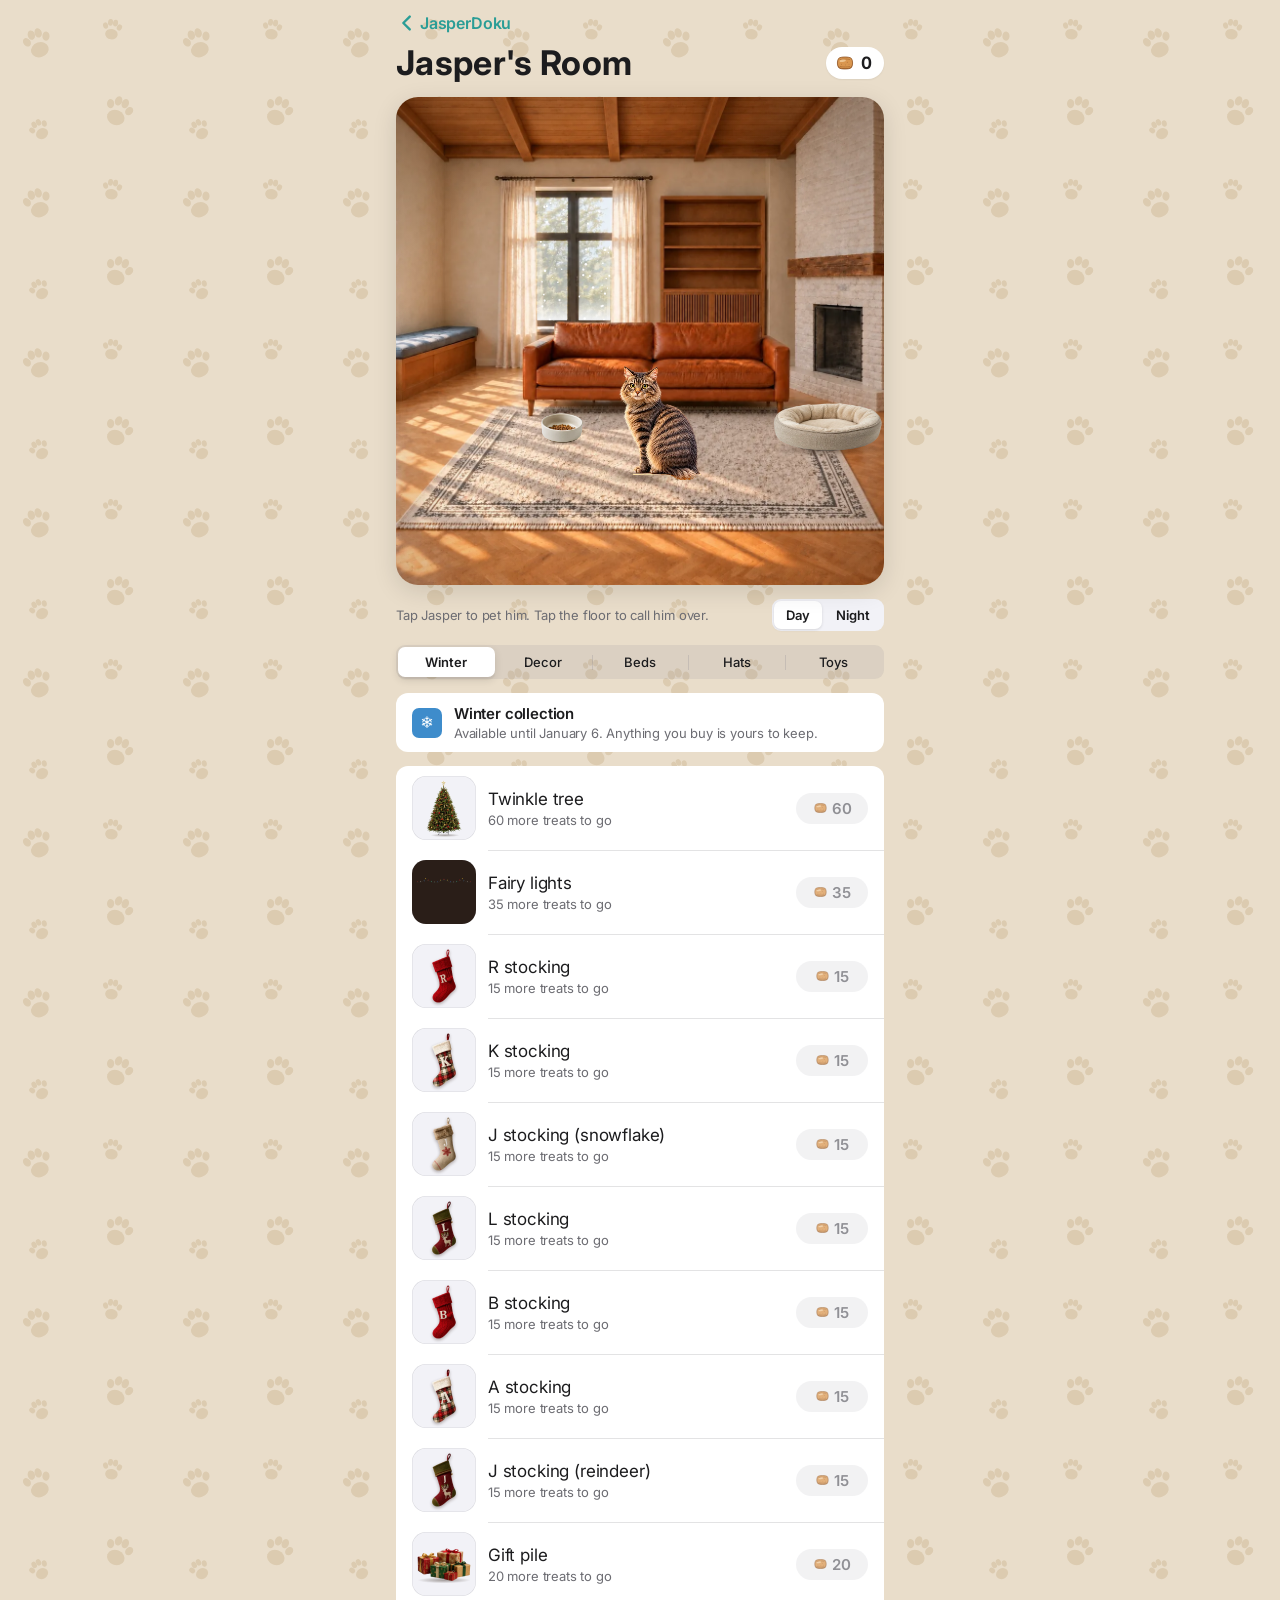
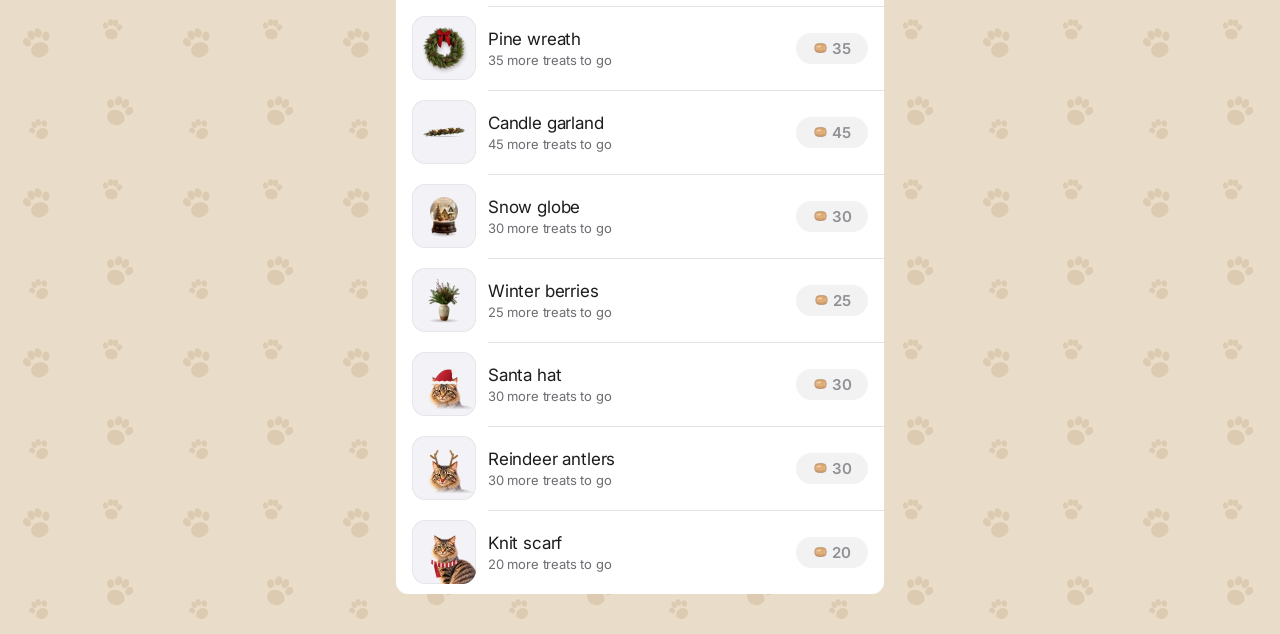
==== room.html @ 593d94e1 "Add B, A and reindeer J stockings; mantel holds four - Three new stockings re-lettered from the supp" ====
<!doctype html>
<html lang="en">
<head>
<meta charset="utf-8">
<meta name="viewport" content="width=device-width, initial-scale=1, viewport-fit=cover">
<meta name="theme-color" content="#E9DDCA">
<meta name="apple-mobile-web-app-capable" content="yes">
<title>Jasper's Room</title>
<link rel="manifest" href="manifest.webmanifest">
<link rel="apple-touch-icon" href="assets/apple-touch-icon.png">
<script>try { var _g = JSON.parse(localStorage.getItem('jasperdoku.v1')) || {}, _t = _g.settings || {}, _h = document.documentElement; if (_t.theme === 'dark' || _t.theme === 'light') _h.setAttribute('data-theme', _t.theme); _h.setAttribute('data-looks', ''); if (_g.looks && _g.looks.bg && _g.looks.bg !== 'paws') _h.setAttribute('data-bg', _g.looks.bg); var _d = function () { _h.classList.toggle('dark', _t.theme === 'dark' || (_t.theme !== 'light' && !!(window.matchMedia && matchMedia('(prefers-color-scheme: dark)').matches))); }; _d(); if (window.matchMedia) matchMedia('(prefers-color-scheme: dark)').addEventListener('change', _d); } catch (e) {}</script>
</head>
<body>
<link rel="stylesheet" href="https://fonts.googleapis.com/css2?family=Inter:wght@400;500;600;700;800&display=swap">
<style>
/* Layout: one iPhone-width column; the room canvas on top, the treat shop below. */
:root {
  --bg: #F2F2F7; --card: #FFFFFF; --card-2: #F2F2F7; --label: #1C1C1E; --sub: #6C6C72;
  --sep: rgba(60,60,67,.14); --accent: #2A9D96; --accent-ink: #FFFFFF;
  --treat: #D9964F; --treat-edge: #8E5424; --holiday: #C8323C; --holiday-soft: #FBE6E6;
  --font: -apple-system, BlinkMacSystemFont, "SF Pro Text", "Inter", "Segoe UI", system-ui, sans-serif; --fill: rgba(118,118,128,.12); --fill-2: rgba(118,118,128,.2);
}
@media (prefers-color-scheme: dark) { :root:not([data-theme="light"]) {
  --bg: #000000; --card: #1C1C1E; --card-2: #2C2C2E; --label: #F2F2F7; --sub: #9A9AA2;
  --sep: rgba(84,84,88,.6); --accent: #3CC2BA; --accent-ink: #00201E; --holiday: #FF6B6B; --holiday-soft: #3A1E20; --fill: rgba(118,118,128,.24); --fill-2: rgba(118,118,128,.32); color-scheme: dark; } }
:root[data-theme="dark"] {
  --bg: #000000; --card: #1C1C1E; --card-2: #2C2C2E; --label: #F2F2F7; --sub: #9A9AA2;
  --sep: rgba(84,84,88,.6); --accent: #3CC2BA; --accent-ink: #00201E; --holiday: #FF6B6B; --holiday-soft: #3A1E20; --fill: rgba(118,118,128,.24); --fill-2: rgba(118,118,128,.32); color-scheme: dark; }
* { box-sizing: border-box; }
body { margin: 0; background: var(--bg); color: var(--label); font-family: var(--font); font-size: 17px; letter-spacing: -.01em; -webkit-font-smoothing: antialiased; }
.wrap { max-width: 520px; margin: 0 auto; padding-block: 12px 40px; padding-left: max(16px, env(safe-area-inset-left, 0px)); padding-right: max(16px, env(safe-area-inset-right, 0px)); display: flex; flex-direction: column; gap: 14px; }
header { display: flex; align-items: center; justify-content: space-between; gap: 12px; }
h1 { font-size: clamp(26px, 8vw, 34px); white-space: nowrap; font-weight: 700; letter-spacing: .01em; margin: 0; text-wrap: balance; }
.balance { display: inline-flex; align-items: center; gap: 6px; background: var(--card); border-radius: 999px; padding: 6px 12px 6px 9px; font-weight: 700; font-variant-numeric: tabular-nums; box-shadow: 0 1px 2px rgba(0,0,0,.06); }
.treat { width: 20px; height: 18px; display: block; }
.treat .tb { fill: var(--treat); stroke: var(--treat-edge); stroke-width: 1.6; } .treat .ts { fill: rgba(110,52,14,.28); } .treat .tc { fill: none; stroke: rgba(120,62,22,.55); stroke-width: 1.3; stroke-dasharray: 1.4 1.6; stroke-linecap: round; } .treat .th { fill: rgba(255,238,205,.5); } .treat .tk { fill: rgba(115,58,20,.55); }
.stage { position: relative; border-radius: 22px; overflow: hidden; background: #E9DCC8; box-shadow: 0 6px 24px rgba(0,0,0,.12); }
canvas#room { display: block; width: 100%; height: auto; touch-action: manipulation; cursor: pointer; }
.toast { position: absolute; left: 50%; top: 12px; transform: translate(-50%, -8px); background: rgba(28,28,30,.82); color: #fff; font-size: 13px; font-weight: 600; padding: 7px 12px; border-radius: 999px; opacity: 0; transition: opacity .25s, transform .25s; pointer-events: none; white-space: nowrap; }
.toast.on { opacity: 1; transform: translate(-50%, 0); }
.row { display: flex; align-items: center; justify-content: space-between; gap: 10px; flex-wrap: wrap; }
.hint { color: var(--sub); font-size: 13px; }
.seg { display: inline-flex; background: var(--card-2); border-radius: 9px; padding: 2px; gap: 2px; }
.seg button { border: 0; background: transparent; color: var(--label); font: 600 13px var(--font); padding: 6px 12px; border-radius: 7px; cursor: pointer; }
.seg button.on { background: var(--card); box-shadow: 0 1px 3px rgba(0,0,0,.12); }
.tabs { display: grid; grid-auto-flow: column; grid-auto-columns: 1fr; background: var(--fill); border-radius: 9px; padding: 2px; gap: 0; }
.tabs button { position: relative; border: 0; background: transparent; color: var(--label); font: 500 13px var(--font); padding: 7px 4px; border-radius: 7px; cursor: pointer; white-space: nowrap; }
.tabs button + button::before { content: ""; position: absolute; left: 0; top: 25%; bottom: 25%; width: 1px; background: var(--fill-2); }
.tabs button.on { background: var(--card); font-weight: 600; box-shadow: 0 3px 8px rgba(0,0,0,.12), 0 3px 1px rgba(0,0,0,.04); }
.tabs button.on::before, .tabs button.on + button::before { display: none; }
.section-title { margin: 6px 16px -8px; font-size: 13px; color: var(--sub); text-transform: uppercase; letter-spacing: .02em; }
.banner { display: flex; align-items: center; gap: 12px; background: var(--card); color: var(--label); border-radius: 12px; padding: 11px 16px; font-size: 15px; line-height: 1.3; }
.banner[hidden], [hidden] { display: none !important; }
.banner .flake { flex: none; width: 30px; height: 30px; border-radius: 7px; display: grid; place-items: center; background: #3E8CCB; color: #fff; font-size: 16px; }
.banner b { font-weight: 600; }
.banner small { display: block; color: var(--sub); font-size: 13px; margin-top: 1px; }
.grid { background: var(--card); border-radius: 12px; overflow: hidden; }
.item { display: flex; align-items: center; gap: 12px; padding: 10px 16px; position: relative; }
.item + .item::before { content: ""; position: absolute; top: 0; right: 0; left: 92px; height: .5px; background: var(--sep); }
.item canvas { flex: none; width: 64px; height: 64px; border-radius: 14px; background: var(--card-2); box-shadow: inset 0 0 0 .5px var(--sep); }
.item .txt { flex: 1; min-width: 0; display: flex; flex-direction: column; gap: 1px; }
.item .name { font-weight: 400; font-size: 17px; line-height: 1.25; }
.item .desc { font-size: 13px; line-height: 1.3; color: var(--sub); }
.item .status { font-size: 13px; color: var(--sub); display: flex; align-items: center; gap: 4px; }
.item .status.in { color: var(--accent); }
.item button { flex: none; min-width: 72px; border: 0; border-radius: 999px; padding: 6px 14px; font: 600 15px var(--font); cursor: pointer; display: inline-flex; align-items: center; justify-content: center; gap: 4px; background: var(--fill); color: var(--accent); }
.item button .treat { width: 15px; height: 14px; }
.item button.owned { background: var(--accent); color: var(--accent-ink); }
.item button.using { background: var(--fill); color: var(--label); font-weight: 500; }
.item button:disabled { color: var(--sub); opacity: .75; cursor: default; }
.item button:active:not(:disabled) { opacity: .6; }
button:focus-visible { outline: 2px solid var(--accent); outline-offset: 2px; }
.back { display: inline-flex; align-items: center; gap: 2px; color: var(--accent); font-weight: 600; text-decoration: none; font-size: 16px; margin-bottom: -6px; }
.back svg { width: 22px; height: 22px; }
.empty-note { color: var(--sub); font-size: 13px; text-align: center; padding: 6px 0; }
html[data-looks] { --bg: #E9DDCA !important; --bg-paws: url("data:image/svg+xml,<svg xmlns='http://www.w3.org/2000/svg' width='160' height='160' viewBox='0 0 160 160'><g transform='translate(38 44) rotate(-18)'><g fill='%23DCCBB0'><ellipse cx='0' cy='6' rx='9' ry='7.5'/><ellipse cx='-10' cy='-5' rx='3.6' ry='4.6' transform='rotate(-20 -10 -5)'/><ellipse cx='-3.6' cy='-10.5' rx='3.6' ry='4.8'/><ellipse cx='3.6' cy='-10.5' rx='3.6' ry='4.8'/><ellipse cx='10' cy='-5' rx='3.6' ry='4.6' transform='rotate(20 10 -5)'/></g></g><g transform='translate(118 112) rotate(22)'><g fill='%23DCCBB0'><ellipse cx='0' cy='6' rx='9' ry='7.5'/><ellipse cx='-10' cy='-5' rx='3.6' ry='4.6' transform='rotate(-20 -10 -5)'/><ellipse cx='-3.6' cy='-10.5' rx='3.6' ry='4.8'/><ellipse cx='3.6' cy='-10.5' rx='3.6' ry='4.8'/><ellipse cx='10' cy='-5' rx='3.6' ry='4.6' transform='rotate(20 10 -5)'/></g></g><g transform='translate(112 30) rotate(8) scale(.7)'><g fill='%23DCCBB0'><ellipse cx='0' cy='6' rx='9' ry='7.5'/><ellipse cx='-10' cy='-5' rx='3.6' ry='4.6' transform='rotate(-20 -10 -5)'/><ellipse cx='-3.6' cy='-10.5' rx='3.6' ry='4.8'/><ellipse cx='3.6' cy='-10.5' rx='3.6' ry='4.8'/><ellipse cx='10' cy='-5' rx='3.6' ry='4.6' transform='rotate(20 10 -5)'/></g></g><g transform='translate(40 130) rotate(-30) scale(.7)'><g fill='%23DCCBB0'><ellipse cx='0' cy='6' rx='9' ry='7.5'/><ellipse cx='-10' cy='-5' rx='3.6' ry='4.6' transform='rotate(-20 -10 -5)'/><ellipse cx='-3.6' cy='-10.5' rx='3.6' ry='4.8'/><ellipse cx='3.6' cy='-10.5' rx='3.6' ry='4.8'/><ellipse cx='10' cy='-5' rx='3.6' ry='4.6' transform='rotate(20 10 -5)'/></g></g></svg>") !important; }
html[data-looks].dark { --bg: #241D18 !important; --bg-paws: url("data:image/svg+xml,<svg xmlns='http://www.w3.org/2000/svg' width='160' height='160' viewBox='0 0 160 160'><g transform='translate(38 44) rotate(-18)'><g fill='%23352B23'><ellipse cx='0' cy='6' rx='9' ry='7.5'/><ellipse cx='-10' cy='-5' rx='3.6' ry='4.6' transform='rotate(-20 -10 -5)'/><ellipse cx='-3.6' cy='-10.5' rx='3.6' ry='4.8'/><ellipse cx='3.6' cy='-10.5' rx='3.6' ry='4.8'/><ellipse cx='10' cy='-5' rx='3.6' ry='4.6' transform='rotate(20 10 -5)'/></g></g><g transform='translate(118 112) rotate(22)'><g fill='%23352B23'><ellipse cx='0' cy='6' rx='9' ry='7.5'/><ellipse cx='-10' cy='-5' rx='3.6' ry='4.6' transform='rotate(-20 -10 -5)'/><ellipse cx='-3.6' cy='-10.5' rx='3.6' ry='4.8'/><ellipse cx='3.6' cy='-10.5' rx='3.6' ry='4.8'/><ellipse cx='10' cy='-5' rx='3.6' ry='4.6' transform='rotate(20 10 -5)'/></g></g><g transform='translate(112 30) rotate(8) scale(.7)'><g fill='%23352B23'><ellipse cx='0' cy='6' rx='9' ry='7.5'/><ellipse cx='-10' cy='-5' rx='3.6' ry='4.6' transform='rotate(-20 -10 -5)'/><ellipse cx='-3.6' cy='-10.5' rx='3.6' ry='4.8'/><ellipse cx='3.6' cy='-10.5' rx='3.6' ry='4.8'/><ellipse cx='10' cy='-5' rx='3.6' ry='4.6' transform='rotate(20 10 -5)'/></g></g><g transform='translate(40 130) rotate(-30) scale(.7)'><g fill='%23352B23'><ellipse cx='0' cy='6' rx='9' ry='7.5'/><ellipse cx='-10' cy='-5' rx='3.6' ry='4.6' transform='rotate(-20 -10 -5)'/><ellipse cx='-3.6' cy='-10.5' rx='3.6' ry='4.8'/><ellipse cx='3.6' cy='-10.5' rx='3.6' ry='4.8'/><ellipse cx='10' cy='-5' rx='3.6' ry='4.6' transform='rotate(20 10 -5)'/></g></g></svg>") !important; }
html[data-looks][data-bg="yarn"] { --bg: #ECDCDD !important; --bg-paws: url("data:image/svg+xml,<svg xmlns='http://www.w3.org/2000/svg' width='160' height='160' viewBox='0 0 160 160'><g transform='translate(40 42) rotate(-10) scale(1)'><g fill='none' stroke='%23DECACC' stroke-width='2.4' stroke-linecap='round'><circle r='11'/><path d='M-9-6c6 2 12 8 14 15M-11 2c7-1 13 2 17 7M-4-10c5 4 9 10 10 18'/><path d='M8 8c10 6 14 12 24 10s12-10 20-6'/></g></g><g transform='translate(118 112) rotate(20) scale(0.85)'><g fill='none' stroke='%23DECACC' stroke-width='2.4' stroke-linecap='round'><circle r='11'/><path d='M-9-6c6 2 12 8 14 15M-11 2c7-1 13 2 17 7M-4-10c5 4 9 10 10 18'/><path d='M8 8c10 6 14 12 24 10s12-10 20-6'/></g></g><g transform='translate(118 34) rotate(0) scale(1)'><circle r='2' fill='%23DECACC'/></g><g transform='translate(30 128) rotate(0) scale(1)'><circle r='2' fill='%23DECACC'/></g></svg>") !important; }
html[data-looks].dark[data-bg="yarn"] { --bg: #2A1F22 !important; --bg-paws: url("data:image/svg+xml,<svg xmlns='http://www.w3.org/2000/svg' width='160' height='160' viewBox='0 0 160 160'><g transform='translate(40 42) rotate(-10) scale(1)'><g fill='none' stroke='%233A2B30' stroke-width='2.4' stroke-linecap='round'><circle r='11'/><path d='M-9-6c6 2 12 8 14 15M-11 2c7-1 13 2 17 7M-4-10c5 4 9 10 10 18'/><path d='M8 8c10 6 14 12 24 10s12-10 20-6'/></g></g><g transform='translate(118 112) rotate(20) scale(0.85)'><g fill='none' stroke='%233A2B30' stroke-width='2.4' stroke-linecap='round'><circle r='11'/><path d='M-9-6c6 2 12 8 14 15M-11 2c7-1 13 2 17 7M-4-10c5 4 9 10 10 18'/><path d='M8 8c10 6 14 12 24 10s12-10 20-6'/></g></g><g transform='translate(118 34) rotate(0) scale(1)'><circle r='2' fill='%233A2B30'/></g><g transform='translate(30 128) rotate(0) scale(1)'><circle r='2' fill='%233A2B30'/></g></svg>") !important; }
html[data-looks][data-bg="fish"] { --bg: #DCE7EA !important; --bg-paws: url("data:image/svg+xml,<svg xmlns='http://www.w3.org/2000/svg' width='160' height='160' viewBox='0 0 160 160'><g transform='translate(40 42) rotate(-8) scale(1)'><g fill='%23C9DADF'><path d='M-12 0c6-9 18-9 24 0-6 9-18 9-24 0z'/><path d='M12 0l9-7v14z'/></g><circle cx='-6' cy='-2' r='1.6' fill='%23fff' opacity='.6'/></g><g transform='translate(116 108) rotate(12) scale(0.9)'><g fill='%23C9DADF'><path d='M-12 0c6-9 18-9 24 0-6 9-18 9-24 0z'/><path d='M12 0l9-7v14z'/></g><circle cx='-6' cy='-2' r='1.6' fill='%23fff' opacity='.6'/></g><g transform='translate(120 34) rotate(0) scale(1)'><circle r='2' fill='%23C9DADF'/></g><g transform='translate(34 124) rotate(0) scale(1)'><circle r='2' fill='%23C9DADF'/></g><g transform='translate(80 80) rotate(0) scale(0.6)'><circle r='2' fill='%23C9DADF'/></g></svg>") !important; }
html[data-looks].dark[data-bg="fish"] { --bg: #1C2529 !important; --bg-paws: url("data:image/svg+xml,<svg xmlns='http://www.w3.org/2000/svg' width='160' height='160' viewBox='0 0 160 160'><g transform='translate(40 42) rotate(-8) scale(1)'><g fill='%23283439'><path d='M-12 0c6-9 18-9 24 0-6 9-18 9-24 0z'/><path d='M12 0l9-7v14z'/></g><circle cx='-6' cy='-2' r='1.6' fill='%23fff' opacity='.6'/></g><g transform='translate(116 108) rotate(12) scale(0.9)'><g fill='%23283439'><path d='M-12 0c6-9 18-9 24 0-6 9-18 9-24 0z'/><path d='M12 0l9-7v14z'/></g><circle cx='-6' cy='-2' r='1.6' fill='%23fff' opacity='.6'/></g><g transform='translate(120 34) rotate(0) scale(1)'><circle r='2' fill='%23283439'/></g><g transform='translate(34 124) rotate(0) scale(1)'><circle r='2' fill='%23283439'/></g><g transform='translate(80 80) rotate(0) scale(0.6)'><circle r='2' fill='%23283439'/></g></svg>") !important; }
html[data-looks][data-bg="leaves"] { --bg: #DFE6D2 !important; --bg-paws: url("data:image/svg+xml,<svg xmlns='http://www.w3.org/2000/svg' width='160' height='160' viewBox='0 0 160 160'><g transform='translate(38 44) rotate(-30) scale(1)'><g fill='%23CCD8BC'><path d='M0-14c9 6 9 20 0 28-9-8-9-22 0-28z'/></g><path d='M0-12v26' stroke='%23fff' stroke-opacity='.35' stroke-width='1.2'/></g><g transform='translate(118 110) rotate(25) scale(0.9)'><g fill='%23CCD8BC'><path d='M0-14c9 6 9 20 0 28-9-8-9-22 0-28z'/></g><path d='M0-12v26' stroke='%23fff' stroke-opacity='.35' stroke-width='1.2'/></g><g transform='translate(116 36) rotate(0) scale(0.8)'><g fill='%23CCD8BC'><circle cx='0' cy='-6' r='4.5'/><circle cx='5.7' cy='-1.8' r='4.5'/><circle cx='3.5' cy='4.9' r='4.5'/><circle cx='-3.5' cy='4.9' r='4.5'/><circle cx='-5.7' cy='-1.8' r='4.5'/></g></g><g transform='translate(38 126) rotate(0) scale(0.75)'><g fill='%23CCD8BC'><circle cx='0' cy='-6' r='4.5'/><circle cx='5.7' cy='-1.8' r='4.5'/><circle cx='3.5' cy='4.9' r='4.5'/><circle cx='-3.5' cy='4.9' r='4.5'/><circle cx='-5.7' cy='-1.8' r='4.5'/></g></g></svg>") !important; }
html[data-looks].dark[data-bg="leaves"] { --bg: #1E251B !important; --bg-paws: url("data:image/svg+xml,<svg xmlns='http://www.w3.org/2000/svg' width='160' height='160' viewBox='0 0 160 160'><g transform='translate(38 44) rotate(-30) scale(1)'><g fill='%232B3527'><path d='M0-14c9 6 9 20 0 28-9-8-9-22 0-28z'/></g><path d='M0-12v26' stroke='%23fff' stroke-opacity='.35' stroke-width='1.2'/></g><g transform='translate(118 110) rotate(25) scale(0.9)'><g fill='%232B3527'><path d='M0-14c9 6 9 20 0 28-9-8-9-22 0-28z'/></g><path d='M0-12v26' stroke='%23fff' stroke-opacity='.35' stroke-width='1.2'/></g><g transform='translate(116 36) rotate(0) scale(0.8)'><g fill='%232B3527'><circle cx='0' cy='-6' r='4.5'/><circle cx='5.7' cy='-1.8' r='4.5'/><circle cx='3.5' cy='4.9' r='4.5'/><circle cx='-3.5' cy='4.9' r='4.5'/><circle cx='-5.7' cy='-1.8' r='4.5'/></g></g><g transform='translate(38 126) rotate(0) scale(0.75)'><g fill='%232B3527'><circle cx='0' cy='-6' r='4.5'/><circle cx='5.7' cy='-1.8' r='4.5'/><circle cx='3.5' cy='4.9' r='4.5'/><circle cx='-3.5' cy='4.9' r='4.5'/><circle cx='-5.7' cy='-1.8' r='4.5'/></g></g></svg>") !important; }
html[data-looks][data-bg="stars"] { --bg: #E4DFEC !important; --bg-paws: url("data:image/svg+xml,<svg xmlns='http://www.w3.org/2000/svg' width='160' height='160' viewBox='0 0 160 160'><g transform='translate(40 40) rotate(0) scale(1)'><path fill='%23D3CBE0' d='M4-12a12 12 0 1 0 8 20 10 10 0 1 1-8-20z'/></g><g transform='translate(120 110) rotate(10) scale(0.9)'><path fill='%23D3CBE0' d='M0-11l3.2 6.6 7.3 1-5.3 5.1 1.3 7.3L0 5.5l-6.5 3.5 1.3-7.3-5.3-5.1 7.3-1z'/></g><g transform='translate(118 34) rotate(0) scale(0.6)'><path fill='%23D3CBE0' d='M0-11l3.2 6.6 7.3 1-5.3 5.1 1.3 7.3L0 5.5l-6.5 3.5 1.3-7.3-5.3-5.1 7.3-1z'/></g><g transform='translate(36 124) rotate(0) scale(0.5)'><path fill='%23D3CBE0' d='M0-11l3.2 6.6 7.3 1-5.3 5.1 1.3 7.3L0 5.5l-6.5 3.5 1.3-7.3-5.3-5.1 7.3-1z'/></g><g transform='translate(80 80) rotate(0) scale(1)'><circle r='2' fill='%23D3CBE0'/></g></svg>") !important; }
html[data-looks].dark[data-bg="stars"] { --bg: #1D1B29 !important; --bg-paws: url("data:image/svg+xml,<svg xmlns='http://www.w3.org/2000/svg' width='160' height='160' viewBox='0 0 160 160'><g transform='translate(40 40) rotate(0) scale(1)'><path fill='%232C2940' d='M4-12a12 12 0 1 0 8 20 10 10 0 1 1-8-20z'/></g><g transform='translate(120 110) rotate(10) scale(0.9)'><path fill='%232C2940' d='M0-11l3.2 6.6 7.3 1-5.3 5.1 1.3 7.3L0 5.5l-6.5 3.5 1.3-7.3-5.3-5.1 7.3-1z'/></g><g transform='translate(118 34) rotate(0) scale(0.6)'><path fill='%232C2940' d='M0-11l3.2 6.6 7.3 1-5.3 5.1 1.3 7.3L0 5.5l-6.5 3.5 1.3-7.3-5.3-5.1 7.3-1z'/></g><g transform='translate(36 124) rotate(0) scale(0.5)'><path fill='%232C2940' d='M0-11l3.2 6.6 7.3 1-5.3 5.1 1.3 7.3L0 5.5l-6.5 3.5 1.3-7.3-5.3-5.1 7.3-1z'/></g><g transform='translate(80 80) rotate(0) scale(1)'><circle r='2' fill='%232C2940'/></g></svg>") !important; }
html[data-looks][data-bg="blanket"] { --bg: #E7DFD3 !important; --bg-paws: url("data:image/svg+xml,<svg xmlns='http://www.w3.org/2000/svg' width='160' height='160' viewBox='0 0 160 160'><g fill='%23D5C6B2' opacity='.55'><rect x='0' y='28' width='160' height='26'/><rect x='28' y='0' width='26' height='160'/><rect x='0' y='108' width='160' height='12'/><rect x='108' y='0' width='12' height='160'/></g><g stroke='%23C2AE94' stroke-width='1.6' stroke-dasharray='4 4' opacity='.8'><path d='M0 41h160M41 0v160M0 114h160M114 0v160'/></g></svg>") !important; }
html[data-looks].dark[data-bg="blanket"] { --bg: #25201C !important; --bg-paws: url("data:image/svg+xml,<svg xmlns='http://www.w3.org/2000/svg' width='160' height='160' viewBox='0 0 160 160'><g fill='%23342B25' opacity='.55'><rect x='0' y='28' width='160' height='26'/><rect x='28' y='0' width='26' height='160'/><rect x='0' y='108' width='160' height='12'/><rect x='108' y='0' width='12' height='160'/></g><g stroke='%2345392F' stroke-width='1.6' stroke-dasharray='4 4' opacity='.8'><path d='M0 41h160M41 0v160M0 114h160M114 0v160'/></g></svg>") !important; }
html[data-looks] body { background: var(--bg-paws) 0 0 / 160px 160px, var(--bg); }
@media (prefers-reduced-motion: reduce) { .toast { transition: none; } }
</style>

<div class="wrap">
  <a class="back" href="./"><svg viewBox="0 0 24 24" aria-hidden="true"><path d="M15 5 8 12l7 7" fill="none" stroke="currentColor" stroke-width="2.6" stroke-linecap="round" stroke-linejoin="round"/></svg>JasperDoku</a>
  <header>
    <h1>Jasper's Room</h1>
    <span class="balance" title="Treats to spend"><svg class="treat" viewBox="0 0 40 36" aria-hidden="true"><path class="tb" d="M7.5 8.6C11 5.2 29 5.2 32.5 8.6c3.6 3.9 3.6 14.9 0 18.8-3.5 3.4-21.5 3.4-25 0-3.6-3.9-3.6-14.9 0-18.8Z"/><path class="ts" d="M4.9 19.2c.3 3.7 1.2 6.6 2.6 8.2 3.5 3.4 21.5 3.4 25 0 1.4-1.6 2.3-4.5 2.6-8.2-1.1 4.6-3 6.9-5.4 7.7-4.8 1.6-14.6 1.6-19.4 0-2.4-.8-4.3-3.1-5.4-7.7Z"/><path class="tc" d="M10 11.2c5-1.6 15-1.6 20 0M10 24.8c5 1.6 15 1.6 20 0"/><ellipse class="th" cx="15.5" cy="13.6" rx="6.5" ry="2.4" transform="rotate(-8 15.5 13.6)"/><circle class="tk" cx="24.5" cy="16.5" r=".9"/><circle class="tk" cx="13" cy="20.5" r=".8"/><circle class="tk" cx="21" cy="21.8" r=".7"/><circle class="tk" cx="28" cy="21" r=".7"/></svg><span id="bal">142</span></span>
  </header>

  <div class="stage">
    <canvas id="room" width="800" height="800" aria-label="Jasper's room. Tap Jasper to pet him, or tap a spot to call him over."></canvas>
    <div class="toast" id="toast"></div>
  </div>

  <div class="row">
    <span class="hint">Tap Jasper to pet him. Tap the floor to call him over.</span>
    <div class="seg" role="group" aria-label="Time of day preview"><button id="tDay">Day</button><button id="tNight">Night</button></div>
  </div>

  <div class="tabs" id="tabs" role="tablist"></div>
  <div class="banner" id="banner"><span class="flake" aria-hidden="true">❄</span><span><b>Winter collection</b><small>Available until January 6. Anything you buy is yours to keep.</small></span></div>
  <div class="grid" id="grid"></div>

</div>

<script>
(() => {
'use strict';
// Room space: 400 x 330. Back wall above FL, wooden floor below it in perspective toward (VPX, VPY).
// Room space = the living-room photo's pixels (1264 x 1264). The floor in front of the sofa is where Jasper roams.
const W = 1264, H = 1264;
const cv = document.getElementById('room'), ctx = cv.getContext('2d');
const reduce = matchMedia('(prefers-reduced-motion: reduce)').matches;
const TREAT = document.querySelector('.balance svg').outerHTML;
const mk = (w, h) => { const c = document.createElement('canvas'); c.width = w; c.height = h; return c; };
// things further back (toward the sofa) are drawn smaller
const persp = (y) => Math.max(.55, (y - 430) / 390);
const BASE = 1.65;
const M = (y) => BASE * persp(y);
function placed(c, fx, fy, tx, ty, s, fn) { c.save(); c.translate(tx, ty); c.scale(s, s); c.translate(-fx, -fy); fn(); c.restore(); }

// ---------- pictures
const PROPS = {"tree": [510, 800], "fire": [420, 249], "lights": [700, 132], "bulbs": [[227, 12, "#fabf1d"], [682, 35, "#f1312f"], [288, 54, "#ec2a24"], [602, 55, "#fbc41f"], [193, 78, "#3185e4"], [23, 93, "#f3302d"], [524, 93, "#3383e7"], [370, 87, "#41ebc6"], [98, 87, "#ffffff"], [445, 101, "#fffff7"]], "stock": {"R": {"w": 133, "h": 300}, "K": {"w": 135, "h": 300}, "J": {"w": 134, "h": 300}, "L": {"w": 136, "h": 300}, "B": {"w": 133, "h": 300}, "A": {"w": 135, "h": 300}, "J2": {"w": 136, "h": 300}}, "mouse": [260, 108], "yarn": [300, 138], "bed": [520, 327], "bowl": [300, 212], "gifts": [520, 321], "post": [257, 520]};
const IMG = {};
for (const [k, v] of Object.entries({"room": "UklGRhgZAgBXRUJQVlA4IAwZAgAQ+gedASroA+gDPm0yk0ekIyipJ1graSANiWdpyIzI+7G9rXAv5N1fuLlFxO+8cj/Lf/XdMtoNq4cQBsjhtiJK69t4Sv9Drj+nf6nlEcw/uf6/+Tf8F/yv8b5Cnm/9//6nuAfzv+s/rl7KX9h3H3bv87+x/+c+QL+s/3z/xebHzH/bjp9f9H0LP2D/c+wF5fP9ryK/t//D9SGLcc03avvZo+Z+ONp+5Pfd2dX8d3vfUt/VfRo9EfrJ/uXph82rzdPSZ9Kz1wv8F/y/ZP/Zb1o/XG/xvrd6M97q8z/y3/D78/Rl9j+pf2Y/fj7cP4TM/7r/p/uD6p/e9/J/nP3++In+f/7P9j5U/O7/r/1PsHfmv9W/53+J9cr83/3f7T/peV5un/I/+n+y9hT3F+/f+n/Q+ot+r50/un/B9gL+nf4/1V/9virfn//X7A/9m/4Pq4f73/8/5fpa/T/+b+5HwG/0n/L//j/XFK598SCmmsuhEq0VSLzyqBo9T/i9RGIn9vVQhbVZ+DsOLw8LX+LJQjxsX+YbAT0JTbgpL2vDvvxf+FyGKVCjeJcRPzRTjUV1XwomqcZDsSTRClC0P5tvh/WSA6SzyTzRYS3Qf+xbDwZdcWW6h+eM96SYpUXOAH9BoDYFAB6V0P/zWVKLuCTcVyJKeyNfE26ASwXcgn+dg/Ga1Iz7g1+EeN4z3rMCMe63D5nzUyAbje8j7g99GPhuCfTvy70x0SMRq03jovK8hk6OpJ7qQvlOmHLA62fUGBHf6RumciVqFDyyvCHaQHizj5gd1XDz7GyzRAXq5K+WXSmh+2AFd4qEnYj0a0mEffvQrTUNfPd+DyBPs/braQNDPfd+/8TrnY7vkCeUWOLw42O/nnTttwTr1TuzV08cF8ERqKRWRyXMpVf2ze2SuSArOKG6Vb3+hyOM1D0kJcySdD3mhuLdFmXuEjxIc+BTyu6hNKM22k5YRA890W/L4u1RU/Ys9ujMxorv84y19HBusvvDjTQUHEwv7HE1B/gi6GZ8wGzjd4WP/ysPVoyx7RyO+Rxn+vJ/iLM2js99NiK8AsPlfT4k7fcBZJ5b7s+G94bbU+itZnjN7Iui6A6alfAix88zi3lWGkf0X16BSf9lSAkJ0lOg0yytoyS79sGp8gNSeHiN6ByKHJJO5uxbdFrwHMkybqNfV9wG3ldkXG0OOZeV4x9JTGJGSVPNHhc4Tz6MciyeIqrDlTKroZS/xztEGsGQrcrg6g5kedUSbFufS+0IgScrdcENDTQpxzlOzD/il3BgdZm78DT+wPvSsRtU7TQ4fBd0TsP64i6k0taaRn5tWjNahJQhdAk6/5M98yoFje9DPhBBinYidkFe3HkINEe+UDFvFe2tmhzS1AktOLt3BdVnKB4IoMY7Io5B2ArKyxGfpCCev+0tTiUITeHxQMprgQOK5nfqq+FTA+A+FR4co1wRHQM8B0rLIr7/wXDpZzEytVwd/aVZyQQHwLH7Tcvm2shGZeVCACmLa8/8g9N2vE2vRbw2bqqsTY/SSHHzkkk65KSqnI3fh2qFw8q0AhjZZGPDvurNQvU+fDbF1O7Gevmn43IkLAn6RmegbPRcfPN40t4tnY3h3y5B9uSy9eU4+uYxCxAu1VOvvbB00Wd3vgj9xWY1sNlONA57qeZH9tjoMPlu+PkqPfUCQXP923iKYRLYqYR3iz/x24mFfWCm1Bz30tXZC4hAX5O99robomcqRr6LUviv0JLdqmC+bnVSlQ+5YFGgiyoiBH3+ifLbxRRhFY1yLvjRLt0Drm+vMkvArX91wpCE5oAHfcauVW5WeZSeLOLmodfBKA75ln/d7MmQnTt2RDcpTu3TNgY8KBT3PJaqn5p2jqKZxbom+OrWy0E0quGSFYkSuFSKs7ErVYuGpkbtVMAP/KhvRpW3eF6p31TUWKAWu76f1fCo/OqrCpTezhDo/zOxpHQKHL7Kp/FdJGa7gpGsWnwKqx9x0UUvQ79XRs2p6RwbJsH8fwU6A+xMdyq9LFNNhaUBohd/jICIjsOMAVNDvuVtouxVb/5zV3SvqON1xM65cevVHk+7KUlah/t8I9H2FGtr9sIy3lKwOSFYOwkeDKf/ALYE87R+DcYTyDv4Ni9v67pI8n2n6FWdFx/CU2jSe/mjPNRKviMpjbKM8/x4MZJEeDZTH7AtZmvQX77QpS0E5jkewPRRrQHOQUzUbOX3pdNy3ot+7XUUM3GiCOXbi9w0krrlB5+3VK0VxU4NYo55BURsIgsH/QeVvf6XSx7AFcJPU7RkQuYKeHk24PRFPy06LTZxEtrQn72Es02k/qaCexJMFtShktkMrNWLAgBTjIYfib1iSx64vZt2/7O92AxprhErYH8645Qnj+8rfr/siTbQRjypjMMVHTwH/6VtnXquhuNyq9LH0ZLW8Vhlj1IDjIeKhtmlnQQvriQMow5JbN+dhIo4P2Tp3hxXob/URHYMu5OiW3e2HJP2k62rKzDThH407nPMNMZIjw2fYqxcOv7HYMv5eMEH0v1jczPLvytQYT6CCkCIeSPuSPYOYmVfFXonTGZk48XZgk+qbrJiEYBOspvFcZ7rjsXKeaiNQC3AwpHqW2m3Arlk4YLRArreHCO+LIOQO5BBznjJPi/qOiHf66K0+AWORpxZmCzJ5tYWAACaZvT/Nevcb8jl+a8rHS23xoIpszEsaZZlYehRr03Xt56WOPMzp0hx8+C7+mADgnUJltxmEzRMW5N+58XaONvzM8Q+xBUCsinyP1CjNg3HigvsHZKDYDfLtQ3nSBjV1M3odd0rVcae0s7xXNgCOIIwDWErvoyvTH8peZAOLPbKEnnhJxS/T1oFrYg3yQ3t5iEgBWY7PgCkopXiZGZ2FqRHMamviybKMz0sX69LdLKrd8Jo24hJK86BzHxve9wHuRR4qMfF3U/VY04DpVz96x9WEYwhVtJzIkNshwAMx4bvvfi3Ucbn2k7MsYhNAAt0d2JwsJ05aArY3GXPLa7GSrmjU+WY1MO/DTylULE57ugPPl9k2OBWuOS+E8QIkwdv/69LVc4Q/xIHCxWzgbzLfDVc58vZw/kiYDjA6gaem1UF0QHdSmVrBKt6SpsRDDASeIVzAAqqYE+wRdGPD/xb2f9aC6lr4vX1KECEIuktLvXP/SfiL6SEWsMF/ADZf3eMD8ma2xl968ecdvx0Zx9xxfHb4LdguglUToaIQHENr+dVACajjBTmzJJznUePbNfff8y/UBs1IKPp0e5szvF5jtlh/kJIh07kWPtLV/Z216wIB65Edy3eF8994aCGpZ8N7r1+Vh4LDvu8CkgsbSxn/3VY6T/r75Kqz/7qtS396roB7aC7JPYlLnJDfE/77n76t3+zN8j0nbWlc43QGhxZD+ztzMGjwwFhyORFoeKJ2wDxos6o7L7MUduslSSBgQfhxsysn8k9Va64jwy4vvnzCIL1Rd/yZCUFPfvFMrsFp4FvhRikxWC84mqG9/IgdAqL9L9bL53JaERUOFJxspaAYRtxDMie4G/SPZDPf8bpfpGtPX21mhesNz4kImhRGq2g3gCsXf0vnHoP532grP74ggawnEXMRdtoxlH+LdBNc6TXogkrhCzpr6kD1Lp9xEodpdkvUteneaqUiBzjAZTFQe2UMNAZRX5zYS7tPF+Jx9TH/shu2EPPorTXwc5TZg9Y7cwh2vC7c/2tvq/[base64]/Yrhatq8Zb2B2nva/gcEQOXo0WvnBJVunjHBj1lEp9w4/2qVcsibvuQOOsLHPTdKOgGzajqu3JKEU2rPGi9Kgy/owg0MJhAALGiEN08jGP1SUmq9Vi6NCsI6H+C04mhiZRVNMgeGWgzHmyBpK2ERANkW18KcQOzGyHNzMLtWNAaNRmwCNFmVXa+6/HPdAztYTththpgQSvNywK3tj+79gQETL1+924DUwDVQg+ULyxAYrFhNVlkSmij2OXyShv1Y59+0lY2JB4SEqJU4BbyEUIrGnag86t2VW4n9bOPJonuky1LY1VGThkjf2z/tK97FSb6t4on4r157MK9TJ3CyCi0+Uz+oPzGS/LmsOtzo7a6HLNqpS76xn1hmAaIs451lA7jFMU32i3ZLYvNx3nWQLJTpzPwZwx/TVLVvtMdiEg9DrqPyX6KIxxBbJx3ouQxZg+BALzQDoER3LY1hWaWEQksefUjKVfOIot2A5Jnf0rxnZQ2TjF0uknPg+8pkO8aoDP6Z3ZZnTfqWEgEY59T6HajdE//qYSQ+Tkpi0hMFxZvL4PPt80GzXDH5toMAPSKmdgRm83ZC5ZrVkahVHPfUCDE6rZXISjNjCpefw/OcQCDqcj5zbwFpbK9YH0q3AbVr0+/CyIt1ZViV/D3IJHMLynV4bN2wsEcEF3HTy+GIuPlJs8P+d2xacRi9rOaaxKHPBTmIZwNBliY/+5x1gOp2EhkUiddQrkAmBrr5kQKzRDFCSBKG/+QcWmNw0oTr68ZO/qDjdZdtT8DqksoZW9qpw5xEI/Rbznrewxpp2Nxm2xz7XuXsLeDygzwL+5qK/pi2DAtvogVShWA09OL8bm7TepRs4r1efXuEH4y3KUpCBE+b+P9aYWnBksXayC9xh5iTJ99WxcwnP4D2lj/iHcB2YP29MGVsHD1a/mU17MCQFwAT8LG38ilWPMbkZfwn/nGP7nU2vLABWFtvxGdK1Os7a9pCkGRmzW/[base64]/mnMSvyYaPmdNq9lLUOFVQ0HeUt85/NFYFWQ/1Xc370KaucR3TIEr49KwDu1Tz3M9sECdJHeNgOWDooFiGVwfDBp63VlN6ZqwR3/MQ1u+LxLvpMZc1Jvgfc3TkK/vF5vl5TwjEoPentSIIJigO9fJ+2h8JtdiFKWYBpaXWOk37FppzKcC/eXOJHYY5/qjxkvifRANpWOd7MS4r4q2Ajzvk5Xd1gQ524lT2wv3AxwnJoGsJ/8pZscLrjdRKNwgBy7BYidJniKa+d0bdict7N7L1wj+3yHZ3kqnZH2bkcdygI/mPoF0LF+RelfF2uBQH1AMZ8S97i+6U5x6m8jkLxoWQiWPt1k5r15Pk2cCxAEo8qHsJziBimGpitXOTCLfFo81aNbNYg8dzbJ71caHVZ4P+ftOmXMBzLJFqvpQnL7vkVW3HH/pPNTl8bcJVFc4ZO/iXIwqE0i4tAaNR2LjvF6sxHQUF9/vSDgIetB5DZbNnmUokuFyr57CFmmDoxRLbroqXd6CEbr11rUPVGozJTGT6nO6d/4o9HcjhzBI1eXRGxQqbjIZc7isPWz6f+0NoOpSDGis/mq6WNO9SRjpmTLMf1AmeVQS/hdhtHen8z7T1Y1tXebWtRqKwC7cg4e1qemX11lAC2M3Rg+GdzNKOsuoWJhSny5zQrMX6km1uUu+7WoWrtzOAtf/8lImCToShi0kVB+3NuCAsGZVnGAPucGrKqhadvEUXEyouGYBWlONwDyTz2q1JHSwexMZn2yze7WFguCutu5yur/jqL180UQfof4IEz2dTz806zAhJrwXODsNS4+63kinKnDgKse7NYm3+1On+0ofpZcnmRo8vqnVSBopk/dEP2sKbpBn+hhshhmgnqcpPGa+Rbs4yCt/+7KAaP3ARS7d2D6L6V4lwSPGfoJM/mAcKY78t38WtxgesY5eoIcGM8VWAWWJEYO77YF1COLq3xzPiderwmdnlaQnE3h6Xvstrxyt/SOqZ4VanXhwRMg4kAeROBsYnhllg658bZ6H1YwbzwSoARuLlFprFwsoq4zavgArwYbFqDqxo6tvlQdxO+C+qtDdw+54mBTVqApGL3dY7nsfW8szpWvZq7pO/lxAwWT2WjlNpkf6sIONvDzqSABt8ADpH7+BgOvWpmzgBU+9m80E/+gPWojGJONMGEvRdXZRAiaGOie3uLHiCUHfNy3yMAbrPttJpxp3qgeOqXC96BMybHhzEvaVHhzNAwrIzkMLjQOwyi3I/vaAkK9el2DOJKdJAcE6TWzhZ8nvM3RvNFT9B9xfkuvFAFaWN1zt7ZRY7imYBGXKwwV94XRBe0s1fwJWZu2pJCinuv0NatdkR5cJxUOe9yy9ST3ANeVGR+VLacgKYX4XWm1v2QETrzgA7DElXR/NS5pCpwpU315SiRCUlnIjixNdqj/o0pU+Heu5TptN5PpNoLBQmKDAbbisOa0yV+WA4wfJ3hj87jq/70DFBgOlZuWhMhc/GLZITAAjd9+/zCe9DN/6/A9nYyPku92reXqGF68KYSc4EHMIoIWqLq8uJeQN+Xg+KqCkByVCiUBpB7zxXllGmHqAIHvaQYmT+/7j04UL2k+Czs1xhuKH9Gc1BuRGvEom80U/KsVepyoCds41PKt/6fjq3lrURFk8wKvBuwRKcvVG3yfJJcBRNtbzoXspBhYnLTn6vPmNIZjlKnyT4uPYPFUgz9YE7dUQqCwoaJmdaHVH+UtIpF5OktaGLxzM6dWvzvRdZ9rWmQxumRIGUK+g/pPJ5Q+jEve6COjZVimgkr6sTwALr+S+vUDvnsm9w2Gm1pHeL8JmRwvgzp7cnm09RCRzF8ZDWD1fcF+d2yHjcc9bTX3RxmT3FBAkn+yq4yInjcMuXM8wAjtlK5jp/pGESHXRNgi9LJS4Bh0xHzT+dqjEJf/ZWdt6ZaCPvBkGEIXDVQF6LUlN4KPS41yLWcuUnnFa4OB66JMOxxwn/nQu1mlId+uUFHeFbdNZTs+EdUMmzvwT8YLah62EFQ48hkDbvyAinv2/h4f214nzK/DHVxkeystRVYhsOe/tv601lQc/JO4D0u9bcZKbMaOB3wJLgGrOKcduw5lu1NfEt1Mo1OGKf8wRGxCrYdCVyhPuP5yQuLB7y2S1o/52eDM0srSOqmnKXWhipmL1R0RadixOuMwo59Vh+j03sTg30iZ/ogFEBa8KV+5OWl9JS27VP7c6nexGXaeANjuBvEAQOXOeujce+Vt7kHqtMGIJwaJXIkL2P3gGqvi5biD3UWLpeOjLVizkcHZsjqzrHyw4djpv9tGLIvcQtfSdtG9XmOgRChJcvVVxgpW/BKqIJX0Y0+ti8oTteTudSHvUd9htdJ+V3PyWoc63ybKuCQ/lqAhDUyGJHiVEZyGgEbTq8y7upEx0/gPYXokj4uyMpEAceHJ8lFiYl4bJhaul3PcFlyey33jb9CUn7W6jTjcMylFf7sE4m/ZKnWOuEH8bjlNKF+ZI12PZkNYbwpQht16zzG2iDBIi1O/oPCuaf20Qmytg+XoFIpbH0q/nUqw36YzKmC7fb7e8qwIcHIyngJWVyqoLZGy9er5BAS0vNDJbEuwvjUPI6iWciCIbBFRKvktd+Ollb/QGq3QGfdUZJD/cqyy0WoAQQTH69BHFe7IEZbCqoLBMyquLBy6ph1A3ZL2BnNbE9QTYpZsmcS7DQN/rZeI9t0UEVeeEI6gf/m3uPr2ettPr/Y5BUUkU6py6cl5BuZ1/mG1Hmgn39k1YhleVd95S2L6JeoN8IO86HkW1c3qwQaGnojL6t1+K8EaKjduS6XPaKV8cHrYMRBz70c2mSpNhcUgUTiNTqS+YrStGDMliYJAQE/C13MXSeKy2Sxmt47BCHbobUYGuMG3K3nC4uBGhcW1tX+05XUPOqwzZ8YXIuCdKwPYpmscwi0cIUzDIa5eaHMk6jbFti90yYQpMU/bpcDb98G5YEydmztcwcI3qMQY9H9Ap1J+DXdMHLX+vVf6/U2mqYwmDbb883ES9oDkKkAEOIfFJdacYaw758uj2QupADYOyE/Wt0jP7HC+1NsySj4G3SLrYavbnpprS9yYYEJSTjdmeNPZN9o495YJbr4/J8295HqSkF/CXE/8S+mDvieFmLDjkZ1MXBSal2GXhW6asJGKGrub/8uYjnd+TSnQbE51nENx4U6/zO7WqGgWRLf4gcxDdgsFnphBSBv6NaQcn/on6U6F7DnS99yLoQ8yRYatr7ylol025j8phjabNvq0Z5kfD9gku3daqdutqu5c8QI3mgpsjbqBJd7udcnDIUJrf4ZoPq1sKJoONelSgxWz4/hT3kD0lDyei8kMlWP5SaTDMdFZEqn99iyuP6M5tbjv0GWSghLSNx+x83LWLyfWg8LbiMsqs6wX+qe9nXclEWUgWN7zjJd5ui+or6+TCpza24BrOR8s7pDA3lKfxSGK6k6lW/bJnSj/xUT57Zz4tfUixq4F+jhZvwE5PsIJrdAuQ63fMcvsdTCHdzsimcjj/4JEbfnpg8hD71Ugu71gL9IkKiiSYmYbEQtTB7mP2PpFLtyeMTyhVadxx0kOQ+tURC5YBnmLv+GGfSf4bQoAA4Ht5uWsUAhjMGm6u4S/ESy+DtpC61sSPOJRGuJI7ceXmAsvpLBlKpR9/zIvNKBa2EP0cQRX8Ucfnm/xB5b//7vz1VFKCyLPwFw7RfQ+x7GaDPxdBhVgUrjueOgjkBXhrqf/0VpK3n/8XH6Z/NTky3/yZEaFqRRhJzmNcoULRZ/1Zrs/kqEHpRVRyYJVSbHlSYKBxATXCl/8MxuzUR5BPzJg/whNO3HlAIkeGUjR/KB/6GIm94aTa1ZtW7ElV6Yizba8rMH6cUA7QAjbIOZAxbhRzNpVP8PAeXpokXmNE11RvyTEjaXHu+khS/M3NpXATrTivjTUdh1ziRqWIeYBIPRWxH5E8i4g5XYw91AJPyN4M+sQ63jzx26ntulW0KJeeN+wprj33xPfzDHDWyLKlAiGBjXXA5nRFZ3bXrGfyGLWI2nl1Ca9/UqwxUFT9g0TMwDyysWLMct8fBD2g+fifav44tADRcuF9Z+JtBuXN/4cn+0coYhCdwkopTpOfWp48UL7i4HmMgGwAJlrktbpIRW+EfkPZeOPWiAUfe8UA1l4t64Kdg8o7pDDuEGd04aJXJaMc1qminfAqazIY4znM2s69efy4UN0U2G64Q4PLD/gfV03w0sHMuaBvm+sOrd9q0NUXOUhDa6N/ad9KlHo47SZ2bWU59110X6wULQmhSF6CJrtnn7uYbGuCbLLWgHw0/mDN9EAGM2w6kFaqJBogaQRNPeWN2wjGu9obt816MF3KvQSW8gYLNQXHxP5s8OZRsT/4wu/Ol90VRegi0eXZJ+u6fTlJEt1UIeThxAHxQNOdVARxHYxqIJsSKiFxuCsdK9FfqK2qI9MyrD7xb8dyvHWFk6qiG1PAC7KzkCTK2Il77JhooZZQd6uUFSB1QmgKEe2SGY2TIYcin6pZo/5iOjFT4anSwADbA2KT754sMDJu+gfkUqWDG7yP8wSzjRikEqB5xN59+S0Mdi72UN1c+qxVXP7HhF+M6jpNez/nkZ3WpFUolpPubM+tcH+7qw+uekjqN73zfRTNxHtv1g4DXmwicsjsuUux2E7LSKP5fFOeKURtkdJvs2fMCekMudzn81ElUci2r1Iz9GNlC3UynixSfnvAeAHD3puOBQpOn7cBe+oPkPV2QARZvLv9kafNE+6pUL/D/es/1tj06kqN+Z2lcDDRiNFELmvdxDOGyp90rnr1Taa29N9FmEN2baAYbNQHa0FQqX6Utz0zfuU8WP7kJL8FCyyo1u0QGTLbKci4FIXipexI08sr5vwpa4cT3LuHYFatEQnOD6LViraza7uDI+JcjKpgiNsxp/D5GFvtEltG1L71vcVV6F/aFhdPcSsdU3VpDJxjzYu631vgWnjLEV64bWlumk+zBrR/8aQ7BBIytM7R9hyLjrezhTOnNQ4+wS7HtFL3/i8Fnur1aGyJQGymtZQEUtzOfIwqwfuGp741Y2znbm6kfP78xNMlwNI9LpZQ5lSaJbBhbVs8zCrv3aEJGtaplRqyjj1J+Tza5ULHFB6T+OIzVF//VgBff7+t77pySEEHHgO2R3GXhkZ0OE2Z91/exomdo6hNFi7fsDMbUX0tvoS7FDoAt1whbAZbgMxDLpVD7u+41G1DyGyqOwpOK5SotPZIGF6mtPf7vzaYKKZAM8zSMX32/U+WoCnRBFGsWu+Yh+cvCPzm2+m2F17465B3RtA++ibg+RpmuSbhCHFJgbkFdeS4eUfDe1G9wVZ7l8Zk+fnbnoY47qBvmvej95CX2KST+nlV4zdW9XgdwxEf8gtg/Gk8JUy/Jf46grMpo42cOCM2ILRCccAx6sshl+aNltNx5ssS521FoVw31S2Skenx7b7N+BzVf5vrWMMs1Nv7QzFyid0FyQSk/snxd6iglFuL4EBd8ElQd87r5H1z17GNc48lTis8jtg0fJa9T5Wibk8v0+oVvOXRsmL3OcBIzBwmfXNlybUGWC3/[base64]/ZUTL+rVLMelEKqmVGtsyFxoc3LlNk+AsoTufk2OMJ8vA8cQDPNnrUZSOuFbVF/QcyAXWsJQbADbeJY3vb/[base64]/6/vVFz7vp7nqDJjPBJ18DAUTrtc4xKssCBe8FtQf1AEJRrz0s7vlSSTf7bUca1uYUHjUMlHGfklcRbfck9yRw/PRJuTiv4td9jDZqcNOos+BIrcxzP3spuBO5xPBnMYD1TClRT91pGpzOegDLcXBbZkPq04XPI0J8gulK4xOLWsDLNJ0OSoTvrcm09aM1M2Kaz6unvcvvODjZqmhyvCRO+qszmq+UO9LRF4g05d+vn7ShWjPQwebE2kO9WdBPOZU5Q9/D+VSH+wgTTY9guQdF3DBAzdM8tdkqqCSdYaqAglCZPE0hDIVu0d+v2f65Qm0ia7rWXPCFxDzZTFwo9BEypGt/[base64]/NCmgctPp84Ez8eOwBf+7SPKIza+nmWKDMCwrFAvKXF09C4mccp/fU3R0xvusC20bQpHqfrdE59crIFK+Igy+i0/WofzsWfW/P0vS19f4d8S526NYDcaloJeXv1bLXWcBgbd5u0S1nuxT18oiFKBZUkR4Rn8vUCbFdK/hYtfYL/6VbzzSu7sVA2vs2Qw/2bboJ3nuxHHfo8pFsSL0HS8yVUURCwa3r/TPow0DcKMxhl5Qnlb/J3CwUn9TwlLpB9ntZOZzNKpWUgsfcHsaV4fqGAHRqq520KwNHhh43LTmSJ4DR5NXa5RXDalmWY+oD9niVJ2b9NNkxf8f/[base64]/DiZRkeu8IwsopmgYgRcXEtgSi981+OcS9ViAzramZgvJkB1YA4XBJi566fbsE3+qKWGDYs08/Xxs3GzyqizmDXMUxGqgIytYwMSxFsyYeSVCPKIctVzrZXSCgoLwIItbGXK7m5nXQ7MqE9Lm5572jnxyTaQ+699FGVYZwWnDNDZhigxKWGJalcL8krpvGyz4KSfsCT9oUKrZ4ft/kCJdtDrVnhgMuazuD5n0ZZQXVujxnAvP8hfwiXPSl3T1FyjH8BseG7oB8pKfrV5zyasiGcdUWG/kWpK23meiDmtug2uXzA38niyYIhJkdZN0HHbLk5mNkZ5+euivgB98JsPivjMzeGeDdvzNtEyAabweDaozjfCfC6gHyx6abD/ovNzUa47BqppzkL1F3XvaeXzADswIMBHoN7nAOgynLE3FPdXNHUIP1Uul3iLjjwSNNIZN9NBAL3PlW4mlmvv2hvz+pC4Mi8senW410BXutfADAOkEa+gJRwnwgANsjDBxOhNXmbk80rVo/e7ooVB1RTIPrxaQ1tUkSv2qjQ9vJJOPbnOIF4L4UtotjGPePQYFqLNpmNXbLC8eb7fcAeInNikHNSYAKzC8/QlKUG+nrP8bdipr4un3l13HlV6PCdC02z56l7XPd5Y8RTtYHZUXCLdrHL4XwVptYTvJDEPkdmLj3TtZEOCqoyfCPP6HyOu5qGzVDH9+y8Cp/r+EHJczkRqgDh6nSyLuo5ttU5gokH16quV74FNZamLNmOqvQQbysYLyFNHXGt6sRtZK58OzZ8ZmrbnQUFCYsdnXoBdFzFz6XFj5JkNyuNZHJR7kq5+SBccrzdKh3rMchukDD/pfOtkCbtwEK2yQzYRng3934DbYqgd+UYexlh1AdZny+098DsI1cMjnMubIa7px+xLi+JoCw17kxERBT8CMQZIVBWKl1Hw6JULHaZOtdYobXZ+kfXB6eFNtOVJ+vrPzSHyEzlKbsxfMDJQGiVaXWP6bjMBQz/ATYVmPw1c/kDPD45DzHX8m7Ylri/[base64]/QIf1a+eEoXnba1hViYF3Gbk4AvM3RCEmDqlAvaOKAn4G+bA4xd8dC7S6aqdkD6usxPKpZqvEp4f/[base64]/9bMyLHrEVoih8MkmAUAZCs/tv0cJAYNc32pG70hsacKP3KlsP4BNdGmy48/pVDznDlBGvbeALkdqRkY2PauPQPBOC7BRwNqyIHTppNSetGH6zO6O16cWiyjDPfghGYDUE0JavR+Fts3fwnEs3IzDBDWv3X4bBRU5bBQAABefEuRVXq2fu+CQ1mGGJAICUyr7JoTNs1gv0sM0wCAJB1UWxUBEU+/[base64]/YDU/Ol5Z1UdR0xyo/1q1U5nmKhuNKNWX0lZecqres2Bi9UYr8VO194AcyQ/RT8Gd2kepLnWGz/JomfjxewM7vD3rHg9nb3UqCpfY6VTTN6TanGQafWIlR6u+fCq7p3pBUnbQnpI7a6cyXBxO5qeM+ahnVA94u1uQs1q48mA1yh0XpTl9NP1sNeF8N/3lihEo+0fE8/p5Q9Q1WaMwP6cGXyXRti0yq+BtWAbtFFoLu4D35Vy2+8iy61WmclefllzWJspu2H4JL32joDvOCTFVFGAUPv9pQbt+9A1k/Gw+yo9LcTY3oj2h2+PCZYJkt3qxGqC8I4fD2XMzXEn0zFGDuqGmFFz89fVqGZsCs1qTh0aBtCjo1gYRVMmvzonT7uMqhbH4DUfhYWl3tt6c9zvwVqf1RvTCWa8pwfTeczbR3Diw6x3ZmORXNTVYMS/MVLMzwsGw60Zx9qzLwbfNNa+Yu+2Z91Mh8hNxR+pzMi0ZXItFbuPVsVt7/dHjRUxodrTwZaSYu02ETgTLpy7TmkgRGHJqZu7vNbxA/W99zGdFYkdWBETQH0UuqQ8gCEWRRhhWNlFqezkw+oma8+fE0TXQP8JPzsBFW/fwqRfRYfRnXHEAbCzXUXJU8FnuHKzsOirsfVN0PKfZ5rkyBS6NKPsu/OM6zFfNCwjhAZjd/rH37J6OrSUTW+lBsXC+Fn9ww8wal1Xlqr3d7qgMn3lMr/ag/jfuNuYLfFGoA2nngikjrVWkeEkDWAWBOY/W7RFAZyNKAvRT9q2BD5qSuo1qtrWNoztiXeZ23zRBVxeLwSYeCgwIPlbco2e3TImSp0mfx9jdv368tmXs+mNOOMzHquHx44+iw6DwCHqsC0Mi+kryCm2zbz2ATvpMyx1uaYUyeZcxvpYAx3bFKnYZ1wDECNM6yMjGLyIM12sy1eR/hj1KprZNPXcY4QMqOvPhpt0XwjMFVCnTN1BfQg8b83V3/zx6XB3TQZYcFvuCmFHyJIkyhHqc7w4KwCe7zKvEPnXUqgfGqdKNDUJZ6EwoFDDqNcvKrQTujPf3azUDwLs6Dhhn7p14Isq5u6qo303gbO7/5BcD+vXx26M7fMT/U7it4PHU3+8OLNwDP0EPkV+hKyM+BMcu+8qEB9QbG0lMM79dOeDixsBBk2G8EG0lN9933jmmOFLOGKgxlC99xQBvbwDkl3KYBTjcwMgRjLhmtEMEzSbjKzb98zB9ICbsyJ2yu0g5Nnh+h0cPNcPem/6Y4FxuZmcaV00eEvxShxp7KHYx1lC4w/Cl5VXwAG/+NDu3IFt0QS8GQmwa0rcIJggSzryYF5b8iKsY5x1tfG6Y4RnWSG8PQb6YQoqF0DQM53MXZzP9lkKvy0jSFQMcrZH2hILedUAuQINAVLDleVijjI77cgOyV5Eg3Z6AE4y4lS9G9P0HVDB6mECp3mFOrK077BCa0ADpTy92ZZdSFgUf5TEYCY81/[base64]/L2L8rn5tvG6jwoAIpdo1PElj4E7QnuswJF/mPtXs6dvPW2GNyGVfnzkA7CAdri6MNvHsl7yJVuk+RYbcYVqBBzYH+ClgGt3pGQ6qOIH6ozXM5ltNIFixK9m3wgr+bFNQs5ACI35O2J3cQ5LExSIF0YrKH8VQLC6Al4zaCNOfkpU9a16jlXuHo3VOWBiRJGQdtWjAkFuXUlVzGJXWTb/EhNCmmlaHOYMZwcMRV19/WL3AaDLdqTwmav3W1lhqUJ/esSpzXBT740VsBZ55FVSvLC3NI+YHM1hZT9immApSGwFOToyaxAPb3kxC0+4hAJt3fyEGTWj8vRoV6Rd/9F7cich6Z8bICdHcgWSlTr3xWcl7h3ko/sqQgtHbltB2BtV6ObRadd3joEsSQhRoWyXcKGS1rJw1vWpXj7jBWAk/Zx2oVJY/MUWSgy/BOHFA2YUv7b1xeY4ZYph9y2ZDTP/a81+P9ZVs/pTKDJTC/pl4E5vkgYPFVt2/kL4ZSo5TFYa9FsYKIY6sGOfPM60O6q5jlfAoEg+R7RWOkfOWHoiFLvaScB6ngWKfThQjBVTWcEXQkmCR0enf8ett9PsbWYg5kQ3LsN9/L53dg3rxM03cldp4HZ9euz3B9UGx+KRiCdF3K6YH8hvtwGeLXyS88f/UYz6R8vD5dnHuRYiSQjUKnc86r5l6IivqrlAw5pZW799t8BzEtbc0DM4SXcl2NEMlVUDsEkxd9Lr8aLJyVLQ6IrQTmJnl9aQS4fiyXZlb5/Jh/IfxiJ2+GMe2JiERwctZBNfOiNoJ2UK4SYMNq+ZyBtY1dUgc+MnZ6xvNngiUbvhOUdFmgUl0DhWvD/28MfKaGPEdrhI9ZR5ZKmqWtXy/lOe8MgDV1qIwk+jhdB2kwg9kJ9rYC4bKpuMgQWJw8fukdA1IWhFS8hnU9XT/fe3D+6I9wkPB5nUQp2lVtc+0hLAfqBsZ0bEvgr5Mg+lzoaCnRL1rOE2kUsjbU6lX4BS4FTvUF5MKz02dUztnVRGrvShiTGzZLn0mv7iAPcGE/a30OGcAWLzupEXg4ju4vbTvoyC0HEDXq9PCD8fszT52S+qCbwAAJGhqqkgO9CYibuDvyPpFkEmaqXKJ2PVrOqbePlwAmZrYDHs04pAQeg/1FlWO94cw3I+Ckm2xWxlq37iYin5Oe4gHiTo6cN2CePdWXVVP8pmWyxo5dvc3FUFBs/moQwtnbpko71QKaOa15EVGEivW5tPcHGc/67KSZb2y0Cn/xTdnSaLiEzI3AasgsU2S+y2L3RFxCSDmyEfv71jdqDixxiIy4/siTf69bplFXA56ZibEHa6tzG7xjr69KUfVMSb05Moq/NIIugX0kWHHhnyZM5qzvfe6LPl7Ewcnzg26s+THo/6thPOGPmeMsXeoFkx8cz2QtV6BisYKX1hZN07f2nOtUzqdqWPHctIP6EP/MimJCspbalphFKdxlaz5KxVZiNU85a4Wh8B0SvUatWcEVBDt9DVg9ot+QwqUacqswFIQfIJx0DTKNjtCBGj1i4cgYP5axlluLheHlcpgNxaZ+DyVWXIAAcyGG0uVn4HXEhrb25k8FmH2qFhwBa/6AclXCLsEckDEi34sJReTtVjmjLs75pPyR1MiDk8bOAuKUzuIpeIhLqoaP3OjQhzLwl1/0DBt4UlEUWfE5Zw9cYnw6hucpIWIYVKTPY1kXpOY5RT0/NZ25sOANMlA9COD5WDTF5jCXIHbWE+Pg+XLtiDJ4XbOClb1X5VLvwNEkk3+s/DtmfRSj0yP+VZMJk+NvNJPzo9l+7i8fhTyK+rAxrMgUKPbcGFW9QtUOlrm7RBQODVP3AWzjVjkAkVvnnupgmvHMSUo7ahHMgoozpTOIYrpf2oW9aXPsfjdPO7lzmvWqHDzcN+rwnP9qLCrunbEBCttU12mCE3AJTLPP2sa5ZY/[base64]/PJ3Igc7NH0UscaQ/BgrMwnsWB7/JA/snkdJgorex2Wp6SCkiQrLVDkLPBbnIZ6Cm2YFwZfaOakjtzck1vIMscZEnfcuJDM8oMU0w39fTw7AihOw3+58N0FuLbm+jEuv4gE2InpYPYd4sTXqFhL9r5VeMZMGQC4RzJWq92LUBOMkM39r8lOAxGazy64qh4FSalIQ0Tfw73dt6ceEealwf24r1zaYQYHW/6hfYrO3xe5I64VuhZr1Nz7OUG/di+9OAN/6TX/31NMYZQLwLTAmd19XsJU98kZ+0T6qR0caGM75/VakdqY7vKUykx6oR5Opxe9qlG8eZQlNQSyXx/oq1SCzbAPhlHHlrIdLVRalot5rJblS8sfj1Us4LPXQy0FHBz+g/eu61VUj5DI8Pw0AP4qIKshO2ir/4SlJYH8Ty7gR8Og8HYfTvzAJhNfG8O51LxMUt/SW5rLNvvAFE0+AufMLcIS4sCbr+LwLs1Gdfn6p6Zps5gwNnl3YTAhiciGWpOB9MKuRxr97bhJjh9H9DnNiB0q5Q6sV9k3ctGaEU0PcgJhXwS/+zcrJao/qdDKruby6Z5/PUDFvdxu33I8ML/wqvtT4OZhTXBFHn827WE0x6ay+OczpInZxgiIrdikikEtz4OhMISL6O+NkKzbbDw7+FxfJ1K02vD0DqJQg2KGuwPmBcE/kflY8Ks5nhjHmObeqx/UzPFf3t8LryzfpAbto611ozPFHTOVlit1oO1gfUqGIG2ELNx7E1xPcVPeTfmz4qh9Mn1rv982Z7kAOv4vGyD/Xz9d+pP9eWUdY9qsPKQHaDe/5teGs6KWe3JthUdiI+kE0r/udX7Dc7xQZaToXRRm/Xq9GJwjGoD2aiffl3P0D269UeF899G+6Af+aVEnKLffqYRun7JWULuELiNUc2aYI/v7YCAN7fnflzX8B6+EXYXKDv1/ZMRHP9GeIqofXM12+lyz3CS0+GX/MNUEo0PxMYZ/LESiafjHzfFiXi+npY4gClrzgMkb7wZNa0i/um6ZZzMnmdJ9KvNA+ReMzziAa+gYJpFx/cnXtUivLVN2pl4DWOL9KZgjXW23+c2a3wfMk/JgsQ0/[base64]/1FH12ee4aNF5RhUfZpeWxXAMFwuiKfOljH4m+EkPa0Okl/o2R/s9wIag2Ah4UZ7YKCGa26OGtPelZFAOfqY6fVtEiNjZq1UzDcBoWm8dttSh0+8NYViyjrs0k2T+ul5jmiF1nCObdNmbYf+Fq6Zhk+a6VvXiUxmRYo4N0IQazjidXhVh7xC8pb4vBtve6h3UVWc9Jrcqi7z8flk5zzAURT0T0DMxIHn83sfyDuc/CHw/6r2MvedWlc2afMMx/ChkHNWRKO9PWJgQY2Frz27oqDGGq4Gap0h6epdPAjZURajEMZwwslTJJ+1pM/F5by+EXtO7h/4FU2gNv8INa80ujvbQymSWiV+/aap5gOSNGMUyMuOqOTgto7O0YrV7GXItc6dCq6OrDETz0w8nZW8lkQ5pYzETU5mDYnc3ztC/gswngoJ+y9QItadm6NsKlvm72j3WgpW3/0A+uwLv5fqoLpxGYzgkzizCiw2vuFU87MjcmMonJqddDZK5r4VflP3wP/HezCpM1JAxcIs8PzlS1o/pvpPITffs5nUdUxVwfrG+bZlI6IP0YkXANhlpUkYzCmQrdMZbtPeIGsZteTTzMax4O0q8VK/yom4BbgbunZGYVfCb770uSz0g9dpJeLHfj9Ju+c38aqJmYcqvF9GI89vDXSVe+BQ+86w3iHk/Jin0JPKIrz0foyDckVt/RVBJfdprmS24uKz34jvN6a4fJoMTxP1AezV9eH8mzcK5XuCLUdwJfipgLQkwRmcHemL2c7RHNL5qe8sbcv1cSlKHSwuRF0Au4IagB0ConVByMFx7eW99blpMdnXtsDLGdZf/Pr9SJ2NkalwuAoLH1T+WtfUE/W0EXhjcWXynp39e/iz0tVImWDhlolMKvc6qu1Akj4c7J3vGv9Tu5XfuoOSs3f5w2wg6Dba/Q19EK/iua9ru2k1976PW6JRvvrck2suA7qszYP2nCh3lOteSzB1h4C6wS9+NFnpwLVZNe1vSQcl585mR8IByJhXkGtkIJZvjaZ1dn8xoY7fJgna30zA2PSlGkrFfSiQ4oTRZ7Wh1U/XR2GZ1jrErpToR9G+Y7p68c84VKuMMsl6gVOcUcdhuRyDS2YcT82y93LMe5yXXBbRZkL0TNW2adJ3JxHcHeakfeiMEHyaMmCrE8kx7motQcnuZ5k1EEjbAaiMomZe/qfRxI0LNo6qEsIbsm5PWLFX1GMB/jSJLwWmdTas1NGnwEOpc2Ggxj6n6+HbbsphDBukNciHRxHdJ6AwCXE/z40Ysw4uj/of0ORaBs6eVTRS62fDOkbGFFZDb7+B9Ch6fAwWuPtP5q+bjE8Fgq73+Ae5H6JzewWg7aW0UzxEI9SQVMqC3/4Xkvc3pICsDmPokVPOhdzRwGnZY34ca6lw+lgkoHWSckOh1VJSHI211hHmK4EBL9CskY7k2VpF/bB41yr8wRkdBurjPsrVLl/V7o+hDx15X6qAk9eWvL/QJLMVUfv5OOYe4Qv7KUnf6Pc59StCD7mW0aj6nN3TZbCOeBPKKbBGMP5nEdyeQFxv9SVff6xFY+c73SxMU3nj4Iybt2SdFne/wfssf2tyvGL8MwcRQ2AONZhGuJEO2Vf/fBQlNTNgi+unb/ZT/yPcwwVrRwyLCD0I/aDupyEja397O5SgiuM87/w3dCG4+PiFPp27+jaqo5/TWnbGIHyf5lvf4KQ2iILKHu7vdeJHqKG20QM9Bm3UUqhMeH/GV2myE6zh68dfOw6LRWz9MD9h5jDqZQcvHFkWaTsjjF2sPknTVodDRpOhASnwvl7/6pxQQoeP+2wqeV5GvuvuIj6LIyHDfPkPSVTbCbI4x7l0tfzEv7DanLsELCY/ypFvsZKsYbylrEswJlDGyPnA9UOykVeP1g3YXvHTi7ZyOzk2XDlE+HNwO0Gz1N1GkW63T9nKz7G0y2dcMTVq/ziN7pEzYwfjBEap3fzR/XREGqdWqhpeV5YPOrGP42x/MGVG1RjC3psGGWq4+A/R7MOBPw05dXj/SNSr7EPZBDgESiiOJSgPfYmY+CqXHKNBneU8QaVemWkgBUqe3pGaLx3FSN5S3CrciVjbzWcqCXtDW2200c5mWIlzqA5OksziL+P/Hu+b+0f9mCZQS+cJ5dL3vOqI1sYscfmtTWw0ChhpN+EpYOl0aFsX92Vxa+WystnPIFim5uAic2kh63MXstOSL7pvZhXEKiKVfEbGI+NccjnbSgIHSFOaL3EaXdxlkYr32MQCaBM2TQl/aLySlHaLRY3fhJAW/b6VRVwECPKEAAP77klTEIVtR9jeHA3F+o//8Jj+rv8rnMN//JHf7Wf91fqM0/LfeBOmy1Niz+sUV2bJKsI6fOXaSk1/11xRnyjluH/+6KPJKLGDlEvDUYOaK+DPWpHopAW4imvt1bcyWOTO8ykMiCbCxr3nYDfQAoo1EKJ4wvT5EKIWmT8MPMJWD/+pBD09NwJdEMd7OBPZzWgh68nuRTfrmcVX3Ha0OPWzUmFAZ0n1Z5MCzlbvt2QlgeO+0w0Tk8E2UHiuTyA7R7h3zM3RQGjMLf/0bERm3tTQEDQgt8OCcFFNL0bPmvHUaq7ak6YJixolrSZda3bMQM3NPTFSjFD4jmeOCXfPT+cnN1P8Oc+eeKkoJ8MDV3y5shUvahtl6QMFBtq7G49aFbuB5Mic/q1RZEkWFq07FMIBJdXjKofEytR66u9HYfN0TsIGKHGM+gehV604cKUY43YaX0tVCs59uEAJDWlPS8AZEZuqUvz4cWN48YzDk03Iw2kLrLQdVW5ynZQFXjFuNHlCaLKYN9qqIrzJpsNqC3NmuHHCSk4LLb4FJOVRgHWlzcj4pJMF/SQIK14asmBVIP+wHNaR3ZUuuTsc+Jdm4qocQXFdbw0OkP+NtP8t5JElkIcZyb+kvYun8Ul4ph1MMLSeFECTGIrMudzN4VCi9hyF+KXMd/DVIoRIh7VLvwEuSMW8m3/+HcYWT3QOZ+1O65+1FtDh1sJxdjv6woD56SSgW2Mj3K3FdRIHFFEjN8FI+QaVzeaaSG+sodOc7rNDBieCHn9xsFFw9CobC1FBW07kk0BWJJzqmoKa7ln/oWNj0C9xtywzBBEZqYyefgJ4kIfQAl/H0Xd3HGoM9x9pZDp1RQLVzdlH6MF2mocI+GCkLxwQRQH7TRQ9KAVX96JqaYOpkJOh3Olz0YzJ3y0ZGO/SUk56kwxTB0dxqapzCAGykbiz0V1BniwC8OiU4s9E0iERp44BYM5shvXi6jvL935uPFEGtCIP/PI4MbwgbrJSgdL5Zo8m/PzO7MyUeAJXuSwmdD3/S1bVulblJRdMGUy57PayNwaBh6lNG7kpP/mRpVXmqXn3DELg1nRn72m22+dkOSXlbX8a2gg5VQXoK/BWK/CAqbbQvHDM3FJwVVCAVLZ5lbEu48D2ZPunvXfjWXZrPLaPeKr2dJ0IYn0pH3FmRv8LuRPAdkEtdz/Edz7r1wVIJldkEXzMwpfKQm/YYatqqQi5DR3p0UnxJ3EYWLlIWpHfK9UTzzSJ9ukubpj1EGmaT4MG06VGUj1naU4bjuztzpEgbQB6nAaJLLILraRGTpNF5OoVkgt+gefgIQ5WDOhdU9j2bW9pQhGfu4hV/hUXnTGDA6rExlNpZjT/3XChN/qiNRZ9/KAy7aQAq16xKkn1G0qsKIQg36FhSswKM4FqDpo48ss49SER1dpHttHQoN2HNgC/OHI3lGMI8gCs3LmVdXteu880fintUz7fk+Qjq9Mrw0zOafnNNcAdZZ8VfqnnY9LGs+8HFNeN6kCd35cpMa+ygxL9mbmwlngIPv49u+9iJG69BPpuvCbUO8yHvHuSE8igiMX31VCYbEzMqgsXZlMWW4XUDikVyVnwiG4wP3nhXyZn+KWil3/e6hdSYCFp2yEQAnIyJc10QeCMr7jeohqotXsbumF8JsknO6+7jalYoqGPOAR0Inp6GC5tsHUKrInDZUOh8XFfEpkZXWotW2rm74oNWBMoLWCEzP+CqgPZQDeUKatJIDGln2ZBQLV2y68geCRFuNtghqFczqStF730dzUiy4qZyXB0y7PJE+jsetEc4m66/Bp7mR189H40guSsa06Z2cwR7uPJibDVBIubtC8AzJPfzNd/j0Zt7gRLrpJyFL+ghku03dmjJpzWh2GUHnEYveU4v0aXSMyZMQ4WQVnKViSPDKKOfUAc7qGWGjwxnZBGl8QFLRIEg3nJzL34oPBGatmkBbS0e04MbELKMjsSQjW8rBI2wTMMy4O8FwP3MsdhQNw3PYWrtLWkSKPt5cmE68XfNYIDK/FT0Wx3NPHQok3SBdpFeUh0stTxBqEdq9VfihaXdqIqFY7uBFkQa0ibrxBGG5nC/hBxZF4Ip9rNPo3S7dWdd8aOi/k71q3BlYhEhBm/PQmdGovKCdj1nbK99frUo0QbMRZBFSL2S4tYyhcvp6zcarUtqdZUTp8py3yOzQjvGOUE1ry+esxFC97g31+ybinSgJDQ/[base64]/ue80tcNJHnKANs/xiRCItHy3LE1HCZ01UJjBuJ7bKvc1MH91bSw0ck/QePlg5yU4ziCqrlL5CsxXgrpYpAk5Q2+gGkOPX7VfoCrYLLHmVCFTWPAj2ORj7/INmcHa0ERSX+jA23qiu1Jz5BnT9vXgb3GBziajEeZkGYGAXU0aAWR6uBP7pLTPw9l5R1U/gIkCkyGOQ9k6tw5LwKR0/uJROyP3KwUK3xxx7VXWR4UQKLPuUrSJmIFKn92BbH0O7OqU1FhvWKnDAbD/963jhsTwQqkmeU6s5KRFzM1M0gU8xit9P+ktjX9YsoQnbMkzfcWsrBFVlDKZ742laJ9lXzbB3IjroC1EKQuCfDCkf9oQAJ7lkfs+3npzHITZOw53LmV3YUpVrTdbDKSEA7dADJxDax2ic2ywpOogiZUVnWWiRdTk693+iuipvWG/z5dFU6A4pbh346m+DQyTbiFy+MNOug/KbEHJRyfCFy6u0nkBn0x8k3GgiJv8SU2LT2ivTF/arXffNCxqlMyoJfBpsQ2sAbCvNPrDN0MprzaE3D/+ArX1Xriq5vqvkWx7PemsGTI+t7HiFHlm0cYzW/2c3ai1DDJdbP+HsmAUYN+Y1A2xsYbE2P+R/xcZyrpgsstZkuzl5VFpiKzFMI0QQVyHOCm30SDXHg+BlWAZgOXAzAAIuQ1HGzrIz96kaW0s0lkfZ7qgFizZutAaPS+EqPdQdVi6ORn1etiKKER6cbZ0UnihUCvbaUlPNSIMTVsNX18VKxL+a0ADuVVu/3u1MqXm9I4ituJNS3Dc8lTM5Oc1UkWH5DHJEQ9KIUJxC1wglVZLk5BWg2FkutFwbOEqsiZTcuL514qcF+HmqpO772KhJH1R/RXN++N946UAWwxKX7AVIfS5YLPQYHtAFVI/qbwYjoqU/lSJz/[base64]//SlnMDNAXdain0QkPvQzHY9nkCqNzdclR2WYwY8gE5ELqGZPCZ2ilqPOESw9Vuu9511LbRwgMYgTjp4yXSD/GB/[base64]/[base64]/F9LCQboCJSmZFTJqIhNRx23L4rg8ALJhkWxjhifGhy2UqlFT/RlDl40bxF+J/LzkWB9fClZKfoTWI4PDap7UTXqWm8n6lLrdREFvIP9c25OaysDzWUC3GTYJx0bZbfBuuzQFFTY+IKmn86U7NdANtlce0ezcJV5fQtflDZ84wn/qjKOJycxKtcJ96P9788FdzAXXBVqjak/k1bHNZZS3auJhRXI1pC+EuXfTrgQk3oW/c/J8MLvvIwdBrNNWT1QwtWGF3ywYMTfC08ThODR6QuGM60f17Bwp/QTtv9qqyoJTxTI/3VLqE569JnHXNKsAu2LLL6hvmhqziyVzOcCILhFpZDB78cH0rQMb0RPNeEG4N9Wc782TK80S2xMFA5WFtG8MiK3Sb8hklVfw0xrtZf8kDckr4UV4fv35VWNlzYF2RgMPG/GJQ+uGWpDc9cgWNTiE2l4E9njpM1cazN5pGVSne4pT2+1pbX/i2kmSZX+FIShDYZ84l9BvG7rHpHpKQIvu69Hm9GL355OUv/R/9kPW5SC6LD30hD8w0FkY2epgzYF0AEd9XiZF399ZLPctzTfpE8jdg4hozuq5MNDKw736Q9NtkP+y/mc6RKy20vrACHGXVoWRbN76oVBuDO1M+S8gmoCpQQzf26vsu8tWi/iGgl/ezCcFYFf8RVPPtFU2Ali+WyhUfUGQO2wDyasB4WvVr0AC0TkGhD82JqraewK+HCGJsbHIKbtwkvnwRuOxoSJCUVpm060QD94UaOKOTbWVj/cv1V+I2pqOP4/[base64]/k1Pzs289iK7Od9fLqJPI/w1Mp1xksLjp3gUw8y5nOPN849zLch2v2mCm4EDbNiKtj7G9lhmwarUbvAmtLtq3kAp/COae166WFvu4EIefinWDW9+7HtEKIgGsprJgLIyGR0mbo8b9LFcXWdkrQ+Fk/[base64]/cZ1P3G2vmqX2U/[base64]/[base64]/YNkH5VEDAvCt85CWuI9GHFmclXC9iKm2w1V20Y6VeBhMNYqaZC4JJNblFKcKgG2AhyZqxjtQD7zFQ3erQmgtwTIcGhl/yF1sZhHEsuUwmpJicb1MwtXGCEsV+/cf3NIpvHEvVm9xOMyesxOgZ1Cly+6Sa2vPjuCDFkB2LUf+7l3/SNTCZVi2UL/n/Gw86LKjxPWJ4m9lhnYs5aF2ZAAFi9Ak5/G2Bhf4tOAsWVFrlwcDd53gNiQtqJVcXzW09LhczBw5kYPMOTwaMYZiL/dmDn0G8KXAtn0zxPl4vb07C96zVHyZgcPdXmD2LtFu5PGcVBcG3xs26xh8Cv2WZMm+RfMWNKZj/FVulOtKFqfMir46VTDlMPMjbpUDFsI2jbxL8EJ+ZN9ugLZCnM3i7fd5gTMaRkO4CBnoK9JpSYgNr58NoYG1a67R5jPl/ybp5nJBFDsj302bnbap+D899UK1PRKX1UxHivvWoXi0XppESSjVJ22NyjRzdIPesGesRQ6HhRrvfposD2ALE8Pe2hgIUOL3+P3/kTc0xCWFzW+9sKRljgKyYmSYmiG5GG6ACUF/jlSivdo9kShKhruc4Coz+dCNJCPnpV3JqJz2ukX04H6bcGMBVM+/[base64]/pyjsxmaUbbRD9NHn1rHBv95oCrjov16nyd87cQCICCrd5dgQfk8Ef7Qnq2UQrdvgr4ovJxUxRIsWch467pepAncQxN7B4dfbBsmg62KQQthPc2GCH3zXj4/oDhYfV5uf3JD6JGh2F+vIq+mgKUrc2IsmhXyn6npKPqUzBuzf4wrW8XeoppACrMiuLiI4gVF5/BHma71Ayp4hmL2h0Jup4OaMwsh1KLnhoKjP7ymfnYciFsrxpzHDh/lYhHchWHVwuCQTfmJY3LIYIJtWxVcb02aiZ3NuwXRHkiTlGZODChSs32/q+1Ciek2DmO8IfvEFR5ziiUIme//0XD8sqpwG0AGgv1IY1Ck/e6CfmM0cuwNRfftACvtocWCV0LFI1m+bUhNhh+bK3JaLtlpykIB+lxCnECKIaOhaVb+7QWshvlbWp36Pl2l8unYu0TKrGiMp4ZdPgaR/q8LboPq3p8sDVpAeNYqW9MSS+Mstweyhx9seeLYqeEDv69om6YbsB5WXEIREPQ5/ed1JofnxtDtZJqi93Z/uFaMWt/usiUk1DQNDvaSPIGFWVeszFMSy7q8oALPjKtvaSq/d/UBz00/MvO0PMAKeTBaAVyGH7OZ3geBU1afJns33Pf12WKpJjG31gBC0YzX8y9cezkpNyQrwxDxdSMbLdT++WEffzYF+pp+sqWBqjkYOd2EmwvbzKe2AEU5u9yiKIzLr5QrPEHVP+QGX40V2P2qLan7ZBciNcc5We5Trt6AIoetlcKVXyG2/iYpFDo+F8/pour38+3vuB3+Z+S1uqe3hgMuQhXhMCAr8o+VsXODUZBv0FtBlRttBZKw6dHM3OTMJYIqpG7NkhjwTYjgpj2Jm3n35QBfW87EGslxAC/18Fa9xtGzNgJVq5T0WzzEblnlqg2qEpucQExmG3QcefFe5f0cwkXZDCvMkmWehIVvJUKygQ9EqKstk7ZqQRj6I6JHziLpJyuisbTwXdcDixoiMB82IncikdhuXuDv6KTwctV+nOyPJFgLsaeQRKUOmRxchLFFve3DQpiypIecWC/jj/8w770Sk6U9cN2VAFXUyUfRmB7LXcdvl5SQgmG2VgOX5cRptrCmTQdBH0Ela+1s2OHRSPVS2BWobdphGn+rpImS01A8Ea+jYJ95N1JIh61IZTXRnhh7fu3GT05/2lqNNg4sMcOK8FxfFQSGc3kLlXjtF5iZ/e5H5IJLiKrbYRD4IEHhskQn+91JKRG+grztAuNk2zvbT3EawbtxUQao0qOBTkNZH5LdK1IL9Ww98tkIqOoWB8ZhqxpKg3iAHh8U0npXmt3nq+y+VsCjdo4pVRzEz5+EQ31oS07HaDDwwhH971XALuqttMLRhV80sfzVU6LkZOW4jFI9TpN+GGN/BDk1LzUXDhXESv0yaaDbzMrR8rT1+KkvbnYRvUvgflv+dgA9LkcRzsDqHOff3QBJNQLu7OOSdkff6l49dbUcEmn/zOkr9gNTa+a8BfwIH4q7lZ3rUlc6P9YEmPt49UPDGyChW0qQ4o2EmFT0pmH2jP5a3knLWal5awQt2GU7al7Ew72Gv7BYSHWvIGzyUMTLOjD1+A70kj2a9HF/eoc0C/5vmmLdyhEWRwziea93z4PSWpfrRevEsvM6F+ZsImymjCfWp67bVCqnyEu61BMhj+Ymk4L+KsvD6ibOE6v7UIciNLz/aHQX1ZCnER6mwXMV2h5aq71mZHHR51U6KwjfApcOb4o7dn8TUsGGQ8EGeEXLFRQUvHkZe1hAg3cLBtkX/04VfgrSGDYmPZnHydF57cW1poRAlTOBvWAicFLcAXwLQo9jwawzG5nKBYyghzFMi1m0fRkQV0GBNF2QtNrLaSQeRn7FwKt+kGF0wwUgsnWLGw2f2XTgSAIcClsLFtT/dV35T/TsqunwPfv6X7rYVA8THnlkZXWuBPXJL04t32LtCBTuX6AZT/Ej2g91pdILvJj3jWprW6xiQ0PRDPZv3gbBt47Gmeh9KEJI5wvAtmofK4+jW9FVJNvj2FOVFukBSeJQGh+IMvBWo8rGVk1fIcpFYihnoveqMtMytPCXO4d2ifxDO6bnC9eCQT5xRgzVGbNLs29/mudIQtcPbIGxxyufZj3KW1bNpfpbGsv/lrWv+ThVdUkMHXziBUPvy603jN1PwmhXmE3G+AEwA9OPT3UgJaxxExluZq0FbOCYpvvljY++ODoSXCOw24kyRyMjYZhv+bEO82gcYM3WutrGzPSjjd5HSdG8QpHLemohZ+53X7EGEBdn9az3ruLhliFBzxL8fMsNaLOApHcUXjBaqFIYWAMGRZWXqF/KwjRz5koI0fFKKqvxwtKveF3ac48JQ1mJHeSHpKkXUwOOfGfr8mYvhy0HEzWobGVT7J3lE/VjM1Njx0QTxpBVUTS03v1E2ncZP1TX4vWFpZOmqLSFimPscjnnaSasVCyhozXgGb7i33drIM3PXo+j2TxTPkmyWQL7SSOCCFAS4QAIGhvvowB4uTvj3rkqYmnJsXGgaKISyXrW3n6fU2Oqite/zAa0AOj7TF/5dO4h6lal0fLQoG+74qmXvwTeNsUDjRoOtfKa24HIMd4JwlFcGXsiWHw03lfbZ+pJZ0fJz21oYnHIyLBHo4AZknFdsdvKu5wwNwQWD6fZfjuHiryPvN4k4h3+DmSxylLuIp+zan6kI54k1gk+vyYfnQsb2Z7ZQ6S5oGrHhQn/D0MkhdkiWbhxtGPZP3Taa05d3mhlnySCKGpRmxS+8ArXDeNNlnG5b5AhS8Eob+keuAcxnnguvrnXgJWY2h/GLicJr8eX/4WL5eOOHDGqT7D9WORSpOOBKyoeSIt3I4iaRsIbsAqqExKc9zKJljxOyRnLOUkWtPacZu7tfbU10Ft8SYUD3YOmk4M4YddQa2ZYsFeTM2XnO7PCPFpTOkmlZ8iX0f2WKJjBnH7iWAWUQJJl7OuyOt7w+FrkS3dC38R2cuS/vu/2ZFZDcyQis9zEVKlEq/Vd1wEQosAvR9PDN9XD6gCrnkMQWh7Yn+lvMmjUH1Ysf/vnH2iCXM5Fd2LByhOpSqLUqzuqeJ9kVf4StZMnvb7GdsG6eGw1kqFpW+pNNp/pL+vTR87b5awON3I/fKrGisNcVfL+n1xHfiu9p5JjZ2FGy6jmM9JBfYuvhi1Y8/mOJWqOm+9p25BwAPH+flp1mfRoP8Ryl1963wuUcM+RTb1vrF31l1hsupNmhRXhldOe5oDZODKmqEzDRK/JPkJ2P/[base64]/uzQWQOCdnATcPnOexa1uWSsbrIpKouVj+af3uoupxu1UY7S6DC/E0onew5M//q29h7UsSu398UxL/5f7xvtNI1o7rc+iOmiQxX8k4Ht7CpoZud58/oqZ5DuvF4Nm2fILHV46AVHtH8Jcb9/U9LHh5w9QVMd24kRJljG5n3kN/C2bFJSYaH38Ysc++opnC8n2ntiVd65tUVvLY3sZ7b0t0xWcZhmpw37ox9ChjyLvJLtotgL1Eg/BYXkCvshAYP0eOyW5exxOMbWD6DPiP9czGjSm2BA5/xmfxiHeZZ2HC29PdRarCSJBcyAF6cbF24T9IqDnwpW5px590lMovjQnJE4vmA1bStxH7qWBNktP7cm+FG8seBORsgKFVTKJARVVd1yMC/RoIBku+DNkqJou6rOGetKCL757KmGV/[base64]/yoZG+IyRXJ51I1BoiHbTyxnv0cq/NenH0gAECW1MpqsADKUubRkvDtJAAGZNc+cYj6lupXbQn+TzW6FC0bj0RUIa8l08xU42b9MWYqfsa9SeYk0q4c01vPBA6L9IkfoTSAlLyrbC9DW9GVXkKwuiZKrgAjRHIOuyAXVdAVU5R5vVMg8B0HgMcDwktqOi+U+7jFzIU/oFZja4B4bJ+vryUDcbekDZCUtFVolSjzaRyyw0k/[base64]/W+BViMnoeZrpE+IKb9wq7uBWoLSSRCBT/TekWIjMSzvPvOEU7KGhoj3XcdoExPnV+nI4lbnxPotGFQc1jGBl+Iz1J5WDupBEXpDcy2IPYFGK/pqa0meUVLqKIFjwFw4ELOYneKwByku0aK6y6xA/Qk/gp5u+aaz2oSo4RvAd/QaVBDawdjJjmX2mGkLQHDVBlEvSlzH6LLMNMNoT+wtoZAF3nsfMsg09hf/vkBTGN96z8t9iMp96I3Por1HemrK90NLSwZkjJeEHYUMYnQVKhesJUAGagwQgQUZgDIv9nSIp0pMVSz+jcuk/1KvIvAlL5ltn4J0bIoofDbK7Sm7sR85QOACHtOGxqfyGRTsRyRniKY1CgfwBBeR0ouwVbAJZgMhhj4/vwBLS5jB1UhJkCvUQWih0CTW8nvUR5tS/N+C/riPQt41hG1B3hgANSGyIgEvBjVEHwn948onKpkKqGYLVroSlZiAmCNvHrgjHD6oNRos77iCgDiF/tWPonr3AFsPgXHm6rzDAMPBM+B/uw4DmxEFsGdkCQC73AAdmZi7BGof/BtghUpY0x7SY0tCUZgjiDobbIxL3kxJQpYkoeigP4DoAe+asHJCWMFj9kYAQx7MbrjCVsPnUN7s2kAaC7dWBxcdfPEbn8w58fUH8WHUv5mE3xxfqizTpaL6j7/053Tc0uE7IrN75DMJ43pHCsig0AsMWd5g3u2ZXHnzwe5k9GwaRwoRWaR52/rN7xr+9168hw3h8eXae01ndFf9BLGwQdrTQUC90h3QjyEL4V2h7cgn4YkCCnp2+fG/34Hr9B+LNlvds1XxtHNa8aaoJcYbht5NkXnDxWtxrr8H/wPoiDX+cGZ5F4j1+71cQwknWA1YAYQNc0VA1P7dcIp+Y8xKeYpsnlW0hMi/6ovl9VihFeXNDTcKPpxDecTQdmrXuJAZE+jYM/[base64]/gcVCFOihRkvwPBK2dcBbQoBisSykpKMNiHhQ/[base64]/jacRzwUEEWTkBCFZGJnC8dREFGw0UzTx5qNwn83ukQOgQ9+194sLlaaNtMm2mVUIt4ZrsVnGLOugO0zeX29u9M/cGtZe0kDnM35VAqNeTSyyo4+YJPgIj+Ea/ntG7QNOIGHJmhfM+uKbp4oJEdIpXMBr+yAj+JhZIClamG1YiHA1B3bjWcAuru8Ur16hu/psg+fXbIO8ITWIM5Qsr+kYi+JXibak6ST++6xqwPQPOz2PTVAmit9w78IabXewPYum11IaiIjKFdnk+Xz2SXK3CzXFC+ObgJvRuG9bcl71lCx5oMRhtzoHZxkxNzHWAHbZk036fhRitxb/r6nA+l40pRHC81l+qHAkSyyQqkv9Mj0DArzW45+RB3Ops5Ju6BPnaz1atvI2n9x+0Ra0kz1VADpR86tb4BT1l9O/6kHSYvCjwI2XOdMxZ4O67QsYo4GFBpL50CmgekS8tV2lIuT9QsrGj4fjLRaIcuBPyp4bKtkSVeuCba7/4euYha4qCN95iZOlFEEwSF9Lq/9ozHaYL9AvSADovu1G1r1tCkN2bzdYJc6o+oVAUr58xVkE3ucCZj+XjpGtYyVG6FFrK0R+XTdgkidyk0xW2c006p+uo8U7IjeQw8Lb6YksluG0MOvhkw30PZGYKQ20a5RJ5BO0ncasl4nkJQGipEkvWgIcLKfStL/1fEydlvIGITpKB4ZsgCv9iJRrGkr4H/4wJ5YprEox/4O4fAAW8msxATQ+AL4QZ4mZP10KQUU0ORJBu/xfU64BMfSXj3Xu/HgaLy+9V3Eznov1W7GRCIV77tqSycNJoBSulAjO91enya8auQ23a8ezvzTG7f85+bZEoa947MF8tqoAkDpvDgkv8zTa64lOfsHqufC6uQi4MxfXgLG7B0wpDgmrjlb6ZaJMhOYgKi7NxJBUtDYdPQY4IQqUd0zRI+Fc8A++iPZj6RFUnjF/NuLecsIaUcTDxWGgBpRbhPyJr35mVjlW9MifzLVP25ae0ikjHsS99AQzig17TcGSaC2mR4h7/xwkazarFuojIaF5GG+K34nzUd+952yewQq+Z8XMtZ1IHi5VPkWSo7wVmPi6bN7EUaapFE8UCRIcDUQnYxrKbuB50paZKqf0bPeXfF1lEndG4AWOfBDqx+70t7lGnbL5NbXbyhpHAiTLzXhcSCDqQB8qeNf3mecnLL+ViKzv87Oq2C5y6/LQEEHHmB3jcv1CcBo09SSd2Hqxxn/r8IaZfTlYqz7/zzoeHyDuyzCTC4pRaBWy0f3Lfn1+lc65xOtit3vXvJ1YUA7mOjoSgnlqlNJv8W76fRO2C4SwUpyrJ6hIcl17mc6gXi4OG1eGEKR46/YqGQsbD/tgQhXCuErtVKx4OhgOTg8tJ1d8Ma/6Rs41X30OHP8sg6iiSNliakXEsyKLi01OCFR42LVHeH/v5d+YkfFJ8xwOFeMYPWURJDGKeTJMenR7H+/WhmIIRjUpx6Aw+eJrXqFaRhtcS15hFSgtpLwNSgCtr4TYBDQV7bgPTtPoWyi8chXKT/QJll9C4PtmBWOsH/xeWnzV2PlTgxZtq/IZWl0iZeki8PTY3BPqm58qJVIw0rAl3MC8pGlk0owWIPTFavztrjej2ElncOg+i8CZrK2T5QR9VWIc9wRaVjSLSlBmkQHPe0+vYfZyubKwPF4nMqpA4qgFmbIlroGii8F66e4aSqmrwfCZwDSFsxlLWhl43Dkh4vdcRP94i9WMw2WayiLrpBYoFo4m5JFHnJ5n/[base64]/ApJ4vCx0NhtOT7YdxkvrVrAQt6mtJTrXRMfAldaBjr1zzG7P77PZgo+aQZSPNX4zoR3n45fH98PUMGHWQr6oR+rVE0X4OCO4t7ARPYgC0W8FefewTBgNmlgxmnC613V2adlOwAhHa7N4oSMaTaDzlxss6y53hvokQSyUqNcFucGV1v/EyJgaGQPZPLY0/V0iSJlMbl3KoifRuT0pef156l/lzHmjU3WH9LEOodAJBOjEH2ur4uK8W/2SlQkyHeMikLo6xAwh0UmPxdNKOXjWc4tN0CffwFD72tAmQqE5zZIteZbq6Qj0DmeEunhBZnd1pr4B9RyBrEpZFtZ0x5UUTTFXQb269jEn/iEOlGVHIAEewAPolD45ArlLAcSwcZuE5/gKvOM3fwSHKRWA9+YiHSpRW+uXk8m5+HeXVv+neN3x7kwvfPHYfH1qEOTgEiVqrMF2b0OinAauWA1AJF//mtxspf/gQOTwArpsUu8alSPM/Yx9h4UwI7LhNyoY4ZjCs2/ReRKQaodEbAvFc5+vFh9t9uyM/lP+1sA2mqsRXnm7XfG70uJIA8meKH4bd3RIasTrDXSL3cKv/VPAhZA01vQ//ZvbZhXH4IGP7xYkDYX/AButLrvGn3wV8Ws5DNarTVlaMl0GH4LgjRDIsvpdyxOquKGjYfnxaNHrQOSuKpVuz369Y1ogV7KcmjpJ2PyDulUxkVUHmlMJVA4ycDWxbJbBAfGN1panSi+8bkxxFWKxyXrgmy5xK1QGmWiEcHjJoOT3x6fWbv/mLxgnnPIIoJP9Ntc6po413rlX5UUDgslaAKAnIwFRzPLCwxamMnGtAeSngCQ2LJeW2PJVyni0SvynoDhJSktTn/zwfHQs1f+w/DPcn0FOMwAywTnw7YlS8Hacuy5uOJaF6WH1xEPKzg75egoAQ7ke6C1hclcrgGU4Pejl0pfvI4Zm/ywTY0YClINh9LTShFkYmE4UHZO0uzsfDHkE87gwI2xDygG215shh1T/dKH5Y36sLFGH2Pnz9ebFKbW40NyC/EWZZ09l46LDSMN42QK3zg+DS/pvvUwVaHZoXNsR8yDzh0herRC2TW/blMFYJgl2XjtpWSHoRNUifpAraHkro8CDFp8Q5mz6h7GSsdXwNM9QEuxXEkWIPz38wcR3OKzepsXmId3VbUliRGIgVhEPjoCQv413sVXHN/4MndhQlWFE+EwNG04e4NE3qz5N5+AWM4ZvvHF6swCt6tzNYC1S9Ie6VEZBeBZ18kLLytRRNt9wdSrJ7SjvtkoKtS7UxWXGMWh/BTI72OmfhbfDR0tD5rRww8ezlBc/82W6XxGve79LsK4M5gn+ZOQE3ZGkGHvolZRIyQnTlfra5qc47lkFNMi/5NKAy7u4QNscS9YpkrEd/tZbWJ7AJBFleVW8OxSET+2JGGR0/kAeDvpcL7uXDNMxru6Ppws4J2ku30XqSuhv3sAMzmfzE873JJT063Sa70gSIIPANSnDZVrdeCYAQ93RHIoKaQxPeLsS5g7++2NVHGEOQjbCLyX1U1SSe1rwRBuJpJx2POyW66WPs/t2Olp7eVOrmcZc0cg5PwQHLuEQegbax4lgkI1jOVj5EKtcJhIqDS8QHvQNEwWL1ZHXDGL/TqWeFPHzHuy5ZQ6Sy7q9WZrtzNcFQVgCvpdaQpkmqYu2edVhsleXACb/hd/FkngyFXUrAGem2RS0iXAaIQPreHWc8Q81s4r5AkY8oErVaWjCJMJOOHDIXEFheLIxtK8BshyQwYgxpDjVp+NiBPvwDoWzcjhIZi+GSuBjer/wUNKsDKMBs5hp0gZJa8jrIAER6YXk5/lDTIhxtOccI3xhITDWKEqBwF5W5amaFrAZFjyfHXueEn1okqzg21Iw4oizxGAdmG1Gq26QCPouAlbQ8n+qJ8ljr7/N3ssldSlyaoo01XF6bZ6PV69G6qoUtEeOrIJoL6evl+D6I2KBg1XIhlCbglLuOaAyeV/c1nAx56RFzBSlbPWx9183SvF3fJgcl2I/Lj7BRcVZtmd60WMdouaEq5AuZqFHuJ+RqH8Ks7DULONLahXZHb81EpC3yT6F8lxZis6vAmF0eNY3PyFAhN9nBXaRRJ+reGc3ezRGoyAJQvHug/dztvjeuA/IMb1EymUkt1E+stTPF+z2/vpq0fw0J7yA/5GE/JZCvy9Xy8HKFhe3ub4YMxcQxIusbaAcasLSl1uPlR430ApuRkMc7hPE9iVFAJGU3mZF9jwOhH+p3Zhjq5wlGvSCJyeKKUy1Zu/3DrUffVWWYUyXOH85yD6xyQ/fwfjCtZNTeGA74KweYCV5lOGXwXy5SI8YGOUKRZspPNa4tRk+kLT/P+Ymo1tveH2EzBV5krdwOsDXJuROnsIKjLUEn8nKk3e6G21J70ihaX8Ig4kRq5Q5BbsOX3wtZWe5/4lX2sRPD56sfvCVnO5q+vbn+zDrySElM+7AbSS6QeaE4AeKpZaBNdWOfeVafOmSpnYU5X56HQW9grXxBmMB6226Iv4bLi8/CtsGs8OypLPrduJs5ADCs76s6r10DUT3mr3ou7jspx6QbgJa6+sPE9RQx0K18ulffDBF2aesjAqbhkPE310aYFl0qsAaOIHniNL+hfw5AJihRxV5enmrj9zgwYK3FRrtylvvIKhXei6lNO/KqRL4UQfxb+2gfH3WbyW2n3gfGabQ3E/8ihRidz7HRfzcYSkDWK3CKKIsREB5L80JMXujNHyKGi1vUjkqmydPhs/HEvqjhKlvzzTpJyLwFieU2+4fv1Zx6DFTglGcpvFdl1cVmVxsqM+5kgJPZinqzWWpbBN5NsKdCUxZhz8BeeQ7CCNQCZAVLBJihDLbV/LjJk6O6a3Chos0JCSNvEOBrVTKM01pZ7PRM20cWMEu7GOEsSGQogexkGop18UCD0Am/LsbVHDL2dxfpTTZqFyJObX0J928dlM1NxBzGZm2mNT+zc+8AYhEAS6446IG9/xfwKVIr5F84XTVPkXCgRM1O6gQdjT3RLJlIWK4mCSyGO5Q2LVhjLaPud1ch04iNC9a2Mm7oDvFK9bK3BwCQStAldVUA8xS/SiKNqemWSH1Zf7bd7VyhWPF6uY8RXq+IjhASPuxbNqJGMX68a7XSlTDptfYOdwyI9v4yLPDyAJaIeKH7yQpDCo7FG9D23cTiXSWyu/XdTM4aKusH4BH24/Vax/T5Xi71Nn71mUgRq0s2WMOFLpup8sa8v6Pd3yCcC46PXKHF6ng0sDvSXawwft2yPxQrOtPyUvnDnvOG2gfBCdyBnpzKUQyibR4dgZTNHevCuf49a9SKzAygqbum37rz3sya7PhJPe8v5oJ5s40GrBN8UfCuM2c5FjwrCmHA2wMxoyAWQwUwcbGnWH/S43dndTL603WADCzeBuYY/4C5DyD9Z1px7Yp1X9XlQXkSxHDbCDwBZHGMn9Lx8Ue7c0/yGJC3jtJAvyUPwHw1u0rmPpX6tWnxMUznGa9yDeT1SR258/9NHXPteX5vHhpca3x5uqF6skCZYDRtrFdW+43fbs+tzc1psKh13Xn2TWTXM4dGFXQvPNgsdrIth+d9oZkh8FdFnxXZHuZkwpCipbpdzfy97VvIa6ZoygkZnAer2cIc/uiEZfyP6UYT301X4+JuqKjxt87LqkRySFO7R53yOz7kdJhaJkHVA9kNxI0MAD6JU0PCwYTTMW0SUVCysWsHesA+0lAAhgr22wcT+MEhNAnFMjSrLYDN6h2E61reT5bqUPgvbBrKkFwUbTsNgcS0zY+zzpYW3WPUqFojNvOo8OSzGiKTpgr/4mBi9Xa8GbClWZ9UEXBzWTRmmrO3Mp3KuqV+P74id1gpteO8zs9qQRVf3xo+q4a2m/i4UffIwnjl+kxYdThf544VjxvTnSjX0kE3VkNEU2UfaQdNPFgYZjjbEsxlPsz3AwqGR54uz8wAyIxeaNd9IAPvajSPmcdrS5PpdrFrnpYctA/V5PF/NN8mpe4bNJFDSwrHnsDjkduG+ZvNsYeUOd3FZLsKH6HaL92DH8MY/toDL6AcYtsGL67a/aUwcWa7VegiTPa2dDks+fod82d3Z/CjFtg93clHLekzh65XJl9OOPQt9DthfCZw83zRd05NqMajqnrl9WrNZCIoTWeXsR04fQr2WJ8SS8WEoQSTOZZB36Y/O+Sdr/IBD5jx+KMNMYKANPHcK7bka41rGO3ogEJxa5rGBtEal8IGClL3RZSTJAFN34FEVLCUgUOTNlXUg0ZJ04w83YovcUsBrHXY+jgG03GploPxllDw8x/+LY1JaOml8MuG8zYPqNHhHDVZTD7/MJxuLLgclCe4P8uXlm2BKNy37cJLMOrl+SQzTMLh7jRxxzqYfUfdk02GxMN1cpEasQcr/l03jSUBLjy1IYhu658rLUHdklWzdtpm7WBGFz19BQQ5Ax7B/y+IA01xf9oqsNtJg75eW8Wg9oxvN0h2E1asg9MM5mVe8NmJDjhrCBBZMusrbLEXARxtpWheFlVMawVMWgt3mrJHp08sBCPm1D2NgefhcVidThU0M5y46U7MMZtEcab85zUSzZk6GVFhLDWeUffrUna8ZSOwmSOFQu/8wjwk9JZwRwxZDc7BZGvvw8nhGQMEDTQsSK+/xqDz3x2X8tTmJ61fGSQBbDbxE5SRm3w0AtGN+0R9lU2o4Ytt80Rz5jd5neJLDpFy1syDoUUSMSyMGe9ZRNHVWpmnSuALgdWzpZQA6sec3sxxrFstzxxnXpf0KGYWTAs+sGP2W2jvx76fn3zQEvHVkDr2L+FoPdfqB5p/IBh+Fbs6FgoGwBlhn9zbq/Zj7bXZC5vt43WI9r9E26ADclvjBYFR5BcDKm23ncX3FMcrpU5+KWRd0ZBJODYTjLfZrQqC4uRUJbq+gCv/xVM6Pmus+gzXj772/paZpy/9yAfRTg8BzyGQRLtGo/EenYFwbWWPva8r4Ug1tykQ5b4vjKtro/DimCwEDX+calEKrdznZ8mkg4XmZoi0zvMyp8TBxD7salVvKOEsVEu+j87s7rIS7UdUvxsoGgOLgUvAqb5b2pqjwhq4Ylo2VEvumEJ59wD4eKyG/gqPF6F7R1QxLKk5qbdB0QTikCJhcmbd1Nl/8IMDQbiy6C+JSXzBfEvEYYwyBBmCQlHAQa9Hwtqy8mW8W4909P2c8M6rmH+k/[base64]/z0CpjOIBBIZhtdd0/LZIHIJOtXhJ2Qo8EQSqUlUY66+vBoUzqYVuYgLtFmg4kKCq1FDFJwFomdVI2reAQE6f6rlUnTS2CpUbJu52Ha1aE4HRtbal3yNF39bhBHK+uUMA454fBdRYS44J/vYjHC6r0PnRO8gK5AXcE/eAJWRCL9nRNOGHrUQmstrUcDx4l8x0c0IxspAdg5Emhy0ilJi6z+IU1Zubwd7d2MbdAlgf73P62dxSVVKVIRYrZVJrcLCfT+xkekUYWEXHjhHbNt6XvZnW7aoMU54kjDO59nWTA4YkA4M6fUasatF5Zu5rGmiaKO7PcaqFxMPUMHK72Jnd6n9ap8JNI4o2RPC/9lf0WiWHrRl5s5/Ozi5DxJS6GGSlXUqgR/WDeBxBHLSrUu6rQNJZuxzoR0Vgc05e4obipLQYev+ChRD/uPoH5N22MCIJRorOPv3z8un8DYwTCHtjYjI3pqVFp5hgD9f+fBEpPwsUWIyNpWYf8qQnCVGl/pJJ9J2xREL6Aik1y+z+RnDwo3lDXsUgYPtCBCoyx+9Mt9oJruDFO/aUMUm0Saqe2MF29pKiZxGW9wwTMgVRzKus2de7FRT03tGmHcuLcaZQdZScjNzZudGxqlv/zhG42KQIOmWRC3E9nbpBJTCJeKrw0yMr85Z2oQGxW55x8a4nAYdznWKEhf2VqEax49YuDaKI9DkNlW2EXAIvQqcI24MXxMGzmYorzxZsxH/Pzox2nUyhKgxoniBKnJdS4tEYwSGwraQb7iz5GpM1s1CNHEPXeV0lFfi7wySPLRwK79QWMUtM48Ajv8pNW2cxuJNJ44xrOoiNGXRD7w8svMQ0tHD4OzCehgL/76VcPvbvask73eupeVXoheaDEAbFFlLcKjIROveIyMfVIsWIZDixA5tB38Xq3CbQ/[base64]/DtsFKUGbJBUBnm1RjA678z5H0djHKLmxPZfnX7O7TTfzAxHy4FB/xGyESBH8WkWOvZOlRvqxwiK1sBVTme4wjJX6FVre6OousPH6vIQanxcYtkCD/HuyE5S/EAG9lY7JdjiuNVH/j7vUw5cymsbycSBVWd06DCYnIMHzPk4ScM/LlKom5/PQZDu8GajoxaQsmNvfO9vMYhXoQTx6saE9F16swcc9fudgxj9e1SOj4rsk/FhCbcF4C+dH1wkAAAITOQk+1GrOP063r58x16e8CZiAa1Xd1TI5wvZC/JMkKa1nu8GCY6So91ONsKvGlcBUF225q8JfsmPXCn1/CjGVS7H/AfTx4WllMNqc8sgr8k1Q7GLdAkFVJqFb6wH31m/Ws1lgGImk1s1I7uMPyz8FKXxVa72wJgBXCuvKRrGKNTDq1LYF/wzgMrNOjF7Wx4eLKEeZR9pMS8JnoX19rMq6rnh6tYxBU4KRrqATEZwtdgMlT2jzbAdvP3rExym/lyyESjnq/MY9VKeNljR2wDJU14obOHY7m4gY2GF8+3oarSKlPjPnMW26n/CYR3w3DRfjpT4le0eYs75OQWclfGcpJvg9OLULI9gpxIa40T5r0JR6jVno1iQmK+vJNmGBHqLgH5hloJoRrUMUzmcSR96JGKfyytIN0GejLkBg5Jpn3f5owCp/[base64]/GZ00Elz9nNMcE94gtFoxpC6w8hmmbWcriX1L2oVGsEe1t8ubvt15lLDi6aeSniFxwRrF8Q/yZbE+q3YYU3udhIPySduSEgqOtiZlS2Rgy0Ns0yPRQ+bIByhQk/Qo0UfMCufUSX52QDapvz6CI3p8feJ6Vuz/I4wWQrs7OJyuDLrQ7SVEqco1Cvlh/H2uzIYaJ8cYOCDUibx/fstak3rKBJIPrjjorfLDHA7jRliLtvHxHh4TYJUpetvAk7DNbx6Ffb584NVoRrkiMTk9c9ATr8mZBc4VtsB9BlF9Ca0LT/n++LM5Z7iiFAfcPUzsmkLyIMjmHHaOig+4ZMAjKHQjPLL/[base64]/IoaLGTy+oIYLHikq6AztnrMAJTpSIm8MNco6sVv529dsbezRjWKAKXx/VSksOJ+msItVbOEBZ0EyM9XgcegyyCocHVwSpUNSVRtSIB2pqH2ns1aP0yhJ3gvEK+wbVjKPtarI7Q6hYnZVba0srHCCFRy7SIa6wNJJ/NH8R92Sw7Npw0sENeT4xSBcAL0AdVXewfWeOLAfuvmFocGZ/utx3KlV8lx1Hydqx23/k8cCo6qf1xWmcJRWYeafaZOa6K2Fr5iPgBH8KJZn51DFWpm4NnRy18Ec4iW7dEVdlIqTh+nbAKo1Dl58Ufl++Jdkk5nFBgAAEWLFvD/HI/[base64]/lQu87bodlqa6qnwIFsahaIz4sOZqZoeeIXwoFQCEWQtglr0Ffrg3gMFtUGtT8uctfKMXuemS6pl1k01fsYcpmpbFt4W48KrqQ+2EFkYX20Nf+t9+//YC9k0BpZlPtqYRjlQI4wJiD05DlqokTviIvZVKeJEQy2ZmR3nw1k+bv+8PFAPwVt08ygVT/IkEsphrWDJFet6aQSnLis2AqJYFOhpIQj52orlHWaFRlvIHtrRSzleyQS90dlp7GpkpqMdfW94Spq1a/7Yoj3NY0amQGrqDtCjG9ARsI+2GO7gPi0w8rjRGAjoiCAYq+mLoK/ih75SarYWAEqeLEFxtHrULZPamqOywqlfHAityd73VTCiVPCCcMflA5nSH9KegxFWdmJDBd64aikSs80Vd6hJwf27LVIEr1pZ7CNMd42kIi5OM1l7/on4V/OXjbTzNbZFnnIYVu34OD0S2tCF7+sNsK/FrcqBHt0UMjyLsSTrqCu62BzVoWUohBYUPOU4AFxcPSQ+tahzI/hSeT/aTVtgPx48TocqPXcuue8DZRFG6tBPbRShgdd8fpB18AvX0c+S12aMY46uD1WbX2KroF3UTY4FKEWR6htGwRSHt1mWmAleE2g9LDBGEkeOJY7nAVjcFSzMxqr8AcvpL7NoKoPHhTKT0VgZTZt/kVTWzT6/oCbGwlZj2MB3SWp+mrvAvsPolNXgQw1Wp40wc5EFz9bx7N6UrJ+HHWiOOWA5Clt5t6UXPNKE66pyJYpGVi8yh3Z/ZCtSAPFCkUDr4z+XFqGodylfXz9gUTtyyjSKjpX4pJjlOI6Xc6fgAmNFE4Q6EotqCk1Vh3AUUqBBK/[base64]/x8HTCqgaU8JXODXg4RVXuLCfdZPAPfbgC/KbtB0I9ENZt26FGy/[base64]/HbEi3z99YAkJdgCsbk1L5zvkGHAHbkBXnfHPKOHurvsLJqMSKHX/x8SaAMG1td649NenWH83Vezw4HEobxG16rTbZ6lKU1r/fsqElFQVJiagKXD8YnL8O1qfZgUEnpbvuzRCJ/E4J3MRr6fBdWMERcmh1kym4sDuZXNTtEF3HXo0xLeJ2RTNjymaTokP2hsDfhkMpf4mqN+ydsBEDkwd5urxNZn6f2Bia5O3y1QpanF+mPedHomZbOD0Ii0SyhvDHocjZ9ygK856v10Olxjos+jLsMeDR0L2MNerNOfrUt6ivBRSQkx5OEhSD0qR/sHQh8wkMpXtZl/4Q0kg/xh1BFZcgfyDP3yrpF7kNvgATZAD0aK8luwDQ13ShOTScX1shsz1yzAsF0yzlJ2EEhPER3lN2p/Ztjt0z7rxtmL5faRWJ02EN8FQ9pg/X10uStXsKOnI78UXK0id34nyiwBG13FyXN7kclJdiw9qnDHtnJ7sBsmWzRd9nqCodxbfmWQoZ2grs13vJAZfpz11wS0/BtqNeVnnCDOHZqViftKCc0oOW36oQGsnYCJZaXZW9/cLpjkc4L4ngYFjv/S7TjUQ0KVx/B2t1gRudvSHPb11QVZzG8dqedtr/cTNK4pcz7zoonE0HL9Ele1M/WJbx84OjSkZAJbcAbRZFhmF9WKNUegK1svR5ur0YFq6bxCMhSqCLCkHDFFt4T49w3Hx62Fx0s82+xEwKFW0OtwbGBrZj32bkOzcEWkzMPcLM9AJiA1uEEEuw/g9cKAR2Wk8JGngAR5p27BCG+WC+rXjUvN1g3V8xe819VmDOis2tMluARC5Xrt1Xgxc9Ekd2TuAO4iLccNbQhWQXv5UpsfGSZLkH+1d3V5MsTGxaHoZTuZ42gGsEJxxN6UIKfkrNVIj34aksYL6l3dVpn7rTmPRFgoHQr2aSeqmRJQoJvOenZequfRneNX3YxIXxk0m4/vVU4Js0YtBIVaQbP7k0s/zSGopKnaLULiPE330/uXRlFjFlS/hMwIfrc2Y+HEB2SRqcJEBak7vQzjnQogSVbUpsOaB8r1XrqjGxC2a6yYi4xO8Hl4n2Ayf0icaOjKshKB1SNzb2b89tkQ300Dpu6AJHvUn7yKuBtlYa2IQRQ84nGPxXEhRgaJQ8/kWdd1YQpkes4hUfzlJuvdHoz023QN/ki7Ncl3MfxximXU6bRyTCYoLU2XPS9n1DG1hfr4jRNHkZ8LzM7y1yyLFQajPgMpE0TT0RYKWpR0VAZjNmDLgP8yI+hMdW6dL4nqHX1+YsBDirhy+PXXmLVqD3WEnY6+lXGdTspFrk1/eCMecfT83A+mk91UTVA1ym2rmWz0XX0Gh694Tof4F+UcCnh8/Cpu8ihQxUTv7+Mwkh/fhldGZ4jd3TsSmB5rEMZTsxz4NnXLzd1BP2Fyd7trevkgJ+bYqCTd/QmXsfdkFBhMoSend/Uk4K6DSQwqiQIMGwiNfhJktYSr1+HALwPockCCuccGspMS6N/KREzHEpAA2JFfusizpB/CLQT0oLh4q+a2VQVl6o6BsLLUJTvdY6Kr/DvcswrirpG4nici6Rw6RGYmoyfSCoGqPmR2GrsEIKMhf/2vcqYp8AloAROxVj5MOhTAuW+78iyMZpsCXTB46jlBQEywMO1Ciqus9NAjJn00kLeR7z6FyZqF1Ca9wd7V0/IcUHzITp2siUPvufbNEZwugOeodIIFBcX4oJF7ryRaHTEe6/nd23JrSkLsinT7hGXEAI85/bwhWMgpENMK1sEhQbBtaj0fkExn1sojWtW/e7YwfyMACc+g8Nhh4iL1cdLwf+UmujF3NNGI2wVOlClhAfoCkgPcdSieOAnyl3w1HtvP6jh7PXoZWJhP1wmPj3rQt0fR5B9RrMnv/B6Ij5j14k8s4qrKw4bKu3cAe8/eWc3x+aX1ItUs0N3a4jVOhul8/z+yYe1hcepBNK2jBiHZd2io9Pyax9dF2TMg+Nmpfk8ySKHFFNn665UcH572FA4dUXBYZhaCMT4Qk13NM8dET6A1ZF3Eiyprp+E5bYcvckJLJ6hi3vLo4NBn84DDkCMoZXsdUKwJh/J4NreJMurwlmD7yXFC+SEyBItegrIAvHi9+F/DB5T0HSeH/wc+O99yv8nGzb85ABJM62DEHdHEplD3tX5CAIWs1Y9rsdf/C+Pobg3uipaZspuHK6aZESQo0Tw7IWca8sWiouJtWuVy3O6vXck262Jrr7pv4gxyAtDZ5CO2f81Nw7ZtnYokhnT6gXcfpSG8WlnT1Q73JSe/[base64]/C6Eq9tRDtTjxxiOOMJ4FHkT+vk7W2Wm+zOchQ/GKotr1YT/M3nXsQ5aKJmzytwiY/3rRpHG3RzETLij9FQiN2q2hDBjsfq8PuJJzN0KdYC0cvv6z1g/yrE8BBIi0gA7PfvlrS2qSTDU59gNOOQwjCPKYTrduzvsq3N4+fjb8I1tx+pzVGCSO9Yrp0YCeaPsoTStJNj1AfpXr9InfNNkXPas0RfACq5hT++WEBf6Kq5+2JfVrUwkv9FesA5rRlCrUqdPwJ1i2vWWIIwJrcbR7h6yXT5SvAI9/QOQp7zhKCDpfOKJqILvawJ2gEMtfED6ouiKGDc/LEWmxCT9ME5Q6W6bxSD3+wfzSl60oEf/w4CBacYXB5pB/moVbbSwSZ3tVEMAZ0QsQpJAXMkYb1LeN3RxG5O9kVCSyDLa0tZW44LHsdB6NQSpHiX0bs4jcrUz+oXdWiPJbj7+TKqjp/MK/SLCBg6Fw1XO55NAvitETKYGld1ruFksGS5QOgchkE0YsHu8yRe5IfjAwKU0+TGo3UDYyvwT26Fb9PYw6rFFwha7dGM72sm9hhYBZ79ZdT7eb95ZZIm9Zk21nSfdVXTI1GYFNksgqNyv/KFHF1j+0hpV9ogWBbx9HQqN0S1XwSsmrPAatJXSczXwvqQ6EApCfefyeF73UV+YPA6SNd0hn0ImKbHm1BJRhXPIDLG7d47oal7V5uT8ElkaOk1HRqnVptYnsYhMGNf1TeSfWFqn0Nd3smIxOmrg5xQJ/[base64]/G2rpzwVMoGHEJWwNGY+N7EN4wjOecjK4wMjOqrw+2yxSJ1In5CKB2Iyf1aaX+Zuzwp7SHhngCOBTcIIJe0e8ZVIm2pXZE4OdM7FpHAd8NaDrv5nO+xMnPlRqrxQDlGHQsaQ5Tm3JMzui0IKMvV+kVOo+84bo+TN5QDc4rIAQq6D5thHSlCUt8EyE/QPIn72GHaC6ySS3tsXHyFSNKS6wkQ8Ey6cIpfRAe7mxawIKyojf/uOP9W+ifCZbPuccbUouDBzMp1Ss7Qj142SzY39nZHeQ5MIOnW2aiZQxPFVHMlKjFuZEl1YrzsM+KRa3Tad2ZAd7ydIO6MM5GJywarz8/s2XlXgKlJKJCy7jT3xp//2geXssOSUra1+4VrWvTEBHxq2p+7qtbn6ERz34zbMCg2SYHqZTWxczqZA+Ddbp8j0NfDkrQO8rOoiedZo4Fi9Uze+tXck1fo89jVzoNhX9HoKuMudzDc22ChU3pLiNHWaT6J0/fywNP/hMqqr2lRAXbxL2dfNAZ4pX3hihKnXxsnYccpTVdKF/eZpSYLrLO6q5znUD3emBQbm708Rqh9u/6kliPxBWV89GadOA8kps+F2JqbLYy/0VHUUuDNaYX4x/wBz6bOKmC/xizntrv3vFqzFp1isOlOFFY0qh2CchC9LmxMYh5oMk75+XpRuDPX7/m0EUncKUvXj+8Z9SJyoa0V5Nu9ahlR7mJCMP8MdJl00u9Yk4mGrMkPqPvyYhs/p5bZdIrBuk+c0+zkyaU9btIqOrjwBsfoazu9DtfPPvE5gW5sqkb5oMhmSPquxtfUr/vFSlDyp/6miMgLswI2gNVYIr4fQeGgDGlodx8Re+rJl5XuyUh9J6kSg/+3H7Rr+DzX/m3Qt6Zdj3SSYephZCB9SybhqT1wv8x86kT0JGIQ0SMobTGgd+YlbRVr6i4l7ndMP3V/ZubtJmF7CcSkJKym2V1hG+QkvJg7ZvGRVedYbS+pMNTUkwBzn3YfrODPoZWPh6JDEKZIUqHvJHddTNPMsVSzcs29UKfZJ6wJLGlOLQV2ORGr0vDK9R6XRJ0z/jRNFyQx3CPDZUPNFZkANd/sc501JP4RownzpVcI73kNdDrJZW1lYr6vnfNdLUaCwQVnudgpmL9Fr+h0ZcNoF6M3ufoL46/IK3Ao7Nt9/p0e9+j/pnruUgglVUWIPRv6X1wvIDG9yHoKv4nD+fyux0oP7zyjlH/9LBMJsIlu6C4ElDHfVY7lhLh0mOoSyvdHJkg3feFcuL2CQzu7a0XB7ChCA8EwSv4kQTr7gpKNY1f0Ef3HUeUamAA2sWoqBTcCAdOA0vQfLyJo0zsu4SbaPkd04dfq1Tv7SxQr0koZPf9i1Mzsq6bG4EQyfVZbuNDh+pSCiWNJVwioke5HJpF0e/N3Wv4Xhhy01lyuTiET3L9n5awB6yh/TUX3l8bFXRXa/BsFYpSQcDJ6w1eZBp40uSETvCC61T7eYXvLbkcCiHDtRCYCsyD/lwLh3/rDN5neHbmCh7MVgNEjiXz0gLKpLN1wReWHK0L5J0U7eNiLi9PUathayjAP+9Scgd8vv3NB1fMQmHz/k6ElvxKiO3izoB8ZHNkentxahZPuy3Cc2tJ530vvMfKVVBtYiWzq9GVa3zOtyvbY3SKaMTT0OvuzepT+zciGFxtvdeqvjoJiht8nCsHzQ+YtnLd9qmQj2FU4/BGit+gmMjJ5BEytHm+jwZMd099NjGbatDaBooooq084gaY72uHnFJUiVw4PDF3IKsqBTaMmG/RcHV3dSrwS7Wo1noo+RN2v1XLkd5EszmXyuIR41k0sbSLRXu54XQznqLfNropt01/tlsT2E49O70bRoWf/XnLkt5dltYVNhUKQLy6+5yJNNAIeJvSSnu8e3b+BiEY7DIBb8SRPC8ONAMuSx8cbStqm/[base64]/2yvZD2Qek0WkXBIgQg4KKcZhpf2s0LkxNvJDDuqsjNTIJYqE/Mm3z05O7AdQw9ywY4v5gQIGSNzqWqqS/[base64]/8gA5NUs4IRxD1X8B2pcUTFNz/OlD8c1m+sJksLX7tYDLOSQbHM2bKcWnIo/EoYlDkF+eSaMK7XGEcbTSELfXLn+ZuYNbLHeURCsjq0zaoqEKOJ0MEtMB4IJc3FNX3IyOoK6D6pHtRDYq+Pw1k1q5G1szRWzlnbBZSk4jO72suGqGqW8yZVGQcbPM/[base64]/qCaKQ2LcfrGxoT0bgvALbW4sulQDhtqCekKGWPKkN+nVOe50kTFm/1dQF9TFu5Z1xKwHDe5n6CwjkwSqB4LovBD/FifJYi0Tt8jp61TDmwyE3qtBnehyF3KxQ0XvP7j/q0FP62lY8xqwkmeZlfTDetkfNapVrhDB1lo7xY3jp66rYBnqVDZQFYEFUkBIb63yoT0tO/GFJudUKrvgTrHlmKDdMp3z9jzr0yofRqf4u4lFeJLUv7S4Se8KxqT6Nzp0xh6/Z0lFEVACxJMUupIcNq7v6/7HQwnaQubUJkNB+4UVoVTw+BnYP8l8M/d6ZjuvbFRCOZuxRqQI8aRHVnfASFholYy3ikofjWtiyzVncZRIodPEDYO8iPGDkadbSLWYmBrZ9aD8+N5g+tAy1Wl7oAlKppQI8HVLecNMJDRd8ayQW/0EJa8n+bMRw3r+K8IMe+NRvMkSGKhcXcOKkZqkToXkPCw8lsKiOJ2ESIVuku295FpyNflI6eX1Z4SKxF0RB1Z66x8y7II+FPXCHeBm6jMR0NBSIXg+0p1sTkP3A7Ctd1/BjI1MVSREPOcAw31VeSgpUTJu8zdvpPm+LFFtjq5PWj8M+Dk1DR5N14bI46dmQcpZWKn62zNEk7s1IAG2KcqD8USwDCUI8o0+fULFTFrXxDevXRKu/anOuwn6wbVB+Npwnzyfaq6MgGx1hsYE6xLhsLl4PeFfV/VLgVeVlZxg/n5+ccGzrHu4m6v3Imr9OTuGkR08JVeT4wruM+t8M4K0kBrQ+XmGyzT+wfBe0RE5OxTJHYA03dG7ytf0u6lL4cloXrf1xp6Ft7bVQdjTLHh3vqLwoA1hW11VQwZ9dWle8ffAy97VBEV4Z8TrUOn/Cf8JoDIhZ+sM76XC20DMgBtZmEsM9/SvuxmfgP/1Yb9DJMRwWf9tZcSXpjN0nomHoL/jgW14edmwwtkhLQNla+Ntg0gY+27YiiMP1bApzazn6Cxm4appfEA7elnfLUM04jXq791Oko5PR1WpCeEWKMHFrNRCRwzsOufzzQsoh4R2glqjx2TJQBT2QUKA7cIj775OtRSX+8LMNiQc9HZtIUPFgveiUc+4csBVcsCXHwnLiQdJy7lC58aPp/P7wszTdWgL4+wE4x/VwOsPdZV1J4CQ9eYS8zmNIOHv64T/nJPtLI44BxBulY+OPUgSDZqTB/ddgegyt67e4Sb3nVSXBHNGtcaU7Sftton6aYZpHtFWMmZdO3B3Q0whIKzYatIZog38kp4fUr0m+HVKjLERGFBtTH1CSSd+gdLdnewUiggH/gRF1w9vE28a48WVNee1tVwiMA3xl9TGyV5bP0afaYWZTRv/q/9q+8id9juaV/2BTTFIkX8y4aEmPEOTuoCqfPokHWp8jQoDbNVeEd1Y31qagtrug5sGwm/L8Sb4X5MerlsCd/8h/ALq22Xm6tTREGKqHnUO649ZrP4ea6Kuks0fxXZGbqKpLf2Z2SNsvBogVfIiy6vlYTnZLQexDVWSESnF0ORHY+lZZto7mWCzeu70xklkESLK2za8tM9V7DJH929DEKnMbUyogo7SyUTd840RikezubDu0pHkfxjL1VVZPC4m/Pq1pIC8SH45VkzZGhIL2ipKXKquY78vtSWczEqGR2NRZKCdzphjTQx5iXp1tQNyzXMxICD70A6unaHmlqoB3QvrJf/[base64]/MfRXGarIbcdpBaEZ+cUVsRnEVjeOa7FHDxrv8HLu5n21Tt355fpyzEpNt7D0kE+s777aL4z9RmAcdvPHLMia0kndsmZt6FONC2r7R3TOJ5uhemoeDuI8qkdlKn8lULpOQbsDGl5+PxjNPpeFecXw/jcDVMeXCvF+jONgp+lVOoCILxCNLV3PDJE1Xhsf0LxPTkbS8g19fiOCeN3LXbzdIpZ7cj29hVDQM5Jg/LIBo78shErwwuPRm482WukhK2VkjDL3FL6SPUjK4aKoKQT1NLM/4YYO37LD9ZkP4OdBpcnaED+Yx21d5IpWc7oS1xfYS2HwbCNCYJKZ/STrcj8J22r/uGMBy3kBuE8wfskJgiD6a2AOVGa8FvSGqHpHgxc9VRbtWQanP9jsK4EYYbd9SqnwI5ZmI8YWy3KNLL0vIia2cGd2QiGD2Zvm7hPDliM87161SuED3xt0u4tetCaDpefUkZNzX+QtdRho7meCE7NXAVnDDyem/DGPlfsjRpsrQ+QGxn5Rpfj/TDR1d95dcDmwh7v4S0zMEchmOSoSoMnHAAgme/CRGEmn87UKgSLetydzGvLrSnQMOf2VsZSio88OwOLqKlEmIq9YkkmhdV066LJQABMFAhIWjXJXRA4YKxTZ56Aya+HlPju1VJbZ1eZWAQFgEQUSZez/lcfsUhqociauEJlpQ1JQmPvE4a7PpKENl4yAavcBD57wr9ag7xyNyiybCeC5yPX9ZkPlj8rcN4ffDBthd/FNjl/C4zWebOEmw1VU7NjjS+5sEOM3DKJ4TQBEMDXdAYxmnTkrUSau0NYV5zmm/f4oaCo9MzPyRJt6yTqrWS2bC6xIgid/2pDY8c4tP4ukg7Px4XqQkHnNO062wtEXCtzWYruB+jmQi9FMk73QoqdIaW9/DxPHtrZF+xuyLZy1fwSzoCQGdFM/PyZfaLU6Hs0tulnuNIHH12mMFkYq6/Qyd9CZZdAaGMAMKRqdtPo4V5ypmk5O71AFaW7ScU996eWTH4/0ldFQPSa6I+r5CtuGe9fs+sqc2ZE7pl+8EMxnrdxbI4u6SkWaKjcqxPzg5UsGhcul2N7WaZFGSWkfLL6530omoyipATJKiwgvcOBUkgI/7csDsSksLetZvrQUI7BZkCbDPoGAngin/uKW3ly4W1lNTdiMlc+z/CjjL4/UDBo1JNezMP53jZqM0BSf5CNVRU6CHsH79eIto1Tji6TF81zo4uRA9ipbb57tuDiwA+1+a+1ZI+7mQo7pW4ZIH2xxCl/wGH1yUVJhow+IrVbdjPugbgr0VcFQIlD+uoipw9EGYfauNfUMK6kl6tuuwCp92pmFxe7+04G0GkUCXY1/F4EHjSUWJeFJqgFodogGFAhbZLbYv71C4Fm1Pyssr5SRtPv9xvye0C+f1I0jt3dF71t1g+/8yj1jE2pa6E5RF7+iRViq0nG5YJzHQw2Ud+7bSXgj0qViMLmqaE4E0VmQNsizIYZtwpPyrgux0/kkiZW0M4TXWhbcU3AXS4KBuqFX3E23yf3zKmZu7uAWuSw+gNf8SXcVu5LdEA4ay1fnmQqFBMcsiaZ5ZDACrb/zh4U2UbETyDTEkHDThQwJO7276EMz+qLKDQ0Bts72KBlaX+VhCSK+UZ2B7D2cX0VKeILih047Z/nBjbXvqwEHDSR9My6gGihmTEk90o6ARD1bZ5ntsIyezGizgJjwSFuh66WyAu/q+yYa9UUtXIGfToHY1/AFhmJo0Fj6YyUJAQQhQweRIdpRyQC9dS9GpxlzO2vH5p31Z5/U5XgMvh/bKjELnt36yKpqJlfBNXaa8IWteyBohpwX9yNKxBFtCuxZb1/igX3koOJRAU+PKVUNdn0kF49bx4GnwRNKjDfTwWM1uJNAYw9EOHC2eNbm3fqJYUsUEzvXXCBhJ/Em/dM2hl07iJiSMRJMbhhESLcqfgzpmdY2R4qjc5HlJ5b+DBqbeku6Brh3mdSVY5J+cZ/onTTCtCBj2Xd3FDA9zRkCPnTILxeH3tNet6qBMLpvCOiV5syKPJE6pqXv28dCLFYVxDn5QEyOPuDATcVbjCGwoFIzpBOohotv5WNX/pNvM/iTt2ZhrEylRv1QJj39+24jVsVdVhccHs3DU8ZFklBWQ8tmeElQG9R7jrMkK9XpqpRUnUjt6s7xYmAbjvaW3bpvZZ/yF7IBGXRci/LKaoFysmziuREgNFVXaA7h+00T4zjV2OPIa8Px2xdUSssx6LcRCEUFkP04h+nSiEEfi3YucqQA16An8K8uokakbIQIAzvjwcuH6B1N1aAWnOX59lSe9ARXJMACwN8NMXiiVc2+CaYdj2x20dHJOaGGw3kfBg3oqX/wIwtpMgvJdMcWidNn6GAkK9jqVjD9Ggf0E+KCGvgiUVJDqmlFQMpeZ+7REuYP3XiFgChcaydkctr2/s2KyZ8vuB8rguPd3+xmRsIrLiFBwgqYZBsL+C6d9aJ61QS/1sMlTP5SpLslj5H+2wPuFvPlfQPkWT1zas+HCS7y8e9C91lLSfj3Q8/t8+VmtSxn4K4mCHhTWWDytpg7imXbnAx5eseJ/+LURwvFiB+M9x2qsudEGWIMs9QpzvgBmvkawae6Uu/I3bfeSgOcgZrzDFbHDDwp9RRQMLsNPesD8ALT9trtiJWh/3j5Kaq8hVK8N/ciROIaT74HymgvLklgSFwagv5ENaR45Pz7eMNpc18oA4zkqIaM3GIpJ/IjWs6L7aIiUb5sG3VagPTnRwyG7Z0TQqkM5sSvJj6cU2+0YTENzl+ze8/dy6usNKISH8BNH0+B1TDP3ITNaMzgEUcw8rNoPNhxdc/GY/tt1aGZdaqoTMNtuOI2ltqnGkDine65nVbNw1CMszJukQq2qvpe8ufpJhILQdCePCtN1sljXK4S3YINISZdb1Qeb/oJ8PS+N4qtePqte+oTI4lWjjETrQ4/RKdz/0qBemUpgEVn0MO+kl9Rs5wVz62NqWqvpBK10+UZ54vVnMJIUhhhs0oapR14HujUuROO4cg3Q93c5sg1KqxbM6AUZebxV3eDfwgjFzRxczCGwD50mmMgexCusUwYNMiDVnBRNSNeD6QqZT3kLAo+bK4R4Qm9KjvmqJwxSSl3hkm/qZnzBU60bJrb4X/bC7Ek/1HuXZ8z+jgKX4pZgTZD1WCBWWv/no/JkgihEc5Leu0sCMtXURfQgKCoo13nO1z0ZRyYUFM90OuRCHVCUDGCWH7i8oXhbNOUVck7KEu6CoDSV+MmUTbKIq2IwbJwfsP9zM2ie2i2ZtbxB8DZR0HQNsRTwmrh6+EzT5mYwrfXG061/9SkXhsu4v6FyXSUiviXiOq/[base64]/0WFu9Bt8AVodk3bsyWCeTCCslVzp7ROq/kjHHvcP2ltMz2R5BdKhXexBFjbHHqYKsOhMtbfVfpyRexocOM2RIktQFlvEOUuJVJTmDg1yPW09rCzDnHSHZkHemJ7oTYtLihHZ5c3lwc32fbuF/w3jJoTvcg6C8sh7QkSZi4SPCI6NYw0+Qz7AJunJCZKKMlqJn8DYyPbU8/XHsU980H6PzFNBc8xHYEtvHB4yGHaFFPpFyYnD+RqUEo0FtdM/nhM3OGXILs1n/v67APSA+Lb/mJBuSeurgK9f/tVLnxAd+wAatEJr38kATkqj5Fo706vriFs0xLE/8c8DNEW5QhH06sJ0Urw49L612OvL3zaJ+fDqQCqxB7OBZQAsCwiG19lbPGPcNflF7p3UQyYpGcC9KorA490DBHCQ12YnI9CJ4Rwwv0oS/RsOP2Ru+zL+MR3KUJMV09mwH2NzCXRZgYHvF1h4/6cqCp3HcYC343P5Cr9fFuc7BpIkVA8iyu5wTm41WvWMxEDVGAAKQVvMKpTDE6l2UK0hsWfpRiQ/rwlCN+HLqpn/OOBJ7GOMAR1PDHoE+3VxzBH62yzMbtBQYBszoi0WaPbAPkoXofMp9hv7Dz/kH8nin8+cDG5eTf64QJWtPdPOHROiNL5Tq0gJ6q4jAc/QUwESr3s3Xiq9C/G98z6ivuuxn0f9ZaTJ/6OgZbX28am1HLiv3pnqgKUiSoQ9KQnVfCBGDzis8Ur9KrpHrdNZ0GJfT80Ys+kYEmxMiExSlVh2Oj31l8MMnf8qfN/qcwkDQLVmbL+MXHaQKqiKlTZMM/[base64]/opuxOs2IlSg6CEanINP3nUm+/[base64]/8EkHmF/k30jo3vAOvN0taCEX42izlCUJdYT1ASkHToevxEdCjY5ohfCfKaM8/50tx9d8oBWApf4YKYDPYs3ry+YH6H+SawT3DDfSnX5iI5Y6/OPadq/RLZzYB3HIAbnEeJgGUfBd7qKce3cej4AUi4/SZXIgHxfbds4Kz1BUbvO0QRhfCzNfQXBZ04Wf7sFPXc55Z2SSLyKTMomlIwZ4vkdFsJiROrKuRpKZHLxdDxzRzXXm9ZNS6+KCVYofsx7L0zts3nxxo9dOQFXshyONzQMlj8fgKZjWwNq2fbmoX6mTGfUJtDbugxy01IEFk9a/45TrQWsSba6zTjKDxkaKobRfvbTRGp+NSx5WEcfpvhtdikw98WLtV74R3iL5Qll8ufoo5U+biBD41NxK+gc38faJVW5yFeXxaQlQ6a3ZK6c/p6m+IAbbrHWl3ODfWVvp1CwZTsiD4dosNadsjwKb3+UKEPguZ9NskSL4yeYQkq4VNOMz5DClG2eY5+Vi1STRjfBIyce4hr2LGbtQt958yGWvv50E661EB3/jJ150NNM7X11mC6lC29c/RQ9j8jTLn9HC4gYXFtXHBUDwtbrJMCL3G+PVdf6YTe5gzuksY1l3ESPOqCGq8iDZl2zD9REmxwyjrZciOSBGF0qYemI34xIPQys8offYtOZ63DXv7y5NXPmBjt03+gbeE5/NTFHRg77Nj/Be5ZDapjjVRQYOC5fVpRxyc2MY180K5jCqbDCSJIGcf37upm3PQ+qb17XDC44/bydHd/a/gg7IutjsiCosI+xyQPptcUUjXJS4LrPrybRVqhhCTH0hPU18wmhO0AYVAqxEN7qPftUHJX5pkmArc8bb4W0QbBPytzmGznaWHMQmls2l0RgNNDxxeL3Vnca9l3AohF9NHE7wY+rTjWEben5qFh/[base64]/nNRjoK9A6Yibe1eh9rsDopLQ0x2+ZyN/[base64]/fCsAo1RnK/UMGwkWHEGEDQqKIgx7zvXkAvZE0aeQ/lelFLOIYedq6VSivf+SYeqO3OfYQspwKYO2/VQDE/I5Xccr5y3me7aqQe9PYSjoO/U4NmaNVMpIEH4r3XsIlXRmEibut/c5NUv43hHu/JIeZjlbN/[base64]/gppi8PwdkExK34neHwdR4tfKhC761s8HopPrwb2svBsfNiO8Eefr5Yt3IW0OlhNSpyHlSI8bBrkLMh/t6ZyV0fA8RWGt+mhJ9XlC/NfY3p3nOtob3zI6EkTN8LtJtGXk6nQKQSorYJmTy6kfYsEmqDi5qgSkITReA0tf6AOsQN3JVV3y9a1ETvip5p16YGkIcs6o2daYnVDSEFVvCvs/fXAiAukw+GNZCdCHeku983qzMrilO0yVTXa8Qq09GbqLKX30Us6lPcthPR5akMYwGxv41P1cbWXMNnyfKCqZ5bU3G7mNpgdUjcWFbRGHr7RwOwSrHWnfiL5tUZrIu4u0/bKjTUcbaLqo6K82n+tQLXKdEvRlURgoMZIdYiA3qpuHX7mzeU18LCmJIIDYlYpZmPbBZIS/2JMhDNn51zo56LmvHZXL9/yw4Upd8pm16uroAHzLajhtgyVciOSuIfkhOcygqsqZNJQ5olyJ89l32VMnHhlitglA/Y/7Utibr5LVHtsi2kRFWSVpV6ouIcgACzVVHJjChD2AfxfRMVTQYSn3MOFDV+0DhAmBbpaE6rDajGs6jR6/HpZ+wBj5qdw+WKIDGB0oeVmIkCt2wMhxpjnefEoWkpfoeHDDabR5c4DsheYIyrYdTOQhbKg1kAPpfh4sZ5v6FTnCDD4r9CoMGWjiNeivCziq5jFVGUcFkak2QNS153ToiH23a0V5CKOJLHW3SYQF7ANM+B16w4Rws1R6FViGLRsd6buOoHNnYA/0y/2TRmdD7F+3Z+oweow/OnXIy2VvFs2xuoVwJsaSZ3bDFhQWVcZveHNgcfHpgEfbrmfw5XckhSIzVK3OYcR43IDXRT0naF0A1zmgUH/Cw7U9ujPButMgLWcBhLruqb7HzjLbHZGK/6oL5v7OTrXHOhLCg5zwltzjY1YwT9Tq2XNl5xuVFdDeKvWtGvDVxzHBvL/ZFNG1r/8rzuPQhpJjBgOqELCS+ddWB3Q+XH03CqHXR0dm8ncUFPrXcwM7EqcK3HNLY6IAl8rw+4KkANhqjvDRfl+ooeKUMhoQazJSfO2z1bmoU06s8Rv3jxC1vY55pWXEEmqzFUfmHFBu/Uy5LvMNfDeK6TFY8RNM7c62QAX5Iqr9IpYn2yUiEZUFil9+n2mlDGzsezjHwNiceNHdmVKyoox1mWGAKTA3GKNcmLqQylzhfnS8F3bps2DjOAj/7soxIwQfr7Jmuh7ibYK4XjxqscaWd0GeFsxISP4/v2vnYsoiHAyZrbk+zUnktp7wQAtKZn11tce5P7Jv0YWCzWQeU/FWqzHAUpIltMCeHZyJVkjpcw4GgTs7R5bTWPNrFg4AIZdtUqzpd/C6dhz6EMivEOAICtDuBtyUTa0VbijUQkRg7UziuQeRCaIUPp/SDWora9ru5hn5BRMRWp8a8/w8FuwzNeXwi4oZx2IV8Bemy2BjLqkJDKGXGcyiHKXgszdTFmEQhycM72Wh+Qmefqfh/yzbh95mraN9nbnkJKB1RkeM7Ll+6cG3F17hWcbD38Oupd2V0zEy8ZOpO67n5PoQfwY3dQ4kXpsCUzC+7OBIcZxFyNIx3qqKp0EeSdJoKGEhI5P1CYdtTA47sERpcxfcB1L3TRcOcwfktl6tY5ZZyehCzaH/Ibh2N/akoP0UV/boEetBSbCnz1gEkkHA8doJ8nS4c6XT006tGTd+Zzm+y2DZ5zF6pRiU1exGrZrePLQrDq4I6TLxr6HiysbpPlz1LFV/xQjR9RQ7xOIN18LdH8viJ/M2WxHCOOOpMIW/DpKWisLzZKMP9OSegaDwVpFvxDh6StJqSHGHIEnz1iDv1ylqqItn5/ASdeKP96i2muJwBtp06YThjTa0lZ1GFA+Trg+Xbyqr3aeFtxH+JfXI3IR5LbJlvuXf/0sSDPHGrN/ABIMoyegdMQ2P3xYYJkAnV2Qiu7KyJplq1yD2EoX4EQTtdJ/[base64]/hBCcwqcPKpE90TBQNuuzQfwvPCkif4JSyN5Ybf824GOCPfgPU08sLDUf2iJ3ukGKELg7sjEecCXQQpSjQEVGn8i/pev0sYs1km9opA5Uhd8yrE/[base64]/e+cFEtPd0vd5Io6MPmeAWz9C3A8dymmEAtrT6pLk/BJGwuWZEm/upDUnENohjynXZr28bSgS6UtVj51ZG5YQVfX7QfQ34g8vbKPKyfMg8MZ84CSy1xJskCf3jCb5HnVDad+6IbpgTr82yq21J0YJwgxvFYhGWOZdvR2d4XxWd7P9S7Iby5Za9/vvGV/Rq11Xgtb/Aem5BEaBokvbq0Y73XK4JjH/lCRNifg5FT0UEmSeoxPNpBunjDkkrJfdyIgnrLmdQJ8L6Q00cmrQeGnNw4fi3v2anOmC+TZ8MFL+Bc8sbkZ7rQ54FuIH0BaaKyYrw5aLE/EwJUYva3Ug8MDJszVABZBrWRD4D/P4rp5ApNQxDIuiNnoWge0PQgYBPQoQnvArABOECAcxi9OnB7TdoVQF3IEiqgkDG4yjCOfs6mhkiwcjzqCcPJEgZHSpQEo5x2ssWQVqCFiAmN9bE5tnLfk0H/QHj/hraUpdB1k96uFLpD1QYjAjIW5eiHKpHBk0raGKYAMt9X4uH7fuOzGrLNVxtwivFolaABxwN7wIXOFlUOobidg6HTtpTVxK/AcuI/wNBM2I1JZjy+DwVZ8achrk1iQkHBMFHlu5tr7owz6/5P1fxUIUD7AXbqx79k/eiiLMFB6ITFYMN3q1SGiHWEntvPElztgocPtxLbfodbhRV/Wa62mKk3OFpf8w8X5nU0oSGmV9tPjsXrJbGvl2Bf0LN7MhzGGA3h1KCKbEpNKKqkHThhRBriUcm46cYsSL3FPXeDeFwxJgJMq1OlVVNwhA+mH0lHc4YMB7tqr17jRK7mi+RoJRqzPROQUL/[base64]/A9AnKoMcss+apX5Qe8ORek2KbNnAMMIUPV2VGMyXsL841pNb4dQ8sPhrb6rkbWZSOfDFjs3nErmNzZIDkD4sLHQpixUnpYOs4ofVEsMVVaeAibPu9XMgXXKK4G/AcFKkGrJDxF5n2xhUKh2aaZU2QHObCLpMot6J3pijFsPuj579PiYwP4R+7EPD/f6c6v9noG0NxDuFPPHcIYLJO6mo8WtylNG+qhXUSFsUyad7clrt3X4lY0X/krdMeSy6RRyQ4dmwyTDilg4EBc1MN8l6vW2UDzEOgCOzwmmc+G46TQLQVafr5QP02OQQsGDq60IEp535zwp8yoUZ7KwbPlopGd2Y8OdMjN+g50V/75e+9QisIZaXgRErQPZ4iak1gZO4MTjfy8vK3aVnBoLZlEguWbFcjYmPx1AgDs3CEjho83/x76ie58o+Moq1ePjdUzIdtsRS3lSPLfaILnNgbWQdHeMtWl1s7cNqjaBGqVBqhdXM84N7SC6FzSOxyNF+umhZkYTcoWjSGx/i7fNxsDd5tYR9NvfQCLuv1A+hWF/NOKWcEVYM34zsWWHcvL4Ifr91p4fpBhtW/lKvTV7gzMndlPMBbyfrd1zkZ1Vp1LHX38A7TIZ2tM04ZezOsxQT+3W/i7EZxS1V3O0RgGM5QriuZ532DMq79mDnOmcWiszm0VbALRD3MLdWwsfiubinzCumIcfbQhacpPxnBW65FpdWsDRefERAKhMAGUiZcbM8VOxgPdX0Bb0DaGZOIwbkbvHHRixa8QEYoYUVRw5NADDabqt8pKWaLHYaUS6F/dQlVzWTn+LrzfgCAksIMCdkneO866Xq6MBaYLsE9tVN1dC0g+hbNzvU7QCmGaITKZpWPmtPdUKKOKkH2XELEWMtXOP690phOgATYTL/Nb0SNxM+FBPK60kuFYTEgHB5qDg5zTVzKVmMtbD51EaIw9wt97d6FgABfPlSEUBGjYgaGTD/jgfwL69rgesdoI8ShaIhcX0zEezPEXY+DLyfqRuUXX5i1mNMqccLBMlQfsNJk/IloTHuE22pBf41AfpSrDYr5BJWalSOlyVd5ktgj35r019GrUbUzmAQ+DMKp8DToq13vmcCtdgifeZ8tF9BfgeIqXF2IhHn00mBfB0V3cmmI9KTZLnImLp4fXnN7jsgN0EoD7lb9Yt71qXifUZtKBDADSQATfHLGArbdplpk+j4on+jaV6kuUNq/x8SgntGN9DC6WuqIPJpktm6IsSPBHLKhdnknNYLAiH3I4mw4zB43vKehlbxdwRku8VjACV+hRInnSrXe36siPc7+91k2ckm0QvjIl7L/dFBR/8zH8KNAaQO/Z0PyUOJ7n1O4KGUgNokG7GgAOolDWu78x3Kwc0tkh174rh2MfFAXqPGCIdjVutIdDgGwyZmf/PFQOuk9TCW5biOkFlwXBntY3kLCF0hnO6LQz8rj/1z/ZAtzelTMmjRVxHHoDWMi1eYD4pFo8ldE2e3kGTQ6VI3RMH0yyYujyh421loHah12FIAcrVQgNo6YUF7HZlgCLsZd+J9YLmfnX/RsHhW7EdLLhn1/ZqZDCdYjBGUpC9jwu7MkZss59sEn+Gbg5/kVNg1w2EhpP0sNifr5SAkIma2k8rtXueP9/a6+SiBfb6iAbkuTTzo77ZX2TPQJE90ApYK3NaYzOU/3bH2K26OXrk6UKUDrVO0Ft4ijDwBNunU/do/pSORIOkOF9YZKRkUKlF8gZgqNiUlnBuAUNBozr20A+Bglck9jr0R1YTucQoqfwLy6632z8Rrio38VsyyrmAKV8saYbhGGd0Hg7MMgVWZzS7Y6foQMmW2+Bu0gPUAt78mXQLStsuGy0zfhFgtutjajb/Y9zsAXyMKJxDwUN4KdBqeAHDJM+/RNN0gGrsGBBRyRCEt8J9eIyMs4VeKuOfkOVYFtXafXNyBS5/x45zdprF6J/6zcRRY3lnvDMCXfxQCEPrfj4+Wx4R8pR4yjXSz8MNFbyc7jHNHzJQ7+MwquzQ0HZcjBbpeT104xD+53HVMlZlPpOlqLu0qFQPq4usogrNMzJhy+NB8YbtKerejR09vqb+ZWRHY9kOX90yr86HIxZgYe4r3lT6LOHIlDxi7aPW7V8tz0U3ww5qMOwE3a3/RHOOEkkvXyKXSPnWpg8M8AE5zMDPQhPcbuP29uAZvp+VvXub/Txg/Y0v2Ucr/N7wqiqnAbes71c7N+PBsOmrRgx/TtHNh07RilXWe9cbG1rZRkThr/CmcUGdLFMIsakWmrW+woeh+kjES2ufD0QvAc2dBz81ZbYVmWfuHcNF1l5dac4+/6aQwoV69ozRO9wS98v1+FTXVxdJfGUTlJhizFKqSlKsTFzT4vzK1//qSGxxK9mgM8sWVU93DtgoaNb8pBKaiSgqHiiXaTJe2rVKX4dw32EuXTlV/pcojXLu+vw0f+YExnQX9adXz9Qw69idI40L54l8kqDGWzS0DC1DiG8UOA0P1F9EXvtLhsBhgDC1yu0jJP1UzJqqwLuqIHw8PpHMrFY0lYW6h/t+ZutLJm7f+w0YHPtX0CsQRjYUdfc1B/W9nXrmG3nazNoZ85XzEcRD+im1dVXd1WuSiE3RTusPhZMh2Uac7GXXFbgp+3fz6WfFellK8pIVOaQc57wpdc1qAGwGRD92CaMi4r0ivf70rlu3PI2dBZvw2mCgqqiPm6g2uDNy2OQ3DwN/T+afu0jAyEJSGcC8XIQXFyM4wjldjsAqrrsFEOQ/wng2l6/pZNtYdNeuonRUMKo/ld0u7PY9SssaVdDVNOzyM9qoN5Lg6IHdjUyraCb6MHdlfqFzRTNZt7UZKT96B41cdM0bZ8+I/[base64]/yADEr8Th/SK0aMRfWBxQb3EaS+oqIclFrXUsatT+JCKyQXnpOMrFXSvbGOsx8349uFV1zWU2Am//WS24o6MIeAMxWoebf37nkZzVtXmU5i3+HXUUwiq1TYztiRAIhdMKN2MjrOa9BWGqmJm6hjU6LrXd+1sPEfh6LtWYiGMns/uRI3LwvD9d08zZOZDmPrQb5rEy3UZaOovBYKIIy5C8F0trbAeDMnS1cKZU57SnwuMrNmBgkt5dS4ddTSRghCd6QN4eGwI4oj2FjE0GmQO7R7++2N7TFDDh4kaz8d9MAHB+ts0iu73AtSO6cGHf9YlnsGrv5wU85MHMAJIAIQwIOosp0iVC3Wds/ZBJzFjXfr+0lK2Vt+03AKX+hM/pMojUqkle40lbV9zBY0ZOy815u8Da8JaHKX9XyGo80JmJoerGy6YDKfwjMMuzOEQTig9KjgtD6tXxdT+gnHfxlvCGSgf/K9ZAj5tbsvfyfVJgjP4bKQB/XN/V8TrMuf2nSiFe9r3wjdyxyXX94mjULS80Momodz5iF7abLNaCG/chBjz5ThUJPdBGB84OR+Huug3hQ8UCrMHnLp6zsGUD6u8udQ/x2zuEk3cxX04ym1iJoqzfLV/Bh7xLaZeEpG8/t5yBE6ssYCWvmwB9fkPAt/CbLdjfqxI39Okr20+MWDLrKrNtViByzFDs0JfFCXpe0yfB0xPJ6Xoeu3pqFsL9o5VTBufLEWSsBUuE2/Yt1u3shtBMLM7TNUgvLuoLK0WCKiVOSCcosUYpr8EMgbQ0bf/2vewm7zbAbY0TIIQ8OxyPSYDY10hz/7nUprQAuyOGo4HY/2yckmlKn/tezmDjruyMTUCmJXhQcCgwPnCb72qVrASMRbYtylpCvP98jxvQm1Mfur32ijn/1K/XvOcEkANFmVO6nps2m4fO7CV5fkbIl15dYhYj9z/rVYyGPsZqz2Uj/Qvax+1e0Yg4rriFRtD6PQslYM+aVOpdgyKjuIP9Hxfo2Qnoq/iJOwKk1RgUt/sXndRgb8mv7mTi2OHpXQTSRbMhsLRm8NKIvQ3NRKip3MuqKYByebxA+tUgcGzkDs3iXTBepUic70y6rAvIrrY6dz54/I2hLTz2BUW7vG9mUsUuyyTLBO3uEEZDFdZHjgsXDGlGC9qjXIJU6S17bnA9aLDPeIV/nq+fq/Gzpg7Ac80CglImbujYf3xf3Ri/CZw0F/Q5cLdt0CM4UqPxaJIO1HL/gQCv28oE3meKJes9KkZTYy7LT4rjpJPfBhpoosw2wx63Cggzm0vktDLiaxunBHsv8TPYGOcGcHnSkW7t5CYC0CJQ/UX90ckGInB+E8tn7+TTviecRYGuEudtqSvoiKq2La5CKG631nBGIASxEqJ5jQ9okuNqVMRkJhSaVlXepOLr/uO9VMI5UMeTkXzNB8EJh/e0V8hE0LPenJZ5WXitJE9xvO+F5WS0/j2KHG73O8azDzM+8cpNvmcXpXQFJqnj+q0CN3AOaQzaaPNzZGshdDMdcHIqmmzr2i4bZIV50jO0doY1AZ3Ez9JCCVKdaGn3PUlvXIW3ENW4mLBwgoooCW/HmoLSdXnQWHIVEyXngEN1YKlYXSPg5My11VppUx3qfABIPgCHT7YoaonzlScP5nJNkTVMFyPS3IGRjhW7v1evJL+9ED9PTMwAGN0LYUlH+fg3HL/yYU0hvopZkSMr7x+DREBtDTdbabD8khRG2YA8Ncn86ybT8zqEjj/vB3VPQvPBVrJ3gykSbBqLNKr0TpWGAjLqHzMLV1O5oRfMe2R3uL287BwnSp6neWyku0CWGt2ZO5NjoevMyV8SkxsU7DwxJ1qgUyW22GcBnnYEizFPRRogmAJDKqMzUCz2WcJU3c86JfHuFYxhzQ5wFL4ivdzAFZnFCo2fmmmRZd09E8FgHK8dBA/MX6yt5hg5+w54e91ZBCBzDRj5/BJdLIwWyBTdHmGQGCPuy7Om2i4wRZZnizbrR9qadVmkw7fhP6z3OnWngoyjtxaK/s0hPW04AO7j5XwK5z/9w33u5FesUD3zWGyQe2jgf/9RCHgDPw5ONZuXoyPCgQ1QzbSTnX0ogIvypW8OndN8XnPRCe+W2Wf032bBU4mEcj+0FRxs6t9TolZIEWvLhmWP5t8Zy76Qoa0nOmoGEd+TYmKWzsoHOwS3fQjYM7uf7G7GT5vNmFBapEpjCXl3M9oALH0rkKQdFNLhWHZDfd8Xl8Ed5+u8Q7X/enMkZ/pJ22zOmiVC8QYhpj32mDu4Oz0cF+omXRJzMsdm5ykoTvX/fnu12VfLtD29yWibPErj/ZpC+LirRdlI3neNIqiXVOucQsO7I1hCJJBYQLYcByQ6rLqFQp0v0IGP6/fxBCMWEX0egXEqddNiJnbfioqOA6QigDt5EgQ9Sk/piyUAmqI06+Q0ep4Jd4KNLsJZttznXFNiGtoDqTLtAShg2UL/oaANOqomt18QqbuIqsyoUtY9oSqUTip63sA0n70buWAQRKUGmZ7pEPfL89WJK78RDaq0jrIpndvVyGJFbZ3geGPRXdb/N1h63P5s8CeG+zBCyLwg6UWPbIIxJ4kV1JgrECcoRcjf+QTHGPjrLNeYRCfBcSxbogIK+SJId8gYd/[base64]/i7v8T0aHUAwg4vkPvKaR1Bd8Quq4fFaNpFK3MvptVoipMHDd7SeKPRG4R41kDbCIuvgHC91GH8QEL3iNK8D7bVCS3tJb6KviCj/Wehr38ewFjYf8mLaXwGtbCtxxaZSc9O6d1nuthYEr8a2V78Zh150IX11F1Gf5NwnTwf7on34xEqvIty4mFZFW9gS18N8/MBC621rIziC49j6xfvlYN4k/VYpEe2UBOVd9qGktv5LZRjPlgn1rmgv+TXpSif1U2l65xhsJT6BbYzq/LLG0O79pXFN/BJ4sI1qf88lk4iUHHd7q3JIYx59IcQ/1irISUnpiKlXMv9T8/+Nel/d+vSQknUb0Uu7488CncM0F/wpckX7EM9ovBcpbXi08c4Yo2BTW3pmFoF/46i2ptXuOI1uqehK6Ls5kuwWpkvt/HkEY/nKjbGMcDbGcIIKwyfUpyzT6rOa1C1Ok8Rv5NpBdZwkDO+Q/RSzQ/mFeOp7B4CxgFpFEhlyb9BFgNo5RYjWlGHvgW4IYvHp+GZEFSgi/[base64]/Gna/LNTLocwYhPEVz2q4K5HYPSEURfYiAnfK5otjQ3mDL+mFPHU2bcKjPH41BOXzgUfXdcrc/2n7/oamrk+TtizNtyZlDO3SHDUkJ+xnMgzBZOSQQ3wzj6ef/wANE7zD4lpxI7dfC8R4ikGjMd8Oo1eN11KRHmaVh7zWEPS62GublsEShS1wd2PjVYLwn9En6o3HpTe8J+BVmAj2aS2dwe8RBAi/ssRPk48hm7XP67mVvDA73lJacC2dReCb+DxIl21TPA72XJu6/sha41mtnMzNimWFWeZ4padAWR1z7YjtT9lFhy8Ztiyt0eF+jKfDVC8HUo/xycCAOdbVCjF7T3Dgan5Nrv4ijYs6SxxhlMJXd2xyi4YPL2gUZ13ZE0EeT9VUY0GJgUuaT/bTFll+/7QtNQAd1tiCLBgX0Es/fjvftoDbTreeYrUlJ26E8kdtt3sk5SlqhSebKPg3MiyktKk19PupvbWLiHFtXlw5nZG3vEtm8W3BnVn8tOBdxVeYjXrYwMnFrrB4HBPtiezkKyRFeiXxdSXe9tO65VbStQlWrZ71cj2W80rDp/3K3g3nQBgfkypzalbP//zt+nXdHrG8Muf2YuquDxT3vVYg2kliPmtGHKSfQmejWUO6YpISKJ+XvQxgdcZ/Xkxlwc7ciR36ynw5PENNlyopg39/XrJCzF2LEOoAeDhK66Tz5DLqVnVqWwJSh3erMlwFjTsznzymZJJ0bVvk6i0AS1dWHWXuNwl9xMh294m1jI/ViUJ9oqbPUpO7mmc4/OEgSmrvVBNlnBg2tfr6ApzueULZ8P+RCHnZUvLrLpsQGzx5yEK/IC9lQyPhd/z02hDndn+MQFt/LJe1AXzgb2eSLBk48yL3qLhPUOkjaoMEOyTbzjzVS5lkmycmV2qYmLcHJ9w4Ab9dzFghRY0diSnIW7tzZ896x9E++CHt2XU60lsUiDxXmP4BOtFjYqQ/[base64]/uc7VRr4RUaJevkCJP2VXb7bKf1vyH8MTCaafIen5ya81nQrSO/J8xeNGsk5WvsnVPpLbwwJMIgfGfoNskMXnjasXgm91EN54WZqlotfqgwdAa1yWGiFkP2mpswETb9FGfXrYy0WDci6ZwqGP2xtmFiML2/qypQeUwHzymjvaBYlyTk9DxIZMrfc/aOtanhwvVKQxG/QZ44Kyx0kZZNK1LnF+/sDg+P6Tm9TGM++ZvdAOqGTFSGZE+zUh08SXWI+fc1U4AjtyMdUvwAs5B09YpCfcKcNQSbiJxSgFDIhKs4BuAdGyyp0MVB4HTGuPfqlLgGLmwyH8ObU2/C1zfzer2Ery5kMBYK/em/2FGmJ60NI3zi5omzA/npC91uOLYenVXAlUpAIGA2KgJ8/gXNXLEzStZ1nAmtHmuRlNvUKHEHC613BokQk4aJsKNDXSOS2FSK0HR9u0Dl8Lrquv4Nl3suRqlw9twnsco7GISu1fhWzibaCoVEfYFj1NHV/HtJwVbg4LPdeUjA0zXO46Ds2eyyNwkOC/MxbwdEKYpbb28vPKnapnA4pZk1g2EmeTDa8RfERt9bck3m/qKdwY7dZQiQ5itCbwtjLjarYu5hE44HJ6mgtenm4xgEPSGxeBgjPFUXwpTLUCvInOeHc8rfOK0lTdp4JP5yvQrYcJlr88WSL566wG5fu9z0bwLFIAJTjdTIBmHjkE+DNKvuv5xynAdG/dKElDV9l5pyA77uWOv9As4e8WhUttCyd1dpLbrFQr98iRAgHlmZYF109KRLgwohtFfV6BFmSEbMhcIz3xRQcpa9NHn7hUrC1WGJW56Krop2c13k+h0bc/TqQaMUmL7DeMfMtbx5bf+Agm/hEMuWUAuDeKCWHBs/i6wI9PejO7ziD/a4f2mGW6EAVaCBCvSzBnNcrHTenZ5NM2BJih7plpbqiPwGpia2BD6jkG7zdTJfQPCL4k5bINYI64qWBoe3NcLY8xeTXnhFx7SqnSx1DQpQb3caoKqPT5sm2Y0NBOyQnuCy5Vza+1Jfy4qOmA+ZO2C1XeJ8zI1/fVVy0ojA7chJ0ZwjDn2uMS4bR74Jrx63eEYBXuZm9GOAmrQyDB8tqEDmKJ3QtqN4No52y4O54xx8sa33WvMs2LzSFZuyW8dj12+xpRPvlSovp0AG4tkR+JZYqx/[base64]/MJEbV7yRTlzidpGQ6cAScLQC64wxbyXVHsuiGBWq86JTGADrdmRu/QTj5t1iG8O7Zk/Y4RwZXGbo3WJaZcoczAupKoe5D4nfTuyYKiNXsYlzeIh9vN/ctmfckEzOuULKpaF3iJe6Oh3BogKcFB1gKpi2c9iZACpnvBLpBa95sEVh3Xq1uHrIQEWUz9eZbw++kJMypxSysn3tHH2jZMAZeqxxbAQuVGDgCPsmtHKVHdZBAN7bfd4wBKMEXtr2U34okdlpfXRJtcDB0fRr3xrQmUn/glqa5ZwOyVFM4vzbgwuuTbRqaa0FDhk88K/AeZXUJpHBFsA/1UmO8JPF67JdCxdlEFmm4Ta1Hhe91DCDSgMdSi6utPn3snMZyFxoT8mtHlZZijsKOdU5ogkrKMqyb1Moc4o/84oYaChgvTDAh1xN55RdJoEUwcxON/lE61+3muPmHDuFbElM7ohGztY1kkDfUmMmnuHJL6UE1f2iNe1/AQGh8GCmzLh2emQMYLvq7O5OmxoD4+RExuUBDFrxNSe4Wqa034jk2cWi6XmOUQ7GjNBNy9EhTR3glent4HIotsjetemixca4/3ZuFgDMhcyXMjzbGb/GCme6fBIYQoQiOBaRl3/+LSua4QFo/xApa8koqtsdXmVzQNG6LR6SxIrBBYcVwy4gIrXTaTOjF45iV1DP8fNwYn3nw3JrsMv4uw/V3pdiY6USZJBWTuFa0DKPfAuF3aoUi+0Sl18wWrcbghNG9sg/xdhGcNkJQ/GUM8w0pLYy/xgXXL6/KuewdZ9JGhEsuDaIRRoxntaFinRq28EIvnZBieOF5feoNbsXIlKp/c0YuKn9uIggNBbCM6F09d7qpwH6NZhWQsYjaOF75rNJ7SBuj0NhtlOBSbPxEwYQp4WD7IwE7L5qhRymIFSl4CU7awfRe7KLTc7NPIUvDVk191rzibz7f4vzSlCrits6w41rhDegb7/rF1qt+kA32bknDVFSPTZNldsdR1f6IsYegKqVdSkBybLiWCpUbgNmd3m1Xrbt2HUSjJm4NuZ+Uj/eQgMPAqohWf0oMwmWd0DEuUpRuZPKKRdrvaCFcJyllISmw+ifFXm68fB7g+UPmbU9zA2ZenQY3cd1iu9cHPoJW5Di1v6ouoQNfnAPuU8dNO9vPxVr3ooRr+AI+Uu4K91MR/ZlrWikAyTkjj/YQyOfbfgoDlwSc5K7wYcEfcjfH7aQain8TjRVyIVNP5kIZ5vhsRHI9Ox/OHtraQro/cYCbrleMHrtldvE7TTfMVng/RIk0lZQKg1uPbz6wz2jdph9OdTBTiT+O0/rmSdt6SRBx8zQ1tJE+9TQ3LQ7wLpfy1x1ce9paIpt3iOd5e5Ry6UfV9zdh1WqOICEcFKa3FE9JrOPxAkKyJIEdQCiEbRUtq/36TKkKuuKnRgjMm36soIfIeudWOEh41LbW/yzsdzQxtRGfGjjrASL6sGGcCwUVuvGRLZHFtPy77PQ/Cuj9BGx9Q8rRJgey0hOrgYC09SbkCpCIT/LrBrpcnr9AQkmWGyU8el3nYWMNbUedvfkmTsuQPyaZPy53tphp5D0VdLdNCF+EB3SWZPh5J3wLX91L/H7MLaBxeoCWWZblkKNi9dP2AHjvSBgHv650CMVHkT7wbYbGXnPd6RwgO5tRMOOb9uaKxWN8s1mG5VZ7mMalnGZiGBYKLr/fpUPUJPqsgxOrbSV+UAMG/pbxB0EMvsfTgFXRfDetgQslCoiAwnW2nbSOPZsQgyfMF07MtBGTWORDX12vAVRqALQqPWKD/XoU5e7Dm3+OJBODBWQGvuZdEPu+HXjq7In936/54QUduU6scXuUrLFKByd1vbEWgd3N7aHkYIDPBVjinYLZGlvPU4AmhRUMiiHooRgSJWae3m4fzVjBw4OnrGj4XLHD4hulJwyL3Zn5xiJFNbTD5p1zoG4enL3rJ6WoHrUSyxmmWYjEaI2UjZJhumsBmogv1cCFQk8Uio5GkoHO0UsR/kmxpl6R28zVEa1qNFktmwLBx5JhkqpvLlqhtbNJboOoz6ka+eyssEONdHxABG4x+G1ygQO0ZSMazkouCK8MgvASljZmmmO+/LsFgZKnXDm4nZ/F3tSak8JY+OfDqDSv345apwdO3eeFOoWO9a04E8LPcz7mHbvDNgOe+UwpNymUc4uzXqbIiWwRxosfswR3TF5yhJh2iosiY2/qtYEAZwmLOv6N1nfpDaWdnukbK90B7btXT5wUg+3Zi98YAVKxSPQ1SMNH4+PjvsQeEa0qYALebX/kLDPQAvuarnjcK4TaNkF1AubSWGoDbGxg2I1UH8i9EZZJ653Bas2xtKCIxgpCNZhrAcZjoIelxQ9ZmCdKE0XRSlN2pqYWeIB2oNVJ9M2LO9ePv7fPThn8s/U+QidxenYkgduE3i3zRqJ++2y0N/S9twu4jaRSRJYKJVrBP5CnQYb2/sQPwyEqKthjFy1zd8Qpt2zBLqQP+GvBq0bYvN/vuFzU2PT19cjZhKZswUYF6H3Y0OY2EbDP7TES2TDRFJZ9P+QSUzpBJmvnPlrUu++K/tq9jOw+pDd2nDKBVSPAIZuXtc2XtaKqHErvMK4ITz9OqA4E6f/[base64]/YGt6Z9iGBwNBV9WHF+aCqR5pyMnnapK1rSCRfnqdfJzitESepWhsEVNM8fz220XRNuPylMVgp4flIeSDKcCcFzAaaQ48Dw6bcITY09m1jcuaB9NAXQIJ2lJn6S+AWSdqOJhdFGxaHOjYbNfo4WiGfxSFJbJnmldtYAShJ9EE/tv8+tCvHu0guxkN3pjmbYxh5EgRckUozMbXUuY4mwN00rqRsUTS5qLe9ODJZW89KVHwpzkCmBrjrlBgAkWKyD55XYPTOk5/rBfpLBFI7c3l+IYPY6Y3AvAFuyfrv4JJ7jQ1waYCrVn23pN6IeAJz9i7X9erhOB9vs/XPG/g16cclTkXEx+CYvNetHPFBlvKa4JVKwLm16jAhR2SH/dhfBE43PsicILfa7+HW8mv3Skc3E7fwgDuodqvVcSEnstS2NopFpO+kmx1cjQGc5gQSkOlUH4ZczRjuqAWL6/lnsTXr4dbPwNGdAocDBS4I/XBdeaU9kNR81TlHIkbJfrqwWZDgGKYrlnpi5lSgWDj/hJYzsGuxLUHX0QOq8raHR2nABfcsZZJG0o0MqlCqh8TeOxn1p2qIW9nLxL1EpV0XFDhRBphUYPAlv8vnS9j6tqewjZHHc11sePvbBoj4dNlimgePuaER2jO8AnhOKPi2B6aHUr+qGIjY0zLBlsgGqlpoyCdAc86430hGChSiKame0X//A/D2o1pohqt7z/DLJCE3+Anow44GTgvAZA6ilUopKQEFlZOGXfGQ4EHakKEuTLYC4VvC3XTpF80lGIWrH3TUu+AO1XBag4PSS74MTe/HNKy2zcNTSkrTAZsxU4hOWEZ91ti9hs4C1NJEv6D7tWZ/pYco6iMlsAHqnJOjl05RcQ0GWZdzvxxT8RgKzMCGTRjXRK38h/DTv299eXzIMYi5YBfcORDoPYTVptoWr+/jO3FVeFYO34Ietvp2tyfvSznt0+NyNdBbM3pRDE36oPRj9qHZNP7Lecbuf255rumZRgdx+w/m8rXWXQUuY2TnmGvfcIdPfajEm8O/BB+leDOU+gUAqznoG7ulzvNSzohXVyX33ALCFagHK54i0aVygAaro48Ld/k25R85mR9Oxr2XVW6vreb+6OUSfzVbMGUsacebz+XMuRpcaI+xVUpc/mZWUOfJZO3i9upfcflTDDvkeuhB6eEroLHIL9dC8ljzdg78luBYVKFsEn4a7M979/G2HF3abyATTlspxbQM+jsgpnMbWTcoKeMsmBMguSDsj17ImFmbj8cTQUuZ8uSCAcvYBNd7XM+zoWBXppeRxnIHPOEQ5iiNwAuMcFIiLNmbvqN0PjGnJcBsJi9UcipU/8p0JZdXwGUbvsLcTyWCfmbpB/X/wJB7TNE0DQyTehkGppFUw3/+2rjwC08igKg8NIE9sfa8OWml77peIJU5YrMa8mUBKssofxbX1N0WDhWDeZtFiLikacOasyXwsqe76P0vVhUUe3gndL6rFrL2Um1WDtlbu2mGrmCnsXHK/lNAh3ZIPtsjGFpi81Icmhhdm6FKWnrD9QZia6qCU34keqtkOQXAuKQIFOpfB3SmsugE7JEn20oQPJH516kpFQBjCvEZPicDi7EJUWFJe37CTkGPqP5/[base64]/wBPxb9B+hJ+4w2r/oKtzHvte1ir0WT/SYsfmc9B18DjL+s1VxudryBue8lffLStxbY/ppeeIYMw+nsUuqwnfO6WIdiq2XZaGe3UMrTKhqaZUEv8os8RbkNncWq3NIBZJXEB9d6I9F9Ia87PVGjN1bn5XPECUuPcmYlC86tWW91xEqAjcOX/dwM3iYMJKmL9B8S7PRzLCq7q65523YSHUdd4acnnpST0C2W3jmagcGgM/Ngqtjiq90ihsBKW1ml8YrnpDZMLRqv4z1m9F0cMAETIMYjs2ub77nRTo+VgW0aLQPr4zc0qXk2Oy/CCPmouzYPgED53Qq/lJCM03VpzZanfOo9oJg1lC58ucvr60ps7jqLe39LdnqDS/t3nsWvpY0LlKge6GvlVuIEE3HmCZv3L6nhUaHUQiPC2M6hTQufjeqTLA+7BZfwjRNl2PHBdDnbaXYMTcbXy7GfamzvFjqSuP7fWpFrXhZcuQT/kDM3LQ2ewfNHkB1jeyl9nhtUq7QoPDLJae+a1ElpLU/8Nu3q8eXVcqHKFjQ3mWEaiOehwm8T1OhGCRocW/DG2U0u3mbZoBv/Or9jJieEjSli67UBMkav9NfwI4R90AnJYFGbaD214wL46dXrdji4n/sO4xEQUT6aKf6R7R1hkz6wV4OQhj93dK11qaA668pFnqUCv13gAQ9vGDRLdhgVErNUY28Ddj3MkZTRtUuqttQCk1h6l8gHGH/LLa0EdZoUnhcFdWEm/ZWNWkS8t89ZKCNCTy/vlta5vfU2loWJjk8hHjjuB3XDfQnJIJS/flGI1elkShyaQwdMsONNoYKd8DnE+iAgX34dcOZWx+6EFXep8aa7AetQOE2LUXnM0FGg84zAIvUzeiqtvoqwf7B/Ajc67WFO2kiYKieQUU8qqHHdEaM0pAfuSFZuO8IXRVPud3EiPSbxNjVZFWYCMwIv/[base64]/ts6x5o+FRfLpPA3vPQ4rdZzSlkEbPfbAJwHuimphT7zOxBzWDh1yPicsnXd3yVgQHjavihOAAnWdmnbxI20ZDXrvfU0gvZUkREB1vrPEr3sP0oN57MEblAkWd50s1SoDTgXbT3YcGs//WaqeJ3cdlP/pIfztklbYtUNHgZteo9t2Azpe4oX321b67BdhWM/MT+wIe1MEnAs5Nt3JIC6OfYgw2T+mKCEX6Eo2XxxtS1GCsp/IybR7pz638cbAa/6jAim+1CGkrrscsPR2nof3vNTVnwa9mO3FaUxKEmsErsvLcm1x300JlRZNgiIEe+MSqiWpf+gBg2HEvP/wxeU2K3n4eoA/faEEgQNbuLnI0ewfOuPdx2LEgrMnUfLBT7H9/ohwKvHbTZLEdh3+HZFYrwtfNcluKm72qPRPh+DMqSJaYR3nWG6PgL1v42PnJK64uBYPHn4eojdL0qld9n2C/kuC3ItC0S5aE8WHwqRNYb/Wnc/g7hSp4/wjsdqBChqPY3XoXfjzdoqmtHiI+urFoZcX5mX/hJrh3/13NIs+KetjpUitaBI1kfWwldk6v3Mgkp0s7m5fLO5gh7aFcYoB4dIRwOtMMp9lruz00iV5nZfTrm5ufwfZojRFkB8cxTIwdtiRtW5TXMnX78qEFGi9l18b2Brm2fMBtGVPmhZdhsbXPSst/+G14aEZmFqSp5lXxYNXyolu5kxiadkRkqxkLhD5+oZRQ/dMgoC7u193Pg4F1dimEoBYNaEKQQY3x4jUSmDQZj1vNl3j24WcL8AOrM/A0++UQXeyryW2q+We4u96H6GrOZ/+k+475ioodNyicxymEupxWFwzacmDqJ+lL6yNFU4fmFpCsGOxwX/xstJXXjxGmBqzcRcSCmukrv78MDkSIH+QVSaDgCtNmArcfhpSKQ6tfVdCm0q1lzDku8TeELckRFe7IzJRVlsgnOZe6cv3fW82RjwhZEFSsaiHK/5n0UutknCz4YzzlgaesitHyYP7nNopmgcDudsxHV1W/R9tJFJnmmWez8Zp1SptdZJ9K5IjutAlkZKV8fUimxebtJEwdz0/7sSwRMb7JHYWNSEbBtA0seAigWQx1CF/B9Emuc3zZwD8OJIOfzqauWEfbfqz8QVf64mYyCRCd/EHNiP04mkn+WB437IYT4rhL5a37dXeCWqJMLtbznwEglQ7ar/4ZmA5PoUa049PVl0T36toql6P2ef7y8hPrNF5hzi5a12KhrqbTTHNuA1+AUDOUDV8pJKgQGF1EBNWJ5OsO7/Ooo47NQDce7mmVmNw/S5kyyQ2/JkItUkfsAAeH57Mt5b5wEwieYuF3BeltsK/enTkGVtlqvtUTesHrFMI2dJKzSkp/xmGkTPcnH/hMMW0rv0QYXZ0jdTSCDLXgbjhB8qlSgPMNqn6ezSu9+lOZ+D4b2eqnbIGmK/JbEPvbu7yVVKMrGFoL3+nISTDRMeqmBZMRpD2UyogD1KurTy9AvJ9fQS6SyI8nzqZemL8jJhF0WWB4OJcZ5O1MgTfVNHaQlIHDVDUcrcZU//1CG2orF66/4jZk7fayoiTISCYRdiD02RiD7KLrCeAGVY4m2DoHs2o0ft/P1JBfMEzmqDsohCc6UoUH8VWF1C1VBdUEBWB9EXLV0ghdJDyIxlCJFl5UuvRX7Bbl/[base64]/p9/opazxuWzgdk/nqJU3YhfWKRtQ8+BCYdv6Qs4lLAQmIvXtroeGrFfFAWLPSgB80kuxkgWTnsl5IWtt+sKFdGuwenAzlPg6OtY4JVZoWGdrrxfj5XWP+7fqZMLuipkQzf+mbEYFO/Qby59KpETZs7bss3Xe41Pu6KxRun5AKbz5Phpbghf/KZ3RH515Odv/xAHsBJ2hvnHfc6UsPOIk16YRyhR/uT1ZoTNs7VqcZ4WvYq8I1QOIWvZKS4JRsNoRns5figflcfrC/7D0YHmM6QcXccJq2LSICGOwS1rMCf4Re55QcK6f+OWax3q2Iqpw+ZG+kNEWPL1FaGA5voRRL+oxm5EdegpVpzPsY5Rb1baWrErl1qROsCG0nuTSQoWUcEOOw/RGLyGvaGocUR3Ab0Li+0KzvitDoD5zebKdHfTjLu7GMWv2S1V8/oNCmB1hCWvYophpAHqBBeMK5GGv7SLiJGkZSDm1Bw9s6FraEeFLg3NAX0L6VP54PyuKit/3Dr0U7lsKx4m80cWfCo1DPuw4er3dNu6YkWnvuAayNb9Zeds0+ZsN21TqkvFHmsuwmQu7e4mxhtQlT7/Dy79Bb4B3Fv/Qk44ai8aP9md/wZP/hwd3nlZloaEUTle7FyvxqrAa9vv0vWUO6J7jMYOnlR7kW5UA5zHncbXL64isILkRFNRuVC9wSeTgS+ruSIxJ9PQRHFZB9UmO3xxAoKp8bkGbFSbbh5Y6x0JKOlRyuPF5lDHDg4yrP53e/nmrE/8vef3Hka+SrxieXrgp0au8kyK9X6NbrGd01V0ItRt6cvqavegbKki1NpBoAnYSk7gIkHuJff45j/k7fI6NxRnFPxShJpvtfujPoiRpL7KpdfhKvmVl2HsQS+PMkeDaoU6fpQa1k94mmhetYwJCsDjXNs2AkTMroRyelHeIWLLJx50u3YT3vRsIYSXnRfnn8/hSWb5rXCX4EWtvoMWJTQXny9N4taxTmm4FVmg/KE9v3TmasN45GeoW71rsICr1ebU54ITRs6kdyvO9mjZNB3pfUweoW/2+niIb8FmYkXYj/8TnglHwGXQqtiAqZFXrvKCGEuT/YXEjgaFSzSGnhjkdiLgJpYro/nq8aBSmVgifyV8qTcbQJl0u9sUckdog6Ui7fBRZP/ZQHE6HPHGMshDYqiHiz85Lrwj+v44Mr5WNiaUdiXb+ZwOFUrKChKR1o0fq0G4rPR+m8+mVncbw9/is6OwKQTa9w0yYuWMWAg9rKbmvd4d/ffh8djWzL+Odh/Du2dEBLui8Ac3b+dt60UN2oORwA6GNEgYLwz8sExTuoiw5S9miJIVFT4FuAEMFeGM4LIOXp7dMuj8eFHSEqztU5SONIGpP9sQCj76jTzrfB3UGpMK/jHdrQ++O3V+n0qiWKDrF7QEg//E8T7akw96hGDo4iZZjFPhwYOaqyWl9nnwsM76LqButf/Dv/FKTXlYNMRltPy8cyyBcJpkYyz8dz4YN0rHeHA1eGYrGnGMXDYENZnECtsi1Yn0QEFVb0YZx8tn5wZlmoszL9F2O3ukRLd0d2/Ty3APOJqMbE5sbG0AXH/6I8oBsRH7eCLGZCnJo7HTV4DTkEy4Q6ncCiuoAfAo+04Pn7Ad3m2Mr+4hG9AdQEOS3lRyh2D1rhrxR6cxplS6GZoIcn7K7M5y4e6odcEGUvXQTDe83XO1lNT7sK0AFW8FBiZt636XfL+TSqhsSSxe0OvacqBzt8LCeUBwSHmv5FBnVZqY3s6pnU6G7O6q8HSIW8Q6/AXyq9cfiuOXcMghxSMVEVRBLTCH2Cr8uXR2Ui0iJt1alWanVo1QzZuq8RxjRC3BzaqfPYVyW/ADZDPB2rx4aGmD3PTZXjYMLeFPk66/dFITP+9y9pDbANMi/bNl8HJ/5nZJ0YQMcKzb2h+Ge0c8TtTGDZkVka2/rWPNfFiqZyeKVAL6oKLtOqcGQSHI4FxlkE4lI7ud0cgHFPtQMLTFlSO+BqhwoQPZs8V024CkuRDZzUB/VMuHvIqFOC25U+FSvDXW7zw4p+gp8vyG2SfV4Bhc/i+g/GWoySZZHsjzsnedtFnYk0IGa4Z9UhSQxRaynCYDZWLOw7I645sTZFGM1priPHxJsLFerR/LMnmUl1XJQP+jKQe1OaBDy8YGO+kBH4xe4nVtGcoF7VhAeC+K+K3Jbru08x1uGzd2VQLmMm9MADHH97of+Btd29sXKq3xfSG3I+Ftw+2b93+5crMZ4krrGBQ2MXbOsDrjOzC63wJbvwPpKCxMUMxg+SN1C/SFLxADdJSK5BWw8FnEmSyMH5n5eZL4EdhJPAb469t5Y5fx2i2Zoif3Z/[base64]/fFUTg2EDM6KRKcbo9XgvLJkQsCxpFc76eGqmdW0lyb7ATJHUDhlrGH7fxjDFBxvvP9yTRBbAh7lHOQ/I2DNoBYtPBDKsYTAXjQcif7Cy4eVoRXi0RPsydn8T3QuSBah/UJpeZq5tWhh811ALfho+OuNHxPhKBGTtX+921s09M/[base64]/vkmX0zaHdvcffp+MJRv1znJSc9GMzM64doxfNz2JKpJZ/tSnX/fyjsURDgsXYQ3cBcHRFNilTwCV+dsoIN7sI38Ie4JuCye2+aue4HsVhIJL5XCKfhw5QsfliHjUwp5AZI3UtXx9Xt4FJ/s5+tG3A3QF7yjITZ8E2mENO+HTZtSpR1A6JxleIpZCfVh+v+uasxSTw7l+XbO7Ww73w1lK/fzrtETCDgPGcasI6l/EBscugGo39BQ70VyiEYZP+1cyA9xqgCxq+dNhVV74muTrnVIu/7YAFVY5vYxiVne0Esw8lQ18NsvbObltrVGJyGEVZ6USVg8JWtoVF0zyA9YQ3h+ti6EZPkry/mkq6TrL0a9RWldy+qtFFLqZpASv8+D+Z7YZOEOYRUhok1ODAZXUXr/qtoT/PiqDI+iWrTNp91nOZ2nhfyxI2OBZSgCIO0WQfAk1AUwbTk7dZycYp7Y5TBPDfWt4hvSH2/cqrX+Nq2TkV+9P21EEv5RIaonChfpf7JnlEvIrCLdv+gZXCGPbLAmFGbOP7I9HQpMNfyCsE/g5K2VfimSzewp6Lz1CGPr20q5TdGh4ucgvvwENR1iZI21e62m2vtffupN+VyBcamWCY8E7aCoUvhg9B31SMymV64BwOx09s6RfRdRKNptbMreWi/myWguQd1B9xT5MRFrcJyJUWKDmS4C4qojdRZylC7fT/B/1QVUeDzqi1OG2ZWxzDma39HHQrs2d3B84L1icJDrdN5/ug0ZUMGSU6PYsoW2Ri6kAtITufkKexyjsWfgxojRH1oIkxSJBDqmxUwf+1aOU4eoh5flcwqOTnityvQhB2ba3t73iHJfSoyK6rMuFv9LD4jW1su52v2Kagf9Nj/Z2MxDnM94A+UpOjr29OhVIHw7SHMDF60qJPyRn8asQC5b8mPq3VIIYelMtLQTznBUjOxl13CUNByK4Swj8ejEqomax1HLfmvrRxiAlboPSnMhCehA7OBbw5dY4UC/RmdhBlo3A5BhdUQ5BCoZjYhDpGQzEEUzqz11LYFcLoeJxGRcJcEseL57ZrALXJKaZ8QElqHmRzmojx5VNqsbMjedd14p3Uggp4U1Dd0PH/Gy52PX1yvoopSrPQ99zplIdT303x0QNeNWoSv3hvKZttisFOzM4SECgY0lLXBixZAYrdOa428Vemp/vkOkm/cC0yay850ciibFhoPkcHjwioo1pB86PizHUIxrKB8hwsnMnD2hC9oP0RyUGskwXZ96J5n3PZgdJh1jciurhX9Hi+7jiq8RNcvKAPFJg6CN8FabfHHWZU7SRX5wyAMq9/MQDCyt34alqdmKlylrMVcUWIGFJJ/06E/tUku+hCrLR5tT9ggJedKETXzfrDXSokjCdwJrBDtu9MP8zO3Oiwf3cieeZNR75KrOaFozkNXhQvfNw07xubdZRQ0xTiVgn2VsGpaJka31X4uFpd/J+3kXDvzwBgP1WL3ZdQCQPQavV7sHK60F7SZu24MxIjZ4llMK1BYvO2ZmciSqceAbPaVXtjNaSAKnUzb8B2QukV+GfSSPoIqYp1+1kA/+tY2cZPaHQoNdm+4tUwdxrAE2fRL2Pga1Uz9Jo6KbHCYn7OwO05PME6BfJb8qnKqJLeuChDmFhO60BEuzgZWEty1/JqPLe0oNdgKZNWRNYKz5rul0OeQBfOEFoSUvprNWXlVHQ7pE3m9jk7DRbs92kaAo3sHQpSRnbpqRkPSSKbz2/yThN2/klGALck2va8/wB06lVJRWXDdNz69n+pRz2c22wKkU6pZyD+WiDnYIYdAMvZ0OSTWHMuL8vHyaUX+nkruJhsweZLyn3bTTqw1Gmu4hv3I6QcBc8UzP4QYkydCYcI+R1JwiBRIFqKIRS2EyV9gLbR8biKeXuMVcHxFmqR8uRfbPlrlLsUA+Vo6fLfdUt/2SVn58vdC4UskS5Yn6CSg4pfAlW/52cA5lyX7WynieCFfRFdXEyEfIQJrIC1bsnAqsGNkgijP/Tp2qQwSfvb5ARtXmaxZuv9rm/4bKfLG0mU0lvEaRZkOxH8RA3iKdhc4r77ZjSwMkKRyLMXM6Z39iPmKxCBXtXhwK6+Zd1HLGu2TTJ/VSldoWYXMBIiU8dULTYt4GTQGAJHYWx2JT9XgmqlPsW1DnlJoEMsxSTu35ys3NrJHrBmB9KOcK05+UCLvWut+H7InaYv7lhxrqC9lPwHXL65HEwDTgjdgRL00Q/ry1nHTR6i/mApMTfbMHOMz/ysmShIwVo9m9suSJpvfmEv6lJrBhdE2/rWqj84hYrRi8hZMds2xPDUvylp5rrtFFgZg00SYbTuM0cAPbm/wedN+n+73uBtxGCr/fvbgsBXNGw7f9AhIrVeMDdD1ts/VziBdv/TOLNP9QXnIX8ysvOfvFgAHdBxCF3xL2YCWwtIhl2eTFyw1LTM/np7E9kpoUps1wFH+bSDMP+FDtZElg6zEEDgcrG260fJUcvBGgafkzBTSD9kbEfa5rvC+dN8kwgE2BXQ/abSK44/rR6E8M5795ylRC7hvEEMWXv6+mY2saMXawNiS9KaQUVpHCrFi6yZrV54PlA0MtsoGfbTWOPeKucJjhjQoblzOKA9+QkVugzK3Pvj0dptopmZe66T0RvVkvMkJzBjzdk0oGKqYiZiNhipCzEgM/basfka7NEQD+YbruO6ygVTOhkfPpInxiUHskgOF2xBtltubv3lpsCnPbDyqv+KrA8ZIFsaG/FuWwVMu/QUosGQF/KmrSvHHjJJ0Lzvrhsw2lYWEgTELKWobYgi9Ngdm6gFvKLz9e3Ujh19w6lA/YKchU/v+dhT6m4zC5/kwdSpvpfcXoDZZzvWAx+kYqMhYmz7J+1th/ggK4zETiC9ayaAJs1RS8ussDVoRtvBhGXeMSN7wHuTSzIBRO8tIKPXS5YquVQRRwY9wLuP60hW0XFUYKmPJPCyuGDKA5ZT4xe+B0C9R75b8r5HQRU7HBaEwGiwnPSH4rvnz9VEErYGQ0RRtMRDBS+/Gc6n8+P97ig3ysgXAVOdqko+8aninK61FrEM7e3BlszCsrfmcWWuNWtD69trJluAX4ygAWzx5UpfO/fq8uB8Ufky+8q/JxJvitF+LMVWQ9RRBco7OqmVooY2tdseXDZLLNMArVx4XTme3v4NZKU2zI/9/sIVlgmmgpefkzoqdulXTm8YViFUtpGXnFosu36FjovTr94/ZXjQ+UnzsrWXNLeiCsmA/FJdliq/OQR+HgpsM4iSkOYTsAJQxqoknoDMKTyW8rTJNremIb2S7nwIcyiMQmC0RxOgc4BhTg2a4Ok5dc4r7KKwGx+aka8+kTRWQRUoKtte6b/2WeLGQC/kONHmqcszypA77HFDBIb4BHy/15PneQfMNNtd9qprsJsCY4dE5x7F3WN5IOALNl5SeUiWj+3BAlheO/o06GDt+ptMZIXQhFrexGYlosJfaq5O8Vu+9tk7JHuwEN1r3+vnm8CmhVkXHXi+ka51+DEsOtZ7VRmDy9LPMmrkG/c8OEqtRI5mHo5FZueWN6lEMPjzj/e+3yYTBqT9117exNP/bbmijwkAamkxA4w05rIORNR2gdy/0+YxSr/ctgA/4H7weR7LIv6jk6ZEq6tBoFvsUEy/wOGZIwUVkFjQel+PAd5cz/Pxh9MAJZU+D9yST6IykPzNXpexE3ao6XfTPG5qa6OpF9nCG6Mxy7ZP0bS8h6vUp2j3H1LiO8rcPopPm9A5w26I5llzZhmBl5VXWWi13+Wk/bT8O9/kzJFnd7GHARJgKy1lsUbSLfhOYBKYmEoG45SNhDG20OVeXNaTY8RoOa/DYXxlf/fq7BDMpkiZs8ZWT9/R8JncnI1aqVpjfyplg5CIfhBkzoZkpmLV7NkV/DPyivwpzGKBGllpsuDxaaKIzunc7/N79Kyc/VvMI0QNi5m0rpx08COsaQZTDXZh3EscKxhWOnx7PmUMotP9ayxZhhkRxJmGcvPo48wng9LMbPf536La5v7cg4szgIGR0dCmG28k0wQ2JCD3h9irFikUzwMZosoKMSR+PtEXk1adnfyuWGgETWYYnjifJLh8y5NF91dUzVr41hFBsf3YfGBCf+3C5GXn461Z2GFZZ/TJ08MkZYI0OQPNGK1/LN/UZzRyYuhmiyMhvOD7/c4PDzUG0qEm4hZciOqQcMunvttbaK8NfneRC9OltLDnn1/rPB7mmxA/rf/9PbizGCirUFW8xJNYqSNcCNauhzHU/bBPdjsugOMLeJ3KyE5dEwGZbYjTtgjVLn9WZAYyM2sKjjRLYp2TEcXzCjoagwKNsaO4URZpRGWqDSjuas7phhsdcf99Tzf78Y9S4Q36HPr675u3Zb56HUJq2eO0W94iz68zdWTQeFchScy6aAkJ3Hlwc64J/TV3yugD3AAqLc8EQPlrtBU0hpN/+WVJQz2eVgJrxdUolE6xyBzITWAql9kkLik0OgqmC8/cskte4NABxTAD4n4WloGzfpDeaz+5+D2JIFZTWQ8cLPq6DkNV3nlun5BiWNFxc6/ubeIz3aatv90wA9TSXds+kztF3YQ4w9nARgQn+VPAvf7uDgwLKBItNNjH+Uv8sBOqPXAku9nzarR+iGE6Wy92604WUZNzQOwsKasmh3dMcT7rQVTHca+vIbo23TQAIhcofUqoUCFbqffK+3poTnz6WbdFlZN+oOywfXwJ4Gjc8v6mg8fwfCzNRE9kjn/XCBXt6jVRlMC4OfifvjdW8CNeUBJhPngmq6RFBvI0sT3X/i9NcMK7aHwL3QkGvLvXDpwkT47r/DeSd60jd3OYOE2UGP6au58sJB9rK9xzpFCOkQdLV0SEWpVo/iTe2FtxXCctqwxLV7h604YTWa8DP8GeWl87Ch/BaXxQFTX/2FS4yoYAUvifef2s6RO/IXDlNENj8bbtm1iCF0jWvSwQygoiETxlAxKZCKR0qEpd6mdGgiVTqRJrzdWAd/4FQTxLOkqT/IuasiAs9bUkK/XcCB1haSKRAl2Vci1oa9nkogJSvGryyEP87so9YYiEjejevgXYCzcXb/xlVRJ3HHxJHEdsXFTMAfQha8zhW0KPIeRnwhQo+1PV1nZH9/xd2T2xUi9qWmZskcgLOpgletN5+xDrrbS9o7CvYGJhXJ5mSNZJklyHr2QntdFklbj6F6pDrObMJwAEAqfaMqrQ6IONi/AIlgWH0VBOIygkuarrStEMyLDFob6FMLGTsql+1k+M0pmBKuQafOj6OLvVSfhlrxVobJBOCEYHhOT7od6RYPECJgvffFaPaaILllhLdefVZsYVfCnr/LyY7YXPzludJb+Frg7ieoG1G//T7UpD8ITg4xY0CwQjP6azqOIrfTdx65U1QshqnnfKz5ovdaLxAzO5F3cUZrUFxcn7lq6P8nEyWqtMqtAcuXOf8Lq86ESS4DHWVWOW7X/12CyTVsYK5V1fMtzjmKLBSukgGM9rdQgL4Ebou2bApx2n39sTtK7wUi5M8YKf3armw2Rxe9CRia3w2jm7VyYfoe/fRWvSsH1vziBxEdhAdynsGEKojOmPjbkdfFPBjZ72K2NlhJiBgA1SrhIoLFbJ/1DO646S7xQQA7fpFPuXTORuLoHxTVRTaRyRweUojW0frdz1HN7VkKbvFkXjYexYkVloT8ktpA841mNCGzuDbCSwkzSF5EySYrr36IUGcHOT4aiMLbiMquX4zvs/aAhUtSGPtp6xT19Fs4LEzcGXsh8flmGWR1MiuyUzJB2+HDPXaKftkbY30j48peTOyQDhbA7cXd622hd3vsKKKgABjbhFNjxEjh5fDHJsQkpg0Uf8mHBVwblWWC3n/b743rpuVZU+B1H9iz6tGiX4Oa4Jt2Pp6AW75v/q/kYmBUGJ4lG1MPl3SgMIPXcRYec5dKIqvu3lccWCZi9J9bi4Ybj+2mUTgjp0bBagPFv4z2F6eyxMPFckTizsYecutAKGQ5VVO6KC+RpwQkIIBqY55KBuAZr9vcrxqgHNvFbXP3HEtP2xTRndyzrVCEcBVND7Tn0BDMOjFgU/9tAL9G6u6RjgJR0l3dyxuxaCzGTtYZOLXT6p/emVQUkxX+F9EWmJEgIDG2QqU5juo3R6B66bgp7qcLpguZswL2vnuzWPi8UGVBZbfhJ4PncyQJJYVReGCnjdrxBZ1UZWwKDgtoaT47o5+ww0HX8PmCQTcqMSlojhClgap9gJCu1Y0RUO0XuY0Tg9j17LWthmTLQ7k+FX3A+ohW9+pcH0M/eIU7gMJRq4vHusYZIqjkTQUZJAA6MCRVIeIFRK8szTzZw8bFJNJz6iYy8HOVFv1AjH4HkQ6p2KSOtIk7i22MI/[base64]/t3H/2T8IXaJyQQeZmMwA/ll+G1RRBbTMYp8nOFVAUHUGRomc6AsLFRZufMIDLrs0685mRVMDL3XBpeSIfF+OvqxiR6gA6cbMmQV13DGzeeX1/BMENFMqbvcTzp75XCvuW2NiJE0iaik3sg+SiRJnL9g7bToaBoNm7SMld2aKVQTuxpNrU7ApK0Q7FD8xql3svqTfqRHPtooyWk8mYwAiXo1gEyAIaZI4Qh34DCxladazKSMexQcc19ie+prFUowvtl8l0w2BS9TQ8wGVemPQt/ZBY9Qc/dkfUJLlx667OW5dBVeoEPuCVJCMNk3i72IIUNVqG7sRP4v9q4nv8svrh5oAOMA20Z09eZE82OzxaqGbak8NsTIVaWxCsofTfsI8W1ntRlbNk6ZTN7ExLxJd04iUXbV21hA5NMwUmlXoDzxstmH1G5iCpb1/867Y2g/tGpKMk0Ls7r4yMzsyM7U1j1QnBpdbtjak+wHVM7+ArE040+PdApqmMiBtYZAjl1tPuRlqknpBusFBbNTaZBiq+TxbNhEL45XTpgVOh/y2qJzX8nA9E85k3vHf5FIaYm3Uox5E+ehpmhf9qoPbThe/GPAv7U2RiSDjWEseJNgdYEqMy/BmDvHHPIoL5/aP/vHTFhd5mucsXFMqkCtHJUZQtMmK0jOQvXrcF+TQQqZSTv6J8qZcjyTiUu0EcxStU/1kzG7QcM443irapSRf4e7XtriFPwGkMerCJ71W1EwVX6AZD8otl/y9/[base64]/tS+OarBMU3uIYb83l+nbADPbj8ZBjoui+WzIeBRoRdng9VEI197tXiVLk6jsLhWGCd/wiqqdqs2ZxaLl1B/R/scsQMUY/F6D8kqQsyPwdWnC1cKRMOvo9IYbWIHWbhC3QtphA1V0jSnmBCL7YLIIvTmKPx++gFiS+tXvR9yO1gGSP2us8d0sZdA0XWkrCmJyOd4lk4VHINsk+DIoYYoOno55bPOmHLN6xq4uVgmPQNmPxNbzLVKJ5tOrkpLUpnEc6fvNRhI1qeRsa9lhgYjkgDcfC1nvxE04S3/T7gQHY/r1YTatNf5OXMamwod8OHYUJCqpiqN+bczwl5VQgOa8uZbDHipLMVKFtRiVeplQZ9KKdL2IH5ILOJC42bBVEgK1VOM7Fz2mzgTjz0HLvvEVYgh7+aMq8hT1j/FO5EJDJoMdfgl+Zb98yB/LjxyaNZTUKIzjTfSVzUZafjQXUT0aWayD+/ynJombjC3oLAWizec5Y8H26x0E9YRK9ldGbo5AvicKZhIle4PfTnugr0PRHKX1q58gsC7gEdJdTcJy3/xQ/RtXiAf/LWBQfm5+sanTtpQwSvJkzwACiWTpt5EtIqxxy2i5HXotw8k0Wl9nNWavTmebEhjw2wM2fbMw6WFEdDv7RpB6BAizNdefzzbf95dRpu5Yqfmg4mAjN+aybX3/BoY3Rz8W0qHcm4EvAZlObpyinsPyIg7PF2Gh2H1DldgNwqRY9mDDaug5Ggrqk3566HfQkWZYMuVPm/Krh1NWgRbNo9GmQFsBI6FXnV73q2XteyuoUouMZpbtsM7yWEbwD7cA4GEblxQAzmQk2grZqxfg+sdu1/XImCrSfpT33I82lpLx1XGeULPBPqnE4hv9nElhlX6uf8SUxzxuve2XJlsxke1TpTVNgLSAcQmrvJCXJh8FkcVc/EwNnHZVsmGg5Vvs9pyS5supTVe950S4RYWf8eD0hlTFqX9xjEU2AKjKLlN6TR+nVRtrPB5wpU9pCgZoOottZKztWNf6KoEQSdnaUE5vLe2UcJXlgKf/rXLKRgjsVm9A0wfjKSnZC/VSGHaRoNuQHYEl5LDV+GblU8RBXB+QhsOCdZlcAXU153EWGTaOoN8hT+rnA722mCjK+/zncfltOrISVuSeBUUVezCIwUp0SoEEUhp9YNwCHEKM4vk8gxpIEZ9HFa/+Abb13r5lllHQy4OLo3WWc/R5Yx6RNyBJWbjdZd47BdZ6+ibssdp3AKxPIbQMn82Mk3P3YQBs6+KCi+8FCs0kpEQjoAKgtINODAGPATaLK5pJ0my7ZSCdh9+N2A5UWCEEDGxMj/WBS3gakczBu2N8g5JuCiW1kz9GfdSshdnSDQdTbGaezrS9ficZLyUcV3iAzSBbF/PRhk8uiW3GkWHHdkbXp/T4D2u8AQfJrSlklHL4BAgEbylCKlZ2oZcl0uzhk1oCIVY1rREbpsRxAtbJ5o56aLbDDgKXBLAv1a2sXSoKU28UR1X5mA2j+5TZhpGeRhuUKz/aEQmNZvDJ1OVMDyi8RsHBtDB0KgANyVsgfzb6Lm1hJ+yXXcmpMSLZhoontwUYytyEsABn1OZxI2tDOLB2687nDSVUkbbe2B9LvYi/KvwvJxB6jpeiUsGn6lVX8b/YkFoyohs0H1QJKX3W/c69bBhAiGNw/LwGScO3XXdTwK3Uv083Qb9cEosKG3H8AzeKjoAHdxfDZZwCOHpSkYigMcZImCqzFTDIYkcZ72yQ+ndDqdJ8ytAZSHS3jM7cMaSQ9d8phITz5aDw6KAuB/mrTTq9gUpcpSuckVlqLLynUD3nQEF8ZlQLHc6f5maNkrwx+fcWmQPxCUbVmCKAhdA7ls+dQcQEoasNTC50fTxWNSNIhblcXm722FNuHhu6tDwfxRX1nfr/e8UhP42eqfzcHgMfoqo0ZkVPozMFhyhysBNgoB1IJbCREng/B50in08L5+w8fx704kMlds3Rbmzeaz0vGf/7mKzOUsO/1uHshsug/bJBYy8FfDQdsdigAThsYgGglzDpde4Oy3PvJcDPWQmztuHXraQWh54UXvXzL8lFRM02E2GviD1vLEOkijljtjtJixBgYxeU2uYiEyBLZF/h4kiDGHsFpuPJtV3+lUR3mZdQ4ZAb751Sjq8uSuXvM7f4JexqgCIWt0oio80XMZnAJ4lHxHgG+4sGes8Y4Tq85V3/h9bCoj6D5fe/Kz+vJoBe7MaRe+QLSWNncXSUg5gmr3/c/MNE88ahHm7fFaqupwkUeX8ucg9/McHuQY2cCtkW69rsRWSFZZGLRLlLI1B2O9lpzYXTCUo/J5w9NXA09VLLuUB6xQB5r9wGkCbolZ37LRYiT3g0Q+msyaaOjD6RnEJQHLAjkurSurkIxPjN7oIwV2MSfNQUlLCJbc5kzjBIp0UCAro4rWGELKEckOzLZbzdqPJcqkz48U+jsJa0JqMwLTuIYMZkDsVsRPxNXB2OamjPx+cF9jEH00vYxYlCM114MfV/J2LnDcDYu3Zrr97HrJGwesMyhYdehW/V51tkXeOl2P2ImZfOa3vsMFzCeuKNNNnRVLQKXvgoOcGvoKoRRgZet2ucGfo0StE0Bm9Dr9R5Tnw6zR/j+OgJpX+dh2XK8/hdPOCOKf3WvsPuTWstxkawDvOVyOrAyTqK9FpfWiwQP7EKzEoR0+ai72ofgdDS1aGMzcMnsnh7GSi9MVDFQLS3SEynLTzBm4iyQTSqU3RkgWlGTVyAMtVBCcaMh0tiNusAdIitIjrqG8epljRUcmRynkKFW/aFAPUsKkFFOpdL2CfnZqlxj7IBXAhFZBIbFB+Rwqyntp8mnee4aJdSCOnW3+BiaEwqUL8U7rUWPHjOu+IC5FCP9OmsTXMz8z3xrct1BNu8X0VIjN7rg9NGSi1j6FIr3b0RkDDs1uNqEFtuuD1nAI7w7x2fZ3Pv/[base64]/0txccFxkKOiGK1/Yf/7WH3MjY1G1fvu0qoZprZmSRXeZBi9iiHJjNCIqq0KOLudAXqUY3OxbCmBzm3NSoTFx0y+xkBsfEfF8obNLXI4yTICq+r2eNzATPuMy1VJeA6rxr4/fcYf8vYsM9SwQEAJKYHUn5HlArNt9Vt/d/ppZw5sPUgD5wccKc0wxxRKikGPTCd4DeG+1Tst6YsgJj+ZCVCFvuKt7Kwnw05osl6/3rt9DZf07GCdUAPxNKpk7Nxnu6BVmOPFK2CR8QsPJLqZhU+lZJ3N2iocQ0e4XTMKkGPuPVqDPHso75tv2tY+yu2KkXU+/GxHTkbxEjILVY7ndhuYaQ+oRol3UVoNKaYpouLRSz53yY0dATLVOlkfW2rINIcHZ4G4VQStNEPjQY7tLEkj9UKf1zN3coNJup4eF3bJ9KBCKxd+ld0gFtX4jzSWEx1eaZkKtUYT5HFCyjXVjBMIWt/qj4d+uG66WSO5WOwyNeeItBu2qWbLKfNwe+N/FwSHSSvsRvOTClO5Hmk4A9isBlIVxyWZxTyYA+vODp+wZYtMggXkfeNxCXTFd2aJyrbsAjRePnhuNPS2nnNHw/ulUmGf14Ao8o91IEmcLCMcB8Ly0g9x84XoCLAa8SU9R2VNZ6xgB+SDPbzMho3FzP/QrEybkeitNXym3/oklYdFF3k/4ER2DUhlrymGLXMAOrj35BcvbyFtXbK2djXvdTzN/O6MKh9/l6f4xoGqYeZygsalRhnycepiOXXFBhxV3cx1O5yIDuuMOWazbV8wXizvx9+1FLSyZ87zBUexKV6ORRBcsLoXZ9BM6LkxQog4kg2L/9KG0r8CcMl4fZZpQh6GLglPcblDOZdHKXdfxWZ9hYbHdYH3vj17LcCFiQ+rZA1ziCQi/IQvfCtLJrtPMX0S3ipnpBI/Foxh2yDCcQ9L4jlXnfKbGtUezfLsM1nP4mQNRJOFVDySUyacsQmRbT/[base64]/4ImJg6683YRi38KqPCvd7N85HTetpREiK/xYYkRKkuEcn724CCG/jdxcna8DZHPndHhRJgPNX8yJzHf6lRKS4IqT5PM4chiP1Zc4Y7Ac/PnUBCghZSDGAi/mpZX3YSQF9bZOK7xvsIxSyn3QTRynUFVP5UameMKJ92uhz8XceJnRHeiG/YCLEHFbOoa0wDPcqj2lDfOTUz9dISDZVN0BpOnLeuRy/urE1Dd0Kei3qGt7HMz0RU3aNG4xocIzBj6uIjOh8snd4CgCk2wsU5zfOPIbImKRSm2tlXmjWTOgvallSXiwM5VJdmMWqxWR2uvegE4QQW+sVLgwu/WuR3wr1qRe72KncbYCoKiGsN2RcbLMI8zNPZv+rWArf6NK8R/Ly9UV2buOCyM+jYhIrQUbbxO4Y4iyXDcUykX4NEh4Tpuc4NP3+StpwhNnlFL6kezt1oncBLLndc2oCBS+3aVVEjFwDZcWPMrGwbRHQzKHOblOvzuGHY2hPAM2UJVszsyVZSMXB6XpiUdlOSEmdrvjE5spr/ffpb46wwSHbdfhlGROCZ4J8P/KfNHrEwOBKKdv/xLljf8MLx3nylNf1pNq7cZqMWlTR7h6EFHilD4WLmmJd1rY6/Wm5UxFFfinKgpNSbt+CaUjgNRgaAiqGyga2zFKMdA/c+woene9CIfkQwKP0z73vP0f1Tqcy+fbInqIy48aii7QXGJtahDtQrl7aBuJTBkhedoL0bpmjJKhvKOdyUTzxvGz9jozLSicjhwzJDLdP/OYqthemKD86y8pQSDzMloWHncos57QZBYKcbrPSxy5fT4LPvjw4zfSU2xrAel0nx3Ns3L8fvLbknKVUnFxyx2PnyLFdVoDWZuR48+a9F/Uxcjsj8PHadfridlAt5C2fuHAmSX9oTE+1ym7u0wdh1P58tuJiFCcV1up0U/7Vyt1MdWZ0V17vibQHDZa4tWck/S8mHOivlJO770xIKsU8XKHNNw8pw5XA1G3dJHnrh7HSvF1ACzMghNETJu5ix0OgXVwu/7Ub39P6Haf5QYcmYvqOR2D4J+m4cI3nBvCVABFlIZ2D4cpwt1bkC82pTug1xEwWCegWqP4Tqtat6UAb5T6HQKIF1bNqQPvwumdui6ictKs9CcY4Y5/hBFg9Jex1F5SVDULz/CdfFrgRtSW9QOrqFmngrWwNzw522CP/[base64]/Z9UnVW4KuGAdEaM97F0Ij26T+EpR8QVBpy+iYNuzv3751Ch7Wg5FABfkmJnQJ4tB0+NZVDCxWwFNGWepheMZNVeSsyg/fVsBC3haqi2ygOhnmkGnTlldcuSOPnXnQSx1ovLmQiT0mBkkY/cPbD8H5gL3LEHuzQ1/PEDed2ZSIjxrKAtACPGcz1MwPNTH4gZojL6UC4iNhg+M4BXEvnt3bpqdlct3RBHECK6uNk1aMyY7sYqz4DsesRkpyRMdoZlk1ODayHeYcpXT52jWkaYs9RQqdxnYvtumxoMJmK9RnDYBmC1gyxHvzkBc7hkQbC9Jkd/6rajTIcMoLcW4Mz2tvkYFXXw/KZjvkWXnAI14uufmJULWuKVMxtwLUHGfiZjQWuuR9z5Ea0GZGJiIMMZh3w7TyyevxOz5ZjRtsWXFga3Se6IQGR1+vW4AWa8mwLd3k7jI2WetAg6U2jhalC9PtVwSqqaUOVu72UeCHrX4GeEIXfVpo/Uep8ywP9Yh+MHl+qZJrLOPBze/oq0nH3WMUogHaYbH0hwk70Tg8KxIDUYVMlIPIpV1DgK7igwyhxfzviDjQUA+ge7GSqJXCAy09GryQ8Y7xwZ4QmPpr8zIByzsRrLymsVJ3j+c31h8JQ1Xqc5SiPWa0Bg7Jqv1K/sqKjPKTEgDw+nSMCbJQTJYIwd1T1gidwRF8D7yxy8WBrBq3WK3iZJA2o8CqJPxskUjIaMZyims6gzxAY8iu3MHCm7e5pQmqSvYlxNolamRySKLyRGoJfWI1W2SGBwn8yF5qLVmaDoWuWDVAlO+y60JeMGWk/gpnYa5iAdNfjazriopg1tDOlP16WWkhdcpFRexxnC9IPhfmnC0fzAMXPTt4DB7CXd1fTV0CxuiAZDd8BbHl9GM+mQBkj20zry9XKOrLC1/Ki1hvmbnbIOcQ8vfMrL0haidxELR2fQpqfTniEz4x8BiTPy9Qi2u4PDoaEvl7TSNUkNvO7C/1aFS+nnyGTIQj5aUW0JCFWnuihQEBklM1RQX3X1WvaTqLepQ9ilMfc7KgpCxgghtHERehieoAHM0ZgJt0ycAUkKLfGi5VMISJeth6zIbeg4aH7DjNb36L1e+UsazHjyGhSO1puDU7JYsHTyB4MeKuMH0o1BG33d41a/qxoS/88VU9Sk5PC080azaHik/CPCe9/fMD4fXxztZY6OvOY2AH533hwTQG8WhF09RVvMbmItnnjBgoZ8M0rM2oXItUJudtb92lbeECwn5MnznplL2BzjExYI9SOcTQJtUsU2QgcSXej3Bcu9oHoAZ7s+1yMCrAqguiVxDAGM24Q9rTy+vmcXNuZ8MOh/fMaBdDaqsdMRj3go4WWuf1epnSdr4axpwWsjwiGTWC6oN4CvFxM/DT7zKxUlQ0VEc83JwmVE26PXgbi557g6o9AlH7dTFbJqN5lyRfkjBx5nlM12J+Mpoko3D+0LJhpmI565u3PO1mZ1JokKY8xDcox80rSpk6EDo0J3l7+Db6t9baLMMN/VILLbf7ajMNGglAPJ7AwOQU/nSGvOEMETtcgPCdeiJbUJc1eVkC9eQ3gO4dzaEHIyi6UYO668wnOzSzqrj/JwJCinWQ4k57lg6ADtNnG+jAROnPXc+lsnZpFfgnfiQf14/wQXmFyuczuRVs13XCyCLpZOAwceTuUnroAzYKd8FfXRfeJQwXii4j9r1PHv/E7Ch0UXU/4T+YphKcFIwoKC1ancSukoo7fizzr5Cx+6yhUmZuiNOo1CLHCrbO87l7xnuOfKIe175efYS1LL8DckGxaQ9+zp3DoRWZpLPQsjTXQ2evCCLxC8uNMR6AFR+Vy6MYWYlrCnU5qKKB4CdJ5zyDB0QlF3HBJW2QhHJZ3BIez98cxPsnAst8KiQ0/mGfDa4tiAzvWtIeRLS8XFibNM+aL4VHLDR3sIHNc69Kt1kwk5hpfKeXxBbqNYBaubIeOXH2id1UETVxJF0iwMtt4xlJnakdUGTidyEv1c40IpbcFcejAnr4pQXMmCloyS5jJGOKRvMSfdOk1fy/SOO4XecGmrs0lJB1A9aKzCaJzAeS0795T41D60NB3dAUbVYixdC7P/mujTLrxWhHO89l/2Vj9kBMwLAxodZHQCvhuQVMmJx8H95LAm5OsjQVDAmrRcFxl8bdouaN2ZhSuBiIYw4/E/78Ey/2OpL8+BED7NaqThOzmrEF4JnIcEWYXamyLfFsIoKVzjcA/UB49vN80PAKLZ73rzGyL5HoHW5bH4DCdYPWJoROLfL0PaJ4chRvWe9WbKRgIJLbn12feQlG3J8cEEqPN3OB9PS/Zdv8Mu+j3yLtug9ZQOPHQ10wkEk6YsUL4IYc95MrqqB1IGmvxWnD23Ia601Mug+Pp9PRKN5iYB9h5VjbJ3y58zMJcc7wEPL5T5gDPiP7QOr+L4xLVCgtxLaMFtGqjDPFJD9bYFJ9vT+0f1V6JFtDgUkrkXCbEi8UID/lmhOBY1p2bb4kfhHuxQpWb+oI6EdO2L+/rMxajacZagxK+iZjC0bEHh3dAeafu5bu3hxnrzuVFs++CrXEwY93AmyVpgE9bBwTA/ccinoUZxXjRbXqXIQs7x/FqgGlOXQ/DArnj0YaPN0+q1sIlxoDG9mPg9cPeZAERLMDZfUaHXMn+vL7qRKDXRkWWc6o5Vz6Tux3rZ+oaaXk4GJToFXDDSDm6BmTfLKEh7iyW8kjpgBYHfJ11L3zXzU+VvTcm/RpYoCJDh+J7pi94OHkB/KePORrUexl7QMVqRGIN711fLS1qXEvJS8DxKpb8IaGZ4FOOuoNoj8X7zfaWR0GorRTAbFNfJ1sLLNmQL3EA45pmKI2iVPpcmnJhcVreEBZzal7HH+Uu+DpTq86nySm2rkaCP09s0tH6QzSq5mDtBmTMXe9YidkLpCCjPyg/QKNazY2XiUePBkI2r5IPPICS9KBGmjaS7gMOHoV/GHH0EvWATVlyqcBERe4M9P3PH1oqg+k17Ef7NILPq40gMxUeMsT8lI3rXoCPmHxzlCGfCIxbFIeQgUCNQEjGW1qXSNsxytvpNL7ymfJkTaRE/kt4QI1eiwiMdQmG1A6DpCx7qVE0VXjEFbsyaPx2C8uYFSWRafrSVZlNT1H8P9BbLCOz5hl0hRY7WwogVJd+PoabA1YiOADcMk9I0sbFARm34pjTzZxxDcpBlunnDbU9CP6pTKXKuQvM7j1Qwv2/SsNm7bdKr0OOsVUdfkB3JJZFWrYlu+JBomWqHjmfEMuvNNK14WY69A6cQW9chUjGF1okDZektBs06GD/KdV1GZmaDku2WCAstrze0BfWZ/8hmBtAzsV9yrYzujgjHbvKorz4U/+5Q2Oiq1boIjchtKOjO6DGTzl5P57hvtKmCxjz7jhlX+AYd+jFTsIbEO1teevbmOoNJ+J/KjjQovLvy/hnAKtRdDvhSscKCf2+/MHEV3qtDj4VyOBQxGErFUrBvHT38BXQzICZ0zKT+aOcKy8q284dj+1vEqV6x2PhnfmmtzRz3lGtm9E+77RcfSufJWct08RwVv0ngzTLPmrOPZ1/BJZtCLr42nzBZEVHH/N5bnqs4ToeGxORzWA0VvSsfYaLyAbwFmd7qSZABogUA02QvkqidITTk2Udz3736ZNeg2MGUg1SAUJx2G0pqL/lzYQwQ/7qBFZXRyjT2Fs4TvQn6ocOBB2AlJ8cr1QDPO0gwTvCkwMXNARSp5bPs0gghNfkYF03YTEB+UoDU5vzYNjH7AykQPf9+AXCsokVeetBbumQSWWXtGKgxrNq4/p1MSvtvqcy/WLLuBF89DabW1IkpXmp5v3nQiRnccISPVOcLahptGIhIIML/dSUpub8f6f/6I75v6WvMSWMkc0T1h56MTZb9VwnQSNc0RJitzJlgmadXWIYBWaHwLYW/vcLxZIjjiQw9F3LPmqTAAleieQ8d8PSJPds8AwASmno+E4em8CnsXClYkysKlu5DGU4QhDuc4J3ankQE3IXb4Q9Qoc2iUs1GMSntN7Rac5P9CzEGCMHemiiDlhOTR9MO+QbJjeBQuYtHpn+RUENt/dQYHjPA4bf1N/JN+MLIKLXTjlWxFACoFfIp0YUSCntF3Y7dTTMMPWdXlEO1PEQyFDQHHeeu33BFXR2c4V0PkOGAGjf+sefnJZmJE0+yLYt90jTsGI9AHCpftNH1R8dsmd5at76YThNfBQxPSN7HfBfKO7/3Aksl7WwQ3/PlDc6uwfdqGBU4Mms8xLo5quEA46DraLUUElp0upV3T5S/iWIAh9Yrw8Rzw4fqqrtYu0gLt0NFCu5j0oroSxa7bXN8Yhs7Zun6uw4lONWm6XMyGvg1/AKA0Nvd4+J0i8ql7DoiaVPb0Wfak5RkHcT8m/INBf3zrchK8BPLkRBcvYvUVkJPRpJEHqtrWXdnqU53ekrC1PV9ldGQklN+QoS/rfOErWKw5otxqXppfSWn3TAoismfXFTo9EChaESIuMBacICLEybN5+9AD/6iQrV+oYMMzcnnya/[base64]/E8NduWR2B1LH4cS2gyllTpPyvbuf2pzrgIExXShTqOApRvxWCxxI7vDKcQmdHkWc34t26peciWP+wV3VU5Zxu6i3Kd1IxU+CV/8ch+u2U8678mqhC+a4j35ZAGLU45WtbkgLOSgom4mQRaEctcCab1W9VaSfPV32SLH1Gg7KNRnNBuj178Lrf3wNRf/KjzpyAi+GtEvWrGNjhuEQgeTWpLWAuSBidHU92p8AiaflUPuXZGm6ECMNoBLMSebcGB6AJFZjTzMxBCRngXyBZ1L2KKnhPT/Jq8OWiBDGsexVgnN6FIgwgBZzSEvbH0uR98/iuHkTBGuQKZ+ry4sVbCuMZpOjV8YWQ+x8rOyUT3TyYlhzkl1RHME83RA6i8td35x2nznUhmiGwc9AIEdAdTW8F7I4xj2gqxiqvegPtTpNqN9gi1PaYD/qq2+KaidetWK1S75HjE8rDy2ni5XjFxDq64L/JeAn8mCM9/GEopXDMIAXr6267oqP/+UByAqFqTUmt1MyxjbBN36p2UGX37O2FfYGokIvqVIdzOFNB/DZ0g1WwZxbLSxSeqNel6R1eKthnkM6Ke5qTg7GpG32bFvnifBzsgu2RsgOGJDq3nF7HGGsV11n3FKaHtE6s0SnT6hPlcFoRqAtCjxYXnuOE8uE0OtAdcsXNJEWuaX+SbbADrgT5RP4jA/Wwq6mHox9Y1ABcCcLdo8p9Kgihox2k6u3HOXs9WI126xBWSse4ro9qJBZOY4jQRh7kH1B/N2X9YIPTBvO0R7iLtsbgvdobxbXRyG4B6v1mX7wg5CCtgKJtqKs0EyeHrnM72FRHsy3Tvz/qLCUhXLkh+tLdgzFI/75CSfkuAywAvNmEja7oUhj4kwnfTjwq4woK7GtXsaOwvCmqko+OgihtOFkdrNMW9mBGhb77eM3Cl+zYjnB6yCmSfptvOS56wtsairdvviuw6k406sCfSn97uhg2P6seMFf6vm7rsm4i+Ppa95xUPZVFDNWQ/NrePVpBHjuf/ik3NhvV+6jw/sgMknu1p/cOHT5wIXV0osL8zPQcaWEKioGAwNj9raJuzZZ35RiUAGOvNUMpjcKYzkhkyXwL8a2Yv9OOxIs58nMAzrBwyx/9PcHFHxF2Ys2NciQTusS1mZrv9soyuRVVFnCl2c4zcDYls/O75x1focvSYonW4PmP8Pg8PTFU2fm26Yt3X+TpWWY5P5VIGIgZDIQjyBW5nV+3oTp1GdveDQhkU8eJWf39gQIzChv4Suu6ajqrAJl95xFb9RFR6QcZQh5/aSHOMm8k3PzeU0GaC8Z2LVicPpv2txuFHeUqSbWZmKoEaCBot4MJJ7pxUDPB/UtfeG/wH89eGinPvbwRiN6pmpeYZ0/7Ksln5bX4LXgPwq5eBIErP20QB99yyDrPb6bJPoD8+yJNWVQjiG6a6mQgIuekqtmUxQIsQEqs2XFf7fSyA5uP7qVv75IhMZaLDvsEdn+/nj3xpnIHzsRGaiDjXIB+G6e2v9Z8VzIdteOFa2Vf+FGJni1r282h5j9g8OS59x7MVa6S4dGWDoXmjcrfKc2K1AxDMHUAxexrEbpGcd2GAyAfXJpPedG/[base64]/ryW+FuWgWSzSSLk8DYh5ixvwUPpfEEjiM8iDsv0jjh1+1Owil3F3MbAbpDwn7tte+8EV1c/a56i8X5D2QBnQP1wJgv5RGz2RbNWFMQt3pbbgmS6LIH9On3hkV07bX5GQqpE1HyEgdAb7U/20783QKK+DbScRfYPBlDUrjOXwDYeEX1pLZ0HJ2AL8FA6FHaH49mm0+5+KrXaD9ytZjmehKzq58D29SIwYjoUGF8ZOGkuAkusbM6o8fbORpqUMwGSFuhEXQY+5EWes3XiLKOxi+nF7PbLOY3xe8HbPendNcxbdeFZ43W8I1A+ob/[base64]/EZkjuTAX+Nkx16ts616La8r3DFNmutKcDvDo2n/38ohOQWHfWAn4DQ2w5i8J4xKqndMR3ZrMKOo8BRp7PJ266PwQckVk0dRy1G0bpnZveoRfHsDARerLuzy2nO/weV9zQm7IXbYHOQubabL161XXAMZd0r8SB4Rbo7HqtQ0hC7teS4Nwx9RdYJ5GlF9ToSjLmAf6wzxrX5bJ8azijzkqo1fSu3KBbrc8R2AzTr6H2AyK1XsjONlYKSraroxdfQrOCSgnGfXon7MHy/5jEgeOdEob2mVn3XoGGf6tlDaRcdVVtrnxXL8rLP/zlR9YtC1Isu1SssZ2LniHpyV8HWXV49RAaQ5z6NNNM4NGeB/fmMY4tgK5mnlKTsKbBvNebbfHVM1vJTzm4Cf4RYwq3dmCaQ3JXsDnIzAkqMuiJTeXQLIve8u8MxxOwLETkV/7SW8I1AhY0dbviqCwmllokKPUBKK7LmiVmvmKHzL9OZjoe8Jw7knZnfqpYnsULpLEe+qqpqmB1ugcv51ApDMaT9oNX0aYXavhI2aiWqSOo2rMv8IS7ZrFzGCpuoKiaQ48wv1qDtIHNS9RGK3olV0/ZnDRU8Q5i7j6ooC81jJFdgqNXjt4RUNM5rysVblkaV1qEke9AGcjK7+p0N5nxLpzKDv4QKHXYGSP8wI3MCbdo0j237s3j0MXiwkC0D6PknDbAGhfuiz88IBSUQHl/B0CwEV0VXO30tx/I9S8k9CRC8gO0lDeS38wrIdw5uyKlrpCIR+YiM9mDTO+ZdBCEdfywNsjjJprN7GhWDJpL7A27LP9coIfK0pWAZlSH5lq0bakZTVzuS8mWcQFg25VhXMNcuUJkCDkAoqJhHC/8II5KxN1nkMt08m+Wy5tummzctulYH/a9/3+U7kKF1Hob3Pqdry7l24ieu97vpOWxYUUwfo6xB9wPva0OcVNet+mOXjNlMSsCy/VirXtGWv3neXD+/IOx2Xy4CQz3R63wk00obRN366xTl418nZ3adG3WvINUKTYaPzLoFPUwJNaFnd2X5aYIsLk9Zi7DUwp/03UWpnUYdyelT3MoniCchtacK+L2nMOlIiro2IcarpsSUVY8lHFltc2W3ZOWiluAsswF/S7243wvH8ZeQ64DSYZt8JEJuWSj/[base64]/Qr4aqNuURbgycZcFprzP23XWAuuY4YjAizR6RbTPm/OfIXqAwFYZoX2RcyjPvxX9ts5IPW90AbI29qF8fTgLvg6pHdLgqjrv9iAPabO9fNa2YsaXK1JbY1qkXWoy/opblvrswYC5VX0U0Nq7IvhPug4U+je45+jepZcxaGSplV056d1E2IpZzVFSP30zxEDKVFlkrEDFH0b0URH3gqV9NnqLxtDiKpfc/ufyENRj/YkmW1WtGkB3yh4oPBg7Wq1l5gT4AUrWsnEDxqJlFdJmjug2sIkL1yes5oUY99CsC/2OVIIJCOD7rPeeXxNFxNuPxZhUWMsVgzyCLi6P1rGkosFQPrVlEcMk2gdZ/2VwgnSP0nQdfabiXD1HRHd9k/hGODnQ9pTVjeQyBXZrEoMsLYiEz9Nesys+TCqOM2Uo4Ruo6UeOYGLPYq+Ojo9g4h8EMsy7/O67QjZakb4BaksHowfYQUUQA+UBX5xvFOUy+TgIWE/xUHLOH/dxp4kRBU6+WyjgFMblF3jnhN+v0T8JcTbWutwwUWsHhdxdK99KX2ed2L5jRPpNziwq79/+6e1+EHDMCb1d2d/fgo76obtcYskf+xFCFuQlFg/D6ts3TUhKnOTfCydhtw5mmsstIwq4FB+GlbH2yBRAK1MOQ1scRA5m+3h/5igx+TWnYXk6P9WrM3eBEYZ3RTInDRYst53vveGZ+tzXkD6IFTq4g4XhlA+XNec29EJNI7mcEbzNP6JLvf2IGBZWGmALk4hq2GCJbze7UB9RTvlL+hG0imzKS4K0ap7GNuTnQJUc66ys/gKrI3jCpkoO9KW3oFl9TDmmNdiygfzp8GoZoSmBXR4Bt+Xf3b/T2P6RzNOhWGA8LbJBMOAFSUeoYYuZDmyM2mcZJYfzbZSi6RnyYd81/Fs68eo5um/QQAfo5tsBjJQhTRYk/TdqhMXSwSe3MXhYWqE+0oKEkaX4yq1QEWfR2gOreIV9HR3ATjxXYEKbMPLEeIDnnCY7kJgbH+GWdkEtg4VdvVLX1iZGj0v3da6KhSf2AvNvOQs1h6R4ZlV7hfeeOrfhkwY/7cU4YZvG6EUzH1icGXuanH+uHa4AQk44To+VD105Y+/DkhQSR90yQCZAnCVaVJ/xkkq1FEqkM0wuOfER3RUZwAzPL3IpxvoDw5GkOQbukW6pD+y11+CM9vjq7BdH6pK7tJOkTQ0esRII/[base64]/[base64]/vYVywiSNdXXLs4J/JVOj/3ETMa49XAGN+n1FevJW3ReNnjKRgRtW2r407X/QpzKP1TQ00/QSLnyy4EXmCxxHo+A4GKxVRUBhDwb2tGGghVqVRJpdjpckX/vWtUIVuN34n7Eb0XsNPGLRjrtx5mKsafS3X2qs1EpaQIHnIuQjbTTDwdSuk7r35BFX7s5j5TJ3/73uyKlFQDQd/aBtROwktcl7UeF7HMgp2jVk52uo9F3dS85G7+4d1WjhgPJ3AAlyucuUL2VuS/p8rZUR4DhjUBAcWQ7JaJ0/2DIMb77PqfVQ0sBUv5NXWfNaQ/cYIae/6b4nzgBCmqkQQXyRTWKHxu5Q43ZRab1E6HuRZzOM+r9MHntU62XZdLgJecHAsyNp922Q+nHTlTkJvqGSzVY7dn1w/ZZKYu02YfVAvOwo9Nvjh96i++BXkuxIwiLQsUeKNoURtbX2B4dXqsmA5AOqeULz1tRe07hIY5LMOVafZGsOjVmJ5Mc82lIWEU1z4ij8OBM1TeXNJr9bR8sCvwWFJqNJqmdmU+PC5RO5gixW9K7LVgUjj7VgLaT56zqim3U+TSLHV/ogV2bEU5hBN5aqCHISrjkrwRYL8QZ7wRTIABAL2HvMlhrtKm2t/yz80yT6vbj4+Uyo0P22Zf1EQ/B3LnDKwgNJ7F0cSliUuKtipV9mqs2rVzL3KhCzDdAp+4eKlKK7RtRpxHMisKLlnjzXQaF5GKUS3Q8YAO5fzW850sbbLETRZWSeZe7NgQY2VXmYujndDLM5y9NkYuzcT7RT0/6ffzvWLcd4DWH8JpTYuBj0V8FPK2zKrpmtyakX3Bdgr5GhJPS2e8XzS4GqHTPnZml8JiB9fX4JEAF32aRYdNUiR4DQ/W3fkeR5H2A+ByQRBiAY4XY5ef/CMDlG0viPm3QNx2SZxVLg9ENEKuSi5Lv0KRDtLQRfwzKoIUbExvcmYiIy4VB18P4FCVyjcgS6hqQ5RYqCDUnlJgbBlHqdW1iCgIXNA4OZgqhVRoNy0/cpIk2f11xG/WbIz9QO7vus/TwlNwq0nifZUrlAk6ng+tmGcJ4i0+h7+nkXdtRluoX9INVu0k50Z57QaKkMvboLhBbEIpVKZRJM9wRjHNFDvCoDmRDdTQ6LpKhwD562OWhDzqYr62C9tApZeMhsyRah1CwrL/uU4N/pyRwDBbY7jR1MqyzHaMzAo2RTvzPMcfzGZupFeRr5TcJvL4BSSWju58xQJGnq06FvT3bt4Ns5+b6P56HJ1+OyKlQNi6siLSESQR6z6xT485dH5ulwTYd5nb19YnrykbLQ/bbozPMEApcDffEjZGQHDyPG+WOABc7ejPJrizlC1O1nBNDPUKuqLbZVQAyakrMgJ+FcRmxWchQGa6yrWMMyDDqyjBQ8rV/0XeN5X+78vFSMkKxZPDvs72Ql5zGbBCb7+Dh5pn20XCp1v7kOSrwTb0M/3NMMx7dO34NqT2MiETGAovnB+3KlvIAF4bp4/5+TaywrbicaMHBSMKL4vcZZpYOFjNrVybREFc+7zmuEwDEAJUj6OeIYuqk9YIEf/BDA+osfxs1G8Z/BH2oxFY96hotbXfzsI8F+sCvGONkzTQQ+85V8LNeyElzSssGpLaNsztpDkTtj1zDA/c0DH/rxe/0Y6d6Nqwv4peAvf2thhxvn9+ArtNdv+lbcsO/JjXE/Gjh/w4O5EfSx4OzFbAN/JgwlONm1ERBKBYbXz+r54FPxnk+7pMdSYs8WExX/BHj1v8sS5694W2e1PJqmh087FlZ1OFdkrAbWF0HuqgFG13xdEcXngyfI+zbrFtldhpUVEG1/35wC4fKqN27ZLb0J4v5FH8p/dNrgYwccz4bN9/MElbxRsJ3SWXszD4kbFvSnyozH33OJXrwuGT3o63AcsKFQDSwJs/9W66LIWsXl37rTSoEMFXUgcZLBC3iuQbUbl1Yx/aqwDl7lU/QYTOH9fLCNDJa1rQgnOcHKKysJovdVxyfeBwnWhQi8WHGzXummkDB9R2RSg2/PseOd+EOaN0Gv6BAEsFmPif4WToffs83+thkQ4iL4mj4XoqGYgTU3rLJ/gsvphmc1am43qIZ1mUUF7NdRKvBLMMC72oMqeQJVufbIoimyz+ijFk6TKPF5A8OHoLZ2lUCGpncuzwGiisCjes2O7eqccYo9xSTfjxN/n3EmZU/DeNU7ojm5Bq94EhtFHnM04d3xX2NQ4IFv3b79Gse3NFltkIdKSrIPtHnxNieYAxrI9eNEt+AhBTb/oy5tnCypNj+1hdJu/p6/ueFhnV2lZa0Kl9qnmkcQXp7sp7o9mAAQH9289aTbeMM6/yBsf/0Yw8ZU3t3ULw0zpsJihEL4AQaU6amOUGYZ+qszI/DcF0rItF/b4B3iRdjcICWsvzXKSTDrLeGpgfLelMR99tOxtgBWbHBuhd4AV24p8l5l7mamaw8XckowkIbUDYJR5UQ72Sc8dGZAc+k/FSZwmTTK+QsUqXuFb4nagtQGTePDZR2jVdLrDDvFoZLnC2uZtNtNcEg+JofZ5DbxrUMBvzrBTVC3JNXMZ7EuZCtH+PkFjOlNQXTm1ryA2egnwfgd4yLuBJ1O0FBR79/RmRzeypXY3NM9z4ZplZvunpKwB/AAYE8+kdzVPKUIw6bVeViT8QGgZTzAYPiPpCuo5/TPwONZXtGkpTHt0QaJyyHhiJXcILBFEkpbg7hnbNYz8J55kwyi4K4PwQCBZzIBGyCqSYIGXswSBTftrGZaHN9WTj2mC3dsR/qJc3eT7zgZzcb5Pk8OE4Cq0SOvTYHVS4rKli6a+51YIRo6TC/FNTFgA28pqL0WSfSfaw8MYix5b0yjdCXfJX2A+/uT0vYi3U99qBbXuIyiduZJwQ13+7Mw8jkt0QYaNiQtiFYydKg1rg5ABOmiSGXj7fwK5HksZOFR+oO4n7uebNHWVMdDhJ/heCl2hYXagJRVlJ1aq8JS2ZLGKUeMAQB+XrP7HaoXJcLeJyriNclRBMfpu9bs2iPNLLHUPoA/w08XblPfqJsC8FmCQxILYZf64PvJrWa5Sficb9nlbiMDHO7KoTc5W4ym/[base64]/kUa0zcyimGbA6fyrUTNtSjdfctpJ+j5j8VekT3ZZo04mFkunX9CH/6k7f5pqeTnmjnFvIUx5hebWEmk+8kKJJ51rovA4xfuU35QdXOltZ19mYK/9asdJQmw8T4v1Q/vCi74eUU4PDZos27svUZNBIf+yhCAexo+iKWRp0uls2KzMksqPFU/OJ2Dm2GiRDNMALwlMkQhc+z7V5ICcXKj+rAyHv7WYtdBWTiIYBSQZ9SAyrBNq2SbyJN9QCuFja4fv/2BQ393I6qQNEdPixwzSPw96KVRRpq6ldKDu6X73nJnI+LZYcv6JpZczdyobiirWrOWnyK1p/td1txO4el94IAhymX0lWSBR6QR+M9QFFcqcK4f7W4Q5kljm7ZtTX+whVI0VOUe04yTJrEZgPzZ+GMnHV3uMXOnkZ7eEXYhkxBuHGzl8+K602LNFRGB0hSLIqb/8hk//8THlkIikBek+0Mqge94gvDIgb/bPXG2tqHP+990zHll1IFI7wh6GLu50EHngDv2XZlIycYlqDYYZB6LFGn92TfpF585oi/pkIOtBxyzCQaJdMWEX/toMyJyPDOAwSCTUousvfXBM2YJrmMrsWNUd4Sx/G0G2jWkDC5HcJxsafR0M0lQLAp3VpJK150W8/mFQdNISpbG14jcD2sfL1mmMWBTU2MbG81xJv4FrbGs7A8FhJRKoCGQFHhDTn3+/EZJoEqZ/WsSD5xaZkQyofpR3LTdLw5DHlTZcuqhxc7AhzRgip869/9vhVHvBWstFI964EpCRUENK1cR5Bnr4z0vWP02XpW2/+4a8rq8rOo5prNkU468jT/Kyt/QizgQihmpfcRFciT3cbIzYG3chzOmKHE195fj49qJKRkwD85mMYrG+amFk00VYDXUaEf+W8CaXE8kW73Ye4RNNcqtHWdzI21BPZp3ODA2dZkyC0hK3PYTX2TA52zddPYTA/doZqWfwMv4uZDVaC3bxUPf9TTg+Yh2XoaNq9jiGV9BeynpJ9ovCiwBXTYBat8uK4qMbPcrxpgim63MNSrmq24QAAXx8Y+5RC8G/f1zq5BxRyBBRWDankHLTgEMHERez3c4IjOsxYQ6cqUBe5g9TvNtNT93Ch+MzrNgdpMEtc5yjHGySsPBrC58ZGVoGl86mIYZJAQI/Z64W7PBdg3n9oK4ry0AqftYmhRLfVINhHrM21TSUoaja8zhEyn6EEV1SNeGaGl/nbkILK33nAkekzDkhS+4+KTx5bjdNizN2eJS39TqvBzFTedGZdKLufp5nKdAH76V8qqaT+Z3x0Qv8WBH69t71vjFa13SelVtrKRDmnh2ycoFlw8Y9kzT6X9/[base64]/OLtG+J3CI48QEt0O6sIPOUjASodjnHWk5kRXpJGDJxVaYKQs6Cl8y5Bnd3pMJnj9LyAeGoNQtAU8jlQ1aGp6+vm5B35+BDAs1CNgrq8gNt2grbDDNu4vglmyCzSFSxhDgF4YpoBq+WWsQNOvL0IeKJGuZHjOaV6lnBZuV1uyfThGgA/WaaDx8avN2DxlVzQnkC4ABjjT0A08/TV5Kcpw197TeHWXsb7RT2DgP/VHcj82Fv7Fs4lBmJQ8IbueT1ZBV8SQFQWYxmedVwX399VwkpJuGi+LMqk+ANHPnGQiTnxxIbbXqy4emUWl+YduciXYuMqiRWHepQNobSnXL9pHWl2x3QQCKgJ0j2rNiSRGqsPa+f88HiJGGKIj+h+0v0deIafCxlFcG1TzA2TU/usX80R40K7bi3UWgA7FSGxltpQMhim8o1U54pj/BOKXh1OAbLDF+dAfKAHGJGEmxX0z4vywYUqRVWCTMv2rNW1ld8HQrdJ1o2otspilQ7JfWJcDyX429mKZdNEUX29aCV+1XRdz/V9bAOGEPxWaiwUo5LVkI3oRNymvzBEfikGb98ZCJJ0E0EabVJppvQtdXTw6L9v+NF2K0HxpsEheDWCzKz1U153YPPvxHrbKtDvixUrqvTfSTqTj6m6GIcU+mzrhZJUSmb4bszQyRFYuMkeO2r8dw5uur0//tiffaYsnW5wESNPTcl/PyaqxnePK5439HmWG+WoZ+h6jJOsG/TOfWynCiLx8Kvx0O2hy0icIfRftf/JlUNfH3y1rtPwK0k+3xkM1fvEQUzbKZbzJJNIiNZsYt5aoVQ3hdhZwbuvmf5kZSj7b+2w19HIbeTmtmUwC5SixiWY0984Ykx/B6x1dJLLnDt7BFkoPG8wQcOI8WGl1HPu03VB6zIASsa+YjqK13vPkvuGsE8snolGq380OwjdzcXoQo//4wdMIxJAlVvqQ+s/s/dDc0LCG8QtTyoIjYuYg4+oAnM9M9rst9pkRcJfyTjok7JD+3Gtzz7YXjYFqsx9F7fLOyq+WPqHN20DbJi+N4fntza70VP3tsz8Yseh4pNnNxraBk8bZsVY4Hgzt5g5HYYWPd+e/r8qrMdEA8CRdE0gvLLRNOym/i0eRhEK7HJvbu8USXN5xExa61aT7lLzJt8o+kl0vPZMGJAKxZw7Ify1btMc/7gFfYFnHRiGXKsaXszIT8rMT02qBCfdrqw2eEMgB7GhB08YYMUYWpSzzOoT/YHwlUxUhrlonC+feWB4wrxbGbpFv4NEjuRPqp4KbyhVKxqB6w4QkLUSAYnKQ8Sj6BRJG70hUwIPEQx9CgHvEsbn7F88+XtAsmCxdfY8pUz8l13OOtKyrDP97DgKx3Qe5h4YZDkjVV0vhVJ0/BO/GT1bew/VbIZJW1EoVlSJ3hyCGjUrpnGqLl0Pc0LH7BAAbjBVjckooWjLarOcNbO3Eba038d+blamzVgvkCz2OgB56VNMCQIgmCQIVDgDnr/RvzYnSedTA9bzZ1XS8lgqvRl8P8RPM6bF2Az06GjNwe/T4aV+zaQeeJk4EGLB6bNvqMPreO7CmMmWQPIggLnpSE8nvrOxtWiDgSGL2Clqf04qRi6ZCiJfrScmVEM/skOFRCQ78pLJSieXM4bCtEIrp6G6eZWV+rUXKyLmtnZ1sCCtedxF9rLcoTJRuLvcDToaLBxHorbdAqVG4a7HPIDL1m01oVXDVJP0hTU1mLt+HRytkPaG2N+5F2M89CWqXrfVRaF/8nUMT03oJjbGa2nuTl9WQYJ309eluscfa2cy+3ynFEL28N9O4UVNcJxt0tfcpAjLAov4qRl+MsNateHq2hjnZoWq4iBNdxNBMeh0ZirYrJ51joXwIHM+5022MDpGYN5HUc82TEcPpT/YSM9AeJxcUa1yFRK31GddcFs1elcoU+q/B4OaEWft9f/1Qd1YDAH+QAozPtOh8/M0i3lDZqxzN5HRgdIaTGJ93TlEWQfvKpVn9O8CzZ1T8h1qj0Lp2mqZyhdFmyeIkZv9e9OHwn3dsYYWT+HgJy23imOhNuYIUikuosnnDDRv02P4DekpLJdm3HOShQJw/c9TRSpio16aXxCns7WmlN5JLX55xZPjYwPCCZWYI2UXXX6vWDuCmIFTWGVKSsQgtWGfqdfz5gBXL609gnobmfe7ZvnFXE5JTq14E7mor08pKbHZDZfGiVIoSynR3gLou0cmH2BlORLx+PTsmqE/dco7vFQidVEUU6ouXKW8i6QLioQt0OruEQMoLw1wDyu6KgPA776O0v//LEGHsiNgGpOVoG2fz78w2S4K4WKxCxhZ3aWt1lnfZ42/fkwtdy8YmTeUqLCrerdvkZJCrtrJlLlFY4l1bFSfUk6EjH57hAnDQ28TqNB3G3kzaPEdlmp/tBpEzUNbtZU3zxfvrX89HHlTkbq4h9fiPVyow+lClFwGe4CKV2ONmJ5ZSY1rx69EaTr/CLPa81nWNTQ1Xwtx3iXVLffyY45MmGRVch1xzaJz7v1avHJZANbpaijJ6CJBYU/PixH0Ur4IfpP94LIjrE0mDY14xLyjxKjAncM4K2o3yj8YD1kozOaGO3RXIsZN+0+XsRvHU2yRa7Sh4QNXmUdYIM2d06Y0PgdaYAMwEd5ZitnQZrBnlrLiNrvUFu3sBzbwvVTJ1rm7Q71z7/t0EaNHyrWsZWz3Bb0wZTvMfNlRXEGkA0LlUNZAxDBEvNmxLZVuqoWHOstSFwMUnCPzPNWDUNlRBeXjvDpWgrfowsJMbJiVczZtXx9naRarUZey5dyCkgQPgBfcu4p3cFgtlWo5xVcB/j/5AV/Fm+cQw6ZKqIzW/ppNfL6zFblhsM1vQWSE3nGGCrvuC3pNV/bE44dYUO8RzxP7leACZ5eVrLc2zYuuHjpW8lRcaBNHzABQ28j0LlXCNL/MaRFIFfnVfaCCAcL85CJuwZWIvCNMQVEog1303umwo/vwBKcOKHKXlmCcJZP+YsnN7JE6vDQUhowFdyl7wW4Gt0Nkl2fJbD1K9J8XElPbRjoajlIjqbpdw3+mdTxI3PTsr9th/akg5jhdjalUywpOTKgCSCXK5gilO94VhbCrf7p9rafIveydtEWyj0/Fw0e6lbEUo+VI8khKqJdZoan1Ooa98XILzVSjEIkeU2N8zz9NEx8u2lU4r3ftLjcuATDBTWZpeTPGB1FwbtWe6kuNu2Ljzc9jf3HW1BEJR14QF8MMR4L0NNRQ7mNktO5HuYBgx9ABlT3uE7gySlNNc3cZ4srAUk5N5yNMOdBHK/j7hFMUrTwvpkBCavTbcaiHCfBZDDFLBsGzZ5kCmBIqhAOkesqJWqid/OdvxR/gqsSmbLGTMV0DQNOcriOVN1NyiT9GIdy9AFd3s9VaPfH85q+HtvLjbyI7q5JeiWnDHMmeQscpkCO6OUrYFa5JcAkhVL+p0QRA6PFJWzmsMxKh02CQ44spBiWR9HS1YY0lTKeBwJVmL2Zj66aeeep+iC4Jc/In7NmyRzTcB3N1XOf9Q1WC7bGHV2/tiR8h0OULw4gDKOzuawkn/SRUX+tJJI00bUzP0N291oHRAays5ITUdTRLMwvqLF/tMP1PrEc8TRDtn2uYRecIXm66av5ZYi8eO7InK6JTKCRo1O8NVBXi3v0aohUXSQx+q+oQwDrQ2wMDt/I4L8lsqJSynUa60h7u/Nj7IW2TxUE3uBFS6wgIHnEJbpq62Z/nOoZ1vosN5ewnOprfrh7M8WzUlwq4Qg32x/dCuDbMYS3bbx2PLt6C5flpY5wANF5u4zCxrZhdeCmpj03ifsPrGcH3taS4f4+IdFC2KflUKOS64r62u61PVmvbG6ZXitUAhrHspChPKnyChJj/7ez7n5fMmBT57KueytHga9M4W8Ul6HpqRbO05DXOJ7sjnX5TWDJe688fMwiYUwuZ5XV2XdPR2iYhpbneQ6VzLwixvWje+RZ5QRDZkBXXbEw5FY94RwTfzRiHfCwfhI/Z26AJWhNgjoNeunIUmbTN8E9lWrU28kBwLnp+cGzRR4KW4EwCw3AYUNa8o9ihBR/IXKFPG8MCughWMe4q1QLcQLgFFiQSjE4rglXl61jS4+zWFJtlqlo69wXMBJ61upp6M8wwfMRQCMgL/[base64]/eO0kexOKzMzLXY0VIdmZnyZWoq/0a0J0ZAtrVF7pECZCcdR7wLT+gNLlCtIggOrydZz2z1izOtBhuBt7+Qyo3IwBm1a6YjnQheGetBZAS27icJFiEpmhUXlMm+4I0xCMHsCAeoLKbGbLF7moRNptgVN/xH3J5piv5e7j6qBG4+ricLxonNJsZmNaaO6d2VUELr+VPiGQuN/7lVi73uUd0RDgPDX6PvNttYZlpk0qc0RYDQmPQ47nfnaaBEH9Ke1u6ts4ovRMKCqm8UPDld9Cmpy6rCPrj7BPKA6Y3pEnrwZZLWwolbl/+wqTg6DFMrsvhxkMaNvPKBwZENnuB475xNwKreMNdI+vnz3yHDDAEFN1uH8rfvg9E4VBgT3s9NZlZfnPhwI4BxCRWSLBtYt1KdEc/AKZELI2Nxd5GkHvrtgGmn6ChRKyU+8GqcMUzRpaAQToC5kiwQPip5vq9WB5eLGGvNjfGgIRY7py9gqjmQv0lQJ0WFPRW/XMDS7yyEnYrQ7aZe+Z2oLLl3j/9dqLQBASlpaFh8h3ayAuTfI2sXSUv7Uw29Gik+Ej7Kq3I9CqujUng8ZiOtxizZ4goxnxVViNoJ4HFO7YahI6wJi2gzCpqG/[base64]/FKN3m6MTb5CMaH2Xjc/9przFmHn+deOx6Eckb3lrEJSCtIZ6hdiQPPIUFS6C+OkQblEFvquBnjL0VuClERJRLnfBi3MdVxjnVcv9sqcRAyrpFHO4C2+5OsHZCJA9BlzqhJ7k6cA6AZML3coo6lpVwsE1tvGdqhKpW5W174Nw2AwTpieHetMUpKXkBJz4BwEgrFftwqJS2ZV4MQ/v9AcvDtE/fmPAMVpiEGymHkvHFFghfBJ+cZYRCBWVGr9/jR1vfmUFq6WUlVaz8nSO0gm+upUou9rctc9I6j3fHYfgTBmMYRwkenlAnBL/xz9lcJnv3KgaxKzktkcxPXF8khUyXwpCgvoo3wMI1yHQURP7M4m8MbQrk3UawVBl8Pl8OiP55cbGjHZuiehHlvcp4Y6bLq7pWdYF/Nxhfcpu90r58g9d9yU4FJYwrAK2Ogsi/8SDftCAbEY0N+Bcjg1ncStfJU6M8XCRrBNJY0PejeVae2EuSajIyi0X9cggfPm/TYGULykGptTsralfeKHhv33G1/QslXUtuqWRumCyu5JVL8tidp7brPn5EuzdPLOGPUK5/5eFwd2FEtWYiFh/kaf6hG09rhbOriT+JgbpGJ2nAJQoZNlnDdoGToQKiRvodDK9Ebc8uF9I7v7hsUtBaGgydjkZMiQMG5L1cCmpvklC5fpJkj5MKCd2emBX2O3rtkIlefFp5sUQ41Sy0BsnayKR2sctAyvD1WGXK1RthGOee2Jdi/DffO8y8qUNsrz4fjySM6SfSVByyFvUBiNNFzv4/sOSPTIzchGEmUn/02YlrqvwXagUWDU0A/4SxvKTOUwnKJ2D7td5wRAiCEm2Hnguzk4l+wt+QuApyqMiaKceynPx9dBeMtcK+RMr5fltZydhNERH9ENFdkEWwOcGW1oyXfqf+o3ZZOzJTe/itdXLKlOz1MDWp8YqgfGhwwMUU3A3j3Hulmfg2WkA7N4ShBkeqRDD28XWMEEgvpNRO2PR1WG1EM7PyoR3svpkgcuaRWgWxhE0D5PaKXp7XzAoE7emeNKDbKMqnYRDLcpmnTAxYlOwnrUrtK0b1clwqnre8p5Ajjhjjclphp3DjLBg3L3D2EciJq3Qw/XK/FdpwDlJ1EWtL76k4s6vvdh1iAZysaEElaVM2ooBHaw3jHibf3CjWwA1nnxMFNXVYl2P+NBoR7kx1vhmev/UP4PZhyhp8tUWPPhVmu6e1K208OcszXOdpbZEczCJy/VZR2wjk4p26gGUWU7WDGgeKnS25pNAe0urrvhLc9osWpL3cvIVZzWxsIFUPW43oSRpxvHb+Z3dtAMH+DV86NpNFimn7B/zdnNxGWZv8985d3yuzAoyhXTu9Btx1nXn6XOsM2Zw5HlB2hxEb2hNyTTrFlWaifC3oBMyHaSrCBkplTrmh+ya215wHi6lD0ZQTQjh9I8g2NJeGOTpnmuA7maNrd/[base64]/cqg0IE5VOx6Xipr5d+Wo5dvpEEMU+Vsn2HToSFLOAnyAKb6OfboVnGt2bN8xWRi9qNBVAcbYNjlAjiOnK7omzh4WhHzxdNKMCMZpB9l6jqZLEfBx0s/4BBB0qFDWFH7kpExTmlJYQHojF0mtfRFGUkIooo9BWRCH+9VFLKCymt8P0u/VXpoRCq80MNnLpQaGQLl84e9nGNBl8MltQmL+dixLoCblLA/XYAgFoqlEgeyMn8x9XuvMf12qzZqB+6AGU4/xiw0pOhoFHkhZ64hqF7IXBecVIxSggrTPPPm5xHLQjbXnSHR4vamkrolL6UYp/FTcBOO3y2T+J69nhLUoNc2vjazUjTQFrKAd2Ne8/JWMRHloaU4iCd+5nW2HKVAC0NNG02IZEfji/GRer2VZ94BUMGKo1hAJfTs/jVEf8zQ6l3yfBPusFHoMTIP3GZWBJ41osKWmmulTJ6SBrSeopsD3chZ74MbmwLlNDKToyc+fGtrr580JpXOp2uWSsD8/zVnzeGeYN3jpaaRX+w/8FGaUiqE5sLrsv7qFEZzHkV0Thfr/eEg6Aap5/rCq7xWko+10vhuRDrKqPiP0lLtJI2qxbmngNP0unA9VANSlBZ0GZPEfJ2axBPe1fGBlWHfpZOljDNdlutmWISjIMGIhYjoXwrtJrijHmkZRiUitXpo8ZCs8bTEHWL3K2ogEDpfF/c4q7WGWb6Ns1Ufugp78OsCqnMk+CKF7TE4/uMJ8wGGjelqmqd9JIaM1D+mbY1sNlmb/vus6n8ZknE0DH0p6nI6/33O5jAEX4e3CNotmpJEaksFTfaMHfUo8qr2xOQ8/u/T5Pnf6cZtVhKrW1Uo9acIcynn8YWWBUJk0FU+pj8YnncSIcsRpIAJkD0sgyTwuHY9oFriutcdrIJUHcbdwW/zymfzOX41YmVsCMF8PFXTdR1kGWmEHli2m3SHvuSl/W1yqhedg442MeZ2iPMaz30G/eYUTPaX0Cu8+kf/mWY2mYIGxcgc6tU9aZ7LdaJgrlUmVy8jkEl70JdEtfd7FeJRnkOIZHuMDV7IemSuYezvieRw/EBjwAEVA2C+gJVZaOWm4qmh98VfPdx7tFozjRZcaL8mvvFkLmAFlacKgIV1YcfmJa9MHnUSdTGkUmfcsdRNstef6xC9rB5B0s7P3vUJcSSRXx/PgWxlmN0vOVQqd1doaZmsjQEVQ4uYbJ0CVLkU/xN/Ix62WLzx7qYlx+l5gx0shiwHuJTUbvlmEmIWzlIrjbVo5rwyn7N0iaSJd+CCbcCVCDCbAGHw7zM3ax1Tf89NfNd3aYnXr8yaPW5pg7mIvDT+pfFss5tfGHQkkoSGK2PxWJ9iAZdZzPt2u+oCAQvoxDhv5vUTyjkMxckEQ1W6SFCJBYMDI4vr5YcHzt8ebYNFs/WM7rsK6dHXiLyRsecYmyTD917dLFYcHwfFSIaWllGhVU4rn6U55xz1iV1V0RTYHDao1ctoYb+D/NEpgu/POF8NZ0NVf0fMR1ps29k5cfGDel+WK0ZU3QxWvCGZkW2piIXnQaQlYNgvIrThER5P1OJu9r32Fy6i8s3K4OZrwrwBzN0AK5/aMD/S1DVcqD1OZHSU6eZthiytdmab4/IE2f61uI8MJHPXtZifesYUdYSWhfGCF8NrEYDGfaYRpcEchmqcc4mB7nEUM5sARVMtC561TnyHNj20ueAqhw7uCh7iHF4jIHRQCyBI9sU2eA38hgph1Qzs/k55y/ZuyOpcoYxFiAGvZDE7EjyOBK5Eg03GNG3NdgQ1PO/TDXT76prjozsO0xQazmEblndRW/edGP2pm8wEZ3BETOFCKeC2m87/jWFL1vYAn/frl90SGf8IDI6G/Piqtj0ElaFXXjYLhaRI73BToipRgZVeMTz9GpdaOdApQ3H8WJTsL2iaZItlAZ8h1P/mFuCScZ9B1sH4DhzreBB69nFDwjgfWbEMiDXHvmoG0QQJ6RKnVqfrSemVre/gNJP5Cq2A2nVptfiPYT1oS8Y7h/pNirxDpe+1FFSUSIRuUtP/EPLaIBxeAmFH305KRytxbtvcoKIKC6z6eEWPY2oPLDAGYi82Xnuhcrxk0+oZ+X7xpHtM1jdAyvmcWukVfb+gNZtaEZDU0nU4LzgaglUfoLj4s4iyx3bWOt/8F7XnIBIsh30Ec4k8ibztHy48V+w5fZ7q46yL0qO4yUpSFxQcQ8LjHKWAe7w2Mp+RXF4uaccxIQoc/OlC+2IQ/hhs3SfY744JtJh9TYCO3TEnwIbAnYeDZuLUCeIaWkFp8ybRVIXuLdnOtO9CZrOPwLiahKb8Up1JWX5YGw0kgW/dWI7XhstnuiK+aZC2Yp3NhEEk2q67gx9JtheWN2uzXg5XA1nQkC0aU0hZGRQ+kvy59NpHW9UYDRpnKHgRa0EhsUpr43d5CtdN/Q7SLcuu+Aei0SWqciSn/PIMNLImsEWN0DRSRkf7pA6vE4pciwOov3DWjKIF4tHrb3wJ/IFb3Ot9ba1FsDGxmfE914YUrisspdDLJWRvRB/2pOxTC5VBdZwlZ1JSscRT3ym/Sz+737lSRXbKeSLl1pXoQwq2IaAnpB+QAV/cgkK2y4wJdePS7V6hf8nbTtL1+88gvU2QQT+9pO1AyIBuXCi6QcjfRE4gR4FrG9UGxvfKnrAvPgimvzQB1nkBiKxm/OpUX/j3Q9y5T3s1y5SvqqikrxsAveC4+3iEF/[base64]/N6iSIfoUGAXtIJbVcB1FiQhpvZek/4H7ZhvlKWPTFelW8R3BtevcDIJanCFk2Hm/Rgb1wJwVEcbJyeQ8rC168bFezwy7hXeNievfk7t5ZEgPshY6iG5ULo6lZhC4VuQlmp3eD5IqkwUcwCkQsOvW3HzNtHh5ezceSHnP6VZIYTHtiQWs5UGA4PJreR5KNDFQnPxY5jAHyDmhfHKSPWp8X9JlbDYBRkJwDZxWsDAtaVnhI0U256Etc2IK05Qe75cPiU/ufT3Mds4596ocPDIkFziGQEYt8A+Fb6M6Ddgfakq/[base64]/c3K/fk6TvJ0yRNKZ2hljq/SCaS0ewNf/yxCXMCKZEsTAF+o7EREXhkAnfBR/c9NprARAWyHh9g+PlDfZsNxYvaNv8je/UgeIu9u9lV90wnT+WHOOXYlMo1B9o+aKp7oOWKAnV1/[base64]/4dtm+Ek4pbCfF6Oxrr5OUXBxsSmm1J8ukNl0Ovjn6E/jrXDYnxzrt2Aj7JH0rNXkZ0/jEPJqJe30+JqTpIDaw22ROCjPzrVqHJ/nyQjkjrICqxYbgI6hCX20WUV9nB00hkhlHb8My/cAvZ+alRRx/K1ud1FmxRR+I/PImLRBatxnTGl2cCjSGvp8k7AqR6g3/kDYySjMgQXfy6TCbnXrViT/RXFSZz8NNVpQfhoWTzHcqTQIUG9ohuei32RFM8TePNShchNO6M+Q2YRaEv7DiRibLjSQsL7RSEurwTBpeTILH/b7RtXZi24PZ6vgf1br3JJd0l3n9kfIgbJZ6GEOh9MY8ehCl/2bjWEf4l52LeEhXNJbPuULrwrCnQPD7aN7ngbxhhZgJ6PhshOzB02y7HBJBUlsNNaTHwHDTFGpf7GVH7soj5sqt0zQ33j0zT9t85F+DcikOOqkjdMNPztHDrNdEfA+pqOxhyAut4/dfP3AQ89uuHhe6N6aQclW5QAheks+BbxytZgNbs3r1yc/X+iUJMN/TgDOgovE08HjALLWsw3Wqg23QRnf2RNnrRlgF7eYoFV9herQQ2jsgmRhKHvP785yiVdssM92Y8OonAaruRJrTQregdajGhnvUnkgtCUtD9URL8jS8okCD4d+XHRn1rMbO3zygU12JklEHJ/gRpHJMh26wU2Up8MNfUjJthcD2GSsRWX65ENt4VOzlU8mTanF7PkNZ80kXHE6M6NTqLWsA+gIH/jtiZ7dwijxenL8spTarpyATb3OR7/H5cqbJkUTnj6io6L3fkA29ohhzT/nZJDsdti5i0NGcKufUcP3gs3WcFa1lCen7eUjTEcoraf1aZvj3AMVsPBpik9qZoKnZMbUgonx9i7wh4LQjfiNunMsVbkBvoOzUvvGl/[base64]/ib+J7diWynsfewfUVAinJrB+1k2RKFhu1hRp65ck+Vtgm5sqUSb/jlP1HDSVkwxWvAptyLqBI52fvm5Y2tk2bQrPSdu/YltUMirCG5OxipkQC1SVqNLD+FPCi55fPeJlIPEXK7yZvUJ/qaMyyrv9FsNjXH8q/H6bWnJyIECsa91qCIjzFBkz9gAYH6RbMwk0c2HoGb2qYmsXSxZeUU4jGXM37eadkMTtICUx8h4dFI6H+TnM2eXRQm0cKbCXEU+MVA2HahFsr8ZEa5a35vEdl+bZeeMNUNIyix0X14/xgRNhOonsXNgX/vHe2m+FjseXGeVOV8LtVYSE+5Vdsfd12fN7wuVrEBLBCpR2A2FTfSw8wCxI7+b+df5gew+UJOPfru+RZ/4nZykzXDgSkv/bsFvrH6dgtK5KLMNDF30o2IdWFGHYiwtct393ukcRS1bFe3G0RK0J7YTlGLbEAomR8d0DQWNJuJZ230PnTOmi3lFW1CiFITKCQcNZ5F23mxyWsEn6121ryUqV6PswOnVYRJo27Opj3Z66YY6RaxRMC+Z9b7a5x2gPaBjr9WZbAOXK/JLfg+UYIpQ6bFcb2Ty3DadwNQrMbIE8bO0LkCKEzdTUXN+ouYvhxEJp1Q8WsylyBgmLG2BlPq8cc7bDvBEPtAB6JdOKRphHcnWrx5jAE4rIao6OwVT7o1/EyXyS+w8tZMdUtAXgxXZIkFcB/R/FD8iJgyROI89GLfMHv51xBenR4vJvfYEojan+HG9fu/c5YfDijWxWRjghNPkYIBhKMCSOc9nsBAO1cErJCqTx4r5IZd4a7ikz+jDzXSKvCk6YQJXUU4CbBYuWRsCdXkmHV4aSbSpQ/XvEC6KyOVapHo3U7wHrUekgJe98TWjxb26AP4WfmkctvVUEm5TTv3UQGZ1pz5WMvygdrPx5te8JmZMEw9w67Iu0p6tZVIz0YT95NMffXzHQTnGm8RXdQJqy4c9NloxM4KUnLXGMaQD69adC6ECupnCNr9FV39/Y/QUjaI5LomZM4tvwnNgl30pbimpVWDuzn5KuifU23yXe35V/S9AymN62ePfi49tE6xrkKdn0VXyF9rwzjc+05GLvnMECSqmuhkld75RwmFksUtWE95im41TXte4Bf6o9dL8x0d/[base64]/308qPgSP+evSsyZD9MOcMID4m9xr8e2o3/Gzh8kOkhdfi34CMQqDIrTqJlYDQeLeQEs5PBOyl745/Q1i35Mvp6df8C++kLJVYnV78EbDpLrIOEXUMJqhAWUJqOmpS9t7k/BjDssZ/9FyGcJ5VY4J1QeK7VRan6Al0vpmKbJl+Qig6RXw8xG24dLDlRV4mVLycVfo4/aJnP3iVy3d+ua6MfzEfRFNu3KRet3WeZICTr2QXHpnfCS/MxJ1CR1aNDwqQPozejaOtCQPGGTL0EOh8EUl2EVy39w1pr9gl0OjBmanToglhOWnxP5JsutsJieo9sgy79lecWzfszPKthb6sHbT61HOgQ4/aikTAPeFRQT/15luTOue3BOenLkrBA+45BKDi/q5e5J0MLSzHX1wtXKVrKYcWG9HVN1AXyty9sWlwx75LiXJ14/WuUsbe8hjHA6w8m4XSe07gcXM+a5/FIxhY50IaZRHzZ5DEM6Bef0lF4PZgGayLcMtOJK+WpWjh3znMj/YK8njNCC+f5wrj09d0VNbqKXHIP/4QrJVHlu/WEhmx1C+NPIPDKa8nA7BQ1bqsrg8Bv//zZ0CIUsvmRzrBVbrq4sp6AgHVfI8UR7q6b18GhdiZM1cah2oG59R8gVdGHYONUDcaqtjdg7EAAhZSN5+zqXaoxTbuYYsQEpl9HdvFGde7kgyf6KReh6Mx22r4yapuqgBwkABLlQvyTiB05Z35kCZ6E5LxLUKyciSK3bZ3PReHPaeBhn+IS/3pJuTTa/FPtQZm/NhF924b64K+LjfLIytfoRu1n4qo/sz3wstyolNbFDMFk/pUrP7F+vCRdH++5fDuOWw/wdeu7td5VlhdW4Lvg0KQYVItOebZd1/toLHQsiAlmihxnBHyzv9r0FMwHJhUuI2kIpfSSoSLpjHsoUwB/EkA2eRKpl6+CYeyO+zGk+8vcvGvb4OVvEMk5u2HDeaM4k3vVaWRtairzOVuKS8OxivAc1w/ZeGSyl1Jdgt+xd6WLZo3YyRcYKuoXAKWRQzBlTqAgeeP2amlqhYqN8faBS2sMFTsxHHhO69c9SRXjJzU4h6iEM/0HmrJ7pa7tnX2Hie4pkcqmx3VCej8YuUggEaMmjG/LLNoo0OzV3Fs4ZFxbPHAZH6Wv7azsGfYYbQBiTVLXy+rTuelM9hmz8wwRbwthwMBWiCUGTcMr+aRG52GVbVm4+a7N7Lzlf6RdSTykJzf9JfsxFqoDhoCfD0y2vVqdrxeM6IIG/gd0zXI1sBY/[base64]/FJxQDBJcF7vYm4Re6CJ/0JBK7uCgxzD1uae4lQsqM78NfaYKUY79ghR+xWUXaGF5F91YxsqcirFkbObjBCaQsK/rFAT445blmbEgQ4JFeekzy6H2gGjSZRvTU/[base64]/RhMxlEY21LtOpRmwizvhBe9jg9bIGcsBKyp8dP0pDDhHR6yJxPVZDFE9yNxUqniKZsBmp4mmQc/WoF79BRObS2D1fduIQfiX4IYuTfWWoyeX4DR+LcMEKbSVf3Kdd7e/lLPYL5r5ZDHA8C/bA/Ruwb2gkegv0p4O6f3Y1m2svy1LYZpBJ+XjKtAoBAgmGupBiqswqe6XC8yH6RJDkrgaOhA1l+iDVLb+VX6dr49Hzo6qljykLAoJfERCStO4HXWwzZTK0e7hIy4htmzoOVKhW6lZLyTpaofPD19fyWZGL59IBpY4KUPNjDsfACbKBWVi2wKGpge5EuC2uw4n/UNdyMOq4cACsL1JX6nVx2tQXFFHnpkkKQ7fpUXcmU88hnyaqphZqUjx3nX1+rHueLVXmgV0zDJFQaBcKwe7/pToL+VNju9pd18nGe2DoVCII3BgXXLo8lVyOxBrQRNY1r0BByYUSWWc+zh1hi5AD1IsrPxBGiRrwWx36stmoqwMauY5iZGBNeNa79LrEG2eyN0jnl9agSEUvbUUYavfzZkJWg1ymohm22razEksZOL1/9/VXNWYSjdk962jePcXkt5eBhyMYGsg/[base64]/kpugXbrK5S+QjiNeAPtv3FCZndcltZLZxhyhKG5QQUlpp3JWbTCAv13H560u9xElC5sJ+wUnaQhqa77oBjxKVqbMaKbZI7zi04ksg4g/woysdMOlWzs914NFjEa/BGhdV9oCJX6h41P18Kf7XKELXm/SyM3Rpi6s1EXWH3BoForFCR58JaBue3/A2PKB55kkax2hw9Tq/eUvGeaNVDtiwSwvfMsEmt8VKHCwXH2wvO9O4Y1tlR0Oo2ToPvtMttrszFeS/oU+Ro8vJ5GzlR31RQMYi1IHQz23i4+2WrNxDN6b1eHsJdbFExIqyK3wbFrRarRKr33RyAN8aeLqwJpUsx5WbIXJpBLknssMG7HGE89X2qcuIyx87ek2+YLDiC7uv2yhiCRXYl9gDcs6f97v6lidPUlYMfa6NnscUfMUpwxK3US2maSMr0KbtT/MFZ+HCov5CexBH94bF9McF9Sr9bUCoNwSD9oks1k/8/twYpP0pHnU3OT+N7Aa15bSMeTRLRSltN9y30Yv5nu27pKT4XuVqokvJ3mp9zC+3QckG52bVe8qXvC43TacVxpfujmlhXPtstJXRvVZMwXj5EEW49ERMMXUzF4NZYAHqmy4Ucegt44RaQInjxQmbUvymTLFMCYMK+I4nEYFnKf6Lzg02UCxI/vuqN/rPIs6b/+IPimM2sQtYKaISjfDhje7mFHkwmNjRVyPnL5zuZiIeP0iAbaEc5UYKEDIsK1JVaQTdafdPBnOyvBJmMKImXQGOj8kZt7UAFEb4ZZwI4IE2DVfpbelqhEu+cx5//uG2PQ6Jb1KY5BnKIt6feJu1N5OF/eLvXQH3wineHrktTOrkpxIdn+dGSxfR7Bcr9xviApvkZdxIzQQMulUNwKh38yInCLPtZ+Re8tXfi0G+y5QWKVoL00baWnKUvozRS2pszOYcdoTJ7nTKiwV6y3DWY+R+xEN95yeusHsxiNEu1jLGnJ0KJWQf32a77hkF+jum25T14/nMfI+5ipjxFsQvkhHFBAMAnt01QPiorf50abJgIvbzwjqaJrUAz4kHbsO7HleSht04IWyq02njAKXQNuRUEUlccX8uaycD9VqBrru4pCylYzqAZ2y3kPjPWsFqRIS8CwxWHBG8ZGRLSO5PONQX+SwuHdqrVnN300HCVvBJHoX4THkFrk1CVLH4hWOQSwb62xO8tZ/mMN5CzTFYCbLCRaJLWkROxZ/ZEzzRbe/XyAullBllAVaA97MFtqQE9cvAot6mNHRq+lihBsUqnBK6CvpS2B/KdAh7xUUCPyCLgNWQbYJ3Rbgji8Lg+ImynNqgxirnpFMpbR/16XAH0hsLvEHpL6h/[base64]/MB/cjEtDyqMlSSyW09a9jEtfBaCNbg4v8zJjwJ+MRUTRYWIw4hIR2bKrCe+ERXwD0D+l0PB267hFxTknH/FWWY3GEPbwrlsf3hHCKhDvek653F0Koa1ZFAoo7cXwcEb+IZR2J8Hlq16g8guIdn0LzfrJX/WQsWMhTp8LQqoGNwvHqyaiwy4MrSx4X69ZYqIHOrZ7KYlnR/6A+WV92p9Fj/YCGx9V3Qj/ne9OIU5ODNGwcpOZlyLG31Aui2raKtSZOV5gCesgB5yDN8DskY2YURXs21VBxnom1KfIhRpY+mvpHxnq4DSD8ZsJeNDpAEJEGcyZGIuu+JpcpAXTjNuhDm8xxaV4+GgDcWPDPftVzFVCG3XmLN6QcfJmNjvr8zUZS0ngclxrYx+MGKslgemkeo/A+2NYD7rOAjKzJK4CEcgjaaHsAYA4lpDruh5WkeJNB6LF6e4oigeUPGwjOTiF/sAS4TKH2qpdn1CSmxWQhvWng8bWdwkyYxu2C0tA1ZzkTFgTCTtc5AMwO2x2Pgi7zXNWaBtU1k75ZDQtTCZOIlSdMY/Y10dFazrsD94r4pX5aRj+IvELgJdMEnSgxkUSLbesasb153H+h/z7QqfhQ+fZF2DXWAZf6K201dKwR1XCpONL4yojp/EuskLCwPTu8a3545m91KMkHgFB9mzKPvTgzOStsqlA+V9hgkFyK3LLGEV4uFJDGmNF3EgI/sKLoc2YizLIMNn+NxBhtYrZLIWLeVIKMiNu29MvSc0xIaZIAqLIJPD0Aq7rTbw0szpUUT8r0q7q98P1UbOW2AFtEvuXbR4YY2K4Xr6ztp7I5ptvxbfe46VwTIv7Dp1aqftKZvOZuHsVQ0+cBTg1slowGexXqcbi8PeN/l1OHjnB4x1uIzk5lI16TptP8jtucG64o2HcW3OmIaz2Qy8Xlkaiwy4DG3G+fF6o+ZXqn6mIPs3ur3/iHp30TqSY7O+3PqD65rrO08JOuMXk5qYdfhZPMy2jt5linW8KriR55O/UAUc6ug1SDSmgZCw50ZovWgdIxvaekPrT0N71Zruzvk7bXCAhkD9H8glh/XVGU9CgJ1lkz90ip5s+pQRfKFTgHNUX0YlSyeJRLPNl1luhMi0xXsAoQPI6P4K3nKeQv3LXIWKkNkdwnpBoVVPIaNZwh/cgsodCfX+B6zAFW/1Bgd9f9Y1cG+ncMGI2PKbAW/qEa4uPyLKhI3REtQPrRHhNzra0fcvMzJg91DILyiz6XdOUUTvFmmIPdPAC71g0DC6I4BUVajeIErFZV8LzrsOMRz+HfMYWlN3Gv80t16YtkCN1z5eR/A9gT4JUjSrAhbxqaahOvvQXthlUQRjGjvr2UtsCfaWl6GsMXzrNLDJ4xuiNNGTalKWt20iNqjUr+aL3qb2WyVfoMqSevdnNoZ/Dxj8jWPDEX9Hc+9VnDzDuPEXCJz6hulDkI2/bokHjVFbqbcqGud+ezOFAcIwvVv9EFfQsqbXSNG7WF9OIJWWN2b1cCjsLCDbEJlUZ86ZS52K7JlKvdhpVlw/sFB2sVbA4G/5ctcLs2Hln16Ks8Ue0MKDZelT7m6q4usub5nwo/nvIp2UgEFSImnoHvRX2Q1NLPggjPtaDQy2wfY5W0Xq5S2O7/vvWM3oVcQ1bJL4p9zj31ikpUn0o9a+84psh4u3uRxXqvxqEGOLWCnItqjuvlTEHjN7z9Pu3UYwyJ/hc6+rEpkqPq7dpa3iUe6M7NdbVPJgcNUa9RqunD6F3Y3OmQat0H7Ll4DClOZqteFWZLg9CuqMXiYQ2GO+2zNgsQztHEJupSXeN71iOHpzEDcQassuNl/wa9x7WK+dCfoSYmozzq+dbjsa4paUJs51OGq/mWgKffcBJgjE725vnINIeWDmsO1UADi0Zmp30ROcoA555QDIo3Jpay6DBEqptt8qyolaDV48wp1gKqcsvbQ2tMCWF1BMXyKJ/j5j8Iu5ZbhrKt20zR1N5aQyYZM9qKOg/HsthbupTRrMYeqN+f9FvrlF4iKPJpX4Z19iwgbrSaWyj4V9ROD18//iAOJwOuM4RSMyKbWFOtGokihMqCb0ATj2wKA+xUr1os0DcwVYrYnYh0Njlm6M70M0DSxugimsTUjfJE438XEt21hG15L5l7Z0ytEuN1qR9N32UtaERz43AYle2qN3jruVmHqr42PgOInrbQ/C1qxL8atjuUL9Z9Uwf1hguMJcuAMpiQ9YOLY4lgWZtGb98M00GVTMOvkF4EIsXqwpoDBrovfH9u43ucoG5vv14uK5spMFuEhJoTn6FaftnBVB2oFqy3zp9zgXRZsHKr0KccjbLAavWTNVXHehYARfg/b/VtKwajc7itOza8rf7yB7UHDf3EcJoKXACPR301OtHTtprDnbYxlFnKgtRw+pt+Bu4LOyVK/J3VnOeHorpGixHcdmeR4Rohybw9YtbH37adGVrGedWbv+Af0OY9lLRLu2dzi2jcieKkePqbGWUEDZdOODB1Aslo+wpUpSMkH1dpxCNlS/CzqwCSWtQboAu6EptKHt+diKqsgvXFvXDHGuLJnc1GdPyn/WKKKKRJZcgh1oVXcIj/c+nSqapeadxFdMHrPziZg6Mi8ZwOUa1DbFQMwOEBF0Vjwe7RWBivlfwSYowsanpOBjoqwR8fmN0DTEcxLFhoMcpkUf8GUPesQySLOB4ZILcXqX2dFZUt700ayfSkbDjdtPf2fp+9xyPIhZZIfmKTwqCuEZooDtxRznjwYHYej+oJpO6HnRMY60Pwxg95Br+XX/[base64]/eIBgoaH9vRjTlAYHJMM/k38wVCHQ4K78LxJpoO/[base64]/3vvt0BU3kwWv0WunVWLTDweLm2uFVU535LCRddQF4rzT3tqWyaAnbod3xsTdg/+t/[base64]/eq18eZXZVIthXUNxW7KM8x7fnT9RgXprqltaT8Q1dpM1ij1Y3AzV5rs0spL9Wyn6wNXIDTgXgSVNbj1EmWyNl65jHbnDwngpkYxbt3qwn+IORhoq0x9JqSnZ5m5vA3sijK37YGCm2vWJlW8OW9rJCMjUOiqPcSQ0my/fdXxBMrVKfjwTjDxfhM/0lwwKwP11jwB7Qbc48HL57oWcJaswXOwl1f8VMDDRzyRSCLNw560gWkNiTrsnSgnGYSscx0LZHSpMSTOnCuwNIeFC+ysjS8ifvY8mHC2PtFXZ+XNSFV15UDF/E6O3FJ+Xc5HYb8Njj8chzHecPAQ+VW+w+qJ5xREwBhX97jcVaiV97wavFh2rliXw+3DqQnr0ZtBifobFcBfV5I9wQJQ3FBruCgz/FbdhIpazG3UmLtuSCASjQ1uR7VmHdiI4IDuRp7nb364FlPgdSv70vXErydAhQaNpskhuGMkwnGhrdIpJP+5ChLSNvBGBA+N7Q6Il8JCy6RbdLl/NMvqGS4wHqdQ2JnxWeLnfj4nwzIAEB/OhBbKPVYZpWsiIPBCLuBhCVexvbsUA6MatriefsWRPjuwKBhWw69Mp24O9VZ5H3e/sFiHP2VT+yGDqOGb1gQieeP6CT3LSldjp+hiz5lm/cMqoo1ArgyQjrJR8eh5B6zMt8XGb8tuse9u5Rb3gw2AsuZCHdHeQLI8NURF5SJM5c3Q4tsDFvLyOR+BkDk738GUhLgbf87KvWAUEGvctJqbXoAdOAXHp/tsa557we757mt+aORZhCLOrTHJX8AbeV+0c5EsmlI0u5lvaBlGe1knliLeGD/BNyh8P7xYiy1OWb5PKTbnwVtwYR3lkVwl9NMSJCs9LneQnlL6qKmuiJzMubyYuhJW1HBpvLULzd0Kk9ZoJIavZ7FVi67aXrQGj+6RjTjh5jByND7BgJvicfz7xSIYV8s+QSEvdeJ/Lcmk81bdJt34R9R5yATpwcVWwmY6rZE/6dyqJfaFiMxU+0RE2KI6UUi8Tj7tuiHM/nl0PcCYbprzA8wMWt4P0IKbllNiI0UFSV8vXkLI5mQRZwgymx3ntuVTneP7vA5DmP6rmFV2uX59hSfE8TghjC5ET2nkfreTbGQMVKa0Tskl6XSukS27nlYDGUOXGMnPSjvgXiE/TahZ1vE8Wjho0xXPF1roh7vl+Wcf/JqiEJgfOq01XJcws3Y4VmcCfUnHfikk9giEkERjJsc0gl2/KiTYLqNSt0AFPZ+I8X5UhcerdoKn3428N+kbRf2WKq51EdegJpSFyG8lSsrDRY8ZTEhP6r9RHiGWcomc9oD/1GhYw1p5OIocQwuUqixf/MMMeNdMEIsGzQS6S8sUGuUM7GrpEUHbcolsUycsRA2VRJxBNn8jls9jwVActc0xCzIxRs5HbqCGymRWGsIILWBsLfS0JMhUba0f1U+B5zxnwwPm93nZtD91H/w0X06a221bMyBZ6YX5BrvCIYrN8/pjFuUOZVSHET1zD+j6L2+WtzSS7vC55XlUE/Wrw3edaYRjFZKxraP12JBHTcVsSLkLeQhPvlRiFG9zGpv40J4xM7cGpILVcNkvsmu4krsP1YrhNJMv08LZrJLvRIzGKq8cz5lWrD1gWHqxOPLcHpZHSFONUwhtkvEOT2xmal3SOIrdJnYOf/gX1WHHq/l8Cy0sVF75aX4SCKaV2dV3sYyAUlpoYmzAuP/J1IZfGAMmePFnDTs3udEmXLuh4ci+WQcgHIc9rnnBBhkAAQzRBFjqOenMQr3w6OPlyaQT0BWK1cFlJ+1BwFz8gjJtObqABrofl9LrGX5b0w0RknHgp9wT4nzaV8nIefU/8eynSESECD9LFk+1vw17niHaGQYHPDgSVJ1U/51EYIUV72X27wnKKnVacIB8jzea4cJpuhPoiKFufna6EgoGpbFRlqgpurWCpScTpE5bGNZa7xsWH33SiJ760PnpirnAkw2s8XLMkOjWsbmUE9KOgs91w/tKLLABgylMy4BFqVC+9URdEnNjM7g8jN/kCJWDbwr+0ivYShlR6e0bx9SiDEnDsoyzY+C5FnjSUvRPf1ihi+Rlm3DpnYewEdpK0VRPjz8fvDfAQi+hck/8lbB/IQfdz4xCERjY/WbtutD1lmr0Fj9mnowCvqNlsoAaGZ5lejcIK/zWqt99hGRfrcN+LZAN2AMG3N+nvkRn28G03YfIgdioDXtOit2dp8ypPlGsnIHHM45wTiP9gbWMG3XDPOe1Rjfw3HK33bmCMY9eYS+XD02mEabNgG2ys1e20SLQeKFWCAXziANM5ZbLOdvqlRgTBhP+PJ0CHfos6kxZ7Qm1X5De8CVZLqCFQkQzXQ1g/rgGoSUlfdutBvenxphziw2ClzEAkEVlY3C7YemaNpH/sh/gNJKwGCW1+CxTo6J31KvN+W6O7NuHvKRRbiNaL4P1I8d2fQrUZS7ckDGaq/6j/CPKn9or+TF67v/D8CmDVIidByWlpcPihEXOykHLJ+D/fSp6gSrfmN/SNmh8W60UrXybq7iJugvPPTU3WOtnHSmoZB8Z9u8Qwt5vPfFcC+o8ER5ZoTzeAh4kVHgj8qkPPBrHNOch0ALLUUewe7uKBnA7OSW2pfS8jfhX4lQ7zEQcT/dE7hdAIseVE6jcE7kYEcKDtgkLY/CHK7TsJt31UQ4R3WQ0RAiRpigSadxoFKhFtOumR606k8eW4ZYZdapRudLYMupwGh2m6C33FekOOWJ6ErtKfCMEIHJasb9Kc8OufJxu5SXXAW9lVqJ/245iXnjrYJvxp+qGc0SswyzJepWYX4U1mzWOWWAuqmhwynuma5RYauEyg9vvVyw+cygLqy1yaZgv91NYXkrUyU7N6Ul0FTMJplxf05/CIaWRvwknRLVeUh516Up548ynAauMWFKGRE+WVs89p4/BuwMh8gA/zdj1DXG2f8WajjX0Q8ifntwPaYNI/HWo83KltPf5aAxkoNI5/IZqFgJVOdM2KC7vsEZPKe/uBKAoEcgy9LyQF6aTDwiUHoIb3RV8V8JwocZ3qquGYbgXwxMd0NHJqUdQRHVxKypC3dfhyt0h7WQC7WWFryxvRNoBrzuOrRdFKbhXLUlfTQY8wEJWAfZIahW6/XNUtsB9T1ni6x72r4ynpIFfPZS+ozuzsF6DBWEbg19VaY80xDn/xniGBxEGUoZot4rkP+TLc3a2iefHvHqeqzoZ9XdI4cVQv/PfJk1mx3/9MXZYd44/D49McKlJ1u1np3UHzF0LOo2b6Ibk6Hupes2XRH/PASVP4VZsYJqlbD/h1QymCsSVXmU5myfW4Im4/uDYYymHYqOFNu3kI/mWRfxhXFynSsw/HRYLm4TeY+/[base64]/8lcovgAkD+cQ/S+ywaW/JXCKyAefpsICeJIkSuDIaZLv4NNIV49pl+kmBWU6sLwblcNBar3z0EOFk7rJCPb42KjBvw1z+PIwf3bdGeul2sQMkKTwdI1WsPc5dwOFeYopdH+q/hTnhqzjVSxb2w9ajtacky+Mc/iRfs0m9JdKgFIQ9T3S7/a8t1SL/cgmGVLREPCVpzFx0w/IsvHi8RAhqrSbunl9zRef+f7C+uEWjClpXjUoOJ1d0q9gqV7by5ipVqGr6gRPPZNmwDNkl8PBMEOt1aTRN2ZVSINCiGF+obYi1TP2Ce0wrreUaocZKbz4mqwjzcAe7kL6vicGZ4Q/nzWi+SkAinty4/zAm1IWrMX3xsle1eyHdqfyBMXIa1bY9uGcS8l6ldQQNtZcR7vXATDTcseexIvm+t3/aKJTuL7KEMhiDTG7tw9YrawvTPgY/E0hRrcO4ywygwxDmrV14VzhY3ASZ6Xz/[base64]/4bR2txs8Z7+P31dywziTQPr22rph294XrRMYpcqTChuD7wIhz00pmF9+/SVdQ5S0WNjfJ0H2XBAJjJ9/enfExqV86ULIlRBo0tzrvUuhangtbF1vkPfB5GE8CY0FktAB1mLbLROO4otw0JKLuMuVddwtzq4eovxkOEUXaFhWo5IZE6jZmVc2q6ZYNfo5EIZZG6T8gYABdObOEJjqjb8GjGtl/ZZdMUGhv9I5ZPTfwpjkhYd5RptaMp07H5zrnTqtXEADUYqPiEZK5ZNz7y6Oi2PW9lUVGcm2x+X56MX8lxfv1+fz2+F2KnJ4SDSj4j4YjAoiNwGEloJ1lpi+mZhOdm9/HKq1SO3TfoRhzNbJfob7kbTMFhYrKfSCtUAoKnPLe/SQxNjWJu9tmNy/[base64]/SnXp6PGgOXxeihgoTeqj5OhE2oP2BMpSknBI5n5TkLXhmoGPYIk2Jh6a0/btFQYi3cEg1kXUNAgXltzXpobF5BFUTp+Pb1DMWJflU6py8SYuviPnlN3fi7pgqyJdqHz3iJMml6jhQWwX6z+U0eGS3XX4PLLTlIvM9ifaVkmCG9/4ofU43ftdoZVvkx5Yv6SDIN2vKlLYrwxBbjveG/RWCg8dofDfs8lCCBr0lk5DfYqHtSnE5IiKAOWg7HsDSB/rmc3lmIkDJcD6j1o86AX/qy0d0xDbRfMHKRPAKHQ4jTXfh/o5PjKgtj2Po1u1vG54pSgm5EhXF/9v/Py68fXTiJpeO/BFLV/ycTAkW51O7OG8RUDEpxKOG5fSYOjDCj2G72TA3yz/UmoKP1BExl0EnGy7boetVAqJhWUoQLOuV4Z1Db27XqfqkIxRP5d+jz6c4tq6s/HchVTlxYhMuG0wvPGyFB3gDqkTOsnhj1hL2/01beuA3MVy7eJe395bzRC/pPZlLKjsBzxdmtoJA9iN/RjGfPzcNhXCdgU1MiNYuzlmrB7LesO3nTWHhUCVh3KOTKjv2jtDlkzv/R6qWilmPzjGZDvBfKwav+SBfK0KaQ7/+dZEaE+mYKROQ6oauF9eHUi25uzVFoxJ68N/k2/YNAIJcgcRep+sw0ylBgepQWSpdnG1lRrkZMeOmgOT0dH9nGsdwdlfPrIyzP1OKpYiUzqNMKeZsrHuaBowEceMS3bV77+YmPKf6iMg3Tr+3A1HC2LZ9sDhtHk1E8xLsu3TO8R+Be/INDAUiZctvn3HkIuAnIo/3FiT76BmrFK/[base64]/qMX55+EoTVCCJVqIKq2q9Lnj4ew+vUkN86CsFO92Y0QzljT2Fqah/0mSnc6QmLNPsKKhS5XXFNjMMrazq27ZYuZTllMtwlMYbnlugcXPjtRfKqutJA3oe8hi++qTbfR3rM+AZf72F/P65DcBAIjy8mHzkazZo4Elypr1d5T6+XJodYQ392MF/cUv4MN4FvmLP+VwajeelLWovphz12nCVWtvDMx2UY5cCm8lBbL7J2N7sPS9P7nFRnZEam4j+msv5TyUSoKmmApTQTipvLF43DAmuzEJRNgDwE5o1H1zwYtHZt/22k0fKmnqdn7xRmsgHQg6HvfTRy8QjCQlw/odPdNJIpQ+S6ZTsxbfP+aundgGZBufQlFzzuFMldRCNb0KUPLFfbSiHgj4FeskzD3kXL9DjCfFGZ67Fm4yuKsdCM2Uw+gu+HFVrUcryEdnSMd0RN+6yrYwu+YWznbzKKil3F+vm3rCaV9myaw9Ybi/FdLhn91KBL8pelkKSsUwwUAWgbTdSofBMb/QQdE9UlLJzNxjA0+k8gV3NR2H4D5Ai8rxqIO1g2qZ+LpcjQ4nhOHsgeBO/0nWlqyYaHDh+L/AX9wlNtnWRmGiMUqey9k5Oub+3rCzirQRCOrillxuyUGf4gmA4etgCzqcIx/Nc30PiqlOu4rMc/h/8iCliYcHnTW54fLxW13cM0UGvEJ5kV0OcyTHpXgtGj8Rn5UeknRLmOomGuY0wh/d30zLFniT5VJAYIIyAtFZy2q9G3ofg7r1/XE+4VAELbxkE/lxfT4xydb5fISA9emwUrSO6tmBssdWxPfs/IF9ssbbzAesHUmoXImc+LF0CJnwQMNrJvyHqS/ZLHo/bD/Vyi8LEhVRo+QNnFhPMp/H6v9ZRvWMKV8BaRjikZSETteEz78G2H1tgySq9PCmezVzRbe73WePl01usAKTOw/qSwebDwO3GnMVtLsFZ4TINLTQpTprHZdfhQWk3r2Rp0Ffj4kAhugg+M35+OoWxlKc76RI0/cdpEm/VQMQ50rLP4zJ4CVjGJHYJ8jMOWk5labguEq4q1jax48fZOLt6ll0h8KoCkoVEj2P/GyCVU16GpNpZit136UsA4Rjts33hGZxVFc8Kt0UA2psCoABT9jn+GrGteSYfrwF8zo2SPCdBXanMPTgNGwaBBylSE+NNsSTEKclVe5h0TehcTTNCklwth/5bCdKq06t4MGCxP2U6E5EWdzDmoPm6yQsTzLBSSkTcjtNVwHam+DVXV9TAUO3armBBpbE/QWF0h70HoHd7pQ3Q5y8g8zf1ZLYnhiG75RCgYZvODXW5tQxp0P712pCGYtJM4fUMprf2IP4ymwZS2OCaWw3kK/qdGHIoXntzlegWfT69JuQuWpG6vYxRDbeHPvRN8HmOTrsKI8XJXw+LTiKasfvOXBUWk3ApB8aQg2+ivhqsnm3TRzKI3mnP+3VBRhC49FExi7CDHAZxH5deOFNJgRC9gBft+VVPUopdhXsYpmPITOCm9mCMyX4paMQXnnhLuhvm3A4OQQNgnt+2dwnEafjhlH+/eMiC8S7M1ayI3CrneuBJGuOwGqiqDio3Bqm8GbvWZ9ced8ENnTx8oh36Ee9YufbzJ8VmVpDEPIjdXVRyvDAtx4bApCBMFayVB4RpKlz8iBTmVTJGo5Gqoyt9O4s1n4PpN4aUrhTcH8JxCOo/tnYUjUTaSCq5EaOvHVT3Mva1DPQbLfMnQSEgpzLZUIDJSRUYrMN99j8lHMNaNo95zZKauGc45/+7QAhrJ5l6Q2t6rPLcbVzp4Nlrq55uUTP2k1wYeQknEyh4AjEmLg+lEH5lMDpeyaJeRcpqD9FFryd5BD1nuCgsC0UQNRXIUCBd90+1A4wMg+OI1W/5ROcVRyj69PufEOH0uaWc9NVMaZqOloBfw01vG+nOqwGeAdbHD13oD81YAHr8NB5StRxWpb6TdJIFINtvQ1s7vn1WnL8cnw2ojNgx4hSAfDuT7il32SIRIuWOXjllENMsazpXH/kUWXkrBwbOCDk8oh/POCTQnannBxLzGGXPIdjLbYfUnpw/uqtMVhRsVBqOI8NfUZpU6qHdtz0ZyC9LOjli1OYN0dwGaxpnSaf2Ud43JL/B3SeqtR4IrtXbqgc7NJpAhvFAd1Eiln/LjqpUifkaSzhlRJaOEMCBZb1SkoUjzaChyh+5mZ34D6ZsZg9H2G5aRcRs3yONcEHRKWbvi8Wmd1fgMzR4C2rATiOd/56+HuUnJOCokvNi17kX5F3o7C+2+gOKiprlkacoXdxO40Jr2HRb7O/E6tnrRxgM5EMhY7CpNCtDf22o08lOlrGziBL+B2CLQNBDVJ4cpZ7H7says0YVkTg4CJ5CStzVfHpx8MoSBtrXJNyLEu200LdQYrUG2xgYn+/m7yAVT5eqLWNaAhyFLydiV/S4g8YLmcOhevXDFWHcMtEdO02D6YGUoFY01bzVEVRTkp3vHn9YH1FYLYuH4wOxESn1FAMYMIbaCcORcfvcdwqpfaxsSCGO/9kqLdDCMDYs6OWV690Fbn34QnIPJkgj1nImT2mJa4Sj7VaMo2GNSOc3BhTnGxZ/A3lg1ZbqdJss4GPg79RCRXt9ohfJBTvizQpZHwmXkl+TdNY8i4rX+nJCSBc5HTF4OPsfScqQi6uEvn58J+zu/AIp9yK1LdmoRxTEXbs7Tgp/iUe5gyPqWmdoaEdfm2jlRO2mwmKnzzSNaJq9onVqZpwTP9ug+MXL0Ukz5Shyogdtk0RTCgBOKH6SREiaHGS5NhHHE6WEDm+dlN+YLhCpa71rlPHpyHP9MME9ZAvty+Z/[base64]/WRP1CT6oF7x/MiEJIB7tVwDKWOjNpl6LPrCI61uZpFTmWjRbv3s3CRrInqAoPx6J0mlArGTR3Lz6ZneZYKQqvSxzV5IkVnalPXFYhP8wDz5IyjMpaqwfFsRTrkefGBP5obSd/wgQY13yxnR2uXVhW9OEG67jY372teJ/f4Hc/7P+h7mHTCzoozpDTH6eOaramSYxVHBF/DNgCbYg7YVZCRveVeD5+RZkePgwpMdlYNe8oNroB4obblAWxiI/syJuHmvz6m0XH/hkNCSMTnGXQU7RDvNGM7tBcqxSYP0G9Is0FG+XrWgfxvUzrkWzyaBCvCFJ/WXApb/cCE2qV+nNweo+5rgKKCUSFUmqpoaFcpvVWX+yiWHkhMIBrfbLbvM2AmsapcBBkcUSftHDTeBG6cY4jejo+EgYsXIJrrRVtC5jeGHpk/WbhgItIBbxZxqKBfUJ8//jJoefkjX11FPz5kpYGc1nGScC89ACLRfHh9+SvjfF9Ic0dhPldUf0/uDnWeamgajsfbzeqJ1l+85KmTaEdwRIzKjUdWiYyOvA+uPnr1HOVIViVW1VrMa77f8S3uR6jNsR86xzb8cH1NtXayReL8z5k6e80fO4H7ooyrTzRR5KY4LGOQHDDsezJrHcys/AWks0fEJFhczcaJ/Rui2iGvJGQ8+0HquzFaO0f6FJZbkQR0ZO9vN3RHOQmQ7HKlG+TpMBF2vBfkgI0PiGwsJtQf4u0MLe6SG4UvwKDQSaBYiTCMNfuX7vQVcQrBzMRnUrDl/+Qruwa34Il4P+xS3goENvCULzZUxIlzm5jDpySErQ30O1nSx2cVf0/2KL0U4YzCXIR1+eA1UJkIr/gwdR/R76D/ZPX0rsGyDICnZZU/H1sBaKfMLF7m9yIZ3o+HTQQkji21puy1ivrs19UpWfTunEkyrr1j9pIU9Udk15apC4b/omhVOmEfPl0E5QgvprUBlec8lWltYSFGubjDfneToByuJu1wWCVr1+9UgSTEjL70cHOU0/OOZfs1fqaE+OkqQPLmMpYGTtk33YegprahaCGdsNJ62OHXjqI9CKAQH1tjQ/+maBpGAhz10FNQ64Hq0c+iOK0m0/MuN+V6yqVMrkDrpuy7NJvL3byITTnFGs8YxZeOCkolpT4nviTVk57mfUVMJjs5KmSFjfH37b6bp/CEq4pciUOcXjEUX5WyuBXrOylj7lQb7OcualaRbXNihCg6pygcM/nE95l4gVKpJwYpQ2CaqiUFxTAV5Odtx4Fr9BXmkhG8jWRPUskmCowhZlD4MSvjWaqTnYguJGv3yyS7915iMD+655mFbjRWA6lNTh3sv58q0V9spbeQGlmE7ty79W3ziVZBvRdjAXtmQUub5oaCmvn+9pmuf2WFDx5QdiccFQPBCwW2ZG/P3s2sKmc1KK1x0TLeoPyZxMrY/4yRuXDt1kHOVkwi3r7as3FRwyQru8tHLHsgdzIZDLdhY1UVa6dcQLhN/Ryn82RWm4hUyFUvumDZ4/87pbuFaxrEgurE4rCTZU8kgG//XgGa7c3QdRE3n3305DTzn6zo1JoGiwq9ORXFWpjHAIhubaAPSy5uhM0fCBL8HKaRFmqDPckl4c7NUmbwicJd39PHqxh+rZPnw3+2QP+6uJlix3cQW+WnWjRSofgtjAmwmt9WwT+QL3o55JNS7mY2lgbG/F8yRSwdW4oX98MIlraeN77msbVPBw4WySXApohyWUv5TD07UeixHgQom1jDzrqZwBDHmdXUGyZPkaM1wz+dejlCELNccHkLPCRqy3KRzLMMTx1m1P6acsvFWzKBdUhWbgGRd4jkGY9Y8/kf4dnIwsmhVbm5RhsRiXp271dAg3/etmKSgfxt/atB94fryFNHC95/rggDwOm7u/1QpntTqgHwzYyGBQDRZxPZowpzHaiQYflbphwCbEDLFRSIIby1ehid1qT573HmdobMtFhPE3+OH71OLFzx66tmzuU8jyeKmkFwwzKPkucdQCE7siffEnBo2I+QinLnLGdb2UQfBBPijCv9QORsy+oUVmI4GcweSWhRxi68Gy+A6/wuQ/uL26n1nEVwIxOhPajFpela+UVQU1Gz0LKx6kAqEKTuEqgpm1hsUJKslF8ZtUoEVKFKjq48+vriDULRMoButtpTYAQLejVjDBrnUiXIfm1KyFXlZeZc35tjxc1YvrvXGl/VqQIEkJHR5/[base64]/[base64]/0dN0EHXM48Oguk63690eNfbwaxYFCAP3SJ9EK3lRNlcBXZ2qGZNNoejdzZ5x3GWd3LSrAL7OfSd4EGWZROLKzHG/Ct7a6SQbww9y4ma2Dbls82o00bMy+Ux/pFJgjL2yu8JmW+AMQiKZyia8c3/avFMW2FLqhdTgC3y/ptv0oCd+1A9qJxTjn8REQ7pue5vxEVveU/RV4zcF0sBRF59QG/dHAc33wgD/3fSZ1a9jvDSV7E8XHHD+zt6pWU7RhDkwLaIbj9UBT6QN9DMvAXwA7x2kAeNYbNVdKUvqgBwsYyJxWgYyxrLPwD5Ga615N9inUT0RICNnAbMnh/puJMYOXV2Sex52Mjet2+vV0xcH3dTY+pMM6r17WvE3WsVdexUj1o4rtVmftTzMfVHkldFerHmovTWXBddO91a/RVqhuzx28+Z6O8T0pNsM9tE6EluqYAbHA1UomGziml9qPTWGI9iQyC+7jjpikF10Rig99AEiH8LqGkK5+tWx6urkn/Ah1qgy7azmVS9/rcCLSkGLmvo7t+ZeCWVZmrfvFTRdSou4CXVMJMN7z++0ZirX8nQKYVHirKX9Bvt0pUyL7ZbTXHi1HO73UqMIjxRNub5Sir3FBLn27J7dtkppjd3QYWabbH97cfz0BagAcHMQ4ei7dkvJ8Uy524MGNWaXgODS3HrwcLOV5IskX6WOrtwLF4Svr7Zrl+ma/sp1ncFFe9Xi9XnirTLkFjRAdDHIdnIFXWkUhRDwX9CjzxdWeSHEzA05trOqtFKed3J19z2MJjAIjuNeQzlaJq4ljTnZQooBRQn88he6mlqSyT6ml6e9sQkAFku/jVjj2b9ADRXNReBsTmLgU5zzlTiSIcqlGX+rSRPdMJJDTVpJATOGcPemkTC/SQg1lqB/7ozWH+gT/9FAawS/GsVat2SQ/[base64]/1oST9kvh4dCplXaua+hVMzAVQqe2A4+ZCCCc2hLHfmNO6WenyTWrQyStTCGtghcx5zcJptYdP1CvtzbMjQs13MqdZRbo3rqFJK9XwLhVGLkdzmfIkmoeZpzs0AovVu7W9Hu8CnEwFemKIxiHRMEZixKz53wltsfQ9v1C5I7F9GtG+Gdwt/h4fh6oGApoB+nWGyPvt3ZwOZs0xOfsDAt5X69XHUhAhqoni8Wd77MHyoNsICDxcn7Bh0nytN7nwieT/qJsH4lH8xlRLWWlyVhmGHmwYR6aaGo0eh8pN1TqtVC/AxnJ7nfRJAntXXgUkCZv9x1mrlCDfo+FGV8hDIOf/RC6xO9tz5rPFXwJOX0z/Hew4rxfwduZQuMIof6eVA7fOg1qA5guQH27LFbUU4HFZ78AoZVIpqSm1vDJlBpRgQRUw1JnBTmjkFAfXn5AFG0yd1a+oyh9MNwGzcYJG7kK/wIGUzSpkI5f7KV47n/oubbNxeP8FhZ69KEIFa5BRKPSqi02qEfNnkMIPsXVLBbgN+wD973T3eE9dRTmsAjY7/[base64]/9Sh1VUu/U57cJqXkjNr7+0y3GWZ9ou/Hnzu2ZlmIuxtlS9zFrAY+FK02IVDshmUz5DhuLsukBQt5sIU2ClXnzrNRIaslQVQrRpP6EqfNqRHCuEyZ/inV7b5BFIXbDUb2tKVJyLjb3hptE9lvRrgCQqC7MOfRCICvORIE1fNVTPBJ1PfU1+JSp8fNd3xJH2YVshO9PbGhHJTNYDorUMImzWJGjfIrQn2ch1ZrLzFDmnZnc+txx/Tuc3pinJHPGiVGvftyuyAApibAZYKXxCqKXgCOZh4vOq0zmWfhE83OrhcVkTKHSC0+0d5fp5YhnIW+FGRNSF0V8YtLC/WgnyWv3+5EioAQ3rJ2sncWD09h48eQtDvTzX21GA6+yQ1z5nP4eOY19QB9TbQo73/Wz1Glc36534p1PapkgfF6cRokLk+9sGRKbP5Hg8QjVdOthpT1UC67ELLA1ajqpyaIi0wNQHUWPw7F8L5SxjKeqvKof655hnsVjkBEivEOMZAajIfNkvYzcEGZgrmNMhPOTxLeWkIpr0YVi3FOuOzkFJQ/8bMEBDnjUajCH4tjfyVzndq40AXdE17IDKMTYSvQ4/GsPhEllq+CGfhrXWaMmfkyKz9l8r6qBsEATru/1RmktzIhbsWpJSnF0K9bzp7H7aSPJVDi+z3cP5BBVQ0+h8iqOrjyL6KQ39J1TXconej+UmEmPcQsjS0wzP5jCQ+hJu3LiBHzNEa8jRkSknBT3kTD6OBN2IB2yhdlyqTUFPv12leTHKMsI5A/5QXMOw5mZcEc9ld+zfH0amAWLANez1bTuHsqt1UlrCCHW2Qiw/ND1nmfv73obVhLEtNruxjgR9kyEGt6z0/FvONJ+rGmsg2W4HFiEGBDGPvSDvjc3KKcC/WhcHNsQ4ODwmPhTr+dDFV64WW69JLXf0pM6UVbctHESP13wQR4BUbtg00HRLEm6kPmzhOCK9xTYq3gEnZas4rR9ite8dCfFwKFeEOsZvKJFFl4O6iOfZghhjq5uGVetQrwU0zpN3g1iugRd4Sjr5Kz1+rjrRzQOH3YhcBQtuhrkW2nJFEiKYa3Rlq6l/BqcND9ix4NpT4bjFygp9rA8O5dj6Zt21K9nBVjxzbfNUVQkdfQyP9u9OKIdzYzpxMJkk37pq00vTdS4S8IrB2U9k1+IG0jOmeIXM/uJWgtFLDJNXNP95WUnwMorFfJJCTC89DQ3fuEY2At+1W/uvFhwNzFfPCUE4RK8X4WYBIkXaHDxDAFU7r1YViVt0q0CeRqROKinA04yOqZBkP801YHVKqHEnSic7GljQvHOW6NJbTH1V/K11UR3jLT8hLvOSDm5HVIsRh+IK6ZGZhkNQEdjcH6jZJv0H79Qqu9Kdn2a90pve8wIPeJlV6NFs2ihotZrGf51UBFpFY9/Wnk/vkNc2e7qKtZLlhEfPqMPV1nEbdaXpZb8CFfBTXAdemo7OkG861enUZjfS7g+gg/9/ujsFPCWfMFIEQWlgoJ2xvvnXWEu5IO5NMFS9NmsHKoEviAE0WWruSlGI+j07Ln6dNyuOJAF5FZbWdzS6jQL6dQjLc563QS/SePSr2nquCfkc3Vkhxca4jn8yDiL7BjD8kOD4ZTuxrlFm5OR1cveWuGgVZaaO/xdrBWaBp74dZg0yUUnL+HhWGTFZyuMNmZPqloo5rgtlhjNY+FE0vp0O2wlB4LErDm1qnFZYIhNUc2CPVg90PNJTCCY1YOBWBuJoh2HPIvjhCE+Gx7JODMCosXePQG9ZLQdWQAoSRcxnJL9XKlJb0Ili3LwjPCsh/jjzL/ZLmpe+O8NG92PnUf/VesG9TO7R04Y9PNWWgzQ/A6JAw/hYt7bagmkusbfNuirta3VZeNul07RUiPK4KKx9mLtJgzUK1MvU8V2tC5S8MhFw4bubti5ckxc8He/TR77how2MLkS3T64YCrdtbkPO4Mt2jNfR219gAlPqeG3qZJ/DPJ+hciZoDPmiMSd0fUFvQwogRMKrGOrf+6vyf4gPDk3NFyNZ7aQTUqINIvPXv12/TRGs5iZ/g4CTlgAitoteIUKrPNOpdHhq+8R7aBL2gKhRE5GxifT875txJ2KOoIcCcVRp8XFTgMsTa9az307m6nrxr18noGR0H8Nk+ae6s/wscUzKNJTHKGi3hF6jdg1SMZQ/E2ge7duQEcWjHRpSjI1VkFYKwCnqNjn3ZK+U4EsgNd3I4oB2SF5Ga4TBMSKWrMUJHxHH95l5S16Rr/[base64]/WNe9ziQ82yCwqUBb7MS7CdkZ+rqHXA2dlvYZPCJPIBTbHkGawGWYrSkWwIXyEM/k8gjeScNqdFTlebt3J+V/S22THL3F7quvO018MKIYO4Zsovi6gF7iOs5ph0Nl3urwt+meqwrE6kvMYbV5wjQll0mTT8fESxBvhc0geeiqrrKyriLMvQdD9CXUK90tXL4Ean0TfZyAKK5AWrxD4gj41Z9yauX67jg9takS3/73piGfgZX7Ps5iwDvOy6lc4Xs3+qfEx4K3HhRxpd4gS6svjf/yUnWimdEYl8dLjJilQxareZ7aD8UZz8CMoKyk6shXXBaBHVNYEx21ZNtpeaF9jRpNzxd3dR7XiBRVeb5Bow+F0l4QWL8DaGBA6r6nh1zUwA7AB1U7XT2SfX/kUQLUPQ29f1gsO+/3gYm9bu3T+Jz48zYCHqqgiN7V6c6KDEMD1M348GSgFddnbezTYIY249TAtQj16GCEq/FPY6mWJXsHQickp6fk0pBN1/LvHElGMGqG7yAPdA/k6nAB/nWr9frmB2HgPvPMeb9OwdoJez2lrlcga4rJSODhAzAFT47XpNHLUCaP7mnVRFdoPmJFqBIcKWTkfA7qhx2uESYBXfu9S5OLwkhGvNPSeAvBqd8usEaHkZMIG00MnjZqITb+Iv3cHzzScVRRUmGXRJWykqjrPql+/oqqpM5+iTtkdlTSNbfuCN0MHaXOw8VjSnAYkWdEt02gb9ZVHUC4FxiQbd6Av3Kd1fs1/8qTuXdvzANe34SlkdHGUkqvEtyzLzFwbQfofmIvaUNP6F86tldRjhwNbwGlWHHmAejMMlZONfjMETIdMXLRqhFGTE9bvthiWblTylBeB4qld5LdrMWx3iZ1PFn65N9DTxSlTgskm4XSvbxTNxdivkg/gnbbnWKnff236cirkETfu9Pq3oCGFdVH0o3bCTr6x0v3ZWpiKTmk2+ukcZLWm50r8ReotTm/LIxztBbYwt/3phRHmC5lttucStjNqDGLvdLpvjHQ8OI66AGObvoPkcyXGtswLqI4qzER2Z3FNtQBE8BwfBz4r8/9OATmGBd4zNIct745skemauUIMCk2CiuYMVoLu3I8pAqAuQm5R1Q0yVR4dze6A8ZuwmGb1j39ZdXKZAiUNmz5Y3pwehVv0L8v8SH1Iu9lNbpVJnzgy/PMQIhPtp2muG7DsaP3LSGGNw9d8c9zuCTp7FUdTyqtGl5bOjGhvQ0tmDUq8Wyckv+LE9xuDkAbW5j3Sx/AZkPiTdDill5+RSlvQIwstX/T8WVTDXsoCKPFtOjiBDhI3qh2YmnK6Zebi9hVo2qTE7sWgAsKvZPN/axGuQRnkB7diUF3B/GEuZK1WIHPh1qk3FIh03M/P3WkZYaKW+LPfjyAby/ASuy7ScHjI585H+1UOvi88s0eMbe0JpaulESwS/u4MLdw7K4cDg8mZId4dP6z8O+XbYdwpPgoQ8gw+eCkgg5KpraCEm95fYvh9U23SyNHG5QLrTMu5nVXbEEMun+D4Eix/Pxp+TDmbfFoHMWX3YAckc6PpVntdVXf7/aiyQq5zvg7cu8iVwDBWSZFVfvSajBNd9nFL52XExfVrRug1GaJ3Upx6zwwoWOg3BDj4MjvSNXt7HDfJMsRdTBzu8O6Vt7N/C3frZWrjsMd/[base64]/jchvniK74t5Vp9P9l69Be7WdQeieAXb8yMYDD9gzqmDjj+5c1mDrJ3uRktmsczpgaDYwRRhJr/B9hJdY/lK1MmA+EA/7iuD8x545JLRptV1y+Ih7mCFVktN2EcdzhyDBG01OCuCNs9rt9DKLVXaeZ/RBXw8Yk7lpoUypvZ+uoh4Ngnud49cVnJ9mhtEgQb7yzVGHjTSsF92ANN+x9yPmaxIyY3cxkWrPmuDUc7xkI/cxc70ryiNs5rmWwDHofDRFvcpe5ogsjuD+wuvhFNr2gFD8pESwQUQLkFtX7jzhEagPUGXerK1OBjbA8hnLMwbqjdHtDjHLFbiYSlvtgfqm9t12S1NoZrej+p/TI0GU4LkSGLsfo8gEpj9mcof/JBMjPI+W7VYW7rsbBj81b7vfT3rCPTsmokO+XeSBhP976aNlJ+1ZC7MRtlcN4yr7D1Govh5ihKp7qOgAbVGol7D8JenWo4oypVhKxTh4/+Z2PSkrRAchNm5DgJq+zapqlVawyjfXfYIblsq9ae0SJRrBXbFm/ROYx4R1gmDPiK8G3s7sHeh76EyrZD/fPV+98Or+dxB3+bXyEKWPn++6ZVkKLRr8hGz11eQ+Ss2SjtthG7DIZOWjXA8bXYxDWcypZ0aQHQko6oABbxyAyd5n7WPffyncdZWeThC47MmnzqzdmKsw6D9GWGt99x5pE4vKZLxnLx6b+1uyhPjmekzuu33Tt8FHtCbx+/c7Bu/BAu880bC7gh1+43wJj7lpXkD1aW3Cm/sHWJu1vHNUCiUPxC9ulDK6NKc+f8hZ4NBIed0sTDsprd1hBvgmxfK6H8Q+YNOTmUi6WQid1t8Zf6inrDaVOJl+7uLg9m1oGt8Gt15Py6zQuLdEjdmZSJlx41xzC/[base64]/1egpsrxVe6KFmhzA3HdbjOjUSUkiRHmTZ+6yDVMyslowLuj8FkhemadV9jpHMz5N4U6fLLS2ssRKQhjYMrlbhknaIRYcWACfzGgZHp/iOr8ionxuzWtCMoa2VWjXtqi1375fsI+JefKz/dY1frzak81wfF29oY2XtbGP31ptqyv9qGLyOXzsxtcTH9wB9AxUnhK1q/[base64]/xS+ZpvgMrWCmFCJqYRJb6pp89w6f1/cqOXTdb5rc0FA93T7BKcfl74PDlUF5kd5sFDIxT1tcuqZmIkj7DmG0s9NMQfihJZT47gC9aHktmwU5kzenUeGItNW+WpGwEc2fDtYVk+ABG+jXDFhvddKob9n8gLX8Zhzri3+oFEq349XEH3v+zCg8FF2NQ76xuSkctyeH7dAZdnN90KHBM4m9zn5/2FYH0toDkIz0fSjf2aNFhSHurxGvi4wLOcWQ5FQWOhM6EYqKaoV/3g2E51visuqcc1t8uv68O3ryLvO8r29CR49OmGccyvLetMElTLAbHKjHF9zKADeR2o31/EfWpneWVplXaZZTEUQrrmB3G/FYRIjCl2TURkoCZo/V3rAMQhfavrZbMWso8CaJtGljXID5zKqgstQG1h15bh3QE93/fFsTokfAhg3DpdanaxKps0IHpnEq6u9NSk7Xx26Cb1oOU9b6UablDOvkI067bAEADTnfUTrPkvX1CV9YjG2fD9dLfALNt+xw4f+hGHzzxUFCbIEhBXcY0X3/TDx1sim/xH6+W9LOuAOodXsWWCGHY/+7ZSvllAwFpHez7PFA1Mv5pXwpR1pfM7ZHN0POfYTW80EAYPQXS66FbyOLASWcJhZaYpbqw1TR1q7KWHkHoT/pc3SZcpmPpLPrInWJF2zHYVVqYT3/DWwsxOF94wXLJEtvMFbPHsLe2yYeGpLhwtgx3gqGbqFCI6OcdRAZR6UqErlTlBB9kCFz0NL9YmdT3Khzl796bqTHOb5MfzEul8wSdmHZwd2erC2q+P3fErs+e3SCHCzEpMwkVr8yvuw93kYY9X3gxoie/BRxqfyWhitwm26K2IcPhR994mav39X+MJ74qStn/m6bvAOykgmKUilzUaaTFyKH+CcIGDs7DmuckmaNYpTex8c5KN764kRHOzhcc6Ton0CG/wJuFLHjYW7NSymPj8W3NoK2yvmGjMn06W/8DCNeSrg3rxHD1a6O9PHsVjnVljkN98Z5904Z5InX2YfCcGc60Nh1yA5SaRRQkvxlS/Gbjhc+A27kMxCztPT3DaSZUZJgvNxIXypEdSUhuc9ZE9QDyqMnms5suFTr2UU+O55E9xOOrP4Nmg+6C+D6B+rhRpAMOWq2mXVxs7NrhbAtwGtkNFkvcgWBdyItfyHUyl+q7G3UI+AUEzG9bJaQg17Mw8zDmuw8mAzgFLNQ/NkixhqWmgF3tX4sHdMA/N9EL5PKbTRUMTEd34ob51rAirVnoN42cbZhUf6QzkhP/sC/[base64]/xG3SkhkPYbWfw/ZsPuJx3ya7vwDp9tTNBzNAWc13rRORsWg9HHIVQFZTL1o/rt3LHbwQbKEd0K5tkOT0Gfk8VRF/ozRD9VKQ8MXZ7gMoQC6/9kyLSBDQAAlYJ+sGJ6iE49JR1n/DKMY/fjA4cnJYdcTlpJTnPCXkWGKVz3NYhT6bQl1IApTq7td3YyI/i+khtG5QfiHZGFn8dRRkXziT/OU+W2hnVfa7RgiU9Z5WiRkSNz1WfbgUmm+QtfI2jnr9hshyiSGUiSdbKKXG3S9+qtp5PgyBPia56lVNDTQuXrG0x/Klsf11QkvFQcHLiegidlR5nxRrwtLyMZ3bqdofzdZQsqb+x4alF1kB8Y0eayoIzCS9rjO/AcwL693eVKax8IPxsPvGSEmWFih+54nP1EWX/VVf3akbEIHbhgvgOwe21YEZkJt7C8DvLROYUPBVMXdd7WXeProX6RpV6t6RlQkO6ySC8ZDR3S9Pt6Rtxe2FFUhFEWTcB/g6uAJyQ5zvjIXdQJ3izO1tVlHc3UcCrfMBu0+PDLNm2rDVopRuJexTh7kDknwuzuNP4UcNQ5/duh2p69/w/jMMgSRK1pkGyMT4TcDoR7HhVpLh/2UsQDdGzV2TyGs6bbfjyYoDh1H8KSbL7WKQWdur7KvDqAt3ypLz4CZs9aO8pYEx52jz8rvbydyPUn28HUlkr5RFOVnhNKgG+/rHUYT51RCvIQSG318IoP85B+fL5vAluSvRN251cx4fetMHusvou4yNBRx6qiec/2TnbDVq2/U91EowqVkeHbLtVV8+d6sqLaKKj1dRMd92rmbDrwSJ4tTN6w/l+XugCd6IVirIm63CX0r4U/lgzfsQFt6WM9Mb5aM20txMorjDZMRDCZbhLtzWPFzGZju5OeJPy1AUi4WkeYHjjy41lzT2rfffqlHEBbRVf60Kgm16Evd+EpTYyjXf+Y18l7G+7J/VkL/QwHZT996Vl1QYpJFVuGFNnurWkAzm9GXPeYBlljsL7rbxldZXl52jl+vJyPdLJTuZav1LXogoG7rzl3VoT0bQ3fJUUhbIjtlmg8ko1fjT1jo5KiXBF9ZMsdhS9PNkH/XSLhoNbFS68x+6eMrHQUji/vgECBH7QOb83sk4VUw4w3C6ZtU/zJvUcM3Yg6GaLBjUQjB3E7MUGA2Xycfl335XSsLXQJLebjWX3U5+8aG0q8DSm1u4gUR98wdwVoE3K3wDIB80MJ/Uz3bmvOMagd/3tnVU6qaZb9CdoE0MUncYv6AdwtdqUlC+YmNbSN7kxkrMZwKiZnOuPxH0qywW+zaFQ0vBnSBR/wy/TBJNfphtDCVgiYI3vRIo1gFtQDLB7t9NOVp5Z0GX6mOp4Fkj353F4/xsbUbIjt4RSd+iUiOHp73E0jEfdWQFREiYtZe8LEOwVlzllNl7yFbkYpbAO02QmxXaT/CulqFFPsyVWMf1BT6vniTTzpsH6fJ4Pf7U5I7pk9bf5yXWxZZisjSj6mMAxy0rCQY7altDuLuvO+Z8quh2f/tUzdxYs2Rth+T/YpkD/Ppbvn2Kbx1ZPZ5ziAS6x+Q7uD8u6Q3wCt1M9XIcap1otfK5yO3SSsGLj44mOU8mJQ88xDTxJUqmaj3kjhHybWK8cjvXBuaHTnXl1PTbiyciJTrrYLvvBgFVSA72oA09A7tjrOUPi0Ldk/hd1kQ7Pmh8EVuq67TWLsXrHMbeAKC0OyvSZBrtdXpNjLhxwobLivR9/N6f7c8TktrTBUUwvDyKDW74AnKSUswgi5mpffSELwVjqutX4Z8XztBdcyX5bk2MPwy9ypBwBzyYU4uGyPU5zFE83WN9TS4q/HaPxfWwqGfxUc6CJBj589F7FFzcmoeESIV+ga0vwrwHTrx5vwCuzlFxwQkWm+Tliw8mRvoA9T4UP+q2YJ3OUbJ9wIRxnMQR2rMsi+TLnDrOk4R5m3LcbFZDlB9G4yX9Jv8vOj2/dHTuVadvPgT3OrjOYKU222XZUj5HOvq9CfdHb5JMPkmQd7T0J7SE4AZtc/WCRzjGBeCuga2O/MvBE6vX0GBvAS7ntNjcE2QU4l1Dga01r1CindwipB99bbYPpbSFl/u+M84vPIEWRCtCmSGqj0SvkXC+iFsYmQaYNk8HeeN5mY7LTe2ee+YEUXqmjMqG4PE/17nBsEMWGBmUmIlkQ07KTcxUMsGvu+7Sfr4QuwbnGlPrbcp36QbWtKVkz37ba+b1nVc9NBit7ujpke0vM2ENHAR/WzmtTNY/ay9J4dmncexclSC5SrGvkgTewWqYzVy227um3ttWteqgDK1sqyfDM4ujWwso3HDTSCThna4JPf7H55NPBzI9nZ3bL7eC3cTeuYvo/7sT4VEMEcc524CWEfxKTF03p/hj7I33MqU8RxVhgV5tCHUsuhaQGSowyKaWQMUM/1IxWHsx6kFWdnCvdMZaiFXK4nHza665TiDsyCDnDfNFWkgdDSbmAcistUsk9sLgljftpTqYK3LikzhTDEesERBj30w3kSNyKbmKBKw17d2cf8s84dOXW67Yy92vreT635m5ZdPoxBCF5fe8E/bn1zeHqMYy85eIpkS2dinHFyMbzi43vafzP7H8L8oz9SjWE7Ty7HcNYkMfY4jQqoIlkfYBofzTAV5QTQu8TsTn2mBANHkNc7XIeCe6P5ru/DJEf4jX9Y8xV8B7uuSJ9jSa5dtFgWDNwr4L2DfDpWv/zLBZmw0ssO86ocgMzEtiOfoM5EVFBigc5RECcRJHXDZMKnmxQWnAbadL/MhvKQVXRDtYVVcEYV++EY/eeHF19ILEqPV5aCY3iXF97DSsoMTpc2ZcuCIkYgC8wLeR7VikWb/KYznMSMN7gcdYIg0m7hcCeuW4eZ6qtGwz+U/ncz7UjIkEtQSeevLToePGO9syRkDxL6XF50Z6MTABB4sCUQ02prhusZ79kotCaLKqeSQ6o93wYVYrjfLelk+hHCEZAvRTej6z/fZGUJl34HAo+YZYea5B8upasWQl8RccIacxlws5W88/qqnC7cDiWEMkIEGo8F8H00glgsSBg3JvXQbPToEaESTE0qId+2CRVhxjCXsEuC1YeFtvfR+YlvJSKoev/X0V6WZlwLVn++VWIOwy5FidK8ebRLfKwi+c+z2KfUCIjA5bmuJchYAalu1L0g40D8v6zz4EERnR6ojURZN+JcEn/yiRobeM0uZiMQAgrYtFO8X9HkjQ+b7h9802JWrnBzpp/qcpw6/O0fHXrSbRp3o+X5V+y1Tprm71TmqtPz0Xbt1rL5VaUq9jO0Pf0OXsKOFTJHW6NvvXMdZ8U61NfXVa4SCIHYo51CYOwi5pG/NVD1+9hLC5TzT+ixbw3nT4mlPWV49szV8hD/OodleLOqeA0KU0XpHOIeZjGftmZg5FfntZycSuKcjm6g4Yqx5x18jkqNeqRpCTGfBiUwro6HILOg69MXP4svmW67VQgosKdYt2T9fBk52aGBm1mBdMfPJkf8IEKkNtuAouUOEUcyOpVVct2yNTzRwXoZPtGz/z0hpcnZYmGQnltA5v8Ejn0f2tRI3wA8zltS0qMO22UL6cfvJDIagyEnk57X+LRrMw7dHja7fRBdSbKRry9yNjs/rICmVa0/Gb6ib7JJiqh7Va+SYUxnQ11aJu+gphvfTSfPdJlcy6zt67hr3ihnyULcWZJQ5Rf+pmDsMeOuskIeVDr0XGxSZfn9DRXiTJs3HUyMLW8oO769nkM2BfOT8bY1hW5AJK/[base64]/FXHMKmF952fqzC0/7MxN7Mn2DIhKETWcrl2TU7AnJ7DqxWrQFNHtkzbH9Sr/4Mbffkx9eTMYXFaWfvmsYBAON6q3zNN7furLY2Z/XUPKJHi5oLEKkyuH13wWiG9xfrC4c3W4G5s2JGfoAV+CEsnhPOzbpbnpGofWS3MLD3Nusqv4lQeYeBrX7kdxSFokgGzLvwPGpf39b2V8OOj/DA0TDPpqlgb7N8tREnnx4u+/8/FYh3CP/oKwFARX4p9+yXtrHZJE5DfZJlO5Rf15PQzWilPDqT11xU+fK2lu0D1azJFWFMrz58qtWhn142SfMLs/7bGnub6lypKqKeFGpzCBUdA3eM9Z2Vd9Hb9ku51TzPTZ5SpVyJJVr6eDsN2kS6eqFefTISDVXpC9eZx5L8OQvbq3fbqsNCjEvu1lEgkQ9GFpIJYFOHR1/kxkbMo09Ir9LDGr7/iRceTCt2Oab2hdkce+fUd28sLpxy/IIzwILVs4pydE8t8W03P/F3KyRwmr5u4AfBv5UqCE/zInf3GD0bulhxTs2i/q+d/hM/cFg9rdEpfmUygb+vvw1XR3l6nhulXWZci/WyM/8s+07i9mzoI9++FjvpY9M5UKenSNEqf/Mtvd2PZfOi6/N5Bj7LOynyN6PeUAhKaEJDa1c+A8EZF9RYbZF/xgvxY7rJuGjB4guKOr36AvM53BLjE+Ck7Y5A3yyQ0/S53OWkaNqVZi/UNbslo7jREyXvpUbnbKpciWUJ0RWL9akPX+yPS49QVfb49D+1lBCH6nErolTDUQFD4QmTkLx8VFqDmOcy650fv1QMmH6BqBGrFxxFxGuej/JOykF3szAw8RqOCPmeB71QbiTVSzGKSCMWQZN05ekyMxJ7/eNt0t17XsLjZYV/yMDRccQZ6GdricLaw/5xtYHMTUj9adIJtas60VeV+0Q5wnH9jvVprJUr/Fn0uWyH23hkNX7ueZDVq/Jk8zYsaU/CdAfebTE7kZDOzA5gNx7N9qXrQt4uerDyDRy6EN4T6UXpNEUenEv/GyC1v+nmTjpcXdv01/Q0h/urAQwvl7C1219d/ED7hLY9XaTSh8w/OCezoYaq1mUscz2P+xsn0cTSwVw5LQ4xfm1PEfR/8pHvGyuQeazPUcJs4Vz2HhYWl8wfXmadI89v59V/[base64]/VzTo4mmkGwprf5W6e/M19b/XGS0f57dlbpd8aycw8ID4m9STjHoltMwmbc/5Yi65sx1fr+k7ddapbbMYR2IpU6VeAit8hbr9QLV9HOPa9vGeA7YbfWZ1s/tT4KsnaGNegcF0DP+whqC/NHqtrvu7BiL0P8/RbLNrSarKWErp/Gxbhbycpvcau/h7frJF0OTlz82i6ZevI1IG4CTNz49LepRfMcm31SLnZrui8sKHMNNecId5FvWE7EkUF09ghVnsfAlmBK77/klVYQFlCcFZpK0Y22rZxRy2gfaSM4nYhQ2i5c/OMMGfXd/GEz0uEBmomlOr5pKUEA5Hnrr1G3O59rtWa362K7LtcRw8bsG3/AIKlIKbUBy3c3xLzAV+01hEKuNoMg9a5IE1jD8tTJnyTgenbutBz5GaCQTr6jWSuvsHzpMAsmoHyrTj1l/U9RBeuxaOvYOqEmGmLVlXHYYqbQZn5ZtrYsTCYRb1EXTkCEGABAxiXBMst4p1NLRhxlId4ZHS2HYIPHbG+5W2tvUljlUoVF7SneRgD8vcl/hSmsa08+ImKx8lrfvcRsy/kBpdn/llyK9aNIMHc9TLWOjxcQECJfKgDO3To3HR8+TZymAAMiLwbwR85TrWR5pXmgUbwxvRIdUmcWBdKvkHQCf6ZQVGUZYPJYBIUyh1I7EdTlSEhvLlKP0X+pc/HjRHLnrTacGU63KH4pvUkBqQXJ3SQg8M2jBgNITIN3VjxsovisNEsgcuS1gk4rCHX9gsTptC5HYES2yFNRjUNiCTqThxePy7JSxavD/BRHzoSkrwGfisNdH93k7ELAG0kuFZ9an6pxA2RL0KrtcuwrOA1L/cWH2r37lxPSaDOfsrvWw45h3pyma2HXCBH+O1htbSmVjhAj/zMHG4PaZKTBsegHSwNPE/MIBgMZZ5yZd4Y1H0yImQOjcSqW7vP0ARTaPgaab/yyN3nrKNH+t+Vm5JRFJhdeGIHdOW9B0lEMPwwbyFVcJfikEwzlVVSluvKV+8I3NphWharsy1htsrdBIjgRjhej0Jt7nzVMsc23wPS1UzozAuD0izju/mNG9Ag78AUbirCOX+/XdRIjFcmEGzItzwmoaH+z9E+/j/cTHt+3j4YNZnKuIkdPIidb/k2Gx06NtuomcUBO2w7D2yC3w5mVPibFUgsjFjPz1wBZ6N/zl702H8ZKYPV/1ch9ktQutHQAY/Vj0IN9s2/mq0KKc2F071vbt+dRxoAo3Yfe2GxEGFD1E2GC6MFn0NznhXuuTun6vAaodzL3isotG53O14A4UP2B2d1jTWvnVEv4XUTXUIe7EMh+5aboWkPxNI/SwzCOovMqNZfv6l3AdJz1oTvcl08D2nAVk65tZTWB/aMiOFc1rgRNgU6ecX5Pv+lLZ9bJCDXFvLIn5RJPBgu8X2WAHDszv5/Y10Wu3/f5ODkHSeND6rC1lBMDerUz1a9EJhfwtfiEc10Wfb7qsx5+WIrR4uo3G8qWBS1JQXTd5s3/[base64]/6Vz5KcN4GQmexp12QUcEepjFcl2tYEp6RUkPoh7JGYaGV44WnRmDCQUlCJRicISbDpvwvxYsX/oUv6jFkCdGsNG0cus2LW2ryxOKxleh3Pdp8LP3jAYwIuBidQmdwvCk9cVz9lJL8t/uLefZmi1zz0RxHjTKx0d9zzFrMper6/zMric2u/[base64]/Fn5oDcvO58PqixEhDCzJb7VJuZ1MrOz6wgO/OhtgoviF2A3gYLuvEXJwnQIB1FD5FmndtGzjEk2bMT+sGL9ffPeaIM9hYE3I/dv9RRnlpmVDC9wMlZB+pxbdSUyebAx71YmuHa2Cxeo7oZWTsiduh5fQKn6Sa7cFhucaFz0tTlJbjzONytlw2tgqb8jsscQ0bwynSVO0/8FxB9DLCHMtLETj2XbBZ+KOo89pugKQ9508jlmNZ5m4uSOKI+TKD1F++wXyzCWM0IGdvhx9MGrtQ9K6hde/+Ef6zqvQZKUVGkcLw+70FjUXg1PrljxWz567VCTrEygwp2VgmKRjdve769T1f9Kqb5Nrbl1R9P5NImsc2H1/ECcH0rrbL/Oo/Ba8Kf+QavB9w/vN9rZqgGOoX4tW1ZEzSsO2itsTMzgFw7eZWT+YXnusNl64OT/7aKV6A7Iooyz7bZJ5/YA22zm1slb1UkgSYPVrpHM504cg2rBU1isM2RiEhOmRQlI48ma5BJd1DTUeC3oBEbKihTI1VQbPIY0tyCHQMNdSx/yD5EmeGc/irE5kQs9U9dr6vSw0NL1TsrxwklGT/no537sJlqlKi89CToP5CNSskyRAJNlpyMevmI/EPV5Z9WpmdKR7QX0uqUHnf3KuE/6zrPvumQGxCJmd4Wl7sebIR965x2KWIEW49NIcu5Lrz+HM+ahP9aYFqExuiGQ6001tkpzAmCQ102GpXW8jdL9mFoneqSfJc/xOAy7qz5Vl1KtDnVWshJQ3gX//Z3ZfCLE0gG/QPbB6QhQBvrbrw6FwtuqLVkJVZjh75PDFXe/RywsMsu+A9zXgteFjrenoHEKSeKy8aGNAwLWWK+/9P6xCDeHZhfnFMIEnhi0Yj3jb28UtlreVWnES7wzJiBBYzVJlsnNAEA1BFb3gdu9OPJ7TPoIMFKgk7RraGYj/kypgRbgQGLmoGvQ0nKBBLsGeMIqH1eY8z/pG/Au9aaPHh9ASELEKi5CMixAaZc8TTKyHKMCFCmBIA+zGCdCvuW5bJYHKoC7s3Yw3Ah7f1MktXuBCQsRTrtivvW5TWGtr/6OsEOI0rP1ECScRIwd6gD+lLW07PwvvJlM5BqGbjuE/y2QRSw+tKJZhb8vqbEbSxwnN6JGvVfNeXqVlWPP8fO3rjXZLc+SQRa1Cbj4BO0wjaI7TkdYQJ3LO8fdSuZhaaKIJIBn3jNImxNKuoRWvfmkqG5WGwyevYY1OHn1KaW768QnAoC41B/I3jsp6p1WZI2O4cxqZRfESmxnn9LhE5zmQVNRG+iZM52h0BIT6Q1vVWvC9ODKAx+pDuLyCwv6BVsDx5vTdapnXwvygLSKBaaHCqKYmbZUZreirU5QjI12gl+mBtPv24BG0v0I9GLVKsGIzT4PJlgpiRL56Q7HMryG/UHmpzGLsPUbVtf3CjBiNrEB2HzSCHAOLKImLRsTXFmyJ7vLs45LyWFOb07mVjfamkro/GIvlF12zb+EPIVeS6+zu+G6dqh3fLMQiu2S8DhPs35o441MIirx1rhXufp4Qfkgew4FlPs+PJh/sAP4hiVUO4mS5W6v24K4LpjvyN2QDPSurkX8SDkgBzDoW9SNQH+pegEEgYfF+L6M941mmHpL4Za/HUYgcLVzBDz6AIKFCp4v+fSHBxuqT8tYDc1bifZ5X+J90VG49vBS21LtRuwXRBEQIiWKCEt9PNSIAU6FHATaHPzeLq+CZuOxi+wGpfCoaM1D9S7bjr40r9y86D+zcQBran9By77zBf248Avu3TfCOW9AgkR8kkccucDjTxmEGQcMG2zGeessGCyDFjNJPV5fxT4JgG/hEftFl7T3Wf8GM53CbbEQlJrbZiTeNg+u2iz5tf6KShpuJ7j7TbdsiUtyeuBWbSrqipLqNzbK8l6/qez+679Z84ArecnMJNbo4bd+UO2MQ4c3uZqSjs6h20O87srw4VkBC6Uw30l1gUyG5VGNFFkL+cR/[base64]/iJqRUw32oEhf9b0AhU4ZZvGtHZTb2qsRCJ8Su/11dBtS+Pnc+VzEJjnhz3PdWe4CR7vCLiNgBI+CGg5hLZarDx0tGbhfeK33mmznaYYYhVVzc1Ff2+rJcTEAeEXaYCFlSzWDE01KjuWxTK+XA/CWtCENcWc/0nff//p9OWrvQ9nHETWCLdkz7BOrk7/[base64]/k07ajcHIwgS/3AF3nQ8wWqz0MzcATyi6K47OTa2XkcEq802juNY2qkRm8hecoDcM7Bk8yGUgMWLi/jcIzTyCrlazEN9OIuLM5kMUVrGvxzCGFb3CfxEES+321+z3bpulH6cNj1c4bfviYsy4Jq5hLCkUDTg3im1ATb1Yn+RNskDfQM3iWcuSM96gbYnnINUNf7nc4BkaEJZ6L6fUnA8CYS+JsUJdljY+NJxynP1WohHMeYY2WRQyv3+km+KZOpQf4T5lju485g4tfUBliwdY/p23ZhqhS3kSyxYptZdcDIbOp+SG+9VihZgvZlhCY2PmfNKS/[base64]/X/sDG3woWUq45+ECCbYaR/T/bV7mfb2IUMxzJadvi8psHnOuawXNY1wtP7DZI8sVV/2ToK0uGZAtEU1rOHdcyS8SwPIO5BMB2cXMs0FKVc8QGzm2GQmGVCCZDLy11QANsm0eW5cQvDJ0gl+Kifl0pw3al8C6+zi/w+g2NLwCetHf0hiQQjD8B05r2/6uVzPYMqOo363iHzKhc1+uCkeDmMvHsW+zXJaIWAP71jSn9POXd13u19RUzPpGjri5M3xSgpOWvM+wLdC03teMfM80e21q/DETgEYYMo/ViPOg/[base64]/6fgvELH6YjJNsJdUm1Wi8CTeIzjecnoN6EXy6UqxMbvaEt/WU+UFoq6Jk270umq+DRhsZzZoyPD9zzhLZhNZ+eo+yc/bkag71yZLSM5QJduEPxpXVvxnVsMvS1MJThYgOV8nxWOzucNOVqAnzfLvIhNT+ooIcikarjxWdT2/IUzI//IPqEdxQNkxVvtAAkigghoVJ5ekLIlTsvCcx15Cf1VcCyFux/Xs5dawetMsIvsDdSiDUW361xCuJA/B2p2cHwtCNA59gFT4dl7oIdiuvqn2iHN9OZ2HAhr088FPH4m3J8BIto0FPUVi4XfWahC6NCZpiJOQK/MqjbtQoNjJ5pQ1SfPQUofKwJ6gha/rWLaoKCPNVYDvba0llQ/UR126aEWF8Z675HDt33GIhUQNSa3iHUgSPqctCEOyPL5jtgD9mpziaSy0I58uHD4i74oMJDXBwS+2ccghiahMNicpXdaQI/9GEwVVZhnUr1IKH+IczxXaDhQWuJEwuVjfBYIlOM6J/aBpkqnHC2Pp0pVU4ViEKgML4ADMMsgzCETiG/kdX8oOiDlJQmbVcvbuGKRs3eo6onZZ1PKRE7lAilVzwhjQ0/WIQvP2bSR8TljTFO7LaQkXA3bLYapsziSXoPNyMbNIuDKL6mAbQN5TNTopraoTAwA0ANngSDTEciR9A++lqosW75jd/7XbgstU03mAHdVnqvg7DHgC3/TgvlszPF4Tta4w6VY7561nRzGaJudC5NnA4/ZmuYj1tgS//AGlZ8eGQ8AJNhWSGG2nh3pxBrTm/IR/QS916pxadx29ZHAtLJHNh1a7dH+HpmnS6/RLJhGG/JyTWvuE+ZNhjs8n1j4zXOg4HMHEhIk6BQ2BWcNWMU4WxMedps1atyI2yJ/0vREUf/WSfp3Gd+Kxjxedkn7m6pIcOq3ZGJ6z0GavIgSp9GIkXTh8un81iTV3SM4JwI0WwDgNDAf34dNTeFHz3Dh9pHLSb4QPQoEYP5H94nkES8mkpK4JHZmanELLapGEvwyCJyhtKjq6+BuBxBHlIgrTlMOXyfKhfkZ6TkNKUfBKMe9eqJOC/JexncLXNDuPsJ4dZDk6Pdfht4dAywwkMgUCx2/2Zzb9RPVbkKdL0IQNNmP/LH/17DcCPPlu4EEDr8nARWavNCRvpNsmIMiEVIsVipFzY+9vqGtlzAHic/YfwY0wf41KtrFaRONHbu16iRRsvW+GEj6h+ir/NqKyHQkGPus+f/jtZ76YBMVJQfQekJEsnzikgyspqmPKo8iVphoaJJm4/tJ3GS5kMuBkA+zn3YPUDHaUNMVVLEFOxssg8dqfFxQto32cFNaJ4QP0JAHg34z9GR44jma5u+XK65QRF9GDKeSl0a5Rr59gZlzpfI8eP8Ue97TwQR/fyS4aReHPZBxCY3grjIi0mf8wy2jJAvM8gY3jqN/WZKeqsQW2LNwIczQmdZ3OJAPv3cHwTRR+Za8aLMItM6AMfcoakU+pNOc+Qc1GECnjoS90P5y7KVIHwLVnTsjJy39CR8XQ69JgQpzZdjRfHMrT/T7pd0TWbbds4pCigzxEy8+RJr1Dh+uMrY22z2gv3GIKl3tdTGo5c2CgstQbts49Mn+9rcyBcmZ2zBLi2tkYjIrexT6fNfIxyxcX/0RXeuD36KaTmU0cimskNdCJmq0ARkVDcxVZ7fAAj+ZsPAwHOkS2+EAUR0qZonbPU+uCr/XoITR/rzPZV36IJtHqSNfiSH1Ol9GL5tKd7TPaUuoFXjvAtwQrmhihPQ2/OHr3S+IKwF6hpdG1x4SoUruXR5XWPKwpv9WOGZ4+XsDZExrutrVc+GPluRZBM6vSKdkZCtwgr2mroV3XqVNGq/dO5/7ouc4zMgDAnYaLE9a6URyAG/SmRQOERJDHxJw5mlky8JnnAVMLaQA7mNgvPGUEef9QaemU4+Yx0GcNlN2XUyMvViUBK+uRqTGb5LNihDsbdQG5hXM0U4rW+ApgFJC6D3Hqc4RzF08huxFh+4THnz2Ww66ukRKk3OHxwNWFl4OiJG+9lUEZAf5O/O1R6aVDefr1ySIgliru+LrdKNwIBhW2n3a7RW1MokF8Jsc1Rq8+XkLf7X5fuUdhdKM86Kq5ZlJkanJfcQnSEeOt4OKaUQKUQDz0KpoxkXK/vMeMryXh1DLBK3ZWlJ1pTeOWgWSZnqoQtdxDg9RM7WRAZTNOYN7pegmDPL3+bB7nWhMEv5FxU97dRyfWnFNS0G99KRcLob2fzN2A6TQXkQ8sp3dpdBOzhpm/UcogNPrvLHewCCdlu8Ck0nDTXbRr6ANIdFxez9/ETHGaMAlZYWJ+mbLXKpHiYk6b10WW72ZgyY2AXkqTlxRmBdMbJnZWGoo482eXP7QnQkx4ExEbQD9EeueyEWKNeXaY0i7ic48dZZJimPdD++HhQH/8C4wlU3IkhjxcLVOnTUCIU9A7fr2UFAoSDgaAI8gWXmvwwaW1gifd5KQqa6pzLCcbfUkfTHA3o22gQzqczGwW6j2VBc1E+51jP0xxyulzDfjKxMWvwgFcvS6roHUSmEYKJCia7r6XQXfl7yL2OkVe6IuZUUcjl7o9pdkXSX+foZkvnPMbeLKuBYWzOq1I+6BsNnCMX//ePlIZQ+1o7BhQ/s7MJhDuAQbC8wL81lm2RlD0e5ZenNAG7MCvB68TPRoq92C/a6EqqNoo6wOz9nyRZcqUk5RoWWzMN0077Ep428XypT6z4U67XAaKKAsj0k3qY95Fk/[base64]/8qEo6wSaHDwo/lyTka2/EVos8Y3DGOny8MQJSYnF4A1Dlq3WSaS08ltKm3FhA2RG/fMht4gk11DY7SYCB6iTU8KU6RveSS8yCLYMK9qpbrvBeBHvsklobT9W/a9n9e/grV9lnxh95Ko2ub2wz9l/dXd/[base64]/LqHx2e32Dh5atkwu8UQEtbWUliW7nV2mRmxUwe4UvQhqfBHgA73vuHKQrTjQ2uA+Y5fzeeMosd17JEw5fpVOjv+e9gu8a6wJ1hQEUZdHmXm02JweD7n+idHaNceFirNqtDg6+p6O/cQcZHfOIbJjRQd2K0friK09ZWpVlaGV+HyK2QwNdRwJtRzAft3vE2rC8rLjo2KoiHKrHRG8f6jLTbvmLn22BM9l4Kk9ga0oqzudE6bO5NQWQrB15UW0822/qsoajl9HgXvTc/jfoJaSYiMWq7PPTVMjTuXlIiwMOYpmgekRNmamLpa8la8WBhXdemE45KLZdMlDiUDJlmYPmNevzv2Eou2zLrL8A9zdPDUU61n8p+gl2j6pH/axeQYL7XTaK/lVQDaFy1fcjC0ycIwZIDj153MFx4G9hZkVfUgDVPODpP5DFFMvAZFh7EAl90e1Oymbu9jtGyUNeCfBFM8Fkge//MdC7yRJ90ie+xOj6YvsV6OE06l9/ZgKekhPLXEClWa/MJQqHB+udMJZ+Rrum7q7vm+Q1iSiRDMOc165txWY+Me3yNhFCUIgrDinfSCQRB8FCJxsHHYnLmNl3Mj8fQuu/mU+kjdCLWhtnRVC12C+Em3jtbhn8bTjlBJ97LFqAuI9ytmWMOvLU6wDWvCl/shA/+oFcqFsJSfH6DhE84ni0zlQWjtPhe1kqTk93Oa/rBIEw00eoNrJT+Sh1Yzom8ooOz8pIOcpKZDtTJ/56zHLZonf4vcRYbEAOdOnCTUZZzMPG4xNjBFoWuws2z77517IPQBS8/PzdZqVjIFsSN9mRAazwG3lMRDHFhV58j2nVnnood8uEUCQ+HiIvbyn3geTRRj1gdASFI5jrNrD6yMl+qUsdKYfTCN7P1JAHu8c23xY3LZCQLpAHZt9QVDPnzGHomig6q/xf7dqjjqmCAspEZEDAhT6d4OVNZxME/Br3DS3nreWjvAF9xVVRHuzyGH+PzKjbW3MJ2oaz0QPs0WBMnBYjuBRk5JMsbAc/pxrGTG/jirpe1J9nRkrDLCYEzUzyUSyiJi/VsreVbKtWtVIWhi73oLPmOLVE9shwnbF95tgpRcU4VfJmTSGn4cPFY4EvvW/GeSkt55+XIbB1/PVQtLUFtuKIdi1eQ66brOgOoOzHppQaQb9pD4L0GKXssm+Az1ky4huXHz7D7TDl46P/E2PYlM1Eg4DtSIqmGj93kwYSQto2zII3fqaG4CWKqGy6IV6hB4GicY/[base64]/BeO1jzBRHJeMpjhT0JYspQRt2dI4aLYwVLiGyAhITCEw4z9FN4SIPNs5Mwb3uPris0f06yNaOBZVHrPa5yVkaq21GMHAvBMfMMJEeoqSZ1sNOELTZ0Yh5KsKthCeMFxdHXtsIsAfcXcvd4oUooISFc62ZD026JiPLwQNq+TOg9ph98aaF7L8EZ/U02EYoRoSdkWVLVpp0JznXqbBPPsp4xWTE2gAMX8tIY/hCPxmCBZ+59DpD5tQp6/HZ0/3cmAB35LJ09RI/4kFh9tgJbid6cVUDgg1Vr/yNm4dC1LzGtXHGCUg3g7h2Px4UmNaPkbp/q0K0B3Cbz9vmP6nBA9XS9rRN22/Z0XvnzaN7l/9Ets5JYU/kF/omOoR4zh0xiy1EY92QxcGGyg31IkNeRkKfUHamLrHjZqkeI1n8FTrxoakxH1EAyGn0x0bhIyDuMziahGGEY7SYflsI/tPtQvHnlUsiTyXH4zP8i412MT3vzpPLLYNwQLdGX05JjJN5e7kJNUAQnPr5W/U68GOeHBOBfoVYXBfp5JpGUDom6iGdlZylF+7Eh6pqifpisM4Sz7318PedigtqP/ptw4YjWq1rvDy8J8tR5xQina5dJ9ER7d8HfLCjddqaFyE/oc5PqfyvjqzA2sNBUT/YAf91YXO3/HGtXXYCVynQ9iQ5CxFnrxr3CLY06HXHyaasxvh6Zf/28JDnwH1AAQb9FVFGW4QNonM+X1X8qXssN+KGLv51ezuztGO7Oq0fe/8RW8yVKlbr1xW3qaqQ1WH6AnlWTM+wCaMYsRlCBVs74tONahdY9Kqe0WbUuEkwbrfB5KDLr1KwAW4ZyEqz3TGMA0QiRrP+2zZi/zsWmFJkPXFS1WdT8Pu055JOFfBWg1XJ3EwelOyV238Ice2iuXsPriY8FeMs139BGedWZLRDd1euPW8PuhfCserYbldVxyc1xuyKM7xSJXKnM1bARjQCy4MWLrN45T4Dd788/3ypJyHYodMrrlCMKuQB0QsMWFLebMumn2p2JQe7ilUTylQ9Yqj5DOgATC4k51HNivDatX8Arbq06ZEhChYAwhgidi4gyFVvQuWoAKed128AN7GuK3Lq3KUJRHJkXceBwUTbGbnPe1rf72PvHw82eHedTc99mQOXBe02ABrwV8IP4pN3/t2T4/T/S4XvUN0L4iWvxA3/D0T1exIJQF2jlvO9KsBg+2Elt5u6zHNFxkLA0QLqq2R7gIRwOuEQV8wW8X+JUZGEV7jia4DqxSR/nRJaPdoN1Z3WSWeUE11PzjoSLfZ6jCqtik51hmkYpZovJpz+qmP9cqDrVzLSqpMCwunHZqew/DfqA3tSlgawuLCA3BuglEGpJWjhjAu+y8l77tOBLs7rD6EJ8W9/61y2NmhD606lZhAMRkH3/Aj1xFtF9rBCdDDVF/tEd73bB0oAgnpQdkA5W5APwUPQNrvyb7S1+zn0tbtw9a0Qn6k839YSFpgMVQAifLSODcCMt2+jNWPhvgV0J7oIBtLmS3kedttW9OQ9G795QccE0HCm9oLqGD36IM/msCISZu2KCDRrGwtFXUt5dWd05gC1ArLq6629vdw1YTKOrQRLi1hNFByKMDctZsDkjmUq1x1ik2Rsrn8Ay45dh6DvGt8Miolno+BO9MV6UUiuglq00/Ds7i4ELE8sZKdKIKA09f5W2o8lcMziPfYeyiULGnBEUDiFNOvCTL7viCdDEcf3meU/w5hTvn8Sprho2CM1XiCJwpuVXvAXTU5XzUuLhOJNO53iiVjJ8bMecYm91a9mgBhXOyC6VpoOt5OW195EdEgJjhryE15Vwxi11/w9klGA9w/EObiHBYuPpc+TPEpSs48Kjmi2Kj5E5UcAKcBefH+bcG7TG3EODMj/yrYzV5GTNeo//dOHZ5Vyc3gTMg8L6WECtJf0Uy5XyhQ91hDZLjk3yOG52eXhtr+obOZGgRR/0M4dZevaJwV1j37EbdfnRbtA4L9BGxAD8EyDCjhojBFpGm/sfQtNztfcdjMQ4Inp2xQLsmPPRgxUmdijgw3cfRuFq7eacuPRoRO3ZsRj5A+EPVQGvzO5iasPZv1ts4Z+25gSQg0N5xk7/9NVJzbOPLxQBf/ZSMWrIvjYbivrEg9nLhaBw1UKSFcdDt14n+fTjEVyQOs0uds6Th8qiGTOrSgsyJtnI6DWAcGLAzPldZM7QsMCZGwUJq4u7uU/wNfwqW5QqaSr/6Q4T3bdBQnu3WHeQNcqyy5j7MNKE3r1V3SA0ZBOD9AtonFUVhyrZjRZMD2OE8iFSjVcqAiJTl/bY98FzsLoWJe5qrocEwZwDVnmtSLfzLxUypwSvEv36Py3EFVyf45dDa7rUtJFqAL7JFNeiIxg4iuca9Gm8rRBIyupKPDRraSFpDk0qB2nvKQRPNltNDwVEHVq6f+QFzbe0E+Gk13MGV4wzDAfl/BtprrRT5unGo0rVeOolNquv1q9cNw3DcV16B4A5r2bSbxOSZF6RVMBOKfnX6pMbe2gZLYFH15HGinUnb+H7bFaY4lnIaXQzzYjH/9v/wIM/LCy5AC7YAa9p/bEnBSrw6IkKL8upnFSefV2BcuY/phH0esbkelvrfdo1OToezgdM+atHBQjqBzl74XNBV/W8rNmSaUaakaviz1auz/3Ndrfk/EMPEk/w2OdnSiOeulQOD/dNv0kSINbU3zip9j1qMUClkj5BTa2G2hWfB3BquYmzpg2HO2a1j6CI7Qbawjd9EvFHVFZ12ZC7M3O6Ssr9RUztUhlNMsI45o5MnnddtYhmtAjqNxhNlNLFDtdaIsRUe9WKSN8SaEUFk1qY19yyY/ps86kwKA/w6c2O+MpWuZ9IeTphPgHbKFaYZf3S7webMoyWMyGCFLH/YFFo89qen0RwcIpDNYym6YZNAh8kvg+io0CFHHy5nurnAxrvs7QF7wx/gBjh6HDsyVaZzxdmGT95dxcHWwpAgMmPsRl6ToYgIYEjWuVNQKPbXcOyenutkSPBelbB/La+2kmg4oZej7vax5X8arHYa9NeOUj+mnlaGmnew/9xEG2Ki7tn8azb2+z12ahA6RH7eVFZ/tS3Nu4QMc2P3SPgGppFIgdAMBUmU8CXRZFmX2zHgYyLRIMtJBEvWV5cTRW75RsNEM+DoQHB7MSlCBepdugbQSxu0SW/Nby5dj+4cePO1/HNR0MpwPmv+b4OJqDbc5A6SSWcfACcgycXQ/N8t0T++6DOYPkSSt/yuebKq1DqCJbA+UHl3llZdIXRw5OkWqcqJyPHwOgXSNRzQAbR8pXpdvAYpJ6/KKtFqowcWXYuV+Vt0QCFhBC06ppkLhDbyTog3waahPe9WVFjNbIbPImJz8Xq8wSuVdZc8K1HBY///82ipPdD9GM68J8NiXf2QVM29mQp26WPcBA2Z/G74ZnyBIkH+8DKUtux989D67Xe+V7l7MvYQEj6SeMtk8Ghz9TBTDMwdP34hN29ZcNGwCQL6mQiSog1sXVHg+yI4BiEC604gelSBRqJzR4/AjNQPy0ZMOLX5o7TMYgLwAPvnNbSwv6qT0NTu1+XBeENzpLtedpENZRN/4Qwz3WiuUYXI4L03U99z+jYB+9qFkFoHnIhxK2M1ypEi+MY2iWAcqWGVd6BZF55XxAUZUSRag/[base64]/iGhysdryjDec8rzk+Kv8SNeBiaB4/cE6HgTeNKw07OpY8OY2TS6A5gfggBFa62DPbYDzEDdy1npoJ69jlYopOws2NVM+02Q/P5EmeAYHfrKRVhxW59P22VHU2kpRF5B56eJ4yDhKuvDH+ihXr/1PXuoEu6Dfz/+2Ph8iaDjOjpxg7lHr5uUpFXOvIKKh2iQPLRGa7gLTkfRQQzyGljxRQJHArOCcVH1pGsOFE1TqgVsdK8HRPRYYB9nH9/sYRI10lE5YoJNZCWdZnUa/uYVYA/rqEAeDmzLKw/[base64]/0eCXcbyTx6CIREgNm3bzEXSh5vzTJM4UuHLFH0IRW4mdfZEooIeQ80Pr18BEgpI5OlEOC709qXA1d/JomIjIdAFM8JGjyrrPsUISJQUbZW925lH28D62zkVOP3Bg1RpUYLzYhUV+YkUjIKP3oPY+QdmKwlw+jEwZCvjFxeXl7/rlLbf8AZR7amtAZAgS23Nn2Fmej3+yAMShMZRArkYeG+9uN4J3RiXlXVBK0/8oXrtIV5imcRJilybfdiJuOQuhCZ5oA1dB8vkBK6aBrxwecGNyN9YRLMC4G3YMr5twfu+Bpt/Btm8BHHR1kp9yw/nPN8iUEbXqNCFOsyOmKZgkLt9NtzwVy8QnPFM94Kgp2CeBWx9thn5RIXQGIOp5bOo61lu0mHHq5vLOYjnNJWch3R0T3KsTqsU5tPcCrsdXeP5HIws48ChL1mYqsmX8hIB7mo2quja/c57etqR56fZdOWQuxLtv/FkWBSAbu9QUoN8P/SW8hnBeqlw2IIot2wDHOgMG5M4BJCDUsOwI+kpNo+EgOtJsIOp2kl/rZZzwNwEkbl37PKlm8JhghN7tVS4G7tL6C8CAjSy8owdyWsWqg6P/XdngzYG/YKmriRgnRREEB+vXq7b7gFmS1+lW/RmNhYswnG6tp7Un3H1eQhTqZmt7xhYsy6AhPqjux/c892kZf0MvIsV8iGbAg4pIPONrhk0S9RKR2/HD/OI4lHvF5HASJeCQvN1bDMc5VBHiBG+LHG/CRvMVi58PhYxzeHAITXd+T5ZyfacN/Zf9aNXsfnsOVydAAZbv88P7F//0xkb6uafovAk/SbPlpQUNtZOTTVXkhgAcorojnSv+OzHLKXNnKoZJH5gEZgEJ7wzGAOH+9J1Lf27kblfjFxFoIltxCZfPK5SNEYmGeHsFkdsQvLXCqxD/8b7cQw2l5+o6iKT3eiS70q9tsz7jaZi58Uga7e8YyE3Zyfc97UiYAL12RYvA69NQaEZOG4IKMzkBuXnn3ra2RqkUwggumKp+1M3Dkw7p3zw8D/ByFCKD7QsHLGq4jE3TN9ABaoMAb8bhIMcos+7JiK4ygsBBhedSzNQaZSoVAq/9YmmOAXtBi6MlEu624cqJoifSuk5R3Rxl6joLPzac9CjljKl3Bl7X/lOMm6QEJbqvtVszIM02QqmVS723ptH7vC01JFfXEnUatsG/6US4WsAWxkepCAASLMZ3tHIXDfFtv0n3jpnKAHOn6QOGpjb6Fq14v1gIK4jBASi9Li7bxkCHoMs8e8X5doQaTjN7AAsxxge4ij3aeg+khfnoB2Led2BDh4RnUjGxVRAGyVIYia3VjBgmnDf1QjeFnuTI/WP9PmmxMLVIVpvYxXrvAz/CBiaartQKUOVrzjoqtLv2jjZnRyYU2I7d9A5GiPiqEjuVydAPfwopXa+h7339Oo7UUMNbSBwto4/f9SlkQX1s4c5NMGKrrYouv0bG+2twMwp1+mR5tqGRfpgDvI/bw2Pd7V2mEASD7vRu89V1oaNRoDfnJ0MD3VWwiZM9vDjMhVRgnGMZ943/YjP2kC8nWiErqQvTTab1twF8hE/XuAvxVF4hjYy5Mb8aWE84q088TrhyFMNxWhn371tOBsTKXvRXyU40D6Tb8AgnmbSwVw/h94Bw1dLy8JIACGx86qTVMQ6Zxeq8uYLoNqUqcPArdW+4LNmG3hEpqdf11XYvZ4T8k9WiwtuIchrwtdNJgGF/F5iM386KHT2jdr5cPdv3Dm7U309dlfFttwS7C439OJM1h5au/dMFqK+a5usYpljK8Byro29ExHeVqXi7wOqyECOMO/Bqa9sI7Ayv3N3/JmYK5R1Mlp1ikAZqZPfMRBLcu78KLWVHG9P72/W8BXsTw1Jl6bBRHpvIfnjAduBmuIcC+UVBpCf2dUeu3MxS1mgnRRW4nNSmlcMnLUchCFkaP6jQjHZ+HMR5cyYLqzbg3wL7T9/zEyKpTR86LNq9t1mJGsizLQlR4zDlre+JHdNYbqnx09UDCRl4PNTUQaN4ReFFrNKPoXBm0/RJpyH7fYW1lwpsuR29Zn1vHTkbRVXKoYcvIInEJU89faSHu7a3s1Gmq64ho0r1iINPt7C/[base64]/[base64]/0jFqJLaUtBqAeQovaD8lg7S9ZuLW7b8ASnQ0zRBaKKWLb4WCOkjPPAH7Y1jJx4kwDolxRzLzooABpO6W5oe0c54DAjVGibUo5dqvE9OG40RCOTdu1U2dNQ6QCJZc3FsK5LdnE7oB53UYf6RUoRoLECCr/c58Jl7UHSXaLAagqPbizyslvzBNoiwf+Du8+vEHNucGr1SZ95Lxwp+xtbtBcJDksTCG3Kd77nACdf3kZ8tI8z2DyAAuEpolX3l3FpDueDUZdkxjgdwAvfgNmTLV51DUTgQIpCgrjweIRlcgDAnqReKOAJLxDqQm68L7/F24gozidxOU/j+JAYmNh8BYFav+pZjSmzBWmGxWcZ/NohwUc6PKWAA=", "tree": "UklGRsLEAQBXRUJQVlA4WAoAAAAQAAAA/QEAHwMAQUxQSH5XAAAB8Mf//yop/f9P8vE4Z3K7m+7uFpBuEBAEJBRQQhAQREIQRECQbhCpFyKdIiUg3d29y7LAds7u1Hk8/pjYYHfmnE9ExASA+46g5AuRpdRKnvfgYf7KHULJ9X9VAVTqQN3t9r2uKlDoEUIXZSb/5Aeo1JXcLpk2RCp31Q9L0qlGCAq9/svnzDGDdUpdpT+NzFnLwwEVOe2AZ0wkHayk0IUsyGQivtFRBAUeoe5xKzNx4kQfZa7lbSZmNv1VDlB5A2x714b4QiNQ4j1Gxtp71l+jvCEEL89huxmzfAGVt0p7rPZMG0spbyB+cp/JDl1thaC4+09Ltkf8doyX0oZQcY+FHRrXhgMqVWg/V6Dqfo/JgXSwGjiNtopRLtEuAIL/tGRHxI97qQEQEe3YFTS2otIjBpe0W9xHFAQBwT4KUHGPmR0Sp84KRAQAQEEQ9BElS5Ys1eTLESNG9K8sKjwenRb/uWPHjh2bJ/Tq0eOTuqFBQUFBPiKAqsUlJgfM1oNVQfAKCgpv2L1Hj2Grd+zYsfO/1/HxL9bUEhQeVZUJl3Ikq2R+/+L58ydHVi1btmzZ5E7NmvdaF8dOP/vh47bfLV225uTT58/fZEuSJBFz1v7WelB6hYABF41EbNdqtE24d/3643TJOfPrG7ff5hiNEjsma9qellpQgP167XhL9rkAEhExMxG/WdtcB0ow6qsvjGMidpKIKHdEdhxbkzbUUINCLFSafS+HCzQZ781tpAXFWIzqczBBKkiGE4MjRVSOADzrz35OVGBSD/XwQVCWsfj4CxkFgyzxGz/yRlCahcD2m6MtBYD45eyaalCitZXH37HmnzlmaXkBFOqQkdcNlE/mq2Mqq0GxDu6+NTF/zFcG+SMo2Jo6y19a8o5STw4MAGVbVW56bN5Jpzv7oMKFUOeYRHm2oxQoX9UOSZzXdKwOgtLtMeQFUx4Rx4z0Urwq/2XivDfvqa506Ye8YMoz4piRXsqW2GifkfPTvLc6opIVMS+J8/f1+GBQsD0H3aV8sl7urFKuxPoHTZzfmUujlKvwXxPYPuUd3e3vpVRhozPkgK1WckayWskBGw/VFxWqiJlv2X724wP7n1kdpf/3145ziZI9jv+1mDKl73Wb7FiebepfpcrsJCYb4mdflCj98U//JVrt0P3PPZUooe5uAzOzlHzmm7I6FPq8cvSwA4AY1GzGdSMzEeccaIAKlO8P75lYSj4/q4U/AGLTMxI76IgCgBDS56/nOcTEsV/plCd1sxNWlpLPzWoZLAAAQtCsZCcAAQA8Kg3940KilQ2/l1KeSq9MlZLP/dIyRAT7QteHTMzMdK6JPQCP4i1m/JdofdhbozRp+j1IPjerZYgIgHYQWt2xZ1wT5QABxKDmP52J2VRLpSwJVZYc/6VlsAhOOmOY5+cAAAHEoOY/7fyxlLKkazWiRbAITueVXSGoef9KqCipggJFAMyjzNm+uQEQvPWgOCM474j41RAt5BZB+Xbm8kegwDtzoT7g/08P9AOf27vUBJR3xLp7spltXnyhVd5A7PWCiW2zFoUCKm5Cn2gH0r8NlDziBx0UON3wOEfP+6hBYUeIXG1ghxlLIwGVNcAmZ4gc8M0uKlDYNUNj2YmMRWFKm3ZMkhNE/9ZFJY9fDtIobSPfO5U60UNhE9teJkfM0V9pFTYInfmWHccvqywobUKNHUYH1iP1RVDc9V/FMNmxbI4EVNyw/T0nolB58xz+2tHGCFDcdB8fMLJ961+1oryVNs++NyQH0uM1fQKVNqyw3eyApZvd1UqbqvERqwPio1UBFTWEsN+S2YnjdUWlLWp1liPmVz8VB4Vd1+m85IRhfWmFDaHUVrMD4qcDdQqbWGrkLcmJ/5p5a5Q1dZcLJnby+foJlfNEFeSDSg3mFzY8ReSE1fiwjyYPhOqTe3ooNLoyIQiYL/VPOsWcMT8YMDdi8V9eLgoEVGAQgkaOCId8xUanc7MwJFdipVkPs1cFKzSeI09MalgzSpVnCBX2O0UcPUADuVUPekGpv/grMgDY7lbs+X9nl8mHsnskdupJF8yNvszPKfyklxoUWYRmV5j52Q/lVHkEEDblgdmpF71VziHWXHo7h29+DKjQlN1iJDK9XFwpz9TFJrx2gjlpmh+gM6Dp/5wkyz91FJuQRVlMzLFTq/oLeYNih3tMTrwY7QNOqiKrNtuQydZrX/iBUhs+9TUzs/np/gkVhDzxbbcolh1LiSvKoRNijXlHz8ZJ5uffB4Fiq2lzmYmZSXrYW8wDhOJrEi1OGP7XQAOOVdVXxhNz6j+jygkKTt8n9vjt1z5qzBWA/08pTI4yV1VW2ahVABA+N56J+G5PLxEVnO5XrGw3befE1h6YO7HvK2esD4Z6AWrLfdq1hE7d6DQxE19rBgjKLQZ/fdNiRzIkbakIuUZsfoHYIfGjTzVCVL9N92+tGj5k1Vu2efypGhTdoOH37TDzyx8qeGBuoPgmszNXGkP4xPvZRFlv49KJmdlyurVa1KCCA5G/Jdsj0/[base64]/mRcW7nkTunphVXYrDuscxjXb3sBS7OccQs3Z9RXYf2QKy6PDHPiF8NK12rW8NwjQKDELowPftwC51aLSAGLXGKrG83t9bZU/[base64]/i7wCh/O9pnPP6bfbV3jqlQxABAGsesRIRsdVk5VzfbQuCtnRpEcptM3Pex0xtVMlXcKAp9d1LJmZ+PCwQFE4sVtcXEILnpHMeE99v69108JxRQULF/+Ud8e2uWrCLCJpGq56YmYmy/ygNimeZNiGA4DkhhSmvHn3aYv+buOXFPDseNuUZ87Mx4WgHNJX7bk9ju3HD9fZQwdAGewGoKmzI5jxP3LU7iRPHeqpKTHqTZ8S3PvFEUSP6VCtT7KfHmczM1pgrGxsI9gAExULXuF+D6j1/e8p5T0aTleIG+5aoMPgJU55daggQ3qFCg03/m33eyraZq1tW8ABb9C1du3GQUqFpvfnIkYdplnywm7pu7IaDF9I5759NrBb1+d/z5742p+WQnazfQgAAEH3qjPvz+NrqqFCAT8+tx45dTskva/L7HOL8NL3Yv+lSRlK8iR1nLQxDRAR9zwNvzMZNJQEVCvAoU7VK35tM+VMQrRaJbckOcdqP/gigKd1lXw5z3LdeygUAeA1+ShLlE+WbLRE7mX1gWKOypRstuplKnLWzFoJyiVhnx7OTJ+LzqeCT4fXpPbuPxjET3/tUB0om1hw3tEGjX+/mFCrMTJIkETHxxWYeKkXDM0CLYlS/08bChdhx9LrvP/YWUbGwRQTv0W+ZChNnrYbEIyOrqRUK1PlpAQFA6HxH4sKani2ur1Io1C1/6ldKBYhC2R9umAsp6cX0ynpQKLUDLt9b2sQHAISQEU8Kqz2VQbEUS4+4+PbokHJR4R5Q+o/sQskY91sIoFIB4Pv5xexHO7es6h3sOSqeqRB6PK2RByiZfv32PzFYs6/N7DwniQtf4vMNERUN8K3501sia+Lt5+ZCiK3/VAOFQyg9J5GJC2fijF9DFI8qsw8fu5NdODE97KMBpVNXsmr13nvjpUIpeX4JVDxs9U32mAoj6dzHAiifiCjW2memQih7VQSg8gEAAT/EcCEs3eijB6UT7fgOOP/m3ktjYZP0cygolAiAHnqdBwIgAgAGDf+5y49vChfi620Ee4ioMIDgVX7gV1+21mvK1A8EBBAiSmq6PGUqXE7XArQD2ghPJSG4Ttnig//3IPbVzl79/tjTXgQEAMHjs2eFzamaICAACL7Nvm0gKgfYes+WBddNxJz+4JkhdVmDEjr/ilUaDd2SyIUq8alaiCCotFXGH320uoaoGAhdH5gyTExEzMzW6JOLm/bfdfRMjEEqdGqAR1SzgcP/iLVKj7/2VAyg/Oy7JrZLxMz89p9L2Uxc2BKf/bjikLXnYt5lEsctaahVDlRR/fdcjZXYMVklIqbChjnmfzuf5xAzE51qIKBSgAjgXbX55OtZjgptyWhmZiKid7PDQEHUaAEwtNv21MLOydQ11VWKgcorrOMnUXoBNI2WHTl6N6coSNrTQgSlUF1/4tLzV5f38EXQFK9Sc+p7pkLOYoxb2dAb5H9ERACIXPQ+2yoZ9tcCQICAmSmFnfnamu+rCqAYYptrzEz8YnCYp2fZgHK7rVzIGxaX9hZB/keVl7e3l1osOSOeiZkzTqwc3XduzwZHmAo3y92vPEAJ1LecNGPG+Fr6/nfNbEsWY9zjN/+secyF/JspxUVEzJUoyG1Y7a/k9Mw3c+vPSmeysW/MshRuRKcaQB7qyrcvjzJb4DePiZle/nPTyE4SF/60txyKXoH+GgcIAKqPN57sLcpsQV2WxxAxSxIXqUQHKkDAoCVTq6A9ADGy1fqMN4NUMpuoqXVI4qKX6PaX1T87a7zbyQ4Glg+KmnLpPb0eILchRPxuLIKYs++duJXFb0d7AYK2/Pc750y/zSRdaYMyG4DXyNdFki3x+6n+IPp32hhtSUs0Mln/Kg0ot2Hl5c9MRFQEEVsONVKJFSaczWK7GbemBoH8rik75jEX0TlLQlSV5r+2MjMR850vS2tlOICSS17GxecURaZ/hn25+g07NP1ZFlCWU1f//MvJt6gIoow3b9LJHnH6jACQ6VGlrnfUWgQ5T5w+L1SuAxCr/3QmSSqCiBwxP/zSW75DfUjLnTlFkNOWPRVBxlN7Vvi9aLM+/MZPxlM3mbTuKRVl0sPxESjbob7GqvgciYtuMtz8LgJBrleVH7ojjoty6fnq7qEIsjuiDWL4rBdGKtLMO+r7iCCzIwIAIAJAhUNMXKRbL83uH+4EymMA+vAIPYBnRFSLk0UdmTL/qQEIgGiDKH+hPqB8/[base64]/[base64]/DgC0AVB5fHrFWLRlnpzdMUCrAtC1m73g+NLiMhWo218jIrZrvdizWnVPQAAAjOh/IrsoM5/o4K8GVWCxin12J2TFT/OTq6DkrAPnUu0QZ5w5tLZ6QIhoA56fP2IqurIWRwIIlab/b+8DA/HrQSrZSlesfL97TGxLVunR6C/7+QMACOpml4oy07kREajp/8xqJSbr6aaCbAUATa46YOasBw/31QNBAJ+OS19xEU7mqx005VdmMhFz0vRAQNlKwKbXnGHmt5OqtKitq70vzVKUMSetGLIshpiZjUeaCCBnV/n9neQMmW/tvri+zpfRXMRbkt6kEzMTPRvsDbK2R81f45xhliwUu+VQJhVxzl5qDChrAVbdlk1MjpjZmmMkLuqJbKS0p8vLOkBbOQr0nf96Q+yS5tyY36uKFgAAEeRr1Feb/s9/rySXg/jJV6FqAAAEAMHDO6x4aKReVhLUGo0ACEJo1Ya/JRCRq3H3Uy9ABABtmZrNR81csm7RrGZeMpJQ/vORQxvpARFAqL8rh13O5EUlEFHwLNbpj1OX4jINOVnvD3XWykeBk58mxO3rUKJBORHBo/tfd5LNLoZxVThoq3Ybuf5yJts3v57sAygPIVTeY2XO+m/TkR8CAdCnQtc5T8i1sJ4e2Kzn5kdxOcRERMx0b3oTHcjECKW2mInIajIfqQGIAGK900wuBRue3HiYwU4S/ddEhfJR8EoTMxPxpYaAAAAllrwxE7kSdokcMcfNKiUj+fwYn5liZImvNgO1b4CXqK3x3bZDt3JcCSJi503/tFTLRQBC89XzJu1OlDh2cvHqPywcGAjgU7rKj0lMrkNuyXR7dIQgH4F32WCv+rNvm62Plq2Lzj73WeVyviB+eiFFclX43dQIBJlZDPv6PkmZmRIbbv6zc2iwWPyT/[base64]/XZnsAtMD78vJ8pRANrm25Osrg+bohdXEeQoBF39Xx5Krg/zu1/C5SgAFEqty3GBiK53VstSApT9n8kFYk7f3MJbjkJocZ1dYinl2OBSIiDKSyqdz4AXrhGz8emCqhqQlTGg47eT/85ylYjfbehZpUywKBupK487n5hqZNeZsu4d3jXrY2+ZSFV3bayZXW2yJh/7RC/vIAIigqruH8lMRK4VMXPO2khAOQdQAACxzh9JTOx6W5PvTwsCORd967evHBJccWEiu+Rxiz8pI8o5Qpnvjt3avXLF5qfkihGfbywgyLleff7NZLPRaLKya/ZvDZB3dFUGHM5k1916sLLMg6Bvu+Z8nIFcMuL02UEg++qKNxt9xOiivf1KI/8AYMDMdCZXjK60EWQgBO0XL1wyfv9LGMjC2PCsS2bcVVuQhRDK/WVkF5uIzdf66UDuRften98mF4uZn3wThPYQZRvHEQszXCvKeHtrVimQeRG13j4+PiE1SqlU7c8byYWi6BXDOhVXOxA8vNXyCyJAQK8Zs2b9vOjgwmrqoM92JLtMxOnLymtUAIgAIGgrfzOtk6/sAqAN73E2IzMzy2B5v6AE6NteYnKZ4garAREAUNDW+OqPmPTTXTQyi+hTpteycxls/1a3iIZjbrGrTJw0xQ8gqHxYxEc9v9gSayDO+NkHUE7xbPTD1ntZEhMRMXPS/nWnYrJdJmbLib7NWwz/Y826/56/zmImip/gCfIpIpT9Pd5M7CSZTRK71OkPb958lmUyScxMTHyzrSCXICIgVD/B5JQtuVROEjEz8fl6gPKIZ/1uXet6Cm2uMbFLT0RkY0ts3lVRJvFstf3J4/1dIifGs1v5+htvkEWFejtTmXNOzTtmdB8scc/TjtdFeUTd6SoRsTkjm9yHJ1P6zfk2FORRLLksk4ndSjpUWRUUqJJJQDs6wYbcCPNfpUBGVXU4Z7RK7D5S9tmvAwFRNgH/z9ZtO5fuPvDzwf4iyKqeESW6XiA3QYo5u6oGyK+1j0jkHiT82rCsFyICACIAyiMYMjWW3cPsAw0QEABQQABBAFuUPaD4ynT3wHyqiycCoFfJ1r3ala3WrV0EolYE+VPXcm+WG0CcOT8MUFeq1biNV1/e2Lb/4fUZbdp0rxIeppI7QNdy21ury8ecc6x/WHCP9dfemYjZbGHp3Z07135f8l247AHaOhsMbgDl3Jo943I2MxMRMxEzS4bkVcVlD4SIldluALOUlmJlJ8lWuttXJ3sANjlHbkEeEj8dHwbyp6bPEya3gIiZiYiYyPr2ebrlzcJSKIOomu4zsNv5akbfP87/WFUDcqj+k4tmt8GcnpqampWesr+6ukrLcAR5NPiLvTEm98Bwcsb3309d8sv3PQMABZBLBe8ao04b3QHpwid+er13eIBeKyAiyiWAEPprBpPrZ/49AhBkWMGr9WETu4GmVSGA9kHw8NbKJVhy+LEMdhNQLYAthg38sZWngHIIlpj2zMzuQkSnBmVKBamFsOHXEvcOKS2LeH79hNhdCP34n1O7d/zyea+J10xS2q56iPKHttURM7uJlv19fosnyZoa/fKtkfnFSD+QP7HWX+nkLlDiw/dWtk85L5aUBRnU+7u37H4SUdq+wRU08gdCmb/M7gTZY+LoIV4IMqjY8SaRG+GYOHGqH6AMohn2jt0SSpjsa0dUobwxIsE94egBGgDAyK7962hlBwQARLRRD41zS8xpF/p4AELUD7di1leUGwQU1WAfhZaXyP2ghH9+6lFCDfrq058Qv/xSJytgUJP6rT6tU75CMb0oIJTZJbHbaf2nlb8a0bPDjjgrUeJEL0D5QCg3/vjJyw9PHDi4buTnbaLE4N8y3JCzPbxBLDX4WDYz8d2uKpAR1Z8/[base64]/kRBTVra4yuU0Sp07yAHT/EB0JKreKKWWypxxgizZC6T7rEthtNkcf2T7YA9x/lV/JIAQARJ+R9zIk9+n5lNpVy6jcP33z6b8PDileXAtQZpuF3Wbiy00ABXD7hcZ7Uwz/zVy7qneVcv1vkfvE0onaKID7r/kihiknJTvrwaF91w3sRkd/H4wgAwofXyBiW0liN5roVD0AQBtEdw7rHiNiYiZ2s+8Pq1VcBSqNrx8CoNuGpWbGsntufPTvL7WrfzZ84sAKJarXDxPdLbQF0A99Rm4aM0UfPPwkPv7W7u1/b+uoda8QbAWd6P1TOpO7xiRJzEzW7NgVVQX3CrzKValSpWnvctqBz9w4ZiYier11bFUR3Gp1cOdNx44euXC+v1ej8+4dM5t31fIUwa3WNPr1dBozc8aR0ePusbtv3VtDALcaK/2RbCUiJjK9jTa4e2bD5X6e7pWm130ilglNL3bOH15F416pP1r4X6oDIjfv7U9VAj0Q3GxdaMezDtz99H2NEdzxsLkxOVb3j/hBPx8B3TDUVhu5KdoOkRsn0aNP1eCeCx71/rbauPkPu6vcNAT/cS+Z2Zpw9V6Oe0bW6Iuv7nyqdtMAhHK/p1lN16e3HvmI3DI2bmzz1brB3m4baFrMP3J0QLBQ/i+zO2ZJvDpY71GhjNp9A01w7UZ+AJHr3bLkFR0jBXD7EQDLz7uaakO27hJx7CA1uP2IAAB+lfpcIWL3mjh2gMr9c1z9JDNlvnn9+nWC2W16+7VOLkCsuj/l1cmlX/Uf0H9erJvEnLUiAlAeAAjuNf7L+uFaUdQPeMnkJtHBCvKBoNFrEAAhaH4Gu8lEh2QEuwgIftOTFTtbVe9nTG4SH6kqOyD4TnzPbjLx3U/UIBeijU+IXmxw1Oo+JY3Tywa2WHnU0L6L37H7nLWylFyg9dYCQIWtr18lWt0o6dmUkmqUATC837QvKuux6Tli91p6sbiOKAP4Dr+T+nxjI3XLi8zkVjHFzwhCdPMQSmy1ML8drgmfG50luVcsHagA7j5CuX2SREljdGK1oX+8c6+IT9T18FC5d+DR6wYRJ43VgaCpu8/oVjE/XTplQgsPd04M7nkih4kzV1fVCeDZ75abZclMj19Z3I3zazn7Sg4zsxSztX+UAOFz4ixuFTNnzAl229Rlh51Okdgu5dwZW0JUVZn50r2S6P1wrbuFiGgj1l35zMxOmh/Nq+IR1fcWkztFHD9cAyiIKsF9so8QMS+Jc/lu3ahlZ5PZrSZOX1ReAyGdBrbwcZdEz6BaH4UjqDpeJ8oFZbzPIna3rS/WtQtqffzl8hKAbpF3k+8W/n1uYjEIX5TOuXHXM08tXP3vrv4BgCAGeLk7YvO97w0Wejq1dv+bxLknt4wt2Ze/qOiFgqCqOLKVxq1B8J2ewswsRR+/kc3y4aPRxcWojn0GrHi4sRq6MwB+02JzJGZmIpYPKefx/B6zbkbHpEo3OojujarmuL+zyIblxcRH74mZDRvLgZsr+g6PZWJZkiwJB9pr3B3A+gdSLfID2cbMa+QJ7q9vhxn7n5rkBmYmPl1PQDcIVQHVf05kkhMki9lszny5qhS4QwAgtDlrYTnx3b7ff/994aDanuAmY8AXF7NIRjjTOjQsLFgLbnRA143vSB4gc/arn0LB3UZN9d8z5QHTuUXflBcREd0pRPAY/Z5JBpAefhXiIYCT6B4BqOtvM7Ac+GpSJLjfone5TpuSWQ6UDlZDRAB0EFzGB90fdf0J226msjywvzLaAiAC6Cp+v3lEpPvj+d1rE8uDxPe6iwAhH1XQA4BH+0V/HPxfPUD3BiF8WTaTXJAyM8rb/9O/twxuGK4rMW5G4zptw8HNRah3SmLZ0HJr6c+/nsjKfnV6SbfwspEiiOj+NL/BJBuw1ZCZZWZmw42RPuAYEQHQTQFNv2dygl3r+zNrB5YUnABNiWBwOxHteY99w7IiEcf99lGUHhwiajwqTRkQ6KF2HxARwS4iquptTpUVmPhZXy3YRwRQN/1+3aOTsya283YbbFVBxXwFBABQtbvKJCcwZ2ysivYA0KPsnLc5VmNGyo7KgG6B4OkfXq9qlckbf+jRoUpImdKlBt9ieZH4zRgfO1q/4i2++eOuhW0vNXQTPD6Zt/rYvi1PTfHP7u1e9r9Nm+8YZAZm858lAVAQak/742JcjkTMLLkLCJGr0oxWi9HKzGzJMZlMLD/SgfIQ2KBhYN9nZontk/VYTTeh4k4r2yUilieJjlTzHXrs7x9WJzOTPc5aEOomhC1ONBMRy5qPBzQ4YDUlJFuZmYmZrYZXo/XgHupb/[base64]/w8NeAuIgJgSLeDWVaTOfPF3WeZdmRDSn96bEidSt6ICKhWi+BZtv7AeatmTepVNVAjuAUAgAjaHn/vXbdu4cDWfXemEZElOSbOIAvwlSGNgwEAAb1rfz60Y+U+f/73PNOQkfrwwMwhzbzcBNuQj6qEhQVrQfPR0v379u+Y/vm3FyUZwJq4ohggIoAqavChl29vHrhpZPvW1Dc7awK6fIhoBwUEAEDQRJQrV66Mv1hhtwxgvf9LAy0CgEflbgvvm5lZImYiJiJmvtvG5RNVCI4REcGhGFZ//G0ZIOb7cBEFlTa85/b7qRITETtJJF34yMXDYt361ovyRXuOERH8Rv772szuPvHljwDEyn2GLryezbknzllX3MVTdz378tjG8RU0uQAA7zaHzOz+E9/tpsbIGU/ephNTLog4+9begR7g2gtNTkqSOWZ9r1JadM6r17EUidw/5pSffAJG3SfOLRGzFHdkUKUQwSVDWxuEwNlpTJR1f21bvTMIFXeaWR40H2zT+5KVKDfMqS/uzG8SCK6/us8TJmZOXxYB6Eyd/5jkAU4+dymDc52d8PrPzztWEAFdM513cJ02jUMFG6jwvxxmZrraUweACBBULQih/jnZgJk4tyRdmvhlYz0igmsePnDmwiN3z3zlBQiAvmPfMzFz9q72lfwAVUKzP0aFh45+wTIlEbNpU0mVCsFFR/z4dIbBwtYjbXwFgLBem1PYbsKVfV9Vqtu5dOd793+dfdMiVzBnRx8b4gcIrlv1QxIzceq/IyMB6h7JtNpjNj86cOLCzDmxlJZmZXlSykyMPzmifoAArjtC6Goj21ofTa2pb3SZyQExS2R+997M8iMRERNR5s4xIzsHgEuP4PX1Q5PEzGyN+7Nhs8vkiJnYPpHc4Dj9lzCNGtGlA8Cor7e+JLZNWjv/BeeWiGVHyoiNiYnLSIqJeb69hRpcf8Gzzl4LEzNJaUnmXMmRpsND+/T9euGP/ft+PriVhxuA4PvDW5ZRjSuK69W6UH+VKHp4i+j6AYo1f7scZ7RKTCSHmM/O7BUM7qW62MejVm+5bmJZlEzvFkUBaPQCIqj8vDQeIrp6AOBdus7iTJmEE77Vq4Pa9AoDMaT11DF9OvkDqD1Elw6FssMXnM4hWYQ5cXbTvvNOH28R2nr2hYS4p9s7FgtoPaCUVqdy3cB30PE3OcRMNiR3mJ5fepIhxa1ZcD5FYubEi2tmnrg+b9yImqLr5lX305/23k+xsoxqyciUmJmIOTvNbE5NeTpU47oBiv6Vuv98NcPCnH795HMLEZGMQcR5GT9C68LZiqHd55w3mI91a/R7DsugRE4QM5uONxddOkRAdVDXTaeGe4XPefjixYuYTJnDeWLzncE+4AZqy30UiYHNevT8tMfXZyX5hOnx2Eh0BwAQAQVB0Hg1OiqbUMqtEzNKguuHAIBgP6j9yrcsg0pmk9n8YH7HGpEqcAcR7CP6NP1fltxBElH09jWbdo+KVIE7qCsWIToAAP2oeCZZI/vauRQ+1SKkeNVgAHQDPLss+6GSxg5qPULq/ZrMcibx69Fd/zWfa4rgLkatTH61vCIggEetryYtOP7KLGuwdKqR38CDc8oIiG6C/9RkftRDhSg2+vN1aqbEMqd5fSQE1CopgtvoOyWJk2f5Y8kuq5NYBjVvKKtBcBdR0Gir7jGzeWv5slNvpkhE8of1zvyPffRawU3w7zx2/mMm6fqcDc+tLIuSNWnXxHHdg9wCjzojTiSmmZjZmJZDLJeSISX57OBIdP1ULXa/NrA8m3N/Sgl08RBLrcxgJrJDsgoR07NvfQBdOvD75ikRy7bmjZEuneBdqt8ZC8u4xt8jXDrvT9fdzmL5lvjtWC+XzrP7cRPLt2SyPu4mAIoajYiCKLhgGDwvS7ah1Esbd+5thUJY12FDmnqVbVvM9ULw/jmTSaYx7utYrELTSAgYdeP9mx1Dl50eG4muFoDH2HeyTc76sgigr9D/vMScFp1qujvY0+VCofV12UZ6Mr9dtardttzPZCJmoqwl4S4XQLUjEsu1Usq1o0dvZLJ94sTx3i6WyttXHTI/U7ZxSHYkQ9q9XqIrhYhBfX/q8/GiNBmHiIhtiTL3TR5WCV0pAPD9MfbJ5ZcWGcfp+DF+OhFcaF2FiuElf0plWVhKj7u+vrUKXGiECkt2/77xspFIDkrfPLRtKS90rRpdtJrMVpaHk6eFqsC1Rmh8mSRimdh8fkQUulYAddbuPZMuF7H57iBvAHSpgmuV/+IZk0zEpqNNBXCtUVD1espExCQHcdLM8PCKQaILBaD/5JyZZWPrlemL906voXKlhLDhO86/Sc1IyZGD2JiUab7YWe1KAQaWafb1tPk/7s2Qg9j88sT4KHSpAEDQ+oX6fPpQBiJ+MbFOEIKLjWBbdZ9FDjrXAFx09BkTyyT3sPmvcog2iOhiATa5IPsQJ070ARcdocZJGehmB9FGUIeUi9S4SIJOZSP497kj+5hj50UCAoS2+3Lenl8quEihbcsBgKbC92czWe59PbOyChFCR1+JTbMcqeXKoDOlp3/ppy/96foYK8u8xI97awHF8G/vSWRKWRYO6Lo47dl/6YRx6+5lEcu/GVsbaT0a/nLfQq+2zmqhBdcVvTzRERSbG51kYHk4dfuQYXuTrGw51MBPAy6rWLLt2OE1vdCB7rtUJpmIs2LfZDNx6s8B4Lr6NF584230/hElBUQbzZfPLZJcZEuSFD1IjS6LR+8jScxsfjY5FAABQKg86VCSbETEZL61qKEIdhFdD99h103MxHTjqzI+IgCAyq/3IyaZyPbd5GI6tONZr3WU4GqoIgacScsh5pwHW39oX0YLgNDymiQbkSXzUH0Eux5dD/zbU+tqAPh0+WndxXcWJnPCraUVERHLznnNcrH15vzOPjaiNqLX8Xdb66tcD9D4FG+5IpWJme+2QwFR/Og8k0yUOCNSgwCakl2+XnwzdU8TNbimftPSmJjo9YzOXVqEQY0TxLIw8aMuAgBA6Tl34tKt9/[base64]/IQxPiH95ip9mBfEyc+qMvQMicNCbixDnh4CoKDXYlmpjNBkvK9f9Nm9y2zczpi/97KzkiInmIOWtpJOg/vWJlYuvpjl5OIBZtUOa3t0TEtsbUN2cuJKRmEcvRdKOHrtzmHGbi+Cn+YBcRwS4WYUK1rUa2S8xMxLK1YVeDT+4xM1v/bSwAIIKttnwlL7DFogo8h5+/nyCxLTEzE8lU/G7zX0nMxIlT/AEBQAisXLNml/Xbhxb3LVdCBVhUqUo1+2SP2Y7MLWVnSzbRA7UAQmDpZj8ePHnyRrrp0aKp2+fWqVIvoIgCBP/5WXKY47S5gaJvzWnbz8Zb2ZbSk00xBw/u7KIrogD1Ax9JMpr1eM8u0/fEWYmZiNiWJGvqjtYeRRVA6ck3ckg24+Q795MtxExsn4iZn/TWC0WXGNpn7bkkSS7LQ8qIjT3SCLDoAtBHtvj5So5cRuSAiIiZzUeH9+8UBkW8GDrxHZE85jwZDdmZy0IFEYs4FEouTGNiktMM0Y8fX1o/f8nuH/wBoagPnXT/7ds0ieX0B+M6dWpewj+4eiUNFP1lfln9zdC5By6+t8pn978q4SWAq+hRqpheE1Kx+S8v5DPD7d+//bi4GtAlcIgNzjDJZUzGuMtL6qjARUQAEKDmKRnN9t0Uf1fBFmU36c4gT5cCZS0iyp1xXXFAVwJqnpapSJIkdkx2mYnTZvq4FILPp7flKeOtfXsO3opPzmFmYsfEd7prwIXU1Rr/bybL0MQpc2uWqdRl5MQ/n2ZZ2ZxlN0eyJi8vBq5kpXVvLSxPG7bWEUGl9aw0cOGJm7t+nW27+sw/[base64]/ZKy1pYEV1Go+b8slskzF0cigs+Yt0yPJn4UqXINAia/I7lMujcyEH17/mdiNsdeWPyxByAWdQg1j1hZNrde6lV3zNkctqX0Qx08ANC2CANNnydMshlnnj8Ra2F7bDgysLyvCop0BL/Z6Syjk0TsbM7j7VO7NGv2UVldERa41CinMTM5w2xJvHf9+qVNA0qriyz/uRkyW56mbmvtWUQBaD9/xiTvGV/t7BUiFlUIH11mWT/19o4RVT2gKEa0U26rSc4zHehWwQuKdP2Xz5nkOuKM6d5QROt9fT1QUAu65mflO2bD0nDEIkgIaTR89tzh5Uq0bjV4zQuW8c27K0MRJISPOPk60/BizbyT118ZrHJe1sLQIkioMP22mZkpK83Msj5x4jg9FL36QU9IIrZLJOex8cjHqiJI3fmamdiWWNYnThzvDUVx6FdH0u3I/GS520tVJAne7Y7nkPzH0VNLCUUSgG/fCxZyjkh+Mz5aUAGhaEYsv83MdonIRoY3nR9cUg1FNZabfOq1gdiWiCjrzTsjEZGMRrcG+kLRjfrwxkNWHrprtCTfPnzgwP5lQ6Y+Ybskl1m2lgQsugAAtZGV+u3cNaVL5fLly0Voaqy9eOHiEwPL5ta91QTEIgwRALwqVfQRwVZdtmGDBo36rr/[base64]/K7RCeKLgDAgJ/eZWUaLMTy/fnGCEWzNiC4WLNvzlhYzqfslOeTgoskVck+81b8ce5NDhPJeGk7Jq+eEFYkRcx4kGk0SSzrS3T/E58SkaoiCKHmCSZmJhmPiPlaEyiaEWr/[base64]/BBYdEDtMyk/eIPK4+NzTLJcxoIQQAC/0i12mdiu9UB1LFISpweBptq8OJbjid99F6ZGTXi/rWcTmIiIKX1ZGGBRAVBuwZpmWlA32/RWlmPOOj2nobrG7IsGdmj6p4MHFKH60iW0AOhdd869bFmOpKRlbWbHSUQOsheFYlHiWIj6/KxVjmOWXl+JldhJ898ttEUL2kEIWZYjz+X+Xm9N0WIfoeQGoyJg3lERiqYWV0gRyNnc0B+LBkREJwA7P2ZSAqzP1zYRi4ZcIjT6T2JFMG5GKaEoECLrN2nSIEJwImJVjjIQPTaiSPDut+/ylbMzygqO/H/LVgZybs+o4QkAiAiAWGjpG654R/R6TlkBFQamuJ3ttQhOIhZKKNbYYWJ69Z0vACIgBigGzBnzAyGgTIiX4F06VIdQuKp0GrQD3hPf5BjNZ3pHqgFUKghYpBxYTvdpMmbDkgntv1i/qFNI6WI6ofDwajOqix8gIoCq1uRFu95nXl/StVLVrp2rtPnbrBhw1v1L0TnZ8TefZKUfnrVp9ZDShYbQ6FDCkZYa0JYpoQWVT2Dj+Qdj0m8dPHzn1t/nk1mRzE7NMZxtgYWF9vMHlL69T+vuC1a28wAAXVjduUcvJBIzsaJIRMxMxLbJK8pCYamqNvVqdvqTuw8SMo508RYQQF28+mcXLBKxUkkS3WovFhogBvfel8G2hn9HlBEQEfzbz9jzlhVMOlELsNAA8OhzPcVIzGx+PsEPENC/asn6eywKBVFW4p3vgqFQLf357IdsK50bUEwEQAECl+YoFGw+Nr5HJBYuoqbeSZKYmQ33Z1cQVH56LLHBpEzkRF8ZF6BCKGTDRj1ih29+q9vsizJCp+ukQBBZr41sWVYFhSxCxd9jk5INZENvj5w61aPCkgxWIE23944JgcLYu9XoseM3vCW2lSjj382PSFkgc7Yx2/BoVMUQsVACUavzqLo2g4jtWoxWVhatV1dvWj53eEkonBFs9aPjWamkhLllS4f7eghYONn3/fpWSrpZmTD82VgDhbagCQoSAUBTtu+EefeJlIjMFZXUiFhIhfSe82042Gp11Q+zIml5OtYHHKLg6a0SsfBQdTiXebKBHYTSm94mmhQItuxp5K+2B/59xw3oHFlYIHr9kMyxP0YiAAD6th3yw1mzAkHvDo2LFEVQCbrKA0+9f32mvVBYgPesTLI+nlhMAEBAlTpwShKT4sBkPd+nQ9uGnVv1/PNxJnPiZF/AwgC1Yc12GJmlJ/NahohgK3a+rUQwp9y4deP87Wt3M5mITH9EFAZCQINBS0/GMzNLyedntwwRARAqHZBY6bS8/imwMPAZdPRVJrF9KfnCz7V1iBCxKptJkSAiYpYMmWnnv6usgg8eofx2CztN7//6LBhA1+8xK5fGV6eWzvyxsz9CISg0Pxz9KtHiBFPOjW9KaqHMBoNiIV3/pkG4t5cGCkUs2a1v36UJzjBbHq/uFqjtet6qVJg3FoNCFEXRf9w7JmeIsv7r6hE8L4tJmbDsKI8CYmEBINTYmCZxLjP/HtJsuWLBdzoJCIWoEDVg7W1zLsj44uxTCyuTxNF9RChUBX2ZxYZcKJqFEIB+6KmnObkgUirIlHO1g1DYiMUbTo7NhXJp+Hfx0CgARMQPDp0AhI/OkRJCnDghzFOrRSgEPf1VTkUuT8yRlJCE4Sqvtv2rh9Zq2zQcPyj0C1c7AeDRbvLmOOWDOeXXxgNPPNu77PDdC9Or6z4kEFSIOm8RABAAUOfV4IikgJifnXuUw+ZsK0txayp/KKgVBZ8gT7FU/69KoFYF9uudkEj5cJKIo4d5fhBCZKsBXTtNXjb6k98e3/6u3edNfFUAak//IdGsiBDZYWbT9gqAH4Dms7MvHtxLyH7zMJGNL+48+Xt6l0ix4uifD2Syskp8pemHMfg1O29OuTm7wdCHmdmkuDwfqIMPUKg1/2yqDdkQM9O7Y+ezWFklYrZeG+j5IYAmrOtZiZ0lZkkiUlKImdkaP6eY8EEghC7OckphJSJm8+sX6fcWNFPDh4He0zOYlBpmNsWf/vbzZTPLa/DDAPD8IZ6VWkt6Suq1KR/7a4pX0MMHq2n6vyQrEykxzxdPmNgvAgEA8cMBXbO5Z7KYmUhhIT7TWKfXiQiA8EFrgzrtj32fxcykqDA//LaSvwoQPnx9w0EjNsRkmFlhNT7b+3ObQPjwEQSVtuqwWbuv3ktVVJgtKedGl9d+cHYFnV+Vpr3+MSsqxGx5sb6JplCw6zUhgUlBsZu+unQhgRjYYNZ7Vl6fjvQrHEDb80iMSYGxnGouFgYIPj9nMikvxAk/eAMWBoELsomVWNPWcjaI+GGFfHrSzEos0fWWgl4DH7rY9FAGKzP8amTLkZ/VqlI50jM8WPD0EQDxA4DSky9lKzLMWTcuxz3+9+g/K8YtGFl9wIhSCAUX0QkxcOBDJkXGIWUlpN3ed+/p/E4VfFUFAwFApdPbakWEeucUG7JlZpasJCXd+XNcNbFAgCqicpcx48ePHz+hXwQKLa8pNg6JmImZHv/aUFMQRK9qM/6+lZCSkpKcerweeHwbp/TYEjMfb6gTCoC6yphtLyW2/+Cz0KbbclgJtmSk768ImE+CVoPa3rfMEpP9zGPLjsZLCpDV/GLlzO9K5pe23lcDa3p3fsDEjs3ZFlaAcy5tmF/PN1wP+Ss02Bb3ct+4X2JY8SUiGyJmImLrxd4lyvhCvutHv2M2vX9vVniIc21NnBsMgJh/36ewRKz8SkkPbt9PMFlT7j9KSXxw++Y/s1toEQqguvv5LGYiUnTIEHtmVtcWnSat+Wfzpz1/ntKlRYtaQRqEgohBPQ+9TzGxopt1Zc2wpiEiCD5htet4qPx9BSjI3m2/mbL9/EsLMykzxK9HRuoFAAQAQLBFRCwwqNb6lG/47U2jhZWa2LGVQgRABEQEAET4AIMGrNr7IFViIsWFOfv2gVHlAlQACB8qAnqGVu6x5rWJlVhi851t35fTIXzg6ppjt56/kai8MJNkebxmSFVvFeCHg4gqr3L1O22OtyovzGw1vNj5Q0sv+OC19X68bFJimNmUdKxnkPgBiZ6+AZVqhJb/LZ1JkWHOuTy1DKjEDyVsyOx5Ow8umvdvDiu0xPTi+0ad6us+CIRqf2dlmS0Gg5kVXPPT87cWhAMWPBSwxklWhOm/j9XwQVY7QZICRJyysb6qoKF3+Zo1el1hUoCYOXlTywAsSKiuMGrHyZNXUlgpTjszMqwAaar0XhNtZkVZuvmJqsCoG/3xNJ2YSEEiTvhGW1DUDbekMhMrysQJowqKuuGWFCJWmIljh2oKiN/E90ysOGfvqCugRiwI+t5/381QmohjB+tU5ZoHFQQIrvX5ObNEpDCNrd515fIKBQIg4IutT62sLGffOHI7/dp3Db0KAgpeFaf8cytNUpKYiTkndkXpggAAYnjVLhuSlCXmnOcXJwcXEABQf3zabLWSckTZJ79sXFIsMAiBw7f+9dfRt6QUWc739IICLQaUKFGiwaZsRYiIM+cFARYouyG/ZSlCzNYr3bWQ35grRF3PK1YFyJr4MvbNrBDMNzEqTMgF+M/LYgU4bV2fwT+3V0E+C5rgwVNaRQho6yBwiVH5IX77lVYb4oP55df9p6OvL43wA0Cwj+D7cyqTskMsJexrLiLkN0KJTanZZD3Xp2TpulUivQQEAFD3fKj0ML38taE3AOYXQOjUxxbmnBt//XVs//pvKogAgFDtoIUVXSn5/[base64]//bXHAzBaDwSixkvt+43dDKwMACP6NR6w5de780/S3164n89WmeVV1fQoryZSV8mhEZJBW32Dyv3HZ7JBMpxvlDULxpYlWJYmZs//7feGggXsTrMxMtkzv93wRDnmsrrfotbJEZDFnvnyezUxsl0xv1tb3FPIKxKrr3lmVJMfEDs3nx9fQQj5qa/32TnEiYvskGV9NCkLMDxQanZRIYXKWrnxfSwX5ihC+LIuVafPre7fmRAmYP4Da9gffGBSphF/bt66qhTxGALRBAM+Gww5mK0/E8WO8ACFPEQBAAEGrBtSIgPp+D0mBShjvg5BHon/Z+i1rNBnap2aTvrU9/D0r77YoUO9GeeYN6sp98uPO05eOnX39+PjZR3+OnvLtt/[base64]/Ds71/XXbz0+9rzT1KJSGkynxkcAQCAeYOaCi07D2oSULxp0xLFm3xxnpVnMt6fECkgQt4LOhXY9WxzKDE51cTMpCAx0+OZ3bt2quEj5BECANr1bf7V2HFTd7+VWGG2Jjx98mBvL08AzAtnBa1ep/Ous+x14vMEi5Jk17AkVFTlk311tTFT+v54xaQkERFZTnwzsGdljwIAgrevOnjwRaNCQ5QXtpT59s3jv3r6FgBbDBr2RHkhs4mYmckJInJk13h+SGkd5hsiClBpr1VxST/8v2fGd6+zmckqWa3EzkpWiYiITY/Wd/LMN1tVo6NKC3Hs0Arf7vhp2P63iZd3/Hv6cIw1PSk1Mcsm48zu+xa2m7E8LN803v5Vum9IYkWQiArQ++/8/KsV92owcnqXsm071p5+Z+sPM8dvfm8w0MvBVRZnkCUzh8i6v0o+YWC36b/ueZDGyiblAbP5bC8vFFDQB2rBwwtLjujmH+BV65clq56+GujV5zG/XL3lLfODrmJ+oG+9iZfSs8ysEGbGvEw0SxLlQR4bd1YG+wiAQmCQAKAKDys54dSUwNLLnh1qUmX+k3d/f4T5oC4x7Mg7CzOTMmA9/fVnP/65a8/lrFyQlJlizgvi2x1Ee7kNa93AQ135sxG11KX6j23uDXmvbrz0kYWZiGV5otxZ/iwj+pcsXbbLvjTJKU7bOn3n/ezcSVlHWqgxT0BAAFRHFlOBzkuEvEZRX21lCjGxfC9ZpFxINyfU9AAAfbNFTyQnDC92tfKv+P0bJspF2l8dfSBfUUDIewR13VFbX0ss35sTXhzf/khyjkxvNtcTEFFVZnW2PSJ+MraGF0Cn+2xLjojjJpQvXjxEnQ/5rK60/E0OsYwf+2vvBhV/fJlDTjEnzC8nAILnpBQmG2Z+Nra4iFh5j8WYasy4dC7ZHnPW+W3b/pxTS8QPQAys1ef3GJbziV8O0KNQaeTGBwZLTvrDe5lsS1L0pEBAUHe/Q8RseXXpUXb2yZ4eCMErDJd+2bT90xbrE6z2mKxW6fUwDXyAZSYefZJJlBdE8gcVEsyZq0ur1CrPMn02n9+04dsRD5kNL2ONLJ3vogeEYvPfk4UyljX7/ETatppqhKClGRvKlKzmq6o547rJHjNx+m81IzUFLmD0M4nl/6dzvuhVXgRNlU+q169YdZshY+8XI3a+MmYdaqcHEKsvv7L3+K2xXh5dNw/zBASvCXHHG4sAIAYPuiU5YDY9OrKgBhYoQR/55VULUx4Qc06aQZI5KDvNIDEzFQaW5LgniyoIIOjVWq2+6571zfWeVYefysk+1EoNIFZoU7len/aB4FUlSgAAocHBJ9NDwDZ08mOrIyZ+M9obC5K22lenTZxrYmY2Pd40ddULkjcydk/fk0lceF5rJyIiAkBQw3IaAPTutvPK2Qn+gIACoMZbC4Bg16vtuO7+NiiW/vGhiclRyjQ/KMiq8G7niHIhScxS4rOjQ8p6VfrTJG/c7BYwKp6tqa9SpEKAyHqopigKYIsiAACCZ5XG7Zp6gS0i2DoAlYcGbQDEkl9ftrCjd8P8wrwKjliicvN/ORepp/9+Zkr9/dOGPgBe38fLGST9XU3scuXZgVlD95kLAWbp3Dd9+7WOUEEuBQ3ayVf/0ffep0k2zKlrxs5toSogCIETdu+JISJmInsZf35cfcjm9c1VgIBCh7tM8gXTw6E+xYcNrBoQ/EuihQoWZWdZmXLFWW9ioq/Mr6d2ChEKIpbuM+J/[base64]/GDejxzT+7hg5avG1ClWa9S6sBANFeqSXJnO/GLTWDgoODwz9/6BwRE7u/2cmJcwMAAQDCZ7yU8sLy9vSZVEfOWv4dUEYQSgw6ac6V/eTFxT4A1Id+cuTBsScSM0uvvtYXFEDUeqkxoFU9vSaspL+g9UBwUvToeZ8pv4w3h3qAbcU/kskZW8mQmZllsLotpieXdk1bPbOaCgAAVdV2WvLi9ZxGfa6bJZv0GxffOTJvKuvlKYL3yGimvCC+011d8ADAo+PXH/0cm/7w9KWnSyILjH1UiZCHWH7Y9hR2mnJHZL0xOFKFth5tzzogi2SKfpbw8sTin2f9vPaVm0KcNLNl4+AStctr7WCFvCC+2QpKfbP9HRPz7QEtNhscSNfnTxtZSYV1T0pmax4wZ/5RTYUFD0EfoK0ybvHXdT8aNiC0gNlFzI3f+OfZVufy0nJvQhjYF1pdIbKx3N927NjIPpMH1gv19vFpe4UpF+Q2JEwI1iCgSrAB76GPKS9uNAe1V42FL01s2lZOPegVkx02Z2Q8HBcFpf6K3nMkzkq5o3frO/oXPLuiZ0QQoN5D/BByrW5xzMpOkyHVlBvjqyPjiokOtCPekURElpvDy9Vr7Kv21QEI/o3nv2F3NefClAaeCA69xycw5cHtNggglB1/[base64]/1+3u6wXOll3+7NWDBw/2dPIDBABEUa2u9beVc/to2OfnrO4Cs2FTBXQAUYM3xuZB9pIgQADB+6OFg7TgW2dhKhHbGg5NHdfWG0S1iNoGk49ksWQhB2RDrwdoPpRCEn0iosLbXnAkpT/9e1ZttUepxVlMRAcrVRvfrkStUHDar/GgLzt16FDfG+xjsa6DF7/mXBLfaBr+u4nJXeDoKcXQgaBvclLKnXG5HQBdpZIigObbRLZP2alne3gg2Kp8u59JuLTznoWZiR0mrelRXleERXzzx6ZNh96xw/StfWsEqUHd5l8zUcaVGcVUfnoAdA5Aq0VwuuLG12mSU8TMSRur+o08eM/oNkiPhng6QAhdmJk7865qAjirG5uYk2GxYZb2VhPAYUDnSV0qDLlkIGYpK0uysaQ8XFkdiyx11xtmi8VCdshsvPmJBgDA5/t4Zn7+VTEtACDkJaIDTam6XQ5L7JDMOWZmlkyn2+jVYdV+SmTKGyKXi827qjkA0I1OIMqNdL2Ph1OaPgfXLH1uz3p3WuuaoSq0AbWfDgI+2RTz/MHzTYsfSGz3fnvAoko/JIaJHVqurp9RHhAB1D0uPH/89HATAEDI5/ILz159T+Qg/fCKswnRSQn7hoUBguf4pLzKVyLXhDh6mIcjsesdtkNOmHfX0zglRNSOanRaskrMzJZ314/NqCrYAQBETfVpowf/9lGpFVlEklWiZ5+poYhGrwHPnEmfV76kN9gt1+/TLl1bhCDkN3r0fsTOms91jhy/aeiPvzX3UQFC6S1GzlspLcmUd65r9rJgQHtQfkuS2cZZ89Fu/k7Zlpjy5/bbZmJbevWV3hEAqCJDijfx1wyNZsu9Aw8t6X9UwSLKs9ueFGYmNmfmEN/rqQaHGg8RERHyWyw9+EAaOSA2Xx7kJ1Zr5OMXpgMAhOr/MuUFceK6X5/nlfTmzPGz78glMa+PcMKn9bQrJubUq7cMDijjwtAwlXOoCS1WdmIc20qcNjPQKQDUeIhYfXtywuI6I+/z88/EokmovTdbYtu7y48b0teUhAIulpn22EjMzBaj0UTS9S8CAEUR0csDbaodseQJ03/NPrpIlBdW8/[base64]/X66r6RXBG27q8K6Ixf/cp+YtC8dHY2e1kwoFMAIGpVXiG9bzNLr7eNaOiZO8c+pb2LIoCwHpPOWphP1ikeKfoGCFDAhTI/[base64]/fP/3nLnMg8K8oxtHHr1rW94QMNbty6VYfxq3cvqYmQlwhlt5nZlrJO73/HOdGzAnyrRarBVlP9q8NGB7bW//pX8VdjqTXp7HoSMeec7O2LuQEALDH1VlLK6V3RNsTPPxUgj1WlqgX5lK2oBzdU8A6rVEYNeVT9XyYbjh/b7ljWne/r6MA+Qvj8GAPZoexUI3HKjAAAUHW7x+R6MBO/HeuHkJcY1Xnloa5NjpKdmD5iXrm0iPghIUI+ItY7bWN5cenkZ5G9N/xZAxAA7aiqHWKHpuPzrkr8sKcKBfD9McX1kOIu30nnix8j5LGm24jQeqeJmMnyuJeQZ2jronz4iJhXYuUZz5mI05Y0a1NFra37aQQ49u887wE5MPxa538W894qgIj1DlvY5TRta9VtS/RfZQHzSFWugufgaBvT+R+r551brut7z0JM/Ki3SlQjqPWiA8SGR9LMbJfYMLvqJuOdb/wBQTfyDZPLYVwVqq76/axSeYZqlW7EOyZmw+paPiAnYod7bHO8JiI4LZZt99NrdmhTdu6jHyNEQPCfk+mCSKcaIZRoHQL5KDQ7kWlhNt9e19NPRhCChzwmiQ2PFpSAXOiGXInNIQcSZc0OajW2CgIgVN5lZsrLooVyyUz8uAuC2ludHxDY4/c4s0mScs5/5iUf+A2/ksXML8dV8gDnheLzM9lp47JQ72AV2LS8yUU5ERHnnoifdhMgvwVN6/07DqYxxU0NlgsQSv5pYUNC9v12gM6JlX+5ZyIHlJmQGre8FNjXDY7mnPh3b9/lNtVijxwWWraU+f6d00lmJn472jPfACK61el45t3V+XXV8kHpPea0I1OP3OiQG33PixZ2bDz4/YzRTb3sIAQtyqLrk4cMze1XK+Lt5ZZsCxEp9r9jx44dO7J8xFCnf9gXayLj7xGA+SZ4qCPH/dAuUgT5MHLh+cUdw4YfagfOo7bWNpMD4sxZof6eAjgI/90s7amg0qhz6TMslomJTS9vXL9+/fqNpxlGo9HMTpLth2fe07pqtWpVq0Rq1U771PzuhtX6V8kCAACelcMEkBN1tbqU0WD976vnQijWef07yYmffQDBUZ1/rNLu0oDgtBDQ4UA2M7Pp3NfNmzVr1qx537nLly//340XL168eG+SJIntkt0PyHJuYBjkIWKprRb67yOEgogqAVBOANSKAP4lPXKB4Y26b8myx5yzviQ6AqHnU84FAmorTjyfycymVzt7+oJdTUBQUFCZtj179vx03KadO/bdfBcfn2rhD51y7n1fWoOIuYHITWaOGaQqEHKp6Ft3TSYzWwwmYuuh6uBMn2i2bC/pDKB/543RErOUdnRYFQ9Au2BXsPUuVqpUhU7DRoyYtufUqavvMjOzpQ+GWXq2pkeUAHnybqhaRvLpveu1lVm6u+q00fpiSrBTn72i5JkBzqgrTziXRUSWJ0taeIOTaAtOihqNxr9izZotx8ycufyu9cNhKfPuzLKYByZ6O0QlGyEU22BkZpZ21BoW/f6XsiI4qRn8ml/1VYFDDOi8PtZCRKlHR5RUQR4jIoJD0dPHq9iv6bmhgsTMMXOq6XO10cKJYzxkI4CqOw3EzOYNkZV/X1sTwVnvvoei/22OaE9TeezFTCI2P17RzBshvxERANCj3KKM3DAzFSR6s727Ty4CfnqZFLsoSj4SSg09YWJLTuwEH33NKhpwWh3WYFDnQLBFVWj7Da/NzJx8YlhJNRRITXDtdt+uvm12TsoxGImZqMAwGc8MLqUCdACgqjZ4zJhPAuUjEH0H3zU9/mNecxEEhNyiRgV29R/9eimdiXKeLm/mB/mNAIAelT//Zcu2bQtWPnEubsuc9ZfjTMxMVECYjY+XNPEBZwWNTqdGGQmg2Iy9EytGBUDeI+rb7Eu1EuU8+9+gsioogGJ4q1Fr96yd0K1RWM1D5ATx9bY+JVuM3vs8XWJmKiDMSUeHFlM7IUOH9Pw4UIR8De19KIvZ+nLroAo6yF8EAHVA9e7Tt2/7rWdZHwGgzF7nLjcCQK8a/X7951mGlQuu5eGSxhoZq2TzQEDMD4/PLmWTNeXC+Ip6yE9EAED/6t2nLFk9c3DDCA0ACFhmt+TUpUYoAKAquObnvx55msXMVCCIUrd9pJGvPANUCPmpb3Mom82357YJBsA8QwAAMah8k1HLV80a1ChCiwCIgBA0LdZidZgTs6wMIAACgCa4Vr/f72dJzEyUb0yctq2xWrbKb13r/ZlsuTY0TIT8VQVU7fnDitWzBzYK1wEAINgVK07e8j+H60ZW0YCz2lJ9lv4bnUnMTPnFzKnLS8h01bZlsvna4ADIV1VA9Z7Tl6/++etPymoht4J/MccRnuAsIoA2vMGXS06+SjcyM1E+8eOvfWW5kEmxbLo6OBDyUQyo1v3bWZs3jGgQqRMBAHORrwiA2vD6g6f/72a8iZgpfywnmqpkOHXXa1Z6NCwA8lFdps+ClWPbNq3iDXmMzuYKABEAtD5l20383814MzNTPnDystIyXNTyTE5ZVgLy07N22y5NggT4YBEAQPAu0/77P2+kEefrkwE62U3d7RaZjzRV5wbRKZWnBuEDRwQAwbtM54WnXmVJzJRXOVvKyW7FlmXym3HegM4gAgCgE4UkIgCow+sPWXw+RWImygvipwN0Mpv6k1tkOVwHEZwXA0tWLyYUMrYIALqwVrPPvclmZqJcMedsKS+rIRRbnsFpvwSAU2q/yKajvx9cUyyEABAAxNBmwzY/TrMyM+WG+PFnajkNsPkl4ns9NQCAaKPyr9p59IhRX7Ur442FEgAgAOrLfzbr0KN0CzMTOcOc9ksQoIzmOSqWs9eVBEQAQHVQla6jZk4b3qqsrwiFvTqweq9fDj1OszIzOWP9u7qMhhC8PJuTxnkAgDq49Mc9v5o5bUTbCr4iFI3qgBqfzjn4OM3KThI/6q0GGa3yXgs/6iWib+3e05YuG9+jXXlfAYpSVWD13rPPxuc4Yk6b4QMol4HY/QFLx+oF1P9288bpoztG6QQAACwyEAFAFdJy3Kar763MZJO9IEBG85+RzNLdn0fNXTSxdaheBABAKFoRAUTPMi0nnc0ktjXvriybIZTeYWFO3jeqbQUfEYp09O+04vR7KzPxnbYyWtm9Ehv2tQ0QoIhHAG1Ek0n/JhPxw44gn9c5LvGbr7QAiEWbXcHv411G5hefa2QzzYAXzC97CQiuICJ4T09nzvgtCFAm045JsgOuovaLl0yWTZFKHTY4I6/pxyUzP//UZUCodlxOQ4hYksXSmSaIrsXmKNms5nGJTOujwLWwHq4JMrnY4TazcVmQS0ESP+stymT6gf/dv39msKcLUfUISVLMQJVMpirfpl27j0IRXMfIKVfv7FnYRJTJXFBVROtOFUI8QD5HRJcCQBDBtQdWUDggHm0BAFAlA50BKv4BIAM+YSiORSQioRguNLxABgSxN34+TNRgD1L0VKBFL/0OsFk/0X/K/x/olcm9s/0v7//l/Wl0Y9j+WP1F52v+J6pP6d/uPYJ/o/+S/an3U/+r90Pd1+9XqS/c39uvdw/8vrb/tHqH/17/d///2zvVk9Bz9vv/Z7PX/z/eD4av7b/3P3Y+A3+d/3f/7ewB///ax/gHqJfwDsEf5v+G36mfJbun+o/j1/bf956l/ivyn9x/s3+Z/3f9r+Ln5q/y/894GvOv3v/nf6L1J/kf3C/Tf3H/P/+f/J+1n/G/x/jD+aft/+5/zP5H/IL+N/zv/Pf2n96P8j7xXz3/g/1/dX6j/mf/h/sPYI9kvqn/F/vf+j/+H+s91P5j/qf571U/QP8L/1P8h+Vf2Bfyj+sf8b+9/vn+///x+zf+L+23k+/dP9h/6f9p8AX89/vP/U/z/+m/+n+0///2j/1H/r/0v+1/cz2m/oP+c/9P+g/3X7m///8BP5f/Zf+d/jP9B/+P9n////t983/69037s//L/ffCR+z3/R/0X+9//qO0phUmXwc+/ZzL2lhxpxJdXDgRhwIw4EYcCMOBGHAjDfzW5yhm5z7ottqOA6+WvytKuX/+rFbZK/FMfl0XkuHwsaJJbS+hX7qPEOBGHAjDVfs60eSpEofZTSzUNQ56T42zC+Cu/uo8Q4EYcCMOBGHAjDgRhv1KHVtqzsbD77RP2k/1d278UimQFe/nmpk4RhwIw4EYcCMOBGHAjDgRfdrwLpeI600g/jCk8/[base64]/IhhQ1f7LubFSFcZ1oHKUXJc1/RRKsPnpfjwZfBz79rhTvWNEktpek+CCGQpv44ib2tOOFE80yRr05ZWmWUKQKXkTFSBJRbhByQx4hVHoZneZyKf7hSM5w1qyJ54Q0SS2l9Cv3UeIcCMN+p0/QIPDZo8wNH1aP0rzzRM3MVJHFnO4y9iQ5572q/1Pj0g81uSsbaIUwgEFMGK2QukQrWdsKtgdR5IrJyT2YmEjt3zh5bN6saJJbS+hX7qPEOBBrgSl8bJ38X1ncP3947USg6ZEG5Y5FLPSRR9+Bt4iwrsJ9RfaRD14rX6El2xZWb2GhyDyVyr5oUSZwi+xnF/hSfnzYDY/zC08/8kN846FjRJLaX0K/dR4hv5rixGszW41jHCXYLzdfxBmW0UYPH9/Ad07nCh22aTx65bSvs1mMoJQ5roesLUpV3zcj2GCV+Nq00psUg5/9pKizqJlsEDUjQyWgULBhGgKTL4OfftcKd6xogNXk1UCNg7xJono5LQ0mo9BEs5VA4wN14VvjjD07otSiYreksakLcHJVoRG5ekL7AxLFWt6Q+H+BSZEoOFbEVC9oga8qfm/GJdnWLNvc+VUwmCQPb/2bdf3UeIcCMOBGHAi94oJ454296e2CuqwZOqOfg3KF9vnoklfeO1IWRW8ZHb8K7nfJWbOxDt4BkTJKcu7cl9g6A4cwIRnn/PDl73o+1Nwb9VxTMBtOoGeqjmwUC+cb39sNrnUOZk6wzJvWNEktpfQr91HcHQy3TOfALoQX931g7RMoae7Yn9DQXF2AoasxD8NyUT4IxF88kI+FvJC8OYD0LLdOi62YelF4S8/RQzlrD8nWFFhSG5f8q9wL1P8BypIKZsG55Z/4b97ZP5tXX+E3AD+JH0tcOfftcKd6xoklVYwcZJn83taOl91OdpnUfbDy+eZh5hULrriduSD6RsTiQOO1NdISanoyy3ykDgh/WPuQ1pJcQyZDIca3CkZoWmsD0t1/O2VnBYAH4LEek1BF4+vqD6bgmprGn5YEeMOBGHAjDgRhqowC12/i9auziLnRZyAHhHxx22Oeap0MPnlvGGgTruEdA8TJkzNJyWQcBCcbGMJ8OhEoMTia9uahCnAS0EwzYYJR4qj5ryLesnl5IcYLO9Y0SS2l9Cv0bypBK33BmS3KKuXDAVkdq3SH1DL/uC6JhjlwrSjItZthSDrQgYN2eMR8mCKpyvcyEyzHiYo0EDKqMlE0rn8v4QGCqUH7YYK6sRUskOLNMpjTrqxwwLVZLMc1h7jw5MIwPGXbWNvYYVLgEktpfQr91FrLV1C10+CqOmHauldsYNdto2Lh/JADeRxmcDbuUZI+EOSLtmWUooCSA9OdzswUECmRzPabrNSS6zhGP+vof1C81ZpuvVy4+tQglP2fX30ARfEl+S5bxaD98hCH9HDx1uu7Xd1KOURo9/dWkPMe+Dn37XCnene11+IhuS3DhfH4B9aV9DPGKLPMCdlFbYQnD4NMPUIWaXgsbQl13Tf89JvzMbNrJJ2Fk/KxronZBP5U7nMat0Qc43X4vUBheZHiG8F2L3EEdLnnyslCnkk+tGk80m9SowWg2KjMlOBk48rSi0xbE+2gI/xaY2b1q+uO3TfGiSW0voV+6L8enNbrozzkcbL/Yw6zgWgJkJ1apLClbln30+u9xWVfzZI58MS3LtMSn9xTkIBC9uE6XPXb1eZmt19Bf0CpZDzvSLwq7dqiEJRDGsFVnanElIzg3meJMvAGyddDF6rFp5OdtSTOyKK3OQxkh3DgRhwIw4EXyKqlH0FAV+wtLkPwXleOVBeoSORHFCeq29ThHl/AXBY5+k+Bv8dgyOb5dRTJ1SVDxLqJP3rbLw9FPapTtZJbhZ7vjD2hC+oeaOvkt5t9wNrTHV5r3l1FNuZYxXt4b0+e8ZENau9uJKSj0xtCtaHM/wl4u7cOhtXC95ccfMkNyWTfgZfBz79rcf8ikY5BfnL5f+kbsNvFFLNRsSqJi4eD4BRHFBw+QtamfGFtRgSx9cgHMBYI2yZ3cEtWowXYvuODBtmwAO51VINr9HRUL4Lvt9kBsK4XF0GvsHLSMUsASnt6dmE/Tz5ZiKS02YK6a8VsPPJk0jyM7zKGlI+7QPQr91HiGgccxbOfS67nsUFIVbiQmmv/5iX5rcgfmSLKs7B5jqj4Sfks65eBoyK9JWSqQi8KzwVf32+VbCaW79gTZNveiN+M8mH1TkcV0KLH4jNblur+j22cnR7sQoA+c5WhIYRXShOvWOcfy5vsZpR2zmBnU7TusAb+31ayIUyPXIIc9T3RPEOBGG/UkdhtvGD9KQtdYh1uC2HN0YemCHDw9dDmcVPY4bbIvcmoGXWrkYQBHNwBcgBlsOLmFcL39ofxh69i+i+hzVpOJuuPKSSsvmlkrTzO5oAAcMe4nNXYqb+WfkLUk65zAOH767UMPpcNAhL/6u+kYwkyb//7s14MAqkgQ/hrF8JdtqVJ2QZm0L0J75gC1mi91HiHAi+ca/vJ0UmwsmVVdsBY6RWvueK+y0xP1LAFXUqGiwpmNnrkfJFld542xp0XlzW240f1Y6lAL1nBPigywHX1XaBIaIWVIB4H++yyjR0NVVwwXDJLPieNcnKYyoTMr8u24v3QvUBnKF82dWnlL0PuF/bOki8J10r7WpGwV4Ku9sBl8HPv2i6zz+c7PsxFxWs9n6+kp3jo45jqIrr7/[base64]/mHN02RIX04TWQ7dTDHQV5NnC9Van9W3fnmAC+yqqahFv2OKM+5wwN2Se2fpY3bAaH/v/m4NJCb2pYDZep/+GWRJlnnEOBF7xQD1OGWccafGtmwHJz3o/2LKkck/PB55LGX2xz442cYiwZRrXQW8ky2DKnN1IlHvukZ+2qSDEA4p1FgOAWaw4yEF7T3B6L/UcuAEaY//g3SIws710YVGkFid4f82l4RpT965mxzDFSibXDbUlif9P+vcpeY2dO+04x2HDEm1w2frXQTXhIvDVzjKfYbOPcbX7CbtxzCrsxzhTvWG5ZwYyTMjl/BQemQCRTBoAzWiRAjbJlCEwI+0BpFMudNMzbiQki2Vd5nmhQCFz0VwV3rjRAHWWB35MPOPnTKtCKGI6ImS8rxWnwKOsGyMWlR+Ef+gSfC4CnSjdt/wKtenpZqw0JJqCRX6yZC91j0P8iE+04Lk/2NPnIDOsVELLRKGM2wXtzBXJIWjpL3jYACwR5EHGXGH+0StoRv6LVTxCNDgRfekU/pqQJ3iq0S7ufk0Y49X4fKjbBMkTb05CL2eSj78A6pzeck/Nd60vCAjoBlgpNahxwV8Zp1FJOWOpy3InVQCiIG72QtMWUMl4PtUZJOLNNztJbncjVbozd05o8La1h/PUTvtoRqJ2idLbt5I1OoDMuksbuzfADtBTn6NnMOOU0LRgimOlTwbuGfj1/xTR+XUBQiQ9L/9tVyKB1f3UeHveCf/1OiAhVc3g2EbUoFzOKg+6NJiqA8xbh11C+JLbbmPk4BkJ0CyJC998ctqyk3ECUP1i7zNNqbTpKdaJSROk9PtIDfBFH8oONO0sPSFBGuyMLYPQSkHSap7LRHChvKvajmn4hsuw6QY4OrH7Qgzjt+8vo7GD2z9S3pznnP6VGaYbRNWPMUbjytUOjGhSw0N/UCXc5zR5eT3yh4+SGlpKKPwEkpvFmcmjEeQLaQ9YBTxKDd+Cef717mj0/j5JyT/SmIkXP/97/eauKqhY2JGaV2IxK7AJ0cHazw6gCYztZ6AQwKVFPDOqZwU/wDKqqm3CWvjPwTevktzPs9kn7/X8wvvgnxWQdh2A9QwsBJT35wxOUmsXTmwYlxEJp2BAT9bbwhaROZbUWmnK3+Oxma/6D6eH8C0qEuQuZ5KQ98RndzrYvt6ky8O6c4VnWBvKu4bOHG5o3sY46t7KZyb632g9qtVChSsIi/XWl7fXo86rAOE2trBNm7ky3JF6PZVq/ieilXBc6+HOf+OlOdw0WFhY2v4JIZx7zGUMqzOiaYKGe1rU0J43cRAUDSbODy3ZSG2Yjk7y5RTQgjI+w6za/3xkewjH4b1ghwNOe5vyRCNm3Mf90CH7GISSBYeWW8hWq5Q66/6e/2daAzGkCTf/OMgqLShE8ASNjE8SiPOKOmMB5qyGX1pNTqqqzGj795j0z1ePDiWrt115oazhULcRHFetbaVHpaWr2cYPd/MMTpj7nbnRRiejSxy/9ANFE8DKu0VzsJb/M+Gr88c++W0Z8yl6p3kcPUthf4xinHV/GPCMP7Cz7qjTLXriWK2urJoV/va0OpBArU/mqVB58bmuQ9eklVwfDeOLD5QTqKy1+BNHqgBsjgysUSUrC+tbmHNP+gsB9j2/4vq3DfquLJyIGrARXajzwDcaai3QPVAdbkQbjyR2v/voDUDAVkQjDOEL0yqSYoLr6ZOFh4ZTeZd+FqbgncYOYo0P5s6bOdIYuqHvWb4n9fOpIETNCSqHC+CD/88a5G/XKu4bB9hvmyfv8+geKkyEP8/f8s9W3MpfNYOwd6qAYjk9pENzrnRnmDHfiv26tgKTM7Pq+xb+xujCCIukFPxHSStNGUg87fvvLZdmvhvEvJVY6M5hjeHlFOtfakyV7bSO/hq6i7GaqcIloVY+kCM9lMDCdu/5+vvvK6gsxIssrxZA/guzKtv+Ics+M7mGo4S7g1arv+EJmd1EzhQ6a6vdANKmcsf/Vwo9JphlbAuUogkIJcIM242gTCGYSy+jyvzAIa0CTt5gbCY7SwGYdHlvft7vvSUQ/j9f0CA+vDw8zZ9geL4L7og8QobVHXpUrqLscxAA75GDWhPbePmkEs2m/81A/6pNsaBKtyLSfGC3d9ZxmHRQ6nyYDfqaBn1HR8skjYmAvrf9z6acDiaG/d1d44L5zP59dvh2vl2/3bX9xuvbmMqbeZEzfq/Sb4N2FhVPxlt7spaOTvmoGRFeL7F55navuwzCG26+EdRWyS7DLxYu3JTK7nUsEVaver50BkNhYX+FOq/[base64]/zcRGdQAkfDmkxj+y3kizE3c2I/UmLszD6JeUwjWa3hcZw+S082ctHKcQ3js0Ol2EekRX+yFtnMUPcCRpurntysAfQCO3wGMraa+DXe+AT3hGzHtntO50iHFjWn5oSrMljAzA0UCeOtQPcTW9h+KgFWFmXmeAZKb/tFEjygTbjMbbggijtm8cPbl5BrKM0mc8BmjYR7I/e6cFQBeZkuW6IGjEWzwkoorzLxMdHVrEEwD2CiL844aPtohwpd5wWEnMT7gUHrdIfS12y/nI+yyeRWAWJ74N3xnT0rwk0kG4agG175HoEhT7Hhz2fZTsBZyL+qJBsfvRXBlbu6SfCryLsDM3Cnn9Bbz/4pQjjlsulEFtvuchkWlDPj7N6VA1fos0lt98+SgZjOpnF94C9OUPq/3f/Q+2Iut3QkHDfXZ/yYzZLFONE/rNtWGhfQoCl2gO+d10sBme6vNv5Cg+O6HClZbdXX8PaCgOTZknpclUsLP2/OA51LNNs0iSkB/f9r9r+zym5vy8vhKFbzOmL9CvN59JphPuiShNLX6rWpD8XeikiLvQwnjo7v8fESHgDTvNt0nBxTN3GywfYOKWlOKYZlR0vKO33izc1r27qJbx/jHyljBgHrtZ40KVqAw3iS2v3xkRQDmoj06Gy2tMR5ZQ8nLeTEcH53I0Oo/QoBFOlLMCTDqF/xlWDQDN9tCASwILW90X0zWUAtU+K0Qw0i0gLooi40srz19agSmrKd34kehUEW8scAR5kjUkCVw7/czUPhBWdqsWHKr89MeSFcgvYWrbwy8JX7fwXO8RpUVZ+GNpu1UmAt5k9VAfqlwUzqyTWVBtcvhPZy0ahFCvLI8K2kG7wUZ4g1TeS9K2foJh66TxH1NFUOT1C/82K9dvCIaToXAGhepHDFGzaeHsNIrbt5x2uYB6AOXh88e98eH+uTUIxwhYWbBAHyu+SNTWZ1rC+UIa/BtA5NwXQZBdccKSGUG2VfvYhK7nXYpShxOCvBl25oxZerEjTOuXN2c9dv9h43MhbXQpTVZYwG8lOz0v6Pz4J1zmp0oaijlDntuV+UbzB5pegvlM+9aXjy/KOn1TWOLKCP7l8zun0H1fGWgqqHzGWT/g1j5iikITPHLjUll55G/xI2tPf1RoCrPTs02UxTt1nsfFllJ+ybO/iO8FgvwBtQ5953YdekkQNf05MrQJ8mylTfG5g/Hicb9Hv7lH88H4ESpDoN7hxS35xCKAn4T9AAD9c0zOhRVooqsnHPFc1gcn6jEY1UEMRNv4I/88DMiGJUYuiO4NVX6Ym9CEEjw8kcebatyadjwNXswe2BOkXhWLRznN5LEHUWiICcy+Cx8V2C9d9AHnd9HzVfjzL0qCSefGetjJ8AcvTVBLeq2vbunHdQqu5pFqn51nqo/ia4RRJMdNQeQLw6AGHfnmEZ5FW9maMeLpu8RsqjPh+R+yrI/BGxF4c/1lDJ9qaISIHxYeqfMCZXkGRrRfKviH//cL7c0Fd5AHfYdg5AvG49nRWc40s3dPAfuYkoUAjpTu0bcgfYjrJ/smzt6F2cEpt/50RkJiX3N5DahJNl9v8lRP1b8fWOtW3AZZWre1//YeoWaLmYp9zCrRnzRBW9gh1/rFrVLcw+jydrxN3ZHpSZASmTJYDNlavU8hh9halg/NcrYdKCoJwEsA28aEhHMmTJHClHNUNDD8a0W9j2uUPmmDYSo74oYr2m0GQVSPsht1sh2VfsbWnSG3tjQwOhX7f0lA+5ZbE49u8xNcDAN8cTsCjk/KcNDilxZwRv8ffbBdVlldXyZNN7Q5XPYdZUDUpSPKD4dYyhmRhyCK25muadrrML6IYUmFpNx2xt5KW3EqMBaOlm0tw59+1wp3qCT1k8ogyTCg7zyLGsHJiG/ET/4wEuU7oH8Z3he6rf3f6BNYPogkD/iiJsEru+wJH3Rc/dIsF3EVFsFQ/7i0/MEktpfQr91HiHAjDfx9o5eAu0u2I/FrIu1QoG3VnDZvvKD/dYGOCA5JLaX0K/PAAA/v4QstoH0XJvLSSaRMqBs5Mnq/eXxBs5K2YhTh3jbja61GhdMJqk9rFeF3ZC2vtSNwznWyfsBdMQfQuuC0UkxHI6GXafpidiXsySMFOtuyMZxWcHip0oes0zwWW+n+Cqe3u6yBBZonukDFryhj+6bLqx66W4aGPZeRGDw2AwEqhye3DAi97nC1u5i4abNDGVC6FEBYlf/PaUgYqYAAKT3M5NZoUbFcoA/R7AuxKs+jFP3pLzU3dCccAh7pqNlNtBOp7RkVhhOWu9JVvnxHKyL9g8hfCT96Q4BGL7TSOGvyYBa/IrgBlrwHv/Cs70fiHCDfWDxjJ4nWvcaQCdHr7NujGe1pt2yCJ03VKwjSH2WgD0e0UvTENVnO9ZGjZ7+fZELol+acW7D7/cWG3uheCLvcVipAa8RCQcI91f2oQLnaME6jrDFL1ZEUzXXYufm25kbFJiKaA8D9pqGZRWWneD7iqToGhAqQ48WbdJpSs6NqY6m6PGVcXZ9aS5yjy/fYJpPpEjEDYjFXUoElRaWeIHzJZCn1/[base64]/8QqlaAyBjBL722a8vs3s3V/xHyyalLHtKhPsPy8pO9FcptgLdQvZP0u78v1QKUv2lUV4AxrTKUq5FNw3wOZeBGnGKG7sf92JOJnR4aNQJJ4526mjh1LjEOgX9yAO8gEZ+3Z/G3RgxbH8RN6EMTNQ0I7CjhHHfN+0JOxpZT2MUr4++TaC+VHo+Aa/BtXTntMtI+fB63aU6MUhmEOxnXoQy+nej+UTYEqk6DVJRI2UoqQGuS1c5Fr3C9C5sf550pBrCgElTiU1pBZE+ry6DDKb+XB3LreUP0I84g/0AWVsGgm854N7YJzTMT/dxjBdwTR3VVcitEOGT/ICHGLVz7B+Pry0G/91K///yB7//H+H//x8KUnj30mq6Mqaimbo9z1cVgAAeb6GkEBq5R5ocCVYyEyfkZnFE41w8i7KvMf/k3T5lNhOnBiYSz30N6aYAhPoZ6R5Qs8Vj/vbe2TNG5lm8iytavrA0rGrG5FhBdFecZnkE5oqwQVvQHcUbDDohUgeeOp8FBq/8Lm0doGX+N0hIvXPHnDWXg0FUQyo4mGrN+xPfMHWXjcz3B5l0Fjp06qZitcPab+fNZVZi3xw5TozpGDYgmi1wEZSBCiDEfN8QCz0ZieVzgfG/6ga7+vODBljRWP5wTUjCYc37o5CfSoh1jxPfRCUsiaOT/6Qyw7wqp8GLEfTeESWqYTeeSF01WdvoXG1DZggZdN587Bf3BRTU9IIQh3+uNw5K3nCAtl9c/z8ykLbopVxpBoeE9NbYbRiwyYq01t+aHGPoKSNQtG7BFRIXS+TbVLoFlC2kKJOocXxeZ2NgBgTms8zsZSdim/vWzcSZB/OTL+XsSfecqABIDRAbp2qqAAGXpye4vo0tf8aocKXVamJ0/gSzj7hUisgapDW0hz07Qq6K+GR2gNNGXQe2i6FlZcr8NeHiedbsy5Wk+ZXrD022Wu3vfUqKmZObig460pgMs81QpV4s9Gl0lvo/v8iYZa/JdPdP/W01L8TQ9dnSz+c2o4rFiQ4yc2rjvZniZSJN/2gkAXfnhYETdvF+J8nNpAtHoZgakPIFrQsuA6IiFkjp3YgAAAEj5pxahcFMOr/8acDqDHcmX6SMa5eoGuIJLGvEP5MhmIDRjpJNQ8gwGph+76lEUX88M9YfEYBbp8u4AFftXY/L78Y1kf0Qd1w8zJ0n8IDDy3bp3njz0OZa/qH3RHLVrV/mbakzjQTwjRMQm7epyNt+IGixsORI5RrekEWRRtDN26o+WWxVO9R7NAcxLwluI2m6jtqT7PO2amRzyrjSVT9/72ow7+GIpluhxi+QPVsdeAkXRLLOKhYkDXOL7/eIJfLFNXJXIlfg3TDu8UP5JbSA2Gs84pckEO3P++YoMYMP5NrLadHGoAmIb1iiO+g87Vt+RTt0FV8OXVuqAA1iklo8ose6FW4rXtFOSrugvStMA+TOtmI5UUtyci4enPfDUMj9ZyPFkDxUaC8DXaJbiGMtp+VzFyGW+jPn8nuUW7LvTPRXNfDFMDos2BcRrr/hS3Ea0FrUvLgcM/1JQnaqkj2J6SFJK9henJI6HCp4QjLYka41TmK97aEzcgRWdXrM0lQD3kr/[base64]/lAHIIcp/ksWbPKHm4H5pFUULNlGi+r+N9HMHTIpqMCBr87bBL3ivSlmKhWIEIP+O0nHxCkxIjTdbQQEHD/WMQPm3mQUhb+2D/fHTWF/HkQ+kx7Zk8tF/smv9KbFtClXNMwlopPoa9EAZzajhxKeeE3gRrolbFL2gUfpwhdR776q2t9jqwBC8eY7DKIWkTFG1NwV0BGlJzO2e4wtsJ6TNPCoR3u5qJfNr8ipz1TvCY7IgeXE4FGcEwGNgAFNkFQjP2/[base64]/W/J/FlJc9BG9v0tegeFv38sqnFltuuvm0hvCWj2dvkr++E+zzKZ16v6wlY4DY9BTOiFA21DLBxn2DU3QSaLaOzgM4m0niTIyfx4pab4mu+PIppYxobjU1A6Iwu8Vdczb5Mv8UbxgC3MPZqSHIDv47fb74iF3+dmwyW/ds+Jmey/ExtISJVMUw53FATcYFN5dhmgiNM1PKWdfYUvKUPdzv+rqP4YUAJX7QlH/Iny7v4i80zfFBEf2/ocx1dTyx7jhhb1Jowkx8Lk6ePoklE6aK23ejemvptVQRuIB9IWIbeaL6uxYAcGs5j2rPZWafV3DFkXe00ZPhvHod7D6PqiQrGHsEY/dQRJOmJ/5XK2iElAVZLpj7EYsSiqtFpoYUb3IY/YR6y0OvlFwgWe8i20zuMLJ1B16moaQUp/Pq/y2KPFSrTpSItiyep+b/TjoWEDw+3rZox2w/4i+zvPQBUCacAxKpIyGrTOhYt0wmK7P6fhNM0uJEC7xzawDbD6Hd9Ns3dcMA1MSKFXhNvszfxFNxu339vdQyMlVsqwQS/T2Jx7UcKEh30rS/bol96u6cv61kd5oAGTXs/[base64]/r4jLVECNHU4NjuU1rW2X8scbEeC6JhqH38ZhNLxvHgsDNcXkImx9CdH8u9rIeXtLM88rKuy+p+ljdzt+m/hShIayo/71rUIcwLBCHt3WHjxAgwZ3Vu9uhU/[base64]/x6KeCW+zLIjBF5MxnUx7hXlC8629FB+7/nj04ootX74TlNSJEnKBGQr00PVg1nfplbfwoO4MEJ3jaQwuiBPJyO+zHeKuVwEvGmYBd7R82lqubzF9HS2+uZ0jKmMZnxaJCXIVeeCs24DO3Em4p5BPY5IlNhre3aeZhuNqyHtjZmEnd/FIQchv8vu388/386SCOY0qkPJLqjOcAFvBac/O4GimQkGGQz4mK+ZbnuIXv+8uT+gFOU193DPpWnNwPjtiYyrugYuxfMTrrdC7UI4PR4hMjvHSVS1rWYCW16mgXoXnd2bgwfujLHOwKAxkby+oU1CrhA+EqMxoCwdn2flHyW+eITI6MNO9xqzR3ICs50vEWoXbPFmyC6kQ5Lv0Nns7mvZNo5q7462K/SJaiHIr+XI+WhBo8CYUhu/lanL/CljF3FILVrwUoTEXd2H4/gQ1i7vjq2449cg5nZIyPuIuOJMXZphVMuqAJZDIa13sZ43HWQn7ayGNHKOFsrfse4VjZbLgOkaIM4kAwTFrdQN8XbDfhYc7NW33DZeEAXS8zx3o+X/REvXtDxHZuOOQIsUw4kpTwzmsDkQ3sHrTL+X84xcoJn1AR/KsL6U/M8bpjWnRI8WAAxPE0P0OwthiJzNT+7FjoGp5e2+WQSvpa3NGK+ZhuePRs68YOF+Qf60ltZVB3mN1SaDZYgCMQSxYuhppIVYS56rFTygEOxXW/rNoIZ35GzNJSOTfpALXo/kNiMrBHusz/6nIpUJ3DKz1WMKSjF1nfmCEbvmhRbj4iL/F6z94Zi4f4Z4w9m6Ne3OEceToaSoy+E4I8H6eH1qCqiTcoqLK31L2vb3gAblW41fEdh9UwrR1wlcqWrBLWtfBQ1TY0ThtLM2qACIJI2+Etz0L0l14nqbzVP7r9SHvojzJ38EelwAApzdXQ5lkDqu0Kos5Z/h+P4W8OCRXAV5hf6xrn40iTiQ69ceYJzn8AYKyNJlzpQPK+solOeSiSHZPFMqpUosu/qxvc2GZaeACDCDy6DSxaPKXGuVNJWZcgIiN7QKX+Dj1Rs1u5KgW97QuoqMfm+kduqTKBlbSjCZ7L+cWi5A4fNZZDlmfnduTXP7hRpmSPaBWJzF94Rf+kxCxpPd6jzNSp7UISMkiRhnfguxFx4tS8GNRrmUWyqF9dsbwnfsavo2VJcPFQUB+Bn/7G12BK54ZnNGQrhm35nlz1+fJ79yHK+jcak5ZDKG2pQPq2DZCoXg/04TJkGLX7V6oz6u6nqJn+I8jihiGIooL/uJyiLGBxPwaOXprgKnpvHYrYA+qv+7iCLzLGSuIDc83FjRB/[base64]/WUIwY9CPrPMxsUURrNOfTwkWuR5rkVzF4MXSU2ZVGGU+GcM6ezyk0Ve/V3ETcgUkvgvDKWv/sEzsLBa7US0A841CWuMUzEygrqcmYYKTrOgtaUPb24eAUUc6zsQz2AAU+I8t+tawTwES723UZictyKqzGkm63+lafARD2ohujWrcHBrZ8XB2PNPlKcaHTN4zbJfjp3Usy4mMu08CvWJxd/JRZYytus5FnbehLom0pFG03S2ijh2OWbKaLSvhrZe0vtekyfpu52ACp+HVLv3iyxjIShxZTX+jiKn6qvF8RTnHWWLRhgC2tlXYMLtWKv8AJyNKk1eY/Tgz9SOARIpBqLIHtRtREnJ+ckK2M/6be1Oid7bT4DHnnSaykw0e1FLNZoPe96Tc/h4WJS1I5IaY+qvkTkS16u5HdNQYnvab7sKgeL5EJ66/BwMm2dLo7exf1U50bJHMDftlrsSKOJG5ud+KHfX7rmW8rez7ZxeI0vV+NYUHOs1/ej4qyWO3wpd/UmUo+3GqwD/G0pdub4PIutAIN0brSJxyItb9ZDQDbTrFVkEktohf0nKz2qJUI2wK4XpAW+m3eb4e8WToWwFzRJOLJ6ioF3JzgUJagvCNE8mt2NL0RUBeZcMjOBfQIXIBKUknnITrpBkLnK71/jAzL0CuRzTl1zx/nmitkKXXc8knbW/Hl17K+vh5dVSWFC9wkPLq9TVbeTlg9KmTeBgWUmBxGkwMmRL0fYP/[base64]/H2Ikfd7jUHYWdgFKNBSPajzy1GLNjX2Vp8esmo/zKE5WLIdfm33WdwMJLsYIXbf5KS+KHdUk2XmxOKv8iwonfVyYlGZfocUTZkxuesseqcimN5k3ccdytUDduRbVGFuw9BPFnl7x2UnZ2o/CGJHGIKI6jT9ROqdT9QmHSaEQjGNYb6/T/DlEVkTINJJtZ69pruyOFBACV1J/JZcYQ3MiQfa3yd7EHO49ugdaTHnCL0fG2hyD2Br+hBE0JHwvyIshwVB3AXjL5XbF2q3/[base64]/R7AW8XB0W9aYP3AFD+VozpcpjWZcBK04mpqZYpG5pkRDrh/+HjMmQSoirmvmSZYbCgDLe6o42+MiV/hxrMf5+jqeOyTgrK+j6mlFcBq+FAGr0OBIAoA5VJ45PFjIlF2O+YgvBmgjnWAJAq73CWc+grmlyYypr22cvRIp/RX0dAcP81DwfP49W6GgeAWGv8CZd2gxbkAm1RXJ5/iq9P/ureJP3rMq4s3Cq6P7QQ+wSuOkUWQcuvtBRFN8XpYyc6tAwX7nk1vUG+oudzw+HV/YCWDqK5KC40wKxoWxlk0T0ktCp9+xZor4TJlUF0JGl9FnUZTDsu/k2LhOz9XND3AwdiSIEHerQ34Ta+2g/+E9OOeSehcqeN9lnKqfXyyusAA3hAk49BmX1sr26Li3w1tvdeyf3E2ArTeH2k7R9ltz+FZXEfgIOeehgYKXYLeJJ/yyfqKMyuavOrQu1bcoKvLDU0DltLv9F8tGkoB5AAXtfzeyabfCVmk9OVquct0LXlhEpStJ46Emzje3CLHUMRbkYTRW4rSdFLVOdVxOtsGNQvbmV2SRgHvgHiOr8OlBGEtoQGkf8Iut2p+9+AF0jBxa8bmRVTwt8UUSpW/FjCrKWszDR5lfuEi3VHFzFNql/HogaikqrSAYBFtfRU3eqSGJQ0+d238AXct2IZbLH04lL7TyoRyZjcZlqjwcAJ1WkRCpyhg1L72f2OdbS7THZxQ1J+yMhZvlJkrp6oxSZuCfHD3z0nsDe+O3048NIM5bd3tXXQqr4kR7acnkkjAXyA9o4G7SsKpfHuplJIH1JnLx/TljVJbix2B5faR+xJocrUHL2QPUBikdY41h/aGqsOLXG9aZ67lKUhPVZfZA3MVs/Wte9M0ljYVyiG7IN28DZHAng1xYGcByEq5qxyT6jaY9wCynN4pLoe9Gjtz9jK8pQgOAbqIqJSmbzCVWcKXz6CmXTPXzMAUlTVHvU1gMg8ueoqwRlzbRj2Ioy3yGZSc47VV3CR2VvS2Y9TPhGWQFOKSg23/gyGgR/99mcgIWvDY17y8q7NwXVtHvrIfRkMnuBOFhl4Rk53zmpLYXUIbiiwFRKCca2/ewWI9nvNAaytAoCymPgauHIIgptOec+id8TRNpF+dG6GHToPrNu/nplcdoVaTpJfMn2JfMP0SBLHAnM7U3Y1XWHNxazG6HdbDIqKezPke7BZcCuoHn2g0qRrmnJc0N1Yg7vX4uEQuPGpR0C5X0gvLf5BeHLT/0auKBd3TL3tJIFIM0wm+AeM910sI3AvJU1wkcSLB85bMBcaTyCFbit+vDRhA+0cQ6tKwCkyOl0sE5Mx19bVnt3TGgzKCaMrtnG2QfGveYEb54/0RgY45hwbqsI0Uro2w94sIF7NKMzul9wj2+kheFl3ajxhmWrFLYrxSGS2CrFbZzbPE2GTc/kMgq5JHZcN7yvUxHQ4ToXxV1mfGuxtk5/yaQVBl0IME4EYlG/GBNgb9XMUmqSc1GhIUXfaLqhTR2ZVV0sPTNdTcR7B0T/uGwdLGjZ4HNwiv5vJLqGsOcvDFHcI+St8UedVMK7dHmT4LScf/XllWVGcorzyGpw3A2rpBG5vXZb0mJfM5ZP/098vWjyePn8FlDesD6UvcWlxvRam2uT+3w8lB3ppap7h1IhdG3yADr7zQCR+Ki4lg4GMfvnRmQ9B1OIPl804kbbebyGJrhsvE1EIAv1qrFEk5rbn8RS0Hk2Bei4kmrlHjNtFiyx2tjk75tBkuX8F/7OHeLdGvmaX9pHy9VVtUp9CdcTjQzN3wA+oD5cxlObQYehemCOw70r6FpzQiiZSa3+2djo9dDEwqcDS0eR//tj9o3faKtP6GMgzJwq6ioQUNd6VYmxvjOWcUBugaqcRUi1bJQBD84ru0GQNA1/WJlgfyPMNCXa7MkgQD6DzmAh1uES5C3PsP3pXjsbRC9Yr3pNcpnblzxpfv+kHLk5i1PHppkOmMmyQoCa5l8BqDYuHifDwEmxVKc37BEU+PtaszTGf5GrZBqk1QpHyYskOZkbsy7HHHrSxtTY/+J3eiDJhbOr6vwyYftunvHWImhJncjdRucA4dUdW3A68JInLTwM3WO6X67+EGWpgPF1CLDrLAKzGMQOUZJTRawnnWE+Dw0udYgljmDH9PP5HFOjiQ/rj/g3gS0zKSaa1p7QZZH21IODGnUfKnDgQfsgGkuJzWns58peVdbr7TYLpj9QHMqP6JjWpLaon1DTgWYk+r36/[base64]/IVZJD0SwsJiTxelU3ZeiJbdXx4UplmL/i+syyZ2XzNoxZfaHAuKuZyv7ApwveMAZSMOmNGow90ZVEnWKV8tlBP0GeNdvMI/iLc3OIZsuxr3T9f/juFWvEpZOzl5BxuD2PKhX7/VJpHrdHkDEP2PiPM4InW8mY5a80sgYPiWMkagxGcyE+zuRROJcUz6cBGXb3DNkPEnkgXzX0IeXSGsHxD55lhCJq04UyJDFyKi3OOZnHdwCvjoUch7TbNZD0a04GYyrbjGiyK/cxngO5DIKhDyl0PJ0TfDaTw4oBomHLqFmuZZloAeYW68CdhCu4rKUiX+pA8JC231uYA+CJvL3PDkD99JWpmhb/TdhTr8T6wtCux9aZwrjShLh7MFNjwFxF4GJSDVc/aDI0wtCK8iXQ9qyR4owoG4rmJhrt8tVGKtveP/[base64]/i7ZAH/SxVRv17KJR0gHfnNhA7hiINA5vSc0f5QbbZlNkVgQxSk6/6QUsFEn/JMhLm1kgMQd5omzAZEwBwzkXVYGhbwbTwJL1FBxJVJ5Ji3FDo28ZQemRYnGfOGMaTg2Hro0t828EpDjbtJTNyRsoa6Ku0S746VIsX/h7HWdsxCNRTk0W77bDvcqNxxm4cowkMXY9h/8L4c/naIEkcz/85yoqy8QKNkyltJEPRBEG5dDwAbCdhPFOQM60WM62zMp6NPa93i4dYoAnme1mPTP938JXA53eRnO/v0LYu1KmVkFY53QRjHA4OuT5TDBOWYApLRqnrN4L7IkXtvNWyCrFgs/3FYSSMPztoe6xFokV2jPF2unFXYfBURhvguL1LWlKySztvmoyuhFOJJkC5+lsunNbW2PlxKYwAlwW3ccV6NN43e/Sjk+pW98D5uP5sQDLRcfyjhUIl3wQ2ECVj35pe+oBJDRJPJS1pYlYCi7ZkVGGpFIZldevXD32j4Up8Osq2DfzihsRdSKs1qv8VsMZvs18H/j3kA/SbK7B/rMIeS77unUr9vvFvreKWHM/IbAyBMIkqHPfpUvnADyVKVYqGHars6o87+6T14Fk5AxMPlS8Ps+YykTwnQprExsG5cP7P7HRE5fAtzhd8Vf92RmGVvz+3Pr41p86rdKg45p/NnguHO+jC+IyGEsRqMXKvSO+1uDFiGP0sRSgfKCnCBgOGogxqQKbZdCDiw7ewgh2LtlXC1Z21Zqlawb0NmMUYDrstQ3HNUGwJvBvt9drtp7uyRbYmTi56DppqMyykj0o3AVvDi4do41QCklVoGwjNdQ+rPpJ0Gn4j4EXrLFhTL1h/TfXZaOlUIz3TZpDBbflawQKboU2dp+Dtw3Z3SMv69C3YKE8s1gTZIw67Gu0I/jLgoY5lBRbdM0NtnNp85EPLfFKqvEX1bxYkO4BcIawOh7FJhnoAuFtilXfRRVO/hUjDJy4epQ0yAV4isP//el50Oiv0SjVDjUtT2VcTROYXEH1Zu929TcPYSX5OvuQ27vDKgN1eocjdOkOA6hO0SxHhh5oFwY//+tsjbTpf0l/d+e8wwale07K1tMHFpoulsp9IncbIBd1cteyCiUxPuTYxNdZS42VlTz1bOhILMrDJ+X+0PWHvLzbXsq0TzjzKVxxeYbdHtNDbTDKs1Gyvb/za2BW0FcsPPOnJgyjMZ3teMvq2Ncg0sYhbmjjoUr9fIx1VyAquGakbTkI11rUgBJWt7ptsJAKHmm7bKuJ6AWTZrbU62Dg53pNlCTBut9E7G7euDoF3+M+gm4U5H7+/9PK15zFVgnHGEJh5D2R8XJiXdYYX1Fg6Za5ivUe4/OX0U4Sfk+T8T8lOAVTy1zNwfixxiIw3J45P5vexAa14+irmod0AHZybzq8Xg3GXJrNFWx4nD/HjNLJVkzv2rRrZSvBJgL8b3xJ33XzlXFzma1R2XYomDPlNpMq3LNluquZttyo+BncaUoW55ezPOGFVECAF5G23ftN5dWzLuKxuPz37cK/1dUCkoAJLAaMFI/ITeE5H63jXUoCHr4DBw7DMMeWiSRbNV1v5ZMPHRJ/aEyLbHE8unNclf/Zy65l7Zhewri3uoYMLYoPhcoRpPVQYMNog1/kia7XQzTZh5m7baEKtbWDs0tFL6esoezLJAK6Z2QSxgrFTD1wF7wrQ0IhfpgRBF+1S71/uBMfnTLFB1Nj98spStLhDite8KqaWONEtuoXgnRP/u1cFWUPZscWUlG9sE1Cf2TQ3BFlE+izAe2xeSlJcQLnkXoOWvCstam2+xKtwQI1vYXZXVkgpWcaQpYA+fkTsDWkNfQHxykhRnei6X/lA91HX7LvLpDaAZnroDb6wGr43IyF7E7H6mFHs+12zRr/nqs9NknscBpak+2RaSlZ4U/kaLUXPAeL5BH9QbXsB2QAAgdCTWTKHfoblVSonfvsfuZW9y9pGtHypF+8aJK5tK3AQUFLoDSF011zNHd6SKtwvBsjTbDxbXq5xbWRjd3+Lscng35XbaswdHWrPTRC9kOvOX4CormLL1V1hNv293Ef9v2BlU8AupEjLBDO08Neo3/PDjtb29ulh36CXq2HX3sIh5vGEdP/fYo5bfbevIFVGi7vvN7AurXqBHIsr77xgs9Il0OTviqY4PV/e26LlTE/76ZokdYy1zND7/4CZuHyIqP517+gwyJn/1BLz1u836dcS8lGMfFXEqo/n/MzsKJbfHHLPNjopIsMfs0JXCnwIc1YqbmdFiRSlaTd9kUwgI1DcDZi2IRNpRP8Y16Tp2hiN8whz0KUbJlROEuO1vmkcmXjBuP7hJjLvC8bQvZ0GqZgzR9VtDVvCxNaJY+Pj6DHiHrTgc5xwO1sv6g1/JQFrozrbvCGVI8Epswuc+tk4aWL165DYc13wYqNZCJY6V3WTm6fWn0JvwJ4tnePBjec2iih6jUHtg3vrhGOHnLBYgeUW+hPrO4BVdiot/GAzKpZiSZh4Chqn3KazG6pnOVRtaVuvxbxK8WDz9iOCWSnDA/KUyhHxxkR7f8/HW7oWauHhsrweVMWYkSuus3cqPz1dLsGzMLMeJmUBA61kNvUO/6zLfg1liFMPQmKhe3+yWPQCUk9aS323go1fbhd8jXYwJi4Cuh5nvAd8UAIabvOQ7gY5l38PFGLuRtCd3ow8OkSwKd8RiiMAXsp3c4LTe7dO8u0cV0l6c71gvEvZbKaMWpeXpQmzkWLA67/7rEJt8fqKvc3XmtaxCqxCZWwRjGu7zO1lxElkjkrtH0/Jn0bXnG7oRDs+cA1lw2vA3etcuSd7UR6sTl+rIdKKHPV1G/WbIMOZgJOVPwrDJBEm2ePtCWdAXDkyQ+Z+6g/ZMwhNZRoQMcfAzefS7bHoHTk5UiMUIqH7GpOFU9Yq9OERkXNSgJxOmC9qSlIZLriqhWH78kvaSOzCKKbSRaUQXljiZh/9b+Fk3rMcqN8eA9ZHY3s16PQhGPiV+USVHaUOiJJ/1VPBpLezl1wtpijOejOBGEYFxhLFQsuiugZe0TbWI6MTRK6z/GvQCMoFZ/TJxvlEcKNlTy2Xb/bzF/GlCggfExTbS6f9eig6TFiFbzRdED+WCGs8qstIEcOVV3SB4wTXZpEbFe7qWksdpeWBi+5Noe3oPwVMpfk/WKtm777Q3CUZ7FKXDHumzGmvsnUo0/Ic22ljgTPkFH4k7leXV/eqwtufYDvN1PajxtuLsp6wdDxc4SF5yD9aMEhH2oIIMO/xg1DmIesgZkih9Xh4A9U8sH9OgFstp8gdirzrTKozUr6qAkuvweVRch3m9z4DByx00KYJADJQPEt3jPrBysRLlP6XYim/[base64]/koYBviGDPU/ba5By7sFg83kb4I5LO2ETNTIQ2q+QGDtcZd8fkRIv/bj5TY2/2CP+gY2ol8902nmaOmZJvARRVbSoDGNZnMGEb87o7Rf4RfoINGFY2gSUWYGZuEQLqz00b58hCkgLxtjO9DXcIZTGre/hfwIptNH0ombfgsg71Jg8DLOXyb+n+Oz2i+CfZzyuCUYC0/GL0/sj9L19/uUaVuwefLJFHJLTenFpmaJcGLGY7FWtH2NTwiDLdOSdYV/uY5Nt56G9WE+sc2UTo5d/kMz/[base64]/JtF9b4sJ4isO7T144p7Jj47KaKKYwh1LIKGhIfTTY1BqsiGPJSRFPcMA9s+TWH3H3W4+IGRF3djGFJuefZs5qmtVoZN2pN5j9CUaBEFRLPd+3ySNMS/K9O9y9ZoPmjJ2FuOUkCXsNgbDY8kczF2DuYFlBvVA7bc0Xt5cTkpNC33kCToe3W/cnHQFJk7kssPKlw9+OOk35fDNinGyNH1TkdrhuN5fHTJgj5c7uIqAsKLPU9nWXjN/xl+13DdXJvyT1XYSfNA62K3HQvZDKmzjR1q39Mf7wEIqGCANkAzsUkNRrx57yjdAZUFVUO1SEnvXzgsliaY+p27tkMEwhBK0+kxMzFk506D7OBye6fTSYidtgkgx67NgfAKDw8/g6VQpV82ttVgB8/aEbXAQRK6Xp+SMNsCESWuAZlOeVCrUczP+1YzDyW62959KXX4z17Fq0oQ38HwEP3j+w+8Y31PTq9UYbEU2Va75r9+Y0fyLCRAxRJHsS52iqaCnaC3CoyPfw7nvu8tiR31IWdl54be/5apYgGDb2ST3/pvOEvehCvwSisUNi3kiRrUP8eO4zCaDm1umPRsb/diuPZLyhte/yUXqRH3V25Su/+XLaB2TWz1MRCeMrPCyW75VZsY4tLAnNKV1alRiWKHjhifmvh4lg/hgZNraAo3C8eATE4hOkfYTxzQoK8Cn7TdAO1fPXk3RhnZdny12ed5pH4+wNwUIWpVB4Bs7VIs57lTulxER0NXMk4CLdSi7xl6bcPUVo9QA/VcME3dMIacIoRfnmOUTIG25laTBIe5LzJeAUp5U/fBX79EZ8avGrKmNl5PBM9DXAlJ8KsI0p284+muuywEKj7nJ/xhlAKgBiSSg/eqVbqz3r4iDPP+lNgdTtBRQNrQXC4K7U6LaiwjV/tFDAxKdnEnw5tLSvn/i9ECN9qKlwTKlWtSibHLRNyAJxwb/U5EQmMLhj2yFAAfjfYrIHIu/StkVBd+pXmswcwT97WP07/[base64]/Yl+kJNPo9Z6VB/NmmqNL6ZDgfsPxPTj8XnuTNMRp1wthmFQzUsLpsgIEjHNTUaIXKRzyRCHhTL9gA+i6okzPSpx8y+DeGOCzUofoOdZfRqFd64x0QzgoGj6fMXTyLNPC4J0YIj6SoOmTd8AQRIqkc/10URTo9JENOmnWqFMV1YeKMBDSeCxLUX7sGQNzwV6L+HAXK5uaN5Ov99M4VdSK0cJTg0VniIqwIq4cv/XO26B4sNhWiiWzxryBJxbm8VuAWRIVHnhPIsCIk3jwoHHdMKxcIYFFpjeZI7nA7siBUljsqMo5cB8qYL0lAD50yv7ElN+ENsAmDb8yD2g3jJMATGJDOT4netr1B5mAVGIf6O9hMAj4tsWWnmobxtar5JvhapfTGRRDeory6GhbBaf/u0QIYdY3C9lyiHa0VrsAEablsv3/XHxXKr446ilow+oNNBPqwgTGHyR+B81d7SZsxKr06HgOVPmFBDfgRdHR17MIL9shIcU4JjKu4ynWeGEMuIog7CTJI9tAUVkv8Q1RX3tKrTs16EQmc0ckeEtf3CBzBFblx1pt227JVBdBY2l0PvT4TufPDb/IUBrlaOginVwctn4ksDhEF3dFZhkSpd7rGENuMVipZ1K++TqkY9SYOOV1S58zTLz92u095SByNGfuTJafhcNHk+4fVDiKwr/rtYI9XOttzf9b7Ae1a+bgFKxXP7Se0fBZIDweVR9uVf/Sb8eBw3PI2lptpgCQEtZvLVynRI5QbuwzR/enpcYZGnlDkAqty3odXPxovxqfy1xZO1W3CbP8PV4Ny6cfuskPI+vkOtPeOf1XrzkZ06anf98t681maI58Yt+JVjbLUCLatiNFpczwZKQQpFrFD5FU098Si/Pf7RJUsL5gP8oRVSQ65etGrccYgJXTI2HjKT9zIpZ+OObhWW5K9d4S5KSEOgVZesVqv04zoafJC8TLO/Bych7axHiEmr0xMJSrcewLD5LDLEhQyxRqmgDsfirsvBNJjEa+1CD97N6pNbj0oUydbj8exQvitxtcpC0vtoC5+NVatOA3aff8JMUqts8KU0ErX/6SAZ/zOqgZDiPVBZEsmYHEKwif3NKB5VqAQYVXOS0snG68S2Iu1CeZjVncT/1x4bqA2n27h3kPg76ch2WTgXRHMMwp/EFGXOvmqCm06JPI60eG6K1uz3tNXpYPFT5Ra6VuCk8sH+OmvcgIP0NjyluB4FwPG2Cl3uSdxKry4sw35BcL7SCO/h+XpOxnPBFDLv8cpkbPiDPsMtXZysXDI1H/0CdO9Eq+TvU150tALrwAiMqwr4eNYWHgDtKyLNuyZylobat5qTVjhetq/v44u/FOo6I9gaCQEyMBaaTEqKp/hOqsIhiQFE9A4dsyKdeg3HQquj75WVCDjSFgPSKt6J2999uJ29r6PYE+l3dinT7v1Cq9OSPrCGkarNwXOzCqb+YhQxqawl7FQNbbfs5VgkFtyi5Dqvh2GarKQTZhiWnttF6KlB/P5X8iynnghz2IVYm9w0pcmzdJRi4Zm6aVS3hQQlSQROoHhREWKk6n0gv2oZXP3cTkSXL9mFybrXHI+POYpH4meG4mbjinppcqAlcm0XoWGmjSvx0PVknPbtq/Nnal6bUUENIQhMGpUYX35yw1QtqW1j78C5TFyilRN8F7ZPY9TBhGI2YGZZa/LqT+UuDbmGRXfAA5GtT5+KVPNTPSju99hNOknUIMDlkQlGPirmIqegK/EN6Gcmw/da/PseCtc3+MeNN8dmupNfEdywcXqcI5mHBSbBRKKGxOkN+qDrv3whZnWMz+S2YdkLTb2DWstM85FUA3JDeKkqOJZwHwyZBmC1QozCKdVgM9zmv49naJATrCnXXfhVxbhcwI/FRTcpd9t1rGd/YxBDH/QlFKxnL/ZrYf4SCsp0C1boz/bCukZiIwzj9TgoRw1gZlSQMNcw3i0DpGn9/K50/Jss/Hof910/YszJEkuhL+KraoAHZs+UmU9jCg3c18gsWnAN7dNIwXGefV6PTDk1nEG12C5n6npVwAp/b6RWgg7//GNtvjBca0zFL92OeQTQ+kH2wkTHqTnfNbaOZDeg7wsVkt5v2oX0fnV8wWndURHawqA6yVuQV9L+VHKZsvgjvHESaS7I/uEt9suqJqTE9nhLJ9a98Lt8aUrzhkzRItR2NRNts/Ud1PXeE2D4cB9PdXdHbNqVc7Pp31qlPonOkHDXAvmyHyHzzmmbSTXFl+4ze5d9DPmDEvrd1hjlOHgRSl/eD251GNq+x+kdYV5dp4W9gB+G2aSlNnug5kg/AhdJRmmY0Q44FWrfElEy99m7viXGLMk6t/2yeFmJSa+ZWhXjA9p3lO42UkgemSxs3CtJbckUyXpUM14hvByyQdCN1PUfkAInJW606ZyYvbO/atQU1D74yf2e7tjN7ZK2izy0wukBQbIP6Lp2eYMHH4+2PMm4FwGN7yjuBCMZ2GeH4CBEeDY+m2iCEIlMbSCjeUPAXKceagzmkCKKAkLSP0t73bfH11ZoPndKLG5P6ccFIg1Zv/uQCu7VBO0K/6LfJA+FZoqxy0G70VtYLR/9ZMnwiCdyVeSfU0yNL/HuYjNVEZ2jSy8grH40Lz9ucZsh4dNwtyCm2Ft+y9i8oe+zE/IhJCuolTIJsEFzCi2q5+CJyjVKLMI2mssF8eMvH7knymdmkuqHBhEu2lU1dNZiiivwbDPbIQRjGha/Hua1r+hlsAE56oksRMLAvHIdkiEwW88LOh9iXmzG8KX9tbEaKM40AG4unPYnvUMt+zpnGy5wIIvKqElac5bXVfep4ChfV5mWVd8iQ2w5bWqceGVdeH6fvq/dKLln1b65acKPUWBXoReBYIUNjpf7jdxjTupcZVLDwjoBIitoCS3kqCIj7tUYAQprNSz+sjELf3vhay3bu34wm0xcJUC0e45+AiPWxrWoDuo0AdtfnSi3M6ch2j4Xx9oNGrWzRnl+2bffLBZLwMwKCf47DsBV/gf7OXwdQBS7O7L0iHC3Z8/aTd2temFvPXc9/0ypPXnhw0e5DFRSmHTaMRAIkgFs3QNxm36i3b1BgqVilhcpxiKUXSJD+cSsvjhuT9UR6No0PRMSALEFYEQVYBypA64+ONrO6cO+ZZNuV9BiMycv/2wa7L+5Fy/NgA8gRLorv9uJxZSlTkv2WHIW5ttYMwf0jT6T/[base64]/taqJ2xj7i3Rf5RRjydXFhtT5klpjKyYdy1Gt+9y14eFUKRnXwPWmdfu7lLeyASRZNKKSWiY1FJnfjJdpBB1LaCH47qgaPJWAY68E2913cUoxAQUgactmtCq5RLaLWgzit0hRWETsRKut6PV8uAdKziPFlUl7etk1AT4dqhAkVLUTuhYoieJaUp0pQUs5vOqJZ/iYcAdJ9Fy7JjWZr9lGNd0E3hd6jcvEsN//WPLQOU9F8e1ZI5aFHBI9PtwXMB+cZKHP3/5buwKHpSBLG0hAOjtp35Y0O12iewHxEYIn3BmtaUZNbi6L6tjpccTNzry8Gmha/YBtN8wAoPwZHItCP5D0FUSU7W14FMKJkLaoZl6xpoOwgjmAt4ihSy1cxKEDc0Dm1B7eJ0bxLUvYzy0Ro5c48IPdtjtKNrKUnRl2YNY+HDKklYBumNgLIqEcogalV+NKB0tZ/TOvyWjmqxrbwXPfFEIoXoHyajNpSLCEkyzkAo4szHnAoClYlP0cbV/FcrNPpe8PrfmV7Cs41wzFUF5ZvY2ipq5JWfxSXftqo3rF2HG/PIVaLacyuHnpH6BKV7XHk94QGmj8m5IKXb1U2vmZ+kO35FyBYiK9mdWx7132iRHwVYm0MscxfffraUufTNYsflUoWrmca5xLpa2ooRoUGAM7AUDHmgHQe79W2QuPMQ1jy2A6Dyg0CKe6A5HxmnyyDuZsXFPJk/qcA1rfvOy4NPDxYj+hfyIbki0kffESmv3L5JsSxQcDqLiGBGw9AOk3ss8VcptilPaQRfU6dXvs6iA/3X+aw508DjVWIh3M1S0iR4ZOsisMtwzJ4v8XeLnWVe7U1OXfG2pA6gqpD2cTgwht/qYL2/kC8bNqjXqWa6ve8ERz52ntXyOBwXvFwVuPfm/JACGxXwQa6Aqr+17l6328dJyuaZ65RvPFWlw4D443RI72crrhyMUgQTLBe/m9D+Rb/8Q8PlUAQwsXpfFP2B4DOYYbSDlZNMAX81lpAB+lrBCMz2elN187HI9RrHMeMteRFLmAJENle6/PeoICDkQMhPxkugHKP2gar6JxooafUzPAIr68VoLVNje8/[base64]/3rJMXUB/FkEBRLWAmJGrADcp9sEqicAMs6YCW4ObRwpLRuu6DwW6L4DcM6+pYVqaty6lmWW1xELrOsmHWwm2zYfbWDkQz4ddRgiwGUbZDwLbMIGmomWMJziCezTdxt+U/hos3rvIUKqgUr/hTTA4ILfF3Y9uO6Ie8Yfa8ytZHn+GmFCfBT4tcRwZCJpPIJKcm4tX5i8vVaztqQkl7RUcAVsnRr8J18yzg/Y/KbMG3lsUu/LMjgLcNvv3AStB8UFBiKHpjALFi+FgI0DvMj6bXg4h89LpuZDMXnglQwCG+ClMjggSA8V0z6SNHjZuJzN9clX9L0bbhe0l7cHc3cWE7LpZ+BQtRKMoaM1vc0/MxNUFXtj/3GZYwglVaTosqAHL4/XMUescs8b6DJQH7FIjiw1edBbmGyaz+QsMr2xhljtcBkHS1FYglSWvSC1Pn/[base64]//ZtUklECVnaRIwPfVKAuBGT22aSfSGuBUsR9Ln2bW6hEF3o8g0rXOJC5GY6/Z8k1y25ka6Tb8llKbYqygZUUCYIhjNJOGGL0xRHDi2j4u65PI307uin157b23XtisUsRVVo+RmuxmydRPNHnNwMGOiwU9cLfLJM8cMDfiFd+6f9IlHMlfHDV6x1DR1A4SX843qEzUUFVNxKDWx5WVMgNj0a0QYyYyMAmXuleLYiFuZMpqDHrB1cOWW/fudLfrYUtzCEPqjQBGUusuQ+SuTL1LEkl7pog+cwtbr0tn6fBnhgqOCds8BwoGiYEjMmARY4gwvprYXXs7YUmKyY35xVfdUUYnAnqwv3S0+8L8zEYf0s69BYwGerLJa3peK67ZzZ5yOIoBNPQxoAbf6Oqs+Mlg+H1O/iGfEkiUIF5He99xCqpI4Gq6QpsPoMzG6jAFcVRFv6tmRLiABSeyMGIyksgw24Wgh6PBjHBYXjeGUlglMPonRT6ZvtWpCuDlAJfvn/STMSZ6irpNRfIeMxW3p+k6rUTfYTVWOhe9Y6/5OjSxBODmPVqQQJ4TIixMFF7HzAEWXQ41rxtcLADXw6ac4F9EQ8RwStkub7iGBsP4n3boNgDN5tFDY5GkN1Kygo8eb/HV1H8pJb/fUltGf305IOT4g/JQVpQ8BdF0OZ3Gl+MopiANKQk6Vt+WzsjWe5cyvETOEeAYO/zG3uFjgx5ckzEjgPYGTmQt+vI9Qe6/B9OLFUQYf1IGHfc0oEqcHVxPjb+MuoX4rocOt3qjDBYaOeKKjUT+WY/u90HLMVnCy9FdU4WxkRjrkTjBSRTPXpby3HjVKcHsD85k8B+dkDlvWrpr/9dCWP4U6nT3j41KxV6cJC54awTG36F+OYkP1KRy/y+Fdp8OV++Kom/MOx8EWtoozKNrz977x6cKOT9nmNzZIePNukGXFPEKR48xTfaw13D8qFr6vJEYRTDCSP1jz6zKi6BaQdFXtlG4uR83dGLXRIF+FMjEIy8VtE7WjzayyRHNtmXtDK1YYc9mWfwD0HXl4I7J7aZIH6dsSdKW34qMQSLLJLDupoQ/42dkR64icwqVcF9KV/lnGrrv9VScXQSlhz3o+KPQE3pfJm7YkYRSepdcFGNY42/pgHnwxDvDTjX1HEA1r/dh4p/QcDQMhosgbq6ooSqHxdTOX22Yb7otPPFuQNViVqGJcyg7Rrjv7+xdGl1yZSq04tHRi1CEAepHny2X+K99GOF1qJB/XbfxzS2gY8OQuelYE+AYWceiZmZK7XB9jG6314q8NiFUm0v2xuvd5gcfrNfd3jTFlh+9u7pmpbKeCwNoQ/SbX6y+zYnlYO9nduFabx3nwBK6cgWTOfB5b3plValpfMss3WR1rJwYSMFquRJJKfKKnl8E/efN6QK3vS5TNyej9hbdQOCl6CO0I/vMEO1YwvQJ99W2QcvWHsTTqeBCuGUtl9+KiFD29904PSwfuLcHp81sFKmsnINBz+MBHJHly081WyHfbUWeluyPVXLk97h3hOWyM9S2MGgb8gRuQEo15Nd/y76/ULlbkQqlEfvLhlslKlLDiQ7lch9Hi4G77/EUEpr1UkQS9EDN8AOYxcwWDtvCXY2eSSb5+NlTYS74tJSxnqfa+bfHeL2pjoJwfgx0QbG8k7X1ARXsdkpO0DrT/Hd3WZW8cu7KIbnBNi3QqT2uYxK5OJ6JULGGrMwQ9pA9uwfndRj/jm7czvdmPfToz5i+exaQMN6n210nxBhY4/g9ruKBeDQmvDJkXV2ApDy6/D+KzzXaNd5LfVjX0AyrS2QNuV6RzFMcoo1FgdRkoOfxnBJjhGLxdljMTC//Ay6Gf+WkCWq9g1f2KfDsAhkEM7cCjwEbt6DD2znWLmZZjoJ+uGeqUPN40jP0pqLfsu0mJQgphG+afdmW5PNxJaOvUhICDeeCMp31Db9BuDZ/Zxr4Toha+VF2mGtgQHN+xI150Wbk4OAQuWfadzZOqOKBoRPSAPo9tEkHOVfxw54bqJyRqYS1rRKfeNE3FEst7O6CGGHYUlFbUXZ9Uc1C7TPNt2IHwd8Zw89/sIGyXmEkse3jJBArVv2DrtYzo/P6STvWlIodX8kDCjaZfdVaOyIEz7p6gWq5rQvumcSw3bIMRZrj5S7zw1rMhdvPoxxqDjZTxuEoY74Cl4IAh4RtSAp2UCkjjCIVTX9mcyB/Z0Aku8NZQbFSjeMfJ7L9iu8hNIH8L2Wn3a1WVHObx+ZGOx5oFBvEzX1cAv36GxHVDdgSiZQav7/[base64]/e4KboDaUP34lRE2zIHF1diKltzhp+F1slbOuvRSLSXXWJVdLm0PrN3tGZRQ/mvSRYqmPnIZE9ilcHqG04TEGiDZFYwgiN7ZvN85UT8mi0f508drQgGc0zx5zIdhxFx5ZUSIR50z1QVOgCTIjJv3EHP6DsRS4jdfkNMWosBpWDMsKyxlbXOWTD8Nr3C4W3qXgafTUfDDew09GNX+dtrIUUCCGOEKU/od9SJW8JggruBuZIAepLaK2rb1b47pz29g+9g0FE2sK3ogtScBjztEVEzQPFvYbxq3cy8l7qLuXC0+wke6ipzO6n74tDNOp5NOpRt2V5Zh6Cl67LKOU6hnLyh24gCqyt3tDhqxoQM5J6LsIIgV4Y/T4AaKit7u/BFBcY04pkVLf/rrYNsAUnvNAItVhARvZzX+bcb3PRetAzfezpBlPwHr2exTbalMSwyHnb08GbdTFwRuoeFbr7Br2YkezRkr81iWwdZ9F2pobKTkrtzfxuLuaaoiH3i1XoD/05xMkZ+grqwWBZodC2Ll6l86DvQ7L86ptC0/Th/6sWed29cMGAZxlyWY1TairRXbDuqBw/6gDqDUJjZDITlPOZfbGuHQqZ3tXxqS3unTwlkuBMPkBkPqrJfAAXCKgGfcUwosJEPAYlCyjxOFjaCkL71HWpX/WEBBMbi+dYhbT1rxjD5bfOCz7BsoUjFlipGL9IKx1ksQipSN6p+Ku4vUeqyTezPHCJQbD8d27M4dPKvcRv1Qhyf0PcfT2rMfKRcTfdsg72Q6+/a3ELmYQk1obtJ07KIRPw3LFJaNBz7vU1ja8jgFteRQBzTSN3ZuHDtuP2P+/mGEQBpWunjIDEHcBU1sbRc9bWMoLQT7/cSqf4xzj7v1E8EEtHNEZzqO7HJZzx2wCxPPn7E0Khie5E7XclIvEQm3ko6gWK6Td2Z6Cfz0Mhig96G7FUcDgttZAXqan3kTHF4w0+IZkBUWXS52AannlNSl5xbY4nLe3llDsm8cXq8F1/+4i2Lkmy6Rt3LA6feBAKDF8DwGAd6Cbct/Q1JGOR/4Hm78i/gWsRz9PDAJ+x94VNSIYgwdsjgaQGMRz2VyGhVU8ynlBQ3YW2MYaKUL4dzCz2Z4UyPjPAMvCmYFUHao/pndGE0bn4Runa1uhNK0y51SlYpv6FdJ/pF2ue0VKlFtlsR+kIzJhl2tMD23gfz7OYHq866K2nySjUpg2VeZ0JMEi3qO/UgT9nlrryc+kDoXn4ExsIFocbZLEZfk034KsFZuwbQchaha7+LgXvQoat+Rrf5Ir4hSL3WGj5YgvOX5lG0TUDvq+GxYHKXlujjCs1oDFoQoS5IkP6zm3ywMEWnAlzTWnjdRIjRT4VrOs01sTqfRxz/n0dNsqtbFszgjvmvePVGMXLgzmkuDjrmNQlDivOQUfxVgw40Tc92xvEsO/tYZj3UYLaNCRB9GPHRgVZV5XAge8/3cPDi7HMDxYcLcmHNq/cAiSD5a9wUI1wQMyyi5hTH93Wz0cklq3G17w9Toz+CvgfflgGX2Hddf8aUWNptJaP9jpEbjXnUrP5fmfZDlDLdJD9nVyy5AEslIwVqK4DoLAdn3F0L/krzfSVHBup6rjsqGh3sel7bajl33tgmIBNrlZ8KZtKPBE1LkX9mPPoHxTWhZ+04n16mIgIcPsVAojRwsTaL59wgwb3nFNDpia5DWCZgjpzDiU59fuzkwa7q82fUoFCVZzajdfm7WeHDWznBBGQVYTyz/maLG1zevleU7kRIi/x/krylIpB+MgIvjYFlg+6OrLtZAUw86hGIMGPEsvPUj14U3kfzz20dM70TA0aI6enhYzOt7Aw208/tl4bdo2NZA0KQLUGm0qWWeP6wT8faP7K4WXrT3cVYoWrIJCizQBp+ixbqV2miXVsi+umAOA/sCh5uZ1BKSDisOw4eBY5Rc+n/dzLU3quNALbsSp484uWR/irT9/YUS+BMMSSxN1osx6wAeKxJNCQn+i8GU+7UiozdXPcjLUSUpRUYXyuba7Fp0MBKRZPAOKoynjIDow7MwLQa1C2KWmDDoXGM11YgdRpwiyUolDmyzOK3ek4A0CWmAQNKggHx/nceBsIO21oM2Lz5vt5NNqjvcgOxrlAJH711shKH+SORYlTo6T2yBJMwnzd41GhLbE18ToTdtrJM5Jhy8GC58h0ldmnM5EpTVq9XeYMgzWDJUhvImO6yhiuejEgag7W6Y3x/FtPmSHsI8ik3/u3leaDodJPs67ZzSMg6hn3jZmN5wJAbrTY8qlT2gNjoSCJ6j6lmM6NJsbdTFFuAjT/RUb6kVlAwQ6NIibRC12255GZ8NZNPyhDYVAdwWzK67DlhdCQ9OMLSM09VVo7IU3fpZ3PhaT7pouUdHqenNqAhEuGMIv8zT64Vhr3ANYm7yifXdLXCoabUQHtOk0jhYVaGvelebjOMBTy51PW18bA6VGyVY+Re8t5KA5xzNSnZ/iEan5Q9ymBOXvYoCMSNbk9V5WFiTHQZBARBLHiEalN5hDQTjF6jY2uhkwETjLcvasc2lTL58a5mbXKBl3Dn6xHYUtSflIToqFRRnc+P1oC/g31zc9ChauviVeplUzKlSQhTP+mWVeeSkkp8zOfgRTXaquWWGR6vcxKTgSELZGOWKQGrCWJK1FKfd3jZuKcrngrsBTOULRrAoKjOgVhnORTUktdiuYKXcgxvTtAgRamAB3wubufNFAfFnCfUNfK6D7OXbRHGByBLbijmbYA0wCDlGZYOYAtfErPSlJ3P/H8rQM/M6vG00n5uH9L3RGBnzAKRh4IqenexC/pOvdlPrwM/g8P05GQ2c7+j/wc58P9PA8Fb64XyOaepKhZHbJnKHBi69efw2/4ZXOkPRJM0XkTNiZPz13SsdVkwGiE1/5IjxvKiIsRsLhtdgi0/Cp8sZdhkBX5Uqd6hKvoGYBxBMQ0bgP7K3hKqaHbWgcJTq9RIn5bnVrpC3cfzAAHgX0TLfXsw4kUDraNlk1+z27XjvTViSG7HMl52njaEVNRXjJeCP3BUA73UeuCvZ9f2ggJyVgtvYj9bIGjF4sq3VGE/6T2UfWh3YjNAD5KkPWXYgMKjiIyAvT+s4N9+V06dG74ZTozOltcd04Z6UWeWDk23PROM/vEj4SWFk2igdsWpe7Hx6IwPb4WydtQW2NoehudNrNjalErWwUKgZowYx5+k+O0ipOjoOV8eUzuUN7urW4n1jCfqBHv1cN5Qfx/7o3iX4CCfx3dr2NajuFRVPIBhdDJaGeqYGPZq0fjxTTyLXNWWaaRig4pzSxhOBNRfKWkQ4U8vEF7pgsz2IvZWKfQQZabKjsKD73QzbL00h/b5uODSYZECn2n2v5nZy+dxcHG2ALoLGcFv2rmEb8/gdxJlJxYeZQ+nEkfJHUAYI+zSGYBFxHl7Ur0OK59+GVQgKS0iboEL5G7mpx9aalzX0Kmg4qALw7OCelJDrPItuwjNjrghrKFjG6o6sAo5J9iGnrKXHJnJYBKHEnyNHubDvMK8Z4xEEvLuuoyCU94ApDt4G/13+mmh1vJbTNIpDk7IDALCV5e68PFasLEoD4RQod09gsS5gmi3Zde/Bcl4x2HlcNVtP9swKZXVs6VNw5QkqI//jgppxDQeif2KEznoBlMn18DNtRlNe7EcMMrm6CJpM9GfE/tpx+pkVZ7x11PsbaODj3ozfmL3Br5vIkLv8PeSG+CLHFTTIZvA75seP0ewEbhmnpqujTrhOEahG/b9Q0dM8+vZuaBIte4nso8Sa9Y23yV8O43GcDSxvsq4GfdcSnzxTQSCycQRxa6Aqfk/XDQQV53w5n6llWGQBJLBqpgh+ym/QCKCjfiN3zAaEHecpoCHI5c6hmpS8gwWjJ6OUokEJHO7MnLdFY4DEsXU7WXqDyf/1SzhimZW4p/7Y7C2VxcXjwn+XtFpPcOu/fFwir0t875cMULdPq6lDjXzPAW0e6mNr7G2vNQMMUwGe25FbGIBBDe0MTUpfQH6Qy0KzAPv6rd93TnQBM1MEWZ1cJ2hD8uysA0YS7dR29shF7ieWW/0TlXTx8KKai/[base64]/ozHbpQ9vXchjjyv0ThSzIXNu5ljsg2p85jLbnt2JGP+jRz7/ZQ8uDRo+InHatjS+08UpA4hHMndD2HRgfHmVYE2ZAhlT6DO+6PBafvQN1kYWCp+u/DZFWnd2lN+vOW3K8NSZW/ShilTLs3biXWRtNfzsq1t7769aP2woz7DMI6pwMaNuHAIGHCTVHeAwqsuWSxK3JdMvQRXfHX96RIbK2UZIHYeOBjSAa2TdT672hT0YmMa66lkrWakz0Lf5NfO9FsWoEf9yTMWUcm5OT6H7wd1ccj8xomAziWS80vM6rL7o6otHz4tJvF/AXVpakuepTCQ5dAeJsvJL3El7gJIoWo6A060VNL8Ha9hbxLGzZNov5wcQ2lEIH747rheBCEaqt3YgQvgxn/w4U2mqtH57EEK2awbCjKYeSSA8j1IiKrdVTxaZywPLk5fV2VL2U0Mhvjn2TYXS9fGuBQ/1TuhxgxIoE838a9cHSra+LZIys3GlOspz0YfK2PBmZpEbAOJt0Mr/i9tXgAlUUpLFTWkvuhH/SedC/csNzurzblk2JYVAhd2m/9KV6Ys3TJ17HDHgWjm1KxAVFjfue1Tv2Q6DnFuAgqP8WpY9g9LWO+2Q9c1Y3WazYI5LWUPFFEOQYX1Uw7/z3opqzgbvUZv25jQP24HiRkftHiMAND+XAxi9/z2x7sDIp+G7waEEWy64oAGaJT5Zy/gudURN8erY1WsBaZl1ZGHGMIfQT4rZ6zd5QNaAoJIJEFnQl/MNaqZ7bR3IaeUlcm3gl6Q7v+lR4RqluThUnvNVVCVt1WBgcqycZEan0AnCniLDWz1+WMZmLJMXFJnaZKuXRGrjOO1qDk57uB+CQDyjbZR6SJMuCRhe4uWlWy3tXJIlwx/AlE4VKwfk8ZUK1qzdeUIbZIzV0H13VPbgZqb3ruSYtaaGhqDfGx3CY+sup+K3IEZz2iA3PiDJuqzWZ7tGRmUCp/FO7/RcWI9MuZ0q0lcjFmoiHKcgQYrnhxh2OGuLsjEjjJ6AMGxWFWTlZykPYzxm/XlCtR24iJUZpwmIs8IJs1EUkywTueJ5HOpYSMFUXWS14aN/UvsZm5qqF+XdBN3ikdOUItEcNVV1w2qgozOUuA8aH9bh4Q66sDJAG4I7CvUmc0Dtc5RVOg9mZzZ8wkF7jDj6aFKRJDsf156sTxSzsgBPl+X05kTSY8SxC4dX5JxbCHaNBlEeOA2k9AlSqnMNUFc4NMGIpgKQjqUSeXFWyCyozF8Gh/b+LMNpxYCwu3HC8wRrJjCaE7CMRrH/UbEHW72tYGSO6fNkz/9Pi/XSLLCn/[base64]/dmDCWpqyZe8GM/jzZ6pBmZGeqlyPQTs7TzjxksRS3Bxzast6+SNyElDGJFK+tMmMoTXvgp01QQhpFdb0k2lmBn1d7GVJhXp4FOtrfj9jcEBDAP9dUGVLUyZXQHIfBXV6ZLxJqbVFO7wuSOukA6oAkUSyAKZ1cFIy87kWWYqB3Vkv/wpmCY/N/iR1AwD8RFLUP6zpE/Htuz/GTBFjaqNcBV3ji065XvPNH713kOHn3LfKGElewJl8y+KhxXl3rtgEm2gXK6fqbRojJJQtEiGvvgTb7VY6oJ0/SAewj1ms7ust2vgj/OTuDgQvh2jChvb9FqsDyIIes0FI0P9ew/TzaRR031bmFrrQC4fBYOpDHwsFlpKL0cNycI10KYee4uAdUtyzb9Ousy/Z7Y1Pivjc4oukgUVkSMAK/7NM7qRVn14Vrvy+FW/ufcVHiDCZde/56uTcvWOiz5yBnOiNrD3GuLmB7H5S2Ht3jooqZLgdowdUSBkPXCP4L388T8enNw600fqVPL9vacoP+TpAcn8lUy1heBlFRTKGOJdKZEVF/zI40d+HpmxdKbDqc695mSUXV30q+LB5jxS/UP7P76OjK3J7Ja+EQlM4WOfieDrEBVUBodMiGWdOr3whn2VNr9DMd5k805rzWloa5YnWW8O48USPeBIF4bW2KSneZ4BYoAxjpDZ2YAKS8c9F/nXWPKwYR+5OHYa+EL50Mv6j/Z4rdteQj/wriSZQ9P4kvwtJ0fGsyQgViwumqCZTH/5isNUZVj1/UGuSXuVrgrNZe+2o7zPkuTyf7hY7eZbSUHHzrs5pGtyGDSdORTpttj2GjdEiaR/DBrhy9Ztrrrg6fFeg3yGct9ucft7dkUeaW/Am1QRKQgQWjDlRT/lRA67b6HK7RQD3nT4pH48ohn8tnbTjRXgpXoZLx01p3cvl/Qrt3kBaNv+n8vFTDhGPxk1btD6OUfRycB+wIL4vdGI4gY+4nEsBSkpzXfOsDn9E5UmISyLIM868K5ETJ1hWyLe91yJLh4k1RY7k5RpCOvdI6S91G1hOOe7IydlC2I3T6vsM2NbLP6NAwSyHf41BT/2nJsUoSXCmWC+GjaPIathbBABlBWq/HEF2bq6w3bjYlpFFnCxDTRQyFvOD63TKexhXmrFhpl65gxn5Z8VCF6B4MedqvNcEhFuUJi0KleOCljacdzS58Tf0P8C2tm0enaA09Nd76l30ujRivXXsUjf1G9v58nB9GgKLt9uU95aaNBb/yCCar4vPTpe1BAoVkfoZPjONxGrHG0NMQiPjMp9S/dAIGkEH+YQrWxeQLm0NIn27MwsFwXUTnGyxjY9Q2Ml/1BLjB9nElJnyzvn9O5sxnkR8W5XhXdna4oe17Xp9mqolviIh+wViL8vJmiCRjMIOtoUgw5Fm9KG4q73gLR8U0LPlI8rffEDCEczEEa9cW0QDnLNvVbslVBfQLKgkLRxHcUPzahoUYmABWhHjATg8bMD7hVbHHMcsFX+tMsDSO+UA30hzup4//XQwluR5+dd9dVKVficLbPXbkI7r5hUtX9MJZnXwwkaf8NNGN5/Hf8QJRHDpTQg5PP0/T1h7qZk06xnrjCYnWpnLMnBpSUfhnnzA2PJxdqYhtq6N95NBtko+bOao2AtzOk2gH5nGifG7nimCE/cFcDP3eo4chepxw09JBCoFadDze6W0IacudJZsp0Nyr3OICrJohBW4FJ8o0OfvAMOouIXk6Lct4Pq+F7866hvUNYukCnFM/z9akne2+BDXkMp83+uJQoyoi2SfszHluVuSeQHvFPZjtb6KHdFjtotdZf0sNbJSA4TWRr4lU3vY3g26XvktYJAJcD+dt7dwFOfAkBtq5vOfPsA//UlLH7iWsDYhUKnW3mvGc5QuxMq9BwEh/u0yFDKHV8LBXmTZ0SoACEjVzVMxpuDCn5SxELHjq4NGbfTk2g9rglaRuEs3rlU4gdsLjPxHOFAZXrw6ZhHRJxnbxWlg968NnpkxSg4dJ9Lhr6oIeVXIRuHWN5oH2JImY1Nv31AGOgcx2ZDoyNTKjh4d/bNQMXLP1Z92rnfd9JiuDnRMamu4u41+eRo8fvgaMRzcedlzqIaTFgpQHnhNlGLjS2cymMjZ2nlOfz1V6anM2ScH17KfSiTpqzJulDuiw1uNd/9MHu6sQNva4snjYUmWL80l5Bd+4WYMKhB+wkEs0n9wUnBDtasJYmhQrDFw3it8juV4ClcumSMcMl+CHTfdYQVkRV+x+0CApVzR7cOl8Z50cvx+iBPunO4+JgAOCyWXL5AltCCAzxBIKMRvTgeBVe81ZmuYnLV7piexzSUJXUN3FUTeN0QCEfbmop37eQz5JUIw/Xmjl7hl6xm/PEAa5YI7v1Lps/bJxGjBALVUN61xNe/SvyeBaBwQhiGBoO2eFZ7q/cDx+zvDiiT2KlTlBTqIstRiEYZTXWgFoV9bX5FAJU+KRWjQIUBrnsU+RuP38cl2ws+rRUQ3WZ0N7eKL9Pt7Yz2GfNZsgVP009aAIboC3eAWR36s3WOQ7nXadh1HmoBhVuS8r5xWMUiR+qtE0HxTo9qRc3uf+az8okDcLJpH0RO7J2Ch6phpKc6qpSA42/zhTpQG404GX0mKtrfx8WpINNFvnEwlnz61fh1SMzm4eKFI2y4zXIpljCeqQTw+xYdxEV2Num440setVrL3OUxLqeKXPRP49YEtboFun+sTv/DwYEjnyiJmYbyBXA/VgkNM+Gqo5NDNRj29bFzCpgGbjG1rD+CFEhozp5JqAsnuT+THLKVLhQ7jh1UWAjbp8NTykyduHhVHjBfDLSC3FmFV+V7ERGGPEl0Rp03LRZ/73f2div+qE4dyC3LvWiHfNnXzg9Q/xsrPako1AWvyenRySoSF9dLNgpLnzneQNzAz0ZEidoK9j3dBt2EAcy9aXPlwIg0Gy2bziU62VJn0ui/OOaROG/ChQO6+i5cVAD9tkXpw8FX+x+CnJMgIehx4AUHsWpuXQo/iwzeUPGQyJ3j+i1ezKNNpbHNa5yg7P5MdjmA7dq6kTpcsx+mmoLrVQK2CHXKi3cL9BtD5jr7ilOS1IcZXxflWxTTJTewdjw79teRbG2YrqyXHjvqgKLEa823zWDkx4eaX3MYE5QjepWTjkXENuqABor4QUHrV1BfKSjL1jHm6p5+Hbshcp1fRE/vMhULvpojSuqEybWb3MGp30cFT6D6eUHNAm0HrlF2bwaGzYS3QaFy3CN99z2KT4qnnd2X5nfDuq6VBOPQldvDbFFrya5hzhhNudYQikCX+5uWDJ+6mK5k9Xp/K5Ao8rXCHTZPJS10jMCLLrqtpuVmGNkKVKsK+dIGvO/gzCbx8J4gBPcnkORGhDbc9/P30XlBn7snovF9RH8CJPFcp0XYdxlHRfRy0Eoe8KR8ahNVkh1o9duVK6/A6ZBYsW2x4wYI2vF1FKgJRg6Pqi2YHxDNKXFvpffGODyvFyzUuD/WgPOcUis4H/VAhTGSQuozyG9gkDnklPE22eznm2jpqIEuh1CXPhg+ZXHbpZj0uj0jkouytxLQg2GZWz3ppTYUZcIB8I5EkQu2IsqZ9d0uUzr5P/Ktwvm6bbTvbuvLyPyJf79s2jw64sEwIQH+5tSspm9i39Puoz/i7LbpEP3DdI58ijzrbIWsJYpFM/3KzYtIQyB00AcHwO71JirxzgHBOYc7jk8w/[base64]/9+Yt710Mo1BS5DaI13S+7uaieUD4WH/PlOOwu65KdHX61tnyTvY7r5J4RKB3XyMAqwBiRJHy21RPzU7iQXqpR9Bj1m/nwpNvba1tvCew6Esrigt12MI6RyIZj8nz31f0doOVyr07kRtwclrxrbid2ObY0ZRUK7EnoaTMDjih6E9OsJybcH9OMvkyimifBvLFPHbsJiz8cc9CFzEpCgse//DyA8fWtC7sM8F5toYmt/KZ9YZsdFZ+V2QL4Ci2ufqEAsCOv/kmzH96JSRZtyIO2zZsMvFVqYh6/Vx06F1ONl/Za9xw4nUy7X7Xi+YpE4Lyo/ttA28rAwM4yhJnHDi9ImMfk9WIvVEnkkvwbGAi1Y4XTZ8s/FPD7lKAbT2kJ/QNmsAYam1XbO0JkoXW1XAz0sd/YPXZWKZEyLr4K+d+uxEU29cogeoUJOS3N4r9NHjbQVp4O8N/lVgi6IA459R2qTXRbDJzM1gY7ghd/C8Q5cuxrIUmWZszEir45SkcfP3XUTsTIIn31Op/Me/WHrIcrMxIUmIij1JLf53fADA/g/acVbvJ2PQWG2jGXPePIjrJS4X7ZR7PDqT2AmlJrAGnixqmgHK7vht0i1Ytpcwnqmv24VwrAWaLmKK9HhGh4l5LOpFXTDCT12e6luQtXQ40RStwLpdWBe8izkjeZc/zXMoTaPtMw11ayioMSLZ2IcYT31TsNPhgu74Aa8iGFfBM/JiNlj09lavZPgLyyRwZ+Zx5A6LShjxxkdQiseIcdJ3xeqxkxtteMXwHFKt28vFstBg1lr9EA9STB6R8I6arp3Tz6G4IshLEaHygN+V9Yj7RnfxuIXw6Y9Lsu2iMsBiihGzYWTKVJANsGKmOW0BJZHMJ/PStYD8EdZBWuGDN36uRQz5Sjvyf8BsgkAnkHAJoPIevODa999PDAFXx1Tpjxc17YXMSvKP0xGxUP3cnKrco8XOcu7UqYB/sriKUSr2VCpe1sl6FWkGGA1e9OlfHJFN1BC013NlYmM6luegUkpmyuDPqhd6tYRufj0MV2GKfYCb9FsyDoOCEKzJyrn4SkNrWINz5sbUTm712iFwuySEWBh9wsSG1H9G/MmXO3BDR6j4eqe6Qdk6i8Uihp1PagSLl+ULQi5Ysb+hrykwGeN0MGIrgSWSVRsnLf92W+t0/CtwyfR42jcPvL2LxmO4ZvRYXu2N8rzU/mUxtENXKbSNCq8GnoCndf87bCrgVbHWwMIy11x7WUmEYUjpjFE2BXAH1sUG8xSdiCNypUNvOU/kFBabKGvuow0/Wg6MObKwXkJlOjePw3sYt9Zbgrao53043sdivnyfxmRg24mOgPFUFHwGxn0TrSQYXfMBD/djVkwWCgr6R4OdzllYoxysYe43FS1SlapWzac8rR1upDa/hdPxL81DaioZSt/0zBB4zyehw0G2GrdwNlYRyheuyAqJ6RDkYD/FO3K7xmQTpZ+iaqKfY/3I0mV+eK6hfLHGcQ9nrvpMzVEmBN4GTQ27eCkL3pn3yWgQh2dYn8YWImZ4vhUqiBeN3wU+It56bhNWGhlxDMXj2Gw+n8unfuVfCbVkcsbpiD290ylpaGjEX3v8k3Cti/vAtmUkOkKf5cx0ZHzINI4+xrxgXj5Xt0Vii64vBZr1GEfq31odS+7PkQPq2qe4NesqAa7ZTYQg0NLMGWQYtSmClundyTlKEMu9+f3h/[base64]/CASNFBriU9Qh/dgphsFgj+T48bTmEx7hmx7kYIIFPJeirK+koQ8pKopiYv1DrL64pcg9p8AbAaAVwsuEgf5Ob+mHDUzYFGFNc51zhCQaWO/FrtdXLw69kYSQ/I89shRvlvtDKGN/xC2383RcMkVHA5Iuom3TU5R/aAW+gro9zOLJDE/FhHXZ3iVSAjyt5ehBmtcWdNSA3GR57NSidcABughNxesDQbI0v0uuEKYeN58p4qfkrfrw/JWHTRLy3tH4rdYiH0DTaPoeWUJcz0wFhqwzQRFeZT9wXrA4sFk95gFi6Dy56eBmTAGxaPTARTDIpCRJb21cjGA0US7MbyMp0iY8BIVipREYy8jQMXRNWXHyKylGzUlsnzjclh40rPlfMbQXX3SxIUiTlc/SNchp3/XtNwJ5OObLlpOAhM6d8QLpZFvGd5rK+fJPKf6lfKxyIdKFvJThdSUfK/0FuEtssThNgI+HMilP9csB69Dl+Cj7gkI/AxBT8R9xJfrkQ7FOVUajxKPGxh3csQLEnQ+oCBrU/Ql+hGMVvJF8M2KkR56BhTmkHnlkWC2W2+fbaEjQxaX/2yw+BKP0JEWix0RoPIFsRHwWC27jrCiRBYG6vVzbpRV87iJ2UQ3UjR0/IX8Wagm1TwmREUZARNcYL0QQbTTGIf69eXfXUS76gbc1lU4ujzWgfHw1x/msMvnqI3twj2N8Tga2VaQoEX19Gt7VZlSCWwO6BJqRMhc3upWovd+EOJAb5oWrdgJ9ymRv1qtuVypX5NCDks10n/[base64]/K0yf6hL9Cb766Qg9pFJh6Qw5gpM8ngNY7sIH7O6qdYRe3Gd4ESdyb8ouRlL5CaxwfolKDReyN0c6oW6TlK7Jgo0v4GFxcVYRxiBnv0Z4e3VD/HiVMZ7FKP2PQD8+PVSH7EcPE8qOkkMxqvv7oOlN+VE5jy8eIo7IMrB87cntwjhDnyotB48TLTGjwtAoRx+vXpWd5Wiw4uIUFGAHo98fxFPB4ZnFPqDUTJtZZJXnOAtfuJSjHu6oKa2smTSt+cjlA7SwJdgsoQrE5ZQjPiNLlciXcfFbI0/2oLTabXzYCjMIU5mFSvBWPxeC45FBkpuSX6ExGrHOiZnpkPWbqsVTuCfFDilLp6X69QoZG2QrY9qP7uZzBFUC9jpBcMN+lUAMf2d9RQLT00AkpTtBUiw0/Tb6Zdeof8dD/p9G5HezPPypBbpmgDOgYgM26fc0OWNFxV89EqHvV9bsgL5vPzI/Eu7LWIJrMv9S5LYSr6wniM5AGJNTx5r8b+wIiJfrmJvyF72xPi321rGZIkrh+iKVKGmIKAzh53CzLXJ3RNDdsPQYnn0asrIc8OneBK+EI6lWgv/PmcQcyUAXlNFWDqk2m5DCmqEkCtm32yUxD2CltIeGsKWC1K6FBaeJuwOW8gb8/+cwDPzWg1jFUXzo0AR2OZO1lrkWG6iU37El1Uo+q9QZHjySUd08LcwryKqpJbZY4mC2G1oCV4VQwOdy/6G3U9DdggMiOUdVQieZxngBA1Vx+ksGidNY3pyBj5Mpcc5+f96se9jAmjvnRbwX49vvJX22JT1c1YcPsUKGgOIDi5gUmZqikgmoiSqsp8nkjBAD4WosRH0b/PFXoxwC5FEcdHI5bCK3y2CMkZj1Ek9j6D2BS7Hl/2RhwJJisSFXIrk03ZeFlcbs1NCW3SfsGBEtdFDuTnddUUNFEWURqpwiBAN5dAWiR6aNVyM0HL2+x6agmb7O0vYk6CSF3SfwekmX7udiuKQEVoTLFCvkuHpZk0AQ81Oq7RJTiFMQNiIpH4Qsx7fA/J2QrACVrm6mrlITZw65OdQhPJWoM+fICHJDmCh/gBwAHY85ys1rzwHfemTYbwDTpF3N9SZiSysa5GQTuvr3z8x/1dt5Urq+mwAtXm3hSpWTPDAnwWpzG8b/BM9SK4qM/i9UGgfAzzvzrCtGYvcd+PRJemdyGp7KmtM3uMU37KmFShYo2M/[base64]/87Y86zTzzVYNYL+rZOXyBdJYFpVDrQi5tqcDI+mZI7xHLkw1ob0mAGgfjh21LEq1QjXArxem0Te+Jn9MUPWR1d2kIakIED3glkGp3PMIXP/XrY9pIUoYlAjbtaYOkL6gmhEfaBpnO0ugjNXELRTrScu6Q0U1dDKOGEXlqO3zgpbFKKs1GwHfOGOuo/U8mK5/FjQoEybu4J/g9rk0KzCdwtDgT4dZye8/i0JMzwufV2R96qHZeNAY6oJth7p2hKs+ggrpqvSOrZOifeH02WL5XY+jicX23M8RF9z5MQRw1kxhhS9IhgIt9S8YXHXQcIcigrioc/[base64]/M67rc2qlsHs2vNe/wpsPp6pob/t45GiHb2CEEsqGALgIPAzKlsSR/ycsfzWER8PTP4+x+/tZSFtgPiHtXzt2+8CiLHYHQcmL5Qf2+tmyOgr9KMh6Fg4hsre+2tKuSWAT9C46hTtx4V5G142G/WR6JbVp9uAYZYv+yO8SzYmyLhZFx48c5y9TNXU6ptPttfK2F3iL3hwCTV0jWsrIlKUUbbXKCNc77l4rAv+i4NYRMBHGBDWArp5Onn6x8wJJWti92FiciOaOet/AD6A11RLMk7N9zZJmzIgcokUfi4OoJnXD62ojWLz9r+G+R9nwH83vyDdWEyNxjGqn+3I7golvC//4tkIMnwlGtKxMj7peQBmAVe2pdXtuJ7YzWc5xZrt40lWkcmSyKOl9sjKUEVUe31m8qYxq/uZCZ5GiD540ZoANXys0DYR5sYccj6Zt5l8gAC7DA/2Rk+sBSxC+SwVq1rXmACXJiiUqcUFm5zcnex9ItR0Gt1uvEUoEfPADqgt6Weh0U0TSfOvS15O/7rgkC9qX98Gy9e/wgxaOLDnHRK2GWYQYWFiISIC3jh3fLedOZ2k6Lm2CSpuwfL/+TmMYSU8CQ03pw/za7NReCK+x/X7F2t9bFqyUB3kyEmP/yLjrWSv5OzsPJvcbk/oKWAt3PndNg2i3mbedrZDK4RFpSIXtm1DKFkIAQ+u3ZXzM3ZRV1JWd3hVqoNgaItKDljvwpgc41sEbCq0O58hSToxLKIQd3sbMn/0yPoqfVgaf/DfUJrVmJw8EZNqQJtdi83QzF6WsCnnMWOfVWsxlpQzKCzR8ab1OH9MnGluxN4vaQj9UPmsSpxrs8vT+qkIM9jmmm+WdlNRnnD2Zwc6K6HanSoGkMKrqmkJT3O4cOs8yZ+IeVsE9Uckg7F3bg7hEhUHx5d8LZza8MNKFZA2/7ZpPxh2UfZ16URIW5eiAUQbQfxNyfqrHrHJk2ZiBh3AceOh9XA4e8aYym6eodS6Lhv4PNoIUWK2VlnHvpZvXCinX8pQx7vIELDlzdVFx51UV3jkWJI455vLPHNNpAhkt3u7KytQcDOQR0n4XLngFupnEXIOthcwgJtMMTqoq/VhRHA9/KAx/y44N4aued4WKHMKvXl/YybKJwo5uvuAtGpxsOrQ5V/1N72XnaBdZ4fCRdzltTsfI3ey0mk/KgMzCM+nGPomqW31MZINocqK1rIBY2MjBs48YXa5g0Ns5BYh1hmnhz43VlKzmxhxsIk+5WdEMjRARZCPtzwNd0MeCFxGGmTiSX5qHUFT7xZmOHqmzovTTAg3PpDANW4Y0sPBd+AP1g+nQwKKuQZgk24C7WtfL301XAdahlSvJPsYky/MP1QEBR2wWn94x7PoHVYurOulbrzcJoIu72rW4jiN7u0K3T0EAKNuJGW24rESlcDoFyAd3auDNSyPqtW591pE71OzlMcTaKIR/Er+X7wY4p6Ob3KFMzy9BsQm8l/1QDYpoYPg5VPhuhjHj0hor4qiCNF4E+1a3Bm7ht8Hg7kP63fLE/l+bNytlwkj8QCGmS1pBcLB21iPpeeaZX8gcfsC/[base64]/T7PDyLWgCgcZBCIob/EorJulaCImq61GUgkS2vq/fq62vG8wwruV7rnhhQoXiNeh0E7cKXSITcjd1qkKlLUe7BVZoGW7EA4ccVv/uYF0A430K1+HOBowwrA59WDb6BuKNBxGqcb4GRddL7MVw3SGfVUXTCcoElMIgB6f7zusy89uTT1/qmOThRCCEOO02/Ft+Jn/VApO5BABwCwh8DkxWWnOF/nkRmMsSYKuCRBZqN3fV1NOW8y680cdOobJP6NsakaRDsgMb950i1qczgHgLCFW87dRqx3Ss/8JVMCW7BVXjXMIVxNvXAHG6m0yhpltJk5J4rJHJcVeX1oP9DZMwydbtlLNCiO3/As26cwAXSIEPIrKZ4JlbRFM9+l7zuubsWWlfPhszL8io/v4rrIhEjS2YntpMCWPfZJfkZYw1jsWw6tVlUYI0VPoieor0MXUhHDhkR54IrLnB5CPuzs2vl3goxvygEizUseh5mPEoRcsNfc+sqa0Sj29lj1CYSZP/ILYnDUxUpBk7/L48jq8g9v5HTYmH9LpHTI6KR1elEFAmCHNb1ps+lLBiMoWnrAIizTt3fABDoooL1E2ZFSPGSf7EJ0gA/2oZGD49g2JNeV6C8a4v/sFLDVw9tTzmlapn5/E4YfG92E2n9dLK+BJcQbN4T9QSc1fw2BNASk2vD3qNH6RPnVvwTqgO7/ANSiUePcsV2srPgeE3ECRmX4ZZTK4ME9yAuFDQHR7rpteic1Yqr9z1GSCQ6Bf2mJ8P6+ywoDF85WQa+XJL9DhXyGwowco3rj3vGlgVZGZAejMUyPBJOpwbIYg6uoy3hnUn523B5fF/jRBcJhBH0i8R0Xjqlznu/BlAqQJwyVXKRq22opPKRv9/cqYL4H5hNGJirrKAGXVa0GxX5SBJq6fcQrN8MKDCJ5VGGtpCJxgncPpQ/[base64]/7Cq622IhFGEGdNPJ+bKfR7wCpGNQCBZRvCS+xUppNuKF/KsZ6Idkhx8LOhDOnrBgPCbg48bUkKQLFePNSgAP1vM1AN4m21P1e/I1kSEyJRX2AYLUAIpk5Sz0hyKnWIQ2UvYYkVBdpHQEvKROXXRU1npmE1PZ9aliDhwCmdootYU9kRk6ZpOhAOwmeLjOkfq+XNBtARal11g26PPNhVOj93t3+HwuhcxU8f7UyLHH02WmMPJNLK2EnX4z6Jbl7T/H22f/bkIQa75NG1FiY6N8uPp1/UcqlF0NX/4NiactIWH88w1B7lQ85eRGLftRKSWDQe+AfXkEw1+FbTnfPX3RVDsm5/JCD0htuSmKg8z1/[base64]/+WHkh9VAwWjU5pJq7F6w6LwmDg4DA73wb4xlhtipumi/WTg0YRpmKFfxiVGh9AsoLi0dEPq0ymPNZ7JIl/OUX0Gc260OkcmhPoa4A7/TPsM3s+H5v0TDiF1QF2IeGk62EZGs6m81TUb9ow0eB4cQz4PhNjFOJhkLDB1NowhvM6pi5yjnCzDtB+EDr67lE6UDSPOmQwwnXd3hQ/KVn0+w1Opx7n55z9aOBBxDo4rnBhZZVTTMzN80YPfEoi4/9GCCG2LmFvSAyChAcK/o3QgSgRjCf1Hz1f8XVxjq5LBD0PRDMy2054+EWQhsgXn99MmKJorsFFrteeaByRaVSn/wHF6e9OO2up78uWjHuRyf6v05H8eVi310Ly/eu6ZU3XbcTfCmVNyf2qJplpbJbN754qcgdKJGG1WPLDi7v0JVHYuj4ijYO59WGIMYWJ/aR3r0bwzR/TyHC64givsSA6Z8KQ8m+eJvWcLnsQ7kO/Bg/[base64]/zoT62CRmx5INmz4KjEmZhY5cb7zMKfDXB2DsCBgIqQtcaqcXYye53vTfKny5ADvDO0LUVWEUFhZjZ/wYlyA4y+7BrBDzNyshzY7hH/ncI49UcY3REohP2Qn9KQ+aqflrVsamfgxBOD2TDIEG7TE7PB1W98Y06LOQJ06kEzF3x19YbNEB0unFMmmqZEyNL/C9yAJxfc/8MyEulqt3TLJzj1C3ZxrQdiy5HBokTqG0viof3BNH8k0aJBGCHeVfZQpNbw42UBi1rimmWkT/7wjWlyEKT7oEV6m7asIIuHh5IBtZNWKrMOL7e8bzsLEu/ieTxs218edcPtNDCvZFSIduGSEXJmLxypQMWAMn4l1rFhSK40VG8qYcdcjf97K3AUUPdVb7CsrESGj9G3Aerc6GrSCmoXtEi2TYKqjWikzOwdJ+VbWpZ0eMe7U29qNld4too7ZnMvkbbG0xJH603zu7SUmam1aKw/BS75zA6daUc4PtMwoIZUawOEImltMbYv5koe26afqZwVx9Qc863BF2ToYvL6eMlmzJnaoa6W8Qcy9SSNnOQZy9BVb9PtFLdBJJrlRCeO0dDSjBdmOFsLWQ0qTtvdagJWnimQFFM/rvBJ/qtzmS1QAvjbFmQqnJAwI+qH55v4rpen+WphExo1thdLw+h3f3vdu59GMxNqS9IKHOQYLYUuoLhFaEwEjdB7EtYgI+KMR9yVoVRVp/nTC6QE6nt6eUom8lCoX4XIjgEai/bWI6P67xKShmwCgfObacgNp7I9pIWf7pCjVuqUEyu9PhwKXP0e8+Jc19Sz50YtoFhVtQg/2e153o9jRGlXZFkHV2rEH+1AJlVtQrlG/j7oqw44tKJos1ajfGoqb4R8dVS1xflIxaTKpP9LuQ72mrIHwDdTAN/LZ+AFsfPxn/jpfrI57vRayxUDiCOkfBh/vMnqbOtDgM9frWuBLBA/Lk/CkC487w8myy86kMttbNGKpSxgXSMPMWdoiNL4mXNWfr9ND7Pg3LxUpFs3R7JOAp/GRD0/FQqC7EeJ+lz89orGPI4oraLOH9S+sQ6a1m7Fry3nnirNF6QuMpKL2mm42772RlYyxRm5ktuQMPxuvZl3q7xsX5LuXjiV5WynZjG6eE7FhJX8mjYi1EcPsGn06E0MZ6Vf06mMtQrqyYP49Yt9JxfAQ/[base64]/v70BDbvuuiXEp3ipc/M22DzllpyK5LDIkg1TjpFBRilpg/lbkvu5V6NLQDAlH0TZ9XIKekKcnnnT7z7Qll1QFnSAjiONE8j2Nd57Imaoo2fP8yJ0Jfh/TgoOoXeRT54Kkv+zj3dtyDat0NOjPNfUgl2rJtM4D4op389CKpcpjoohZSSj8m8PtHp9l7d1hXWqd3tUu+rTzQCJlQ4ysREOhH2MV/hh8CCdkJlrRTLc/WMUc93rwKr2ocCx4PzVR3DX0FjqQcXrSyLzfz6qPqu8aKfJ9L/zc/PKDnHgOqEMglO5StezwIGMBvArgwGQuIA/TTREDBNdSNW+WzOLAU26NxmDljR/vxATdcnjDLR2YPiKXl81u3m7+dZoi99vxeZtfOBF6HSIy1hHuvT0G9FdWK0EdbwrX22f3OEMXEqY4ldg2JCio28aa+pYPEgl4+oS680ZdbYt2CnkyIHL9SUD3rafgZOW3eDmTvPH598/WaPgCHi0vwEQC8QLh+XYBbX3OpWTv+zwmvWe1JOZTcOpKozFH0bHDM4wjRkzh0J+PNcG6TgxmQ2BuGRxNem+zhq7tUiIrqlY32barnjL53Ij7TaLlLc/[base64]/vjRdwWQLDfL0YZTzgMirlgeB8u+AIFUDFSYS2n9vF5QbnE8w7Ce9q8IfroDIlh1b/wXzwEITVKvqQNMVGAz5tWM/76ZTB8HN9jON4PtGL8hkXlaQ+Vj9bx+gsL8nSbwxbc18vYRP1xUu1nHw4P9cPyM7Lc1CewddgT+pAaISoQhcoWJjfU+Pi7a1c2VSrCS4VyFO208fXs9AXNMs1M/NEXx6qgybzFIVokNo5GQOoOfssAxBw9DinI0qnKTrzXI5zcZbm6FLa97/acMMldBfG3XqylUCnEQe34m1Mir8zlqPbEUggaoViXC+EQRHg8bhus1jajJDyC6HIArR/MAg9yYHT34Y1lrWB3xvyQlbDnTOdp2kbG3639RRNyBE+g+x814fh9pe9QxAU6oOIDNOmkHOKJK20fgVLS7HEjOT++l6Vjh36f3dYHa/r5gA90R3xsAwUH0vP7BGYWgPxK+Y8VyuD3pHScFjlrJVUpR8lJJ7/IJ0M0IA/xUR7yn47xENh2l3MmBZNrduzWbHHeTNFN2gPpijBYvJuNJoInDs+KuDO2SgYydmkjR06jTwzhHdTsSN7pkN8hetatf/aTnqTO5j/CyfMkhExDfNHLVynG/g0jyFKXnv5popqacY8nLA601iPdGPv5TCkdoKUiagqSBEvguf8XhAIbf7qC7elVAwrjyzIOoQAzyEhbYI+HjuLsL3AMnVkg5td1GjyrekVtwst+5iosjK+YEORI2mUrFm/6KOPtcqk4VbshZdG/YjBCK34EY2f2a/[base64]/pB6UNrW9wLC37GLOX+zQcPe/bOs44vuLPZYQ7QYq21aWzRjtMvNbU9++eSC5eqvClkGBQjdF/CDYnv23ay+oiY3Pp8u1+n7iXvoqu/XinXAW+UwC9+ioXembGJn+38Z1zgEutbY+0pCQiKPbciqsoJRB4JWH8OyGjU1Rb0h/bgBsjjUP0FCNDvmvpeSi9s77ficciu+owroN7nHR2fko/fmgfgqYeG0nTkmdATeuBHGh0+Nlzr6PNtbkc8Cas9Inayc6gX0GUJgyOaKTx94ppgQFniEVYxwAGny684SjGIViw1OS7GnjELRGNMb7zQdZbV6r3wqdDbyNUwI63siMh5jXNjg4n7xctNNy9+D/OR6Kg6+OZSzQZ8x9ktb7oB2P5C2fE5gzN3Q0W+MiiwFj/E8XMNEwzY52pPtAL6p65WO8MRYRtfEVeyqA+ZpMkmpEssprrlV/e6gdl5EmJgpne+/hbC4u+JeSdlYh1nwak/[base64]/qzknUFAy8QZwMM0zJ+aMGcejUH68fAd4/954eiMX6YciuH51krG2LT+dxbH1+7esx2ZMs7IQS6D91NI+5LV8bdnRjYnolxiOPWnydslhd/jSDEfgsjY0kGLsqYbqm/PujnXzw584gF1Ghuy5Zu/WsnayKU5S2WWWiBIDH8gsrIH/BdGknpSPqz/xxmfM/IevmyN+HS+x4upy9p30M/[base64]/cbLEYO+ygYdSxGOALeulhz0WmANRcAmUvfv9qgtEWHAtXxhn+/vvSluZlsRBzbh35srnf5TLeMPoyiDu2llDRBIKT9CFPfSbmxBlQdmD2vj+CvbCtTWWFY54jyQfgv+jmWu8Oh9Btrcldz+Xb+j+iafjmqXp30/JqFUestcA7UrhWeTJb+Um6+V2KUKqfNZqZh9gFq9tBLSUGFkgQ4CMwBvncx/fHnHKVPlFJaABsSDQOuvNQTdHT/lQcCP2aGAtwbD5FENuRhuUng0h5DlZks61jIYpH6VWA1ul/Ko9XeIgH+awFdG8x/0eILBz5okwo9XF1Bhii68aqGN8jHu4riVBX0TdvTI3pbSUFuWh55Dm7fQi0E6jbGgtTsHL1skkdwFAOLZ6oxAw/TN7G6+hOqZbH635yC3eLigAzrz/uDTgZh0XBOviR1NGrbfWtl+TS0ht+GzdQ6fEtxydZnpm7SfMk9QvsFzXHSGr3YnkypWCp2ioHPRtaMycmEuXY9pVaqcemX9QsuBMITZzrwNp48oFNwKkbXKAofLNCQW+FRAf6VbDgn4RMCf1FbZtdCE/vh5H/ezuS+ARuubSeQxCMHBrSe5629XZd4xhfnRUiYSA9uaB8GHX6MP40B/XTQrzKDViRXqq8UYYp8zOzomoDTsH8XZOFoxrH41n38+T7Nd/K4++jF4fY1dHSKF+JnGBTvSaLjBGntqm/Rm71pyHQwwF3o/kIWe8C7SMzQQDSRjYNA8gb35sdW1hUyU1EYtHLaRgyzLY3eATnwhK0vHWykQLiEXbAqKUOtaA5AzFDf6/P0mI3b/AGKWQx4g178ZdvydMB/KC2ECqIFUWj9HT7AMVif/UqlPfsnxVa9moXmMXUPAzvCcslNrB7g1cQTsksk/Kk1DjKSlHf3SKBdUZqQ5uCtn7IVZc7bUX9Qb+/esw6N+/MXMOGXqzuvJCqWsRdq4mbbVxx+UnfKmSnaaGZ/xg6WQltO7d4eFTvbAiF2bPdhWQW2IE/wh9TkEBbipX2QX+p5M/NX0pebMnMQqVvnZxdJLyBn8hcuqqYseJfBZzKDWEjBU7j77IOrEeQBRRYDXe9HWjQHCzFUQTQO0ua/CFUCT7i9cVGSk+z8XUS/u/lucd+Nyv9aCjKngROYnOfLXE5OjuaqrP3adWYtIVsO3XwYR0aVEzN/GyTymZKwnx7nGTPqc/FeDl3dxeSMuT1bO5SUUf4Ei3zMPJQ2G8Sgun9agX7uCkS3EvvXl/LL9jS1I2Vi3XQqW6qZuxBAIZ+buAcX+OcvLa5HtLOYhvR0ESabNNAnVm+Yr78SAFbFclKRtHi8eGzZjLRwkJdRFwF3gq1HUQ7U4NSnuGg4/PKIL4sflBAQruLOuZgQGykp0eFgRXH257ovK9AsmXamL285p9NX+Yh7x+RXk1/FEZinCvSaIBiW2iHhjl3jmMKDbfvvgE0vj4MAcOqWWFgG8btqdc8eC7GBMJf6bS5B1YIMo7zxle+HmDQ1HFXH64M7rRl1ysCSVkZw3ouQEHkhl63h8z3vVZtNkW+gLwVltVsB1wBBI/tKnc6DTcFPECpb6SIFc1SGmnwTmJEOUPgcQ+uOU1F2VJ2VJwKPr/wemWKZfwGp4QyJX7lfLjRH1Gxv+ASoc/q1DxojIJ2IcD//oNLKw/StcCWkch6k7ZgB5zj18ITUWJIJNngEy99yUvTeIIwP5UxPaXURu8LCvDA1rK6QSJfzT3pSTVhTTLZGL4PMOnONsFXjIb6ksoarhWJoxlen02CLpPNpzaPqJ/MFZludcnyREcdL8/yWh4BJ5KrIpnLjACXUKxSZ0zQG9X8o27jxpzzOne55s22+FD45YG5OWWRMdmt69iNnGKeNCJvNvNKPf+2nG5OebjJIhwWQgvYmcqpwn+7IL6QWoQGkDHw7DEGCTm6++uON8uXq6PGEP3UNAfR2v/jAwLRcgPlSLTHkpyqKDxF3GZprUHf0HDZA6m+hDETRXyaolrjkCv5/I9rnTRjpg884pZiuw+lMu7rBXv0wag6KA57l4Tw+hP4TYIJo0bebcqg+IaEJwKd+yMWTk/O44jKf+TrOkovLLvqIPyBCZd9xb0+4iuTigEfn/[base64]/iuXI+SNiXuud/qVSEh76WASSOUzE+yXhmAPmk6mGeg6e3LhuO68Aj+1oU8uR0lcJas8+uGR2/JvQCIsaI1lXxiAJY7r4E9/kCdxYhZlcS/0Rrf+16DisxQQUxiIhY6WOGkypyGbuq/[base64]/Y+qjQn5ybVwgCpq30KYZnxntZVGEyJYlwTe7fCzoiyQ7lWr3dx4Uep6DJeQ6ynX7jcQDCz9jOqQVHJf5ESrKMvXoI+HNxdptc5E0p6HEbI0e5lDKMg930wSXi0ubJpQfTxZLQKOkIS5JUwJQKB5SoQS/TRcpw7uh3acg+KHcl03MWtABPJrc6bBz0yg9ps/ooWYdZeLsEvfVZrOSXezYPHrSrqFpPMJQCZhe1vW4mgVX70xSsB9+xjIJhDHHReHvjqidq3L+4lyTX1hcISx/klX4Lu2KcEH9ccx/6alQ+EJyv/PUrBKn3ARAZ2p/7Q0VphgnD6odYnZeu4j6l/GP8DKrU9bTg2cbUJ7Vxe/sH4qQgmtZPLvnEGBZ7pvhHQJlEhfL+/Xh28tNpRBpOgXaN9PKsynspfa2urDeBVvO7oBRDwPojP58p8KsrnRahBBMRD7asFxF6+Xrd1lhAvse5Tj0kOu/EdsBxhTY9NyNGHhcSN10d5wze5hNywGIeDuR8xTmUCfAQlstgteeQjPMDY7ZMJZ6wFIcEUVDjfWY6xaMxwSJZdTSjG9q71OO6B6vlZ1ew1mf0+WSrp7QVS/iP6dXWdcLjymt20PBq4aPmOGXX6vzh+PfDyEGGJ8zpprO6NLy2ce9ZHiVMFpvl3PpSW0ayLlowH0RFbqyI9e4k+oHh3rauR1YGANiC51JD1Qj/fsMr/ewsSt+1Maf1b3nfJy1r30JHKfEzi5V6yPSXQG5WDr6wVN5YRYhaQhlrQ5yg/SztBcab9KB/2bKypjo+9KdIiKEMbZJl67VAr4fhcLjRZZZR9WYb6Ot+1KkvQLEWV90/pjQLuXy1uT1cGL2bdO+fTrouYqgSioDd1cvjZsheLHLyuaNUZSBid8+/MVJzU1+jcsBrbuK1+2WyAOQtAA8Vai/nCgVe6Rs2A8xUFuRyOTRgP50JDxCjJqndTCABcD7sW1ZzgDOOTWwCmIMB3Lm9UrWfkoFwMVW236vifarok601xJAieqzEccjcdyowII3Ku+6DYeU/Q1I+3iUIeYgVC5CN8tbrjUIXbVKGLpUgXg4qHy24/BOc1hUoUFtjGMoOXnjcmGBqKysx1iggtK8hAIPCSuFLyAGxmCZJh2m7h9CewHYW8FwDPFTu4Hx4mFRxEY6xJYyipZMZZKEnmIWpZBw93vvpUgRuHcEsJ5AgJnEZuQ+lg8vvK2liStYn6NiREhWOyVa6/0YQBetrGoUPxipt9SJMpVO9TXdDlspWTSQi9MGdny4hNJtYM3uwRrxCesXK+5gu7nBQh4X4RdZaX2NGluDkxNtf8MnEZ/hE9sIo0XerSeB3HPc1Cv1JBaQP232SyP7EIwloPD3URwPCcZWSAZ//h9gbkHk4/jnEXqftBrPbsNXLZ/oiTc1nLJEsqzwjWq/i+ISk5inBAFcTdvZt7Iasz2GSOQw+s8v2RhSz6qpfji9xyMDxF5oc16WvGRqjVpproNIhW2gECQHOgZmzqC9lHXzVQRrYOwdq/kw+9leBj80cL9aP00q/cwrawtC6qXO5Rngp0q/0l9vdbUea1gVDdnlZjkfN+IDcwusSPYiJSevn35cJcPT9ixh9Du53SBh7U1kVDWQvPTSnPf/72bqWm2n9bBnzx63md/JweOat7j6KbWgel33/DUy9emicea5q/Io7F7dX6y66k5PrKb0N9CCwsKDSFK7sSFZ2ZUEM/N74YaE5dtS96w1ZjVa7z5gsw2wqCdF0qIn/[base64]/wilZrl2+ubo+XiuQ7UZAS/3J4AGDjNNTlXJuIQn+Auc7gp57UrAnRT6/XCB15+fkoAn4rXqMD1YLDyxEkKOj4XC63HpXbeWsaaGJhN6H+i1KnJ91x8NUU2PExOfmYvfa7a0vTUgSpXB5L1Wrz5EUNaRpfsK1sdsWPQ9RXpWjvFJgNHTbayZ151r0XlPzN24zEHD+H+jcFxi8Jibhy6k/+GxUwZD1EitEsz90znYE8LESUfb3Op/kbGnaRNGijYA+F8CWuU7CX9e1C7W69rnp4ofNsLNIzVk2NoW2EZzXOTd+Byj4c39z9uuyaaFgQRlhGN1UTYVuWZAtkFPYbkVBOXO6NNoDY/QY5BTymG79OGQnBlLsDvCHy4JaTLsRS9DEaw97PVdy1ydVRvdMAQms7T0dGl76MYWqiJuHjn8ZlvufyuRO9drELxb/EcVao3Zj/Iz2mnJCUavzg7gd0icCUGvLnTP4wXVs1Wej6inZljJzoFvxheZ40tUmL6o197gXEmiDbI5vFJvj/NVd2/XKPJlEcnUD4IKu4fOIAsBG3XpGwUL7xIszMWoXNSSLd7GSfghjuvj4tRAjxmACLrmXsZmid/hUjrkeFoc4vY6v+7jytinuEFFznoYIRds4053V16IXQhCwuZRop94xjGWg2Iif178CQYpw6uoA8PCd9sgN6fCIFEOX0KLDWSuIQkcUkm/kuaC2uVzOQnE9KDsk1A2jWXpHqcMBFP+ETIl97+/IBVVVMTGrLjPjBGKVPBDQcpwKAGYZJpCHaD2+I7PMhdiSzBWssPVt+y3FYmMfZU2aqtOQDAOhiVaDcJOdjUtdlKaxxJgt+T7jS8YGTEb3iN+4pTa571zLzCDFrN18RrZaQLM3ASs7YA50PVvhBtaxarcORN/tKuQGPw3iWTLYhBhnkOtkCqWpGREPSF65GpMtgwgIgZ6bGHdsDIq5lMX6UK0JlzsLXvWYd1zhj/0b/PxWg9VnJ94k5oR4H3igG7v5/WOXNnMhU76EbVDMzUe+nJxkuIyCuqT5Zj+KSSlgGnaI9+a2aspWGB0fWlbjoHkLnmYG8Xbn1O/8Aui3QD9o0kCzOTtEW2moI6BI9G0Yk5nWmHgBbVQkAKZsUOuPuMjfwVd6L8BCu5YC53dnw1sronTzJn4PYupbgVLFhxu/DapZMV4JEeT0ovGBTLS69wY8fsz8mVnhrFwhUTBIcO2o8yrOysKclhjqvfJSHGx0HJXro44eBNlW1Ac3XVl3JwjifS10dky53Wdr9zAZb2rSV80jMInkUb411mWqt3XLROFQt/uFYDQ5b2UVz95SCjuLNH1UQZt7JrZz7hbUG/gI6t/Y7+73dgkZ+EQnVY434XbLcoVZskYQ0MYhBgRbiFReoiHhceAqwHxF4D83bszS0fa40gHv5DshfRGnDv2zkriSiVvJXLJXx3PUaSCOhI5uYnrBViYWNAUMseOnZF57f4ZLLolh8Y4WSEGPTmlRzJw52/25fdRAnN7t9ptSTIs5sG3mm+HTAohKEc66IoBhKgEpH4e/ltYo5OPw/qfG+ThR7GdIkvKklId/99mW9x2mW+OsNQBU5rK9HJpe09P27TWBbHwtryuijw8zyzsXi5JTM287Txz79mNqT6jXuC6xgQaGLbD9A4Ri2FBGf/sv1grZw9BA2SjMR5wzp/MN3xKVGyK2TP2vnobkxMmtSrd8jDW97DtKpnq7RFR3zSDQL1f+GKUNw2wk9LQdLJNJYDDfWirl7k8Ik28pmeTc2gbQ5og3VZmkqw88XVX9faRgYYoN2MrEoXMjicUWIOGekhEVn+1X6NUBpTTDl4E8rKwCFdOqkC2IVyBDjrfT2uO7uj9iScFDATR9sAB/Bjt6js+D9Qf/h4DHfuMZgpmzp+PmgexwhMK77h+G/AZZil+IOtxiO9oexJCu1mK/bGAKD2cCWJRRuRISpV1K8RcvTMvYSkgHELRdATTZF/w6atVdip5TiTGqDfS1JfJ7azGEDFYKBtIIMOKebrf4tm4/s9+ut6+k9uaEfvxvQ8O1QhdcsDalmnTXWZ21gJpFes3Yv8RgIiAyhBiTEBQlovVDUZvlDS+En3JyPbDH7vkd4nlLp0JVKF/+gMhSsLUu/IT1kSyPL9OrVguxONlB6uZOtmUlLAqvR+AicoASIAm7mAL5FwTChgaOIKGHr1XHPdbBmyZy3+8nA8CkagiAovx3EzUtlrg9Q0+6fDK1UbJXzLJsc3MDt4NtUxSdSWAmPSLq04WxLyB87C3rMmzYBVuZuyi6Rs/[base64]/8jKTJO7/UDPFruo56ko3aO34JC4Tf8k+FcytRovN/QKz1RLM3IRhF2WgvBAWbbETBFjMY4rtCQWACslRm3e1KIJdqxtnznYz4pb+ZVbzyyTsyio4QO/jc2uhBzbXWxR6rJjWYXPanL5D5FvkgWkAzvRqUl/3rXfllHuSPn6sGy+er5ux3yd5567J8qmek4MQb8WjIYGkPrFZFGTeMmdE+1YLH2X9PmuAtNWcOLFgzW9fSZD8O3Jq3/BYwvlkhJ/XFZ1+dF+XnAtwcJMRlNqiqpYAU24oH2bEoPoOV85sGU3dTRcpGvJxwbYJi6ldaun3DlaBVUtl5tqdegh76gLlcGq/eb8WPOYACdbez5ZIJl/q3PGHyRGCV/QtfoxCBOLe2vv+qCsyyPy0P8xDDXIa86ctCbETgli79Sc+ceIulqD5pCwIWiP2v+mUYBUKMpWd2faiaqUe5vXKmjh5wlqRQQuTv3gVP/idWd2cCbugK160lct8rmpU2kjfOeakAeds6FER0h8OoM0bpHCjPvfyp0L1WkGrfala+gL+Q0E6hqQnJBlEKftx5OcY3y9zfaow7T6tJ0wpGdLUNpkAIDLBBeFcrukXUcre5w/sgCx5J8rsqFQtfRXHwlJDjzceK+A6FZEq22uTjEhE4Qio9baY85Izn9HwXC+jBKgBXbp5atClVkG5io6GH8TDYGETiafm1pJVk4yXHH6GnqJ2AiJqKjjECRcqv9qVrRmrSTvyCWdDEG/jGgvRp3SR0DQKpZIUzbdxFIAx/2Dit9y59GJpmnX5uoWMtWIN94TArS9/2PvPIpWzNibmIxcAJZhmhWhDJwLUFPi+i8q788Ix7SphTSZ9sCThDKOWyyw1zNKzTk0paf0uuM/K+uJi4R+0Sofmk1lF+GGLCcT6Z3HOCm6UUcawryztl88UGTjgJLy5p/soPYWW4Q6/9hDAK/VG/o2MxcXysDzsgM4d1Gu4Zi7MAQWEzDPTJNfip/tsxmmRqzD4B/igdGfPrgJt4CEHZW1QX2dw7oDmcCLnAQcUsLdUYxtoBV18kKRZYAaDyN0BFETBkhEED+uH1AwCATXFvRtWJ8VEdyDJy/u0i+cfi6gMSRdFSxksQcmikJwrGtqSHxitJ6ppRiAntjIjfEQzHmSDbISKfgaiBwSPHhwJ2x9Bve+GO+3lPDOXMslUCskPoeoh/r4dMCWSH72PojlP8+4cHXzkjLMXKEEMa0++aeJEJyOpmQTs2edE21zgvsJxP6CLO0KZun0RTeD+L7uy0sS5iKj+Y/[base64]/OECzizXI9YNL5WDtXAFvMpYFFEEjj+hsHwiJueuYsU4L/[base64]/fkYlq2f1dgKbHWvl3h7dZzwfVPhzbowU+ELwLvui/BLP9hroNMUdKpeqkpDv+dnLBCyajmT7F7//9XCaaG5tDSN+AA3k6Yjt3N535m3EO82grsaTDX0UOlESfj2dPFVjrp/JwCXkUfGrWj5W7+1pl9DlAjSWlQA0OKqw0CxBEBDowUWXzoxXKsps/+gIQHfzir6AzaDibg1WBcpwlohd2Rv4/8w8k8/9P+ffITIsWZg5YvB0byKXu/XqvoEhPns8kYdJfbQBkKf2YJYPG9jSWzde4oAC0k8B6jbL93XazRoLkeWBz31Qrub6a2QDMCqJhCCJwDloDak+I35VYCjoe9Mry1HqIQjqs5oGnyiHkju0nidmFA7HenGUFjL3bCT4CXc+lTWqlCHEZPvJdNW12KjnoHOHVIxg3t28rARLLrH/MyF9QtlXnWp6dup47YanGukGukYem/[base64]/5/oz1arPh9jfKAWWEW1N/bBe48BOnQ3N3QHh9JH45x+hZjqSPqn5Kx1UVa8rdWkIgO3jzTldJi98r/sdTHiud9yhtq1xRCL5+gBSdLeb/7XX9GpAoadJ6boHUmO3ZZCeca6dAhcCCLsXLFsb36jHswmxWwOYvV+vXczX0SOeNnZv83d/[base64]/nEVQvWiqGfRPQo2YqY6TTRCUM63C3mH21n3AGq3RXo5KgcCSXWuR4o513INzcAhI4YWNj7HDK4f+qSdr3XBMDpWfwX79crizZ+p+R12DeJTIlFgs/ZsohAbvg6y6jDNjvR4/a0CV/5g4a4OLRWM+k4NujZaru3PrHUm2qtHRPUPLpbnxolr4KKskuj/PL+rZnhGzo1tPGjUrDdNO3Aa3RkmZLTdKJ6hXpPbzrO4iBGuvh2eRPJBflSPuaE5MhnpkaVQ+hlSpOj0W4Z/jLLRjQDriTeFaD68rhLwdsQuvY3FURKCzS/8w1wrMHoC9aTNihN8sFCB+DDphtNqAzPxO4xs3VWdyQckoIIA2Zx7faFGe/OuUrJbAyx5nFLymvC6ShEfh4lEbLywz+kSSWzRAe8ivMlCaFbmDwFEaFgV8yvxpWo55NzWXqauLgjqD6JBPo2uH4sYT6fZYq+fsmaqIcf2STCyptdSRyzZNV+m7fOwaEy6rZMX8JYjqCv/b+giEV8IrF3yERSunhHtKbItsImHWZUmgpy17Y2nxCS/hr7M24UhDKSvEzm2myeK9dj1A94i8HT3eYEA8m1//5WLciobOmmPIcuYNi77al6kTOV2FnNemdnet4EZhtclEBUADOl9tyGvjHPvMwDFh5gx6Jt4LUav5LiLhyKkerF/uXJeDKK+HPNhOTqguoC5IzwWYpjxYp8LqXV7wR1AnBYTMLLveGSVKcwsfeBsABADD2RcAvJIuP6JZZDczR7YGeun9O8VQMNp4QJ+Ucs57IYo4bt0oMwCKZ+Qtu0nooQ0O9cbMJ8q5twgSzIKVQwyXjL5fW1VWnnc0AbXPdTnUAA+9aEOKg5tSWq7MB34gruuO/neYjzfRSMxwbE+saO6P66i37pBZvXjjSZnYo7Q3UMTA1/HJ7csuT/zjGGqIlrUdeO1HkJ/au86ZDgaVmUPae6T/iMhnIfcJeMJ+oNq1kv4pH7qsovcuaCXWBm8r1awTNJOFK3kcEYr06BWQc2gjieQ9H8ouSNAOluQh16nNNMVWQFPQw/DPnrmsEWcvND2ErkL/6UlEZ1MgycvGQjJbRz0/gsy33Eo/rcko4PGGeCqK3DaXWQqmWfhYGaser2nJ03YTD9seWRvRxpKqYcq6TAWQ7GPTA4GAHcswMXyOHkARWuj4WSvYyGUftQlXjjX59vZ2Eup8QvKEMkMvHmkhmkRjgkGToO3I8v6UJNJeudqwbGRc39Wca6xaoHUkRwBWCip/WOzwo1MCXA3AxOiSQTUmetKJ5h7DH31n2ZvtRFarGX4QISid/J+l5dS2U1ZuwRH7szlArA6QEUO3udqzi+gx4amaPIGoDdXZ65opMWFtXp5TCa472RIr0Zs7+346UvK17oIFE/N4iwBGOfgYKtK7s/ABgNeak/JTBY/wt5b3MUVWO9mTpUr2OzMD2/9SAqeQYqMQ6tKBD65uMR2yUBoJLg7wGOISOlJt5KW0MfLKou1UMO+uZkLXUIFXRSUmwXY06pBeF026SUJwNyKIi9O2DeYYWDLurf7+Tzz3qbEJH6hZs9oL6rV84pGN8CGWLYi/QE3yUvlKF/MsSudXaAjg5APPP4+uitPZCN75ARgc6i7qxn1rGUxWQmD1OhUlW/i+Vw96D52Oox9Qt8d+iMz56HMDDp+YOjwSwokyxSL0/42cyhhZKfdlp49ov3rbMzPuYv7h+fb5qOMliGxtToJjQzQkdvXIVPoPUvprXLsZYPAx0Xi5BKCzMOt4I2rYJa1GeyZQ++svoYnxAynTo73Z2dSUWSBe0/IBs/OWXJ8BdLvshqvpJQtsmY9zzMRVttYnnpPjTvh/[base64]/78Py1VaZvCXZfyCrJHuHLaiBpwXE7UDTM7CRfcuvJkoKrzeib3+o3QAwgHIvtEzECsRxyAIQndrgTudratStWO3RtvOe864dVCPyl+/roEmAtJpTq5ohy1pmQv2nkzD8j4pxX0Si3ubIzTDGnKjAxn0Xfh11vYKGjDkRoxJTisQAC9uXM4+QLXJO6aTzIwXsnQkkn0uAA7jmpfivtfx7ePAfXj3kueUVODelJzFmpEtcw++99owrC92Dm/vJ8fv04Pz7XnWDlqnFOS76TbMoonFDg2vHRcxQjYyeq9yTPzmz3zByEMtACzZOmkpBrJVZpR9qNZHhI1ukHnUXM2DztYV1JXFVwvz+O/RQ7IJxyOg5FhDg1zI9mWJBkj+hoRZI7ngrTMf2F4Cvdvr7PTIXzs49sw/OJhG/e7bwndHuN8hJKCIqwE2kT2JDHYdsfe2BTVTCTM4YjZSo4t5xkFIsl0MB0rJkL+/95oEG4GF75I4H1IiZ3pPnfaNtrRYPjZIiCXocABsP4wf/23eJNOpCU0mU5eDri6244ClJXEmvHpZ67rQSWiHIzOe2+/[base64]/pHqNFEQCla9ABARCM3yPPT3XxyJJrSwAOpKfM1kUC0OKDs4No/OdsYo1hkkdqjqJ816dZXZcwvGkKtHPgz500hqpdiVhByjfNaz3Xuy2TEtsD+rHYIEBvZYL8R6JrKS6ikRPT5wPqaWwnUOLIL14H0zvxTrErbdh+wXkuEOk3IiXCmrMVHICCQJ9FGRRtWjk7oljjb/ACrmtbzpcG0e8VmRZQROPtcAMZU2TxW/[base64]/bVeWoU+VQJR8M6G6fAg0V7ZSKo7VVYMv8YWQ2s/TKAyCtltTNBMWpUvJZqq3iUQpac8I2Z4GR21k5P250JSk9y3nE600ujOziP2EWVZJ3EUVwx2NJ0pTaoChJaYASXMnzLSZb4ilqxYPEFW5GfoROTcX6qHctKCfEiqO4ryr6ugwe/oFl24AMZLwJKznSRL9o047kt0j6BcnCHfX/wX+T0E9qbuD7P71stlf2TdIGstCS8F4VkA+VzombTj6RR7qQGWakJVCSSJkHZP8gYopeRmRWzvlkeM5drilwwL++pL7R8azTxEQD+iF0sSF7kQ2/xWeUQn28vnHm1MAOMlabhk+HRSsaqCtgEnI5TxdhhTxJpDYZpSXAIVD0f6/m1bUC7TBN+IEm6kjaP1NORfoMkcqwLG6ckubVp5o8uyxGzyWSnQ6gmnKi4doKSpnyO0BjgekGd7UOhVZzHt1VA3UpPyWtvuBHAeZaAvLq0qJBOtznoTzpq/V4Eq3AeFtJKLBoxttPzuJjhqB+rMayxH93aTvuL/06CGWkfsosvUUz/zPD4IyqsemvtLEukeMRdBzIjdinbYxJXzHMtvVvCihq7ysBE628pvoSn8Z1NDoA1BIioHJGngSO15la5LIRgjuqHzLZGkFOFFOhFCsWBuG8mwNR2DH1jqBQlO4RhjJAZOZXIl9dzazGkVDic1tK5gJcxKBGXs0lBEYlIBnAq5ZL5XZ/UhM1nStNSV1eYcX8wgZUsZgfuRF/QU2x5ov269Nl2oevx36JFeC2zYhjITQOm3qrU6kAYPtUR/2sSpqK77dU0JYLXFBMD8nAiyYURG/THirqYMUq55N1UCRTCe+fs8/GyfY8gX8jDObk97yH2QDfw9pG+yqsA9rzLpOtW3ePRb4+Qvgl1/bf/4Lr8NIu1k7X6fQVBonTsXBjx4ceixQSP7SN11FR9/NMCvQ52qc7MWurImT0IvjADJZJv7Yi1V4eoWX+lE5ZAKzjzczTW+6FVCwyFP4tqPSpfBrBc1BIG9SFWh0ZIJ+dN8yUwHcBtfGzhSaMaw5VmHZgKvlUCPKbjpeD0ZJtIGf7QTh1OXPDKt4rwKtBmRTk7NLAo2CDRKtfSQjUi2RXJZT/MJsjBcFkSfVgXAL5YTgJQCJz7sUecr9oU5JI9WAagqk4D71cr6u3AG5y1Klf6bQOxsCxl22vVvAweJgm4dcyoy27gHnpw2YUU+s6ofw8dydY+odpVGRIs9ka0osbX26Im0+C93mvn/b0jmcDV7h8T9M7I7pd/Wd1E1NtvD/zc+fsggbht7fQIEIvdYTVv5crfw9Jzg6CNH7wx5pA9vt5y81z+nUb7R4SErWbsG3OkEPeIR4tkdLfpGFGnMESsyP1QrdP3pUu6VgwtTtaFxTYZJ42LEmSvVEXNKfFTpoa+LcHE5N46d8v/OdHHL/kgebr9A5g7gs0XmQ8+J2he8KPOn3BlOymaea4QOson7Y1dVdn4jCtMAHrgl52W6pn6A+L6PXp627UIXKOtWls8A19kqcLTgUG/ob0O7j26uKhUiXnX0tFDoiW5A+1ylCbY+RMqoBx9qS9KlQ4Yx23/NrU/dZzncTqz+qSQPnHsoUDSFKqOKZDPuy+1V78zCvaswPCHqnlir7g3PDUcf4Yc01fnxzxSMxKP8tsa6SS/8woPJ+7sZlP8JFJ1QSYQ9C9EOcubyRRNA029O2hHVwa2MKpfCjKh8qDmBtjhGkaq1DPwEQgVKbVxrcyd35sU+VlpUNPpT41+XX1g+OS9ML8hCXoL098bJib5PerDJot626fXO3fEZFUDEH44maJHf/x0vkavwzqYTURmim/j9Ng4RQ/EDpYWdIikr0ucpLNQOfiTTMb/yMTjcZ07Nk9KcKb0aOEPDIVLAEoledfYdCLBh35Si9qy0we4GvHRR5v+NBAW4YHud2GSHU/hihdvwlReTt53Mz+ux+oWUxUZOideQZAlQeOwHifSCj743JeZpdqGif2Fc9NC7re4oyZxeaWs/dXx4ZtLftPgbBHfOnxPryDIU05C6xqtqH5s2gBqvEHIgbc0VPIwHx0TNBRw9OTiX0oFckL3icgw7jzWMQEOtAymBonxLcguYZ6xkYIityv0ZUUOazOwnfNSgquRrfNMfB5c58BNCSNtrsrJpQg3CQ2B/[base64]/HRuk0noFFpCiuvzcG4Ra4jcSxrZBsrwDvD0PYXHgf+Jm7aoVhnCda6rhOkI7uNKYS8bFOWKQau+5jrj9IvzrhPUlkGtYApCWgM0qRWXHS5bgTTTZC5nL3+2lc/Q0van8SZ2vmtJ1JEtC19wc+upCp2eX9H8fiOAbcIgJXwzPrpvJx8D9Tz1sR1YVf9+jZ+8DTuD5rHopnRTVs7E4yvDbgsy2JUV1CdpC1wzNcD/3nWHalzbfCQOZWUfWYDQZHvM6W0dGA3QCZE0Roc2lJ0Ax1CCdc6tAIKQg8CzKtoArFzZjf/[base64]/ernONzcj/3JSy04Q3hXGeg9rRgVZqhmm7pbMMxcEZqqbIGB+8c8lnM1cX1FnLxzhp8ogRyt5sSyjp+w9fCUmJJMSRQIuKyDlL/IVQqhyQHw3k7tJL/3fQQD6rg0E9nK6N7hkeuTdQ5gpPyXMeVbsK8HoErpT2E+KBcvkgVlgwEorXNT99q2VYndpjK/vlQI7xna8CjuFSwR+D5z+k3mL2XaTGesS2Cs9WayWsC5qr2UptE2VYsM53JWdamK9sxC55moTki3Rr5d3dsZ6FQ3pHPr0rH7C04GJUUB1DRF9wYYL4dXzArvsSB733KV9VCc6W378SpwAdkPTzp5y64QVHTQpol/TvP79ztHDrQPgf+LSXvtic0R6WTQJ+G/9eLxc68QS0WBuDf8xd3Tl4A8smQGOfadxlZa1faf/xTGkHct1rtAKfAZ3ykBOnthotC9k2gaDh4Kx4FyR8GHlBur5jSkFwwjrkKnNIdB+u8fve4KG386Ua5+rGtul3I8SXmAGjsmFDCDplqcVjt7hlcutD61qwv3clz+E5L+rKI0oQqXwVrfhhU+UI7rPywVpZJ2zX2PW1oLHIz+3dEvg+U/9HqLTi+5DmxtpOEVFi0RuCPQyBMeZiBJgFeTW/U0PhmSegFrbUzyaaPqzRm86+Rzio4qqiS3iHH6nLgobzsg6mW5wQ2b0LWeotT/ghibLOdvu5d+xk/YGnpYgx5oDKTQqMIu+0Q/hjknYCA6TF6dWnJRMqEXdzTsMG9DB+pTuE2cOrAcvMxl8qU6SRpk516moDMjYoLjJpikUW5BQOt7fqGedi0Cevi/oWjj+MKix/tqvmbTqWaW4Ll6LFQ+5e4juxzLdkhYFVKp9/2Ku898mKqEMjwtn9Qkr4D6ILCJciHHSuPMKrDHbNiIz9n5OPPC/6ZYb6sPoYc9DQlRXs/DcgpTnNN9VZd5RMSiJvjyfEREZP1mNlACOOagPDLEvxCTaF74YTihyAcZtDhc9h+/CfE+Cb0vpTYtyNY829hWxF9kSLuy8QpvNTyswEFYsxzfo7Ddd4mxo9hpwruezptvOoToSKhn2nL8dTrg103bM+/ueQssxcf8sPrlIEzPtQrgUlt3bx+HvEcyTWnKJXccx81L2zueZvEeaqK9gIqVnNEOzzXErWBHxJ2cPj3P7LoPxQVbjpyhZUfc0GoKV700OR+B96ZdUL3VFYjH9G2jItvF5rS1om4reDatCcQFU27n0f2Mj+Ep/t/3iZ1EMovH9oYnKdYhGc05Iv0MjRZeo14mmFMIjdnlDSDT9etfcFpXC36CGBjLTTstAi8+HfFSxLr9IBzo2jVVbmyfa2Gq+5b8IRlYv18/5DyKZKSus3jxW/SGWjToa/q4OlWdPB9hcGHiCA2weWBJ1If8S0clbvaacFXy1tOFxzB+ax+Q8JDxXNJxGRoHwK7PXB9gj80AFqzpJC9poHAL9vlYVCpfSjoV20ofYEFX8H1OKMidGwwdKJKtw2PxDdV1aHq1ZK6jDg4N1JRqc6GihKh4XkWhtu29bku6gneaZsydOm7fSVUOrb/eUUUdLOq0R081oxFdC5tzhSlbAg4ZvgAMKqXiJY0p/U6qemPrfuS1TRThLkrEqyaOVJeHR1lps3kiQo+l5IRvhuajIJBTbpZRHnXq4t9u7d90eUWHzEDDivHB52xyCRkm5O+R/vOOQK6348cyvfW0B9+ge1DQYcVopw4a660iFou2Wh+XbB1zOjcr0aPlT4dijBTpJNjeOxO7/g6dvx4oeDYMVaxh/0RWwCIUQ1Jf7UZ+BxMTtrpaTOt4qY9WSwACG7ZDDWU8KY4kTA7YfvFjWYAqOnNXc65W1cyUB1czCuUjsG2KCixdoEU+GIsqgW9lFKl1ywQfbneUtQ7ykJi/xk9AoMAYFt/[base64]/vWGuxD773UgAyqFUP/mZ63V4mz6EGmWCBM+80adJYrFZofQOVGN3Sfu1+2lz39Ji3+glAWWPbPfgl/lzWfETfqSJgc7iarf3aQeRT6pLc4y2GVZl1NDVvFHC2IGflnf5Ygqo8CA73tOYDh9GL8Eh7OEWqPSTzNAp/NftOJiQ7RejGVTtZLrANavCud0FXFsg9YU9Na1vDa2qnRG6td4eI6Z/G70XPDRswUOFopq5QRqMUj2xM9X2j83V60yBspvgsW12JpS87d05erihQIIeKqpjicIBroAaJnPLCnpSLkSC5KbuJbVeAljwIAMEpAOZn1U7vJZvwPRXXiAiQueBH0EdD68YjdHHJ8tmnZIIF3n4IIhj8niSvl0EcnzyS1MucxoJld/eg9TCnTi5wvY9ux7PyhLMDcuSqGFHgdMp5E/Tzn17FSvcerBV/04MDuZH5yozDOygGM33u+WROb4Z3hmyiISeUB/ykPSKz4wztsZ5KYooCQKrtUsI2zdyk5FWr1/bD50Vf9EjiByyLf50UEKcEfWsHIaV5L0wAQ8N8N5jAh5uivizbDpJ8N6+VAFt5BN8DMpILHYhrW6A/Lx+FvKl89o/bT0n5OQ0brf3DbCoMvF2nAMkQB9dPuUSLsHJs+HSQNlX+Ql06g5kGDOoP0neqdw9iLzYnPqiHi6nglsJQNOhC5tWvG8qHoduHUBCpmm+n8jB/LKuibvfO72g09TUJkybHOVep5QkX7mgQi+uyjkZYeKidzmpb1Ci9MQzVQsm2kgAtlJhQ68Kfzc/pdMNZ4hGqxsBg9v4OlQ5/Hxr9kNku7zcA3WNc8FQwj+SxepLud7s71E9TWi/Za/4j2/yFsi5TCoLgkCzsAKOA5RZwoauyZMNgujMGwDNP5NATzWa6EBfHTXeFNllFbCKuJs2AlIWEP0/yd4Y1nGKo/vXeOQ/vjLJUaBSZnN1iUAAWmgDK+cHGh3a1gu00ZvF+gtlfz7jmu/FCGGMwgvmi7W/2EGNis6EWHyCbyyK93fO7JuF/WoCO8ArP5r16/SItwAhef5pgu7VBk4g3lIFR/Fa18Ku1YqiGG92ktlLFP+7pgpHEjSMdm3ZQVrhgrKjOsSwrQSPpkK9zXG/riMgJxMI9RvXJgejC7Wd6skpnE0HDZPeWgTXZAFKz79IxSUsuWhws+beahIjHCn5okMGNaQV4tbUwHkXihPcKrcLQ022ZRhxO2E6//gOn9F4fdTbm+7uVIfGwPPZ5kIOt54fM5hcyepdfpwESNqtAaHSdOKBvNXWSsoFvcMnUqTprzSUWzvNJYx/yr9zxaUVV2p19XDY9AQBIvojqX32U2fvXLkFH4lAUdMp+LNrL2fLR7k3qyALI2yABJq5TWs9xqXathei/qr46Ua9YUEOIr3nwi4XCq+/rLzv63uDoH9GYGwgqgEkY/HKdMGPt445WwuwAZBkggDc6G/8/OVap+Axdoq35K0ngjZ5TG9KGddfrHBF91q7OMNS7tmTbLsgYV6JjWUXduu3dcMotg0L/7P6HGoxu1EKsnIUUV/kDvmf4LUsFbsGs3qrobnu4mCuFrzfJXxXoJTxMrUgRFys5oUi8I9/l71RHmLe4IYjBim+7i6vZzK3FOUTJ8+PfbsFrvk2gB/x/RGzKE3416lYQcLk9s7Xm8kLR5DKRZ7YfqXTzh4oZq5NFqBIX5wKenex2tb6JPNyoGpXRTcSl4g0RmJNcCLHeUmMEpNFAqeBMt11llkEyuQ7vfVU0J1O73p61rlmu6JSg1E4YYWdCfUJGgKy6l2aw68mJk5jYjU4xUHwL5/oTGXguwRRnS5ieh9FYKhfbIra1rc5EjPNS6+2g856i/QdWpRZl48ln1v4yQdcm7LW8GC+HQfTbQ8Qx1dGpZ+hTsL/9E+oHj4bT4dtkX096ZvPnpJXu5ydXjGaiL66KR6v1Pj8VgG1K7JJoYHUIy3f50tOBbat58OurdFrNTD64qfyaAbhKr2AkyrshpOUoyntb2QKiOJW1fBqYrNvtI3u/HLnJbqsO2d9YY3Ptfs+dXFhYmLUu4ikY9pnaadPFIboCRTyBwfjzYju0B7K6dsWGHkytImSfbZcCtOuuNVqGe9Oh3kaTtnXlTcivnmNzJwAqVPP/je5M+jj9i0k2cKIsWonDp2Rdo/wN9687wIZbdv2RBMVqD9XqpXLPQNGERc6gDxp2PcVN0VJH2F/okTd6NBpgz4vllSeOE2uPjUGZPLYJond28rQ7yltI2vcVGu0uTEECBAOLgrJ+nbDiFc1ODgOIcECw79SbinNZz9ph1PKMC0cOpiemWN02Pulvm6CovGAur7TKPMm1vSEDOb7GJ8C+kFNtvZqgy4m7CCjIP9tdtIaJx/Cs0oq3TEH0ERz3atdXOCA89hyBE5bR96Bg6RzKmWJE2QF/KT6mZYzvsH3sy18SAARfkLMylUZYftbQa/ga0tdEZ2y0VGpXRb3ERmyU9GxAt0nnxT1bAZsD4s6/yTP7oAxSIaR4UdfWLcD9Gtgl+R5g5ibeM/uHiJ/Wu30z34YT+DD4t6weBMAh6vlUzrcr6w4DyoB2hdWQONFO4ccBubH1zV6lIUpMcSYQdpRej0G5xl4UGAZLbssvEvXo8M6RewmHjlix48OgbplHfajZ2FrVFte/7tnvkZ5MfdpV+MSPFXJyh04LGBXu7yQbDySNNYjQlAvSLYzJ1jU/OnUalALblMtHnstpzcOkmPaAwfbsVRhAj03bskGip/MW863P3l2Z1b/[base64]/MZSt1CqP/oxZeV+8Ty0t7a1KPagGIlK2FjTCfqELNO5ps/WK37iqKFpyJU7fMrR6zMe+Mwrm/lwV5n3BH7sU4ZNeHhSb6fYA5ecElacAVA/a7rVhVqsf288f1Na7deTXDjoxnN8nvhrcW19m0CWgv1qLHkamiRTfAZ5dNe97xUtHPFAdMDAai9MhCxPVQ7uALZ5Kqe/WU4RdoqEb4RKk60R3v9qG3vlhaa8YyJCyozddRIXxg7Mm/SgpuzMYtqw34NbHa8Ym7kX9+QVp005qo1p4HEzX59dY3H/Qc+2edE/f91/nXUymj6aGJgFSz0bBxcgX7xi+myc1zupKylx929nVdI6d+SaWRkFUjq7wBcXnoXonIvjfd3XNk8J/CY7VooBS9tX6bwcFDl68c73ZtnPVvnz2VLkIT9SgssHZtroscAfi4EUWzm7vmDjcFn61DzWLG6gDaUye2c11vDYno4BjywyWx/zEl2hlPKf6aQVPE8t7XfOasECvL95EUxnzav7Ew0PIhSKFHPJwf533iU2yoV5KdPAuA2uvGJfQf3gdQWcPgBXWpfu/8oyTJtfG/SZZzWVfSyGQVyWE441X+EGV5S/wKntipucm+SH2T8oS9VOaXHLKs/beYpcX9mJBASzgCoiV0wifHpYhM6jokVAv+ApSlls9lNV3Fb2BYrI4NYtnlMafpiGfULcMZcOvvRNjBi3ivDsMkSPWjmN+tsJ5MdzPWK6E8BGixX/L8oRb5C1Y2vxTj1xjFrlMv8vJnTP+sYnN2cg2wMpRa9QnOwOIzb9pjWv9rcUi4Ez8uHHPUNlFQkrWtksK71ht6skbRz5ujDycJYvre6Rimdk1xP27/HFJCn1qubuMw99i1QcaWzdCHdCpuuzsr0JaclxFTuxZADD3tOCce4WQrcEZwXY3nzgcy8WZBVlvi8Bm5hZUUGOvWa8BHTz0f54ZPCrqN6JVj/dF1ndMeBAMRDwb927iHPqlfiYxWXC94l9LlfIdOspUjIUW3fo1wrynhkk/8rAF2YTr7l4/3Kl7Fxz0BAsccB3kSZYjCIkg2PCOUKXn4nmSj38J3hoqtK6k7OL58De5BvXthDtYHdQssTnfQdHT36qzTo8ovAE1kD6V1KCktTkBmF8C8rwObw2UoB5RYBwTR+pEmlQXKEIjsjFqYuzwEpbLJHIxtN0ILU8UBzPROz/Zv/e9dmW3q2RszDIH7Rh7NVsM+wIrLXC/[base64]/s8nxCUaAeDMUZYQKK0oLnMHnTPRFUJPndm9oZaDF70tSd/y+ts5ip2GzhmQd6ual9ZGOtGWcy8LOQ49ToirUIx9LqPymbd1QsSfgNiQutS4+U2Jrk3GZQxfaD2GLKkHOBR28+xaZMODCyasHwS8ZjjWy+mY7auZl73WDZ+3tRQiHKihKgvZxdi6V3f4xe1L8vgDXWZ1Uj7SK+nhW6Nl+k15TWsaVCso9TswaYkqqNEo6Uli/oYT/yaz/Xfyp9SC9QyCgzL2f7dlfSVQDAVepkLmltq/JQ8rLT9ruYq0aTDYg7lCWTAoN3cmYKscxxOulceMQKPsB8gD/B/Nj1Y21WMeJe/PhIDJVM3cUyZHyGjFkTcwRTtzGp5j/bhO+uNzBxdp8ggbNEemjLX+SrBs/k9ZPAOUjFtcjj359BV77gh3VvOoaDhCkMum9wJs8S3nSxRNcFiypV/+KqE6i7/XbuX6W7sqs47/vOSnKGSSEs9jPH+oFSmMH3fH4PzDmXfeFBdC4z4gjZrzBJNLZ1wzsyrBNVbUm1Oa/7CnpfYetfkG2uXZiTr5/JK8AeoV9B9kqM5V9ZscL9bvSKgQNp4vgJbsNCTu6FGVex/VIRg6Ts/WA3+ZkIDABKm49tymWyNtgKvokQ88+2HKUO9oyQN9aEPBBYP2Bk/bkmB8luFg1xwfX1V9PVGmIy3X+teqG747/mKsEQd+0I2MdeR5r5NWFYCIDL8/9/J27gdxexmE/D5UTBRjvWkomHtNEegfqPMDUZgIeB2HyLTyBMQwB23B8CbdhvG7bajPgVoJ+dphOfcPOBNzm3xJNKBpCytj+XHKsvrVNFIGUfgR97rTJM4LEJ5H1ZALuF6M15lVumYzkEXW9JPyoM9R96MhtJJ/WarySBsmSHCBTVqHiaITK7u01wRVGGmVdTNqIA4qkheuvT3j2xjGaPAiMXyaK/S4RXcoJI7YT8GtbqKmCdcztzytQX1eFHtD9LLDzYPoyVbIYEJNjQIeH0MnYQ4xtMrymsNb/p6BUESX3+fkAwGbAVOdT+lxHVP7ErgnT3E4JlhYDUjMd1Hm3AFMIywrkEkrW9ImF4386jSFK6x/WCGjoT3Re+fW7BRa5LUpOSm+QDyz5M5NuNJH09Fx7cOZQJVNthxAeWY7N6marLHV/[base64]/Wi41O3hySzrGS9rSb0FpgxziQwU5a8TRQAO1cbEpR1C7VRf2eC6qxX544LNhitYE4kBvcV4q57NXsANsshHRSorkKnVvCsBNOJX90uxyr/TZ3oBnQetd2+aSLA2LMkqL1ivZo5kBlkbH8F7COWeLz0PMZRnnLWWJFKdUn/kVG3NWmTHe96C2qOt9KHypd72HY3N3boleFuBVbevy6SOi2vHWbDaNF9KNuVygzcYModp6EOBgJ39mr//J+IGmi9ZDDqayyyye8sMZLBqFRomPbinvlGYRwSIvDG4M/6kXoNiKPyQ919+/E3E/PT33JwNA0W0fm+sr0Zaa2NkiiEPzAFkIl5FOAeqgoTubfZJZJgQkWSmWIzwdjL9esLNYJ/X0R2gxr9ZqbaX5w36I5IHZT4PPTYjFgb66ayZ66yun/JY1bHdDvJkZnrd7AR5JIKL9lVCnJkRqZEQ1D85XGx70rJh3KaDO73RePA4kHcsanpP+1EoznGJQ64i/FQeN1mA10a+57Q7e6QPiH4oJASCQMMs/+pLgo5XoB1+dq4h6n2ET7pPzhCaKhwzOIlHgUM6LArjNnl//jNb90wODNj8PzhlxMetwgkYwQ8gQns6ACl+NFl23nndlRyD4XFOZLZyQT48OEUje83Qq5Xjk+WovG9neaYj1iG3CY5+qPHFhn4JseIV3l+4ATspFSv7TbTemZ/Dl2PpLOMJWDcQy8rV2Ef8jdAijwZr4gbGKjyVzBJtB+EVLHinU7m9KV//[base64]/emTY2A3MedfIvrgayHUjPoS3GsqFpkHNgQrseAkNOD/oTfET+gW1rfZqNMMC4L9y4lj5sD7K/8AMCNYIoEW6WOi6HguCyYbz9mRLQyW+Kz44kcETi4QHVk8OE/SS2xKL/Itn3BNR3Vi1j6Pye/hNTpAQXqKIFbkuy+ufA2JmpSZnjbmDUdGUS1kwAGIJ+0JJeX/KKhI5M3rPRFjkTfErQrXndPPq8BES2pVcmZOaD7BfcxDd+BW+7Q5kKbTlqQDoBO+yMhF0AuN1WE8TAJdnxNJmqENjnsVIs5m7YAtVlrysQ/RC1C3zmXZy4gs4svttzd0f3psUJSG+60TKOYUbZQ5HmAVEmDS5OF1XgipWOt4za9MRVu0p0Mt2RmGR96HtUTA3DNp3ry9cLs7z3nuQNC7ikZ52pJ4+U2DocaaYei8sm6dVMfcoINzVBBOfuvEp2G/+MqyDYdErFW4gAm4bOIfulaCX4T7BH+bVcSwZvMjPuh33Wmt5BibRbBZLUK4jSguDcReAHVtVhkOvz1XR7aFfY2BYg+d16zBrWVMC1BmPu+fH9wWyXVEuIta9A+ny9qPnNixMmg1N7mjCupwjV2DpwmkpHoOZJ0EmGTQc+WouwX+TnXQ8r/T7ShQvE80/[base64]/6zSCHuJ9tCfH8cNjongRwHyypTO+dfd/wG1SJdDwZIfkZflX58woK0hznlh0o2rkb6h7gShnumCqsnx8ypXUbUzT8JB/WJuXGmflDIZaMI8wLRMJm8VsxUp/CrMpyjlbFygw/kmMRGoiLyZWLsJDTWTmr61u+/if/o1XfhdJ4EPB5A8HY9PBiDM10c7fl5Z98WKgmdrAA8GD+fnvfiemSUfrZOsjh5UsBpiEYU8x6TW1E30clGxnqTAYUIvq2gfiWSw2tVjEfyHQDk2uHT1FEU3B88GSdk0Yc4lnwYxcYqXPLm6qXqHicAlewf9AA6k4RsRDJ1xKY5rlzofSVng2oTXCu+Qdpw/eabaUQ7MRGj038kR4HKKJQQEndWsP7ywtku3tIdRycjMgj7LWrlq/ye4bXOdWl88DIKsIfln+AtsxhGUSXouXaVknXuT03mwMZ4wPqTUhyISaJIwiPk7q4eROpb5j6k5NKKAikNebVlV0kKPd0BYMZphUBW6lTw+ooiteLP+5T5MFsETnM75GzMxhn4T8iz9Xl9tL6/geYoWx90nbPfXwECii0lzshz09Ox9H1miAyOA6ghjWZjZN1sIuk+Nn2foOje4Xfg2FtthsSt2v+nLCEa97ddbE+qHrOdp6x1GMoQJkJ+5SkcWl7yiymb4Z5EPMdD5Hzulakenxp14b+GdgWmfQwO9oNwOOftc8LHBFB3SwCXXhgNHIhKGH8E5xA9zvuDErD/dSn+QVcPfsJENHAV3kmyg3gqDWeJ56uEMIg9R3EGZqTLwy2kvsJx8Oqj/hCvnwaqemhgn5k+OasGfMiiiQF5Hx76L7AbiYZW3nCu8TOWwTDa2xTKviZFp2hpqUCTkrKj4rSKds6a7mk2ox0s/PhbR4eQu3yzeo7xYZH/ZlrYoNgfBa+zXUA/HuDv4h99kVUBljf3x8befVHmk3a6GtKz1uvKTvz8EByHuBegJo/7UZ72+0PvewKd+Aow8C0yyFk6RjXF/xz4xpXm5OyU/cZMckheTw/NwjUi2mjuWn6MX5qpTX3swU6onf5rfJsAFCP3cf3GhIRKUZbBqV04xHMO3WnFZ9pSWd0GAcUBnax3ZKCMLp2VfFMsIz8cW0B9ez6tZ+TK+OM7WxNKNRffuLflkO24BJc/MexbZcuioU1Y3F7gFhfrUrMFixItfFpUxnZxQMMmEWrwDHm1eKK9/Ka+ZBMQzl8MaKcXixx+fmt2nfSht2OGpieTnj1J+VRUmGqlOvj6C3n1WSu4oOAsOrnIg0YmmHFy9bCkAgLtOsSJjhaFxYlbhXtwTaO7ItoYQStdTL41RQjjk4uKo3qRCEyNW2zdTF/1vzWeM6YCQ0rAdQTznNG4a4HagDSSWej2oslgMK1pO7CAvh+iX1xbvuVJ2T/+Xe0BXHiDszmcE4l+9QiZBDy3fQ6rNw5kZ2zj9+LlRz/sipLC/aYYVunIqFJWhldXytFBWVY2qdhYvItDayYdw2OFmBMqv/8i3t6DX0s7ZkFiBBMNHBuTzWG+n/X3tefk3IECA1F/dwkDvR1qETDV3vtW/UbM9X57BFSeru5L659ZnADfnAO6GX1/GgGC6WE89cksTb7T393e3gynh0q8GCvan09OAoE0p1g5ISdGmKB+A8GRzOSK4iu5dq0t6mhDeCIDNd4dP5vDHgxP6olDnOWj86yUc92BRJUFmCtQjS6II0uj6HJk/9aTB227e7aZKvN467zxtIhUIai7sFzdsmBhoBg5O4+m+j3+bkYFc4LU7bx7kdlEbUuzKzAuvJadIwS3QenDeQC59l9i5QONXc4Mp9eAkNyRgBBC4ZNMGBEgEl1maCuh5r/NIwH2ja2OCsMG3lihXw7K+36ID5oxuDWyU/0WLEorfXkbP59XK5+ZkSPBFAdn3psE0G0lVNFrBsFGGd1aG/LaVqiUMnnWpeARtBQ8WI7GqV3bY45d7EvtT59FocYyYcdoDtXUhpJEdWvVChBmI/tLhg8GiS6nIz2sRgxQBkYMhAnDOr7d7SJaSigBRQKCELmcyn4FObMdlYV+iXIcZjAo5EbQQ4r4Ev3rjYxOI6TqcXOJlXOsarigKsAYawx4Vcy4m136cLyeh4f7P7No87qcjGNgHtRRLntfevg1/VbOxKQReeAJkU4M/qs/x32C8/9tsxMM+fQfP6i5eMWx1tHfP1sf1VOIacTvdPAYn9DbuceEbwScVA6T0ber/LDZHdcsY5hbQnzew64rBp0tkcG6W1W0rTHV60DJK5xA6VwF9LKnuZ0JNZs6WW/MR3Ra/bTIEZU+I1hM42punUbonXGLMljNkJH5UdmaDeo6UsjJQN1+l7P159IZ6lMQBBE1tm9jpmjVxCBGMsictNzZBv/ZlEerANZYsUZVJ0JOZAQPAOMCmEby+JJkH438zgqJiO85YGZyNFD/u7USnVhAgpk/3NHG/p8Bnp6juirQ0MrHjAnG8lI/[base64]/GPNx3EMZdEEj+1LdO+AInMLw9E5Ecj+ZbHTKuwtGUhZ/[base64]/j6bm/krH0Dlwi93Yyw0srR9BfP+flGUuN6ND+yOCtVUrAvYMDX7ila4rz4ypootgIbboaxGPHq3AVa+AP7A1OTGbePT6RqUT9SvTeXwXxVC3jX+wakxeilEjtEcdajq9wz5lg5C8xJ1dO27z+UcDV22d+xhYgAO76YWlOx4nXeN5sJG6e/Pq+xFxu8jWt8zIG2wE0SNRA3Yt910UxC8Z24ZthU0NnloniYxqffezvXvzDYmIhsB0U4VfzTM/U//lcRhdl92Sv+VfvGjfSyuj+VUa37VrwRz0SRwIKAje6Dyn5vdYineRLhfzjo3528Mk7k8MwvSjbVCpejcQaKBqCcFyGcF4SvLjX4Kf/IKu0nf1O2XfvFd+wFGzia4+F7EgpKS/4rVxeuFbIB378BZ40urfhInWo5du93QSqSoTrd1PpLwveXlcuFOC8N8g81PvXgUh1jHaS5O4sfs9GoZ8FydJhbGkQeyKrrIizTx+3zOHA4Z8uq3VVpx7ykIqh/uuBAmdRUuwTQliau/JqQnXBurosW6xNq15BJMO1/OONm4ksPTjffC7FOz6cNEiVem+JWza0MUokOyEGPtGrOp7cAcHT/b5oB3p1bl7D0JQzqEfpw+1WLviGz2i33dtU3Btb3dhXYTHnncTBEj4p5phUolhJt8Q4d7QLmGDDzCGHdWT/8fiuX8KEXE1FTrP4kS/u+p3cA6PC4+SSNJ2CX2S9zOwlZI0M7781b/vUA4CbiUeOmS6lkmjQQ8KEIPNVE7t6bGxEjMHdBB8lTee1nMiIzsE9hntLlBhkI4wKSBjpgmu0EUqIAKvhkKxGdovHIscx23npNrVniqay2M7egOAOE9M0IQ2v7xVDrzVX4StZih0mK+Lntf/[base64]/OL9mLzHc9U9FkTVeDV459otoTQ1UVNhBV64R+Goyz6eZbuT4CSXxgHS6+vIA3HFH050ax0YGdBZlJOpIkDdtwbNxyex+rT/nyU13jbUcSeGyjCJXTqWij5w/xnm9MSWEjLDKjvjw3vPWrZqcJDyTHodfWF0WGJBZYJUwYXoavQTW1ZOMKc/pV3NowQvt2CZeczfXN7VEz+CCZGHXAWRxAZTrruVNMzRVGcWQOdzkuoOeY/jad2TiHjpxyKovaBNQiDvpi5tyrKdYbP55S1J9pHeSmwe98iryFqmJZ1VsezxBi/rRFNXiT7MvkQMAXi8JeL92A6hyqaCljnp9x6m8cXMdWQiM1k7NpcCitoSNssufi9mxc+L1ujiVoF9LL7NiuLDRFs0Tb7dOmwKgNlFj8AfclEXpbmys//sjmvdhF8ZDMcJf5qpBSa/L+HtVujEJbBn0HJW2gYY3N9UecgACgTxc6IfdbNU2KYn7aJ1qDW6syaovSZxV5nXeD02XR2GvYf3wvxyU7Sm4DitBsXZVPC7wFPiwc7APjLTdC/iNcQROutdeW/QIC1AhEZQ6qVSATKXeaPNjWnOwupzq8tS6UOufovHsk2BoIuV2lXLxn24wZSmAA5AAVQq3v0WVHMuam2NUJBx7PgqCuD0OAPGfbMZjydJkDgH86cLvEfILdB/NzeDq2k1pDDKBH24cN7GfjCJSVFEiVkPu5K4iTyXrLXOSg4DYcFmmiPZGsLsq0jIi8wgLs9zR9+D58Madmj1d17KDYmng6/3ms66VwBGoCro6xTMQ+z3tdTEBqxlRVhnSDHAPBeNL/pZeRQ2vp9dgC8yN809ccK7gQ5BUk9w9f9BsM7WgYhHExG7cxVPBYPsJnytBhmr0rLWeKi/RkiNtZfXivbSCNAdyC7o4+4X95F1wavOIbPHt1X8dJfw+ZcGZMayA+wMrgdaDYzXVN3Bhsc38i0dmsTst7dRtrYIfRC2fgbaD399TMuI7Daig5/gEMMc59QE72uL1w9ZcudSYOw0hVVfYjYd/sfhAIS6VnewnMKhZIGhbZ8JqIxXVVOdKWVxEaNSynauvRDde9IzUy/f5xL9DD4oR3xVWbaMv744Lz0/CZ0uJontYpP2DQyLv2TzdzPnJwLN4HbHIG6LrbyCYNAuaZrehsiT7HhPb2HOLb2QXgeaUEeAVMBhWAYnuJZPu97mQVKN2Y4Xhttaya8LVf1nG0WVb4/ongsPyvO++xyeQmoBcc/gX9D6JR2se91s7zW3TQ0jCBDl5+NJfTbMevDHQqmZogku5/yio8JSs0OWgWfuYA8AjzCc064czD/boaSHsShUsjNuttDaFzm53IohyBfkZSl0fktpa63/2TB00Z+qcMaAjn2UswxEkLVHN+3+3hVzxkiUCWgpcKyFpUkehM82HDgBuyZ5LB8kYWHcRR9CZ0KQTyq4xcF4a5atWKrcV089YuDBbsbWb9ImwDX0T9zSp1wRk1N8UD6aG7t5eKc4BPjPt4qESVfUYVUjpBTCovhwcz0qryJ64fo/849LcRKsZbpZnLQ3mVzah7gfAkIfLxiYu/Te9OS9KFapI3NdiMqlzOBdw8iot/qnOqp3fPN4Q4qJfVyJhuhAPJLLnG7XIO+N4Cg0pLMU/RhOcUaKLYaM73+BH0iR0ut10Gk7E9ftmW/6ukTfKNFEJjMkjH6CfRS+uvuXNjhezu4kYOv3WXydprHOwQd0xQTqJ6UuYnD2O4zXCWZDA4yQn9rHKSJLjjUS3uMQVKc9gSTxjC3FL1e28f4DJNXHk/8C3qhftr3fzAClJHNz7RGa3q3ot2u34BVMTIpZGCyv7foGa3W8Gg9JRE2aXuEqsaPG+nnai6Z96wYDVCErkogleKRgJMrSj2TlUn8korHcWYRwrrRe0Xe5amvC/a4caS+E37PdxW7YkRZ8ZAthCilymshnAfYmz3eVHJzK+X0a00ZhG22OVkgCQa4DZIRfQ/YfCUHd7ny6rkxcoGDSBPYjYL0w9yzDtWdrtMdnxj8FzyC2sLgGzKftTkEKEp61A84PqBy03MDLh+KM8O/epk52EIKsbB0qytr6etRDK0hE33lKzC9M8P8zy5/0LyBJLw2l7/9RvhN9plAIzT8yReN8qLvNwxGpWM4r2GSuZqAABGmPuHpadIclHojexWw2m56aLI/V+3zJCMZQuZMrB983yAOSa29CyLCX4CvrD/gRoIncWK6TEwXLgZksy2fQ1DGjO+kK1TenhaUOrSc9gHs9dHCyMUryMyzdHOWVcBf3Gs4QJQWjWEkz5Tc0rCygRJQZCDgaRT5A8XISBf3mfqRPANWxpKusUt7iU7k0H0VUKw9F3KbCyHSwJvq/+Rp8avGq937u+rFp9f4QnM/WY7TsRNbs5qUKyD/9HFTRvRo8CubyThjVN8uKu8Ci7QvTlWWTJHb2b5V4YY1E1dcRC4A4O8xgZqB67XOzA2NBq027xN4irIx8/fzE5ZoIWuCiCx4sIckVTAXwavYNtP8cOazCQEFI1VCVV0qLqVCfpOIJaD1WG2nUnu6iBwFUNS8wn8kocS6bnFQURAC2r+rIqF9QvXo6Vo/zzRTsiGwItHiyE741qjf7Dt0xD5MFnL5hD46iDE+jV5ArDjJnRvqQiaLH9zzvI07w8Jv/7JyBo7Ot+nYTL9tRmXO+1KmVGUPSOUmC2rxj3oOXc7acrTibc54Yn336wxlj5y78ohUpLdoje3lSLKTBB5mKuiiq2sr/ci1cWvhGxN4RyJjkYwaFVs0B5xWyLcFjcA5KgMCaIeDWMF8/4us/UeWWMZl69U/0XedYOeJt+KhhsNaMa/[base64]/QYZRAufP8C27AjWTa0nYHGm9qSg+rKYatOKMGPJLYGlAD65MlfrlTBjj9WfqVzPl37S/1imDq5apWN/LFuxRh7BmZo7To2AlVKQELDuyFy+a2g0BdGEDXZWSZJqvcuPAOON3h8HMpxz5C81guEIYkP7OrqrPbQdsdCfOJOiTw9ih0jSRDWDIuroBU0pJqf6mYTm5e8VDjYbwylYWP4d/sDg3l4NbBvreeHYv2HlnP9Qfrwpi95LolJwZh3KlYDG1MMjK9j7OwzAQGNkEqALYiQzOPEXZkM4YCuGwQnJZ3SSzsnWWTS4WIwA/H8SdAKOiIXf5RbqQMeWwp3f7Mev5lFppk8vB4bdxuWKlrw3Wu2ygY9+QAl/sB6QVmXO/hKtIjTYs4tUbnQp3SxjhZtFmZDbYP/mWkE5FoGJVMKMPe+aiFLE49UbR1MbzVLVlcgP7V7emDaMZvckZRe+0yepE/qbBUiMxb9Jni1ua8NgNWwvw1/hI+tc/jfo5U+4TlyyD1OtwwQpwjc230Rni8WfWB5c9HjI8ZUkVUo8LXOT3k1XF7bE299WbNhbCa0Nqhglecxr+kX+tHstcULKH9LD8uwrBmxaE4D4MlZFHHZzrfN80EIFp4NklnsMc9Y6adh8oGHwuge5dbXIS0BW6GPfo+zCiY6XjY11tSm5ai/W4Kr+s/FFlcikHazy7dCQffks6ABrQb4G3hr2TVhEQwnIZdAedBvfr9qBKBNRvtkwazjnwNHre63eDaccBkCcuh6a17KWMmGgfHvTW6XRTdTDpaoyiXyCb1KYpXBx6B5b5RICeTePuTbiSXEeYjGevmEx1MDNvfycen/mdhS5m3Dc+PaKAW0LHd46sPx+uM4h2PWrRjVdxFbm/BdKR5iWW/kYmjofDqEL82b2gdmWFSVcWtVfRFSJaO7Q5FObC9rtWwcsk0wS1XuKXqL+L1ZStiQPC2hoQsbm5a1OUJX/Pu4guPlM5ISGoKqZ5Csxj8dnuLhzR5VoxrwnpHukcWaVQDWA0TBeiZlhYRGjxh4O9ZrY7Qs37g00BKtcXvCndcCXF4FfN9E2hcrCVchC8tXTg2wzTO8WFTJFdXOnZoKYJ+p8y9+45Njpgxevq2BYqj17EIrfG+WxiLx/VS3ZMY+QxdJ69djNoqG36pkzFAf/OGdVIOVynsPxuZRF+gZYdHNTmj/PCqjKfBrunrIaPONCxzYvlHXuRCTpKwMKibzwHtWXaa4FQhBIv7hIbBZ+YwXvL9+UDaJfIltF4z7kY8VAY0fyY/wqseHt42lEJqJJTTtPkItbLFav8B1jIUAkmcK/Uc80vNuRNP3Duv1KQfItzWDYLuZLUiQ0IJWUGeX+JrIFxJyaP9PUpoPieIONIh6XB3AG/wcsmf0igcwLQhpa4bbYYeFaGVVm3Sl5SjTQpoGDeWWRJZ2McT7099dVD9FkzoTtY+mTASvxL4tehDcJnSYooI+T2its0Hdvn6U6mCW8o+cKRAqucNxwT0pU9FAi3ftatMFzRAUO7Ad3p0aedofQn4ZzIFLIe/73EWXomMn0v1g8PVsR3EPXnrdkx5eikoG2fGb7zUA5PIBRAZjYSX3/rFPbe6pytRoz33BDVVRjzEWSBWZLlMN6f6riOerIHcHs+W5dKyBUuz/Z99GlC/pkv2QSlhK0/XkR6rCoyt+dTGcMQfgmShwP1VQhFh2j+CD/clV6U95G/yXYvoVJ0nVIQ12XZHHc7u/GktPra0ab8aqivsZe4xJW4IRtrYeSG/cUenJPrMgI+CxXRAP9f6rJ4c5MkuRcWphte3Zc8zk3KIpHXqpZ9XrN7X+2V+X39YgbFerX2Z9D+BW7nT77YcAgxiWawWAKY8h5eiPMKoX3YBqAcKIGOrtz7z2aOzdl9IS/O71ifDw5XTo1mBhml/OcczIE5doZNZUbYecnnUCeZ4PXrLsj2eQOrB1bjeuMchyUayV20cGgpNRxZ9wYM303rogGD17kmdTA92wwDQCfVp0+Qj9BngVGFegtA8SzxxGZkU4nSYVncHvprtZVHEAvyuKdrF0V6Nv+uT64NcXs32vWxbMvsj/Tz2MNuNFbDCc6cCas1tiTlygNuSWTbEOgpQV4R7VDGvPdA/ff2vjst5xZGWZi21F1f9zTCOyywNWRaJAl27Kn7ZLG0ASLq6Vi2BDa38Tm+ucq3k2ypvA01+0gycladHHQ/RpCDx0FMM4M4XtUsoT5bhlFMGej1LGblkdweNWh7r6jJvrm+VVdQWN1goGywGjaFRhGYJSzNU6feHnt0/mfHHcpxVWbEAZ8rHh3KjkbGYwLBd6qrDb5zI3GF6EQDSf3ba9ooi+jTRCJ20XB2w/53ncStYvT7EYTorhluFJamDcT4YrHPVazzWY7SQNH1E4CXy2qc0KXccm9eBizqd9JcbGuHL6P8aqB73x9B7s32Wzs9T/7EbEwVJHPCDEdeiUkGThDJbfMpScyhm3X549n4b5N+wxL3tdgetvLyQq6nxvul1xAj0iTLtmpH6BA0ToyjWh0yfrfRgtpCd1U2Am3A8f7VLJG35rZEPhWHnRSmrNB9ydwL1spVHRUWMkaqLw5U+VpE5eC/uX5JwA3XT8xGsqv2UTFJM+VU8FoLds2ySK+ouFh4fioCtB4ywZgIJriZ/ZNOHFQI97S7XkDy9opXLJ8JnGZkVTFh78wFYdDA/6xUYtpm0sioJKHg8oVaug19XhTdZEiW0nCwxh9W3rIx4xW3kaTIX6MDAP/HpRDnIWOdnrkVdaSKwDAvb3mSP3O0jZCF0D8fBjTUQECw6gxatPgyEtcx4e/Ja7dcvJLORxeCIRmRV872VItOZ77YJCb1w0PyWLr3Wz0FTq9YXWBOjGrdYgKND8skF4k/MvaKKVZvIk6erV/QUYFGw2pRI7bc4YULSLCn9TPNV18U1b9RizJ437i/[base64]/iTJck+vu9uuLltRTDImoPU0POMaHQ6+/omExMUf61PL1dOCeyXma4JShtJvpoOS3Id1CqcjtRJJBBYN+zsjtbUFvzMH8faffQte9VlxDUAgLisawP4BKrSD4ufLRAwphdZHSKOlP5/oEqjJaMn6sLGMSkKlJ5p7c4gF/[base64]/HzUT84E+HZ1tKQXdjAvhWG7u6loxmPXd4pj9fw0QVpHJrRfa1+pv2mL+mpEyiru0qxZngt1pJUS7yw+yxKM3Jp+cwrPf7NyGjTDMm4k902H/zGmOJyZOs1IKY+ppl4gjilx9H0RqlP0wXaty7X1bVVzXDzOV76okHPDfYeCE2nJZ14JfxP1ZXbpxTN2/a48Dck0UsFUZhU1PR0Y8+TFjqBFy15eD5NMvLLTyjO2IeXY6cD8wzOLWvN9spjBRGBE8y3h+kjiSt2OkNm9F1weaMj5kcRtmjF+C9b/+yObptHylJFXpfvJjjTG0Y4IZ1WyOhv6jz05uj/30IS5FDSmnKCUqLq0w9fYl4ag2f5+wE2M8bsQX1pfrDxw/[base64]/zBKiTzq09flwWC5irANyFyjhD1aIrIdbZ1glL47GWdv8SsyU1azAGCZ4mHcHP5iyvg2wtOrEL6wtaUmw2326kg0VoGZuO30jr8ODnZL9j20A+byWl258LJ4jX8k9oZKoEezFYu8Whb7sxiv7Hj8SF+bv5if1jOMSE456tLJ3E2rBctyp+UXLtTkkGhOG3/On5n8Tyi9MyoOCNI4kw4WjKRpHPn/0dBQd7TcsHL1MvMMzT/Scr9cJ4pC9+r81qsQYEWxUWLziuRCG/kSPX9wXJHUOGn4b72WUJcW7lk+h0vuAq+5FH53FmUt5qdc/rqkhgVITiaeHyycBdV8uGoZEQncceTZpd0rbXG8ZwS6+umEG7j2PpIT4b93MS8/QJdPC4Iy/TDUF2siq3DygkUHVFp6SulnrVTXbQWDOvoUKTUTKkfpsCvJAhnSe5R8hpaRFEqvI9Pa5XMJ4SOTfbbGrj8eEzaU9/2ByK1FaxOwRZeiFZV+tYtp97zmz4bqGOkYu3cuk+ose7e4Wkxvjjhvq8I/xjS6NEKmZhf4bdB9QFCwoXhxhYeWLPpaXWpNCzdtCbrPGG0grLx2xCYFURIRQ4UVMPns/nT9Qv/PyQmdxK04rpW9rX78JvOwBPTf9oLEH5fXwSKrFi8pTnnd4XEFPmP8hlwHoEGj0q7+QGETxa8XOrywKu9IsN6uKyyJD+l8DUt8JV/PzKfBDUtJEsXx8IIk/yeqw38f0mf/pGHpFk0jSGoI93mXEhG/hxar+Y8GZyL2uT5SxlaH8OOpPIo2tclI16Hw7fLQoYEWQzaFZV048bn8QhhvUFdA5uhJ3n1ee0Xg/EK0soiFMOzUMHrc9JTnJXWkr98CBhdZq/lt9BYBA+HkfS3+fmxmU8Iz+x1qefEeEd4VTyUHXEP19JgmqQnvOISYAVtFPF//[base64]/q8mDeUdh7AyFM3DPaVo0Q4J8rW3nPn/+7qttylBcN6HACvhnrwGRMVBP5DaxUFuYTFMnru8LPVQM0T7Dw/sh0p65uYKRv0v/h3yQw07LKHtj1MLAemqUe9KYypiH9FS5f1Dq/aN5ParyAz06zXOVColmf7sf9nDHTzbDeOEQWnxhb2/3xQb9M9T/e5HkPWcbU0OkrwBxfQoiIzyNCx+sGbx0GvDMx1TxwvbHUlzQUMNWl8l52IofytFHr8HDICqzJIH/K+VpIfGymqm0687iT8yNwEp1/SNNbVnOtWC1uXq6jQ7mua2nt2nEOX837M2C5D1ZWH62ClIX58v/0kgUXgaq6bMDccnv5pIdZ7Ivc+VKZM+/0ji4TOFRY4MRiGMNDGbjgQUj1vUEwItOkXjmmEN0f+piSKSIGNzdUoNOQMyR8tTcXT/MzEmjyGiwxyTyjhIYt4WaQrZkivZy1BomW6NNPmtXAYv9Tuo1JUsDt8dDxlaAgNu7tQXdmmSafKotG9KDetD6F2vE/WEltn1JBTTxaXsnNSdX0KtU8iBwAxt6H5uJ3Brgx2EetvrKpFnleubAnhGPzm+zZRDo7KHq3/prsP8HglRA8oMLoF7eMMyj9nZJorl87Gn8Qv3kFNCjV6e2Dm+WtkmdgUu58NNNf7tWrehVt4X9tlwhRtkE/eoJnCT+x+vee4hn6hxJ/beRGrOltNgiyYBPJTtuz/GGPgvnQLIguPisAik4Kr+3a5YSwjzFwXVKLflBujbhGAUHTEV3Yyg03E4vAanMVsP3WbqCBDd/BsLXnaf4BTYIXSdLR4jCN6KeMs7W3CcbTzzsGRe2Ory+HxBGcl0Tm7ZIFh+L6GqqY/dCw25J0GaAgTM+l5nduT008UYsT0NI/3RHRFJs3Gsam8/KKxhljfOMRrJGYPSLAao2x0r4qTKzplW1jJne3Ui8ASP4Z8DxKG788UwsFYx19mA6iKqznJbNGweVpAXjmjOp0yMNSllHdcCtCwB3oSck1oufyy5h0CGXKeTNcXx5FJ9/6NpMjt98UFJRra0K9Gv9PSVWOP2RiJ7RLZT/r8KjD60Q8zmAxzi+dRPZpvHWHNg7mRj4dA8gfY4U8Ykz/5OACHaZSZkGpMJiKU9QecfUkMybMPbIvmiwjGvbiY7/8oeFKmEg2EgFl/QHzcFy9BN7jRF+zNE98Qu2/DRjX4T3XxlWzU/ztC0EyDoqH+qH5flRu4CsJY8aBMtm0huoNVIozQ7QHSvf8nId5onZXaWtGCDCqk9HEP3vTwcdWebVVIQzPD71pmwI3ISA2KkJp64xA6K1JYtiX3lb3v8HUaZbKlCHreRcOC7PlbTxeqbFcIym3LOfIjThVF251639bXfv0cppl2H+R9WKDyKYvH+O/dTJoZXQP9S1WyJJADJYzv76K1y0a/DFENT6tJ5SzRx7bxJQ10Ru2uc2XXRqqQzqpaCGczkTZRmM836BYG/[base64]/93xMrd8fRThlaDV0RpR9aQMt0XhE9hHu89Z3t+H6wd+1Ep0A4JmN71YDqUy+WkbkHZmkZIlL9MOYNJSiR4rFqG7+dKrnmO6x71sUi3ORU7Wu8sPjfBI5/xz34btmtZA5msG48y7zhPr1elyEdarU8vRs5COTMXLuyUuoeylKCrgk+BvaoWjtFtX4skIjCeajupE+coKSp88D+jJSUuOWgLfnrO+5/IJZPyo4HhzWN+iM9FuyweqYZtbWrCNXjdfKRoPOY+va0oHv1c00xocTzFUzZCVXpdz6ZVpgHHirIvHQbqfebmyo9jEP78Ai4fB/iZyJa0qq8wqXrKWNHT4GEGLvRG6LV2mfkvm3Ypd1Jr99QlmjEYKWnCWKDDPS4NkAUgrVlvJ0Mmvs7WbYvMYerlb80DO2Yn81j99V2PYIkNUfmM2SmcR7tYzc/7NzHWgPFsXXkO4YDZOqu43K//tDplkjizZW6URMBAvMkT+XpLRBJB/V4VM6JW87sok8gKpckDkez7QijOUARfPzDjptToKuSN279kpIs+vPP5Ekv7zi4v9uUct2eB+Q+OVLjpTyI9Yj7Jg2qm9b70Qo/JFsRsJVyyuWzM/u5pnbOGyHlFkqelK8t8B8p1yWLiwrifIG1y4f/tOwPnumYjp8MQhw8W68agrXOvEHhlpqwS1vD4p9Xws5rG6Ozf7oZTJnEEkJBB5pmQVfBj23NgoPGxfibxGOU7iIzQLUndQpIE5KXUwlsjeqpAOwJPTwaIMiJ5njfKS/a8OilBGSps7hANOc+5xGKkV7D7lrUlRRCU4ba9oEySrIbU6S6uxYevQGK+c5WnBH9lChQiW7EFdU7cYlwDH2XE7aB/2Wj0E6+U4rmE5e+2ObeDF95OBXXi094NoBnzgNuw4uvFmNQFMww1KTKMh9uj+DOsCZQ5NSZb+nnac2laQwVUJxyeWbssDq3rVOg1iIp9Ol/X7KozAQBrGanDKtqq3CGeIdvxFg0EVGtwcrmm1H1FgsOHePFH5UOM3DU0G+JWJl2agY+5hy/y7N4OhZ5A5Bk/J++LQOj8K3uF3IV/DwlQwPRLWbmXLSgh+6OSAm2ZCFPBoEfbDuPRd0caY20LoSkDM8wCYJfFwMoGBplBg/AroqokMCucyFeFQUnnKF/WFVx6eJlCqtMXCtdLe6H7MxkrnjUPs7O+S60Lbnl0PNThtnTad+kBuyysWTw37OwjnMifuVqgvxmoG1yAvQChRsIU2LtjbEHwwWyEo5pHiEAnLxCS1I6V5VI2aO6kl9rWFtjn9cgYN4AKkbfrsA2DnvbKce7Tsug+Z/OdJXz50jlKI34KyHb7yBclVxNBKJ8yRdjViP44eTS6+cbxU+gRNWNlX0+6z5aTRZP9boegBlXrhXJ6pQ0QD54rTh3R/uVZQeHzNd4iq0b26/OhA5ArvxTjy22zL/QH3/[base64]/vQAXAsoDiDmXhKCjiZ3NNRvIZRR8KW8MPdlwCOtZYeykZ0ppYrklJByqmT3O2PvlHGJ8OhiJsZQH8pr/Flhmh8OewIRzGadz2hZVmwse5soRk/o6WTKS7GMnfazbPYcJA9aP6URbiYCtAI4sr75Qky6YFr46Ftz96sYKKrlAyt3eyaod50+4y7tdwTr0fWrkfkMoUPSMx/4+Si/LYpyFN9bqdhfg4ut08D1rFVYFgm65VudQ0jpzLzheY2Fo3G+Pbs+EgWORh2zgA3FjviIQxwIczTKmjOen6jkpgkJ/bu81mvqp+N2/epvKY9tZtJgkTmx8nBlfQFZWBkxQXCEyZihguWbYZtfyuyjsPBUS2JYlhvSGObbrhTu+Ixv/[base64]/LOIJNbsuIifdYqxzMUoeU0Ixam0sJ3+GysdpQnEwDwmpBtvg+juTgmsnJZBBpMtzTGQzIHKH4yKp5GCBfDiBevnd966dSFl0bidCNmI9/059QGCk6crztWFfrEboxvnOOnDgFYKQfzzeDKrVWVE0w/I1hZQgxA4zPboTQJwFpRSdTBgwE5ZZveBPZFJkZetGd6VHsXvAK6OsR8fRAl13QI17lvLaCTdz+FKVM/YuXr1AtZn3IGkM9XIFVlzxTwam+0VErVMSZjOwKcxuV04nX4ZrrrSdCzi5UH+Ts4LYVSzlZFXFUA+3+nTr9EzfNEDsaVxjGU3cyVR0RIvcYc03SicFXFs1n63sauHIHGvdc9aQILfQYMNgAQ902Q5G/D5jZKyd0meVMSjOaoRO2+k+f+4l/EUXfKVdirLGVqwaFaRmwhLlx8RzJ9s5grGY5J1d3nI+kWckkA1iu8YFNbBkbPGDU9TpJfK34b26UTuo5ArXsCMkkNI7Rz5eg6ojZTyBLcKOua+XFKa4uRPW7ZBXdfI0RsJBGQE4GiETIBy/2PxOhsyoJOjG3+LWP/QIt/Yxo23IUFn+y/tLuLsHsPlH3V9JFAaLt9j1jb9LUSZCaYnu5O+OwMoTmqXVa3MjZlxLhbDHFRuaXXjT9o5MKzZ3K0UWokyBsTB1pGqFnmIj37MjejoHTlgfoZgI3ADA6k18GOh2SFKJkwTxoQrWMkMIxlb1OChYr4jciOKldmLGpLzCR5K/EkHMImjJhiR6eT7TTQYgOY/v+bVA3aoJGHXJVYRzRI6rNMjgszALh7V9S18tIZhYsYeAv619wYKO7kVYtCd0iQTCMVk/Pf6JHmueYODNB/uBn7m+fvgmOeURXfTL6Vq42m8UyCDnfwDu0nx8gBqw24U7LnvVhtPqbGNedIHFnLGormqb7WKDMt5hnOcP9M7hJxJUkRnLy6VVw/EW9I9urJKSGVL9h6h2rytfbgclbOUp3cA2PJr0u4kxlJHsRa6Gn5t7eEyCHWvHmazw943uPwFdj0jqAG3V/4EfY3Q1jTCPNXFxpWRuq9ExOqpZ4dNtzc7IcJoqiVnwgkEXr6+5yycQnUia/Mp1OXBU+eCK6OQm9qkuvCU5S+5uv9b/DctmeZPQsRBzr96YhYdJ8k6NxvavGZ6nTqZOdtHP0E0yHlnN9sBLK03+BNsICRWmiwNizFeugNIzSPVbny6vuLd5IiddMsKW9cDIfpJsrNzEoaFjRwJbiz+/sHQkIe4miTM3aZWfh/[base64]/6JDwOD9Vfd/K33nfcGgxSRFiXG36Uvi4kb9UKRC4qVrIlVIROO8mNdiiNN5wogvkYC+wx2eXxc7jt0/z7Qc5wfc4aau3p1o5qUmOqwPUhb1QbjG6FwzsW7SGPiVDEO+aitu5Lk1XAOcGYG/frINzPPv3M0E2diCy1FHr6QItHr0VnQwK60JjNOguIAuCsVSobpOEsy8av9ub2tOyboG4UIPJHronhn7jbgIxxwXLFL24/gz8SecM10YT81mbllu0MUgpiAeB1cPMooFQHCX23NpTlSNl+BEsPiFU2UoOh3X5RafzMFpLExzE5C492/9aWlKMu3nofwvBcc6FD8fFe7SFs4b8Te5nflq9c0KAOnohrgq9kqrUGeym87gkVDEL92SLvakJZpi+0dKlFaN/v6UixRmeQVVqp4jfv5YFX6XNOPfC0iSIY03dPt/XcOkLD0FQUmsF2tG1dpLUgTJIncf6bbtL6HwcRzul2fSeS7iZnagB2GPGcTDXinlye2jd6B2sA+6/FPeBcNN3gdDbCp31zeAzlVDmC1F/E7rfKRgG0hwQCdIY3D+kkzc0UiOHdz0prNMuxz4SSUP+mTSECdz7CiwFaVoNy8mkSYZ2QM8Gs+eJaZJyOij202wZa5CWtcOGgbNxTCS513vXUPL/PYo0vYTuMpxfMG2UVp21uXt/MeQCH4zYiDpsr/R40E5b2LMNlm+sahh+Llev+jGW9ch6cwdYME86pd67RIa0x9vcq/ZUgrKAjQ4WRzwsOlXPom6gAWBodstnF727yjNhsIHkY0hlPzbaaqP9DG24/mJTQXVSiFNCoHlBOLk3aq5zL7ttAVbk4dCqe5HFgEhuFM4LnGhjMMsPrCxkBlS0yczIooHL4zqOERTDx5rIYS2+kn/CDp8UqZNVl1xXJNN8BPCXjqY6yeyAcx8fTl+t++kgRTbQrh3kypwCp1y0DESOR8rRG7dPAa6xTdIN2ARilZ6XMNRfFqOPEzAXYdJaxDpiwsFUdHj/[base64]/C+/MvYFsu3jZgDoHbg3gdikF8XvSgScsYoD3XvkQk9cgSbqPZ+WUnR9BNtJNMJnlt2b3XnsQvUY6YJm1TxM55VO9cwDwRHAvWEvAacwzMJ+sRrAXqHCCJcg4E2q/k/zHQAwfQpBP/JsK2gJ+9XfWdnGImB35Qj7QDXbLzDc7CezdnxgEhzZp9Pt9kilTl/6kAPhAH2z6IKq4gAP6H9TaddD9ji9sMrxMkfxHKgFhizUGAHNOKcmHs9B8SlW0kVfajgJbUKblThHgM4ebUDqScB/nsc/L1VuWHjd0LSzIIV0ai6nd5T4xNDRRJDn25G9DJyvvj+UZr/Ji8XvnFSW2M187rfnf1uomhemf4qhry1Y3tHRUYzwky2QD9zSBuiRfkbvLWjXZ1eroiQgYk9QAybje1tMVUJKwrCGZGht2ix+/0+NZwEoqB+V8HXnfCbreX0stHRjcOmHEPSetSmS81axNkuna5N7Wi68GMwyAXB76qsRrxcUWS68Mk9Yu2urqiqA5yxO1O/9kHLgPF6vtJjfwdvqpRKs3Wpkymohblw+Nk1S5Hh64tMgZbH8cOTfd7ADCtJnZ7EW4qel4z8QluhwCfnV67dmAeTzRm1z2foH/N0YamKYYnW2XNSwMeYO1hmJ7b9IbFVEGAXgPJcIkd/h4+4DFq7IykSRsbpzk6B97KKGM51PRzymbxvLuQTFjOWaVJw7NJ6ruGj7XnBni+5G2sN5FaKG/Rwq2liLmuCY8gShTRKSgDTei1EbIIBWHEU/[base64]/[base64]/hMZ7Oekm/O7u3CpOBV6YtOdIR2CvbUDgYzVxd35hBIKrfC/OGahOrKUzeoh6IfLLm0fBY718s7Vwe5FkEFr+Fm4/9G0jtETVrGgNVp1cQFFU2MY8kXOg+D4m8pcwzmxaox9drimoOs8tAXAGb6Y07o8GbY/TTVSVzh4RAvqsAaMExsex/NEsS14M4BOx/WrHWpn3nZOUZCSXyecIETVSb+G3vr4pGN2W8cVZpsYHB0p3s0M7W6glf+SXedBPkRZZMLC6xvk5X9wByaOZY20AOLDZAkD36BHUQ+NDv3Vr0opk/XCaWlg0EISDwMa4gheDmJZl2dt8OpjLogCEF7IPwAaX0HaY9KhA5P4XkY55BapLFBXl9PHnizFHsaa+FDR8LGexIzeXLjdVtyflofhJ+pzEKE3TUTxTvcKWSBPAD5PsF+bt3MEZ4OFIretQgT2GqTZuG4jigHJ8mmmONlfmlK9okAKn0Grcpgrhlj7r1P/m1uqBLCquggNQaOkfIxt/Crb+xXM5i/FS3eg8bJ0HOUGw6L5eI8UMufkphjd5Fy3r7OBf5x6+PIT5WvuFGbMRUfC8mm1rpXZRNxxs3+MIKXh+VtGLA6cUjO+xP/mDBkaXQOFkLKMdDTAoSG9sdYdwMORb3VNpQWEtfKjyjbX3JlaSML7L+MNb8WgpH/pgD7icm1u7McPgIU2uSWAXNGvGGxPlzMqBzHlBLmjbEqGrIRrAuXt+4YFaWyx9UXrc8r3KQ5LRY10A0lkivc6dq8hF9kGAsWBhj81E/vogurkfavsl1QcC4Ju3+f8/yGJKkMF669rNgIOxtUF5jwpBImP8Pkzxyxje7Hxg1fJwyXTecHzUERvIvda/K3GOd5tuGhzQ5ERgzVmh+EKh1CLPtk3Hx5mFbqb6gHl8+66KWYmoReZuU7IVNS1kEI8z6dNw8QChgpHm+jSntiMeOsDEird8B7mnCYhiJ5hUF0xAaziCviMgpgPY7CGXWTTE4XNM6IancdWS20yDRfaHKAniqZzetuvMHFyg0gV61/ak15GsW9A5JFDgGSTh40Hnn272/lhIOC4hqcBO9EdtPTbULxf0K+6h/nOD3ofrWVgaM5p+PF25TPFHXx/r21xr4pG4YfltX8lRTYWaEP68dB81ZYljYRGAzlnLMrTlK0C621bLFCBvJDYAjmat2KjwTarPGkh5gReq1JxLjyLqd2VaD38OVZWgdpoeer5tvnqdApx28Up1dX9SduGubOTnldbyysRkJUiFItoAfuK4xN6Qv2bJSUdMX+XptJ/kwKUl9pJ/JokcB3AI6n5OuVnyvSjiOGvlKEnTIc0FjIsEFKBYxjnJ579rs6CNqma5vO+l2v/88+YQ3bd4h+ufPC+574+bPetyFnEYNjqc4DyzSQoWa7FDQYWpN0vItTgCyUFbfCbXdLwc9lWvk2P12fvY3draUib+jrAbTwseFOOvWdJJ0xqxB7H23WW3DgUufsyBO6C+aBA5DxOHTvkSLUjMhuZLXO/h2Y4fgNVoNuX5PpdxDcpzc/ZiX6n+er0j30aRXMVVGbLH4C5MJE9DFvBMwJ3JIdtC6AA1DMzHgFF62q/3/VY+07RVyK+Rcyy1wbcbSlQ+Eiz6+8iJMNV+MFOCe44jxYhG+K6MCfn1E4WmGN/hdnmU2T4DYXOVD6NUjAX1jThnP2C0QWCoV4ceaZE0a1CkEpVVXdXEYVqjSGvSQIOnDOhI2PtljorMv0oUeRTdM46hGLtjnbdQPYGbciERe9N3V1g4/pKe1rH5+z+xU3qUFxJ5NXKvWhYYxlDeK6ofIa3ZvpQpWsbOxNYyt2ELHew5rn4zxbmHuDbaHgBrIFZFYdePKIH0fXK/PdfMdu/xqIAI1Tvb93ATMdr2FYYbr8NXigRrevV8kVnJXsvZ0Ozp/+9O+//4l/x+xAV64GpnOzXwSnlqz72EARINcjHLN/W7BKtc6Rfd4YIdlKK4OTvNorzkToRqQy+L0aPSm/jxS4/h/uDZM5mGD8lbeEga4Dfp3CoZReFo9yOlsTPBPZw6d+0jz7aFa88VgZ6YmUIsrAHMv1AlKIicqyMqyQnNsYK0XEainlm9QbqW0XjfCDjYDEOYWyPhMdHjRiGJqF/qEcg5z3khCwS7q8rscv5BbqVij8jv9zb24zlHPfRGdkBISyO5LHGx8VxcXHFP8yoExbPQ84QyErAWY/DdtUEZ1FNuRbE9OYzlQUtiOowBk0rWW6F03j98/dKlmCrmu6Uae6IvTjoEDF7Mz8MNfCoOPz62KC2YqEcf/jvtGEJx5MdopVFpTXXhvqF52+xoGJTnbpgaR2WQTVW4kRNKdkibXGmSdSv4kBlpdSKDo8Fd1UHrv9DcRBAd6bKy/mko8p/XdlSsBN3siClWpsEJm3osYfTPvFNyMaBoer08SVV4ecBqrtiI+/5Iww0CtxVC1kV3ue9TRaBmwX5RJjkkLX0337VHni/9ekWdV6bIlkapJE37kj74ZJ93PXRSoulw8dIJS3c8GDv8EWHtkr7Pd5A8+1Mnm5PPbpsbffrWVtfK+CCYFg4SCqDbm0FvGYw383sbYwkMn7cmRQDDbxKSu+jyVEHETVGLE9pOuCyG6ZQDQUJ23TfviT3FjguQEcVjVpgsB9/R1M+r7XXLCLHp5u1IRyPHXtmLrZaVQCArVTyKCpf5mnpT4PbZz5sxK2Dgg/o1w2Ym22cM9BJw0TE996KM1/SGooiQGtgZo/1+4PjmlhEV+1rx0e4qkqAg7hIvO6VWBj1grr/IQEtUccnunal7sraqwzlBoE7Zacx6Hkew6t3fQAnR6+yPszyPJQF9/MDBytv7iI0SzMP5DprsYjk6u8cns5409/qCI9F2EVc2DAykbEdDANGqW2xnZenD/Dr1E/UrFYiJ/h0Rr4+fPYOraJ6ywgszQiS+aip71NPsFXPcE+p6S6mIWvpBtZ7pMuvy/GxGs2K4Dwq2hfTahT51XsdWT0/PdT6FniGgCem7LlRfuPLSJ2T27ZoDdIEOjiP2yEVQwBroRgCZhDucbspHmYmlcMBk2W7HFl+lS/F4APg/1WaDE6revIfAQh+KMQU+A+9DRNnoln+VJA4wKLLjB8lfUxAthjEIsGE6ha0PKR+nIrlVbj/26uoG8dCRKeDX+mLwNpHKiF3lpd84PeVeuzLcpDkPOpn/SHuznAPqjvjefqLxp6zOIXiB6d7I1aHTt1rDwrCQ39xOItW/dLWr2CaBv8yTh5h7gRf5PkRNZQx7Kc0ruPVL5wryRVKDIG85CNrAXrKlOl7y+ttnEkK3WvSSRYXq1GThct/xKI2xCEG9Kbqh9cqodat/zLijnZD7Q4UYpmfdAXauCZwlTov6ze8SYSysR4WMW+6e5nPKg12fBqltaB6yD1Xid5QmP+CLCJ++N3ap69vJI9tdwXLZ8PLhIm8MYniTMl4vopWlOdaA5oCBUu0q48lfnCGdV8WX1/BSVQAfM5pNSK5l5gOcIcdbKjKYw1GNqCeaGRw+SsR9SM29QQOrFxnsXpUp33lqpv0cmjIEvNwmUDx0x2VpKrC6bkU15IeHsN78hJp3sDRVweh11eOcRkxQA9SPyiHwJlPurTMnbQPr58znJeWP+7d3Jvp0PvtbWKou0R+PgyrJgtj//q5ME8UddAx9n8FMSwtXqFZ9LBJWvSAKP0JUjF3/YTj0fEtvKmN7FnOc5/OtrbzSA1dvRDeF3pxkYmiEK3xDajm1pbrL1GmYrbTy5VYFjxGltHpuzC1z8bgt4Hp7bXsAP/pHrZfkx85o+TmWnb8+sDjzdwAFqBIFr8OZ0u/ch8iLQiGxGqIAOXCoP2MLHRSr5rBvqGtT5bvSvkzV97injZo8PhWcuxqN7NkOmT76Andx0fwG6JLm8S/gLm96J1tJF50KtNScwgCwvQqtP29Y4iT/Zslf2WuY7d+spQxLLMbMs3J2L7+3hN/kblpLb0/kvvjCTqMtxOP/ga11wtNyorf1hLiwfUp3CVgeSJtGEU4eP2Stx5G2JYiAs/PeSImHEO/DEU/DOcEP25axE7iJXR4WJz6ZD6U68wJfGWzpxSO2uFpI1Q/nZerIOM/CkygiynyWaL87BBsRPFbkztx3t4dNubZFjahjsr/kaS8wKlrubmWMkHi9PBieYzL3fjEgf+YwE0ywDUWj0HUmbr4S9DtJJIzh75aIUzs5GkaDqoxy44K5l9nmqMFi7BoSa7mpIAoXudoAvAeddtvMyirGK6eTr1ki35Nbj7F2b5oiMJ3evZiwKzMP8gx37nqikqD42meZ0l4ZCWR3h2r1HS5Qv/ZRVIxGDSt3BoxVSxu2HXFF5l30e/8/LylRchE2juHL0N15AFXNLB1UyOh4wv+G0xWTbixXP8qk0yg8FeOfe+us5DuEiWbIQJNZNwttbrX/Gskv3L9xEt0OywLGXpYSsRfByGJxnBE9++kYvX5FxoHVQOWCgieWG+FmT3i17hzbUiszQjiUvTc93d6FUR8sPycZNxoz1ly6x19yHf7uUqUtjb7SwNKF3aFBtInNiZoyxke3BFNaZA7+J0Y3WfF9nO9ed2uKarw9x5nzdgvPSsl8kU6/sHrpMzazp5heLWEe5KlNeIIMFTTmCkfw4zNi1r55owCg6nsKTvo7NwjfGgTXSl26g83quIpnTXYm7a+p11uIEFcpa453AbCmzqmxqAsp7MLUfsXnEkFPcp0Kuj2ALO2mhVKBz5MZck8ohhczXdMhytcIZ2li3hOxGSNT7/[base64]/XNehmA6fpVai7zJhQwP0bieakMeAxMRkgOomAJGyUTE/8qR610iQLnAmlFwzElKSb+L5c9Dhem6g03YVuaFsVDJrCHf1ywBz6BdXiWKWDJXWU8ZYa0SMX1RTMmwTqsVLwq2KT9zaBicX29IFHEFXklL5yD/NNfnuAo1Fv430ZMBAo+WuQyN9OlVFIKxsGm99athR/wB/aonLu7Cyg0WXFeLDRaz0bN0D79axbUYEWqERGEF6SKcvjsv4IukedJGGhKrKBcUTMZMVyY+wzLx3rCwXGayWPRunGBNr5Wzb49k+fn9FlNURml8nltEXW2So2jpiyLnufam8pSTHwoeQygFNzuymopk+tkdf4vTKGizyvQEzx+yeGHFR84Jvg5mr/70SmUThLWEQaJbeNbnT1vabPsmqfCqNybbkXjtUAJ/z8Q6A8K8gG44CxFYv97NUZ9BYge9QhD1S9t/[base64]/2iv8/doRFu60QsE4kD1D7uOK90Ds34vQx9mLZE8NfR6UlxC/OxKTKR46mT4zkZb9jd6QHZdlk8G+DdpHRp081/[base64]/oLss9o3ISUNUt2jy/M4XFgcbliy6UQbRrjRDX1J3Nrjh7yiS1jSXq0eLQkYFv1iyuh/fjot2ZSgDa6aXZneZRHM6RCqKeeo0J4B8PzgdfyMFePB6r5/[base64]/dkbz8d2r2ek5HwyK4besy+EHa8uOPsNQDj6HrX8Ke13pi1KHxTRhtImetvYeP8OjRvfzw/hbLKx0GtLDB/aOX4/ofeODNdSUqM0Oj/yBENNHZqtUZDNh5JoOazzZjOA7NPEhhB/6pcYRqR20/8xaFQANlLT9GVY/1YeSRrqgy3Qb9xXnZff6uBrUjrmhbT/HAH/JVbP8WJykA3PLvhHhcITomkeHHVos2gygt/DbQm3ckRCeTe21VpclpGgeZhIols0ZQtLDLJOAJZ+f3I/[base64]/Boy20c55GLijxp7RsTnzNOKQIZnyJCGCe0ueSZaZXNlW96EGrO3GOqgOVwVbXUi3fqhUV7dARxZ67bCNaDwBCJ6kxM+nLGeFcAy6Jtw452UaVpozc47ip8pSUR+35aP/VrQLAeCujoIx0QdxuO4GfsRcmSTYyicvkHzHsnSqpmZ0+G6yL03LrnHDFc2Pm82QJs/WK30kQfJ2j3jNyyysPkpyH3zNfeaVl3k/yPHIjBm+oXN3JCf5PR4YTNRjYMBMuZTLN+Qq5b/RzVK3Pyx0i3JnL22s6URn8vXUVb1VTJhA0nNKhXA2rJGt+dEudkz6Eq3mrSdt0wf5NGqSfpuNGSQy3aDzDhxvIfCOzgwE21Z1H8JRK3l0nrLdHJwS3rBeGP4Spms24bMUmdCLtJt6S9T9LX+JQH6Wgg7z6vq3FK3B0BkO4+wMINtF5UDrnVj7Ik8YMJuInEhg/+xDABXw8kEbZjfyQmTxp76j2WMFMoXuuJeO4dgC+KAB6TRWD/AK+87D9SLfYTCiOtU9WPlL8I6DDJyImw3zYLQNCSbxaDDbWPwHfYZuy9YVsS3Lll1NURlCj2IV9LSY3kEvlrTT4kZ3CyxIxdNx90HPrv28LGOZbvKxbOH83VWcWsE4fIFbRqJhbiNKsML2mu76uhCinNPe0dngCTLuJS/gtLuWYiZ+rLo7sieIkcXDUoG4lCuMvjcd3+KZwSm+YJ+cqXy4tgtnRo8niPWJjkBKi8jqHZYILF6KSkVxcRApN2HL7JqV/oItsdIp/mGK9Aw3MHab6AHDEFDvLWufaqRwC/[base64]/jrBGJzNEveaKOhE/R9MzjAl5eQs90/ceP43cRgxyoXsxFZFoV0TufvNDjGs76feCdB4qcHBrkUiYvAcDUQxDh6356VHQQzKojBpnV0aONwWEDwHrT3Ht6brmx12kNEtZO6QBeCg3Z7fuctHU6bB78XCBz8ohRR1r4o2mdTlfjA33prUKwvRk/zkBMjvuxYUWVk9IrnY8RVzVl5o39pil9MOWIxL/K8TKWPv2YDGdlKucK3P5fff97V4yP3pDXCuXXBJIG25X+jxWekcazDlSv+VD0aWCTgMe5kLhwV9iZY46Ewcq9prwb/U/ug0YeAwHuhK+Ej2umiJxPJJeVrFmzry+6AXfxlWL+UXrkMf3uz2dCe2UXMlZVHNHeyi1lxMIz3jZK9Q+sM8utU3rilQnu6v9MQd61MnNHgrI7EWi25e8Zin9/PQXlZ/[base64]/4vQmv79IlpwnIcILccI6b3WeUwKFo7QOMl0h+wY32j6/21T0XynhbbZGqYQC+7IckIOJms6v4oIBdIT1ODRQnueaRl/dGYFBlEbNJnukA1RKYYagUczEIKxU/0LRPftD4Uec9LghVHVXskzFF7s5EhHJUo7vKofxhpkvoCR0L4LGCwi3U0bqtv7WzckVKjQiVSsAxq1iUwjxsClKD232OTFoczmKQfAa9KGejiAbvLj/C1SuLb43UpO7ZD2pDMw+Pcrglml9JRYxvwroiitMyfyQ5mszMclSVpMuW0XRFMkmyVlT0izjmOJzjlrAo459hZZHJYrBwY6gA4Cqa+ZTZ5MtEp2R11pRhJ//zs6LKlCvkDvzFkDMMuxwRSDJCx4xuwOWool6kOpnvjrV3pZCByyvG0ID17YhrMaBLMm0TaU8Vh8F7oXoKA2Xsbp8FU4CFTm19NQ8SnI4giwd4i8C9/1fQeDcZbz6+qFRC4ae8Bu+tWuCKavPvZnWr55L8Ka0nm6qDkG8QTiZH/NlaN7cvLE/rON+lLqjKhc9obmAglL7jnT3c56LTIg+i4UmZbwoy2FjI5Blfehx6e+y2+Xg8raVMclibeWj2r38BLzBzo3SyVf/IA/CIEIiZUpk7lzLIc9sj5al8zGLfdx4/HMfk/KBRkWSPlIuRGBuLi6g/hZEctGCdhaZ77mEPN6skaSTLx7qaXChuYkkmXn6Tr82fJcKT2SazFCXn5LUxxqvHkO0udIsjE3AGnA+f6CL6Ow2sQ7rWDpOQdsqvn4m3n8Guh1bTguk8Jf1xGow1qlN7Ygv6XEym/q9vT/yN9aqnzoaZsqHDke0bfUJWnJVSgSTsa7weVCKUNTCcpCG61iRd/8HBRpmhWpNfUQGQjD3yUTfWwbjS+tNrubzCdVHbxrNe2xs8587mSvFJq8c/l/loRome2OOVT0gqnbaOaJCPBg9KTSfYdMZM9y4JeELDaj8axovXY01ewRtnEFBZgweVBDe5wuuFUiMYX5lsB1dIbk5lXTQ2qy1S2k/pVbRjvWmABAik7M7cuCT8UuCsPJyroenrmJth/sCdo36htAUdCd4jLxQgIrS1EIWUtqcly6/c5K6sBbpjIfvcM5zPpF1iNiwWvvgthU8Ts4/AD0WmmAN7BNZOJ6aG08xIVTUBFD56dPQnxDHo/YbxHPKaIfHqdZMTRhtjkHsCS+AqpYJOnlTlZcuadQSXGFTxGx38xe/pr1P5uC9r5pzPMJgPr4ZLD8JLyw1hL3Cj7WpIUXYJm4vN3+Ewrblu0Y5hEu6YFFaBQ1wTZcZy+bUJ0/dl7egnt7tIlZg+iP4ecanXHs2WuMuxVhYCgsvs0M6clFJfQOHtjQW0jwbGrNRpV6xYTkw8ygfwT5axZwLRgFRMGHqxDXakhnsZ62MRKQO8ylXC6aRbYm2IfZE9G+9xXASslCEwYfcZ5S5G2bYzbVNKuA3Kbw2Ev/MW9Tnrix3yKHU7pgbkcjP45XEX8x+aA5b60L0g+Z35wTdW19IbDxHDyd4/8OSYfQVgfhk/Px+KKLfI4UDsT21DyjKcRj/YSIFCraOin9BZbJD+MuQ6Fvf6YYd2Cxlj+0dsUminyTRKzCEIt2ZQ/BREn782RMAyNc72WTY9DqqfzvMXGxIJrubhq6UeXsIjjZ2KGobg0yllDXZUBv36zBFXEh0N6ntP1yzb58Tx247Cc6OhMD+ngye8q6tUoe6OwvN5XnGOjTBLm2Ujsyh4zH5tPDV6xlD6lS109uBD3UqCDkyRd75dJza4nkVZ9fueA+1xyayS/gOmJLdnysbW0c4n2q6aNv7Kfdmi8H1sLOzNLN9T7IUcemCWzzuqEkewOO92XVWB/7sa9Q4OypCArOMTfiellpT+KeGL4f2EQlevzJPyNIg7cmoaT87Rrzwhn4soSpeH51WLCDps/ZVg3poTwj14TrPKYic28kqaEkByemyEwt7ivXUHifEAoDT5DRpIulXWlDvcGiiZM5I+/fkVRVZBXas+Fnh7jStVGPTfGTYpJMIWATwV1sHjgY0fRYQunIQaMZfO5+JgJJJBi1REZYK38D8Tx1EER8kbO0tBTV80Iv0PEcgXT4m9XjVYWNjHGXRbv1iPwia/Md+dkXePjQAVHUOv7qgc3wV+w9eVi/V7tf4xWKjo0ssQpX5PXaZIKrVlFGLupjdyT2pwtJOn5gSa8vdffg0lexdmxg50byLJ3yYkxyr7e3bW7x43bPd3Y52Q5X9On89ay9vh4mvp7cTorA1lkuOVa7W00I/R3uV5YNYeF5pQO/LfoDo2zS9+0N6NwJBx/rOIohARfEjhk/0ylVjbdLj97+9pvC16sYsDKvUvfKF7vxpIDvbu67ARIWqtXaPo8h2IIlsvloKx9bu/i2BFwWwgSiao+UlSZJU0BgQnNGZf5SFgq98MgRJUrAVcgjh+EnJNsz9aL/OfLOEjsURr2ICbR1qgesORWNMtAWuJazx+4deGefgLgSsQgT9g59Jq01+FVPN5Di+372Tle1RAgCSsSqA5b+yzpazcarHQ0XHlJmAQVZ5+z3fJnDjQAKolNFs895MLQXREgaAbrxcJaFZoTweo1dxWyjifgoyg/b2YrsdhtDVzHc9jA6u3h6eyFHr3FqcmhA634CfLtRT8cC4P/Sif3VUkKJ/ag6gZG9lUgYqHlADCz97xna+BBUw3bRinqUjt5GpZ6hxm1x7/qV2mbLAsLE2IfoxNF0y8jQLdNMTVkj28LbZO6Bv2e443BozEb5YZbCIDJFZi1Ys5wg8uBOHfiDGFKvF6IeSSo3nNHdVq9Hy8YFf54R/WhEAfHYZL5D222T42dtOf2fn34QuNTZaaAFB4L2oDqTS267c+OT6z5FsEidvL0TRIIVZXGawOjm6fHL1nVdFTYyOU0r1xaxX5cv6ctwmYoVooxCH6/oC31RrhMBgiD4okUryr6Exyq0rMaRAvdG2vN3oTZe0a2lpZo1+xM7NS3nTRcL5el58y2NnzRZwMSnx2vS66PS1T6tbi8LaDO+qtX8z7Sck15L9xQmp/Bo7qkbjsZ0b6zoWybgO78w1KR88szF3mnwZcE1e5fSNMVJ7Nc6VJrWDjPjl6i6t2GHimbvewqomiNxBdmQTfybLE2SGKvzvS22KJUIdA+PcTa60haKrJeLddoTZh4xxN7ffuk8mbW5xzutLBTMM+/sE8bFl6nR2ri/trX81DhNb2Ke5/ZSfWjomUHpcwKsmEoo6EAItEFsjiECSZdUENMCyYDzkzpUZ9Me0wki1RJKHxCfcU8NRZOtfUbFZKscuoSqytgIRQ82ZqMSwyAXqFQGT0J4l3SHFWjp2trZGIASQLibvCzwDq/0cqdnssMt+VtBGwLXI+C8S5BAbYUgyOvuuWuoGBp8GY0vzjAowN052I8rigEK7Ed1Nlfj9wB6G0TmGD2xnJIWTMeXAZf6NjFWILUYDtolxMvnGD6NVpV9rgh49kXASXJ3Dzcqa/HQ5Rb3bTX8neZzlfyJbS03YoaVV6SBdPQSwsEXUY1Vk66oE2Dvklvr/4S/uXIDgaYvkXjxwgcT4oE2gytNjlx2pJmdsUKUy0PDA8LP1rrxVZXrMxyIAEnzbXnnVGw1/uhSCtNBlagikZgZOnmaxkR4HIXTPrEhzAxFOEPzH0L9DDfHKWCRQU+tUK/2PP2neUCqZZk1hoYT7WxLh+rM0y3X9GmzxQSWNjgtKpZ3h/+oewras28HuMgYEDF7+mPgDAsFfqKgNhfEgGhMS/saq72VLKCPXlqr+iVeObv4LZDKqiP9V92Vi/Ozr3ePQ7jfYnDIVF117YXqqz8AhzZs6QZZr0riabB5u2qXVYJ5eQWJlGfw3vN545T8gEJ9rrDd30XqKDWj2fakxvjMOgPejMF6YRkdzVLLpG0Chh6Ymbw5Y64qm2rVfP+E4s7X0soRlZWGWhX8t2M091X0ifWxsY2GLq03rAO/ddgCfSz4IVjSoTgzuZTS2go+Ol/6kt/ToKgZswj7+uVhJLgfI1mRIWYgRQlT66XpHipG7PVlp2KirZOfx27XYlxQKA6K+HH6L//c1T4MOcW1us+mr26cy+1koZmRS4s4TcDxGSoZXL562+fSEo0NlQla99mwK6QDy+MNMZrZ3woHG1bAXy+1f5rIaC5KyKvxcjUm076oTWqmWa9jQUvlEdMosG5+Jyo7AnAR/g28cYUGQY1Fa7dNFO19voVTaPAGv8+tP5stOObtkGvG9rytgJ6gdlQwGrywSw411KHiE7K7x/R/qrzT8TO5mpF+J3Frpy6ehS38F2Ltpj2syYmMfRJrsvSgxTKLVlMztvVEhlknP2iO0xlXI4MTrzST3XDwBPOn5IYyXhUAM5xm9dPO1+afbUths1QTraY1zZHTlhDXV9Uv/lWvg8mveEB1pneLXnAW9vzutZW/u4PVMv+vPwmVCSibk0ZVr0Zw2cKVS5lJKokIrar3p70984rlL8L23J4Ldbw3qGmiuL5KRbTtMhnNlCdmAM72p4rxJVn2jiaffazA9+dR/N8+4tc1Y619b1xyISfQc4q0IjXCrTzqBPvNnhqIlsgSCS+jg4AxCj238Vtb7CNxv9oxlW3cvm/WtsF8EG19XWIyHg1Zzol1TqM3lSFui1imhYyrWfTRY2AJsflP+bYCbP9oM+u+ktLo4TvtxQfzzNnfOCE0prjunDKNCP0WRIRZapDxLMoMqcigPT6mjLRY0U7nzhU7H9hP4/zo0lSwhkleu8gczeFQyh0izWPJqnvn6Aow6NMosemh1Sd0NVomNdkyLGmoCKwKKT4/XkgMH93z+6d4OtxkMHfFaHtRTqaxJRYze/qlon512SrW831TRHlpgZGEfPVo8jDhEYJ9o1mmuFyfBtDfmvKEp1pVZsADO38L4DuCWkX2Ff9F+6hCG07gKMU1rmlXsDVecd5xd+mtrQOr7K7HHg3i5wt5t2KoLQLNuJLV7Sp+3X/dnwBQ07oPBpOKCrur6IgPhF8wkcTIIUT+xI0925dQD2PImP5wghGVUzhiPovtiDycwNY3WMTxg0fQFhuuZoAeaF9oniZJKMQKIhGqWUyhQgY55zvsx8Vhnb7OTvmgoagROLkXRgw8LAYLoFU6OmCMtbTuK2oBZruNYjwYsgbzoPTRM3M06VqXA9ex6NOl7Voj/LEConqpMjWiCEJ4WbLBuhPTgcQUOtYkCmeH8ZlICy7QCapAsNUSoOVzxMLT52EdefwTeEspZBdSU4JMcCg3afq+PBjXbu7uRSlDNArwdKSZnpH6uX81gx5teXBnjoTKRlO9w1rKV4UP6FdPbBR9SJldC/x0fxmasxodHUWX0sbNbU8JEiFL5GPbZTANfzCF7X2HLcnPv4+1W8MM7JSRm/uz8a8R/[base64]/cmKhdC77UfE3yig2bz05AxWuihqUqIPaEQBGQ/3an5DLxDz+EfD01K/KUtA2+K9njHoHBzasZ7iyVquODcTKx30aCDWMgDyMMelhsEePje2CWaPUzyTHFSsUuIqrekJY4AY1PDAtVE3rK7ln+OMKdH4dxjOXj7YCtwUoqUoS36iz35znI6QA5wv1nbByl2aHudDgL5inWc/Jo5iUPYu4g1p5q74SLgt8bDpjh3dnR6Izxi4W0ghTMLKgFq8Fz2zOk/PPyT1mv499HwS39CV0HD/AiPhboXJ17FjC14k9xswpM0e9A3zdmr0/gsYiKdVRuQYhTaqyuvdNhgPiDBL07/dU8r+8Npc0LY98vWbQ+5UFJ2OH7wuu/B/6wDY+cGP5NlZ8BU89oxAcqAkZ7CNPiiOOzfuJQ76d2CpLBhTGCkE2rieBfRRkoLT7ALLrBkUKGQN3iS7QRwTCQHXbSRmd3KlOQ8TwjbKq/TX/u3Jad9ADB0M1Hd6c1SkYVhojFAHTcENnLez5A3RNh7Lm4JlwaYWm6SFyRcvkP35ptOmNoW4GgARr+ZY0lJMI4/0gQbLOxRgBRoFRpl4ZPkojT78U+fCoVuy7hjv20VDnq5byN8zc+wUBrrnJ2eMHl4LYIYhO5ncUL8XZKikZKr0kMd/s5OaGmY2UzXdbgIEayf6SBhNxTziXs/Cyk2vc68TA7Sl2elR+qWKrK+Xn5199H3OVe1gyIAFnCqUkkw8aZ+XrzkdKa/VYO8nnweLMhm/UcJjKEHjtsm1PQttIRpIZwMQDpHNWN+HH256QfggOh4uUn+3njQSBK2kJHORrr51pUcIGbriiolOAaEVP7WPFm6szbHv+pgio8WlwZ24vuT1oH09BhOu4mJR5G+SFojQthpAMv9GDpYLhpfd1+n/PRddJIQVJe2xzUev8et+lM2bTqCVAXLeKIpS15OriAV5N2FtR+KIJrtB4l9M1H1GHbXAB5E8ovqh/WwDRDbfkR0bLK+rYLeSmtaO15YIRgouFCVmrIXkMey+CXylivC6xaye/+CF0E86J27LuBOGWWuMVjXnH4seAPbGnaU/3nw5RXQPSorY0/yTJOjK6BqyF6G4oOmBtZPlofzonNxPoJ8t4kg8s3lEEAI4weukt/Q/oe4XoGTM08gu/rtL1Gw+/T358yE6zV16B0VZgmPFh+SHW8jIWp1ftMfG4EtD5iFQ5QwIIMmfsAGVwJG9HiDdMONk8wAPNsGg1748qnwPmnMiYKURgGOCA6gNJQf6swVaXjZejgrYKivLFn92xK7TOByFz0hZ69tycGe52cm8juY6DJCJlcNCr8hsXdF2iFFb0hSFinL6u68yqu/8n8X8gzXwGg5BBXR5nkm8AF7GN6/uemMAt35rrHMMJt5y4qdOxrA+7boXswGSlDqpRVIp0bLGi/e/CzBQLjIbasuF//veJrAJnReNiIBGAT3pAW3Mvo2Apd5CZY2AK0eUcOGdV5VQ+N9ckus6l0qKHxCLaCR94A2TRdCHBVzCL3XtSYo/HFzk39jlUtpk5JcEuEl/VXJR0vId7vJztQ2I96bvSwkAMY3eLs+fXgGs7vUFqPMC0jaLvW1sI9GwDwrszPb+1y33vClL2SOUAe0V2/7haIioLO/cJ84t9DTZQzFRawsjjDfv3yAdyLCi6T9E90DgH+VZbNaQoYXtKOE+NWTyBTaA/WI8o0HCb4IMlyOTnqXl9Gbd1nVF6nobg9Ejf1QqjQbSSTrW9sCBAMdsIQyYONNt61r+AvC7E8kIR6vV6vHTEA702SGuEbg3I3nZQdmkVbw+jlkQwO7PI8/Xri2tdMOFXysOFbRePPvkfDCjWXbuGRK4h7qimjPmmhe1Kf4G+TmOdBNgWUMu81qJMsxTsiBY/yIAKTxxpcz8RUCthc6knh5x2oDv/orTo9XKiQYK4B9otlGUcYrIhyHAEVecLxoVaUVYrbu6wDZ+PmTxjeOmydgKM+ixYLkPWA5R3jwMeD66TYluy6/uAlUYyoIIUppyJw/18MXk7zfTwCG+gQb3CpvjoJh/BIJUMVXQn9I6GvTBsZp0A1sXHoQhRqGwbtPVaXceH+uD131ZfdSczsYZUpvfWsTJC5R3qJvxJAjG9q0oy67tyWQ0Sev8DP71IdvyMC289gET+1K76dV0rYjPjU3pFAT1tw2XylrMWmp2xvl0uaOw7oAZVjO9iMJ7BsrhmMT2gxy2u8Fbl56cuZ4YQvjSlmxo+WPLB/dzl+CgcctoMVgUlx1Xg2XB0dh4TtoasWSosY3AxezvANFtwP7/ekIACtnT/JpB2k3R/oZecIwDBZLkMAUxdSkvU/n3QKoUY2LfPRGFYPc1OQc/0JRLEEcTn5LRqVisUEUyskdSeDrT/XJh8oeFZLq/0eCpM3NMJ7oAqT+xFls2BIGcxeKznnIamn09Am0IA9c/oAAAANd9bgv8L03sCeKPPWaUC1Nyyw022UmKSaTgDTjxL+nS2gBOepMG4UsFdeNyyURM0AF+0iSYDoDOSz/Vv+YB3qTTk6t8cw5Lru03rWSqeTNt8AQu74JWiQQFxUxJddXzVm7JWdq7cBgRrJA++U3PwHalTtNcJ2rEeahLZpHoYSMS5W4+4AX4JCmYlnwJaBP+9TUrRhp/SxrkJxAYVKilRa7V7eRjSDyGNh+5+LiFMY7TPziHENtXgT4n9/Leh/w7U6BtavhD2uV8Gx44tVb4h4+hof+ICXeSkA0qOrkyzZvqqnFcn/bMYPmlRypQne7HcLqwWvi8B0BERXYvT9Bqa4zWtoUAurDI7UGXrGmz0tRCB2KlGIm5oX4mBEvSXppgCj1cY/8iDHM6UqmazPlNYLEZRn20cj3nq0MsMAz4GqaInTgmp37e1Ae9iU1yNArKvyhoK2LAozCM5Bnl8KTi82WD0H9dr1YQ9j+MXZ7JP/ZXqEy4X2jILFKX4kcM2ZJGEJyPgf+Rh0fV+h4XyMyumaJBbDcDN5FufBG4LQzSvb2/CswZo8nCaiNsKNJupvV03I/0Rns5RE4P/Uyu44227XcI4Bu796AtdRkLCoC4JAGdth4DuXAaqpvaKkf9HjgEpw2IzayQdQj+vCYUs8fVjhFm33in0S4o6RcDHaTMZlr5wjCvMKAL460KN0Ozi91nlQ0kYZ93ZYCcNfu9mQKmZk2ue0/63Ew53jDEBEPhW9t7+bhrKfjLur/ZieSpBnfmMjqt9Lm6waF8FgC2iF/W/y1GEb7SuEmQO+Iev26wDLImXJmxscYiHACvgmt2i2a4a/OYJE3qXt6cmbF8QAfC6B0C697Bt7ofnwiqTezfhbi3tgRQaRicZvNYyNJtNF7YKbX1Nk82/QSu/zymCawwMWpNlpxF+ljDtlusgnPBakLvqsfX+X4ldZaGFuqYSpnKWdCojQRZRVO1SgIKcYVS+cWLB/9JVKVqc1rB8OlDnI8xmpUI0t9SRfgT2+7+IrBVkQrl50NkNISvpa9hSWYjDt8VNnmZOCAzX27CubFcYs0pZNtIqmiVmn9/c4JU7l/xvh2kuKBgkZgnhc3jWU4p1q/Asdxrqf7blt6dg1i26NC9jU4aWtmEhlfTqC6ijG81aj4nbMbrToMy/LzQRRbopIBtRjdo/mJjBWcKXdG3Q5k/Kr5wlWObWe+5K4cVf7M7fx3p4nCJthMwAAeQUh8I5IQbM08b61HH+L+Umn1wZ83fW/9/JDmOD68uUjX/gX5FnKW+ihZ5lH/wDYE2EKReIAGE4Wa0716xO+ozbgKbUQ6ay7R9+vgCC9M/R05zXjcZVBu0tuojHXhbQDwUKRS4ePE4PbIBpkf/UC6fmtP9+4InZqb0mUds3vmGfC/O4mQ9RLSBgqL+yFk0f/NCyEe80LZ4ug5LpbQBTYY8BSkkaGMVRucc1OkHhzqo6Dn4OVvYHcUzZcMbdGfIRclJmy+q8ZdYp+S1sXQ/QsnKjPbAw4PQQ/fdV3cr8AjPuFLgkX4GjRZ4ZatN7BT0feHl6x/+A0VcXcy3kHs59f3AFFcY7p8qThRJUuYRJee/5X8SLh+H95BdN65+uN4as3VhZJ4QROH4wxuO+9K1dr6sPjvZS3Tu0IXx5UVjoWIiYB/gdmM3OzFi3L/saIuW9LjBgRn09BzoMAAAAgUUK3b6WsntwcHVf3RuqpsdwZWiRslxYA+Z5AiRBQeL7w7gH4boNeKj++r0hVNTp/KFoQTcYcpngMAGfqlZV2vJ06PkLIGB5k606PEbrGujqMQly1cKe4M4MqKnfUH/HSHxFskuO9y88Z10Up8chENfG9m8rPu3sVy6GkUNnD0gMJCQeLSJBvTCRanb5EvO97DpsLrb52z/O0Khv0iiM4Q43Ttva+pmv7tjrOJ+M7jwvAHEfAGHzWOThMUw5l2Yy7RFv7FtROkE/Kupq0qOvQd+/M/Nu6l7X+hyIUJyw8SUztpjkwjEGn8yhrIs4y5Pe4/YIh2GWpuMIdRT+as+6Rv4d9ZF6RI/0POuZTv0pepmf/KOutn97+Dwk7Z7/6V0c9za0fUTGURz7Slbt6vCVqc2BqVgP3PIuPp2gAAXmV+0j6QOM3YG/em4/7UQp5wCReHJGBZS5/eV6oI3+XK3+fBsBWu/QYvQb/aau/ckuyMj/amCpX99fBz+npK0dj19AABRpo/dEf1T8sVvOnZAbWnc1Cz8/hfSlcZIMjEIi3lbzbDyt0sal9vr5Wepn3BWUtji3JIxwj00m3rb5wv/tatJ2lsHh+ahNdh/[base64]/wZ6ZMKhgeap/NAuRXIFOHv0GvJ6+wvwfGrjMEp3VwUwMhf7E1hck0LiDfopK8NYbUgj9i1ntsPmC5b5henL3k7fLTJU0sypMH7jP0oknhcSCDBu9vcf5dlhYkx3ZclE/rfSZQtiOXAlR//3UzVeYiVhv6TFM1bPt5GkIb28ckmZ8K2SRji41cAErba/NOLju0H8sToVHU2DEHMgOVF/iJ1MPf2l9fn5KXKzjgAXXuGBSF/8u87kQ7Rc7/82k1163FlZB++s5vqcIn/WVg5kNylUT2K5agnZMcyAI7Uv+F2I6uYG1MZi81M0BvZKb23juselmzyZMPU5vJZmjetFy/mAz43l0K65WTy8X9k2CmDxP+PgTidOZjIWJv4nFlCo1vFATCuXBbx9g+aEP5RG3qLBt23IGG8N/xmn+vGZFf05mdnz9M7irtG7NEZrww5hhCibh+Fx125z18Jsq/6OvMKjaMDJntoPShGZzmjhSvmcNbjFmJ+TV0LL/dpR6UX2BK7G/u6SC3Y60/PwR2f37dkl6bztiBUDA337/ktf1o4/m6WWf2d5IQvBb5/40YUgYeED5kyrya85+SG7+hv0SmJmQXp6qv2Oe8zBiwSwQTyqRve3caUYkf3oOw7J/+oDDWIq43Of75sKxpl+GrcOUfTXrqwDR+NVl0v8GBoZJgAAA", "fire": "UklGRji9AABXRUJQVlA4WAoAAAAQAAAAowEA+AAAQUxQSLVyAAABCYeRrNbNPAQ8kB79F+x8HKeBiP5PAH54xu//QY30PM203X+fzcwfaGbW40z6hyVNPa5HmvHLelDNTMn9sp5j48MhDd3PsO6GTZVIxtFTri1JFCW79545PVfNoa+HHJvu6RmNGd39GSZJ3TGyoshX/Zu19EqyKg+ju5mJ0C+OBroi3CsxRGSNpKNbCuscmTgmKTMyx70rw9MlyW6BMEeHHInBRAI1XlVMr5skCaBmjloM7J3Akly9y503LOkMDF02I55D4qoe92Sz3F38xqAzw101IwHAiu4Fs+5ukJVVVXT/yA1g7r2XJABoRoB7vyiS3nR3e/[base64]/+ImIDHF/mNG7Afz38q7Ocj+/Hg70g52uPngio7f5KosvH4mTvxRPgpMkYqCvshAzE5jR/[base64]/G39TX3fkvIibA17Zty9Tqtnac9/08ZRROsCRIPGku3d3d3d3d3f+B9/4DvPc1d3fv/[base64]/3I4T4FsNFRiSJUsey3HN+XICk2ZI6IxbzoKO+x0roPAWgO0dVmtXekN/lSPcyT5n5EHhoRl/chRXFldxTyIrv/wO18sVuWs3uxbsoNZO0sv3sz3G8gKRb6ZSdcu7s/3PyV55PDW7enAfcZuZvlrtMibg4odi6V+4fQYX6fIJTqozxbSdNCARqcpPNZZA5jkBwIzJ2djT1lYvPlFoumHDFX45nW7prGfcITy2PZQF1HWVyADnphpVS3doPSu5dB8f7AwvQIGVFqKL2aBojZ6Ok7u1l1c9rG/cK5kXJmMSIj4SLXiGCtLQPbI82Q+wPUYZzKR8Mg0VDeSnWYeYGoOL+8P464TyhhYQnkfN2C56zX0iqIZ5WF8dhZ3C+k0fpxR8ZKhHDS7kB578QFtJc6Deg+AVrLRSwL64IoQ9Ix1PDsKx/9qjlzYgP3D8tVOozdlVYzY6Oo0xJv5IXP3UhXF5bU/[base64]/sGCmO7CmjlfQSlnbZWEsYHiipHibpfwM3YrDFiMx83oWwXWom69+lbyUZalCa/PyBQLmsVRuy8qhx1u2K0kY8/H+f9lp/s1PcHAF+v9ZhmNnrVzjomcMx2voyYdJqDr9/29wm09Z8+jf1szTwvTSAQb98js7R0OBw5KFRKXm+zyDGTsu8blrTerrOiW7wcOTAs8vyWcyePl3YWWMXZvbq1vlRM966igwLqtn3OAnt8p6yD8h//sLz5bJaPP1VxYGj0zP9aZyhvCEKC6Zdud893uNm/DB0YZAWaF9AxBpQi0dNG97NY3bssxEEhlW2eiwIzU4EgTb65bKv9uzdw/6CTWiNqdcw4KEYJauFoZzK59zxIDgxomi66k6QLV4wOpEuz3r365lXEQaFiY9wUyWT5YUPwOYvVO/98A/mgQPVM1tyzgQzoo2P0ylCU+H//hcxBYWmCsbOGOtR9KUR04L3ifx5wYBjWk2peeWNhHPuSxemcPLLVN+8fFIj2EoK5MS+o8zSKDJGMIf/ZCzEfFEArOL2+uH9X76wHEXbO5Mif/8+r0zogEKMTjnIjg6pdj71NI1BWIHx8j4qDQREbbb/kH/zVOLrtqrJgcm0Gn0SKOhjQvVJHxZcv02fZ8NphVaYIs1135MOP+yBA1MKCntTzW0R3dXFjkFwYafLXnfuhT9OtA4BwMJbZ3p7O2mZdHS0mRJopNmsbHzDy2lXv/8n2gaIgf/k9q7gepfvLLgmKooKDipVVa7+P9H5VFIa+LrJWR1YmxGalQeTY7UOse5/P6E5EkinyNtok6BoHgJQFuUipkaXZsM+3HDOTJQqqcREA1buOaXIOQZaFuvPcBx/Tvl5jF7ZOlocjYmExMdoDsG6CHYCzdOzolw61fydzbF7IDqrGhoCYW6LcpkJdHYM8SC0OX5b37XxF58zE2Sb6dz4y9p6uot1S7C4ODsRNuf5VHmntLzWVdKehbgBPoniPfoJtZFUFmIrIEG0O78mPjlHYP6Iwr/NqFuoAIru2142rj9ytddYOKZQmVpa3/o9HVnD0o57dR6r3qrKaBnYEuNRebkBHdl/PawE1FCtRMj1zo/vI0Dy++LGfLkZoDidiI2JoGPh+d25bkWbA19NwNAhKnGdR6JEQHX766Ed+c6mIAvxsYkkQIkPOKcc5wii/5LXQhfYgZnEBX32Ad07XGZ+Y/vAvU4EIrSfe/gBHJ0wAhSrYq4+jmGYcx7zr2hc0IwJIWuNroF888mWq4PFxIyIsvPZ1a8FbDx2gJTLo04OVtPP19bf5eD5jzIDVWWlu3oD8YgV/aKfFzXfdx6HIHNvqo4ogBEhBoKTzyQY85vH6a63rqmN4BE+QVHcZtDPKH/BNZcvnKwRjB+QdP/[base64]/ybtGlrvI2qYarzRSnUe27ZP7erwjaTzeLioCWkuAn615YXy7xMmRbvXJ7Dvf2239CYm3T7cKOkR2IR33kB7v6Ay8jm5e54aOiBixVq0qPbf68ph+IYSuHeZ+4xWVJYLZeiDfw/iU3ysVvDQ1coyZ+3FVvPglAOSyIWgw97rOiLB2eC38QgAvl8jNLRZLwOPvuvR7gxwZRQpnY+NFMafelmYfLwAdAeO8Om659qA0LU6XX4/bwLNqKUmuLUVoXtogHNHyaAM7rXRjIZmRgerCnFaOGOLz7dnj/jJuLSqKlY3PHmoLEsl4TVZUUwVmwsvW132wNQCpJ+DKAjaIkUXVOSKOgQOsfZ3tSRlJDMrdL7NlOf2GRX+phUKT4LBCYeRIOJCKc+uc0CAgGrjOut0zQOUR1/OqBqLzQq3wcaufejw+8d5fvej0JS/heVSH8riF2Fa03p3FprPIRbjX3nbO6W3xfpgLEqIPwcX0U2zS91O/auwJkyb9EzMCJSxF4AiGQOvxpJ60DO9CLRORwBF1asVt3PKUKgSE4Hvjwv2O3W+Od7/nA+7MPcUtBQZlimKV4zaAdu/5eXxc0Zv1/[base64]/LzdPXv37jpJlPuCXRNBURvvU6u7xziz2JMTL3luKWW8mJZ9VyOaf8/OBYQGiOjJZMklB87M14XtE889r0Tb/q9ceqbS+lCiRO9BAkVqSFF+o7tt4jjqCgEUFgJOy3J/fj4yM/z/n+1nPTREJsbZGTaCyQe8t2fsWvf+OSivuHOlUE9lEwxrdUxfQHnF38yEW0Q8tF1EMkFEJnzkS/fXmE+vpY89f383G+oHe1S4WbkGaoI29oXZZG9aWpJ4detBYWH3k6g3wrBebOtBvPfEwdDVAWWxJa0DGAkRATt5uZqJ8e7ZHe9bx/tws4ns+ye2R2MB15o/I2tJWZwk4tpqPaEMR5n6TJvTm+xaowd3LsBH6OdH4N9PPAzbmCHHJB30BPGHvieOxkY5+Rh3fLzT3Aecg/PfjSnKMvjHtE01RWTKngLbtmrQqdDt5f2U5AxWkl/[base64]/V92WcHvZ7bK1p9fs1V4yXmSPmcVdjg1aBk1p0dNTRK//[base64]/VNz8I4I/vvhoDTsc6yYdFdzN0nOqCaiccmL1xeqnEoJlxatKiqmxIE6sx/OEfuAHYmOP91//O5/84fGmw9MD1f0tQUM5TrWPj7f4tENq9mjE0X/jnXdVTkYC//F2dzzjC5NqAGkO7q6pCkhid2toqSJqYOGsvFWE8DokyGQZWpca75OHvyk/eiCTl+lvfeXh1vvrh7/6WimlpCsGbwSeuAOCgASITr3dH00NQTG7R18oxxytXFc3h3d00pmDRWTMPiWrSXqFGptvKmmHFUEk2q1QqdHwFNoatCm44001ufxV3b8NqRhIlVLObkQQSeCM9zE/F2EdieuS3QIsRZsggHDiNCkkvNDHoUMVUR+6t6n1dcGLsLCCqVNWz7ORxQDC2AqwEhD/qonvDb3U0lUA2OM+ykgGAZ1abSSmjhb54vOlXRo4QQdb5aIfPXup1MHIhCGKti5gaMeRTw4TgRSQxdusMQkQEE7SJHuSdZCpvVjoYnIjR1LqZT/KVHgiYOzNrX8fBuXT6wac25HVPyf0yY2Q/2jwzVfKX+u7P8hyDelipLNYxyTMapS0oxY3SgeFjeOAkorZgkAA7SXcjRSuiaLcuT05gthUkCElxFBBMxjrUrWAsPHLC/PNi5c57a3gTGeLJVmQdf/675yhMGrk3yFPmecxKZeGUtgismWhOD65DmJQEsAUD2naMVgJ0Wt8fFZShlCCAo/MQwE4NIvvc3sVSEo6YW3ffYgoUQijswvHb3+J5AqNQLCybucVkQmURxRtlvSOjEXsPIDABxFwlAKUAXGwIkAD/YhOVEpGShMBopg9cEiYg6WGf5+q9iqrReFztl4yRIxA2opduN5DxaudVoOVTZTWt/CimLd20jHLj2FRW+s8oOe8q6AvqdRIxiJ6U6vtvnkX7JEBnkudUqVnxnkSAblIBntfFwyn5EGyYd4WCbTXM4/VXL9qIca/mPnJZJrEK1sLqVlgKuhlIA0l6qm/[base64]/xvouHHo0WNaIYtj4xOTKmjvsYQAdgiyP2H6DD7QUgmvqAOxUngSAx70g5rWOI+10qpaVcOUcKe2gBhPtMQArGGgBGPmLR3pF8sTPSDk9YYnZhkOZakKhcubf8ChdA2rd7TyK248ooanDO+0uDDneqKXG95ZnOWyKsmknoUQ0OBOL0EXkpBo/p7LzPaylkiLaETnA4ZunhImXH9iIeQBye/7iPGtkBgk43lxZHn7hO1iRNNaBMSk5H0QbNOD5nKaIw2HfiOPLQRcEtkDL72++vURpJNJHAzWlducOUhebonZ3eqK3TvP2vvv9ITFnsRMEBhY7asVvNLMlhTtYm5mQ8+blf1t4+QTTnTk9Nhicrwca0jzlDKO6OiEg4sG7xyM99qWpf3u0bDwyBrmJyEx/yxTZ7ZSjMZljaaEXs147yWXgQ7VblnFeTcRva+Cm3bZhmdqM0LGTcfjk2HmBR2dGFC+BfKKDyK/Ptpp+oSPLexPOWgE2gnAOKIyVe+elcpyq0NMvN3mXRotastrS43s/[base64]/Wwt7FlywRz6q9lAZuZzpVI92DT0gwO/BnYHU8v+IlRMS9ugghEJItAu0AdIDdSJXkZJuVFgAi/c206KHpd5T8wmSdot5faPNERVJejPltHgkBMV2HtULMeTbVi9qo3ak28O0kNBBrKYevrGidyc5uuUTQyTTLomdqCrN9gJUsSP8BT4D4+U6WJMKjABvyQexIYUoNoCFXgdkmGlsXTvYkXezqJ3/Lr311sh20tZ6556rEE/bJMiRjzjEPIUHOOEukdW36xFq41jgWRTjfuxfnEnsV/Kw8JHiZHqLfgsrSadqmeWBbmOrmcSfEeHA50UrCfH9ghAXcjRCg2c7WMpguDejsMjHU9Gq69KgRoWI9aR1/5ija2uJ6LjSueNK+GDVIzdcb3TNSG5hrPX+UcZeZEQU8FfATeFIZIJIYJOkp6nBCOnOmg/E8AKa9raPoBMcfSsRSaKa3JXVkqeajg4GUl0MoNfb3H+KsAph4NgyfSwaTSrhsKt3dpFcDJevlQiuEkQJtTSGKLWF5wxNi2G0GXJoRva7It/gEBKFJmURgAPd9/kov1InjNSNPWSdNnell2lfN4rGmnk4CdELJcyu5c1Y9uU6NZMqP7iVQGfsRexBS5Wo8aCX+nikpBmG+6wMYDurpgc9b1O12LtQt8ABi6WR/vZ9gaqHGFoUWYtkS3O2tZMYHqGgjUYyRLlPjn+FeB95iiNqJAEdGJbFxPlpViMyatLPYNqZwUtXSOevGsWlIBUhr53nF8LyQDOqgUqUGwxLexdpwy1EiwAgselT+As8NCLu30LtQXtg8OJTJ16etIrv0FFAfG0DAJk2akcoubvh5/JlIAAiyrnXcXsq/+TBu3zieak1ENHMIScypNTMFaDJ97ZsInhiBUsQo0xRNluDg9tSaTlZ0VFlgHrnYhCVVWaW0ISleuJloJUh2HULR6dDlxDgGp2mwo0GgHfZKT4It2bdNuHcoR+86P7lx1ex/7yeeX8rbzwmGTw5vhswNVy21A5/f6OBASPDTCStbRTYaR3X+qSfzbzqI12wJMipQmBOU5LGZOmRkkt57HBCee2p4L5rzJEvpcHxw0JS90kSNToiiywWG98aO+mmRBKj5TxzEEGM3BGVDt9+zBwvOBEGCeCaAVj/LFrKPxIAR1h7hI0GGB19sVGU/yEfzs/NGc0tz6/TTVp7Iq5v1nNqsT660O3HkQcLdDrrrmI0HuicP9bbOfnMhM56NMRsHowN7D+mtj21AIkSEbXWHQG/YNE1XW2MPx4fjvSmHkQiUp9i1UuQ5AGkClk4ceUdvAGrt/1CqoHVPmVhL0W+/fMcQqdRJYLXqzByx7HOdhk7YI9BqTyz1aBm2o3D3SruYWEBpemnhoQQErGxC53sD3V3aPLqUdbYKetnh+Os6WL/8mcrm3UxMNV3Lv4kQhDOnWqTGw2gY8TBfWV+ykCmyDNqJtWeU1glRPwN4NKsGleLRRNhZnSluEgmUEoQQ6s03xHj0+KRixg9c8WRCp8xTkiBpfL5fk1ZWNYXuJC0FJl5jAMRoQyGJwuTe0fN3AY5fbmJjAR+am59cKQFo7QiZFBuK1tMYOV/devFleuwhk9LluYiiiJ1pkyagbxrMyNHJstU14zHSKG55Hc00WAGykiBc87Fesvez9WfHMa33VdbPc/YSa7+4kCVlxo0gaBHHRkLnWTgVHvqVjdUc772slah+nitDlCjfubcvQiJ58AkCZ0G8VrAtNpg8n6SJD+8tdB+gVqSvjLPamcbs584tzfWOQagDr/Kh3Vz3E1W7KIzUjelYz1dDaChlXBxbOI9vCkUonz0Zuo21PnbGMeW1JdR7lYYwlmu92xmP/Sn2KszUQB1SxWSMlaV2lqtWgbtXHURHQIVGHWkhmEDyxPtOtzk/cu+KFs56iehoOr0UuqpYoKNwX4zWREARCMkmzoslhsPZRvHLH/ozD8gLN/qNo8sf8UFj00ezR84nKlcH9dGJXUrFYmbFQeUpfIbpdOS1gZYAG/V0DvmGTwpw9mNPuBo6dHzF7g6LC8cACakJHmQVPBxjgv4yPmtdfdBm6o/ECemkMHHWGGNUOn3xi/cyEAHOhVYp1ic0D+xe866nIx3Pr90I5HobGDY1L25xvzO/d+AV3dcBatfzR8GCRfQJFWdLUzPmlS6d+X3/4ve/79hie/rrP7fdbMyb6uGjJouH2cLUmxZ8M/KslTKpuKaaVYO0xSqvR7BcjoXwDT2BEEFF98QTr+/5JuvNq3L8yFAnZ7rXb+4iwLu3AWK/qaNchDJg4tg71AwRQbHghG/vdh68iNb1MR4vU+RIQBPiGv/nH75m3uTXOWL19DSorLVajZLaahvWCwPEqHIN1lWDXTFQ1qlRen1cO/OBf/if/p2ND7+qZOI7Xzy/PBWsbXyhYSjyyz5GjOvsx/sG44nbLd8uqBmusKcnCIBs6/EH1zf6iGkju9vHn325yqlTqMR6pMIRAfpLdiVaNoVAWb9YHnhvtclKB093e1sPIhBf16cZ8Gq3OuU2hcfxF3f1By1HrLVt2ilSPw/jEex8fWFhabkQkZVSGU2EAEjd9AiXOAReccQpkhjmu9nKfFHtH3vyxhfBiIIi+x6xnh+PVYr7bo1eFbm+8mAvRxTRuTRaffpimWpDuZbBNF5cgNwphGWwvi44l7v3MOuXH9Im1CoRjcontBDs1C+spTuHSvum6G2BsM77wO5obTavxhgLwN7kgdc/d2sVxKvTtOzqu0HGh16FXCfl6QvH8g5aazUQdrc2z94WnOu6x1IN4gzlw2InzeqwjqXV9sX5DRVN4xE8mUdt//LRPGYORz/Qbdcug/dqRBHFk+8+j27iXaPzlBAXlzrNw6wATqEReZIuQ4+C3uOlFi+ko7fpyqjSi47TEAKT0IjL8xAx02cFIktwSIVqNPbe85d/15mvPPpGDq3Cm9zs7kkWRacQrc3ykQvztVAUnVSe7uSRyIY9JDFClOw4DaPbyws7jUl768HRsHSR6wpBB3W7HuvRmi9JsfeT8UKq82ivJkH2yHsudLJSJ9odxkR38paBtQ2SQqqDAPJOankO0Pi2fz0PFHXBsw4BFRlPB9NONyVBk/WOic9YHV4WKi2gM2MEI9Qii3xq9E4dsT523MWVUavd0qkHQ7QsL84qUsijMaak8kqRUkQabnX9jNuJDvvOxU4LKSzYhki2RuP9TN9eOW9c31we39+a599hjy6z8PRDl/KpWWqbdjHfzRcWM8CFmGUcyNazozxAfPcWlcT5fGGJhC6POE4Lnlk/Sk/1R4Ek2OIsQO7tUCBkxXb3CKFPU4HaUSWXL3qrUzctl5f2dqd8xPgGmpibYTxGSBRCqw0UKWATD4Ur6A19MC2Uptk4VmmnEAvjPIjLGSvqwThuYyS+oG3M18YbKO/BBK698PbXNm6a9MokyXTa6TAigZRouyCQwgQ8F08/ItBxnXONIULK98O00fWExoet8+fizfEqUJvzYsEExDI0dk1hVGOIieXotVbZXtL50Avo23LrjNy4N8tX9Oinmdn1oXlUVMSKFAs8oXpOyFxMWAhTdidZppJ2qKo6WyAgOOehkhEXYztiHNkX7SaQ6RX24IEMI089c2aRe7lipJ2lXsLRk6ZIRmIOsoJsl0R/v38V1jOfrXnO+9Sl2nXHMcpE8nKxH0b+RtiCDce6fo+6sb5zuJ8tkFc6jS6PXQJWZPlw56PfWRdZdvRSb3Zn+zDdVLWmANlfJAEZoC7WPlwNVkn8dotnoiT2Ti1mpFol1GCQttKiqZpg1cvQ6rjFY8y7uz9gk3yc9yu81+IYUWRrj2Q08esd1YT8Vy/dZ4vvhYBFOL00NFiHjCqtMJyphDxTA2p6NWFhifL2wY7HLSznNF/eCjN83Io4U83iMLAG3jwRMrQZ0t++UbbOTg+O9w0nupnNLZs45f4huMcGRAMQgcoE3SayxKxtyy4N3q+5p3Ym7DoljW1kE+EqzzuUwY8HFM58PPJWxR6bIvD4hdP9tFF24VTqY9kqf//7iwObz5YCATBdLC4cMdPOcFrWkWsvbXSO2tp0ldfusKG98JAP6jx5XHflsE4JQY5whHZGMTY6UYrms42JnMv15S0OWkKQKip/iFOSA7Y/8NcGdzcSZrrBs0LgybMCcvj9OYGD35lR1jMeAMbB52XFp2Po/LoNHYNvb58eWnsqEuDsM69NkSrtJ/2+lEzRXzuRDb3eCCyhKMVsYNZAknSKPGlBTZ3rjOLLtXsqRvghmdHgVx2HbYgXYha6ERwEUDIXJ7vYc2C4rWD1K5bheWF66igxXMJMXuL+7FHZVI07aV4bfY3ak1ZChKb3ur2QL/Ae2r8fN8Oq2pkbl3YSUMR99MfVeP2kwHnWRRxc/[base64]/vZ6gCdE7G6ZD/XxDV0BYB+nndY/3fFrOulxlnMR7w/G8o2+/rkeVYAd5toANVBSVUTzHdON53Ka7I3W1RNSw5I0c2l8e+yXxVaIgjYtaXAzKwU7i/kuPZBZ2KJk3OMQT2QGYaEzNlNLdaXAbzENHaOqh49wRm4Fl18wZ57uxxPhrig/2NGoVSJvIqK3Wfh2SNRMcVldTksjBW+dJ44Lieb+XTrqSc/4C2Hz8z39tleLE+GIsHEb37PTTgOP12cD48DSL70soY0irHe5QBzkCD+/nGfUspmKNMKb3zz+Nzy9hdU4NUZKbeas0wtV0+PJkev1Bw4lWXSGfAk7kJkgewiZQd0GCo+mgCoceMtuZS2Jqp4gx23W/eZ97b5osEPo8vIdpLnzk5378KEYCbM49viVY6nWW5uVijwOCKEEIjVcQe6feLwRhk/UDtv741//+tzBIA/uurhXd3p7Zl8OPWftFMMv0xKxEG2PRTFeuzyq/bPTHvR5X88hv51lAASH2+x9j/PCKxYQlwnCkGPxiwro+uPPcPnZPeQaoeo4J3w7A14wgaHjgDNCgNzYQJRlCKYXpjviQxol3ffuUESZ6NfaJAGL7/v0HyHsUefb4icNnP+Jwjf7jn3oqy4+uhh2/1UkhEUTwKkETmh5qGvXjUwnrtA4Po/8nvhOGTrgxRUMH1ybU4l4feQdgZ6vV8gp20xU7X7VuVJapt5mPXve5gPH63RTNwPvXt8rvX+uKY0YCTEMxOLaqBZnd/urXB/pgq1rsxHUHszbwZQkBeK8wWMNUndlYHIR99NzsTOa6mpl05N3ql9+M2CcTVftKIeJEnMtNtBchCK1k66vHzt29PTqcRtXtmE/dPH3UTOj40RQGdEZSjLmvCyHThucCUVYAIoToZr0u1xyZKW2F2m7PFze7iqaziEXY2u8sHl+0AtbtBgUR+6ERsX/+rONKyGZJcP1y5qejvXvxPFfOWFvIxEi0OdbBznd3f2diI/QoHgYkX4KmQUAdhyZlbuzeuLl4LK7+XWulYCexaSqsdlXj2oFVPRxsub6YlL4hAXgxke5yZ3FFI6SMyUG1cKQb9cISB59BO7/dZOsTPxY7Zm9iYxmNMIkmn9OhSmqVHDaGuTKLs9FskqZHOomvYlPujNeU4+NUSXO9os9n93sfieS1xi1SwFGE2B/rifGSnZSO3bp08ImXwcA90UzRUhX2HjcQpRrcWSAgcR4yEBOL2c/0GHfvjKhG3TX+ts/[base64]/uJjpOAhJEjghkeqlroMbS7G37Ur314+RsNGa/e9LU+mtzczroKFFltno43RwlBIM6QUMTuHgetX2Gb7ETj+uUXowIWQY2sjFPszN7cu1pCWtcxWYrQwejA+YqbmsJPgsnC6/OLzh2H6oodHm/MosPtRWQdUw0o4fu0zIXqyqQEe4/3odRMjNuf/ubqpR3iENIqLXCTqPpGxT1EoFe2SV0ruBxoGsdUnZap7iqAmiikvdFrHrzsSlzNxsbZ9jcYNF63fMMjP7FIByPlGm4tPrZ+KwASGQSBbxM8KAHAd6+/X1XIefbz+XUdAXC9fbzNQ1XuHTm9MxTraRpzmOPLz88t61pTD6EgMkxiMKt4R1yxDwWQHxo9vHZfUXfOrhoBqn7hL9iL7eJsEjDJiSzspE5ld/I3Ry8SATWB3sodUxvEXysF3b2oHSjh8F5M7bOSfBJy5dtlCLYhiWazGJC1O4XMNCeWQd9QnH7xyJXLStKiWE73nHfZpdcKEOGU8kq8CpQWoIFKG8fh3u0ZJfHbBWKdP38Q+5ZqGqezZF5Pg9SuobK/ujb9vBZwB3MPigihSdOK8pmCYwKQNcy03tyLuTn7jpbW8yIZ+gwINgkABH2DqfY9+fnoX8tPaHsP9ilsEJ2i5eSr1Uk2TI9hUQBLUbyuD4SVNz/M7Mouz2eRKaA8GkEcfYK1I3X7hG8gFZ45nsjuB5XkrY6zhVl++FkgMDVp5EhahGCioA1sJI679y7prqWxGmvD7Z68F2g0GY1jiGOIo5CvtvPrkw2sFDKeCyi4JJn6tMbxw6FxrFIQIeDj49nXJ/ZAHXRtLii35u5FaOAWQBhutFbt9oNSDX7k/I/u1Ad3wjOjIrZYZTbG9XwKCqRcBW00K2JPUFlI8uA5g2xJDccmk9h+zFDSKB/77Fnrwc78Gwj5A6Zurbd6XhdFu2y2O488crEDrzSid7liscTac6Acgq2l+OG2387MGQU9z30de0Olmp4UMqpp7qkWVoaoncePr51YTg5nYBJoNCpLa22O8ic8bxdFldeX61PiNoI0dgk8ejCgJh9rCgHgnI1tRoRm00FKhhY/ePY7P3VQz146X5ShHPsS3YPOM4CyBAXaJoq4YruXBqr1s4W0itEoSdjg+nYoXwyczr22nwzdGZZvEAjxxOSnlvtGt01wPF955gMNSQkg7tGWF3jOAa4UjNUbuX6Jo4py40EyTRbIVymBJFZ9/9xGluSHMcnJKAlzlZ9sD2qgeE7gVPAhdVXMItAgUSm8v2VmfIpQRPjazMjYPIWfXyGshS/1bSANswDo6H3VI25tVDhxb8bJ967ABIlCqa91EoPybRgA9Hm/[base64]/86uTzhLEbYzlVqTF8X9JBnOl87gG0GZpSfiD2Xn2iT17pXNb4sgp1gjW6jYFi2bBlpQYw+RCqjYD51LFYPcbDHnIuYeXIWK6oP1B68KG5I0UZlXZruzNK/C8+KkNV3NZe3azjuV0CTMfefjHgKiWDnuMjsI+T2UGAMoBf5+fX+AjjFEYr/4YjxaKL2w4LG0VDlUa1987goisfIDuzyc5mKjLhCsxoCtD4HoElZ8imnkZjOy4sNM99uKGQB3DuMj9Gf3xiXJ7idzbv1TXz72dM/NbuzQ2y4AkRizZTXSPaJpAHqSs7UBMAR7fJNk1gSTQchPVD8hoXwygq+8qIyCgfJilEmqZDJ5Pc+tXFd/dstJ8Glh08R7qLqelhEXMVCgh4BHwAYp7iTDI1949dbVh8uBq1nwOPH1iystTE9HyxtvOeFvfHb2I3cOOmBm89HBhVGyuKLrkruZvaJYOinh6ojp/dxtSLftdpiNB/ffzF9419T2TOsMBdPuHmMPOPVc/cdbD6xls4Ph0nofmGXaVRGwgzsRNh4x5WrKTZijmiTRwVaOqtJExDEtQPOoqiKccGu1vBo73lpmpffbc/oNl5yj5Oz44f05HSctcbnxE+ec6vVVrR4pcyGMzFSrVCIQ4fwlfgPQ/Y9/MpfQHjCILvSOrR/taNNaAYOPLmRnT/2m3/6OXvtOo72/dnDqaKYp8Ql/7ZAR6HLECZ+RoeuR92fBNXebQxkM5u/0uF4yYivL0/tx0dUo/39OOBx/+to7jz2IacNkgBhQihhIsZaF3bcVvIbAiyDpSnSq5BLqCPKNTkS4qhO21XimrC9ylZswF2Wqmk9gwPOt11zUM8fpypdPjw9DKSRh5iDtLE8aS/YELqyY2rpclVQXSJgM3gCKf4hZNcgrRrA1rey1rU5BbYkEgQTdKZ/4bf/oLyY/US3Ny5hviA3lhRV3R/E8tMtEGR2JhefSVi9DNp8PUTuimpmGAQhjnXz2M4OyHYGivTuJqS0vPqgttw5s24lAXMqAIGJidngepAPW3kPEU4lGwOvc43n68otSi3gW5M1umk+rxISq6IVg1FzAzXDl2BzsaVMfrweicu3x0r/MDHXGahrVQkY2JpCeXV1j8ypg9JyIGSpHkbZ7oJ5X5mJwrS1BFB+rx8dO5oN5hDAoiokSncOxJ+0Lf/GpMF7MBdhi0Li6QkKmoRScADRh9MiIlLY7Ny0V9onB6UaGYOmvx0lUrQkgtpq7UZaRpk4uLZxd2hs7wAtz4qFAIBhIUMgOYAtpuiCh1/xS48mUbtA8kCAkSsvQ9kLwwmWp69w4XTgatDbSxuokder0eG8O43Pe6rmvfDabSK9lYqOyhIIIz4GMGMqFgfeASfYeEACwFN+zw8bHs1AJhuYSwsnevR0AgWqkJhBIjHJY2XrtB/69vQkSHC9HonjoRCkmILNWJao6v4/TiFxxcSa7cse1FXN8DEi8NSdL5GM1G25A0Zhs7ToksXj1vRfSJ083B36kywToUBqiYfwmbvt5iJCCqmt9vebQfD0yYszPLNZTZVrqYdEfzRxsJRNdKH+vEqiFvNEI2aROEaGtypWqRvHT9XKgIXT1x8wNsZMBoyuxv/4GLb6HBpsELjsCRGBYCoAv5N999+7Kmb/YNQ704DdcgwFAFvDD1z/eet0HFkEja5llqklqWi25s+eBonjgeeTZ3Vqt/PaLL9ORIx7Ge1+gOe0/7mhcUwFVZr3jU9plJHn41d//fe0/pAKAA3Ge5LmuZdfppohzouR6e21A9QfjeJ0wxdqYq9yNFZMINfFnX6Ml7FuYsa9VvZIziydtEux5bSQaZTS5oao/9SteQ/NEMO6NhFfGRx5ms1vrVhAqYcL7ES/eAsngfaC2aqWHH/3UeOXk+iNuQ4sb+UMAtmhjw3n2iZXflwsAZ6/35BSqsgF3MfPLa6FB9nevS6/Jjy6K7RdeTh89yz6rphxRr2xc7+w3XKfd5VZwenF6NyHBidfoH/n4W3+fADEq7dILmJdhYBbU3UH2EtjUzw8dx71RpXldKt7reW02vMrbNrqlPz2qgH0PzYHv90+rycEQGyUzwWdlapRzVkKz0E7VHAMn7ltwnn2rdPD3L7GCgzA6YKCItik11Ygdm2BavdaLf/9fNG99pKs17iMYwHWWFQbbkAnhVD+72oIPg7Fq/wBtYqCFx49vEhV82g8FE5D6+tW93jPndXTWscRan7nY+rprz7LjazrE0BxHu4YCX1y+OVn8Q8cQCLCJpIAIx6nQxNrztmR/UITD62IDfSkmDIHm6hKuoEoTytTzFp7V2vWZ6qlhvP3B0+/Ih2yEpb2UGT0cFp2U48xH7nQy4BNCtHNn4KybyZMDgAC8X98bVQMiC81nMKZcuPFf6PFf+9ZzqZjsOGSCa0Vgt6/[base64]/vv+xu96Fc9t0OZ1GAbziiycODrWR6uCInuVrhaMVSdxvn/PKoinGucN5S6zN6ld3PNWcu5Y/mC71W45n3tfz1ePHLwwjvZwKsJEeW3XgJefNQdAqDUry5ET73d6KGBohAnWHqyYwNmru6XAmYj27pGuuM2bsEUsiDbhxjF26Rnm4diwkltnf1s+TMRnPN+fB7bZQqgbylqgUd4H0nXeRhH6+pImTe9hGbvZocv94jCq9fz4MF/6bD+68o8X0cswnNg8lQl4DXw+9tivcdzG8IWAd6kC1B/OTYogEvkSn1fGsnJfFSJK92trE2RjiSWmNd1QN5FQ48Hm5rYVtOGjSlbv4N1BvPhVHghBI4IzCSbItWkvKo/lS5OEuSkF9ry+Hz50BRWsllqcde55Dy+LV4eTTmZuVber1x9iRR8MyviuD6haCuUyf88/eCLnZmqyTpD9NkBeNK75wIDVWR4wLAAmvg5OclvhK3Xt69Ep3V9RDy6+FU5vdvysrlln0+cY6/r4uSaH3fTpQYo2A8AyWcW2ixRZ6Evla+URQiHaJ8ZIDEsUDkfbNtTLPeNss1jaYYWF9aCMWequslseXirE+yRYnVOcS0KSUAKvCTLwHkA/7t6V/WMpPFy8rsPgRo+GosHkF7wOt2KlyCR5fkN18+vv0el8rTz9zJa2Hc5CU1H5ga642pYKtk6zkOpqdwaOyZ2BVp1jAItpYj9HqNlOoL0+zpW34yXwZbB+Kg+BeSsfz60TgXlqY/pDnxikA8vjCBApEFHu/zi3wvLVqix5JYtA5XmJV1uhjNN7zZaYX17xiPlip93UvScvrXMSbMyKluqyOyr/1A+nSshxOAPfPy92WGaESglwxWgr+jnEC2RQOBVaV5Mgn2pTYRvpJBiSeZZmmsvom7mRu/r0oP/A+Qg3QCfZmWfla/C0krZAwD8u037eEc4CSKUWpAu4rmR61jFGJhHh49Mt8HzTn/2eAzEgewOVJUqbzk/ojhx2UcFcvyC91Aj4PN+LxXCGpl3GTXoWs3TWoesIb+Soj9zX3/7oQjMbd7rFQk+yx554zx999YV84M2S+frXBPTKF/LTP5osVM7zfPcvpMOCsSdUpTaRckAqAYogKkIgNjCMXuHnWlUN2mpIpSDGvGySXjNuWG5MlrfedgRA09puetXgSIHde6S7vcfd6MfHVbVnwzdPBaF+VGnGw5hNTtKgxNmoy/[base64]/DJRp2ECzG9NOV0NaSjuPOPLdZOfH+9VBkZ5nFWjJRsGUV2bTfCT39J2B1J3Yc4wh7s6IV85XqoNsUbULU7dXOQa01y+8ZnkwW3zV0WX9igfZIbrZ9z11CdigEGgJgtnwwmQ/exDaX2KTXls8DgIVt0MjcqiwN/SqzbO07SyZ7Re2V179zscqRJ/XQ6fVYssGViy/v90/[base64]/aevcft84/P6w9NfiAV14ZOIgM+5EesbESCN9wa3GOF2C1sM0lNFYYpOPm02c0hgKMT21tte++ILVwevdJl/Ox9Ef7m+rTxyrgGRdn1fY4PWzrgoJdkhU/UQlUMTV+9SF0XE/[base64]/ottlhGCs/6SX3ptaXjmifZrQuCrai9JgXtOq6Zraos9wwRtT3U1WmsC13bextdMFWBezQFkzsymqIbs/+nFnJ3CZMwCDXWueSYDUy/PBlONs43ZYsdrPDe5RwnXhmHOV3x+li4o3CLjXtQRMjw2AodrbGNobgYRUGy9e1stByyTqZHuolc2BqDQDxRSv+EF/Se8SeHodI2BLpfq7iz/+xUl6ekGivUOBsY2Zc96fp49BbTh++tf6Uz/NWourLk1sM+XUsJVy7wIAF1pg74kMQQiojQR6XAoQXwtFXx+/GewUZBAbsAGe/sX+x89P0xRABNQloPpbPYHG+nDUkCsmRLD6ccWYIbqP+23bvP3+7dU+z3cQoO4GXcduPXkZ5QiiMYLvWyTTpULWTiTGlWyPW+nWMb4J3xUiJtYaP/7FV750/CeIrQJDFQpsiLbVgXWLiqzeCFk6AZJobizsa+ZgSGJ9vXL8Smy3zcIcI5dEnammmURpZxeBDdpPpqJZE9x7CEty6bChp+oXoVchiYuMhKqHQYCSG59Z+vt/0+zm4nZgeEV4/nxT44QdR6HcLqT7ZY5B073J85bp1n7TgPL6wfLT7kZcIiWc8e1GuLDL2Cfz7TIVBBCRx/kQEqQzDNYfxs0bzxsEAGJdfOpB6DEH/HI7gbsg0IpoCMtLMPeQNBsft3FSl8Ml8SIDWOMCOsO3jIoXknm+tFN31yZftJ3FjvbT6by1YKKIhcrA/WPsPoL1SFEOV3aEBoFSEESc9ySLKdhMSZsM37yC08deIHXFjvkQLihJFUI4vTh2PkohIIXHQOYJhAhOXLzArySZ7yFWwHmUkG7UDeXa7mKndJW9xglgYVRYdd3hVihXm+yEqr78xb0SDJCazVbf/cpX5K/9hKpUaIUCttUbSfjNI2CwgWsQiWDB4Tp2vwfNOBY6iKGyHageuSKXcVSZ0gRTuIAQnUqBWtFChIiVRrG8btKGioZ97Qj0CqiwQ02BJHYhu/zD5ZPnEKDGAsYKLOiwuHQ7H5C1s9ujZjo5l+oMF0G/q7yhAPZY1xiJMs7lA6AQcbH9hWFJubJWOAxo5L0yRu/VhnwtlQtY0PNexNdeuuM0CCBp7K/pJj3mVE38nJcl6DELgvY59thDEXOLa49S2SHI5yzyET0Pp4LZkA5Y64db++0wKvSJ8u7AVVo91r59Z56yMHyznvuVNxpoW+u4mABdtBbOe74NQEMsfJDh3oBClPjV//PE+3UAcW3uG77dT14zAGeGIjrgge2bw6p6rwihLLqP44aDm/Ukb+PqEp4hmLT83DMiIQGIEVdOhGBa5YGI2IKfwOl+tNzcKV+AJnvWhhkIrG3Y2ORxR+D751dKoQgr+8w0pFJq64IwbV9ZXcn2sXKskLaVnAMmrY6GZWKzs7vxCG5MBrFY7OFwEtGOMbOhNDgaYXKxayBos3BVgKVM4Y0ALl1GaJ1BQijonF/fOAKrBWRi7GsWXmdtD1dN2A54dHL1Xh3eV/qkC3zOqnl8nPF4qpkvU3r+pcctNaz4U5TiyGVtEI+HRSDjYkL6jKR2TOK7l58Ud8uIRAmNam2qq9uzoKHTksd+SKe/[base64]//P5+lTurzxx/wczmC8IxPm0EVsinUgajnxHPPQMkUkcozudekYIER/9Ff/S/y6je9acNs70kxwAOPpLBWMzuxOalk3oqi19BmgYO4IlCdBHTpWB6xSwSQe4DgIUnZT6YQiAjRJRd5ZQ3ScSouYkwRnmj0bxjcmVeX4tPd6LlGSK29nKLH/tiybxT3s0BaABHkmCm8P9jG6/UVWC4YBDeC5+HbtVa2VO4tSMjUsBln2ZVPfs+11IXJLhDzh23AwucH6EMBiGYpoq/tsQIclrnQMXxb5OUMBzP047/1r5z5A29ZK/IDVd9ZeiwEjVq0CSCIDbk3WbgET9jaATi/1mcR74/f4Mv7JCkck70DxjXlhomot578axtS1sBfYjOeN610hXO4okKh09lbHvnMzuRJ9x4MpZci+nwZdqDjhkd0m9YhhUSqlP5IQYjrlzLZz54OvDZAuBqHS9KJYgiUs5/bKLCoo0rdlQ/NOdpdgDIfK5AUaq3L2XR3qAOboTnPbub7cSmNqFlHwGeEBqr6yJ33z5/6AwXgcSPF3Re2nkaM7oeTCIhxPZS6Pm5ZwYYFA47n+zwG+g9/7T0kwA+ZjYPs9kyIEoiqX/zp9mmwCmSu9DADHVrebFGEESbxug55k1/9z7/seK9QUTIVV5uCMYaxl+Pumrf6cBMEWlhQWjXvSzT6fjmYpdyQkqgk1vFpqGoV51Z9rXu+Ts6f9vPn9s34Wve8v7obzF49XkUwbn50qufq9B5wrHGWUT5gPW5e2IjnWYIkQml54fv4t629SsOr4K88/wyyLtW6Seq+j2dlKM6fC5cOtSNhvuWESusRJXziVmcBKK6HsCllUC5CZL37HY6x2iFQixnWsIb6bkhcns0kzBLnSTLl5Ee335jkEihBXQahTp5rcrg/WPUNFYLDBCrKVyUXDgB+/SVfcMnJLkQDVJ20rC7zhYf7prK3OD7+v8p8vPPiUTrcDejFIwU28om8uwnQa0AoxorwkGYn0msEq5Q3BrQzSu589Hf+JyB6rdxLX7v7hi1F1glHzRdqwDn8/qUcI7AVsD7ygNv6mo5kmuE2OjJekz8Q+0JApZDgp+5825v9wVgFGEIvo+r8kJDENdgTBIL3jc5RtYk/InNCFN3Q+GuulJy8jblrj+PyaAoKiSg/V2j+8hzt4O28qzpSRV55oAITq7IjEQ0S0Az7RHK9/2F2smr89dtU411g8rVjIClnjHbHnkBDTsJz1BT1GFzKAjtOOJ3tf/lzk9bqyh8x8POPP9WdfnV8+mzp6qh8Tgjs95gAXmd/OSMhAGAXAwC497DAQsoB06zN6VgKWg1UH/zI+bcdw2Bknmtfg9yRG0/PtWq2EBIYGM7HXKlBkgvC978cEzYUZE4Azbg4r1396QX5/ff8/U8LvOzmWqFfQPksUvY4wB2GtPbGvYiyP5KtrdxBcLfL7hyM7h2+dUo3unVr40DshnpzNlQ4NUUIufdtcZTCGo4SGk7iobWfpYl7/rmvTF71luPQCGL+lzy8pi70gHGqJCErkWv9QHfn+BRvD2A1m2a/fZZw1kFAcD+OAYQKrdP2/MaZGXQd4ysf2f+Tj8AB1eXBlJYGQL9kHEHQ7xVpkrLiLPyBWwR5vXPYcKSg4WL68tEx0XViHPAa1FVZz9876E6XgEUA/QwIJFmR4s6FDUxElQ3xcIKoQ0mEE+d14fhuVibTwa1szyHkx1/IF5cVQGqhqW+8K9xQAxmx23PAi+n1O0V295/Mn3zyTSXEafD4y4d/55YDT0JagkUaTdGrON2Y5ohaaIq7E2xHXVCE4L/mlQQy4JLl20Z0MeN/+jfTN709RpcEaWVussG4wEgICwmhDwgQluGtCrthKwcJ+OQdk0OMN9A3o9bpechrsWfE58N7ixThKn6FfgH4VJheCW36ymoNOzcQEdbkIpAEjAJ5PxJoBh3nhvqJP7mKJLz/v+ZwcTagoNOBjT36toEWOkFQAVXjWB+yD/V4lr2dAEya7Iuys/ruvwqZE0zS3NMmtoktpbEHaEfOH44FJM3nCADo7YidLmPjzuvSDqGu4LDFWfH85/7zf+ANKlgWJIoJ7p3oATaBrsC8zunQc+IiTPf8VherbR81Ebbal/sGynXoWpLV2hEJmm8ryjNX1TAQaAO2+UJNwTQUxezc1DDgGEEsWOgQcC6AgG4Rk33cgk6TP6X/+JU/zoABtiCW/v8MId885hDYM6KBWzcER1QU2hUDO/kH/9HRJ9g12QUTrlv16eXrL7/l+CbglI2d4EIrUSrOOVdEKEslzF99KsgALgwQvWZFs+xO7gMRditDJ8jmoT/6Z//0P/NnbRDNXgEsjIEmihK7UsBbToXgrKVm+9RbRGp8El1oon1w9mko6CrfzsYY9WhNZ60iUuju6gudNtYWlUoQYAeAeGxF927ZRKIKVIJNKuBKqNkgevXGQvcLnX599P7H/t7fv333tT/6twdg2LKQ/7+BCv/tN9aJsPPt2xAcTvMKJQYkUjJ7fvuxP73e4+2a8e3//MSRh9dObuG2d8flFxmvt9iaIIHnsmegx+t3gMtEQ+3eZ2aPm8cIOAg5p0IpEZJIjFsvneePP7kaWJne4zKdq1JByIYMIXrKfaWwIvBXeez5wrGf8cv/0+PT/sT/v+bbjKQ25k0Y6YVRzIgeDsZdI9zCADbvJyhY4fx+smOdr9nsCQEg/Mx+r0D7BB29DdUTSESRWa/W9c10S134lb/vb/6f/+Jf+j/v/vfegawo6/0I8CsLy8VPFCgWayaWQzN9ZUjI3/3R9jvKh2s+/PJ8/5dXfu0fbRm5Ggkfn9XHXuccDRUVnWuI7Pw0AMqAsGDPFciK7d0J062lHDtkgUKCKz/+wd/0DgICsuFvL+Zwb4CQG+hsUJTUe50i4Af602sfL7uSD22OkS+uyI21h02QweAlcaGHdQtCEREvvUM4VjBmOza22GkEgZySQY1YuRDjz4C9pQ8jPDRK7JHvDlA2Q+N3v2rJEYVgM+Hc1//x362l42k+uvPF/3UAAdErgSQEUO4//Vbfh7AA6eSaED8+urYe3Ltinu5GwQTWv/jVNz+0Did8wBGsWvFAbu2D18rzlgEIm/MlQdF8iiLm8wTuQUjmcpFCVdiCaLz02ev5U4+LeOW1r+lJBSjlAJrril4Bp4gamOBV5xoxg2HsmhKiSCSss6VHl5EmzzFVvLOdjPNJkqnO8Fp5YQUYJRRR7njLACDjxp6TeVAx/jQl7aINrrGvmyqiIoGB8fxcT6hDkWlbGy/4ax1FvnnEVBMB/dKRcI/Z/NhX25Mqs58DRJsfb/AMrrQBPBE06pdfTgENB4PyrcrFjxLGsedOrCwZanBhCW7ieryqhuckByRYTmWVg2UX7F68a7cumYoVCQOeqncUwYbJkHijBgFAidbrx6/X9zFBhmP10YFWUSFGgJfy7A+JRhtwafS347kL9nJEb8zT8UshCxSQGvdsQSatGjSpZhlaBAFIPZoE2HYgBi7n9ayQ0uSxYoQYvMSGVJBQjE3UsrqQLHUGFf8/EELObNo6slDuVNw/f+I3bxqcwJUlz7Nvt+OHlzw6pIhAhM7SRMIFRMXRsEoYFd9Ld2oI9hqd7nO5wMAOwFewO0RsNHNaZ0QKTDGjgC/vjrYehtSDoisSVewdjoGRtNcSu5PoBjRgOan/8vp1vDRDtLr18akSm2l4FRX463/8qWQ2L4YTik/[base64]/Knsd78d9y3Q3t0FrCAKe8QqUdFMrv67fzA7FOSmlieDh0Zm9CAjQrl3nxu38QmodUEg3/+XPy2T7E2BTKJRS1MRSF0tcB0gTApkskS4jMnw1RsdCtKko80KmgMHRXa7Wj49+5K0cyIE2AYoho8ebj/zIcebuTZWABkYCAFJAOyrhcfcd7RJmBcxUbRaQ7QLZICCItcDaMyPOpd2aE27e6A7Iiw47qhBHLZsQUAavUUIInWvnv/zM++WtkHDnlmCQWRg4xrjmUGjAcaFxAcNnB7eWz8y6gKbFolQd4+49mROYhdM8/j3rV8SpjKJc+6sD9RFN0Mnz43gfUsRxn0TvwagqUtIRvvwyk+hQsmKKR4C3Zt1B9nsq5VtQlRAslQlaWQ/MczrpiDiUstG8dLJteHlKe+EClsGnJw59IEfvjzTboq+JluSkBBJYBbml1/+91y5IlI01ZVaCWRIAybApmizQEH4WDcXMiYkFBK0YV/8VOzXG4I90mjDrJkFe7Ihkarz8Vhg0BZxWltklhUE3H1diDTObxoKgTv2DaYeDulkLzCypP2Y9azT6HmOwe0BZRii1Pe//e//t3CzCwEoojSIB5r0+ejnZZ56RBSFVrFtkM83Wq33xIC8rg5cFLCEIhYTq1JdDj5m1womV0Kts70FYqufk0BkBiF4Q2QY7rOdy9tETBJNbxg5ND85NjK6MPnpz/zmhwmAbuyqsM9dBSi6G4edyZccVBO9e8/KxiRMAL2aO6P2Rz5eju7RPd6355V4F6wARuSrpkmNbRJweCgA1islUav6Ez+W9DcX5zMTguh2VKvjjCfvvvGBzMeY0SOKElbzlP/F/1fYBLrf32rAlz3VczjqRI9TKyE+A3r/9gWNSEprT4b46jOv5wFm1X00SJ6sSAFz5XUpCO8rePX2vrB5gVTq48fjJff1VXADlUuYypl6fdtAAEKcvzZDkWCZbDhF9DUJGvxfwwMK9AvAIQrQnlqaP7dw6OjocKsQvQa6lbW8p1cAVqFC5ZtjpQUUcLn546d9GyTs66Bx7ozasyzcIiM3kOSLGyx2h58qQJV+3y/p2rE2IUV7AwW6ZzIo3vnaf7j++nak2a5LhyiIHRrIbR5pJgIhCWNDgFiNL185r99ZdLTL81aTPBLXMXY4doYWYmyigGvX/sV29MFaVNG4lUeL99cu3IktAWLdaARYolVYByipK+ZUBM34gEfvGwiQ4qsXJT44oTQ5h2A4dSZaE3NUYU+RS2H6opOvmf0CsFdvP3Xs9PL0VKCvU1LEaAW4I6/6sdB5Px+qhSrr8lSD3krbD90tENhs046u45nj6hhKDG9SMNuwUxCgQF4nxuJbTTBRhhgCWUHI7ywpjL/vO+zF95cc783Xc7kEP6AResvGAKCTiYyGsfeABw7tlv2TaXsbS2lH0gkyUg5HN8q7Z+eaEQtvOPnhRGvlCWmKqxbAFNeYrCWUgJL4VWnoEZ8dAJ3jwyQFdP1cZ8UxnqAA0gJdB4aF5D3tcDd75n/86KnoDCP0gcIVYJAlqxUfbkf++VA4//cIAM7OucgupITzsCkUprvT2H1937UTV4GkjioanAufHzuPVfcGrBY2dZ4vAw/[base64]/8Dfy8N/8rKiIVnCmyEyFi3J3YZNjDszOusieBPTebN5Vima0lfJ6pvOJuNYXLN2Nf1xzFguaZRdTcScAWW63Qs/8rtmMQdeMT1c1+IFgiQFFhcmeOxYeXZDXhKInd21EshlMJw4mLjQCxGc+RUpikUnI9iKmFFBMjqJGWAjNxyVSLZN3ZoED1F8Z/+itQZq4iyVqHOXAdh87UuvJl7+NcXB4CYJBLkdYKjR6YXmkREzgO5nUfMKpDajfdWHR67Fydsmfadb6GgudaRqkHXOWxcZiozivLPw/[base64]/[base64]/1xuruD/hryQ4qXvnffO/sxNtOABiWp9cSrzIBjCZGQ0gROwC5UPuX83vska2E0cGtdiMhbgVn0l0VvF7TG8M6HdxUh28xPAIDetNePfXEax5ezgWVyKUOfzwd7gi8BCyrBnfCT1tE42enLLGV1pFXJwdjHi/57VUatYQvgAKUBqkazswiCyWdSZI+9mc+bhALUdGZcJOazXd0Gfjj5yxyiDbbjvaJtbzGR/q06aLIXvcVWFK8I2A74G2iMm7aT0CAD8BwOwSwD70/SiPFVfZchthcSzGKxm59LrBEFUFE2P34/o3/+ud+V6PnwyMgAGgZX98OWZhWuNP0zjyOz4pgVEQIHL/9yU+QkbgKG4TAoWh5JT+0b9mXVJVUMTuC1Gv2vnJ0KYo6GsaqneRtZDiKuVOUiPogiDIAwlAqWvtKhG9v9h9cXS2Sb6aDz3hGCt0v0gqybqFHz2AHRZc/oPv38udW75vhL5p4vBz77/jHjkHoZ3tKGQJsat4RSrSMLiGzTyY9CzdLmeICk0TDtnMrPK5mT0issRSGhYpyHt+f7AUUeK6lexdW9RPClOOe6QYmBK80bn/vZ55++//4P3/49TS99dCRWlmTfV432728YtsSvKqjKYbZ3UqxV3Gn8xFAi8xpYjcCAaspZrMz3ZF0BgLCZeBLf+tL/mhHiOK1pFRhk4L6vuOWIkBuhfeRtW0Ca5ZUjKOBPPH5uzd6OkYThuNSIaIOWAooIuXcwjKUZulO+ttLDbFjp/Ygrm4ewfUXzp9BYPqZTmEjwhmWc9PwZGf3+uF99Fwe8+yEQKgK1CTKpQAq2qOxNg1H1LNkvPpqTqBeflyGIl+fetE6hR6ZRZXRZgAkRgP77f/qt7x9a/rnHnl7UVTTrHQdAL/dJyzZYluscI6LB4B9BYLNTIXwv8+f/[base64]/Oi7tlrY2UQEGNLhyi/jhYZDKFfZF82DUcLlhMg1G+S7P/rcb0JztDRGkvPQHMGmOyMcE0qHJboGzmD1jvi2/9b77A9/xgkH2jzHAFD1LTLQm+RC2DEYWgyF8VWqHfUWurEKNhSIcVVgA+LyUygIKFUt0o6KNKE4jqDT4dG7k3QdNIIU3vsrE4QArNA3l2rklDJo+i4msa6zCgilhVj1SCZAt9jFY2DdEmSTarIQJdqwAgthw48PVxrMaeaA7NAVmRBh8iM/NvstbzS3Xnis50LikTpWkVBxT7Tt7NB3J1HELtBSgHZosPLZ70j/[base64]/o6R3BFQ67q/0335Phvgk/lcnyE0LuxLvbYPBBokeUoT5bgy9fZW3Hs/Zc/d+P02fYQkYOSz4y0mIshp7zROXAjuqRo8idbO/kciwKF+c3ajQABaDSchwL+cQFVoPa5BDiHDrrHWk/lvh7bRHTDpWAav9xI9YQdHv99nwA8IEcQn1yh5/IJDzdFy7hE2OTHf/oL+uV14HwDm4nFC0c5qwBUhxWlywfdgb+uKlEWSDnj0oH3j60Flac+Rysz1WGMTQrP2sEE4Rg0UXdHop1NoXuf5wK3xq0gm9nmX/2/jhOz0w+hScLmiCAtIKE5CjXdCVoEwaxoFTnmBPeb5Fw/p+5qttAuAs2vjH9iemuzO39CpTOMrsPmytfDELVEga50v9NEMWHap+l5CGT7o7v8vHo6ASizJ0q8GiHDLfQ0va2SCg5ykChdYLL4gNNwAdG7+rbshQJ94o+JF89bJvzHf3z/BTgAr3oFhB/VRy0MykdLtvwE73Dgb/4QNs/Q6nPD4qt7XROxk/YRsREpAYHgfRoSINoEzkQhFDsGUGSzeeV/v94XIDdB7Ckx/rt/L/5i1YsehqBVjlQ1BKLkPYYhQF0VFCsEhL2h+RT33v5nfpP2R1Y3lvIYQ9r97utXVaiCL4HRVVRkqjsHWIAUIiA0fa6IAAgu/zjFLy8woiPwfGmNjFrdXG4EUFLcDRsLZfZ89o0B0mz7GCNpzVlvco3+rVbq13bDG1BzwwbB9/z9h05Ya5E9fp+pFtfjZQheUw3uE+4f876mIUAFWmUDxeMTJ0awt0ZJUiuINOvta5/4gTolmHB5nJNw5jVUcB99jiAAUBCY8kuO5ipmxJhmjRY/ufzocvgNK1kPAqyoFe+S9b1p3lzL6UxUrG8wRDLuH/ee1b/xzsDNP4NImOtzpAytTy1j67gl9+5KfjOQzdrj/KxyiPxcsP8nr/phG6KVJc18/u+ynx+AwOfcx5TusNJZtE2R/YEcnJPnNc8z7JAESMQ/WHrDIGAJ0CbaAkoQrMwIAVqar+Bhma8Q5XNvHNPZdFi+wrRp997G+qf9dLPdCwneA3AkqUTlb33tp2aX0ugjDGrHnrJ7a1HVowhYaLaFBhBHo86paRG0klpiJbK8sNKlZSBHJMeGqDBJ7zFEWUr6+L4eD5cIsvb/v5k0OIrIeMYwUWluoQQcU3VEbQCFHYrgZRIlKuCX5TtQUARC07P1nbxwJI1SeCb1AkRalK/FN4e5BCgCr6oGiZnnx81coHzV8cyvfM/1AIK1zfqurRKSKYbhsuEanUuouj75+WSCt58VRw+ra4cABs48Y5Wf1i5qNxakgIjQxIBoAu1+6TPfs3whCxAJlKNBBR4G3QFbFncNlx2tVj/bWFligBE15pTVWUFSRZV4fSjNlCchtB0lfd3pQcfY3Fd3gyu5NqOmUMcMHtaOy2Lvx/dVIIm7cmjAkcjWmDb7vOkFFErHsESoECHg+FMffbGImr1ByfdvUQEBFjpUgF3JT75u3vuw6xkP5puREn5VLlx6UwYo0L0qbsEuVRC2wcUPesxQmOctGE7f1mE01Rt9EOhuJyVAfXoBxcVzU1qmn3NiotSHDBh/YlvWPwgL8cp/3MfKtV8WeObceETQRGyhO8mnuLXOHEaBV90NYqNPaBq6GQTM7cGto0BhOzWe7D4d4W4nlMNwbvYU1We+feNIIOOCb+gmWiXr4XO7WsqIkcpN0hvBnnGBGISiNQ8TbKkCgCOL2WEfDRpln1+AKWgR2pIKILsXf2oBCCk5aDgD4q/Qlv+G3APUSqxQotcwzw3YI8YRIlA0LQGel6441lgYy2CssUk53ADd3Y+CwpJaqU/2faoIADzjzieT9/+G/zX4kGHSnsodCMM4VxsLywFikx18Kgd0auZdjHFwfgmkoBmNqB5Hz7QYhqBAxyXpofNZ40SQPUOlnPGJnRAY//W/9utUYG9yF9x+xC0Tbc6fz5Xa+/pJgP/4SRDcbaQWk58WOWVSqgXEUxhrRehmBAOd5w/RoQrrBhA44NHhz55wWCM8z37QP0EEPf4d9dRykho9x2ytLGylIOAizhEK6nfEmzCAfXHfQTYj8tOlTy7sklIgQl/DkytACBnmL3xt9Te8Gv7Yk0PtnQMk2qVp7GBXO7iQANgsmMYagVMIofp2UIwYqCI3WYxE7IJa2LWC+6On8QyfN7fJeQ/0KRJmZDEWaI5/+V+bdgRKIsY74qXf99QHrF082B85jntQ+SnBCFyBHUP4WsDn8x4WBAWIPgxtIkCZPaiIf+g1ktebib/wF7IByml28mdUdo0rLqOZSxD59SH/+yC6Z8karFwkjlFrDrC06+OPEKq1Fqgy35RiAe7eNZABgII/eV0psh4jsOJzyofgpyPN1/7P9x38tieAGD+wCTOMYEJ5IGzazdKoK7E9sfeBpbiiu4OUCVDyLHzn+TeveUCiAVXliBjS8stB6oJpSt7nxsPcsb0gm9363ozsP/6nSsdRmijfWbB1Zuxdnaz+5B+Dl5vAC0wodGkaRAUMz/vjtgm2AnDkeowgjPX+NijsX7iCn098pd/2NR+wVc7In125RUruMSJAwS8vcuEVZ9vHWaUHhSpWasOC8/j4/Q9Q1YCQ9xQVRdHAUjbZkJ+V6gZgCRXe/rhzQ9cj4ys/+dLKGy5Cgo7p+l3mMTkEDV5TQA1nSY4E7yDae2L3EMCRbgLkKKbNsHPJF44jCOL9TPY2jQzVAs4Yrc7lKn3GuAWyiagEfql/NM5qlZSammZJSJMsT+5+dfs/eETfGiix3BenUCYAbfhRCW+CSBFBU0sVQQKs3f4yapIv901zLvZ9E+Ax8ucWwFSEoNSpQAWQED+t8bcedww4YJNzFLiiRD9nlwYEzlxtbXr2SgHwg6S1G4HOgMgiUpa4+OXhYluogAw0bEg3P/Cj6ldf3G8vr2Oiafnn+NQZff24kNLdD5EGRDCSGwwSoxoOkYSZQXjwexOtWH3rFtUmm6JJRiBUhQa8hLrSIHtRZjRR0eGz1+N/n3/+n2+WLkMXEulv//UXfAdGNO3UlLYzM4OaLtt93wZE0C7At9dRU7AW/uof/WlI8JoixjMmNlcRKiLbaGhARIyGRgRwj2yn8GNl9Od+hzeEaCKoSEhKEbgh25EjzW6cM2DvCgG4AKQVtuGxr4CRFbBtQHqmHoqAAfFUoPra9/3Q2/5Giul08cKxRvWNvzx/VctJLvqM77ks7QVkA83aR9iT95LEJhrN7McHv/512lyZhE/MRncw9e15895JuumSUs2xnGBRm57HHDEAnivl/ff/HpShe/bK42UFOkfPHYJBS6AiWQ6CVvjxJtCa8AWeke+jnZYde+z8+0+CKCOScyFxXZ8lKLCNQvIUGyKtE5lIbwIKaJ7IEfhLCyDJkE0OSjE7RLwGqt3EZGZNjyioKlERsCCwVU5tRj0DioARmtU9FwTQ161ZJ/sf+erRP/2r1+FUjsjdz9Ckn8/[base64]/9zUyuMnH3tm7jrRGwZaMOj6PNd0r0UF8DVJQ5F39rXQsOaUKIHy4ZZdXOy10WYHXE/egI2eh7A0RwwZ17MfPvrcJ047BNYi0pQRQDieeeN6S67CSd7esK+7sHcQXFqsQKsJdCORL1jr8mZnREsJM9bByI99QVtwePX0Nogx7j0PeU0ueols3ciYhLwSDwjRVU1w+7V3/8c/v+8OAhB5SClYlUICsAS5ZcbeIdDeEH76aPtcJIgUgVZpEaUbW9pUwN0LYAES/fz5Zu/S4Oj+1nLLdcQzCARaG8E7APDkJHvOpRi0nsesR48Qqb0SbZRQiaFOwK0Su8KJApojvWMQIth1vHw/2XVEmRFsyAK0xKYRUX9meFakC5LhPB+8r1R4j7DDd/yjClLQyDhgIVhuGlvargkVnhOSPdTHjYPuEZC9PNcSZJ7MvBNLpL9RP0sgvbqgI2nUloSLIr/y5//75vuuAETTS5jdxYCdMleh0wj0mQMAml13Z/+BatT/8It//FSkS/[base64]/f/dpXeqGzTX/C9v+Ps8dHZMZqt9kSgt8Hqb3/w7vKrH7vXktE7z79EDy8eVyj4s1a+IBZFIApnKj/yDfq9/Z2AeiddxSM9AYRAFunudFAoUNlhhNhgXXxiiFZgT0UTh6MvfbJ/tKspLwxH4wWAdTFtCQTFKiPQ4S4GpJDYtaTGYoemOyxIhTeuGHk9PSeG8iRgPZEKmHHpNT/xP7EAnBgq5J/+Z09025aHfB4ZdvO9DYQJmS/bPSEckb0qiiNouiP/dzLy79+8+u2XOVEUiub1n/8HIMrZbHUfQK6X7cO1uHxq6bm/p788Hr//ozyxScSfH3/yXU9WOeAMctJdhSVV2zcBEKp2e9EAn//j/3z+04Gv/+mvHlce++UvzV+HKIgaIHSZaagtwaCmCKYNJWcA94FMBC/PjgaPXEwVRc1EKgGDJLC7hitIMFLaqyBh59SkRZIIYZM2bDjuEP3Q3cW6IZ1rS1caC3/sX2geQJCI65/8n54pxLH8lMmP//ALJQF9zISky+v6hoEAiILsDFixJxx/Mjvq6xh2+FUPJMjFhfX121/7X//jU5O2vvvrvwNFdsV2hmybAWe+4QuWh+n1WuP2L9/98VwpdmZ3EQhBvYAssfQnWTgAQiFqAqbXwi3qDvyG/9C6N+97eHD2+FBgqEvgvD/ELRvFfU9FmmZTJoHlhiFRFJrv6T/+4ZDRytdGKELds9fx7ut294PtZwKKazI7yj7JLhOBmCLpb/+JqVXcxpyzklj7yGjXozl/5x/+jkderJlBqViLrO8AgBACaY7RQHT+ZRxAyW+X4B3XoSRW1yMaf/+PE4MQEkMBaZM/l5TdeHL8KaPPyu7Cne+BmLvspHokIJty+fkP+4hnI3Rvv+va/NMLje0GtT+JVgYMYBX5ubMChqIwAdbVO9ef2z3W3v9stfzaS1tvQBOWC4BAeDu+ch3bM1bQJavUJyK0uw4gA7OdIiOgLoYUhJIiVniS91vua39cVy8m3IkiOEAJGuQBEbF4oxcfixNFtDsQiOGnqVQQlOme3Z1nQFSJayzHIAAJSCEQk8Cda94NBYgmmRIBy6N1h/Hlw8/DBSJRYCB/TUBTrAc+OJyW4YUDILrLIytloPGBz750+EjzcPn2LLkEBKlGkTdsBeHL11oSCsIgwIcYkRj87R9rpd3z3H7srIFkGKALPrFNkdPh3Y9RWtromcZ6pgIIOAeTHI6UKFbQuAZ78asV+FKBUh9yXpe6ey1udBEEqyUBQyDq+X/xnf01R+BEgBiAWpFiG2l+J0geiPCByybb9BScMBSRViMoJtvcPh3ewVV5ZA3RvYFnuq8AKfzfD7ahGEBiW4W37cq3/+SSCgBAJBWPtCQSQHPq5OTMx78XXkO8WwkipZWg8rUNcAjClsDhuMiyBEBQP/F377S3jp8amVDHFkK7AbDhMRvbUz52PByG3j2XXY2wYZHloJ0OYp6ToGebxC/5jvTLwIlFoFjpvs91xZ4JtLU01CIIByYnzD/0ew9f1VIWROQIG4ugUDyECHgUoXUng0L28rhjfYRiUKOEch3slDuDpSbWEFPwzsqQohwTF8y97+p0wBIj2yu8c/NXfO8PAiAQRPBLUZIzfZ/9w++bKlMnZUBlneIBcPEZ2U62C+ieH/63C7+ptC8jWacv39l7fnJ2eVjDGZnqpOpB4lDcbGebJ7MpgRPYxlgIAiAicQ6T/mJiyU/AIr1CFpVKKPIn9ngL3ck548rWUGIbYMPCiq7Gkw9eWO4fPgdvn4ERBeQL1KUb+aCWgjeE5GzaIFUFh4C6aRmhutYFAxEjv0K7aLQCkl1Qx14Pu/l/3XrDGgJkbYNQnG/5v3IIguCXuAjgSP/ot/TQkO4JB2oIUK3wnJRQrd3LcfrpM6/H5c+cW0+v/pdLj60FgcCrmHHtVyaaFEV+2oYTyKkT9SqhyBMqO9TfzoWCmCUJz+dnjEk3QEEQpPLrhRpad92qEVIUdofdWwHHq/XDj5+sQmlvKc6KCwIFhIJI4q6TjAHzpmfSB48oMqyCkZC3UU/u7eqMdaCEcRstDCuEigUC4GGOvLW6+9i/eKuICrKMeiwgUYih5v/xJwCKeIVUAade++x7VurtZNnldAGV3QTu/8Vfv/X2w8bZJ559FHju3qMpzw9XCujgowqFitIULgVEtpjVVumSJqh2BNW2BFB//Mt3L8E5GKPpug+zyad3hQJF/tS6WHDU432J8pO0fS4LDcUrVWs18aJV52ibYNi0kcrP1hKI4OcohQDFpVnCIEBreJ68MN7qrXQ0C5QapDST3l4kYjMIoUR0tDStRx9/iAkE/aCnpID6s1/6z4CKEa+YRBE4/rpffKMZyWg3dvc4wL//J//oX9+gf/Hu3/zQsgFcND5Gk4iKJjrWeUV5UHBbhwIWWjiv+xCWEgp1ucifvoxPlEGyM9OcAYY3or0pAuWnAhWgFRAwGxXaznOu+tx5TLI3/9VHLi63EDTpsrgzAwqDYEGpsDWrxaQ9Eec9KG5/4XBUH6jJJ1947NlzrRYlRhTD5Pu3AdBnth54ICUXrhAAfMwYneL4go9Gkt3iBFBdfeH//vgeWDxeUWMXhj/nyz+kDWAEsHLlb//[base64]/3qggkHn8RhL1lz72o2bGWg26ty+/9fvvvrQGQc70V0hA8+jiifn5xSOHam0AVzIhZEcHDGAkI9ytcIXn+VhZyQTQkVQgCUp5aigH3BUKqso1NSEjBOB+m1p93lpSLmmz+FQoEgjw0zimpRZgOY5M4WPmk5CCUwwYjPASQMDBpkyGZpcIiU2FrK3NkGLVDfVOrYrCGStmAlvcv/P9H3yo5sjc9PiR9sljETYe3Dz/2r/[base64]/lCBEdu90hzVpE2DCABk+3AtCx0gHnbZmcY0kzwp7FiNRGwQQvRtYAWRjmyGr2BgRdJVKIQgEImikDMqyAHgyvV//st/vGqAQMiZTZmMEHZm0yBssysKATY7LSE5m76jU7NHPuxTj9M/ZSyRaHX0xnXT/ZH3KDRpEOCVVImBBFWVwhm6CkYKTuoFbalgNzSfmiVCPSgGZsWN09xEMSAIoo2KDdXMYaVsRZMD9Fjg7onMcW7X1/C3mLsFiCUq/Kw3Xrl45/qtmzffe3sDIAhnIFgEEhHB5kICG7NXlSQ709t+7ujTZ5fHh1tBNQZ9ccuf63WAREIMYWqGolVuVG220TYIBKK38nXtuTXizg+Ht5WZYRLnoxQMIhEwfo6rzQBJiV5dYCIQr/Xl29e/XX/17ffnvM0uLBxbbANQeR1qu3bvyrv+4+6rl9k0kjGAALOHlwQJQK2R0VY5Ynd7HOjziUO+/+Yv/IVLR9zuv/r0qd3aaC+l+BmbFD/zxvmr//765Matjc5K/dzi8NH5VmskMLBN20ixFYWxrLElfr7eBZk1jaEQvQ5OqxNMDrP58/v/+dt/9q/+7Z151w09fu61hcVWpvluZDur1tczvQEJZ8wTpQI48yim5dpittxuraQbSzy/ev/ahUu33rlnBq43hiaGG9PHZqbmRyZGy6Ie+DN9PkLl4mQ4PqiDhwuz3b3JtPLWVTMBRRFSDkUoh6fbk/Wq0+ms/m6P/LQCAAWA/utks8UgsM2Tqwi0HdqsttneEfpFOJsBqdUuWp21/sJSgcLMmtvh87vdbr/ZrPYu4P/rIwXaMrCkHvcYzO4JAFZQOCBcSgAA8OEAnQEqpAH5AD5RIo5Eo6IhFgwNIDgFBLY3cLpQhAWf7v1H1AOqfjn/bf2x+R3jXpd8n/YP8J/r/7x+6HyU55upPKz55/6v+Q/K/5w/7j/wexL9Lf+v3Av1f/4H95/zXtx/tj7pP3m9Qv9N/1H7L+8H/sv2891/95/5v7T/6D5BP6x/lP/n7ZH/b9ir95/YK/oX+s/8Hru/uT/zfk7/sn/C/cX4Df6F/i//z7AH/v9q3+Af+P1AOxG/mP4qfst5W/5/8pfNX8j+mf1f939AzF/6l/U+aX8w/Ff9D/Iekvfb8vv+H1FPzX+teef+B27HAf7n0Dven7/4IWsZ429gX+mf3L1D/7vkbepewT+jf/X/ivda/z//v/ufRP+kf7H/6f7L4Bv5v/bP/H/jfbU9sHoW/r9/4Whal3L0sWOWcy79AoagXd0RfDJh725Yt+LH553dy9LFj887u3Wth8pgGZdFj/fJwISYrJ0nYuru7l6WLH553dy9LFjhl3HGC0LEtbLVw/[base64]/WVum4uNux+Hwq1mOQTkP2xMUjGq7cZDYELdynmyuco0HK7TCQgWpdy9LFj7z3poBmd5Se5Ph+Ra1s7oU/IKQANwUYzOSQQPw0PiumeJpZcGqvzMS06H6XsAx1Hk5i7l3TeCsvT93x39hg4cGI5x/DCkkqTRdJR3mV2uRJAZ5FX0H99tMkVOHfisyc1WBhGmiPgayD+1NnbWMOsBcnG5/ttiHH7RK1PaooIjVyK98nnRLBkg9ICs1RSe+Cn1URDx17raj1Pwhmw3THxj08MmU599aXkvTnc0KOCDTysNkPyzMPI8rx+gqJFcSu3ME+Whtr/Y6c9iG5HXdMnYxLfix96ieh3DNEn597Ber4ytgWIvIFlk9HfR1RP1WXbn26oAZ15LIbJyjx+rwSTlAKqHTkYKv19/EHG8+WmCZy+Jsm96iY5JHLYrR8i4cXuu+Ta5ujpBvm2Dl7ffLh3Z1ZkTnIAwuivs5f5yYFcjXokTitrDUj51mKB3kWQ83+sq/Fj86JFTNfD/+JnlxATkbGHk+bEm5KJMogoOb0uAaQ7ON9t254JXFePf+8FGdfo9cpqqXnPrknUv1mxhaZv++IFWsTD/G2WEhviEmHCbhT40FtWs/lxr7UcnqTwau5ylsn3q4DV2PMhr9EuSKpfBhFHw+4s7+/xLQPRUDp3D787f7ZC23fOxdN0H316EbJmakeBwlyJw5jmekpHJuAfn4ZUnOiaGijcf7tvd+IVKk7v+N8a5PtKabySmjg3Xood4l4bl/fMIh9EBhyXOmFRY7m/XwEJviLnE8WWeQVuv4jAdO+0VbHHvXeNb8616OotmUxD8WvcDYAAJWeJrbj9pQ68SC+alKUNzA8d/+dp3S0rlLSMepv1qTjRFSg9LFFrbf6Hf8RxVjk3hrPH2dr9JtYTT/4KJUhgeK1yVX0fNfo9xFsi3hqDPZowuVbfzc4GeriW3KdabHBNb50VY4lshZLUFlzXEt1O2jo6LcW+AFnnxzKp5G39QwWPxRJNWa4eJJZnD6BWhFDGIJ4ETrj/A6Gj3ap4mx6rGt7UlgOrgBcOsLIJpAaai34AxvBPckx+GbV3WbOQKCAUf5tkhSzMc4ga5wtF25Jdmsd4Ngp5/f8ZrYNuQ8Q5VeCFwFz6t4L6THdqmKf8yFB+8G4RLe/ETT+V5HpnOljGpEGQ8+YrJ/zmCYuDZQyCUWA/ciExYxIrOB1mkonFCXvCC6776rsxe8WXsWGOxCkzirREjeFqurlvnOvQc+3KX2LZ0PMZzMGEQU3nh+p9wU5ExfFgKU8j3jKR6sMoQxEfQCJqEclfRHcAjurkNedqndjEYtoDoCynkh+m1ma/7c99tIxc3v0xoMQbcH/3qKW2724D6iLPeFM/cfXUi1JpK+KGX/M+/UUM1++9vmBNc+KSNxA4yvpOfwU4XhkueT79/VzTAUiZKlOy+2YDRfBmcHn1n0icvCfLZ0vypO21Ne84sr47UsXz1osCYM4jjpfOTIR3nJizVxaSVZMJ/OlQn8M82XUyoqqvd2uIcQpaJOPdZJ3OMtKKkJXhA767pLUxX6ST6FQICykqQHOJTo9AUJrO+0Lxl2dT6g+jRv9dUgCD70lcYNLL3zP2s80kyn9LRvkKAAD+/+RdgXMfbGaS54jAIXh8zS1uXXCpVBujZlBTjw7Q56Gry47QAVlHLWUOc3kIRLVEa0CzGA29mVq5sMe9FYkc0nqDR3b/gNRvzKL6lj1vdtZp/phQ7jNcs+9SL2DbPLjfwTnwDCAvS5eYywiN9CVnm7CcdAKPczYTbzK087+sms0dm4w1puNjo4tZ+eB3/xMB3dyGOPCpNNlN+h+hJQ59/pXz2Ry0GmuXqFPrdZfkmJeR9k96sdPShEQzY4MzNcFxFoKwlGpHNBYrpRa+5jjjwA4CCrKyq+aeL0q81pZgAA0b436ae/hv4FO+WPIHfGtOuvLoBg/B/5V98+rmnOLPUizSqBMYlmCX71uhrzQjAwCKPwJMxQX6mVOI/3OAHz/yK74olkevb/4zPXKYj7q/NESNhRevX2PzoNPURGNbQZKyW6nbUnsFLwTzenaDCMWy6My3pkhE4kpKeoXNTLb+9dH5BNFpDmTJSlEtkO5I+pGQoebKNJaH2BhSN1QHIrTclB9KWjUMl/JxRj8tXlcjzcFVVfiHjoAAEsBJr/CX4FGvjNn9wX07bcJRtGfcKkpZ2bA9lXprRtswr7a0GPahFIg8rafGBdLYwZP8P9NYYfwfbApOpbxwGAwLUw/+i5UHi+ubguL9l4DtIDw1LLauQ43rFchAQBGnnxF3GXo/6J1T4KMe9aKbjxCE5xaRoMp1nqVKxqzPSscj9z+VFPcbNunVPvaoZF/KGahtFuz6NYCHK7cVbSit07B27HGohtHTm8+JtWTQcDKtYe9xCpJuEsf0NybGpmM0PmLm2uLez/3AZJZ8cRwomiMupWgAEmqZS1Ot/N0SfxBBaNeD+zv3Ecqalxr4Ufp2ZEc5d7BsIhM5MY92okN+lWBJkxqRaRKqx/WGjPmdIW9BNYsWr5ayA40POTz1Fqk2uIV5/S6+DhUdNVt1PB7cJKcfoUwHKdBPEZHquMWCnP3G00lIyriMEsEPcrCu8DxhD7YfQB8TO5aSSq+CIYZViv5o7LBp1qcdxxnndBZRJBa1953kwDEh/nEmfLlJrGiuqmT/8L0FowWeeaYZeJQT5CyBik5UiAfCD78+v4MiVTS8Gj8S1A/zhxpz8OAocc+GtpgJyrMlpWku+eKoXyerl5vNpSrXk7uKDx3HjGTPgWRP24YOtfaEqlPh1YzXBkimSHR8olQFPRfbz6jChDtQQwB9D+Aq3NDlY9Hx6JtrkRN/adTnQqNrAMideXXJWFX8kiFY6AZsQq5R+ZqCzuYL7Qe30TJDSeKmeycpR8QrW1XwS9K6my07KgFAyrCNbQ02bimzIWvCuYJsMMZlwsOfWDPeWYSfL8u5593WGdg+QdViMnkTbCzxERvM8H31e63h0Xye7wvijaK5z/7AfYtiB3xiFsmKThk2OdHNKOYmChAqm3rUb6QoWSXLR62FOUhCJIQLmyL3VocK4Ztv2Wb/jRKNRGbrAU4rVnBBNUqyrjwkb+s9O7ENRjTUsiHov+83ZZ/+8OrGXXeuZW4/BRPgxjly/SnXNjogUgTSJUwAVRDQq/xf2xeTu4GZz5Iv4JofWgpv6XIGL6uj5isfkZxovlFf4a6SP+k5Mqm5mGFJz8V5HzK6i8268IMkGbqAlqHINtuQh6XaN0iB/t94OOzHgASeDNQwtHGk7F2deGKj99m5D3uerTV+L5iI/hyL5W3PCsE6lOGvGR1K0hIfZuadRp4y5yLjQPhUckGpPxqbKUBR6SMtMyVAYgveQFj9l/1Bv/+Qx//IDf/+PKQgMk6hnYuq9wkBR7ZwAy1zce6KHxxzgmZwrHFYPVBQ1FGm8FN84Vud8Uvk7zLFJZP8b3hXLThghSXq+65SNvyafYXW2nHEWiqdw164Vwf5a9MS0kecaM2PoncRxdw/NHPaX4Aqc9GIAG1Y+u8Bxywx6/2+G0nucgMIO7qZCFVknA3rXR/GVm8WRfXy5ANq+Os0IVRqF6grM6Ogff2c5x9JmC/r8+dWeexG79PHM+0BA6qdgIAECduew/e3N/1YVUR1B/PxvphgO5xX2a0SqLgMVThQurq8TXek+rotCVu/mumulDwxKj7M+bbHd/0rA+2lSt1k8CH+imHaBzq8ZL8iqCAWtBMROMdXRM8fwkhXMfMcZfOsM5b/zwfB3oJAjlRqFPSdxlz7s9LUaevSZhOs+LLF3wG4H85RR42wfPMkEOHmfefwik49FKF6fFMqi05FermEAyiPcrss2VFQ8dWpuPAfoEjFxLKFIXNB2A3Sm0J+pRXXQjL8sn97y1rIRf0atb9uQIzE/Q9LWs2BaIe/E6JQXYS305HO6X7mnY/LZ5hdsYZQYY2y+m9NLUAwbQ4pusuuJ+aLJQzRUqdrZW+wGdz3tk0wjL6CPRmBmL8LqtUvedaIIPssWBPGxw0mCHgjMTy1ad8yhQ6YhXG9YPvfy2j4+guz5ulogrC958krzq04TzHTZjq6a6HXTe2eCRBLtolfQamowxaT7IiOozNV/n1MFL5ISR0u33138gr3T2cuTWfswzHZlEmDT5gKTwbrAAJRImSuvHGUH37ov42IwZYCJ9pf4Xam/yQAL+6ywvnIrAteJYst6g93E71T7oQ4Pm1n7blUCya+I82FVfQUVi24+XC7ASfgCaKSQ7nU5M+JwnQgLQitGQu2NBoFJxAQgsIppsmSWesAc4AeqYpBITsEbygweNTR8sS+IAV+6ui63mWiDtnYERA/ObZgRw99yUByleLdS5lJ0UHovzfg85+5zRi8bJ3CYuB9Se1B7WGX+t0wAqXhx45DZ57C3jgec7LnayPMvxBNUSx9afgugcALCGtxos5QoxFdktzBx6n8UrwljKoztpXnJHUE2et5IXdaSs2T2C8Zt78aWLcq9x328OEkk7/16ID0iyocXMftVUZFO9Ej/ErkSHq2UUV06pxGTmc0TWy9YfUBG3y+WPme1E0iBPER9QeAZ+rl0PXvHY/uD7xIT5jNQq+vtU4XqPmq788fqi4FXzkdEGSxWqm9lzisk1XoB6sc1Fh5uxoTYfbztMP6SsIzdBmDPbIqnw0Sx37zqU1ofH9+uz33QX8a2sS63Wg/V9b/TGc25ZEh4ektZVvbTkumfu5gwiZ/HXeviHovR39roFKbzQzmKQL5itO7lcBYV+8lZEYHVgCzHcTL3elIBFbTqRQgHF4SOcBW6I3A8hc7bufSDVORGs25GnUbLesthjcYWeYhmgDjw3Z8EujQa7rC4rVPedubcjqOTVl4An3ow3y/furqXQWC9V/GZlT3tNbZLk9Cu2o4rrDSxMrLMZCFIkQ3V/EbOajqNtm0rQzpoGnDYQOOMTHSEsGLP/lrr3aJEwYwuiiGFtGnXItNCZLksVZqvjATS/J/2Jeksf+ovyeDteU399uJAH9mOeqFfR82vVfmsQpE1dH6/nWxd60BKNJMRqGPYwl7SrxSukM7QsFa8gk0m9iQU/o3mme/JQPnzbjXK6FOzMpAejL5BT0nMo/yPXvPCH+FB8KQvAjvKoyCpMY34JZ90AYsBnLgm5lqCjI1gBGgixZb7yFrTFeTv86PbMAFDIDqKAzMzwcP8qcy9UmTJtIYncI0PMU5xkVV4UfDsQ+bh9NtFreBH9GO8OhH4Elum9TTHB9nBlWxDwyiCxv3JeIMm7Kqq6oexzTfIR/BrmtDAPmveHC1T/FT/[base64]/iP8AaN3bLSSBmig9bXhsT+bxHf6e6bt2BoUAJ1n1yuPAIx8/xmISVgCMhBoZobuigpFVj76j8iN9Ru/XCG7lZlngeas5ZaBFedLdSHaDFUd5XDVQajOEtMggBtDSvmcgpWXq2nRxaV9ptKtnJTA5rIgfIMPt9EoXKG2jg3xJt6laTwJg9KYA+P5TpRZvKN23ymaKLdbRtMz0Kz0TxCgYS3nZYCVt4MNzBho3spJzSGGtV8OKaB1kpsEWJNBuukid4NteB/02lNPx61riELPokLSDKKe8v5EIoFcwxOoz9bep2Zi+sDHDOFvzuhCfl9ICRv22mzBDex6kau+yWNMzEBg7gzzr/IV1CLws/wHoqY/1PiY9u3TOnAWitslSogBI+QFKoWOpzD9xEfubXHuuI8OoVHQSoHHD/[base64]/WWWc0O+PqDgk1URQQ9CzKV/4vUuSTxL2dPy1RGxXkcyw+3NgfeWRQK/A7Ac25mwlDL0b/PV0AlZ2ziP5qjj1pKVvdrF+45hdGO2Knnnr6tyG0boO8XzXSWkboxTnODUT7jf8vvBO+yB8Su5NEffIjPgglJrZ2ELiNGxjPVjmz1PQX+KAhgxn03WpzwSRB8YzLLCBSC/tep1X7QMJDcTMl7vCwWHfiTYhBZ33CmDHhPaaKxt+aMM+b2G60K/irVj9EmRYzB1l0f2oQJH7xJw/XSQ7+8KcAn7ayf0pXhlCUUQEUUJF+C/SJqSoX1H4+w8rIfJMHbWObDHF6I9lv+cWm2KC1H6WmbSTJEUl2bZT2XCQ9KkAye0cyE+fubuy+2g8HIWPY4PIF6bzWuibthxRSHYNj3pfHgiRAn9GUoI9ZHkI/2B1y5goxwMEHcVeVT+AjIcMEM6x1tAV9tKmEZap1DXH6zsloQgkwDpay/cjHofgJeGGFoUdW2F9TJ+Kyl0DfMB1/[base64]/JZfwX57EuY5OoiBqTwU0PX0utdiPp44rk/bs1dSVSSZTQIcS4DIanMwxW53RZnUqKephdXBW7WuAKkFLwfYpyUG7B8wP+pDFkmSVpX/tcNjRxi5eJe9zGVCGbAKLoPSWo0P1lepG7Gf/2JKrxOKIfHcQtEFoYZ3DAtKr43Q0vVnq9rdUpLy0ZxWeXtFbhNqA1xUYT2h/GzjJdJA+zZjyS2BSRoLQL76IyKrGBVyhkgGgBRKuQhlFsQyK7yiVq7AGUdpqDhvpUmn3gszwQ4dMtl8LfYTJLgZ41sx9bZb0JmLYboGUNPAqlXANifm/7Ro7FevdGVC/1JSimpmljmZd2KklIF72pHTSFtmjI9+aDIlmoYkdWbxWbj4ES654Z281PUv1gs+XLKMfHEC89kgkTktiQlhkJqXhe6/FLTlIlwbUoOVHpMr51lzVGzhPAdA1/1Dru44z3ItfYcKu1/UXbgpwmOwAqMBrUnJ+j8tFRkiIcJEKWeQocYAc4r+KA4uznQ1GXbLNn2HWfTK8NdMDOF/vDXNxUiYO8vi7QAFtcjutuiejTy/NbUVIdvMW5tKC716pqlvMFpiyJ8GXakHzAzPl/6BOo8me5+zHLCO3cgs8uQeODBgveK9IW5NxVEe/TQtK3WztiiSA6fG27CMiGL7FNx2g2a4uDygEMclXdQnqtk8eJV1L8oxbihHLPBZMrdJdpJh7J59nLVlleKFEisnuE3phI4DibbXT/P9htCqLVQ2caKGzvhq0VtX5k5+b3KwzWG8gBIPMzbZKbHfOJu0etVkzQ8fJfOxS7jWxiTQV1jAGeBZ7zenNU0+LZvKKbeTjz73TUfu/SIHHAXBuxOrtZiDOdhexNL+tJPZvtETZSFwjdL52bIHUOvw1LrPU3oYWA2AnuwNFR6OFy+/GZmEZB1Br1YRSKQxP2v1lI7iIwDeg4x5BV9IhT/jAas/pXjLOUTI73wDGPfvb3iqy5v5EMJ7Ml2DacXSskkYHa3n3Y/UQV+p4OCnGc5ZZiHgF7ZJqDO+Eyhqyx2RfPiXh6V+JBwy839RwUcuqIh7oSW58604+qgkMZ0ZZGnHest9mbupQxuppWGd9A15PCCrb4s4muPSPl7b8Fsy9zy/4+ltffbKp1NYSEk4CuO9AFln4M/E2O27RQgK2aOdlzltB6Nxq54nOdK7u295Q3RSQEX/zHLQ1ELtudoAzQA8L4EkzX2oCnhv/ZZj4PkuC+2Nu139UkBHxmZp5Qm15vThrBdBjxo9rO6rM3BXbdLyMFNIWG9EG9s7BdRB3Utk2ohwbY/bncvJ5IcL+focRgUcybrRPOQ+hVkLNgSZfIlqOewm7Yxy4B4JdjES6z5r7ZRGpQC/Pc1rLQaRrRs4O4okY/+UxTrFRsyQ4+q9/amP3ogjYkOr9xrhHX/ki5iZbEP5PaiuKYiX2tsOi4bsIlqh9PhlsFfHnuO18JlhfU7wiOvg7rTHYTfIPuvvRZbEpGP+N/97gkayU9xFAWTpY2d4ISsgQX2LdHlEQ2e5O6FP4IMr95ELMBe3M8o+IN8/3sl1tZjQzEFc3Y1YFEh3ev6q0ssW3PZ5CsqjpiMK6ukS6dJOcxY0ifUfG/v2EvTC3xcU+vV+ag2CtwSVmSU4BDKif2tODnTgIXkWVnERT+xZroONfbTT6EVYQCAFamJ20mXo3p6WBC7DpUhO62PDr7sAac0p5IRoTpLrKEAyGs2u4enXlVwar8ftvIO/zWXaP3JY7jx3PG6fEkbJxMS1aywJ0+wbTBvGolySlmFvXonXg7S5IT2pnBCacCO2stg12yD6whD5c7nr+pGmAq4xNbPeJTNcI3e9limO8TmecbJS5dRdi/lemRahqw53/ud/EObcHhzn1219kSbhuwabPt6y8hMqPrq5ew2R/LuQZr5UBMG951zOyF/ZRCc3xgCp9ZR5tlpA5PBJCUCj8x8lCp3vYzjbPa3FOAOWRMbr8+vr6zam0mtqiBW0H7dRXWpn8BnxBLJctJ2WhYKG05eXHFv6dVlenyhT2StiKZzYJvZMQx5qJw271GGynXPASo5edtNHOgE/8YzKn+DuPJlVbgJXmJ1JNVf5/BFe+u03Lyad/xHelubCWOoBJZCdEYCXn2/[base64]/2xYJIBjoflrRbOuzP8VKKlflwwMZhQM7W53gRFDKIzFAODRW98wvMMY1gLCvfA7eCks1eU7Mjb6Xrkt+jCNCSUXEpKz0YdK1BGOG9ZDxBEOU+AAosDLIcZeEV0yWAwjKEI0G2WwacUkmm+yRT5UVmHA1Rttx5TYFxr6oIBshP/6tdCNl84QKwKr1yKZ78e/H7/sBuNA9YcApgjd9KZ41fAS1SEgqXQ7Y6kV7LygoM/vRavGER4p+jWWDXSs9Pu3os7CdkqCIGEZ6sFyC6MFs48T9vQqaR8E+gtJOmU0D0h7nC6aI/tOQO4GHYQMuFXPHpWdlosbhgW0WJJ1ln4mq20V6vfQJwD3UbzTWe/LJ6LAFHwXgbvOFgV62qb9TFGdotyk4mm0u11uhFf3xnn/PM146eM2yWwl0DTFyIsHXNIpRyTe/N1ZKM1M/uEHJ3OzL3BEqU4JiuoxpDp5ItFJFR59GhfjxU4o7qJXglUIBCqxbE9/Pt5SRQOBGnlrz7tHZXOp3fYzs/[base64]/6q+P1BNhDzw6nEnClMNV6qwalG5kphlvntz3YpxLDMKTXcp52b1E5TjsMGTGmV60V0KeNgHr3mIqLM7eU1QAwuIVMP60d6cdT+zT/2/Ylmqe5asMcaSWmtbwhwnWMGJNidN/6FAB5BjH77+sD5yx9ybuNJyLTOmw/Mlbsszlm21IEErhXh37tJD+SvO6XxAkGD3hcqGRgL+sQW+UPc8eh4cJ2kMgqMktjDytStX6orWJLutQdZPXOj+vZXndd9JrebN2JNPIWR7wAfuxFAsQDzToaSTBF+yvbJPnMYUqcP0KYMuTatSqw0t/YhGZ5wesR5xeRG2ZQX2AVL35MKQUP0auHnm1flM3BnadI7COhZ+7JWzwum5j56Kh8zRhzukpdc3ORoo88J/[base64]/dm9tS0uNVdGw7f9iGCS7Ur059TWMi1Q0R5lZ/ZQftOfHIy36FyWaxnu/UAEgLNeHizxVVntQ+T6jqaddi/[base64]/qZCPZSd39aGAcjgl59da3zCaj5zuzBt5I/r/pRU07CFxWzySJwNVXTd0at6MtzVpPOuOg+3n5bNIuOyDpWURpB1W9bZtBwzWf3qBeTj8Ngj/jHQi4z2ig0u4Fc01O1Pu3kCdlYAl92eoBh5+oxamw5K7cmeeMq9GzUirlSI2hJFhecWW4MQgBXg+NytvUipyMCurEE5i0WZy3xHTGEJBt7v+iDRd/DFc/VoPBo9m4Y0xOerFAHK6mXsRqSO8hDTywDQmwshZ2vto2x4jbOXexMAeV/PQJtbTx0ZpO74bmxRPqook/8aIVVcuAHdbvdzbzFrL3cd6EUTktCH0GUqqKpI73GshO5aCs2cdtUrqqA42ZoY6ur8AXrmI/j/VyB7dSO1zwGUcaa5vkIM4qcdIt6y/V/hND4aa1YqxcAVdyEveJDcsBsuvzG8BpK9D1KTU2mbzOI/+tLxpSiprDcldkoNRr7hYcB6QBMeNPds/uBNrvUte82Mw8gedtv9RhwwkfJ2XxQyRj5wjrdd0AcD6xxdyZR8PLwNTN9eEJEa5MlASJFLxML40rWOX5oZnN/ix7dz0Qw3pxlylA3+if+4XelPiVfFZTE6Pq2M0LKNik3JgPElAP8bu3j71GNVEABJyx4I5SxMHysphQ0yTnzHRjT8uiq2GBJLD2S0ccb9MZxS++w9XX2fHl6AePeMSHvMSa4sgNW8URfxDQoCVIsXQtiNTg7HfI6Jt4/1TfhdRPLoICGVhDuTpSaypq+jqmrCOoO8cFqodE6TgY8taUd84TDjKbgTwkiD2XJNQVPHh25StoFEVtxEX0g9k6oYn1x0eDoTup/S1PVUoS/KqaRed+s6GGkuCJ0I7umk4kaWf5ycBvXmeVd0OgpEco6NULJVHZ/hkqPrf7buQEOu/SfdNoEit6BzvloXge6/ZBC0VgiPFahvVIdFqd4Cxd5mVYSALZ0JYw/xYeaDuTjYDq5Ml5bA12icWePUUcoCkYKd++W+40b9Mn8lWjOow38opOARl/6fV4bsacSFnztdn77yRSyIvr8qbqcweDH7/Tcl1xd+WNlTTk6bt3kOOW/8HsOPMiwscCVX35FzjPnul8mlmXs3k4azCyXgTYgGBHEVTKdjVT20ryVoZ9eESpinNSqTu5K2hblEXzv2BF45CqB6zKg+vCekiKxwuFYBdxmjeTsbFJSZALV+ZzSPN+lELcj3AX8+l8AoRl5d6PCrrgkiqXDo3Wbj/lwi3VCGIyySAg1z2gIuWB7bHaSvXTUCRxG4MpNM+HKocswfs1Xr8ySk6QSavLrVQD0DvLXbKJYg2Vi+NW6Qs7gge0naVFpbTOQY1FQuaa8hE2qcBRuVtNyIzhdZugHzkcVJnlJ+/mLIrKILzWhGvZWgCMjtIfvWfMWBU03+o3mZ0jRzQFqwXGZz794Tc7FIZwQcE0khN0tEYlKSMx9/eXSbKVklCpd1Dd0BKC77NE3TO+1g2AhjqgNM3okBMdClpvYYvltL9Ys0IcceWVJ559YLXwpcI1y/fdRDZXrmf2iVuZUAxaesxK79R77cAIewLob0VShm4pF0pv2KvMuxUdrTjkbDvxE+YEUWIfORBaJmj0eOZIgSarST+zb3CxvnSiULY3Hmr67mtvjsLk51HmGATN9bl1YeGmFU7pjCDbAGzU0Od55DXIzYVRfbfnHcbJsgHdCt9NvLrm/2jpD4jWeNOndEI6ArXNUSyiH/JrNZgiiCof7JsIdE49tR3+fSRl3bjdJzbygBeBEDeUNVrWLhBLCSc9wa18GLAIsDwkqtT8Klj7sYYRvFdf5CEgVIBBDNFI4UqOs6Z7St30M2JAlU9y8BxpRz50w8InkETBzUhbvE9IIXX4DFuFalSBVbdrlJnGFxur2Df2ctU6KD5siRBXXlUVw1mhtVl/hIRhSHJImC9P7rJBrP7phVvwkumJNeElf2Bd7P2AowVCmK3k2wUjlEbQSLpubFtgCnJuXfFpD8sD3bVevfYJGqTlgrins4ssBzdMFcEam3CUK6QPhbko4xVXkiHOC35qm6uM1vsNO9jGyok0I/yTX9wcA3ustTiU6hQdAfS2IFEHWIVnVqOlI/+RNGkbyiOnsg5P1vYp2+66xzBI5znRUhAFEvoIjGTOIUUvfhFXWTwvGTeCMAm0pA56u0CFxQumDTgid8wWM1RDeEKEKB4qMC0S9R3MzhrC/HGBQ2weHWyWCmJMEAoTv/HyMsdrb+E4CtKktmKblGMUH3e4WAj0nXbpHovn7A/A2YTT5PDCIf/lWPIhEB783KBae4R7ra1mXb1ruKufZ+rk7Y7AhWFx+fa5yNr5QF46mqN+394b5emgfJaxBU3fT+H4dUOprwDOGREPw1VOuh9lev1QH3YC5NEeCkNOPgBLmDp6wy0bV4JZ7pYmmJBJq0SZr2E67aCliceynLaQDpSKXSuVaDvqk0QIH/fVJJXTbX2BHWA+vxvNIhjCx7fiJzVOGxuohu3G6IdmHv+dAVLXdy34UW0P9HudywxipXeNaCCygm6wrybhned7FucyTx/tVMOfkUlgdCqEuFgJhHqgP5/[base64]/LIGOimM99E0igbbGfr3B0+UfuRLAl3x8ITQCqK2RhMFlz1ejMapHbjTBRULy45k1I1nQBqN4W62AUvgoPo2ucjTnqfPG8vi8//fNa13Qks8F0eDtdqGZL3wPe3zGI5JcNl7ST+iaSIA1R15yc0JYcFqgOBUdnt03ROGjOUVmAiin6St+8uZ8e/hpl4oo/7QKDp6pWBnWdRQBC4EshQ6hQQpirylDDCqvyWqsQO3mXWYMtz7E+GDlA5xXBLJVNKhQeft481uEn1YhANWtzSO6OBILooqqwQducXuzRd+O4mNrWOG+g96Lplf3WP/ijGRxgTF0LG7rZjsOwOI2w2wVWWKuNDNbezDjIVaSMHP8fq4uDZGmNsnspzekOnYoUn6PHCG/MdyDNHJUxOQ+oOHu29kkipKoyIlaK0eX4QO5CT/2oCf2wTWwA2K1qQnM12ju5ivPMHg76vbkzKlOl6eG6DPuFRMf/3X7MNYCxzicIaNDv2q2oOJIsKta6gbN7cU49jjDizU7UXGgR50g6oEinxz7TkipDs/X1DK2Speee0vtemOR4SwQ0w9OGSEa0Z2G1PkSipfQjUklFMmQ5TxFurSnHLcUd8U63gDgOfMeg+EKc18YCCTM6fMFGtpgso/cxDzX1q8+Wfo37FYLNY04+Zbs8SOc1XDGRRDtzCvtY/dtXDmpSWIbbfoK2ZRKNSQOP/pwVTvJbgrLWUlbJdTAI0s5RcO1lTjXqVIhk86/689mzZDgZl4+33qj6Z3isS48a6x4R0TnXg4isbyZ+CNnWVhtubOLEjA8G6Vd9qOZtNeh8V0BYsu1ohHG1osLHxkHjMvG3oVEs7v8oy9qdwcRizP77T3BYjMhd1M1v39bUlsBDxc7QDqgyhgTWj9OENT24TxUh7L2wa0+M1/q8AtFRmhDUFha+iIOL4If5V3hg+cGqznfAdHEpVVCU7bhFDCAsEGIKXlya0sdl3K2SywKR5qD2Saxe8cx30oFL8kzNfjB3bxbSobTFP2Aeul/2pRUGd9QYoBOOB/rFywhUtrMJur4QCNdhil3d5LBBysO/KwRv5EzHVQ8dXnoIVsf2h/9OrUTIV3MIqcd7Amqra8Nd1BBADiJqFDSrxphcV96YK+1fg6+0lVC+L8qh17SnIMtbYsg1lSCziGf0w6Ndmfe9sDYZiiJjUw5adb+B+4WnAHTrx6+A/eakL6pvJcjMaJ6miTczg94pwmTEHu4AKl3HtvQ0ilGz264CTKrrIwW1ceT53QToiA875LaGQrSmHV8GJVPl+yKh3gyom0Xzwho4JwAionPi0oE2U0o12fe0w6Q4nwVolx+0QxSNfiJAm0JFOx5kQphkVLwWb5x1gcmFW8/v4z1WDIxu7jpsN4UcX1c4Ol+/a8+hRAAHbiasCS3w3Eq0lsk0WwHcztE5FkyygrCtXAQFlL5R5xhnyp0AYJE/OKyOGrDXqMZKI5J22zUP3C9h9TDUNFjI9Uvo8Y8BMipPo8jt63vupTN3W0xNwRjGi8L6kQTj3HoXwUj1Z3MIsvsitkImbp0+l02Qw2oiZvK9lj30amU0pquYGJ2WymwsAZtxfgOwCFtygDE3pepgKs28nYHTTT2W2U4EVJPnpZ7jMN1n4ISmfYQ7257VybFUyBN5wz9/S9C/EIcOlF4OLiqnSewIMcnoLkxaEkha+d0Hog6pn2KHotPtjsEpF5KW+nb454CgNbos+9BZm4FvfunuXGIfEJ+uDkzcg3RU8MaFpJYz7VKKxC/NQ+TPlshuzdLCfkBHFhX+jdcTCdWCrGMzP6UzUX7BnHJm1NxLfMDDqqxbFiHyoY/QiwmjxAU3ekX0MvBpu1wo4cfkDJ9HCPSV4qOgYX3XjkCvTEfiIFDsrH9WQ89jKbiYalK4iou7cFIJWvKzGSGGAeFK3h2AvLwoosHA5U5fOgWcqkD/phQC7iw81EjNqwTp0syEudQLErbMTClHXz6238tHso8zUMzCCOHkBlnyGlPNFFirik+s9DHomObelxVEhWHF8CuLErsenoyIYVn/ZAjw/xIArax7kXKdLtOd0oCOC9ULZ35LeOTTbvfeq0+f90tdz7KKwWh8dnBO+4cf/MIIB9Y7dv/QBeDn7L4iAbEs5rFt20E4nJu+/269zSblKZqwiIuZKWiG2K0ekGzlyCwC47rNnbSjauh3KYO0faWFFj7yNPrzY1eemDGzYLg3la7JnG3np9KoWfndu9bE0aGPpZhPYP7oSeG6nIEL5ISB/8k3zNB1a3a0k878gFkw1Rfk0iR10vV91RqZXXOTJgZvtbqn1RHM5ByWjhZWILpHPWvOq1etscHE/46XKShqiez82RlmyEOtwxtn7af3jBlyZEK9Iq5DLfybAuTfQIlTTwHBrxYYejZZ+E8dFNEYKKjdyGCBDtex/BwtHRMNfjhtaveNxulRCWBafi9/xPuAILTag1M2BHPwHCqMqbvhkE/lkcoVlRq7wvKZ+E+8fECzAAo+gp6wGVaWVhL7+L5ujyRidRtxEvnuKUMc/NBpe9F6dphGo9lQxPe+oHHF98OWKuKi1D6SPE2VcytF6AVFVzznfR8MJJ4d0d9NBxNZl2XocKVoMwVDdu5zjAT24w33HpnMWjtaat11v3lLM+cxZo6Qj3fVkxs3z9Ubln/bk+VI0l7tHqwiTat9kRl2aN20wan2LFZbGGsKx3eCtL/vtqhCPRSVQCWIK5At0pEHw2wano5jgUIffzBFdDHdnBrukgCrFSxQty50YfLS9a3ItChDwhKFRUiqsDdo4DInirGGsMamA8JiC7Gt1sSKMPuioRrQgrcrrDZ4fyET/7PBxjEi2uXcWlPyMlX289u/DaPg+7vFF/EmIovAERqlIC1UVzUDoW99zAN8IV19lFPSDnMz73u1Cq8OmS0mM2buQMrm/D6n0yrvtTJWhq4m/2Bbr4MPsn40Z/[base64]/uv2DiWtrjJQRfBNZDVsZZ8NJUGOgULFHSwA/s3GCEgnJxs9UobaD/s8zQJx5DbO2tJuBT77U75hZs4taGsL0Ydh18eNa690Ajm9dR1hgZl7iSx/D7oHy+R8AWWVGduEOhPK882Uxkw8qdfUVUK5XHyybk8MJ03SnG9UPC4KqZNjEJDT0q/VPvmBaw6qPLl7RmjQ8haMsmDDOT4+VLLWRkxfCuk2Bx1DsgGOolEaz24ARTlYx8/uZIWPcTloe3YqjKfbKCl6S7g58ppp33SfqitjDqUYycB0J4nQabtGqr3m3QBl2K3chcrOSYRBbPrgcYGhLtDeRBuWDTMi/EnFi/1kMR4BLfm6QN0yL/fnRhn35UKinmnj8VNs0e9F81dVj9xz7WQKHpHjv4LlFkzUlzW/NS3Cy8v1nDlNzF2srhQoREEST9Wd/1qaItidDo0w+RsjE2noNhYuaMQewq3QSPiMcxbrGLTIs0ptz9E7Fur/AzYgoxuPgDaak/36BvwCol9xek1qzoEElMb+yLQiWbhz1cFeq7KNIVtqWMJnTxUmypXBxhAUwyZG4xlcSYjX4tZNPLsLr47g1FdvOZYG6gEHfr3qMP2RT6PlmlP/py9CEuX1gCqvXRLDyQUAxGr6jBi9TVnHBtXi2nKxLg8w9hzXui5wrbAR8YIrylp9m38K0l9tSU+khundDieiPvohkH+xwQ5U9UZ/EbvKodm8QXmnmnZN1GIQsJN4F9xG0CwYBtN4fkdMOnSM/Gr+xD/gmg4ipR2e6eWfYNEKgzWxsDJJ0ZOXjilfSOy1hGM06xGbAvGivuK/9IAg5QcabCX2s0iy2Ab6OnlUKsOScT0JGS+kn2ZGZTcdCT4RQIjuunK13tCUDv72ULfGooi/2/3LEtr5S2/lWV1zbK8p/a9WzVMlRN8qG3Qo1IU14yskBCVN7dArh44lS9DT9lFZjdZGo+KzTqWhTfhCgCfH4s8RPaGFCY2XDfTwSqlOA7Kvt0LPx+YNAkgCRU+1+CJLIJ9nnfSgXzigUHf40sQT9xl1R/O1CrSBWINlXNhwcmTScAiptlr8m05jzFgCXnqTzAoDSEQYe6GlepBnnt9EFdrOOu1XgnphYbZ8GxbDTK6wRFNVKU6ShoEzD7vsauhtZKXR10p4hjdcKMGRWS4f8L7ya3JIsT1IqTgk8h743fBV3dLeg0jHwe6Hm10ZINkdwBDaEBURj1geTXhRIikSsI8o/arOaelU2qeMnrIFKalRlv5lHrR6+Yl91gWH+xCU7CgHLDnC6HNJ6FM/yhUMS9R0E5mPcJJv2k/YT3yQPSdEarpjoY0eSFbFdbR6NxGz5QxR0nqeY/2mVvEqzMDJreZVIOaVxbYFczWWlSPYDw/KCTxJKWDafjkaiJMF85pmq+pqmVoNbONO26LhInMpyPsbmeTfPKuYbfC2AvF1u49UXUbQQjeKigDqkA5lIAxrX0ayzF6X2fyP7cWt/FCcwWzMWX7sHuY21dISf/G9ASqFlxJ8FMXW2a5zWFtzScN0dlvUXz1kG6hg6wz2KVAzNi1HaZYUn/b2INB6msLNCDq1ulirNof0o5Mpk+cW0nXeH98pFxIUNKv3pYNbTqAqqbE4jVwXGw3WAmKkEFJNQRRB/[base64]/l20oceaMInztcRiF41tmr8pZEwrbx1KCM3QvIMAEkW+lKllaLz0cnr1cetCKZ9QMn/ug+tNT//VBAfYmJpDPxvU9yvDH1FFBJFHCf5qZM9YfVBGsr3hkt/QObVztWIl81OXdjdUdiseQPwdYceSzYp8cg99/1tMQeapVHaIrgaSn2ZglEnX1ImtQqCmZdyXbA+owCqQWcuuZXca7E9fYI4s8bUOuUvF7fLscRhrsJUSn5WT5euJasyP0G4v9noNQvmjlvPWvlwDJkTdWLiaombUjo8iijF0eOkCYj4xmPf/3eZGgQZ8d+Kk9NEvlDOC7jV7fy/FdyeDRXZ5Buj1ufMUigm0cyJ5nSTJIwjuAaJjtYy9pXbuSWLvPl1v6LdjaNGdtIqiznDMq4tZlfydwauPuPLj2mv2FwyBoRcVSSDeLXEeRFoRMCqBI9T2tfdiw2IekmRKma0Kzwlsloy7Rj1JGfXF4soL/J7mvZb7YVuYqP5oWc47cEA+z3X1JQRzdl45YTYi4fT10k9cukSKKkddLpgi5QcjOQXXt40mI9o4cBe9VaJB3chvfhfNFMEQHDAfiAlrMw6pDn6Kv5hVFMZsWm+CxrBfcDIdmu2secgsmFqahbzu8jryHNbH536Jgdl3chfoY9UoUwx4gum+qtCk8B1XEiI/mlkvL81PqOOGLrShfCIaRbUX8DnutUlU6k24HCegwrykJtI5bx6P/q3RG7VWg4HlxbYyqSy764iXllgQ1uaTtCbeDZc3g+n308LLTM9ozKyMU2q4F4zY0smYTYNmoY4zcuOJDcK7PRIyPSdl3T36R6XkTRHIdswmCm3+xzsbwJ8sacYWQdAO1qylC7e7d2cmWKX+wkF2Y8bi6aU4qAArBqI75iFtD7CGaOzSYcoaPQJJ3+14EL/nzNZ19SOnPRj5EZlCWgqF8KcafgERumxmVM5GsEmt6jCGZoNVYfGVfW/6FRoCwt8LoXNeBaA4BJdv1Ozwv2CEJ2OVEstRac1KnSqA1EzHx79v15rjbJXKNj7tfs5drOY7d4bvo7k3xTdMnl+OIK8mul4FBIGA7d57cVSU5puP6q7O2w2lcDA94UgiJSQsXkZ2I5PxdYDBzYbjajELMCp+ZwN48YTkZe2h4R9LKcS/YPloTgBTBFR4Gzg0Jf/fT6hJf2Ede9ETr7B/Z20k8d4yWsiFlPS0VU1fb86ufDHoD0Kum1Zdwb/Bj4J8lszx/nmsAl660UooGNVVRVSpr/bLxn6MB3CbSzddvL1bzKbNSqFTl0Utw2OCJGBiAHuPllnTi/B+GlbULbTFX5AmHoO0rHtWEVI5WyXQTOi6LQb19j4Dh+W/xNbINhSfy02ePuNUdoHT830yybp0NVjWy8p8CjM7RoZVhjx/brv7/bYmgIOFtOAs94FkmfXDDH/jTKjDPBOM3+Ukkc07HS4pnmjj+jxv2CjWphtFUQajo1brqt6qNnVY3IXDIIMuOhZ2BSAittkX0sGVhFb0dAzSX9V909CDVPATfZitbXNYDcZxRvP7h9BGBd9KqnA8MtrbtDUEU524olD8BoJqqYhPg/aWssn+fHBfV27NzdaaaWvlMX6GTz6u2YSjRVH1m3vJF8oTXJAv663ES5CuFx/ya130RdkzTNAuXPpYZagK+arGyNUpF2fMq8G84+f1dWbQ8m8igPhyViVtkbO6Ky+YN7jCVDkNs19PU41lkp+Hl7REYY4KKdyOE6DfFe5lV4sDGVHQtO2WZy8QkMKXpGNl/SsZSrtrv2n+L6VVQIGq263+C7mvAZhnHoiIFCDnemAE2DCBmeNSySfab35O9+oiu9wBaW/wPjLrUsYTcbDJiGH/xWtBkSJM1BEyKSiJDTi2zmO/tOVv2OWG+r9sH8SA1F6WTbkdfWLuFk+xr6M4NfI8w7Ib7v7+UYZ77No/GsX0eRcA4DGYmLe9vP8UY5xvn+DC6WdkHs4QeuolWaL3lAHP/VlB4jMhGiElN/W1xNtCxT8gN2abnh1F6hIT9HMuNKPVRiLmrk3Qve7TeiX2ndq1mKsOvCh2vS2P1jcrj9EKfcGtP0P323XRO/UTmVdWkhBAAbdkLSOtPwNKtHqxjFvZVFuBN3Dm7e4KkQsD2VkUTrWWJOhKPLzjuWgnT3bGbmLHhaxV6FuuJi4l5vOxS/qEPUjcLA6CHcBLrQd2RRMMFkLUGoX1LPQB9GVgeSovSdejRZANT5h/Kr/2Rxf2pkUFnMwkuA4TrsSI5TF6aILDNi3SrZLSbdchGxAuXYM3xyDtmegx+9K+WxL36YlGquDlBxFUkQHYzSTxI+FmYsLJg1R7TZCyIpKuVY/lc3yWf21KIa7AL5OMWEJxsBQzcUH2JxM9XjZ4lNv2I0LxUN4v9tRi5e2Tzgsux/HkC6MEZf0G7pYJ7U3dRg/tTcytX6rF+oe9R6CU3yP9kDzRh4XYLY2vwkgMrye/Tuo5akNMs+fKM3ZwXMrKFlxM0AiP7Uvd25i6f+uiRojB6xAf4xGRXMtzyyGVWvNGBZd4t/fPLgXP2RdgQkNlu+tZqE/lOsbtDpeUDg4vCF0SO6Cf/oRn/pax37NGU3NWkQpGCdTjNxwypuMUfBeDVQTZEmmQRwschT7zh6bBHAGx2WpDK/GlYft38QtDjL4uoA53HaFUx2xfxMA4IFSGVbaBzXguM66bCSB/+N/HGVJYGCT4BYpQ+/YsnQMwPNGysZCGF9W9WhQfU1a/DsfXS95/tyqa46QhUkb8J4dqAc4RlRqj3DuY7FK/NW4Phil+RSKAS8pAEvH7gJGiQZrrQ3xnfMd2IvmDKHJFUrLSiSecR6/80wARp4fpK7CHNrwRrY+Y5HaNHh63vFkdm02FSH6QHpGJsNk56KhZp8QKnXK5X8iGnKnMNqSnlFOhCkirzDnAlnpSyFGpOUZRWIu4XfFeTcd4G2FMQQTBYOgqshJ7iNsOy9QVZ0WaSLqg2o3b+iIndtxn4aBQp4yLfntJWwaJxtlbauGU/b7N81n2dfzPtR1wmDUlLNX0dGn0rO/ZI6NJ+hM2SqLTddhrPYER89prsfrcpJhaOMTZ4ATr06Z6cC34+rz5joptErbxj4EeTCFlK4E14O1sF+UiNj0RR6hArmmB2bK4T50njonMScQ2mJbszwZcyZJ9ChHchFqyyc75uGqIOKUPRQy8cnne8vZO4zdm83vF0INKdrhNhHpJWoizpES0G3M6r/DM65fFheaMZEd8o2xh72lA0gBKH7tqQvP6wLqf+j06u6TctWU/MsY2MDXwZHJGR+7JfQ3Cs/P7bl1bi/SSdx2hY0K7EZQTFop8FRXc1qgKfbgy2ILbIkqWUXl/XsJOmGFwXNq7Z9DSsrcTdbPzEahzQwqHmNifxpYF3ReXAW8Di2HWTbxyb2CLMHyqU7PJ/3mJ5vNMi5pLrc5/0w6WtwOiNtB5H1S+RskNqzxor0LpSXxbQ/faF8FAfP2W989rkJtglQpdQgwXkOvLxETXhykKqGkLbVDfCFAOqAN/7+77oa1h+SCDLtU4vijuLIKVlAjCOhFCCNi7wm9o+o+V4YCea2yvJd1QunJnk4xwPx3+FR80mK61ROwxlDohChhIWghhC9XJY1rqojh0RKdB+mDr5ut7WbSRgqHsoJKcmp00L8NIz+0x0SeAGj5V1IOgTZFoZAocNSOCj+xW1/WdbexTQzzm8CC9/Ki70JoAU+XFn4DsCxNVcAodXIexyKIW3mEen02f46k/kM/hdyeYXlI+8huBkSfz/vdnkruzeDjO2hotY3IjG7XxuFqhOrB0Y31zwvJOuDQEDJ5pne3vrXylMLwJxFFA62PLV8CsGKRmSQdnE44c5aff2sycYcXO/IYrWw2+Wb6XzKDYHCxb4A0NQBvocKCXj8WU7mHlZBrB2xHNA7YjnAtvcTAkZFVfBpbdvoiN5uJ8v3DLHF93Q2JoUlILKhEh5Udb6urTsM45y7bO5rvi4UuFOZdU9RbNrERXBzxxR7IxHt4sXuAxyjA3odV3RCqBzLxPZHTbb16FpmOmASqS4T1/+EfgRQOGWxKzSfT+/eZts7ru+7JZbyVrQUVsDEGa7pEjwQ24EQ6gV3tC/uQy/KTtBzTv4agNVZQ4BWuu/txJQ7e6qbfPzAmjdaiqJKW9IOogyp4VCrVPtTXCJ7CzQDv8yqkCH/[base64]/LCg1dbNKAkQZvr8yN7sGDypzGEZWUtG5jIo4bBqnDx8Y41Wit9m8usaDY1b7rYEylI6N6XQgWqvIL65vfVfyghf2rimXmYPkE8VtLbdcqpYTi+wRk10PRIGAIpQDnf3DLsz2g0+pVJQPV8Q1ylERvXQ53Uq+P/icHjQKF5fbjksyB4mLoPLD9JBvo+b2r3eXLcFfgWw0ar13c716wkLVa0CAY0+6V1ZY2Hw9ZrpvElZK6TRaIng2IOLZSDmjDtBBqQAh7CG3IXRsIQND00uYdByHpvRo3LX10yXUjtTnrAnMLd31aJhFLb8gUnhUeOie1AFtBurUzCqzF0Xd2ebf4nSwa5QOC/w8X7WdVD2fcNDxI8TwVA1LkXza9KbUXgsb0WpNB2ZVgTZ4NRVBAVRaypzkw/hLNx6phn7v98Fwhk+9sq1sFMS3lAqx8OKqcb8Tl24YiY01C+zAI2w9FK4fHv6zVOv+14X980t0goDmhvpVOsqkAXrBWrTIqRn14otm93DosNBZANB4b6/8s+uHXoyDWxG09sBAnIC4strBlpvXC0F6lMqQ6e1SoOJ+Mgsey7gv49zhHPVkcRiDXRq//Grgh8Ex1aTPTogAAAAAAAA==", "lights": "UklGRlxHAABXRUJQVlA4WAoAAAAQAAAAuwIAgwAAQUxQSK4eAAAB/yckSPD/eGtEpO4TEAOwbdsAJJIu9P+DRWo5B0T0fwJw1PHkQ/5Q4Z/H/B+y8dTwkUyS+kBZSUBGXBcHsqIk+BZHVH8n3FHSNWhsalem1FGyL6JHSHsyIUkNJalznLFtjJKA6EJFZgISJoXJLRGNbaMtopEEIIuNHLwjmjSWI6KChCz3kFMR0aBy5hombOIkSaJdsG1stEkQpH0KAAESnKLrHSVJX4GhtFn61OXD+gZ4w/5/fdP+/273Z9JUqFFoC0OGe5HhMnfl7e7+/ri7u7u7u2xvlzl7bzgMd3dvC9Xkeb+QFErzIi1ciogJYHCcTndxx3b6Q5X/cKeWvOC5Y19Dd2TJ6Xdyoow7s83TVbbvzBJPrYKqzB1ZigveQ9TE+4dZd15R9m4cnH5iJndeiQlTQKZGbdyBNaeT/CvCd1wRZhth7U9zx7UYNpkYgGt3YmlYAAjeHvAdV7SAsHrOojuuWPzVXgScauNOazH8v0zBjs47rmDuSqO8cePQHVbWimYByHUrqtAdVWL4ypRFwbPcJtKgCSpHUsCha3cUd1jHLH2evsxtoppBVONwVOhQ+raQGPPDR9DgSEweR2GvDbeJ3vvUGwySrbsrCjic24u4/SvGf4RtgyTFzAwc8rS39/ZQXJU9f22QhDJlFBTnKm4HKTdhCcevDoYkiKPrCzh4E+H2j+LEz+fAgx8JcNPSywUEzdnzIN3WURz13Tb1VYMeQVlNWPCBdiPy9clV3xolkG7jwLNl2HetqLQGNaJ81e89rx6wUR61Dzzx4k/e0wTS7Rp55L04WA9OZjArMeX3D9kQFSAKZHukuw++8GQ96DYNzAnkn7w4mBF6+Gt2NASutN2VARwkctE+8fwXxoBuz4QVOUC8eQYPXhg5cSrRHNqvrre3nXps+aTuNw7Ma2qaUCc70PnKrDS3Y+XMZGLKaj9uMXid/GwziKt/+FaIrSZVP6nzQFd12ajJ979jUohOMXtpE7r9ApUp8k+2MpgdWQMim7sCIAwgA5kFD36oBZsxk4V1u0WMq0bA7trBigSQEydfPIsAAwIsUIQlH3h2CrJI4dstpqmH/OMarESudIKurX1jN5gbFjiz8J33dorc+GdrCbdXCEtzyKH9IPJgRJSN6cmKuPfNHvpbJj3mK9dwZvGM0dxWlWuWY8GuMwxSNXNWWpw81Iv6DWHO7j+CqZn+SEa3UULdgink760ajIjMrLFVmNzZNnD/AaLrdI4QObyaMIA0tCdm/81fTETIW5EHH/Quem4E5PZclLjpom1Xj8zRA1gDxkN9U56dXgag8VXW4KNuWGWIIdV90vjmGU515AjuSOGBISqeuGvoRUqQqMnBAObd9zD4iKOaMBcuCDEghbev6xANLcPwQEDP/[base64]/fvC9IDLmMW+vXxyaEXDZBpuDObQwixbAP1aUsfL6HgS9GTMWi7fLNOfDD98s4DrmMfcuXPkhIBGiYR587zgwixPClU7B6OkUoApyemAEu7szpJoT3PGZE/QQ8pAKI4R8bG5UMUyYVsLq2ZOXBgnHdcMzxr57GLgY5VlcgOk/ncD8pjltSjqCqgaFWgx/6wWYngWhuKAAdJxCDRIFtqD17lOKtPrYFsf8UqH9gQiD/0OYhl0pw5rt+sR4VXwwLqlCBI4fwYKGg6J1UiYrGtB0xdnkT7q9FvQU2Hhpq0UPXkCuenUvxi9GrggHMuQsMEgM2BHa/HYkUrwLVE5CGN4Z+URw+B8u6/M1OeUjFajbCjS0JAA1jKBi8tX2wwKiMoefSvm6K3GHJeJu6lOQbQ9MrALPvTYZYQ+7gWCzK5pVbxTdtZAFz8fWsPAiQMqtnpuHqtnakIsMNK6oAt+XoR6/IAmL7haEWaE+TP6uRYlaB9H3DEYAvn2BQKN5xGKPuS2CKf8p0DPt29YMbx2NZF1/olIdWzI6yApMmF4/ABUbPxeTr8NlBgeIjqzBCiEScMAHU+9KxcCNa+fHzCNi+haFWkf6jAiPmFImwoXbO4joz5/E68n3mZ54+J5d6CtmV7yBihElCubr5PNLbz8frk0d9mnxz5PyQC+JzXbKcaclYA09EUk1lc55u6EUUti58bNZvZCn1FGPlR8mly1IkpunYtK2b7OarxOuBJbIDiIlNQy+Be6+Q3zKaAS8itTMfbim7AjYYAejs+/+lLUeJr1i3Yt45p5hdnhygeLS6nNzomWW4D8XKR3Eg/[base64]/uXUxBD8JWTr2cBBAaY+vnziHEzRKku0pM+uQuEGP+Dn7eUJODK2ZUWV7LEAs1N9LlxF0OvYtYH0xbgxnEDQRJUPPn7OzttK1zb9PrBjkoFQwTluXxnikitpJJMMP2T3zWGmQgwF46BEwWaqgmghnJQ8KKeAg4961EccgksbSJfCiPxzRIRRs57YDTYyu1av/mqAMz1BsKcOiCez5ZkMOLhRbWYwiZnULKgrm5g7PJp2NVP4UD+9rMMwYrm3QVwalUDuikiMnbV6Kl1Jgb1Hv3yugpAYK5f1KauAvuPlGIOqRTOgVwAYcDJwoVtV4HmJ5aMaf7pNvrcUT40U36mEMydfHMUGfncvb0RokLH3i/vqAJhc+Pm2tttwJ4jJVhqVA0OIkvfRhElDK07TwFh4if+dS8IcMjukOLQC9K2nFygqpJ+FxDLl69OgSG0vvaNKwFEpH/FtR4Rjv5nV3BJJcKoWgTH/vqzf97eB3BuP4nbcUUQqVt1v0XBy6cRQzHsukzh2nmK/SPlgOEfXwgxqHP7/re6ABG5iRLkfnONSypTV1FFhD3/9a/f9x9n2q4jeyybOAIQjg4Ufq2aIVmx4c0CcsVzI1F/KLrs7hHzFrVjqXfnvx+vAmFzc3X1cO6VPQ2U0KJ2bgWAL3TSQc/2S7hQoHlaSBggns0JBfrcg2ISSYMddP7lHhkwTfXcqPLi8IX3zqQTYPuXj0ZARG62lTvemJr5vS2g0kjGmUokLIIxPd1CBXA6NRoli82BA1eRledw9QyJLAa/gR2t5Iux029AOG/BR0aZ/PP/90YKBJEBKDLvn8bYCSluhUoC6660Y2DfL01D5AuZPviXd5yREwXEpfWHEAX06rR/khPI44drsCPOnS8A9WN3xesQkfTI0HTvfDBkT//rs7UQxID1pIfSOXDypQIqNkHdxOmCSxsfDIiChsxwXEBf++lrJA3QunnzNRyNtfmHT6PEkTNfvCw02Dm6t4Bieua+HjlPEKlddf/4st5uLJ3euPZwPYgBLMLDk03yi5YfGIWKyzDt6UbEkW9tAtGnyMytp6CyVyqSSBztyREChktpHJUwZD7W+mtRHtzA1a0WgBjTdQlAjhAWfrSagjq/8UsdgMTAdtWUegl3JFvgkVN/NhIVkxxGTWzAtO5oQ1y3KzICA2jSZJQ4hoqXv7z2PEKMWjItTbIqrnzg2hbEIFdxZxsmf2r3UQOmonnB8pEQrcDl/3u5HIQY+E26ALy4Vf2jhBAte3p/OiUVEUrVEIGIuGHHDoIAp+oAJUz+6W/9xD/sy4GZ9NnVDaDkUCx/F1cqGATvOU3hxsmbRtbPqs3WzarvgqiUfOxr6xpARIryzLqLcKo3435JSjHsH33k/aBiEanmchyyVw2+MbI7125oN9jkO3lE28mXXzmITNXUJaMxUkI4/XTOohRV4lw+VUCu+MTsEeWtvale8gPnXtt0thKCI8XaMWqcQ/XFJ/qj6b5hSgTEZzt88CPDUFHIkKoGes+20s+dL33/nhqMwJEENsKHvrWtC+WoHN9Si50IcsPnGgCXIgkrcerv22VAzHiAvrvOXfrWthpA5ChaqXFplR1+4cYCi9d+FCXEgv3R5/5xCcUoaJkE4tKJVvpbXK4bDwK4fDCBwBa5fd/ZgUJk0rMfXVQBUrFJ6U81EgOlaP3UVIJIxExDtSloG0niyoH9G06QAUGkmO3GGqTqG4N496dGW0kA7V3K0TgthQaazJgljzSi3K6N7fS7CaRMvnJ7L6HkyRe0/MkxO9rdB359IqBi4/4ZxBQlqHjmD6ejhBCRhpYnJp0GDAQJsmePrdveXg0QRDI69od6V3wyLSVCfRUhRE7uZcCnZz0zlUi4uLuHm2mDwFgdLyeVEZUP/smWbsfo3hc/MKkMqZhE+gmcMio9oOWJ1cFKBEUaH324HDABoP3Kgezx7edyZYCCRGLqxszFE5kPt8RkwCB0+T8vyQOretqcSqzuSxHdFBDkAV+vQYkECMpn/Mj6rHP2lQ2/NBFUVC1jLOB8DpccUY80ieIXxMyKD+bAUSm6To888uV93YpVAIJIUgoH+vP0Qab/xDQScf+GPPTKSwxgiep5w4miNXYi3yRAIjjHmmYlFhIw4/eP2zm799tPZ5BUNPpCDwY21lB6ivmrrGKTgGkfHw050oGerS8cqEPkC4gkqSnr6I+GMYR3//1TUtFZrf95UWBd/q9LGjCKqGwYDhz8Rgfm5pvc0U5C6tRTJBdIUPnIC12OWfvEL08ApKIQZX+FA2ILcslhGj4xPqq4BCPmLJ8SiUrTfnzvW6fhICgvksCX+mPeHAgrXp+Aig149UUsYMdmNDAkqpc15RxoPXuhnYF6bN9LXz7GqwtQcgGC0T+1JzrmnP3Gp1qqQCqKqW8B1ukzlJqiogk/9svjXEwKVL///ytzRKd6t+9bf7QOENh5t8q5IwG3vS8BrCv/3QqY3NcOBQ0EwdiWZWVS7sCXD6ABQ9sffeifLviFJpRkSKQX/vruaEd37Py7p2oAaeB9rov8b1aXIJMX47IP/0w9KhYJxvzKJQMhu/WFgxWAsLnFlgkJ/1MNKjbgrRdrLdCav2MgisYvvFJF7N3+/LqL4IFDb1v7vj/59oqEA0F60a+saXf+6X98shGQBpRU9c92cDj9GnIihLIkaZmIYmrlCIpVcPf7v9LtXOi8sOe1IwJB5NZ7sB0DK2eQiKMmCKwL/zWq4aYJRixcVgFl5768m4EtCcqnNJD8gnD3x/+91bmcffrrP/PgSJAHkJlTRf6LlSSiePRz5YkBVeUgGiYXiaDuvfd2Y6c2fWHZKEDi1rxxP/ljlycDcycDsn7s2XZ0c2D0rAw5MbzakgdUvrg1SsCIT7+as3N27tT/PZLOIhkPjKoPzOhBDh3rUEwAUfFPG8ajxOjsBnn0c2XWwBNmzGciOHR/fQWAuGUfWwfImeXDrOKTa1bWWaARYWOv3H+SCRUhSj0HeylO6ZYASDD1Nza027mcfegn//VEBDQQ5AcewwAXTiMnwqxd7e9IkF2nyJ89kiI0jS0TIIbctv8/j4K4ZVvda9plYOpokvGpDwlw5M236HcJJi+rhMCxg0fBRXErlSib/NkXz9vOuWPzml25Q7tbkW6WYt3TxFReqqzLJMLqy/5FkvPCxQJTJg44QdUDH7yHGNjy/EEhbvGb9pM/9Z5k0E/8SxUCdP6/2+T+EUz+yP3TCBx+4cuXKYUFjHnq1zZ22oYun1n/Py+DpJsCy6odyK+rP0oi6Oez/ttKlBibC4ycPdBkxq9YUU8I3d/4EiBu9UfWAXLtqrRVdCL1h7+eoqB2bqFfJSrf//rVlLm89RubeyiNJUGY+am/22cs4NJLnxwPSOo/p1fR59k2klCk/speNy4prO41V2W5oiVtDSBB1dzFI4l0rnveIPsWZ/W8cVUGlk1Pk4SrHqeg6Xn+sHxjgkm/f842b//H1l5UIgESULns956dgqMCnV96/5QMgPpJnjoZq8CmqkSg9tOH7HMfDiTmvjPkz2sWA1eEWcumyYG9/3UBZFMCbtxL/ow/+XSq+OTUoxMt8rX1RW5YovrxL9s50737AsKlEyBBZuF7n50siHbbxj/6/NNjQVK/sLyTfIfedSgWX2DlUcfoHUtRUhzdD5i6tAeOGPE9WxowB15efwwRKQnPHMOI6ge+ewYqNmDSA2kKx7UHpesSZtiDi7G4uL8XYUptCTILH1w5d2QFMUD2yq4X/vco6MZEwyocAHzoDMlYXmXk2Y+QmK1bLMTo+zIeIFJu8nf3EOHI/29DmBJx3BQEEGeuDi46oY+ssPKs4//VdX2m8r7ZdVi5/W8dB1OKC0Pj9Bnzli/Eluh98S93nr4G0o3MzVBYL2YSwlEA1TghlDtnLJp+/UeGoQEg2xM/B7kA7b1gSkRR30i+lH6oGRUbeM7jorBf3o36EGTmrVxSEQMnvr7pGqW7wJCa98kn7i7DMcWFE2+/tuEQKKgvkX7SDoDD0W0oJgIi3ySkPOrRYEEc894mbr4gzJh8r2NIXdrbgygdzbmTBYDpk0jEJXNcwGp/qQ9hZrz/mSagc+fag6iEAwSmcvZ9z80eCTFA56H1z40BUF9TxmEKruulJA1MW0S+PGbWTRNo9upZjg5tL712AlxCwNG1fY2YkwTymA8OQxRc04hQCFA9f+VkHNj/1Z1ZcGkHCMPYeatWzK+FGOD8yz/48LgAAiS+0EW+Q9wRFEsR0d5aiJGrgnUzJMKsn96cA9j+z5fbKS2tnjXtMiBXPFBrFR3w+BIKmraPKQBUrXpoEjHSvnX9SWQGg8IQ7npkzoR7m7DtnjOv/ezsgKQQ6v8TB/JPHkKUJof2FgDNrqP/JcG4n9zSa8dw9f9eA5UYwOZ99Hn/YhJQHn5fjUW+vjOJ1KzVq3/rsRGQonPzAcTgURgYsfSBp2fKuWhnt/zsVPIfOk2frwyjVG3fZhVgxnjUTxJQ8/hXehyzadb8v0EuPY6u76v53pAAwIJHKWhd/Ysf+vUNrW29OHBm66UO5EEEIAzp+Y8/0GrHbHTupZ/68R//ydU/11vAoWMDiqWJ4varuEBVFf0qCWoXf+9/[base64]/mxFAYvAqTGhsmLbsI2MhQsizLnyGkBBxxgdqEDB/NEqKywcLAC3DkfsQRNDoFQ81dEIkdGz5zu4ykChVxXuuYgBrZRMqNkEc2QRgENnjR1/65naQGNwKA+X3P/zw7Aowyjv4XQGUAKLiBz+bIX/lEySkIVfINDWQL4wilKfGrl7QBuRCii3/eiaAKGHFtP302dISiksQcd1TrWACXH77y985ciGHGAwLRcKMFfcumlSBAWX3/cqCNFLRQbpJEZCrH660EgF5+zUZEHfPQEBExIpFs2fXlPVCTiHlA1/eBYhYwiiofENfdcOjpeJRhMrqlU9dxhIdrVv+ec1JQAyahWHYpPufmTcKsIg7f3UeIBUbOQr7aiQx1x8gX65pCREoT19l8gdm9gCOIcWZrW8dziCIlK4SoN6+0itnVtpIRSFIj3twWdU1iCmOvLCtK3MOgRlMCwyNSx+d0TIax2hv/PRoQFJxqYDVu6lbTooT+wtAmFtV3XjXrJbqHWVzesiX2vet29wDKFLCCiirnfb5JwuJss/9z+8+MDwF0oCTSM1fPasNsEL7S18uB4QZfAtMumHO6ucm4Gx0+zd+7X0TAamY+nYXIhmta1stA2Llb/95Y3cPLMwBdPSe3v/20asZQERKVAE2sxbNHFt2bRhYgBEc2bVpfgokDSQRGfWhhRFiwGc2fT0HwZhBujBULHr/I512tN265idXVoCEiw2RmOLkiHIK3vUcQHQGuLz/v0+5TICwKVFFBDT9HbO6AKKEAREdRNzxSwsqAeEBIiKjHn+gA+dS4dyWNw+Wg8gxmBeYysk/8M1T0TFn5w798aoKQODiSkpBjm2NYwoZW6RF14Fvbs+lAQSRklWRYWNmjB05JQvRCmAHwA4QHZzb9fefmlMBwgNARKqfe/Qq5NKh9zv/cQ0QkUG/MDQ/+Ms7o2M22kd+tVmKIMC3NhGhftrIM+QbOSXoPrxxw4UyIBib0lW4culz49tyYAii4/zWtVcXPHR5z9bOpQ+OCpCL9rWdf7RqQzfoJgkiFYufrYCodM+m5y+AIDIkKIDUgl/ZmbNzOXf+/x91bdh85hog8K1KEMncvfC+Eb0gTAD1Xj23cd35akA4UsoKWPqBBsCgjhN7DmcP7tl/iZrZl09co37eylVTxti5rO1DX/nPLR3kS+oXYcPoe5ePgJzSufXPnwQRGUKUIHXPz3y71Y7RpnX//u9svHj6GuhWJLChavGzY9sBg8SB11vTp47FakAQKWUlYOoPzYAoKXtl95cO14YACAPC0Dhm/r+fsx1z5uDandv2Xc6RLwXAGISACDTOWTGlF2JIcfbft4CIDDFKwJj3/9WhHjtHgO4zF3fueHPXpTwFSQNCSSAwqH7ckoUVQCQIYvvm/0gpByCIlLYBmPLDa3uIpHMnrryxpox8gRFghIH61X/65sle2yLXeqit/ec/s+wu0afAFKya/9DUVIQYwsXt2/dUgiJDkQKGLfnxNRcM0Skgd/LtN17eWd5FwSB8k7oOWsUlwJAZv3DWhEwXRKcCV0+d23H6UCVgyURK3li5/Mfe7LZjmqP/sK+jBpQXuX4BZMY/+N1/v2dqoKA7j778S4vmvEP4yL4OaJjdaJjRkjbEXCpcePnbnSmQzRClBBr3zG/OnjsOcAwi7tlUff5jqxc0NaYAAmDUP1Z2T1YuFkmB/Mz4hauWtVMwqOPcC9vbUhlAQDSl8JJfPZK1s3br198ZgCD6WQKoXPLYqpZRgQgBvK93vODkur2xYkJ5L5ADW0EXXvm2ABEZwpSAVO3iVbPvGZUqgygBndkT57P//2bX8XYKCznP10VwLlCEEmADZKrGzVx6VzsQCbQdyZ349tlqAEGkZP6fbjtrn/73jzWDJG6iJAFNs+99etLwFBAJXL/IV8/5g3s3GgSRoU4JoH7WpLqF02cOByIBoP1S+66394M695xpp7AEOE9EGB1RAcl4IAhMwVTDhPHTppXVtAIxEDi2/jvHYz0QDJFSepyz0R1ff28NiAEoGcKkyfNaZt5dnQkUjCAQQO/ZM0ffOpHKgIgMiQoMUNE8/76FI8fVAkSngFwXqOvonu1bL3Qf6VGuh+tNT7wrhQv1YiTjm6A8A6PHBDStZd7kURUpwCJ0nj6yfq8AJOcotWN03PHjo0BigAoD1U2z6qZMq51ZXp6rqAfoPZ/V0V07LnXWA4jIEKqQDWUjRsxsaZlZU1fN9ft8T/vujtSlTZ0iXNzbXTuzKjfzmVGdCBBhZfXuE70G5fkGVMh5lcObn35gSoD6GsAxCJ079tauK0qBgGhK75Dd9+cLUkgMZIGBkBl2d1lD54iZ9aMP9XYcz1KeARAQGXIVGFDt3VXTJ84YX3t3CBWAbQUKdhnUdry36u5ylwf6Tn/8wXBs7ckTF3rzblAuNHzCzOkeNWfklBTX23PmzO4XezIAIlKin//DBcNADHiBIn2mqtoBDAIiQ7UCTH5d1chpYfjCiqZ5zYF8RyRxvUYFLKVrpq+YXdu1a9upPdnWK9dHpikdh8+4a+W85hoARxSyZ3ul7t2nd1/sqAMEREr2n6oBUawCGTAIhIkM+QoZk59RXcv8eRNSE+pzmXKu3xgDkrCNRtRMobf1RDy0//pcN78yDhtXmYKIEMDJf/lKh8gebwcQREr6f0Si6IUBM3QsEDZAdXV6WkPvmHnpApo8zk43V9C3JQmIlkR/GwF0n91/JJx47c1OCgqIlPq94ral8kzBMgo1j7Ar5jZMnpqn9s1tVfNHMGFEppw+DXZfIgDkOjoO79h/Zdux8+o1ATCYO2AFCLtQ35XVeWQvQ10mTGkY16IRs8qNq5slrvvSyR2t6UO7r+4730lBYe64VV8Cg+lTmPy0q0enjZtnq2FBhfs4uO/w3lOdygKogLkDWH0YBMjmOjU80OfVLgoGjAsMNgFWUDggiCgAAFCNAJ0BKrwChAA+USSPRaOiIRLrfPQ4BQSyt34+TIvgD28V8pxtn/ve8k+z7j+9c73xp4k5w+qvKk5V/2f3e/NP/e+pPzAP1E/Xj8ZvaA96n7b+oP+d/339jfdL/33qt/Zz2AP47/T//l7RX+59hz+mf7L2AP4P/Xv+17M3/H/an4Ev2w/a34A/5F/Yv/X+f/yAegB6h/8A9P/oR/Cfwu/YX1E/hX80/Fb94fWH8I+Rfqv9V/Xv+4f+/3asWfQ5/peRr7Gfmv7T+7/9y9h/+F/bPEv3r/036se4F+KfyX/G/238e/dn9R/0H9m7o7P/63/wfUF9RPlf+G/vv72f5Pz+P7f0F/L/7b/gvcB/i381/zP51/4b5O/zPgtfT/7R/nv8B+Y/2A/x3+hf4r+//vF/iv/////w7/cv9d/h/9R/8P857Nfyf+xf8L/D/5z9i/sC/jP8x/yf9t/yf/m/xf/////3YewL9Wvv/+hr9Pf9l+epNSICR9KPfI8Au0iA6e5EbzyfSj4ASPpR8AJH0o+AEj6UfACR8w1M5P3i5rHc4KVHUcm+yq8n0o+AEj6UfACR2Qx4SI6TkfDkQyvp4iq8ndGyLcNuggVe4RNTBN9kRr4NgHFJdpD7X+ctAaSl5OTKOm7fAfVjrbVww26qvJ9IuP36qZM0Wk9gpWb5W/41/tJ4kIZTxFV5CrPDuDjCuvljdyA9d5C9bIP/ouhioq5njpB+dIE1Zx1p94PPrbvQJBSZBBkZlTxFV5PpR8AG3k7dXurmE4ESfO6i1Z4NEXdgwYXtSqlM7S4xF20vrOUx0D8vKXNcR1/j+dU7rjYvYFPtfKx4UUAXAkb4iyAPaFtNC/fnA+xboay36Q8PSg+pv0P33ECU8gE/WCQiICR3Rr5LU7A/TqamTFaYXD8J8rYeU2dP3l3qAg/FXbLJ9PQK5D7GFZbVjPClpHuS0WYfDT6CqMQj3he+/3KoioOk0HP+HuY8rnIaO6Ctu2RPZjFqzmvHOSffCt6xNGJAlub2S1lJyvvL6sfcMOH3bzxW10UhixcxntCZKW2JXNQmKF2sMdZ8yrvC/3ThCPmeTLIQh3rxffnXnLFf0NrDXlPLUhv6uzgLyVZN1endn+KlgRiRbeIgcQQdEPxyxvgKIIMTitdL/1YK67qIl38S1fKTZIwJcMFnOGYaYGKoKv2v9ymcD+XAVwJQ+3us0j6TYapJD2C21Ws0dwgQ74fDU/vOs27SRAQi9EifswlO6ibE9U/sfjFaiSWrfhIZXHMlc+hX3iKpXBAMeuelF74ObPhGcIqf4dBVu6c4d2AZVz53+UgvbJOqhQaHSe+16HcqvJ9KPfP6JKO97c/0ixpFUFJROhjqc0GBP0eb50/MnGu8e0XZ9SHc3m+n2e425zhVPz4+B2dbjoZ/FqssCrcakCfm/CFxIhwD22OQfZL24YbdHisDRbockfSj4ASPpR6Wbd3WKFVc4C1ZIFzPP4SZ916p5c9geKOAlDrIfgHPH0V5c1Xk+lEgAP771+JWDGPlZMeACqE/[base64]/yRd5HAAABrerRupGK0Xvnhn3Kf4kTgHxeluvjRhRuBMb8ZxwEmorrgE3KMqkCAgCm2woavjDgHTykDJvTVThnHz15nlItu+A3bLj/2xKGHPeIOw/JAx2XqdP8SX6e6udVMlOIQkCNW7bI72Zgo2W45lSy20iZr2+9wY9wrDimZIvisLFGX5Qw3kHXVE/ZHDRR8d3qVzNIDRRNQzahXPe2Auwx1j4DlAbmJ7QppaZYD3zCSPcroTBCdhZ+zkoiEwQcrQJbnX8XfVDYf+o6jUa4yJEmxrpTrrFtCRR3ergSxzcZykXNIpekzvoVEfgAA9miypvlo83Gg2e50Gc7+wnjeV7L5SQAVeC9PJyALj2/Gg3CZWcC2lrTMx/Eq6IjLMNPDRNxYldAulg+HQiT5cj7LPGuoh9KtXyYCo8kY2RzeGjG++7z3o9eGyX3ti6Sum/oi47ES7Sh4Qt6ZldzLMskckrdhNROyycaFsq6jG57fmm9/1iHogUXNSpxJH24bAaXwJAg8PLQmnFF+EZnMVa/eJWbKD4nKwkeh6Ykz495G/haqCInmZsiyNv/777Y6vhhcOQy8gSEmulKMw8Xm17vECSRcu2OqKzSF3G+N1pGFXkhHztCnpGkkGYmkAD7FiVuZRAYUiSwF1c/YGiVH+yR+EHhbqpPuCuw2l0nBtNL6YVT3DxLj95GrfYCf96/YK3lWgDhsZ7Cm7bdETHY9xL0JvT4pd6SajLUTEAo7WGGT/RHQYw/MYE7TgP++FQ2sgni/D9JIzEVG0PMCrs2FXXBXd8tXtWKZHwiV/PN68tkSF5bk/JxbxppJlUv2SZExaxFtVBcWJA1GOHKx6St9GNXMhC5FwMm7B8ho+N/YmK7ibQ8IH0Cx/+V+cDim0v83cLU1rifJgZSPRCrG+4HGSjznlYv7k5SELlX1V8CbZpkX6+VSpdjgAmnkNs4eU0lJDHhcC89sZ3Aok+YOZPNjdNZGcKnMnt2vXNVsvhezsyxBRf4/bWpHxwUbwDrquerocPEMBbBt/HznpOuOrEitKk/IxIfJDilN9xvWGrY4uZxEHr88BcmEjedctECXOqqq5p/Gf/CVPH2wcmRlZoHF/2V3WxDU4ajAXbrhLkf0ZABW/E3iSvnFGU/n0AFZxnMezFgzPuxVaOyz0y+d54O6Ttx6EVl8FubymjvVN73vakS5u60swhupwLcs1Yao1fD4qAxkl1zIcRAp6PKsjt0Z7fW5cv3cpvRWlCPsRDBqM8PTo7/xpbiZ/poTHEb/afULiUYH+oOsGjnOH9c59SLglC76w+TI49w/unxm6ZZlctyocSC/iPYpJnRUqD5VJJl3570698i2fBhaeoURDDzZTkYrUSH5dA8CxsS/[base64]/auvfIzXU+/g+H3d0NUM+S5AQiUzAprbbrMIfTb+Ao+JRlj+M0gOgmpggNKdmmlysikfz8rIs2HvBA3vppKE1fpTJXt847OJkL+p4DuUFDa+BDP4lN5trgL16PQp2j9Yz0GRDy+95383MrIbkx+lGfRnFbxK5VwIXd3/2mr1AP3qhwerg+bOtjREyGA/Hlx6jHggXDIGNh5+RPb13/L4BfDj43yiCKTWxh2BmTvMKi9wJfgwG1k2/ew+ZSSCd4iniGHuxrGKWZcdDtAxOymUFd2NcWLbHyTex7fl+siufXhB6Mlifh8tJyKEOask9hj2WB3Zihz6lr1yPhbGQPnk4IKNeqyYo6onqa3Itq1SYjo/mhRN/9c5JtrBbQecAgl0Qct1ElDHKPxqUiPKZErNv4cnqOuwcek2Ue+/lne/TJN1RG2sfbnwsCFsEG+GfD5JcOBjJXtcCPfxsgvPaZDc+so0nI2HCmXJD+648RUsT8nvkzP33bwR+6HU8sXMVrpdvO1GW/P6uqBeE/J28mj46UkGh1nLvFnhMxknWEdvrBON+LBM5zpRC+kg6cXvED0iUyD0qqnXCtBVfiyRM+celOCFf9/xlH1jGzIN+KpxABgQX0spSC9O6qXj8ufwLp416H8qpBKY9DEwjkBuMYcna7ANBrGwLBk/rc0gaYonquTIJeNqHb5MM5DGQ7qrZ0H0CMQX7QbJW3CK38jJY5BW4Od8mZhkTUrXrWKUrJiUcFaMxWAtswSvqb3eoSSO3U99JC5ChQ/poF/xvYn47+7RTvOTuQbbZ5ZDw4h2EQ3mhT1APU/TYufvXGjxNMnMuH/Ed/IT0bkABolea8QqTkkyUQRS11oT4x7y6E4yV4/aCpop6foT9WdCzJjWwfCNgE07CHGxHbyPagkgMHVBjpX1g7hU/Kn8YpdPfoYlmWHRLo99vlQWvV3Jf6nBGpwZXI1EMrvMeGqpVN+2qc/zHjWP2u4EMHnFRMqDYls56In3ACML9Vk0UqVrvzMGL3iH5SPtLOEkkCFKDqxrMIJKN1ka76b04l2rN+BLg0ca+3q9HxAGjD8F295QoMnqrjEbmxv0DtTfCaoIaOXKEzBqzS2kT99PYHqRAfz2HKTC1RqT80TRB9a1Xx/fugXkxhYZA0nRaCUakxni1kYOH+kg4p/tfyxR0Bh8vFuTepb+UYKMgPVmv12zMb6Umup/jnp6wHas/TmlOt9br74ewhmn2V+qOJCUev7H7sGb+wcsEmO5JFa9VPrx5x0K8BT5aHwL/AjA1v+XHV//Fv0tpVycWsf2Y175kDJuZW7OnNNq7Z7NzvuwGv3iVO/f0DECdYsVFDzjQplFCD5vpmpdNfuREBu5iC79Nu9uwVbi+FM20tEiSatYV/vJRXuvYfy1kNDukEO1q96HpLY9xzMYOQ8GLBE3Fl3K2/SNfAnHG1HyeEKXL05OWDIcHJmxv8EPbMwTZq4CrjsVzyFCE+ClLKGkCqMQX3/sFombevC+/KIYPXW7FpLv/xOYYuN1GOOqUTt5kyK0MKBHxpK+HVzVm4y7Yml/cdB22NImzs19A9B1xeRWTf7EsQCsQYI8H29lDPf7tuRR2ehG/tL4MskxL2lxWLDmjm0EexQGPDYhSe8MK4Z1iI9h+j0ohoHipGBTZzCbnfRDR84FcsRbxUgTUMKFmXiRqKSSZ+cuFo4KtkMyrHyyO/sOnqhQ4IQIRhS0tepHN5ATYcL9d5yhho+p5YXTUd87Ryf5OAHt58AN5FmNeBSdreg2WtcI477hx3uJOEtZCaQe/66eZON8OY3pc8R8Lnu3ncMJeBHqlV0wBtR/Vyp1sy7D3JSwxqRTjTZT3ubs2Wd7mySaN3N4VoHSZuKegQwOxD4Lyia50/9n3bY9zl8cke8fDF2LtUVH4WGYS0V3/lB7AwrqnyPU7MERyL5JoLcL7mUwEhzG07qfZuBo4zxYH6qSbQROsPeu7CZBRcSQc/hhIXvaioovq6rI17hqSCtbfyv9KXCWikRkQP+YHciF4enn5J9YldfD0BQMI4vH1eiYqrY4EPZN33pVomcetagXhRo+G9y2V6BCBzpHJjO2XRu15+D80DhjY3qVnzHNwagLeFZy8GXlID6hcNwUrLDFeklVT5/WbM+45FVozEL3arozBphV5LsvKN0aDOc7Le38gGqJjFs8mcklfJVjw4Gv0ZocSjfIOYScyuUydnJb2X1yEtL6YLy/V9nUeuH5TzOETj8J5difRSXwQAeYxjf97pYd7XQj/d633+LOapEd9eMmH8hxFheOt1MoKgBUfDqEvRweRcrlzQN7poflF7WFRfjnKgGLyv0CoZPipHzO5qFsxyZVAzZLJ7jA4KqX9vdXT8/1DNQb2mmTNKeFLxBtjQpxlShn8+1K+h5srmIFmwxQayUk7P4zl2FkA69jxX9ssJIEz1WwFrh9RSYfaCCSF/CEZ2u/LvnmCPCr3JDbh1bMEkY1EFDqV7UPlMHNJS1E4yBGYlVIV73stA7RSBrNQV+QUDN1CsQTISqJoeauUDzBVD+Jo4zl38H45iKHKlsHZy/C9p6r93T5uZDrjGGatEyHJEacxTho87Nb8iBe/8sC1vy53rgsY3zJjeZX8qaRLgAQvIn8IyFlOPsNmZM+QfyG0tRyn55hVSCPaAMkK+a9N2QtUsGPDwPSyn4yUABGZM3pNPNdNGycBa6pknqLg4MaD3qvFRmL9zSQvOHGd++bsWy6M/mf8JdXivgj1MLaMbQ7sh6u3zT1oQg8i4TWhtLCUODf4ZLcyoEB5fljvTM6epzcJ2Ieuepc51w/YvAkizHXw+ctdQj1DWbglG8B3fqAMD/m2nmbDtW2SZjqe5jEbCD8qX7MxNqgTECU/AsZCakaSz4Elb2i6dLf8dVKm4PgZW7sV/tusTlJAvJJWwCnlkk4JMjs7Uvce+RdiFrxrAvm/UM+LpyBJVAy2yyQxjK0xW0jkKE1QkHC2mluj4WbLC+YftAlu8Kfb/mUasKT3OQDrwnSjsJIN+gHx8/eFbQQt23k3zoofMApqu82wdMEygF/FyNQudOpHgcZBC0wwpyXPTp+nAuXT7s4BqO7Dqmch8kweX3Y5ndaf5GmG9ZrzAcCBfLwutgsC198zsAWRbr1bpB0X3b+h0t303mzYgzFnvOKXW3IdSVTkIOhNBOrMJOGE9FdjvJa1z/I2pbLQyCG7f5mfJ/GOsuLiGNfHh+j7YNswes3FMrg5o2GLKQax96tpxgPt40v4mbiZZxWuuIZ+67mGzEsmE6fnc6oQJawDLxJlEFrEgGieAxHKL8FWOjrhhLgNz7KwhuNjjShJm+6KA+wfieA/UR3MwvnYVsQ+9Dh5tOCur+fOIleAq391RwatTnisqOAqsjgk3F+52741QIz2YS3sFTpKsSHr4Bf/DnBktXXmt2AnjqmPG0tYu19lRjc4uqakHRGVjQh2307uJMZEF3qOCb5UC3b/aPaUbu9Co6tVWnRp/FoPCPDKD6sAxDrp9HqhoTEPaAt0MOmatubHaAJp5L8KB2ZREdQ6wFUkB0aZefgk16uaHbzQiQOBMrgvLgL2p0+ZGxW/9jsxPX4okkyUEzUfrTxkxEPB3MGvKefMjD56mVEx0MF9MOU6OcJUgOv3bRSCtBtuXhrQREhzG9OU3aZWIfthDYTDuCEs4eBmF3g2rU9UMF2NcQPbFg75BFNPvMVxqp+JWdU4PjC7CysTHbimvSeyvHa2t/iPgnEsrjo6fcP5LS++diu1N1oGY1GxcDicYKxSnTkWcQhUm1XnvBnQxKMhivtan2+jX8yzcwvKIAlTwZCN0e6nMIYr7Tqp42rVNuC+Yq+sRbTZP2siyn7kkNkHJ3HYLiblIFSYEJu9htPgMEWH+q5TmYECKMs6eGzZlnU9roMY3FgDqKJueT/[base64]/X0wDl2TQeMhPoa+1/[base64]/lWNLPwu9gpvemCyPESGJYym4Tp9BiM1wfrEpOkkN4oQE2dY/a3w8w7inAOBM3dYJ93B1/hKWdtOFBHCPUtpADd+zROVXm5C1wOYBR/TTMoyJ8NgLOTZ2i4FucP+0LoeAyoc4AxyQ4qJuFniObh7NYeKvIHieoZ+xdUsAIv64kTx9obumVOJzrhyU3Cef2LSp5kS+lUGEHUqZ7lpbQBDTSp/OtXKtU0Qn9oLD2GUIZ/hjk0RPMIvQNH5cVAi0oFw3KqZ/yBW5kfCueAD/f0b3nzehtUpyCYlmzKNegitcES/1SImeuktj86ciH54Dna55USGhm2/N3ybl6CjDLMNxfE6joRvudyFIspSE/1ssNI/gBub/9X8vhBePs3PXiD9b1Uf9kibc5yQxTxiS/+JXGkH0/U9qHPRqF/Wyf7FuV7dFXBEKm6ewZ8Sxa7cITeDmoZKJQIzrbjeT4az/A8tP/q2a817gn5wCfksANnT9pmXg+gdMSY8RFnt5knuKutzWcNr7f0JMvbZhPijmxgNZVSqL8tXCteXchJ7LTjaYA/YW/3uh4553u4jiiLS3pI6s50ynRIMh6hY5epOHauQiFZNAPMR4YyP6VcM+PT2Edt1bs2mF9bMX9ipA8mqxt2EGWDetqLHlKQPDW9Pz8oyUKBpctMxUCIDJgI62e8KNtJ3MKTgxfUKGu1RzBJMbgaBsHXTqBUmrJlDRmUCN2ugJcNG1VBem/ZusEdhKkHPOZuQi6HcLyzSSjhyJdSCEz1v1xGvXe4M3eHjEiiMb3RJJfJiLFm+kdwQisJMEvgGAs1tuuUyJLn7q2qabsTAZ4SXFXaacvY8EQ4DokEntBD//pxxeVJC3xK8cfAOCCzeHQpvGf9q5nVZklcF+t3xqxB820UPWRvgnlNLvUN2xEOfWvIVJ2+rTfVbEUeUAkQFsh7rYr1GvAVFMBnBLTxmFiZ3SjHF2ol4mMWTFZ0GtnI7zVx7i4T7BtUDdf/wtj++KWwLPhKzoPgtdLRQSaNC1LihmGf/NIHEQKeuBmPEYduKI7DE4Hf7SFoMben9PLG/7gxSIFjNykPyzaVa+tS2zWTWqS6T5J3+OwNSeWLHDG/PUFvdsfQUnSOwSsJTUyctD/P6DYRW1gmoRCg1WZ6YNWpPtqAj184BOM82hgODm1VcJhFNTbUddPbvKBMOuGnlBHVGQ05YbaKSaWsjfuVlbQbIkYea9kO+JSM/J+fodwNeaFyBN7NZPWTxvxMqqFZcvHRHcaqXHGXNsbxw3W7lKoIgRyccAQVt2xcBIaojBF1kjZXIxzGKKjHvhfMYUtNEesgI8AfXLp3QugFQH4JasCkCT6IM2xsV0QvLQUVtoyFLEa2nuWckwDovmZVaayZjYPnQcoQMKz8XhiUGGwk9AmKFhmzxaRdkL0HBL1JhtEo/waXMkl7v6mf40rna4RKRgH8rsCj33i0mer/EfyXxBGyrebdJuYsDyrPnrs6is+z+SGn4P1UBOH1MkmAQ6cuPI5NTUSb8ZMU/POIGQFiaMNYa/09O9nTozq0sUiMPVOaM1khJP5Ic+62i6WcYJbWijdw4r1DSAiQSS7vpFUNrJZ3iVkA1n3MPL/zbRQ37zOr93efMNTsTs5cWYwymjeq/Ft0tw9PFNLv34HTIphjdy8rB9LMR9bRoergctqygfi/fAO+6nc0RhCHKmRd7sfmqhNYMaVCFLAzWiaKv49DDjdf8HaKs7nB4jxHjlgCcUhZZDwxdgBNU/3X5+TFNuNzVlp2/A+xPXk/zYocmbP25MuSPB0RQ1utrOtGax+2n88sDru+FwpQWgSIczDBVb67pUmNrlVZJlvZbACBFe5LbnTwNZIIAfp1Y5hv8g5HRM6mwkgES5RuoVYFTWh2XQ/cZh03v56lub81YD7Yuek8r+fhX4wfn6rjlrZQSQP3xFJ09wpDpDe23+lBangYfXsnaDR1W58jlAoNtu1Ip8xDIlnspWmOMxVXZvZ7jzQqAQkflOct8gGm/3Cb7h5C6wrfMqT2K7Aci3UgkeiiJIWUj55OZLpJlwOeV+MQEtCP/viOZaBlNXRith3aBTzI/3+Df1mtd1ppQIJSW8CdJQygfktt+h5w8NlWUzPYuqXBCQwjUBr/63WYh9PB5z4Ko7EhHXmNhcnCSSODT6YkGi8r8nOuc0NedtCf/cd7WV+rFH2t4RZZDtfvdYkINynwKtC/SXma3JNxIfHrKiv+ludgCmSiTV0/peqQkM6llga/T5pKUde5JrFbjJMXw8UmPGPbeddlaYQk19gyy30uYwRGbIPXibpUQZPXuhTQazZJkvO1SrqeZlc7Cd8KpnhTVuBTBo5uTeRMF/RttrvRBIGthXHE6ucIE31Tcq2A+n22vLvksIt82BfpafLgYudUuWOs0jkEMyIqq3buULocLRWv2+awguEtPDH65MPsZctmmiizYQYPr1KNnPPr77IErl9oIlnGMGlwTYfm8berOZxn+eHT3+5dNhdMTq3GOmDcYuCK7tmGWsh/cDsc/VAnhMlgrY8BjwRUfCGmZ4ziuv0IKso9+P+WQ30cMZwKRPRNcUhpExLjJIfGR6bgY6bkUt99jAGUousrcQ43ZkO0MIF1FKn4PHjaLYarjsPDb4ByqXE8Q34eZ43Dk50+JlXRKuNTQkEE0tdQr74i4/5SoHheB+10VEVYLSq0YmAacyzAoEu5c9wlDWoXsgEr631ks+AvCuaiARWhC1+i3D70tAauUsNaUcFKLeVXfr0dhtFlWvhfk9PSdG4ag0abmP4Bq9oUF39EDQpZacc0fHwvVztJ5HR9wVzidEuABW6sQc1JJApum2ozAtX9vyfQhVJ1lRbPwbY3DC3qc/KzWIbOUQ+Ih9Qpae4kS6RzkveqLF5VuaD4guGrSclo6XM/qdfKR83CvED6D/41hl5Si59fi0UQrR3ocYPAvqCCsaYmnhrHld1EVQCOnhAm93YR66MmvuQKbIuft+edpYFtkWmqfbOumXM8tIk7jgoYT2meTlMACKMOynCMjkpmpl8SxZ/IjX/8n3eaMEiGVCaoon9RMW4JQyTmN6fkZMEdyRUS2ECJa/[base64]/U0kPfOacubYDMYaSXUO5/zkjs6PWG35EN8vLrZp/c7LoEVmgL3eNSXSS10+imZC58vS5FaXnhQ6e4h+pfhoh4WMZUEB04wVZsIU3nWo0hyb0eIo1CGZRAs4znCWN5h9M2C1eS3AzYldKJKjpCrPxcAXzpETcgrvG72TtOdxrzaJ1p8WtX3AwVSp0y/QjUcyJxOILK8BMlCw2ep3miY31eNGTb+W/xiMmmveEseTg12e7qboBKxVJh6ffk7L6mOfe27F0XWkjmH3GvUHJrb83h4hpVAbA+sopCVwrQQkALuKs/7tprqRzOXQl91R3S59k3gBdRkBIoZm2VAQrFQBfG2RyKP+cgbrX2LsZKXAKi/FL5OHK08kTpsDtIz+xY00yka4DHV3AgiSb44Up+TFCsTuySkWKzWyyvyEtkUu52bK5zDxq97omg2gQpB6vuofVebHkbRJ4ohCHt1jqq1EaO9F2QTvl5SzQQsi9gELNYsPutLUGsb6rz3vftysiLoS11pc2oC/+mHICXvx9Cj+al7Isr/SqrZ0EfV8kDeS3/u8nqawv2IjJhgSnPgrLvR2VxNkTHRaW65pZRxRH6Z6rsnMABKuYum6jqRqC/n7ZhdnE/fMXxlUAVSN86/PJ31ioBMRf0iZVRCf620C12V+Tenl/9A+aA7O7pT5DP9UXjHKxMVQnyt1yu7Z2Bp/xLOZKJTW6txwfWcqBE5OgrH1k8zmkUFVwjxCj/Ko00GBW+Q7QeyhenTuVdZ/uiFDNwk8aNz1cfk6nZ6fKhF6zvtve+qnGmfdF8Jktl5K3zodqihVQoShxyTGMvo61dc7l9WhI85JjCZDtvC22RXKFoL2AKUnrjAWviwgpc+gpzZccxqbE/Igt/tLllMf7fI6rWgpp9bYCPS9Zm/g/Fe9yW8hqCnoThxLjZnu7ujjPHUY/BSx7mBX4glv3knSbVED30Qwcck29Dvj96adkkBZI5qXaUpHS4IiW2SPIfH701M/I0wPtksAl2uPPVUnnW8zPLtM4x1bvk6WDblDpoLdt/aEj/epeUg1vZVDcIb+ljBwf09MnIzzvEN9TbLfNj0Bex9vDa+EbBfAVf2xgoBWj4VEZwIUxK5jMjignWrq4CHy+IbQwbvsybROVucX6JsZxQF+ZCK/nyDnqEqtv+2+Hm5liPTYKvhf724EbGXRGIryJN9RY++jkirDPM+FBmzg5L66ssu24U79qYimWLffXyza+eM9DgCr3rUvuuzA/8WAMe/g7zZjjiKSux+7pik9EZ88jNE1VIBlCgiWo3nbL2xL0V3CWy3j2Nc3g+HTGKq5k7nmnCjE+7Mkihb5neRiFdOozkf+UKQblqPhmKUxT/Gq1U5zHLYTeAzCxVx6E92XH9osIlDFL1fe8q/xg6/7WzjoOGkfgH3RzUVCkMXt2co/f00vq7RIhlyIGHrOtDwjueIND4NZVAt+RMT6BVD3rCgsYPqddbecHqgY50bRBunufyu1uMWqN/ONUw5F3uqq4O+EpSGz28tk/T1e70ROPjsy1+/lHZl73qhxN8nSfC5lbsHGmMrATh2xUJx1ni5YCQf95mVRmy1lDyMfuWLpeak+XA3sZVpXrxWewdOD8nRI0m7laSLmB2SFsd+EZ4uAOdlLksJvfr3wvQHUvqFkegnCRT8Xu3Xfkhz6tf9f3ZQTEC7+6AXu3ZMh76XTbZqydtp1NnOcz0tBU0kbNldJj9z/3b13+cK/0lVnwZm5pwSOFIPf+D9FOaw8QBTQpaLTyCc6wDqi6//n51Ngo3pE06dtKeF2O5fjqaiotYu86l/fhTEpUYsN7BhrrA8U4SsIobwpZ1hYIfmsWvr9IvNSWG2H+iYL/NOQ8cwcgTQVUf2BIKG0AbLncnUiN3v643KqS+AMT/[base64]/gjSjPgxR+2sDBLs2O359aT9LWLtAHvWc9NoS46UFbjWlfWgODNCUSePiytU6gnzaqU6SG2M1z0AS2jgtCwBSH+6eW9rX38ig+d/[base64]", "stockR": "UklGRmQtAABXRUJQVlA4WAoAAAAQAAAAhAAAKwEAQUxQSFoMAAAB16egbRumCX/g3QEQERmeyIp00siWnCYgBnAbtwEOytP9R7YEqu0CEf2fAJVZGgL8P3up9ZaTj/Bwu8mMyiDBSIOfGQ9GgpFu8Ave6QYFtzSj8AXzV34qSUqKVyKlSRKlyfOnyZYih63t7HXKaa0LC+xUsq2WwaBtI0k1f9qznb0HQERMQJ70gr0LOvNJH+Q41RfyhkDnLS54JJN/UISs3U6N9FaQVXqkNRfmnK3kcEyUIVvpbW/bdvytdN3PL8Wybdv6A8Zbtm3b2LNt255ZSlNbSdomtRvU6W/9+N2DtMc0fd7ZjogJsGTbtmo30tr3k5gZrP/FLBnkMErBzMwcUYta9CChAdmXbEX2gLnkYjDdnSi9d94bWY6ICSDnqDj7wl0HkCm4ueoNc5d88z23opJxwzPv/8j9lz3w/Csot2hdTLdy1WW6UaGs/vUQtVDAxCAqkhl7hKOLHxNFEr8fDR+l0uzpqEgrfyxzVMf+u4gChS+9ZP63OPsGynx5WfpfVNxcJHPWyOeBmSWSB69wwapEMD5/PrGuRKI7i85hsQ+VBwY6nP/AblyizYZ1rkMjFHkMc06zcx8uj5nkgsMTKo9c2zyfvBRRYp/L6gzx/[base64]/YeFyiRWXrhs671H1QdGluJwiSb8fc/XeOcUaN6KlEQyWbv3YcOMfpfULHofKkUCuDaq6/NYyfOr9YbiCIoAs7efPH9MTKJi1bN3/eg/BTApW9csDNAlri4WztvIZJTCKY959OrWi2yRKHN1htyUwRw4Qt+12i1mg2Jghutf56MspL0E0xef/7WFvykRPHieL2upAyNy3fePGhAlihTHr9NLUuZtL/1/GMjkEmUbU5w/SSb5sNvPjoBtkTEowmrXhQ2Ew+/+XAbskRIsXlCrSiAjbef3WqShQiq3DmjPhUBpz7h8RcXIUuEPunPSiKAM57fO9EmIxFaHG1RC5Kdrj743OUGWSK6PHad6ks2HH7+5AhkiQqaU1nVkjJMP396Ok9GoqL7U6bCisjo8psP7UGWqKpYPUCVUQBTD754/wTOSVRXue8OFVUEnPTETz54BJlE1a80siqgAE572l+PtCBLVP+gR7wIiLs+Pq/eajWQqH7y8nE0yWb6+muPj0GWyNHs4UhShpVX39hpkJGoz9NOVphkM3Tr6ce7kCVqtbtE0ITN/CNvnjaxJWo1eflBFECy4eT9s03IJGrXXMOlKYCVuRffmoEsUctHY1Y5EszYefXlqSEyiXoWG1uUIzj/ib8+G4MsUdfKww9Qqrjyg599yplUSKT+8GBWcWLaPTdMp5LIXewsUYIR3UoiezG+S5n9EKKAufkoLu7CQVUU8vqEVdhVB8JlEOtHFLdlQFUhcv9DuLA9v4puGYCTjlWU16FCiKNdCmPWY+FCeOIBil+xgkJg7qasguLIIkopruxQFDxUDxfC849RtJm/ikJgP9jOKijqP0eFQLtLFIT5w5CqMoj5fYq29vyDQio3HsIFIRZZZQDOZqyCTO9SVWUQG0cUFnv/QCGVWzcpXn/[base64]/tEj54qFGODO5fwGVZpYNkhpmGZengw+Su9lPVlmIP+wPZyZ6A6Z0M7SW1GBsnACqzyV1sbCASkP86VA4M/etE9AMbSAznCZQeYivkfwiOUDwXMKp7besCNdsI/feJBHFPJxaI4UI5qPExPQSCrFgnwyushreIaTW/JXKlSInMt0Y0fl5u6bYs6qTE4zgCKj2/u3DH7vhljGc03ayIgA3XgO1ZVktThNUED08jDIS06MoBhEEs0blhKBvisBieDEZycNdFIfo/[base64]/BEL+mK+R6KtrQZzsZ9W9HE8mGyweyRY6F9y0j48qAVK9GHshFba4RbMSongyeOCC6GF5GNzG40ovMwSgbYSVmxYPEhOZ31WYKbgflkI7o7KFg0l5CtcvsK8Ze2w7lgtnEws2SIbBJnPadgGu8j39k5oosHW+Fc5M5JOFgzQrbWbeVgZmQjTkZc6ZGCRWMh+S6vE/+RI+FclNMZDmYGt5MMcDpoRTswSLZiY41gRGcOysYTh8RfvF/OBXOKg4lT5pENnC5bsZC+R7Zy94RowRtQOukuDve4lpwL8MSSU7SrRshW7t4kuJixGaeTnmpYoRBDpCse2Y4WrEHp5OnnCD/clZMBHu7PCrZ/gnTFyUPEMqvn43Ry59XkWGqN5YN4aNcpElAjX3n6WWKJIZQO5slBFGs0I3H4CCkSTCdh5b53WlIgs6sjp4Op33Qk2HKEjKt4K1mRgpTNs/uxsq4mn+P/wIqnx7OKZzZ3iVQ5J/LgXSKfOi0puNrIYcT2oFVL4mCOwKK2l7fjmDlcT8qtk0gbdYVZCSMP9VBNwXAjCozNU9diczSKuLyIaiqyebiV66t/KIg8eh9pi0uvicLpnSgraLeCmEd6qrTMrk0x5LkHyPzARBBe2nKkZdYfDiEPPI9JvEmQB29aeYWXTAm5/Va7xqz9i6dGd9+VJP7t97/uC8GOM6ZbeX333YekAOo2ryVxf/en1RBsPa9m5VV9/yuJ8tWefgUibfOPI1J54b03hMm7ip8hSlccvvIcK68qtqyRygtOvsXkbfudJAIu3ByJicbVllWaY3QJmZuDKYuyTX0dmSfWjwnZtzucmD1FQLNtBJO3h+eIGKMD5D7bQaWZzoYK5xV88VOmfDFUD9I2E18S82CbxHXaoR8VwOzaiROrn18TEZsdMh/f0K0o3zy2F6dl6hsJAurAQdJ2sPkIeAqoPoCclZgYYYoeaYmkTXOozlQNkbSZWNfAU6Ei9waJiOqZkZfY9RhTtOOerAz1beAAttptZwUbDiGmoGLaGSHS7h7CTEGrdTBM2rvN1DT9Y8rr5DZTU9Ah6yB6mJrmEHn/8J1xDEa24aRyK39LTGlknLxHO4rS7iVpQadlYsqxp+acAKMg7L8Nk7IZJ6xaMy8nZ7EwH4dtV0aVE41EWPn1nUzOy3MoivL8B9SyyGOYMDyx65SRJ4aIq9x5EZOw05pQHE5uofoRWmuYyM8M5RqCoTETVzntUcuXmiiOxfouqqGRRSJncfOlpCtPX0KRMLdSKRuG5wh/OulmVptZsaqeK7MRzMpE77kwG5ifQeHoptMdp4qRi0iTVLFq5FLVaK1JR1WARioza1S1J5PGNFyV7SgRTtzeMTkNdKKYdQOk4ElOWEe7FyUgTvi/jMsnHp0TTLn1y6msipkd93ClEC894lQxooOomAffa7hKFu0jVF++ezerQmIMXAetl9pWVSx2j5GivHSLqnRpNk2avWEqaXRwqI2zECuTKF4VzBlGpCkYIbyhPXsAkWkGcCgHG/onwKkgMIEN1UA/Mtmaf9wDTw1XNfr/uAWZjP/6J6Ly8bOD0b/OapOzxZ9+U6dmHx87qP/lC6OEc/rPe4/8sUlU1f/MJqj/5bu9hE3aFg/+4qEWNeXsi9kEHP77d2eZMJk7oOfJXx5sARnQZMaSoL3tU/cHhMheAVz+iocOux0uun/9ogf7gRAlVAiY3T7d6Y3OCRx79zXX71+xatMEKEQxo/YToNHxLuDant3eDxCYnAFWUDgg5CAAAFBxAJ0BKoUALAE+YSqRRaQioZWKlhhABgS0N3pKHu19pq50gpSrReohxAF+ANAAfun+q/EDzXcLnF/8Z1+3x/Aflp7O/I/Zf7o8i+zrtijPd0f8r7tfoP6Gf7p6gX69dJ3zDfst+1XvAf8n9t/cz/ev9b7AH9T/vX/z9qr/zexN/dv+z7A/7Pesp/5v29+ED+1f8j9pfgM/m/91/+HsAegB6hX8A7Dj+ffh17mfAf714P+hb5tIdcTsJ/9162O0/9x8Qt5vaC9xP914pf+z6U97X+ef7L1n/53+m8xP7d/2/YF/lX9v/2X99/Kj5eP+P7svep9W/9//H/AJ/JP6R/xv7t7Zfsr/Z/2Hf1i+/9wEHUdcCZCzYn5+z6wI88TZrZ+iqL2A5bmyAI1ZCq3q/DWZKojJnTc2lI9XX/owD8eUJUd9fGf+jtYsJJ6+ZpZy4BCIGQBfRv/WUmtlaUFprLv+1wZ23HTUjb3hAlUmn2MGQynQoNbJPhKBX6rcXxfa+pVPjHHr5JOvD8S7/8AhfDRslaJAp5HtpNNQGyjM/JyLMks9VT9/+sMZt0GYxBL90mQk0p6WLE9X1mdifDQ5uKpcUNB7PDegyYzdHElfMKtwo90ZSNzx5tJXrOYeN/FbcnntCQw//Nfqnf43GWhD5XfmiHsGcQ/J4b1r/ufCaD54gs1ChJB/7cxxE2RYbth2+HROeL31K65NKEVGROdbz7fROQBo80OEbBKkcU5e+1Aa6isp4I28zumnSxghPuoDchMwH2bU5gpw0aJ7S57pQ5MhDV3VEZU7dnRtv0gK/K9+Cjz2IBWxPImDouzWVcqJjjoNgOLYjrhJzk8E8VUYA46ObyYXbi9jkkPVLzqkQHHwHJjsV8lTAAzDjTBoesCDgamVoz1kk+it5Tst8QC9pziUG8AxLjLcL2+gVPJa51sRMK0cjbNH/6j/3I2C77P+YRriykc7+14oh/D02K6/B36eXi1yIZyhEkDrCUSfaXzjRYqlhOUdyDZbrpkvHn+o9Yt3O8ualmmLp280E+VZtOQUfHLykESB8/hwKSPstBuz7R8v2Zda+7vwPBmIHeazZuRKCSbSAFz21UhRuEoxpVd2Ojih6kSTfl4owmWGpqgv7THjxgDZ7+nFJ7aZbOql5IfynWXDx1zinyvXzk05LbuVifo8pE7uL1SkLRq2DH9YtDOv+5yZ4Yeg9fjNOOlOyZReAAD+7EHAMpqBO791xyy2/D+RN4fqcURzOTr8d+elPrmENxMdubQVuYRfUUpVNgvnClKzNlo5sFriF54uCo0g0sR4xFzXeFizDyh/SOB0HsMWi4cTrZ1SotF8bMvI+0ZJHRmCy+wTzXNDEmEoLcQptcZYpSJP8Hc16o/FuNEjBUnt3XJI916mMPndQnzsf/DCWHlHtCAwr/0GVNRhB5VXAkS+wwD5OmT0cV1QMXbXAovjxzXWy9il8zzva4xP5m+2YBiuvMg1KY93FxkBXGww9tSACi02vZOOaN/spL+7hBuapKzUB63Vp3Qfxa3QxfHf+hywSGNK8Bs3c9tQMFoHN0xazj8AKiLT5kIlFsdNXP5LscviK33QdvyV0sWE6u4EvISshzGw4Hq9OhXthkfBXrM6eEM/1ojcwp+7xm9rV9mVQ+mWzKYrerYFquWa8AbKBfYfavge7EafeVOzm+7LBEJY57AqPnyzPY0cufCRvh0sNhW9kpsucRh/6vT5JfirI5K5WTAeTbeKWy3FifmOG4v9P2GF8Chibu1XAMAgGJWXagw9vb5+X0vnqnk78jgCyTIAACfwi2Cnhf5Wfv6b56zdq51GH+f02OzlVC/HBtvl7kERffg27hIC6v4utNY2qeeX8XPulDn2NGhK1FzNuvyHhELRSBjH8sb2qJWw1PgfVcshHbc3airJXzRgLW8OQW1pR5rDueWh3qwMRTKSqJfx71u/PHc1/BoQdRQRsBd3T8YqQi5ePP/zAkf774sFIqdtmjp4/prQ38fFbaNMrU2tZDVm0UQ/EhI4pgSlq9NzaJX2geG//bjNTLnDbokSl89pE2vmm0oLKnVdnf0PF0WbQzfEQ057bnuxSq31EDakZ0+MD/GRLRSEAmmEVFh5/[base64]/qYyQTK0FKJjEa1JKnsf1LhyaFEuSA/0Bl8QhV9PoIsh7bZwgxNNAGn+as4/PX0UjRKRZDk0OoyUXccV8KKA6wY29ELAsJauVx5t4hyJK00s7J7f8VqBUHvGNtyNhguWMi8k/UA37YFtOrt5PRbpwpVh7eRLGWG3V25MvXufIaJKYofi05UzvD3o1RtoV+QC2v35ir80FlREHhr3xwWNL7LL0K8NuoFeB86lmBFZwxFSQ+FvpDmxpCtbH5ymKypw/1Pv3KchaaYxbNvIz7UWIBSC/r+6yuve/1zVmVe+L/YGonQka8x8VJ/GPsc9urQFGEaRtIUPqgGWN5qPrKee2EE5tX98WIcoC4XXCQf2A7LmaS2lQe20CsQnkjBfOLC2UszUSjVZ4V/7lbmhcN1DGM1gCJvSaBJd/CEauMpxDY8t2pzxjyj9XyZ0j8klUshAPzY/y5rF4rFkrkkyke3gsQ75wA3RpeyGb5lYyfwo7oC4ZwTFFtWT7uWqjW381ShcIzWiq/CoFkh9z2pL9FYKY7VzimXev/ZrMRkZw8RqUHEsvfS6ncw8dRSjXZMLNmwpVXGGHqbbGAFOe/ODROm9/qTyNW6lze3U6eAw0W2HibwKXla24ItScqLrWt7C0zmixR0h6eqh/XOAiHsI/L/MP7UWMW/2AFW/GqIWrfyqHcyVUYvxQLKW9Q3MDRX5EqqV5HwesOHw2xRl763LzOz/W1p+f06VxyhhxdyrCI22vZtvw//WfaUBBRHRfRiJoyxV7i+DfigpyQBG89ffaBpMzu0lqMCs4oasG9RMEStyFWHM/Fc8M5ah4NflShkeIIx8TPvoIoniE9BBxhMzVFUnSYInyUuaIDhLE+DxmybinevS3NIjyRWdhjyfCDcr/QgDOuSkUv0bPW2mBO8cCvWg4TQv7X0uRATfWVJ9ZJ6DfA73+A938w0v0nuXsXy+d1+GxRGMo5L1tE2Z0QfFM7yRtoybjJIcYUx5ocmBF9xgYa504LfChpoZOjeYqaOs08hA3qfBl5Dx8x1e8tz/BVArdvcb8iPGPTEWPt9T8Lh9tjJXzCjYFJjOBCAHa0oFW36pDDCCwBZp0xGAbOlmESURAY8lwpspLzPuHwVQAY/g1WVJe+SN1hetd8quipXaG7jn2WvnQfJTY1DkGK/gVlmXVl8HQAM/h9aitS0nBzqKQtYNG48e2fZyE1B5+8oMiDO9IqdsR3ly6NE6dEt/KKl2xdmpnG0LqV/mtI1H0dxF7CfC/[base64]/lMYrlPVAFPFjCR0JuUp2bNO2Jlmc2D6qF9fexbO/m/FHG1/6xOoOBJpvzmgZoawn6MU/aI25KuDCK9MObhp/Hqps2zT8JImZT7LfBl3yLBxxzcu28JTyxabCLn5T6MUxtKxmujtTpJbdYHKmUTOGHhOMnFG2ZTgfC79PQJfA20HXpHJ9Z258P3fgTxDwd/Xd80waLYlG08xW7EUDqSMyVBBvOgye2aMMSo6sYhK9LJSqdJ0ZZBSnamTrbZbWdpj67Oezod+kfeLzWf/6tNAdX2SB2lCEJPfv3vTwUf/K5/rhb0gLHxvNuopFxtuRA56ro0wHYfpi/vGRw3HcPpakqjQdHjE+FA5jZjQ6dbqXees15oWdm4gv5yofLEpTDFVCTtjYzgy9sUKTCfW8Vn0/EFmXeGsCZeGbWWUJzpwP7hLTks/YVtCpyB9D8RqHfylhtDWGWl4SL+z2j4RJfWIqqTlt3QfCucoOI+K3PcrvV5U4pOF+l92kcxeqcv24IwT5opCyzWND2t+43LNiLpDeB7fa99JFtWJMZQ9QvRIo62GkLQ6AvFkXZwvRdqqv1gnuYdwDwVdc/2SknntWhNi7yLkjsxFnBwhafh+AcfROL80rvMtMZ+j0hWkF8znn72EMEgCS5GPf6m5lBZOYApq2XVoegUsdxxoVA2+T0dzglr4HsmeQTA1QKi9VyLA7rOvDJ+WuJMXZZkPEX1aUKmPczAViRkb152xao1/BaWEjKttlJpx8m26y2ZnHbZ3pqqO3IupNQpNcmjTQ0UMmqm3+59hHduLeKgvNrLJ2tjjvJB8FKlJnrVfDO9D3/kzIwzfAP2AgttswJJAQnB3+Xpqb6pnlJy9+jniREyXxi8dCWoBNJj7RW1HeMiz3ZQE0U2b5Z/SYr+7nViUB7LUwder0yHM5P7fUwIZKP0Kh3OSfoCnCqsbkNETyDFaJXaqYaIoFHyYmFpP5GL3S4nbgLrWQwjmkS55Lv+tNW6G8N05JOjjlbP5CkR+QEDCdjbokHmPUlqfo2tkeRoQudMrVKWE5mPh5A9+ZKcAfiQXiflI80fJCzQ0a0xXxORmcPUJFbFQg4hCS/CTW0cWTU7fJP0L5RAZKQWzgEHx2lw44iyjYDx53EC7apjL4vRcClgI5SneP4ItTUs0Z+YaOy/tmHSaR1bqsP9b28AEOrp5XXiSGbFGlv6+rOcdDEebPV5vo06jy0puWaXP7we2Hj28oqdBqepEguSzlDcHcr5mr6/GC7vlVSJGkQx6qDOtdoDPHyieOVvySFligPvEs52q4fM8PZkMVCRGlMftTLPY/1+tuH67b7fybzEZhuZ/PCby5PBgU83Brz4eT1H0XJK5odz6qW1NDlZYdtWcw1iJKusCYn7taOYeVV050rMzkCfRPSCX54l6IyUuV5G/7/dQ0yY0R4Js+J8HaX0ac9R5orhK63sWUPeLk7OdQTbVVGy6kkZhk9pzzpiKkwceRCdadXkdnRei6v/FihCf+yl7nHN4Rkh75E/ABTZWXmxi8YLHlAOz0vs4Ywtv/kX3Zh8k8I6P2X42RbUBZuR3iTiLtbWyB2UVLJ3QD1d7tMOJzkv94Zl6Ef1FrxtK04aN3rnfUsNny4e0Zb7QlPQ3tVKWywtqjSWw395UAwt+gsJCYl5cYaDgd+m/fAIG+OIIp/22L7wa9lxyfVm8jS63+taEe/TP07sxfs1ZQHKwNCFm/j50yqghMB3kGVoAOEHdWPFvjDcU196NrBciPbCjQt3jB793o2nFgqupM7T+ems8Fe+5SMr/ntIXW96lNXZPS7b44OFkKCJ2Zf3nJ6DDS0NVVrr9RrycCTeHqhuaiNs0fSqaPlaVfjxtrba+xAc/[base64]/tzX6Iz198ogL7290dwR9kgvjkwlY8tW9fHY6EjDlidUgdKCQAakByd0rGn3As5dFFm5f488xvLGwPG5+pjw4l0GEyyrA37rSoNmD9HDX1AGrDUGM0Z+N5cgGP0kFIKRmF2BRb2HB1b/j/quA9tpoOclD0M5ZVa5i/ZYTUtB+fFZpY/rqT2od07SEHQGbvAGeA5emWDBItzII5vmLm/3jFcTfo/IodR/as/WDurPh7BvP+0q65ydf5CVGWJb3jDZmNLndlap956vADR1o0S4SAy3txf3k93UTVakqqHFA+FrosvX/xZMAnNU+doLlHr6uRhgy5VcV7nVGo9Zcbys5eHvTR6Q1hFHI9pU3uFuZJj9kHo2L5/tvJd7/F6rzCb773254a3UAYqtlU8dqvHGzKT9EKhv8oD9KteR+my+XFRVkf+9x+kpDph26e8lTo+D44WYWb4mdmeeANl5IJt+3PnlnJWy2VF7qZeu6//w6y4vMopGdj4bzoJNxR1DkdStMfjWtwYWSa78/SJ3nO7MjS2A1936VAURLR17mb4lhK17mGj880cevPDzXO6aRKR7eRi8z6sgHiayz/zIdkWMdj7oz+48MvZVNqzP3n/rDSy9NBeC9Rt6PViMtEc53+2XD5rCFgXfYDkhXV26Bw7wXr6DsDO5pL0AObQFfx6c7jhEuztUJrqIlBks8xklhLpBb/dyh70KrlIPOw6K+dzdjAgNku0WPmavlBREhvuXM2z/8eglxnj80UnOGaPGFVswbZwNannasCwHLDt7tSqAcedyCpQsF3n4nlZUYK/FPygc73eSnR9bj19KisFiCM2EQsz1nQOoefKcHpKxSDKp6Bz9waqEMrGGpxVxeEa78MRLY2BbhJOaPn37hjrVNl08KIpjGZeBf/6/+NB3EHgavHfquV5UOdoNdpaWMsh/qSukjNQIHwi/3qQncpc9BolwohFI5jGnZ2nx4O8YbPFSvT4oxN7wtnJrdLRDwj6qLM5Xxl79dWld2mYCEfnndOnj6iL0iU3VevALsGSLE2tw//vW151MKNZO/86Bstdw/4wkBJrOwJPgR0GaqqIkZMfGyJN95cyWocJSnLT8DScZ1TdTQO4zNmCnWPqlF2gm1BspnPt4p2tVBN3qeFDkIQKHS1yZDgufxoQWCXX1U335buRAX+CGsjyzZ8O9qD/fNoSeFRP658czw8IEvrk+UCP0Arhpk80Rf4al/G7I0wlcH41VuF9lJ4LkjbF+p6ACs02giWmiWVJ8RM3y67qGURXiGXfAFcSCqp5EDwWTrDEmgcW/HaczRJMdXcNrDJdQFlo/F/NZWMAxLPYf332HniRm36ldDkpBaajWAeV76oZ7IrgpHPGtl2ZHBJEn4W/GkyOIjGKXV6A6kbjn6mCCOih3DPKf+IPPb1Wp9jrAVJJL1aF1wRFaJlaz8dMlPN3HEpeVuIAtCFWeKn8uwaPzdxIAZTklSa+fEnaI/lblDacrxGGcDyWLTyvkIQpByznm6O74AwJP7Ww0CP01Ao6h12tnvxJptnTNKPBwE+Jr3wqxZR+3+WvA092V07TPLWuTyehjFMhotT+o7qLAq7tSWRi5xoi/ntElK1RbSb6+cQEuVqNn3++7XEpTEwZI/JFOZI1yoa1MVLoDBEW7unGW7bRCzbQ/NfSWpgPQ4+wO5NIN/RpIEEt+4zeHUiYPNqhLCnTTK7QobkRz1vlJALqHx6vhq66Xf1a1mUGLgDcKpYsFZ52OqYuPb8KZF9vTOVf/1Gn/X5+rMLretXnlK43/b0n+/dSAecr+UNQpwJgQEkOQaHIMM9XmN8Ft6z4Bhilb39hODc+TxM0dWRYf7vTtOjf2twQvmeLsxyTf5Mod4Cm5fHCYfB5eXlM+mgH1CNgVqlXKcTIm6kkSKGpkeBiwAQb3UP2/MYpcq+T3APrkBNUEWrLM0NmE6KX35+6QHSZ4D0Eb8vSc9PekbQvDEjSpWEDUQL+Q1/pLDNHbqafz5mRtzt79Tqc2L+4NjYpN+wSg2RB2WWrXRwKej7IgJHkLkhMu7LapycpWU5cPRsdWG2viFE8NT8X5U08Ej5wJi1Zo0XHXqPcMJYkimzlFX3de8QKn0FwaeWV0MrUBNwMMnOOAJx3hRG/j83s+VMoSN2epY8qnSYVje+Kup7504MMitzoFa2tOQgT87JeRxcu367uk4DjdpO+WEjM4lUcjkuCSnWAQ+ESozRWQh2JmzTqA0mTd8VlaTXBdPj0m6V2TgMxlHAFpmB1iWK62FiQ25yOCaOdt2dsq7rmxaDt6MRpybRyc/sYfyM2gcloWLqtohGQQ7UDwPvN4/xRYqz22l6EfI6/5QZIUz4mzfXkx5IP4yYiQXWBRN9njeKmegQUe5CKq6SN0YXRWDFsr9qYX2uKAA/uP8bV8JrehPoAEJGBhMN5l7pg5Ec7sDd5NYbjhEGxM5TrqTFm9TXYQsfX3GlLUYPNj/CdTh4pTvQIMnphT3Yq4biUoFCOCTFsPRQSTOqpvO5Hg+lbtiH+DDf97VZL56iEI3f/gI6elQlR7K0Z92zUmMj/nlfqgzWFC/ymSXVWjvBsdAIGtlsEZHhJ+nFK5jpJRoaom09basXcBsf+59KRCjQizDpnc3T57BGRcNbM+YfGJSjZ8E5Q+xMjV6JzqeIWjYALiZWfBX5YpF8G5NhHdMyv0vZfirC0DC1iLS3QGwzbRnaPMQ3CJs6ZW0zJY1VLtI9lVsCXVigdpQbOt/ZuGt9WT1FK+zY7equ2hgW8ng815bIEZtupZLLOAGT5lOuo+Vf6F914NC6KZLbp6kH/EGq+cwKDEDO3KspDCtFmywFXhbg9+AEd/WtnWe4XkQ3yzqGfPxTsGQTtBtPV7VEsemtTdXI1Q+Af0zUFg4ucgo2Fm4cbppfuBCU2U8R/dLgWaUvxpzO4sIJe1TyWtTPMc+al7RpELBnpkq0yXfnvyyIlEsyE06+9T7mQbcB31AJ9UsqB0yEXgDkM236Ss0X39FEy51f/nFvTTi9/m/8gzWNIQgi0XeNAhISBUCQlD6iRW8qf/3GZiVh9SwEnnp4KJFmLzG3cEbgKcBvU5cP1FVTYVnffVjyWKlfIRWVnqATyN5kgNRCPmmzOx5HzkOXz85fLdhktOumJ/HbKiwmYiy1lqnbpIPA0NAV64C37nGS6IdAWn6nsdb1xF5JwL8OZ6e8WBW5V6TIUY/FevgsWNMZfofjAl7RUa9B3gb7t5NqgKNCzsc0xwNOXQ/Esz1r1d8iw7TQ6Rqpn2Ad7bFUs+Qoa3mokXyolNljcKO9sUs82+4I01BNvKw9rZjkNCfPK1sBokgwQoLs0u1SfaaGF24kQos00ygQgp3golN+nbMK5ziQozMvtzv1et+9dWPHNl13NThJhbbfWKBJKtB2nY6ZWvQhja5B/b5aco9DJ/yIe5i+aGKpNj2mMxhcBpmIFdq6IXVJagw0bjS7WLzgBTeHjmV07q2F/pRe1NkSGn9XXcZU4py4zv8NylbGjrlI39hSUXCWW4z/0ZTRm7DqviIU+dk+QjFb7hCcA0NTAMraUQ/1+iw8xK0WHOjBYs6I2FF6pAOcuZDMM8uI/nP1Qab8VKzoeltzLni2Kvq4etcQAiwmYGuYkGEN3RQ2g83Rcna4eeLWTj/XhEQ4E8etKknv7i0D33krRuV3N4G1RqTrhGv3b4v25wwtM8Tx1Uo2EMqKMg+fA+L4UMT1GHhpcvEU+hSbDmCkwhRVRe0L+FfBgQ8B7Pj2H6ej0ebUEsn4GOLKJme6v4o1TO1eu7AT6q46N6Q/35vA2Uuc5l8nApLnoR361UiurkkyMM/7pcuaM7g8Gx5DuJF3nbQc6fXwF0DdwUvxNHS4DQjfYXa4REVTbwMyZbbWZTCICDKjGoVS9zH/0D23+lQNWE2zp6AQfJyLBQn57oLJBfC46FXxalHXvhGPQJD3WESdrOsQ5BUu/XGrb0Z8fGJPoViaX/7aJBRdd5vC9qWFvQcSll+ffkAW2fV1UdjeCBc+1doonKDIP9WNX//4VNB+vzMUD5lD3TM6W3hPcYR90Vxw34am5pBomRKD4YbPlZ13cKXbVfNscMCIgQud9aUFzH/cwX/iZ/xrLZYBAQYvbaRM0wvKA0IfTW34yNHbslQm/tfJZri/IRYvBI3pTcaZRZGj4+In4MPRfVZGFKyqx9tcfYuW45VC7YYrmX3EBK7ZKKycNA+Hm7XBMrGkUczly6UBI/UWzzy7FrxWfyc9qrpuuvhj5QuqRn2cLZ4/GLATjxcABFclcYbuc4XG/EjNumYyhL/tGcbry9wLSD308zZ4q5IGC5MtuIMKe6CCWjCJzTRt/PySBIVZaX8I4jBki0XrLSlpUuCzc2clMWC3t1p+mDV0KVQgAkEpUB+cifXQRj+Y8Y9siEtScwCJTEAs5qsyVkjhQdjH6iCAC8We0EqQ6DAcErS+pC3SAgOp+d6Blsm1z3Utu7h/U5Mdk2NaQV+z1k/tZv+PXVASV4T8qzTRjHFYzOrgeUOE5WpvoNn//8Hn9CM3O6n3K48CxrX/P4qKKGs8fpqEhjac4gAAm5N9dZbujjrVQTyNiuK2C/vIUHoa1Z6RXZ7JucWZ5RHmHdC5+cjBprDgOMVNLaN2a8g/QPv+6ZN9mxipTUPXS+vT6JxGfmx/OJLRyeEP5t5DKrddqEn6N/ik+C9Qiox/UnXiIUHciOtH/d/LWSytwv8mH290bjAqk7AytN3BVn5fjKWbRCkyq2Qd+L0/GYf8Oh7NvfyOuHYxB+7xom3TPdleFsY2GiOoR1mwnPA7+/KW1Cv2Osa4CeOh4p/ZFYfSaj8fUZUHVhF/BSQ0e3TmVAPIbzbOunbMcNIkoPTN40gqHFbeGBDlE0CMM930m9BMYYImyeiYO1V3NyXpcm5M8ZlSfoZDAE9/VUf+LvXEoAAAAAAA", "stockK": "UklGRoA2AABXRUJQVlA4WAoAAAAQAAAAhgAAKwEAQUxQSK4MAAABCcZt20iCrcG+Jv0XPDM5sA1E9H8ClAytM+P7z/YqSV3sXYKK7YRq3rYjdw7pEsul6PDcl9DLv9LLA2qjAiMQQYkUgDNcd4K77+L9ILkWtsipymDYtm0YS/9/3dTpdkFETEBKcPvCv/M6Z3f1Plg/cIdJFqMpL/XECnd84jP+wBfecn8gOSkyYDuY1iTWANaYuAQ6ziqnmZVZRltANaVTaSBtm92/8vYVEDEBE+Bp27Zjb///2/bzinMj7R22sd00rG27fdu2bZtPQGOO37PXg3hrZNu6j+Ot3M11nlde44iYAD/bti1za9vWdT+GzszM3H9a7zmGPW096j1iJjO0ZmYGmUEslcUsWSUoSfXeHWwfR0nP2+OImICd6GAcrH3v+4RC1eWrL7pR+dE3PvcDqh784ee7Ab710qrJ77+qWg+4Zz9arFjw5Q9iAaCe9QzKlRLZu6ln/K87f34p1yn4xm0P+j9YHPgTpU7wXCywXc8PrCrJy2ec7cXnv0SlOLwgbQcSdRYH2qwhu1LGFE6ju3bVSd42gRpaXKgTtPfRqDM5hutk9YYgRJXFYD9qaLBZJ9jTRaNmuB2u07/qDQXPEXWuNDUETeoslppN21nNflwl59cuGmB0mFr/0eXbwb0ZlSqJyWBqZMyiys7PXGwvBql2b0t+jTV3pV67xOvNizFcq4WlN4DeRSptxqbwGzwnXCcoW7xeDFNra7kbv8qau1ct8DqvNVPjuFZiAb0KBpaotnj6Jje3wrUC8YZziHq3/CrH1jiululuyv8D873U2zRGeIXpfYGrBYvjvPZOK+rl2OrG/yO6SolaKcIrvFL88EcfLFEjibpbqYT+B9g6MWth15EMNH3j/N8J/8/qfKnPtKtIBszdPNJJw2L9kyW0a0gYDF68dHQADGk7sKfe8F1CUh1KR561NQGGMh7Tr2WuXSBg0Hzk/LmVVtwlHl+re52il9xpWty6fLENjMBOin0TqNAkDEaPPziyFwyJnZWXL1LkkkH5+IPTw+AusfPO0SZTMUm407x0+u5GE+4SuYrlaQopYEDt6sOjVTACecv71gtIcicbWb+8tgTuEhE6m1ixSO4wfe7i2n7AJGJdK7lCFOpQWn/GhUHAkIhVTA5SGJI72eozj02UcRciZt+zQjFK7jC6+eBCGepBRC7P7mUeIBl0Hb1+bgIMiRRX+1yJSarTsvn0wzOtuEskKYa2SEpyh+5XHz9QhboCqcqaLuDJSO5QuzSy/BAMiaRnW1xpBNWh/8TR04vCkEhbLM2RgoTRdvLe8RnACCQvr60Rv2Qwde7GuSYwJIrQOYPHJWG0HL9yfwgMicJc7XFFJNWd7lvXmsCWyFNMrhOPVPdw9OIRwCRSlTVvEGtw87ZLTysBpoxsnTk8BgWvM3j20T/BCIHiFUs9rvxkztALTwKmjEIWI2PkJmD9mcvgroyClnfOk7sx/tJngpGJ4jZt4nmV7p+oYjRR6GKmxZWHiO9/jaIgeTE3Si4012gjKtg3Qa7uKhIVlIWVfD75NEwl1zDl8J3lekzuIc89q6qEmJxDOYy8qEfnQD6XVeqA043nsNqHq3GzybRz3CQqAfvL5HlzUa6DGBpCOQzcczW65sgx1vZJdcC0lQe8PaBSB1hrM+1Y0cjvUR3E7Cg7h/jTgEoVoDZJjkUjb1NHlT1f7+kA0p8XwzUAhzth379IFRzupiPR3odqUOJWwQDm1D2V9Fz28guijcTcfpSeYvGtd6sAH5mVc3MmThyh41b3cZIzjh9CuENEud8KpyaGWgJO/gPPyA2Gy0aEap4kdzEwhCIIH1gKZwZt7cT59B6pydumUAyx/g7KDNcYHgP8c0AlNabjECN3Teait9UVAcE5KTMYqRDpmSGVxES1D8VQYvhf5N7dT6x/mwrnJddwJObpAyeGazKWaHeJ1GcwxQAcng2XdbcRp+m6QWJipBfFEeU4ygtqA0R7e0FOS16aQ3GY513khTGLRxKtv20pL+hVJJjToyppielWVxywNEneYl8vkVjNB4lBbz+xitObclbyjikUCTx6R7OroHDViDaaTz1oAi8m1mWxoNZNZI4yEgslVzTe/E9T9i9y7u0jGuAvT3ztja/IMhK9+4navnz3C6+mJOTNk3EFZbydjF3jcbmpfnkjnA9MY4rofx9fJqXhMpFHa5+Vjxjbh+KCd4ZU0sG7l4ldo8fJV64D0QV/mg1nA8zLFJd17zIZTe0ldvkUSkcMDaPIzIlBlXS8MhOfRo6Tr2sBjwxxuBXOBuaDKTJz9x4JLfUTu2P5N0XZiMExFBnmWK9KNt4+m4BmzpKusYjFhti3Gk4G5ppdsZl7j8lGTPQQvaN5EqWzfxTFBhycl5Nx+yLxm+e3SAZzGosvNm+Q775WFBvw9kI4FzE9lkDRo/Ok0zedANo6bOWCaRWPD66OqOQCx5tNCTSukG5vlQTDp1AuYnwWJcClIZVcvGMuBfTiOMkay1gKHFwNpyIO73HFZx4NkM3sJClo/iLJetsgKYoLjlTk2WIS8GCEkgkwhyk+a/gq2Q51kKDlU1Yy4/0oPszVMZVMRN8Cab54TKqybCUJx9ZZlAmwIFN8wLl5OZeVXlI0PU9IRfT2oBRi/SqpiupcEsDVdjgRLGzhKZgH/aQCqy2mFDRxkWT7qyQpzpZwImJkBqUAj6bJVN6xmIZpPMOJYCxiSUTrNMpEbHW5EgCursupzM+SSGOUXNv3kaRp9CZORKYzeAqImygRYKHFlQJcmJYTEVOjJOH0PSQTGJgkSY/NLjKVhcN4CsCVVjgP4EKnKwXzeIpMzOwCScDiBKla5QqegrXcjTOBqyVXAgRPUCZieoEkzNPNcCZWOUeS5skYmQDn20wJwPQAqYq1LVKwWsM4FSudJ0nxhMgEOF81JQCXX8olYvUUaWwUUpU13cGTWG3mApwc8xCfGW/glOAjj0hTJOtcazdFZ200shEHjxMfKiM4xtqficcHQbbW1JKHBBIu8ZAnhSUu7TU9CcCrt0jACRU9bDVF9+6EzKEFIlPZ/R2Ug1Xu4HHB+z5CyperrqhE/zDqEQvrxAW1DgpY1noXj0pMd7p6gCvjHkSy7AxOcPCRo0iEd21QzM4JTCQtDaFCglMDLnK/32nFJEbm8QZfvYsoJmveiEj3/opJ2pmOR7zVq5KVGC95xn9GkHet1SI/coSSlmiven7ZCqcFA2MW5/eY+gdfmdH/ASJ7i0z1TftXy3GSAjWGNe2tNYPVuIbTzOSgwHCimRyMLCquD4ZJNyNrnGPuFMk7fB2hb7fk3NDMpe3QNSSTuzkzJMqafEb28qc99ABZa71kL+cN3SZIdK/LyQVfeYCge5ZkkndeVPOcTGmSvmzhtoucbdIX2eHm3EYWcXpwaMBFnmZhkBoOzZJ3LKL0xLu/MrDKS+TszEabOczGHkwFt/CgZhmR/5oR7N4gfTcL/XT846RvgYlVcGd2B9m7h7/de0GHY30W5+aW8cRH5+iw28smd+9i6sgV5Pkodm8qtQJbV68vISdPU8pekbgJHu67SZi8u1ftvOxg4PAFg+n0xrpE2g6WT/5lmjAdn1jFZG2xdWLfMGHTYdOYwiRtixt/voowHY+ZU4ikSzBy+EobFTpu/HwD51TE/F++8XsyJ8qbY2EyNuLSkX6COREqGtfI2UHvmfsETpTaPLiFEypi5eTJDSjEKb/0MEy6Rlw/PESY7Sr/[base64]/gdS1OrmB1eNtjpZmOaMDvbaj7eaaK1jMxOF5dRSobRcUyGFxuydBwMLZFiUeM46Zr1/hmSFCfa8kTE8miLLM2ly4lYTPUSTiOaP/+zPAGLG8Ng0rQufkUWnWGuf5xUrfKB72cWmYOHl9vku9FrisnQfthNuIfpdiJ28PjKIphceUc/rkgKtO93IZOye5U4TXDz1AhhchbVbuS52UHfkRPGJK6/gOVjB/MH/vaSKKT+p+8bbr5TNsHcP/81Rpjs/3Trm0GY+WMZexeMHvv1fWSTvaF07ZlnW8BA2xgrgPXHh/45iFSooIPRdvJZmxM8bpnruf/29WWkQiUlg4FDp1f6+zMHNLswPN33dGBkFYJCRSUDOmtjTf8TozNLWwCBTd5WUDggrCkAAPB5AJ0BKocALAE+XSaORSOiIRjNBcQ4BcSzN34+PYAMqKPX8r1z3CvU/lV7L3H/aJ8DhcvHOnPPR6NP616gfmY9JX7ueoT9rPVz/737d+7z+zf7T8gPkK/cb1m/VC/tv/O9gD9pfTv/cz4Sf7b/z/3U+BL9gv/57AHoAcIv/Mfxa/RjyH/t/5PeZf4988/mf7r+6nFZ668zv5j+Jf3H9+9Jf+v4N/Fj/M9QX8k/pv+w9IT7PspNr/0f/k9QL2M+xf8b/B+Oz/yehf2H/8XuA/y7+sf7T1a76f7d/wPpu+wL+Xf2f/mf4j/QfuB9MX+N/6P9x59P0r/Wf+j/bfAL/MP7J/0f8J20f3d9k39hFQbpILu8nlQ/Zrw5xpYkeLuEKepIEopEtq0mCGs/jU7Awq4hxbWPbmNPTuWLZK58ONc30+zVrM8vSH2pEWbpE9mNwcwC6WmR1iDCx9v1YgKuasX/xJuE4Ifinl6Iux/9yGbUYipqf2ECrun/sqoiuKOmknVuQZQNKq1dvkX3bJ1r+/Ku3FrvI80N2+4Tsp9VfQfHYB3YMiKrcvu85zKL2KgKu4+HK/KPJSuTgZ0xr/p/FMeYxi9aRFj7B9YvLsFERh7Bkf/9CyzchPs+mndhhnYm+B//6Rmc3SayE09r/7F4VdfFV/vdEfjN+V+FeVcurnqg+nFbWJgXN//9VuLaR6hE+DSgesgIsSw4/9++PKsIH37L8LFx6q1xfz7LJdBds00HAutDuYsj4OV/8CsYz+nqAEvNBRvh+tLahDlPKT9vAXCvqpryAfZI6ZtdMZRaoD//1E8yn0g0cCnZQEzFSGyGLRJFoRy5dN8ccNO58kvtHf80TvOdxFX1XxpBbrGBrvUtklrMwjUj2xU1Kwn2yvszbnd/reNCrkMFtWRZXAL+U2P42Y+qTXNn/5DXNNo3zT7ZvVTxZfQAmgiXlGvn3Yfn39L5J5Bomnj2mHJwYUWXSxWxkimSkD4NCgX0Tc2g0c3eRYqspmXbe6UcquAr2cJ/Y+of2j34jF0jlidU5gKJOKu/RYIbpz6brTPDkin2+T8JLO3P72RRKwA/+Dwjio67s4YkEv9qZ3gp5N4EzOJ5Zz/iEXJV/aFAO3XrgzGlVkjgre8uwrv0ro7WwO9+Q1vjD+AcJh9WE99hA2OE0XkWGOlp7VhkEeeePHmxuVkaqjn6U+b+uxdDIJXZqTcUM3aHP/n9RSNIiGMug1XPxDsGk4NB/POFf1tNWqwOT6lvFDgTDyLA+7fMBb5Z8jDtTjt/A1//a0pBKg4PNSEhLytFp8IpqTkqqKE5gAD+5CWML8YBWfe/VL3LDQR1TV7r0ur2V2NPY5vM134t8Hfm49th9CevP1EkWV17RiFty5hQbZ2LCOTQz6XTH1B9v88p6ydGkZOMvFsInhrmBNf/mTneQ2S/rgN0d4uCxXBudCIK0pHH0Kik/FsX+4+Amzyz69akRhYNxkjfoYy5u0Ze5ga62vKtg7KOPdDM8vgAfQuoush/4aSft+wEbcgryz51mtRFIaZz166dsp+nItyPFrh0VCG/jxgVEO2VYtSaC1WOqrMz42esAPpda/5PydRQ4qND5qpaOuEzAjZXzf88gUhJutCBFeReRm13OgoCF3+scHD3Y6BtIOmP7iUWz3CPD3ESVCMKzB131Xa3rPOxz+lIm1wSOigLGUdANtGveb+oaK3tYyD1WTVdiSGEs5qbw6t/TaNpwhTyTC9jkY7yBKYwqot851bZKMx27oR1AQgL52J8n0RUpRknM9D6vo3MJxCNUHHY/GABCe6sPydfdRkVGMPNob4qu9SOtI2HbFz+41n0cJFVtsP5hZVQsYq+IdqzcGOgp8rG+K9CeYcvDQ94EWY+fSf1vNYj3G8AA1AC65CqZ3kc+IjpliruAYftY2v+HDQCEThvH6B1j1p049pslIm/0+qgzICKw0NRz/fB3MBgn+u6Rk1V2uyRAfHxJ6+ux/WHEtWf6HvLp2nuZqV5A+kS/[base64]/AJruPLNsMLtySLlJi5Bd8jfX3nszIny7vNCF8cI5U4h5Ba3Qou3GupC9yGd8q17ahK+4wanEoohjdfe0/[base64]/bSiNgWWW2H12KShyPLRF3OnVn3768uDm174l3kKtKhgkIpyuJf8hzngd5jzFtrEkLmPm7upo05MgIH+V1DzpXBQprqKa3SX8hPPPfoQ+BK4fp/+f/P1wYQK5xT2/M3iTNdtyBizzObqlcrmqWCVHBeYMjko8e8+OR+g0MwsTnvFyDvM6iQrOet8uEd8YAeJhr0rMdKk4gGoY4iYNy/diAtwsFKjpfxVUh0m6hcfMUBXfzrCPdMyeBAb6PwTsc9wNLtEbASO1vqtYYdqayq1Mn4nH9WJN/t/2dLyRYPlNaSCubYDD0ueRDKajwjxhHMv0aR3rBL+zLuXpVWwC3/flvR+ptVEQjiFBDgXcwBvecRE+JY4MsAVy0R3Mv7E7L4YZ5nTEcVh1j1F+lm9EJxn5Jqy8p71SOeRrC/FNzMjCPj+TVNWwLD+DiNT3cR6yfftR0tk59Hoh6Ahd41LY0VZ2EeXQwDP6yyNQ3Z9U7EGFE6JuZ6Uji7111jhVr5tmFIS9dg/x96jy4c14l+PzB5VkCIKxh0enf1Na2436f9ql9sT5xDtzhwcKDQysR+RuM/2+CFOKkbZmFNkzmNcHFi13tQif6c6P9qtS03eA1nHWzoqxZ49jrSz389ja11US18YGnR+lp1eNIapOIQFaRoLjigLFw4znFrggqvMZdmJkXOeXHo3N7YRqebSLSZ2UjEpCtQonvCuufrOANNfRM/nPIMfgPxpZZ0uBMZeNsxXC6vhzwwyUlTp68QhLn+4CnVFbVxE9pHMYOLFS9MQxa88UxsMMoL3tCMYgB544NK03p6IMN2wfxV4zXVZDasgIRcz/[base64]/eiUtNbu/rQ6WaAgeHXjoFZ6BYOCawksXP/FxKRdMmVeH3sgLIgIyotcs5WcLAjy6rzH9/PluTUH5lBdk62cLrFTmFldAFxnBxLWG/EbtywoAzL/AvCYLMkX4ui4cPOThUFtw+ri/2F6S4yyN+/2zYZL5j0PKAvnhE+9TvEHvs95kTxfK1KQJlxEXTKZcZ74I5KAAsN+ZQyqlDU/knme7wWoxrwWz76aIkmbNNu8pYCZxYMcnKUmsGZbr/yCVypwtvbR2vh1D+OvMs6Cs8+t9Yo22XtDb8KT3QO3yDEXMdv/Ozb4obIF8fGNmKWLsailr6dLdevdfL0yAOgOJMjGNUFdyRGutWW+LY6IeTbuHBis9z0TDuzr0R9r0bYo55r/Sd2HjvPZsoq09SuZBP8Tvgt1SArL9EY7j0BPKp0s5c+QEm94h60r0ZM8SKXbBvEXfv0qFvINOhSENuLKVQGvozLCmSFJX+EU36I1uwbLYVfJtyTkB3TbWbOySfJqMualZ3p7ZudyBopOoIWoyVKSJg3AGV67YS3E2IA34/POBDM+kqMkOKY7NEQem1o18+Q+VZnjLl87306rPBGIRAVcBuWuOQNPoHtdANGWVC5dDmpqGHDhahJljegv4N0lcmrQ0mRR5JLYgqxS0F5XPgcZULSOU0qJt+cVnzwaamqgC/jH1Vmv8u8OWQS7AVOdekm4ykKNBuiDVKg2PWaqj0J4g9GaTOw2fTQa3d0P9cKe8u1Xey3ffNMQixZAAJSZTGzrhVYyMoRSmIhJ9F4FEWj0pe9t80qQasiESqUlciQKfPzFPXACTrPiWgi80JdK2K7qwZ+NRsB2eylS3tA3RFZS+mlzQhRWsmO+RJGqSZM50/r9a7xYvhucNtRNysKurZdq02zwLuy6mjEo0s7ypO6AcWm1d0mqXKnWJ6BJ44nEXGmtOm1Y7h4sph91cmT2BRu7bxVhwbgP9/7snPz+8p4uywEqcLpdH2Tq8WA8i5DperLeprdf5suhtE+m2Xgi4j4lY/P3xRcZvtfbf7yrSJ8te4sp06uwj3alU6yVdAaGDy/fHpk2V/0fm8LSdHMXFnMchDvG+Rle0yKCunGBBrGCJgdNSJf1PgiiUpexPUCDtLfvAQAf/2iZXXwmSVAmYhoWf0MzJcJNLUpe8QW/i9LcGQ1BRCwaNf6HUSiWl/7sfiJSBT7eQOB299+azeOBCM4MlULo3V0e5iJ4x6uQWZk7F5KZ2Ys4O2Owb28NpYeHboT8DoNHXpm6QycDKDNUwbuf2hOX5C8/xxa4oHFd9MuPB2iCgKIJmOjbgnthix0ZllNt07I3NPZCOwJFpQkAOSWGAV6hsj6LwkZmJxRz6DkuYaf0sB8AdanRA7zJUo+axbulAhvtOLcSoih5bjaVHZpnZ7tqgQ0Ws6qIpMmfNWbpTQOYpEu4Y3OteOygip5gpVNo6V2mkfWn+/FPybX6ZDYwlErurK8fmQ9RPKGyc5c8w6rYyXt3JHa50LwDkeRM0W+NRRv4/Qad9QtBcRCfI2qStuXmDmiMNnx9wMSdHESxDLj6QzpVEr1vetLrPkLaiMT4RgyPwxxQirI2ME9dkH3ltwM+reoP10RGQDlSf0ors4chDxiGPaSH0dn3gdaIxLbWZ/7o7VYXRyt1Z2VxhPaKAwo0Kogj/PwfBr5a2gtVYg6L75Hnk/9OhgwNa9C2b5mPma+7pDGQiTRSzJUAAJuU8JUtD416+o/vzLcZCVjSHp4xgBn78CWI/cERzlNkA/4yk1kwnI/e4Jw6xJNWOldFkEBNr6PEwp0QzutGKfG3qKxgzftx6ANcqIKXg6dUjbnxAY8UZ3NTDkqtE+tGb3TYHH9W4YUWeRQU2aBXztt765PoOhL9MR+NFIOYVw7JbFP0fj/kQyHKP69bfifcmaBvM/y9TCMdox4UDPT3eSwE5nFxojhksRR0PDd3+XuoBfJz+Q1R3zGonAC/rSG+NJF6UID0zq0pumZah9/IZabtQX1eOsIyat29E/8Lgmlld7IJf/w4kRn2i85jOi9/3pYa/GKmL8hO/mdY9oCSlu2jjAJztHu04o50R0iqUjQXClBcTumGMgizqCQpcK7OW7G5Wdu07+mn9KizUtxIxQH8R280D0WBRg14rQ+RkxovdloYrs7SjAGO49kvQHeMBZbMhpx5qjN2wV/8HbtWurUFBnB/W44e1WjOmosCSub6HXEZv4/bncb4yLXq/TtGTfBnpa1nWqCNOoi+FsvcS6/Iy63ltl+BaCdF8AvTgYfqSXn2h6FAK/lN1gkXpoG1EPmZwr3F3YR/[base64]/5Ue2GAUj7opjnAZRYGOvQLrhVo3CPOaFQatvunTkgHHAswNcz2yUXLD5CuDabI1gOwAcjo8afVva0jz8hr86F82smSxxK601sWUr4Wp0rzV7kzB3fUU2xPYSRJtMmenqJi+DJn/7QwWYroqMrAvKEn77n+wFLMD6G8SJDv9+m+vKYLDZs+BXocF2NFnCf/dCidqkacfAmkphah6nNmV/9oJJg68R9kYK6XVjwraT9Msn+o13TEY/aP39P90MNZoBMEn1jzvlcMxH3jh5I9Ue7bwwhN70/r8/WCOfzveviDJeNh1R+FPwzd6VxhnURb5yeiwup0BI2K82JwjHskvLZ6P9XAjEYxd5iU7LT3uVxCBKsK6/FdK4NWOhpW/1bM513V65BQ5Scz+nx4hiRea4JV6Vq2RX6h6u3Ft6AAYhPcM7X5k5w5reCGat3ywX7jEpasMi19yt6jcf/lFV2Slspzd2h8/oxZZ8m/Iw5M5KaCPdSOaeW3GJt+TSzKEweYzQGESQrsCHWqCslRqSx4nN8CVm1kFab/zoEeLTMKGNqJT86d4PLs5uiOUD9nhSj8i8n/W4Q+PY+2UcbnK+99CGYfbd1vhEkxWIu12Md5W954xWRq2CRxyvmgCisX57aDndcpw2092MCzPJ6QFi7jfJEEUVMhrtwAOPgJtsVeSQ3UaMj1Vv1KvZZTIdU8Yx1hcKL4XvfCVRcAkMzXT3hq9roneR71Yt/KU3wCKDbb/PbazhD3NdBnoKGyJKd48h+ann1035YmzEOgpqYAl5Ky5cwD6r9iQOLjIFWqz2CJJSp3KLxEg1xlhw4tqRaJ81r00OEBR4mdcDJVWfFqb0AquLEc3dGF6SEYXk8NOHzbldf/iauj9v353bOi7YlWDAstWE3+8RvDJY08JKDAiyOQnUIUYq+v6yy2CXSMuePWLnDgo2Mbcgfy92VTHc3OKSyDmUOIQx5rZPmIxhDXMQuENnx/fMsnR/Oz3oJMrGYLHQxo+Fsf1rA6/7iY9w9PTpaw2VwM33l0OQ64AWoTwzIUbaHxXv4jIXum5FAXcpIi0Pog/YLy91byKPvf++nFGjVIPjDqqIVhRJDZW5qSEHE0XJdE4w6T9uC/2HlrJ+sFQXFsXCfpEnvzs+JC51DF3DaCTlgBXhOUJ9yzTLSDCCr1Z0tOodqkLYOCksTosK/C2KzIQzXtMSO6gj207kCLjfOoRGtvfSrVepHg/Eqs7ZEhY8eHdb9E9DCFMd8AAypZ16f1CGuVdivx4Mel7/NBtZm4u6OftS1A/Tukj63G1VCoOl/dNBabnn6iJSmtjrt8PPFgrolKu0QWdqJvsjY2hXwcbvclDeOJyFFoD4dqSFlaFJyVdQNI3ROn5VwDjepzk5mY/mLFmgFVLWPjBPfYbtK/hTevro/kkRp7S5kOCcHk3lRLscTTUs2TMbHvVLWAfgi/RRFzcbjHEuBaTfuNAyM75QVzR7ySPNPyqQIYE6fyiRrdtnxx1EGhqgs/GBQHOCZnpr0wDuD7OxwJyMUVOGMWr7rsLc1OU+SL2+znB4xN4tVreRf/[base64]/3+/[base64]/noIRumvPcaLru9QVILQFiKDD6kXB7Ii2F2W5va93jKrbwznHMPAF1lA3mZSDnYayxD2ULIMaxG+WB1DdbyZP15R5A7RDCB6Yu4NPW0c7YvQf3pQjDyhUXWoVy415tc2MvPZn2s4gP+vqrMSX/0jk9e5XODkr07Ya2p/Rss+WOtRsdGoSc6Aa6ANnnsuTKFipV/SM/hxCPi+p41LqK+KchSYCst4EKiYr3i0b6/3+MxJEjOcLjdi6EIoFyX+5N6EwJeQBuyGirqXsumuBMnzmzw/mvcWS+pE8jgcW0Jx1v0yLv995xPB/5xNAU5p9sK87UIm0o/5a2+cbSOljPocyfJkIgFyltxMpGJHt7Sxh84aKcEZKY+Qu5w2S4clEpk807Djat7Y6j9lPs3KD1/2puPPjx3vUEopLjeF69+G0rwClXJ0n4xCCSrISFdjrsMFqEwqQf+w+WzWx5soD1o4L4BEQLe9vKIQzdmSEiho3fbJQ0YbcI2Lt9ffncrw01TeRv6LaCJr/i4rmMlGy11GS0eOnyga81edyDcjnIujN+cUYtGqSKQfUKjG2yO6RnAYw6bzy1yTZ3KdWVoCntnqDxpia1AvvEo/LkmaD3CL05JBIdNAJtUgETbaGTp1I6lponPjzByevQvWzriGBjG8+hZISPrBbDx0brAXDud4uyy4u0lXbsUpacifA6Z39NRdhxtW2h6MgzRZQ9AKocW7d17vnsSo3bg8R0e9mq3gvsNgckSNJDbOnwalg0AepVcX/CttpJGDrHu3j+U0supJxiBIKKpG83gHspYCObKf4hTqCX7XdaJw+DjW0VPaalI19jqJc6/1IaAPn+K9SmFWhJVU9XAFMkUB1xWMVAwITy0jitpB4r9w+IhN5d8vWjt+XHY/+to7p/[base64]/[base64]/EkFxK5bR8e1g1QfzFRPJcNgb31VGK5ACmeRPIYPn1SKMwtae2rIfrOfXZG1u1b/hoOndxzihEX3a77bZ25K1GnwWal0Iwe5jDIZ9T+jM1Oa5VpTr9RwiBMEGJFKt9o9UwMz8hi2pqGVNn6uhyRapWslg9kfGzUIluB9x+t9aWZ322WT541nPxDSkceqWEQsjx5bRrQhL1ZbkQNOHuTXrSQeeJPajj+53/ZLIUNL2qZx/QZTSv98+tiooBXOOo0kLQlYAB0N5N+oNqlBqEOxpfgcBS8V55ufubALR//HzkMA2SStlRYImcPuY7Wo0pPewAatTzHwXJAZVGJtGky4rjW+WmxVhOtgdMpJSItut0sVXiNPZrNhb/W/lnv8IT8IXyGMvs/UBXQMw6ULDYTpGPeCJaaKA6tFUQVXMNIeeqsSPWpe5DuRDFo4e4wEoBEm2p2mNQLLb/9pMoGgh4JlcAssvycXWAx6h2qIURvzAl02lI/XMTqEkTHdhtZmkMzaXpP9vpwURLSrhIpHlaTAobg+AZ0wzQ0XxyvGhT2eBeAgrQgr1KgePIH2PGKh1kqLThKulesdYz/[base64]/+dzq4MydzfNaH3NhVFSHQ4ISu5m5/wi4YzAX82VmjQ4k8c5B9lSIB8vbeQsmRWRaKL6149RouE6o/nj06O6RTlgbltkPJS2kHv1F2DOnlhuo91TxAy7a3yZ2xA6Yy7AWUZ5hFcBb/9CEqE7RfqzvSyY6K0RoI7NFUJteLCDQp+uIhxg3ZffJe3HKqVI4Qzv1JziZI53CNhTTPGker6yCaT+caZtavgrvgXHg6nsDUprt4T6uJNc5NQV5jP8fC7FdDaSty1a/pq8Bfy8CQneAxNd7+GLoTUVXrLld6E0sciHUeW9d/fx0q/0R8NKlFCmUKcdvuwNdMmvgaRLAeLAuKMwyXZF+MdCt/wmWfdBJkPaRl10F53wdMreGaTUsxRat/5ywhBNJXu9rGUOdz2gdVszCJrxYAsfntkEy+EC8EdqAGiqC5qU6jvLkSLqMlqIffIQSXol0/NtupUEz23TZK3vqw3XQH9lcb/YG3rDpRNrmBFUcdiJ/Vny0ovDOw6QLvwYojgNIGrLQ1bLZW8ETM8puLmtJtjD3Uqbh1yTfLVrC3d5zXTa7q1vVecVfUyv/gLXv6/usYoDjyE1/cDPasf1I4BcDBJn1TH8dTPoefEbK0HpmJnsoUiWzS+EJx5/4BSUrnCn3vJapQrmUkj12nVovIriZbYcU7ga3iWcIWfwzzQGZkf/IcyWEeOG/Nbmq8y2Z6ZFzvolmNvbLNJfh7wT+JoWM8orXg5yd1Fa6iqPN13fHN+z8sPR373PXeUcn2wmFxH4irlk7es3nc7+XJ/loxscDhlwjlNGg77hYEo1uwL0uzf+M4lNQozWzOlrQ9++BPwRzedZt7VrLSs9gzO75C6ePDNLQ0O941NPscM4iLZhvljtMsIbyKD5F7MnTLaY7uqCL5DApvd93zV+eqFEixpMKFn3Zw4rxUiVJLlB+0ougXcPN2UI/RI50eQ7ZZ46ctL1DPpnzS7cbCr1Fer5KyNCFdyufagD91KjAliqA/TxYceK/SK9zJi6x9dFHpPYJET1EX1vZhzkBrp1RJsOSkxVBJxReb4/68zbgCsytPPT3fl01X+x9o0DvG/kO2wJfeNl2oERF6ZNNLxksbPGA8r4ObfzW40rfflf+omsUdR/NGduS1XyzMuA4isK2T/rp8NKQ+bRDP9PBEae6klUSnTLq2sPjScx9OpxeEsfPS7KklHWFzGIxsA+AXxMnTVSga4gkUH4+1LKdCm1Dh4ZBXsHVfza/OhPM+54rC9Us+19RvvzkQrHXNyT4hxSc/LPPVhWoJnKzLACYQ6dnT1c7XbizDih2dQ9dtsZ0CillNresiR80GvF+lrEchEvLSdcEufDHszRiFyXipyJJf+rREB9sa5qeEe3xIb6kn2S26+wH8oIy6LKReRRwITWe38iHJoBJ7XqsJ91O0tQ4A99PXWakOfMb7l3tQFqVMAUOgn6fxWr/r9LeAHrvUX9Puj1ucnlcfXRRrmRHbbjfbJrr8J5xVzQoeLnjCgzD+aMcUenykGee+M4VWiCBGOkfpA8B7w+V9Hi6Pd5+8JVH9UFSUhXUooTqYCmjh5Fq+JtAP0Od6vLZg5xWxF0Qk+6Qmu5NQz9F1/3lr31hZSrRiPLq76PbYgyv632S6wSizfLOxosx3flkbsxKytp1N2LYMH+NqDRFChdQTgLxf0DeM2YX8+p1PcuyiCB8upGAe01gOcnR7vgMpo78JBJRMdjCMyxibthhKYCA/QTXqvarRasBmX/SRvwb6mmW1xWfn+K7WfoOokoedoh9EYckffd9yoYyG6j2md9M6e2xz5i/JcxJSjehDd+ranaNDWNbK6gm3Acow9i2sM3V5H6GPuGnyKORVsphr0zz/l47rUe+LnIXeBAILaXS2P9qbTS3EeWgCsxMflNCVvuyTSCX+E5vcr+PEYRsbID5RwpgPWQx/RTqsT+ORY/vIOubfqy8Y7BjkZqggsuqJ4KTPd+pCh8xl/[base64]/f56gz3ByrJs0CFJ+d/EM4B0NjSoI4dmSPn3SFUhChwFhad6h9A3Mg1gIDhy8mN4DuOUFCx+n5b/+oF1YDvQUi6Fv6s4xdbFPM/mlFH/bEVb2xDoN5abZ/iHyf3Ux/0uUGjY57BEpkQkdkj4yOctBqzPwwY3w5fzSFmehg9u75/Ctjua6nARb/kI4OWssL9Lxvrpizs2QfBrKX2jlUGQuABNGqUvk+UB/YdekKYakfwCDQzNw7qBMahUYCewuU6KKFrGgd4A1ncFokoF2m+6sO9mcY5cmNJ5IY+Q7z0dScYHHtdq9YUGip3yvKKA6cZj/RBuIkMUuozSO/ha/RF/HtTBrswcMbDm/s0Lq6jL/IW8n+fgZ3nlkmMVQUIl2PT7TeR50vjpXJVF2I2/XQKRuPhls4KGF6LeiIL+4sEsO46Q2dY3EkRCnxJFWxOpMsGd3mLATobATb+A39CPDiB1bqwdhNkWTAu2fp3cP3tGVS+zOHPVwvXczDWBNPwOJUW+DNT2x1G+JQZ5Rk9HpFBv5/mnwMsvLD/IT37zDLw313GJ9awRNeUBJD7bxkhNeNBARRYvDTRPuGnlZeaXAHvMpHlHdIx1s0OlvhjfuNTUWBUB5SYcQ+Kw3pmle9NyqnLpE/YF1vNfeEHC7hPixyDamJ7ap7NFUU6EaPYwZR8sHrVUzGwRY9AOh0i1FBN2+B6MsnWpjnBhTMaoQj+EijCNhohcfL+Ym2FxCeCTtNRrY7yf4+3nOyp478IDXrnneSgG3UfbznddOXS+G1DOInuqj2MhYOyBIy7W0jHbHSoWfr61aK28pBhxLE4+WXAMu1DyMEg1cgej/9YFsNbMSlGkckxjNaBXdDTc4F22QNkkUT47QYC8YyCZhLjj3/csl+TrjvTb1tZtLZQPF2ErcO2xrvJN2SNm+N3yhPrEGdYD6kRA42iKG5+bt9iTwB5+DrD/RsCGDe32L6cwKe8NrVgCG1d4sLpOJuuUHCvyIsMdFwLVd4I5Lro4jX1kf5ujjCRGH3i53J5bFnL4luPf2w+qZSmGlRPCa/1OdrNDlqd/AfO7zvRecQ8yULNsNR2vWNx8L3xlalrmJA/maMNaho+iTHcyQU8nVNni8UkBjIZlSTAV6wWR1QMdUtpnfECHTQIg575aRKzgpj31LZCGtzLa3ElTX/y1FmNUKFKg5TyoYuMUAaPThR6IbeE97ow3QvI/pjXpw8CF8uik7vAXXQiIMdfHYugIG1K/KP/aJVfB+ILxHs2wd3OEHlTABJhE+hL83XfIwo+T0gVITy3KBb1FH3SrD+67Ea4aFZ2RneMYr9uLha03/YvomdoMCd6ecnoxerVzOdxrzyVJheZiAfMq8uZRinDc0dThdfrLA2I4lLOYaUzkQzhfRgAAAAAA==", "stockJ": "UklGRm4wAABXRUJQVlA4WAoAAAAQAAAAhQAAKwEAQUxQSHIMAAABsIb9t2qn0X+tg4WgdTesMj51D3XXZ6bu7u7u7u7uLVKn7k5d0WmCO6RhCGet/wcgPfectfM5IiYAQQuwwsD1O0ORdEH3k777Y+or20NSJrLMYC4481hIwhRXMzf3nHP3hCRLsc5kM5I0NvaFJkoke4rGhRpPTpZi82b3RfgHXSGpuorGhTvnbAxNkkBe8kXReRCyRK3wG9tgvBKaJMUuRl9UzgcgSRJcQ2NbHkqToMsHbTJ+1h2SpGV//RPfL5YkxcYt9PbADvP/xCfdE7VH23I+AEGCM5xAY3vguLYZL4e2A5wHImsX7NcecM5eF5qmE9pkHL1Sqg50b9P7nSEpUqzXTG/LQyJI09pz2nYqNFHrNrfByZ0TJVhxBK0N0/+ZrPrP2mD8uB6SqB7D25DzaSSr02ttMF4ARZoVtzJfmLN124TdsSjjyBUhyTqFvqjveyYrw15teaouU5EkKbacS1+Icx8sKGnqO2FhzhmbbrLP36QeqilarWlh5NxP5/D7ez7aCwkW1H1AWxhJJzntos1EkiPZ0DaY083IOQciS4sqcEkbFu45f18dmg5RARbf5M0/RRpfXEkkDaIK4B8nfTGXRea8EJoCUQD1W987iaQXYfaqQmITSKaArrbD262kmbNI56ztJDJVgQLotNFdE+eS5iza+PXSkKBEFECGFY4866VmkuYsPvchWVACAGttd++g24eTpLmzlsZXe0lEItAOvTf6upUk3cxZa/cLEJAAPY5/dfhM0iw3ltH4bBdILJIpOmzz8UyS7iyrc+a/oXGIqgA9Lhs8m8zNWWLjJXGIAsByO19H0pzldo5YCRqCCFC/fr/jf3a6OcvutN0DEAiAFVc8edZEksYqGm+BVEtUoUDHFV5unEPSnJXM+XylRBSAYtX7n/+ZpDur6pzwd2g1BAoAvTc4ePAFr5CkOavr5E5VEFUFgE7/fejt/xtJM2O13c+DlExUsNC/3vzxVJI0c1be7fiyZQCW3W63owcNGksyN3cG6Jy/uWhJRERFBD33WG2I5SRp5ozSeDJKoSpYsOtVx1zuP80lPc+dgRq/7A+plSgALN4zO/KZIX9wQXdGa7wOWitguVNPX+Kgd19wkkY3Bmx+H6RG2Rpr3kwOH0UyN2fQxicEUgsR3D/F3UgzZ9zuc0+Q2uCgJhppztiN16AWglPm0ZhA4/d9RAtT9GtkziQ6z0Bx0uEqGtNo/vmSkIIE9cM9Fc6pa0KLkjXGMhn+/32KEnR4iM5UGp+AFIUhzBMyZlXRop5JCJ1noqje79PSYfxuNUgx3d5NCY2XQovp93ta/PE6KWb7T+Yzoc4Z60MLgGKdZnpK/thICjqLzoQ6z0QhwO5fmSfE+POKIkUI7mGeEBqvRSHIDnxgXlo+7A0pBP2m0NNBt+OgRYj0epmWEONtKkUgw3Gelve6QopQuZJpebdLMYLdfnJPyQddi4HgLs9T8lF9MYIuQ5hQ86EdiwGy/hc301OR83QoihX0+o2WCONPq0CK0hX/lwrnhIEQFKwY8CM9BW5s3ReKwjXbsZWeANJOUpXiBHW3p8BbZl3aAYIaZtgjPue8YzfNIKiJ7J+C1k2QobaKLebS49tKtUaCnl/[base64]/ahzDdu5RFghwId8cMfnU64we0LHQkiDTFY7vNmAnrDKRFk7OW8uzyKzu7ZBuKpWKiOK8gIyPq0h5FlSsN5sezxfdUDKRzi/R4vmsvmxQnBGPc+xq0NJtMIceTvPapRP0/poWjef/LR0EN4ZD4zHIyqbYKaeHcwW0fCuPoQWT80lI2SDyaDjG9+ohZVPs5x7OyGWqsMpYWjS/LFk+QTY0GueUv0PLBsXJ9GjybSrxtyn0YOYPrICg01u0UOh+SAWgOJcei/HyaqzbTA/mBYWUTtDjU1owr1cBisvC+WqxamzWQo/EObEftHyC7p/SYpk8oApQXB4LaftVZLMWeiQ5b6qEoMfntFgeVakABLfHYvy0K6QCimM8mF+Wq8jAVnogztn/hlZAsNxPtFDmbloJCO4Mhc6jkFVBsY95JMY7IFUQrDiKFkjOp6uig0IxvlcPqQAUZwfTtFpVdnR6HM75O0Or0fd3Whw0nlMNEXkymLshVYDiIPdQvuoFqYKgTxMtDuek/tBq1L0Xy7xtqwHB/czjoHN/ZJVQnEcLxHgZtCJbt9IjGdYJUgXBCiNocTib+kCr0eH1WOZtUw0oro2ExmOQVWRPZyiXQCsyYCItkq96Qaog6P5FJM4560KrAMGdkdB5dEUynBSK8cqKKHbO6ZG81hlSBcHKY2hxOGf+G1qNHsMjofO0qnQeForxORWpABS3Mw/E2dgHWo27QqHz4KqcRo/E+HQmUoEMezhjGbU8qqD4+zR6IM7WnaCV6DcxFBrvgFRijSnR/L4atHyCZX6mRULnwdXo8EYwxidFqtDxzWCcTf2h6aPxonbCu50h6XO2bActX6e3o6HxAZHyrTiKHoxzXH9oyRSbtoRD5xEVOIzOaI3PZZByiTxMC2j8AGipBEv9FBCdR5RMZeMWejzG5zKRMgmuojGi8QOgJVJZ5ueQ3LkXsjLhZDojNt4DKY/KUj/Sgvq0K0qEs+kM2Tmhb3kU603xsOZvVxrRLoNoDNp5ZGkU++buURlvLIvI4p/SGNewupIozqYxsK97l0Pxz/HukY3qVwqRnu/QGLezuaEUipNoHtqczcug+Pt4d6ZOsOSbNKZOtONdNAbX3FC7DKeYMXbjyL41y7DTDHp4X/[base64]/2BRSFiuLcee6M3432UB+IoFjF0f+nM34jf9tfoChY0TCdxvDd2HJ/X0BRsGLdsTSGb+T7OwIqKFiw3Mc0Ru/Oyef3hCiKFu30GHNGb+SwfwCK4hV7zjcPzo3TLugJFRQv6PMjjbEb+fLagKKGIp0fpTF246wLekAFtVTsMt88NHd+vT2gqKlI97dojNzJx5aFCmqrOMCdkRvnnVcHRY0F9e/RIss5/j+AotaKrVrc43Lj1w0QQc0Fd9IYtpNDVkWGMnb/MjDjvOvroCjlxs30qHLOOQJQlPN8GoM2jtwGIihnpxejcuPw9aGCki7xbVBufGl5KEq79iR6REbe0AuK8g5sDsk4+3SFosSbz4nIOPtwiCBxOUfvCRUkzvjd36EoeUM4bhzSH4qybzwzGHc+1RMZSr/Mt7RInPkV3aEovzzBPBBzOwsQVPF8WhxGPxuqqORGLfQojFOOgwiqWTfMLYick7aHCKqpOI9BGCdtj0xQmfWmuUdg/G4rKKoreJhWPTd+0heKCisGtrhXzclHloei0pLdQ6uY0W+sg6Laiv6N9EoZ552iUFRdcZSbV8jYeAAgqLxIlydolXHjqE2hggAVK31Dq4gb31wLihgV60+hVcLIO5aEIkrFXrNo5XPjhBMzKOJU7D2LedmM/HBdQBCoKPaezbxUbrQ7loAKYlXsMYLu5TFy7GGAIlxFn2dI83K4059eEyIIWFF30gTSvHZu5Dd7dYQKQlbgX4NaSfPauJHjz1gaUEQtio7bv2mkmRfl5uSEG9cCVBC4At12GTSdpJv5n3EzJznp3rUAFcQuCujal3zcTJJuuZm7uy1IklOGHbUGIIr4RQF03/CkoaPn88+OeuHotboAUKRRVAHoCtsefuN9b3/9v+bmMV999dRtx+2yIgCoCtIpqlho/WJrNjSs3msxLFRVEDNWUDgg1iMAAFB8AJ0BKoYALAE+YSiQRaQioZUs9gBABgSxk60KeuwCNM3L8/+8c+R7fxr7A84/ozzt+hzzCedf5i/2j/YD3bfRp6AH83/unrI/872OP71/0vYA/XL02/3X+Bz+uf9D91vgL/Wn/4ewB6AHoAdgB/UPwY/U3x//x342fud6p+RP437j+xVhz699T75p+Sf5H9/9qH9n3z/NDUL/Mf6f54EBfTL0Bfcv7J/0/8T5DH0H6s/Zz2Av5x/TP+D/ePZX/o+Kt9v/3f/T9wH+Yf2//lf578vvpn/x//X/u/RV9Wf+H/V/AJ/Mv6x/w/8N7bns+/dD2Qv1zbS+9vgdrSQhoWjma0z6V/[base64]/tIgzI+JtHoq4WhiFF2tz63sINb1xpAxH+0iVFIcADvOe7v96+QBE2h/bpUbY353/PI6q0d18bLOAMTjgeL1acA1Je6qc60NcxC///sk+7niCwxdyC0m2/3QD0JnooTLs6CzKTUeLCb6A0uADD2I/PGgBMc3XpjyHxslAJIob8SBgs4Uj+uGtoddY5Za70Qgr+caf2QBBh8wQKUBcjeZouJBMiRSkwHBftNIdrbyS/QbsM8hScWAuOSN7pdDnzcyv3icQEYVKmOZyuztQCJANo2iVcfECqeBPT3XOluv1NwkhQyk90Cnb0uQ5vuL9i/+RlvH5ivBHGIXpd0GEm4clVKMgOEocG9nqDqQg/BsJkOfW5OfZEiIn+ngoSiOSLz/KCeewgLh4TZdTD/KiYvm9yw+tX/[base64]/PGftpeHqvbkuvehZVHARdvEIPAAA/v6lNgF6bbisufWuidkq/v70/cG0hceNhgx4hsuNlBoNeqL4JZjQ0xUTnPSbyFmEOmWB2L7qA9JVWxG9x+xdsKV5UHsu329Li7ize6ev6Z9BHW3PxG5JpgoTDH///02lPvZCrK8lI/mZWXWJ8+CgGMNFWxE7iycFYK96r6AlGLylWrc348WTWzYwWfXtLX2hQIznBF+E3owh86R6qlAMS0z/9YKL6R8W8Vm/XoJ2Wk/KSSN1ALRBaeoCYAAV7CVsa/AyOQU7J/fTfq+QeZVH5MwbF6Z1chlIXlVeVGpX3C6p3Ein9Hn/uclWl1TvlVZZlGjokhtWKURYUbObgXse3i2XyncH6wXrgQATFmyX++ksFxRgfDmThFBtp+4a96WLHI6De+YZ83b8f4+3VQd4CrTIRrH42bPX8NAHpOrrYS4XeJlHr8GL36TOeSQJVBXyB4l3Gg/ZUImG/FuQADH4J9SFUprqOong9ZYgwXTUCX1iSvsw0FDiqThi9H7UZ0p/bKkFTo5GAYFk7xE+Juyr6bvBxVaoUXdEr1+jzpLG2hnrhlWooBgSualh4u+vBJbF6E839XGZm6n3TQbKoBzg+kHnIRn09NHh/G+j/6bZzMK9PaNrelX2NWWpBFwdaeOJTpch5xxtJ/pPY8HHb57tAMRXE1aMQndE94MWp4krfPajR1yQd9ZqF10QJ43k1gc+ii61iisoGr7Mta5WLYh+gwtZSaGlpafT/2eX5FvceOrDkubHgafRXNt49RGynDp1Bm4F9YQDyFYZNXrYSJKILP9KHVhTavvNfchM/UpFFIbw9tZVNo+wwqZSkbuZ32xntwxZxWFQbsianSaK7hIS0w57c5oURyz5g6x9PyejKcCm8pFwbUWVgNyWstRJmusLul/DbXT5vaiUrtGTKMbSZkqKmHbh98DG0lQuXbz/E6s9Y5DP0tZ55bZI7d8Ih3iFqeepbeVv4VSNfXvEe7A1dz9c7thc2F/c6svSlz94ruv9sG0iWvfwTB/18LUb5PDTiYitSwIfk8MShB5tqDR3QzPTs6FA2PYmuYxm5iopE1bmL6M56aCdXMe3HJ8fczI+70DrVDFEy9BlUdbghwHnTdIZNp5Q6gZUdwzcXj3ydFIyiSWj6B7WMkzYTnj4qswm2U+jsPsk6PsC634+IA/MvN4IFwJVpFgBtKwdQi846DK2g30ppLXa3GcBtUGLnZYhMIRreDcBZJ2kr94/YC8juzfNqPhw3eUhs/8uwfcNHQmLb7mFmUaTSTqbRSeVWb6BdGpzsg3/aHsl2Fo2MHNbuRwfUKoXptPhKZrb+UoSdjf9TB1utP2FoBAKtQt8inlyiAhdJ6ILL2R/9z4hTSHZYq1B1Mo0WgpiK/vekgEjY5RAHqmfhX75VZ9rsvaaMW7vA291WbsvdXVl6aqxChMk+sIwJZWpOfhT0BaQgCajnBxfTuXEbbq56D/BJagI2u4o3ycZJghkWpveHIgDyNsHIzff9e8jtRZ6+KcXxi8PT9Tk/vJJLhteb9pw3x8WUAh4PwzJgb1kHG1BN0b74bxGSiu/R+yjEqZoPXFBauux4UU31vsbfoTpeLZerUUueGrEUIi4vJGcrJbFZTzvA5qxNqMMrSIuAi/j/VkOiIB2n3XL+lf7Crk73YOa2/WmgUl/7p5MXuZvXmcxNVnEOHlOT4m96Ca+YGDt/mUzpv3JCJUUwDC0Cni30d1FhEgsI1SfIV5mQ91nGQFEgJICEkBAe+HQK4cU9mtWl//jKL/owipvHNPkIwfIiOhqEFucKBSrMi+qIxZAunqZHS5tektNxKtBwkXxaKnn4HNOAslMPWC96EsBzn/+++DAh2FQxBx0IFMJk/SKw3XzH+/1Q4TNZOaWKlWtHoUjiYR1yQXlhTG8CP1lJItO7kWN4wdkSwFM7IkwWEjLpbugwu4UxHSKzYhdj4cNp9yrwfkZQlFzM/wGjuqa+cLqAjAfTDkq6NuYaA935wPsjT/YT9pNIza/nX1DhT9FEg1xdbknhb4C0384DEvPwop0wSRH4pwDRA127dwPCtnAA0hUQ+Ks6+Eyf8fq1AkDC/[base64]/28bDr6CnORdwFypRvPpV+UBXWLX28S7C6iVre77C/2P/KUarIEeTZMUo1x6dUtlAP+MQmV7RIcx//PWAJjZMNAN+qjwkATv4eF+he7x49Bu2YkvCQ4/LfkKI4NxaNwTVT+lg9R32fKSVT9tmLj9q0jH5uAHlNPa9qwNt7RuotwB0XZ9ccjOnt6cLLRbby5L/d6WJwR8pI1VT26mCDNcR1IXHctyAoNw01IHnr0+Qqr2t1WUmfP6UqaZyW/e+7DJlmEeGC61VESi+aVqQ1dVEvc+rhloTrNg/SWjwQqJzKsz22VfI7niEIegCgwXEf7/+MDq4Tz69YooZiHzgfv/4bGO4Y4juW3UbJ9SA0coOyIvYlXa70C7OwurCn+hTQoFKwNbAgoDwIJ+7sTVOBDc8WWebQTorQAaQxRX7Q5DtZXdr3ptV561vjMr1aeux0kkGx4ipIakoFFTiESbV7Yf9DrJqftIKVbIIeMY2stRXQkfgE4/BLIAMvXzjaaIAGWqpzv5MZd6deeLQFGrgvuQjo8spoDcxtxTT66TveSs7KU8Y9a4GbqVv+6CWaN5OB/M0o4YAoc6tiYhvl8qnu6vQoYaeLx6t6uBCuutfr7NvvJKJRVEfU8DOjVQD+caDkWJR2pmh0TwBWy+6RC4SbrC+XSuN/nHqKqiMpWcWZdMcptU7/+r7m01wsTUx86vMYBLILkOQu0sq/TgtuCicEbtkNGANbP4fXDeqEewRSeVRygWn8hiquJ6vcZ3Y/8I4p6k3wNKmZKXIk9At+rVUREbkGzg94P3OULeVwQJolhlqYfh+IiY0lwJCaZ+4Al7I2eLFq43T6HHm5P+OuoQ9Rn7LvfkY1e4RPXsv+29cfOvDKpEPY6/+clI4onutILyA5fd4FnWteQVjQfpPw5B8OApdKNdMd86VJ63TFmDePY2Ho0dQDGFMYhuW3t5oDOIOukwn1fiTOjLfW4KsC8DzenjFeE/t2Nh75uMWnV/c3HmS4J5OfA0Vl5XCxxov26gpWEue1KOJIktnJHt/cKdVOxbqk+7+4k17wqk1MkqJ+BqE7g4OMZGI0fny8nWofKTOGlUlrn1xYeoNCFYnOW2w69WoJRF4nCbCdXCMuPLdrDqMs4A9xa1f44vvw9dZIq/nhrx9Fn3CeX9v3CWUkM4sa3Ua8lCvftD3T3LTCTuHFGfFFlHMxGaVkyahiTNG9sesHMSU9Z2/YQuvgbqZkaw93+aT+7kPjksqteyjKmyUkVOaTTtKxXsUjLZxNRnSWnHMbJG3URDvy458JkOa5Pn05pnYBIuiZni5TlGJEn6POLdkBuoAK4obDm5oldkGFw0r9EQ3bwuyfp2EllxWZy1wvkZqnVooQWbSGsCwI+iaMBEKj3VOzJy5UPqXw2UetUav0o8/x4epNq+guQLqt/6ND9o0lBbYX417PJR1E+ccScP/WD1DRg7Mode23jvbAb6S6KbQHcFhQSy12WWUx79XlKr+McdiXNE88zaB2SI/bcqmSXThJOdDtspZfXXG94jiJiLxJJwULirZoAZ20p/detnSy5usGhsf6s0zRYy2xhBqI+pRxP6cBBMzuDCZGRWNEnNBtNMWWnTDGfdOHQfsqLOUwr5dHC5XNeGeZKcC5eGLnvJL5FSSWJspydNJMyqxq+tbF3JrThvx0S3xnV3E6je1w75bh/Srk3+w53zJw+ih8PY7eA3nkma07e1RbfkiEBbu2+NYzD8sET+/QG/40PU7FMzmrRvOvs+rRE98lJq2Vhh4NzvPWVlj1imss0M9KRQeSk2G9xcZaAPevu5icTcTDGMwjnW9nBACvMd3G2T1UgkPZ1YOBhgh29vQ6/iIir8u1qx7yJeHIBfgx9c3n+/axGEtqfB4fwpUJb9UF5FkZ/aSWGZNQpBIUkztoG+q8Xm3vDvxLYtygCM78SP46D9OPRNiATp2UctOzR2qIYAA0EWWfZb0uQLk1rqfFytEV4Z21dx84VQpG5vaCZIXUUXp8p9oUnZ9inhyya3sFdNxd/RZCr82jbGJ0gJseUcEVTIGuOAw3uDRtbNIoWJwRSSTG3YkZCzfF1r4MOQIxzj7OerIHBmLxd5/6tsN/U7kZ5GcPhMMs7wHVkT33yQYAbBmW4YC1c/ahbGYrdo0hsm5Ff5KKOc7h7qk2y0h+erJyLCfMfdyx/M/mkgjYGjWjH+HtUX8Knjpxg+vfZ6ijCSKExoPET/K9qoeTPUWsYSoHpjtuCQTdGciC+lqRwahbEYT7xD18+jtVWuj0Uoh57IxZNHRDBkKhn2tz1o/EffZfxkeJa2VtuDurxjLcR5ZgbktD9j8z4HK4bfKMTVQuVlLYDBqeoLh2uSR/reBelG77BgHLfjh4zP8Y+TqDq+O89461gFiUrvtxWyJ/8VcI747EnVSfrJep7TiGQBV7PE0cH4FrHpv9CJmtxrylsZpn5NRXvudViHh0j2bSLRkPznNMV+JmqkRJ9QkGn/GAkKiOirDjACPgMJOTTmhp7lp6/YPaUfqeM2UHM0rJhpUOrxjvXWCtdK9sTEISwR6sznQVoSrkXjDvfSwXQ+lGOJF1rJql1Y2A2T97yloFYIPpWh/ft7XIi3L7LhxoS4m3EI1MnukEj5IPBoBVuWh4c3v9/6YyBtj39pqZr5kxEYxvYUOKNz9BRy2vZWm4zYjLdpZJ5lJO6wK+jKovPAFjNmp9Rak2mkeqrvwHzp3mfrey+9tc5CxI8wlVO/iSpMVbYSd1hlJSpaAmrVNGshp7M90OP/957XMnq5ziPiYElqUGIKKzc55bWIwmT3wFEWarCWBGvrixoqdtOYffMNKu8Sy6KI3+f1MvpMbdh/E3dqHxCArybw4YL9uO0iYIKsf9vFn8E0BzYErCvNbqv5HV+zha6LrndQ2VKH4+xhf8KmtWckj7BpaYASmlCAb1rs+tdqI6sGoZi8BTyXwyv2ZOovmAgoFfKgAuHJLw/69XqyZP3UP4MEWPaRKjaJQ3hMeM1PbojvrcxHLxyZ0t0xxIxYZpOKUJ2SBs65xK11SRSC/vp7oA4Xu9U0UF5qw8ruh1+kfBK9PEjf1SLGrImMRHflgZzSjOlsCni06Ve8GpA/WfpMUcU7iuyIhWwEYqsd3n+6JRgm/S3k4JIhHxKZ45fbd2txPqnjyXCe4KA0BkIwmHfE5YFY4YI8ZJKAKmGU342J9sjJCJaGSL45QjhiWj+J+QUNe+Cyu/gHNy9KJC3yBD0BLcaG2r3hVNrEX8rOcvzuO4mY4eEe+frKtEbaP8vZKYOwe5gnk7H3263D1nXz5jg3jIMvwO03ilWivRZK9grgPEHDq4vSzxMY0Fr/1nd04d5BAEHOgf5u0OH4ZzRe6Ec31QYqLdvZp+2m3wNDE+7Ykm/S2+ZbQzi4YGBLN04ScRxHOuDJ8VOff3+/YdIxUs15oozPuiGa1R/1+Cm/MNbmNXIxSotcuotWy7Xl1+C58XGaTeLCskm+n8TeSKymJcRkI95b14fOR/BnFYSnEPjmyDWw7BH4x3nZM4vaxTWeVhxVnIyEPQQ6iqpl/8UPerMgX2VCQ1LMTsXNiHv2gmFIMGnlZukScGvKvaa1yuPIMJg+Z6miRvL2zncaEWEw26YTztGs9yqUZM21r4aJNzvNR29HAq4a8UmajIgygJyq+naGirAQwUpGOkPDc7VsYBLiIrSkgehn4fzQh8gXUskVDKW8qaXni37kGTL7cObRWbgrGgd6W/zIooTolOUVwngwB3NrxB6FxQZvWk9G9gczTtUrnLU+tFKAkYK4ScXZQf6IeKEtHGeebybbJZXIaF6bLsSADwTnueM7l7jQ4bnRrrhr3N+OORohfQn81Q3YzDBdA2M+IRsDifTQ4gB8BtqZsg5JTjAQmypZhmluUtthMF319hyoF/iFkp1QQnRDpKPbWtdj0pdmGYSRVvIBXcUSL+Cet7B4Xi88XjGGkhhekBbAb3W3fq86PdaACB94ICpgLsBM7y2IcgiGsQbkJVoR7LPUc7jKKm7mk19+O1pcNUa67v372ZuaJHzHVWrb0XK0aW6dAx9bpFiS3wahOedqEwCsI6V4dmj/ZLOrm7o2qxJPG1i8ByDoqmgRuxdqdssQ85ujgE41Uxl/4YVpFR/rxi9jDP5YRnT+kBXieZoAArJS11k0sx2iyb4hqvKyPYzYey///qOcM2Jt3GxlY4MMHq/Kewsjm15hqZhlbjHvtiLdrOxPuLl+CiEeMCyjJahpWpAiqKlxcdB3rhT7jMLH/8nMJE7CuPVPOfwLalQwml4k15GCuQE7CdGZZeFGvbvgtQoYbWgG7gfrb3qYulvwQlT/8T/tAx37k1Ibm/XAKKHiwDRALIyArimM5cFNfyCFhTTbTUcfvtjazde/zSbaTysXCqI0or/mQe+t+RcADzQhf7r0cs9dgEqXYu5J4MN5/qhGgeyniaIJMGKd4zT46ONNOgegIkuGHQk+gdcXltv5yWdvKmSqcg4PwYHQsF8BoYZBfo2IhKz+gUTdvepZiZ8jVp7L+8u5VjW/9OJN6I61JnJgjlXZGCgcETWpvhgzsGcEf/LlzSuHZ1b/GH9+S29mwy5RioPw7Ts7I9fwjKY/1VhzYWE5aH39NFki8eGgw2VuNVxtMhfqnlIy7/bsuVE7ZFIM6TweG8d5IS9wPeem+90///xbAAl3vvrUgD337ZYfta2pOzm71cD8cJ3MtA7dH/qJnG/3nGz70m7CUuje+mT/EOvXG43yuKqEpnKpJgXjuCS1wcItVYoIdPLh600gTWzWtxW7Y2466fBCnAU5j5gboISt0q0LtA3T0TzBDF9BeX8XKsQ0VuKbMkG6nwneORCF2AKqr05Ppadx3z3mhpw8NllLcwVB0+LpBK47684GmZ/gDd2usGDeerqqxa2bvq6zVFlvj9uvSlhGUl6P1LdiaAD+APfedPj1G/bNe2kgifqZHDSKorvr5Ty3+uPQI20cGYDyVaSWlbewj3Dzjnp2AiblhKgF09DZp13gZsnEkHNJ4O6RZ4ZhHSN/xvzCkcFw0vIWvbFsauwkoCbWpIX3g26Rce/obuj0T3Aop70a78sgpLLJ1ZKMPgGmlfPkEx8lpzQuVx7devifX31yqt+K0jlRJcGtg8dVU9uiG7ShfJg0rT3/Y1KviPNvuFB745jpi87EaLBwKohr7G9EoXgw40bo5gaZW1kukfHdUKdB1uT1rLeAaVIyQ0+mtodWBOkyLRoQ+pRloznLbU5YueofTWrm1XcqKgfaaVtTq/+ExGT2DFhq29cNuMN0eMLFuD9ID9hfSl6QltpzRKA3/XwIp5q1A/J+NzI8JAZSM4ocdm2VqLs0uoCZplzr602q/+xPJ5b73vhrh3L9/3XqI6ltwLA3HWHAk8fFD5GfW6hoR7NjVDiQmtu/feFy28/+YlnFDlerItBTtWjsyTsIcnUqNKcRcAC5/ygLJTBsYMNLjHSq6ak/k2/E8M3vdkyp+otJqzgPqzoadL8H5pg9FVmmP2ejlspvrej8/l8FyDLgGbpFcLviuCRiIDgL0cXm/jDcRiZiBYLzPL+iYgGvaOiDVuajV18HgVD5s+1/rKM8noBLJOi/ldsXLyIEfgYOj+0X0AScQFOuKEbKlgmbL14cX6Q+Oht6EnNhtwiPfcp5Pp6co6Jae0bA1qT9OUIml8+dieSd/8aA1OF4v5XfEge5/MCzkvvj0bFIT4xOoX1dyoyYpgtvDZbCQuWgvyTvBCFwoXhe+H/Ze5nPgY+8ubpnYOx773uYAV48HQZKZZJWUh8tOxFSGGOmiMYWXzDXIQzDb2SsMG9xL3h3eY+G+aTSTqjS97oUnhlmD5iAaTYCZ3ZS4IeZOa/iqDS92zAJp6Gp+hnA8PiXmrNnvb5xVKH7fBb3bIbOXHXTZStFUeY9dGyPNDlbVRGcvjEG5BTVMOOdFcOfjpAt2R16Fm+hg1I+6QMKY2BNPxeE8iXJLD1cZXlWMXjTDiF0CNdKjGrogvYBzawEELcnzd3u9DhBdL+nNc++GvD5aBDd0/r4WiYcNYy2bDmeCFlDdPnW3Rzikeypztj0w4k2wmGasw5FOOZSGfh0sIXU1ciu4Lx1WcNZGjdblGQBOqb747KyGF11pS0+rGaM6KVBC9FbUpPjdsGGgHabYvivdLRP35oTQOT1HUR7gWsOQ8aVd5uOb+ebNCk8AvM10pD6td/aiQOgWjSzm3V622KkeG7vzfAwmtvIrKV9ROo2Wj0HEfWSkyh2sNlKpHPA0zTPmByBG79PfaeZ2alh9SAMnzrjEFlpQjOUbMtdikvxXDsGuKkoS9YSRbxe+2NA0B/[base64]/qYTKNJp9Sjzfa8VEcM14FL+7G5ZecUZfIyh2Jl0KuzrFkX9DscugVozGUvP81ys/Pb8TNar0UpIrWIljnmHThl6OK27XN0VP76tkBuN0zviFgSe+6sXSc5ud5HnC3vyV5uMzYmzyCA2vtnVmSMcIWN8pEymXBFEXPF0SdwOq6eSUmeLRMY2C6Hje5352EZIdxT1Q/ShGAHSNbk46o/GZp/g3iNnxYQx1E2I4AFVw7mkhCMTKeoXK0Qb9lQlWnD+8ViFK2FhFIFihOOSRNxGirEQagPr5JCPG14BELACoeHE3noCX+pYaO5X2i3hIcPcLYggiN4c/WRZ7ohDoi7kHJU8yEWYvVvahscaNfBpvd0M6C489FBLTm66uVmSEIy0jy1UBnjhHp4pTPe+AT+LgGdUGip4GWLWFL57nWPBrplEQHKj56LIqNN8F6fN3zD0Mha92vI+H+6YQxEuHOrq+Qjqgx0Zz+ebfinU7nR+rY2GiMTU8Odlie8gaoUmLTDaVlRG/xh+cpUJIfGX2vhk//PfgAbxtSQJbf/8J11U/ZtnCzP8RCDfJxPBI5JFIkzKzAwRPAEfLZOU+8UhJ9KlLsCzUj6s+Cd92K65uOgpX/fIzRLuUzYbWaSCf+G5iWCcwwYoFsIQRAOCzj/mdFEdAiuuVRF/CVLaEMjCfscBYXYh7T12413lSOY6x8d5AE8g9gNO0HQgIFHB1YJOEVvKBnGzLajs8f0+IctwpMp35kD/9NhUoULZ8dG9qGTzfcepFZxr4X/qqnCDXSMII0uZlTMnnDVEJ5XnTDuueG4IBWBKSoZnoUynVzdhwpTG3BoYkR3jlaqi9uKJPHIP3t8cm/ioEJb98tuuB5dIrNDdgepV2rNx3ze4vKRgHZRrafenHZZzY1cKdZsfkOzBi+9SOd7VzplwB5LKOgQcu1mQ+ShrjqkA3lG6yxGTtnAyLmcnJYd+YR83BNSIWTGWPrQL1UgyDql0jLJ0VQu7KzU5C3uW8NhMSBSF+2UV/ka1uN0AfR2X/+7VHMtcmPNxKWatGZCZU02FvTPMfJgQQBQE1v2SyuvNZ1G0Be8f6TOvCyekV1zrlg6BHLXkkBfcBFZ8oFB+Kf7/ZE+xqimKAgyrcoZrCJDkKyltmcNaapjhAybwNbMZow3cpG1O7Rz+1bjNUfTZ7iJKsRjbsghzgq4+wZjrER+NQH41Nw866GGCcOBOjJC2EGb+wqMVbxZy/o7yPj9KZFE1fK9Gr/UB68NEklcHURdpluBU5xx1NhVCq9bEidRRVHAB06tYP2K8HdCpCaQ2uqpgmKgwnh8pWHQlZZx2jxxvg6REvfcMffDJ+6m+UbtdWbdwgUVxtU4FJO7lFz5zIXkZlM9s6+ROtbyZRhgIym7Zc3gMFQV+2AFkBMxmT7/TjWUCmxNtVsIL0Nr4iBoWk38CJhdfoczWkRa5vGuvxg45EIh3MHWf9wv57iw9xfpmUD3C3B2Jqc7B9Vt4OpF6ZrivD2DP4IiWddZm9hVAzPj3nMFIJ4MbQt5IQFIT0z4uGdEOPBPC6wyQGuv0xJ0eYS1ZAgSyIYT1ki863swc0eK/WCti+USe++OzTx8aqKXU9rkMksKGGoWrnDguYAKVhxhmvoEDizd4zdj9fMRu53GkdsKRtQUeY9b6Edj02Q2RoyT/am3/HB5IjjskSooqYdlVSxb5lq+1/2NUl0t5msw4joZ6Jm5z5PR/fEKTBuQc8XfJorxAPhCj3A++AeYSyyjPpjG4kgXau7SwW+fY6tc57hVDu3i/QkGvVbjhwq0kcglQ+wsN74jGUmHJcMTbhUtqnuNQyvSVuT++OK52k5MOZ+SRFzn3IWgKv8MhOLKaOSNR2yIMf8uyYug4fdOpe2Bb9VA6SZCgzKzsIYPIK1GE/Pfrs7bUCQD3vYoZ7AsWzCn7N3IzxnTOWoFjiHr+FhEzOL2aX7iovx/xOJrYTr12KYSDQ+8B4iSKQUMTXNyMqW1Y3px4UEFEHy7GROOniuqPd8gARKk4m0F1ozmJBVhH0S4lWjc+IXMAAAAAA==", "stockB": "UklGRhYtAABXRUJQVlA4WAoAAAAQAAAAhAAAKwEAQUxQSFoMAAAB16egbRumCX/g3QEQERmeyIp00siWnCYgBnAbtwEOytP9R7YEqu0CEf2fAJVZGgL8P3up9ZaTj/Bwu8mMyiDBSIOfGQ9GgpFu8Ave6QYFtzSj8AXzV34qSUqKVyKlSRKlyfOnyZYih63t7HXKaa0LC+xUsq2WwaBtI0k1f9qznb0HQERMQJ70gr0LOvNJH+Q41RfyhkDnLS54JJN/UISs3U6N9FaQVXqkNRfmnK3kcEyUIVvpbW/bdvytdN3PL8Wybdv6A8Zbtm3b2LNt255ZSlNbSdomtRvU6W/9+N2DtMc0fd7ZjogJsGTbtmo30tr3k5gZrP/FLBnkMErBzMwcUYta9CChAdmXbEX2gLnkYjDdnSi9d94bWY6ICSDnqDj7wl0HkCm4ueoNc5d88z23opJxwzPv/8j9lz3w/Csot2hdTLdy1WW6UaGs/vUQtVDAxCAqkhl7hKOLHxNFEr8fDR+l0uzpqEgrfyxzVMf+u4gChS+9ZP63OPsGynx5WfpfVNxcJHPWyOeBmSWSB69wwapEMD5/PrGuRKI7i85hsQ+VBwY6nP/AblyizYZ1rkMjFHkMc06zcx8uj5nkgsMTKo9c2zyfvBRRYp/L6gzx/[base64]/YeFyiRWXrhs671H1QdGluJwiSb8fc/XeOcUaN6KlEQyWbv3YcOMfpfULHofKkUCuDaq6/NYyfOr9YbiCIoAs7efPH9MTKJi1bN3/eg/BTApW9csDNAlri4WztvIZJTCKY959OrWi2yRKHN1htyUwRw4Qt+12i1mg2Jghutf56MspL0E0xef/7WFvykRPHieL2upAyNy3fePGhAlihTHr9NLUuZtL/1/GMjkEmUbU5w/SSb5sNvPjoBtkTEowmrXhQ2Ew+/+XAbskRIsXlCrSiAjbef3WqShQiq3DmjPhUBpz7h8RcXIUuEPunPSiKAM57fO9EmIxFaHG1RC5Kdrj743OUGWSK6PHad6ks2HH7+5AhkiQqaU1nVkjJMP396Ok9GoqL7U6bCisjo8psP7UGWqKpYPUCVUQBTD754/wTOSVRXue8OFVUEnPTETz54BJlE1a80siqgAE572l+PtCBLVP+gR7wIiLs+Pq/eajWQqH7y8nE0yWb6+muPj0GWyNHs4UhShpVX39hpkJGoz9NOVphkM3Tr6ce7kCVqtbtE0ITN/CNvnjaxJWo1eflBFECy4eT9s03IJGrXXMOlKYCVuRffmoEsUctHY1Y5EszYefXlqSEyiXoWG1uUIzj/ib8+G4MsUdfKww9Qqrjyg599yplUSKT+8GBWcWLaPTdMp5LIXewsUYIR3UoiezG+S5n9EKKAufkoLu7CQVUU8vqEVdhVB8JlEOtHFLdlQFUhcv9DuLA9v4puGYCTjlWU16FCiKNdCmPWY+FCeOIBil+xgkJg7qasguLIIkopruxQFDxUDxfC849RtJm/ikJgP9jOKijqP0eFQLtLFIT5w5CqMoj5fYq29vyDQio3HsIFIRZZZQDOZqyCTO9SVWUQG0cUFnv/QCGVWzcpXn/[base64]/tEj54qFGODO5fwGVZpYNkhpmGZengw+Su9lPVlmIP+wPZyZ6A6Z0M7SW1GBsnACqzyV1sbCASkP86VA4M/etE9AMbSAznCZQeYivkfwiOUDwXMKp7besCNdsI/feJBHFPJxaI4UI5qPExPQSCrFgnwyushreIaTW/JXKlSInMt0Y0fl5u6bYs6qTE4zgCKj2/u3DH7vhljGc03ayIgA3XgO1ZVktThNUED08jDIS06MoBhEEs0blhKBvisBieDEZycNdFIfo/[base64]/BEL+mK+R6KtrQZzsZ9W9HE8mGyweyRY6F9y0j48qAVK9GHshFba4RbMSongyeOCC6GF5GNzG40ovMwSgbYSVmxYPEhOZ31WYKbgflkI7o7KFg0l5CtcvsK8Ze2w7lgtnEws2SIbBJnPadgGu8j39k5oosHW+Fc5M5JOFgzQrbWbeVgZmQjTkZc6ZGCRWMh+S6vE/+RI+FclNMZDmYGt5MMcDpoRTswSLZiY41gRGcOysYTh8RfvF/OBXOKg4lT5pENnC5bsZC+R7Zy94RowRtQOukuDve4lpwL8MSSU7SrRshW7t4kuJixGaeTnmpYoRBDpCse2Y4WrEHp5OnnCD/clZMBHu7PCrZ/gnTFyUPEMqvn43Ry59XkWGqN5YN4aNcpElAjX3n6WWKJIZQO5slBFGs0I3H4CCkSTCdh5b53WlIgs6sjp4Op33Qk2HKEjKt4K1mRgpTNs/uxsq4mn+P/wIqnx7OKZzZ3iVQ5J/LgXSKfOi0puNrIYcT2oFVL4mCOwKK2l7fjmDlcT8qtk0gbdYVZCSMP9VBNwXAjCozNU9diczSKuLyIaiqyebiV66t/KIg8eh9pi0uvicLpnSgraLeCmEd6qrTMrk0x5LkHyPzARBBe2nKkZdYfDiEPPI9JvEmQB29aeYWXTAm5/Va7xqz9i6dGd9+VJP7t97/uC8GOM6ZbeX333YekAOo2ryVxf/en1RBsPa9m5VV9/yuJ8tWefgUibfOPI1J54b03hMm7ip8hSlccvvIcK68qtqyRygtOvsXkbfudJAIu3ByJicbVllWaY3QJmZuDKYuyTX0dmSfWjwnZtzucmD1FQLNtBJO3h+eIGKMD5D7bQaWZzoYK5xV88VOmfDFUD9I2E18S82CbxHXaoR8VwOzaiROrn18TEZsdMh/f0K0o3zy2F6dl6hsJAurAQdJ2sPkIeAqoPoCclZgYYYoeaYmkTXOozlQNkbSZWNfAU6Ei9waJiOqZkZfY9RhTtOOerAz1beAAttptZwUbDiGmoGLaGSHS7h7CTEGrdTBM2rvN1DT9Y8rr5DZTU9Ah6yB6mJrmEHn/8J1xDEa24aRyK39LTGlknLxHO4rS7iVpQadlYsqxp+acAKMg7L8Nk7IZJ6xaMy8nZ7EwH4dtV0aVE41EWPn1nUzOy3MoivL8B9SyyGOYMDyx65SRJ4aIq9x5EZOw05pQHE5uofoRWmuYyM8M5RqCoTETVzntUcuXmiiOxfouqqGRRSJncfOlpCtPX0KRMLdSKRuG5wh/OulmVptZsaqeK7MRzMpE77kwG5ifQeHoptMdp4qRi0iTVLFq5FLVaK1JR1WARioza1S1J5PGNFyV7SgRTtzeMTkNdKKYdQOk4ElOWEe7FyUgTvi/jMsnHp0TTLn1y6msipkd93ClEC894lQxooOomAffa7hKFu0jVF++ezerQmIMXAetl9pWVSx2j5GivHSLqnRpNk2avWEqaXRwqI2zECuTKF4VzBlGpCkYIbyhPXsAkWkGcCgHG/onwKkgMIEN1UA/Mtmaf9wDTw1XNfr/uAWZjP/6J6Ly8bOD0b/OapOzxZ9+U6dmHx87qP/lC6OEc/rPe4/8sUlU1f/MJqj/5bu9hE3aFg/+4qEWNeXsi9kEHP77d2eZMJk7oOfJXx5sARnQZMaSoL3tU/cHhMheAVz+iocOux0uun/9ogf7gRAlVAiY3T7d6Y3OCRx79zXX71+xatMEKEQxo/YToNHxLuDant3eDxCYnAFWUDggliAAAFBzAJ0BKoUALAE+YSqRRaQioZWaBgxABgS0N3pH3gAr8RAlQtAairEAJUAfuFmcPR906579fefym/J35fOPezb2/5A9m/0AeOsaTuU/l/dd9BfQz/cvUC/XTpSeYX9nv2n93//gfuR7mf7v/tPYA/p3+D9aj/x+xT/ef/J7A/7P+nL+3Xwf/2r/j/tb8B38+/uX/v9gD/teoB6iX8A7Db+Z/iB7ou+P8B+Vnm/6Ofnki6mT/det74gPSP9t8Qt53aC+8H0X/b+KXrB+LPRx/P/9h63f8r/X+Yn9s9QP+Tf3L/Z/3/8rfmB/3/2I/b33u/V3/j/zHwCfyb+if8f+8e1v7Mv2M9h39Y/v/cA0NZCZ5glRYeub2pHitWgdXsfnzTHAAo/rDllFkw4Fi2fUxAtzxPuDQybdogsA/Hk6I0d5OZXEB+n8QCReXMUw2Q1ErnOM7/2L1JACPefWwX3u0XPzOe9I294QJUiVRe06hVgJRoiz4SgRO9Hjn/4TTjafIkkWxZLX7dc+rGeI+XLY9d1X6sd2myuUQsO9mLymLeiKvzyz6PLOD7+oJB8xYgG8pO09ANz0EUMmKTuZXJ3mkB9LaPzIEUO+c7NesET+DpzAPUzQ5Xqe5fgBf4rbk89oND//5r92c0Qa/sId5b80RHtk7Ci04Yz8OD6Z4OXrqk0txP/Q70i4b2v/gufgkDWstOsQr7S87xRaM9Atdz9R7q/JlnPLobA6sbepGp7vTggUOqF4g5YFR5kdbBfNVyp2R7DDuyAXFkziifHnbsOJlkHMM9/ZoVruGIl8aT+aMoooyR1iuzUutn0VqchYxqyvcvXstVxqTQatCFCb2DVub5ybRm0bc2DcK+ld2O/wpqZMcjHKLsXs3ig1mVko+Lh1cyHPi3XOKLVsEwz6ekvPGkM9qz/qpYH3ugsyUJtj/W9nYKxJOnmYy33Z6QUn8kE7r8zbLKrcQck83VSRBpESB2mOBGazzky6aOswbdlJo7b5IcigeYKHCgMrD67maw/1NVa8wOmwKfZmgH4/uCmLrhvbutEj7vZc8PB9AygJnXA7jlW3NQcaKShY8KSTJnrxkPdDaixV1NkhjTs+zp//smK1MOf3dTzN6ToxHaU+oIvqTbj8Rw9BKER1ZydO7zgSByWhewv5pKLRZcxN520eVTBfMj6u3plLo8KcE61GIabBhkBG5ZrR2uKaajMpTsYlm1rv1R2C1A9K3QieamQDqXP1BAAA/uxBwC1c95sNeHkXCuYRYOozHirna13dXfK/0qB/wsnVfc2yBum4QjNweLasVnRi9DYPnjKhFgt4qqZRGj7JRHeBXIZ7fVmmp0iZ6qQm4Kd7N0W5/xI4w9ZDbS0HmRBZ3/viO/KarCpDWArbC54g9ShXi3Tdhjkj8nIrPgaOvaveswNCb1IBVyOvnaW0FLpW0jXYh7Hg6RXtIP2czofInJx3qyaL/tDmWR+/jae0k5ugZz1jV086dSebvyc4M+63iXbl8mmP2jHm/VS0zujgAQv5d+ML8//qsXN+E9vsfcDHUHYM9/SqcS1vxi9D/6HL2Euu76dMdkIbTFZF2fOxtpFwf8vuRaIVds5RJftucBz4ivzdmC8ldJXeWrmlFvh5q2pElwAS3/rqEu1tX6Mhyfnii6+EXNasAnHhqKhkiELbFbh2RhAazre2LX1D8XHnrIopTeFDVIULhcjcVXMMrGwdS9PF7Pjd/nuSify7jPQ+49m1DdM/Xn9gWQbQOnyL/F3xN+hyVF+G7dNT51vSVpBjbYaDBoKQDgFi0Sp0olwrNGdU9Qf9VxN2pJ1PscAAAPIMTMvhgfgxKkb0Vli+Wv4YH5/UuOZRkOn4YkI9tynPwWOKERO8qD05dra2T2H9MoMYyhu/w7aSBuMgXREoPWoi8ZpEOb+XTlTOcJo4Go7OBWROWo/pDcCccwclISzWXtgowxMR82wsMXHEI49Buz1L47iuRLaYzHkjVrmtImHNCGgEEl03JzsRVuGMm15W/yJtvgro84srQBdWbZtR9HgNdy6hj4iFnm1rnlbXj+whh7WR15i2NLw7XDdDlo4ZGZMPPq/r5C2yB9MhwJG/UmKU1kLJkkYx/Qy4oD1D9v3zfwLa0XwGo0RwaCXw1cxb+2Diy8YYIjfBT7QWLHk8pIQM6absHvOeUAXbkWj8998hRyZ0IAYF5+bpbnDuI94fKSM8R5BJELf/PEpp6rJS7cz0rDULXMsDCZueUGR0Rv4kHde4W+XXBxAkW77HRsB5SJ7h1Dn++ZN+ADCw7pvWMLDlU+nLZ0jcuDbkmRtEDYTd8ZF6DrzDml41WP0iIBTFcpvQcqpyJP3WmjdAdPb90YyHBZ4RfzpM/LPleXK3MqULfZKxhxTwt5Kv+KXNJXfOrvfkwCN94MXDxfjP6icLcZU9C2+l15HZDrUcG/duO3Do06Fq7A31zy3a+jeB4IiRwrQFPIDZuaH2Edd0suLkXojUgilGaftf8y8VF3vdF0hqfofOnaAQPwGaTJgQmFdVKwvCvsj70NAkvpZq0JsrBk8/V8WDhNSD7q4VgX3mg26K7zafEFc8DXk1FgxDEK6y3Mch7qo5gjQhu95cntKiv8xyTaPRfRwuzcLuhsf4R2O4f+a/bXRvYgGMnC5/VbUw1n8Nl50q7O/EANSmnn0p94ekIGmD4u7Fnj0vKVjI8hh1+7R6bHzJNuvr6VBdqkvw0uRUC3RYT1cUB+J441JxjGUsvYgxqUn3M6NO7ke36Lepw7qQYfyHvkAVvhP19CTxiPIwGUaOZ1uAjpJm99bDTVLSIPBx3OLKbn9a/qzW67BjWgpyz9UGcmF6Q+GibK5T7mGnRlwjiAZD5cL9vOy5k6rhyxdnH3/+XiNYphSZDEycAWusrCIdFU9LBpCbun1Jmv1uwewKiVDDvImGrR5DQTZit2C37f9k0hEkOQbp10fs7+cPPM5N86+5tww5dQgb/hkdOgSirbjV8xm/Xprfa9LElPkOQP17hpoIxbwe65qMUEtNx4oELth0LtrpUKtELrMzytKFs4h9oRdfZDEGZTrz3CrXqceR75Di/yPTbMJkoR+BPywcnvl+TiVMXdbSvXA5q4x6MiyHdoVAloO+mWQguRijm6J1OTfwUWZgWXa7ARdDN6Ocd7pYpGX9TYjb5qshp1W79FD20dWLYOPGAspNH/7+IwmBT+e9FJGePEeQU7Nq3sTn2OPlJPcfr3FOFJYQu1tMCeWwCzaRXm2X3+h1973CGph81Pd04xhvBcRdCY7QprQKcpA8+bdbAdpp5Zff6ufk/91eudhSXLs10bqsHCo8eDmCEN8Mz2V3gzMkAAnfsGUucwMKhYazlZVoEsKkYPy9o8GIwc6GXFczuTO3mXF2wKl0a0aTpWmhaZGcsckqo1aBqOyz1D/TfRHLV57MNs3B+tUcedIGLokm1QSSQ3l2vjNoTqWz90Za3dzNCrAwZBwuD84ZmAx7e22DOdn78hd9TrURdVLvRcsz19dph5IMwnnfetU99FVlR5eChHmD/sJdq6P1rFYDPVII2Re1gauwOUw38nROtYe0JoJp/6+nIuilQRaVHkw2E5A4XsvFl42eWLl5YsAb/in0dqgKBKd5uBu/ZNLeEzlAvbr6kp6fSJBX/uBXCbC/AKJhUgJey9o6YiGqsZ6gkRJSdrgqzrpQctmNtpYKo7VeloPz379fU1Ee/sBOTgIAoru/SV7kBusPD8iwcUplPhFSh8FwBUz9ddJ7RLxo6OXcqTfQ3LnfYUOUjZxN0S4FxHQfJZmx0AH+qmu2OIshHkerVcqZ2rE1zk/vnAdVgWJoJ6AMbywlUHydGhuzkthCS8cHZ/pJ9Pg5r9SY4m/ta+MPpkU2dqcZlPk18szAn+9QdobzfJECw+J+kvzvDDAeNnvAS7CU2Vcv51jf2HBVSfJz0/KP0VxRZl/XnIavWXUT3fJgFNQFBTqKZpZkFLhRNWKyvpitxrk84eDwDmI3BN5NwVNVxvQWZ3DdZ+Q6p72yGx/IsTLETAH9XrSs8Cj8bqEzNFKDc8SRtUNP9c8ElJxmo6zqZgyX4AZzI9ssf0NNK7vtGLXfYtIQMWeaGkWgS2tEP+SApycvetaeqtYH5oQFcTWJgaW1ORakvbw4u1UC3glQL+qEMoj0Dnacw5IkvUgc1Hy5588WTR6wwYL25DkG4s1wX8qdDgiWfoMoyT6cpNu+fVPJ2C/QYKnVdVflO5tvq49Y3Yn0Dp/jhUPGriJl10sZ4VQJCz4JX6LbO61AVnnGR2EFtJWNo0WQuBFN0RKxSflcj5Nu5Afq0zNJsFYmGhUEtSbp6XYwLKukPwW3jehFW4cUPhey9e/h3MJe00BKcHF7GusoJQQIosxcVsB+TD6gZI8ID1OtATJdZVMocW/YpH3uYnfHqJ+Z13AnCVIV1RqS585xEOFBGzzO4MXdCFvNKJcJ2v6V//VpoGv+9Nl+7UqB8+d3YeCkOsk5+DeplNuSfOcFKQQ2tSpfQhAyMvPL4acStfmKRQ/N3+wpyfs3I1TQbBFb8wlQt/wa9piZU7Uw9j54KzHNbos6V2mHdO5W5kQ54gN6620SnXwuKfgtuPD8Rxo3o6+coxw8V73ays51c3Qzqtx7/c2pS/671xoEL6gyQ1WjnhibMEBLTfrujk3mB3tD8jB474YT/PiLBfsiFi5USWwPbC0ReIMvJo4qzrsnWYrsQHbdUQynB7kknIDTEDGO5lgDkuzdtdaFUFFS8IByLQDmzEgHjl5C399lqPc3lyLGyKFbOr19oKSSUUZxovGHDtZTdqYIhzLmnKdmb1YR3bJQm4f/4YpcH9ZmvylBQovdmOV7cy5C6O4JLVPZuJANxgKnsB+MXJm0gR1cLbJGDced+sP5XndDCPMF6nUEZki5I0rDySla0GNErEN3FyBkVjVY4oeg+SzOxSa8t5cE7YnWFYvRV6OT80Y52n4ui48cpsl9FWgFHcrff6q3QKtlhK2u08BJ6ZhCd/8nOnO+AFYyvp3YRQ/8mZFZD6qkm7QtqPi0uHuOJMy8zc2j2VBj7epfm9AlXEs2tAnm+6ARUhgQli8/jw4SNiCdJMhCjhay2fPLBnAB2cWpL1AwrdJoGgwV/t0RMUjK5FY9QXXIC06SxQzrzj3oCyT5sHrJyTmpj1P7e+0nXxge5Retj8SExq5JYUjZnUJvx5AOg7E8aRav3ElfxjYmpR45TlGaHtSNnDtG3TMMo+vqVTLQcBde+LceTSYPXtDZ2ZnoRw/Vp3MR0KsXc7zKwAwsvHeuiaXeN4iPap3XnMdD2CdVWg0SN71vsS0d9Ww0wu42P1LK7nsiaZeIurTtcW333EYa3mAMVb4laerxm4Hi6nSCoMUgaw1/EoBeQNtabk9iztuZwmp/rZONcxcRM/kMfrMHJLmfHV052+8HIgwXm/b6VKTFJNXPvsspq8pc5uCb+OczbLPVQFCAJ0mPurTIULl8cs2w6snqYjiLjZiW0O/WtoWd0+bF1NPxK9//AaVErLAYpxtBNdqpkU1ZYGR+yCIdf9Vjz7lBcojaM2nhKij0+5tRt9D/es/9Ya4DHjE3HmZexn8VfFnViSS91+Hhgzf+3+I0kKxvFsCi3qUOFx0/r64EaiGlHLYhfOCoP5ZICQV1e/oPm7hq5KwsR/6U5RBj+asdIT5NK8Csqjo6fj2Ii1YjgJPFBRvIpTgG/fphs9Psr0TBO6rffGx6Taw+w4mwM8D3ab/swZrq92T3UA5oayOQ9o4y8QpXWMwLcpr2IkXl4sleAkUi7+rkBluM1UwMYrAJP0AQynaVPqOyb/+HNLmeh8GmcTZAIm1JOt4Ur8CuXEF8XhexS7wpgjhjMNUN1o7OeXw398ILXNwmZV7Zo2dEskpacDEw1Qeief1wrw7TAvlW/G5qamG0jBmp2Jh3igvXzg+rCV5m4PcP7AcXZrLNAPS1WnOrmVPXXySREkoaXbr/kn5NGu5Umcj9DcNFOQDCcI/myK4U9jCFt4v9sUUkQvWYl7BsG0ryWFPfn2nQr5gP0BZ2HtvGEk+7EXOX2GZjeS4ekoCP5u9F2GDZ2ya5Ug8vTZO4/5E62VyexTbCblj1sNEbGmApT/Hr+c/Ffmxg4bNvHvOFdgZt99ZurkvbdtYDJlTmoVS4Xe3zabL/2gv9Lr2OB4F9DMwGFyY2FhVkwoPgD3PU/52Vhcjec/7B0wmTbGiMgBYC9dhH66D5CmIiDNkNE7jjO3Q6XkJrw4pM3fxRTg1EX1A+9lbrUDF7UsffRNyZCCDno6NUm46PHdfnSxni19TZ7Y8zanEo1KcD3QmigHhR03Aqq+hxc8uEJDqDEYNuEOvR0iHR+HIpwAzLOYZ9KQL2X8eX4ZbQbj/9Y6R7EQMfsP0h0qklH4CjkROn9NfgkyrSunkNXs8A/hs1bc52bLmaeRhvIh23Gr29mzScFzrnkLzr28+Cv3Tqq/qIWoLxtbJHJ0q4lFDzBz1qxJzJPumAE0aStb4RYeEL05wjoosEVWvLdqmIqcFzP2BYkqbufHC1AeL/422D/4iPltVAqIVKSkxZ2LA0GDGRy8D6djXBqviqI+EGbLq12v0e0YoVjapLqbxdqW0BtpZJ7LtXIvbAAb/Cb6WuEumBMsYhlU4qKhPH0IP10dulDFnaym0VD8kpB80qXnp18K/zuRnife830hx7agDqRglBk+lzclPzWSPZEUsg+T5XsLVzc7KPBCsTL+jXI/E3jwarkeqL0e2v2AwLq3wdJmHQ4FbdWIVCw67wbGO1NNIIGa/7m3B5YQnd9rIK9W5RYQNpHC2yoZNlsZTHPYKBID21gYormGcI8cL47DNv7ORsqGp0YIFbT9elaMBf6ux6X8q0siyT+rBOrr51JSzDWkNsF1fsFG77nzG/[base64]/xwXAeePQOIt+CNFhZIhWI/irOCZD5g0VBvCxAxfLJlDJ+W3rfCz8qoyoFeQlpEoqOTfRqMggR6sh1dBRGjzlt0NKVyW2QfJHBmVBxO3DfHO2hKJyJDSSNtvRiZ+JF7E9fx/TDWyOwmGwoIazu9xLXQZLcMIwot+RS8CxYDzJgBftNFWHRekgJ3i/TeIo/ubV9PG4iUCOLDJmN8XoKcIGDs4yoVwBnXPEX0kvYfyaJkDYTpjYrwmcB9c7mzp5hccmHN/ZaXkAL1n4hswSn1/w7wRZnh8Njid/u4iNU3d9Pjh8t/w1MDrSq/viOXNlIfuhOJ3S0Txhs9e/VZXK+Wf/NLG3Dm4BAH1bw1XzqOgvLTbIEiYqwLuGINg1uWDCVvsRb8wYlqNCqQJOaoN/vI1/Nb3IyvRPutfijBntHpmDtIqqppvJ7+vezmGQBV1mhj59+j6ULttqsOaFA8Hot1Psrm2N47mnar/ejI4Upo5R1Yx5mAQ+YQCrCx5z+QTFMq25zhLJclqrG5dBb1ZBIf2v8x6mPE8SD6Su5MgJMeLTMZrDbX81M58Bco3Q4670EmINPgYRRip7wzfvftoxCoX+GDnx+F2jm/JutfXvlqLJqWxYIUxdhxHXo1TRzP+IOBKbF3q7mIc3ulJZnYTWj3y570aLUNyefyFgHiRB6SIbklq1rmgoOTpGLWiuwfrxNl/HYId/imTjELQ+VDTaGEa4BRA6TmqTmsbS6FWTPjSRFIr+BE84YumFCx2eFXEMxNMP4Jy7lqIZdZbpGfICgiNKDVyFdlbjTFvLtH7EmzOiTEPwPIU8BriggYTWZtnRZ0+ykcuY1CjV5+eRqfbDmnsCFLzW2fgoJJY/td67B+gGvnP/I0/6/QFfkHtqoStjR9/29J78e6qYjVCsIfxZ4DNLvqet6EU/8PhmuzgZ/AOPo7PgzX0QqJpHNerBXLPJTqYgDhQjwI1aYE4abwV6MsSdWLzjgzNoVba3N26M8RvLoy+Kc0/fKhQnQCNqZNYauCkByfI7o5MvQBoPLXWkreOdLgwGZy8ERXRj2xTaysZZ+D7817nkxMU2+aSS7Otrj9iE/SP7abNsWkpxC7OqKN958QDjkbYpFvr5oKJECD2N61zi6wok36ipgo18OFnsTswrYshRgKelhqboVfbvzJjuAcwgnkm8dpiApnA6BSnMI5FJPSLp9kWipZqJKQJz0Y/G7XS7ni2Oa3Tq/U95xL+esmDQ3NEwWlY9i2HA9jbHBilbn5A9e33m88Jk1wqwLPeWCKqwdSHsfjR60hHqzBWzgdy83pPl07mwfjFtJYmiH/1TJGJ5A7WRaGuzGM06vRsyDlCEDLXkN/lRrO3hSzLkKKao2Nj+RgB/5Tju9YaBuRXg7zdwKu9ow3N1JF3ut4rgsUZiv0JDIyWSy55kkWmbczj8xOIf/KDPtcvcm9F+THjs/kISO89wDiKBVTOUmhb82bDWTAKljYyRbyBBMeJhXjqDslYF/VoHhTD5kDHdRHY4QBOm4R9MLtpQ+K3Lh7H5VoehWcK+PEtR9Y4kwmLWA5uPIhF5aY1ZNOpZi8jjMMPdiaQ0W3ccz7O8ddLciD/yrCEa4V1udS2jRdREYDb/Q75hPqudPDw/jNp95yVid0XOf/yYcXWUihJmOJDJxcQxaESb2P38mrUg7yIItWa7QRmTIPCzu3yLo6pK27xdGG7Lqz/QSOiHy3qYrb2NLc2M916vHumcABRBDSRHTNUIS5aBk2Z1ScANHaRjyZIWZP+smKNG+kkLOpRTzL3EOq5Z8LSAKPfLMi2WLFeaSjDZl4/GRWrNAB8Zy9qXHxDBUcxDt74ND7WSPqn9B3TNzPpYNWx7EA6Mhr4wjDEcO9d7ZdLjU2F7OFfRCH7weIJM/wq6gugXAMNEcU3XpF7B9zR3/BjyrCkAT4KLErOHS4/emz55nHlOEqcTKrGBmjt3hFkc4HDbSs52MIRUhC4ZEJQu2CcL5LBtYLPRToVTmML5sDCdUsEtbqyDPfxxsGLxwvJD6zTkhrmu7O2qXXy5cHTbLGUMIbFFbQRqjIlJOXfrmQBEFYrEb7z+xVvL54/9OZ/6hkETUAw8SuSWCsN5CNGv7JOHwefJHT7jNb9m/vxYnrWeD6KXXbyfD01Iwn1fuasbUcFn/L/dNw01odrEhh5tfp522gia8+JG5d545XkB57IHD5y+G78lmw2ks/jth+LdRIvQ7bhu6QFLX4NQaPtujsMebkQZ/YxK5ri54RhMU0iRzL2zbGonhaQzQ2rkqYDp2TjAjvpIbyuPXWtVOO5E3yDSAmQnQ87x2panYtVBy8qpUc7kfQRuEpq2+CNh0kFfE8Vj9zcx/uH4hqacez+FXMRol/WldJXK0vdP07jZ8pg7iZn/EBJvnRjQfjiF0ShZWPxNtz3ZTsDCPdPlk90WmFiSKj2a6P4ZY8gA9u10oOfYKYFTpvcFxSn2SuTkp9a+hDQX+BN2+Ue78tFxldjUCfn4WkniIlHjMRT54noVXQE+1rxoBCDCqV5hLDSOn9EPY2FHwsK67fcE/Y9AuPj2ne37KgfDwZBfkQcsegRsJgrAFKKk8qc7uz8wxWGoLeYMWDC4f500kOBVRrFxCI/dVka/yDksxJ6GeEyMHbGZTDs9Bj1xf/tYEGGeAEKYSnasML/fnP1Qah/8AT2gfuIK/UyPjSwg68OsHul7xd67g/Fz3JjkYbN4qVN7iYCXBZiUKF+vUIGIqMv4XAfcxbg8o3xoXvm4L44PHeLzy2zJpX7UPKHx7a2KOWDBHuJFeQ5/FWwB8+72UHJWp6uUsN8P4Q0wevLbuV0YQbu9C/QQC3zTDBX4nVNttwffoTojv+p/8INYmbyuSpePFAvIE18Ugp4yWt8KctMhldI/ctaVFAQTlCZ8HersydLKiSW1nm97ZT6R4QNRl5WCbcpwgbWgDwSJFJNtgwF/hLOel4dGWsqJwB/awQ4wAIYHH7Sw7XS7wkBbBTRQCv3tHwjnNIy6l2SyK7sZ7pgerq7ZqKVCK+R47lw4S4x2XUuQQPyLPSkYX6b9HjI3r5nXuzEiNi2HgU17V3Gkm4/hDmKmYTrYD1Gk8l//jSqopqDcDzisO6hFdmPIBvBRzvFdX9Q4l/2pVlMMOw2gtB4RfyStGkfQTMKXMZpg/xqTsQtHJpQ+2f6p/P+Kn/GsuH/gABdv8mp1NJn7DMBXSzlKIXiT1G+xsOt6Bw+8QkJIo7uEzn4MpInjKMGgI5ruQsLDvG9HDfE2aqmJM4tdEMsGDEkiAwZ+KQ03Q7FYnhGspOdLJowcmjOArOJ4+n7/WpoVqZEQHo1uAnwcbjbkVgOIHRP6E8PM1XRshGmaoiISG4NBTX1MfMMeXkw1XD6zBmmoY5TJAeluNcIeMeIrYO6Y+0kTOd3OVXFdeokBo5P7IenEeXggyJr7eto6LHR0kOcOeGm2jBnGpx0aqknRLWyGHLcGoQ3ldfnU4NFpKbcd5dnI6DJ8ZnHjbuI/2HYrzF6ArcMIxSZ/vg3lmrHW4OTD8yCNf8Tyxy/rb7rRuQ2Xv3lDej2IFm0uue5cPMxS60XcEXGS8Zx0DcgZxOTmqSMu8e74DHFP69x2AoIprPMVlDPwo6ojcnkY2aNkxmc+gITj31aq7Bvissiv78UFbUR3mPI5wOC++wbuon/+88Q7f49dA1yCS+tE8N8Gg4/fWvEfwrChQitH/GqEejTcLJlc1qjC3dINsf2zyBz5t7qrQ1nM1NU8YQsm5lDv/COgTYsbOz+oUdVrw15I1CepVxEWfF+TD7fT9Eh3Q7U35AA+UahHciRZ8K57zE6frwKheHzaQHQTwEX3Gy/kdmHp4/BDKmfIbJhdPfeAcSV2LJ0iQ+fp+PQ9nAD6CSPSR3f6Ape2uA07UvxvQbgStJNBgfVCdpJWvm0RvwLRBnUJflDkqe3QgNPeMOHUJA5FzDAgYvWawupffVq5aVdnyRkbSRFtl/4w3wRLBitFsYCDzdvjFMj6H9uAAAAAAA", "stockA": "UklGRkg1AABXRUJQVlA4WAoAAAAQAAAAhgAAKwEAQUxQSK4MAAABCcZt20iCrcG+Jv0XPDM5sA1E9H8ClAytM+P7z/YqSV3sXYKK7YRq3rYjdw7pEsul6PDcl9DLv9LLA2qjAiMQQYkUgDNcd4K77+L9ILkWtsipymDYtm0YS/9/3dTpdkFETEBKcPvCv/M6Z3f1Plg/cIdJFqMpL/XECnd84jP+wBfecn8gOSkyYDuY1iTWANaYuAQ6ziqnmZVZRltANaVTaSBtm92/8vYVEDEBE+Bp27Zjb///2/bzinMj7R22sd00rG27fdu2bZtPQGOO37PXg3hrZNu6j+Ot3M11nlde44iYAD/bti1za9vWdT+GzszM3H9a7zmGPW096j1iJjO0ZmYGmUEslcUsWSUoSfXeHWwfR0nP2+OImICd6GAcrH3v+4RC1eWrL7pR+dE3PvcDqh784ee7Ab710qrJ77+qWg+4Zz9arFjw5Q9iAaCe9QzKlRLZu6ln/K87f34p1yn4xm0P+j9YHPgTpU7wXCywXc8PrCrJy2ec7cXnv0SlOLwgbQcSdRYH2qwhu1LGFE6ju3bVSd42gRpaXKgTtPfRqDM5hutk9YYgRJXFYD9qaLBZJ9jTRaNmuB2u07/qDQXPEXWuNDUETeoslppN21nNflwl59cuGmB0mFr/0eXbwb0ZlSqJyWBqZMyiys7PXGwvBql2b0t+jTV3pV67xOvNizFcq4WlN4DeRSptxqbwGzwnXCcoW7xeDFNra7kbv8qau1ct8DqvNVPjuFZiAb0KBpaotnj6Jje3wrUC8YZziHq3/CrH1jiululuyv8D873U2zRGeIXpfYGrBYvjvPZOK+rl2OrG/yO6SolaKcIrvFL88EcfLFEjibpbqYT+B9g6MWth15EMNH3j/N8J/8/qfKnPtKtIBszdPNJJw2L9kyW0a0gYDF68dHQADGk7sKfe8F1CUh1KR561NQGGMh7Tr2WuXSBg0Hzk/LmVVtwlHl+re52il9xpWty6fLENjMBOin0TqNAkDEaPPziyFwyJnZWXL1LkkkH5+IPTw+AusfPO0SZTMUm407x0+u5GE+4SuYrlaQopYEDt6sOjVTACecv71gtIcicbWb+8tgTuEhE6m1ixSO4wfe7i2n7AJGJdK7lCFOpQWn/GhUHAkIhVTA5SGJI72eozj02UcRciZt+zQjFK7jC6+eBCGepBRC7P7mUeIBl0Hb1+bgIMiRRX+1yJSarTsvn0wzOtuEskKYa2SEpyh+5XHz9QhboCqcqaLuDJSO5QuzSy/BAMiaRnW1xpBNWh/8TR04vCkEhbLM2RgoTRdvLe8RnACCQvr60Rv2Qwde7GuSYwJIrQOYPHJWG0HL9yfwgMicJc7XFFJNWd7lvXmsCWyFNMrhOPVPdw9OIRwCRSlTVvEGtw87ZLTysBpoxsnTk8BgWvM3j20T/BCIHiFUs9rvxkztALTwKmjEIWI2PkJmD9mcvgroyClnfOk7sx/tJngpGJ4jZt4nmV7p+oYjRR6GKmxZWHiO9/jaIgeTE3Si4012gjKtg3Qa7uKhIVlIWVfD75NEwl1zDl8J3lekzuIc89q6qEmJxDOYy8qEfnQD6XVeqA043nsNqHq3GzybRz3CQqAfvL5HlzUa6DGBpCOQzcczW65sgx1vZJdcC0lQe8PaBSB1hrM+1Y0cjvUR3E7Cg7h/jTgEoVoDZJjkUjb1NHlT1f7+kA0p8XwzUAhzth379IFRzupiPR3odqUOJWwQDm1D2V9Fz28guijcTcfpSeYvGtd6sAH5mVc3MmThyh41b3cZIzjh9CuENEud8KpyaGWgJO/gPPyA2Gy0aEap4kdzEwhCIIH1gKZwZt7cT59B6pydumUAyx/g7KDNcYHgP8c0AlNabjECN3Teait9UVAcE5KTMYqRDpmSGVxES1D8VQYvhf5N7dT6x/mwrnJddwJObpAyeGazKWaHeJ1GcwxQAcng2XdbcRp+m6QWJipBfFEeU4ygtqA0R7e0FOS16aQ3GY513khTGLRxKtv20pL+hVJJjToyppielWVxywNEneYl8vkVjNB4lBbz+xitObclbyjikUCTx6R7OroHDViDaaTz1oAi8m1mWxoNZNZI4yEgslVzTe/E9T9i9y7u0jGuAvT3ztja/IMhK9+4navnz3C6+mJOTNk3EFZbydjF3jcbmpfnkjnA9MY4rofx9fJqXhMpFHa5+Vjxjbh+KCd4ZU0sG7l4ldo8fJV64D0QV/mg1nA8zLFJd17zIZTe0ldvkUSkcMDaPIzIlBlXS8MhOfRo6Tr2sBjwxxuBXOBuaDKTJz9x4JLfUTu2P5N0XZiMExFBnmWK9KNt4+m4BmzpKusYjFhti3Gk4G5ppdsZl7j8lGTPQQvaN5EqWzfxTFBhycl5Nx+yLxm+e3SAZzGosvNm+Q775WFBvw9kI4FzE9lkDRo/Ok0zedANo6bOWCaRWPD66OqOQCx5tNCTSukG5vlQTDp1AuYnwWJcClIZVcvGMuBfTiOMkay1gKHFwNpyIO73HFZx4NkM3sJClo/iLJetsgKYoLjlTk2WIS8GCEkgkwhyk+a/gq2Q51kKDlU1Yy4/0oPszVMZVMRN8Cab54TKqybCUJx9ZZlAmwIFN8wLl5OZeVXlI0PU9IRfT2oBRi/SqpiupcEsDVdjgRLGzhKZgH/aQCqy2mFDRxkWT7qyQpzpZwImJkBqUAj6bJVN6xmIZpPMOJYCxiSUTrNMpEbHW5EgCursupzM+SSGOUXNv3kaRp9CZORKYzeAqImygRYKHFlQJcmJYTEVOjJOH0PSQTGJgkSY/NLjKVhcN4CsCVVjgP4EKnKwXzeIpMzOwCScDiBKla5QqegrXcjTOBqyVXAgRPUCZieoEkzNPNcCZWOUeS5skYmQDn20wJwPQAqYq1LVKwWsM4FSudJ0nxhMgEOF81JQCXX8olYvUUaWwUUpU13cGTWG3mApwc8xCfGW/glOAjj0hTJOtcazdFZ200shEHjxMfKiM4xtqficcHQbbW1JKHBBIu8ZAnhSUu7TU9CcCrt0jACRU9bDVF9+6EzKEFIlPZ/R2Ug1Xu4HHB+z5CyperrqhE/zDqEQvrxAW1DgpY1noXj0pMd7p6gCvjHkSy7AxOcPCRo0iEd21QzM4JTCQtDaFCglMDLnK/32nFJEbm8QZfvYsoJmveiEj3/opJ2pmOR7zVq5KVGC95xn9GkHet1SI/coSSlmiven7ZCqcFA2MW5/eY+gdfmdH/ASJ7i0z1TftXy3GSAjWGNe2tNYPVuIbTzOSgwHCimRyMLCquD4ZJNyNrnGPuFMk7fB2hb7fk3NDMpe3QNSSTuzkzJMqafEb28qc99ABZa71kL+cN3SZIdK/LyQVfeYCge5ZkkndeVPOcTGmSvmzhtoucbdIX2eHm3EYWcXpwaMBFnmZhkBoOzZJ3LKL0xLu/MrDKS+TszEabOczGHkwFt/CgZhmR/5oR7N4gfTcL/XT846RvgYlVcGd2B9m7h7/de0GHY30W5+aW8cRH5+iw28smd+9i6sgV5Pkodm8qtQJbV68vISdPU8pekbgJHu67SZi8u1ftvOxg4PAFg+n0xrpE2g6WT/5lmjAdn1jFZG2xdWLfMGHTYdOYwiRtixt/voowHY+ZU4ikSzBy+EobFTpu/HwD51TE/F++8XsyJ8qbY2EyNuLSkX6COREqGtfI2UHvmfsETpTaPLiFEypi5eTJDSjEKb/0MEy6Rlw/PESY7Sr/[base64]/gdS1OrmB1eNtjpZmOaMDvbaj7eaaK1jMxOF5dRSobRcUyGFxuydBwMLZFiUeM46Zr1/hmSFCfa8kTE8miLLM2ly4lYTPUSTiOaP/+zPAGLG8Ng0rQufkUWnWGuf5xUrfKB72cWmYOHl9vku9FrisnQfthNuIfpdiJ28PjKIphceUc/rkgKtO93IZOye5U4TXDz1AhhchbVbuS52UHfkRPGJK6/gOVjB/MH/vaSKKT+p+8bbr5TNsHcP/81Rpjs/3Trm0GY+WMZexeMHvv1fWSTvaF07ZlnW8BA2xgrgPXHh/45iFSooIPRdvJZmxM8bpnruf/29WWkQiUlg4FDp1f6+zMHNLswPN33dGBkFYJCRSUDOmtjTf8TozNLWwCBTd5WUDggdCgAADB4AJ0BKocALAE+YSiPRSQioRhclYBABgSyN3GhPgV2YAMqKHf9J1o30PTflP7OVrf2W73mh7uM8noq/rfqB+ZX0kfun6gP259Xb/ufuB7uP7n/sPYA/cL1kv/J7I/94/5/sAfsz6d37mfCT/bv+n+6PwJfsD//PYA9ADhMv5j9DXyT78vvXgf+QfPv6X/Afu1/gPdIw39e+pT8x/C37v/G+lHfD8bf9j1CPZX+79H/6rseNk/1H/k9QL2G+xf8/++/k16cupT7zfg/YC/m39Z/4HrX/2/C8+zf8L/me4F/M/7H/0f8N+V30x/4//s/2nn9/S/9d/6P9v8Av8y/sf/Q/xHbT/dj2Tf2CbtpguVPL6+PTTzq1g8ENUY5AnaE5B6GQqSm1p0H8/+ao8Ki7tM4PD3l/yHhzh6UYXGFp3qEZbfjqf60qLgfsBmOMmj9yNSuSH1U7Q/LRVPqNPXHMyJ/0Zp1lim9ySko2vv//c8Ac8ZCxj1/vflzt1ixpfXM0fJzPbs3RwkvQWn+D4lxuSK0lQXpEkpcf2GMp6O13/S3NA4Lp4Y+vZ5GxfsS8yqOrYmRTJe4YGPjzT8RBZcXuntqJ904XjsL/8Ir/r7vSWzAOFxqQ8tKQSgatlxoXiZ2Uhmsjlfkj7/wy3nDqKfpUMAx/CJDntNNtv/9op3X6JUdrwyaUh7tmaAf8ROBPPcEf+UH8Ny5ExXyfcip+Mb2kUxl2oS4KL7CZtKzvuWKeOHmgoBF4eqK0Ec4GK1xgsQ2SQKSoc8x+Dls1+htv/1LvOC+9lLlv72ArsNMBJwbkWe6tvwbS1wIkta+p7X3oM2+IzdxTg0O2eKt6H1mwjqDvP6GSL6xGq+fxhBcg0eC7Qy/BUTjNWatdIQnCPxfNskFhXXpiZ5UuM2M+4/hK/FvaE9M9S7moEcK3t3YF+Vp77vFJK7NQbAARmV+F/OFldwQfLhfPoZVoobu9FJvIQyuKy7wyeZ5NNucXFW4L+825PD/pWst+JPSeb4vzJf1bevVSSvgUEGLYIrfunqb9d///qedRP/isG2+i5ih8TLbwfJLqER8W6yDGEpGLXI9wVvw7z3FZe3Oluvs4xw7l0/dP2WVEw5WNJU31v6cPC/YV4yB0l/9QdmOZxiZxRRao9QPJDSM1yCFdNtl1D2kc3838uqe8qVEZjKMZ0eNo8keEr+t2LS24XEgSkcvFFmTBDWNIieoe68eEM/68Su7E+FbhBHx03p5+UoCLGrca1QI2fQDgVvztv8GtD6omM9DcfOYW2XusZF6k5yBMQAA/u56Q4f24Q6zaj3wBuXlW+w7goJweFNV84xSLOZdQ7HkeRkyQT8AvEre2Dd2mvMyCN4XEZx7OQUhY9HtU8w/2Clo+I8GvZSwnj6KsCsmX8lDzkCnOEhRwi1nITvQ1+nKQ7+p5WsvROoR85Rz0NYTkzgaSJV53k+3LklPfffWVHg+R4S1gv2287sCvcT+NKedfp5BSrJn/DSU1tcx3IfPHQWstUr5ph+/Qob0atPMANJXX+lQsde+Yh6UQVoG5IwRhNI5Y1P9FYtYhVzMwAFUdqEA2WUMOdPvbzP4o0fF5fgGsHgJXQkY2KgHnEsYyS7L8WaMwFMo5gZtqTznvzAy6EU6u1F0cUnKT74mPKjQCIxl0U7y8sfWt+U9lgjQIaTv2UGY4t4lV+MZxGPzNHbbbXY0jib2E/kV1mJK21INWZ7/WLIcNnqkzcjd0jS20zmi4gB6+5GQP9mfzbUk/B5VTXiE5xJpNkiTlGd3YEHA9/3Vg7eYFSPWKT1oxWKf/YmGX2GHq8XaJB8iSqbEm3ZEWYvV1wXhqwbbpB5m9VeiCOJbrYk5MszNCdPUT3IUkQCztL8aGjOD4VtYE6h/6aIN247slxxAO9r5UAs5es2GWTZbmbn4RzKB1/6fZx01PWPgcE/LOw6vnQu2/v1yLMZ7Y0hmyGvCfjBNVKLqG3q7x+kP3IHKJRzfx/4LnfuD46jxlFAZllEmflkCzQ04Km1p7xfxi0UR0kXXg2eWzmCzNu0/kb4UQ9Z29sjYDPnP+5JqZWeAUthx/3Sat4Hxj1IyO8a8SkM4o/OrXH0GfHc8C8uujBIIT+p0Ao3xMCBYXn94FtSQdytoQ/D6ui/6f/E+fM9odvUEmLLLXK4P7zSL1Skd11zwso3XwLzHbf4NR8gh/HcaKU7CNSAsPXDWMX6BfCiLeCzdwBWwZuSQiF71EJLZA9gNh2eRxCd4KOAepowXmH7VaGkxwZRXkJtZL5Fr8jxSwMmm4H6c0/m5+Melyu8HCyh4lfK2tJ4ShkVuPrR7jUHhYhrgHiOx/R/3MR5yjFsfl5Nzkgwwllr9n5m6vAgK1cR5qCx8sEh/NvM2s6jgrJx/baMZl1aDxUbjLsif1ArCrO7DBq9dkz3WGlsaVdGakVog1/A3nvQ58g5d1A4/6d/RFIvq7DkOo4SqMf5EaY8+yPrTzQcwAi45aTI9JVGrrQfGWp5VKjDsG+mirHpjWk379GEFTyPDs82wFztTfVJGQF2GU0mvut+9G/w9ozqYv2UjhZVk52pvkEtN8gz+rgF2IdjHHgW5cuFivTenM4PjufD8pXw+cgSEwUJ4Zn6tDweLnFW1EmzkFAhpU3hOhcBLcAvsBbN9OtA3hURtVszFxFrb9PMJ2t8nKZoEwJt173zpiWYighuIa6DfrUH7YReSXX28wxe/T9imzQ1zz7A2ACSy5Q2U524PwtIeqwJ/MBI0x9MTw1cRDaM/uDneGHDqkJsRaTqmSqn49NC8qnbZtwxQlY763aVc/+vdNef3EffYbRqbnbJtAOuJI3NunXXTaP662ipdjjPGOXE7bf+tSb0X/agutsPfrgmRYOqJCvJ03rDBVfkxLLr778+1Gh0pZbznI8Z0kCj+P7+8znGe2PVTSBefoKbgaBAPTJ6RP4czw/TwAjKcbHPJSUOxsW9cH/fa+eUrEOMY0/Qh6AICdh/eiWX6+EEbeBY0pj8N2TJpFAqs52ddPhDBbGz6JzZUiM1a9FY3emoc2jDJlhTr0pdZ0/GTkg4spmFVUwuc7eA5pw7ZDAwbmPHI4rKY492ZH31iWGlEuSCcmPQMfW2vGn02h9rxR/JNQoU38deLHNAIVOoSVbZ4P33e4SvESaQ1rBJl73OOGveUfU4dF3VV+g4ccoQShOcJAvlselx8ebCIvrAAM+dtc4z0TUYkoPG7LxILT2awKAWs4Ufb8pmod2j3skKFLWE/047/B6SzgsP5lelj2yQTQpGArAPKxH62xgX28Jo9sFLJuwNqXtRE52CrF5kXJiXQQj7KjbrmxVBqC3D9ci25ZkrHFo5r+YzwlV5tCEI2fihF1+TqRG1Xfa6Z9gv3kneMw/XH79ur4S24aFzxyBSfFSB1svlxgilui0PdhPBT2SnrmZJzLJMCpeEo7li5UIeEPc2RhftDDRcmHDB8W5L1xxITlMfZtKnrBUH5NQofqu4lIvGIGhwXr8+l/3SV+JDrf/NY2j/m1eleYPagQDZcMyWEIk9KcuCBMIOVuyzD7P9bseRuCyxCCLm3tAXsG8u9U1Dkz6MLTlzoeZZiXAcsVbAA/mCYFPxsalzprWuCglfYjA4lCGlrk4hgW95L464r4AxRvvXjpuTJABf8g7J64A0WCHr43VnH4uICBCBBdClMEX8SooOdX1isboAqzpYO7EeB+Em2TXWqnoqzeCvk1vIDQqPYIKn+CsX6uut7IRzcOUN7z/W5BsnaSoUNbVYBsivv53TpVkY7ssQZn6fMgTcOZVWoP/bbKXiImpCg2jbVAOTgier+Ixz/ZAPcSgXxhBmXNnE9g2vLh6ClXNm9JfC0IWwSiJLUV9tSeuPeDPFFhZixiSnM36ir40PUxRVxYXKhChk5KClaRRliA9bHZgJfEEnm6/mmDU+Toq+YmjxSj+5Fo1M39qCPSyiR8cqmajxahlWD5pvdXInUgBaXfPKyOMDt6FfL2aGrUNY/rsU+zSKQg7AifdWcQ37szqF/AC+MecaCyQcrE0OQXLFBP2MRdKttti9hZsLvFYcKxlynwz/kWw2OMzO+3s06UyDOvVdC0TIoEC8Gpk9oPzfXJgfq12Uuu6DWlRGcC5LPVtj/pvFG7NClJ8EqnS0nbjtTtqCJtmXhKlG2eKNbNy+dx8wf2wpjN9U//IIBh57QO2ipMZdiCCkLNeXnENVki85jTs65K3oazkOylNAGHW9vmNItiXWG24/FdSdxtTByyULuc+THGSwQOPbhboThD2aQxSqACncDZydfcMrGH/W8I1omSgAODM3qM1dO17J/vpU/rFzMluQt2pRhxq4DUN6tz9rx8CNae33xVX+4P0AdajqBpxI+TIfAYI/GKBZBZWWnymoZ5l2a12gmCfm0rDpJhQxEyddhOG30LQbJCeIeKE0qEocMtmWP5Y+wfVjw52cxbGGLZP09F0Bctmj8nOrRUPJ1f88y1Y8i8rJr+8ZvXoK5TiiAUCN+1XScNdQT31mO/q9bBfpMfFib1G1ZPsByw3hYj4Zu0E8sKDIXCH5bcEMj3uA9pMdEid1cOzAYVD/o/t/+dv3nHS99tNVYeSAx3gug7hBUsMR+tK18QNmzgqUTI1QX4Ej6ZNZsRpeVWQbP3j7B/snP+4Xy6H627VZ2hedw8mMRnvqWGGd7snkL21eEsJoOJ9CploZxve7/OPQ8LjIRaX1gX0pbfiDdQacG/AOCzS+K1znYAvP///i9+qX/+mgcmXKfKIjzV/Rq68c36H/D91feyn9g5YuwCwyoTYB1CA4d4tOKExnr5FOqrLd15sV8KZgzz/aQXdA/fp1zMu/blzDCwA9zgwAJl2yDXGymaKqqijjMLwoKHBiD0gCkDXHLduf7IsjeHWxSLDBpmrc1ZENGkNE2hTVjU8YVuY3CUlyfGpOrEqzCEQoHUPLZw+3L940nN7v39IZLR/J2PBtcflBloKrKOOKiyFty8AmTaVz0mMQ2TlZuicJtCFrrmsC0MrK5PScStXVKmRh6/EJph5fXZ1iBDWskJsFYlQQ+uxnXP6/Xl1B23epXHiuf5mbhJT4DzlAo/Ld4ZtTGLGyRhs5F65EwDL0oiLf2OnvHjRwdQMkMpJgXIi61aHZjYoURKmUuUIDYiBi9AWAKj1zjm9HsR9pp9/MbNF0YMeDNi6p+uoZiolNYKYyT578Ax/sSANlriJEzM7AliVWkKn07tRLjj+rTg776vzp/[base64]/RfyIW0fd9rdO8qcNTXFlPtw5kc1l55UEcrhZOZsVDQAT/gm37rwPn/zqB9OpQztZWB4f4KVORzpKrBGr5AF7nI8WNzzV4MF7+z15DpBeOyqDziJQc+sUbOebAvquUNKf4dtohs7J0Ewobisuw4EAo7rOMzUE3gOwA1/RAcUwtSRDfhxms3l3SJQjhBvm3YUQl0sF1mazll1xFnh/NF/rOmvhi7hjUs6qaXaVHdNh5MhAb26NnjbLt5eYwS/jDH0oC4RYxkxCVUJsyXIEeIY7HwnPUQg8+crniH2ZyS4hyj7cprgt+qbgHFCwafIXPPSo2YH8bCAfc9X+/QU9QA5G+0+EwOS9SJSFs1Faf97K8GNCrH77KkyCi3MZj7ro08gfyqs5mml4+6nPVjjP5ZzvvsiTF9CaVNDqdo9Kojsy6M3RTCCrXsySvjL/mWoHiuAFbblR5SfwsNnBiRV5JLz0nshvSDNF6SJigrH/te923CEYu2T/dzdEFACYYsq2ltf6FRLfUS4PJugDh3S04l1C52OD+8ZOv8W7gCbsBcKQWZds4cG+wiF8f0ETqK6RKXokAENAHMF3mnxEjGSkM7bMv3ZGJDj2BsXHJIIfgPR/7cqbabCpD0+iifcN5XcngD4OoSnsj5OBwrs/ocSdnO4qjaqatmk6Ze009oL9VcwxxKiTwTuxwsb7fbKrU9ktlqon6SYU/B5ZL+jzW1zTqXrVH9EHXd2P+MTdDMHElDjpS91eJpY3ZstUqNuaAvYjzh8f92lsIik5yioTwQDme3aqxiEYo+SbFSGTDmEGfGQtlgCg/7/4xeNrggYlg2fHVHsuyaYYAFnVNVcv/XgXuVz4ZYGDs5pxNoD7KWd2Vd829LSwRydqVaHM0vtPlZhtIFi80Mf5bM860lWf4fVpz/nFChLkwU1dmJI/PQY1J5vzwXYbNSlYlL2ZvkGgOPfLvUf2xGdi4INCddMhLBzAxLz1Ud3V+hGZsekMTTgD7e74EFGUEqi02MRBFG/tw8rJE6OfjrAOXcCM1DKdZja9FqO20nmSq5vMZRaQYFy/AqgFai+5vn7AN6gDkNy9emuXpgS9PBQmL/M31gH9Vhy1qZX+NQxxYYQwS46DHavUf8nPJ9yW+vYHNMpdX8Vhqer5xnwRu9gFh9soMaEfqCIR2u8jg3RoJKmvZFPXYBy7WgNtvSvlwDTkF3gTw6aacX1J71ROu2Kv0VuzNYdIv3TrCFCfNRDGw+qa2Epo91uLbv/QByPyYOkKVx6cBnNyMesvu6b7g0TaXluJ/uy9Vu3jNc2xjYdQqZYzC1IqtZID/57ClJtu+aMkJxZ+8JNqy0Ec1oe2k9kzqPNigbMcUdaAk94peFovHbp4xD+vbWEJCoGDQNv3WNQ+ADogkNW6a0qhekUwPSeGjHAQwIQwXMFobMMtR48IPiYcKqWuBSiqTu21ZMBdy02wL0W3NmZjoEVBvzLAYJuno8wP8It8r8/51R51P/dwkXIQanbscQo0W1n/EZv/xlTD9NE25c8WkrxS5z80I6ISQ9k7wDxIigiPjHmcXiH1l4SYX4MZX2h94TdsmkDJCKi1zkVAt3fDradklhybhpfLi1FLjHDz/b8ClkNVyncjHxGVF3sZjZG5Nicf5ziYF6s5rLT1BO8a3lUUzqdlCkhLsN/9vIp5SSsu5dl7R2ByMveqq+wFw/53BTqHwoGzS7ATChlQXDrY9r5n92O/QbccM/nVlNmXIQeSjks3G6wvtvNX7KDNSQgwECF6PiGVYFKrFa6APyQJrJwRXxY+X4qLy3Z7vZWcqS5ihMYXG3ls3kcUe53cE5xzcjpLTfGF6lmupInRHnxKEppX9FwylnfhxyInv+q+Tin1j/9VA6fa2AgziMZf0ecgfzFlUFZf5RLR8fUbGXxiw0v76Ki3IH4N4YtFwwk3AfgHcBy3RZTtRqtqXZfkirbrQ+fGuEA3wHwcz43iJQGn1LFaq+5vsWYlnIUhYyAK3x8MAMNd0oSIl0JHnum3FHUk7RclfFYM2pqa4fyXeIUpDIUGX6KlGg11NutwRIb6QEMIBxI/iraHNVswSR+5a/zTZqH9JdB8SRwpEdppkUwQm6dC288HpNBLppaoe/3S3l2QG0u00nHkwJoUvehO3b6wdHV7RckVL1hr/yFjpraQZNb99bf2qigdd2jC0wFqaTS8fm08z1mioRb3MlzU9mRg/LCGQnUDv0EiEwt892zEVvy67G+G2rElP1e+yoA/w9EYeXSDRnMKm6tJWIG1k5AyX7i2fvW0NFfMJtj81fazwqX3+NE3zeIPkXGzWUSPuzgDC+AnomEJd9bejuZB/4iUrI+UYbkmOiKrBo4XiyQBc3tNh4gNs9KvjtqrzqtAsGdtdPEuCM7d+1Yr/92rV5WKKugNJnvyBeZJFy13MP7IuPJv53Ra5GNNaSOz4BoOgERv01j/etsAfxMipWak26byIF6ncKy1XJ3wGVQQLro4iVF91UWSeZdz0O3BmxL/bOdabzU1TtcCKonhmKs7ZzD/y2ECPsSzeQz9Cbywbnn/OYNubiCeG6+qvK2pu5JobQGsWFHR0svVXPt9YBUryIUYGHoN7hNacyGjiAasDWDpcNqnKrd/+WQJmAy6yNXsQnfgcZj7dJO5ekYc3nyWqX8wd7iw5i/8/icoVBYbw9hLQc3YoUkNA5nI4jxtRY0La0HGZXQfHUSA3+SrH0xrmpEc3DNtkuM7Tg9TfOCp9W2OkU5Z27De8o30Iy6zJL0OX2qSQPvkeFPs+ouahh7HbwhmmNneN/jjUlkyMvT3ykrAZK920sSteE8O/UPQACKiBDwzGM+Tcv+1uvdeVxjdprT5MAYSjgrkzJYNvmyA27+yK7GP+gMF7w8y/RCO2W5BXHiolZonJriQ/K2p0U+9qDcd9b2eS2JaXqF4wlMhAORXB4wLicdS7bucjJIS5u7HSCyl5OG1eHAZ0MGO1tLUF/5SkD2QcNZDqdmFpEeyIdzEglUd7as+EFQjb8b7YW9nbbSpYbP575G8bi4OzcjrNJONWwbLp9J45BnY8WAI1sdeH4Plf9N53kya4dqvNRxFzAlnHutbYcbdsYV4mW+ckd2qEqiYLmjaQBNTegwyYbQ7/VZENMeGwwbco7Ns/0eXvSy/qQjUfX3/eNpUJ1c2467BQ+c/M0jhALNafnZOgsQizrfk5FofT2M9YTWuD6MF0IbSSZn9jej5s2Xd/tSBfqRUYh1wShk/0fsavOgeYgcZzSi0XNwPtRZ4rddRNJiemkci2X8gH4o0m4h82Roi2Dtv+N0h1wfeBOvz9WbPq3mAAuA3siX4JuMqA/OolLIbBDn3lP23YKI9TFayT90x8G9A1Pz1m92JAYvBpSLbQcFjTrPZh7vHohuz7P3Zos/cMuRNsVP9iYP/cb/OOi2CmWukZwYwb5zoBz+e/FcLR6HP+EV4Gz7kihRbBk6XQCB8wlTq+23fJaZ8BfrQQ51YzzU3bb8tQpjxZqLQZ8+Uh19KEYZyiQaIVX3bPlx6q0xslP9OVoiMDtGDCybbsYAVnaxPu15DBFt8GGn7HRm1u8p7UDiEA+QsP8Rh8Q8NOMrfaL9C+LMk9+xvs5gx9/[base64]/6Z3dNrtqHQXNu5Est+JYDFTBxnIO5OJjBdIctH14FhRLmNrEd9EFOjcldMQ8WcY9r4uGyKNCKCOQ6ybZAsYmpkjw1h5460aAtgChGOMMdc2ROQhDeg3DyPsUBS63s9p7mf5mCs71EoEhmw37yPNhQVS1wE48UJ/W85zmrUwdFHWEQyUH8Rvz5cSMQO+s8LGMDnJ+4K4n+E/qteAoe3YA6UrVzUqPWvbXUQAFE77aMzR12iP3tGu4Sazn5ouHADBaCOY4unLKDkNK452P5l9GPF5dghxaE4BkcU2yEtNv7wWM+7KARU1UEW4V9mZcbbQULSlX1vy90JoRUBDFwLBjHog9Rkh+htTtnQEPIrwI82wB732lnV7gmyMcBogEoQf1IdW/QPoIXB08KV2xcuJVdaEpu3VZtAesOaawXyyEf4pvPMLhA8U7OwueWMuUpSG4/gLNvr+ZhRaoP45PiaS03BW0pvqbbVr/Xgd1YzChmExzbHfkRyECGAo74V4Y0Zy+D2+52iq2q0+oofOhRW1xD2gcTzvjxfDp4DmtCoV7h2nj4hZrwV02TpAJtnBV2M6Nz9kKLC3e+GmWQ8xfpF/SGVoCck/NAplS/WTFLekn2SsSBC5YgByaw9xQg4vex0tMorFc/tZYpohNwvbhvBAVY3uOOIQLQvf8MGcKeT5aja0XQY9jjwlkEWIb9zn/T/VBlrxnuRNyQQZmKlSEwLsa6EJ7GTMo9KRKpGklgaSpAc38zK5ewCIB77P9A6kLm5sg6DT6NovEKPitBlQST4UYDS/Vr85RUQV/4jOmbg9Pe/[base64]/LxW4I2zc+ibbmaz0OdiID+SRWFf813nSxqqKjIY+0fMH54jvxna0ppexbF+IdcPaeYtaSN7Y0mAznDywmM1/TwDiIsLz4lw81IuvjJ3X+8oW85enCitW01BAmMWNr0bIJLifDCmj1IQJcCudSh9Ywu+J89NEljAhpZPSWxSN1y8kKVQ8sadjZfPzzpyk1VmPVzufJu+95Rg7lz6t/[base64]/PSOl3HqPSEkSf+97W62DVLYtHlFW2H9+9cMdaP7vmCnKAQwI27O5p1rNs28j4TQWq9FlyZGBCYyKQ/Lk/y0b/y4JN1pqHxwF7OjnddgRrC/[base64]/RU1tkSSIc+PnI3C2/1x1/OT3zG6ClXynd4Fgg22kKe42bCY+moAnGzy+sBxLmnAgXoIGiT/VcnamyrB5yY13t8TicvArjXnwjEaNq3Y42dlB96FDXZJaRO/eSumyIzHO97Y72glEHOD7wP8NIHgzhCf9u3Jes/[base64]/lXOVMZ/HHriLw9Co3T2C4LbTTLPv0+JtA00FwUmBmEdK0cL6pbd4OheD5qRSs3f+ejCnI3m3Fc5drSXf1+yGYV5+gZSkw1Cw6H9jp9ewMOYqC33yaBDsjbmh8Na76hUiRsVeERx7rjFg6XhzX+NUVDF2OObP5fm7TybPw/xxUvlGDJBristQKOOIdkT2IEXJwazci2J8LOORYAsL4wwLdKMqpWxPIlCLxS118E11ORRRpkn/8GQ19iVJ0z181ZsGCkslmQMEJfqU/8ViIsV5AEjq16bHZUoC9knnPE0OOe1ux0bbjTBmutWM9tvLP0do/uKkwdCODUjB37SiWEAVnmJzpx13amKtXhgX+KyPvENM50nMHmDB7wmWQzKYgFz0XI3zvdqJJOv2aSSuT8fMFot1QQmjabEU4/[base64]/GGf6//[base64]/ZKxGdwuOku9/K+5RzLMIMbALfJAMaApuNKIvCgD/kkQe9mUwywouDV4hvyWvlT7D6DWWpN14XzwkKrI64QWiQGxU6fT5zEE0DomWtSYWXpsQpatKGZ3i5caMm78yeFy4jUZxKHOkTuKiqqQvwRjATnZlAHkHZaSNpXgpXXrYMT5VBiix3GqjT+l9KdBlJgR5PsCPzVK1kh1Kl8n9PFLBSnKwY7MwRjkWak/YmItDS5tiruni+J1Cp9zzmnwmg5uQY89KUwzklufCXqmoOIGy9jZuOK0L30XrJ1br6+gF8kUiGmqIcZtJ6g0BJ3dAenT3E7C0e5JBjWE1dCz+Qm12VgRVTYSFtA+4EY6hEEhWtTrOsTGxzleMDgHQcxy+lXabj9PnMTMTj/yL3rPeQV/qZaUf1z6DiwmvqDOPZ/0vD2/j+mRJu/zSbKkZot6MYZRKMQLxRwbuBk5NFx9Fu1OStbSgbFSHtfuXP/+8Sf/3gm//93n+eg9g3CXEJmtsVrub51pQhLouuKd8FgBpO+NMFrNKYiUI+XLC/kNkOQQqgujuRWbpcXXDJq7r4WWEFulu6b31doj/wZtt78QN5n3URWffJfyjwLvSDKE9zYtXzQhYLeevUL1ZkxWcRh6nBZGPI050Kr8j4ScvMOlB/sUpmMSwAceWxIkIOoHUgs12oyCkpT/D7ZjFmt0Y50fhAnnsm8co0tbijFkmvbe9GhPzo4Vy+yIjGs3g5Llm+oTCc+zCSF5dAx6luERk1FV896p2oS8hlIAc4mFLy6UqJAgjv7lxVdvlOlW5/k1Qtz4KXvujhOV6mq70muvHTys7NyGPxKd2mJSb/zdxuWxUhmhxLvaJ8Mf9uZ7Sdw5G4vxvgTcdC/xf6sF+n5yTc+jtgmBpiOI9wFCdFtaumgCvZvft4iyPXpzoAAAAAAA==", "stockJ2": "[base64]/dU5YBlpScj6NralvWlKKlSe6t4LG40pKKjfT2LqTykmxzlT3WTi5nAQ30dhad9uxlBRL/eveOk5frZQE59M4C7/NW0aCdm/4LBhfqEHKR7HgX/TWOU+Foox2cLbeOXrxkrqI1jrjszVI+Qgqw2bFeRAUZTToZ3qrjN/0hZSQYsWps3QBBKW0hztb6z5pKLSMBDfSWmW8uSpSTg+x3hr3v5eCooQFbV6gtcZ4ERTl1H9kq8x/mV/Kqu+IVjkPg6KUFQuOov+f8cOeImW1fr0V7i1bQDEbYHy8rchsgPv4oVCU1gatMF4hgvJa9/+MIwZAS2xn50zdbW8oSuws2kyML3cUmQ1wH78RFGV25syMl0FRats7SRrf6ydSarJenU73ls1RQYlLFWvPhNN2rKK0RQWo7Ouc0ade0UaklFQB9NnvhbGcGX0zaPmIClBb5dqv2co67xIpG1UAA49+dRzp5v9j/[base64]/kFyTNmbBz1HzQQEQBLHHTH6SbM2l32zoOUQWqK9wwinRj8sYLoxAFMOjI58eS5szQ+Gp7SABSAXTZs5tImjNL57ilodmJAm02e2IsaebM1blXdqJA7+2ebiHNmLHxUkhWqkCvgz8lac6sjV/0guQjAvQ++DOS5szcOW0NaC6iwHyHf0a6MUDjubmIAgMu+I10Y4jGD7pAMhAFeh87gjRjkM6pa0KTkwrQ59DhpDnjNJ4HSUwU6H74cNKNkRo/6AJJSoHOu75BujFW57Q1oQmpAlu+QroxXOP5kGREgeXvaqYbAza+1haSiAJDzh1DGkN2jl0Kmoaiw/5NpDmDdh6TiGCZp0lzhm18sS0kAZFD/6IbA3eOWxpanOBoZ52xO89KQLH4aNYZvPH1DpCiKtiXzuid09aCFqVYZxo9OhovhhQl6PoJrQSa+kMLguJEenh03yuFuUbQwjPeCSkKgmtK4YeB0KJUNq/To6PzwOIE3T+ihWd8ogopCIrTS8D514LQwmT16fTw3HeUwgTd3qRFR+PZKAyKk0rA2TQfpDBZdTI9OhpPhBYl6Pg2LT5/qipSEBSnl4Dz74Whxa00iR4dnScWJ+j6GS0845vtIQVBcGUJOP9ZGFqUYvWp9OjoPK44Qa8vaeEZnxFIQRBcVQrfz1GcYuNmenwjExD0+oIWXYvfIYLCBVfHRx4OLU6xs3tszq/27gtJYdAvtNDIHZGmyA3BOfeuVJJQbNhMj8x4FTQJQc/htNje6QJJAYLLY3OOXQyahGLDZnpoE4dqVVMQ9PycFhjddwAgUhwEV8ZGvnbpYUsBUpxiZ/fYSP57UhtIAouMpodmdSOPqhYnqD1MC42k+bQtoEWhggPp0dF4KCqFKTZtoYfnN0ISWODvEuDl0MIE7V6gBec2fe0EoDgjOq/zzjYiKWxi9MiMfLQXBMUL5viGFhn/[base64]/SgaCNs/RonmvAyQ9KI6gx+L8bQg0i8VH04Np3iALQe1ZWih07otKBlAcTo/FeCY0j8VH04N5sS0kA0HtGVow3/bOAorD6aE4xw+F5rHYaHokdO6Xh6D2DC0U4xV5QHEoPZgXa5A8lplIj+WHufIQdHiJFolz6qrQHKA4KRY6981m6fH0SIxXZiLo8DItlhdrkBygOD4W548DoJmsOpkeyqRlMxF0fJsWCN13zQSCK2Ix3iKSh2LTZnoow7tBshD0/ooWiHPMEtAsILgqFDr3yEWxjXskxgvzGfIrPZSX2kCyAOReWiDOP+aH5qE4mB6KbZLPSpPpcdB4Si6C9i/[base64]/TwQmtimzSHReVBy59MYsXFYFZKQoPZUUM4JK0ITUsz3Fz0kGs9KbE/zqPzlGtIVqQ6jMSj+MFdCiiX+pQflbFkvqStpjNp4UjqK1ca7h1XnvZqKSKfnaQzb+EHXVBR70D2y7wYkIug/nMa4nRNXT0RxHo2hTVozDcVmk81nAxT9v6Cx/ESrN9IY3JS1U6hgfzOP7tdFElBsMp7O2I2f9ShOsezPNIb3TNvCKhj8FY3xnY6iFT2eojF6Z33johQ9HqcxfOMvAwtS9HyCxjK4QaQQRc8nWGf87pPWhBah6Pkk6yxB49NVkQIUcz5JYwm6T1kPisZXMPQzGsvQeI+KNEwUQ5tYZxka/1wEikaLYOsfaCzFOo+HotEK7DOFxlKs84VOIo2qoO2l02ksxTo/mh+CBiu6XEs6S7HOrxeCorEiWOl1mrMMvc6PFoOisaLYbBSNpejO9+eDorECHDiFxlI08rY5oGisoHbiFBrL0I3/HlKBorGCrjeSzjI08r1VAUVjVbo9QHOWoDn/PrEXVNBYgdzJujN+N/LZoYCiwYIuF7g5w3cjm/btABU0WNDuPjrDdyPHXjEQUDRaVE6jxWdky6NDARU0XHFE3Zyxuzmbh21Sgygar1h+DI2xG8mPtqkCigIFAz6gMXRzNj+zV09ABQWKVm9nnZG7ke9sUgNUUKhih2bzyIz85dhugAqKVen7GY1xu7H56iGACooWXERj3EZ+tSuggsIVfb/3uNw55ao5IYoEBRe4M2ojX1kLUKSoWGsSwzLWz+8EEaQoonfSGLMbh+8MVJCmYsG/3GMycthgiCCZE+gMuc6pZ3ZABem2f4MWkRtHbg4oEl5sHD0gJ59fEipIeVc6461z7DEdUEHal9HiqXPsVoAi7eojrEfjxqbNoILEe3xKC8bJpxaEIvnew6MxNl/eCYr0lxxFD8U48TBAkeEcX9MiMf66AUSQY8/PI3Hjm8tABVl2ei0QNz43FyrI9RbWozDyis5QZHsCLQjj5NNqUOS7mTFG4+hdAEHG84yiRWBsWhcqyFiqT0Xgxg+WQgVZK3Zs9uzM+XBfKPIWdH6PlpnRz+0MRe6KY3Iz/nUIoAhgnp/dMnLj8JUhggAFZzAjI5+dDyoIQfp+RMvEjZNO6AhFkIr1JrhnYeT76wKKMBUH0T09NzbfNwdUEKdI9XK6p2bkj7soFKEKalfQPCk3Nl8/GBAEK6hdTvd03Mi3NwVUEK6gdjlZT8SN/O3MHhBFxILaUZNoloAZOebahQBF0AJs9i5pVoybk7/euhIggrBF0eO470gzb5Sbkfzx3PkAUYSuwFznfEfSzGfJzZzklBf3HwCIInpRYI7jPp9M0q1u5jOa1etGkvWvzlmtLSCKMhQFeq568rB/OKvTfhp2xHr9AaiiLEUB6CJ7Xn3b68N/mzJp8vjvXr35tpNWnlsBqArKVFQxY6eei6695lqrztUBM9WKIHJWUDggziAAAHBpAJ0BKogALAE+YSySRiQioaEqVPqIgAwJRnSkFqIEqporUDYh3+QF4z2wDMcgvfpcXpf/A89HkPu7+bael6/8p0l55v976tv7L6gf66dOX9wfUj+1vrJ+lL/Jeoj/Yf7J1rP9N9Qj9lfTk/db4Nf6z/u/2z+Af+Yf3//6+wB6AHoAdiX/NfxO9vfhj+P8J/MV8A9uuR/1x4sfx7+r/wXFz8qdQX8r/nn+z9In7j9TvA73f/cegR7efV/+D/g/JI/zPSn7Of9L3Av5R/TP9f6xf5f/o+VH9v/2f+4/zv5VfYB/Jf6R/q/8F+Uf00f3n/b/zn5ge4/9D/z//c/y3wB/yP+mf8P+8/6H3wvYV+2PsZ/r39/7SLRKJ2SUGHvvOWT2dVDUR5CAHtT+35Oiq+Gn4imih+UIxcdEVPrMnamU98mFbfVZskH/RnR4JpSencbepJv+vxdrMp6LVnv4uKLhd99RIX961eEMPrL/PJ5ts37DxEjNeS2ZVknPCvkEYRzFPoA1UbTBStf6Q8QeQ65Pp7poIPQtq4ctHvdYRvaM9ve3fv/aLWQRV7nMKbyGnfKFAJ8q86GxK4N/FiAgi+LbvZarXWpRd2z195LF6f43bcOiW+hCMFbJfk/2OdUHs9FVvoLTu6GFKm1xa15k//yX/042Kk6Z29uZ8bvS4XIzf0pOWpPTcmemuIGyXbEldaOF7JuLPAltftKv0zhjMqrRmp9VNzmC/Q326XUntAcDmAAKYfZfZVTLGNH/JIW/oGZzORD/CX5Na28R/ga5Q1J1ZDsyP3CzNgcUpc1SDzcnWdWU8AnCCXELnmkZy92KSMaHU2OArKGY0JPB0NoZHCwpSSK2jX/V2X3hM48OPSKdhxNgb06gWqWGmTGCu+UKEgB6R1wOY5/sjZ1WcfDsdzXXuo8asCf/E9UAMc3ckzzxLBiUkN8YpvMKOd8gLnzrkE12jAdl8iDO1EATcUFCKDAPNElqGQHQ/lb0c+gWdU06ynx8VtMcWV8Ws8ZMjbbY7kfPMgkii+jbYHanIYOlMGBKCIWKW9Fec5bReccR4DKcZsGseigCiBnB8R1uGpPVCGoBli6mTeMT3PVcD1BzrHA+gkBNY5kCIctbK7FcSl+FVfGYAAD+d9oCg0d+29zTqs/LqmgTPHyfJ8GDURu5uVJYe7k/YjccNXRd1lIcE1w2r2xH00Yk3YwMn6Ta9bx3hB3zpoYldp4UNdsETn3N+ui8GEoqt+hDfE/8cBpz5D+19UZH94fQlEWY7XU8C2962PBd64GPZNTNbC+9AH67lMPqj49XtksBZSaCjoH/Tb2fEfb6FC9pJjJ1mk35ry189Holkg4Yk4d7qUtuEPjMCBuqFOsgfJIdBHTlz8Bjk5BCMDypFrA2rHkzUeCduKRVm6ikyKdxXQ/BZY3tQ71XxgAJpoZlXm389k8Xoa1BrSeeeOBmiV2P1wQQcyZvgPE5sVETnR/6dNxL1HZeqgo9nx7znNZesmu+cFMmBy5ioETgbN5oeIndwI2LlNaAKjgQvGBlVZDH76kJDOzztbEUdXAgr9lYDb/VnfU2I4WI4o9c/1ctFypPzuNRKtJHZ+vthqV4fJnjRwkm83dkYOT+D+rqZExiRMkez7fM4tF4ykjG3GKdNK6bz+8IOJM5l5M+puMqwCT686Ui6ihyJ8KhDl61diq0hCLuyJPHzZqWmUGL23pkihOMA1Woe6gHSOAir9T1bMM/STZjhX+K3jh0wDBk+GtP6UPLDTjrBXT+d3UuEK9jPaK21yw/E3hH5pCDRplE7mE2Hp5jgMtoz7cOpKSfUyusCdOclUtaO9GvQuZWxD2k08seOnGhrw0K42FcfxxPEeuRKsYc9ZRgHUK1lcYlz+z0uup/heCHUFWNELikW7Gi7kYNsus4DGaPtiP94dlgQgDSJKhUrfiq1G0f+KXgy70HNRhKSpHeQ30023lEpnJn8ThAJ6F6JMp+mMWWglsdFTJA6x/5qrCb44uPVGnpPP/gwsBuGoXx+lLO4YIt2k+ABxx1tCP0jWdbcdKTtCpdqjt/j4hsiD8dcHmp5E5T0Bc4E/kUQBP79YaE+y4s6njJEPAN9Tqmcz1zHDaxNIjI+etAyqgzIw6QJJcu0bv10n5oH0c0TZjTE6h0UgULbLj+c4pNlUFmzO16r8ObL3MIUtIaBc9o10lIy0PTsxOPkzZ0n9IAlDw33CNCqmx03y9+Zttg81v+UFwl2JVdvqjJjHPmYUdYjWyGpv80KIGSnvwvh/X5xqZMMKlA5JIKMX4TXRK9UVuT3QPvvK/[base64]/e4qg3/gAXBbly38erOetdM4rj2xBDCY75FvOoKFtqXXauo5y2rIm75zc7JTI2ShgxufCnSwzl8rpACqG4lCWSCp6GMIbZM8qMgStu86An+/XawPRTX7A1+msOOCe8QKug3kPJrAGHmOC+wG5uraxP3pwbSR8f/bJs7yDL5poIpivUjbdaXBWA1vWwD0Tz4Oet67KC32PzZcdh3vJneDO2F3f3H9Gux26ZrkCOGGqGMGfuy8l/cFqnaIJg8qpMzoDgKdeXYojp9HHoWab8/6h8fobwFSiqmMu7dYoMaExH2AkUW5N+/1TWf54dLi0rF19iVMC34P80EXsjjd0bJR71nX6NEgWsgg1qn+RcZ8ZD+8VyrBpkeNIR2/bI8AvdBGflycTccSrSO9RSKTZHbCgU1Klj4pF/CeB3yjpDymrikl/xx8hkmSb734eEf3Rr8ttH1o/[base64]/241gj74uYyZTlf/flGW/EFwbYYN7N4dyBNOxS85fpp4PJOETsDIvDfRcnHGfXvpb+NvtGw0oPY7sPS8bfDGYIUMpR9DmPKqjHD6NOs94nBHnGKq8SJRljQSfau2fCsR+Y/Z0grt1qAvLxWXKn4OY2WLhZrWADqHtX1WDtrx1jTSZ8wvVO/aIZHB2szYb1GsGYo4pu+Om79d0uw/2DljtvSXrLcrfcx60t/WHrDKPKAzFjHscBNnkqyyq+qHLC64MsYZQAh3pGZiKjH+Ft2PMIMmMrfHToHGkah2GEUuvkjj9+qnre0yZnSDbuEmYU4gT+n8BFNh18QxP01WM6ru6DpjbETQ/rqeuyU323T5nUH1a3DLUgSP4I6Ij94wL+DqEuVTXkxNDQ66vBcqGYVfXXz++watPXBo7Dvxy8qpiXZsb3QCShuSyR6H6n1FeWWJ7tQm2Y2mA7TrJKdqqvAawtTWuB6UZzjWqPpDFkggUL2pM8bzL5NcZNfOfoxoVP1BFAS6fwcUVv/u1FPOXIwObIZ7mGhI7fStr+zOv7S+ZbFhbrGN3o7P2ol2egw2hKiQCObkUQXNw9rFnh3ncAJI5Rl5anW0w5eC9hQeCHFiUdS2i/jiwpdmlJ+lAZtBuGyfTpEZ0SUsz4LoDW6+xB+t6CHbCLTgCZ8ZsUPnPYU/qb9Cf+sb6U/pc4J4RkGuJUWdCoowWKVi8IStMQJlo3RIvv4mTew+d1IglT2G6mmVEEX6gwD1E82UQssha3kIgQVBOuC8ReEqIUlchPNaCrIqcVGdoPXjGtpT/dt9C3GQfC5DZTR+pKT27KGIjkoc4bjyrQhy/f2XHM5ESJnCtCMu7du8NGV+s0W/nCX10oFNhsIeTa1m28t2mHYqRwauqbNyllQ3jvHKWain7rlXB3unM1OmE5+P6h5RpD6mbEKQ+gFd83Cf9fOCLzAc4RuE/LZPm2vFEYUNOHVPGlkzzKQo/WuDmZPzNIBMaypiI6Tz5q/ZDHIPv5ZlecFEmwIb/QFLvVr05DD7HI6zTYrhQ8SzmgcXcxyVUo5WLSuuXNPKl+v3qO3UONddKPKebU9GVBOCOEIo3Tk8eeZKB7FRHMhB83yajgss/DL6gnpHIYrfV+PPBqoy4BCpX0VCL7AeR9H84nf+JEG29eORS9SP0TEdkQBfTX9dxoeLdv9pqdf+KtXp1anEMBw5aDecSGsOzGbHAIvBtu0XZJh2Ma82BI30KtG+986wLCb/9cFnPp1Ty44kS4ty9uv56ToyLirs5YY+jNNJ/VSDt/fgoehVirSweexpvpqKBYoVzsKrZ5JmArIri/ZD767squr1s56Q23CYFjwSdTPWrB0HRXSicBtrkdhFb7Rb/1QG6V5kV4mks6bP1VdaVmf1fEHWu+GEUUOz3ibLVgUpzwuPgxO4Q58FIqmEkTkWxL9iaNSckkbpBVlREHkYYNMl7D+LB6tVPAIjq3S9rY2OJUd/RbGesddVeGQEtar6MbCF3/jzoHmYlBbJjTWrKUZzR/xUaUq5s0/NlcdUS8jxGeyCqk4Ki3NG+QhzTvIPyhwcQLWTBP8jvFv9NbLektVturF1dLbc5TKCPxNzMS5/4aOt0AJR5Exn1vx2acfx9n7e+2iGzZUS0BMdeBLHvsuVoR9Ex35snRjBeB76Za9n2XC6sclBls5zG7i0AYortO5ZG/jFSAjH+AK1/deqfp9mvjp3Jt+T3GXYM4leBxCCJZTqz6lA9jwj1O/Sjk3EAPF/KAhAu5ek96cA0ff7mmBXMNyKbOHTZd6hDgwU/d9aqTj+oQf0qTNrwbo1oG9fiuuq+SPzKtaPGc+IcqEdJo8QYgrMCpkvUUEHesrMRwNmmkEjgwcmbhrEK8gxujhA7TpeJZTIRnUQGlDZ7C9GfPg2hsjcLghMCn/EQ6AyO1whiktjTaf1tqmo9THCsAGPQG0pNcra7peS0ca2We8fEyHk3PCYJ5fSvZW5JFAOS0DjHDnKYjJ8I8r2jJwb/ksJoIs2Dj2zJPU9x1nuCE/r8tQrVdUN/y+hoikoYDoL5+tzXT6a8gQ//qlCTtAnMpPUjvyFLWjnqk7Yvpwni3V2TD03M+rkOuoa/HPu6lBo0pGIdhyxNREvI7iV6hk4qdb5wroaMtH7KxzBDtQMciva+AIH521rIPkk7BjhBdTQUEY/Czdvun6VhXYqHItJjmx3+5yChXbUIr5g6WRc/[base64]/hPxUC9PA+8N+Vu8uSqfIBneKWEudusG8sY5GOmH9F8F9sJoNxY8wEKgfqmFgXQCif9DcoUGObZKkQygxg+3CCVSGcGuvSMGQe13ppKSuOphUQR2yY/oYzMc/q5fWQatsznPpiaoDPDMoGcgzzcbsJkqMdp38Cn6onoPQg/aTFZyCr4jDQroJfUXWSpCNj4dYDHkKo/gt1tme4YazCwMgHhZs0ZZzlF27ztByPMW152BcayFJ3bMCBjnlasvg+sr/A+s7J900+G3bc27wQ/hIH2/ooxUt/w1qYhwjrTza5iD5zVxNCe8NvHeVGN9oURLDZUYFaFpphh8efsErE/[base64]/lqoXo4HgbabURp8umFxLSDF4j575Basj+BacwbsiESW3KzFMlmbqtVUubddd6OclFXrl/8Jfu5GY8e3aYlNcL947ZFZ0yZOFE47EEvW9Bqnw8BugkKLLkiU3uyV0Maim3v+wWwyAX7Bqqt/GPpRHspfXXa99WIcu1L1qWpt3ApFC29b/ngElwUmzrEPvUTDSB6hXwBUtUOa9kZKSqmBUCkGF4eKIVkS2Mmyho3HJVLO21a/x37JuagmGDtE3v/VzTMjAu2gIlaXqvqMjHXl3ZN6LxTI1v3K1su3t8AMZgfo6XeDTGIX1VQ9uVjmMIFsR7h6U9uFX1LRJddgXOm2rPZP8UYNUYjRpZi+ZLWaHmi2dgMvAdc/au4OVlfJ5CPSuHtS0wE7RXqAu0Yst6rBHN3hYC2Te8JXCF2JfTCoJUli+dUxIyw7Rg07sYcwFWhbybZr22vHe4V8XN56bbK/HDJTejoPuWdtD4occWt2yTyn4+ekFIX1hF6HvpxMBiauNqOatyhpd+8ZO3WE3MZa8iSZsvztRLAZjE4R+aRHpd3CA/xLFFAENmiuR+Y+Ds1JFx88UJo2bZa7/n1ZzrGXj8OkwwLKHdySUnsz9H8/TmlHY6Lqj0asGYWON9qqVeicxPeZ/IYLphGXI8PPN2FYgB6bzZgiWETg+Rlj+0LBv80MNEEVLbDXCz+FKGq4v83XqNiQH0zDMFP3VQo15UQlJYUb8P4V0/VGkJfY/9ryaRtzkXNRq64umeG51r1RWkXJ6U3IMp1ZXLj+5+M9STwvp5K1dVyYnygHwKH0UEBa8038CyxLk01wz2PJUH8D/4xyRBeNx0tWPE0KVyWm/9X4PxEIi8c57a45sEHfwnrlQg4iLlni1QttUNeWmM4xGxUenHTeSxEoh0NHG4SGn3mPJBpAPwqPojllBO/K928dc29Z/XVC/yql2+UPIsIp+9xaV2DEbloEQkEjVT0wNYVRd7XxkV89haoIng90SEu3LFZDsC+srzzWG0MSs0bwatHAyOB3kKh4+/09Rx+JmJqfA3rQNI6P/YMU0fiGvrYp9JwDu0sn0XdD/tqDtr3HQPnJTBK1T9MgzNy6B/yAZaruCZswZmSBZfH6yjoKS1/ZAG68TyOVcwdVlRtNoJm9Qql2XZGdq3rPbbRCJ3BbDg1mK+YaPOn8bWz0BvPrKTHyq8JgJ1jz0Wf+oDDHBovmzb/I8wQ9Gbkc8AP33uunSSYrQ3e+TNqy6AO/5Ay4Drckjy9sjhRtNYlQauEGoSdovjLy5v6mlWICrIs7fA4aIHhoA4QX3xq35uWfAIUXU5ro4Wvm++fNg9HmV9aDc1gmdvFjy86BU0JGDeWg9IWZVN5m4nIo3n7DlMa75MOVxh6hjfN/A9uIoClsq+sU4rCHw/waRDzMEfLV6wetdhSG47BmubMO5zbNQVyF0yGPLRitGeEp9r0M3PvCqIFwY6yGBh0x7owaidHft1A1t+06mPHanNyxb7M12D1YwMKKASzz435SJHNKJ3X42NHx4iF8quL0hakp3jy6/[base64]/[base64]/Td9A9sATxTk7k3v9lNiiGzNygfPdZADfC4A/GE60KmmfspN0MySkMYYPBR/VEExE4jf55f/ZS+Rb8lMMYTTybQD1SXoKUF/qQV7DhMNMiGtEUx+Sbmvi8N5wLaPVk+tAEwiOylaNVu5RB+pwczBGlkX3F7/9udeYDwifaxX50nljBwpguV/zw7FhrP1RcvRldSS+xbXRV42Od9dtk9OSKPY3qxI/TIaD2cY3YRtZiB+dSkXLIAwAoiNlkeeYPsRtSzvT33m/NfMXs6YWykoho9G88LolcVvg5E7thCkxEz9mYI4UiKnyevXjyfqGRTLPrzEQ6KUF3TVitQk4ZWWlis3C13h1PX/t6b/U/IuSLsW++3sL9vt5Pm5rdhihAK3vilB189Y76fMYglNz7Ov6KJ19aIjpjbKFz3V9eJ+bgR6oWXV2fNJCdwYOtTmU14p7utzS4TNN7YVWk5Uu9IzLTSoH9y4TlMntq9VJjrXNtB/L46YnJkE0E0OfsVYpSZ2lQ8eLP/FAbY/tGzYom21ZHONNPqsI2jHoyk5RLfKWdiJM6MPPlB3q46/NdElsKIw0nTbfkCL9U9mrZ6mPY5e73RzYXbmSLhWaZGFPT3kM8Tbus6o0Au2prnAF/ddOtIBvWDmkHJ1fChBliKxZEg6WFUnhpDJLnU+12unDpL4q3XqrshD35peStgr/08WbSKmGklLimp01BYtAHy4Ve1q1agvuSeeoToz5kbzAUnSFSPIzg9sJXisPk7RoXueuXkWVDhLK/[base64]/idDMVUGi+MBlYSlzdyLv9r2nNiH6jZ7cEzHLGUvlDpyaeQY3aUbpHtTYcisFFqxhgV2EqT5R+Obj0EWyAypaaizoiHMMLUs28gb2L73RZeakS1QPZPzRGYAt3yoyZMCvWNtlVhjK/KoMQ8DH72QW7YtZvl+EOn6VTJlYsfFEK5wROXWaEny9z2FDh0h/R/7YiW1N9zsKOC1X3UfsAc3GasVrdUfxXSLmNxa8i2YWWSumktwVwGkasZZximG9v2xp9mVwGuTjQP+QQdQNzqUMRCVckkm8SHUEEq4LZx4KaXZdQcxh8lzTFxGTzmwo3pwY6ohdc9TkAX3MAdxQfXY+9p6SlDZCMu8HFBLRk2/6AVp/8YTlu9w/akE3iuPcwvO9OUTNGZkz8lyc9L+88564fmCNOxx3/O1iPA+1AkRukzHFgdG+cTsvZXpuudvdE582fybqiSadR9B2BG9eWIaOT3bX9v4wm9Xz5BCId1DaxfxY+Aplzs6fgksVDrHVdeIocoxE0KyYm/pgDTTbF1oj8I4WJ5aYfIKCSYFgFIWFzUeqw8MniE/AR8QYf1F+TCRC+BJXmeMW6Rl2yiLHIug2xXQ6/Ate0htSg865E6K2H7pevaai3el2Zc/JvrDWIixYKh+wkdpn5wxIOIHeAupZhkwTqd3rRYbEJvgm8/pk4PwBeKxIOOHyOlPz/TJizBssr9IOy06IeQsRoE8RoutIuknX/3BgTNgMJvIB4ksMgYchVyEVoTa0zuRtIgG/tYu2mneJf2H4Lq6Vb2q9kiPzdLbbHjlJGr2T/S6lXexzjXZ9ApsMDSO4uULoZnMZ/oSiAy4KaN3m7Xe53sNMfHLaIPPsJXovjfmn7cLi+zFl/LOd021r2B8OkUrXkNmGLvdR61/8A3igPHsgBwE6ic5uDVvhNzspQyrXwkPfSNlSb7uiY/708Ptn1edRL7BPxA9duTp2qUJ2o4WPXgXzE6YaX8UIanw6m5VEEX2IcF5113K4npUm1XrIglx5z/ydfLKKDmBtqpe578pNm6CZQ30hsW4FEFKv1YIa4/fz2YKTRNO7+ImR6hIgeeDLt1WxUSfa+KzDay6Thp/Un2NtARarPSrd/aMMCr/l339XYGoOwQTigkfw+6DQkax0I6G6oG/wKl4ba8ccMNXPWppsV9etSshbfIPloI/CgpyQQpqhcUPhhyMI212v/EXYEdr7AINIYHspCQmnZ0f75RYuIh6aVLnn9+1nHkxYy/Hhz+zAIUXFpfXh4MdMn0EBA38t6atJ16CN7q9/6LfmTN5/6B/7Hi9PT8de0MFRucReI+RAADfUznE3xh+e4a7eB9IB7vli4NxFOC0Y+tYfQUeR/qT845/5jeLx6nP7Ho6MI79YeW0JRgmNmk9RzgOFfqkNupObDcCFwkOJH1tib5VOctL0l4PHi9WjKf+gKYnokO1sc9N3iMKIqvEtNTf25J21CszF1fyqYQzP3dxb/0irEzr+XPW5+XnRlUqK7Idc0zDPWHqgvQJsO15BbROp6zHZBAchs+X+k7VMRv3SPVG+iiVE7OSBTWMr+eEh4UeArNsZd1vDej9Xzd0I5F1WALw8eJRzY9fR+A6sAd0yeGQK1BHfk8cCtSd3C49SD4QpOHKORa1hJdbMH6o2/+ZkKIVz/jIAKzKAAAAAAA=", "stockL": "[base64]/dU5YBlpScj6NralvWlKKlSe6t4LG40pKKjfT2LqTykmxzlT3WTi5nAQ30dhad9uxlBRL/eveOk5frZQE59M4C7/NW0aCdm/4LBhfqEHKR7HgX/TWOU+Foox2cLbeOXrxkrqI1jrjszVI+Qgqw2bFeRAUZTToZ3qrjN/0hZSQYsWps3QBBKW0hztb6z5pKLSMBDfSWmW8uSpSTg+x3hr3v5eCooQFbV6gtcZ4ERTl1H9kq8x/mV/Kqu+IVjkPg6KUFQuOov+f8cOeImW1fr0V7i1bQDEbYHy8rchsgPv4oVCU1gatMF4hgvJa9/+MIwZAS2xn50zdbW8oSuws2kyML3cUmQ1wH78RFGV25syMl0FRats7SRrf6ydSarJenU73ls1RQYlLFWvPhNN2rKK0RQWo7Ouc0ade0UaklFQB9NnvhbGcGX0zaPmIClBb5dqv2co67xIpG1UAA49+dRzp5v9j/[base64]/kFyTNmbBz1HzQQEQBLHHTH6SbM2l32zoOUQWqK9wwinRj8sYLoxAFMOjI58eS5szQ+Gp7SABSAXTZs5tImjNL57ilodmJAm02e2IsaebM1blXdqJA7+2ebiHNmLHxUkhWqkCvgz8lac6sjV/0guQjAvQ++DOS5szcOW0NaC6iwHyHf0a6MUDjubmIAgMu+I10Y4jGD7pAMhAFeh87gjRjkM6pa0KTkwrQ59DhpDnjNJ4HSUwU6H74cNKNkRo/6AJJSoHOu75BujFW57Q1oQmpAlu+QroxXOP5kGREgeXvaqYbAza+1haSiAJDzh1DGkN2jl0Kmoaiw/5NpDmDdh6TiGCZp0lzhm18sS0kAZFD/6IbA3eOWxpanOBoZ52xO89KQLH4aNYZvPH1DpCiKtiXzuid09aCFqVYZxo9OhovhhQl6PoJrQSa+kMLguJEenh03yuFuUbQwjPeCSkKgmtK4YeB0KJUNq/To6PzwOIE3T+ihWd8ogopCIrTS8D514LQwmT16fTw3HeUwgTd3qRFR+PZKAyKk0rA2TQfpDBZdTI9OhpPhBYl6Pg2LT5/qipSEBSnl4Dz74Whxa00iR4dnScWJ+j6GS0845vtIQVBcGUJOP9ZGFqUYvWp9OjoPK44Qa8vaeEZnxFIQRBcVQrfz1GcYuNmenwjExD0+oIWXYvfIYLCBVfHRx4OLU6xs3tszq/27gtJYdAvtNDIHZGmyA3BOfeuVJJQbNhMj8x4FTQJQc/htNje6QJJAYLLY3OOXQyahGLDZnpoE4dqVVMQ9PycFhjddwAgUhwEV8ZGvnbpYUsBUpxiZ/fYSP57UhtIAouMpodmdSOPqhYnqD1MC42k+bQtoEWhggPp0dF4KCqFKTZtoYfnN0ISWODvEuDl0MIE7V6gBec2fe0EoDgjOq/zzjYiKWxi9MiMfLQXBMUL5viGFhn/[base64]/SgaCNs/RonmvAyQ9KI6gx+L8bQg0i8VH04Np3iALQe1ZWih07otKBlAcTo/FeCY0j8VH04N5sS0kA0HtGVow3/bOAorD6aE4xw+F5rHYaHokdO6Xh6D2DC0U4xV5QHEoPZgXa5A8lplIj+WHufIQdHiJFolz6qrQHKA4KRY6981m6fH0SIxXZiLo8DItlhdrkBygOD4W548DoJmsOpkeyqRlMxF0fJsWCN13zQSCK2Ix3iKSh2LTZnoow7tBshD0/ooWiHPMEtAsILgqFDr3yEWxjXskxgvzGfIrPZSX2kCyAOReWiDOP+aH5qE4mB6KbZLPSpPpcdB4Si6C9i/[base64]/TwQmtimzSHReVBy59MYsXFYFZKQoPZUUM4JK0ITUsz3Fz0kGs9KbE/zqPzlGtIVqQ6jMSj+MFdCiiX+pQflbFkvqStpjNp4UjqK1ca7h1XnvZqKSKfnaQzb+EHXVBR70D2y7wYkIug/nMa4nRNXT0RxHo2hTVozDcVmk81nAxT9v6Cx/ESrN9IY3JS1U6hgfzOP7tdFElBsMp7O2I2f9ShOsezPNIb3TNvCKhj8FY3xnY6iFT2eojF6Z33johQ9HqcxfOMvAwtS9HyCxjK4QaQQRc8nWGf87pPWhBah6Pkk6yxB49NVkQIUcz5JYwm6T1kPisZXMPQzGsvQeI+KNEwUQ5tYZxka/1wEikaLYOsfaCzFOo+HotEK7DOFxlKs84VOIo2qoO2l02ksxTo/mh+CBiu6XEs6S7HOrxeCorEiWOl1mrMMvc6PFoOisaLYbBSNpejO9+eDorECHDiFxlI08rY5oGisoHbiFBrL0I3/HlKBorGCrjeSzjI08r1VAUVjVbo9QHOWoDn/PrEXVNBYgdzJujN+N/LZoYCiwYIuF7g5w3cjm/btABU0WNDuPjrDdyPHXjEQUDRaVE6jxWdky6NDARU0XHFE3Zyxuzmbh21Sgygar1h+DI2xG8mPtqkCigIFAz6gMXRzNj+zV09ABQWKVm9nnZG7ke9sUgNUUKhih2bzyIz85dhugAqKVen7GY1xu7H56iGACooWXERj3EZ+tSuggsIVfb/3uNw55ao5IYoEBRe4M2ojX1kLUKSoWGsSwzLWz+8EEaQoonfSGLMbh+8MVJCmYsG/3GMycthgiCCZE+gMuc6pZ3ZABem2f4MWkRtHbg4oEl5sHD0gJ59fEipIeVc6461z7DEdUEHal9HiqXPsVoAi7eojrEfjxqbNoILEe3xKC8bJpxaEIvnew6MxNl/eCYr0lxxFD8U48TBAkeEcX9MiMf66AUSQY8/PI3Hjm8tABVl2ei0QNz43FyrI9RbWozDyis5QZHsCLQjj5NNqUOS7mTFG4+hdAEHG84yiRWBsWhcqyFiqT0Xgxg+WQgVZK3Zs9uzM+XBfKPIWdH6PlpnRz+0MRe6KY3Iz/nUIoAhgnp/dMnLj8JUhggAFZzAjI5+dDyoIQfp+RMvEjZNO6AhFkIr1JrhnYeT76wKKMBUH0T09NzbfNwdUEKdI9XK6p2bkj7soFKEKalfQPCk3Nl8/GBAEK6hdTvd03Mi3NwVUEK6gdjlZT8SN/O3MHhBFxILaUZNoloAZOebahQBF0AJs9i5pVoybk7/euhIggrBF0eO470gzb5Sbkfzx3PkAUYSuwFznfEfSzGfJzZzklBf3HwCIInpRYI7jPp9M0q1u5jOa1etGkvWvzlmtLSCKMhQFeq568rB/OKvTfhp2xHr9AaiiLEUB6CJ7Xn3b68N/mzJp8vjvXr35tpNWnlsBqArKVFQxY6eei6695lqrztUBM9WKIHJWUDggYiEAAFBsAJ0BKogALAE+YSqSRiQioaEq1PrAgAwJYjOgoUEQJTzSuoVxEv8ALxnthmZNBfB66vSD+B53tuf3HBNoK7ss7n+99WP9h9QbntfuV6lf2y9Yr0lf4L1GP7N/cutk/pfqEfsj6cf7r/Bl/WP95+23wD/y//Af/r2APQA9ADsSv5z+JPt+8SfxPhL5g/enuVyP+tvNn+Yfh/9d/f/al/d+AfzW1Bfyb+af6r0yvuf1b8A+3foEe0n1P/g/3TyS/9X0w+zn/J9wP+S/0b/TesP+n/2XlHfhP9V/xvuZ+wD+Q/0f/W/3v8ovpn/vP/B/ofQf+g/6D/sf5L4BP5J/TP+D/ePyw+bD2H/tv7GX6+/f+1SmYJqRbtSB/e3fMsZT8e3n0A8nZ7Vghh0q4sMu/7vXa+KzBvMQUaaJ8Bisbb5b74ooz+nXHVISyfBIX/1cLanaP//iL3XtxzTPWMuiFTINsH+fbQ/W/1LDqrunt3J3ZPSr/e5RPZPv22tTt/K0jpcrVZPgpDQY14LpklElCv2PTdfJuJ5qgenZB+2cfkLH/jjq97iEBzu49h62u1OEIfCfL5X8Uihyg0lasF480hYy2LDpWuwxiNj//6T0//dmzEJj+06x+wbdX5ckf8tu9TZjamipFebiFkdBQ//+t/++yEAqNOhXhm89htMGMq5f7dH7yzSY7z7Lbte6Bb0msUqsjcQuTSwMwiJBrCmSvyUarGkW0iniAeEForxhIV+ALDzeo+Gwr+TJ71w+xSxFWz45sKGN0JJx7PjSx5bA07v2+TJ2snPExeBIE6N38Uq68InA/PHvDEf7TinID+dICfzf89qdggOkEjlA1S9uN4RXXF2GDWKNwJcYmrv623pL3F0jOaQBw1vJU1ta6s6WBO5r2Ej6NziPWBnfxzOgQ5yRdiOCsyTrhTtKQE8qQEpNN9O60mrECm4tbBYApL3CLbIgMxfCV8k/V/re1KbvGfNptH/HthlP9Cs7QEY5MYfPGMO/qKP8y6yEvxAPy8cFM8IXW8ONhP9sN/WMIuoPNGbzodkcIa9mJj3I0RnSE1gwv6mXtT1g/7mNrelEnu0eZi+mnKBoIc84TOhk+JGjhFbWYrGYUNXw6uogx3xN0RRpxMmvfwO/MMtNjqgIBALtaU/3gvPdhLqGq/gAAP5qUALF0uHvo8j8cSpyRu5bcpcxxTECRSVZPYhmYjbyCncC4839lc1jSFH0cC+vN/U4g1fogsPNSatTc8F6Dhw6jSpAMLM+qe8w9hG+S8iiorhFHT/8lht/5FkDwXwj94fjgCK+3q69EZyrbt7qj+jjrbQIAn/BiXRXqAi7zm8u3qK90cOIRnqb/+AfnyG5ibiKKgGlZXRqih5qFCsWk7628n8zKfCoCT++PJcE4tHkAA76tP+8HWNWrkARy3yacd7TgZ+go97tVZatKXXdgaGker11SKMKpq139c/9kApk+iAHO9B7MDm/7aEv+TwCoOc/O7iMhnDyqfDf8pVrq8bCPzQSTjHz3Weqp4vE5ZnhTHWZBYPjOCeo3cpLpigX60rqiwBbE9/czvRMh53wR6TfgfeaXHQ0+GyHMEDiihxoX1KmzsQ6mpIy1KNKeffy7PgJfXbCnF7UOl6PyxO1rqk7woerRehAKF9B7i9bswCwQM0m59WTD0YRIirCUOjdb1VMEdBuUaItmqDO02KDXk22KbqHXh+91NWS3/17l5EdcXJq0ZGanaIbaA952npVjelgxEl/1NIAHa8znV2YNf59lcQZiQnSae9/xXgNgJpufjSklvuOQbaCIv6xtv14cCREcjSy6G7AIcmMBMeUHOjHSvt3cawbuG0mIlT6sHah1LNUZBORJXgHfIao/kUcO1Hpw0pjIo2vKanzcsUV0jFXkG7hfEwNQ3X/UxTkUe8BOqN1oaS2Qdp1G3t2BD40pNlRpOomZLi1a/0x1wb8NkzMTVcBwDPXPMuH2LMBgXRT8s6RdWrfzbpDGCE8txLRgGL78hI+ML/n7sGI3I5uijfbHDegb/SSiMeONuGeVrfnOyl4DTqqRkwWv9N/n4OKEABfUV5x8mO0V/klY1tLrR6X//j4okfn8hcjzVrlbkzzL/r1GL1VGv7dHVusyiOL2gpQ3Ltiwwueh0A5L9z5U7j2IOHFgHkCT9viFID7IWFxFp7/rvC3UszkQhf+tTejGqHem6lVCR6/SA1izyyQI/NsW8wOny6myazcxI/wvkUcSmL/0gADjmVJikLjx9ZG4p81bH0ZW4aM7EE76SXV6aKN+vNEFYWIXg2XJ3HkOSBUT4NyIAH8p+1pAQVxGEGImALD+vGrfv3G+lfe+Luc0Pa60UCR0JqxkOl7BaXSbOfNcAaENjksyXuw7vb/yuEouzSdHqG/7xPaIcqFBNP3qoQy+imLyc8Vxp3BMjm72FiMBlizicJXZHHTtW0pTroVOfnzWGNIhoyfvZ19/bj0o39nzjWLVfcJa0T9QBht1n0GCBOKKQuNFUd9krMZkAv+Zb5R90/kxxzf9+VPh/BaJFyi7urGf+416LttGw+F6FkJjaBnXffWQRmY9VnA0L9isOeoSU4mT+FTtMy2LNgecG55Pf/TLukgWeeyjN8gm7LCJjTlS5+rqkxlICBL+epmcMUkHCM/pAIKJcCmQz1ujTbd5mo0WRUkPQFiRFvqCfjMlnZM/lsOCSLRBAxPBugxIgJ8DQltAD9WbEohL26jy7AOy3j32JbRKDvXwPjiaCfd7rxQFttkEngQsJZxs0rXIzfTHHKdaVRmjN843Z/3S7X/FGwMgarDnyLPPYkMs1liRZaGjkpt5efz1O2iNyRDN+F+WgOw3JovNDXbtVFPs2/+X+2TdKcuh6DTim3y9G7zbPfXMa8nJ7zhCPMi1LK2Xp37MFTINBKPTMKigKgNQocicI90zpAPCofrZCYS9A0Tx6q2DJrHxzbM/iLuNfp2zi5o79HsPjEJpatLY2sFwxgs0yKHIF2XMqpvZ4cOgMo0pN1ojVZce3n0ES/RBqlkYs7otwgrEUXEKWySR0/AVSD0ZMcGSVHhZ0ZhsprWDcLBW1tZTeNzIyYJX7oTqfxvvKK89RX+xKai0TTr4Wj/2vRAmhxBFXEvdZsG7g2QfohtPH8aRFdcUgLfUu+69zsEuz+P9/HzLkLKvzeAy6NlS9Bu4h/yMerLCg87aMqbiHdrgwvDDizXvK3r9TTFBo3iQhjRHb9LpfYUqwhcBrZ/yiTmAWKo7fmtszWzqx1IUeIE4M207GWKod+6fxM6RRlJPubLxcvAM3ZCtChmymY54oG+Io9q8yEShieVnYfY40Ap4TGOtwNlzomiq4kKA3dFTF3Tk8R0OHpiY1xAjEYsitZeLk+mb6fwOBhUwe21cNmCHn7LJqo1JwmiLQ9rUkEa4qrTe7x/qZM+Apk6S9lWYmlzKNfcTMDCxc2v6VHXBiMFqGRbYICk3JG13AhTsEHRur46i3aAor0KVjfddeF/[base64]/[base64]/AFRV6wY7Ed5yGn8DAvZ4eNf6TcOd8tfv1jqOMvnokXCEPMNjT3FtAc8XT1DWm8dQlMRAVWFpkHoybXt+/KVi+FBcIWSrN6uIQHrMcWCfgPoV4gR7bkfOuK+sxGuKOHLRvIzMuFiR6cwVfY+s/bmXn/5RwPVqOAU2DSYDMiCT7feRvvl/NuQWVkA2LfuP7CXTdenBpA/KBy4sYNTQkq0QgCHktn6BkYH1CRt2QF+e+ikTdsnniDUAQDyXuAMOF172f9Vj/Px/iKG7jukCILdZHeLTX9crgM68wf7C8GjRjFllHmMWRAF06IdtkfgfiOSnO/Ue1Uv5f4w5OJsv0ElD03DOM5orojfSvz+Cv3mdI4z34I3oXiXHzKUP580ePicsx4YlW5eeXVmCQfILHEDCsLRGd70iOQY650CE8UMbVBsPjFotlbm33f7Ozlq8tEXLRyTi4HLkjrYT3Wst/SdmrxcD0K2PGsctCpQA2Xvh5u4Po1PfX4TVN+N82O6f0yVIC/8fv7ZyhyGQqoXY9qLevlpDFqmrLTTBdKkGkCMKfYjEdwOktuPhI8oMZj3aYoO9ATE5bPVS04EjEQWCuAjAZN0J9/o49I/ddPTmQTd/Zp5yCRFmdeBTNskkwujSzsrgSdwm7L3wPrwxcqOWnRjmbt6Rj+KDbvyMqX2AN046c1zbS888wZo5/VHwrj/WaICsa6ni7O1bXU/4qH4s92WY8nFeV8sPonmG1ip0qNl426BjadafSJUsL44HCmzSlcDsRv8SJSGZY6Odrjk2CjZUG+Q+GDbL1GpiuxOU0OoUlqx/9XpfTycIXPCA5iTAroVGC/9W2QarsHnGEwG5/DDSwvSACo39gCJyNjT/A9JwUTSDOG80eQBVd0GuIs/QE0Nufpg/5mRR51lDBopQiRPk/OH077UhjYc0bwe75vJdjKLx+0aDyoupVr24S2IfkGoEqaGTymSeyJBuLLIh+YaDjrLo0Luyq2Ho3PXnJS1sc377wpkaLFYdKGwtjbxjYO31E5denqGVKHgNJetyJOrFNpp7DtOk0yftxt/v2a0LuOkLHUt7blSq6ZrAgWPZLcs5zt/5FPriHdKAyoQmafEZi+IyWC6JL5wsiVbMzd1wB+Ew24Za3m/g09tFQe8Dnm9fxP27+epOuBeYyWrFI8CslcrwFyH7a1sBp7brAh3jHP3IVVNHqou60lRQt95f86VIuSN/jvWgUFXwXKiQN9nmsm2kbk5fKrubeepVjKT9iyOfetzton2BbnkyABX/YNFEdEp9nhiPDken1bGbfozqmuzsEf/o2Xk311UXfrhyjQO0eyzca7bAXyfubEJWruIBrag8DntS8vpsEXLwYow3QohLAuHkTZO5Sj4lT3zfeyF6c5O6/5/AR3SrnYmaG+9aPRJwigQBoiAKiZmn94SiJWmODnEmexz4QW+vTtWr7ZsAJ5iLX5pyijrSpcl4bhytnT4o0dt5lKMhSg4ON3QUtqHT4o7tsdizsmfE7NBSywuYqoD5Z+Ww8o3kCaWVznpr+fHz4vByUEG6fqdY7+uHT/2AvEdZDtFSIuZXbw7cVuU/ujiFAv87dlSzlBC7K+T/Jzvuo8LJJZ6fuwjdyl2zzZtBEBAV6GIAV44Pw/0sV43FyTdTcITEf6y/BAuKVD/6KfaHBLsFwGzO7Fa+ENmc1F+m0A3u2MfYxloBXSYFY0IJeaOyzfKnDKbTaVtqDrpUHo9zhK+t+UjWiqWoYNiexvHCMRyD4lasPyQ/4znMkNILtzISnhRtjHYBaUY4NgeadHkZxpZL+8pFJCgYIEiE4KA2EUtYvOHkfgr0ob+TZG5NmLeacPUeZS2j6QcSQ1u6HrN8qxJqjFALeTmlJyT0KM+uX2+4c6RNyqKXQflefVUqXYGZG4PPGjwFUmfxdAZQuFSXiT4dniljeJpF1d/G037mnRyfsxtDyjdE6Sqivn5XypROqvSoQNplCt95tMhUPjKIxWH3Np88yvC6TEPrfoPR3N9IXl+rbOBFuIENuRgjBfJmZ+Bg3+SkQi+FKmn4Zm1VjUKpMpBvywG7nTAx/JbRUpNpsxSrFrUj3FDKX1mg/clKDXHXj0JMiyAZas+hErB38qRWEyM+FkdakHfQPrSHzo261fcDRqi4KJovUSIFQuKth8xeH21BfJOUN3leJgZelP/oHBosWIK7ga1hx5DpABJME9XBoqCtR0ReQO0lmphutIScG2l0xPLypLNGlvs8PLwBoerDZSSh0Rm8cjrjpgzk5mVzbTPreben/QJNAgZRFrtXePN0qIDZR6CYKt8iQGtacd6vQkkDqTZ5SdmjGRZZ8a+pZsj48MKTfBfitUkbJJnZTmBZRnqKExECyLWxrzVfSyOV8Ml0NkBKXBrvJaBkkaYVL9Niv+byZSaDJf2ls9pvhJTJJmShYfeR85/ZRts5H1G3QTRlUwCGJ8nDzb57uOh/kv9Q6X9cdSXOxckVXx9+dNTxyLJ9XDiXUGI1u59dxwvx/78cD8W1YydMChWjQmZ9zlCT0FzWCz5RKexAn30g2kb2MH9bn68GyyY6raIa9BJalPYk8xUqW7JX3Xon4+RHJ7MTtDUvP3+BtXddx9mwCU3UocCMljZAhx3LMy3e9dZ2OcIsJK5hXCxrqbkNN/WsF6jr+df3gGOdByGZTIW3o3GV+k0Ln9/YdnSLfwA1fSwOoRtq9NT9k4j/D0bV8fNLcLmmilYWyLnNjoJb4X01VzqUBh4h3Np17++UmXzIXoDkuh6uSNc5PJo71Eeu9uM0gTZlMV6mWQmz5q8i//YfTc0r9ROtFmOc02Q+OkmNXv/MGN6id3K+6zAJGdAuoiULyKdwNruqSzHXsko2/pk3hb6GYHFO0+NpmWDrgfOu8MrZUx7RdIHV9qkP9UMhnACSlGY33IqJuIBgKxiq5hTI9zFMnpT6jj1KIQTX1d3w8S66VgbJGyUszZke9y3zr6TfmGZjd0dpMqvZ+B350BbYO6c5sUUKBE1WLT/Ywt7OFu06Sc85li3rf3rNr/lVqUZdvNC/cUGCjXBOlhwh2Erru+ELZ+pR/r1y9bbrjgnIzzZRxxdUZA/cyPzQq4KCkHi+R1PbRhdqDo09bBEOPMCzmHs3QaFn9YAwJ4/T0zo1SHz5XXmCIGPkdMQuQsPn/DfWBFHzSN/R+NGWkoLmUJHu8+lKjbT+83FY4TTrWdpNW85oXEaG8eGmDAlwOS8FqbonpTJ7wWYjUwLVIrB41sL4B4yYN6h7rBL6vVNWfFsNf7NpbMfR79Rb8EX8vxbdSPDcCA+7+phPDM8JT/VJ+I00B0YkBbxk2Udgwq8SkuuL2aZuaUzERS/[base64]/DSGPU6SjqfNKH/cbyYfqzv1QL2CL6xV0xpDj/HLiYZBwcZKfZK/EWedUa6NG/t2PGkslPxBszwpLy8r+ilAEzdd243Lu5BIEvyIFRGxGq2jx6NmpJl4JVRbWzlq77MSsq1rRPQ6DIxYtBiLDf3/rwpdbbTPJbYqMV4JeBXLLEkbn8HXjvUNt1q6lOT2tybZJXOasqNV9zxHuexFDEZtn5FalwEbPg3ss4MWojt0SoNOOZ3idfeS0J1L104q/CD6F5TQzGLoP/4Y9/QyyhBizsfjfmF0376H8HKLXdV6LQsUzSxdWVywAxA+2VLkJpV833+G/oLN58EKlictcqzmYfwdqOdu/CrEekswf9T+dh9ymIm45K7eeun6vzaNnUHlH6OhsSpwB3hQzxMvpuhl8wwfVFBtDQg0dJoGQOrDaGOKk92y6EtodavB0/ll/PiF9/Z2kUxXKQQGGPjk1Eh0Pj2Dxku899ZXtZP5I8wruV3oKKxEEX/rPYkTHy/jDeoracverPRCBNjX6uVsT5Y6seXbDNb+Y8AhQoH2wsAYR1OJ8/lWDcUkflNr1BnOTZBViPnp7GidzZzGPdBfeZsg4jwTqFakPD3Kt9DMuM1+2yKKypwckyxqpFgMpqHyOIHY5mTM7Usw2iXZiwcPWJxcP6uJQ5eHt776XsB/kz0dVuDVrpKkU/wxrGHHpJXC7mMKWc3D0JDBn8ptwp5Hs48yTD1Adqf8N9ERvcqYpKdyNO+jG/MknGMheLlF/V3uyxcqguEOY110k7VoRoYh4Ru8d56mkLDhbNT/jmJsboaiMcWr393r6aEhcNJqc+w15dBHFAUpgYzKQeKHPGHkTPL9nefTbl8IpXTjhwo0L2xsNsLvZbRAgVcDipQo0/oC25klNqGTpa54mGf51OU24oIfw2mJF3IZj9ydeVzO1Rx1aaWkAa6CnVNgjeSb1lexFYMnFaJHIB7UjJpfcOrTqzQAAh30UXdZH5BLz7u5qCmnMgTHFCG9Cwwyp/C/4hyRyoFIT4jEpkuhvEW5LB8eJ379way8rT0lQq2BXVyDR8oHSQ1X0PKqSJ8T5kBk7SBmfcn2zblEApzWCQTLPHOWIJJt2GgfjQzx0yzUkop/DeFKp8Q9h/oSHf97IVeUBrmINQQvH9T8IabaAB83t5zaNMmejKIP7//KVm/gA7ahUgYYw7FHp10rv3uoImsevyVMFiQbJ8ivUKp+5k3ttgPVrtookTzqQGcSiemGOLUcyPzsjJwDbifh4WmKd5ofDf9m7fqQ+R5vgCNy1sBzdPlHrMfT334ObEuI57/AhWY2Tow4BHmqMsHSDf88Uw3JYcYk2PmC2FGD7onGKCsISN4nWv8Dbo07cWF1SbjGE9YropiD6+J86z8oX23vJeARac2wKia9HpsFNc5kLhPSSwGgtoEsqMNthzjw3cNCx/aJOy1NK+EzEPs8RdYraVTDArNTaC5MRj45tsJB9O1IO/[base64]/yetd63W+rtJSUIkbSySmgKtpxcZG4Rx5WEnY61c52cZc3Xvt0GKHoO7OECN/KyKDuT74pCuy9JKc/4TrEYmsY90lx8oBjQvnIyKM3i5wNZ7zS4TZkik8ZFe7kDZnfi60myrweh9YQf5zIveqweDgWg5lP51MywqVDXAFhAHBZGqRfRyX5KPHIey31kxa5/jkbf9WG9Rd8NFl/nLwFlH0wb4VRXzO/E4gRyJEtTBr2nVdVCQYf0bpe4EGzbfXQxbXo0+02+kHc2uhpThUuDPTJxB0bQ4SPo4jCeJe/p5egK0X8eVj4UxR7TrY5sy/JfwubQLZZYLy9a2w/rVSA4DMeCImWNJvVJQh1T7EwbrPpcQ1k/RYil07yUb4iSP4VwHud/MqU9nxxbd3sp2JikF/imZfXuC6VFEn6FCp3sD0aLzH7gzXNqGToq2qEviKNWh8q2SHzwsS6D72ShVIprGAO87h3w+Gbmmj7X5yK0wPpiwtj3afbmd7XiUZDD6eeNVRHKe6dF2H9I+KuoTT2K7SsB69KkMtOlwEYJUawHukNpWAvkSWzMPsXefzbVva/sER5XFHGDNGEtPNmN2CUmfEEe9Z2IZvo2cQRDefFwKsBDT9uXU+XQ/Woi/nYNnY803KAChqmm6FlPkqJrqbRJeOmp2unXv2xs0rDBldZYazx34WzgoSKb31BlBk0K7U4qvpWrphepr6umU6NCFCEQsWoPqsZoEmfhdsn1PakDuW5gzZWnuhIqu/icRAZMoepyyPnFWAeWY9V/oBWn/xhKW85VtsGy1Wo9TNpYFKxkhmUUuYOAZE/6vLnB4lqOQO7w/1hBXWRs5XqTCBEMQJjgpOmoTISwiPWtOQjq8VysD6bNDpL56SvHy0BQcPs7LK6fvfFxmikMKAZLRt9u8vJzlamlR0RdysdtB/AQmZNvrvdShmuGkftpFsrCWup5zRpRx7DjTwJCJtMntO5q2ZWPbQWQ8X29r5sqy0cCt0sNu7ids5/CekLDaK04wY5ZnfMBc2lfgW0ae2k8u3LqG4jKvLFhJCv8FeLylGziqfdpGRf7FpzfTsIPJ5WNxEyQg0XIV5OmWg3J4wyRKdZqYEt5nsZi3smFiF74XJUhRwgljLABAYblo9qfSdyImeHW8ud40Yalx5MFNdalt74cJ/gQSH9TBs8RDnmhhvJFL9BDZSteK6EoRB17FAkJTnORr6zz+66VKwf5XotSnZ1/jMOneJFoCiuBA5xZhsySBnptbPqjSAsq7jUQQ96+niVXUM7Uui4pgTP+oZ/fyUWfcf/80UH4Kjqi+7f9mA73g79QUU7wJdn8JSscgEB5DOUEix5tkCVyKwi2VpNw0ltNVLvlbHBUDMrGzR1CABNU7riYTfjYz4rxecaZIyoEU4WMvn/rKaZCO9Apiq17mnotnkeGtZMk+AvMlEtpXi6BrlbpRezBmkmtBx/IAZ2J1eqBuBxHKdHPeLkDYNZsfeR89BQCleWT2EmHtsqc3VMB5XmdmLA++tcEiP/D6U6qyNWZ1vZbGzfx1Na1Ou6e6OVS2Nn1RuYHGmpWFOcGgXkzinNEeVEwey7nG3vQibTC8OA55ZzQyzHzgzcRQwjY94tgRJ+xqXbM89Z5G2b/1803XDJUsfxlnEfzWbOVTVBVkwNKgEEFSqWRDGWTJpZbxfMQotSeEyFaBlOIt5kf9L79+Nbvy0ankbsJi7O8GET/QIt+ZM3n/oH/seL09Rz2zaImCpaajsezoAFwm0AVfbLajKQN8NqHt9/1EdRL7ShGTKUhWP74Mc01n4ZIsjfcQPR/XtErg/OFGVXBuwKWu9XMHxyQ12C44so0LHVnQyjsW/xmnFFd5J9wr2KHHA2fnjYFZ7UpR6cAFXjwxMIB4lWShUuXIO9Ks04YdJ57vKg/2J9WpIaR3EwpnqIefWaaIhFPF90sGIRPlQojTiya21lBFCw5GcDgsm73dAu/DW7PlFNzCweO9KtxXxDsPEx/bHp5XkuURO5dLdNz0IZXzj0nyyUyM92pT3R1ixt4ge53UPCvzmueLaRKPz1SNedu9AXhgf/PWPQjLNQD2hhNZRd5hlXWCwq0YbPlRlclw/2dAOACwAAAAA", "mouse": "UklGRmQhAABXRUJQVlA4WAoAAAAQAAAAAwEAawAAQUxQSOYJAAABsIVts2m51l9VnTTijrVt2zZ727Zt2z62fYJt27Ztm0m6qv6L1e41R24jYgJQl1UAjF5mx/[base64]/sMGs6z3fvvnCFgYBpoSmWeJHOnm3nKVBAzACMWfW0mz9gbbpHJLPTcA+SnPHg6XMCoiVmWOEjOnvY80HTBgHQsvXUd9tJMjySPZnhTvLt85cGVIpLMdczdPZ4xNEARmx12WMk6Z7J3sxw8oe/LglYYQmGP0Rnzyd/3H2nKS+TTI9kHwwnvzprLERLSrRpCp29nx7ss+nkq7sDVlCGU+ns3WR6sG+nk3+eACsmxTo/RPYSk/0wgs+vDZEyEkx+mcG67Pz+UEBLSESm01mng7yqEVpAis3bI+sVM3h9K7R4RFoeYbB+p/OWVmjpGLZmsK47b2mFFo7otfT6RufNI0SLRrHOrMw6x3b+XUTK5rd01n3nFaZSLoLW1xj1L4OnoKFcTPdlsAIzZmwEKxQxw5/oVcDkR6tDS0QVwE5fZ1YCg29NhBaHKDBuqz/NZLIinVNaVMpCDJj3l2+STFam8xfQolBg1E4fkOnJ6kzngdCCMMier5AerNbgZwtDi8Ew1zQyk5XrvEZVykAUKz3PCFZwRrRBi0CAfb+is5qDj7WIFICi5RfBYFVnbAqrPsPQacxkZTunQCpP0XoDPVndyc/ng1acYq476az04EGwalO03sd2VrvnFEilCVpvobPik5/OBa0w0cZpdFZ+8ERYdYniCjpL4NnBIpVlOJCRBcDg3rCqUqz/UybL4J15RatJscAHDJZh8A+oJpFBN9JZiBnfrwytIsMv6SzG4JMjRKrH0OaR5UDnZdDKUSz4NoMFmTFzW2jFiDTewWBROi8XqxjF6XQWRp4PrRbD1hlZGMm3F4BWiaL1RQZLM7kJrEJE5fcMlmbyp2WhFaI4gs7yTO4Bqw7FMt9lFojz/AoRHXAznUXyf0hlKI5jsESDTzRBKkKx1veRRZL8ZG7RahAZ+iiDhTJrKQzQSjBcRmehZh4JQEzqnmK9GZHFwlm3nrgAAFWpayKDH2WwaL+8fvdxAEzqmOIXDBZsepB895crAVCTOqVYcUZmyZBMT/LH2w4YD8CkHomMfIDB8g0n+c7P1moE1KTuKK6ks4jTg8wHDxoPwLS+KOb/MrJsIjxrSIaTfO/vm7YAYlI/RBv+x2D5pkcNmREknzhqfgCm9cJwLIMlm/zxuENu/4xkeiRrw0l+9c+NmwFRqQeKRb/JLJrgG03Qubf+w1sk6cEOI0g+dvKiAEz6nejwuxgsnLdGmwAYu8mlz5FMT9amk/z636sBUO1nhkPoLJ0HBkLUFMCQda94k2R6kmSGkzNv2WowoCr9SGT00xGF4/wVFADEFMCYbf7yIcnwJMl0ks+dMRmASb9RXMpg8ZwDqwEgpgAm7X71ZyQ9SDI9yfeuWn0gYNI/VDacmVk6waO6AEBMAcyz39Vfk/QkyXDS79uhCTDpB4IBDzBYuslNugZATQAseuaTJMOTZDjJR44eC5j0g1GPlk/k66Mg3QCgJkDzVv/9kKQHyYwkXzlsBGDat0RsWgRL13kJFD2qBmCu/a79gUxPkhHkC4eOAFT7iogKgIdZPM6XxkkPAWICYJkznyXpQTKCfOmsuQDTPiCC2sameV4snuBP60DRi2oAhm495VsyIskI8oNz5gRUe0cEQMOEhdfe7+LfvcvSdc7aC4peVgOw1C9eJ+lJhpPvn7cYoNpjIgAGLbj2uuutuPicLVuSWTQR/GI3KHpfTIBRu97RTnqQ6eQXv1gKEO0JEQAtC6y21nJzNwLAco9msFzTk7xrOSj6piqga/35CzKCTCe//e1SgGi3BMC4FTdeeYwCGLLsOnu+zGCpZjjJB3ceCEWfFQOw6PmvkhFkOvn9tHUB0W5g6OLrLjepAUDT/Bvu0LbgsOvDiyTDg+T3N+zUBCj6sqgCow55kYwg00mfviqg0pUha2++2FAATQuvt9EakxWwJxnFkeFOkt/cdewSAEzQ19WA1v2eIhlkOvnTH5cHTDobMTeAxnlWb9tw7gEAVPXG8KLIcCfJeH3qfgsZABP0RzFgyH73kxlkOvn9ZSMB7QSQ+TbbarW5BgAQAQyHsr0gwkky3ph67BojAcBU0F/FgIa228kMMp18bk+BdaSLrbr6Io0ARFArMvJutkeWQST53TN/[base64]/hMiPQOINmDMNGbUtYxw90x2fcYPb9/1v5/vteZQACao1yrY4HMGyXReZNpTABQNp5FZpzLcg1389qP33n/mqbv+cvBxOy+3+FhFraqgjothpXcZJDN4KHpTgV3fZIZHXckM92Dtj88/+v9Ljthp83XXWHzSuHGDB6FzUVNBvTes+zmTZOSro3sDohj91ySZ7pH9LzPcgx22v37NJbstM2QguqlmpiqCamzA5jMiSbJ9i16B6vCHeOWv3mFtukf2sWQyMzPC3ZMd5ucvTbt4t5XGoENRq1WVWlRsA86hk0zu1iuiDf/i34Dxm1x+7dNfskOP7AsZ4e7JZLKLMz549qarDl1n7mGoFTUVQaWLDn+YTufL43vFcBL/3ywGAC0LbnvGP15rJ8lw94jMHstwdh4Mzx/effDmX5+94zKTWtChmKmgBBUrfsd2cmf0pmELPjoWCjEV1I5aaeMr32DnGbXezYgk+c0jD//ryiO2WX/rVdtWW3X1ZcYMRKdqpoJyVGz/JX86CtoLhrXbn5gDig5FzRQARq91+JmnTn/t5c9msqdnvHrt+taI7qqZqghKU7Dk/itC0POKhT65fSIUXRY1RYfDh863bNvee+y5526n/eKqn3X+88v223P7ZUYBgKiZmZqqqgiKVQEIel4x5v1rG6HovpiZoZdFRVDKaoqeV7Te+adGKHpcRNU6VuuuCmYTBc3nHQ8IZuuleY/VoILZ/GHzQTEbDVZQOCBYFwAAkE0AnQEqBAFsAD5hKI9FJCKhFyzWDEAGBLOHUA0AAZRzCdH24MuzPeGvKAzQ3+T/Rn4/f1H8T/3H9SfIZ82jYXIfavH3yL+POoF6+8wL479me5X1j/Nfs77AXt/9a/YH1dZjv0p+n9gD8yvYT/n+BT6Z/s/7d8AH8w/uX/F/yP5D/TJ/f//H/Zedz9K/0//q/1vwCfzb+yf8z/F/vj8bHs7/dT2YP16+/RPTediRcvzalK2BHYl+f7nhRz+jc3y2UHM+qdVMT+tC0srqDgH7+8xF05tzDHHeiAQa2AKNtqVA9R6Y0X+rHmwS9fnG50ykv2XRA4iQrTLZ6I/v2BCIH99kxxF04aG51vZVg1sDWpk9pdZ54k4BZ6Gn5M3zoC3HcZ5+YwvaVyOpi4/zSlm3c5n4Wuf0ew/rTLWys7+DkpflDtMJO/N0WDE+2VYGjuTE6PanW3LBmfoOu+P/uJGiK48Uzt0r+/4mBFlLZrh7Ht3LsM93ZeNLhSZQpwwTA8tNMZJ9MvjEqWPR9C/7lcCKgpUDsqX6OqhLUB8AjA1nZ8s3MrI3eOwFsNRCbCu8f5P/3HGg726qGl1uFuGB5dTjYq/HZ8kX6gPNAW7MrihRL58ypOfGwVYUTu+i6m3rBAPqgnfQ6p0HKeVp4sGzC9LDuwd+L17Qyrp8khxVtZr9HbtUNdG3dBniiQORancWS9U24mARDUwp1v7vk4TNLQNsnBP/zTQPbN9DR1uBws+NjnNTVf/JESheZGFBZqiYd6qlpcI/x/jgLoXI5+eKHS3N4v4CeHVe7cGYoxoLv/KuboIV2qug75TNW6857dONUyGbHov2JsAA/uQljC2xWB8TANSrQ/NjAz/9G3+YmeNs8EPRKTznp72ERlFEXxRbSlJo9NfBwDTWTqTgai4jE5VOiTyHGYppy+zQe6ili7bChCvDSoXCW0+cKDaJc94V27VUeYOrzsKgLGsMssbvVY+Y/1NRAB/HmX/MQ8w2Ib0+VFKEyiGhawFdsRFimHYHKoSWeFK24E3V0lnMbCEkT8DjsQColuuGjTNu+U8o5pVtVLTVzaKO1+0L1LTdB3Ww6ENVv8yLH4//E52ei7kBl9ABoYUYVmQK+L/nDagOsxM4tp6fBDgeK2wAOyH1AVi5plrTgL4lPSe8wSDh78MN0K7FavV1q7GI0O63gOQ/j6rigkSZeTHYw1QtSmB1BTjWQQEtcX6oGURx22qlTC3vAaRSWD/+DtjAsCaCDqXCMVa+5+rui9cFEsmHNYlMJ0i9U1LlNLIpY7W5MDVmVqApdwuQfrOKk2klT1LDn76rJHbkx+n+/1U+6Mrxr4sDyfM1WV9IiEuEnZhNUO5Wfgk3LbDyawuCO/QTZnM42nQUNXehZpB80cDJaCkhv6SF3AdvOgBe535WfbbO6dvdSMu1nXt6OtHq1EZx3FvchRz+Jr2f+4wAYz0tbJKJPDSclkkt4N80WGoEyDmrz/kFH6bDJSSSFfCDVyuhH7wABO/sjVM93aSzOnxnnNmKeHLVzdFEFB/95SMUnZSeUYOT7cq5seUI5sVb+9ATDTL8Ts5RU6XScb6ZC8xQyCcQG9L3p8EUrN1ZghSkyihciSEnQGNhwQNbDmS396OhoN892m4aiQMqAaoKU4l2k3uU2bcd/h7GNOG8r/0F1vHc45phDjMBniP6TIn8HY7pAlmaTKpzqHe/n918acx5QuhEn0eL2wGNILgUl+HyrAV42MgAYDBDbCIjRmQlpBOrt0LlxZKDY+r1bNV8WfQWj7RFbuP2pLtuQbivSDagze1mNTIMEwUy7Yp9mbnhmR/luUao/jKRIFfn2oB7N+pnK3qAWGUTBixHMWuQ/jTqoNSn7u5aV0DBYKNIrJ+/tCHDs70Tcp5jFWWzhNH3L1Jtk163rtVaKwf3uSRwdRkWUyaAK029pk9D4wB1AufmPJzZO3PHuQW3EvgFgluvE8QjGQoV0i/4U2whQy82oM5xcouHUT0gVMivHSqSXFE4OOtA/eCe2MzcuVctXmyJttCXsUnesLzgO+P2GG6Qtl78CJHYfnSHGERB5bxMnQSXO2YpqG44ORwj+3Lyvo/BX9PEpsKRra0WmfvUKUCtXAlzxSo6JcFi0RHpWCXlOtmN7FYNNvM/6gRy5STJZjSBs1vIYZO/7V/lpc0aCQkkStZRP+thVFEXhh7bajDjLqNB1OXkYa7YtVoSD7XdZxq9uNgsEXyZUL5qHdX1Klv6h3FnaQsVfexPzo/7qg3g+LhAAA4/sNlV0zvIkiCoJm5/[base64]/EhOMQ4voEgVzJt4THz8T0xyH+JSCP5805Bfd2FOGQCKNoCtZCzHZDxN00T66Wf4AR8oSEByfW7+L5h6FexQIBlTHv6knNb90VwThPhRyPWA7BcW1WPcjXBDgBvVoIC/x0pgSAcgmHWgt9DvNj4dH+A7xRzhBcUMR4HKuqUOiHPgy5z2EYlp/ppff7W9iASv+ttfBbuxd+uvBW/igZxAedlI4Hy4u4HqcwYpPHh05UNQmHt6m53r/t3E83d6rc4RVB/Io8qTSfiszhvOTHRCRNXL1TlRVtW05r8ofwYh/TrAYY8fXK92SDyw56JQTb78i7zQnwgspWi9HG0oxwrFPX2iFrEuYGGxYmt9VSumZG8OTipeCqCuOBANhcHFpqn3z+0IeU04BqCJpx1eg0qyixaFLOukBKWsX+35GFlPA/e3BvMC3laFUv4TiUeHAVuiGY20hPtkeiMPLS1k4AmwO/glq0aIF4ikrVJi6V9SA2CZ3CLzBvzyaIDgJwP7e/pHtAbkVbEXtd4JT8xA2z1plx6thwHgTJjvkZAIW0FVgW1X/z9DVbqAkIGgAnv18NgHomKDDRSWHVYY+6xEbzAdqDy1k81piHA52itHIK38G+/JcVW0q50/BvVG/fn+cp0IkSZxi7SwlA48BmuWNaifrwSDDTcoWQJIhIuOEtMxCBc+TTdUJ4j5QkJPZgmbfwD+NeAE/mh0jNrh7hjkD+Jw5Gj21v+zgd+spcIhXNlQbluW5irWOA6qxCph6v3MgVKeGMrI1C3/jK8Z78H4xwzaGZek+uuTanYZCgwfcQK8vI3pH7u0iJMbmjb1nO9D22z2SctZbaulz6qTXD+Xvu8AO5iae7LC3jPpq0VC2hC6H03Hkp/GU0AGO1rZWK97pbn9/2vJdJxhDmhij+Ty7Zi2fB1D5xpC35KFNEQDBVvMm87Ffp0jUFDSiwFoYBNGdcEWVeMHEb3JPsrK5bhcu9fq2C9diJiuYwAF4EzJDybU5A8JhJyHLLsp/7+WJodpVo1RIKEpEi4qCoyKaEudPWWErdkLfqkkqrdpfp9stBUM9KeoGjvFM8c+YWMI0vaiRdp70mDvbUFYPxw7c+UEFRU72NQdKeH8331cuztw+JVaUXf4q11WvuWYgbMtfL4AvfGsMUBTge/1sRKBXF720+ZaE9IDFxL9kFCbVxHavUJwa7Qj8PzAwn8KMpTSXYKNcX5gZDdyWhAN+f8OCChTKGdAvEQHZnOtvZdowa0O9LEG18s39BIS/ip4dyqcl+CU2dcALeJQt5jwMzWhuKfbBJHBTZfG0QF76cJRE1niralV350Ue7Nfk5JF/a0bt7E5oyYO6rWQyhxd7Fr9/mdq/9ZxxX0dSgGxjXhJ4pN52kRrwciJ9PsqVL8XljSJ/yWjIX9qmnSkJJpsespqqvTPdrhwb8YDQSCWUYbY9lMBI32stnotIKnFNOunFNal1p5goewbuv2I/oMOdnaPL2zXidqZtS7t15W4moybymOdHNdsl0GTLXBOiKp1pEBuGDjQAnBCIdDHCUkKIGYuHnSVMLlwG4N/TkIrzdwD0vzNRQK1w+poaY+kwg+efRxecCoPKh8ZLs48gUtrtc8hjXKzZV4L1Hs2ZYebueHFo9nU7ZSDErikhqPAUXmdIg3N78Me9S69OJSntRt6aTol2RdIWYh6Ua0M8bPNejayiby+VE17M4WCrNxFLE/Wdm1Gvp26U6sa2HcggRDV7bRh1x6bR6cemQvZpNFEai+Zx9V2mY7IM/bzo5HpONBMuhUR04nKAlJjd3D/IV0Z/UOtwNm0K/VhO9p9TvBYGU9oIow9jf/6g1YYptVqbXx4zU6P81P16EDv6orBCSJOjwbNHRpzyNJA2qmJ5nuZj2Y8QwzGdggNlefHiBi2mq53Mm5U+Rhsx2DSj/1Qta3TWHv+nhxZl2umsI3oR0IBkVWCB9UjOmTyU7RdTams01EM/JYh56dy4skQMw9wA3Vn/okvJM8JhHYmfi1eicLdvIEPaaqGqJloAccUw/SJRPQym7lQWBiiZiO+HMCcoNQLwGX5secBi9SR0QZtb756HXbT/YVTmj9lCnfEgV0MTEANqIuhi33kKU10LVK9Vq0SxqcTbxCOyEL7+ZI5T+voEpfsDCFBvYQgy0iv7fvCdC2Xk2NabiskRR2i5CLLz5aOh+qA96ERtjomN8iC2GV0nyoTupboEqxg7dlWS4mZpGZT9XjtnsNwp5+/OSgLU5+xEKYkV7GrdhVWDYJxIqROjtou/OlPBeJpwEv8nlA7kGA7Ut5s+2ydjsAvWcvPep8aZT1rAX5jK4rrZKl2ilkaJG8x6opQGoEZVsxjHaHhcmg6JpBnyheLvF8ltdZZJTYGTSsXSAE4onXBQy7KDOcXZoDl8eyYlC3GRrwjCMJ0IM/7I4mAnuL2Bq/Jk9nPNijDtdPo9dtulExO0A4y+BlG5RhesTAzjA/mkb1t0WjGn6bbzaY9mXZ3LRooJI1Ri+C+7LG03aDqEBiCspRWydBl6Li3DSt+X16Pc247j6sCi5zPNDJPAaIH2GuKAZapYtnuWc2w3F982+2lxLevukLwnd/dMR+V+YiV2tXfq4wO4+8Ni4N84N8YYK14XRtStJQ7zVO3MtzwdxN8P3VLnUkOmy6CsLpxoj9R2xuJFv/iD52EO5TVBxl8LuIr0Ogv2gULVDaK9AEKTs5ipwn2dp3iA3PdHj3RCIcGYFI5I8xOqYUUB3cXZhb6k2U4NlDEhIL6OXENt+Aci9JTkk8mX+0Rh7ugM9Gka4982xuyI+W9iryE6K7f8wsJ8yBLwo88FGrwF8VKDOZwi/zInJcUq36J1+f8GTubEkX/lmvseGkFToOmpFFSZcE2fInoGTeL1tfhP8uomzHAFpT/kZzMYf9N9ds9d/Uy2rODUrWVHHylDd76FBYFR0D8434x/MK26kjrq63kgOryoHoLgAEuUSZ/2Z04DqOhCniwQPLCqSI4cW4vBHQWGTAyPaTp0g0oXYymFlxUM+MQD0vficMvKmPwgQ4KLVA/eEFZwKhR7modnCUuSDQAAXw6FeapCJ2UlRp/Dgi2J73Ddr4izge+QVi5e/RdvZwFasDw/4UV03aqQYDMTyGpA+DRN0mzf1W77Osdu/pUVn6HOOL8m8Hxn34lGEf+664iZvrFC3+TVKSdmD+1TQv8uOJgIDt8R5CPvFVp4YfS0qNVKMKXYLcyS2bjTMXxX77V+/8V+2zb23CYBeUaoD8LvzhILABoq+A4tF7boyJgYEPGP+NYPx6grxMlVBtrCX1P+xT5ZJYJeFNVppRjeDmnhu+rravLThc6+E6p/iUVRcfw0XkT5xhE8bHeWOOuuRRHclAyjfKRixU55bD64SiI/oRpFGos6JevRlnqyXb+qgZoUQG1x1Iab2uGYwkxGcVt8pmXD4vlviWPM0uc8f+iykYdfLEOsepqtPknMDyVrw6QrvLNSv9CDSCIUx0ckx4WI7oZD20CUKPHe/ds8csv/WqeSPzph+1B+/HrtctpJMDZL/DEumfDXdcl0shJQn8y7MpuOzVxfOQgsyUhA7GrqHDuwcfu0d88N0EWXKJUmL3N+QUbyxRkDPi37cYULmmiEEUCleIs3qLXz/1U0LD6ylndXBRxo5SYhURZyUc0y1C5Jt4QJiviDIhG+wUuaUtVpHySGjUDptbt7AACEZanHZdfFJRhoEMJCZwaDceTqFDXOgVBA0zXrnuXVgKbTO8m9S8Z0Tw2Atna+4DnkFAuCj/3eiofKC2ZWwsO0+KHlit96PwNpXQ/nE/VW8/t9VeVx7elE18UbZoeVeVAYBkfIsk6RKy6BZ6U331+0ChoQB5Kjs13KHCoVA7zQkdFv4wF9VJxfmL9dwITYNKpdAxk5gIMYelSpRQ6Pe6+232WVLmgds1hd4iyURo7+flAVQILO0CbFRAHSbSb2cIksR8w/oH2a0UyfmZVgHDcgRHObpoZncQLzV1KvFhq9fE9OwezDG95fyf6GPXocNW0oZHyfgJX06oupHWlKriofV7Xbh96tblEbIPHIcKUc6R+2LHVAvfcSm0ymTEmaB61NXCngAqRhBfzMRa8AAXczN0SP9oBT9DHOS/ioPDO/M2jh6P37YdPN5xkX8Cq69fKmf3bar+wCoSJMmfUJUVx2xbrXzaU6s0L7UXRsRwDk2uzlS5BG4DF7bcu1x7nBLMIVlocMzQRqLHfJGP+PUIRQ26fwPa9P6S38f/5ccBNKDakcMlOaEjVKHPFdc3frhzYy1c/1+OWIayif3JhOTKKr8afnwHsywOnXrnUBrV7lxkzpelu3+wI+fBG4zX6rC93hzOp5yfovFd7/z1ggE+HyAXBdcTFJ+VJcOqiSeb+bk/3L1U4b7+FgyqnAXcVqgPMcpBo4+MeDvG7BTYcSeunXm8NI9BegggV1YpmNPtx0+28UGKpTy3dEZlQINR+mJ3CmCWnseS3iPsTnzfsXMFCcHv1Csuon0LmCE8/vjEOien5DFq9/wkqjFKGn3fx+CCxwZH6cvg7pNE4DNw7D+hTlE7aizZIyosl1be15B0FcjiwDJ2L4cVjiutpl64/qSydq4mD/TUSePWG9t27naDjO61tK8kLdsq1DIlcMEEfbxp65rzwEiLy8NTLvjgXEP0WNIhHYmwEouiI5f13MoPz7Yeq1iieYY+nuaifWFGlU/dmnJBeDWecjVk/5QcYhR3Dfsscnu87wwZaDvAeOf0ucfxN2nTJKLsDQkkruL07g/ovkUAxi62VKZcBhzSnnACpoKgTsjZKIq8avn7EBVcG/+xsgHMGOp4v2iLzq0PzsvNa93GUfT4ehPO4IDXOhzz1W00JQIt9rZ2jN3HQPR1qPwaz9++dMtVez48mV1wF39JeEFOSefLZrjRZ3DJ+a+2ItoG7jV5p+LYsBRP/B/rAslgBGZRLFrP9bdpfES/e0XX5nzmzUB+BnxQBGY64f8GV1S4PW36jbH/igtMxWlNIHui/f8K8oSNjhBh9kReznyft3AddwX2q9jp2ueb2baFCLCzoxQUsoL6JUVrzq9GbEbdR+oS+y7slvZd5Nsz/LytPoGztrKIn6kFScrA5WkIpyZ6+2cYTLiz3kx4shqTuQ5fnFM4ts3BlsZJK6HqVC4XfmlBJbECeDg83F8gRo1DkmWyeCcBFaAACY4ihqL1Rwwts0ObbUqvCJ6VdHcia1Tn/IYlA/NF/re7bDWiYZkXWdMLLJVvsLUcT24DkagF/+dBc//fnOXspg63Y6lKKFf0CLf/+6Of/ugN//3N/4eXoj/svfPt//7L+428wBNSGiA23Z4zJzVJPQofs5DOnEaPIQvIMw5LtuBz6gr/8lzW5s83A41T177zqm7I4xgqqCdxWxYAAA", "yarn": "UklGRgIqAABXRUJQVlA4WAoAAAAQAAAAKwEAiQAAQUxQSCEMAAABsEZr27G52Xld96SxjYlT23Y7td31NardhrVt27Zt21bspJNi0mTmua/r/PFOMO/7Pvf7/YyICUDFKUEVALpXodEWG+y28+5rrbfFujsN6lmFxlUF/xdUFG487vEfXty+y4oHnXLZ27VZQ5wz75959VN+eemp5x48dZd+AYCqVHyiaHXglZc8vJAkF0yYx2U77dUzVgUAlcpOgQ1eY6GZGUm3aL6EZjFGI8l5zx7ZH4BK5aaK5ifV0qOZk6Sbc5m6m5Gc8VBNByBIZSYB2OA5MrIoPToZvxndDVCViksCsOIN/9KdRetG8ptDugMIUlGJAt2Pm0gai9rNyB9v3QaASsUkCvQe8w1pzqI3Jxc+tk9rQKUiEgVaH/Y7ac6StEjyvYPaA1oBKdD94q8izViybiS/2BVQqXBEoZu8T9JY2uasf2QVQCsZCcAaT/xHM2fJGzltdBsEqVgU6H7qTNJYFj2Sb24AaGUiAa1HfUtGZ7l04+wxPQGpQBRY/0nSnOXUyF8PB4JUGooOp8yjGcusG3lrVyBIJSEBNZ+SxjJszo/2bA5o5SCK3WoZnWXZjXx2F4FWCiI4bj4jy7Y57Z6VIFIRCHA6aSznRk7fByIVgGiLa+jG8u6R9eOhkn6Kk+jOsm/0UQjJp6iZb8YcNP93F2jiCXr+QGMuGietBE060Wb30piTxs97iKSc4mA3zwtGXglNOJFOn9OYm25/10DTTXEqjTlq/Ky9SKopek3IFxrPhabbBTTmqvs/O0DTTLH6fPd8oXHiStAUE616iMa8jbxXkkwxwsxzx61uc2h6KVadRWf+Gl9pJZJaos3vpzGPjcOhqaUY5sac+rQtJK0EA39iTrnbvtCkElnuYRpz2vhKc0hKKTZtcM8rZ93a0JQSvYPG3DZeAkkoRc0i9zz7rh0knQS3MDK/nQs2EU0mQZdfaDlG49lIJ8XBRs+3z9pDUknwJCPz3Bm3EU0kQYdvablG4xiERFKs+Rc97z5qB0ml7TzvnL4rNI0CjqIz5yOvSyXBTYz593qApJBAX84/[base64]/26VQMPpqRB3T6DtSU+EBdsl0A6eCMZJA5JHscKcZPi5e/IImr1CS4LIpzV5EHBaIjiPR/oqaiI9Acxn9k8gQYcvaSnA6yHpA8VpKWCc0B+aQrLBf/Tcc46HIoEFzV+j5Z1xal9JIigOdc89vwCKRBo4i55vTm6bSoJmL9Hyzfzz7pA0guL0vHMeC0UiB4zNOeecFSWhRuWc8RYIUllxdc6574OQTIJbGPPM+Gl7SDIFjKLlWeSVUCTU+HxzP0BCSh1DzzHnv2tC00mxTaTnl/G91pCU2qw+x9zjvlCks6DfFBrd88n4cRtIUnX+mUbSc2ooFElV9QozvvkmPYeM77YVSSkobmIDL19lpnvuuP+3LRRJHXAsM76JRxhzx3izKNJasdlC55RuW86l54xx8kBIYgk6/0Sv3xzD3TxX3PxIKFJbcQ0znihVd9JyxXiHquSLiGjjIiUTMJSRzyq6vEPLEeNn3SDIT9GgWGJRKQ3Fmv+QU/oBG/5Jyw3nvI2gyE0NaLRN3+rq6uo+fTsDgAQpAUHz1xh9bzTDkaTlhJsdAUVOShAAq4+44MkXP5k+tXD6d69cu1lnAKpSbFAcYJGjEBSHzaPlghtPhSIfRQGsOuz+v7i0i368b7++AFSKbv1FzluhUOw0h5YDHnlPlUguSADa/e/RuSQta2hoyGLMGo0kOeGamvaASpFtvMj55nIQBOxRTyt77ryvNQR5qEDbkZ+StCzj0sYsOunv7NQc0OKqnkR+1wECBIx2WpmLtMtaQ5CDogj7vkt6Fkn67C9vufDSESMvu/DaV774kyRjjKTdv0EVVItH0P57snZVKCCCw+YxljXjwlGAIAcVWPNp0mMkF/308P4D22Ox0nbl3c77toFkjOSi2/oCKsXT8Ueybu0CQLDlt7Ty5c53ayCCHFQ0O3EWGSO54PZNuwCAqIagqijsuM39kzMyGjnxzL6AFtU/azaGgEGfMnqZcuPdbSHIQVH0fZiM5pxy/kYARFWwWBENCqDXTs/Vk9HISccEaDHVrb0YBFS/TfeyZOR1LRCQgwqs8jHNjHx8ZQAqWHpRAaq2eiDSLJKPDIAWSfvvybkrLQ6K3nc6YxmKnH9qCyhyUNDlylk0I787qApBsaxFAez7HWnm/GNHqBSBYuB08vPWkMVAgcOn063MuHHm9oCg/Itgpy9Ii8wu7gYomlKCoNvFC2geWXsMoE0XcCAj74FgCVWwypNk9HJi5BvrQwVNKKpSFlRwyEJadP46FAiCplZg209obuR1rRGkiUSaPcTowxGWBKKoOmoaaV4u3Jhd2gaKphQACEFKTiFj62lGPtofKihCUXS9nzR3PjEE0KZRrPI3WbsidIkABVa4ajZpXg48kp/tBSiaUtBq9TXbAFApKVX0uZM045QDAxRFGrDceUZz44TjO0G0CURxKTM+UCVYWlFgpStnkWal5pH887TOEEHTNr/zn3/ePW7XzkAIKqWiwFY/0CP5/nqAomgVGDqF0Y38fE8gqCwjVYxpMLOdoEsFqAIrXTGbdPMSMiMXPrIBENDEvV52Fn6+a1sAUFWVolPF6lfMY4xccH47BEERi2DFt0kzY8NVgwEEWTpRBcYYMz7UXGQZAKrASlf8QTJ6aVh0cv5dWwIqaOr2jzPLYiTjh2ccvUMfFKpIMakAe8wko/O3GkBR5AG9b1vIaEZOPm0FAURVRFQAiGpQAKvdZMz4WS8IlrEq0OvkL5008yJzi07yx4vWBqAowpank6RFkoy/n7HdSgMFgAYpDlEB1rvzH8aMvKc/VFD0Cuz1B2lm5Nwn9u+NxaoqCpdb+9Q5ZMYp60Ox7FWBdrs/MJsko3mRuFskyT9u36cbIIpiFFRd8PQcJy1ryEjW1868f732CkA0BGkiCQDWvKGWNOO8owMUpSiK5U//iYzRSE54cMSAFj27DWkDoNPKK+9y6lv/kFnkTxshoElFAQw+4c1ZJGlm3kRuZiRZ/8MdQ3sDUEWRCoA1tjl3Lgstc5L/fvvCMTt2QqFoUFVZBloIVK12+3wyRufT6wKKElWgz5X/khajk5zx0W8/zfnguqtv/mp+rZOMGfnualA0tQQBmg066IFfWejRzNx9adzdohlJ+qxPbty2EwAJgiJWAFjjiDPu/6iOJC0jSfvm7lH779oZjWsI2ngIWojClc97fj4ZLZL3tUYQlKwGYLOH5pKMWeZcYs8aIjn7tI5QFKMqAPTY68xnfq3jYs3MYozRGmXj9ZPfurBmSCsAEgRFLhoEANqss/u1L9SyMBoLv71n9L4bDupfhaXvv0rN0Rf/QtKikZNHBihKWhRY4egP60gya8iyrKEwiyQ565pVAEWRiqoAkG7rDb3x099/+TNGLmWWzfrqyUuP2KK6GQCICkpTgwoAyJpDT777j7kkGTMjybo5018eseeeJ11x5egV+6+1x/BLL7vskhv+mF9PMsbMyBn3rwAISl0BtF7/tBcnO5fYJj523AqACopZgqKwTbfOq22x/YljRo+588nHnrrmpDGjxx655RZD2qFRVRWUtGhQAJCuK4174ad/WRgzLum8WX9xCWOWGcmZ4/oBKih9UQUg1bucfOXTT734yidPPvn0NcduVw1AFEUvokGx7DWoCMqiaAgo7LLe4dd+M2MaG81izBoaIkm3mGUNDVlmJDn31TFDACjKpKiica1qg8ZFFaUqIqoaQggiIhoKVVVQZkVUUdhp4IARNzz72h8LuEz/nfj6WaspoIpyKqpBUSgCDSpIYhENikarum56yvjLn33mmW8n/T43a8hmTPz02dtOO3KdHlUAVFGWRQTJLapBsYRd+/Zad7dddl21Twc0riqoqAEAVlA4ILodAADwYQCdASosAYoAPmEqkEWkIqGV/V2IQAYEs7dwYAAyr4xVqirvgbeb+k+hP9gP2O9230ibwV/Rf+j7AH65enL+4HwLf1z/lewH+w3/56wDhCv4/+Ef68+Nn9j/IX9nPUv8f+d/zv97/dX94PfTwV+kfx/7Leqf82/GP9HzV7xfkXqBe5/OE+y7Ezaf9x6AXtt9W/7PhuainhT/te4D+sn/Q9Yv+h/zPEw/Gf7D/tf6n4Af6D/df+n/nfzO+mj/E/+f+u8+n1d/7/9n8A/80/rf/H9d72u/uj7J36zILceq6ceqyPmXgFCnEILPnVgycvkmmsqy3y5O3y9mHblyw3yI5fy4FNipXhWSj48JotvRyse39f9A3nNfHbHA32rH8REu/CdFB8JroUPgpUHZBYfFR0XJTaZ+qhvEx6rpx6q3sWYfdmbzLwvav9rxuZBp6QLkHguV1qzLPD7+UTwHuZxP3oE8in9uGwmv3niBqcAvDoTC+d79a1zCCcfJc1WnHquhVN/RtXypPV+YY+eZKGnCxzS+bk3XggNCa463h8rF6FmP0srH7FhcqYvIeRjet0Z22cqeZ7xSO0U4uCayUfGPavRH4psnAv0LY6ikvzcYLCAhD5DB0wwVaQEsOXbH5j6FITQfO13RC09ec/bKFtE80x1uT3qJ9GWq047AbYf6XqT0iBcT9Iogpe4RUqh9kdDm4KqJhrJGl2q/5tsZck/8eTB5tnklD+m0AfR5VLzPaFHxkEQ106u9979hDPA81wDOSJWUPfCX/mvZgxjVLdsVFD/J3D9Duu/0DBoTs8Ejjx+BX9NhubMyk3Hwmt9cu6v523AVTLIP07auprwZW+phnP7XK8tWfznRYs2eeHf/8T7bnKKnVBSqrX6eQQzb/NgJjJZpfebYy0gBTqeD3FE6Cb2vTP22D9vfQNN3+qQSojjZVECq3lUREXaeDe1ET4zebd76Lxias8bB//zHpH745u4fA3p61ll5c3TbSPfF0+fcO2+Ussf4pPRRe5gj8vygkuWGF8b4vk6thtWnd+CGsR5PptdRvUAA/t/oAAG32waSxYX4A9ZIDzyrbDsZWObd4lCQ+BnXMuqzBlPdSUyBUeqGOApAESXGpThJ1ZYm66NFjar+lYOuUvvjzQ1lPWkbrbrViEvg7X+T0ESBxK+UyK/wymzboMAAyJp+YOZr02rNjSkmogftD44Sg6yVJIS4BSsf30scg7bgKjxP+/7FtEGq+2y0yoNPpHdEdo0BuJpLfD8YT9vS6y6ZBZsHVW1GliuXcD9ac/KoILFwbHXuLKNo0Dr58jg4wM4CNUanuE9q3DxXJCcvraO94bxNmcnTrwV2wfC40haaWO0uYZElWuGEIhO0nqvjQbwSifTMG3tSmCThhmXZlOCQlt9DpcR7k3k3h+QHA+2ohIyCyHSrfXL8Taaf/[base64]/hnYH47Iga0WLUof/90S//unf//7osiEP8dqXz6L5DS/wAAoPbBGOoOzt4hQR/P0m8Ct/G/Saar1WC9+K61qlIDGGzGTLB6tu4uKKstHyylwqInzQo8cqO5r2JCPoZax4+PNhgXsdz756GyXZ3Ti+ZgLVQmOcY9cuuDx4QddvSFp4d581k8qd338KClrYjEixzeuoc44dybsEnDVt8yHE/rg+Ev0km2oNa/EFuvY6h3B2eVuUU3ZuA/U2rHIZqFxiI6EJFb9gZlwldH6pkrjck+Bo23LMyssonO9LDXE5YD4YBxjKVdoBeuTp7XQb/zPSFUbAImSDrIot824LHCgP03qVyy2BF8YMlQqpuuktWUF4F6VP5G+UPNc/GUCtL0/Lh7hj3qnVHkAbB7vtvAVGKQXWPwPvPcRL7Z9JGzggNyUyzf9MGdUuks6QcwD3nQm+sJe2RKP82uYGtMT3Er8I0/QzcOl99ptP89GOVvBg/a1ywbVg77Ji0hGvM1hA0V5lrLg7ud+gz3zhosc2yQx+0fAo+UHwiaAD/ndn0KfxWeIVocSbptlXshbWaR0RvpDjsIjVelWGJo9ZErYCWdx3w81DPaWh+rDqX4Rs8QqUxzIQXFLFIC52u+bCT4jJh4LIqklgqU3B9bmxHrgMHI6RhxNFm3nOU2wAHz8QqwOsaGJmkPPF/gIq4xBJ/9yjMCV7BdBam8nApME9jlBrfxYg5+HNccX63ygq6h09SkEPGb9Bzo1NjLFsRiK0ZDZzV1cRNq/QXMlpQ0FsVgtM15sPssrkIOjfhazCxfFkv3rsOHs8mV2VAqMWgMRL0yph8RQsbjOuVAQ+OKVWhfYR4AIwk3zo23KAFxj4lwwHH4hXlT4ctCUOrunUWVGpNedW5NaLXzY/cgFS/m5cB5IDxijPvj5yet81DQqvGf2XQH5xCkKWHzk7Ty8Y8zZfOod1MyA0ut832VeeiTWumOR11YrRzxwKWO/BwSaZyxB1HL5QZ6HldbdTolvtVk2E/zRe6rp/HhmkUUugLvlIPzpzJXvn/BXYrXVPfdeCpQqiOKThItMONFTzjpAW6xBzQt6HiIMqBQD3u2Kz6hds5MKukY1WfukVo8P7e+9+Flt+iZq9zIKFJtSixWDEF+ZL/mZL2WAa3nKsLGzki5JPCY5DWvynpafykz8hKHk4QA+sto/TOakVYDZ6THqnAPmzkhxAq3ONXH5HdiDpUjR+m1bHBdXq75goiBukWD0c9QdsnvGcI7PvCKmxokQEjq8/PjZ7KYcl/EwZHKDe6bjk7V4ky3r9qKbbnVNcekw9YQbk1xyE98GaooqsgTtVKAd24FdIFH6dMnOlVNHMx8mWjnJKXjlMVdX1RykF+YbQuVxuzbVOuvk6yXo8EcKRBqVXC6deTeXcdQerZmevXBYBkhtXOWnSWe2OR8VATZlHy+CU3kDASP1KDP8JqX3ZNvGr/labim5RgrMzy5yMb2hIScWocvQrQ/XiGqJqp1chEwzXo09+hNWO5LjJruCWeBnnHeDKnFzvbyVytmzn5XoBupu59Nxn+WP2TbD3o0IlMY52NkwL18mTgk38BEmhWe6HRv0H0shXdoRlTupkY8OWZfXRA4RiMjeM0D5qVGY85aG8pECvxgacERR4NX+nNg42PEQEUQnWnTo6awQ25GwP/Q/cUVFeCXmC/cj+ubLUYCsqaOc7//JnGZTxiZVu8hsN8r9tQuf0+TkAKRsI0wyiuSbwFWtuGHz8is2V5r+YeRuVe8/ZBGnFa62Z/cxFgm5XfhPb+pgQwrLD13yZLlWauAWVAgAL72wQ6+ATOK/fB24m5C9KCslPPR3RVugMb6z6/CDy/LX/TP0/Zz4gXoDulasdGKKhV8MkD5O6A8JNedtMcJBhCTfPai4UdmDQ55q0KwUteZTN4HQ4oddVlWVyhH798QclcF+f7kodp5Wz3ky/Rxm1vz4o+XTQxlUFbDDJ4GYRGSYRnvD0b16aOQ4A2xBM17j/0hxauQQ9AW78Ldn41JFtICv8m0w9LrE6mui1oNWEHHPxpQVg+TcYkBwfkYWSaQqcCqH1YTyEZfvgsgW+cs1gNBpMUoo0LCAAoT1/paWD018BTHuN3OYT+9I9IpZ6cIcBQ+oX3D6kszg2tM8chivf/LWAf8SaL9GuO9Hvo/ZZlHUJPZPjl1D/x+yO1FdqnwTBe/OEC4qyhE8VR1M73e+/J88kSNLPKdxUXawsatc9ZEgsQx6fIhQNGNY9+VxQBTAl6QU/aRGrNqkcCEYu7LJ6suJ4giwPQdFpeUNsUTzMmYTcBPo9OXq3YFPob5F4whxXUaaIbHm828pWljvi2ivHfZo6yfO9dFDO0nK5Fsw4JnjOofi0JJ1MElyeZT/IF9CcRcstJ7QzXGtjGbwAxqO0aZTcmmuJ323ffOSa6uuuDPjOweD4h3h+97jNmW2LOwccCq3ChV8YQkvXMBRhiA+dBGnY+GRtA3bbQ5z5RvnTWjKlsfjQzaGB12RoRKSRqVjFXFe/rfkaGL8fQqmrLXTtBkPfK4XZmqYb9+7TpOUFqLECfSoejyDJ0Pk+JwT3A91Wtl/qET5SbG+Kw0PwwiDiu+xYPXh8qdleZrg7wQcJ+drNnQOkO0ETAxl/6VlWrkFOqvJidXrNey1J3u4Je1pH1LJ6iONSKPm4y2PNEsNIITTOtJWXAtvKUHSCrSmYNynIvHdyhAHQtInzeVOEcQWIZTBVHvXwuZA1Ewv5c12u4qd76SjgDITX9BX2n2KEW81B4MQhXAk5F2E5T/hwNYPfW6us2qPHZM636ZPzNJnLhlFm4awhzqOO6wE1aZZUqmwB3XYutCwf8fBj4Da1OK++qq0fS65nPyV2CgqgYGs1gVw1kIc+ttGbXSDSuHiYzC6czfp0RfSsJrqRRHSpBVWBXCnjo3ycaix0V/fvPl6HBpF2o63zvs97n5M6UZPQpSXaRk0y+NrLafd2cWLLsN+SDhTlLzjP3f89FNY/mut4JELb2XY8K+ZcO7S3rPp1BBMHGeb/b2CcE5QC9aC0Od9PYZ8YNt+yiHUFUiLO3lme/gvfGMtKMutRkxciV7yzH+vbahDHgYmm3tbez9ONv+oIiIhU1S4ePNZi/J0GK6FkGj9bezrcpTXfnmqo/pymr9SMdAMoBG87L5ApIWLaVrUCH2qJTAGlhQvP4cOT9u9UkBIXqqtB40HcQluutg4vcYe6rY9lKfplhxRkSsn9K3L0hlmsMadSYEj1dDe+/88rNX4Cxk6TPqsj1eLEdAj/p+N6JIRGEtOgsNWJ5YJn9BVdL5ben5yijud5ywo7SHi7jWlEw46VdsbGwVl3ncajOuS+dD/Ju9hZocZSC9cDWA/8+ABHV0P1QmbBiDjnAKurS8xGATf0nuNkw8nLzULA6BdvFXZx5qVfbLqDp+UMbGfIlddNw9p/TrbS+iGR3hx4y0RXspNeE+z8kiooS6SiLd3IdO0ypTd2f3ogj4XA91sfQe3v0PiY6jIkQbyzPjhlDzDg0X19UaZUIFKBjQOFmKJYEnz0dcP5FfdoscSpfEY1doR+0OCk7h68yFZVu3H+2ujenZ+CSDvxXGxMnV9RY2nE/cbfHvFZYMavNuTA1i9QEkRKl9RtlXuF9Sl2wzSmauHsv297zH3IUSGMfIWi8Ou8+f0BKMMfVSuOOBsy6ZJnh3GT95mlWayrrY1FxYACoHeLHRo+YHYhGnT0uHtuwIAILvL8U6FOx9wfbQ/w1Tn0JGrl742oWdvXb0wqjZwERg+zS/PcQqyQXrSupBhTSANXr+lfUB6DL2Ja6N6SvngdhBvfITbZcmx3bLf9eBuKR0TNrhqn50PZ5QM6IT/QxTN3ua5ft/DFpRXZBYQDEPbTEYlHWIB63mPI39+zMj367v1cMT7jDF4N/YniGjdQq2w/CmOKYkZeG7lPI9jLSR6O3rPdTdTyZu0guJx+JKjsdTJx8azgq22N7oGTkWW5WfcVprvSNSl3fba7/[base64]/bulZAYU+4DvXL8lA8WYiZ2MKkGQjyZJ1CjppcHT5DNOd8GO/eSCCNLsdS+HFHxPuiAg6eNgrA2eCERpi4zHllB0O2696F/wxRkBOHfgtKsmdy2YFwxCRhYEltFH0nWB/Ye2+0hrXgmfNgyvsrMMuHrilD5tqCzSvbG57CJTTJs115pWGQ+zmUWxFgXIWcVbcEhYOr7T37mxweX/EhTEIvlKiiMBROOW5PSLxOOPMxiRUVmWyzOw7HacsxSGhEgFNPJs5ljjSVYDqSDfIv+PCyuSxb2sHTmPoU5J12lwGYk9SVuZULK7OL0dcrxfIcHRU2CB7KY4EL9lJhVCo/+wxCJ7e8BUF5iZ9sGtSIyB31sKh0GZOrH31iixYs8tOa/bUx2J8oo9ovgq4qNOdWnPb9UHVRHPmfnCrTl8GvUAoOiOD0U0/iDKhL6bU7xFZuVXXWHECrV9OV5xKg1u+MLXmbFux6i5PSqum6OT+de7DKRXMjFGC4rq1QgAdOJhXYDrz/YP8H4g66jGGFdg1k9sn+txFqqAzxJUBNLnRisnogFHr3ZlTsjDbBfqs8h8XiJ/+sraZ6t20CnFk/uRfqxrgYuTXJdoPk0bknybFkLkwEZYRu+0voMGbS+PhaD6BZKXEkMd9dyM8zOuQlqoLhavJX6npTqWKem8uvehV1VryjxCxSXrykljoaGSxSXKQaACbT41n8b6onYayImOxqkwyN0h+T3fDcvDJ7WpY/6miaMre1TMAxLEocm0040pHRnXY5U2WurNhvueGXoWAzoDO6YkyGTmSGdNKcxGDdBFFCW6Vb5hD6BY3e7Ok6J9zrr7dWbOrKSeJXP4GwhJtUdHKzyfm78ZyofStdIbLYy3lGQR6kAPOtR4PXe3w9pc9qtZmVX5/91Pr3AnWuO/jccqewG1sxf2mg2jBaTJAsRU0ApbRQWUhL3uzaBUU5IxAxZ+eFG6fsvOIxksC481aMgkvF3s5gcyDlYCkaZfOMPWsZLASt+xXhTcQwG9e3fQKBmU6Oz6U3J6qpwNiN2exMoalQb/[base64]/EBStNViRi+izXxCGd36uuP4CRvmNgpNyL++79ygOLhjdLN2izdRNfamh72XiD6j9bvyK+/4LlwOJSyui5Lmk7pNIuJosNFAbaEytP/jOPj2EqYGFDMXpl5IfrK4Pp3qazGMBPKWnoWUDs8p4LagI1YOwUYzSew2nqgB83YDFg6PDxr/S6EMv1a8hLqHXLOCzCOCvqoelRpR25I0jQljYNJIU57gGttGSkfbBDl6gxz4Sr5VNWlNwrl8qpuQFhWqurQdg/gtzLul2rZJVcGTSYj9PdZodKk4tAoAyhmZ9/2LvavscYs8cIFnp5RXC5kYfe08QosdHLpmquyOusxWGUZ4OpOxh2RbQikqt8Enlk0ZHqQShc+eHdM5vWMtCZrxhlg/auzssXQmuNp2+T8XQZ6aPKRBBF3+pzxACdXYd6utbYtV4fe7hKisilSNk56L8dcwYuChIJ2IdNzUb9OI5OfXfH74TraOjRUGvmKiZyrpoJCoYL9ZkW2sWvQ6qPTwgrnGW+7pFFed6XTWW3xQ9viXwrzjRQXgJfwdu6jqBcAY/yN6jx+i03Q1DCRm/urUA1iCsPxOKm9g0Tir382C1sUSukQVHWmdRm2yP/l4iVmi56a0Cj2RyxoqjY8Oz2vrWn/RcRVXdXRPjRUi3Crau1UZFE5FDOMynDPDjmqnG3nsHS8+VtFJU7BAXgQE344ei94kx3zUD+eT+nvYzTKZjaBnWCnGQNdex80rxLj2BnRvi/sbewrlDobVvecYigCKxRUmmIgKTHFObz+FymuxrJd68A7e5jSpvw3141siaHQMzbSYtBxt5YYhP9x8Ty025UwLwiCMnGRLTw5HPmCg2+PBZWaFALw/hV2UkA6hpLCd5j8WaQjDUW8pUw0bKP/MIbZrUXnCtyOxorea0HA9JRkkXzLWwlDgxFWxkwk36HyigWJ6eoet9mPfJ+ZxJsJs+TZ089Ug+jD8fMNRgMdrWmN6hl58pc8s14vmyNC9v3p5//vNqZGeplTu0/IRWnvATsguw+sbTPhLgmQreYKfHIpQkbcnNda7exrdjA39fnL4/VgK0igB+/MNlA25xE6BTRzojXAFb9nM4ZdDIyuOVv6H7kMKZj3BFkOAhCB/Vj6rckcUU/yt0LhOxtj0Gv8eUNQwe+935FG0fQ+vA8bM08k39cIwG1kGYl+LkdK15HmPEZ1MBW+XBk2KdOziL/H1Ke8JZJKr2HSpvNKgS+VFWaTitZzFRmEOqLi6LcdRrWzTQt3vF1WkT+1yz6F1mC7FjrIojrmM3L/S/pLEjq16VAYrjCWemzFzxEaPr7Q1lPEtqeHdp5Kk01gB6fPI9Yfuhp/VRveNVtwQmyYMn6vyJ9KMn0aEVS63T49HTe+ecqXHrfxbAudMSBCOBpkwEV4/5yYdqnNyUqJCXm/zsh9Keq+Bsicj6tq2CdXkpPEIldTEl+C0/Ybz5wri4TVYZxhCQON3yvT5dXMB7NNshQbbHVBEJrwkhOVYmK9GvvY5+ybxpjz3UIQ5PxGl5EMTezOhJNc1qzaMQW2gMmP69YQUPcirQ7IqtF5/JtkzGXzMJxXDVnId7XW13f7fN1h6PpHvjPCWV7D8U0ZJXiJZNQ/q07nOa1rBN7t54O+CNUYnRYEDbgh6Rx2K9lrrN0XCjc3KnxmidSgH1hg749G30R3Sch9hpK0T2sEVz+5TXsLD0hxNCV6uW9ntxuSJ4lR9rcAs3YyJ/tcNevnbYVSwJnpq4AgVWsp/c0kI6lrqzRsfvRLxXvEs7XticfoufihFGP+hJ/+uJDB+AZRkmQUrWO0QHCd++9Ln3op+r0JGiJkLl6jQx0wxF6QxneyxmbqIGnvAnwsSqaAvRlnSQzwSaGpyNm+pL3FVBEb1nADlAa2VJHSKBvvoumBAiLHVRd7AA+37cV/8QDs3pYIK/lTNVkcPOv+rFvxBtTk9jGBlg/hyQDKimc0BXwurIQwz6T5jk2hRyqC7iL1YkvVrrfVgY+MPX5DyLR4/1+IsC0avcgP+6NWNKljnc1a9IE88mAGHjxSGjVN3I62wNXeZq/V+8JGdl6/mEmTTRqa2DosMq7/gamBap2y0kILTry2Ncy1bn7XTB7A0LnAFvX3ZNXL3aiNE3MeGsJqvGwRXD9yrUReUSWDYoNJpyDtVo3NtWxb/FnjuR3EhwoYXqJGH6mE56e7BRU7BpVuKzOBUYeSOh9mfmazBnsPgQk2MmcmVBpV0+n2a86ZcjfL5UCV/RXwFjrVEHqb8LzUmbl50HpW3rVlNPsq2W1hklsEOS22F7oqgj0vGVDDzOghxvbP8oTe6EvLzyvfzw0uDjR83ZwyHLDTr/9bcMupNe4/NgEyoSpVQEkUCIUN5sggmFShrly85w+Dmb3o0dupZaCvH0YATz06lRVeUHBn0jW4JgAdj8HCiXO/kz71vWZHdvUfgbi1fgMi/SZQDUHVEY/4E1M+P0MNz3IsdkdFr870L9W9dyYsUJ4+eaxKTZGywcU27LQ54cPII6T+uqTQ7MRinN+L/t609A94Lgab7QrMr/eLnyHQOwCxVn94B1xIhyOr2i/PoRH156hhf/BA+cLWaRGGtXghTOxvdftKwXtoDROxp633Gs/FI4VaJNzRa2GFHb2soVQ0z7LPjlcXiLJh0t7GTGbV5KHPOvf5gAL/z32z2vlv2sZBpzO9azpeosSBgpyBr4mowrwHfoK+snu6bTOt+pNdgpED1BN0uVnllHvLF8D7p7dX7Io3O0HQDw/MvDHh+7e92XOBrTfG4D1kYvmuwHfskU/OJesazzueIpEqeBvJV92x4d60zPFx1m4cunpi6Xorf5K6eIRnChfFFUUdtpAjRTs1v79/xFSN6PNb0lUOEo8aNyZP5GT1nDmLGsEeABUAWUA3UPVe5EOE4AAAAAA==", "bed": "UklGRiDEAABXRUJQVlA4WAoAAAAQAAAABwIARgEAQUxQSPESAAAB/yckSPD/eGtEpO4jagMgbUAZyf8H97pH9H8C0ObGhm3vSDfXSCSyu0q7KNHeQ8U272MMfiz2+QRsyhKQ9mQA0oZsQMpFWVcQqQW2BwBw4RSAqT6FQdtIjmL+sK9+ARARE9AcgqJz6En3y7wHVXrc0y94Zf/vuX/0kMrDPSzTcrldOtep7cnVWaNtX9O2LU+sbdu6ZSjjdpcpd/+Z97xOuQ53d2mlG7cAgWBxQSJn5Dy3iQQS6CbJQdVdFRET4EnbtsWtbdt63j8kS2FZ6G7LlkkyM7szw2BmyjNTNUa+J0dlxjVKMJKjBIwN400oFAOs1hy/[base64]/bgDMnonV6mQY8+xHgQgiPokJmYggQlpvZ6kEl61zOpZup1RATPQ2UU9CA6LcBkqOydLCWtFbqqUrF8YAAz2wEGKBad3NUM/rHHx486KNRXKiSghfWNXvZs6vHS1m7HwiBfE/SNPivGnHVvrq5tjKZ5mKtdhhFgAY8Y9GYAXX7++n+TtY+SI3++vt///6TnYtRms2xjY2xvX3w0k5I5isUdZ54BvoqYnhS6xb2TpYq6dLZAAI8IxF4rDnY3m6cbm/U6xUKPsh89/pBsf/ib/1c/LN/9QsGdvfGlgdj9SoTXUQ8m32JANxqZNPr0fLTqA8gwLMNAQZqtZX+8PWzwUJIAFxE9A+z691X/uLXk5d/e26gQmFPUpFnvgEB9JP9n05PVrKlqAdowDMJgQGqvfXd87XhWqMNYEAUNWJUF9Ok504DAohquyeZ1XTpvDkgwDMFgQEay+2j/bPRylwAPCb+ix5FxZ5vPSCg38hW0z9uxue5PiDAMwEBBs0uD08Ojuf7LQEGNHb3NCCAWsGF+/MHh1EEoAFPcQIMtObSN9/c2urVAQzijmtAQFw7zuQXd7KNUwYFeAoTYGB2MDo6GdX3eoABcUc2IIBmLn+0VlzYaxEDAk9TAgM0BoOV1y5X+jOAAXHXNiAgbu0t1DqLi6VOFwR4GhLYUOk2d3d3GjOnAAZSTOsGBODq5klmdXOzBwjwNCMgA2Y3LrY2ag8fABhIMe17QEC/tfVNei1X7gEIPJUIMqAx2Dhb6/4jAzCQYnZoEPgiv7uxup29aAECPFUIbGi9sLu700geABgIlI9GAGelrcrio8N6BxB4ShBkkPSXz097jx4AGCRKS4MAWgcHy1truXIPEJ74BBnMDodnW+nfAAwESk8DAl/kMxsrT04aCQJPcIIMGhuX5wtPHwMGAqWpQQBn27uPvzhogsCTmcigv3x0vvg3AEOgdDUgaKTn763liyA8cQmbtPfGG50/AwaJstYgqOc3Pni62wV5khJkhJ0XT3v/AAyBktcgONv+5N56MUZ4QhIZVDc/dvIAMARKYYPo5ze++HgnAXnyETYzy6fXg3+BIVAiG0Hr6Xv3dmogPMlImFp364ONxxmYQOlsRPtw+evPD43wpCIBve13Dp88AUyglDaC8wdf31tqgfDkIQnqhz88mHsIGInS2iB6Oz9+/0Oxj/BEIQloffDr3/4DMBIltxGUF376eL2LwBOCsGHx6Hi9CRgCZbhBdFe/+ulhBYRvP0GG+qPdl+oPARMoz41w7t69+Y0zEL7NBBnMDd8/TP8KGIly3Qjax9+8vVw2wreWMkivLtcX/gkYAmW8ET5c/vTzwxjhW0l2tXH0saVHgCFQ2hvB+eN7Xz1to1tIdvXko5vOwBAo+Y2Idz75/ukJoGeKyEL/szePABOIgUYklQdvPTrG1jNDZIw+d/gnMBLR0ILa9uPP7CZYzwSRMXj35l9gAnHRCL71w8/uJljTTxnpK58FTCA+GtG7/NyndhOs6SZ79vJj82ACkdImvfj8p3YT0DRD218dPcUE4qUw6fnnPrWBp5bM/NvXD8CBuClMevn6WW9qEbZePgdLRE9h6i+/3cKaQqZ3cdbFElFUmNbWjpi6ojJ6cSQTiKaC+upmd+rAzkUHRFCV2Vh9zpi0OhdMfDVBz5dw8XoKijCI56nkxuUK9wOF7wHY3BNstwHFnqT/zInkaED0Na31C/xMmRBSIrDIX6T0DAmGAxOJ40r8DJnqsE0sTtZzz1CtAY5FVmev/MxUDlctxSKguNOTn42kJROVi1sJz6qJy/1s+RmQRHS2Osv1m2Ya+RiFJuBsvyXfKDjYw4To3VVzo0UfEaT7i8Ub5VyDQG01s6fyzTlba+MwBRwt9Lmh1tlWS4Rrr+zcFJLjYwK21ZivyjdBLG4SuEsHXW7E6RdlHLbY37wJ4uGuCNumez+j66PyXiSHLdD2tz18TeJwiQDualdcd/KrCIcv1Mz5esTRb0UAt5qfHsnX851/ygEM2H4Sc42i/RsTyL20dx2w3SKSW2fzdXls5uZfsQzYf9Rj3HLnCIdIZnpfbI8Nhh0iukrzTXlcW/+KaZBeN2NVFk4yFM+szpe78jhgvo8jGrDzsM94ez1i+6PFMW3+ObJZR2+daTRlK58wimrgLx6gkdB7T3Fks47fPmNUZSuv4kBs9xf3rRHQ+/8ivlub/8yIyvqv4RDhWn+PrwbHFeL8O7+IrqIsffdplLM2/pARN1ZxiHCw+h+d/5MoLxpnVWuSss6NUYzDlf0uhY9ewHEO9jeKWC8+INq35wvI87s4xLruuTwB9lJivTyzEFCew83DaAdkIl/uHOAQ7zY6E2CuQcy/3C+w/TDqrRxPcPLi46g30088JjeHOEQ7OVwvIsbXUuL+6QH5o8eRr7c0piycPkERT9T3KhYw08UxD1deW2F8uUfs31nPaaTRLwk5RrFvdiVn+DfivuicVSzYfRL5sI4WAeTYB+sd8OySUeyrN4H2Co5+gzNA3AOsN+8HiDCaNcMn0Q/rsA2rj+MfSNwTtMG6D9DqQPrwPsBoj7m/nUPh75VXeenXZcK/DQn/L6HvCqTm7gaIub+duxOA9Rsv3w1QchjdCTDtlc6dAHCfO4SpuwK9knU3oL3YxncCaCfcAbRB3AU83ueOYPH4rgAC6U4AUKzeFdg9uAtgQxyHP3njjLuAJs60BAp+oBeAqHwHoFkB6ouxHPpyqyC3TfDvRwDiDkAycBdwozCQrYW/3PnAdjn8vaABO/BZ0XGMoZYNfFBfsYDydvBznzuCxdqQ5DxW4Ns9AKxkoYrDXtRn6HmPkG91ltt4AAc96B4lYvB4P/DFCcOLx4HvYOcSHPiqpSEm2ujKIS+lIaif6RD02/EwaLZDnpKF2mWbmYBnXO3Jw5rtoHdW4PLUCwEPCutXaJeCXrd7iakvxnK4Wy9egtxKCPi588tgpxzyXuCq2Vqws6LjBF+Ggx3UVy0uL6cDXjfiqrX9gLdzdCVeCHjFyhVMUu7KoS6lKyAvVgn27eQqEDnQWdFCG1+lUQ900M5bXHV/K9gdZLh6px3sasUrmc5mVw5zfa6ufiYiyMurp1cDO8hZSSGSr7Z/HOSg0WXU42Kgy1VHauw5zMW9EayLjVgOcdXXRgj4q6+Mlq0GOKcaWfAoO5UAB+cFxKhnJ0EuEqMXtoLc1isjmX6uK4e30mjIy3VCu1Od7RQeBaqnwQ2iEmL0bDrAnfQZ5+lmrOC2nxqD1Vtr47CmZOWlMQClM8K61SujZBybG4ENCmeMN/8oUWBbenEsVj/fw2EtMx4gXSCkOxVVhMezthLU4CiHxmLKD3pySFuaY8xKHp4Qzp2KFoTHA5urAQ2O8mhMpvSgJ4ezpTnGruTBCaHcqWhBSsYFS984lMFxDjFu63SpJwcyz/8817q0Txh3qv4TSsYnGh8GMrTyEHGN4lt1OYBZ3bdrXKtY+ZEgrqMv0LUAn7bkAMbH29clHm4Tvq2j15Gva+OLRMELPlpHXLO6P5Vw4LKOXke+Nh5+R/j+aB1x7Sq/WZSDlnX4BvL1wfffELo/3EBcv1V9qyAHLOvwdeQbAPzwLQFb8MEm4iZalf/Zk4MVWnwD+UZgvvqfvhyson/Pc2MVvf2EQC3Xv/gO3Rhr9e8ycpCCw39BvjHI1TeGccrrL7/KDb/6ZIKik6h8sG/[base64]/nUNTBaEQY8/NY6asLvIotEiYKXy+1gCHlUYkNIWIz9MRQbW5XMNMYyXZgxJyIDHqnvOcNtQep2NwALFAQs+pwVb6sIICiFzpgnmOi9Inyx3k0NE7XuvxfDdUV58UTMi0KCwUejz/Rf67Hy6QgwUuzOeQn3+Gxur8QQIOERb11VyL21JUnn65g3B4INl/tGfdGob+wkcrNYSDgqG+vFgH3xpgEW198GMVBQV5/9F+zK0r8l+/9WMVORBYHD5drCPfOkbkv3lruQcOAjj/6WbC7WxEbuFpGeFZn0V9LddEvp3AiJN73+TRrI94/9G+xW1uOP/prYdt5NmdobezWAffaoCoLj85YYYvqmuVmAnQiMKj76rIM7rG5mEJeQIAQ7T4cC9hBm/RfvBDxORoUV9ajsBlG/3t7VNrggDk3P4JuEyzqC6snIMnC0P16doDcHlGf/fRgcUk2k3/7HfG5Zgh2l85B08iFq+8+OEfweWXEUeLVTO5mu7nv30dMCq1nKL61XcvIU8uyLr66if2EozKKiP1Hr0FKGGSlUkvPnj1pTYYlVAmRbz8SV6IhAlXJln94MvXXWFQuWRSdHZ/evoiUsLkKwzD63ffXU/BgEoiI9FZ+yz986CECVmY1sGLr76+VAEMKn2MBOUH84WXQCRMzsIw//Lx6c5GZwYMKm8MElTTj7cTgUiYrAWGTn9v79XjhTYYlTKGFLiWfpxuvwqIhAlcGNDiaPvVm502Ll+MBJ3cUvqw+SogbCZ1gYHG+qtffKVTtpgUnGYeZ6ovvwAIEiZ8gWH9gy+9gjw7MSk6uR/mL34GQJAwFQrM2ucOY+SZiJEo33ty/CuAgIQpUrj6+JPNGHnmYVL0MwsPeoAgYeqUe8vvfrQZg2cZhhSNzFdrrwEiYToV0fJ7j+pInlEYUlB/+FVlDoTN9CqivS+/[base64]/sHe83TxkUYKZ+gQn9w5df2VpuCTCgO4cBDbhXON3J7m1VDhoxgAAzMxSG0B8c7Z+NVuYC4BzdBTxEAN1uM1tdKmzmKrU+gAAzcxQGqr313fO14dpcKwfn6PnMQ8RQV7vF7eVsY/O83mNQYGaWAgO12kp/8yA97i+0Q8jBOXpu8hANIY5yp6v1aKFWO2jEABowM0+BAZLqUvtwuXdZn9usuRFycJ6eW3yJhnQ7yXHJ6wfnK7VikxhAgJmdasyMV+fVOaiFs9XWQZrNdpnoPD1HeIguOWukqulofd+ZHKcthgows1jlmNxatTmqZYPTdH8tay6HRHnO0TPIo4mhMReFuLwabey/[base64]/43+fzxEQLuc3dhY3aj1GV1DzKxeOSY/7To9bKZX81nYWjHQmf3f4AIai6+gIa1qZmdxZ6fSBDQGD5n1a4LJna04rC0YksNhgdGOCjjptw2JCngc4opJI9/d3c+uZkstQIDHEBaVZwpWCsy/UKh6tGyyxYu6STdnTeq1cdBKQBd7nRdOVosrrWq1DwgwwVQFzP92ppvgub05e+5vfz0ZKVVebAmdbUWpVp2hAhNq9b8xBedeYvR+i8s1xEy9AFZQOCAIsQAA0L0BnQEqCAJHAT5dJI5FI6IhGKzuMDgFxLO3ekWTvFD5AaD2uLapcgFiV5J1Ce8VIh+qde/Yn5PF916tO7Js7Qfm+nTxNupn/Yv+X6nP43/QP2R94D8gPgH+yfsAfyn+sf//sfv4l/k///7gH8G/tHps/th8H/7S/tv8An8b/rf/k/P//694B/4/YA/gHYVf0D8TP02+T/gn+c/KXzH8t32b+H++D4JMFfsP9t5i/0T9X7wH3V/r+835iagvv/zJft/2y/53fB7L/r/239gj31/Bf9n/NfvT/tvUV1Jvgr9D/7P9J8AP9H/uX/V9Sf97/8/895O333/b/+b/Pf5f5Av6P/c/+n/jf9l+430wf53/4/5P5Se2X6+9gX+h/4n/qf6b96f8V/////9f/vR/fP2UP2y/3f55OnGBkxjHpUcr6qBUP3LbAz+gVf1q5pWItnp2oN+29XFUjiU3RMtqTheHH6OZ/lDv4LNeV2GnffTZQxZclkxlipleWILJenyw76pblf/6aZh0FKri959ErniS167+yklGC27gS7N74WSbOWX6854mIaO/EEm9N045q4X8H5OB3yAZ/XHLCGhVIKgDRAwopyJVonFEyIS6jdal0y9P0tDCnzSv2+/FKwhaCEIizR+c3NK+ILsClA4zCcz0uqnz6ZAG6S5Y8tWY9B2eOQ3HA9N+vHbyByH0D7r/ObleBp7pFr5Dfc2Gg+4d2/1LT+vgtoG4IsfBNwmjr256Xzv/03nQhhKtPxrJjWOuf2tGhCMhKxbqCLwRubQsMVt/ifUfuRK0ncYP0vUOXr77BUufK4Ph9dt3GaPRSOgsY2aLJNS0x5pJa4aLk3Pmyg3OO2wzGpS90EzCgroF8TiIRNYatSYczZFv+FoXfWLEnH4e8vuLgwfmtxykqPdVNdRM9U+eebh0lYErJbwX6W1tjcU33CUf9ksrmr0yB2Dgy2/J+m0v3v7faRltdTB5/fCtTP9GMgEwNZzUcBU2GAm/b7YLCe2ByhSUPmQIvm7Fbd2mo7ESPrYw7BrW5J7uUHW14lcmxOVnSDHzsl0GxBkHsS9y1LKAUwpHgTkbrQcZDvUEPcB3hxphtbNV5oF0qmZOblwb58aYG2IYTYYJOzZur7dNOnQklKV8Jsgv/rnPvGUSI1HPwffp/351hvBgkTUE3C/lzg8RKQmH3TtyvkSGkvlP88j5uomz+zVEVnbqyBKi7VhAET15CbVUMYFmw2i9y6B79MmFf6fKxpom6c2yTro8YxJMPbo/khxEjMjKRtMbeJpmbnZZx/9bk8HbzTzcoomEpKZ0NjeXC1jhomp/Htmsz996UAUjSdTQqnfA0ewVXhVRbYv4hxPOoUy5lEHBAmFWTY5Tei3je7ndrQmvVlxAQ1X+qq4b8G4+qrZ9+cCL488V57Mn7bI46RGA39+toPyyYo+Bb2BKmCuFrq6waqUqo7Nv/KuffqVZv/rQL06Lf84Bp45lVcI+0zO/znXVsZts5mtLSfJSiBFv3zivdN8UpdyMZLvgdHJWnTJmxV+v0ZqvUTjzUg0Dq7WnKCiqqYoBfmQeFA3vQT5z6NTMT/In84LnzQ5TeVlbcu4LEshCVoGo8oIo8E9cmHD6zH1xSv9zQntbFmV76y94b2j19QQHddasUdW10RqN0/l6coBT53ZJltIiz/gfDrBxvJiDIj4q3PaEBqH63qcd7ZbNsbie3YVTtZ+jLltBFou0pCjyhpOzdJlGWDSz+mbj72wvnBesT95pw+d4RgEENCkZSoN/D7hcBWmYHNMLPqGN9jIrxA22f5jog48YtldNZNISEH13o5G11pg1xPpCr1t0t24MLOuqcQU7hzDbCA8NKcxLhnOlH9/tgrVhPvjzE641Y/CyLZWkm16t1GVf/jZdMs5SG/yRSQZJEvALizYSHkFsjMk/7twCuMwBf0L0TrSEp/[base64]/[base64]/6l8n1Fw7lQ3polERXuS665cMqZzcebRfrpGp7iIZEjGpCS2+zRpJ3cU1RJr4vwQnyAyDMfsI2VCY7E67Us0EkN2fYnHQaKSOqcS/t6nF+KoSNTK/0nTOqpNijyspjlSISyeG/dQSQXD27GEEXx/Wr0jJXX68Cp5oTMR0Z8GM0I266vjw7kpS/qkj8I9t+/is/3KQr6jO8UXwTslBWzY5Y7xoU7A9mFdKIYIOttVd+gbenj+8z/bW8ZLgMaTMGKdcsu4taLgaEBZeAo7vZWnMdvkx9Svm5hJRLFxZ7SOkj+xTHeamJB5B7w7A7uaf5yOmlwLbpjfQq+RYhRkl4GDYocDozRf1ieUO2uFc25rOmd1afcBpTaf4P93WFcX4V2Nihs4EPM/ep6YLMy3PYIDksbk+LEBD3x4tRK0XfUCrn+K5gRzz9pdv4XvM64y5mQdJLBiz6tTmiu8Hxo8lC48Hn0I8ZD7qxoMxZ4I5cvkAIvREzJrzqWhNo265sP6ReTsze248ZOHRB3MTkP9JxQok+TiJys96MiC3PWNMF4UlXvwu86NPEnLOFH8iE513j9EH/8ch88ysaHgBGyGTjozD63GYbyYNl4dlD0Hr8GtoN5sy6OpvzF9LmQKu7JTxfIkgw7OIlbZ8xgaiHoUu21U6HbFRl7OgkkuY8+Um53rY75OfFPUtAAGaNeaFZRAhfwF/ZsZR3zc8BbAcf97MWnIkbXPjM+x6UDQsi7Ytov7QVN/IK2z2idBImiP+xB7BLH6Jnky7AzFgu9cvjhgdwKqCMR048agnL56oom+NeYRQn3MkZCW47qNi+ha0Ov3dPS+VP8hMoUa6KH0WZQN3CfliULlJ7hKRDti6tvCHj3FYylgemNIuvKVzQNyaj/g/cI+PenwwW88reoq2NNXpCUi+0Kef74+2w8zQ1RZiW2oy2fQ5HLQ1IGJWEli0M6SLAuPMW8grvdRQOp/IFNFBrK+GnkmGcgvSr+77NMgqFIvjuRn0Xjcd9HHTOaDiVBddwBCDdGVKyJB+qtIxN1+QMnkUexWeoNuP73CjD1RJDd3xdzOhdlgz8PEoNodyVGR9M8iVBuOik8gCSsbDVk8qIs6L2DhpRcv/fmOXLUjdc2UfgZflw7J5qj/J3ur3/D7XMSUESkqrDkKHQ+qMuuFClEe5hVm1swbjtQn2N1B6k8b5w9Pj37orzT+OiDhf2V7vdva7Kc/vvUn5aaZZhjXWRSBb39YWh4YxSnbnfOBu22K+J6sbnmWlXj0oXlJhu0sR3d64E6vlFXblAIK5WKUKoj05lmiN5OH1+iHtMCqxSkWdwivqLHGraa6FNEkijVWnbejgfQSo2Sb/Luzo8GWoGYYl2ppsijGlzUdqiM7daR6EUgYm824spyAbdHPCNbpT3t+X+CJ2IKHPm7fJRPFH+onAJ4mhgCggX0kZcF+Yks+PCE4jPPUDviBvAbx0vea0Qrx0WnMnHH4t2KaLn2VPKbI/jqKIjFXDPMQRlR4adst3Njh4PUbL36Iv2bbldO/hHXxu8iWgHP56EZSk5Yz8DivCfGgLR5ufEdH61q5MHPy8oLqgkxbS7hBHQcq2qQvkojNSjCa/BYXbI49oXwwMjNPJB0g8JbJngWEMeLQYXp+lr2oayRQLwLyV4A5BFbWCmSaRuky5uen1L9jarN6pi1F0HCmlH3pCpkxrKjGUBMo7nD+AEQ67BLcp9pgd/EAtf2TOB/HjBeq2aAFl4ew6edVod4+DIDhiS5lkeaz1l73bq/IBGUA3dR6y2jVzHqLzkqiQMz37kWHA+P51u8VOmyMlORG1DXlLxaXc0AUhpQhipT+NMH3mMJ2T9w3jPE4S+hGQ5NtmSj97BUcswD876QIdQ4NXWOqhNv8KmvTRJejIApLHU63XIcx+lkqRTMc/OXd8vmB7WoBlxegeofnraPaTSK+Iqo+URBuwKhnwbBMMBw6TknobJ+vcu2v7gTssjikiMB4vBz4MPh0gqBY5PcEHtHTOnoeDZyy/9+xnGjX+EXK/1TfK5fUt2xZ0bvONlkGRhTjqYDysKPsDljSez6aGQs7t8hORFuGIGD/VmLoCmI42M3arjtLMHM/D+J62YTNRXvklp9lyDJDJHzc7y2Uv/yxIF66yJqv5i58Z0pa9dgNdORRjJjGTGMmMZNA/1e+D6qMp3HhqxI3x7eEppUhHsEs/dZNm93ZdDiJ8dFyFT4eoIaeF/3Gx5vQD/7wZDbiuE78on1nsFR7MslOYoxkwsAA/vDpAADV+p0WOrnE+iKJoVe5zNPrnH26HVp2vR7zp5qpOduTVh5Wf/XrVFoY+78NXn7OGzSoP6RtkyBk5UbAsigXBJfSL+EZUzYuBo6B/NrY4Pn3pazV9F8dwZLRMSjb2xjGQ0H/NwBGRepiEnJL+uvIQv7jv8L+IsjjTCVOm9xmM66GjETt/IN8OFXi1ymkIBGNN5NNKjOAE36OEG3tkVm/VVaZtsb/h0f48HyPoOkWysqRR8Hxgn2bhi/rOFxlSAUhOpZNPlGcCl1i9+vIkWhX9eb1ZFOHBKR1e1/gCw6G2Af9YRUMrS2JZ+LI28kWE+0hlLgRLdI9kkxDNl7FEt4zAtuoLPUjFCSKUXj2bjcybV8h+48J6/iLIkdzadD//sQzDW7PBfLbR9/FAv34lv590RbZ/gVJfpCK9SNEgV0pE56W5gUiFEAC0woatcczywbr4avk8erXG2JtiLZ7C/BDJSx91SNCSqCar6ExLQ+D9pLnRCmdcn8Dy3oI2lQAoQwyotOM05nY27CZIA36GMUWyrPk6BLw0+GCABjAw/p0BRbugHQiV/WSuiYQcnY9S3OtF2aKJdTUD43AgU8CkftMsdGWgpUywLUFSw4H42j22wguH6mlakNRFkxJsJVmNzkvD67blji4KcrbYfuoxIwYq/FzAaXf9IpZxBNTnyUAMLFgVk7YRouEjEbl4CuHCKLt6Rq02M7A6Hmg3HdXTLDQVtSverKQO4nRtJEIE/dyOYRBvdYZNCHq5sSAh5OsnPlHL3iIISnlOcQpDVvqLBCYiuNyTZkB5nlbsrT+TU0BZfLxzPeHPkz88OpF9sxWrINCEv/KoqNsBbKxHRe/3I/1JskB141uGTyDWQciwbeIV4GF60+H3PpjRghtjR7xnBpbsxN/g3z2wEv8VB/A5hnC6VS1Y3CfOit3ESrUi9DaefXJZaG0OxZKsfXLBKxgDpcnLvZYGUAAsLRyQWkvops7ZxARLr4JRFYl0ZG/D1YuBHYPwfOeuTOrnUYYPxhI++Sj+lKnglHAdhXHZmqFrSapPBRBHQv713VmvGQ8/JBovvTi4eHDLt/5nGgqNSMteYBqvhPnijGa0TMLPcDWkcf7OM3QTMRU64I47lYbJXRlVMeDgiOoA6POOKRDlQbi5cmmM6O742aSpIFWbWws4mLnSDhxL2oVIQNq0yBNkUYWj78SiU57m5FXh/CZmL/uNcnixz6duLImceRszCApEzvdO+dbhvG1Qb5r+VC0IEYAVYPuMgKZh1FZSwLOYkvzlKb1DN30zPlFT/eOJ8eXPQfFfOI3VCIVA2O4Ls+feSEI9PnpScXY36GLqMAJA7n1fEK0l6F7vQ/jcKvoB/vBnrLGi9UBM9gXfdJpUGlGRVoq26jI3gc6IAaa36rEpi/jxL2/wPc+Gu3vyBPI+AAACv9ZWtCo5b2kn0Xy3ySE9fhX3Od+fCmaQrRaNtivjv/TUD/wDvhaNdAwsXpD2GHMfsphZ2cxPEsQIVP3TgNKRCRTVUImjLGSthANtoefAnUendeeh/NAXFvq5r8/Xm9qwU9GiMIFTgh4NQOq3Vk+RVZhZm9DQlg8cg/DPUTrEhsrKiZLVtXe7wKr81MdryOHCb5NfiUgk/feF481xRvAyGcJdFqoHcdFd8kGIc6CAiqA00/paW+UOhxm09oNDSD0ljeHfo+kRmd2XZPJ8pJconYT/7ikEoYSFDSEkxaLQTU0pNCkI4hLfJ8w4OLqR/mbgdZqVRGgM5poJ2X5JuGmqjDpfurs1SNY5M3ztXjGHFQTEaMuOjEY8J9nvWW3fnS2YS1i/PaBZTUqUgK6M+XEjFhzFGzi4olzYnazFPVzUkHo841ZAvf2qjNt8vrhJAfQvKY4kw5CZyQsfBpScrlPE3frZWLY9Bco9xMn5Zwv38YQdxTLeqZdzbEK1lvnIXQEljcoXZlWtKTtk7y7c/0XtdMqLbTPzWU5AVrQIbbBIdNernKDDZScH0yPLiPSQKgSJ8iaoUsxKf+w5WO4Q4B2YAL/E0sX5gfc4wBFzCS6by9N5ELxfHO3bj+ANEcSgKID9M+ySGAK7NHSacBFuCmblsHtXgMPu/rN52+65lO5M8aPEvFLyk8Clt3b+bptfNtP2vZ9a2Aof8wwmB7z1xJOjZFG2Mh/9o58hyu/sSZk6f+eJi2U9QwhhwaKkIkanVLuP/71IVCR6vVZgaEEW1xakPjis2Ofz0QNY7OixfxeyIBMnztiMgnSkS8I5/fhUdYptWn0qMyqWgPCK/x8NgenJWa2/59KlPTjeOJ5b2jgHZFZGQq2qdiMeNMLiBJwinZeMZVlgeWYSe7JIriopku0IPUjormJtE1GLneyHsPDOvTg8JIcDmu759tTuMKATDo7OO0J5BwBLDfNLFXUT5ZR0rrDg57d/HSEtlYs68zg6iWGdv+3A3o+Hgs4C8IUUV5ihpOkVnFBH8DlxOyeW3d27SA0PNQvE2IHLqZel8uD8tBy/m8Yjc1+/JUBiGmzjU2ztPNafA7RvBDkM15R/1o+RDnfnlRCNqYycl2g0JxjhYjLDZ3+ISUUJWkTNaF8N0P9DzFAg6xLWZ8V7GGTucBlBw9huJAFoJ93ZRhmZvnr9KfApt8sxXMYxbw4dhAUs3/GcIqE3Jf8i2shvatCnngUdU3P/GQqyTFVOGTH6YNwimCD8BqJCuudEOBfoOcUHsjL4HeeQ+khBfLbylj+0D+XWR61VYy/fRtmfGJq8NkJA+2KwSgFSNxIIuZnsEgKDlb+MCRgJDbXTEnJO97U8QYvEX6Va5ImodpxjdMuTpdsJvHslbVI6Whtsb20O3dPzKutn/YFt9VQEOvWTsJqxwZE7BoB9tKVDf4uLypvISxgKENO79iXJUBmuN76RvyjfdDZ5Fk/Rf3SNbmmz8kwrBCiqsJcg6pPYAH6vHWamiQEiz7rvOyqCb6bF98yBFpiGcX67Atnj5BRRRtEUDy0q0AFPy+SKlQIEhL6bGDXrIohEo6X6e7Pi+4A213eyG/6xM2AmQy8nQ+MtDEpCd50S2lP+kfoX+YVN7KyNuF21u4/TJchfywz+CaMpijFb6uTuCwCvkc+2B4x9+GqsMpLLp08veee22C+WFU+iyAkj7iqtOjKgGR8RrPEYG9n/bCmJuzLEX2L0FtHhM/MqtmKMny4la6wdb7+3nnFt9GVuRJxgIN+Y8Hqt9CWUbuxgsr+XVDrx0tVjPBPqjxw9iiGHpv2LOjdg+Ad2WbOLm+O+eGs5ls6+wTd9q11HYR6BrcbQp44exyYtMY4oc+HPH3VoYdqfyz1OU6s5wn7OdmcrMX/RliLpqQ2DfpEEN+HMa/ftudG92dMdf618bPn+KshUX5xKdaIdu+1fAE15/t7nsACL+p0V9bFjy4Sx9UHIm31qhRh9FiEvNLX7iBAZstcovnRQNHqxiAIPRtp7KFy6/HFPMrckI7aOjcm1sW5KqxvuMQavmME705UIzvhr+R0WMKxrVAFTupR0jRQTlptL5okujrmVAQiTl+O1jPweP80O9TOldtBMuliAcxLkZ1b14T6d/JBMSOcjMzm/e5qdkbtFgsT9NhRSQqw/[base64]/rxj2r81SP872la4NidyvnRrp/6F6KJpQ1VbOCHiv9fvr5jUERyb3X5+/GUTFu6ZfcP4RGGIcYPVxi6yKT7e/J2s3DNjJE0dvYI3VSIAyOxkTK/jTCaqaohJXoFQYcyexh7PqVFqJiWaKyPJAc/rVusJPxnndT75jMzry5DDT9clcPSY1+1HEHrn1ReAzKGrTr4VBFaIPIoMl4FUPPVCW3/138RLUrBlYsuX5c47No9/fJRLkXVqaCqfpuQ0lzeKohrA+EAXPyYcY6/ZzcEiBUBxl5GwldesGKEtXc8OHrsG4uYUEGhdjaXAbFUnUL+77zXFvKQbWpyAGKB1dftLygsz4pEYwP7wDswyivC+qVgCEgMfZ8JpVHWmA+CLY15F7yi1pypcKSO1Db+frJOccDvDT/HZuDpxcxZaMxcnxHheJB9tCeWHIhFDuNDhlxQsOGTpIfHjAVUnFYcAXYqRI2G6ZWayPz/kfTbp8wy2sqxnDUrA3AvqXK3Q6Rd1UPs0V/JUfgd72GR4QkpFlrMjWZHBtG5mlLk31VbGV4MU+3pqsbQj6B6/WQ3gygDF6Sck8Wxoj7V7xMM0qsKhywShM3rGhC7dpPP1dGAzJ56GYBDG1wz6iV82zv3THisG2HegyWfxFEG2X7RDjjeyZN73IgoSrr3wCePx/sLxUPBWPhDJGrIavh4TPaIHirAC2giyPkr2J6IhCvTdjCU/UNIaC93+WF4Hc6Zu/sOq9Zp7/ZkLN3XVEkKS3ykuSFNUM9C9PZkpgrOfYAJMrAsQ5iNHVrvk4dpgXsLsXgHKOQbA56ZQTZ0yG5W74J5dQquJu4B2qWhh+JspZ6ukqj5qYDOeZ3v62tIPeU5V/1Vbr0fs2bFS2qcy8FsEHTfo7HuS011zo53GlbhBKQkmdC9/lpxGmUVIb+209xyF+5ZJ0fBB910ZpICny6nLeMbMT0U76XBLLjno7OM/OIs/lqnIH4OiUq4u10YVSauEuYffGyukbclrACCUdt2XfGVz75U4Mqu87lDHCL3PNcm/ABrCntDsY4TwkkGbGx8J4A9huABQ8q8EaVNtxChI59lhWIQNSo8pNgfnWFuiBdFpuFqiFu/H5sXm8D2NZ614I4XlYwmEcMocHnIcBk+GG24gLcumyQgOjSsRWuPm7rzu8Mj1be77hSAhLfw+Hh2FKWeR2B4FDDVY+YZ8sYr4xl3Appl9g8q0w0iTJH3YJPQuHZCsGyiSAeQM5y23AzByJBp+Okt1dmQMki/BnUOcUgwWrcR26J5HspcG09iZmEoJPO8+Dba+ZUp85JDeMiZdghoq8YGWGKILAx/ToYJMIvFvcmj5AAd2916LgSFFl0qBIMSijOoTYgOpHp5jsipCSkCpG8v1/PB5+xmusln9t4BOz+xBvlzt7cjVq7+CqJNvqb3jyrYazpEfjb+1nZ35z+NHOPfy8L48bsNMqQUtVw+6nQXZeykOsA9xdx9418q9cype7Diexu6FuZwT7nmkP6aj+YV/3eOS8CFfDzZxvGdTQRhOyGl4TW13h7QiiLDmPu1aVQH0eGXNtsrISvjXmrfyYIkAg9DDpuASsahqSE1JKaIDzs5bT18TfEgIZG1GQ/CY5JCOMrWo9PjjEcW0yjODXII56d/goiEFF5gP0bpDb4TDQzNAAZyAN+GuV0PeeZ+SNENpl9YA1v92ZxB04/1K+DxMbWlwM6Z1iRtd6Zs0EX/TFJulCWSn8S4264YEywu6FWmVZEHg9ncNP/6d0EYuhET5aIWCkOf+VJzOnYo18AaSPVEHAuVCTlC34LA/[base64]/pEafnQP4LQLAlD1ROq6RboLWrWmJsFHohH+EjKPhfis6f4QiMYx7W/Xm5JVflMDl7yDR3TuhR7fn4dVxm1yoIxXpR9CKXKpVPVszz98O29Naowmi3/cvr4oEwNGWf/YHDG1kjDvTyqSOKyq0sPnm9kigivyb7jxRrueJmWqRMv1M2UkKGyIe58lPlEVmB/xIO4D5M/G2w3TZ6SRT//75ObJuSrcPDJH2haBrkQTq8iKXb01iL7+iprrB+yMtHMYYKbCTyt7oVuk2cnZ4SHw2DVu5QB/jIouqvicaI1mRNcakfP5/JMJTQG/TrwztRTop6AOdBJZWmSsViEbvmEawt2tKqnLvhBp2ev7+ws8RAY1OArxmBgaiYEf+bi/AgCsbHOzs4uBz9m/KS6Xcwu6w28hvZi5cglyUroVKiPqjuMQcVxaKP/03EfZz68jYSfXmd7l57OK1Y5FDo3hJgSWK7VejLoGqdCz2Uoc7GcBUbatJGk0bYvTNGmJ28HUyvD9emX/6lU4ICNdxAFjgbCWiflK1YrruI4Fxmh0ux0Ii4P6rqEsliuFN6D7QXquWtzfDtCcP/rRtujFqac56V5QR70iBJTRjx6oraiq9ChEH0t90i1iplc4tI7FSXrHSQDY6ptoemLvIByqk//NcwXaueR6PmiSzbKnFm54569VMcTr1Z/v1nOXfglEL/Vzc7/oYUKACKmHXMR1xO5smRxC8ssShzi22vcFqEYK0Tr8EcaV+XWooDhg0BhQYrzZ3P5N8Dp+ltahx+1oxyisFuNxx4T0Ni4HO888whfeY6YCoLS8kPVzkm5JviaQQ7V17e5vN517+AoGBNCGIfu6Ok4R5jq7NYDAjiNsN5riX6wsLA+t/9gk7Q1BVjlLmv4iR6Z6q1FGxxwiYvLDsR0izWR01POv8d8cpdIG3cD0e6TnMrxBLwnb/jh6f6Wn+z463Mq3BxfdQIzhAvqPFFDadCUzI2cnKo5HjZxemwIQp+vxz9ePkwDihGqTyD1PNnKj3kcRjFCkWWS6SRKzzSkykugs7kGpYCpaPhmhhKAy7vX5aElXO0EFUXMLze8kX7HJGozlbyEHCtgeBhBmA/S08UVLGxPn2s8lqg/+shtxoXZcxCyc4wnmmQupF/PuvpjEH8m3X240CRmEWgH05dzu3Hg+uVPjtfZWvq6TEKCaFDT/LHiD23FICQCDeAFU04Ups+IjJDlr1NFawp5i2/iIvAAcnHXPTVnaMycS8u4C4Asx6q57nqrzjR/CFKXYbSsC1sS6pXhiCq4iXYHQkKyikAyxp6wN7Chmq/MKgKnOqfba5GAf9B9Hfp16KD+A1hFZhtDib/CUbR0+Yl8JGz7inQ4NTGdrvUrJiuqsV91tOQ6DufR40NWCiSGP1jBAKGuRZx+uHwk+bCkKEFI43rsHNArC//b30btPrkVONfLJ84djTP5NVMNH151k/YMrivp2IthKCGWCfkJ5yc3j7lv1e9VXZW8vvWEJNiSYKC3V/PxEktcg5Gl/tO4QWXRC/MV+xlstyobOH9NqHHA4z7zPd/Q29A3GW0/4Nr1M3/d0PpAqN8JSOCvB096Vgagn72eCXt52RFIw7zc+zUfzLKqS6jGUkKaCkGXGdb2y1rphYv7u96AsolhnYj1AuU5IbB/wJSk7ryDPBBUWZkXj1iKDZ+/VSb4B24XrE1Sa2MfSVhAhRc9iHY12zv8Wltx0bW1kswOxwdzL8EXI/vo/ct5QQLE8k2jTCF/VHEReqBvl3GuhH/sdI4zDVLl5e3HU2NkfJZa1cqRYaCvo0LjfAkASTiHx1FNMJ7Mb2iZqx/T1hRy5veYi1ogHidDiz7AMMXOxrk39EL8pOh1NqrigFHDVnBKO2D0eph6lQWgdDx1qpHIYgipH7bJV74b2rV7JFh340jE6avkuUROKNvdE8aPOXjXlu9U7McTMoNIqCdXhl050CRE/g4mgdrr/+CM8bLsfZ/3xaVewvU2QDote21ZmS8115JlNeskNOMC/mP5eYV+6ozW3q6kbBZRdUaBH+BVjOSgK/SgDogdV+Gzi286VgY2EhWI2MYFD2UNp7+pqM7qnCXmb5Xl1++WpT137eWHQym/Ju94Hi8EAP+Yss8spJjsIQx1YDfQsJczCjEtA4dy15Cb09hS5w4R8hWCoomvVxh9VK5o8lAKYFibKR14EecdwMEsGJAyuYOPC4V6M7uDnZdjldTG6Zh1kd1+bOrICdmleSdG0Vge1kQosRqaJ/sv3CRlQQucXjSTEjaULS0bonhm11I8/n3Rbc7uZDZbQonwY2ue+pTm4zNP81RxJPh5sg8kS9E/lyy7QqANRgVyjzXQ/YLE120XZPh/YsmeKz4XVmWz1e5NzH21o0rrVsZ1UuHJZp8mXd9gVKus0dt3hrDLRV/7bv/jFkxgSc7rvo0/bCyrRmyRQ3wHpgLkSnO7m180IZXPcT2jJ+p0CkTS/a5rSt+1yvfRNsXCTuz5uCV2GOhKN6THNpv2QwfjWdafe1Ihj4pcaNv0gmB3tjJlRdpucEZB6eg+gfR2r/6O5xFyr442tsawa3mFfkfioCIJd6MSkfyIq3rtJG274/[base64]/3kSNZAkg1TmgsPkWJiD0/BtaEpIOJ1ImSZeFtIUbottz94bW1A8S2Afl32wodUmNIppwqZQoxypgp4+L8LCCaq5NnrTJ1T9XkSvs1Q5yl7lervlJslgrO+WaSsqx+uKhLN8k9EmP/FiPhdC+1DT8BtoIU6GRyyyOrDbJ3/2+FqdU4D7rLwrQJCknWEDyEfaDOCTgOyZLpX0uJxzpA77T4ByLj9W5deJRYM5FPFkvo+L8KkWppW9eUTtV81w1dLm9s8Y5g67W3khqoQoUIDb0oAEEkWfNoYxtM2CLishw/ms86S5Tj4qiWMqBgwchhPs6N9uaR66gH0reTY+ZYlccqMiVX7i/uQAdCEB3V/GA/[base64]/TMpv0AC/ecG/dJDnaJefA/Yvyu1NhAf5SZasLpg4bsE0ltQSBRC8yGCp85nU9xyp0pc4jL5ucslt5pJZrtnZgiKGqd9zwULH9XLizyPrFezZl/w59SJegmBMlTx8erhi79s+/vbBehn5nutTUqzNpnYeKtAKUt6FuuBT1otJvuncort4BwSlzuCz0tRkidoXdDQhWiTlTGNWE08ArnkLXTKLFcnCE9p6hc4a7kTOFSPodZIflLWCYFJbRYo7MVYG8AS7sCjHouZ+Km+5cS/xW7f9RRoC3w5T5HpunifuySrKFVJqWk+uOgXuBKakiwzd9xkRIm8w0jvN8K3AfD2I8U9dfkCdtWIx0OPtXzfg9rgF0qynKT3ahm5U/[base64]/[base64]/[base64]/3+TV78S9lI5/[base64]/yxUAg04aRjBCYlq4ijg6fTIt+zEVpg4VIlo1Md/THX3oxxqbSbzUf2jO2IDILbYkcSSyNmziwLG0IFvqAGr4JI2PqpFpfNuKGNZmPYK/q8Z2xYg/xLtjhsYjwHduph1ozQJdiazwAtQy031xQU7DSfdKc1sArM40w0H8D4atAsSmXp5FTGhRVNR2WQaWu6ng8R5aPmYuu+KKg27QkuajDdTCH4te5IijvJZOpNE6WbSfSDBdShMdMIiTRvRoYaPW/SP2YeC6OHTpyIULjSN6EWdyC7AD9XjMZeX4TSdbe/zghz0T4RW8OgE7yP6K8oBXh59UssRRuT4zBi15o6w9f6598zK9lgOcnO01qX9zdXchjhzn+YlKXVZsu69Y77mGE7Xrzw8tlmnOAuSIbZW1t+H1gEy5rxf27zwBdDtKb/d6x1Z7vaiKAk6apT5TW3DzUfJx4L8JanwZdNwDSpiNAKhUGAStJosSwdJ0hU9VvJCd/uQiKh4/mpjz6LyZskhXt55ydJ4Gjc95K+U3r3o0jaT4lI5d2OtMBqCKD2tiRcABslZlroFP5UETdzf7zFZdRCzPbMKAyswY6sFe05ZGrNYa8F6RLoPyI8xhe0ZeG4gKM2T4gDePjBLMwIwxdy/T6LhsY1TIm4roUAV17v5XX/4iKSLLx50P3njM/L88OPziTeWIm2BEeQIPsmoKA+NPu3Rln+BgoqH+VDwF7v1s2k9468TGq98NeMi3i+LdzM+LyOK5X/NPiavqEHUDl2J2Q5hDimxikKWP3ajXdwU0R83KMsMZbbAR//8hHll2yaUzQ0CdsGfEQZ0PE+eL42/yhFMouV0/tYqM8twXrv1oDqBxsm64VeWNEQy2ZiuaZlBAaRggcnvGHv1PZSibU+R8udW1dIrA0sBNeDVqCD7uHNLN/7Y5s2a4/n9iBplPHNDdKaTJjWkrMK58+ZUlRUog992EVCW8F/MqPNJyevGrZG8NhfJMQ3vMbyk9LA0k32XgfbpO6sBj8TLQL5WJ9GwEjhwQy8gXRXsANmDq1ixJgc2+jzV2DzdSpOWbsWPa6A7PWnfUtV8/d2hpfWWPJSZu4PN7SWORc2fSviqupaCNe+VfFJOtxLF6xAhYOLJeeBrLD/1p5N+y3FjtrFV2q8Iwh56PtnGizAOYPgE8mJrPEikENJwriqIXU6CpwlH5qyKEm2Hy8CnwtQM3HgzYOqMNSS42r9laAIE8r7URXtBvDAuy3bqoIP9oxNaiphMdYOFD4Jm9RZToONrQMBTGI4fVNIjHyGwIBtzireeKrBP1Q85qoxX72TUVSlKvBpKQwkU3C45MAlV/pR8vE7aBD05uvgGdydZohR/XUNByHABPslTpn+exZFyZfJrU9tG2f25kN+2OscPQwM1SNCeoxptW1LcrKGKeegMgG+Mh0xehrZVA/ZjswMCTprQ0MsKjX/PjNxs5MHTdJoOP6H86UMgNGehylAZbYBAfSSgNbh+n8tY+0N5E/aOJ7iaK3JmCLs7/37T1qaqW5qwAyQLgB8a4101TOuM+G3zyg2LgG97CI4Qqx7eTZC/5ymBb4ryun27WUoOn23OMRPR2DYCsrMfInneX0TDK3YRjITy911EDMLPnA0n4Ge2YoYRUisZDbjSYBasY34TCaPm5MXf9CbqVs6paQv/1ZMAlQcfXJJJVz+Wsivw+44nl8fQg6kDZ1EHX1Wo5REjho/Po1pRxG7nBXO0LhcPYtdA07cl3zRXy3G+dtQkDYaN9S2lX8iV0lm8my/2kK6Pjgs0mRLq+7WRG3xOq0sonaaXG8hCYx/LxHcH43Zy8Kkxr4vnNnaRWEZGCEgkcvoYYGTnFhLc7E50ph8IEUnt7wk9DSoni+lUpmKZNvA5yeB2hlCmFqXZQWbxoNirX5MX0a6yz6akLUZbCMSPqSCsKOGe2qaVyjfVlHanLPDLzocLILQPht+PTJxwyrOqqrHVmKBrJ1W0nuep1BIUPm5avooM5/7WGwZ0i9tkcbrc5ttb6YkPDvZf9zxqcN6XfN70JktG3SZtsta21cGYhv9d63O9+votNDDW8GA2/UdDIsX9mgmeLCu0NYoLfc5/UHH5DMQdwlwPG03IL+HtNirUVwxtzknk30I/sx+vWFI8AI+aahNWvOmMHTOL290cLnuZHWsZty+aDZTtJnL78LnIvvVsdjkt+UomRizoGyZay3aTl6LUoBEi8sPQoqo6ACPXVcQMmQqwcRItCkO/7OLJuOTlv3N7Yd6sBFOCH5LK1jfJL+GSypsUGs3u4uCm7izYNWZPkEETeJlZwZJPWq5WZBO0DUEJ2MsbMnm114V1XH+6sjQZ6enW1x5so21o7lbjsKqesedz/XDP2V4IVDr8xYJddgQGsiZ9FK/Bc8TdDULxS7KeRcuykPsbO3QPJr2cng47zTYwbk2+GRk36Z1UKI0WGd1U7gosoNPQ6yN7s5KI4EfHfvxr66msdrUw1yy0w609aBxH4G4FAx9/mpdqftkZ+oTpH2az6/qoY+KevbIvdJpiswxTjl6oXMaCizhrIF7poNolDhnjrmW+Wlcji3PQN5Vns8HHq/ujOdhQuBn2UyE16jxnfMeJCsOuF/hCSHLDTW3rq2xC7xhrJeFVECjZjLeSAObeJ/5Rh7LeJmjIuMIrCNWCIGJU3QPSMDyELl7sr1CXAohjN0Zm+TwjOFxrO58uKqiyq/Js1Lw+pTdOtUh4iXu9fagiQUs6V7aH+sC+ds6W9JcYBUpqyibm9KySCaRLkR/U2HfHxMswtr40MwcADN2UUQ5eNFc2cSlclT8uRZ92ODJqo1jFayO0OIQq7c7SQJHxQ3jXorNQiGH/XDzZl/mE8484KNeoaXkEYHd7lFVY4OaDuoF/A2ratdAE+LVqx8n90HQ/5ud5Yjj9++QZat13DPppeE4UYzWVpOvjKPAfymgTU6ZLbBNtDTrlYJfrDpS8e8dP7R0JPw/lwAid+16weXRcHesTNEyw9s6B77rbhN4dPFYA3SHN/ljaJ2AAWw/FtzF8qeinOcTNaGbXYJx32IYY9T6T93vQB05GwUSJ9YIXddLZF2Tbno3TcD1GFygFYD6oWoCIoZI3LJsZjkYn/+IDhD1MJD7fs1FpaEfond1nPSWCUFqEMOvwsEEh1jjTFt5ECJsl0Thjm0QaXtIq0PLFKuB2pM7BnHAX1KZ7KjuGNRKx/7P3MMMuQ6DIK2K7LjZEb4/6qFOfbZUfDLqqUL3bPYWO+xqvZNZLqp09Mid9wthF3al2dpcYU4ReXMNqCgRHmAjGX/5Ewg39lpXsF4+C8DPNptH/vQ9a0S5xT+dHwz/p3qx6iIeWIhGotUa1gqQgZSJYdINwG+USIGEWuqE65F6lMlvPDfGQUxPRFs99nR1eSh2PZx02qcWEA7WP2g+nmlyA8o6qKj1OMWnxalwEOvGb9gew/k0dpm3xdNAL+HtM7SzvBAfa8lc6ZlPu0fw7h44WILzZYmQHjeCDrUjBOfYJ9rmITYT0vX603cLhXDUuJ3PT+C9/mVjoQx2RqkAV3jW3oEuBQQ5j2C/eHzB494u8dw2ZysoLXhIt5Z6iALBJ4db/EzWYckUWIbsLKP4a4TLyArnNEVJIS7uQVaTw7dTsZwkmQKSw8B3ouThI7K1N5gWiwmVCcodgvWmacNjUi8XkHIPMbWvHRGg9oa4ct8izKzA7Z5Qh6oivCpcEi7xwzh6x1k85q2Vufsit2uPxQOb9b4hyxxCVZ0O6vnPNs66/CyghBU++6MbAwTpq+uCv4OhzYU18yx+MA5B0jjoTz2gkW+tSBFSgbHLJgVijPX9vuryVKLRr4v6AW/xbUF6f8Hh49SqSMSPOux3CTGjfREOFE+ib2ArUoomDFyUTU5XaVPq1Z7FSLXb4U7JJByqlAbttQX7vlIGa8QBOo552TuBJLcs2S7C2o7DBpZhhRaIaBL+VQA5DwluW35IWv6zQCBYS0mweI3nEwb5sHblJKPCjR4If5qxG2ABrkLTQiyNp/VKHks/[base64]/orx/TeiKBcToZjGen+HxmUXqYCdraiB4Aq3yJyzCtcTr0+tnSsglP+XB2uGQUmFWuAJtxXMUxe/wp0AN/PIiKhgWbT9gvYEjReazcTtG9/ag7JRQejm0KLjWd+aboBu80BkYGFecx7MUjdvyYsgFNqfsu19dJpfOfATC1DQCHeT3mlBioOJA0vjNysdqaOH/CcdUlg+iNWo7pSLk9/t5y9c5blCTUTBWqd4RO4YS+7Uy+xvmEsj2Z79hhq5sIg1IZezfnpjJAs3Wqrx2EY5fAqXW6zgpplORn195reQsN3eygMQdgdXVsedp9RlH14iR3iL3mZqEYeM4jXQ8lxaTdcOf3ykULP61cfrN6ND6qAzH1iKhLjLm2j/XfEjjFU7y2alHrn2oFPLn9jVMrGVSIqZLDbg21wheR6ljp7Fogx77YVCppjcuG+nzELypRCWNGtgDIqPlWEsiI7YwS1LhHVfGmPVt7tsz+DNw3NGUt7wLYCcnkMx/ru8Suj0Mc4Nj6I27p1a12QjjivAZ1IiM8L5RMjvu/+RQwMWiOHUsWnm2oWBYuQHZ28F9Vx7EfU0cmJP3ipLFEEMAONZXg2tWtYVPF3ys2RhjtbiNUeSvcrHWNI2JxDIkZr2IjPGeRR/vSLxi51BoyDjYlAkkUJeGzRCvSFaterqzF+FoP2mXVolX8I/GHr03rWME3Y7vhGqTCtfJHPWvA7osf8F+HVtYVCjaaFLvf0s9gudVgpd2ZfUlrEaAq3oNAMpt1qSC9yfi30QqPjbmej2EQtH8rq5jEPdctD1afrTV0wAxqb7/f3ft6qyryvf4h2eHYLYo76yM2Q+V2dZGP46CbU/HvIAd1kkz17TF4INOfZqfibHfdYiaQVTPGLAltmAZh8D7fGnxaX892CeVObUtqdYkgeaLASy9r4MlhcLwzH1bZdQFEJDBUmQHpWD+1l3jAWB9z5cuWiiu1hTziESJra7YuVGrCypo/2IrQHhOscFRF7DhcdM59R+ap3gAONLdSJcptheSLqKl5VWEFaSqRHIkMiZPLTvl3GPuajhjrlNqok9joiqg0E+RliUzLG9y2I0TT2wlSGRrRLUmo9EykQb7Z9q8fmuui46S3KT/R57Gui4Xulbf1Kwqgc3QHHiYqmhi5z8M/lFbexO7mQzOhmzJoV22JYIC0vOa3TZLTkbGz6DdYZtaAowyXgtkIZvPmz5yng3jplGtO+7XCR4jL3VEdKyfS/6toeC3dWp89MWTmLQfs/s/4gn/y5PE0o+T3dgJmgxmD7mrZIGHNzEQ6l9wVTz9dYlovbFkn/rBIW32yvDFLtTD4bjeHtMH9Ne66HN0qgmDniEqe/Hb5GUsnskeazDq/[base64]/B33a8s2hF3cOH9xd8Slw9Bwu9lsn+HQlnshQ//LLDxQvNZtP6Um9XJDZaCXuWe/HaVLMDQ4KduT7bhk+c+HoaP4Gg11UXur2qMyLWDmFQHt/Uo8F1hXvHyPXeQ/NmqRwr4Xk1vyjyeGy5kVUoZ7Yo2y9UZmoiVt025yCN1C+x9EW541oTwnwq3W1HICxKw2sliKVEv1wb1OSx7kd+vVyDc8pWLUcbD0FFR80X2qrtIIIoYBx7GhyVQlapPu0RGZJWYjWB4mZNTFs5rI6tIbTYU9Pf+rdh6zuOqXXIHW7MY/w7MFXglXMoTdQ2CAVnj9iXUCS5ewWm+ikrHTmVvBgS8kPE8taaAY7YnsM8qU+t+gQ0lJptKpG4/4XlUdhbdm9fchCqwSxcual72S3JLTZSh0PHetJAaRGHTt2XWu0V4JQHg0qtZue0GWVyaAcY2PE03nmw7xNrOCkS5NETIK+EMoCIn5IJrkHYEeL9serZnWvWcHj9ucreoaOG3/EgmCq2x4/JZWu5NM0MgyT4nfskNJ89b9tdAEJjnwhrIuCZnKzjPp6zPUQXPhQRVMnj4UMJGb9MckCpa+zplsAS54aCo36cjqFEA8PaA/DjAdLxz4oN5CBvoETB/j1RiamRwwDa9wBkLGlGQrCMJ5JHhUstS7lpAozm4lA3xDzwlWqV4LhJtG1GjtJXc1xGIG6b5D3dP6ra5wwJ5bmNIBO10FvSYQSi6W9mfq6BjTJ0G0AUW/s0CtanUSqp4KLIlweigYphzFS/Dv9/yt5Owg391Avs72q+SQTtc+c2Z8DcSGNP/Sb9s2gIIvAzfrshlEjdcR3bosqPF+gcmAdn8fw7+i0D/lXfx94QeFfyj8LW8xC05qX+LwouxTA7JvYlBRoULlHGNZtzNIqcd/sAo0LtVLNOYhqvVWIm4hixVztTJtPzBv0i7RBrcXPIU+GLRnHyWHA9GrOSFJ6wuQwIKHHRgfZFPIMwZti2W4SFbIq1kzCfkI7Zc0MpUgPb1B1dTBgqU+kgNdr86ehS4dwJ+J/uBIsGz8nHQg18/+JJuVmrqx6BKvWIhZpI/+5/tet063g705NGDoeDncWI7EDBU1vN0kzN4MWySD/z1DhVth/9DtfsFG5WHdrnViTjLmcs3HtxIgOLxx4mcv9mc+OYzO4DkP/8X8Npkk2pf6xvHMyKqnJCYqxr8wmhzEXFIG0NZI6nkQv/GcqTku/EOS7tsiHgFXXYK32johdDr5xt5ZzLQ+Bqm9388cJ9s5nyE0X/Ry6J3FVJfzeTEF6gztxGCKwmw0vCyjc26SUB2oQE7iPYkkbUEmfwJfeXx1F1lhPPSyLvorwa8NFTBmj2FRRLJCVRuqqzYb2VCieBWKN2GIwseuoNzIVy3JYD4UjN2qsH/HO6YdV2TpaJuT0Qagiehyq6SZVNTIN24nY565oc0xbqyqDcHDhWbIObALw4FvieZrDziOa47/Y33hNpqSQzq1ipT89oPb94BdlN+l+5dZN+eFNstcvOEwEYOh3HMowhva3VlZXGWe5eWHCwbpgpn7wX5JfA+g69U9ZXhS4mPqxO5Vmgoa3bF0Lq7YY208MjUJpriTSTaUOQqcFlf2JO/JEGqIer2RP2kP01zf9eaghnPSZDpr6+HtH1FGvDAS6eEdVNGRUe91u5byv9x5YKiP9BywjnFlOn/zNRWeqAmG2Dzquk+2fEr9T8YcUun8yiR5P5D2RrX/nzgJTBacLF3kIIqwiM5N6RCN3/S/Z9pE1uuFVQ++tgMy3oZLioNUZqehCcxOuVGtUB0Ws5KJUC1I+tVrw+pLb7ekj43rDAmtfwdijnL3LmFgdullt650xh6g9X3slEuoZu6U+l031f/omV7pTFou88BzYtp1Q9tPtouci62gTdsZ3wlEMKXC/IIQQ0IqYd72F0BP/Ln4OWlZLsCfKLTu6a0jjoE5pY8mHua4KTGADpk76/tdNUIrRMTDUOimv0SmSG/MEADWvv32pvGZPT9kPiQ/vkwOJG4A2Xc3aauZsrziR3fk09ySFpPDgg/[base64]/bJzu5b8pq+ouueHW5Sd8J+cuH1zX2AoRbIyWfaLJpnSq+Ki4gmFAkp9pXKYQ+UAxb4sAWZl6yRT2bmPnyKhhEtoaF4Fv/ovu0g4MNICozHWlq/iAf9yAi61ItMQ9IuBzD6kClsRFGudfW86gAvvdpKXc6ufL992sFTIQ4Acu1xzH6YnhHv0VxctMEIX6D4fZjKWwB927c5n1ksPlhnXjiULDEh52DYLJ7uOI2jmhv5KODpGy6Nk05ZC3L+R/z+N8UOtnGcCZlXemrQMc3kQ/VEnl0QbyEAYSSDtzc2RYwfMNahI6pgJWQMxSgSWH8QtrDW0ajAfJTKRcPH6TmLfqMXQYNdVG9LITauC/JZOjoH2DaED4910/cFrgO8aVR/RjsvCp8A3xJXIDBs6Kf8C2pgUJc2G8kr6DTefDlzrBRIspfqrSHdr2vVvTM15iwar/h+gr9dSUEXIBSSbu4BXGytBxKcRpRZWdkmiq5Mlpcp1itxHTs/uXGe4tnxfmNhKept6pdRrB5dwOIIXQ0DNGlVDN8WrtofrpgzTfIMGr69SPY6C1taXrjoByH9NaPN8WO5VDBztFSNNLxDhuhBw4kxDG1zkuPDGE39RZ3ZExC5KysqI4owMk7rRCob3wuN4JE43Dh1ePIG9fJjvosQmakve8hmDg6Gr376t4l5qchzc9h6kY/DclQMySZJf+/lX1GJ4Zguc/SYfbcSu36+bOlai6Re2aH8fvDOWiCXjvuP5514tDTgdM94PprVlEzUbslaMJAN36UejM84tra5Orf83C9IbuO1xUmsHHOUW3dCWmycqZG+KmZE6EIgroLqXhZNBMo7bgUi6av71lKr0fmCzZea0p7E3JP7uTkopY3P/fjYfZcNlCd12hnJyOaRoOv+NHw3lKviXKCqIth/giZCz1Um58eWbnlZ3YfI+Qw/b2qQaFZp98CDzrnDAtsqY5bK35lTLaSbLB2zEe3qd+llDp0KAGD21re7wIrXgV008y7MviaCdDnMCupWbPYpXLAW+BBidQCIIaexQ/YOckxoV4yQpM9lmK+x1VT8HPx2EpqyPZc8bHiSglSRx4Bmb/[base64]/JWb50plgHANiwwjFwRGC3sP1oXg6Mxqm0q2dMW0z+YhCRxqBxNq5F0HTwFHsqkgfHYKXACzXQAvBjkqu+7uLNni+yiYsEWpDiXASYeWqUnr+cCFW6HDgMaYhwtZre05ZRXx4Nbzi4iG/GyfTSQkSKfqLpa11tIYojajySh2jGnuuOMBdJ40Rw+r4GB8msCdbqBTGp0VUvEDOuV+ZEgh5t5dVjmMgRYi/WjY4hg6hhdrjm3/hnGGU9sgiezCzZfJigHsieWiGmQjMfVOkUCkPhTB9M+KkwWUh1zbLzYXVAbQoVkL4EKkVLTwpWjzFSNkLb00tEVUd9kfZodysJrCN3Dzjjk5aUbABsJGswn1OOK1cJZLR5+VNtW/KBUkeF4WV8xQtjbk5ymaZFFLA+2abVbI/LGr0kt0fXBVISG4M62rHTVldUyXDEkNr2/pbWtmirJ45pfNbfmy/65Gmoc/lnPDwKizLuo0NUiLaKAGwG1d/7NBGNGBPL50l8zzjuncQmQ+pcMJFF2JwqWUjue8Yc3Ogj4xFabMsyQnMJRbsNKhE6nICzfcm6Cbst+j/Bv72qsAsw16SRz6lcnx+d5KlL9c0PnRDp1QSOdK/o88Y43Q16VZ1uMp27iyIG3nlNOEIg5EpGUBKWcrKofH9z4UZZNbuV5oB1XVY7dPKGNiTKge16XoEwkYuS6unwlhzZAudMuMc9kdFKoPKL1Y31CkKcMYS+XiOgzRNO5R07pm3yZ5Mfl4MWb3fUF5KZtjFG04SuJp478zRBsLRgf+b2+Y88oYkK8Yyz8iGW+s+4S/7miskOXFWftW9Wi9+steXr44qOX+zqCi03ExKQP9mo4nXdu7jAuFgLt4dHdy9OmxMHpIGc8HSLZdKOb+IZMmCFjpjK3TaZHhvL9Wmywr5wJMh+u4CeVpXEVbqEvLMnml3irsYaZryuOVzf6Nvjvo7ul/zAQ38H0J82gSburq7XjUftTgfMsgReM48MrSb9AiGmwq5qgDgV2lvU3MEpgEkn4YbL5i8mgA/BLSR54f+v7UHxYlbYDauNcveqH5TR5lTkVRxzKqjCTma6HWz3RmsVCdhrj5m/vu4Z8skgsKueLY9PW6EZPJKsHJeCzr2JSEBjxhNPnOOsS7/p/vo1SZWLUmFdYE102iczcwhZZM+qb7fSQ2F3raXJFLd+4BJqkmA6xfQOUMMxsr/wumsf7Ca/TfwHsvLEI789UXyu3ZWfOsgx0FHA59l9CJGXVgJVPL8iHGoMZm+BnMgx6AfL8cjlu0dGT+b56ssQuL/SSOf4qgVay8whAUWHpXSG/TeqqgBbHI4TVl4DiwnxA3O2EBIqmrDJRXZ9+DlT93TewKuMdCF7F6A1ycOCtapSSKqzIREoxTs6VEbea2MZX3zjiwKF7AoJUZbVZTuxJHX5kdZqXXvPlIsKZk+UGfw/O1Xri3+QBIrv3zUNKwnK8W7GqoWcGgtUYJhjizVoyAZeQAYnN1Dam0jyAQuXOwXZfnDPPqefVDRlfsCrb+vZNlHw2n3a9UFZrkspJoCjXXu+XmfLwtWeYjfJ6e+hYSRq1H/V14Urjkn/EsHJ7QHBxtxUySuMSUEp5IkUvIiEsWshWuN+Uskq4fddn8KgVyUcZXtn+nfYO2zaXKQ9yK4lPFuXDxWGxIJ8IR0EgcZm1JJHRweXGrEgNWFlJZkOr/AfJYZ+mndR6FcAuOfDVwCm5J7MUK0Yrj99M3GApSJmmwZHQa+eDPWk2ANBReYDAvWuL3R3CAUDmZ6tCzTGoXjhua24V1NGOJtf86lO3puLUIK1d5uTqvL5eNxXRN9KhTtZBRoTHOISdfpvyvoqE15l9n0Lfh0sIjzHCKLUti2Gydf6RBw0Vvix8xI1Sc/u8FpDweLMObaFVoKl4gW/xkC9VB4lV0zax3nbPw8xh0Odywr07U8nTzW6YJ99WRpJS1xbF9Tw2+7KH/h877KR8cvc5NjwNwLdb7rADUKB5aMfBnoPpXc5IY7xShkrkHV2jh7js3EWj6ckxTnIwVGjQMndhyH9Oz/JwjUwk5KZYl0wFqMKJs4Db8hO3eF2sHn4zpRBAAecDLnS2h0p3HdsyCBGhU+uHwTGI926ItlE/3pebEy/cTq/t1trqVPhXYMrw42i75KHCrQG4NlOUKn5OxhGHR/3ZUeExQvHElihX7dMo3mfMDWkS+aNy0tCangaWP7jmd8UtueXS0MVX0FPUI4sF0Pe/nEulphldRrTgLFE75l0jWXTCvHR5kyTttN+eHg0IyRFhYakV9rSrQfFXs5WE1AFlcrcnL3fCftSLdFv65tx4yCviBp8Q1xEtTBDRp4VA/fsEPZ0+qqVpjI1DHk3xeiLC7oEpriHu2z5Ce8F8eHkh+GHXaf/AneY8SgHT5TX/zK0YEmZbjE7cSGmYyGpQ0fAQlGjAwXX/dNgyEdfCf+l2CKlM9MzFWs3hCmaf5f8qqEc3pYxkQHD5SFFZd43DBrF6/42WRUDswugJfJPfDOpKvCKPXE7wPY0b1nreGTbGCh3cgzXqyZlgmZeMjLhz4KqdhMEZF3zk4WThEzanCAq7hiA1qDzLYhSYQNx3dnIDCLlgK+0RfwqJHa+cmULvN1TAilt1lnLeQc/uCe5dUKG5LPp+FQnEElXCvyvAr45frv7IsvW1TNTlJBmxv8ucL/T0a1KMHzknYiovZQM0uy3ltE/MoR1sWLxULDpGthtJRZ8ufe1UsbaNcETAlO3hTDX2RYYPMDgcbDz29sPKSYWaJgHqWfR94YUEWUfeSdgGjIRdDa5Cj/A6g138HkzE9pezTGeB9O2cNHGLo+xhiTm8EMX89cmQx5itNVMDhM51tbKMGTMwftGU6gkMvBaPqkJFBAi2nBfOiHwZgSK/sYpZ6/g10AIDS1lVaTgPjTu6AM5J2NGOTqF+hqN36v7D82eyLxWJ26UtHIdw3JXqIKEYJAUGxXypLGHQqRhZcaxTiu+KjARIonBEE4fSKx9sh+4tbtwWPYcZSjxgck74mHrCqwx9CDShZyH+mGl9eHjHZKDyVuzNccb8a4cU38emCMmN7dP7/LPPIuIbneIK5ZxodLvRm9aU/mE64x51UemTiXEiIjqpjMAhx2UF07biPHYheCUKPpoVW4ZcssM8IzxA05X8y2B5ycY0GZ/tVqh0tASKSmUDaGQTzG79WtRY4nAU0oIvYRYtpwl9A5QxsLYbENgbTON8sOVsKl1Gujiakx/[base64]/VJpxBzSF7iujEBewU+ENiqrlNiQ0FkDdBg6lWlzCJAa6z/FL6blOJkg20hOwbFlcZykflrZN/xj7kMVbMpG7gZWa1qpoBexwt8qmVG9EplRr6LMVpFZt4jj/GY4GGRkzLHmtgfJBfNbdflYHo0d/RpOY7yF1j5zmH9YmeqYVjEl91mziXpL+SRohy6bJBUur/UVxy6o199RUWGos1R9Xk1JlxsEQ8fbouHvbLxmAofCpLA8372tFqeW+HSYcIVDDyw/OCjNJHKBx6KK61Xw4KmGnmA/7DE5VAThtd5IwyRTrRB6U532oFQIWhKAquK6jRDeq2Xy4MnAR3UNKp7V/zSvdWkT2q1KNYADRa/ay2kewjAjXgGGBrEyTxbGl8F+RDaYzDPzdM52oxIk8mTYCJFJpEwno197Z1dlQ3/IspIZ8hyDEob3UG5S2d/q/[base64]/sL2VwoJHIoYmXcWeJS4TR+I9T1mDH8T0X5QMFaQyRAirAtsyTCOwK70FMurg36pHSR/LCJSJtPMjlf+m5aCLUQlW8xZ+f3514sGZttouhskLVd0IuqTt1A8TjYnQjHGeyuhzJ0C6ZxHl5FPobtJLwLL3GtXhdcz457zBXbFtE29KDZGmwtQIJTfDOQcjfzII0RyzS5Z0/JZ0SeOttQRf3rKWr0Q/mr1l9/wlo43RC8Mz4qs7TH/anxEHP3siPT/SncXaqXCiff06djLxWdSQX5WREsVmHpnFb+ODewfKIoZNK2RvKPolDcFwGYXjQOU9cLBvUiv29Lya0LoBo0PQwx1dw6mvcAEHzYVqNspApK3yBQ5ziTJWv4uqwyPM5lD2pvc3bfD4egy9BlFUlWu56DPTB3IwMb10JGm4Ggjw9BALnWZEvoqJ/kA1UurbSSedmfBI1cRPYV+e+jUMowZrrZiXFT1Br3SmkFarhB/pZN1AeNZO+FrJG7grFKRjGoBRV5prOxa1qHkAL0Q9hYvsLfp+ntZ2amDan0kByL0SOscf17BdSvt7jNgWyHP6xvBqi1TM9Ldl5GFyGPZP1yP5Qj13DEbQ7apE6tnRM5oZQJDZEnTcgXszwIbIjolkq7yrY3fTfmdB2Xag5cVTqX9rhpt1Kc8/b+8nZ8rVtFb9t58kE8ytLCxgWu2n/TaIfgew6VlIvBfu+H3JMIbWUKbBrP7Vys+tr42X5Ea+BwYBcrThhJVy5T88H9diknAQNYyGX9iFEbslsmMgcXjV86C3dRT8o30rz0y0HBx4JmgxPBE48GDL2AfTtsr+GaCNdBxGxtT7HYQU1VsmUFEaGgm8k/tg3CNlKjc7MOvqUPlrD65mRSwVDqJUPVENHer+/pporxNirXBS+nd/WMwld8GtEZAF7q4fpRNPWdqK1wZ7+h6RexLVaB9MKs3g1NmR3fu+UGalpohpdopz9EQF9Juj/pNfrADEdhs8vgswL1LqyFqdlJhZP8Py8U77ludDAhE7aKioBzAwfjla78Qy3ix4Mynrdur9M/s2S84HVH36eVwxkBbnRxNzB60ZzHBvdtecrqDXv8B8wd9bFytFlxKumKAXnRVrlaF321SI+5RwbrKFmjc4q+h+9gpxrMoM8ajCE53m9RCH4Z37D3c3Gr1aYBKXnoc5IE/tUx9PeTSL9jFA7xh2QCVExJlt6IX+Y0OMo5Y3OIPCySacU+opI9QRNctHMBm+VSumX1Ume74BZmabTespp05b0O4jkHWfpvNS3L4lTtN0ebKdxXWWqisOXUDrQFXs1/ByBXIzQDUTA5/dbGqRga8DdCXyoQyCb78wqtiqBVelks+/Bvm/m58dI8mjqVf3aEl385FckKuMZUNfeAj3s9XAbyji0ikBTzD5XNYj9+2ybaiuXQd+nRyUUy7Nf+D6qHrmtqW0/IaSVE1nXvUUjmC+NisJu30ul2VSaUWe/GWKKQNjebYywAFxoebeZs3I5Nfyq8TaGS9EwjidOfpor1VwZ5myAj6uEy0+DW8TeXmGk18QQPH/6v/8gmP/HaffUTtbOJJQF8v1oRlnYL2qvOp3gaKowzavbyuYP3QjZARVKoSg5dHqg2+nm4VAGzmvR5EuK9M2njnG1stOs/MM429emg5LDOW3vOrSQnVsYoh4iwlGk6A6Xe7/gUlYrGKKTsuKr97K4anglvqMKwcf/MVUHtRHjROQKoknFacoOiasYvexCmUH2JW0C9ypYDmSuk1zbrlI9gbDvIWP0G14M6ApdhIV/X8Siq1RltcK5sVKDwyj9tHBa5EV9meKJuXnyb0WFrtN9KY4RGtB8QxNsVBEX/PyIeqe4LMtSvClx/FZ5DTQJqelrIIg/xMbDDc8AxqcCRBxuPSiTx5rQSvzmtXyjJcd2zXPKh1d7DM9DMWxwdpT+hg/FAQC/ryx1t811R2qutMnSHcR18OmbDsYtVv5h/KN8/kuWDUpXSJsCsljwpBmDdosy36CrqarvhZtXHzT3gqteUjZJrl5gewist1QuOmS4PIG4sSjve0Cz7g05VWZvXXe/[base64]/omArRSY1sYvwdWwDKgQL3Sb4m3eHKGFp2a/z2dn+joDA0Mu9XIQ8ue2R1wqxA4Y4N2LjBNNamvhOxHiAjzLyhRWXQIR+Xfd5EV0f+LgWFFXVezuwRPedPp+XqiznxD/rEbQj0hoHa1viakeYebJXqpo8bkeBUO4uuV0ja00it7NVsqR6bLuWAUIEdMbt+rwAIkFXrNRnw8Z0Lj2M0QUtYC/dxYI5na4emXq7z2TlJ8XtwMcLjBJBeKgiqJh+jPDLpEFFkC5plfkkCg4Z0bCM8dal9FyGCRJxTgvUH7hdcyFtO/SfIBHZhXmafmThnCR1pN09rU/WYGyuKTG6b3XFUdLD6m0z5t45jiFwySXQU2UCsuniLLykkOhwgvVosLDerB3kB74GMZbANAMJIVd/Rkht66sQH/20Xc5EDLZpjr1n9sNqCIMXUsJQAElCOm4afiKxL1Xh/paNxSw0Je22eu7XLy+yu3s7CPTrHgzcHXUixd+0vsRdhtWESZ1subNQItwLjhd9cRUoAi++hZhd96f2Nj+FH3K9Hqx8CKESVUSc2jfOEjTXPRBo8fAREUbUpqyKsJz0I+FxFPQwGSTO8wXCHjyEvp6+ToQsjmL5YDuzEuQ/Bk8uzgfiUcpQIEMLxuxQJK3eb2aOg3cB7B5yCeSAba6hWPThpmki4WweyJzJGYO7JSIQaIX94tkPjEmbaGz4padpaNg1UVzTzor0Btq2TK9kjamuUsjFgO/4Orx33iZ905EPxIsscS28vPYPHwQtJryTr6aGqSuYyWvLF/RVlJzrEZbvfNvSV9Hpti4nllBxPpFKlFFXzagZ1m8OQt3EiphJy0qPjYIEubJAm6P/sDFxJsq3qEGNCjt3jgpkT/H0jSE8JWqZlsVGSCdmDeYaJB5V8z6vTxjpz1ypvzAv6YV+aEvHUuLAQifvHV9ItWBOgIdzzdCqlu+lnVWia1DHIpwYX3LnZ5C+E7v+FDzYTB7jLUrJ2TaZnJR/d3Y3xbal+zfFhTr7+r4wIpRyyFLxsLbX7v/Sr+YRyYvg+uzIqlmRI6ihRxBAImVwnOSSVv9V3Ts54S5saJgEd0lXyiUNgKedcaRWTarp12VbbNJEIzAbuIniexmFQA/jKpC0cooHgSx3JaoYDumUnBLletMfrggSqcL/S1MkCr6FhXZEh85mbs7wTaiUr21hTneZ8kJWCOlj5s9cJ/p8Jdhcb95LHhZEPFVA2wxcuNIYAGxj/oUB27cLsz9cg9o3KYCA9673HyeJE3KdBFouoSAoNrwkXg6EcQaiNSEbQbU6lQJ5lEtAZhsQmJ22J0OU/Lbz5bxRHzqjiy/B1RtLBsp3Seoj5TdFVyqhF2+kmexgn+wY1Xtk5YN1aUa2Hj56JSxEQw05TTe7L6K+BY/y7ns0tiglY+H1OprgW+gwm1il99uiTpPRfF0D21V58eikuS0pz2oMzAY1oOTqlTAFPZi5/e++Vo2Wr78ocjTcLdPhwDxRltrVis8V8vDqEjV9bvgTvEcsXfNTir2XQ46puuIAcu7sR9A8y0Svcv1TboZb0uHtz8tYz2g8f8xnWFbG+Svyec70WkmGCPHWRxhnZtSE0rOZryAzNCr4sI+ebRNPDRp5jKJ8okv3MphcX1a0qUYuFfRV6SxBUv7dHrwgtrGT/UvszT7zHYIMNag5ZxUk8mJ9UtlP161WWxKwayh1MGFU+UUIb4PJR4XPJp4drzv836CQcuouK7cjD6/ObuEbBbuVZDOmIRq/40FdRqi4Mjl2CvqLqMnSb+1F+zpk6Mku9jPt2xTyWnNlZL/FeNjiLm5ilJQmG80bpkCsdbDdGxzvvf5fLaePOUK9U4gcmVbkrrITlMoR9LFsAPfeaXMUmAMU0IWRqjMtg7iPbtR8tRcE9hlCGDMd/CXawnJEmtGDqdnHTLKPZzvVf6CuxmkK2H/GoEWpACwSWbU7AAbKCnklGiEG4kCpCGwNvgBohPYhexEA+MTDhTjP2xzjnxWezzz7mKIHb3hHK+koGP/NVKd07miXLEH/7dDAcxYwZtv1S7JcOkeVJTu4e92UYNqaTeDw9ZVGZ/v3fsnYPHrJGF4SmUYeZKcRt6p9Gashtrh+UJsakevREh+XKYD2hR/mhX9gy1bBroF5hNaiUTJWY64gggOiVsurwV+IqSp9YnesZ0GfpWyU8eRcYXu2ksDZXhrZ9tNnzuFXXLIYntIr2LtzdQKG7M5i4QsjyAgaBco5fWEIK2C8SmzlXKHTzbhTOhQeo1L/zYgmyiHBRkYjPT/9gUqDJ4AfWQ9s+I8nXLeR2XES61fjICWaZS5/23mqd3yc7KBJ57NsYM1+xfvQ6d0DH80lbg8NRJwfUHOnYVLh6PiRBe1ins4fcgBBrq/OEBIDecpaE0LBNEn1vyM57lRsk6lRGXm7PLHkSHYbK20a7pZuGplM2ftkcAIilZvTbt+e4yWJ6MoWCm9wAqQdK7Ia/6dJf9ehSKqtp9liaTHzQzV6JOf7I3OmU8uPigdahNynZpNjVskQIjFTRCVE8cU0SinBHAJfsnpZ0jhgIqjuLu7Ye53+Uh/xBI9xfm5vW94x3WwybiNLAwq1OswyPcty5ARzlQJrXAzJn+CWtTVsmUQoOFXi/GfO/lZ21D562iBvlhOwswVzaGiBHG2jpA9dKozlshzZGUKkriN/[base64]/GPUe55HWtP5MbkES9y318xzrEY/b39O7hMTodtjYzrthVhBkbo8U3fFgDrc7kZwqpeHKyrpfoBL06mKnVmQZ1dkUqy3m26Hc7v/57ENrdz+iKY+GP6hYjOOVWNEc3YjXWRwtE7zVORNicE7DgBsU5sE/DheGrn/KjsCODwfeJ8/z+le6DuVEJZrqz7Qwdqjxy4jVniWzLrs032+96LZMZJ0E++LZ868G6EyqSAnVh6MHj5Djfhqap8EJjKuqM0V0FNsObJMkK7RYW9RiU4qn+gVLRkeuNaqMhL/K0Avg3pxxCwCrA1BhKQrRNj6yEoUy+BeGQKBMtEeZ5Iq4IyU4CrgJUXB6mJGvPu5EhvgE0Wj0qPE1Ufi21uTBzQ9dK8x+N/yr7iKMNqezMUc6zix7dZKRC6zIq6gClMaNRHwXU10JtvumNSwTH9MzlJqw0sGbuFrdjj8QUOZG43EDQJ/4f1g2WVloRyw9+chNm4aST4qX7FLRitZeYshzbcWugu7FIitL/Q12aZ1b8h2qxhWXMRhYSIC6whofO6dGydj2jsz3cytAok28ImycQbWdmVPjmMALxdUj+qh/mVgN7jF7vcBTTBCR9G+w/bnGbXZsUDegbbrIKK6Zq9J8L/VKi3GN9QbL/ODLzVo6D7kg3mhUGm3+xfj2LB74GPhb0xyGt5NWFdrEgGBQC0TQWgW5aFrvQW9OIJKF/jafn/kG6LEmzyGcAy6MZdiqNjBwSk0Gsg0lMgAnx8iWcaQpDcW6qRpQMNquV+rhfrJ18d3U7dvAv9eU0ygkcOJQ0lIM0uMV8DqRgr++wu4Napa2ns2hsNdhI+2X1D8dTpOju5K/WAZ/4775IJtek38xWL6qFXPeuMDCrSQi9NFmnbzfI7F8t/E7lCB/ZtRMzYeZs+JZ6ORqeDn0ZgS2q0ms+zKegUiJo9E13pAJW0Sg7Hzi12LbJAdpKLArae5XWl1bVc8/[base64]/qQS+Z7ebphncvTgYpLBHtG2AM/eCeVhs2t6C0PBxWjzCmwtzSRYs7MJ3hL+jN48ctGxfy/EjI9ADFip02Tf4wiB7s+iUevfA1h2eA0SrrfyI+Kpb2VM6xfJwBE0gfZyBPmCjvEgSwcwCMoq3XojejNzCpDqa+yphElvfIyuOpdavIq1bBCU2PSjcoOw2CDuzRg40pzqy8lUSdk/XLT/NtUo0wn0sl7BjPDZjNxTnq4LVejTp97O4/ALRLb+kwxj3tvy7byMguvJ38Y2clT5hx8wCyfw7F/dguoJxKY0nXFgSue64a5J8d1dIJ5KdD6CL65XiAqZJmjDTYYNvF08DA9kQ2y34mVFjgeZkHHCvUY4ej0KGnG2Hby8J1jmue+a6gFWz48P483647zQ4P0qexFUlBVaPZ5IZ2aOtDv08jl/eR++/ALGNehD+qazc/VAv+NXAX8UY2OfWfbtHTKEo/HjC/trYCmUX7oX5jm1hv1BAIv/JKCcBM45EX8mRVptJ5rwQGqfdWMBXJKgdh+16+KbZryAkVBCH28Vf38AznqxueNmaBakm60pOtFtP73wm7o1k+AI6/BlPpxnsXYwnlb8isTnWsKyWOVgDppy5f7qWz5eGo/NO+VyqWEZ2+fpcLRZ1ioSZOncVzz3su24zPdvqGYOzXNkZOAwJa1IkDMhqwLSk8vMMv3CMWOP0WPGEy7rsr+y+ULGTUteJRGpuKn8Wi+kIrl4N3WFS8Tz0Y8nGeMnlelDz/I2IzViSV/GFBgnjL7nAZd2/34o4n93fshk3MqDvsPkA2aBK4m53wbd6QnodpoKFVywjlgOSDOsp+jJ2EEMmI4QW+R/gxNAjwvvRFB65s95jfbdlQQmVBK2nfrCDynGkRXEuFwPAx7HvEfvrkWOBtiQU+SiEImzdPmqZfkPnzlamJmwjMClIHXMR7W6PJ3Vq95C17tiTxks/3XMay/[base64]/SKO7dfWRJ1SBvFuw4zlJCI1SE/[base64]/MfhPglVUvO0cS+8qVKKLvkxqlnhM1lhzlti7smx1tLn7hyBXYG9BqmfDM1JX87GXqy0E/W/O8fAXDmjzWFPNOnlQiOk1s0DMLgrRnt402rX+fOqKkWhjydQVxa+h49j9VwAt9Ua3E0qKqP0dwnKUpKgkXVfan+h/[base64]/Z9mrNmODhlC/MtPYYi3SkxXKJBfginEtLz2u85HIjAgv4DmX1IbBVGNjFmCJzw4uLrhQrS5iN9R1EULCAnhMW+u+rujJEePNhAHEGQsIN7oDchTFdwA+AFFqySdu6mz4SyTN1P4fEkLvCLm44/6Cv0IfwLbd4BXrXuyzTiQG/gcNFUw9ZMmKvDkRLtLSYDNCMwzg/RJ719SmKl3M27wd9yYMmxJeqdQr4+tvDBHfmobTCA4ZE/H71VO1CwHfrKlHnaemotb81CMM5MjyRDDbeuu/IMtPjWnRFWZJFuhRkhWWnOal1WU6I+5TWoq2pDagwrE0g1XoGIaqms81CRmPr9yCaYf+UD60Iy/UDSwu2XyGezck36AdcUQz8B1nIVZve4GA5kCOd4e+S0Zw+8odqreq2ZccYb6X5TjW2oSSICzYR73TK7AO+Bd4rf0jGAiZ1AfmlMxpvMHKYETJ/z9Ee+AgApgwVCjLDp+4j+gnzEcGe2oWZTQE590awFTiVFXiezRd6e8V5k83qujn52GBwuuLJ94DaV0ETl/T6wP9Pb2yixXxRZYwCGQLApFUY/kwTptZiaByQE5jY5S9qNLEF6kWq2Y6tpkWwiy63aCcNilgoxIJrUBWBp0yZEzDZmYXkC5mpIqVqQR72GnwgwvD3ICdi5VD77sKv+BOfa4/mdKBFyVR/Jy6ULbdW6SihNnI/I6oiUA5xzTrTLURnZKNBW0t+sGjML8Aq6Uvm2nFC/BHgxrzfP6qKmLIo72yC81IStgt9sDwiuGl0g50bayus3P2iUwX3Fo855U/UWoj1STxS53rTm9NEwfxvuAbCLSODreBk6EqiYomRp0Fc23m7qF0XSg0cWeoCgXF57kdmoJot4663nNyxDOu7Fn+uw594N3r8E+nl8Egr2teuOjBqcOYTFgiZAympUi9l6VA+PD2Std5TKHR7J8lgmIqIlCW38pwVBUl4UH08We+bFhAvNdfFpTe2fWMtOcFXHf+77h/R/2/ayLgFUdoHWfF/o234EBBoqVAPNsXaF9Nk69eZvLAj8Ci55Err1qP0Ll+Vupo1KeBiBpMdefWjIdHmdJ6lvejUyTjqDe2pKWXClPxTV0JH6/jfwxqxs5wLv+BZGSobsPrbbgcaRl1uQo9j98RbuafalUf0YN1QWvdSUsQVuh178LXyT/LJlV/Uts4A23WLu+xDGK/edRJ/cZXYmMKF6sppbMvhQKEW+USJ7/IA3fgYl3h08NUWSpAxe5vvZDOIUukOT/9l0u/9pR2ZXDjMH9zEY1RqlC2A1REXQmJyu00JPut1juKi3cAeh4hlAZbo5Q+3CIIsW5wUyFgujA5p+HvH/n49C7qH0pG3Zmn9eff/eW1p91BgqahMl3Z1kuYc0kEV3uH9KJrXBigiXBk/dpIHnxkm4+U2Rl4KKHccrFAvd4bO1kf93ncKmUpPXMWxmkU1Ot/4/[base64]/cCEKQ3nlDRlFf4qw23f/0obuVcxtMAin+Ar2VRmULD9abXrYm8ZsXMbOnVPw/hIptU5tkMOJQT+XWKiiiQEefNRgeMeGdT79REe7HTlLNX9xo1P6bkTVXZ/rqeX7jZhCSTxMDv1XXJz1H68r3yK8wJSBLGLuZUlIf5aJmBitJkLQ2wcfgjXvK3S2Lrez28v+UYow5AZ1sNDYNvdNwZTWtvjhkxc7cP9gTb4ZjT0EcwuuTACw0v/u+LRh0RUxMR4Xs2HdMPnODonR4OYh9xfuuPosDCFnvygCtQgBUrR6jJwxEFRBwv/+hJ5jxvzKhGyN+TDu3ruUoMOybQ7iN9vdxEBSkYi2SLCHY8VDJjpfKMnSQ75io85qwm0MQJ7/UnqwjhKHYDJ/KhKmA2a5j9q/mY8ZgT/VO1yxJJfUhAocNOCvR5Fh6MZLiKpmCe2/X7bYbNp+911/IIjSEJKUPHbi3B9Y9Imx2hwvyRt8GliSujv4gaOnPg4IEPWgRxzW3oNpzMVUEq6/OEiPdTqbL9FSgu45Foivf8t6WAM1+WnFjPQ9S3rqrEet2s2TU8n0LgWcDg8UYYjBvPXHXNqAxRTe4T6YG9WsmOvO9J4etby73Bti80KKz5qrVDxU6oxiDLnrRi/IuibWYF0M+l7sKvBcJIj2tdL0ay1ooI20zj0L9aeiefZJSwSG/c0+v0uaMX1v6ra3E8iQdq952hLwwnKjqi7ocTB3MEg/XAwH4VKO9GgrT//dAZX7yay7hSOBxXADVeEl1YUzzK+uY1lWh863vBqJlBuu8YKh1l4ncTW5SVLj07Jnroh5LQwk437nCv57TR1dBJEh6EUDGqTiShxxFw7A9WMRViQAqqJssTNiwrKPc80FH8dgAblz2cJ4nfPnWnmyyZMZBEi2xl1AEC+g6s5bAO6L3b/J5rmRi6D2T4zSanhgmcewS3ENsy6joNtP4padDZsZohbAQIX/[base64]/IL/7g6esJFISB2Warx9cjZa+l6mWg1eXN2QMkCZXCTz+qbenmw7mt6lrAnhtDJJeXQtUiJfrzrAn8l+C6P52qdDgXZtrPfIQF7l0U2dOmBiAuk6gjPfWlECPIQyd/eidZT0iqYhO9iYm64uO3IfL+tlU1Jc46TxKvOZG7KVRvfPqXrDIAxgxu86xw/EbIDfBiwUnAd/y3Jic3advzl8pVB/7rSLTchEz2qcv5pCl4cCP/w/rY5/5PcBuQ3xkQnOinbhEiDYU4Z+8GKH/M2T1IUNI7Q8sTgZbdyt5P2xbfQLPJKD/spABgJN/kNZlPGnY0PxmVCz+KHhy4yMsqEpizuzFg4D+M1tvo05owgGEu7SeAMofZ7fEl/O61tEoB+HTvxnHeW7EZjqsHvhzdlRAt0X32k5bsorOIo1mub5CoAFEJZbu9/sRGiVi6E9P98fxwyEeh7LfncSp6ZQSUS8enfJ9WR2z67/VinY36jvK8wkdi13DrDFbD/9OoG4N703+jhwkgA4/[base64]/+iCKd0M2r4YqtTAbVgJsRAFtYlUjfm0UwU0oEuY5O0bYhAPrKjltxGTiD7n8IL7tIUHiaEgisN3AQnQnf+KhJc2ywFKjemeUUZa6vjdRruLQ3DuylP2UwN+NroIqZ0c3VYbxEBVALnLesJdn/KdmOpGW8fEPGmXJ7c4yx9jhaFnJQlIvIlK9M+prYh/C4OB9joITlvwi/XXtkk9R3W3JVNimXV/L6iZ8PhtkW7NxqkI2v+14/P4zVLYVng696YB991Hc6jQe00XJWBeSN75ZVUUdLq13nYrfFBDH1ptQW13Ta7R/xFRlR/22L3PW6yAvj5CehXVuh2F+JKbGjyaQUbPB7cO+j/egP089klNHdiRwh+d7ucf+GW3m9zgzNdWwNilB1C67/NchpHdqlNK7Nta1dXDq0yG1J0S2iD0Y9aNZztfAXscLT0OQC6oY72i5fKsI7DQiVNxsVjuwM1y8FbmovkaAlpo7cFBqly/hTUWNd8aqQ6SOxOQSWIwN7Z1fnMIM7YNsCksCYcIcd5OAoAhHZqVmvZOBkxFOv5lDthhCEIh4q8LPmPTy2FAm4Issyr8/7tSr0eD0NpV1f3w1Qep5fberNyjBdqqwvHy0HGmNqdGHNizsB0j/Wb7B3Ksxpi/8PXL2doQdKgxjRCwdmyNy8/+3MLbtYEkKdndPF058NEJRL2xdcZaj9+Rt+gkOiWNLhq/yFe0lHsn9WZrmUJwWbYfnqMy4hakpm5gQNGBEVXe0MMts09f95HNbK2HF+n5V+ebW/dIRVtiz4MQlnCRVT8o0uSqEYucr64B9iroi9fUI5uIWVYzL3u0V479aKl51MeEN6ivjXuxDA2rjGlRaAw0XR7JbluRTNzhrcERmiPn9pc//hwnG59bN2lJ6XMcIzdJqzU3mEQEFcCITnl0AQPbU+cH/KkgECCsx6XACPEC0lGh9F58oEbhlRa54Tf3GLGmYOdfoJOWNqBsihc7Bu0w0Q1p/t3LLsGJkh9eBTJQzCJceEDJp1g0Ul4jg+w8Gr8VbJ/GArJElhhtHSZ1btdoUEM3Bf8XmakTqhIXZ5hbl7h9bztUuCsbi4fAkjj16uLFTV6ATvn635ZJFHRcZnlxxEPS24gLNNda64OY7wywZiCteJ+dU0g0AmnTecXo5I9AXfRn0Fh0Axe6iM5dQkJzPEIigee2cdJG8zx/oBOETsYnhlF0iOCopN29MoGGBf9vJaHMUtk3XoitArNz9k5Xxr8bZsIBdEkQu98vy2iWPIpi/ze+Rel+4ofiRMswak0zdktsWTxZkRqoZWNIN3jpjU4koMymmAor1zgfO80IfVmMGP1CNYitnalUYGmC5lPT4znFrvnwUysdku6eus/Pyi8L5AsS/DymJ+FvFFqk8HRxCEk1xaUgUBqEjZclb8xvRBccpeEbEG9ECNauSNeNDlea5yzG/7uZwr73vpRDBRBTJjWR7WCPK44L0TuN93XUWne0eTnu+dTxGyNGGFljXB1JIcBQ2OK/aIEDYXwwQFL5V1GKmOxeH4+QxyAHhj8zpdYQ0+5uhGmJpEracy29bemWnRmKEB5033LMnFTjfdEOXGv22bEfvn7WGtcs6cPcdFhoRPanq7mJGqiF6af0uWvg/tLsnvmR7+l031HgJ6MLDzjWOqZeqWd+h+h8iRkiuPOF9cQ38RgduBw/45Je/Ba4ru1UEis1O/jGXxbvQkLQUtwkLixqDKEr28sBqwdVJZuQH6SXDKfcRqxm2xMnFPLCJ2qkMHE7f0TE05PjAgXbJJG4EGEnpuh+M3qC4V5VaEguLat45xoZr/jCdN4JI/YSilGEDbZ63s3b/L+5KxnZzoXy4IHPqjNLG5ddqlVDfAEN2TL85x5+Y1okI2/WHvobZPV93e6lfpisIoKHedBC4L4lSWSgobPLYrL6bGLOtZul52pd8ZAQzNSBXbIShxBbLMnwGjlGqOzqYiQdT0OYZIXWf0ZuWjPsgi9hviFOArg8DpzLVzMykP2mGN/ue6EdJw5O4+7iCuoHeW+8vRF+TwuCI6iBmpcT6T1R7li/7FimxsfL8Hykc2NbfypiLF7TBte4y7xflE09iHvzrRKizxZUf8ZuL0I235CWwFmif9wDUkyGYI3/Rj0XbvO33akaOgjPdpZtYA+ySmKtfhN72wp/axdfphkxKyymey2CNNZLzzglzBJ/KeOrG5orn+MfQBq/Pd+X+QHqb7UVvDIWix2cUpz92bVO+4VVKPX0aoPX5wpLxnwGsyKDSxKpwO9P917PHSG/xBF9XhYm+g9/6kRzgzhzLPODa+9Vg+zp/kE0wPpJAxf7dnrIR8HytnOZyFbpXt9LbiBfRjd6GwrltqzmMJp3Rf+QyX57A7IPEMDqS/dY/zyL2o2J6/[base64]/Acm1EWf07Ual7nv1GrK+ZI5Et5gUoaCDMSPTDHDXTt8hkuh7gJgd+2hoSJBfMwUNNSrIe04b/uf4rTVeAN4F5X5ajGyQaxlaC4SHy8ZWgdrLOmJLytvn/DZ4DhkD5R50Zon/aMtZqa1dTJa1XwnBxyox8liCO1Hv+FfGaRLpB/AZK+RVDkRBoAynkmzeGE+dAQSfXqGdNtSYD66RGHudNmhNskuSaTYDeVXciNq9JZVFT9IIKM1UYVg7/9ob/ZQFv6dWij/xRBBITO5L/5WYpzlx+cCY4w3ZM9byqoUHLu+RXYQMcYgI9SbP0552QlpdhuylJK6eaBp/L31Lw8fGZ/r+sbn0SJPzJzJBF7i9Qi7CYNfDa4S75irG7m6CEn9oK4tR3BL92IwHf852bfgcWDIlVLQHgIqH//4w7hPh6G/3LtP2ZOLAGBascjE8RX+at0eW3SAtoFffC2QaUcnnNlzC40jOQBXL6G/6j2b/a3cx4f8n9/xY/o6i1fCJ87hPoF6pUT6biFlryzh7bAGI5jXbcOZvBWWdliGw+ZPQoWZ5fqkQiF0VbgpX18EwWkj1KyCYf7R2ZbaX/H7wnWmUYJBp5RT48+bR1604gxmRqaelg3iARqZZQkhHASuV8P0DBu7eiirXt/jFT5efjCxDZ4eumUCO2EPwVjhC36oy2DONMKHkr+OebqD3ZkQe/wBHUE+ks9Q8kuyVVrYV9bYmVh/cysy3Zau0USDrP2uVavP5rMnGpIMyOVzUdeDX1tPs+2f6TeXvWwiZw4PghfRspww1t8hu0uYyeWDkU1YZO1ycqJjnOBRum/pSC8VUy+fgYyo2z9D7N7jq78cCYeoP7aMi1SAtKovsTiDI+mmHHaACWlblpPNm7VxJPhidi7UB3c18ETpzwdMRkmQZ30JPQY1iZGgjbVBWWW9EXJJVXTgoooXe/lD4GvBqojsQrwSefqxZmw4FogNJvFp4sCT8HC7oQY8dL4ay8IsrqGjyWmD5xuLENfPg44xH09NWgfV6zZBOdUmZNOhoQD38vGqN6WULI3HxuN4S2W307uGf1tlJ89nLLAyHxbKlROQ/V5jzSQlMWR2+Ej6JsKOxs8SB9n6rK2dQzHZdIGxABEVk2eBTwL+mCZ/VXA25unaMYQMhBcl2M0kDzg6v9r/wiuqd8U4jwjXd7novHCp4fLYr+C81e1AOL6U5fHQhhuGdSqC3B93Oi3f8Jhy3vgbqc8QA0/Zopg+hK3Q8Z4IcIpwfg+PD5yocGR7gp/4CFexYT4pcNwSF917nGKaOqCZyghgtSe4egpUhaQUwnnwT5Bnj3pdthrF0X66gAnEKqyMr2jJoy/hJj0hPnvQy8EETHRSn/9e//By3LfhMWytqlSZ9OQn0F5Nq+oWlgZiJS49We58PoxGmlI5M3M61KvMa6e71aMOlOHttM8gAZ4mihl3bjfmlj8xSHo1umQROfB5IihpRtawRP+ld1tUCA2lg3suFhtSXo7zHpKcu2V0A06GHEImy0sK8XKSUlF8cKbe1gD+LdvlCThFOhdmybo/492VsK+HP0gjYYsY0mDb+uvVf9KobX1NizdCwRK5hdG9rj2L3MtB/R3Xmjj9R2BLAfcPxueBRHqG4/[base64]/fvdHlygHApcxa5zZshh3uGhC0b58nMbh8P37GbqW+5X4Hu5uFJDlSmiWzxqQnko6CUbIrSE9yic3c8CekgxD82vuU8syPI9Kyv6UXAVyrGr/cAqVptDWJ4WkQWkpa3zVKdO4SEwN6zTPQ4Ki3IQ2maQefLzOpeDdX1GsyItSJfkzHEvlRlXWJM3Hqws83qZSJ64iqW5yBVTmJZVYAdBUvWfi/EPovgiDzAO9+PJb0s8TVKe5IroYK0JHFtTBRtf5cnifGaDWZxInpGyWB5cyO+Ag+J441Ju3euhTKV7yr0DPbfA9Z6Zx91de28kVf68tXUho2JDiqPp6UJpN3J+nzgsqeRdLs5G+uOde2jYbXOnly4UDpbL9tO+1U71cQA0I4b/90oToeYmbP2E8BNr1VyxCQk4Gvq649J1a04qcaaSLzdc2BkuAf98urHM5d1uk/OQRqZzA5hlD1dRHxJ6qgog4TC6Y8SwGHc7clwu7itoARXAwjigmVi7e4jPYuFF5Y6C76En3HNnQZpkhoFJ1o6OjEOoR6nLIzVnW865MFHJG1FdNsvSs9qhscfY8z3MxmkNU3oLhSxZBVKSKIEgZ5Y194q4r0y19haIUCQmuBZtL54uKzy+EFZfomXXsCpVvSgoH6/[base64]/RxyUuh375135NfTR3rAjjyYP3sTVEOTgbaeXYojIbrugBFm/kU6mWTbTvb6QYzfnDIV6g2iyM0Ttl7AK7XhU6AYfepGudWqRuJWi/GebZcJ01NzWFpTgM0ITOohWGWk8TJAMe16wezqFN0o0JxUGq3cDqIdcyH4RRdbiR+hTiUG8+6CshHeHPBrB5yfcoDou3VgNi1JpZ9FeonO5/haJJ7+R2NF4TDv9QviZzF3ZmqX+qI5o0uAmZlvQuMIq1NvnmjGmE3VkdoRN1/FO0TMnHseexkb83Q0hJfW5DwudVoE33ywbHwIVYqsPShfyLVj/OEU6y8LvlwNqbV2O8SVShBuClahzS3yBJwnNTOypMXHICqKysWw7tVjFZLDvT9hdCg3PhmvtP03XMBnWKyhy+7yzuoZJR+jdb/awMiFspH7LBNY6quU21jjoDan4O4dV8g4myOmM2+V+w7AW+faHJMEcM3xV10nNyseBSzWv9CX3N4nyTU1gSK/nbNx9weOuwuyuqF1IWcD66AtV7hPXD1hqKSU3A7CNQzQjtzKCuUfngQEd1AXHb+vjFfymMsSpN1LiYidN9AdDdOM2me9B29iPLvoxn29ldzSswwgq3wIntMqGkbg4pKKgyqgVaURmMsbUpv3Fy0EydMn2H4phgs4isCUNw8uYgWNHGmE6X/RQh36omBHEJToPQazlHtX/UMuIELEWMV9XgY2uzQfjWLEIi6dEDW/[base64]/O7N+XHOTsTOsrBzJ7CLDkCUQRNvDQPyn7Glp9ypuWglHVr8mKuu+Hkv/i98WV7ElFp02mr64JQ5UpKWDES1SBjhap+h6IXbabMS5qIHuJWbDPEtBC4MwfXNdNUV/43ZvEvmaaNrH0MwdsRFfx8a1ho4wTUAXzLHSQ/f4gApbjoJly1PptO7Vzs/rl/+kwTdXdR1YUfn5isRxAYkx9ODnR/KcxP/izy2gtILs1iiS02d+epJi8cTeJOQkmZXDL3BBIRE2A+QWA0IufB2OV2nXJu3itzFNTuHGzi5W84byPvNZpCFFSqZs+DOU3ftIH9Wd30y+E19ui5qyH5HgFcD6BHFUYmQcS7kWFKyP8xjoVFxp/FE/mCJ1mAtZDDkgzytxx+Ls+KafdFwHp5oDF2F6b4mz2Cn4NI/SzR27yk9tHAm6PG1BLf1YgKDyxbfw7IGgEIqyDitMdqOmKWKncSgHKpZTooZX/RMFs++YzmnE33OigeyPnGXDPXFSd+/tZkjTUwLu0rVot+zPkmBtMoLtFfZMqWjxbW6MfF5FlqW8SUVuW725uc9I1F2LrBFdKLzbo8I05A+4C4MO5Aky1wiVORtvGd+H6Q8HujbsBaVipiKLsd+sYZJKUezzHr3YEoW2NPUOOOV0UGhcByanUDCPtpGQKN0KLR2xIiMoqM6NKmB5zyCKy6J1kvb/DMwibPGo/aS+1SEGUWC0mU2UXV5UVB7pumXwp/+rGFOflBRZ1HeBvWa9SwArGtLNSd6FfGY//7WbUwGPSNvb8kiWGQDke2qsUe+ROHZvmNKC38FCHUNDp28lGlhldbMpuIcMmok4j1j0MiE6lt6iEbd3RlNLPy266bzMo48JnclFudXhCBdOIoR0Z7iGRmAunlVHaWDVVa2IDgLZru0kzVFMlhojBvaLlr5rwpefTsQPwdtJ6RKV8NdSk9lfvvHMeK/[base64]/ycyS1or1uS7zGb7iYKBOnWiC8CLoiE6GSDm0oyVLRbQQWqS8Z2qyyju2f5uiJAAv9kDMW/QPA36a/6Ys9iXM5jyCpA2PSUIoxBseVIrdNysFJbrCHupVZK0IKK+NwHIN6zAfEguRbYn3qYC841A9C2FAuWWmD4FNTwMFHgh7mhFVOX+pv2Stlzk3Idb3liVM4G+sP0VqUZIVQjiyeJooHDtlouCArI8XcOApJegaGre62Lk/hL+yH+gV8fePn/dlr59xic0ywS5EnGkjGJz2Ddirgsn780PcCH4BWXTz0ZwVEWeO8CzVzyHUC82KVHZ2VWrACLPHv0Eo1Rs7ZkAIwjhXlNpJ9JjvJhI8d5FynTi0isUuS/aZM95oBIte5zZ4rX0Xt/[base64]/xUg4Fq80R3S4eRa9NsUNZfE8ckgnrwCjefqooGyoeFAyp/ch1f5cS2PuhP/PYglNuK55sM9XfA8fhtMpBg42OzamgY1b5o3CqSbSKqxfPV4j6yluDocOx0YfswNdrl+9P+Cd0KdGjFa2ad8M9uf/QaX8uPGHaJeBSIJwnVx4xkJLQZFSoP5riSp/9Y89JiE0W+dIhUu+lbICDlJlW2/JraneuyS87rb4t50wZNC7OEjEkU7rsQ4ELLtXCm3P7CuoJaLmOEEdjCj14cPQErATu1Ogy9hYeFM9UFtLAD1hcmlM9EtQ7ZTL8s68ez7aOClTY+ObWdcnY9ujtsrwlMN92F5+Tv+/AFmfXbvHxpzBA8jmSqZaGz/0cOP5pBUBki7wIOYcrROI5O1Rq/z6POHUIJ8iL7GFE4+qEZTpX6o0JRwa4aNV+l4NgIUWMYl5HssaZJmzOpEzV6eaTRASbLgk7UijCNFvxY68CJF6rgZ7IStvsBqzaswLU+c0DcR5dV0tEOhutkvkY1CMxnKUO0lh4P1Q8ExRw6uJTiytLnEEso3hK1iuqC2c9DloedLK7fnTSk9mAqoGh/t5WwEKo/2K44Zpsv8eTnQEISWVp3oR5lzuJxSoVfQP8I16oad46QsVH9yRT52FRYb1TIhMypn3CkVTxJBCIWJ/NaSVzaNFiHc0mfUc86iI+GFP61qYVlq/277AKhUT/VsFtH1/U078NWHpuTI4xD8iaXR/zoy25ew/O++FLg1KK5NrTY6/Vk7L+P1MexyC4t8WaYBktVa979FVA3mHsNi5Rkbv55aFvJZWSZoHxB9yY4/OxBmI9mljOtoONdoBVsKhSYl2GNgETymlBztWFy5ryQvQza8TNurJzpbECwSMEfZ90dhI7/A+hRBWQCNr9iXHYK3vodimdkKeVs1rhHA3qERj9AQUfBYuUnsgNA0MXhwdUejOC114fjVJ6o5x9XsNlbZxyZ6K5F+iL2WFLd9UMpKYyrVCRRzEuz/oy5JnPAe46OG2zbKXIWaRNeFupiXDRtTEwkFs+ZwKfUW27QN47U2OoMCgauXAIRtf0sK2MOYacuu7bOs6INn+K1w8AVpvkF5OzmZdvrUSji0c4hbknL9D9QYCXeaWCHvmWjUvAq0JFCjK1A/K4l4b6/+HfGMavlw06feb6pVUC/bV/ja6UCuTqPn9j8OB11wLLAjyPooNNL4yTSS3zjjLbiXbFnRu8z9GmQBmPZJ399JAqrx4XOrlPpRkBzvgGTrsatKa3seKszwSznGvg84B+qvzboXn3eNepFev1ZFXAXmP8h9w6VNqjMc0oECWp/C2GK6+y9DHgwmuV7T7e18Ugg8/Dn+iDdKFBEVEdPAn8HsS2DLkwdLOuEjYu37mBOZDkxfJmfOdzwSpnzeggh3UunfIt9YyfxCEtGgsmhyaJse1Ta67yh9aoMEu3bKlz64DJDZgXQr2ZPS+hPk/lgjzCO3L3C6BUN8HGxInJ/0g78Kk88IG2Yf5OkItwepDGxrFlBdHSXGak8Z7/P3i8OwPijme/Pe86PS3CgU29WnbIVHFwJ/UdSUZyre4yrNalyxyOtGVv+tb6biBbs4f4ccjQSbVxEVdKJJl+yP901VO6+Sp8TwWZctTlNsQhg4y7AR08rbpzTeQgpx/n6fD3qjYgurtY/1hSpfOZipddA0AeQGrlB6C4zrH99xKf2sSiJR7yUILToPYBGT73JN6Cm877rUcK4JL/luJmlZiKEhlJhJyQsMm11NOnuYkZZaA1HH95p3xAvk+gDQ/UctR9uP3kuqUf3ZRVc4upXPp225DoGHjA/u6utE9cO4kkh1drPUbwOBrWBF7be/UiO2chpyKzFX6iLCJ5WeXko545wsi8UtQLPHO2XeT6ImVR+XpqnvOpANoLpIzBoMAmoHm160Xn1Bcz0I6Ms0lW7uu9ifANgkvVa6N2LGl2prQQPoIL71dHQpqORy1AC8YNvRn3B9PqbYG0/dAQ5PgzOApydLzQYHfxxD4SV9Vk4d3JVzWtZaMC91asIC/l9RNhVK1emQWo4ptCGTOMc2U1+woeMoeGfObHyeSqVqN7yyAJfyvxAOO52TtFCh1TCclMtOQZszqz+vihHZC0SARn1jlpSSgtsj7dUAvN7QYwxDznRhff/eDchceK6F9cWu+OEpSG0L4dm3tABW4FwS5Qam5dqV/cgAVW7lJ3Dpk/4v5exWVZgbDzFKsnIw82SBR7WY4qDMAZ00FYVJeEB8HXwCAZnM0IA1xjJUHzjB2ixNl+xozOWSxU8NVo+WFA2woFkNJriMFl5mA++5dR0je6V8HEIPCBYLSjgn2J5sJ4BI8GtsWc9sq3nKIqVUvGlIZXglYlYQ1SyQ/Ehqv3fDZLwt6U87syJqifRdpT9YSbAgyxu9ra8IQBKO46G711STBLGvm4+Ygn+7ERm8HzSDVvUpADS3n9PuZYUeeMhkEXO0U3i+dmXGtAYmNFYdNWaEXAQRRYJ64PpE4Kl4YczSonD5S6+LZjusp5bvLgPQCkWNTm1BpLdxQaoyUB52WWvzLgUF7I7H/MV1k+NfKmubXesjKsCX62vs1s2TqtzCG842bifaetHszion3xagl1B5abt3TihnH374hfnPFgalw6GXVptqxeQdnArIiCWdiI2cUh6nKnky1OZtNfFJpSxcrKnB70zejC2E2J/70iMloj/BzsRTwTo6i3eZTGut39QxmcB7f0jhd46c63D0aqEnzb1VGZRZPQi4FRep176aA/20yswLfM/kfalNy+NLiU0iS9aj60Id/AVCKJioFZ50OuFS2O8cCSsbwQwSQmE6ScGZsP6FQu7aJil6orD5GhPniKiG6HwcTaih2ObYka0W0y/4y2SUeb5sK+M7Zvqtnof15HmrOObWOL9Rw1B8qJij07IivKmFd2fv9RFrtkYgDma86N5UpIUXhXF19z5QSkEkUAgFQVO9r1qSfsQUpaZUNpmbLR8h+nSaxY7EP2zwY0lyRZe3MVeHUWXu1/5mJpUaq/fmp8VxR15yJeunac6PtlbmC48Uq1/jwNdZwyh/bPUC+Kca36hjP7mA1jHiDU3xwTNBAdIMWYZxtgMIqBk/L9L12Eqz6V7VnFY8Y9eZxaXxnRzUKmXiLs4qrc4XMRZGI03PsEaCkYKKSgoCs31SlXsRPmeore+C0UFZe1VoiEqOLEqASFZ6lpfPq0iv60fD2G6Rot60fZP1hsj1Ap7KHB0AyMHDiI/OL15dAEQ9Lj5IAjbgGeO0CfL2xOcKBCacHjtPY+x/RHzE/DBPPjZnxMCfoBABIBHEx3TWkd4UpaeIGWqEX4zIX6h27aEpeRhwEG0It8PlZCfZC1iWg7Ju2QKTGRW4jCBLacSUlbUq0RnKZxARav5Qu+2RqmEHSs3d1pBm+Ie5r5eJNpMxM3uoFFS0nmePaWQ7Q0s3YmFdkaAuQX2Ic495YoeR1Gg/qy1v1JmDfMfrXD+UDtGvl6re4PIM9b3tZBSaMY51iQtUMP1+/3pr6cyX1uW3ML0cjWBw2e8qAtRU/KhbN5xUcNtHkKod+SeZEmHi0iEZhR693Ag/NCfDjj1D5kkT+4Q3PXu20NW6tLHOf/yLclJXrnyRNoq8YBdY1K+na0JHf4gVZ5taMvsyFfk2YeaXUTcPtqgWiMoj9/AMe9lar61EUfefef3IpOARAAGz8kaxs1Yehkqh8MAye3C9GLIpyZySzDU60tU7v8wBUjLxTEy6Z6X3nO6uE9KLlYoqkS5IDB0XDEkb+TGP3n+xG6lSdqzTnnrD4qrvx4gFujNd1/S/W9gwFPbqO5Yg8yaGMjRJ0npXldIdYPKq5Nxbrz+Emg/7YL3cPQ8roqo9ots6YOR8L9sIYYuw0zsaxf3xAwkOLxdI+Nob7CMIaBZLQ1swyvWHV8M0Vcp+zzQJMLqDGSKLQ8fKMNoeEPKFUu7aHtEu7tTPCEA6NdUDvAyFW/lDsDr0mK1wk2/BBoXafng0MJsSvgOJFdNMFgDqMqHCVuibgGLFWX3SqLQ+cDu+XbTz1fZUXn92nFUI4dE+AQGYNn6KaW5jAnoKl4wr/J0/1RhjZ028WZmbrcvs1QP4+5YdIM5BMv/yrnnV8G4qQ8gYB7GH7Eeb5QhOorP1mS0L/uCkZx1sZL+PjM8How5sHSBzF51HvkE9UopSi6ctT8ufmukoUGSTKN/OYD5Gr2BAAAAGL8RGgWVWIlFiTWFsHL8u+0NnwvBZv202P5X6yeG9U0Op19wQk+cvdckEu6FH+UsOIderlpO4ehX8x72iLqelHF866FtcphF/vNACK/lgjg+C08173To+wux4TSVyIHpq51z7Tdkf2le+dOBM6dHlmcdOhcGu7B7eyTMP4FL/XeJzBV2mf1ZzciyfEzDRXbXQ/jwwRd9SNIz5lOnna5VntH1+wh5w28I/W/[base64]/tw2v9543JjddqwY39APV0b5s+ZeIKSm6glPhB73AYaws5QDyN/[base64]/p+YTX3s/RodgmqeEehl3X0M1Kr6u4vENLAlh+ItTar78GJxYv1nuwEg/Ww6n01zmWRv94qMbNGQ+baZHmcQUMrIXQkkkqJ1CY1B59EjGlVVXAHxHYiCqha+5v1mgYjWJks/XrWdiLGhzOuOJYPUm1SWyjLYc7KxoO5ZCDE6FCuFjBalZEqThnsx0Kb9cT87Rl7YVcQxL8iqUA1d6jBVpUZXT+wZmLUiEVtLCGrIguMg3GNdgRpfc6IVIpyt1ssv/4raI3FeirCmtoFiXuuOGw22X0bq5olGZLd5guBQ7wMCUuantj76/2/5u9CnhIpONl9SQCn/uMrKDW1PgQU3HHqo6KF9vHV9ulkpJmI9akC0nSJXTJk3F9Pp2eRutLnSqsW9qNg3ZkTGNvJMlkBfICHyz9UlJoOQ1HXmetHiZqXRkeiGRXc1eUTheHQPn7B8Z6Tz4i/QCP+rJ6BA43tudUtRdARlLpmJuVvoKlcyI2oCmvOdCDOPv9jI3KfJroNR3a9EApkHFCS9LatWu4o8G96B48QDHnVHhrtEG/eTsURvb6RBetG4zYrpJ3R10cjcbhyRRupLximEQiwuPo+ImbBEDmlgmYgB01lHDZ5qD+U6GrX2o6uvV4/ZYyRMWSzwGwcGamzGhKmw/KzKhD99upUFSW1zBgdOse6VAhcZc1HsMwCF2BMrVWVwbgtzfLrf8UZXTPgS15BIlbgDhaO8VOP+B+AOH4PXssfmY5fklquN15czybkNh3ASnEQRRI2n00hsgAziTbXeRLOIqrkC1ybn3rH5T5JFyC5h655nf1xRAqQj/MhZ3C2xYZSQwF0Kt6euNO9GxDoQASIrOrmr59mDZpqu3QYSE9kCzMc+/VMXrcp6OFk9T2Tay8dAJPysLAwUuE+mfVqeqkBP9mJonXKN3TZbnbTgcI4OX04rZGECO/nnUZWg3gjfuqBJ8v+Ke9+BXgdN3Rs95rjtm5yRJOHUFQU3j36h30YIzEA3IcHaLCbHwDBiEzEvjNe4AlAiuvUumHJnHeS6zDHp/uh+L06NxDpoR+ttkmsp7+Sg7V4r628AtZXgMZbMefYpTKiYW4uh0kSHQE4Nf+CP7KZRqtYaHvcBsaG7BvFMKo4PEeNVVWNh7HktIwG5BIjUxy9MjKcYGAGfhHeY+mkVX40IN/yCzNQo4UzZ9cW5+x0iGK0fTY+diW+2jc7XKWNLo7N58v8e5ysyjNJJ4DZp/Hvm7D9NqD9NsET7Go+auMrcNOXi9ffDadKak/MhKIlRY5ONfeBzT6KvaefstyLTlNs/doPbuDu3pt2d9X46U+OvppGcPs6BW87yF47msltPvASCTJSh7vbNrNWpEQEqgEVklsQUZLdCn8FvXRceS8q2fI0+DJ3JR+BOs3n1AdqNzpWExvJWy8ohbQgDNkqolJls/uPJUe5Ub25W3b9ky7AdU0By0cDxT7GAtCp1eLNdXmFCGzQj2bKz1A1vDtTFJ2J+YeI4Sa7cdigr/TmPskoqLfFlNackj8qpoPTjA/1NNE027rtFPewklPjPmT0NvHpD/PAVXmEqQ3TPJV92Bm58ZpHFWsH0KFM5xmJruGURPNoE6+gvpeHzeRLAW3tgF7IGSjcre709jcntnBm9JMM6u9LcUDmA1m3XqMOeHNm1spAIppAtUC/uQ2F64CHZL213mO/oYbvHNHDjQIPGdobqUd//Ew71Sc9Y6CjAAbv72Xzt22WOt7b+k7p6XH0e5TP5EedwUQRjI/FIL+xVQwTmPGB9LtVHRUCf+HAAI80Iv7vZ8/J2SbGptrLf4t/ennWhsAAAABWt0jpC3q9ulbsHLaHVpp2zBn5egjQEAL+y+n98Q7pfzwU9XRfPYekEYgklPj1TQvkgbbJt0/fw4qKlHaZLMvmrWciXeDApJDNldTOl8txfTunWDhFH3Kz8JazWZ4T10J9QtrMvgN+zEoJ9pC1ObDMtaOGGixw4lJ9EsxSRRqL0KOY4VwneJVVRZX71ajR1tXu1siAAecNj3pONR0H4uV0nBfjrLV/9IVuRtBgvnkwzDtjyWV5KAnwL1pI2q1b5QCte3iheZwgs/J1W5DzAezGORdbEbFQPT5ApwS2VCke7rfCm+YizBE8PSu5nNUDu5PuEorvKXkxzlI7VGyuG2y5CJx4doHzSlfXXRa8dEyTqVbQQZXF1EXuVfzBEVbne3kmtnZnn8+WEDPJbVOjEXotkSx89mRrcMxpLILpG+BFwYwFoyk2exvXktCEE22Ubn0asM/fZ1gPr92IIqVdLsfrd578XQF+wH+o9H+4kKCW2PppK6+CNIrfMcgTD4jFcZrUmnWwkCktYH5M3zlX5qstl0Eykfa5w8niiJk3rEfoz2+Hp5P9vZESu4iiqXpjF/Ljmzf8OOxMnLZpwFaYnNcjBB/MCM668H4dbsEhrxhYy7fxwRCsBTnu6shTfSLrpGMdyaX/RHoNW1SjWJfWe/+W9qtBmowrA7R2UgD2NAK13yfU0sFedmr02ScOZ2yBvV5KGg5sGF768LyAWowM6eq6brj/Nx3xVtGZQyKansZTwYxy7JCfsDwJb/BGofvNwdRanfYSSCn2QpST/gPwMohrePHL7TW7JBkLnxsxZXXeKEBweDqFc0y1/5wX9jobH9vFkKW/yz1bDSGtv/Vt1uH3oCCm/2HBEgTF88Gi+ZHBCs8wISTvg/18nVZbNBEFSCTDyb2XavTS/YQucg3Bb8GOYtlwSu9ZDudH0/9fIcln4BMiNQfbELUgyHjlfUNLKyIZH6ARXCI9xTmbDYX5Y4Sg5eRu6jgiWo1z+ZuZW0YIKYPN+nxNmAvgBrLk624xyG1cHeWHbhnA9AWWPEGPujuSDReQrm05/B6f2Cq7zuje1SVU9hwbmL+YJ+5qyh3wp1vKuMiWqGJv0zWskt+ULOvdzSQeAVyfZQ2s3oAz8hu1RleiMVJ8AJO96zEQA9X/Dn8IURd4qlkwikvi6qimZv2UwmJUofj4bXTTS3jDi/nI8+XY8TkxWhg+al933Sm+ZdiBfz/UXqeO2r8cblNrBEklUVzfB5kL1N+m5F/xP9WXj+Q2IrKxdK9X7+624KIeOGjCP78m4Drjc49TH4PkMaJCdD1/Qb/2C/lVnAfK5FU/WA60Iw7V1fl0uM9yPWo0W37SK/LcvvKavtOUmkA9CyizU+wRDA1bFsc5vj3SDlEZphF8x0fpMkt/G9YRrU94BsSbWhDpU8Wyf4rDFz4YkljEE9wZovzfQzPP1r6UZcn8mDp5wjlLYX7Yl1/A5PIUNr12ZsG5hyqXAGsiAOrJx/ZxAAdgyjpqUQbWdn4ew0KTf38Obo9rO72J++HEb89VO92clfNVlJMh1G+fmehG9kP55vFavGmfCTGyyIYuXNFirUXpkB6XzrzuKFrz9JM34Nj8MKzJb9ib52D9jLXgnJ1MBMNaSA1eo4wNPXp87pQrVaLwW/3g6qudw0KDbCNziWUHH3ubEgmmybhyv3yTOdHCwBq+fl9DGSWHQUmTYPolaV+P6e7qLuqNeY6YB8ArxN6wbXvfOQq3/ORmnPmJ5NDBGnRgjP7uWyYG7sSCmD8LiaSJMo3NZTl3v7rDt9/IPpw+TdPSw5DGswsyeYvL3oQDAMH7chxZpMYtpOSx3SM7BfNB7ueN/tQeZNEf7tuXgvLokPPmR6fDDPdGeCf6Td/7V3sfbWhBXvpDN1qlB/92mX/iUllbuh7ob0Bx4WiX7W4ybP7Fevmpvb0DQAwf/F6hca87Q++UA7BQj+5qIqzadv92f/GD7UoVQitVvw5AX5dAAvFqAqNb6xJEAAAAAAAATpDeKh6yiGLDkfi0tXwP4UjnCaG8/bssDW6ENHQUQmrZlfTVC6nHkci6gVkrpuon3H5/nsNxGO8P53xyeW7l5AfJv300OZIvqpiD5wAAoK9QBf9jXJQ1ZIkaWy6OnnIFeXzP4Xqtt/StgdWepl8rNY1yIyYL4kLMG39PJ5jnrAFCXvY2kft15MnxPNXJ86QDv8xzRSUCP+0AwyWkRl/NbKUIICT9M4fb+dsYFj2BDsN2Orn0u6jLr5+PaNTown0skpMb/6v/1cp/Uo5SjfnE9S3De/bWvog7wPeU+ecscKw9AU2kTrVXFwtK7o/7xX0ruv4lz6sZK8vYX0f9g3/K3f+px/7BH9iw/3pPgImrPYgEWzDdWtpp4luIufNoT3nlHRnzfds5jRcb7E71IzfScjmF7pR7eUpbc0/sUDd/f5yve+XzMj1du+EVACc6kE8wW2Y55gMF13xSi85dope+QNn/+6iA2Woxev4oK4imUTaD0NRwKnTXetPAkHmyQn/LJgvxIx7/0bNeyHSt0GHZAW/oVkU9g86zUtDR1XMt30dxz9r8BBi/luNYaN2RYpfvnnuD7qyv3lI0oXHGOyQ1tg00gAxAQKaU95RsvOKY5/pC1G+Smwiygx00HI8U6fP3YLMBPW4hwSsAnp3H2H7GW0lXzVLvkkVqoADvf5qPuUKEujEvYa3oL/j3gSxFmdEen4ntx294PZjT6dnIAXhpwQrWClvFp3FkuqaWPUf8zmyuf+LrGjxHjrvVdJkCRFT58dka7y2FW5TQpqxpq68DnyPn34DoE9Pm/1Ou6oPjDeTPXdrfZ0TFlqXfWvEFxnI9Ma5ceq4b8qlp9KaSd0ezpiFZJY1jP4iTxYfDy8gASn7ZGT7FuLyhVH558xXs6NO3q6ds8WHR1+AYNubEZ4m+Xfp7TeUqnPKYCnbDeQYkLtVhYbpV72/eZkzTkAVGJb//6ax/LL/S5/P+H8Gvwn/XvYALVoeACmQAAAAAAA=", "bowl": "UklGRjYmAABXRUJQVlA4WAoAAAAQAAAAKwEA0wAAQUxQSFMLAAABCUdu20gSHKv3/P/DvSbdM+eI/k+ALqe+Ho5slwh2bgBynQRaOojID1EclsWfl78nMqYuUJfeUWUfUeMLVPgSPOZrejybnHdhMG7bRpKl/rue29j9R8QEZMlScEmnp9cAlVJnvprbmkZpTam/S0lxGj+nkZKRvDcJrfrIGX4tl9WcHogvV47ss61tW8YxZgogFuq/Ej1oYfZSsxNGTMAEULpta20jnauwHDMEKmZXHOY0MzMzM4z653N/d2CnQHYkDSNiAnxt27aszbZty7rTnpe7/wL/06e7u1ZPP+PuwZNGsZADOI51AGunEtinaygiJoB4UYEAW+YBRptx4J6VHPUYX5YAA2ZGFQiMuTmuiVAZRxD97x+pAC/uV+8jNNcSAdsHOfftngTOW4woBMYzhBAmgAGW67Tb/1XOV//[base64]/qdlWUmAyAQc9dgIDCwnZ5srFyvHx7WEoCAcUoRIgDU+yfDo057LWYygGCBeW8MEv3JZf5wfqlUbKaAZJw2JBugvXs0PBu1FgBsBOI2NVgIoHmS3/1pvVJKAAl7WpAIwNLm+GD0dL8MYCPEbW2MBGS16trC4lY5ASTjG0+ygUbv+umDXhmwEeL2NyYANIrriwerBw0gYN9gkg3x+PL8ZLgRgbFEijRGAjrHy18vbRa7INk3khSARveNR4/[base64]/ClC7ffmVvgSCRAW2JZPXDjxevQfNFCtSe/fbZCgSJrGgHOP7qk08x0fwQZvvzty+K2BJZ0pbofvPmFnY0H6RA79VPn4cgkT3twOO/fzHEjuaAzPoHf5yLIJFNbZbPf/r+CFszJlh79cM94UhkVzvA7msvY2mGJDN446WYQNY1iN3PewRpZgLdzx+PCVLmAYxGL7zUJGg2RHz53D6WyMg21x+cL2ElT6b/7jm2yM4yC4+/McJKmszwOMYR2Vqm8tpzDYKSpMD2YZcgMrcww/dOSPj4zSoSWVxm8eSpFighIjroieyuwOYTHaxk0OyXCcpuSDA8WMQJMPXOOiLbK9C66vDwxV/[base64]/bkYYiULCMhiCGRtQKxmwRGkfIiBUpf4aS5P6b+tCAJJNuCsHkWWLmTMbgVHkGZGf2bip+gxUIofVrKI+mr78QN6lwBW6zCGZO4DsvhhDncxIJa7wZEDWnUGP+oSP5vpkFu5CLJYkwccn0eQLgPNYRlHjpAeD4qh1tUhiiVghte2Y4dVAvdZSTF2wFnK8FvxY+/2ELHdC1ZDbCMPgIMOUdOhtY8YaI6O4wZ0W4xYPsJuHOVGwURN6yjDw+orcQPqv2So1TuNG2IRZYOANjID2shDxEJLwQuHdoGR2ylqXlyO1u3GDGv3Z3iY2TsgeAFtRm9cIqbYyeFhVmuFhBd4h5ANA5/gpUOtxMhipZUIVsBJgkeByy60tPZ/xpgnR17A6e3RTOUIxwoxj7JRIK0TKx0uDpFHsa6WUaSA1hVjit2uHCesw5/j0WCrTrQ8zDGmKeVxnBArhHQ0OCkQJ63rCuNayTKKElC5GIvg+Ss5RpjNX+JxYKNMlBQLKBtHFDdxhLCSDeRxUPsHFCPYamHGDnySl+MDbN3isa4sEiHkDZQ9BiX3UkUHq/wu8uPgo305OvDTJuZxOnp3iPIF5zpfcLC8/XEUcgbtHJA4BvjqypEK4v3A0ZEPvyJXzHJ73xGOwjzSswniNSk9TBTeKoSEBg773yFO9MEBPCB9ScqeBIxrsDDLfbeIeJLSwlEpKBcQJ8/[base64]//1mT4FnC0J37tsUktti4v2bwrGCLwoNt5EmERef+J0VkzwQOND69X0dmQltU33mvTrCnPoM3HmwgM7mNvP7Z5w2CPdUZMf/Cww4yE92i8+UraxnBntqMKLzxcQmZie/A1bcv3asR7KnMiPybL80jzE0oTOWpb18pYUvpylYg/+ZDAAFvKUz8wrcvViFI6ckOkH/zIRAyvKkUWL9687W9RYKUjuxA9sPni0DIMl5WCqjzxqdnZQhCKccOcHnvk/fLEJxyA0sBao+/8/xdIAilFluC3bvv3mkhnHFTC6PD55+/agNBKIXYBDh7eOfOaoYwN7oUIN596r3DDUEQShW2BMnc3a++a0GwufElAtT7j7533BIEpHRgLMHl2ur9O1UI2EyHkg31wfVLZ1urYCPdcjYBuFy5f3fpBCSbaVIiQNw9euGJbhmwhW4pGwmys81795ZOgGAzfUoEUGf0zMVOvwzYSLeMjQTU89/MreydgGTMlCoRgLXm6KnHxturgI3QrWCMBFzvrM8vbhcykGymWyEbWO/sn5/[base64]/bDfoljMmGQthMXav93xyF1mnU7ZvlnSVYIIk9qVGxemtntwvr7B/nLq4YKGEwWVMgjLmxWMHxeNWMe/+L/9sDP5BwsdETXq2EcLabKjtNGCqEwcy0AgHG3Gel/oCujjJGlyUwmBsXAFZQOCC8GgAAkIMAnQEqLAHUAD5hLJJHJCIopqVTSykQDAllLZbogGVpQDYAJoiRX7feTHryP+x81Oud6r/0306PTv/V/Q/+2/rK+lr/JeiJ/jOs5/bf2AP1y61v9z/YO/XH//5ql+Kv6Z+BL8ifRP8g+x/0WWr/BXofjR+NuoF+S/zj/ef2f1tvpv8744mzf7L0KfaT6r/u/7zyf/Yz2BP1e/5HlX/7HyAvKv9V/N/wl+wD+X/1n/e/4D3Vf8L/w+ar83/1H/r9wj+Tf0b/e/3z8qflu9jXob/rF/zS7DdT93/UYgnW38mt9t73mS/5JzkIvGUxEqOjX0ixVBVRn4jJRyjg1YzLNYdWujS6Pyc0Y3TgGWNPtpcRN7zMFcG4fwVinAMzKGx2+RT6HVdN//n3uov47WAVn6/RxxP4u23SEA8v/u9M2nGnLuOlof/OAL6Riiy9td6O163V1pC4ohAQJ7m+aZ6FBpyn2YMwBHFxEsc5z1Ds1FjRiQxXkwKgE/74yfIG6xKcbUR1I4tZD3kT9f4V2vODpJYKbklHBZY3RTpjGF+8DwmCb/xbSFbSLZEeiGcOR74LVe02p98+7hX9cr9St54MyWl9gjP+g7cYF+QZiya9YSXBUi7e9e+3ARiQeglhISmGXrxZt2ZacJSX4VC24GZpUdp/4kToaj8lwbNmqRo4W4bLxneH8DQyOpgGMBqkIPIsyYZfkYW73H4GjM8DTXM9Si9XLh7jXyrDrvD+99HnWc+PzN+dPHO5S+vHFYSRzI75416qA5rpCCI8GonON/CAo7BzsIJ5ue/a8HHw4Y+hN8g27D0UoD6HhL7QpvraHM7I51iuJb+K56J63tWyVraXOwvlyVwGObHQ/hIWMCGosCf0/6TKMxP1T2HGvPb+Z3Cpc9foNapC7bv9w7xp49FUxUj/+UKhbT1P+LmL/2oge9DFc+oXJT0BCwsVQbdBy0k20a9Ac17d17oX+JPGJKRTf3JFo1hqLDiwL3sP+15HVEmx9vKATsKkQ4peokdJnJ7rME7mIgngjj7Xq9GPxy3VKxbWMFZgSbyDAysxxe1ihDctblYxnhVrPf/aWvFXyLJaRW0R80UVh2AfL2UBnfHBF2ZlFKFzZ4AjhaVfk6BNjuu5AD3W/9PWYw562h4CDxza8IrVmJuTxebfMnU70zafBgfAkOeBteirrERQlbf/h/DmflDkKW/Zi2enSI6r7xlHjXiAYKSIjGoWmTdtW+g7XytxM+bmt8PrxljUROui+K9WAFCbGVZ+1GCmWHfL8dy1CgmhRV39cEUDU0zIOlhIDRAJ86XMGn0J2fCb4cEU3lJgdwwj07RPZdmb22IPwI3PS8qRfkrSOvB/33RyNtzNHLwlEySuYFZbqf8fXLM0kj1gmhBTr5EYnNt4yLaOOFmx19Lp4AAA/tkfCm/jiU/9dVDz4UzixRhG1cZL9yyFIC8q5+2sH81IRxM2akCopHR+UTBn2UmOsBWBDmU403oD+4J4sHgvlD9WBZ6EvE4oXdxcCcBPtjIZ/gmr4RQtc1wJ4gzmDm1NVO1dk+ANxRYQR1RiSWIm8csOuUVaGcLnoM2It8KKh1ZfG/ca0y7Mg7Gm7IJIkCH9GdOwDg1mI8cfsxwDjlSNKUgr/M2ZtnldycI34UUX0VsevCWIWXpuYTElVM5uhT7hnRwEMLS8tErST7S6SqUKoVEX/elGBnR1KzgZIMGUqbWzniUHYeCQQL7eKRigPEd/joPwcAHrY1a/lKQ7Nu2Trvpkuv8nWvuJXJMXIFettNZ4MsUuSS1Icpw8ZRDDkXL2eLki/hQBnZ+neJafShfTqBH0JbLWOB24uJlB0KGI7YOv0serGBMvIAK5qjtgyiOahW7v0mY5J8TrouU78ZC4dQtVqPeCzu6A4cf1FBcfQALBoE4rjGht/[base64]/5Yt0U82PeajLoHslT/40Ojd1eokkRmkhaMRH3JtjRhNynNdu2Y+uTZbSg9GgYqQABZ/jiVYP2k3hxqRag/gCvHRw1EzbSXsZMYqRs4L9Pv9SqDUbIS5mO7jFAGXfpluXZtA9mfWqa+3aDw9Hc9PjnbhksviomFOHI4xB18/uA9OoB70nCbExtokbyLQIOTr1wYfesTesIU7HEFxj6p3776xmWYxnzA/CqBtT6nunDbjev8FC8MGd8pJiQnhGtL2D+vGepKaNnXyi7HmvSb0NBP94gdIDAC+tROzufXCuBHw3WBTO45fv9HX6KhrGG6cyo4pLVFt8yuDKkVCKZ7K9cfQCj+z8nBSHo3u5ESmiUk9LoXd4IleP/KCs4qcgnmJujFOehxCjliYpnJk1rDjdfbRckAZKAyTKfatF9eq2pdCdTdY8l6+JJpu+a97tOvpWU451eZ7y26y9LYUO+M5zCJOe10irxTntFB/xOC26TgJDRXeYqD+HcYTYmnxw7/l9FAHxlpxk489lZ1hywP0wXmmIUTG9p7iWenRrzqN6K0Ba+VfMugandVEooqCtArugxkdW/dK/ELTxjaCZfO+Qlrmb6OVQlTt5HCyR/KtIkJMQECxVycmSioAEd15Or5b+2EOpYWtxPuPDB8VOZto3Ip+QkWQK++Zw97M5+oVXKnLmYLqlsQRwPP2Ny1kInJXt+wySVdhmhsksIZDiCLYBPnmrHGViEDfV/5v/4Mg9OMpogChDmzfyUL8ueUaznNaZ9wk7yFkwzIuKgte/lorqydA3agwTfJtRS40OxrfyvQNm5ocJbXGp14X3J1f72FLCsJ7/OkiXlS63cDDwPLxSUmrYhoz2Idwy98mvnkRwEIHSWTH+ScOnbLC5M2xIKRLjUZ6EyXh5LP0T6/R9Yf5ZGbSxJ1XO19xzsOnkWuxAzy4Sm5atu5sP93F/[base64]/Q0/E5jzCqz1tuAbi5ZYZMm3cJdpNwyWecOn/uFo5RaHHeidPGqsMXu+3/j1tcoCkM0AuwDh/WHoZGoLnBwxjBR8niniox/8r1r4cEuhcS9zg4pNRdY81O6g718OPVEIYqFOLkAatiwuxpFxZ1NCNtYz/98edJKvmMUnH1vM3sfSxraC66riC8/Ac1gbS3Yz7ptIqakSFIuHwGcA8+PuYYhz22p80wMp5ngGoIjMlc55xVtkSi3/TPvO34Rd1qmQtOI7w31KS03iPNl2u+upWzFB64fu4drAhn05eofHn2VLaDYGxnUZGe0jhOsukAPZaszv3JcW0S87S+7jx6yXeIciYXjo1if7NAOpwOMVOarEKOHT6zcKebJqN4rO/5fflXA0xr4n9duzbEbTi8bSV8jzzqHRsaZ3cE17qtu8WddkTosntBBWRWdtzKNgZBmbIFntn2iogYRaolRl/7aMqAT7E2Rb757GAoXjDnRb/CM5cDDGkq1SjDT9LgpSgiEv88SScVDNEP2jLPlcoJVODsApGa9fFqBHAAnufgjBFe8j44nIFaPYHI/1N8c8cmoLbb2UZvaeXvrNx0SLesPq+0sENBJIfyaWFkDNAFEjHQa3hjgp394iKxSncSu3GMQyvuyuA32quGxvNp8pzlbtuAejtjQXuTLgEraR8P2B7CGwg9ozKFpqXRCEH7zuBn1kZvhcaBIseFjK/qwRtFYT1JqemLvWBiF2g32dS1aT865XT0iuXX6ICgwZFOmjoX29wH8FJjr5EHYhAwfchw+CCh30CEjHVhQmq7ePyKV4oEXBfc+B9L1uy60/JJfOWd7tCOBDTkAYERtcdzHeB+YY2fi3fIXZkMhbgwnhOWt2BdQG7GPsA2Nvzwiw8j21ReWPO5CBlgaIZqWYR28ptuZgcR3lG8Q3E8sFrfiMKcaIob5UFk4BpgPFyzzwJDQlQcNCZbZ7Xfyj82gYwRuSz7ZYIDCZr137PK459/Th8tfOJ5Lo2nExryVo494Z6yN9qiyejDMCR20ozWe5q3zFiBK4Vu2N+0dUt2FP3C4UGxNbaMFUNUBo/+DX4ZoK67LpcPgr3MCg7pjKINoEU9zH/W7KyeDgokH7n0h2xG/3YdAr6zzpbnmt3Yb/EVz9x6TGPOdP5QkHl1pN25G7MwFniuyq96LwL/roeXD2WwVAaUTH2eR2eihs5sS37Ns1Ae2xafowmWsWFEzbMqMhx7PuPNe03p8DvvbF9G0tq+q3z/O+nawNPOIKB7AXt4yUFgNp9M9hB8CKfA4Rd1vIQGwxpZM3hJCNj/nptjqMmkUuQoaYbd4DnMqNcltsHMoaz6JmNhMX+1EyzJtYzAl+AtvU89Kdgs7sf7uGnRg5iEbT0G25tg/R/U36fcgKM0Woa5FZgSxXlonZsNMZZiPVkOVI3isxxh6oOxYZiDJp+JZRuWxeEGITYcYCMCNDCk8EEDMpH9owkX6MbhoD5jjzuQVhYB7qxDOuRiuMAhiH5UMBa2CNvnY+jBQ0qkSktwv7kNMM88fnAY9u+8UN9qRrvWLRk/l5SgTVYPqCFYnlQp/[base64]/+UTqE5i0DfN3w2EUnRTK2E9CHXbDgJU19ZUDi/ivW17QkE2zSTbJD4tt21jgNDUvIdZMq9l+tPy7VbRJYPLo8Tv6+3P0CqDhfJ0zWoIrOElAs/il6dcFfe9UrVH7W47t8UPBenoodP5N8Ljb9MhsgJr0gYoikANxlylUPufQbzZek4ONW4zDqLZKl42ZuDnu6eSG1CP92pU+J1oK50KJPVpJM8hslFcY1L4NvbVX+bRMsl9cqoUKKhQrRuRqVInRqQ+bqdRLiYS5bgwr2GEQrpKFXsQcYpuEDhXlcgI/bj8rXwLNi6k0cz9ICx1mlXAF+pVfoB8QNGqqo7L2UPsF/XCyvWe4KSkKnwA2Py09Rm+kanepT8oqSXNpRiF1kdfKHvoqLbRJNSmwSULX3cBCWcbkz50dPFevm/AR1oTr6rz8NSouqwBTCBtw0LX+aCrPkuyWOtArBpSHnKgFg5+IE50YYwC9f5jA8yM6LHODs8ms5TXb+ygpx9oL8FtTuZdRFnW/q8DsjbtR9IO/Ph27VJeMf2jYiR7/JPIu8lzV0FwehP7CHJiPMXPGpAEsYjJeFoqW3p353X6FQbgvfsZ0rGtL4DP4Xp9eXdKPStIsbTx2uQgNcrgbSGPR64P3NCHinpck2XxYzl4Np69XDIEQNmN/IgrkGvo+Dk5V1pfBr8432jHNWaboqb/[base64]/z4pUZt1Ro0HbV4AjgEgeaETAUP38vBbfWur8CtvqkyokvvhYpkDd1oTgwiNAIdqmN3y+eW0q9F+9WvxugFQkEpqKEc8tfFR/dLyrRAe/lr6KbwLAzumbMY2lZaHEtc4J/vCa4LG3aqJGBPPsn+Baz99m0FFNdt7HsLKRDA/[base64]/7WI1sWBvOaosOhfmvYrY2fUnHLaf4yt851133ofoGoGPd4euFeExO25NfuJh96EIvIXGLbPs+M24OD/a5ZbUCT7D5WXpFMt9tvcj6bryG2pnXAqkfCajtFKrNzXIVFcPafsHZ4JaRG/0KnPlQ81+fbaCMz+9eUv+svj3qHkgZhHhtzg3EDF1xookxqtHf/+3FANcUsx4KZRszqaVFH2qC6jlMHWTK9fHM3IJhCtjc6YmKcPSAsLZ1KsyINRQh+lUtxDEyqesf5XSS785uDE9ANvWohaAkc4RziZ9ZovirXaHCQJPXiz9Rv5fzgVTsW2q20cAq3Fq4Mc7rYP8wVf7w6il53O/KPS+PqAlTY7+giJ2Lgmza1b8rkI5dLNhRDQ0jFyd/AB9vyPnYMrEpzcZls4SsZ7eIwzaOdXq8K1LXUEhi7v8w4dmJK3PQek/N09VTnnkuwNTpVFvkqyzLks/Lvp3YoI9NVDIJwQZUm5gZQTFKacCetm/7n7yt2p4XQ3dlHhCvCQPi2jYa08G0IZNuiU1c1y8aUfqwhnHxDqedkoN2UDvnEaGkLPA//8a8Cz/2+aeKcTe+jOp3r5mWKVtIhfu4Mt60fIjeSlGt9YA98ljEmJZjuCA+3375g55EAsaH715hue5OkO3UjVmrV8ulXoneLeUkjjvZ0ZuE6plTB0SCgwErOC2EVU89JUB/fvP7h07fJotmBOtsOdfnn0Zq5+P5VcSt/DU+X+d+lbvaPHVA3HRKNUx9FHMiFOfNdHe9chG/Dw4wsA1GKwiWlYJ0hWsJqSiWaJB6tv7zLDGVaAoQ3uf5xsQdsUU2h/Ur+1/Y/iBfN+R8IfDvoGH0xEwm3sxv2HULSmn4qSsNoxh9BPF9xLNMRZSO7RLFLuT7giid0wQm271cvd/X7R1NdMGk3BXUC/2X733jYlI7duL4eDdI3odrVM0w7ZbjKAB+3gajhsZJQax/gfAgcBhyZ3LFO++esTW5zy4mGaIcwswMRAdnchKtZ0D53g7GEz/9iZRgd62u4RhujcdI08HWOpr9yh8OSCjWSjXnk0Dg4xX0WBlUk3HsMgUrs5DiKXv5b+kADzy/p3rsk7Z4zOKHbf8g/NsNVKbecujqc1Q1O1L02G50T0Lr3a/RWBVlDfH7CywjMjZujeeBcS/PD34dQiqArKpAlLSq08iqt9NnuKFT874sb/xl7m6+bM9XY+5KreHVnzyjTqJjHDNUFia6i2ZH9nX3ujniAFfC1cAt7B+Rrs2ZJWiEpE2aRe1lpJ8hGNgHuvCfO06prCJCJfI3ZcNKD8yCbleiI8GyHz07h+HvKpu5abUa1ececdaZUXUd/TuQUri4lT15eD9uGHutrjdhY3QSVUnt0VtGfhxyAdacQe1tGDfKac6FY9UntUNXvLbCuXGKrEJDy6T/sTVtcmMfMTPcbxyDPoUjoqWpp4PzndALQ/V6C4RhUS2G03krHDyQ0VabMBaS847vnep/7Qehc+PT9QJwqPPmd9hkhf/8fuf+ndUz1NBkKABS0HlYMKKuxeeLntTbMbmKJx8ivEzH4PYVZyUzxry9Aaz6+MMtp6w95+ZDjPaOrkzqBMrl5q5y07Lc0FuGZ4OyPvhqu7HuYuiW6btL0E4ScaLBUziNefqSyZceP2WwhqYqr0MOwGfuXPMI8qkXQ1jlUOZaw1Zo41FUky87jcV8ekXax8s0p9g/md9JtiLEmQOH9y7Ml5D/O8nXf6Vpbiow0s0gEHFSszRSt+23dGTaUNk5YH7aiKk2LY/KjE3KemtV/v15ABQPA81XGO2chzpebi4iYOowPFQQUtHOiDveMyFDyf392SlBzPOAo4ZELf4fsKcyQzoqea7s4tKz55T2HLyGUPi0DHGWknYuqNEoCeP8V6dvOakVZqGehBHPeX6kPnEWd5h1lBipiTJTrERU/n6ld1/KKRjClIe0udhIcsrNTDbHqHgorG/hmgYzqhYhNJ0qxjuzDlVG3PoXOHhOixJ0OLCPE16iz+H5Hjll0IIuGiZzGhlDMFnurrQtDaj9ONqsWRmRvYgrTJo9GO3pkEdyN4aAeB06nwHUVNKRvzDh4xkAoyOMoxlK9o72P+oKsDuctEjqrT0kc5tOUvIEj9kPIhlHjm+Ns3WJV/G9HzIuTtIosVrLPV+KKpfHseBxbFg441pbuCKCRNH+HAczmNTH3taMFkbkc7GjMikuEFBfXKej53M0X9uAdlrZ+1+r9GAoK88u2TWTfYy6x1gm/UiYJvnY54oWbBvHhGgC2/20DiZkRnmAYGTcSaH+FhxECHWygu/6ONWP9wbzV1J0N3EgTfZxJglf8bqKtlSxhI0vCpr2b3W5eYQAAAAAZUhmlakUJkcvUsZMrUM0uCIr7M/v5Av2eQT46/fE0NQ/w6ni/JdAaFIeoPy0jUbQM3wURVwpTMHVS82gPXMcgc3qh940uwg9kj2Xzc6gKEgK6yWmeRlaeAy1K8HwgJA4iQ38WHLKVeQ2ZQUuFGSkSReMYJuxaZtPzDAZpVKu3iMznWZshW7W+vpqnZEtKJq4GW7mt1DzzJsd9e3sSKcaRhDwsWgCgTM3o7qOQZEcUVvBLFzBX/H+pE3fB2p+vly8nn0R2bydKEIkFTgpnwHJHP6SK759c7ycFi/6LO/z2u8X2cCgyJ+eX/Q6XQFtkl5WiFSPGcuT6/1ijw5oImz7VtVxSfyC8IpLdRemlgq5YnvelO1f13EAAAAAAAAA==", "gifts": "UklGRsy4AABXRUJQVlA4WAoAAAAQAAAABwIAQAEAQUxQSCAVAAABEQdtJDmSaubyF3/Cm1cPIKL/E8CoyPE8SjYHVOAA5Qd9KRnW2kYJynFkEtVpZIKTpPc3J7qGd/BYBRuU635/IZYdx7HBARizIo7jYIFo42FYQIHGeBbVSeqqforatm0kS/tvnftcXRsRE5BbQKZ5C6CRqTtUMHLtGgSLgNray62ZVnswuv4k1GaSlFTuD3is5vlCTZlTGUWSJKWb44sCnBHoQSVOkHBVvYiYAEVuGymLQ+cOvsAP//9rG2nb9vv9xQYZZJYhZuZkmGezmTnmYGbmCkvmozra7Y7X0W17YMlYMfNxLDMGHdDvAEm2ZUd28toiImDRtlI3Mnb1NmPwsQgCovPvD///Ncn//7vfZ/vq7u7u7u76q7u7u7u7u/vs7jZORUlRaXB0g7AxxnY/jpMxdYrs8XjGKyJgQbZat5GVmlwBdlpVkhEor78MKhuBTBWMKT2nAUDA4BuCAUzzVxLC/TKlVLRdaBurJHvfDIhe7ejq5sHBaEcr5BrurMeb1QB3ZEUHIJa5+TZujOM1Pbc0O+MsdGvMfJUFw3AGzFJEvrc1rCyBPZq6wJXzV4JAcwLQUpbvFumM0tkhSe9QwUA2hiUNVUb2TN3w/R/Mxx1ZziRLRQCh7IqIdR2QPTJca4LBTyCejPXuNa865weatQFEAKFqo5pAtmMqVRUjM6ejTdYg0Ei+AoibdKK6huc2XnNWBsJZGkAQqpxteHdtetJ9CFJk6s8LxBp5fTSl0gK5uy/kcIZIytwceEbWvzGzzs75q3/JLJHR4PtAbFrHVvLWORUAZ4I83Tsrz1tYDsfqPblv/kFG8qUqG3PRIgNUrxPqpVQ+s+I4SSSC+I2zfjJ1cCIG1wXbnsdbiWhOuuqIRQvhYTfgNOKaF7pHpjaziTuD+c//sZhLwAD0pjWCRx8FMPbAzB28Q01mxbNpAHQQNV5S3gMgu2loMuh+XxTy1gVo1fPdeoLgvvsAt37xDP7jYXaATzrFUhDJ8871kGu8uHpgU36ajMdWUbwpMX/hvJIWbdqye0QPPEHcP3adYwGS8xKgIz2MvuzSWDT5LfmwiIJNCe07tecAgMbeZo7qGljUGOD0PYzduP4MAJloO5BPuyrY1IsLh2aPwRjvFCFZ/Pevr/xdxR4DN22y1xIvvBqtJRzJ2gff/QekZRrlTYjNfiUsxGtZIEOFwQ0skyamJKn/4qizHSQavvLLB8twRiJQK7dNJeZD8Bd2M9zysbcNB+tgPnlt4qHh69KG02xOwpXwY8uwl4JYdng9YK8szh6i+IdTQ6971c3FBZ8vI5QePgQAEYAOUEhuvGsNgBzvYK7w8yXYS8HKd3o7YC0xN7mdhrsOA4CWXxeSP/3liIp1xL1fxYuFs/6Z9DCuL79eCl/+ZtfOhzRP2XQ0AsbzBigKAGyJ4qz4/A+/X3IRr18fhndtaM9XBlMxtCNAALNACN//61KLpN7tlefAhOY5mG5jsVkJtU1ihEBLqU4K0StnIoZ5fdH9QjLhqb+SAeMkGNlEfi5+8TralHfBtJ+5JT71j+3NcVZxTxHZOEot3tXatOikLnnFP3vInv7Xo7/c5bZ+9zyDagGAaMMpeQCyW5S+djm5Zy3vlompAAWAQ8LRg3uI8QBhy1VELCc07MgbV0RiRMX7t33gpmgMS/EA3ipYrnILMR/ShIJTRoqJgPVqb8NEiFLufrHJt+yuaNzyCEzAZDIBZfKAsRUSMkutVFnjk5oE2tdj48q776P2D27ubJoFJRA4OWNjz1Yu9qOHjiG3nas29LEObUZgmhfy8GZ2BADEFtbg2oZpVD/5cECbMnmRPHM2YYwzUBcaOXrQ422KY0v+zEXBbJoszMFWZDuiO9S7YA51XKihhSmv/dAdvLQePLTSXqCpLdmNecxM97KyOGmPW/KwFYsoec5s6Hvm8ie2E7Hmwk9PytqLIpbyJ0BkWGvZBoA/+7KTIyKCZKfK6C9/f2QLAC0mPK87BwC0wGnTQOEQ9PXzcAAQVh791WJMshRAOHd90asjgcIuMiO3/aPL7Otbz5uaENX73bBjeiaqW9YxIQ1fJlrwSmm8ugvwkm0TtjEZ0rWX7tk1XAVYd16cWcpaBBBqj2kyLXjFvu+HEv9LQogB6BW1Z455u5L8tr69ckmGDirrn5lZKUmW/HbpqYCw1CuUIKULNb0nGUzxJAORjKGqbAdAwL8pMsbEwB5Hcz0TXZlajMkWEIyW+o/YeuW6HrMIALUgLvn9wfj2sAdj3ATL0iYxB/WI4/z5MLNJfdvaoakBNpEYStV7ctorW95L4n0eNLbV4KTSpRcPMYyVIfA21RKMY7t5DNTwxYvnShY/gtvf82YWxKl9/YmAzJJfkwGD4URSo7z3T24HT7pFAa1YIJno0Z+9O20923MxNPIXJz79GlAP/S3uXAc6dbKkrhI866XCVmvoYB8ZCFJER+rTh4y3t4lN3iZo3rjsc4p8JGTV45x87s23Vk2jyQG/r6/2b3l+OJX4IPS2zmTRGSnZ6FjWlN5keIt+QIWBf7HQrxDB+jbhlNNDZDXvxJdKgnXtqL71fplsupbetNoEAnGqIE+dpIyFAUDMInnemTNs1Y5nSo6qZltgYYo2WeRYhroBxJwQHJpC0x0tsJC3cjhcuyIjMQhxwe+Q9jKtGVkXycpx0NyUzbEpA1D/7h3TJXDyNkXSaOWvd/1/or3ZJ1L9u3fwOtiblKPKe/JIFt6fOQX2ZhOz/anFf8vBTasEz/1mZ0I+c0yBleXV/yWRGGSC85LPWYf70yM2SWuw4JDByv2fDjGJlsxtp/ew79xn4Pikxgpo5f7KR0sssscXHzitQmurNUCyd20hzQQtPfGpT88iMch+0HH6G1HX4AG0Na0YCGebQNbR0XefZRIm8dUGIVhNUvKLI2vi9WeehzXRSsz50z0KMMiecmmYRSRK5kNf93c02PnrtvfW6x780WOv1tDCZfQ/+iuBDDfWcH8p0WyG59ffiG2EYefv275WCLYPvAAWpk/8gmzPNCbqiVZfkjMLmJndEr3r2FlXHWwNQKiE+/E5pP7B52b1IetjzgOKzE/Ph2r2BtD7MoLvL9fFYxaq2n2QrYRj31S1YwQYQRL37i1eoWMZ7JWdC8y5k21DzB4j5L/fu35ufmPXtxxGs3p12rPWsf0EWkt//3tvqRD2qwdoMXD8kr9qPwjsrwdnWHxRAD8YbfSzM3A7dfF/M3W7MUBR9L6o2GRJnEByVjGkbmz3u4D97RcuXrh8IQIbsJM22B1oE9KO1Uf2GxZ8hlQJGnwzYXB+AQ53gDv2oV8Izcmlq8GyKVH1D/ahYkPbeWVkTgyB12Vvx0+AjYIhFggPj0x8x+xdUf3M/oQX3Lk5dTrXo5pQFgntJSxLXCF0FBz4jjydoJCSAUxSZ4zDgLlDPOj43R/1NHW/18SqJQCQbbwOiWZqSiUKPIMd+5eayELdfSKDkcJdA2fdEPJPS+QC5o03yZtHZk10zDuNbjYfA8iJucOupGr4gcvhx7j4Ytva0FV3lRZX5477/QOk5TCR73VgAAJz4Y0jXSAWk1pL44+yRgxdfqs5LvKnO8KNVn3b1fV8GvhM3on7LLFKdHI7IR0hC/fJ0zy6yew/uYEdVGf+j08Hru37ahzhaUA6fCAtnBJ8IcELyC8iTkBhqcALfqyXuMFdpIrfjq0TL0ihNNOZLXaURTtdYrmUnNhRdRmB4aDQODeY54T/47i9wGDPy75wOuDEZLt/RTROBcDoScBTgh9svjByAz+oNi8gij4GPN6cLH9LGfZDbEjgjIHAfggXWskijv583+jk7tA6AoqmG9UsOwRC4b7v/[base64]/SQN1Sec05fdXXRgBifgJa0R/80/AS8TjAkeIH/YvhdR4AIEjxhWlHL8D6R5JiC0cWUh3Wv24hg3xxeXbGk1aNL2KN9YHC8tWZuRwwv7ihpDB98UJY7XCBIUrbs5yZXUgb2ZlfvDh7bj5QAUDGJ7qAkpw94owaFwFlfvHK8h8PVIEDEHCrp3z/v99K8YEXt3Kbd7z6p1zAs17QRx80zgkWjFc9Ei8Iv6sTcIJNAK6wdovOCShIR3iAEgSAYpIDpFLaEEbFAVI6xAt0kH4jB89ODRrxAsJX5AUp3eQG0PUPmHkBpcl8gCAsunnB/RY3eB0TKAAvKEBekGSFF6TlNSA+kKoNbhA1gXAjiRtxAgTbywryAaAV0W80UdX1Ddxf1DYvSNEAL0j1Kj+Ab7Aw3U28IMZ6ucYF1BHqsRZ2eSdvxgtWXRga4gXHaNS4wcFUTkChMrsOxAeIk5cRiQOwEKS+fUBi+ryehp5t+gO/k1Fn95RbNmmQ0t/+bUtgdxV6x/QLmPrON3w6Eg9QnvveW/9cQSIOkNXFT356EZE4gPsLQtXtEIHFiVprE6/QfvlkQAVgbsKX2tTHNOx3RAFZm2gqmzNpicec64Ds7x5LAEpoPtTuCnEAb4jy2QMJQC6wSE8ncNUvAxL7Ewhq8Jyve+MBxNqMu8kFVF6DE/G4hsAFjlE/[base64]/uR85rqL8uLldaqrFY3eBXXAg0zgMpcfvvAwPw10JLOp9PWxWrOl/EqHbFBxsXEccP3pkgd+59iiW30kco5/JsCybT3qUu1gOSP64G8XDKFN3OyqSADhFnr2+oQsWoAaTO9j6bly+Eo+RPNqCJrxqZna2aKSob1HCLyjiW5S5Bp29NZy1WcjXCiUgLdTJaYaY3xGZK8uCD1VB8lq5VXMs6GmFZrvdXK2plR1gPF43sX66WoWvLk3JIktjTzzoexn5M6fOIXb/bLSmlLvQ8jg72VrcK7LUvqI0BO4MYgoA5cwA1+uOEZBWL9V54hAGD+HzcFJLbnBdCUTOTYzQCIyfsf7LE4NrOJprdUH0bmpsnkqrKVq/rqKRFgzMC+a3ACzpbI7K/bVlKFsruW79x8BHvPhnYN+iJqaIsbHyqvB7NL8XiqLZj92xPtKssIe5tA9nYU2tFLOcmT8aVT5ZaZX8JutIC3Zkcp6nUjkCQx7CylQ0peNm18GHocKgBQI9deTSayQ2N1MnFAYGhZQkNTkxBFf72g3WrYdPqZva9G1WJi3rd+S9NBKDO/BkuTMafWTldLvkyKxkwqo76bzpdzH/[base64]/6k+WLytZYnPB1MdpRkztCgyWx1sObBEgaRsJNh0ZRMlSev9KH4HkVEKrSPJ8Qm/USj6BwGl6PXavIX/[base64]/aau++pRghU91EnVZ8y0Q7TW6J9AZx53QAQ3g4auoZqRmKtINZyUJXV9dIdT/HTbhtWex3XI4Uvc0c2pVDsjurrxSEQQCIpsX6S+J/rzSzITbSjzo3srrkG7zop1t6TBPUqhlanlfSRK8Lrw+ovfM49hGVvB4/FUhNhCjjbjqosor0tDdsi0kG7okjAjBdDPHtXR/VnZFFyghCjrZ2QWCNCVSSQ68+aSouZtMIgGm44C63V0uystlw5Feou2NaoxzJZFEiOtHXFu7TmUZsHgSYjkTGvgyCd7vLlE2BAL4/70T350tnBIoBvlcIrSqcI14xE/oBjMUAULk+NIQbKgBMiQJyOuhRkropvQweKyRBsd2NGrekxNgJmHHRQHDvkpUHMSP1H7q2FYCtalDKwBIuxC9iKNsRMNzYTV+rXwskRY/fjoNCJtAuYMSype+sGawY4eWj1zNm1KswPr+ryhmVfUYoUMHfRoAscYzbFP6My+OWFeb8RgEvnVWDh/0qoAEDLLF1i5cKAiaOP92CwFC+dx+nwoIrLLxuu7p1luZiIBWf8acovyFy5E2IDAJCmDlB2+8kiu2S3H/[base64]/CP0EjeKKDQbxXtPF/oxlFoaMBARAs0K0xamVKvl/rFXQf2vyJQNDDx3zjpoNSVi7iQ7lyXy/lNL5nWCrud4+bDUoZu0iQ9Hyn+eC733IUK1PnJywbj2gNW9XC5PgDbuVo7SBKXflb4TddOL4FAFZQOCCGowAAMJ8BnQEqCAJBAT5hJo9FJCIhJTFX65igDAlibvSL0ZysEphnvTri4mACHUw7L/vcdJ/Mfp39r/jvyK95Dk/u0+Pfgv218RH9vrW93/6fmJe3/0/np/4f7Ve7f+0/6X/0e4n/UP8B+vv+Q9uH1mf4f/qflV8Dv6T/h/2j93v/sf+n/ke8b/G+oP/YP8P/6vbK/8///91/+8f97/7+41/Lf8j/2/aW/9X7l/C7/Yf+f+4PwLfz3/A/+z9uv//8gH/w9QD1Hf4B2Kf9N/CX9mfjZ4afj/ym/bL1Z8lHu791/z//V/y/ty4v+yTUy+afj3+P/evR//zf5zxp/Pv4D/x/5D2CPzD+if7n/Cfkr8Ov23/Y7oDb/9l/5/9x7BHs39c/5f+H/e//O++183/1P9N6sfZv/x/dD9gP9D/tv/O9ZP+Z+1/k0ffP9//7f+D8AX8y/v//J/wX5UfS9/hf+7/Y/7790/bp+kf7L/3f6n4B/5r/av+b/j/9H/9v9T/////973/Z92X7uf+j3TP2V/7biGlTqe0qdT2lTiTuPV/7FKgqiDV4Fayn3Zmq4den6/LO0eUEJOBw48xC4kliUWWpMosEc+qutdfOfwp5tlmaIJJeQQov+2Mqi3l4rdPFaNTqe0qdTzsBufEOkPM5i7mi5qHvWBLHZmy9XZz8BYsdxH6qVJ1Mb81xLepL9/Ze1x+vIjTvg4aZziNWVsZN/yWQVKDjAgA7KpayfzSw7FTXdFKVyrTSsc+fo7JmFn6iIjgyhP2hDYgEVdADHxfPW87wYTP9XP7Vp/3uAy11mfwicwhKFK6OVt6EBg2X23an/dXECKS73RoMoCp59q5DywLiR6/vltCbk63f96/twdAoNT8JxlH+bIpypk0R1LvGEI83+ASCOpY4VU//j1lStZr9ynffwkybQfw3pHmhN7vpeK3Hj9mWdJQ55pnAsRwPVmS6kVQDUry3B3GxT9Pp8CgajY9VL5rGZPqMLnn9xfICu49rz3/[base64]/v9ikrEPWPh41Niw9cM3YnO9fcYQjVy32LeZ3B5Vq6trWdTqHCc+/U/ghZS/3FQGI7YoDh3sGMW6S7DvjxDXjH/IurXnNx/pKwRYeyAirxuOUocz73GERdzfZ2bWoWMW5PAFUuOdOV8LLUiWyoPl3r7DTLXBbTzLzBRrEUopiqTtsxBh6rn2YowuGUPyCXRCmX9fKDOM8xaTVvkPoAIwdH3l5D8dz9ohEEZAY2KFo4dBeGB0+j22k4U+nchjXhV16bnWgOXKUWrqeggsr5GFLvApmCMSZn+SoalUJ/d8E83v/vl8/flNwnQ+XSU9wvtzTElaM0w0x1hHCboirCoO5uYqJ7Q04NP1cNoRxjOX/10A0iBoIju7YRJokXFNk3B0brshIh1KTKD+Zfm9s6LeHe6/Pa6BDygZ6dTayMoDOxIc7G9WGoKgRxf+fFLRXlmnn2mPsLh7VRjyHG5sGGR0MfHVwRTYgoYPu0j+BCNrW1fipqckMKdBcMu6Bety+MxsfRIWyAQj8agGErVcGr7X2Rquf74njw6Ae39AzzXMS4nI7leYCjbnbskKzLR5RafwwZWpE1CRljIe78gRKH+oLz7n0IPv/NUHRcfDHy2AP244pBOj/vxpCflvzWXcfU5yIriseJTAxhzww0Y6UKVHZxInzqAWG98X4EEMFbLE5jYhLevN4waEO9z1NShmPdkZpOrExZUKoQAHOzQ5Tbd7jdlZyuzYoNEz/5ihyEZyCwsgzRRGfwrS2/4688xZH0on0B//wybayehevIMD+slcbE/l3/zliSR1XOhPe8adWR8pItARUrMF5vNKrueuBOqFQTagmiiKiDSPIMIkCJrvhaW5WBTjNBEOUvqsmdu7uNhrzxZ15yzbh0S9myJeoV6Kd+PO1Gop+H7AU5Mvnx/3ilWhpXGs8A8JuJw37RiygKrpkWOO9DtSOUpyeccbk4o34OgUsxfJKggQ8hLt3nCCWt5rdvzlKbN67/6oskIhcDKX1q91gsbVeLWk5i5TVJl33yfyKoqzONWhoeb8rfLZ5W1MatgKijr9utZ7KQwHrqztzhOLXr/C+n1qXhnFmNmaDz/ILSp1mTqEgXwtFneg5X0eijmsO65NmVpR4osxJNO8SSSH/x2uHHbbLaduML7HzyCF3JqOSP03hR97jDo9H2efsIgrtp+iUYdfstNIb1qlmP40a2dpTPPWQtcJDbexCcEFSy40phJuQRhjYx6Rd8fzucY+3cIq7QusfsTOEUSctml9/JPZMu+GwFtsUq5RGRHTQHrAC3y3o096tkQGkLNe1PA8NJyCGNQRx3OY5nNk0PeeWzr5uAL+hg+8cO/R60MGkVTzGSoSSroDRZt8g7EB+xNQy0KdyM10EyV6X3qe1wbkwPou5EjesZiSxdt8hb+9O0+gXx0bFtw2kbwL+R+3zqogxSwXNFIZ0uIIWEVunGvCW7u06MwJQGGjCyrvwCkMStd/gt3xQi1kv4D8bk76tQt6leE26G03Dc100ip4FQg+jK5kNqAN12jR+nka/PJCXlt6m5DRLyQzmOsm8t3xEFN3uvKK6PnH5XF6rrSB6lCVgDErOvlofiWKxn6hzI4qYw4xVjVDkmTxn0Egx+3AYnF+w00Viq8TnEUhTuNrVjkQnf9ECxhPoMXF17DsIRlyko1D6O6h/pDAjkk0VHLaX35ZYXqPPd0+EheOTIYNpHPn4fFU2iQFphVs6yp+TbbKQHWha9bdwd9rTcezj2jKmXT7JcQv0gky6n53qwMEdEyAGyPx3vOS9Jy6Td/pJNBEX+GEKHw38udNFN5aJKXUS3xIJnLOpTzhn9waSGR+SxDjDM7sfdYe8XsV7HpvRpJXdDH7DETebgbnFYppUA8pC/3AVdxrwqth6cXhDePIFgPz+BsF1AlIqwa0aQgV+nBxQm2c2pcGfIolx+IeTRz/JkLqtHwRrLEksGU+YQquK8s1QWWClQ7T7gGFUM5F2v9XXZvHFNF/M8NfFhTbT6mmSFlFeWL+zR6Z0QWxNOiuCERoJlGyRtXJ6OoLpYXl5rtL3ggeGhcyp+xVPn96snhEE8QMuqIEH22H3LpvH7F9op0lT+6pQdlln7qpEfLDFMdUqHL7MTavTyTTosFDL2cnNpIR64T6gSfu/cslu2d2SMLdJvN/GXFQSIiJA0HZt+wA57X86awGCLkMLzMUFj5+O3kUPzuOhVogNXMSOeqtwUZwMgQ7AQyfFSkpBtl77GZaJ3ib86worGfv2ogXd3ivdW3uq3d1VbOiZ4YJQdjGKyP43vjxoZ5WnlaA/A7WOiGqf3E9lFxurbjSmWN8qbfCKZm7XItWz376/gIvwY6vc/iNjQ0dqCOLl77DVBITDyctzvqqeHdV2k6P0OFO6hf+2iJ/82Sw0BNHLjnzE7aaEbnplfDohqoAne1eYcBOlbSjcn9WJEKZVl5orFRAzIoLOxBQiz1lZaIu4a1ZgbZle82kdQSHdPYFg0RCuUpQxgVxiHHy9zCS244C411vtg4ma4T68RsVMH4eydtR++4xx9tZYaDzek4buF0MiN1XhV7+Pbjm/kXIi9TbYb16F7lg7svDY1RTciwkrCkCRh99mojfngGxWVj0SxnjK9//QuaU7870gzTrzvhu5JLiZb/Ex+k2mJrNv9gunkvqeWjgd9cX2BS+KYqNwFJDx2+C4oShjHxIh8mDIXwom8AF4BlL6Ljjsryyj/MtEXTxWjTJiUbiCZzF+7D9CnOupri6bDNhCXH/c8pdjIBUMYruRp7ijUGJsiszYuakfHtJyRo7atAMyzQOq4e1IuyCTPL3EjePu/mTvGmCZzO613pW/ZteagKWxv0mTtB9mLPDTT5HOrZyP/Jv/zSXk0Z3XQ/4X2rzq0Pn4rRqdT2mE7LktJ1so/Al1IZ/wSSKMSg9vmvbWLG4nVOtIkYtDs+8lCZDLohHzr1M+SN4jGp0D4t72GFHXF8H5bLZmfFOS8eoCQwCgkCwTzoWgimsk2lAL5LxW6eK0anU9pU6nuLxR9856sJ2nS+/oIWxZrK7VyP/picnANnLZw2Ct4SXwoFUKc+NvMxnutRB92Qt5eK3TxWjU6ntKnU9pU6nuL6yZruHulNZItGp1PaVOnQAAP77RSgAA+GT/MuRqgXKM1osrsp/RIZB/4Rx8IjpQHGcvYCKANru6/s9MqBibkOvhrsjK7pHpSVaH578qfBmkgRHgyp9sgyS8lOEyWMbB8DPZhPwIW1fful4V9jXnBkaAOSQ9IoPRX4L7p212ETP4N8zt9Oq8wMSAoUq1uc5xy4CgxAjTqXEiBz9p1/biae1+W+6817bA8IJRtukbhMPduz7NAJ5OLtLgI9JX8a3cmE7VMxhdgEacoln0xVuCLQp4ccaxl72m3Cj5NASJkOtr/9fhFG6wPk+jw9HOJLd3aAVxvcCgiVyVAp+kpnDdRP9zeYceMlbs4rneC+b/FYTN8K5lVt08R6jHlFkrh/IYv/UKHmfPZeoAIw4j1V8b6wwYml3UDQSund6JX4xuGDeG6dh2ZIGbU2zszVEIjDisv0nPlBlmYP11zfPhVlCWs9k4w6+OoX2EoCEelZP/y5MWh6QjFKM8DFe01elWWNovJ4FaMtJ/sIk1nyoDX56CMBJB8bSUat3IH8g+e6mhrIyK4RGNph0q6SERvkn+xary9ID0ydqrnORhY5y1F0usHhhZuYpW5oAGwI+cQNytI+z5Fd9wPG1mw/Dv/7+N25sZSxA9QAALqIX9cCtbMVn7bW/ogX/8P3/+HI//[base64]/En4gRKvqt2yQ45gjLKJNEqUy93z03BsbDBNBXnXJsPf9ARUwb6zT1Szf/Nys+19KzM/qNm9pFhWExVfsxSpSGFQ+1zSsD+rah9LuQI49tV8YxjDHEsAJKsHpDwTpPjNhaamso4HmUa0mJP8h9nawuUfBQALDALhzSRkMN4+DMcKlgFMqozbN7xn4HNDuQe/SrhzEF1x2szD/cStIbmCBp0En07Crs+jfOoxrY/HmSbPBftmvSd9QFW8TrLqzeKy6BtBADfm9sPpvKAAAAANX6m3g0/m5G5xtMm5yeYMyj/6Pp63+x5WbHAX/ajl0XQbu4E4m8/[base64]/ThyjfX145GAlI/5dXoz2qWHixtIJ++bL+gLGj5PJC2hIa0nsUE5VFbFBUmK18hvuuV2CYlSarD5Ke3sCf28xATaGhcwQUkPnaDJLIUBnp8o0zmQ9OJeQXOqukbMwX4d1MpHqm3CTXuKFERH5Pw0ywNeJQa9eOalf/0naz/t1EfxTaCuzN8II5S7tRyqxC5DR+GdbIwyyYjADA/mr8eDkzAAuC4A/pwywtyhzsHgza8qRuaQTXaRJV3EWXQqJtrVHlwNE5ySZdRRje8QhIoljjdKA0WgWvNiY5q5V4M1WZcX+bj9Wa2mx4FUH2h1ONiFNj+UblBljmuK0ZvwOiBPhNFyJU8ZaBQCX8rfPRfS3KwUhxH3Vr8T649lViJItAqVggFjZ6EaiBRkUqWpqTKK+C/JrC4nZsv3ZxiPJej0XQxqVdUyUaSKbNmkzGfB9roFKV93MjzR5mzDrG+lEG37xR1D72MWgo+4xSaVl6sR9KL+5e2d5QLo4qX4OYD1bslpTWJzWjhL/u0KqY65La6YpaKJnbEHYQMz0IfQ+zXYG37MPx1sF1+ebeh/1/KpZQ4YV3sR/M5CDORwKRfCy9SBH78AlhHYFFbq158o0GwH9wUSELE7vpol+j6Hb15lz/+mcLRRB+JK0Y2Vezr3FekyCyZ803c+HIY1uAZx+k+aQMgfeKzjgK6Oe0QtufFOnNWFQanFV6VydAFXCre0ST9jKvqAH7YWFfEBzLZlYRhVsRQHIAUuv+WBLP7tcTXPCU6+K1+0TTn/sW1DoLKYaxqvFinzmvDzgvnCtRO/T09SuAyF2QLRoerVWFHsboFQWiJkRCSw3ZLpLFavy+/YNYWhu4xtanR3/LeKUiqSTB1s46PAcEkS6khPlPpKXjMm5fcTlkzxFNW4Q9QBIHbBGXTCAYpnwvgoiF6lazjjolicWKsHaHGzIObkwNNO/TCc4K7qXbTn1SkziZcgxZnt11Gzy1nMSp4LiM1n59/pc7/eSFyd0XZTtOGD2g5P0NQf98JYf/EJ+LzY9j02DMyOl0o+BbC+XQbVuPIkXtRWFZT4Ti1cIoGMvWBGJM1RafWJKYvbwhdyRaXkwDd7TH8tW1qsaeFQb318xjkLz6zrAAZhh3ogcQ3bonM0Hn2GcVHpZjtL1z75olaJkceG6ylaOPBwsqhET9yVd0iJu5QuSOgG5wmlYqFDExATWkMmjrAffqoUBdXbmnDA/0+Wm6q0Tz4tDxjWvFPtyRTRRdnehd1tslhYl8J24WUwKi2ykret2m1I0qFLQMzSaOoq8oDq1VDRhGIKvfnZWtMgD13rwZyvS5od986dezerWGaxb9KEO/6hX99/jFTBXoTPER+HU/4fZ6JepHBpSG6T/kuqQXYZAowfe669JMZDX1Zxt47EEk8KNG//W0AB9lgtyaPLx5SrdS7MUu1enCsYWPHOqfuhRx2zboXaKyQROhZcU4V7+HF8EuqZd+N9bb+mv/giYd90/M/[base64]/5qaXEYod1bG4iX0Oma4X18z0sN4qqQ8gFBaRJ1fiygy2fri2B0RyoCoQMiUwizgGm25L7DpgTNyRpVTWndB1JECYOFaJH+D3awHmhKHibnWohV1IjrPqJfN8Lo1NjWkAEXhkbLFu8m7EljOYUWdLzqsRlIiln+S56n4f0gDuX8TA/2OLkWWMry4kwJ747RWsPpSbGsbaqRjbxstHIKRg3QSmXKiFuOtEFbyj/YsVFl8wg3mSv7IpChuaB6clX9YtDuwbJHtPAMyaOVhcU35sPXCRkf7c5SBFbX3Te/C6YqGmv8wInI0DFw6o1rBGTv/SYDhWYyYNFJwz+5SrgreJPeG48Q8QZTzpxLYbsDXMKLv6v+5+MpoKKZ65V9aSKOvxtV9jI8fNkxHJJrhTe9lLAxhXuZYUnjqVsyuIvXDkI/xbYkM4eovgX4P92qxEtx9YGHvgwrrGi1ryJjLjTCmqX25Ze0OFdFgOW1S3xnAO6Bb2QseWDmhJErCZFwSOeV0sTm46J7k5NTwTlWd1N3SBPdCk7ReIluqAmzCw0P2+2WT8PbqWXCOMWD2oPAL162r8A3YfwJiUJOBNr1mHmfpRUAbqqA/eubIaaRsfZAgz7boNomOkrWcbgSxlP07mx9nGhQBV0dht8Vz1Wp1H2IIclhtKywnVGEYnJ0SEu2PwfbZK3LbNGEhV/eH0C3XNxf9QMsoiSzrQZ/0WwLt40n1ajEeoQOAFS3jj2VsnrBVvG4ZhGGnMKBSz8sNyBCNnKb1hniISqv25RXiW1EC/jVnf2qVxAaPCRoUMkXLCYuiCdAa1DjB70b9U6/WKq6WyDDuNPxpdcTtEp3VDFH09J/Z0XXWEEL4zOhwHOHLnHlS7XiEVfGrGIRUGa3cpolATF1bi0Aa4tyqPtPCI/OrnwFo1CrbiPfDG1mo5r49iWGf6CLn8e3YZ15X9vdmy6+Z80vg0PzNuAg8D9vZKVBXTKtBKhRTz37PmTRdcS2wmBnTuBGlvf0t7xXoPM/[base64]/kk/9Uf42O9e1aq7VqhTyg+OmDH/o9GrrSYs3Wi2md5+EoDZ7QQ0Une6ibI/LDOdVa/5K/g5poI+feWFTGWXZeCI6JA3URFzSCsyQpoaIIhvSHjIdbbe4RLHQY1R6nfMJUprdmPdWkvn5VwThFS0UDBIfujFgVdXO6dKKTld4lDi2HpFPyWtb4/zL/k1bRYdXkmAZIWIESYyeW5lInjtN4rkABWoUqZplYOwsDuRdvsu2mSIUQBI0EYEzKqlRUNJouPs2ZHqI2OXZ7KxcDRaoWmzpa45GTTlP8RMjZNwibQjFyBMvRQ1jVd81zwv+yQXvG+gB0EhnNbxDYVA589CamMIH690AY5ig3GBZjLy2H2P4hulnHEu+d9/4I63rtAydAtlCsdi+eMlAorJC9PiVizmtTrAB2865AIqoIvd+SBder96TakoGtisn8Ql3Vf8eRfinv6fC1vu0foKd8tH4j5HlmRp0M+wFK0zTCnnqPxh2cTRTb9mf2NQCNlGhkobBNn/sYlTekMtzidD+xglAUeLqEfH85BPAXb6kJAe6QvRUeOxAHzUyRk0Sjxl2zC3F6/rMz3XFF8svOTCR/V7lsZBlHCyHE1wKMWvagHIslMBnJQkJQXzOpvm1riteDpYBje0nlDCZ03QXzLw/y39EQI9av1tunnrjwLUrdO57XHLpKbPDh+nWVsfVdtCAk0s1G3dqL8e1dOt5cu8daM/N/G28btVGstXSfJVcECY/fsA0jB4desZia0vS9GY6c7WIgpmz5ajpLFOwxYlaQTNKBnpR9/157LwlYy1ueC8xlfGKJkQHogEmmdsfjZyOZv/a2Vd8lro9uW4ay0vmTovgcRKFpAuzirUGEiGZkvl4nlZ4oIKLGsdIEBoFtrmEcQCC9eDRypOUcYYjgFVZ0SwX57tifbhStIZw6+j7cu05Dpmgt9VijBbFBDgR+P5Sc1Agx011N3zCa86zyvSE3vnynfgN2/HOuNf4J90tlHz4UZRPs6MAISH/ND+S8ECorBUF8WsyVlrcqK0LtDw7vadbfvtZvZwgIkFA8e88KlSy1YneWq2xPfMRBPfGbV9/urE5k1ABq9793aqXwhYXRMHYVPzO0YFXlYWSgndFquUoNpKoeMhyJrDg85Pg9wlhYR2PROSUGLN6OR8hRMPZz53WHgdsiIPbM3w7JYzulUx7EsG996mjTlE3knoSGlO/CzgKARQDSSeihJy73tLZtCd1k4y11key0DQ+GxuqoLQDCMYTpsCX3LhS4v4yRoZcY4vpMCwSFIB1eQr/+xC77+nB2bmHjYfpqjPxIYfxuSeyZQi9K+9Saqb+lF5IqMnbYjYFF9meZmAW+t7oZtaV1M3vUhFuTTV1xl7ys0w/d0Ntqk7yYfHKQ/8wo29kTAgbGGy+5346WX8/st0mAN2fAiyWpjKdA+Si+witFxy3uXv4SUCp8/ZvcfqbQS28VYEERfvQ3bfgLvBQDXTSTHfYnGhqCQh5KmuA/gl4bIKMhDn5DfA14pO9ZolspC3DEWO2N7bSy2BgZnaxseK2zYXwvXl7wt7TB6NTQCVFvJRNoJueOA+33/JBHND2XtkZmuROSc09NlUOYPrV1jLDoZX+6Ic169+b7Ntm1nt8XoTbOqqfR7upiILSOYFKTeWS+xWkF1m9mh7+AyKBxj4Lt/TMcoBZyDxklLBZO43fO7CQCOeWejIeRckPILFywRBdoguPewPRmE8UEdqJqwHcSg6+TEfEH1TzFYkgoDqcEIS++5BMQpuCkjknDWCtOwkmc33BH+TA2sLCQmjdgLKp5bEABu4RmkCh3rfX6eG/uktXyXHEUpKuEKdB49W3qcZ8KX2/htdq8IDPk93lpn1AA/tQHmeN7vzzIg1+obE+1aAnXi5H5s3sGg8x16rrLlh9zuCn75+TcGQQFSUgdAlQkgVIFEERZTWAjUz+p/GM8pySKkpzOMy9ABtKfdAibr7YBELBai2TQJG+i9+en0/TX1gkp96Y+7609ljvgP8MY/Ag2qQjXKuFuOIswnA8IxEdaQ33qKHheajlhEKPuXD7JFIxpotq+UMNNzcKfCxnEUte1fwHcgh0HURIi4iE/HbU4E7svcc7RpzbEbDF4JwrCvUo7ANXdPa6hJtD198cyNBnvzW+W/tN4B1MeRzyVr0bsZbCuBfxRPBk2YlYGqorXKhUqgkyl1t1GlmHDcT6pQbVpkgKKDtgjP4xaHGUb6JOWcvBLA19NIZqEcJ8dkJ9F2muzzZ3qo9rzVn30/t3oCCyDoiPevCaUZmEn8TaNI8wWY74GwdVbb2zkJuXn1Zj0iOT824HrWEIbEBz6kxUfVQS9m9wrnT/nF9engqz0B3asMtaZ5ibNnz0xNoOdyhMfN/fV9j27r+XqziXbc6oIxW/zeiG1qictr2zvwvnyxLXb/gqn21kp8KcnhWIhVdXc7Q9HOa20SOiCtgjm0kdaSUrUM4zNpEr3NU3sffSXtrya6qxvTf3HV+lieXz0g2AJPY5FomV0dxEaBRhws9CWcb8OS7vJEnUEccyCQeBI7pc6O/[base64]/F4i6BpzQNnHXJNLi7X1jPKCIsib2RvuWw61b5iCeDRRp8Ex/CFXJ0DiwiA+xkkxVe+hyrm0OKKO0Qe7bn+q/F+qD4R8GrkdqWuzc2pq+qIAeOHe9dodk6Xwy1830AsZ4cRESPBR0bI8UzDfpCRCRKJh3t3tTZhkxg70Vyx6ExA4zsomgHKs3PtucsRYA9FfPskVxF8wWTo3f6063BBXUNRJYJO436KruTg4xnUFYFNlmmh2lxyae2E0pRwjl1PAYCKKj+HC40uhNt/WOHjiqDql8TYCLBjVH38m0FKQmWxyutIku2WK8cVMl5Cc/OM9yJ5fhxeMn89SjaJtHSDTU5QenyzcISLbZrp+ZuNnhxzVRrt9AQM23Jhg4AhIgfpXvZkBbZt7kMQWBYRq39VIkXNb9LXzrhp/ZcEgn7tueT+I0Wn5LgJWIpTqI5WD2vkxylb8ESBi117a4FVMN9iFe73CmcaU635NETe0i7Ylqudpsl4klH533b6KzrPGVZwlq5VVa3JNWzu/EgkWtPuBjjnp/zk7nksjq5ohECIftKOm6lPykzVpyiaZr1w1vnlHNWKA6YBHSOX1M4dz007Y27V4nRZjuvVkwtVjTvtdH+44jJTjWBjsVnd0pdYpHDbd2vqj5xriC2ovTi9KaAQ/SDeIw7b0UUM/rE/kfjOT4vebnNWzf53XN3FrAlDi0JhkQEG8Ix5j/K1jwvCueGgEY4xvl82nwk4qSKi03AlI0Qa7sYqrjgDovoVBekZBK9aybplt07dNeum2r2hJKZCJbpIUG93Nks/[base64]/vXkir7ezoh6J6jhytjJlmJEqvUo7YS75g5Qw4biIcYyfqlJ+DqpnS8VWrVNSNjwuatSPxTGLrMhZNcV6gqo/IOk4ReHNFely5gsHTRXqLGOMi0/AqmHR4YyqqAFxTkIalaztGkAWfOBcpYdgPTmzm9V6QagBI8JpPtUDmVtl8qaXlXjGFU6rMiR0e/ZuP9wGxHTk9BeT6LtGQFdXOtEO5zJwd5TF7QIRFiM7GXfEH165m5q867X+0kJqnjpSR/AYl4Rdfr83mMlm6IOEprc0d9D+3cNt1OmF/FfDTWPrwOUwZDJuXxwVIFLxjSzgltdW4rR7qpELq5MDrt5UAWHZiV7Wj/RdJYYVNp/N+efQW7K41wrntzQl0Bvv/iXj+MLYK98QrmQC6vuCVdmGoL7YYjl1ArEgY6oW13xr144qihUhDe/No7PaesE/Y73jHxLbY7kBI/9WVeC9YJgVBNKq+tlT+jSJzCrqfLIFWGC7d2LxduZWywoc1FrOPCgslLoX2O7DYL8w/hviOXnksXoc94ABRpp25WuX0+NZLTdMPFiLNzSdsytvLaoymlhdsRquyqas1i7/a1yffkNODJdCzmVLTQEreV2H94F2PufHKijd7/pQQbl5IA6BKWCflMmSwDNt5l7U9UOP8Ln9GoO7M78rgGSFgDW/lTdspnTy/hix17svhaL/mUsZdhKcCZwow1rv73jbX4ZlxVX737o5Edc8z/w2DWOG3y+LA9k8P/rmO1UuF8Yf8fzdfFFll6nsI/3XuId8OTbvKfxEhdwSNaiucb+KuGNzMMgKBKBR3J+2WvPhUp8D6pWAHxf1fBkpEEDLgAsM6n9Zt5GxMQIx1swuGOThoWeMNz2iN/Fj1FiY5+g0q9IB5/[base64]/SihMb/mn+qnJfWHO6REta3QCSX9PXGssnI/2rJy9hdI0mzMSkNa+XAvsOti1fFMOLaA0QtoFqWo653C8pGLzBd2G34geA71TIW7zvmkwiqWjzVSK+blCy9ZWQKS/pkxzYOFJfgj8NcvUfilNDb76clMv2S0st7B24jhhQzIiT40qCBPzy92Z3nYPAvZ22xrSD/1CkwNU23sbVO7ZB1jB5wjzd9F72oOzxTksXbfjSZSCbrgglxDDn14sw6dfwMFIaS/MT6rwQYMQ5cKjHUtwlnAbxDTkZaqCV0VfuI3/Sev6bHKXsFtGdeAY0aKm4nux+5+8KGaT2pz+NV+Uwu7EubP86JxlSIYRUsU/8OlizfiMl4ire63SytTyUBm6m4io9raYhVQ0M57eCeqle8rehtYtwc0RIQIk67ViDjiidre7HjxSAzteoVWbWpt1JHjWyPWGk4IHKbWNvm2iRis/[base64]/95oTG5A53s/o/pdF6sZ+u91XTUtdtHodVIzQ+NeTFBYJOP+ZOiKZ9onZ52lFCsK5NpW6uafVN1sSIKzNFKq7orIVJy+uXOWkIVMtO4pn3TdLBVIVRkNRWM4kOjsFOX+DdG35vyJYVV3ocs2J3R/pXReXGsbg8aYPvnGUjK21EgYnQcY/NaxWFJcwc0NeFqco9CAwjSax4EzT6puehCtVGrSKwhv2763OnUK5nij33kwZuScNB0mCHZJr6D5yqXg/RkOGxAipxqgrpbHGIUAf2ueZqgR9/z0a6c6Ctf0DA+8avoynlqkYwcc+aGLVq480RLAuelEYtm1Lwt7wFRubO90u5sGLVl6iAUhQl8/k7t2E/06Nc3TmPocO4HfSmvwzt5qNcRpdW9oTbTFNjelNsppBDvB4RxZxP50PMGkkn5wgR/7nnT6NhnrASluVPWq9nCisY/BsZyjx7uvi7ul7eL7TwxLzFjKDDQrZdTyryySL60hJ+oQbraeU1BrVrXjsnKvah9UMJSYYI9R7OOCav3VPgdR/mYHkztrn/4LpkeiSaE4IeR5FjmJ4hoUY3qXN5CPpL9fRzL192Dxb/Fst/pax/2FHVgf/pKBuQDJ5vkfOfJ9/V9fTrgPx8GxAhq41wHJ3YyR/xVj7zXuzscZvshDfhvmIUFexVRbYA0vvE56NIJdEm8WxRfCGR/OqoCclkg0mKM+X0+DKnS93wjOAES2gHqfNICBIP1t5MttCxQaBVlqNjRn2bHL3heFCtOEu+TceMAroVPENqqwWrpbKkiqACofW8PlHLJ7jn79d0XLFYUgxeFTqsn2/begQ9fC9AGl5L0lkzl/4UDSRGhFhIziyCS71MWsmlStp5vYYUEaQR1etUM4wev4UGXf4u7957BCbRlq1wHxKYJYr8MyIvA7BVxAMALf7TvVA/[base64]/xu5wBUQAJGCxZsQTYQnvG4gISS1OtxHPJsuqaLiCy/5XOlHAoRVJURtf00Omf40vx5KSkqkkLYRu98Znfe2DNUJTCOaZiM+NtAg6bqgU3pWqF7cRu4vowWDG5UkponHJ1U8p/rVa90Mm+TQpXvR0wMP8HFJ0CIfb7FjBxHCVYK6gkuY/FTS3dUwf5luetNTrXp/R9J6rn4XFrhvr5M2egFCSB6NpySAK1rGVgLvoQT7tfkeC/vGJpyliUDtSGG8F4/[base64]/7sEuIdFTA4/hoFz18hvPyUpupZBvZRcJPp1Q0Mui1Dvd4bt8XyJmDDtzKCHE8hGJi1BMvYZUD6LHJtV+XTasXcWuh1OUMj7yVak6KxeLSeUcJEraXhFyqt6bqZdo/U1DeBFD5/c20LGkQuXknA51H3w9CQP1qhGlhg1o+Wy41ewuah0KKxcNZuRW6tXmjjsmBlwtrDRqWEbXPtRr2z6YVY/4rt6Z+ryLDlQ3KsK4eANyWgaRVjlOoisl1wmziHWE5XBSTXmb854w4xFzKsi/kEpTssEgKDZ2Lj08jw0mfjt0OgS53KK7zISTyphF6lNW7m1vEsUUSaPN0sJSv/NXjAF3iXnFRwYWN1CEUR8q1/SkEVGS8msPGFBQQiuIbpGN2FRZ43BTsJjFJWzQCQxygcrm9a9ABtJiBGyVN4XqqGvDPuLNkn85Ae8ruB1jgtYqVpfrPQlKvhrYjvsqGM+//WkbYX/d+PnJO8Aq1wwecbq+CPkm24/jGUIvXwEZaZ2QrtX9+ivR8We4iBht1rTRqtzsawJkEgj6UgXL11moNeMGICVwRGeTbOGwxPzoj5ZYuh/[base64]/hMcYdqiFJ1Oj+qJXLzrT3RiZk0zQVCe/mvrY78ugWOaPcSY45y6iosqK1g7Qj/7MEid0EBwhjJOe+Gg1UtNx4EAPUeQmULDxgNocMyRHpJNb+lcIHpUvLiHn9/9HsPXLUTCs/Ol/GddeXFF+W3UrNUMoVJseh6/7R4lX3r29oE9FR8KCHBwvzU6UegLxXJlI4sw5w4T9nQRiBntyJYHKLdUYF6lg5tMoMMG2RCUfO3NBNsSpWhItT6tLRJWBYSvppRsi3I0ZeT+2w1gF28TYQ2yNPJ9wR27Lg2489sF/fmxkXCHI5s23LWF5Yq2vNrZjTXIM6JKJjCgNtHvEBPKtV2FEmEhhil/9IYhzG5GDEI5pLRksDVaU34wx4bQ8hwGvNE5LeNqI/xlF6y6tt2SAG68ldjmKYZWqYZw0M+i3JwHkFlFwU4qlnb/HSn7N7KKSuOOLdoPeARB/71HWpHVH6cyl9c/Fv++S3xQpub07Wu3lK0EwvfK9/V1Hbbh8pxDo2KH2nK3/Vcpf4jG03f/Q0de+6cpwNATg9CSgcdtX5tHW/ysG4QnBZcISTJY+67T81K+x+a4CBSBTJuc/TMEl8lT3gc0H7iwr5kD+be+voPtU5cGO7UnuCCKHtHEe7mhaJR9hV3qdgZefed6K9b7kbaviBjt2eSaNv4zOR5TF16tMw7ikMi4YLzg/MbQ5jplXQjIA0CRZtbYTVk0qAs+M9sClf3IVljAYY4N6gwhsmAdAX8LO+giuUwH+7hU3uUlM9+UGG48Hz7f60SlHQ7zTmz2ogsa0IL2ZbjsI0uZ102IIr8YjBAXtm7ELQwp5TZ2ylg/kYGxpocgooenOpn2fOZWi5OZSI+URKD9P49VItomjY/Pz4mUhaZgEG/6YZ7rwvzQLOEoQFcEmBV7n625gYvv6VntSSCkfsGvyxTnWF3iIwn0dNiF9pMigu7vXR9zFFKq3bxoWobyPv/iXwbIk9V437NREGsGTl4aNpvPQFLGHGxjtuJtHv5dBbh44h0SjDCzsRLm4pEEXY+fAPFSujPyyPmsfSwzNFUW4XWKvlz/McC6WwEB9ajOFkXjIZS2SKa8OMabbm5cM8YPs6NfQrRY1qNrBT7fenUQZsxWF1WXw39TsXlMr7UTZrhoTx+aaPYRt5LZQoIZGtULVpmwCy2zt8v7RzqxEmEeTYsNJhUETTpDvIKUN8JEjpaEGWGLFKSfpcaXjoSbQxDGkoEMPBTfN/SKCxJl/cBXglmpfWkZl167aheM9OQkDf3q8jkdV7SbH1TIkp26v/4B91Egbv2UCXchQepSWL6caGjZ8T/75B8jxxcavqMFT3jkSCemgJT3uUGbzCNi4lpUnz9bVLrxBZ5v9gyQcPic/X5CE0hVQQR8hCjPdaaNWuMjrvWJf2Nucsix+u7BoOrgDVkSqnuCX3kOknzbf7wiW6r9Aw/U+t8wxthaT7gnzRPDW/k7HLCt/OWMTYBlsjh/OkXAFSjNv8XCxouLZk9JwSvHd44Ry+n/9lAs6hSNaH6N6uL80QtZcmO3EodwNeegHcWe3iGJEgc9kzavl6EGG57rULjua6nobJJYUbF/zwN+ouov/cqeIwcwz3ucSNbECW//XilDuSmSEQRMU87UEemZHFo70B2kFXpN2Mt3A8FBbtj5aTF9pe4Hy39ydge7VMTcde/zFMVWYystJye2yjFzyAOWNJmJ4X2dsIRrahtplQmSElWNLCYmM0+66tus4yCsJST77YvMooMXTrWE/wyv0v0kXeZx+O/pzJW3vtsAaChfDgR1aMzvqWtsXcBAVoSwlZkx/BxhWClz5d5wXlfgf/hFmO3aNioqLyEw/KcTZAMDC2lbiDwchZjywnomC99TtHgoTKeOCB74gwUDU04IHYXmLRjq3H29F5DiAS5Zu4ffxr6UtHHnHgCqkoB3Ylz+F2RtW2Iv7ox7b2AB/wFljq50gN/bC6hG9nBZYmKpfGurI0fSN/r/KR0yuCi0lQolYhUBWibkmR+JowBu8s9n2SIG3kzUFM1CZQ3Ef9r3VpawRHyE41DvHh+TqOCdLUSGGqx9R7haBQTRagw6FWpTEnf+ood9+1Mg53tUyC5nKGzldrqCoWbe02wG44HqhF5MNPY6fz/tXyRaEA3FqoDM+SQwIOmo7Fsn4hkHloTxp9OBwzli4Q2R+rbtxtHthDVQiZypt02zRX7OIZ/Rt8wqYm34+Zjd2GiyUcmddXEAmuuuWcdHw6HtTT9L/5AVnMnocFDWcjXeOjFgV9EZ9yFO+/Q7Pi1yRTD3PQbUU1v5jAibZdTpZglcEWyz+ZuXfH+/1ra22R+GocQ5UTYTfhZBKg+LPYu8HQctLOemROvJcTtsYZhCBdB+4whi6dcp8GAWwNvXPwxu3l7EJ/YpmfvwAb8G3frGOQ1vmqqz/kqQBUOStMm6en8HxBpj2IEZsxVExLQ1tO8Mavua1FBlIoKu3UBFyFcYFh6InKD6oVkOrMtTcH6Z2oE0kLtn5JfYohYUBxMnrxYge6wX4/MxkAo3Ez2poXfklxoGSrbCSLyv0J4ueUws2+kCbEMC9cmpMuMofN9gTPFfpP1CrXaPh6Ppt4JF5SAY/aZhz6crArj8zARIhXZ8tDCXncNQueQIlmZ69DVHrfjLWARuAsuvqfJK2rG8NVVjBnaVCcNXt6Dx+Aqa+Gj/6T/HkVq4pQ3Oo9o8zx7pXJ7ltH05Wqy+6KmFORP9mjJh5+Ohvb3aS7jRgsHQpSr/WRJNmwd9eXuzZUZ3FujrLsxy/WvLKX0+80cVY1jZjHURZjOBTV9owpuSdZOIagEBZKIuY4Usl5s0J4josfw2FLs2xQgxKSaU9jjchlRVtyU9/AO2YjXbNfr1PYkOXY7yMcJCqjC+6/RzKgDfVnzWW5HAkcheW2MP3mWv9ws4FBvEqElNjTwDd82MEkNHWDV5vR9GwU1KA+G/JVcrEd9LAh0fXt+ao1nunO9mt9fFHQNrKh8SK/btPnO3BLD+mGDYAYdq1C55hZUwP6DOhXIpxGO8AcS4Skn25z93ye+32wEg41unD48UuMoOjmpJYzN/0kQfTPT/ZAJ0IXk8KHAl+WWd7ubhJaVZ0rid25do0hhABoUq4hm/u6FNmTyOtqXLxEJxvi38wiU6wCNFKHp6u36StKKDuhyH6D981KNL/qynJPvzNKdUVDIyOXpjDEKshQOZSZyEQUNMbRBfESN6G21j0y3XqRiIGE3Rk7br+QvBUesuRyiPfQou9gIj3jir3hk+mIiWomFAPcD5hxkfUbuBg9xM04Alu7sJDtmOLYAGKZTKTBa/GrgUExtC2IVuPFopFZSs6BV/JJOZd0PcGmtf0Mqt67HZAFhjd/FTq5g2oBX7ujyJI+hfknb2ANsGZlK2Ml3PUR2RJMMtD8/PoX/Fx+KQtgDGuHBaEV1WWxyfHO1s1c+U6c1zHu/kyH9QT0TIswWZ2dCb7+6DGxU16SxaarW2xiqfTknCUzJP8CAlvAaV/gN1u34RAKV5FiCGhwXsaNJsl6tvPod2ZimXFAYbB5pgRSKiSAj8zlmjcWcE897RHLq3UK44I/z7oznnM2oKwZAreZYMML/dpP/6Sn4nrIYjij49U1RUw+MtRsy5cqOV2kdkE/CIObJHUDGsOzoz9uVs9FG/hBcWKf4FivsyklFr+5w53oYc6CMPKCVVL+HMfZv6oDEq2Uu5i2w+FZhqNpOkQiktxpDV+rMDkgK/fTukAHxQARpkYYEG4V5ks9SgCtU8JND/q7NvuD+dzgFq0ziql/xb0Nxj85uzVjnCTdaj6T+Bf//0N3/+7iP//dnxdNDDNcBOx8BIvBr07mObuG1REqg9ghDdd3ulYQkK8H1hQmKql6kmnMQBQUlaGzAOYaVJ6vJMmW4AziwjEdcmpzpYxeLDsZGUKFiORqTLZU5rv0AHQd6R/8Nsorx+8cBswteU4gXg/9mUyO//6EG2CrDfDgwwQT9UMz9uX36vrKf0BsMoUXyueSCHi05uLPeiFxpzEpxbRfDj5sz3ffNYcZi/jDHm31X+Wm4sr+8+Es1Jw4W56qRMN77jTBfHzD8N6a3z98EQz2DLzSPG/[base64]/HOEUSKk/jWhScnAy/y891pAxsBPAeMFtaqbsSx4P7dLNKiMxNeiimnI2Bx7D/+4dfOss9frr1lQi83qMCsoAfg26JcJ9YTSIkq4/7xrXCHCfYjtG0Tuqook3bFUSCQxSE/stQymaQa5Ft0xzEfdfVp7EwgUf91hMHq0NACbcE/OIko+ZDKI12UJmvp9vODtQKmPBRpkd5aub10QKKjRe3A559t2mc7HKXcKnjmX6LVdi+dDIDjJU2EO6t+SucbzI4KXKkKz/dl0QErhwEQdi7esB4bAXhoMV0Qervoel+zwvm5GnyxcyQoo2g4SQ2cc3qggNimtHZW2numH0LmLOlpFt6MeuDssRaSom9a9KPmjHovM015fenStTojhjCOZc90PCku44qmN09BwAiWRKBUqwF7XPnhZanR7rHyiQJcQRbgSvPvf5/49oq5QDaeHZd3gh+3Gh1UAubYHFYnTDbBwmx0EAp5uyIn60ivRlY10hNICWByL0LGHjHILakt+0e30Aai4fGGEpdSNRmYNOcMz+7RbztMPAoho9sUxLISlj259N0verIBiEplxq6a7jHmsV5EOp/Ya8nrC/d9ZXXE6rpisRBey7MtE+NtPEfEj8VbggP5BQF+pHNOcA1nKf5rn98vQMmSEQ/ieuP6GoO4CCXPaEmpodZDvAbGMEyTtt+WNRrmuoXvMUWcBHrN3EGQErSDfTPTTlv+dUN5f1lWiVIfqw2Rz2mW086gDjJYBilGaXbQa3RmPdJFbZ625bEJPfdIyyGb+mUIfN4QRBeuq8LRxFhDmYyyRyz7/xdGYCoVqA3dDZLtU5dap6BUd19Sywdl7OdYbA1KzZRdR8heXd8eEeT7jkvgcgHXzctKO9C/jmIgR7QWmekasXGXGxROCsHKtsFS4KFXprGzCMHLblSnocAMp/OxByKclCHhEA2ZDG7mrCTQP2+7qzCAiUQtvw2jxABuGlskktDKWyE5hFGh9XGpSlDdhwVeHwDPpXldfEk18zhoeox27ZiCWhPwX/cnD7fAiH9N5vgFy3RnAluJPuAMTavXbBgsMSNuuu6bYfcO75dkh3Aco45MGJkSbOnHJdXBTVnYP2cxm9jZ6hcCF3cC3uFXZBCIdzwcPpsw4H8iMesDVTaR183JCfBTIsdQINQn7GB/7WKlaWyIV/XJImq/c7OAwPX8Mt9DCx8TZb6BgEBfBzf+a7GZintnMFYnPmngknoo3L8z5SvcSfOt4HjcJy16Os9fphoDuxZ9/hcNx9QMwzwgBSND0772zivYIweVYfl/cnKimVyuZE3C4OasQW8EWjWVs0CJOHBb8FMecnJTebP5NkLqLwAH7QuFeS7CxGlwPgSOWYtvhBpcvmzrspgYRUS4o/gC6lslf5zXYiU1RGmp6unnqhI0TNkQiRpu4lZGuNdtT5Juj6iN5Lcomf02NHDYE6+VqQPggBkR9ZXMGcik76IXN9wwDwCsO4AJYJHLVTOJANBMNLq0eGwI55JH0OXrG2Tb5/99J5NnCf25SGXBFKuqaMgeiiPUcuka5VAl9dkpo9jAKeR8TTJuUJlitXbKxCJAQ9GfWGYcWPpet41RWA4fdbUXysbFBvhtG1yoQIfbsMpguF4eOIQTn5OeFfpHKfNRSOJErSHJZP+bS4EUe0h0lNlMWuUS3wPNnByilWStngRLsps7J/sNbRPeRP5Knw+TesBfRPKRNjDIDjsCTy1qYXuvB0LaZTBIbwlR7aPg4U3yuXdZBGdIGdFg1eUtg5EpTFdACDsOZLdZKCj1U0QY5NmvWtgl+8dsLVyE3o6TB14ox2I2X0AwiuIA3V/UswBmjLtChor/kiex28JEhwchygu65O3nzk1s8Itdft83Aug5s83lo66Uo3jdmXGiE6Ri/lqB+0+j6d7W9dyLeIUHGshJ3FBvRx13AHz8MKS9A9RR2cxjSwV5BzY6xZWPOy0cFDbKj5htFqV2HImlYYhs+eAhiNPShQpaJ2escebCNZ3J+ecfl7PFkNbXLvh0oTktV/SpOVu+qOS/q0d3JaYhnSsIeihIVDVU0yP4jQjr+BnpjamzTDejmUDPaGRNnt9n66oH7H6HOX2m78WoTg7dZmXfgbN3dTwt7obyWf7X1zALFcynL+RRCdwS/Mrl+qUXFaZNePRa5eOYtrv9pN5AUPeVsAAOoztR2m7axDQmD40qDOwNPsUyzQSc+GMvCMkk5KAjoQ0VkGuOJCpbWNZQ6k/qwsSyRrTCiuebh8HzNzmi7zZtqetj0KKYART3aFmraqWXY3orK+lxxLBSSVqKuAscxvkKB3Op10CR4n1fxlKI8IRV+AD5L7uDSRf0d6G4nmPenHt2vbR0LJQqbgerKbC8os2HlZiz115wVgEBaii/TtespPsaMngiDGgXrMQSlrRm7QjagRrKL0iC6eIcnplqY4ilm1TG+z5D+iun64FoMk+qBnuHemEjte3anV9IvslEeIB76ynIYd92b1ctzcmVj31Z3fZFVX/XJC08cK0Td5dHK17ew4hh4k7f3v+M0wz2UjIc+rsYhZuCNeMNfAJGEFPPaQPTwiQ1xwWuEIKyJQSAgBUaKAXwryRiszPiXR0PJcg3DynbTCzXuuM6GF8VubU6/[base64]/UPhS1mT/d8wxjbLHch2tO/scgaypC0vfticwYfAblP/UBWUG7AzWAyQjpm9LR37H29VXLIOFsFQD/UThp6fUn0CdCryb7yAEVi+tsguWaDatniOis0s8d1y57cXMdBHihx2sJSzDoJu2tyn3uKZUHB+WY53whq1Py1ADLhSu8WDtmWNeZx04fVIvneKJMs+cgQWqQBrzxU+0Z8OIPbP9qXEjBBVYiJ7edkr2AxNV3LHaNu8FQXt9bBWZCzELJAn+1rjHy2l2fa4gUApl/fVBAPos/oHdCdwqkGhlGlIV31nog2gZNI5UcFVH+9bYkUp7VSa2ueegLi9qk+v4ynSGJYa6UVQKrZ5m8szvciQMRDQSR7WKFqxA3Ui6TP3zNDYpcFwQEb3jOJjsWL1mnF329ikjG88sU0vkzTPSqY9YDVno/cOi4h4WA5DT9MLNYM/gBlsFrNd5YrN5j4Qdobv2xGKwAl0B98Uzmuh+Hdm/[base64]/[base64]/43DSacqjJXt20rZlhUge1qODpLhiCsERTTSuj3fYz7Gzx6c5lGcO+xPmaLPdr9PZFqkSeVJKoxwqKt0i1/f23oF7Y53XTf33Y7nTYuOmdyOkvr+SmvAx6KsO3DaveJgHPSR748YPOXP+oRdMaOcho/q18YODigLD9On/0iI7JlveY9ymqMqjW/ZxZ79myHKOfLT0f8u81kokUIeWeWwZlGddPxATejlwFaHzVtkOWW9Lhq+VcyfCkLqVC/7MwYNN/[base64]/KkgbNIy5CAE0gWLpE8eBqsn14HzeU4YnzvckBkETGJkLoPQNjbyas+w1l4isXgkJZ8UiIu8xDZw3dixEbDvV/taM0uFQ/DaILfjkunJZht/kIVS7zKr342tSEpOkKzIU1UTchRaLO0bRkDNu/uuXTdE0nHpKEdy8br0OXOAbA8UOdu16Nrz7tpwgMeLxeFZqxCYA+a5fKFCPkokXIUaSBZDOKk+Pw0chMrOXsvPUH4DnFjFYSEhyB/OYGKtdKx0Oy3cbeBRWkwfVcGa426Nm+zr+OrYnnF9ZWDlP02H6/yF7nW5oQjDwBkKMYa0Ze+Ol4k0zZMombsjbdrzbwsIiVw1WaYEL7gpbYK2ka2ur1Ngs7VnTzyDTWpJGOL+P2oPALgruo49r8Cd1SEx7tMtLfoVpHZYE+TfabFLaVOTfZ6Fbddv4rAyM2AvCcR56p0i6jMObye/CHw1bFylx56IlgVoVeEz32T3ieWw4S9j8swncSGwypGwMP6MyUB2OY9EpLBLkLTD6E9Vm1KO2uJxZk3ppgNpW00/hn+93O3x0TxqDjqOMj53YG3Ukv9doAfBarQIjN6U0jT7Vyr+PEJzYiD33t6PdkWw428giNe2aM+3MVJY9XvkYtLAGLqCSjTZSPI6PG9g1LKFkQbg+ZErkGJlVNxmHQaFwpEA4X/0GXUfprVj5xlX9Mwv0IBbsFLnjQfCmCrXocUbmvjTYjpYY0+zuqLXAHTrFfgD2XRPyaQ/1U2tjKipKO8JieVpnS22Ag5CAEvYE9hUDuW1GhC4QzDuwF1qXLImxvmhX0kUukcR6ueEI8e2z2gangcG8kNSapq1jeWPAoFBMPKo9roINOEBeT2QoY/NESUAm/4IDcfh6HEz6mnzwP3jMd4AjdotUss0+8Z/0RUJSCQ/h4sZ5DyScG2WDT77cEza2OtYTq7HTFyZr+hW7R3R7IcfjsbnpMu4fj1uV/yqzrkyff8BoVCxR+NYqvX5mbd2wvHiUSBLMpwfKZ0P9zjop3doMKlfAARKdRMsl8C701EBqIEX/A8pxkItAuzzceOtq1mYXlylUw/NvJKlUI3pmTqOVzA7HlCH5IJrINZIclgpj3Q9v689oBs2SVOpw37FsdxDE4L5CmKDhVWIIeUidwodven/x8Hlx11UahDUcYF9ac8c+FFAA9O8iFB8RK7uQk/Eaa6c6bqiHJ9OXdEgFy9q9UEJXffyaoUyc7G/Rt2rY809+Kmmx2mFW5Rf/GfX3Lr7juwqBOVgvM1qrhE+6aN750WgQoh2Et5yMqRyu2kFF/v/[base64]/dFiPcsdHpQqJBD3rQLaS8JgE8bykWnnFgJbbTZgG1H1KqR6auv8kQ/d057RmQrx2vZpV3ac5rsZo8GwzAF/4o3ID2aZAkPIbr2PoNhqGLAoP9G/S6tl3cS7frBou0Z0uhVEs03Jjlu+rneomCOO6dAJ5YFNzuv6dPb8XQ1oDbsuK0peWkbxBp3uhSeBXTw01myBQdjZzxa4++bmuhGOL1etpDjpISQFARtZ7+Y0T6R3jNzhFcsI4vcBeRO1scZ0ed76sd/v0N0+mUvp5MabiHivo2i/Yme6YC6lU3wjex+xBUKJ/crKc3ssfoeeYTG2bUY6m7VuHaU7DPrFmuy0MObjy/OACXOlGaAWEfNdiN1OlnsrM073T/onAdNUDnkAs4lfTcWtextdlpp/5/6zx3DnPFucW3yt/Rk+RBEfSjmDLz0Q1KSwHPe1o2ld5YUayEELnf46apjS7GGhr/5ErB9qHS0xWjq6JsXaDPpSgUkCAUntPAOWKUBYB9DxGdPHiiGN41U6ZrW2YD0VUuP1IeY3eRfKyIwUP05BkoU3/n8cK2AeQfj/S+I9VkRDVVb8Amq0P5oOLzA0DrLfRmLpRKVetGZ9yRxhACA+hgdA6ATm3HhbfMteyKdspSq8dn+x7g5isAI9s8JSeO6HmV/xQ0uVX/bLBMtkru5sM7B61JWNFFEjUaVFBCYHFIAvfRlChoehlbUeKGX9t3FTGrjU+3ZoMm7gJ210KyrnEKIZeIlkDbRLSjPgVfB6C9xPxJG4q8NU4RmPzNpbJ/84mcZnosUQ6hW+VEzJHzIlNWmN4KxWLK8Ie1Zi77xBy73s6TJX8vcW2Klf/D2uEcLyi75P2LQdF7QXUIp+yASgYGpOn2w5FwLxKY2C5zuAbqj+v+9RzPpy2MFXjOKFj6lJS1ipmWq88LjV962tFcrm1PpbI17jXoyGoeddI9Z8dHxVr32aiitFohSAItc9m8gOc6tptIsEIo+b98vLok/M5WR6GpU0H+ELBHMhb1tp/TtzPMFTtZcBA3SSyMxGCnyliXCeA+bigM+/[base64]/RneQrCNYZtxdeqeDYUNhYYeqKpTkvYepcXeS9qYJG2D4M+02MZq/AAVTWAEvh8bUP2qTkdvZ8mQZGSP/[base64]/kf1Bx7MQEyxt/lz3x7erK/3lJuhVotCPsOvl9ewBX/tkkwCHMJDdO2mZLHZ0Mi4EOsZfb46vHUD8mjAsIKUTyoxJcfPnqn4bOaKXRWIzFlFdLAKvwTntMbeZs0dn84CqBT7w9ZxkQW19dxEoJd3aSG0IrYQGB/uWP9AWXGi8eC7JQHaPiRYg1/EvcsKDqSiBopvqnB6HkBWLvZRZQUGB+p7dpl2ESkyiHlE4u28Ywo94koNwRyh8IafZ0AZtxlHQbwCvIUFGqv3vs9OZ9SwCjK9siIqVli0MojabtExynSxFGFF4srPhLFQlfyDnh17O0g/VuBE0zzVVEIBjaP3J8HYRjzdm82C6vwZfDBEMAgrX+C7qAFJjT/NqhmUKbKGs95R6PmZ0sjnfQv2UeTeN+6egwsHMuLGo22Jyd0bCCxRtjWd3psVvDyePmSIDVEBy7GOfV+O4mrT+4iCsQfvak7xWzhI3QWgEKk/QjAt4Ro6y5APKq/BqUxMzeMePdSJDgPN34n0VtPQgOs4ztJxoyv8H4Qn0TmCZJ9Bsy4xF0tANkrvyIEpJoFFKotfyW2/51MAW11LyKL4+j1FiDAxPdkQ0dnTTCX+a9Ci26eV9p9Bw+OcW3aD2B/KuV/[base64]/nMDTxTy+19JLCkHsfgW+G0EklCpSnpllMKUDoGd9CLqvqKTgpK7i8t4Bo02W4ATCmh0JOunLFcYh8xcV8JI7GlIPGZsFaOtyrKlHQDexTm/EXa4fiVVUN2MjEZFdVuqS8LGae4yUzmC2gElyporc/wCS3x+OGj15r0Y7ygHEQyYrWtonRebJ67ds+et7XAS90ROrW1AO9tovVy1iG1E6Jl5V7v3S9sRFpKXVv1jjYc2VuXMqaXJyTaFkevPdQI6WdLm31ESvdRON9mOBMNHZGNp4Gi1fv4gFlFZN/4JHTyTczY67GiK/3B5A0yn6UU5qCbfKz9nUyrpwcZbL4VL7B86AvxjnFeK0e07zgh8dBFcLHSZMt4ZmADuol2wP+J8CLAToe9YFke2OB057d8D+1P4yxeGP1fzkBhaGUBq2l4wCNxCUBKbPZdG+xvn7r71f7+vK0N7cpOAi/h4kmCCD5ndioYQkvkky8OFB6F94xryVuua8OmNF+EuOSRExGvTquz/Q1EzLqh/vINJaNMcYXwYtH/yK+o0DMyzHpXX5aX5zLJC55HVIzmedcGz8GBvXnOQxKYbNZcWMjRNwRH88ViW+o1kgWSZxkjpWh7d9KDjtoqWxFJvap42IifKOTjCJ0Y++wQtjepoVmfu19zQKyyL3/HnTUEP+KGqRQdLfN5tJeMAp9F2meB+C3OFNO0S07cLKA052VpHLi7qJpteRxnP8TU/SXbrBLDFmm/9QA2TycrB8YbHoL3MMzl3qXLpWJe3bQmjDg/jXfKmJofGWkannZ5PFh+Z2+qPNynmjRuLfDfDWFIgv47W6DyFcuLM4iLTteiz10P87VaZ2PL8JyKYkMkXAti5KVuosmojawk1j4VCd29BpukYYN3Us2AA8Tb7sYKZu+P7NKcFjLIfv/DKKQcwlBr8wGqtdDVPaM/tb1usQWE5mPoGrImy4ZX81n8IIkLMpuDxnQzPJPmbNs10hAMPBuYLuY6VWLQ+K3AQfhULf0r7t8aM5AYG0pnVRpgbcze/PZ0EBjFFPHiySLI3LXx23GTzaFcQaEmsohajaYbX9s3dAJAkaTSTAplPpI9M/Pjdd47bG6gYQ9FPwgmEIFxTc3pUq/ln3e1drHUkILa1CRKNML38DSak0NPTJeRQRM9pLhyOdOeWWFfPgoE+N1uyghvE4/kWsBVUn2ZzH+SUcQ6I8K9X8EC9RqXJ0Gq8hAEQlSi6HSN6nsEfqkZiXMB0XJOrzg0ToMYk5+IiNDW7d2rgLGMwvmRKSrDGItRbhv6/iUe7IoA21tFLFec89GL4UfnoQRVXNPqo6X9/IDJA3oaajWtN4YNPEGiAj/P/KfnoqYR45hT2Gk3xsVPmVQcpO23kCTAaqYZfRty5rcqvMfYEEG2lwfVXDPLF5WC6GB8hclia80Yg3vnYfWKIcYkOiHTfPwP++oyJA1xWFKOVF68FEa6X6EqXvQTvkiOAqneaHO/DaBVyEPv1vOzuklRmHuC5yzNrfZAZEE4rYkXP97DLg3+fGtRPT3JRTb97J+HLS6T1iVdi4GaCY0heDls/h0Z4e+QuJ7VWkdmOaAlJG/NKAgw9uepsIsRnBqwSHAmRdB39L6moNkFXLqrNmAZT32RsMxcktr6OPNtafIEBv3Uz0fShdeDOSOcwbY+Yx/[base64]/QOjnSMYQz0Uo6Mk4+hIJ7MT1lUCTkjD0VSVTYY3uCWUBqazz5reGlTIttVQWafDq0ZMmo3sqji41pVIszldB+3f2QUtecZgqaRNCwhkHFU3dst1c5tFAcv84izPItkmONuXqe4mDR3VD1XK9MH6q4kQnJDWt2Z0n8BnDQLMpNg3BwSh3js8uyqhlRn9LWmTzLHfQ/bl3y97rkxtQvJAtVw1Ly0Cf17n0M7vlSlKTgEUaYMUyagtixkRKSzttWL91F6iLRro8X1emS3jipxxDI/OfTVW1jdergSt66RLxCKhkdL9vBkMwaVSfc8en/PAzp0mnDQ/[base64]/t/g3zQ+XIuTDhzqcXg3K09sOObPfZbkbSvVEdLH9pLh/[base64]/dLjf65NpJ3BFquu2UjN59bJkNHKeOu6CFiMmPkFbQTZj6w33bdBRKfM4WlyI855/v3hJ43NPQ7jA3bG49o55qd42fk9eHWbDybUvUYPQ2DPu/HxZrz/gcG9A01VLznhaU71I16guTi98Pc/A6GFgyX0pER57BQuRz0kLWeXolv74NMdMRR7c1zsaitGPHddCRc5dkwRdpeaUYqnk9fpm2ZeCCWuDUCo3gWNNcxDLXOYM9t5I6HZdHAoSKDdjsx4MVrvgG+WOjjXnzWg36EKqRQfwkhayhP/X6VBgNYTm7H3pSfridi9QaNoApo5npjcthhfuHnzO/qw+Dv4rtBasCUbAeYTYROMF/i34YKAGPZuTKgtb7sm2gxpma3ucTEk/kyPoylIlN/C6TOJQo+N97YTiebSC8HrGPrumxQRnp6nW/80EA8MfSYyiBZJ3TH4dQfwhr0RQEV8wfy7/jrGnlJmLwzAseIk/LUo1IbuHBaZc8wae0qZINn9NvBjznhThKDYblfjEDSZQkjpv4FRmJ7cRiLNakt0/beT7Pv2LcY9pmUxe0tEPnpAXpRQz66ZWXFSNPm0LE5vDJBvKmYYf5R8+pYDia8RCUkdVZ0eGKYW4bNdSy4NJ/[base64]/fkjzj7Iw1pBaEwhRMVOicfuyoGQSDpIyc7ocMZ95eOOrQGLSUTQw3VbNsnNLO0WF+XzBZc2/[base64]/[base64]/oNP8AJlGI4JiW13Gn9lSFX22jDYxGNiN6YhJXie6phbSyUQVbWevwk/Q0Ps+YQD9Cg5H3gf++ZLPkjbpxWh3yZyLH6Z1jfjv6TCEh4l0LjQCRt0bUAEaJyRNUqDgEFBVmmru6jLwezKVC0fCKJq9woFd1NDGekNRMN7ZidGMzyZT8ESm06/f/zMYx9SVl+cdZtRwSYZMy5fav/wxgsJxfL+PMtGxIdkW4DhUi+4I78wa233psSxJgWNlvcHkL/bJiA4D7dSlcz3EMpGs85GAMq1+X2I3lEMYHUglYAc3FOpMQRf8atqnkuIRTU3FDSubmdlhDwX1l3rRwT8jhBnNkL6v555aRT7Y4Cdc5W8sdYaHDox/ZZekue7qnQb8RrvheB+4C9tqH4BKVFhtSqCXkByUV+FnTNPINknJejKNhNUG6SoKewGNyp7EG4cfkS/W9v1eiQSgVUow16D0icAiUYwunYOgG/ha5WWeEb8fDii23ibUC4eIb4pFZXI/+bYHxHLAoVqo+cm8TlLuVqLbXyhbGOtU+2NauXCkEhMY3jqkZngkjRr8hlQCmOZyoUq6pIwbpHPbU3INuTwKcQVURn6i5VpydsFtduF2J+RW4M5JRcutTfSyny5CZEHj/lxPkPH3U0s/P9oVPQNc0L3vK04Aurgo04HDLhmc+efgR/HgTnvfXeL9PM5SftTwJi3dn9UXZUp45redHdxK8HmaNLVysFA9qzQsc7Yq/IHXnVoCfH4/YYryTDAiSrQsteCByNFybaXxmyuqw+z0ShnfKQJsH22GVzv9cUBlxIPnttzbROnQdvLJnkUhMl98T5A6MBLbDOI4H9u7+H3aN9bvRO96pCM/HyZvAoLvRpJwNPyHhoR0AYUllqPSxOFSnd0MKwx/+Tx2QcDuS5mJBfWxFxAHs+sQQuCyKh3qVcswZOwOwKcWJ592v7DqMWXkzBNW7yXjtQOmZwymTAsOR58vDrXrenc3FshLi2n2rGigS8C6Vg3a4ziTRK8iMjptIqSMZvlpNC3lJ/[base64]/MchnBQq8nIdK+pcu5bnnTI11HQFeOuJr4h7URnNL1JfCTZoGOBUR/rkZebsgqiqq6gVKuoHMmf0vcAMWF9vt/aU5jrRKOcI9Bc8QZGGJF6M3cNbNm3EMwSTfONC0KTiK2z5FlMmMQnsYAnf73J9dsUVnfvgKfkeBCSXsQkMUmTa42nxCFCDo/FoVYhfOfKLB1Xjyilh5XdNp6a65p/owoI4zo3FgGg1SGnx2PRJKXlus/IHBr70imZThivD7lPKqv897B2QXxrtmEyxkKc624nrGpkgjQzQetodrx4pBCnwhbqUEI4R1hiMDAd6swhYgUw7DBVcTO8SF14ip6hDxez8VFOJhEQfl0e6xBVBxWAbW+yFmyoIXtC6o8qI8s7C8zePnPA+pIzpx5L4M1MQ6/sEHvrdAw7CeMP1qeMov7FHj5DLlHsijr+MYeu0QiLnebZgfd5DnSPA9KeD0jl43xsofUJElTbYBpRZOphv7bZc387NCiicafV+InbdzMaJY8X+CsQdMhqsChJ2w2cc858Y8dP8dq06oQJC1N1/gr5n7YRp/wuMtjqfoZSnJaBSi/WfpLSn0e0DrQN9S6Rvad4puQljEIFk0G1qwKOLsVvBjiZYxFemSFPjPBxkfxpneb7XPgLLA/K+vY3KMT3l4A3ehO1scOSQonaOHm9g+vqhCyGkUNg7MYv8uyYgTm/LcKQj3UkTMHZ2882TlZJU9AGOuixI7SBbsfLkLMjMO6wHA9Q1l2+iJ+w048cSb3Azwu3lCjJu8L0Cjs+KTl6YCwQJf7ke2fVtxclN6JF8rbxhi18lY5IXvq99bx7/FIfiC5RtnopEKg2opX84Dj+5ofxXdMi+VT7+A9WhmztVvt78CnMN686ToEkNtOz2YU6T1ECPa/chGnsCgeWF5ucAJCLDOlrBWwapdicGbSKuISLauC15ylBK6dlLT6d1ECYGK4wwRSUia8yppN572vVNUTD/ziPDGe6vIYWMyRN8WhGCf9KrSWTGOmCxD6zdoKx19y4L2og/zpFAIxhNorSTJcs2aCITAtYYMr7pumoRVDw2olHtkKCb2162rgg8ryequRFIyTl0W7xtViDAhcUlQPgvlG162nzWMMU40WPHkft4WaZ9whfGcK0yB80gxRONOm9vg5Z6btWKKUZlAAFYqOYstOcEkEyUyz5MYVgdrea6AVUCWXUFrx4y2rrF7or5tGB8jJ4lwe28Ecb/HcE9hZcj4qT5npHFgriPRkM8TYVmO8/AYlgcSAJteP3vgSZ1OXPoCpB6Oegn7yi8K4dIxhhKz/2+qMoUF8xybaZFyhc8xKQ15EaTXdsWOBrFTuReozGUDuBsRtGSxCd6wMDknkMZH6UKT2WIhrfIdISJawdaa3b8APOscuJ++mZ7lH0dHbDI4Hn7YWchpk0sxs9BHSFiQXogfsQq2dPozaQ6+7VZLm178XGmK/rotgSjAAjf2mYwDJMyeKrLHZIKAiO1Aw7CSQeuji2JDU4vtp/SE5/fF8o+3wSNQLSnOseU6J6rtDipwPRlMjKE8kkZ5sJeoc6A1jzbtDqkmEgEXUhMe3pxTyb5BA9iiC9LInO0mNg3EMtQKEok3TI1+8uAv1LmhyKo4RaiFSEX32SBCwJGG2euRanFwgwxY2GFBdJIAjRR0NdxU8ENvJ2vnNX0ka9aNY+/A85AJoI0+SSokyZa6L3skC6G2h7Abd08BD+LgrryW6BCFxODLij6EU3YJLz4BOxu+kEF+/c0qd5QHa87SQ+5Faf8ol7YaTkGPw+32nYYX3T3hLPDQ+LAWw/26fk9BWSvzCYEgy+uKUQG+joTvHJmL149dbvxKt76XKrcWJlwdMs0csL3meLuJ86PjGwZDqizpbPQNOF7HTAv7SIjazSvzUGPTEJflVKU/aQP210tfC07zA88D/8yXv3U/FQoJpY20ee7x3uTW25oQv80MO+Aoj9ue9rqOws+Dx+0vtytuaCXuStdiVSAt54z5yO5n46LXBGf4Uie2yfxcM67mmu2rXIPRdbns3OggXi2v0BRx0NJdiVpAH7Vxdtfpn9iza1Haewc/cPdlSt7xlKzY3McPLGtNqXYx4W4bjOLIJxpS6aId1uMhoE/eyOcBF1l9Yzd2ANoAyCQkNtdQfvxA3gteW//diOirfKkIm7xFj4akhx9u/4It3aKuWaRq46l5rMuzziXg/sUk9yyQ3sLpavODAymmpcvQmV/ptrRKT9yjDODlhvuiBNpckAiarEBS3pYq1ifz8SI+mqF3prLMSNf7q3iyXm7rdeN2Md1uLjLErYdvL2KHNJTD3NgUsmq7RW9AdbjvHf/RKij+OMaTD/YRxvG10UwrLBWooGTGu9JwpWWQHCrV+FWAlcLFq7U+C1UO4jHOTb5KO3ofrmAf9jXJM0gDAeqpAA4cb/48U2Xc86vXy+XAxqGScX2PojiccCRPiMjBYVGHqiEZ2EbOCac7S8eByHlqmCMiHdiAGWQJ7YtZi+KdhOledAkxRvc2mcusqBlyfew6Xd8dbcSXYgPPGrOHUi7xQIhAvrJhUrr5QP0G/41WQh+/LgIa1yGuvWVqNHIYy/0Vm6+gQZkZmnAcBQtTQwrAbKOHP1+/R+t9dRGjlIgxkD71BQq3FS3NHG43gwjdY16FpNdmOzjXZ0Dv+BONHzYrrOTaWMXZuN5MQjuVAaXk+clPYFfoCmvwAotbrSiZBlhpsscDtgB+0TUP2kGm+pW6gWa+8dCAieLzSdpUqol63Qa1ECFByqrFnF8AiqZX0rcLQsPOR6vQ9Fa/offIo0Ubb/z0N1DNSDrQmAe28RVRocfwqe2vQqGJ0MI5IBZmTq7iGFMhUZiTZZAI0nu28OEK7iR3mqQKJR+QMO8hGVjfYy9O0zFwEf+sD05lXIzMTv4r9IwzEllgtBkDFAQXFYebPAqdrfrt2uc6WEXBWJU9f4QOypfKlLDiQNEYMmhBDh/Lcp+6GAya1zWB/V19G8gt7yxA+XAFh2s4Q0kq6ZDRJb8KmGnE6hpvmx7UxEFsn5s2O4rkxvKkEyh7ro/6ljpLImaHj2WarTuBJRAkjkRke8KlUC32Q0/xR4tC4CmvSaMKu6xL7Y1PYNCtYDxAnMLMhXnOm87p5ZByRQZStO/OHeayrpRQvOyMNOF9i9kyHkCdTLq9VadnDf3Jg7nFWHDqoj2KKwhcLbkbpCV6ho6WYxdOYXHN4IFU4ImrWZRmR8xA1qF6nILK/ToaTfrPEundh5iebNnADNWNKTxL0xIAy6eSXjJaRgPUGHRfVuncz/AThpWPplyw8Hw7WwK3TubbQRFSbeLs0zEdiVPCr0qMbGVJd9jWafWW9S87E8ixtkHAsS/bVfxVMSYrpvizWE87/oArMt7JmrBv/3lvL+AlpIJvPuvdlUidd9PECPlthSWUJnZ78FJg37SGLRZpCwxKtwLT5MTyUCXXMlJeykQnf+tKwZ4OqJwCGUECRhCCrwcx4+Y2eIweuD7W4Ni1uT/B6KqhAoQLaENGZx9TjooGvCTY34fqBgg+nsAchhogs/bNG1WbKeNnxkYs0dZ1niCpVGvuwaeui3jce/vMjYyefH1YG7pdK8/gCwRYmDIOnY1osL1KW351dK7P+CXxY2S/mYNVoTAZcsbfPFMcYhWUrQkdEFi5375assWPtcXTP2MmLnaZKay5plSd3XEgGdErpKYe4YXS4NcOlxhvzaug3zmExYpuccVxNeWB6Lxupog3o97fcM0+byp41h26dUeMMvcRMD71MMXt/MCWQB+n8kK9ybz3xpkgskLiJkuqgnludlZUC1obqVfwoSdmJx7mm6eaqzL00bF1xcydIIPL+HF4AFVl6NcMpU9nIcxhLNQ93HTTopx0TMjBS2ofHqpi9/GdLJdeUZWuoysoEpY95XT1M9z2vz+Q5EA9o8Y+NdpVb4apokiEjBvXPoDlhsj1e7OiMnr+adVjL2+d2Kum5UJS0WDoRQKyl5aUxDc39JXBLKE6Q7tXP+w7lP7JSSVbssLuT7KeuC4UqyCo+NJqAZO05tcF5pordTgQe6fPiwXFUq1vXanf8q/gNLpdfxFBAaeaWgBknf/OcC/oD9SZ3QCZZm/38RHlUHM1iMHQZWyqtrxPINbkX7Xw8MRyxnfvumSnsqetl5rgLSS9+fJ5egI3mcVT+P/[base64]/7DKIwzoBpW4x7/1xNykpM3bu8NxRmxgryoshPn1VrX09PtB7R4/Sr7XA+L1emQBwjjIF9kDnvZ1qsTR3eT2TrGevdyTaf670XnPFGeiFgECyIdZmaona7r+rRfIuAVwIROa85qYLguMMTcytrQBhA5dslx0P6NA/iR3UZBWlqgKKWT7fZB2sTY4aj+rUg2Thkq4OF5DBOPcKDzb4lz7ENeo/4Ae4Etp+t1sMxQnIFcFH2x0F+EEgygUmxrkmRcWW5yHHFafTw/NoiJSt+JRaO/RxFllSSs7uEsolIuixUwiRGDtfAmDgtzBlXRsKJKk8/[base64]/Xp9iNoOVqjKTKeRyjDrPT9FbYnrD8RCeD9cJ1cIR/8m21+M4CRcTwpS9oonWeueMRwjeWeJ4TCG+bEUrfvoPIFLpAoP8+asAG7P5X9msF931mLCnymyVmJQ2mExfdK2ThEmsyS/hCoZy7UpLe9c7emlcVQnzzdeVb2Kq27BfAyoyQB9WS4GgO3Ou4stOgn74UiznYuoZdqTAxmdwZgwFq6R9M4Hga7eex/1ddGEghxotVtgQp26/1Cvh0neV0kKZQSuK0h/fQDYzsnZeFRwAtpbzxYpOrw3bmO3YXt0R8tTUPAUEscagols15We3Ym0BK2UgynJZg49R//oWXK5ZYMnVbis+vM3sj01zOnwf5zuBGwvV2fBkGnzqp2WgeY+NuDWqrkYruR/5saJ0Kb+yy4I1d9LfuVzGFXdWBrDtAXNQDyuXvi59ewctTwqUJ9zODlj+sbyJL1LMFvFY6oZ4g5MMvVnm7mc8//1NP6E/0MzRKJfVUhYyVB/Jhde3cXg8FOfsb3VpxqWYEmiz0Q4U6fQJlqczxFAa8ILkbyHS3JlCmyhwQmALN1yeX1wxUkobzRIWwUQezCdQynvfo5yCzToo29v/48vLiScn1kWZCsdTFmrOyJk32MiY3TJn5NP4Ar3U/KredLn9aY9bIzf1R4q09P7LaTkraNQC90B1RUWlssg+MVPb6LPXUjDk9gU6kA6/8li+b2MwcMDR8w3RAMU6uRDyRH5pJ8+DuMjrYt8oxOHZA+8dEvorb6a6wlqGPv74Zf4L6769AMc/6L4+BOGKc4eWBvTbvPh29QM7Ogarr284TnOlqxZSXXP26ufgWaTy0T8WryEwK8PezwYSPzl5111VDOuz5i4C9qmAC/pNGUvIrn45txzVOWNqnoTYJFtYGaW10SiwR2X8n374RKSYED305c6veN8JylLAk7HzYQd/i2QujhtzrkJOBcNid2kF6iVC2P9bxeEyfqryqbKeYD7zs6OfTz0YU5ni5Jb3u7X2UIa1uCQnr1BXdrkmR4S7p4BA87hvIo2/4+8jCLnexFCK7GvWpgI3v9qbRRH02qxWYycE1Fyt7l99q0PhamF6bOtJcirtlJqztMKWpwRhVRQ9bWuJwDn7dhMgce/kPtxvDxd1ovNra/[base64]/AGrO11kP7KkVgUDaTWM4FxzmHx5zppsGR28dl4HKY8dEWRjtIdYI38pkTknHjZamNoEvjw1xbtn7HxNWjpmmr6kwHBrN/SZY2SYFZnFBnWF7RIeKc3/kl9nyYYfhkZr9ptk45vtg+PptsJPmEkbbhQWFQnoDdTGHElxCQ300xA02utk/[base64]/KeWBfYIXE5C37TThTfMvy5NS5PXrdAtvwf6ZkIcHw2UmQ5iM/xQoEDRnSyT9h4vukeTT2AZy0tLAF6qATdCXnAJfyTTe773Aqjnb20Qyjt0H23liHFp3+gksxV8pPs0wgKdob1aXnvLBK8JMgRvmRuQtvYoPU4rm2CunYeHLP/LBlnADkuZJVv069ZnC1HgSieH9IaFHA2m6KvQ2+V/aDPceJrOuFWFbyfkVPsDO5rT9cBzptYLBaaS+d4XJUgU2/Zz0jKH50h+WMErbZL7gyjdp90HDWGfgLuUVErdpfNr+4HXCwfobCxeyFBvo7n2y+HGUiA/0ltQr/W80zft/NEweDh/RfcPyQpprIJve1gPGaen5eGqN5BK3WLJF8VRlLbVszGTQ3KrTVuaj82S2NwmedvsBxy9j+qey26hhSGpzBnjdeaTDMaUVygNJaeuKL99XEbprjmRHySVYLTB6YadgtSw5D2OaYA4lXqP9GFVeV0O9dwuG+QZ3OcI9LWrHwLtTT+X3JHD7d2iQLfFikNbNrD/37GSGOAvSLqFz1BFPTk1pB562D5yUdNTxqIerI0+5x3Oj2QQxKbqHlAqJ+XFlH6dM8ZBJesCpSgR9RwhQ0j7r3RVawLId6wBztKy/D0qD3QiJYSY11SH5QcOH62oO7aRT89pxARTvmgOgTK0o/ZchcOManeTw+ZbwLwluoDfb+OujsKq8Tgf3YcwH/EqJaBM/srINrw6U/[base64]/b0VPD5YHj9F+6r+aOlhWy572GZtDecF0xdn7ibzL6FFQ4SK4/GfHTCPwtiBA1pkd07Dc6nCBe+9ty1gXgz5QJEf193p1yiLHHhFTYuP7aUHPvZfXu0Dgbuo21aS6nzxaNeS0koEHdt0zoSOSuaMgGuUbUXiH6Odp9IOVQCbkNeYSkgL+OTk7hCcxQU/l4uT5eWlwF2ihB9U+z7kDN8GKrpaWT91L/329EAIsE4peG6WlHRkKhYsETNC7EmnYxZNZzKBQhQO3nfVp2Is5TkACkzOKEZtEI0juPwLa05iPi8fYasFQGS8H/8Lt27/f/hZIFYtpBJF+xWL7mxlJf7a1qzLgsqBV63+xQqiKoVgU2POI6+wIZSoGVxAb0LHuvTQgE8HQ6u2YphdSWY6btpuMMuUsAIWXb8NLGdu21PN+3Uhs9LxQvK/2VNHApO4P++JdVmB21s3hc+bDumup2VNMPjVacACEzHWv1fHA4uRq3xvajoa5/gNCJZpN/UHk7JicHZCfc45yeJMYVG2gf0C28XM6gMvKHJ1cSZuDv+vXd44+Z1VLlZ1F7CtpRob/te0P225EYb8/AHxJHjsikhH2vitZAOruoJ1wgwLA/FC59koTP2pQ025rVDa6mkSPJTL7GbYFACq0tRRGdvw/asrmQnNfRXAIJoDcZCb/IglAKrrxTs+u82h0Yvui1CzM08tOQAFmInZyhLZxVm0+2ga9cJGaD14S5MjUJWABz6VG3m6ayRuv7x7o0L6CDOuI0i+IyU4VW+7GGjy5gZaiSPMbVYHhlvnG4McRRJH3s91Tha/iqVDlfTPXi9NDF80YbVldkjEhZ4y2NeoYNUM4pIwZs6H3A5882DHNLASEYoF841/bYroHHDmwCbPEkxCCicvksFsc8tI+R2IcTN2gPgVfywXbrVDFe0dwy57ns4cuGcC7X22Ivy9QBAyrsI1dFbTjUGAbHsQaT/pD8Z6BkJBjXfiR50J8bnbfFuS++7jAYFujn99foos24RieAQ21+hxBluHqVT5iHFLzVWRXAbtDHCymSofCk/n1M0+06t3Q5TSuZ5lB0Yubxqp9RWJ0bYTIkoyf0irHU2ZIzM0CH5EyVTnk2NHcbMMNyZiZhD1AZT/HIGf5A1bijQg5Ob+drOrLzjTHlxCcgZCWRpWCqU0jJ1gm7CmhLUJzDv5l3R+R04BgzCuDKV8kfMpNaXHiQUz4jp9ceHP1EF99XacSblPgZYCCUR6zaLwzNw7V1Oplotggr4+9bgiV/p5n8bavChXo0xqUAIqp4ag7eKokyWt2R5jG4jiuwVyU5gKDAhF0MPbtkmmRrg0k4hm+whyN26RkxBBGyZpO+MBeyXIv98Z1lQ1v9ez0nv+l5cKNgYqB+KaaaY5PNVvUmA/Ha7RbA4cS76TAn8YD8MDGATHM53ra5Xhz7b1XDPMtQX1YOcUsSWtorKPRJl1g8rzLteH44zB+y8JmCc4pJdq8d9KuXEo4IOoYC5ho4ll1029nochnGOszHcyEmslCNNTZqpgUXScjra26w6xDsNj+Vx1eVyvPL57RlEqC1pkENAfaWU7PcEwyPrXJkzUw93cech/8jnkG14woyHTYfSDG4py4AUfFELQbXdIDuj0RGVpmyJ3Z6gBKMafgiMcOqGTluUaxyABmBM2XPyFiEe2J9WFbVdFBTdPiI8vSs0ppCZrkZKOwPY+qdWgjzRe56Hg6tepuqE4eaCPcBhGN6nEsAcy556rTLDXTpYC1SaNQ1tdZF6FJuO3sFCEQOr5Ah/h3R7ECc7Z+IzYEQxe8z3OFM4bWRYhpTBPQfFUcCrcfu1iFB6WpvjAZqT6TKIQh09xwX45lzbJXL6ewfrGY7Gdv/6pC2NQD4ZV8jbmZ2QRXNGv0xSDLOyx0Dx/tM4zdWDvNAqHiu2p7TEW+albLlq/DmQf4BF3ivEzD3deDCNtRE9RY0BFsDCG/[base64]/y2mGcPQcdbDTYGB2YAQVt43nYTUb2ZD865LfMe6km+gCeVGyTwGFw7XL6Qck4WiEi39HNe3ugjvZlNAIFYv4Z0VVSYYWXbpnDpQUFWw4H4HYcOlCmCnS7jz6lMwNksYpR5oQVdzU2DX/eaqJT3d82I8LiBYE7azcUzGRD0ZMaMmI7UCLPRK3X+2oLxOi6a2QLqk9odcnzFgxYYCUB0mQG3HDKf6zGhZxGJNb8+HKdSXR7Dx+v38YVOdciQ8EO3n1DoKgVA4zOd64DK5pkWfxVir7wi805SG1OrYhtQ8afkUaNm6iXtnJ32EAgSjj2O0072ADj49h6ZuiNCwyO/EAY9nmezlgTZQ7aL1qyFwPXT9SwsUtrq7U4zguLuvKb7RtxfK47/bohs3qlR8v7fl+Q5rLXOyB2L/dLs6kVvjkibSghCIjqHz45DT8YX6x0TiCmTBemiWXltQZ9kE8Z9kVJIh0HdExJRjsgwfRW9UJcXdLZwFck627qYH9z+mMjJZwP/5pvx+sr73FxHywfG6+tWcjtXuUoRqwgBNHV2N3di/hBbSz3PF1/ysjy4Xj6axPVLJj4Jgb7u487zRNp6kE1S7jwELDkCsWEod+3t6f9d+5/74PyOIrXt/dIyU/wXxnGOcoh2UddejsQ+1O9hp2wFwTqqKUuv795yig/8jtXWU5xdVB6IdxRX/t0jmgP68JQOtACj6/SkL5rgOBL/YVoAL9rUT6P6tTpo6SzGhUPT/WbpD7RbBe9ZegG4O41yY24fhw4EtKKKHrh7KgeZh5mWEV+c4jUAoNN9W/MXZUYbLsxcAUBr0OWMrEo0uL+ytnT0ixY+gcU3Wv/LylS5uzSBb1zFFaFh3O8t/9+LJcIH4bN/yL9cEqjd+xEJqXLBTo7cgZHqv28iTvL+9um9CVoVz/1CIGl6mI8Hg2pipRcNK/RdVWZ1urVXQsiSGqAadkKHxZuWB1ccvqOkbaOjlA//FUvvcVJVB0lTO2icmk4DKMez7yNNmfhNnIooe3w7Iu/8cpBNYaiYSXhCkX/8kYz03gKStFDoHDoWP+QJ/8zWRw8p7sxsvuGevbIu60NIYSayop+UOKqy/[base64]/BapyusICS9aDxqVJTM2UCiINKM9cna/3xdn7Z7a8B9z6FGR5RqyEIQRBnB4U8tdA1Wzk0MfYL4lwtCGEOk8+8KLHrIbME47TzL4iLnWdWy3+krnEiqRUBpdMkoM86vKgkl9ksu5VSx/vhtV9gJpYj1K3owLx/O3APMMiq3Npn7tew/OT7UywT4bcHua/Q1TdOm7Nu8PG5FWoEfcJ252kLFpqVGDazl5+pA1peBpLDb8xVAK0rQKKHuu79+jbgaoGBlwecma+EKS+HynA8nfvvqccE28Eb+sfUSmSE93rbMPLUfd3LdubcdZUHh7Xplv4AIREnx+U2MUxmHCjB8as5UdUakfnh53htpB1Tw439kXpGSnoTUuYCl+/tETDhukUyRn9DrEYp64aPAQc2JZelE4J/YkSE/VvlvW4GNqxokYzQjXtd61S/JJ3OqUkUM3SVV8QcHBiBZMWOyoNrlmDfOSEIFQLXLG/f6Fy8WOBhGnI0d+e9GFYHDsAizKTRYKynS66Rn5Z+D0UZchAR/YHo0SouSiV6hQK/4SELc8fv6gK+OKhnzdcALPwsmmHh4+luNlCI/Djhxi6HgsWK1IvY9HnErn6DcCthlVGMgF2/1CuJDxpbFfZ8kOGmDOfl06LL9Q75a7xeM3qVEYB9v6el054zWz8sZRFkMdDVyQDcDo0EiX+/GTu/19NX0KNlEh41V9ON9Xqyf4FErAF+doDYlW4UM+56ho6nFOeltcsw2t+09oqjzycuESz8IxM814IAv1EQxPUrP8pavRIHVZ9Gm4g0iFHsjLCLAYMX599Of/+nhUFtkig2HiHzSxveND6R6CQNufjCWMctqwOyi4ybzZJkwUp7o/EKegyTdsLXwAZ6fkW8zPbDRB1flmdLOqod98hfXyjmsjwUkXuqD8GmnWkKYrVbT3/fAJHokWpxJWWzlD6YXNXJ4w4Nm+1OYIzaNoTYpuh8GGeduzTdtg5bn4hmZyF/d0QMU/ZZ7ZtFOfil+ekc8J7a+PRuucNgmtfmAWT+Ul8Rn75Lja8P0hltTg/mHTjXhfumB3xcukgA6qX7XXmYq8CBOIbx97ZJatngUC+00A2VcNsCe8jU5ccEJ3JZODMKiSHC+Mb6cajKq33ZUb1wTir+8QSPiKGUK9JKHbFShi7+wMNDO3a8Nb/GHLON6AC4XI15tmVEQqXNWEHqzK514dUdc+PM9k9wQTCc0LquFMgnszP/4S90lL4iSdS2bXLUMdeQmCv3buFOlCMCTpEBfJ31l3GWDXujT8G27R1MwmrZLnAM0w5rIQSGJnP3xbWbi35s0OM2u2sb0yjqgIc26NspQ8GNpDGUtZWNsLhGg5gBImkAWoX7oAfzVXKDDjtzBERWFiENMjebh2JHECD3Yai8wP/NOnKlLx4S7UAjxgnVXUgFUhx1zmq+BCQ6NkpUKtLRP7btUmlGyDX9pH/gSqbuzzr7tNKkUJ1iddnxTDR0qwPNIsVlJ2QUlzSFkmv1BlstpymeerdqO4LQ/Ny2UG8b00SPYvSCrow9lHFrTWsdyzPShAfEdqv6fpCJuFniLdO1jmTh8qbI1aT/WPUP7qTvNdRo+OxG/OKh1UDGImKxUpyO8R2f+l4RuEVWpn01lDH7xrsfMacJ0Ae3YdyYd2DaxcAA/zNkMflbe4DDsN/[base64]/yTytJh7cgZ5398jZ+9M1pwaRiCMHnnL6sUbeJm9MbTFeCXLdBMlVA+14FVK3/dKLgr8HVEkwHn8d6a2JR9tZYyX9FTIpOon0F7yN/9xqqsZSo8tUor8p/3ohzBj3LnYKaX9GpV/5kBZsmonDe+MaJBLYuCKmMcGtbatTl6tXk1JpYXuc08nNNzskiKaANl63uV3Ex4KY+0/Z/vcDFup+Xv2CoTkRELqL9D/un6pfpHUMT59LmVmm6JJK5VUl5Nqg4AqD+aio02gLJDyjSEZHKgep1u3v8Dj0Qx+afe3IuxOTWUEreSGJjT58SUx8Lg2Qc2Y/nyh+7DKDf8KVFdhoWIOsiyYgyafz4YdUbU4xwxWIdJtpx5gKBPY/LTEYyHIvaVBfVGgPVTNrW8FTQcyZROXoc8zg8clDUzRfhQoWLohrlpj3/CLf1mwHPdIrrSi8GswQISD18UQi0RhKWPk+USCoJos8xx19bb/[base64]/bECx8zvYxmQniVA5B4eGWZppOG1yhgKzchQ0P1O/NT33gUMt9QUF8UwXJ+4pokOGHXhwZhYzmW240KMEyGzhQu6RjQ/MRXgg30Xoy2erfBh6JhQjIgheSTtTdInl0zIRVJ/lfwOTlx6fJ+xVmDBUE02Hc79bOuOgzqSE0XEbSwU11XUuBlJQGz4zrLKFPZAkerSkDCDTRMlRS/t4YXmZRjCiUTwk8t+wkZAuD8fBAzTR+ye6Lt6ExWHdO3YnuZkkI7vLQq9nn6Wa96P5U5aMSOp5ek6pquKiEC63o1BkqYDfNkeC/JYC0mwVLj8xQ1u5Md1VrUf8KN5ThkQAy711OHG8+8K6H41CUdzJ59kHVUsQshxxtVHWbY8Iqz3SjgTIwV3JMmsP4rnDjIqXyQl++56KSfxiFBFbS2Ci6EWLRR7JPdLr0AyrbW3HLZ02J/Mcqe3gS/rZ33cxcNXfhVjny2UsAxWnLRpmr4ii4mC9gEj1+N4fmMR4D+eB0VQnPxgUIVLnugxRljGXAoVr7kP7FIn4GtCkY8VCbx/BKxIbZhWgGwaw6eUldoSC3JgWyecighAxyIRKCvYx5injpBDPbnQ8VjWLnvHe1/tpzhIhFFsz28WXmYgr4rFztApbHwJ03GVnJ2pTxTWbob7Tu8mLmm2s1Cbqmmx/Nl1KUcypriDG0Q/IqBEcWsrETl05xqopaIVhOPEyHh/AQn8Jj8tVRpSTvDKvNdxbLvzKZmfDTGMpDn/[base64]/BarUCe/DQS2/ScYEzvSk/KBdVBHEpqXiXi6TpBGLUnpSnrSjM/kX7feGJkWBwmMfVF1OySIpUtCs3rg1cz8bWKpumF60qhWehV4rdKaCWDnk1m6Xzz0B3O80ug+VFtBQeOW6Vae0/+T69QasD19btEo7kAtpdwn72BV0qMZ2bgCAdU5bSUR18txZFe6Lv/fKnAl/0iUSb0yMyPQnph5nb5kFr+gn0Nx65fRif/OXoG3VoOPck8ndN/8Yf0LT9l/8etqsbFTtLqIMZ3HM5+Cq5JPQHP3cDl6x1q/d18T3rBhunOrVATYxrc46puoKuUN+oyLf7UPdglRfpcv6Na/qXyBN5EDZ/0Eb3Cy4rVHOjRbZFBFagYgCwai2xs8GLdlmA/tKNELtWnN6P8aDI+m/Hgz5fQtIhvdPlWOWRtbfKV6TK0x+kpufd0agRX3zc4xd2Ph00kAqzmnZGTn1g9Abwpko3CtahmjGQly0WuKl+GuCG9OINooAK2fLfLeZgbz0mqNOtKUeshiSHRdS/5ZuvxHWy+X9HKkyRp+YpcnapkGv8n13jhofP3IVxMZdcGv/n6doojufwb1YvwqL8wLvljdIZRIcRpqEyjfNPvjr6A/4S5Ru3eGTyjn9u7DmtjHb2aPEowkYBt4hG2POuDY7TV9V4T9i1de9bPgKtKbSWy2FDLO7hD4xevVGql/N5/b9UnUbAn7SS+GLCt37KWLunif+LBZXu6xs1EO7/3IsMVwbNX44JICvzL+iapndk7xiOJ7AtWGPM+f3aEov//fQYEYHycxRV61Ih7Loxz8HUj4PXXhVVx1jZmdY2tzS482AVJhvNJ4LZTeLXpnRKUsb4qpNaabLgQaRtE8CCC/th8YF+lJW95rLeZ08zFb56ZzRoY+H8ZU9jZ7TgWt54xbMhJLt+uJ4kMNZ4BfC2jEukAbzgNWa4h+RXCTeh7yyioZIR7glv6caFybvOFH7Qgg1WKL2Rp9/Ct9bJvkJ55oV0C1queeqG377ZDhop2D1wDrXFb/5iXIIOQMXS0s7LaJWc5ZnL/+R6rKVe0aBIREULujF6zW2fueylhJk+9AOYCALk4AS4km57jK88+s/dC5ZuAAS3HpyK9nW3uwnGpYIm9v4SoZfIoecjsbL4HBbgzIesygagSq/9DGcG3yO+IrsO8Kk5cUv6E9EEuQ5D5Rz0nVcUegAJ1vhpEcY3OSndhlYpiI2RUp9r0nJ3dX/PK2231pc1hIW5Kc4yftOnKCiSnA1tGWthm7FZ3/DNzPhVIzJVOR5EiKji7nvRy8f5jY8zkrNqcLugFJgvRYTh4+vTPM+lI0bgG8k15VLFGDUKnxJT7CATCDaW/qmAvf0tBBGHaPVfMQjZpID0To8LNeQZma4TbgwSkDKQ2QFmAKioDS+leh6t1gP5uNOXJgYrTBK8VOpDIJPXqNUwyVNUBO2SSacl+jq5GZY+OUhWqYP+cD+akvyWb9qlfmgeD24EgTZv/I7qaFJpBH7olTnpKbtdNTE2wHcIBXDQ7FkXfO9bb9iRiKld4v1SwjiRTL4UZoYzsKhhsRjhsoURauz/OAZOmPe6NjPpUpZtivhmRB1MhNuXtPzFxqYkF44czB/wwAIHlCYNFXCvIMMpKg5T1iXBAQr3LNrTIRwtbJ1PEIzVnsdoECjONrfUCNlHojSqY6J96XNKxi1INHfaM2G1hDGtxdxHShou5thDGuq8CDr6bgdKe505ImBaBcYU5/xBxqKwTEdU92Rhtr6MipsF6B5twpQuOFjTuIVEWlGhHyynt2NQVG2TKaPH59S1xOXkg1qpAQqHOsHEvnwMsEoUYDUSmwV8qw9WN1mf0q9oxDhdbOaT8sMdcNHe5f+m++Bu1Iu9HAhXUM5UNZfFdhFdLxCU9FpxBGFtcMTQ/ymGhe+ccpARoXCAMmZqCZ44CEkaZGdjfw04vXhy8A+883hbtoAbznvroTD6aGlFtYOwlCyEGZTzm744DsYVb8OFXR28jmnuASTRQhk7bEKNBls1bsc8nj3TztpJpRLxizvQFZukv8DS9MrPbnGMsPAnZpgQcmy/QKaufnkuhYhkMa03X5MZehimkFKevkXTfg8DnE81cl5f0ox/imtansqrII/IPXpg8AtmYcSR1TrlR9fmdGf8uOAPlCoBYxgx2l6wIYi3YTI7xbjJbKL9nBODlX7hIlDTad2iPzwxeJ1mNFd/rBViF9f/rdwl124HmNDw1dxoaQ/XZW1MQDjqltnmyTk6lJAA38axeFl0aJ1stYOQO91TgfLUny5sEgO8PbrivGgNbv3QqJBnYP5Tnefn1AAaH7UmjRyCuQOo+AAAAAAM/M2zRV0J3Jn4kd7AU++oZRgDFOOSPgH94wl7R9ESamPgGHQV3fcd7mv8oN8uyiJqFLBcKfWw1S6YRMpRPC58NFmRoiAeKU0zTQYwSlUOgGmyfZt3LD6A31LgKEeXaZE4frHvE1g84Jx6XnP7z5DlcQNfQH+er3LbizJ3UcJnICk0ufMsHRH4MVIUYT/ZUtc0ltLdSPfgTZ5s7ODj/z70SLYgXv+dxPGbkK2ei0YSboJiFZv/pzDpQCQzLfbiodFhGm6ufgo9McD3to0V/H5S3OL7gBxqJtq+PCjC301hQH7vPU9gIqy9dsfYpsPqzHkaEUN/ppYxrzbdulfk3cND+h2WEta1FsilWigKaDkFWKk1JumAzn59/FnQcVPYaumfXSu+7HqRvrgs/yhfBP7Wehf8XBN0+76z/HFmandB/48neaY/WffjMXbK0gpuTESDh1s7G9Tuxbwclw0ULJF/Njwt0m5w1hG2UQ3gy0zICgrvAu22TrnVuu3B10KgbcSg6C9oHVOpce2H/X47uYmf8tm7thj2OX6B6yCB6kl9mfwioRg0emIOP5kB1d6pAtUdOxjOtIjbJHnZcX8ZnLxdstXbJ3RV9Iph4Aaiv26AiXo77BzYeq5yBN/MMg+Jye3ujH9pmF7TxARVB3RaH9XnMaBft1fVFbPfGZKHFJCvYB2y1EbJGq6L1AveMlSTtfxyh2Ei5f/rBBlyabae8DS8Rk/wSlBMkFeP2SDpCQQXKxBKrUszT/u5DtW3f1GY6wB60HGN2ZYKDsp6VqKTLF3ZL4/4PGMeQbvti5hjQqlu71DYPUOelhn6+w9srXHPfzX5uLLmswW5QUQ9IunPtEooeUHXek+RAeGU58ZtpHnH/taLchEafHjcoTfy2uGBk29INjHmAm4oMoSNdmVlo5GamfrHq1ldZjKN8XeEafFxzSk4GTjbNVvTofHia76umGf4bGUvpLeJdMSP4GLPA54a3wENFtU6VfFBO0UU+pf0VmeI4ZgPBi5i8jcINUIjZm24UKpp7gx9z5/F2CJS5R7KBI2I/CL16bfJM/dPZ7Pfz+jDPcyY+H5PVCohbagk+bJST7O1mZ32hOknEUWi5sc+svb7cfkHyHkEF6Ltg0zvDQLowSEznc089whLv7aRFO/Yro6K/ziW8tfaWt4fV9FvB7KxG0SGhzZbjy3Q7gzdvW176xoeQARDdlMYrMPPzfmhqaRwIPpdaS5DphlOnc8gHFblhVzS/+kjmOesHorfZh08Pe0xMcGHJ3T8vch+uZvx/KB76m/hTWdBX4mijFed+O6n4BZ5tzpaBbopw6LY3cNcF8kEvgQqXU1jkGnvw6Da6nVXLkm8KLrVlW6Dayci3Hd939x5lShAPCgAAAAAAAAAEqUYgAcJ9C/pCmVxqSP5E/3LswKCAARAP/T/eM/8uTZ3sP5ukm8n6nPTCw1k4wo9Ba9ybCdZOm5NbYZBkWvF+9LsksQRPS1KB0bWFvWVDniLlkaCKsfGduRXMYYzwy01i5RxmRoRL+3+FDcZN0t6K9DjcFJULwynirrCPwJxtSuJ/jD1aF6njf5eH95mJSgvWeROT1juBFr5zQfQ/x0Tmc5hXTYVmK8fp4/7e5NVR87I9vd4ytkaSvEPuGYj15rsvnXx/iIVcZX2xCeJFIwuxN33Yki12Ckbhb558SPNUr+QK+kk0W2GuqI9RAJOF0/hSG9r0xQ3+/xs5pZ2CY1L3K39J4+vCe84+iHKanoEumWMQ1yRCF5yUaLFrKhnE9+u0tRjwtRQRshU6IOF0b7jjo86IiDaJZaLML0sEI8A6rDNBhZiv82cAWMG+dDwBL0qhRCsUKVTFZt4e2/hqecmfocdKNXhh1c11RHP8S19xcoecUKNdNRVgjOw6vI9nkwNc3Pr++mgigackJe3PhOoDAjzgFDlG7sZQO+fWebL4QFgMpe/ym4r9Etdfg6DFmKO3YSHaN4C5shQUtlPZ0pR7MZvYUDvlnKPbuT9toG7muB3WT2XgJul/Sv46kG9EGY8QwOleK/E3QAx0V+RMj4nEBQyOA4Kf/Ryqx50+kD7G1VlMN/IzgtUmoicTydXgPeShiB0nxVzWFt6HUgL+bB3PAL2HLxNvo1QeCaODuJNN28+z5loG4+DQYkSfE2RSZp+l6oXuT738auu55k5O6PK00v24TkoNw37fadCieXi/lmYgR7dBp5Qo0nJsu4e+bmSn9tFuHf9+tmplrEaee+tuzlYkgwB0vOzXy53Tfhf+3/uD6Cav5kIOLJZdhPvVAAAAAAAABU2sk7/zcf1Tj+r0rF44CzEnrunR5LomRA4jIkZqTy9P8+m+uuKnwg/4QZ4+G08XUqADz/XqpgtHuY5YKL1/yuqmqwwUWf+V1U1WIf72gZ/PgAAAAAA", "post": "UklGRu5kAABXRUJQVlA4WAoAAAAQAAAAAAEABwIAQUxQSEETAAAB/yckSPD/eGtEpO4TjiNJcpTtuTpk++/wCmbQ8Iro/wS0xc1jSSwvxFxSLCc5py3FW3R8ZVvd9C7if6bVRZ3r4i1w3bXOH5iokuAWyfaagIlsW5nAyGkCBsMcAR0FEnScCgQEUCHGFXJ0lHhAmj0jq5/wFGw5h+E4YNu4Abn/2LJCuuczIiZAS4xti7jYOqUl6Zvoq5fXskdP3xE99/QJ6MVXhNW7UcsPpiXxm3RBekN8oR69+FXE/0l9LY2zbJXyQx0P+IVpTlZzckNTm15dTDSn5wctbZ2ZnaVrRiV9b/9/zpG2ba/3r5BU1LbG0xrjPM/Bads212z/A/[base64]/fSaeFg3r7Y4cVIPR5gN6dq1jfqS9cWUzH1/ADlXx2R/cBu7vCBAf3Iw6ZnwEV1utsbvf8CQKk9AzX/o5AMYnOtUCf3ii8+u/9WEcJcj2ZjbAfcr5uoPeIaQgCWNxeXNKhwtWhJo7IFIsyKZacnjGme85nqcJlz/+5toUoKOnLVJtD31iLJIt4/+n206XFSGZuS07Tc54ty9E1V+7mylN4n/vIIcH+Icf/b9aO0m1/3wT5UTYf/O1P7WENWryV7fAxLh87MkKy2F1lCwnxGLox793iOALr/zhhhwi2M1xglz+6qV/IcrHHiHF4shZgiz2HXWKAEfJLM8qRaa9E6eJ39+Qe2DsjSih9h/9OwnW7p9cDZO1+A7Kkb/8raYcJPnkRZwDo7MyYX75C0ivfOGzVpyyUoLgpa8rWzGSsyd6UI/1NZ9JmLW3SJJPn4+S1f5/S7ho/K0oAbenSLD4+0uBOnM8QebGH+3KYRrqTxD81SWZMN8cS5Lo8uXLP8GK04VHEgQXv7RohelYb4rMKyeI81orRXDyEAqS2Haaahs4SCBSrPxfJujqZfE/G3J3NzJCmE07T9KluTjB/ckkPfNQpHp6kvT685F65ESCoO+ZghWmtc0UOTtZJM4TMymCnECfPp6mLFIH9qRpx4Fa30qQ2rnWkMN0axz30FhAhDkT6ZWsiOP0xGmUA5XzmRWm6TkS7MLDJeI89k6KwITZ2vnfDXk54N4Kuap1pyGHKXv5cHqgNmKiLO///IrXM3aLQJcHMb0DRyOVt0jxk5+ROU6r7+RZUGMyV5Ss3X+cx57pUSJd2ybXzM4EypXPO5geOH4qTuLwlwx5PcdOoyjBk2fo9vcNJcnGcZqaTVLfowrUtX9EQWsLKErWzp+OYc8//bUJ9PC75I7r63KgXnoqPXJ+vxUm8+oTrAa+4GXCLPY9jentH0BRgsqRJNVWcJyck16ZvEug126RBdV342TV/3QKa2B4LU7A5bfJnasNOVA76+lRZ3qsQPXtSxAX9hDpJ55OUVGheuF0iloOlHWszGpgZC1OYv+zNrXzzK4cJSgOiGAR6eW/2JQ16pFeK0pW659vE3zxEHG2pv6uFTQwEChozrcx5+58oOTHv7KH3vurgYLP/RTsee2ROMmViyXT+/QFFCXYe84EF0oEemtaKVqcxVGy1oeRPeNjRPq/rhM8vBKqq1eT4+ojTTlQ+48mh63cI9Sf8onJGYdeKVqBenQfi8GeT99Ldy/lQqh229gjheraLMG1RqhGbiTHar+5KgdqbTY5MPuGiXShN0GFMqG++GxyxNEvq1iBeuVscsh1YYgwy5ULBa8m3G1S7EBZ25MoqKA4AbfmsUZUt0P1/96i1jT3u2tyoLbXkgP1eUJ94lyCjjwVq4dPJ0f0XyxagXrqYHLIeWovka4UWI3YvydUWy2sgUIhVO/OEzy9EKt/yBfjWm+syWGyav9SxxaYv2RCfaxM7uAxAi0PvV52LXPoM/qtMMETzxH86c8T6RfPpGhgIFQHeljPG1dCNbGOMa7x7wtyoC7fp3fuEqGeeitBFCJl7VzdmTVHn4mUXHq8zFpm+emKFSY4/lomuft7iPRzZ8kdN9bkQD25n9XgHRPpTOSqMz1WoG4vYg5P7SXS//cOuaNaD9XqbS/GLf/Fhhwmq32lji3QqhPrnozcQxcjJR/8woprGcoiBZ/6aVz/if3seO2cWuM8VrdrGANLt2J16Q1616soTtZ7f1KfNRKxzri9/MJ39rnLwae/zvWLsOPZXP/eOh7v0tvc3pr68515OblytswuB5/ztZnc/vxxdrzcXD9TihyrtSbmZKVY/fd1env34UhVpxO0UyPUp84mKG+iOInevgRhAm3O7k9QoQfHCd4+YTmHnyLUEtx3KFaffmFObSJW7z/Qu3wXRernxyBMqLcixerv7yC3Y/XqXVDfQRypcycSdPgpQn2okhxR6I3V8FJyDI6U2GklB1bvRQpEisZRpNIsAm3296Yo2I1219df7vqeOshy7FgVM3pLFRypB1uYs+8hQv3mf+fLWXwQKevBH9ax5vrtSIFbIvfAUKTkw1/Sx2pOHQgVJz5JUmujOJmBEsEm1BcPJigr4UhNriXo8EVCfW04Qf3HYrU8laD1yVhVhhK0dBtFKssS5JxQ9+9PUKzFkYe6PMjbXZ6p3unyoLbQ9eXVfKezWpMNvJxcfKrX1TiPFBy5QG/vXhwnceRMggaPEWoVE7Q6ESmzPpug1i6K1Njv7cwaiUgrb3J7ufxir7scqMz5vd//U53jrk7tf52iqzfb/1mTuzlReapgIm0OLpwpokj170kOPHaMUOftBJ3cF6vtrQTNrcXKawm6/V6krOaV+qxp5ZECttqcXs6e6mM1pUKkoPRQQWrPn4wVpvfsS8FKcU7X/9Z/dX1TS8FSgqRY5VsJirXVvLI9Lwestji9nJ2rsMtB6Ymi3N4tbm81hxvzcsjTu9zeiOtlj1VuJ0pni+5yQM7trcbN5rwc+MEOuY6VyIi1GjebcqCgnRrYHrMItDlSzikfxYGSy8/1uBS58lzJihOol94eEWhR+LnWckyoxddtYk20s59usdOJ76zj8b50neNnP9FklxM9v225XfEXc3KzUFmtK9uzRflMC8cJUW/TarZu5Bndfd4g1GZPMae0FwdKLr1QcSly3wtFK06QDdI7kBFq7ybIRNpq/P+1WRPu/znC9XbN9c+02e30SpPTKy89hrscHOzn+oOFLs+MX/qyeTmy1vgu1xfHN/tLt5NLz/e6y0HWx/nd9TXH2zudlV9fx8sB9x5w/b1D19PrZ24nl88W3eUA0atoOUENB6uQGmv7alOOVHvRawHaRNpqXa1jilx5sWTFCdhuk9sjQq0zvT0m0nLpqbKraTlSoIxYa+dGU44USg3sziAinW+nR0UibTX/enzGlA/gQAHTG9S2tgj2uYdz8i0UKLnw7ACLQcS6eCqTWgcLk5tVcKiaE+3VFIeItJXf2MCYxjIKFHB7nNw2wd7IsCbcj7fY8c7tcnrl5fO4ywEZsaLvfJYHymqMnp0puHhUKE7g0SO0WvXLbTlS3C9gCjRriFBvN6idreJYHT3AUkx1mlCLh0/TKk6cipV1uhIDx0+hQMnlp8suJtwqk9tsBKu9mp7xezhQVutqfaaY9Rqhljd7qVUWK8g4vqkWc5zHCh6UMEXsOxAtk3v0RLSSaybHuzyob3V9UrSknHjvbLDjbcxy/aHj5xscwOOd3WYxWbh6TKuobkfrdm+L5esbcqzmai2Ckgj29nIL1nNDVqz2nqrhYA/BLvZgCrSJtk1tFi4pRqw3o7W9yVp8pSZHyqoN/54lIML99jdSrRf2WsE68CCGwRKhVt7/OU9dScQHDyOlYqsVLRMrX16VY5Vca0/J6uqgnNHdy+M7cldnPVGxujueHCTYzmPESiNaa9OsxdfW5EhZO/OmGOom1MrLh2cJIKK99xQ18c6KXL9RZ6ezVieOB3ldri/+41M+cGqeDgYOEassXGvVmq3FYFn1WZSWlbFgAXeXcFIOno1Xo01aK3vjdeFwUmQeq1jBykAJwTw+SLffyrs8MbLe3VmeasjdnEyrn2ziLg7j829YEnb3BsFXLwPIvibWf/RguLE2afnbQfX5fPav/3zSPA1EZ+Pffi1AngYGxNgwpyUL1nQaaTlqSaNLJFoWT1NQC1rdSRUQvY2xFnRiMGGoO4xb0OJWwmSsH1vQ4wcTVuzFWbtR3nu2x0oa6edXrQb6Bkh+2MsCUyvRB1h+gFIHDxvapkpywMVH6sallxFvZ61BBbOSvn2954cevrBBI85/3IMaTiV5wYVutf883HdMW+02qBGIFoGsuQSyvCQZard6ulX6PucDm4Y00mOMmkfIIAcjZLz+MpssePcup2hYIL1fCJbZAFODCJRTOoim+/VzEIf/pNwKDvF+G30xAGsAlRiAurNx8Hq3yt59fEepGUIqNHIcXjtTmiQnSjUYPF493+82mlBqBUk0/OHApVZJDoaiRfZZdvX1dJfEHYq2QB2NLyNZjS6OAOVWkqb7cfjl6nk6SRGAFUQsF48z0IVQSQ4YQboIj6vt6IPeUW4FFcIZvo44fwGyvKSXxg/p87o3cn80Sq0g2qupEwR2RirkgOE685vXbLER9o5SM4FowcO3EJ2HwAq9xG2z5Vs46v3pI6VW4kQrljGNu+RnAYTzcL/d3uKCv1KeC3Al7Vno+d6hM0iO3799PvjTB0qtRI52PvjqgTMc/PaLf1KaC3Alrd3oh0n9fvEZWEGO9i+4/jytW/JLcrmCN/ajuGbxAIRnPm1ANTJzeGevD1YjhH8a3UNaI/mIYH2Y1OfdXzN5R7F/TEH12LiWy90IbvzsrB7UTXdqbjW8ronoUgXDz6N6dLVJrw/yOtxxiXmd6FxvUq8DY324Ppm6GyCZX53qV78LTF5DOOuCTrH8dZJ7DorWHTuBWK7lOTI9TIITGLzM8N/47aY6RDfs+g/jLANVBNY5ZngdgtcpVhmMbwyvg+sN4hMQrHYeGatnV514nCPPKYbLFagajAAvvtk5rCJgfudDWPIQViX6e+dBQk/f36BKwHR95T9gzDLDqhHzo3KdB8ijBaYqgH6GH4fHjIqNl1s/gquXtBoRJuZFMm6zfiVgNsx8qBh+flMNjI9dTyIOhakKui43eZHlg6eAasNNx7xIuM1hXIl4WuLN850qseBljjwJVQI2GJn5Evp9rQrQbepJysNjUg3bO5APgeVU3YkxPxLVz4fIi04ZzIb4vawbBX4HdI5Dk98xGzt8f/TkfcGq53vk/annyfqvkffkOgnQCcy8JvOt7qnobGPkL1Ze5dRiN8djzc72yYCbOz8RUMa/[base64]/tRoDAvDS7nuj12buz9d2ACRBKtfbluIOAd5dmJ8YfndxZWYbQB0mNTl024cBdWyuT03duzM1sV4DUIc70irDBW3CHQKaG9O3xu/fm5/daQNCxh1pDo99UxswOKOztjE+emN2dG6NTgEm8fMRTe8OATSXp0aqw9XphV0AyWDeDycPTWYsdWxvzkzfvz19Z2ELQIB5/+ysu81kQAD5ZvXO2Niduer2OwDJMBpVlvfHTWNAAO2NlbHZd2dvVVcMIMBo5OFrrzncIYC1uZ3RkeGF8a0tAMlgNHcv6pgunwHRuVkfWxgeGd1eWANQh3m/H785u2juEEBjbvXWe9erD5Y32wAC3PG+L339gC6VAXVsNufuv1u9OT+/[base64]/3/vqyAQbIEZXrZY71ETAggFa9ujg8N7XbmxUAhGyOeT1gAH1IBiQgr9XuzV2bHV0p8wEFpit1m2/JpQ53SIDXZxdG5q4vTGxuA6jDpksV65//TLBR1tFeX7lfvzm9WirTqY68o4s1nv/pVw4LaM/Xlm/OTrSzQoFOAe7ofn34qVeeLWnxxvJGX4kPKMB0zzLZHtHgA0rGJtYAVlA4IIZRAACw8ACdASoBAQgCPmEqkUYkIqGhK3ppKIAMCWVu/G711X+OjUoK/d6JqvcAEOBi0QatPsHOV/2P+B/dL3Eue+H1q8X+3kmXf0z5+/+p6o/65/hvYD/WX1H/9/9gPfp/Z/+Z+JPwI/pX+I/cP3j/8//yv8P7uv12/ZD/JfIB/Lf7Z/9PWu9i/+d/7P/7e4H/Ev5//zPz/+M//2/6D4Qf6h/q/2s/5/yFfzT+/f/D8//kA9UX+Aeon/AP3p7iv+iecjvp+nfjj5m/kH0n+n/wfohYV+zzUs8A8Tf+5/hfE34k/SHsBflP9H/5H9t9ZP6r/w/6Puxdm/y//s/xnsC+0P2D/r/4X1tvvv/F6IeID+XXsN3qfMv3Av6t/d/9H/cfym+mX/S/933he3T6//9/+7/13yD/zj+5/9P/G9s70Rv1v/435/mlpFfXupubebmqFx28pQRsuVPjOfShN3GI0ydsT9wCtr+njPtI47+qKQhwbDTpvUq9u3rlkUXpkRyCTtgnAF0omJNjFmWE6zxCiCG4CWlK5hqmd46YseYoOF+dI7VK2aB6DquJgtg8C+Yx6CDI66N6FdqvBUh+pTU888HvyY5MPq+E0iRbNXfiqRz1IQPqjc/7ebycxXpYxx7FqhlG6og0+P+7UuBo8DzUP6ujuZmrbuDnqQge9FEUnq/3rA0v5m9BFAlBnc7DoVZaLtAohKUFH6TxkGaVGXgVXtGsI3Fq2iIDnnzKK4/e3DWlRusKnNOz+bAP0l7sIe+eZHOvqlTzgd432+mWKBqUlp92xKiFEsfF7vUxOEc9X09z60Se67GOygFBFmR7qQNJJHC5aGtyFs6CGmLbuDnqQgUPXl0tSoc694J/[base64]/2uLADnSGBtAXQNyPadaWGelcJCybH5PYW6WOMyxPwZuALEqIUdoKyNUznAJeMgEWeyhB8EY5Ni+no9y9ldKWu6D3zqQAy/ukP5Ft/+pHPUhDZ+OMbGPBOdadffMbf9Y1CMdG6EGvV1HrWJ31cyn+M84Q//yrIB+56kIcGl14icVn7PcrMzMbuQnTJPxtn50m/esRhAx5VY4vLjqUWeTticS8HPUhDXfsYbPfocjfGo4/WUGi0i/VSlcO1TiN0ac3e/7Hurv6hUAEdTdsSocYwhRNbzCpCAajwl2WypxaM4pAtLLh/D48NhS9ZV6D8bJpTWk8SohR2jxZGD3gFA6no6NQeS5rZ9oOOKxPQSXc5J7cS11llyU3wr311I56kIMhk2KIWgWEbFpYyO3uktl+2MbqX9VZ6XJi2Bt9jRG2NUraIcNFzZMm8Oof7bNsmsM58nJyr8L1PCv8rWC3x9R1ZM09uqlkwoxB0BqlRCjtT9s3x9cEBu8Y4YpY/lyVDpTMRpu6ith5EL5msPV4Ikzsgx7N+xBCdmeT1II++ycsps3aTrlR2880CUyFJPiflA/3KB75vUenceTw20RdRfnOimp2ViXCqNycsVLM+9Lk1SeGC3pXl77dKcDxlpMbbLrunHknLOJWpu2IUqt2CsUxSr/6MHOW6yEX+TTrOYHNTZehXaIVaghcCBud87w3/YJD/ZB5j2OUYYOSszO69r58Pk2UDiWaXLvRG2OqT2UFV5kcWxs4xXtS4FvnaBB2t9ntSNV4z7cjMkwljagihUOlA3VlTIpuOzA7IKuLFjUlAwNF7RV6Txiblx/PPlGpTrQzQSCNLaZXUTUPDYIJqIPpLvWPunhCya4GWoecLHMHxfqd8EVaMl7wSfpHdG3/riI/oJUGE1BDn7g3FT94JBNYzNZY0Gzz/TAZ9x1Fy8I9/yWUV0a2PfhB+fAEBHDbc7od3feLvnOQ0xLin2vvk07dzxLJ4xUWXHc+DHA4BBwUeA4MGBwDobGF1J0+edSxV2kcP2lVIDotaSMQRVPfSsmPjDb5emVec0m15RvVFa/0PMy8gOvqGMU2MH/yKZHm1X41zc9uwf2IvF1ynwht+Fk3Km7w2Fd5PJT3+cIuUXSSyRRJrb2Vmq6hoFcuYMpCtbf/KBDxhlg8XgCpkHoowFaXK4bEke2+V5sD2qAIP1n2ct6iR4zV2DMhgAeRvQk3v/3LLwXIA5pFjYPtVPJC5PJsir32QDrIE9tmd9ocCJru3CIvozUraGoAD+/NjJo8zgjDmnZzmqPmq5/vf8Knldqnjn/c+OmJJ5dWz9vXZ5OKXhlLOvVPoHu+bxY3aFH4ccQP5X002R9zukC1m6TG/5/dImrnGGdmLOewENzHYd80m4d2/N84At3/8yLb3V9gH54rQJP15ot/+30PXYfBvvu44QtGLr+AQkCW01YVmApcU0BkGMxF+YcwVjNMUUofQQA8C2ZRucCyBp3N7XCM9hTUzVX1qcnaKqrY8X5PxGMfbiz5olRM+f5TEFYqq8b/I79hquLV+BoP4mFMgT0ufh32MCufuoNvdmrlyKXCC1xB7ypMSA1LM3N2EMxEjNMTI8Zg4Ao3u5bG5znlA29ZyM8KyJ2jotGDbmIySzmF43WYXFN7GTRzTuUYiTCujetcQLLfDx6enciF8pWyo4+YR0HC5tkYXMlpuTK2KAYI/IHPZG1Co/nysfOtBQBp1gzs3vNzOPk2jG/mN6N3PSbWg8Ko8FO5U08vWhFvp08KT0eh5lVK0ZNgkXh55ssCX0BHjsyWHLak9vK3SP5bojhrZZgKdP3H9iQZ+2JOKYS6aS8h/mJojz8Uj5fAs/3uX//hiv/+Gsv//hjPDgJYFF0EljW5SEMz2P78E2wloj2zkNPahh0WWspOLpVgMb/42F31eHrqJ5GiPOfdtRdRtUBwQicuOfPY443MQIznKQSWhsRQKcVtU54tAkPO2rWrP7pwP6B/[base64]/4irD1NlY1OoV5MjXc4aR5WMFlps4n9uTrAjKnxe2z4Ezr1RvB83JpZUh++fhAmmYozz3fd7JXA1SCxwC/T/K+Z628qH2XMDkHWbNbnrupkSKlV8FjVEVwI+J3bLgPl/FhtUQbu9y8IlUpaj8VnyCEOn2Lvtq054SfpFR9ivbuMJCrer8i8ehLlms0wMAZgRRDsRIP56pHEChn7qgMv5v7a/EnNbgYszMmhrknGEwz+G5YVL7yl1C+Nt43npufvs/8kLHbykmlWL9zWWv+w5akXOH71lb/fUDuYvwCt7+8gCZXhMk+fME1vYaXT/86xVVQsUtNVbgnpAt12+Qweqs/k56KUAOUEQBNIvZSAPxzsCfvgPFHVDLKuV2/2mOpfVLf8D4U2zp39RGT8YrhA5UxoY/NFH7VFWv3C6fgmZ9TRIi7r9BFcg5fn/Av90EZhWH7Q5q9zT3ihJx0lKbvPXYT/ZJXs3wkwjcPVjOY+tsKW3F5lasn1lzSSPeo8hOKQ/p44PzRUvKQU08DY8R+06jOvFOP72QnzXnjO8rjgJjIsdJ44T6ZXBJTwZqTWI/buLONwVsDPdRNd2YO/bW/6vsoaXW2qTEaaLxivX8RImIbOwk2gRJ35UrU0H+tmo6MUppxJEJiSAv0/d7ac0TcItYgpqEveyEEIsDrxFdQzgbziysizQgWM9/G70lSo/16CjY1vRJlHctpJZ5VvERb5lChSp8eQq1FzA2Zaus5CJaHWb46VTcN/IrQmHrn52uqSj8VuvMOLpyzp2z/mQeuf8WX0eGB+aDibHxXeWQ++4Ifm+izaNiPmMqGjlFbC8b2QICi0fttBIqf15OczDAr7J11NkBBxKox7PmfKnHOjoZlJOdTygzihIRy5cvaHNY1uZBW8cOdUV92/OqKkKR6wWLHQICzoVfGA+b6WwCsFkhB7JJMzaTZNF+opA9L2rM/bMuENbrUbjVrrOtlaDdukkIdjEtdPLkE+EdjPewdXbvWDleiy8xtwM7r+92hM5sj1HVHglcipgbfidl5yMFpjlSSKx0j+7gAdVgdDJAMEE3Fx0YEgU4TqIK8CyK8eoEBq31CylD6qkwEa2wbpXu0SMvv67Eh7P5O0+Pkic/XcpfvZgxpRDxyh24r6AY14et9Wac5hNZeaKpwhDMkkuEdwnzkwUcDyV32Aej1E7MZe4f1uORAhF9lw0ZK8lO0qz0Qpj6TpTwyYGvB+2DMwZ5m1oFA0E6x3q/9+9qfGJ5+mSIGUfV59Ufq5exzVocdxVPLC+wUm9V7TA/XPim3uSr8KlgGurp3zYhUUL3VO7ohRTiT6egd1eXZGjOj7iFwb4amRUZ5ZmXOE4t3/8XDdzu/TNDGk0qMSDWHhHxz9PSAGwDj8ad2/nK9yL+2g7a31a+wd6EyjidCmG3MrnsBKEkKCjBD5Vdxh0kie47DkY3FQGFo8gXDs6i51KMXpAXObZwq8pskMLnvbGJJR34XQYrPDHVwsz4Mg/99qXzDNsCXh4EMfRACXfHy/Twu3g8+F91zfXsSB7JHD0MhtS+r23QVzC+d/eMoi22+TImvdZk8Km8Nh8fWVah40i/mAuohHKPwvyhE6xM5TRXJoDhWYIL3LtoJlIxmQCTfH1pSklfxeIRujTUfhzJL/O2E8MPNvWg0hXmudW1HwgB+DGRXOjPTcGAZ4OZEbXTaBuZMnsVeLvpMpmFyuB2nLCmoGAuHxwHf5BD2IqRl7OnP6IGlxfwogG/Z6t63rzbW+e0Vnq7eBssmckFOO7+IdLuEvEfYjdJlZU9ngBuQb8Iz2UujmNIHpdvJqt0vqV8vEYc+6fIjcAg6hTSM2ioUdFVxP+UrsL7hCzFVpccvlJv4+MwbC5ZBP/BTcazWF/4UJjHpJn+4mEXTc+nIKOfI0AbXaPSvb6b33egEMCj0q1uOPR2DAsuqotIFt/AedSUFcBBdrDmltNTxvbXTimZafoAd80BS8AQzM8jEPFbsyf/3RpZMaALaHcpRJ1DvcZ8QdL2yXF162We7yj9IqPCJE3VXAOBSv7E22U15HoUvsmut8tSzfPV3dhLJSqojiB/gktHS/VlIrQF0HkA3PMDgdbjI/e4OcXZhjAHJO1n3fMhtrQDya6E+ParheW0fpcd5HxgTtVL0qqxpOoGfITkGuiBp+XoHWnEt3QDeahROiT+Oss2ptgY/ta3vJkPHHM4dyEWOuQbRZVTsKyj7DBBAiBs6x5UnwQRlxuA53Zz+EmHmRb+pkKGvCc+4Y/OTY1TujS523Z3t/QXOLzKlVozlEl5/[base64]/F8IvvMqa3JzIThSEjtQEgt9/zcpGhjJ+7aVjWX+CqXm/e8F72O39+Wmp/T2cor2HGIZOw+JBkZ1+1iM4jPGLeO+Gfj9GZS5k3y/O8zV/yNZMafNOZ3ScFMbM2DOsLkfU6jYThuN/[base64]/dT+t41jJwn+nT36FZ0FZZbvOqBpLtG7nZsDin07snSoJu+He/fbCPhn0fRfIYDM2Ff2veLjD68j/kaA/bR8HKZTl7OC0UseqVw4t/Y3GTRq/TlwIm7GQ3NBPZH9Wfqbd2hCQ+UyXAj1J0VHSpdAL+wjN84zVensbrvwb6IXBSHKgjToKp1v9eWeqwDiZAEmDp6Q+amnosj/6+77u4zs/JxX7xMyqd+1Q1eSVfiO02xL9JKzhuIZRU4dCiLoJNfXPHd66+SoaP4y2d5xe96E4OM7vRrGsOJIBC9wFdtByNHp7Ul75RWgX+0NL7BuoQNumpWDYeCBQaxuIK3oHZCAGRqQzAWL+i1jkiaScPGR2rITvK/U85eoQBOhPIUdafdU9/bdVPJ9jpDZ0xd8m8sMrYuR+Ux3AyTGNrphPSeweahAYP99fRcLmLK7ven21ZJYZ37pLuV4ZjuAlGa+E7SpjLaSdG9aIYVX3PKeaNuhD0TDhjgULeHySzmwWwMLnsuB4b3mndIEfHx4e7zhcNlThgan6mA1MYglZemCbr3xcS/T/nGoKl8a6YbQER6mSraIW8pQxjLHjlVxkMTUXUAJb4nWW8BpVvK3rZK0zFUCbyNJanJ8NCjS6NpMnxEVjBWGh5i2d976c3cQrrHA/I5gyE4DtEEjjOtge4lWdLysCbDVmo7CJOzX5vB+mAqTL0GbAMJaEBj+6SwHSZUAcu4bkspaJ5LdmnmVShx7bmnVq/jggFtPChkYuJcKW8pmpsfw1zSAvWk231pxj1B9fxOBNXfKAZ8xJc3VUsDwUNJs/7zNQ3b4AnFnnOx7eir3f4iAtx94pYx7IAFgi07oDNjXQ7FC4AxxUZPNYLD/bgX+hm8FuDRp4xMl4b3tqSwQqpo+uaV+lclFeIYxjuWb81sT4GxV/6NFHS4y2PQ6QZMYGjhsyeZ4/L9jhniWPrIcE7ipu/dwYQSZVdgieiCDLwLi6jlGcueAyZ2LKhJeHXboXxGloScE1J2kN8X4auBYSlymxPNVXeFk/ZKSoVTgHu5BgKb+msVAyOXg1hGGzbfK9BxGhHGRMuK3vlMcqoP5R9XXZzfAChktCLyERr2ZADOJ05ns+Phf1HgW7WOvZoOa8qhPAEjPOBwadbNtDmf4wK0W98FF80oQs968RTSCOtW5vMTAPYcIzw+b/MKSe0VlKI+niDeQvg7oZdOgujGB5+I7djPMGJZKpzKXsz2ReaIgw+2ilsZgJG5cWmt+BgGKjjK8HwEXCVBf+3X+02Hw/VANTME8nYPmhghK4tiutjJikK/6zLGVdODaO9A4K5ioTu+3vlFHVyWeNIQmITZinnwyl8Ui+JH+JVeocZNR1xpoPrKJqQoqm/ZbLwEwcKa1wF7RqShf49MF5f6U2Yt0ARABGM5UTQiN14g1FXODgcGmJVXpThw2hgoaK1Uln+UsTIOLAoyDbDUe5OGP7yIablGzbRxvrZi+hAauafJttFwlokTq4/bynQu263diRaUdNjm2Etd/IrQnCEY80+TcKFZpAsio2LUngNJqUHIb5Qc38FXVhnetAAF31nBWs0wG6V3sYrzPo2cuhxu1LHwaURXADd+K/CWes0QVwFVzL7ojS5oyx2ioFu1vbllcGEH1CGFgqofsPl6kR2wfI9dfI/zcmbbHFS7eD2F3V2fHgaUFVZGlzs4mNIGtCzYn9jyGjW4DeSUfdoQygjW082ZtVRpqDqmYXLzhHW8mjbmgjnR2H9jUwWiNgHUjLwUfIr6+vsQI8exQdfO9NzKl0R9XoYalmR/bh3VlnO6pnc6xzKVEOh6zW5Q/HTjHalfspiupxJQLA0TlZiweczpyy5mmrlKeqn++AkfXNvMVbb4Fv8ZpOrXKgbIcnkKn7ngdFOL02lQddypXG5nA6I6GJyXZ38QLCKB1ZGhW3gqEEdPbTNigFwMQzWhDBWY/rMg9kWsiEWGG9SdvTX+e/4QU43uoGmTHqr/ZAJaQo6p++I7Yxg1r8qzvi+EFp4l5w+vVVEpl7syiAODvjHLTf1yc8IhRHbgf1uXf3BUK6XoPJ60q/6JqPJYQWdekDPiX0s/PkEwRF3D4FNAg91yoXYnPf5BdvqDk5qi51hYw40Lkfcl+4HDjxR+ej7BQ1R/ZOy5jzf214bxlppcZP6kjNM4noZy/oVsSQvhyYpcSz52Io0MgFpmxUcCqWMxpo2blPoCu3c1xU82miE9ohmnM7IL1LrVhy0MeVPLhUnL8Fc+oYaW5rZOt0elZUwDOI3/qEvNIHKsnnZ5rvAKGvy/TdlTiYEucHEdFOCJT7dDv2ubGKtR8e91Y240HHYqMISbu2MNtsazKfw1I6HZQ+5Pa/yUod/Vfr31nz7V/8jdULyip4fVl6DO7/nHWGubs+liDHXz33IiFoQYX+Kb9IGSyOGW+w2ECzLRQPDl4sonyDNAsr/chO0GDJinvypuCx1eOsAtqyFfsNrcFaRKPMFqXMNZ1AYqgqbJwuLx3AOU9a9KgfDQgqTC7TFlIIVImDtqF92U88EQFxL+jUOPeohzhG0Nal9DzOJMPcVYCTeEzuaCfXDP3OMt4q91w2/fWW6zfrD5Kqe6WRzjI1uSGwoWrmNsxfhJAnLM+7sDveCLEKw9l4sn36YUjXDKMQ4kEYAEh/u2P1btXaLfdfNJ9tw9aNEL+bVrFzJrIGzTSLOIp6gi4o+oKIwuOfRwxe6eGxtiOG1yGPNPBiS9WkxFL0DbtinbkKYQM2S/v8vb6b4NWUya93KbKKvF8ZmZwAHaF1kNj5EjjqrqRh6bIDbIF4Ah81e887C716S/0gEprKrCOGLhkXmykonWI7ReHau5h67W0DKbI0Hziu3iU7mBno5n4fi5AHoBKIfzwWSvAjWKdq/FU4ZmNQO22vwQB/D3EP0Me+RzTkUGiPU0pMLMltajneUe2NUYV7IIxBD7v2uFDR879xaSB8lI2efZ+fB2j5CsBQEF1FKqPY06jpRXuWm084SMS1nO4ZukPqSc4KmAfDDF/TtO+LghpkagtJrqNXCQhTaKbfJzEr2Hwv/1jlfTnn1orL+1Q1+Okqm9aZQucg/IltY4gne43kgItOSkTTqeMCX59fPL/FReVasJEyNEZQqlsJr4YaCIw5LBWyGkoNPG65r44WkwXPjaJ63dLhzcLxWQlfOh1EgWAncedGeu06LScfQ//cQrJ+Zg7dpASTt1P2r2/ag92a63/2QMeCMHirHy504qFS/dN23EOS28JdKJkyrVs9x4SnnHowcuh5+DeieYc3yP2FOsmCorlION2dwwKdCb6nq+K576PbGQCKnOpFqXS2ToGqTq8rrm/[base64]/Z8gLz0KfYqogF5g1RHMrLw0loTQETLhmsP63nINjfv0UGvAT2XHB9vGpT/OHmo0YDRG0/5RXDhFSi3PqYRALddpY1HG9xGrwE1ABOmfMreKNzV4GrWQlSO2fTjwOveoFYuxuOI1ekfbdhyI/row5oK20O3y7/f1uJhob3xjLckilWZiEwEfj4loCjKdk8Br7NwTqsamSnLw3IX1OhWs9aSCawl5nXHUuigP0hVoN6FbMPzMi9v9lTY6h3tzv+iipbC5H77zQgOZdEEgp/G4JcGSFiUYa+DGnMVF8e6ZLVp6PPFpvB5rXOmcOJRhEU33bYKVVS+q3Iikn0o+9fWrsxOVUlroY+520xq2Ulw0tM+c2MLEsAWHceo6jArlfR3qaZTkBJx1Xlkj2zomiIfXNMbH/1rwSIQO2iTtY/Lk88yBEZgsUkFEQ92rmFFhZnwUjEtENP/[base64]/UM/a2eR1umIXdO0qkp9/w1anQ0NCawY05FHY4FBZuSNjm9QvZLbIMOAtv/gCB1yL9Kpgfjdv5lbFO5w2TKhjyfiSwPm+GVqLJMwl/4xYB9HyHjvrlymODWpcCV1+hGv0CmhABKqr/laedoaAvO4Tz+JwVWDe0mvu43m+VAzZp2ulw2nj5BTOJXbpWWVIU1Q85TEH6lO20ACmn/j7Q3dImpsy2FOJAj5CLvyGiHrcCBFQOlCJ3CHH7EMkQlOFH7P2vRTsT6okthE/vx+1ExfYdU1ftnsUo0PVp2zsK6lWRc8RvG/OymmtavVaG5yUTIwr15ScpOe6D6PoUOn8DCUE2aRMPg4oAXuPPqJEKwKzL2euw9liApCz28vbdeCLDMq/VRgGGhWphpT8mhOIZo720jjOZCZiDYw3T/MCKtqf30j8YkMMsWDfW2lAGuryFw+HbSKYF/yp5woGqEytFHIM06zdGURi0sPRnzffs/GjdxvdGm7tfS9AAWxWel+WKYGpQ0r0CS7EpcIEqs2RI80TECgly0j4cQkEyT7pM+eiOeHf+/alvyx8lUmIylDihE0LVwxGx3veVW0i7bdI1yF9h1U9Pu8wz1aq//mSFRKjfQw3dbBYS9Ei/ZttWUNzMg8+0XBsBbqKF0x+RvMP4Av5tyqSsl9+fRcKcokU5xjDwTK3NheeNcPlpVUAhF4l1tjk6LE5HxIKWNRVPPSFLarCBsaAIEjaw5M6Q2YEvDgkkPsTRtRYp6XJKZxeYRkmK2BV6n8XYuNRn/C8noIEDN1T62E1PHcdZ7xS5x3iUJRwBC5uCFb5I0VOUm4Xvb8VqUaBJCSrIVLHpUOF3ZYPMXNdHKdSbASVIU2jfIK26IWFa55DE6ZTK78G8O25dDA6Iv4UbWZ5NoNpiME6qdR1q7rbtwLviUl5bCVxuyrO2elpFP+RJvjUHvxcv0WNKY8aCPHvWDBd/g29GYkgzY0EVQBbrmi4oxiISEqYiOKReE48I9poQUgca3P7wMSLuow4U2mo5VfvIrKGpa1JIPmAhzut/TGJxrQV17ia0SSL4Iwwdqzc/itXryvVMqHmwPR2t0yU/5sTTKCaXiZH5lvN7Y+yTKCN4+cIz+UfyQzuZo7UO01pA1Xu/[base64]/kyCrHlkR4FhDne4B8GBsP+QAWkz6wP9ykSaL9SBLz7A2tsvdqKRYmxmzlzDjdYpOZSzU8lX55wRfxUDnSNBkAyWwyMWLO9j/c5jisJlTPAEy9M8I9k7ignw9milbsHel2aYYQyA0lKEbkAr7mgUKNePhyrQQcnAp6V9HCPpUyYiU2gPiDelbSYoW6YbfCsqdZybfAo9LtITuXWM+SYifCTwSFsOVEir1yAQ9LlhdHcCwE3m+FwsJ86iZL6FhfO+GeMaHzdgYeK6jTofmbib7GWUynB2jch2/GjdzxBFnK1/59Qa2PT5oGzA3q8jYEz31xiJ2HYG2QW1Y7i59PFmgjDR8yxrlYV4EEs4Sq4OgoPQ10eASnorbL8tBjIu+4q/Fk/FGmMkFxWs0ozaII/OgMpWK9g2pqymJn34Vxk9wPhpooff+oS4twM6NFP8yNB/MIhdt01KsrSB0osp3BpwZ23/yS/GANaQ1h3TxIJGfuUBgp0NsLKnqq1YtNbHpE2BI+QOLz5i0bXW/fN0nGaVXuwMQvYQgLszPSwCRSg+kPPO8a7o32O8W/dIKHG1mu+kO6NsApUUvvEy+7mUXmS6Ao0fHwyGClIFn1MkO9UZMwVDFBpR01OCq0NAIs5NCKGn0s2af6SwadBFsUD82fQTU3xUPcfj/sFpAL4+h9ZUMuqxpboOmIWY3n7gbZeSpzx4AOQoJ0Qq0DYZhlGBHJ0/E7KZNMafnjgx46kb2/8rnE9KEa1lXEkQKBkZaBDp6kYH74dNMHtvERxaH3vYaqqUiIUHvjReFt3vHCMIcejlptWk2wUkP6/YlLloWad1pZKVn7Gi98k93J6JeXmgeztzsKmeiE8iyysiln2BmgJqGEkvgtDopxLflVUhEyHQlXgMm/msapgjOYDEF/laBGn+M0EtDhml1//K/m7oiLGVpyV4DNQCVEBWLDAAaGwpN4Zu2JuiEjvv28KH1wjIRs2WLHY/MYr954M1QP1GOqvNsG1MxL74M5l6MtJYlwpI34VsUbba8dKPbCZkI2P4oao9ECI/qcXx1UeB+dZsmctz2IN8pBJsWHOEnrz4EOKsWZsLiujIUgGGx8AVvYcu4ayTKjKj53SxTdeVh9DQwftol/SwaS7xbwQmkBUaRmSILQnY3a+rg7o5gT6rSyWFdViZM1C2tWFNqHDz/Ort+1/nmTAyLaE1ubZpKSPFuIjjzJgNqg+/DuDlb09cgNZDRZkj5zl9OfCf5dyvH/mx3uCcaGhcevO6cykyQkPbUWPdNrRf4eY3vSIWHoI6x60lVRUIeteZjuGaChP0Z7e3yr+NfmaQeO+xn9r5dFURHA1vfFMRJwys/PPAEoCEFzrAPH19IAEaqKcILSDZ3il/r86isskjhLSe1MOmGJqyF+Lv1Jqj+MOX2jwDJKraRLLds6g6xQHVHoTN039+K4DA3n4OOhBd8rYC/rlSch/zMUzZKshFH75RX84FhflvFnevlngzVvBpQ9+7qtZ+HfRWeHfGJBBThZ4cuOTrZ02Yc6Bz93GoFXD8I0L7J1IeJa3IRwZdP5ZHmJAJyBUzoPvgCKQ3zSUN4YlLRBhtKl7M4uu3CMfo9ytfKyDsKDYCVh/4pmjxwLQFCDwYgs1iNPUCPELyBqmKgmvwn8yTru6UTNciTuqpOQXAm8DdS5CmbdZSzHCLDTnzWAIZrRB/lBC1U2uiu8aVJfPABPA2V7BM/c/E/kiRlkgWDV7rIzHZQO3UCEwv+8YRV/1R8YraJekbhSid2gyyoFb3049iPDHOClx6R+1y59Dy8uoLUAhUCjxF8WSuGrQCouLRxlALn7YjwBrs5xAEtP4iuWGpdnoci3FbgDuRf1TtFAty5g+EyCPGDmV9zUuB+paJuj2eTtknqbGvC1exD6ZANsWYJZF5XWmAiKdYnRCAO39q/+UXDOoSJLCs+VjIN+MKHR1WFJZKHJA4NeLH21owh+cBg50liMklbaf6ztt1X2pygxWmgYwliYPSQwFPgM+n+E5aNx6SIXm3trg7RdlUmvh0awCY45avPhD/m/gvKYxILw8jQARZv6eUfPjB3Xo9cxLYvvXGIc0/LmfFyT+qvSMtqTr+gMJUnyPK9n36TAHx/3AtmSgdslbwPvdm/UtttfYvDxntGMvJm65srunRtg9KRkrRGWSd0Epd0hzqdbk9wbM7LARFwLhz7T8r1MPcxVOXBkdgcN/TTO65x0arcjLI0YV5wZdN1PhXCuzfYNhg4/2iLO2G/wUZv1NUsorXoS+0k9IsZovPjzqL2rqVTkVrikjbgIj9jJJPfLm/Pg9I7f8VRINiltJPFKmJdQjYWT57wdUIXlp1dwIZlAUKsoTMJBnFkf7oxp2k+SseUjZWUnKTP8lSY25mKrWZJJejOFexadEGAXlcFT1MK5bPYqzyXsCpdywqGA46LngcZ3ydhHZcVu0WoVKc/Dm+dQ4mPE9g9sB4vn9dxNUJfAYhWRL199cVekijsaLxIG/NvwCneFBtYqP6YqrC8aJJ6k1F301bu8D5BdOMdHnGYPsdwa97h3XDTshkQ9ATKanmeI5B5HlFEb2dqvUnyVTwxS2KlWacmAzwGXosuSfdWJJfQpfYKss2ko18hiNMeFIe72YINikCUYsAybXXrzulidSCFh/WV/9f6X6P54sjeocsOEuE8nky325fkTHDOWtKiTLFduyEqMtdyAFAexLSHxVq3nJ/[base64]/s27EJU4qRN4soX0gLd7Qdu6sRwhjXjdL8SA3hXLKCmvet3pZ0uByNDM7fRYj0UCSh9U1WmE3gR/xSvo+892bM8i3Pqj+NNAmIxGkXe9KN/Ot58n/yFNUEjBiotdccw495eDxoa5Su/exdQQ80QKXqNPRsj9tvtXN3ulU2l2xkYJqUXSwsxqep3t4j3zEtXukfhQEvdN0LNuzYszCxDLd9LHOlqvzobK8qDC94dKyllZIWwRwGYNob6OdY4yCr4BxHb2d2G0TrB/KcfW6y2mWIf9BmmVmwmLqufQaz+Cu9WVgZiU/oDnK7SToz/b0G5arzB5iRNmUwkfzoZMFnV5XchuD/HVa2JJ8n0u5Y3qqPFwqQvNSwwEydYX48SbkUMLPRp9cQVoYdSbjraAhD3OjmEVdTNyCVDaHyN+gpSJR4BmgtWfXJyts5H9aeVVwQBh2dxocoW+ES6f+D1e7U+RNSerhuqnD0EFiuf5j7M3MklE2QauvPkCMhzTApGIR5aUasKyDp5nK9E8dXLC17/ip7B5ehgkwp6vZhcTPFPW+RYtYpgr8E2yuU/[base64]/bPUR+W+u06qgOawHDEbu+uLXl2I8SF53kqXgHjwwB8UCc7MDbtThnSvYHK4MCox4E1AAcQwNuXHrxhYmyXgE2u3FrxWx7BZ8t/1vRjp/Op8lX2DV5+PlkwXgM8lekZYvcX4XyV27wobvVc5FZIHLGdYZLmN+dp+oKlTR6VNkzCbTFfuZoUppnhkxO+pi4wj+Pvcg5F+s4vl6ER3aOvK5UFEogM3iJT9BoEBZZtiJ2pAuebe/mIlkNLa171UbJi81YxRiPi9ii1CsoIKb0i6lhtPX6M0osh9zOWt6vmVp4xrEkxte6Bte6oOAy8aDn63NGHL0W+Lz/8Mun4HrGb0+tgu1EDfMlQDAJadxq9qEY/0CgtpEtOZ+O7kamSm8m1YzLWS2kcLnq4CS9hGbjx9xHI6QAGV5/XLDrAE63fvJtu0s6dlF98Ns+zHep6ymWV7ff+lws0XBEtKaZHoD0PX++axP1Ko/rLRkci2WHdF5wrqY6YhmxeCDz8pbGMgsOq7OVVZaqs83LsDvSbRwQTHMyx7WvBV0cdGFg/SHmWEHTNY7y98kZ75IdpbQPlK4Ux7fRC4yC2CcaHFADRhYXiI4alBlfa91jiJQMMNALE9V8P+8tR7N5fc/kmm6EQiD3W5ZADzdVDIyI3TUPRiKQy27C3X5JJpRplUV1Q5OZWFF1fG3qnJPcpAS518lQgThvHHe9IMLhJmPz0crynHY3KhIG6SwBkaf+zjpxyV5aPaa/OgGFu9JU4SZKk7ogNym8kOM14+JFiuQUTtk7BdIqrOjwoM9HAzj5QNer0bqQ2jL5Qu1Xg/hnsJBtqeHXNos5rAljFY5c9dzxSxcmZkiaPeWYuf2NF9FRcv4DptvJvUpY6ntABXF3KNd14NDjd+AGJoBtOXyJ1As4aSdTS77Z/9H7iNj2n6oILyPc81QEFZVARjKvP9wOJkExkzijnYQV6miRIA6OJI6neJpYbZSZtGuOSMb4z/aD9MaVg2Jk+PrxFisfQu4L5t65ZgEWdgWDLYETbLp8P8aY4oAShfIj4C6nSQIBeg++N68paFnbVz/Cry1NR6PYer1WpFcRSfJC+QKmR0j3iQoPhnWaycKFkn6xEFVRc/5mYWL7lFUobtA9MU0dPl8MqMPRoez+XMTnNuhreU9oarOUJM1Tc0v+RlY1IBbxE6tS+umKvlBWq7/US5Ht/x4+GHHJjBqKIkNqFnAjghQHVl1p46dOmGgk4/ovXBOmhcCyone8K/1+XSG+VWsGB+LR4N/86c2wjnY5jZZrkMmqyva3l90HI1L4MDfDi13S/EdDsGifl8g1qKmKbt5dxdAXSBTecbyfQme+tiFYoPvcsbthwV0gSVv+qhb6RCArMaBOJFmnmozypTWugjSOt1xDUIWrqj18xUGm8SIIbB+0S+9LsCz2LDRRDnDLO4pVOjyFsecFTxphVkmuldUiaIHs/fXfNsQ6F4UqqENmFNvej0wOkyTHoEH1doKsObO6HBmEAiXCmG/yynpkiuTVwOzUHrF6VF9djGdEdSZfEFn/hnSm0OfjsmFOnjs8UgV2+nTw+IENIHuyQ/Yu5MpGixdQLLDRypVTSe/NqxlgSpCT2bxaQy7RXEti5l8/6JblZrXuOwNhTylMHOlDnFCwHgR1Hi+WZMfeEebxeY32MLqtaonFz3uzTwtRoGmCCXkzxEVeyiLBnzm+jThJvR8lxJBUhS7sCOBz0az9YpYuJVrpz6WXciK/mI+ZEOsaRfoq6IViB1WiooZ9C/pR/ha9hMQn/LDqxdfFV/wD9F1oVQ+hT0nUqVgLxwnH2Eol02JxfnaZI476ky8PRQg/2fRAhKseTxltg1D4aCqEcKFJBCx2F/DB481120ETr0O8qTGTQ3tfnR9/1dvmDoZoLIE1XccdlvhaO87ix3/TrCAa0xR5floRhjEPzeySE7wPLEfX69QMVoMyZRgDNeaZzVYxZCYYbT61GFHoUwbKMhsP1vNYWhUf988qgRBPy/b9MQwMOwIGd73Gsl2dLoWv1bSKJyqpFgipxrZFD4vbumrbN5HHR2ymDjpFxmSuFbN2AROBpoEEyU9+7ky8dtrnoewjAyiVws+gdoaaOG9JP5DmUKL5/lG0VRPFzX4YgULFzvxm6rWoBl+e1qi9v4O814c1ElfhshOQkmQ4KNBkT1uG21oiIK0CsOAa3PkFWbJgqPsjn8O/rs0+cmIrAo12i71OSwauRIOzuiq/HZfuyolIEM2uFwHPMfPLpFOzpflkTaI/RrA9nszvq5i7cMV9bknDVCKh1omlWFa7EbNQEtb+xX9xUxpeIMJOIDgH5ZhpXoN7z+WTP8YnPXydkbPueS1YAk5E7oyciW/woQ91vcn6N3Q/nOauAAsY5ARLIAii7uVLnCcaoatqCBKKAIFHPTSPPcvq22v250kpyjU2NafjBxFzKwfv/+MlHBqcDQZTSyq/d2FNIYjQ8cAP35rfK1DB8fNCLQtAAfq+SMd2Aoo0mv+Uls/[base64]/o/iXMDjGo3CoBJXDzxnXI/ABh2yDl5K5Of+kfj/plsj5iNNK7Ju9eXRmWI4kSRjAptA+kisBg/yTqAbeRc+4AKUv3YB/t6z+uVZKGMBQFT+IY99ZVbFacbTjYBpjdACuTEk4xhnG2GtbnRCs75sJ+xolyoCIqYrYLZtSQ8U2urkOgxkUlorcJGq6A2BajoYWhHxrXxYE7DEVjP8lbUejq3lhFQesV0b3T7fuG8LTPHP4Xg9gOqlf4/SzAZ2Y9gF/Xxh/80rOgJ9LrbOEjD1ObkSOTtEJV28XvxbdmvbVbnZjwgoWN/ghCu70vzOH7X99RtK6mVjB5tTXdaBdeKAJKMJKQ6d2OrpkjswC73t/k9fsf0hOUIQcxZBt1nihozya/wqDJW0YgPDRbpmLEUvWfOEjlmvRRkoJGvAHFj+8YjZNQceeR1TX2+XKdqh1xUmhiazFb1WYSeOWCpBxKjxHZEC7FQJPkS6kJ3IpwhKbj3XYuLhiQiLu5aYiig3NZH/smih5UUUawb1uOUzF8qHPmp5wLimZCfNyVXyNR8ASEzwSAnND9evhxfVxVVKdiVEkgjqfkF5F3iF6nIOYWP8JQYYJ/T+0ha4TyKKuz5Did89P6WLn2j+Jkq8EbLkuL+q5XojbOmxZHjGKpo5rsjYTRJwiIpJVySYzpiEhBHCLFR/Pk6ZPuP8Nlou1f3TcXyqzcP0fymQhxiEDBBtAjIrCAmtGgc/tWgwblmZEOW0nC5ibTTBZ9xdWafnrJ3JubeRbIpWqSx7MEk9ymSzKcbAeAfTDEN5eQa0L3ityI5NI3h/d6HcXDvlvkjDXPGIfi6gqXdysaAgWwY+GB0jr9DDZsB/eTOmIMKeqeitr3Dq+7rl/4IjKzqXVUA+jRsr72aJvYkvamqyvlaj3c9sW2ntJ7CLhk4HV75dcbSdJAYhb2j4FZMPHR7zDFhyDHLvtsvjTcM9f/IbG3xYDY+m6vuaNmMZLmgBN1KA68up9P14nzfcLZDuU9Zt+zV/EK2/e/8Ee3k1dDhPf2Iv+yMPnsOOswd0ErmD2va8RTm/2MTuMhrhp7MuQVJqnCpZEULnCw4Aoi2qYmRofdShwo+BQw5cMMr8Ry24z+7robJyrYyKsUhIrY5vIbOqqmzoF9FGFw0mooa3vPrMerTto0EQ1UlayxjlrUIw1VxkuYvd5oTH6Sdyt/xzAw25fDZ7uEdLB4CgAdSHzP+C++sLoqyU5Dur1939IGHXXGoxClkeVAr4op9aMmb7rLuDU/Id96+nw7felDH7d/VZAiam3ZkWqbI0ViLkgsVTIjFCKrP3N0wGbAmuZ2Zd8OdWs8wqsf7zoQ4FSNIE2BESKJYpDofzDxxmWG5iJswcYJFBNGLDVfm5JDfirRaqfBv2uRk/[base64]/xux0SW435BdiGFy4bF7F/1mlj/[base64]/px9oImCwPOyQaLxWZbZ5urQ2F2kWnvrt13P9x2Rgi52Enzsnub/932TgLrWhCUw3dhSPlSfofGejzKz4KPGBQyUR1vjMHOdd2miQr2hy+/X2e6UdwM4WT+bph+ParHxBBY8ue51MM4QD4xZ8+Rzb0KOYTMxWGR5cFHUFtYz48JHcx7Ir1Xc38b/[base64]/6WvdNFUCGEtoOoB5LbzRDdweL1NX0noR6rqPSsgHNxDTpuKbGatTNDwXTKl4P/ASaEVyf++Lj/04NrQCIdA52oilfhz8rFsIhNPS3SnRaNIEDbWnSY1hbLsWvq+MtHY3doE6LEYSrRMxi0gRqXytc8GCUj+S5/np+usk/ZesZXW1bbS+/6nAwl3VAttbgQp6UfxK+exh3uu9nLT+samLMjNB+W2/QFNwvyeknsJZwGbGy9LW9I/A9WUotoUjQCtO0bk1+rVmi+941zEDmoBfAjBDgM/prKpOrWBwepPPGcR4owwdFEyDZh/uwgs3xx+8Bo7ew1wOaUfi+PpZQbSaDUO0gKki2VToGN/wGahrBqTYo7VLccjaSog6IevorqXsZi6I54jgdH5G4/fDmo0okhLg0ps5S5DjABtFk+pb0Tun7zLyx63+zvqylXAwxnGx4RDwVjM3c7VAypp4SWKUOdOTAWOejGZk+a+biWDzsH+jSjJ9TtIcf06AtT2zI7piQ1yEd4EKCj6xtdgGbr7NzoItlnwG+9qbm/Lr2mwHj2uwwhNaVwCTWtAJje+CQBcRvoGEGkIIEhVIgSxTxFhOx2IAk1ibRHxxOo+6Dher73setXIeXNJ33Flh4hJUaUV51WGjjq+CDmCJ/YzBEOlOluLK0FEek2Clr4PEEoxRpvL4kJlToDUoVvnP+u680Bfvgw/EQGmlW/YXcwmW4FPLUSlkYPmQpwQf4tZfwQ0LV6mNuEf93fRJ2dSIYSlNeairj7FbW7qW0QpCimlCcsB/UJpGmwGaufP/QhSEonn+Toz7zWJf7PaZh6ell/JJbtMEtF0xFft6p6aigMxhDiKGzwQx5L7b8b7fU1J4jy7yJU9l6SkGwHGz4wjgDOJ0FDfToZfdnab6aZspZRCm6BC9hfsk/QTLxXdLuYrThe85CamwCfvuF/[base64]/f/b6xpnyHM2rArKmVxRwvrLXvuT3DW8OPodI23u2bwOlkdk+pS9wDXkQ5l9tGEaKMGWB5Tkt56hmwREjmqokylt3kRNE8D2OvbnMzfa3ZoNv+pHbIrxPqteNiZLeMgBuT5EbVihD7Tc/RiwdHfTib7ekWKnyOLkjqmlqotTcidgymbFWA+qF7VF33YUg2b5vbqy/kwmn2gpIGKHElqhIrciN2UfGYw3LF2bQgVAKOc4t82hzgHSLV2df6L9/V4awv4uwiDSAe7JvPEulEq73XSM02c/NpZw8exNwHkSRpz6Z8JV7V5tqP2+BJ5MJmejNdbQnKRNGrnGPwaAKjvMG/IyWzhCtHFCLediOPRnBzdxqduWzl4Pg+aEleH3TMt8nxKg8dXih/9jyVjqncSoW+Fc097aZjMEzbMrBAplDNj+jNMnYvIWz9maSra0aQMe72itFbDm2C3jjqjoTG0vYM/93ZhgN9An1ExhMWNO/DkUS9udGZBvd72gEIpmkQGGdyZ8EYG70I2PB38oy1YWRKWOE0Ao/ejfdDg+kBL1UeZIIZHx2kOOPsMepuATDgKhTIOuFgkP5N8N2wkZtCSMQfzQN8Sy0YBMUvGJBIXYoUglEkd8F/Me01vwWXyzcjanlG03Nm5v71zbhDsJ/b+J3J3ki+BdzkmyQbjlCOwIFUQCWIT6tlpZfV5Pfjlplo48cDr97CvKlkbUcO+puIp7pips7qZ2n7l6MTgiKroZDGoXkTLwxAaktDgi1EBmlaw1AkbDQ+OivWog5TmsL+zcHD9bQ7g1rajagwV7r2DxVLPa9trGRBXNcnFTjHVdYh/Ugg3cxs+xUcmIPY5naf4moRv5mWizUthXy1zS7L6DwGVe6/NOINT2Bq4dVvd4YTBZaBD6vvDSc7ZTNDfmv764sIxA59Ud8TS7I58qG5CZlbJdtn3W8JWuRnz0ElCeAVhzLIjKiAHyRXb0xuXqkamyduT6ZNAGf4IgJipeb7iQUYuLHUj3FFJk5/3ELu4BjvR0MFfKEUbL4qOZCaNjAJEJ1NlyuiaGnhLDeit/67MjgUuzD0ajh8ot/HfTTAluNXOz8MGQTRh9TJIptPMdl/ZZRLMc8F8U0mdtw43bttL+9p0OZ7NEi9RdPzg6mi3J6eElEHiZISjXxRv+wQie+PMg/kLu1REAzzr4q3zd1u8mHEe6WVbW9GuvIi9xfL2NAyQRYI//haakrf516CiTw+LKUq+S96UXPOKpTFa4Ke9hFnUJZyde3Qrhlwei140YaENd5nPujTsSBovkEQY1xZHQfDd7V4dTeaKuSuL7m55OCLT07gvXkXCQVQ+eFcybLMV5zNrN/H7OQmkif80vgq2Z6lmTPcGsD2cZ4KBxD5ZXnwFYlKhHNMXCQqoGi3w+mhuccXFigpf6wW/nbvCsdq4mkwsMHhpyF5zHIZfsZIFgV8as3uVNH3ZCDQZ0wZYX061sp/8Iu6S8C96wT448mnnk8i8Av26v3Bz/29VenpL8CcUEiU/LqU+Hb/b3nHu4d4+raAzvPGi64JejUJfvpckf+7Q0B44ITwoJ499KK6K+1Qq4lNnX9KvU2CWI/zbcirhl4SKLhb83qlTZmAKLc1NIf9KOYLYVOrUwiDYqmJjnsTnmlKHt94VSTcEkVJYcD8eZd2hM2upqvaBlqVcA2gzAIMvx5EH2WflbA7FQ8VKw1f7iQTwzJNgxaDHesQe3baOHdKHeTmjz0/wGXjYGZp8eef6CC/SH2kfGd4YiC7gpcqIF1MgsMWxEgUqgRwHf7y/OIg4DLXzdeF2vRYSZRJnXJkNylIR3mIdTnVQB1uTFBmyZkwhC/1XTsKF2Ero8qzp81Me8DRQ//TXflgLDECmaiumDSDhxtlGPEocbpK6B+L3CWUkBiu+H9wXs5AsMRR/0TmrtoSoy6BNIi9JC0GRGW8vCp9fnB6CKoprBcA+8QUpQG5bf6Rg3enlopezctgKL8kl/M3dg5eznPMburCfrot94zPHXRbqZcJF+14UYNLnDyL3EucPIvalFDz/jwyT67y28/8eGSfXf7yhygXWXYlCnB0SkpNcBmgVpOXz9F6xrldhE/LgAsNfNi35znyVBx63tSo8MUj02vOmzWObm2bGfrMfmLGk661g+hniWuC5DkweGbTWkCjpCjxmjPAaOsYGmvoG9fW3kjhL4takpJ1H9qni8OxL9wUm+q5McpXIrrBNNH+MMBPcMce6OFHOylnk3G3zNU5gks2vewHVRINZrAXXbwcPBH+/aa0CiBUxwR+s5unBhBosMC9GAgChT5Os/OraDviSdfgfq8pPubkcrnuh/FhOmYyjFeR8SxFjLOqgKU6M0gGg6ndSIX4qKJZSNVop9oro+l4vN8wRfLu6rj1wLOKOzAeEzNr7QonrBXVZe+19fFJMKSEpSCXZd5eqWNju4aZJ3x7El8AkMFVH1NLSrCeKlz7CteWtnue+dDx00GsPsj5NJjPbR4k85W5RlQIOy/airq473wnDtGblyKdJ5JblDUedwkn99Qhdmv0aaJS40croxqNCXjPR2Zvjyq7BbTW1eL6SvfI9vZC5i2uogubAOvWgCNz4O/fAaMRpCQO10iQWCQhMJSgWTeX6VMl3OlUp1lgLl2JoLmF3gVFy9pv8xK1xvJkjodWQ781i+lF/OVXxDEeMky5qQ+aZH5LE6Emabenojrk15uHx7OJ4RtdI1u2fukcWSe6aN/0bVE7upqP0Pr+iFjJUFiC7LR/IUEme9+F1uzMDeWLRnnxlmIpnLWXNE7+ANpRVELCQP69Um/I1mboKn2Xz1P/aSDbl+JfkBMTO0/[base64]/8KeUG7VHw4o68GJCzTjBsLModUQZu7y4zniQkjw1whC1DNj1GCjljBou8lzb/ZruQBGjiHKAypucxeiZ/4M12/asahFtLDmkSFuAen3yB0j5cVA4jeE680ySvhtJYqReh5AvZ1TEQYjeIby/jEuPW1uyJ8uyxerCiV+B7/52sDKxeUlXois60fhOE7UiAWmUeo8GSLqjTV/kuw1jKX2Ay+ZWHNbscZ1jSzo1n61fo9zRgHfJIr+aMhYf5G+rJxErrG4YgCcOdMqGjbi8H0ZNPf1LR2e9tx68HYYcMX4jJJaCgRcaAUQImNzK0vv8oj67N/9d7IL1rw3W1rP4DIBqHZwKGQm7y4wr/oMAZs2XQLRHyjDotZZPkjsRJ9/Oawa2F7TngbTFUS0Svm5e5Q8O2Q3yssE71NtBpy4G0jegPppnBJQi9UZeZOpGn/Ef1TNb+zDgZUU4tHJDg4QryuHuwm262g7QgQCn9cht+qKi2ZChxKL5FowY6d5qJoF/3G8abksbntYa5M8CaEg2AIjP+B0nX9ZizumCDg81pDSY3toC+jMmRUVQL6sXg7oBEhYGZSPOZVhLQyFvWRMEheClM5xTz5gU0eki8W/r17I4+bKOZmdPH684Pe/W0oaqhpAnghip1gEWaTwfGVzCIRMvnkmf9b+zC1ZKy0Eb6Bz5l6jf8U7btap4UKbuZvEAGJuPuxS4yaROKqK9Nkij4oX4miYIWQg4vMiJfwmKyheHTsdMCfhDiW3ei0ur25JlFi1miGE13Pg8jDEy44a5DO/ZMypus25wCpfJljyuURVoRtXwPoQO0dOYbeVXu7JZzl3RE+KusNcqwOoMK5LNlWhYpqQ0uMZY1WtcbAwLje/amoVjR5Wm6Dd5JQCzE0FPlKdLSfpX2UGZCiYZW1YPb7BNvs3Sl6VX0CISrK6XLA32c3neAF58pPOhG+v0n1WqTvGaFAotRcBqtG68ZibpShUneeQqKtIvn0hH9E/BIRVhmIA8gjzQ3vWSCZGtIGHaBJCc8rFl/WpCzuy1f/SABHAfqGUjVlkGyoVKlos3V5HrLOOHc59o2Jyz65DN9BkzeIk4e9g0/yBeK8ptZZPVCvhfLpI7IxHZEWUfNyXGH9s/cFbv7sI8cZLdhoOtPFejzZ9LQprumJOwMriP+tZ0kNdAD4QXXDPHdNd+QgCimgeTLuZ3FL8a2XD9c7U/6ZBsqndYG9JnAn/+seLA73AAxXm/tciuyUPvwvc2A19ZriEyNuCKkE6Uwl/BUZhuW5a6QcFEp64fkmddLhXGN/fhRchjXkUdR/I3RNVmJH0exOcs4OS/TZqMk94Y3Xpqee+SLO/A9S9uLJHb0pHpsUcMbHP0eP/a0Ol1j+83iPshqwrq8/AYcw5x55k6yZRH7Kl9hE8tGp2FVhjQert24vT2k603iTlVKDKOBo1zr9bO/lh9fXAT4lIIoIDxpq2xSYPiHxeOs5QJc1uDrhSsX5kUlzEuLvNpsSecawbAyJ+SC/fD5l9Sjnt0C4fhYh/w8iBEJBtOvVe3v7jTX9k/pTYE1k8ti8v7tWT0aEQIGnSVbf5F2m7MKPG0QLKQsBrU2FdstdxSeWZtdK6oqJJQOBvvnmHQTrzxNR//x9L98mEfJZL6P/PzMlwgniMSWHKJF3b+XWN8h88Pi3sLLDZiPUuSRPn06sJy4MOUk+GA45TA/yunMhPttDs1X3zlGkQUqFP5g8Q4HjCQygk4AFLVEQcpzUo14/4xWfWhTh1H9KwDbcZyffckD51UzXklDrOLOnphtoFUVCf4ot9CA4IlcCEmeoxF9nr7yPY//GV/l9WIXgM7SD1a64OPj7Jlj/+OJdRELitD1ngf4GkrSkG2zcFM9meLsU18OuAx6OAmT4WkIN5pj/dIe0pg3SelsN6ImrunWTLsNBxF1rtwYUCfbHPJSQLjhwuk3pdbbD+uiH0UzSFMeuwff5W/x4ml+KP9RG7t4NDaBIuSvo8uu/PbZ0exQycpmvI4Df1B4APiYbgNNExZdZiRbuxANRscWMxun29Por/dhFEFU8lSO1Ljcpta8LSmPUhAMKuW3+sSlO9dgPdnzcU0D+/5kivtZKNg+YdCxNc9C8G9eAARyp/Ds0ZVXRxMvc8cBM1htr9jCPUveO3uaeWezpNwsYR//Hf//bU//7Zm//9sEUtWvSmPrN28819EMD66Y12FuiSAAAAIzDJgm6vop5dnUEoNmpjKNdLiLPNIIUgaR7IZ4s/bZFNKhCtJqiMkp9JfnglnbC8OQOMOvb0b3uClkLm6PbnGVypPicGtkT52zWoSzo33vigXkPL/rtffAYOB9My2vwXpe4EMWoH76ZX/[base64]/56gAdDCTC2s9Qw8FnpWwZmCYif4rY7fsqH88Ao4AAAAA==", "firelogs": "UklGRl6RAABXRUJQVlA4WAoAAAAQAAAAowEA+AAAQUxQSL1aAAANHAVt20gOf9j3H4KImIB+l3WHSmWARlSENPLatk2RJEnS+36fiKiqmTlGZGVWDTPP/P2FH7BHzNDcnVkJAQ5GqiLf9x54ZFcPx2FETICna7tV241t66u1ttY6DB4TJRkCN/NOnpM7f34znnM2BRlkTR7YqUGtCcuy7B22dy4iYgLwN///zf9/8//f/P83///N/3/z/9/8/zf//y3IJAmZ/uhIkHwjKb9y0Wikspj9qEgzkgAIQZmZX7FoZkakQhU/YpqbgRSEt1SGQl+rzIoRqRxp9OOhWTEDUhAlEiClHOPrlHlxKkcP/IdsXtwoJSQIb2lOIXrXVyiWUqEcWx80+rHQSzWPVAoARECUmTkyt01fneilMjN77yLxI7UyuTEzQhQAAqJAGM2V/aqvTV6qITJ6TwIAkdkPxroUzxgpCSAkAgABwEpR9rO+LlltRSMzx5CRTDBT+6Fsaq6MlIhwgQwSgECglKKIS/+axNImxJZQBlgKWy5qPxisVA9JIJQGAgJMb4TSCjOvp69I1ibPTZBE1uplmrIRfmgFSnGQECxlCQMgAoILnGYfeX3R1yKWqapLIK1ORVvfR2P8cFt4mxyASGQaiSABiAJZylx7Xl70lchb89GFZN3vbFxfT4kZP4KxoU2FBAGBgAC9oRJmcG9T6vqUX4Vo86yOgJl5w/p8zML4MeY6fGkOgKIpYAAkEbRMF7MuC8b6Ob8GobTCAMiQIV9eIzj8KNW3mNpURJFJQDIIBskggcLUFhvbx/gKxFIKoBzGjG29Dvf040BeMg+zUZakDGKClqJ1Zzczizov7P1T//rjdWZuQBJxOZ3RJsKPVNsqb7R9mkABMAkk0pUmlZTVZWfX7XP/2sOya7Eh5JmX0/Nos+FHG8e+cVq4rx5wBUgkAQNEKEhgnvb1sn1ev/KgTs6hMEa/vK6YiB+vtpfjqe6Wm4N5Cg4BRAoEIVKgqc2Her4+X77ukKUiFbC4nlfMxH/IcTpdr35ze1PgAAQSEkxAgiaRKm3a1+v6fPyqA1oRjDaul3POjv+wx7b1Pt2QYq2OBEBYQqQNwCDAp/2u5fj8i762kDSFvgDnhLBxvrzkNOE/dOVIWLz0+W7vFCxlKQM8iUygCF5ub5cYn7/PrypWqk1+vowv0JxErq8f+7S3/+AAZF5Ox/XmcLujSyYMMzAFOaXTjijtZr8b8fqX8dWE2LXD3Q2enp67vlRIXp8+Dt44/iNUnE+XMe/u9qQ8SVjIBh1JGNascEzz7ibz9Jfj6wg7X83vbypenz+85pdIpnR8vewc/zFmf33K9++WFsfJBAGuhEiEAbg7XVuU8HZ77/3yl+tXEArVcrUIJeP8+acjvpxMX7AeL6j4j3M7n+z+O7uclpIgkCrKqsgiQDLbtjJn8fuHerr8dPrqwc3yel2jbMfXl09POX9BccnCDLPqfxgRzH44bSMtcLFduZeQJZOWJGwkzYmcrqMaD8vN9PL0efvKwe32Zkk5TS/X4+m4snypPx+7prT7vf0hFCpvKUZ7DznRrB8FyLg8f7ref/tOXnvMnhKTmdNIF9xClOrY75b8dNry60a9vl4hnvph62PkBvsCtpfPKk/rzeOEP9Svtm057foEQHy7cOnQ5Y+DWF+fYn68WRCTb3IlxIKYFFCilK27FRRc+8DXTddeXEgXk2bIdGXwS7Gez3Fe9xP/EK4vb6vx/mVQcFVdbmo/nt/tsn0U5LqN3M0zr60mRuYKm5cgACQYzaQr2nHlBIDQ1wcWV5IhLNdynkrRkCNVTb+C6NsWpeIP5nYV0nNn4kK7vJgFUZyGd6eU7G8CiO30Wdq9Oy12yXE59+Xd7QwRBLOGmbCO6LXSppLrEKivCa5a8jAkCvM2ndUEQ60Nucl+Rdt53Tf7g6ja4Pj2EC62s/l64TWNx7qx+uXuJf/N5Prp5yfU8R1zvPa44NvfPs6gKIIDztyV0ypr0/5m7+vTMcrY8quBNNu1DOdsLNpNQLKlIRP0g85JKnxvd7Uav/rTdPvpm03tLZ0PndD6Vsbnd2f9KJj2dy+TirpSiqBtVtcLb8ZgMrBkDSakharV9UVNmou+7PaT/p8B4mp1tfJZUYbdu05ZPCUmGOEDLY3J8/fi+XWV3r7UN59ehHjsDmMZPberS5zH+0HtY1jsd7suF4NUPFusm0DkoMYAiNhgZOZcc3XdCLk2PJ8P7w7p/wRIFUKYLQSzOaf7P/yhbxfiiXKSbCz0HbBc8P39xYyHcXExd+OYDuOg0Q9N3YZ2mcvdaDl+P0BTjPHcS+Odny+bMWaYmQk4F8/GKnVo2oWLE7u2WTzt9y9Jf/m5ZrVtXOoHbecy3f+3L8bLixmYCx0GC+0HfE9yosmkXtv5uP3tetp1XbTRJbBMxP56tRGh88Pz6SMAMM1JwVUzm8XTkBSeIhE8K5Fqs75YhfGwTyV4C9dPfTfhlzuJFFVIc3G1qXN/1xcnFA/vHlN7sXUloj+eZePxkUPj45hpofvHYfXZp35/nnJsIkO10Vz7y8vNZjqent8NHwWAAX59OUf/EmEEiJIaE5Arv32zLi8vk5lkgV1P56y/3FyQMhVUq5tlyMOxn6IIlX6aeptVwefd3UCLJX0kV639cMpOD+++6l/9+sozTGV0hYKMVenX7WZVcSjn8S/RPg5A/[base64]/lEpfRTQ0rZWRhcCchubELYbiTf3ylA9hG4CoKcojJgrASQZccmCnIGWPVch+R8e1vz027Mv8yQMy9XgZiGrqCYA3NJKI6mp3dPvLpwbUP46Nxulm/q59I/jfPL+HAq08oGSdxGlxl0qj2HDF8vrzV9fSbPmvR7+blL4xhGMYaCjcgIAhhlFsDMLU9Y9O16cR3S/dOYf5mZyvXNUspp1xmIrRCXsUvNHIenLs+ub6pS7GNRmGnrmssSZ2bT7nzUNtZWvCVHxUzqISpJUN0sZsTfWOvjcSzfg/xaYp9jXYaaSUksEwIMRAo2ykwyO00Xu+Xtdm3j0/OUfuGQiBUj4ZLtQ4Cwvrmp+udDNiOCmZXng61b5CmVXL2elyF+JKmvSndecAg3reseXrowkc9CyQHRzXMUHxvNRqSLV0u3IR2755cx6oe5lstUUguaxI0sZiGlwEZgAMqAloXE7W4xX27atHseJ/1F45uaU/Y1ui5+mLTrlS9dVgWjOKTz8aXaCGA5dmlx4XLRj8GhvfHj+VRSd7Wdz17eTRkuuqi1gxSPVNoSQs5i1oj5T18tMGhG93Y/5Q8xCsoTSS6Coa1MnS+BYJzJmxKRWHGIRO6xbl9fzVx3t5v0F4yE5bKpal/2Dy9JP4g4BIbh20qi6bjLS49vT/2oq4YJH9HVmxvRl6d+mMW8rHI9REBlWqGM7BgF87FKyk7A06m6enXFE7Nr8vT2OZYPgLIfZfRdCdV89AJMQcwIrGADuFhlCOklPx9nr377yYrPb1+i/VJh76v5q8/a3B2e3x2ifZCB4WGFwKU0WuIxVi3ea1M/og34iL66uJ2F3X3qOiy60rC1k4JH35Mu0+S8ExBRIZeno33aYqJ5W4blZo3zl4f4IWbGVJ4Ox/Z2HoYGQCGAiC06NhNSg5nPXz89uu1nv/+kKd3DKdkvE1fPN6sWZ0aZnveD4nsToMwK6aYpQWv3Plickqfvx6HeXPm0Hx6fL3LINIaiVuoY21IFPAk7gXJlkLI/bW83eUizClZ828zmNn4zpQ/QQpLL/k/Dxc26ngMIAweYgqQk4eypENNk6WF/ptmnn1wvqnS/T/bLg8k3m9cX+nQ/GMpQSv4+ZKxKYma5fzwXa1Zr/g5YLoTvLfX6ZrXr6fCyndK8a4n6+Wk+2zWulRPpzFeqSsp2Hnl7NZaBZzXUQH7yzXLlzk9T/g7L59431L/kanHRTPA4zAoCUbFgRsrKXIgtzfVw/1zC5eevrji+OyX9ZUHsXVhdrDiOx6FTZ0ycs30YyApEzPLh/nAcwubTBh9s34NImotXoezf/cm1w4zhtEwVN0OiOefxQh2pGTM0dvNlE1OCD8g5S3CREVbblp92Y3kfpsdzt16KoYTgq5Jt3ZFLjoDCAoKqiFo9Iz883d3n9urvfhLE7nax/ILgUIV2fVlpPxynVHBovQtV6tMHGaAi2aj0h8edhXZT04d9uFSVk9VC6O6rx7dDvb4IQ10HlJytvex9DmOVmcjpma3eUuobQoaRsPTZhawzWl1X8Zvj9B16d5eH7XpDeSpOXGhIFMjMXIhgENJYmTbzOp/3T3dpdfn5r9Y+372byi8EojCbL9dLn6fp9DIYzHxhvazyIekHGIgIJQ4R2p/d3DPho1PVLFdcOc1345f/9Snf/[base64]/03x2b25nevEu3eTfrzj+vNxbZxaYxdn7KmDAbVZoXq1o2n/CFqRMP+8d1J689+vSW1j0fu5uaiFHT3T8kKPLcxn73OzJcMiUyivUOqc1OaUtAAxbTzC4aDKqRRAwDfzOr+NJX3AXo4eR8oTdM0b2VhlirwUBuDzECk5g3N8vVWyvHtf/8fu+3tp69uwQ8PSX/mkZtf3660HPphyCVycr6QGYLl4GZVPCT7gBKnPO0O0XvXXF+FXD4e/GrFsc9jyE/z1XLrj/u9KGcyLzq3ye/aapJ2cqUIG5dc4KpWYMXATkwF3+ZqPXcPp/hdQEpERn7V5H5SAIZqHBoQiaIIiRbx8/rmItjd//jD07hdfXLxmsPDu7H8jCO49uqyVUsvccg5C6szJSvEiaWEVaWnUT8g7V9exnq+qIhQNYHMPh4L9aeqTqXVcPn3mmn/cpqcV3UwnIvH3BV2mQIo52aSqhqSaHIUzBhmYkYwUjdrfddl/QDAUNLi6lX5ZkwJTo0rPUsFsJERGbHxQuZrme7vd32+mt1Wb8zOd12yn2cECfPtRQPrX/rzWVR0ZJHMAcVYzMzTvO769F2an756dovrBiiaWDw+PmE6HU7n7d+Z71Z+1bT1YV93xEwF5bS40KFOXtRkyiKexAo1eWDHagwjYmDyyhElkq/B+HBNfby5qHLcd6yFndZt9gwQmcIBZPDOzUW7/ZD0Mq/Wl20q756j/gxj4eriau6AeOiKBdICkFnXOiXyIEOisKrTvuh3IB2eu7KoCUCO6ugHgE2P3+xp9ru58KzMqxMqbUzTsXL1hrL4zKYTu8CKmE3k8YY9YGJGAFBO8+gsd4djaW4rfN/xdJzmsxmmxwd1Vur5zVUhfFtzCUQMOMhqNp6ilnFNerNeUf/[base64]/PEpCiSYa/vPTLkj0bJIXi8F5fzathP021nNq5zKs2VA8vfbSfSUze+dWbBeeU+lMsWdWcqRdlJTIZSZxC4TJ5qK/abkof8uPlsN0ux92B93nWFaGT7187ndqJtYgyU0I35ySFibiasm4mYwCgaNXSnofDfiDitmHCe7m+WLWuO3XjFNW6+9O+zNcNgwihFspzVXJQMSNjBXme1dafKEt9VF3OLy/rsrs7xp9FHHw1X29nds7Dsc8GK2TqIGboXWBLAZRgzshnEwlLyYesPwYimH0I+c3tNqc/Py0tjt7ifNOWODrn1NwoIbLXOqvPEj0QyJKNXAEEc9/MresfTpMsljPGd4eL28s53DiV0/PuHE8Px6ldMgziOHFS0XPrSwWYkRJUZLZp5XSMg4b9ysrlzULyy92Qf/YQ+Xa5Xs+8jX0+pRzVsgRlZK2TkLAZFzFj0eItV8jO+aZ0CT88heAo5qjfwZ79/HL2cjw9advMEtDlml1tNlFcccmuD4om+0FUCMYOK3zbgPqr82k/sa+WNeG7XXu1agFfsbDG/uHt40uuGOCqmWs37Jcjb6M6MyrqDeog1eYTP349lG5O32xm2qwuqT+/TPnnDX1oVttlI1OnfZfVYAZR47EiMoHVOXqqMJKYiYFilpA4kNqPwLWLhc9Ph/gdfsbgaHW2k7rXyD3mOVuVioonnaSO87F2yRPrZK4IzGBipjbu6PgQJcxnjvGhYbWRPFJol+wCFeu//HIEQM3FRX16fHZZUepsAvWUAzIr1831fDiMXKdl+fpqVmq33djuPkb72cIy7earVc15in0cogEAG4ACYjgVIAYHg3lVZp3CIcwGm1PhAvvBiPz8Yj08v0xGTkqWainnp/lwiO2vUPLUNMjFXIw1V1oVUBfgDq3PEFhiZ0ZklOKYcpd2ndSzmeDDXb2p+2Nnszn7djFrLZe7P2VAFreX/LJPpRT1MRgDBqhIMbiWKZpG8emqeuc2GlaLqzB+/RLLzxQ/X2+WS8N6PJ37yDEAIWmQEZOUxFYcSIkgWixbKVclLkopEzvCD25Wymw5bS8DdW79qtsb/vx7jvKoq9xtC/Rbi2izQsFsVVSuni6osEw+OSgR0vGwH5NGCouZ4PtWq1Ueh873SxKq5tV6EW33l5FcPV/KUDQTwYQmErCApwhYsbF5b22Ubz9d5q2t51du+Pox6s+S5vp6U9N6vV6OfQv2UpISS4aZYaAKMksmykaE0s/Q+JQKLI25aviHQ+77tLj1JOtN60celssPy+d/4cfnxnIpBTxsWaPEYB1VILiioUFhWE0wsI77ZE/7XqtmMRN8b1+v/[base64]/S9bq6uNbMd8fy4/K8hV1fpVnTifn9JISBJh4kBJYxZsOReINrbZQAw10ipTkX6Wzu8KLRah/jHApm6qy2K0aZJPuxGnp7n5ZeqNiHIprgVTNXmg7b1TjPAEBgjnVI/T+dANstgEJnwn2QdU6204dAMngMOxTjUVv1jdLi2E/X8YaWIyEAyErrtewKSiCmFu0UCu5lj09Hqipmlfnez5nO3ng59tt6vWtByeO0NcC33QYDJDEjLkuEFmgUoBARlV9PUgSMHp9PjNefHZdUjlx4Ay9WPa0VubH97vn77/dJmnRFNsuz6mdiblbaJobcWgnFvLQkAepUlfHcehlGY5Y3wnEUvIo73HtdvV9JLRVTlX03yinInr2Xq7rMSHPw2FTIngBMVSFE6Iup41+VS4Lkx1Ve7H51dpXDX+M6f3D5P+POBqtrmaObMUn0/9xLnMUrgI0CSDQHlb3dJBAihaW3aAaG6zYRh2/ezmGjHpj0Hjqe+msuzmu99Mr99/WCsgBbVTi7XfoXtx3SIUJcBQK5slhbn+2O36c93MZwKAYACY/cXF8HyK7wmLNZ/60c8MI3sqwYhO09Y3i3AZD72e0YAUBBEmowBgPH14vXu3m4zpXW7DvB37hkv1arGl+PR20p8D1avrlSuljKduNB2lmIcJFSKGAQ4giFKkClEEyPrGuMpDDYMMAaUbeevM7McALZym/f1NOW6LX6/rhxt32to264dzZRqVZ4nIDEQOAB1r0mn/MmVLVdMKAAkOJcP5cL2x/uExGQCu5nK+Q5spjq9zUEnCSjbNXOUYucAnFRWAKUsDBFPfPv/81H73zeJlqBat1tHUOyZp/[base64]/XD/0Ag5zsX8QtX6WGU1f71YK7pvpqQfQEyqPzn15/[base64]/ny3wYsqFMuaaWTaAGkkoCBiItaMYsCVNQVYCpo5AgqsDpdCjbVmL29IMxV3VztXHXda39+XyO4YuQ11ukzNpIA1qIIJPSVxZYei/NEIbHw+BmjgFw1a4u5nU5hgs/pTQdj4chl2+5dma7+91s6bXJXVVpGQ9fnkL12bWHiRkDcE6ZIBNhYESl13k6/XKemjmzCFmykyu5JkwybGbzy7mVr56m8h3UbC/[base64]/Lq1dU8TPu7+9F+KqhpqEuUY+NVFAyQsQjAAAGeAMQENp8VV85ATY8XxVEx80T3j4foLhrCDy1V8M1y2yDG4RR5PN0+pCGJUUunDHBIJABQirKHphiaVPrkjsnqOX/L1xe3C911OMfiG9IySQHZt0ynjn/7ajvcH3RQLL95GevmdeOqMSLBMWUjAwhkqoII0AbM9rf3fvn4EvKaw12xrsaKYzAH5WSr+WIB7O5ieV/E6nq7COX0/DSq/TSUnDFnLZ6NlA2qjgxBuiDITIBArUsWnOuuJ4GqVcoMmqjsDrtpvvb4oV1VzRerZZv6aTpnvW63D0B6rsJC2ihQjmowALIsoKDqULw8x0N/KrTatgCobi7W7hwl2pAkC5jEFGAFgDR07vJ3VRlShufTy1+O23/2+8v68PZ4aFzfgkxBBAOtVgFKsIBx9/i75fUvThJgDGB2i+qjCKgYFefk5pr0eBejfms8TGF5fbPFeUhlONtPQXpiNwtTUymjEIoTgAAkxNEcMpExWj07uYwIUIbct6JetDs8H202Z/zAUlfz1cWSj7GkLg8dLzSIJt1sYf2yS5NYA5TA7Nm6pC5nqcbevnnsMtfbpQCoFjfz0tGoyZqSmlGrLMxFvSkAi9mHsLDeT5VMUzrS+s2n1+np4YWRfBEGSAE2qpcKAERmCZ/uHvenTwPDASKKLM01+eSMxMxnUNO+Xrjuq9NUDJj2D/[base64]/8hILoMPTu3Ha/Obv//rKDbvT/t5+Ak5jblpvJKBsrhATAEqEQcTrzPWuJDSPlVVM9WLxvN9X2+tq0vuO5wQQ7GNxVbn56qJNXT7HacguOFgLRndQWdGKAUZQNIna6lxQxEG9FonT/ojKM+HbIteL5li0GESzEz/RuYkNgbl8C6QwocFHXVbUfu7H50x6SsZ9S80oyKWF4dtiqggWLJlw79PRJhFhAA1e1Q5tXZTDSK7UdGvLueiXh5QNeXzZD7b61e+veNzvSk4/AePe3Dw4ABCoAGSwBM0keOy37WGcJ6VYiGF+ngem45edW80DSr9qBRQ8UrSPIvVqc7HwXT/uh2P2jkrOgTDG3LCZebQAwqikQwJZIzp9ZZY8E6Zxz7XgveKqK9+dp0zJFQRwjrXFYbdua0fje7RE307cGhPK5boeu9TVnDU2sZ81BjeOcyUCgITMQMkgAWbTpxsTmEmalkCo1FQMohY4jZtlu3Xhq87lUoau716K/+TCH/dUB/[base64]/2Yl1xev4oD88vTQD9/sB10slrXDT+L0qLyqAoNQiA0gM0VfBvvCqWNzrrEPm47Ypyli7miJzo+7k2y2MwdASxHCh4twyUZu3nJJcVIr08JqmJm6JH23llpTSIqAwJFthsSwKsRUecrajf3Ii5UQMTWfXDpOx905liYfbk/BXDyKBrzsq1W7dpgAIPW7E8nm0qMMN9EPdc4uDhdDG84BhLExViGDCBAAowKG2tNSjmntd+lAgsxIJcPBQnJ5JDfXu4vltbnL0Il7eX6K49vHgTa3K/5pwNuoq4VnI7CBocDodd9LtO5N23TxXaaPkrwam/x0N13ciu4e9jHUjiznbuDqgxi+ntFwjiDHOcSkVDdNNlOmJKZSNSkZchIgxOAU0LACbSVRKU8Rx8dTmV/PmtZjfe2UToeUNYeprE8b8S+HY5TZZtHvTzbbrOxbrIevnuZv1hUdrweE+iSrs14OzjEl6l9uHRuB1Uwk3hogWFEEvJvX8/M3AAxAMSZWsyk0BVPItg3HPP/Ujbbtl+70dM7j48M0u6rwE3l+Lu6iAcPIQCg22Q2GY4zpVFRr7dBaDWUUYeWs46vVzU06PDycJhMGUj+C8N3ipVpfuO7xJWkp5s5zdlVhsIFMQ5ZgBCBGBYUBktUiyZbdqSK1aiW92+1yczGbX27XS5+0e4kGGNHLFQ9Sott9fW+Xn1+5d1/39W0NACxVf/9MN0vsb42KWcUlLgqjRKp1eq0AyECCTPANRYrDisI6Gm6vIwthZsZiBJAvKkTovbn5rDv7ldF6vKDjPlrqenP0U2HfTLpeBAayQzLHrfUVll6CJdn7zQgrnrJBCuDUXV0Q5eN5mLIQoLngu6lqFhfbKo2Hh/2kacj1Ms25UEleEimhBpI5EjYBQBaZBXpxZTotHShKU+weDrSY+2p9+2qJNB3OceDoJIY66WygjGl3Ouv16+rw2M1q/haxlGmEF6JZZsmkFtdaLAzTTLp2DoBK8mzwTBAgCBBKTsh1KzNvdH19QE4lcx3YkMVhaLnYKdTZ1/zcXRe5TcBxUlhR/HQeD1O9aplQxBxzLuEOAb1M0IrKOMSlsHWeYzVwsUQppbb2ZoQPJlC9ubmsUxr73bGbSj4U2izK4A0zLUImVtSN286KHc/vwO41Re9VabRNhQyU0nfnlxS2XprlatEK7U5TDxlNmMvsOKNEIc6a/uGxbBuKhfBe06gUPLi/TKkFjbbKGUKTX6bDKiiRQSQ5BZyQCAham0Mq4HO0BbL2OqXd87i4XHkGZZW5ibb64GYFfNHvV1O4QV+i4qdVv0lxu6xAlRWZSuVIZa9k4jrXbNnDC467zvzwdMkb+P5Exa+Xgg+X4Km+XtUY/[base64]/L94fV0PL1EZT0RN+uW8cHi2uXqwg88TrszYajqeEo5FV9anyND2PjsKrCaWJwDt397jLQB0yh1ZUsRLIrz6el4jH61EuJ6fdOM+wSKntm8zxSQV0lLE7FYlcN+H+sKAFWexmQphusL2j1DWQxxacdmlv3Ixznbfi0gAyvDQBC/7jXTJcR3v+eUUVWe3x2msLhcBAKBnGmmJpXFoBVErI/z0Fz7x37IPy3lLubVsiJLWFEsYVQfYxmG66G7oS/q7Xh++uWqgWKrLIRZI/hAImG3vVnNNMX9/khRS1NJGZIpyLGqCtSkWwusMIab0YzKKvQCeVE06XWhxer949PnEbNl4ysPWqz0nFXJa8rCSjG2lVbI/dxPqZDG5AhAPd/weB+L1VcX9i7FgWHd1iLPx7m5Y50WsdBMmWAeMID468p/vFsCrm8+GNFLvuyGqpm1QhAYEaAML1EGDwnKQ5y/2ay6t4eYf1JwOA/VpnZSFSQPGk30sHTb4jbO+5Be2se/+ui8e2haN62E8IFcB6LF67WmCdHOKRbtpHaSi0LhODOcGVmamYGYc0soMeiQKTxMlrbOCNGOP3/8jGpWS9hsfEpacIiaa6IUaOLomlOhBt5FsjutZmQA4Oqrm+p0+kvO1K4t9sLZYg07b2gsHC8tmlukFywcTx4qSRkgAhBI/DZhTC27gMq6nkbM2gAuPASnYGNMgYKloVJhm09YXi1m/dv9lH9SyruUV0thdioEw3nuXodT1rpZQLD1+fkp9osBvRM+lKhZbRarSo86nCKN4ygdr0mNfElqKkhCSgYMc2NMJXiXDsU2UUYMylIWuEuU7fzxw0s7NEzV1eW80vHwvAuJxJKvS3FlWbIvOfsyUex6Xjm817WX80U57d/[base64]/TuyeYt3kuo1IWZpVPfn4Z65cXbtMyln0XMLLmBnDqeLspUYpMWAFFEE0hBeMt6aiWpvkAXKDsxg8GpMZmBWkvJyXxkIqD4yparZpbvXqb8U1LeJVus/VCJKabHUA/[base64]/7ZrycrtJ7xNPF8qat+vzwzOOQais+dlixCYpJ5as0fosLETgxCFpaRfEJplKHVL37KO4hri/Hzy9Xr8vu5u/c6RjZxRjhp6xcoqPJOdZcKlY6rqrB55zPEgCAnJTx+Hi/ry/fVKT7/YhPA9vyTDrXfG4pjHW0OBczztlZM1XqKYeYII0SKQCMKgIXr1QwGcGUAcCYjNW8tyKOewhxFrb6aj3Lj++Sfou8oxztr118n9v93YLkRIwCMFMlWJW2/vJXz+6P9//gd1Meny/rJoCt3f+t+5vrdokPL7aN2Fu/at4JwJWdldpTUSWFKRMcoKpE4jLYvCNLDBOYFkaWqT+8nBNy/er1ze125qLq8ek0eAOPLijBrICcgxWt6DCqwdoqCEC+drk7717OWLdOKH490OyGKa+tqEjpKaB4Ja1zUAupTpoDjACRtmUlKZkI5OutSWWdR8IAgMIXR1Y6pKgyL1tky0urS/vmtuWH328JoD18e6OnD8cB9TcE+2uE18+sdzNFiA5qmLgdFOshxufPR9/f/r3feDXbXj8fL+Lut+/v67mv1/NZLa7Ldc1DHd0GzJsSlSIiJStApAaHxCAJMJLoNUmW2oBUG/Ipx9PxVAytay/f/MonDoThy2k0S5SabAIzI3MZrKj653Lel3BzdVUTgaSVOE1TMpLgiLD/o7rWtcGUM8QlTfNEIQX1AMV1XypCmAygoYxRkAYBVOOl1mj7ZyAN6jTC3gAEFJyAqyY6++xPXuvu/UPFhx/WhJW7b9+7e83+/PFT+NWcj/t+sL86+dNcJrOqcEieJWt45tllqUvZvfvusZUrl/n801/F7v03XsfaX05D2bfcv+xLaCzc0i+1McBaVS6P2YzIjAYOzIQBgTRYccpqURyXbKfh/BwL2bwSaddvFnTssp/3MRbLDiBJXCSnClNjMaS+6w7HPi9//Y9+M/cKMoUxwUgZBCP/9X987LaLVvpF0OQWaSqVWUIFEGRsRZNOayFMAGtKDpECseSnZc50MUH6a2sdBsAdkgpzYLdC16n2Np9VMX/zUPX0V5sS7e7xNzuz2tMVJCHlsXu578pfGXwue/OE6GNb0qMkh7/avs9tuX9/U3IdTy/c39rY3w1svKzP182jS9Z1SFsuh+4NKDFAJiJLl44JZiYUraHkDMZWxIiVsiOhZNO0O5zHLLxZb1otstzMUhfjKscXU3GmXESMIKGQ04LuvBvGydxs83d+/1ljzJmOaeY8zAAymE3H//KvT7K6lrWSElSMuLx80hmJaaodolWIdEKAQAZIASDEeyEtaZLY94l43rUwCkYyQKKqloiSrY5raf6796VvP/T1crT7d9/eS3NF8VImNtHUff2c/kpYYQrg/OSkYJbap+gbsB72t32IN//swXR5+Xg9xXL37u88vMZ2PZ5OketWWcPurzFnzigSSEPJFTTUVRoSDJakqiJ5UGqKOiTSXHk2K5pfXg4TyC2XN2+WNgzZmQ0law5U5UxQ06KNqdawkq2U8/4u+8XN1dVy3fgAzb7Tcr40T0lEJfmYn7/4b3dewnpT1cVJ8VBI/fxqSE20NopRHWXXSUaRmWqAGB4GAETEHAYB9ZKG+w9Lkwwi4RAzihwBci3TsJnvHg7u33/8+Cnmd0ttPefbO8vDSPNa8LLfTcX+d7JiMPfp7ps7R46X1/7zKYIQjSEyYeUmCwq13z8cqi6nccml+uGwm+r5simGucLTDTMToolq6RJ7I3XClpXUshMCoMZOTcmcUkiudDHb/tgVcd43r18t54g2PR6Ppah3IF+SijXqOjgTs36g2HeTMTWf//rVstl3h6SkWSItz3UB2RhMfd3Lbvzm63xer2+reSQ3uQDVi+wqkDo288aa4qIJTBRuBhgsLUiX2P//f1aolGG6asqHz3tQAJKU5diJgCdRgwBr+c23N1p/+KunZ9TbYrNPJW1MxLKoWpz6qaSo/1u4W1vu7vatKlEMXi3W1/P6V68BqLuJ4ZwghBHidlPmth1H1glS2S2tjxzyEZM0OJ89OI+GbRIjC2AMSCEjIym5ztETAQYjMgDqo6I/HU/JVOarKrh2e7uI3kk6/PmUki+WXWzrc8WFTSILjTm9vFUdcXlz+/p2W+XxuI9Z4Ap4NGGJFrzt2xAXbk37P/75HJfXl/NQSmqmMDifEbI1ymM9cgAaDRApVsSwQgKiyLz5h//D/Z5KRtuuB487ERAhkVRZORYSaepqUTDNdw+HcX36/vdR923FFGVMc5iiknq7qKx/eh71R+Y27e7f3dZMmxu3YB9bZNCmOX785RKQnbPfuSckU1OadZ9WDd8NQWkslsq1KUexU+4RmNRG1OhNNDJFj/cKyLkJuXiACqg4I6FMFJPsd6fDxIvry5vrRZ6ahnoS78PTKSsUiSKoasdqiqswGZscDu/6M4fN7T/4u2ul3L9MeRxqjT65WuuOZz4rrabYuovPwvPXXzyPNLtwLE6ig/nsWLuVUvGd1FNj6bBwAgTMRgJGQZKrPvzZDSPCVGK+nG+dhECXiOEz8lpKSpO9zgMNLPN8vyvPf/4Um27ruqBFYqGAwJefXrrj8/1T+lGYu9Hcy/3jA9OrKTMuW9KE4/M2SF+Wej3nE251UBUYIgFQPbi77OQVEEFkD49We1yX63xj10nbvFoZnRWUaDICUCYE34YydZkjxIw0JIaZmybr746U1Zrf/93PlwXOdDgfutRUA2KUKYxVm6t4CjPTefRsBazH06OG+fXnf7elvNuPxxdZ+TOaPItxpj4NuQXF2cj1ZlPl5+fDKeVq05KxujzzHWZDcKYy4LLYMPrFUCwJgMa14a1hq8jD/Qdt/bq1970f/84WPdf7lAxhDUBJpVqoLaOOcMKm+3e30/r//8Xvj+Wbh95s84UZYLfcriru94/n8oNY8VLqw8NdITLSvQKjrzk4Ts99GJGpBGA+MxM3v3gjDZBDSOv8dJ8HFZlinSyxjjarTx3GJeuWab051Is3SEA6iLdsRsvlVdvd76OPEHXmEnxmo0ef3r6kspwtfne1XcdTM5PheT/mokwuS/JlbhqgPmaeZzMrTBDNscj2zZrc2E1pqpp4nDsjHsqipMpCKi5Lmmuu20Ue96XbnbFY1iE70lLXJ21qi6ozLqlRwst1DxjeJpsoEtAkWZnn8XL5uPr9t+d6rW3EARQI4i0rkuBGL8gQnGrffHfbfv4f/9cPj+9/uxss0KgpuIa4ruomd8+jfiSvdbl/f28ZZjM1gsYxLgFdn6/MtUsRmb71CSAJJoFv/upuAQCKEKPz70QTgGGqPeGVfp6WNYsZUdQrTYkqIQ2QGQCBoFOVebb9dPl4SCk7AhEV8il2ZXL1XXfOi83tZ22Dt/Sbvst6jkfyldpxVlzIhWTiysSSeQyuKlGCbjeH9hWl0z7niX3Kvp2oThR8IilEflTzOTWCvMjFSrk/xXbtq2WBG7LMhiBG08wwSMhwWabjiyKQhkyHd1S2u6l8ePrltB3eM3z4res6kwAhEZC8CDUHWbjV0Oz7+Z1ePv3/f/q+4WFxpFaKG8ioAVfbpT7tkn4M3v32Ye+lJFPYLpJLEeV0vozcQhnFI13Zq1tPI0QSSPxmPWFGFGKsmu/X8y4gmdECvp0Pc2p4qRd3ILIUCIIT8qARgIjBb2+b/nyOr/8Jn4sSxlwZEKt4PJ1P6abP82Z1e3FDedivq8GYxzTNenNaVomccQFChJlRaVNwk+Xobn87W/NUXp6HnKopLjBS4IIM9TGQGxvyNFVjroFYF4NOd0O/uPUzAjUDhQjjbnFuqljhst5KO6VB3NgIdKd1ghVZyt09xo+//Hjxd++Q+7NmXbxBACEYoKQhaT1dizTMdaiV/VH//6eP+X53x0aalgXTSM18eeHS0zROH+F33827ZnHtWbWdziekAaG4jjCmmEBBmrdUIRVjUliHsBRTpCeu3HNc0UBLg606SM4n1saT27zWNKJ1N5ggmIwQAQy9Vr8ppX94SJ98VrMq67QEJsNpfzqM2Tr+e796xYvfzvLuLp2/0RvnzJTEFFxCGb2JgDF5HmeSWkvY7WP9+T+6mFvaPY021YVDEWeUyUkKSkensyxZ6uJQrNZCAPRwN6WbWVuTKepcW4mbQoP3cbi9WbW/ZCODFQBYkpqFJBDT/O7x0v/8L5/64W/fvZTpattdQgwaXJBcw02gWSRRS3hIdrh//Dv/23/z+fCb5eDNuEoBntPo/frVfDpOd/F7Ld8+3NW1n07Xi4opxlaSxQFX7xWdxYWRUIN3B2lbn9whT41GcM1lARENIDQ2zvbabdnz3G+HaIRWp6woIRdAEoAYyXl3DJqHwwuu6zYYY1rblPOz7U8TqVVu+fubZmivK+37OGGWEJ1Wp4odlA1sbJ0L5EtuJ0j2GF/eHi7+8fbVrOz2GqMjlH3tgooUWNCo6xJjbQITjr4Qq4EBfbwTvpk7gOpYK3Xz3jsqruh89XK5MQWr7I0sYCLxVtPdt+308mffb3GzHBqmq9eUywCCIgEHTCKMUQJ1NCbt5lucf/7fy/v7UEvB5KzzYKVU1epXm/20/3P5Prc3d/W0rTFiSq1GMkmkAIPMDYBGnbCqwENDxcroUy4SGnDlrQEQC5SOUzxcvNfb3MZkfUwNSkN7uuMoAAhAACDTWmbLnCtP5zHP5vBgg6Gbzi/5aKA6uDAP0q4v8c3YHZ02TYBWuXA7sjKrUtBiTRwtcAkKsihj2p1ubmiGIhRTDqY8G9F5Yp6ErA3FgmXkU5uWh2WKLIUYcPT8jsLMLxlkGnKrUjj1wWaaJKy2zqcyAyIIBxSOcAJcHm83/PKXP17xr/rpsJxau5gDBAAKcogglCiAKbX5ZFpKLbf7P395pbCnXILXxBV8Wzc31UkfvvoefJy5johQqrFkDnqJUQ0AC5AId4vkrEwb1iyLZwaiAOo4pAht0thRiPs83a/ekkl5TSVpgJesKRJJkADEwQZBDqTx2M2vl5MqTKfxuN9HQmlDqJnWN+fLT/nuzyeL2ZwvoCJSAqmlYGA11tLJTcpNYY1j5mU1ez3d5QSmwuRRAIQkAZpryr7nxlJg5TqHso2L4RSrluDahf7hC6TNbA1RVxJJU2Lw41pTniXczgcAIiCRoMm2bADrfL9n/vRHP15u/hkY8ZDwkZPeACAAQYQLSCMqLnSw7G5/84D/bWzHvCixJVMwMrCqQ7UA7u/tg9qjxTFIwmNEJX2kzCN7Y5iQNEs5IUreBCCzUOxyoIhQlzV5FeM0a6fNZ0CekV5AZVRxySQBGZJERiXTkAZQiadzvnndDDHGcsz7p4kYcw+/9kX96xvb2XgusWWMVS5iDDGwSawUpt75WoxZE/rDflrebv7v+uHhNHkdxWcxCJFRmDwblyiVQzEwpSZTdm7w++gbI9msm+lf/7929bpaGhuDuoqnugSQMLa5ZtIBmQQKMhCq4zI5afeH99j+/P94xd/+ndZiI6xZyAiIVBpAhAVBhHM0G1HFdn+7nPTT+ZqLVZi4WK1SjrauwsWawt3X5UOm2ccGKDzchyB60oCsAtPkiK05MkhOSgs4AYGeIsUQvHZrW7lwVyJgTHQrIh3h4TZ8y6ZCQITSAySTFmZIUY778/zqNvQv52l37CbjtmoaomZRx37bpL0m1pJFzGVyJmoGgIQmQgVleEVBKeP+XQf3D35z206nlAu7ZJzIA6LGPotHbvtalWtTDgaCWk45GQFSry7x+K+eq8WlBIZV4zzyQgkwy/VWue59DSOBNA9QBB0WMnDe/6277fiXf9Fyh7p13V7Y2GFvBMoAAkjEhBTUIgXDPMG1/6G7nZzLTdZai+d1nGgd1jdMz3+IH9DkIwATGWkuGQfCpHopS4eNioB1NqQLJUEZYJIBIVkhUxZmva5oaeTo1ynioD64hFNLTpYVAgmgDLKaQCYQ45Cm546vby7y8au7fYS6Sqrrhe1m29mS7PByGpXUzmsDQE6VSQEiJUrVSDNV5BJYpsev+kL9p7///VBy1KnUcWZ9g0jBxKKwjWinuZXk+0qKMI8BLpwtEmClNNdr3f/PwdrKeRDJECxLZbCjHxBWuvtIS7hJBWL2SsMIK5iX5f0e+x9/is9Z3l/cxM2XVPeaRigJMN2FLKJLHjJQRUl+d3f/OsOMKgCWy4JKaWaXVzqlP5y/yxMUAHYztICNUkLmI3eBkqpZSo5ChYMAqQQFinFZ2AZjTMR1TGptFa7suya3/oodvY8ZKQIGEGKa5C4IBExSi+PLMV5cvvHHr//wMjparuahXl0s527KpW32X5zNittvyZS5qCMlV0hzyDJXP4Ij1Ugo/cOdVvP6KrsqTKLemYAaZdYCYmaCV3MJVMcmmhtqFK/JGVmTC9Kp2ny6mD/+m6e4aRtGf2GWDEzo9iXDLUzXyYEEABEyH06wCAB2h4dvd4//7//Li1HMepkEy7q6QSAFkEozQSCkJoGUC9Cr/cs6OxQkz5GqwsQcmuVVrfL26/F9aXibtCBVEBzyliiKATcDlAzGi3mrDgDMJIwQkrQo3tOn0feImFjCh1dk84wSrFJJOYAEHADXSQnCBBso9mm/Oy5vf3s7Pv7l7nGq66vrVk/ry8UinY4ly3TOytA5wVAsKEGzcwYDKEMkiddUuiju0DxX4RN5oqQhOoV6qHnjKbXZwaDk1WlBmquoekVjppLVKwCLZXb5qe/+v3+dF9fzhkMmpwzl5NtlLIJdeMjcdADAq1cChnQD0+Sc7u5vo//xLyPrg7acRkH0ueJXBTJBUxhBhkwBFiLDeUN95XOIiMGTJWaXqfXr1w1X05dfj98SIQCFyID14hQBjCr3wPZ6qCrCy8fzxf7WbTOAIRm2Yj5tRYIEi1IwUJauJWUBlVybwQUANCjckADSpsgCUkwZeDne78P2k9/W8f6Ll7Bdv9pWEvxTV7V5PEVRtWIAgoJhyC4FZY1VgOpkM8YkVuLuuUP/d1+17fX6cdjHRNV5AWhhHyGhOQchU7hCyXNh4+yoTFXOlcFPExHAknN9s5ie/8ufV/XV0lrlXKsWlMXo91KMxTBgz7cgNek6EaIBEOBLem0N6/l/[base64]/e7w/Qv/uXm06Weh68P6kyDqsvsswTkUtvEHpydseYg0bGqC1qXye/74OcwcjOXJmrrKf/pT3WYb6oSVMP91biI2iUjbldqTLxLAiQszABA6VDOkDvi8vmnn3lz/7vbVAlMlmn4ooyDDW9F72kGFMNIZjUzVNVjK6RKrB6REawCVZsrX4esz3+YMJwigEp0wjcvYoEUBdeZmPoWLePp55/7P769beFAC3ESYDqHN+/rbGm7K405yiXK1ADQ3nx5FCItHQqjDJbU5ljG9Xg8xgtfUw6yuL2aOaPTC5E7DXmsMQVKMBOAwKquiHJy+5YaBYhHdmYWyrjfvfM3n1/845XE9HxOo7LzyCpemQu7WAMlC3xWBDITdSqmWirCoXTNZWVTfR36cwmr6+bxP/7/6WY9b6cWupraEagApqQ4DxMBCKgSQECeoxhBANpef/hh1/j+ftdcRfiSZAYVCSLTXekpAIaCANK85dY9LpW56imYFMB8Jvi6vlwuYj/+IQ2FuwFMNBk4TGBCLfoUFibP8FyvV5/n4ufSUlPpCts4cDOll04mVVbYdDUvNowAIAKQSBhAqAbDYZaGoVLTP24vT5dy0zrua+91cbGsUpfGIZQcTY05kwXNzgOAGGBUmuirAkMUx6olVGNIY2w+a4ZLbsK432siy1JKM7E5o2SeNfqQTFExDDAuyEzCViRV47j4dLtxw/HQ96W6vpnHP/2H+7ScXc7O81in3AqEQWDJl51hGi4q6IQApOeoRnxZ6X/5ucfpu/[base64]/pBa7feYvj6/3+L2fp2YWFs80CFgm2zYj/WOYtAE94SAqJOAARQnKb76f/+s5dTef9uXw0U0dbikwADoZYqAEGKoSAaAZIRAcyxwLHpDDm32TmDAeSa9XYc7vtHlJtGgClLG+4JgwzMIlmCYZzvH7/Jzz+9Xn/67jjPgKz5iEGRVA96C5EcJapoAAFQVNIApVEwGEwANxxiO47X19cj/cZ5+fqausezQY24OGMwZ2MpOXBhMuZcKjWoVy5S+lkRGEgIqqXi8/pmfeuPT4ehcBIbY1OZYxQHFBiQPQiw2FAuBHEQI/Kwwjy9gD75B37G0+lwnkDqZTGj4Yv/9RyqixsXbFzSZImmzCg1kYytmSoAUSLMiIQREL2+29++/tEff9J0uNk3GDVZBglBBMiU5BAJ1CRDeEsAlCk30Uqcd65uFYARASCpWxlGPcmXSlBkwstQGTAg5aMCSLPsh/aPHm5+/P4iu45tJgy5TfsVlFSIGBMBiN1BiADEAachBZlGgyTAdb0eltPlcny5XrItjQjX6yU/9fFY15lKbtSAXBXG5EFgdZkcRe/y4KqxHspas3IKfVqldFZaLIf5P6zPp5htstpSqCcVQWY2YmRnJYlnUKVwnAsKe1NvxZitf36Jr15ftqY0DVNllivZrHH++s/3nraXzbyYk+tOEHJSVL+4CkFAMIRjoAGUIJow3X2zW08//Pnv+/n28X4Pbfukp2BIEBAFT1IAATj+umSeUjCrUpOyIDsQjAAQC6viZFYNICAjaJl1ACi5LmkrJkDzeD/fz6+XxF7Rw4mhpffD1rqVjYX1WtIMJhoIKFPVmSSYKoIBYHheo9ysn15ePsGG3T7czaHF5QqnPqsrpTYvas4sgI1ChjGy+iwSVbzkfmGuSerZJex9k3fHtPCb9VI1q01U5SIMIMnkPSUxmRx5sAIgmApABstBkmfziWN/17ubC5HSyCQl08Tz9XZZum/+8lWR9UpvM+OX3Y2cYyse1S/ThC+KsI5GCDAIAMbUDn9393r86f/+flze378vcb9VCoQgpoE0gAEwwGr46wFVLk7JGVLiFkZkeD+BsDKtGERxOGWUMiv6NBhkEcXh49A4BDR4MgzuaFIVt8EdkD6KZHAASCBLkylFgUjyzTplVI6nz59fr5h1990//Nt+/sirkA4H1alKFiUAZMRamErgBIEzwHJdivphXUoWx6bJYeumcfenYfX7y2UxzxbrQhmZS3D5XAcldTYslI2QUwBMWYXIHMyMjTlVMaecJDO7lon57NyFnnT7+UYPX/+3t1xdvs5B5f6ShpqxLdHrJLwVAfTcMcNhAiHQdPr7u3e70/nn/+OH0W/uv8u6E+BrlOo45c6SAAyRNQx/oBESNWMzssATASDQ+www9FfYrhJBo0DI1DYQnHtM0xg5rbwe35c8HwAbMyBRTCOUZmNZi8EAQcTbUdwFpImwLwgj0Ew8ff79aYNid/v+n/zjR8tNU95/MRliFSkIGUhMyVjJaW6QLCBrkCQ8eDew88llNqbiE8fp/uVm65yzUplE9TXAZtEtzQhB4bMU5kS1UuEgZqreTIorBTJ6TZOtm+e7wW9CkKZlGC3g28u2f7j70zs063Vb2WSbGdzsOi0DhAiAxMY7SEWARAAIvwl7/3Df+4//5/eXdXn47RQuW73mteE2L5yBlNGTjj+UjEg1ZK8ZKgQQABiAUtQZ8ofhd0tJ93RA6aBK94Ix+WruGTu8aJdMAvAcRtHEQTNaySgpJkh8UaiCDDBQgAjrvCyl5OlyPn5YN+J2//i7v/MoIuf9U/lffUrJs/AYQFSYLDNLhhPLFZsKDJS5mYTEikGKQCLX/XT528XDN2UCIytmDC3MZBUhZyENRDAFvFgmUc2BxAoRmIxg/uD22W3q/Rfv5NWvF05ZSQW1NKu5vjuPX9xjcRtqEcrVOGYyezWIkBxXLSU0GkUQIqF2nMX9b9/d5fbT//YXl/P+d9PeibFwKKNaWQUzYrDiDzaQoTE2FCE1MgKgMNM4TagD8NDpchkgMJCaBwBlQLMQLKTpWp//LkadwwGiyiCYSIBQBQiYggQgiI40vE0YVBjMVRm6YTfECMtNc/1mtliMGk9cz+YfflhjVPZ62Q1CFuKcAYYBngBKyV49hYrTBCILLFpc/Jv73y7PP57XPiuqI+Q2UJQGd6WlaIAKEYpAAxUGoTgzCwB87nrDanM6/Wh/VwkGzWOAdT48PJ5/+unPXvbtWzoxhcxFnQMDIIMSxkpEzEjxXlJlsmlBxVer9Trp8//3RX9erLa1oybHwMpmzisAZCf4iAYkEQLZiFoAMy15Kpa7w7RuAZyfSljXlZIAJMWImASgUByXnJ71s//ttQDrBJJFAAhQQsoxHFsjDVAYQSRoAiF6UgIS5O7wskuWuGl49pv1ct7l08PYVSQhzs9Lrj5rQkY0brUASFYAFiZLG5w1YrrmLqLbHsB4vT6+2+FueX0JUN1KECoseMn7HJpAhGeyJFHheqJKiZSIScVycVLY9cnccn53M1//9CySuWUtg2bt3Xd360/f/9Hrjc3Vs8AhJOUiBADm9MVtWBXkYPQtKwE4X/aYZVfNlhuH3f/75blfLVYzIJgSqHDhAhIQ46MYQJoqYldQlOKU8nDss5qGigHYu2FaLgOLgkCucFEPWK6Q1dRFrN/8MNinkUtrjjQQoJK0DCPcElEAUhRkhCCmlUx3ACjd+PYl+Uy1qz55Ezx5PaY4pRKaoumci2fSIHdhgkAA4TJw0CxbCRb/vI/xass+8/LDu9tb3+rUmhKjL1UaOWah+xybbEpdeEinegaIwmcAIACUWYiiEJVT9Cus/uFuev7hRcgsxYTST7U9fnc3zeOP/9c/[base64]/mW4/PPy7TiBlKtIYDca15Q7IYYtnya4OK9bdcu45OQpiUFYiEBUxOFCOR/Xb7YpTPZ8DqYqNBXDCbLr/bm/n//e///6wXM423mUGE6BxyFK6q9uM4hjGMABszMjewO6kLIHbzS3s8N++OJ2bi23lXBIUT2JaqeIjWple9p0sq7B12WscTqfDWDIJkZngO/XLbj+JqGubBZtQYYb4ivPwfCg9c6vrGQT7+k9++24yg0QCkJGUSBmgdKYImAiASRgDSaRZu12qPQPwl/NmfhxKUSM2lWzT5IPDbVgWZKoBKBItLaIUrEvWYBDn4y/Pr/Xwd969+70dAmlhzHA7IABjgUabM13yHPs9hmHYlDKJMVCISAGAzBwKlXHqnbv5zMbae0JZCetEb7OMpd08lufv/+8/GUs93669E8sMjMeXPuI3v86WhczITIhMBUiolBTzXDJ71OvLujv/8X+dh+rzBYIJwihEZoLvNND7jDDt7p/ebXzYrFtWPR+Ok1IxcYQPn/[base64]//8qcfLLSXK3MVYOn4/PTc/b3fVwJyMAMzzAjAcdbCsiMijs9b+HC9abvjH/9HF8P11tcEcomI8XE1Pr3c+aRCbrXV5yexiR0+ZvzqrgM0nTN8qyRakV/M8Hywulab3DjKjN27D1lEAF+C4CIAEBBIEIAJQPrYLj8fEygZwtPypiYCuasWh8kc1LxpZvIMJFhLdzlAMpkmJr0XlpBh7Pq6l7/Yz8d+/0/vXv20r2IXdgBk6JS5EXApEyzKkpHWANcgkxWKwRnBRNWbOjNO/fPev/57N7L/1JXZCAi9GGBAGEHuH/Y3T3/0x09m9fYyNxXycNyf+82rRW3wBivCEztiy3nuSmYmI/jcDp7rZrmdn/u//[base64]/5td/vTD3UM3tG9eHWeJDsfBX30ieSpkWsQRGKZFYlMbiwoAlCZrqrgsL5bNNP75D09H2txU3gsXwncaQB9QLNp5SVbOTw8diQbCD29WDCXFl7tYrTYzV02G0WX3727f1fXp/+wCCQICQEgygp4gkIA8Uw4R28c//6m03Tx2vm3FheXlqvH+dNolGKkxi0ZmAFJWkxB9EkGkJ7KkJkiDmlzZsOmxPvjf1Xb82CGAAGQEBBYzCKunFW2N0DQG+gQTKFNj5mJg0+ylFMfQfD7uEMJq1VbTCKeNYJEZZDl2TIOnsH//vvrz13/8asjtzRvzu1OHm9+/ibvOUIoXUm20yPh00xqU6SStGUhnVsil+cVqm9Mf//NjJ5dv5qaOjL7jgzVOo8bLhQKWx6dnxY/auru99wQaA15Y2sPitzp++qNvZUFCFME0AiAIQOlEXtcNdd9yXZ/OrZqlDZOTUN/cNs0yHB/uOwWhEFH0TYEpKxQ0g5giIesVBCEpDx27pG2X3WO0d/+ybp8/dYkiIJhAUACCJSO8QKmKGs6YE4QACABwIRCTEieIpfO7ndTLWW1NlzIcKCl8USwUIDM5lnfvdxjf/uHr81hfXtSl9M3vPsPpJZuRaBYmpRxxjcLsCqpYhCqtsqBIsPDJcplOf/pPzyKrzRzkDB9K77Pp8HzqNm8afFs140evBUA8X62RGFvu4053SAOujQbh7RtATIUJGC8fz9zNVdPudokjAIO5evv5nF16zPVxSAazygyh5GAZM2AZAszTepEDGlUmwDmmCuqjfiPSHx738bnHKPhVEV92oFYhlXP2nChm1qSFEWoMiBoZk5pIQR53D6NV/tVN6nbZCAA08QsmEYAouM8P3xU/3f/xz8dhcbP1TfP6db977CYDeeybQDbqYq4pB0QOgYZARgWg6Il4vr6Ydd2fv3w2XmyWAH3Qe03z8Ph4375u6D3/G48uAP315eV4OOzL7vSOprXfgAAoSgZpGx2ZoX789HO/fZzbstS21ATIVdX2lkHHAw1FTYHCMIaxZswsLQi3UIvemDIWQDIOR7Bgu57ePUYf8qW4oJMXEHrjQJgJJCCYDJ4rFgFSAZVMEyvD2IxgRJaZddLhvBO5uFjq02CyMEBGgQBBSEyQBvj+9r3z5eGPX0ZbzbrV//Xb++Pdvp+mzkn1GiUPywvLSWBWWjMJBVppZVrlwo0Gd9lM8au/PFu7Wc7wva3EaeyGZ38R8FdS1x8+jldblvf3l9tp5giVN0EbUr9s1+djOjWeLW8f+fmncv/dwzwVeLtdLpvRjndDPi5hxcEc1Kk6Y8nFByxLJDxNo9IgwGWSi264nN+9b3FqvVlYETQrwSRJiDCIBAACBKDmIwBNGqpMSmDAIDAwgJLH6L0bbuvqYu6++C+vkysLUAACb97KpYRUvb0PG6fH/3U3N9+8eqPD8fB0OL109Xa1SmiXSUnEZF/PevbKxqFUAIr4QdSCvwn6uP9ylNXSM3+AmZmm/nQckrxq8Fc0n7+/HK/Fd3q8nXZzEoQkpS6X0/H1EhEj+vL3H5b45enVHm+tHm73d/eX3vHp+DjFYbo6ORIYERhMIMAV8/SIaiaxjjQliV4hk8zyxf8hEjDvL9cbegVIAIQIECBA/LpAAxAyhYEylwBSYgBqAlXePZ5k2f7zv9PqKR6/jEyIEpYgAYgCQQEGSxKJVl1e1bX/6nHQ16KZ+7v9U6e+NFdafVarJCE2WtgYMiu8KSE54aKtMoWyWHicTn/xVSBWNpB9O01Z8/l4HktzUeOv6+WHH4+eefNyuJ/u5iWMY80Rl5fXNUWOEL204no6lfup7R5v3XcPJY7TPg45j22qACNSBbESAUZiaXAqjYCqRALAgBkwfrJ/uGyd3hpkDxASFlFFQgAEAsSvigIhmEs2MFEiREDBZtAKxtod3z0fPvl//uVcLD/dLWoQXMOQBoj4sigZQIC8VvXlq+Vy/j/+18kBXIbjVzsVktXvPq8mMwsoxGCrFRGUPLGhMBMi+TKyXa+XwPkv01SkFobmKWvpz+dilo2pJfy1VT/+9OGEdvR5N+8PPs7Hc0T2NPlEvFUC/drnZeVyd9vF6sa+y0MM1ezMbRFACcQgM2IzgEqNJeRIiiYBKoECfrj+vdsNZbTflwcsDWKmzAEKJCB8kQBEgKBAiABYOkhIADirN04NsgjK8e7L9ne//6R17tTl9KdmLhqySIKJICAaJHmCImtrtl1VlM/T3Ze/knAqp0O4vVqthoNH8TAVdGltSqmXzp+qiReW1chC5P6s4dWblvnp/39BNZ8Jcnfui9pUlMjPBX+d1U8/fdxGpE1NEWsks3rDHzgGtuO5zmbSayxTQtr6BddCWomKMACQAaQmZLoBhIKo6tWScktweYT6MOQ3zyI6arJSIEDhLQHhi9QXiC9ysGhzE8kAJQeGwQRAnt78dvX/vr0hP+aTNesBSrpkg4a3IiHaMFkYlEN8rW075Gxtc7JS+YsroZbu3+1yrDMBSlWYdEiU7mMKY6WZQCDp3eRimc0Xa8TuuBuCFwHKlJUgZMT4q76+/PJ0uaxhZs0Rhr/R/[base64]/PjNGxvr0yzGKiErOxhI8SmgWMyGpvZgBRiKDWYJehyk9xTH8+X6OrCR6FBWHSNeAJDgHQAEgSPsSABG/qkIBAjHMxs40hAoymabXy0t58dylwravzPmT3hACAOKLJkhJHwhXf/qL7zhJ5bSIYdIr8X55sXaOxqdvxoHouJ/GKkORSrbsPcHIAaZklhWM91pRzenl4aRgwk+qJPwHmVpSyelpN1gpkZhZPLPMZ60woCAQliUlJgUD4tKn+v64lTI7fW0FtoKSo8R21Vr1aVcIUbAyFfsCQQNAAEkCaUzQmOvxdI7zi6X/pnvVBsqzDfFwwuAaHWd1L6aatEiCIAQAkWsfBGGfV3yUUIplB5TZBnP4EBxbKdP4cCpqk2UlIwKBCd+2DACGj1mK4uet5ZjS/mmnBoGaSOWoKDHMwVQ6gkxLyxj7W517eNntdh6H9Vib9/AoVBxPl07cnAcNAbP9YWf2BlamYnhLwYIUcfGpj9039+NaFq+u/AvqvQW5PGQ3UmxWOb3U6/[base64]/vBzMSIZoMVgyIqkRmRtR0rmgTfjVDnMkIVHf8uqHkuHs8FCVlMmLCL2JVg+Lbwq/qLQRJqRxPH5+6zGhsgkIhOAAk3mpEbE+fnlfB3S37qjQ3AmS+caVpm65vKjo97qcCwGBFTYkBJjIDYAK4socZIEhZDF8W/nDNBsP/YVSkMpWKxN+4lImIiP7y4WlINDeClDKllBUGkGPBDypImYn/ggUAVlA4IHo2AAAwsACdASqkAfkAPlEkjkUjoiEUyh1YOAUEsTdwuT8QL4A0gD8AH8A/AC8Xjy+V/g13WmIOy/2v9gPyj+SzjfpW9C/ZP19/d/dj1y9TeXL0F/6P8t+W/zd/2fqR/Rf/r/x/wB/rb/w/8B1ovMN/XP9/+znvE/7v1Zf3n1Bf7h/sP//2FPoG/u/6dn7yfCp/b/+v+6fwIftB/8PYA/+3tv8DN/Xfxc/YD5deIH2r8ovN/yNfG/3/z98c/qX835s/zr8n+kfR/vh+S+od7Z87Z+V0q+89Av3m/H+Bbq6ZA/mF4NdAb9Y+rB/qeST7F9gj+f/4D03vah+6PsbfticBO9BP1LQtfGz2nkTvQT9S0LXxs9p5E70E/UtC18bPaeRO9BP1LQtfGz2nkTvQT9S0LXxs9p5E70E/UtC18bPaeRO9BP1LQtfGz2nkTvQT9S0LXxs9p5E70E/UtC18bPadlc0v/5sDA3cfjJYdxFplW04pTQvLYkTvGgmdXWvt/whIBlJjlKW2n5Bo2h0s4po6f3qehvqPcV+3G4V+apgeKVcBZmQhLGeexqDwvPvwLZWgNNNB+hsZ5f0HmViSublejlXYruEUBN614iGGX4AGi9CVFwXg2ep1R9b+nxQrZTgBbIt/e303xL2yDS+QGscZRSQr7Erlw6EWY74S4b67h8E0E8lqq7ASH/LHeR3t/MyvwQsJcSchFT/4Kd94GAJAFwTBJOcETHCFvGKGPzAA0XnG94vlXSH0/KqTTfznn5QxIFlk5rf4v56DB9auVGHQpdG+Js776U7VlsQo1dvw46nYBUuC2fS59pMq1qS27gIkBGMYP/cEMIMcGcljlcc2UCwjtHBCI2wT7QjzEcvksEW7HLq5wE01NhoPOISox9flVptQZ//BFiZPdpiEFUB+GXly568BVK6XCkOX/9XKkQ6A27zx2W7TlakyWj/wwfKwKK/xwHns7A1ntvmJ8kr+BS+UUfN9w4qkxcU1bLxh5+jE9uBGg9KZjYMWbO/4ksqfIfUfAx7MXUnZY/CZuAA6xD3loqjkQLZxi8B+rX2aj63+FHVFhUAbOhnmOVFgcS2BO9W8uxrosH/TLPXB7LUto/Khg3R7/xyHfdyzHMe8WPR1wFS2gY/l09d5wJNf2W007fKLh7fv3mF2woKXvJAkdjYE1cYvU0PAYWrkwFKogZpFRQMGiRmTxbszqDgkByjsIWvOhreArDNK596Y5oqpU5Snmf//UXKk/Z3e52R8MKA5V2gpvYRj42Yf7nw3BwmZzkrxVxe6zDbpKSUUNxOhKGJidqGWzDOV4ILIQEZWFWpNWt44TlGj0D4ZhcCdBym+H38nNsnKhRSdwJeh9UIO933CTX8M5T9PKxVDx+KNQS25SjR8Supsvr8XNcRmtwFRVjdnKnoaa7pQ0czJE5iwC+FHXaq1WeZMBJnZh06D/WTBxZJS5QSj8atrJd1n/rSicVi+5kUO5i2ZxqczScYZ8Iiq1BD2UjaK6dEvcoMwX0UYcLPpXosi0AvsRp7/a/IFxuR1pRCpJk2+3qnDajQ1tAGwmEOXKupxfpXWDwSKbEZ9dNjmb8pnyZAJHv9FOqKpOxcvqFtGVBqxyXxVT8a8Wx0O05bF7JsA/j3pUA+AdObyEJEX9hehCV/3u24s92yYP0tRBK3aKqArCq1FKvwjszhmowLRnUB4tXtEm5lSzcjxxXLsinbFITCriB4O4xqyDY3O0jSYikeiz/limkzK3oE0MXFTHkujLXplziByO4heNihsfu5R0wvzCGYESZ0Ml2bvUNa5BEdVtESwDTD9jG7JSMlnJNLRfRrhETAOpDA+LBbkV/R3ai2MHzRUCJjziPLGJc4dhnAtz+990/MZLLoI7UWvdvtx3r7sAAD+/FcwAAAAAAAAAAAAAAAAAMGAWTFfIUGuC1+9eA6hfOMyq/5zztMecZfTtnCEGiL3KwaAKySxhywF5RPRz1u7mVONLueiaU6iv+TUV4LXjrTTxiN9hDO3Gz35/mLFUCM/7aEq5PX2iLwBw9ZE95QuFphqkqeaejLA536XcFtwHcapnUUmuYCcbD5fzkD9F60vzbg9qPtC+urrDIHyXL+18YNtbcfIaFGkk03zbLnBwT9BdbGyG+bi6vx1C75plGMjyNetNilsRLpYqRetl2ii9fmiB3msA35mAbVbtTqYJPq/Fxguu2MuAM9U1CmB5d0eMNQZkejrMxeDaLAVQ1vKfJDQjVCzOBBsl2uBoztk+tDkyEciTTPq6os/0QhKg48CMofm+dxaE1J9hAGRBppwKrgHGK28f2UAx5g/KI/7xRBGEehg7DUUenQxA5mIKYidqSSjMFMRO1JJRmCmHoJUH2Otob61XPO4So+OIFB05mHJ1p2x4QTkLdJvV1evNw4TLbbl3SmMjcG6v2tgcB6UAZnlNeY3u9TlboS8aE2kt4vcVi0vS9e/+Ndu/0cu9Jln/bYwSyzim+b4euCPWTLZpm1w3dQukoF8jPEVk7lTVAhf8S49l+PfJYkd1Ga5wVO8pjTX5aTBSjo1xQJwQEi+tgErzAqga/[base64]/WOe/pvxOaKG0HLw8S9SU0zwVQT2cfJBoImXO8boO7EwUZ0QlWwWp7Whe14k0nb7KlzYPjXX3gdtZ7VmJh+9uoLBsXBO77w18ZNAz77prU0cfOvVq+/zvWNPiyg7EWnu/KJTKmi9KLby1KFLYLJqx6QTManhuldiANoRmuq3cS7Krj9Fe53BbRr0/0591GhBHpQ+PKdWPq/rUidwlbH/l+g/n6I6juskJXUcaOK7O1MGcm26pceoi0DaLl5gqAKBWyQd5MdDiYrl66Rfj+MzPQmwwMINaGWu2ZajZNHgLb5VsZXg/zU5IC9LFbF/CG0RNUw36B6m97r9d///0F/PX9lS4dcJfqw4EoKJkvynZYLceb3SUvInIMfcZw3+lLj57c8qGbTTfDApA1iiEgLIrmUo5GRq8o9zGq7JylSb0bUvnJy8C1JOF9qj1nr2iIkFiRbiyXqvZskvBYRZgQw26ZJC+2CoDtLmyx1eyuopO6Ht5t5VhQ6CwofkeiUZ+UKroAqcoTKX/9Y1DhoFwUhoY1eN0yikLIIAFO3XZeZpROhhPi4yPJGb3qDcWOYN8u9F7YeA5MzpAOuATNCAT86mIa23rBz712rWTPi7ldRVHUu6M7zARh/9M11LEf52ESo5xIIXBImgW3x2qHs0Jnk0iZ8Qoe5OLnnwEeN70UNX3aHXDBUXn9Mdx4ufz2C1Bi90iPD94kaQ+1qUTVjnZQoNy+2vz01By48quyTQKgIHUjNqx2E70UI2b8OO1zSCDe6TOInmlId/66z+sI+GaRD8h759xnlQ3v8mGXzGfAA3dlkdp4qFO2Qp48L5b9rqUkkjpobdvtsGvVyAy578kdejfCguZ9xLJeGaOmunYSu+6wTIAfX9jEwSjn/CMwg8oZvliZ4+0aByXhCteiSMkBcrzJL7/M2wxJW1hPxmwnoQ8W6hgAoAEgpriRicG4uVPhk+nF9mWmNXKfmBlf/RcKKWsHSZTtLG9S2LWfRhifLWHtWb/FjZMcgSmyDBW7oFCVkvQcsJkQe8oqRQtlBIYoBmaXxWKncc93fogCMyZ9PA4X+MI1+zk3K56U//eNriDpBU+qn8lY8LDNsvbQzXYSku0/GipooFOJcqe1xA+VnUoV0yFPHb0+L/rqDTz5PnY/8m2Zhz342ybkvZ8MGjlec+vUJgZXJ20uaG8ZkCsl63sSsF9zeJF6tPFlVPsFGWtCzlWrrZHH8iOKgBvXMpjZ3BUaZiNAw9M/eY9Rdfcm/tMYLiKkPN7XmX7CPdI/ZUIGcldtyJz5aCU1B/BD3lW3viCRNKHX7y7bIKGh6bbJo4eVPjuRPk81s5LPwNsHPtLGYVN+INUvjnjX2jXXhRHhs7TNCOq8mF2nSo9TGdiy2FNx26AnDmax5Q6qbYhc6G47Ao9bQq6ZaZy1aM876lkmuPNZYFl7Q435tjPNYHlATO2Xl/6/sti0yJ47aRQqYZfuPvFEwMa+XViljPFBUcds/PmWpJsph8eiy5bCVHC5u5DXPP5KE2ox5G5cqkYjl12Sznh0ISZuS6tBPFt8jCchWcgqJgyjA6IPjR/Wvxz4OIQWS0BwxgrkoUlh5Gvw6gPC2d2F4372ue40/lwUBzjUumqZGLGpbwC+fH44+Fb8P+IkGuITYpv3OcbDiK26veH4whwp7rJPaFezyPM183P+Jys2yF2qdFyaE7Rpg6qSPQl7T+78uFZPJP7sutrNrGuRh98NtyK6ooNop9W1QCY9qXgKhm7Mt074L/GF1VJk4N6C0BYp3pcicVjypk/Q7y4HzGmYgv7yzA8mH5bLMg9hI0NvbnU3va3f8++xhuhVdnTENV0i9zXZX/uvp/Ujzm45m3C9pKpvRtw8YhgzFrzHlXgQ1VRkhRmq5P6eanK4ZK5FouEZPgTnCrI+VVOvz3KYm5zF7VCJdpvrej2hvAK2kaU7Jskds2Etm4R9dCcPM5J9mG7BKPn6syPmVUAl0lNXoX9kn8l3YoeYz5wfidqWT0rrLNula4GQC3LX6w56I/BgqKsISF1xNNmoM6TD2MKVFHRqnD9fcg2jZzzhqlZR4IZTrl4sTbHrFUBIcoyI0SqV94VpLlsL+Z893bZTr5OnPi8TUpqeN43wtQYPXDKKZQ0Nva6tApUvYKBHnIS/k02/Oab7InUotGK8AocTvfZdRNPAIdHNyzJpZeOSEc9cRo0ert8t52S1usIvOPoWRFVAP1RRt6NTedKeNhPnDe9vJFpOcRAPZbP+y81V/265rKpkgSk1RkPjgmPRudrrP5ZEngIxgeWbUo5l3SinDiARFKz2mhfHDcDNPFZsCTOE/fJHfM1uVUsoDpnipEOYfUoaRDobDIVN/xfagXcsQ6BDgloSkuKNSGiLXEXQ1Mbh9OlXdJKL0tHRc/CkdF3DyrMdIqO2Vk4xrmfxL9yURxiShiWQvupjytPG106+d5avNsIs9Sylpy40y4aMIZH/dyIBCqpIS+OJCc/MxEeoGScANLebZh4K9o0au1lykF+FUUJg83/tE2R0+msEbh9VKUoaMLL8NmulHMqBxrQ9LIoGefrI9U77+3zw1vJg7Sd8pxErS0rEWT5PT5VmbLxAvUIvcWBEx0nZc/zic4tqHREDcP8fyrpgLw1Ksdl1Jn9jCEI1hdFihf2YRTelyQvCh3mv686sXk3dlbeDUULWQ6B3Ipd2FwDcDeGX5UOnJnHCl0h6hbnNZgjxT3JPxt2tEkTifLw/uqUaRXs4DEu9ZtwcI7NBAkqFkLMlRELNrTYFb9ry9Dq/[base64]/g0InxC31wHtP1FxOD4vixRbgp1heSWY/N3Zv2yoGi9kZOfTmPYiSVGNd6YEe4Idqy14flRop0H0BEa3K7Z5VJfjO8fd/7ZUTz/P2h9mQpaEUQMGSKHamtQI8DUI7/fTtx23aPZocukOvs8FD0GbpfD+XmBEQre8Xw1ErFYEs4cYm1PKaegXjKsR75w5G014lv8qBeGRxHwIUreV+nCVeLwuIQSb0sistysfSSN0Fcnznhh1KG9gvduLRDCjpG2W5gZJnWo9dK8Ual0rslM/c1P9OLEDmQWXTGdHguTzYQkFiWNt23J19ilzQadk35IqcScFpbU0HWGgAhxK5z/EfDAM4gmlrHA8DUDDPcDTs8FbYry7GxEusDmUx+g0bSJSE+10U4v4PZXxWBjegk+GOGE+nkfbLeWfqNjG13WLUE7VdWlH9pBOFNhtNnXN/[base64]/cxpW52H5QYfmbIfRWykas44O+/ycLVpP48Ohrp2F4yniu+T/5s9SGF/5EYppZpvdmgtnxMLt4HM3ULgzwHh+QaYk5qtd6FXghqfsoirqhR0NSWC7ZSZT4UGbHLfVYnHmvGi/7nWToHWqJmFj0zhRE3BxLbqvpRqMglGDxwZLI7D84HY9o0JfhA9iUkxpk4ZH770Ppmrqcwe3YRHJNFbZqvNBCNvkrO59r3j7jGVstpDkv1K3Wz+56zQIT1XcQt7JbKs7jMm1N4H0EcNoDGij47/vC59TFyVyiXXY3Lq0m/wKB5bKHyrz3d+wwweySMR+pb2XYPIibV1P/fYFR9eE+WZagyzI8kHzurpiHz6fAQ5Y9ILelNwBmN/4XhNCs42UkD8vo0xp0r6DpwnMYGhtPgr2sh+G/7LEnFn4+mlBAmQpNWpi3TG8NpfoFppxvBa0w5qxTSBv00fWtttsHSWbraks/mVEl8DA1OXs+4u4v4CMxNHJGdNymJ9WdIhw73sipr3mQRvwK+5xNd77mFNQRxQ5kwQLz2nQnmafHQCmQ3cuOUGgKnz19OHmPHCqFYtjg2iymuwO7w2IGfr5j+zp/0oFsWePSt4zOla5Ua4wtgMeJmAVDOuG58Ee7s72z556YmSjq2MnHkSVg3SbNkMr9vNHbFwqjkGfBTWAcpBRSKk43K36a9yaguk2ODdSnoHe6WgZaZ+4B8ilthiYNs0ZtJWZjys/Mbmz+Utzd2eoJSpv8gkTOSoDaiQnMy8BS0/EZeqIHUwWQzJJWoiUs4eYDLtaK9O6UH/ySgptm2/uIt57bbLjeCGG8YdA9ImsaxgQu6vEyvg/wTD46t2Pov+/2PjjD0bhTU1YNJh++DykNuSeAkmVCnZw19jd2aqBkivKWRaFILaH/SHDQ/mf73nclg+4oD6A2pg0nteJRRgBOhZN8X6poffyD1Ezl29uh378000X7/zROL/0xLKQ8HEbSk3asV4olEOXo62FJxcoe8/F/Zrjja2syZawhFz/n/Uwx7bIz3Rgrw3d1E99NjqxByT5ubA01UchlZi1f9rObtYvsyeXKSgt+Zjf27Pq5lWjx02BjfZ1YmGbY+OsObgbz0ymO2zJepuHP+hbKvJ6bGQly24cYCjAMuM2s+kft3QQv/Z89wriEXRxWOmgr5zwZ4NMMfMjhrA4/o/XT4NHptnHszSMQESxDDHIMbBayReMY7VPpV7sgBKFNRBRzRecYObxIt8gB5vjLOaxQoZgOSoHw2ri3QNm5mrk7k5qrvHPlJkFqCiMUlAg3/TAosr/PiaVToD/w/15sAV/icicvjxG8Dvxnl9CYAse2udRxR6HM9kyzKCrmDBKaEXcN+bCKBZM2P7tDEAI4JeLJ+ZIbMy2wzjbiS4toLjozORP+QKK2Wp50a4bWbk0yGR03pgxXSAouKsDD5h+4W1UfF+NhwvVDtpF/M2hsGD9MYqzO0pdsUbG5KiRn8DS4hy7WYcGi6FaNpoPdeC2DE0sOYGDnUNAbc71/lg4fDklAo0vPJ9ZUPEr+2vtK0k0jVKowBrMs/0KBlOQdmDFg4055D1jYg9+LM8q+1ID+fVH73B3V2Z948NDmhUyNd9IXzoCe28dvyC/tc4bg5aXstaStI7xBmAivQWhqlQZJ1HFfztAr3y6YGKlNMLPZ0NXNBnR1/0BQ9grbh5IYEh3FAN+prh7TQyDBDb1NCPD9baXGhjzVFf5YVq/iRhynymc9o2OafBubfU6toLe36o/0uIBQ8H4EzYglQO6wEiO+8OrIIwWzGZG2VjhfEIN8979LrMFz2eCgVhAdv6jULXHJzdGTjwW2KjQg5YiMHAn8/X9qDD3vuwgkS3C4YnEv+EH7uIBimMrJiziv112jt6IixwwBhRL4jn2bslb4a1V1gVVyv/RBw3Ui58k6mdvRO6cBhyriaWLMv8l/q0PzzQzcZyZqgnAOcBunzOG48jI5H065aw2GXcAOSbhCLOyt4H68Sga9xYT/GrAVyD8RAu8mRgDgQqkbt2LJIxGYuNeiIqBQU2ta3/ZWlRjlEXbWaNZRJpxWBcrXYxenHDMGP3mkZ6DuKMZOSORPvUSYto38vMu+hAI91g6hEt1cRK/728y8jWo5L1OuwPXty6OAk+8sWwQMqOKJ4tJ/o+CyD06JJzCzNnKO4iiodK/qnaOXL4cMfUtmKDm+xJdmxMGwB71Z5/lrnJnate566pkFSlpeMjZHg44HQxceLuHfXLgvcP6aJDry63ie6gLN30l4HMzjhv/D7lXx5o4Cpfwr0hUT8yuC2Jp4WuwieXcT1j207fwA5I1+6N2s+tuls8dZ3+4V9GdkHKnI394nV9I77DPnyj8fnZxkdc16lZ4gF758nIDtRrfEmWe8D6bJsqr4Z7EkpN16oFTlZ66wciETAgg5yvm2m9TdDh1HsSHUfOvVHn6FP3nv/4uGUGsuy9MKrf1C2OPwlut7m+Y37lMN253CCbNNJpWN0ZCm5tLr0QaluCHAf1j3ZvAp/lhleAZkqNVwzqPRvcQmNRXe3I/6jLoP4nk462KZsvJgJZJ6+PvosYEbP/BREL42DR/DIhPa2GoYcVI+sJuPtC531pogdu7jkOIpU53K+coqGMoXAXg0j3LCnX3uQSduQ7dAMWzbljPBuz6DiDZLz95RlGpD9TGqu83OxBcD953hfnzOeytoDbEw8oRLM4l8NLoxKttMPuYI+UO0Rxa6EkV2VRuxkiBjstvMMWv8dZFk3/i5ZTsATIjvUFub2CDDY0uz3OWc2UQhTzLw+Ql69ofOpVTYDYU8a9kNI76LOJkLvmhIGiGc1f1KbefjF3TGwqHTBCmrISaklx9Rt+t6vJudPqoSWFNbjYfa16jHt5cPVyMQAHGB4OLxdv1vNYLsHDuP36IFpkJFgG22zAuY+0zLXVYn163NkP68B3A9T8Q3lt221/[base64]/Aqxjf6xX9n8UajeFjv/phHmPdzDQ5ShKDxHu7fleVuvieQIQd9rZzdSqBJ4L6aclLfmUic5iFX37pWnEIR0UiBOuEzePf4LOzDj7ENw+Zsz9qZTmwEUjaMIFYMvvHNs9iA3YBNghjv584eHGalOcgDKoo7TKrjS91r4LGG+zujKho6rwWrAj9MBgdX/Eh65mQePR7Fvm2KKE6VcktRf3sEdo1+C7QfhZc1OXHYVdTub9gPZ6mLdnHtz+ewj3LSfZ4h2yiWjzYe2ovXVJZR3k1R2co+DcGqMaIKDc23oFaROKopDv0LrpJnYb3R58O6f4XkeufQAd+RMzGgWNEJVI/pSjJBqCq67/LqCzzNru6UN+9g8IXTEuXdlOkn+7Mvtuhp+orbAhpQHhDQAOdMMZrnwk/DwQXi2DH/kelRyMZZ4UOWaFDm0pMfga20y3liCBNDqdttdBB4NvuLmvcCEKT4fM/1PezQXl2q5qsylUGaEARib/OBrpnVHfJFTxUPnyx1cPjUyuOzc0KfGuiPj6iXx1kcGyJXh3WCIqsqVBG1VVyMi5JFIyMJr5OskKDV5iAJf/89/+JURCZEDdD7B8VpOgUn+9oQ/Yl8JybqcT/RAAbQ7gKGiMgJ+6VqD6XIJGHehug24v7LDr3sv909/i4uFqD4vlI8OGBSAYYk/YYpT6Chaql/TcsaYRNLVJgZ+wlBcuL1QWPEmzb0TrkqDPq2apw5WLNco/xhhGVMgudmWEJNH5i7JqCU6NEea3e7y7mkzcpZxNijceESA0MEvl/ghWIrpSapi4vFsXH5YJ316ewz+xVuUsQaxJrpmgVBymYVX+QweB8w60F/Pp0DY8AiufSIeuR2WzDRvB4pPDhPdPzl7OwVzSpY+0fzEvZrjUWowD4FCSumc+Yb8a+0u7o01qBVE3AoGDQo5hBt2HrkXvVhzNEut9MaEIYjl1QUEbtczr6PMzlq2skb0YSw/rXaFdHcjHLp6MI4reMMA5lSAiqqU5oI/JAn75knHBxA3Lmk8HhamP1mF8c9DdcfJmVxgERfoq/1R7K3684x1zU3GryPHbxxlbYaj4CwLJtCWFFJ3Mi8DjSzgUMYxkvsxR3Cl+h0bcQjTc6saNSG1qvMxfMS0/[base64]/frFiR0KG3C3fhLJU2ZMbnUjAalk6Q6f9xa8buE4W5rg2Z5A3H8df988hTf+SKtb/[base64]/HXn9A9AYQGUHjeHnM5t4Ac8ev5bsAxg6huoa9VEPBb+26uN+8Zuv/GhCKno9oQ3sBdv1U2yIZvrO+ZqKhsDaP24IBrOICD1HDN3m4EJfn/oC41lmN3Pwnt5xWi4igaJ4Zu1piZRxAHE7urBGuzL93VGiBM5OOOWFurV07/w+RZ5ncxljc9i4CyCbFmNE1WVOlAm5i/qtNb1ZSr+Mch4F5e6hGEBSjvPr90TBiP0+I9J0Ev1gv8KrLxI80aCocg/nCW2htQ/7oyLhVHQ7ktgzxebhKf9eQoirztaZTPI1kKfqhKclQIMivPRusheR9tZV+oxX616qwPeoAQpSgo1+kJUJ18DxTUvM6t1DNw/0B7zp/5C5fY+iiA4GDuJkM2GUbfS+zfNHgoEPz46YGTfNH9KmmubwitQp8H/xb9+EdQVmb4xiHEAobcboy/QKKCSiSJLRrqxxphBEu4E7R6DVoV5MWg9L4/aDqIQxqjULl1eiCU4iSHpJGgBhcp6Ab6KyTxMWX+4fDm+0d/y69jf4iiR04/h845T44vKGXsExArZ4+Z3rSxo16/ENZRGSnM+tJeEG6RmNkAxmRj20WdZQT2bPwMjSbSc5f7+DIx3eYQu5pvX0/7TUfom6ihwwr7OWpaydJcxLfBIK3mzOnuQ1eR6zquiYdGb9P5MBHyJUrbaD1o1ZQ8daPddT/xgyOlAy0ityMaxmhunDvPqDCyG0bII2qOqmI8Eq0880GkOSGd/h2w8Jn5Kbce4HtZvqUK7XelXVQeQptGKF9olpd8uxaGi/tr59NfNsXnbytIyvHABvEb6svQ3+vAXgeraPRsYUlHPauectdNLtkgSO5qdlijOcd0y1W20uM//gLnZhsxjqnyRoAq/Hd6rODueirL2DPkI/5ae9y4AueGYmVU3YXKtcZ69vrrYrMZAdJV4YWeeP8aCZGS72H7Qq9JpxB6hQGbWvNZHOouiqmLi41y6AtU4RbYlNHe3dRo2Lzast5FD4yAhKtNITCEvN2Eo5/Ply/+/8m/c1UaViicnorsbS/fAtfsVtH3DLUxyu6uztnwe34+oNf8EmiTb3IT1rnileNdaqsixdHN0AXAgYKSIFtOrbQfbpqr6CyOTD9Qn1mmXYWBWPWe3wpO3vs1JQ1dq4kS6/1H+WesQ15Ja+53AipmKyKu7A71OL9px1rvg3RARLZ1NSw2y7yZf9DYV4ydjDX7VLk8jy0jdGojji4975JIIrKLRM4GlF3NSoTzcVy+6RuNVDtByp2E6Amdvcnf4beSDbmJfQErZzKRuTS3soNj98pP5ML5gC5uOvdhiFkA4v1eFHmsFo5+UtCMC4M+yaBiwQ/Rfe71J9EHT/NisVDRbATw8+bqEGRjM/QnGQcFGXgBvVuYFR/QZsgrA+6/QtGDqc82xHVvausrjvFAC507OCNRnJ+PukjhXIYhmXGn2B1zYllqoNwOWyMKAaoha/kllNbtf78KWioaHMDoKh6t3zsLSz1rYMQlGs7ULy23kJkPB12YLJ/r8gOV/up0D/qw6c46znKytAJzuDH269hHIv60dwtkaoEAP2ndnqt9JQdRZ4aZ/vQuvpx0ISRUblrjLgbWvwSbgYz6FRlWKXvi5s+8m4WER2+eevpnYQ7K3Uoqjm24ntRMu/LUwtiLFCpKxucYN/qZlhLejIZ1EY8bde+Qnlqo3QWz9TPSk8M8AvKKdugOd53WJ0QwlSHsunlsDI9V8YJs3gTVz4G4VBaB7fV4v3LI0uvj/iFHwVyTpQg3hQL2QNpdJjs1XEATq5ogm74gemULS8+gy/cKQhZoQ78iOCMuKvdEGVQMNxCF7Vi3ZT0lBWVas9MMRZzXVsV8TD0MbF/pqSXa2mrr5ZBFwH9XxaZBLvFnVcBI3MKl6r6RgRMFystFupovRWiE7Z73PeAvR9PWbGzHoMjbZbfaXy7Z4q9H+zu8gWFIkBHRJ4Wz2xTFZlvekh1sJFt1ChUP0lYU2j8FkoxvfdEegvTl2+PDbKPt3ZO1JtBt2gWwri39oxiZ4SAHg/nyotPJvrBMOGb6WBgxtUaklchQhKhrQNI1bpwmN2DeBjZ3t0evVAPznUpY64xQcfc36GRdVz81Jih3LOEJb9xHJra2cUEvlqcDqiwfsGPHlu+fKl8af/GP/Mijk5lTjjs8guMys2bIrouTExR8JUOyCxyjFCztR5L8WMHbo5A3gSb32oo1bWJiRC2fIPns0rEHGphQitZrJW69ktlwfPnbu66cOsu5S7YaIW8qBVyzNhb2U3pXSSDI8azaCSOqqQp+NS0VA/8D3JPjb/vcOFjLJ/ZkhNmWcUDJ0qsmWnVAcd3hM7SOYpkOn0QTEC3S3KkEbAgqt1eCzQDCyTbt0PpWX7xcIbvKTRXHS/HlTHtxOU4zLRydtPxhfSocDjYpJ28I9+3xyEM2Dtyywh8pfBgpi6E9i50Sf0I0t+SOn71K61v4Cbks/bPkcbSUuw0f0Xbk5WklSWpC5MA++xOG9kFzegKa7SI5qYpimr07P4+yITxi/qnw2udtYwqW6j3xE4YfH+Zv8KosvqKrraF/FkRafWqHbkPkvJ2GdWMKS0YmcfCCCco9BocupTMI3cfqyslsU/VJrYWm9O5vfCmDfC3vHOK2TdlhsBntC/3xAcizTgvc9oq7R82KaFanW0Kv8MtATRE4yo6+/8dejDxc5KBiLqQBo6y/896JAfEyY/TfcLXjbOWxY+PHSsaU/BtHDcgj9W7GgERReSIDLqb13xJdkDzSIDWTXl1gBy4+FNw+T9mTuWFkgmMnz6pLnGJ1wjlD4XTmk26QF98ql8zdAS/Pa+65DvqhOT7gQPsICjVGEKLcAhcCjaDMLDh3LzbJZdzYCKnYFEIW4KYVrLr9w3nAEW5RkHC7lGcqsvZIF+AhkgHsHSqsBR9jQDACGuzjlZ5rDlc5RXxH2A0A+P2yVb8hwy/xsonbbkS9bSZ24izWqHFSIBHK1xcIUWUsEGV7AkiqogxSIYmNOzRCS5y/1GqsxoMpT90tbKWXeWnPfkqaMdwAyRgLVeBopdPlJJZI+slMMfK4FGXxgH7QIEvYDSspCl16L2YDhDgx3+3Qs5HijaVVUeXsS8QITTGTSP318XuR1lbPBADqXCLs4tUj6fGJg96jTmIHL+Srf/hA/6hJjwSItF2KvnZSbzTYbCmUAM4v51tUMCNGHr+2Sizkz0lzu3fv1KxC6yKCEz57RzBe60em3vDuS6NcRWDSKEkk7CwQwrdHU7Xn1ymJlDSsv/L6aM/jA1li8ZxzwaNj7WcCrpL5nc4+xQCtIr6b0MScO+mPnwZy1ModpHvpvIg01mwDMJqU++CS9DsZLQHlmkwqCaYeUELueJ+ZkK1w7Wb3/fG2yoR99veHFPkyEWfXXVz+qn/OD0kN5KNqgU1ju/5SY/+vi0SIFnsJrItTqVY08T0BHecvMtoQCRkEVxe46R3WLH1VGJVDZ1T0kWhxXi/Me8maCr4VBxhP/wN3BVC+2Q7JSyS8TFymVkXWAgsTVRNi3MBF/u30d4bx2/c5xXuKdOqlSswaMEFu1aSOfK17QcUP7+orHxJCQtxAjxr/Fk99Jsm6AUIMCaIbi4C2slFMcmbwKN46DT8HLQstJUwXaBqeZtng+uzf9AZu15zL8WkblJLqnXQIKunfTc70wjPzEv6r250lFmP1eKLXFqAMYOecf1OD9lb8V+fqB7l4p0aTEc/YO8Pb+FR4gn1KZIKvLV0r7vjiuZME9TgHYZ7q/XcAUfUG3ilHGKze3/11qV11d9IqCUPESEafJbbkVAjoXSRhGKmwyu+9CEmr1d05f9oHGaHFbF4AVeYrr5nzolPN5FP6ECikVCRzvuHDbGZmFKARNRbAElu7IedeiXpXJtE7Pj3lR5phsC1OzVj6XUP7bpLdnMrQyB652KbzpSxAQUoQ8awv6tWnTKOuO/qlyuVKoxbuXgoJ36fZd/TcMQUeaNWw70GysWF8Co4XuXf5y5efGrJfvb03DTPxVG73hA5a5i1eJS4BjrlP4+wObnYM3EdaZR2e+l5/H7UHnTN80luyk/nmmdLS+p/G/585DRvHywwf5q5ip2nN2+eZmWls8uyxiwYdf68P/QYV6hdFu2KsyHR4KKw6MpRxKemYDBtYXUhIrPU3fCwuSN3jvdeeaoHaty1dga1RqKABtIka8aqIlfKgA4wY53bGLnfqq6ty/H7jbFhaVlJj8kpeK5W7DTb4GVwXZvsIygnVidRoRQejg7zLcSuOBZlV8OfOZY3Fb0tfPYHQMkrEsJ9vo1UgC4GvNJygy8tM1qxsP5dsa+vpAKGv56UPUXbakIUEWc1uTkv/zV6QuUSw6SjrZUPa5zANZEYyGopzn1R7/[base64]/6lE1ojF+Qf8ezaCpxbulNTAv8vRK2mqQLkDJ3BsuW1mjJz3RIhJ9Sj102kyjUGwoc0Wt4SWw3E2kt7Wx9bqVuDxwLrZM89aPXpGafpiVDIiASVbDEn/B9QwMXQ93L8WVGq4cnVRwD2aMXmDYYLCm6KtbV9u0eB+6na9P35dgAUJNW2AitnA0RzjHtSyrY9DaEgG+lZfV0+vbcvtZLviWC6w0RIlUDOwbsnakwEWuwyDSFYQumiuilFDrcg3O9tVff5mxKaw/rW6vnakuTixrPN+JiZ7k0U49TTsawPNfYSxmmkZEswLce74i7N9fB13iNESfzPck+wfx6Pj3EldPcvnBeGghi8atER/lPoNCj7gl5UiW/SnAOKPd2ZTCJJL0T5BVgrcnO4JpLPv3BkHnIemu5VEiJimuHSQr6o6dRj1w8c0UThpiKUFW86K+YNYgqMBqTbFaERYpIHd47a4z/xdY1wezIy1AdtY/ujl5ZjRNBd34yyk3q3bUY64bIQKH6KvzSwUCD0AZwIzmCicgfQOQZVd87eb7ppioPADJunDCHFoqv4KnZX3maSkauLufHjJsqwjzjIKO8f5qIv3EzPcatb7LS1XKiEZ7qOSHudVM8Dv+CgD/07Aq1C1r5pitJOfpnZmNyfh8J2XjrvDgEyYJtlbCN2hLYFEBMf0JA9fjpG9BdQt4vUlzrk3aN69Z0sBKdiUMWAj0P/ulHHuqh0nbi5D4urXxpx362sVadoYoZvaTYUcfY4lTLstSDziL/4FTOsvpeNRyY22M29Fh4OvASnuB6a9sL0LCBYlDQK/vPXxJ+BZ8aWIIdcLScq0tDQ7p5lrXyUtRgMRTTSHkMERBYdhZj1iWbI++hYyKXhePySR2g2ZIXRf9MM+eaAo42e5glTfF8bv03E3wOO6aZumJo1Hm9QrX1065USiss9MhNxIKIPICas9IA4sJQ8YACpYC3PRognLiFFzPB+KwFh2VxJ/b+3/heK71rb8R/aS+5iktR4uJLiSbTAIPWN0jSu1eXPrTpetsdW6iy+WYr56ntCppr27uqg5A4AKPqDe+clYd8+xGKQ+5xn6VaY/SbfqF+qJh1+rFS5P5Klwgcq9hN3oxjQwv6/jWpUdMC9k4sZH65xg0uB0su/n/3qe6F48YjPn3xw/pByPr6XtYsSjr+mEM3VnbTvb4BeA0ABRb+1yGN5Ou+Bzlfk7JlwxiA1zdXgwCVaEHGiWCU3HPjEoP6xSxlu3yxHnMffhbDQ6N5wCw1ujHV5XGSkuwCzYrh+xNMzmjo9ZZSXdwm3ytXiiKuU32c2+xD4JSabZZXBysneg/twtiwVC8zn0OGe8WCQ8vQhmla2/hpI1kEbRn9YzVweuS1JxFS8BeE+RgK+RmiJNhTeF8rDnhYKyzLFR1//H4vleEa2zWAwv0XrFq7JnlKLF8xrpYBtpGAqQksH+doHrZG+zZ6mJpNaRz4p89YsQB18ZHU6wwHkwAfr65P9tKAAo+hjdTMQns+ydOcbe1nyJ0DLIQ3TgrEAP+D79KRb2QGeFH/cD9XZmiIdeum/De3XDITh/moBv+/+Gg/+C7AYBAFEU0vsIH3A0WFwY4K3PoZPON1xQ9g9wP8wNIXX0YwLnifcIQi/fUwjDFG4Tl5rZdETnP5euGHWpADaK+tw96Xj6SZda9KnTk1WmzXvmbdkvjjkPeVljf8qGehDS9oSOF1t0XRskmO4YgBoLvVJeINxkHL/bM4iWjCCiuY18FSjzJ96XlJG2D6VgJIqn/4KOKo4iLsCcMBhHUCG7+ENWN7RkVirqQHCHP2yyNHD/eBpH6C97aWlFxTDALtK6wyXYKjt9aqSB/eFjj0STVLTd7NnVBjxfioX2Iot0cuatyjOgoUGWJtc49UeSKzMOzqAAzIVcoLjMB4lxp+AIu2a0PDu0CaKybzakwRS5eCeSeCAAPhWawWd39eMcYjf8df1Rni5B/u6HG04rJxZVaLYyKsLzXzvW/nf9vNi776SIk/Nn/Yt8aZjnLCwvfUKbMyG7RrvNKENWq4ICti6aCVTnzJrI4+64/zGE3+XbK1fNttz9qnD+GaZW+pme9Ta4Kn+1aZiO2s1TifoQ/RfKZ3LYzrx5dh/aED1E3lPXaBYTZUoFW54OChRW3B80mbiAFh4sEHeVmGWF+YjvwNjfS9WEGdmlgG/IDUU99gaJ6jlsbS5HcKkGcx9n8DnG8M8d04Iro5YH4CeH0MJyIDbo7tC8Whs8SKlE7fdxSpDz2Odfp5URuFU8XBOU86TKE5wYkeyWP740ycyQMihsiXtdNrqDU0xDnjjvw4Tu3OonEvzRJTi4XVqyKIVSjPjSJ/BeS9sBmQ2nSdtCtSg/lnhiTzETMIzjLm2yo0gxWwdCnL3ADyDgrhqtTaclFo6c93J38CQlGV743ARMhKrCnKvNKJg/yJuVK26hCN/NAL/8Pu8WtmZAKsDK6Pydfciqu+xWCVBfyChrRBz9PHp6Pc/NfA07qpkvebHOujoJgz30dzY3sT1ynGN9qvIkSp/89gV4BYqAGp3GQZD8lcpNY1aYdR1y4Z+3twtLUIoqz95cJeYkzXEtFPwJ/ZNtBJ/AEfyUBueyTZOfJ2UlrRx95oLwPfLIkBYSjhBtIc+GWSfl/iTJK78B8mmF7gAYCHMAAAAA=="})) { const im = new Image(); im.src = 'data:image/webp;base64,' + v; IMG[k] = im; }
const ready = (im) => im && im.complete && im.naturalWidth;
const WINDOW_PANES = [[366, 263, 77, 87], [366, 373, 77, 205], [473, 263, 82, 87], [473, 373, 82, 205]];   // just the glass: never over the frame or the cross bars
const TREE = { x: 190, y: 824, h: 540 };
const FIRE = { x: 1145, y: 728, w: 132 };
const LIGHTS = { x: 262, y: 203, w: 404 };
const STOCK_POS = { y: 448, h: 118 };
const twinkles = Array.from({ length: 34 }, (_, i) => { const u = Math.random(), wdt = (1 - u) * .42; return { u: .08 + u * .82, v: (Math.random() * 2 - 1) * wdt, p: Math.random() * 6, c: ['#FFE7A8', '#FFD27A', '#FFF2D0'][i % 3] }; });
const flakes = Array.from({ length: 70 }, () => ({ x: Math.random(), y: Math.random(), r: 1.2 + Math.random() * 2.2, v: .04 + Math.random() * .06, p: Math.random() * 6 }));
const embers = [];

// ---------- Jasper picture: body and head split so the head can move and the eyes can close
const pic = new Image();
pic.src = '[data-uri]';
const PW = 420, PH = 430;
const NECK = { x: 192, y: 150 };
const EYES = [{ x: 166, y: 79, rx: 12.5, ry: 10.5, tilt: .08 }, { x: 211, y: 81, rx: 13, ry: 10.5, tilt: -.08 }];
const HEADTOP = { x: 191, y: 26 };
const FOOT = { x: 205, y: 412 };
let bodyC, headC;
pic.onload = () => {
  bodyC = mk(PW, PH); headC = mk(PW, PH);
  const b = bodyC.getContext('2d'), h = headC.getContext('2d');
  b.drawImage(pic, 0, 0);
  b.globalCompositeOperation = 'destination-out';
  let g = b.createLinearGradient(0, 128, 0, 162); g.addColorStop(0, 'rgba(0,0,0,1)'); g.addColorStop(1, 'rgba(0,0,0,0)');
  b.fillStyle = g; b.fillRect(105, 0, 185, 162);
  h.drawImage(pic, 0, 0);
  h.globalCompositeOperation = 'destination-in';
  g = h.createLinearGradient(0, 128, 0, 168); g.addColorStop(0, 'rgba(0,0,0,1)'); g.addColorStop(1, 'rgba(0,0,0,0)');
  h.fillStyle = g; h.fillRect(0, 0, PW, 168);
  h.globalCompositeOperation = 'destination-out'; h.fillRect(0, 0, 105, PH); h.fillRect(290, 0, PW, PH);
  for (const e of EYES) {
    const w = Math.ceil(e.rx * 2 + 10), hh = Math.ceil(e.ry * 2 + 10), lc = mk(w, hh), x = lc.getContext('2d');
    x.drawImage(pic, e.x - w / 2, e.y - hh / 2 - e.ry * 1.9, w, hh, 0, 0, w, hh);
    x.globalCompositeOperation = 'destination-in';
    x.save(); x.translate(w / 2, hh / 2); x.scale(1, e.ry / e.rx);
    const g2 = x.createRadialGradient(0, 0, e.rx * .55, 0, 0, e.rx + 3.5);
    g2.addColorStop(0, 'rgba(0,0,0,1)'); g2.addColorStop(.72, 'rgba(0,0,0,1)'); g2.addColorStop(1, 'rgba(0,0,0,0)');
    x.fillStyle = g2; x.fillRect(-w, -w, w * 2, w * 2); x.restore();
    e.lidC = lc;
  }
  renderShop();
};


// ---------- drawing helpers
function rng(seed) { return () => { seed |= 0; seed = seed + 0x6D2B79F5 | 0; let t = Math.imul(seed ^ seed >>> 15, 1 | seed); t = t + Math.imul(t ^ t >>> 7, 61 | t) ^ t; return ((t ^ t >>> 14) >>> 0) / 4294967296; }; }
const rr = (c, x, y, w, h, r) => { c.beginPath(); c.roundRect(x, y, w, h, r); };
const ell = (c, x, y, rx, ry, fill) => { c.beginPath(); c.ellipse(x, y, rx, ry, 0, 0, Math.PI * 2); c.fillStyle = fill; c.fill(); };
function lg(c, x0, y0, x1, y1, stops) { const g = c.createLinearGradient(x0, y0, x1, y1); for (const [o, col] of stops) g.addColorStop(o, col); return g; }
function rg(c, x, y, r0, r1, stops, x0, y0) { const g = c.createRadialGradient(x0 ?? x, y0 ?? y, r0, x, y, r1); for (const [o, col] of stops) g.addColorStop(o, col); return g; }
function softShadow(c, x, y, rx, ry, a) {
  c.save(); c.translate(x, y); c.scale(1, ry / rx);
  c.fillStyle = rg(c, 0, 0, 0, rx, [[0, 'rgba(35,20,8,' + a + ')'], [.55, 'rgba(35,20,8,' + a * .5 + ')'], [1, 'rgba(35,20,8,0)']]);
  c.beginPath(); c.arc(0, 0, rx, 0, Math.PI * 2); c.fill(); c.restore();
}
function ball(c, x, y, r, base, dark) { // glossy sphere: ornaments, bulbs, yarn
  c.fillStyle = rg(c, x, y, r * .1, r, [[0, '#FFFFFF'], [.18, base], [.8, dark], [1, dark]], x - r * .35, y - r * .4);
  c.beginPath(); c.arc(x, y, r, 0, Math.PI * 2); c.fill();
}
function heart(c, x, y, s, fill) {
  c.save(); c.translate(x, y); c.scale(s / 20, s / 20); c.beginPath();
  c.moveTo(0, 7); c.bezierCurveTo(-12, -1, -10, -12, 0, -6); c.bezierCurveTo(10, -12, 12, -1, 0, 7);
  c.fillStyle = fill; c.fill(); c.restore();
}
function star(c, x, y, r, fill) {
  c.beginPath();
  for (let i = 0; i < 10; i++) { const a = -Math.PI / 2 + i * Math.PI / 5, rad = i % 2 ? r * .45 : r; c.lineTo(x + Math.cos(a) * rad, y + Math.sin(a) * rad); }
  c.closePath(); c.fillStyle = fill; c.fill();
}


// ---------- textures, made once: paper/plaster grain and oak floorboards
const noiseC = (() => {
  const N = 256, c = mk(N, N), x = c.getContext('2d'), r = rng(7);
  for (const [cell, a] of [[32, 1], [8, .55], [2, .35]]) {
    const n = N / cell, s = mk(n, n), sx = s.getContext('2d'), img = sx.createImageData(n, n);
    for (let i = 0; i < n * n; i++) { const v = 90 + r() * 80; img.data.set([v, v, v, 255], i * 4); }
    sx.putImageData(img, 0, 0);
    x.globalAlpha = a; x.imageSmoothingEnabled = cell > 2; x.drawImage(s, 0, 0, N, N);
  }
  return c;
})();
const noisePat = ctx.createPattern(noiseC, 'repeat');
function grain(c, x, y, w, h, a, mode) { c.save(); c.globalAlpha = a; c.globalCompositeOperation = mode || 'soft-light'; c.fillStyle = noisePat; c.fillRect(x, y, w, h); c.restore(); }

// ---------- photo props
function drawPhotoTree(c, t) {
  const im = IMG.tree; if (!ready(im)) return;
  const h = TREE.h, w = h * PROPS.tree[0] / PROPS.tree[1];
  softShadow(c, TREE.x + 10, TREE.y + 2, w * .42, 16, .38);
  c.drawImage(im, TREE.x - w / 2, TREE.y - h, w, h);
  // tiny warm lights twinkling in the branches
  c.save(); c.globalCompositeOperation = 'lighter';
  for (const b of twinkles) {
    const y = TREE.y - h * (.07 + b.u * .8), x = TREE.x + b.v * w * (1 - b.u * .1);
    const a = (S.night ? .65 : .28) * (.5 + .5 * Math.sin(t * 2.3 + b.p));
    c.globalAlpha = a; c.fillStyle = rg(c, x, y, 0, S.night ? 16 : 9, [[0, b.c], [1, 'rgba(0,0,0,0)']]); c.fillRect(x - 16, y - 16, 32, 32);
  }
  c.restore();
}
// a real-looking fire: the photo's logs laid flat on the firebox floor (eye level, like the fireplace),
// with living flames built from hundreds of soft glowing wisps that rise, sway, cool from white-gold to deep red and fade
const FBOX = { x0: 1089, x1: 1205, y0: 547, y1: 729, cx: 1158, floor: 719, w: 84 };   // the firebox floor sits back and a little right of the opening
const flameSpr = [[255, 246, 214], [255, 205, 110], [255, 140, 40], [214, 66, 14]].map(([r, g, b]) => {
  const cv = document.createElement('canvas'); cv.width = cv.height = 64; const x = cv.getContext('2d');
  const gr = x.createRadialGradient(32, 32, 0, 32, 32, 32);
  gr.addColorStop(0, 'rgba(' + r + ',' + g + ',' + b + ',1)'); gr.addColorStop(.35, 'rgba(' + r + ',' + g + ',' + b + ',.55)'); gr.addColorStop(1, 'rgba(' + r + ',' + g + ',' + b + ',0)');
  x.fillStyle = gr; x.fillRect(0, 0, 64, 64); return cv;
});
const wisps = [];
let fireAcc = 0;
function flameLayer(c, t, alpha) {
  c.save(); c.globalCompositeOperation = 'lighter';
  for (const p of wisps) {
    const u = p.age / p.life, k = u < .1 ? 0 : u < .42 ? 1 : u < .75 ? 2 : 3;
    const r = p.r * (1 - u * .78) * (u < .1 ? .6 + u * 4 : 1);
    c.globalAlpha = alpha * p.a * (u < .1 ? u * 10 : 1) * (1 - Math.pow(u, 1.6));
    // tall, thin tongues: each wisp is stretched upward
    c.drawImage(flameSpr[k], p.x - r * .9, p.y - r * 2.3, r * 1.8, r * 3.9);
  }
  c.restore();
}
function drawFire(c, t, dt) {
  const logs = IMG.firelogs; if (!ready(logs)) return;
  const cx = FBOX.cx, floor = FBOX.floor, lw = FBOX.w, lh = lw * PROPS.fire[1] / PROPS.fire[0] * .72;
  const fl = .82 + .1 * Math.sin(t * 7.3) * Math.sin(t * 3.1 + 1) + .08 * Math.sin(t * 13.7);
  // spawn and move the wisps
  if (!reduce) {
    fireAcc += dt * 190;
    while (fireAcc > 1) { fireAcc--;
      const s = (Math.random() + Math.random() + Math.random()) / 3 - .5;          // most of the fire sits in the middle of the logs
      wisps.push({ x: cx + s * FBOX.w * .9, y: floor - 12 - Math.random() * 10, vx: 0, vy: -(38 + Math.random() * 40) * (1 - Math.abs(s) * .9), r: 7 + Math.random() * 7 * (1 - Math.abs(s)), life: .45 + Math.random() * .6 * (1 - Math.abs(s) * 1.2), age: 0, a: .2 + Math.random() * .14, seed: Math.random() * 9 });
    }
  }
  for (let i = wisps.length - 1; i >= 0; i--) { const p = wisps[i]; p.age += dt; if (p.age >= p.life) { wisps.splice(i, 1); continue; }
    // gentle draught: tongues lean together toward the middle and flutter as they climb
    p.vx += ((cx - p.x) * 1.4 + Math.sin(t * 6 + p.seed + p.y * .09) * 60) * dt; p.vx *= .9;
    p.vy -= 30 * dt; p.x += p.vx * dt; p.y += p.vy * dt; }
  c.save(); c.beginPath(); c.rect(FBOX.x0, FBOX.y0, FBOX.x1 - FBOX.x0, FBOX.y1 - FBOX.y0); c.clip();
  // the back of the firebox lit by the flames
  c.globalCompositeOperation = 'screen';
  c.fillStyle = rg(c, cx, floor - 30, 4, 120, [[0, 'rgba(255,140,50,' + (.62 * fl) + ')'], [.6, 'rgba(200,70,20,' + (.22 * fl) + ')'], [1, 'rgba(120,30,10,0)']]);
  c.fillRect(FBOX.x0, FBOX.y0, FBOX.x1 - FBOX.x0, FBOX.y1 - FBOX.y0);
  c.globalCompositeOperation = 'source-over';
  flameLayer(c, t, 1);                                                         // flames behind and between the logs
  c.drawImage(logs, cx - lw / 2, floor - lh + 3, lw, lh);                     // the logs on the floor of the firebox
  c.globalCompositeOperation = 'lighter';                                      // embers glowing on the logs
  c.globalAlpha = .35 + .25 * fl; c.fillStyle = rg(c, cx, floor - 6, 2, 50, [[0, 'rgba(255,120,30,.9)'], [1, 'rgba(255,60,0,0)']]); c.fillRect(cx - 60, floor - 30, 120, 34);
  c.globalAlpha = 1; c.globalCompositeOperation = 'source-over';
  flameLayer(c, t, .4);                                                        // a few tongues licking up in front
  // the smoked glass doors in front of it all, with a soft reflection
  c.fillStyle = 'rgba(28,20,14,.16)'; c.fillRect(FBOX.x0, FBOX.y0, FBOX.x1 - FBOX.x0, FBOX.y1 - FBOX.y0);
  c.fillStyle = lg(c, FBOX.x0, FBOX.y0, FBOX.x1, FBOX.y1, [[0, 'rgba(255,255,255,0)'], [.42, 'rgba(255,255,255,.07)'], [.5, 'rgba(255,255,255,0)'], [1, 'rgba(255,255,255,0)']]); c.fillRect(FBOX.x0, FBOX.y0, FBOX.x1 - FBOX.x0, FBOX.y1 - FBOX.y0);
  c.restore();
  // sparks
  if (!reduce && Math.random() < dt * 3) embers.push({ x: cx + (Math.random() - .5) * 50, y: floor - 30, vx: (Math.random() - .5) * 16, vy: -50 - Math.random() * 50, life: .8 + Math.random() * .8 });
  c.save(); c.globalCompositeOperation = 'lighter';
  for (let i = embers.length - 1; i >= 0; i--) { const e = embers[i]; e.life -= dt; e.x += e.vx * dt + Math.sin(t * 9 + i) * .3; e.y += e.vy * dt; if (e.life <= 0 || e.y < FBOX.y0 + 4) { embers.splice(i, 1); continue; }
    c.globalAlpha = Math.min(1, e.life); c.fillStyle = '#FFC46B'; c.beginPath(); c.arc(e.x, e.y, 1.1, 0, Math.PI * 2); c.fill(); }
  c.restore();
}
const STRANDS = [{ x: 262, flip: false }, { x: 462, flip: true }];
function drawPhotoLights(c, t) {
  const im = IMG.lights; if (!ready(im)) return;
  const w = 204, s = w / PROPS.lights[0], h = PROPS.lights[1] * s;
  for (const st of STRANDS) { c.save(); c.translate(st.x + (st.flip ? w : 0), LIGHTS.y); c.scale(st.flip ? -1 : 1, 1); c.drawImage(im, 0, 0, w, h); c.restore(); }
  c.save(); c.globalCompositeOperation = 'lighter';
  STRANDS.forEach((st, k) => PROPS.bulbs.forEach(([bx, by, col], i) => {
    const x = st.x + (st.flip ? w - bx * s : bx * s), y = LIGHTS.y + by * s, a = (S.night ? .9 : .32) * (.65 + .35 * Math.sin(t * 2 + i * 1.7 + k));
    c.globalAlpha = a; c.fillStyle = rg(c, x, y, 0, S.night ? 13 : 7, [[0, col], [1, 'rgba(0,0,0,0)']]); c.fillRect(x - 15, y - 15, 30, 30);
  }));
  c.restore();
}
const STOCK_ORDER = ['R', 'K', 'J', 'L', 'B', 'A', 'J2'];
const STOCK_HOME = 1100;                     // where a stocking sits in its shop picture
const MANTEL_MAX = 4;                        // the mantel holds four stockings at a time
const hungStockings = () => STOCK_ORDER.filter((l) => S.on.has('stock-' + l));
function stockLayout(letters) {
  const n = letters.length, step = 57, x0 = 1032 + (MANTEL_MAX - n) * step / 2;
  return letters.map((l, i) => ({ l, x: x0 + i * step, h: STOCK_POS.h, w: PROPS.stock[l].w * STOCK_POS.h / PROPS.stock[l].h }));
}
function drawPhotoStockings(c, only) {
  const letters = only || hungStockings().slice(0, MANTEL_MAX);
  const spots = only ? letters.map((l) => ({ l, x: STOCK_HOME, h: STOCK_POS.h, w: PROPS.stock[l].w * STOCK_POS.h / PROPS.stock[l].h })) : stockLayout(letters);
  for (const { l, x, h, w } of spots) {
    const im = IMG['stock' + l]; if (!ready(im)) continue;
    c.save(); c.shadowColor = 'rgba(40,20,10,.35)'; c.shadowBlur = 6; c.shadowOffsetY = 3;
    c.drawImage(im, x, STOCK_POS.y, w, h); c.restore();
  }
}
// snow outside, and a dark sky at night
function drawWindowWeather(c, t, dt) {
  c.save(); c.beginPath(); for (const [x, y, w, h] of WINDOW_PANES) c.rect(x, y, w, h); c.clip();
  if (S.night) { c.fillStyle = 'rgba(14,22,52,.86)'; c.fillRect(360, 240, 200, 345);
    c.fillStyle = rg(c, 520, 300, 2, 40, [[0, 'rgba(255,248,220,.8)'], [1, 'rgba(255,248,220,0)']]); c.fillRect(470, 250, 90, 100);
    c.fillStyle = '#FFF6D8'; c.beginPath(); c.arc(520, 300, 10, 0, Math.PI * 2); c.fill(); }
  else { c.fillStyle = 'rgba(225,235,245,.38)'; c.fillRect(360, 240, 200, 345); }
  c.fillStyle = lg(c, 0, 520, 0, 582, [[0, 'rgba(255,255,255,0)'], [1, 'rgba(250,252,255,.9)']]); c.fillRect(360, 500, 200, 85);
  for (const f of flakes) { f.y += f.v * dt; f.x += Math.sin(t + f.p) * .01 * dt; if (f.y > 1) { f.y = -.02; f.x = Math.random(); }
    const x = 365 + f.x * 195, y = 245 + f.y * 340; c.fillStyle = 'rgba(255,255,255,.92)'; c.beginPath(); c.arc(x, y, f.r, 0, Math.PI * 2); c.fill(); }
  c.restore();
}

// ---------- real decor photos, fitted to the room (size, angle and warm light done ahead of time)
const DECOR = {"meta": {"globe": {"w": 29.3, "h": 40, "x": 885, "y": 386, "sphere": [0.5, 0.350844277673546, 0.34896810506566606]}, "books": {"w": 46.0, "h": 33, "x": 742, "y": 497}, "wreath": {"w": 120, "h": 120.4, "x": 1150, "y": 268}, "garland": {"w": 236, "h": 53.2, "x": 1140, "y": 415, "flames": [[0.3222748815165877, 0.2760942760942761], [0.5841232227488151, 0.1750841750841751], [0.7577014218009479, 0.10774410774410774]]}, "lantern": {"w": 40.6, "h": 96, "x": 1052, "y": 752, "flames": [[0.5077519379844961, 0.5487305487305487]]}, "vase": {"w": 101.0, "h": 132, "x": 1222, "y": 758}, "ficus": {"w": 120.1, "h": 205, "x": 990, "y": 690}, "mirror": {"w": 86, "h": 170.6, "x": 18, "y": 288}}, "img": {"globe": "[base64]/XQe2hYI0WlU0qW2uhdMmY/w8amzX+uSByh5RHv0dl08qPxufUVnA5hc0Lb0ABULA6hRGF66Ig5fomNYT5e8NyqtiRypjKXVFTecPD+Ls1YWUaoxpXAS5wCSN+EYZ9SAtjfG/o4srIstA+tEDGnS+gBlKeeR8t1B2vhDI+/xE91JvRXn2NFuqZ+0Ipb7qAGuqkvWiBjFstNINxnf/[base64]/M2ZoLua1gLRqbV26P2lbzIZQAwlNzJ9waQvkACoCMNf8yD+D239bIyGmBf+mM6PTFkSv2ojCmcA/UgmXpQZxLo2TM2aJHcNV/5kJGxmNUFfNGXIWkTkFKqB/KDJJUETX3vkxFjCSfe/SiISkh58fIS097q8XObqqiqqLW1vG3J49aFJ0Tph26B4C5Nzzk2ic+/FXY538fPXHFwatOA5BybuuYKjrWSfMsvuoGW++4ww477LzFga72/ki0p5rRPdUKpFxqyeh9FpJfDsm1loRBp5RLqZ2H1OM/eHlrZPQOVlA4IFgGAAAQGgCdASovAEAAPkEUiUOioSEb/jVUKAQEsgBOmUI9BkMWjrLxa4TO3F55H0cbyBvHn9885W5ofhf5i+Jz0vGw7NP6r0I/kP3X/P+Wveb77P6ryY/6PwwdgVXzxpPs3+h40uCS8Cnwz2APzv562cN6P/63+W+AX+Wf1H/qf3ftT/tV7Jf7DqMWWkKQteihobP9B1rAM9XggGxlUUYHWAJ8opcTKwlmZMMGE+3tI/YzPoWDRZ7CTxhDdxAYF53hLlDMuM9fL2ijxGJTfdxMx28qBN/FBe0H5dQAAP79Kp3rUdyboBnUotPMM7Gb+7NH0j6N01VigioK/Ct8uvlhFfWQ+6B2U8brb6G18hTaXSBJywGA3bvqM1HS8IxI8VYyq49v/fHGe3NW778jlbjppvSKbckhfDc2xjac8x8L2XZJVxdTLh6cMomc3jeYGDYXY3pN5tB/nb7iAIKmk9iBasqWFqq0zm2MiI0GdaTkedIrn17NxpLqEg/QRgJiiX2jQdb+FVb/fyxrHEO5SINVjPAaSjgCUv+VfDjiigXW+xdztTRTuiM3fNP0Fz72AEiHJmPZ8iiQOZm9PS9O+sIcTqA829Z8N8ubGLdNEr8ZB3j8YzEMYB8PrKhh+ZTMjAl3ADyB1XOIm4msoVkyXo74uKFPX20P/v9i/UDrP5LpTN44q1vKpaN8VpSgNSJ2Q3HksnZCSs+Dr2GszZN85Cq4LJqglY7s3mUR0rmIncMXpdGpESyGlYAjoB59c7Lloyhlu2/0hQ1TlM5e4JyYTWcyKClHieSS98Ykm87600R2Q1cmecMR7f5V8xcCTAqZ6dYe0THxM/6H+HZ3/JyE6/y7Z56PGVUK+KmLoNW/BoLDPSoBVPArcWxASTU5Mk6iiZPzOePB3Z+6gl/xzbyM+ORVzcbWVWYDzogAOY/Rj1pjLph8W4+Uq5v/hOsT6nVtHJavgObHS/KTpAYauPGSMeVL4v8SXo6oUiIVGqPQR/56btHYObDz/NOoGvmzC4OiCC+W5r4w6uFYBMf/1tKjTtB7W1yHx7mS5+cv1/B4jq5v4zTCOv/144n/3no/8prv4V47prPIX5Q8lc1a8z+UMHXlD2dXY7jwPfN/0Ov/ufZvDaAF4dPhOOawNpmc5Lm64+A9YOZ1jaMby32VNAzoMKfdpPbIi8w2X8fdI8NfybfV7mtZxz0dc1at8/Iz4PzCaWXWJke9GxogXXd6ws3815Z8/qKSo9EPfqEm3XryehrmJugIgtdUUPP/VjTH690YbxGv+SMriephtyS1n/snssRkZO0xpTGtrKb5KWIavZdqcH4//QCX1Jbn22FzDCzg1hEEli509HwgWpC5NI//pxC+Z0gPbkqnEavh2gF8fvHAUa8wbXlsunMjsCsGrafModG24ds7NfwoXeOaYpSobJdoe/EyUkBMgijcym8m9JA9IJ7fT3yROCS8rHMJ1srl5r7F/O+JI/EbhyDa0iQFgSmMVMiqX6rE0c/b9CIXcuf0JyrOL29TXzwzWOSKtpNM4S+24j4amZ3aN76WQh0Kz1CAMml+blM1ebKAKOnyiqfpYOvHzaIG0bS8WnaW+NuhLMOjm90ZtZnpcvU8tre8VB0d9ukoOXP5jesKoEqVPFXeo05c1fCRUEzcPmthnHztCHo6vCq3LxvIjL7TzZRYnjWOf/Kq1+TGGd8yJY58wO324UD1+xjjs1f9CX7qdXEWmSQ+OCrbdTeoKbvACn32BFXo80xRkv8Z6lzvUScwEQ6YAc7M6KqCD70SOlX6H7H39OHZwEnqHpmPfHsFS87xAnbVjobz4nUAaZooTWK0SHrwE0f4kzh8+K7+Lw1oSl/ex1CBvJARDe6Gxtl3v2R/jixvR6OdQmxL0dgi6RNETt0+ZvTtVo6iJJuTKF8DYEIsjUn1/+tPMUF15NPkNLGmFamzgJW6SfH9ctuAs0IcbEa7eGy5JZESPjXuByuaoDDrvwqaoTDq3RU3yZCvIbIoY2BwE6LvfF4ZYtxirPhEGbffJvQdYG3VYPdwVJl793IVrHLcXJGXeusyziqwHclgujSDcN9/BaRia1NUbt/ogPlmith53f0O6SMR77fUk+8mol01n3ycIeBt+OxJbYAL2URoVD0L6ElS5ExGJMoSzjkkXxn9bi/zKAygMAAA", "books": "UklGRtQIAABXRUJQVlA4WAoAAAAQAAAASQAANAAAQUxQSLgCAAABoG3bliHbmisijnlt27Zt2/abbdu2bdu2bduMtdZ8yMityA+IiAkAIDLZpVcetMlCkw5COaSUYhDUGHEzSf7y7oMX7rfRQpMPQVliSjHIAJMr9F9j6z+fPXXloVssPtUwlCWmFIMMFFzOTLppzuos//vFM9ccsfVS04xAa0wpBumfEAeFqxutbppzNpb///L564/dYfmZxqA1phSkr5o3UHvQ6qY5Z2PZvn/1tlN2W3W2cVEMKQXplWCxZWZc7zvz3rW6ac7Z2PrTG7efuPlcI9EMKQbpScS+/N/Z/+6mOSvLXz14/EazDkUzxjYBPqF7/7W7aVY2/dO7Dl9ruoSeijzvyoFumpXN/[base64]/64BcIg2YRa3//8ayyArbuAxgUw3qyf0jtAuSYe+NPZhcqNseDf7t2wAfACrRN8Gch91A5wcnKE65jrc39vMwjO6QT788QUFn7Frb7mvFiRxi7MthVwHnMncC+ECX8y64SjEbETtROOAqI8Re2C3YGIuf5Xr87yogIkHEOtzf33BQFIHP6xW2V0/jEPgIjVqbVReRIARNxErc38/kaQKX8zr8z5TgMJe1Cr+6QgcdCr/E/73fpV7Z0CIhZj9TeVELDDWaecdtqZZ5117vkXXHTxJZdcdsXlV15zzXXXXX/DjTfdfMttt99++2133HHHXXfdfc+9993/4EOPPPrYE08++fQzzz7/wkuvvPrqa2+9uQxWUDgg9gUAAJAYAJ0BKkoANQA+SR6MRCKhoRQMzuwoBISgCdMyYM3JnwI/S8mx9D0ObcDn0fRf/ud8A3mj/H1+F9o8D/JeCPP3DfOV/FJvOF13Grpevknnq/5Xqf6JPqf2EP5p/XuiA9iv9iAYAcvShpCDeFKz4eSklBOcyQAc/irJZZ/9I6m4J7yyt309JRTppr38qMYpGw76Sex3mE5TOajUS67cUYeqojpg/sNTRbqDVfaj6nJ3LMhMQfRWjiJW9IaIOlt/4r7bZSV2sDJSVZin0pAA/uov+6GbjAc7gS9IdVhQnSCCpnL+mIiP5DZeivrMKsRaG6TBRw6eVT+EMjMaJOXVs7hsdftmpLXrJKopjoffmGf+wG+FakrRlULueSY3aRNo1Ao6r/NRsSPxEnq+0KAJD3QkYsoBc8zzMBhIhS7Epr864FTX64U2TK84NVLj1k38L/kCDV8r1scCRd9O0pkv0A9U8oePj/5OsY61jzHz3y+2OyizeHg0uh+MTPJ28PUStMhUJJN+p7hbqi8GuBK0JyjWOjWho6aeliAWlglsrYrjNVfWX1Z+CGCHsVCWGTkuyC2mU8NjyVq9kgV5cN4xCcLK/vKdS9yOitVSJ+oODG+P0/yEn9rmt3kFs8eLGqkC50g9DkHGOWyJdv6Q3mzJgaxPQUkIDSHtYt0dj0dwzli4EsHZrDgmMEJ675zRPuiNaLGFNHxZgvJDHtwEVFlepc+6KgqlppJSGWziOnlGCjtIwJJ5p4tCoyh4uyzq/QRFm+2NkDFBeVKLnz3f/YXH0b/[base64]/eOR1n8MJIzC6fFO+0R1BjK4aIB1Leqj+EP7Kjl/tijoLwk9BFqUd+3n/enbX+ZoA7A5GzXmKHRRx2gi+XIm17vvHvXql8VCQhOZGZzNEcirYL7xqdd1CHJ3G+q0KIJPe0WYW1XW4ha6naKizCFUa2IsTpgwwKFSRZ811TQbbU5UYYVi3TEvBpd4lUMZXmeUdfW4BjMHKdlChjfsvA3Duk+Uv1qwp/hBDPZXNWJ778/uZrmWfA0JTbPAFOfbLke+dJxOlzDf6KbUyVJI9CofPX1f+gEB5X69Q0VsQYN8dtAWLTihTLJ0fN7RiZH0Xe+OgBah2klga+EguKucHSGJcR5Xfc0Q5kdpSXQrngjQCoDQqN6SGjfD4lfS3L7fzGDqrUE6OWV9NElCVoc4E/+65iR6FqCDqH/oxBHoCTRG25RShLhwpZhVbxYYNQY5fOLEn8Bt26xCng+NkIZWwWzqMFKTHcfxMTZZcMnJrPBlZpmQQnWfQwfHacm+hB05Nw8qsbpE2bJizOOKx9uYOlVsvOEzfhcgnl3OGP8ARDayUt2cOfTeB7G0zdIPycLzZUKvrJg4L0822JoBcYxjnr3is2wmfhOMP7b6hGx/Ng/YpWKudXi6HxrE+ROIYFX3bm9P9a6pY2E2KShkWGrxnkMvgzpoWXgsh2lF3qx4m89lP/7k8Ji20X3yZxc+fbBV1+6H5xFVL90E1LWzKR8KegARhI/2Cia6GVASQ71XuM6ZmK9H7vBOjw1Tc8XDclXiZzrGE778/jpZ+l8GwYc4QT59rG/8/+Nbk8HHy+aw1WJpyo8YigEYgQkRgmOpIWH4Xm3XGdmWFcguv/5p/OfL+JL9U7ZGSt3ODbzfAT1wMx5HrRhj8ZNeBm10DRgZpZOwBcgAYIqfNY4nakfCNfAMMjJPGZ6Fjy6dZz/HtaS9fcPUEEo3+L7DlvGZNDZoH+mwYVqbYs0OlgUq8lJEzJDDuE2exU+XfgkpDgWjnNeGp5Nqq1wTrliZJKAljAI8ELJWy3AAA", "wreath": "UklGRlJQAABXRUJQVlA4WAoAAAAQAAAAvwAAwAAAQUxQSHUbAAABDAZtG0lK+MPufHtHICImgPfmgcM7HbjGPGl3Vl6GLXBCObIxgMJJa0m/ErDcMDE7B1JaM9WVp8EB/UcYj1gH8l9v2P+vb9r/3/3xfCZNUheqUKQt1FsKxWUuHTBsyBunOMPdZczYcHeY4u423HnjE2xFZjiFQi3P5+NC09AmKZcjYgJsYdt2SJJUs7Zt27Zte3ds27bRtm1XV7Vtd5dryuoysioz/u99DiKytuePiDqOiAlAiUiIdMfrMBGoSEwmQ8zIFKN8DQIkitStdLmlv1WGJHvI4EavA0QA2UEitBQiLRYSwi4C4JWekT0nvlQ9EoXBvxY8XgMAswVkB0z92jV4I64PQARIQIAIgmTFFsc1N+/UAm6FUAD6VE+oCLJlKLH8PCkgFIUKtPj6FP908nRO3xoAAUaClxlegKnOjCzOmrCgXpg02CCqXb793Vt1hQ0v6SuEsSQSSFxUFQ0CiAAQCb/f/59hZWbNfwTWgHsjS784DH6nRW9U2ZIUs05zp0U1DWVAKCgG7+YTFhAg4RuRio9SIEocgkdsv3utx3VFVQFAoNwfo8bnKKW0lXtsbOzx9OvvMtr/fa1W1rKovgtXnOb8/lfHpJgMKGhG/M7t70WXKQMCvJbsDxjiQ1TiAMaI6KPP/s3sPKJ6vMETb3vJa/e0ZwGp4nd9RZ/oIfJgL2VP/6dtKIOD4y9/+SvNJPH+2OTRl58cnxcCaplSb+yLyamQKIHdKkRV/2JD1oYF/RslTsTqnX99zcebEcau0ZyehyGTwABNfHwjgR36yoJvtAKR6c3p25inNPVqG95zUtwn/JklEFQCAQhr03jf3xcO9I9YPa4Hip5ARIr8BuYMch2I7r2UNK0daBjQ6c27fDZt5uBhUwOaTJi/vvWJoBKJ5Lsf1+905/rDx/+feIKNYcohyxMtntuAAUbXwVMQmznHsvXGjdE7xjT/r8IPnPHferihJEJ47MdLuszLYmbOZ/8/18sizqQ4Uo2QSXz0VuOaIY93NrjOXywY1oZ/ucF8J7muR0lCsoAA4NFmsnXu2f3HlZU17bNPoDM2XMfrp69f1vFjnr7kWcykdXX/5Lmb+eiQhl6gkgMQFiPg7k6e7/[base64]/G1T73q2+P9XdElPhjS4bfmj5AYSrAdzQYu1vmiR2PP3s2h8+2+ponrl6Zer9O/xn9wCCizX4l+oy9gwzOyWODHUPBXsBo2TJ9W9yWU0MjAG5DgIkzEPCI7JYaU1iVz+HIeAvdrM+2CuMXAiMEu4V0w8szlfssiV6ygBk1sx1C/h3f7hIIsDsi8YNAyaOv8iKS0TNf5/nnkYPTycjgIgIEH7G3p9+nH3kTP5LxS5eUayZ+Wrg0BoQzkQAAUBwEAK7JO7NzuUSVStWB2ZJAWcli4lQOtAv2dtiSLm+9eu7/1xmbVUlCbNWnALpNAW93q/9lW88svrYvzcSFmnrWFgg4aSEpGYtFtYY22H8j2dDX7sLJJG6pp1XS5BzAH6Nn/LUp4rW4+ZIa6n8t94WOG3UrC17WAlASieXY8HZ6aZS0knIu17ZoYOu40RKG/eWQadP5AghnQOG0qkH9j4nzQs7Uc30eVPgpAS/TmPb/I6lWPSQ4U0CjU4BmES1q/lOKWYCWS9Z506rKUQsYC73C6e+8cltO45XBDkFITRv6/mlWMqd6M8/uqVKpzB6hW88vLMJCSm1YH7y5HzfBqEWkMOR0a/+1GEg0l2pTasXVWj6oRvBwQXV6lDhkyucc0Ewube5C6UVM7/sebl1uTgKNDgWUG358WeaBZTY8n1YSomz1ynmaZsn0Zc9SDoQmd5v3ePY2wt2U3XbEkR6i5e0eKHvjOS5WPotHNoUBKK0iPSad35or5lSSzztf+sZvzxpnRX4eZhPGYDIUQCDKSzZPKN9iyPdA5YXIzjx92d1t8XBBEhHIAACMDfsORyw1JIRFhDY3du/rmv0VtInQakodhIASXekL4ydwIwTI8P/Hs4OLXN1xoCvDtYSVCxEgAwCOtUvf3fSLaVIb9Fz0KJE5SHm3Ku/88FJ//FCiGIgAso2RZ95AVXPfnDsby7RjYqbBlDIMfZWzVnMZ9cNfj7nvVhBRUUmHzQINv4yxevcXzc5J5d1ifZ/ZjO8qfa/6terty816xdKReYuRGD47Jjw56svMytmzSW8bBjA1/9gm7fbmFFUoZ5v1fusbb1tHX5iVpo1v04Km1rnZ2xLTjCjSInK9Xz8NIdvv+Acq+YRqAzEXc1/qjHVH1QUQGz70/zbaeZsfo21hiNvNHlboMjTfk+fd7b1Xra+vogbjSu1MReVkCbPKj08w56wdhWWQKadH92eDQGAiqBgHVP63ssuQkYyW3lKWCgRAFEkAp4/NR5ktboECFZkkBKH1ZG7NSFJloJRFonJF3fYFYr6LaoMSGIrH2tSXaJZeKU3YD8BguCZhBUZY5+wToDmYoFl+5JHqTU/N00IXDHnl8HhJrKnoEy1PHdxQ/b2igSw8rUej1Q+z1nDyuXw6v0zJ239gfnBR/YIqozK74suW3YhklDxuVY/MqttT7K11epiCh67wszn3wj2gm2SQEy3aS/XrGYMnOKXvWpFuyHbrKvHPOsynFkpzksUlcfXzh06seYdC8gWUME/cro6Ny5HBUYCKr6EaG8EjAgZPemjeTtWMw/ajUmJofno2x91Khf3rhdsElI677v87x3+7TK7SCv/QEZIA2AMMoUhZUG7qbk5R2KqFycnxEX7lELhhPLNmmZuWvMDZ3ypxy3CkqAXJAAiABC+qHn7OVSfNCWBtvI/Q3q1CTG6GUQhNldVw5jx33/Nkw+j2GlWNWwARCCAwqqljtqX6SdQAjCfbFqjwbtNY0Cwk6S5cq1Gqe9k8TMQCfBPKZANu19x7Z23g+Im7v8+ov7hrZWMKMIg/G9ig3EkoZX3gGA/CZIAfJdmOZ2x733Fh2sSXt1khEzySVz5XF2df0q92mTIVyhI0gBUXIGLF+LMBWPDEoMKkLALIAAh+OTFc+jK+KX5lRW3LRIAJJGUkeLl1PLEI6cbkSAQXp0IYR/YDoUnMH8084Vrr6A5LwWiaEAGLMHFC36a+9ebIIBgqWaiVwACGj7QhfD878BairU9ijN8QEUEiV/K4mW387k/JCgISZO+CTTZQwQfz7rJ12bllTHvjeqIy7HPyrtAKGqil+zGxchYWX6/amOCBelDrl4IklSYEICpWstqCTsxfBYNAUrMe5VvIYsMsuB8LEZo8NINngrf6PKtrj9tkOQDskEAIgSCp8/vcnw18kj0RUs3xGXbp7hdcVDBayuxGIU/Le3XtsHs0Yf5s9ICNgmo+8kvbL35Bw9i9WvwWQxEQsI3g9UwNOelQBQdJL5kqz3a4ZyeKnjDb6762tP8YGZpkA1CgsfE9qcNEJ5Lfe1ggJd9ijN8QMUgkJjNuhCt2NFl7a89+1u33Xn/86ejQ8MsACDhFxNSpXVPs3MAMr+o/tkd5HbaLivvBqE4CRvYakszZ+ZalUNB42V68uKZuY55PWMMsFnKPXl5zPdtN/Yh/BeZCZDYr63D+hayWCQas7KhOKtNWiY7tAYu3+UCrphMUXyCvygQUDlpfttLD7YTUwXPxkuJzzl/GIrbFRPB/TdWzKw4pwUiOw5eyNphRPedK1fKzi9Ubs3AckQALMk7mBXfkOJhZCR7Qcj1HOTRnJ0MUSyQGMdWZsW5LWEESm9hxxVP1eS64KRJy71g07fejOd3efZBXDxYkfWbLyR578RFKb7hCSoegejnrBXntIQBwuh3je+/cBDRN62BcGWO4f5GGzA36dJ3auenUizUM+HwyGqCBLwKCSKsvIcIxSywgfM4txUkiIKXZvGZu6y9cNy0GoeovJ17yxhhk4LLoGyZgaOIhz00997CN0yAgPchzrc1BbK4JNqzym0FAyBxZQ5/xbz9UsyseADslmgbPYmciwPBnH8yK4IAgdC9bGVmxe2KjxD6RLWEASBUenwUSJ7kVzy32seSCiGCe5THWGPrKMzkmXF85ZwJRAAEvFey0przUiCKC4QF3WEAIJBStqYH4a0pxPre/niIQgAQgr7qevbuagnfxdxT1z6VAgAEMIs5n+/6g4oN5AYBgEAbCz9TgvkTrRTHQsD+AQ+OnSrE2Hwa+aUla1YOMcMmET59yeqoIDgiwYb7o8bNNQ7Prczfe0tAEEkBgBCVHNDdQKKw1TPEtWlvg2yABN65yZMhHYFgwy1qbU92Zs4zzU/6ECBJGiRs+4QlhcxExPVPD5ANQKL8gRaOYZMQ/PXnVYM7zC/N34cBsJjQPiZxcEMAJKr0HHqq4cEyhMknCVH+Q95wCBQu4eYJxyVLhT2MHfDL1M7Y/yXEeycGhR0Yf0ulA5CIujo0PePEPdbs8KLuOKfZBQFHJkOjZiu5ohf5BP1DKz9V9se/fjAolx/VLhcMQ0q9DyfuPZfLrJVDifomBPy0tX0gchwi76Hb6rcUdXoljh9h55PZfTfu/5fX9QwNMcEQUeXIo5trbz7MZMcW1XVIOjkLzivx3rEd/fjteHis1l3FJVPYev3qync8icxvnbp/f/jjC1W7/X87KwfKazyUpLMQktc+5FaTV2HtK+RwrzVz0jdNAkAEt+5Lkuv3XNggfckyB5PAse0dIqcxeCzjWQsx7/Jvjw0PAQBCnAEY7VftrT9ZO1Sk/SichuDeOfXs1gD/KwcN5x6dSKv2bgwIgADI4gEsYsWObCA1Ly4l4bQSPfKes/di6PpOBJNbLWv/ZikbIAAoP6D/T1o7EuDs/rdIOC8J71Wc5x1YBsjWTXs/wgh7iRKH9VnCjjR0AIzGj5FwHpCh8gmWf8xK7aocVultk0GSHZChlj6s2WFFpljY5nE/AMh5YGo9ll0MtGZ9+/6ipPIEewk1R/6gHCgsOv96y3OpvnBecut9kS0GzOfmz59dJdoddgvjJ8tusNKOZCBo7hXqS84Dt4VOoXl7+/TJb+BVjTL8Iju6hLFrUR0IZ4FEM1YMlOLjXd/0Ar0C3AN3qCePHQvUuJWX+hOcqAebd1pzZq9YEwABsovQKId3tr+NvBEn99N0kO/EgJxGIOUZ8o3VlZ2p74fKxn6QsJdQdtPXW/hFHv6KfQ+fvvnW6YO94bwEHML5Jf5q+06Pn3tjMdesBpOwR8TFvH9es0OLp6ZcflEbOLWl02Pk20BZQPD1cWQeHP/VZ0SFEAytNt9hR3fa98vXlZLkPAKV81l4rjursIFajHnfiDjYWzFy5MN87WgsekcBDMJ5pKirnaAyK4Fzv5/s7A8qjDxrTGm3nZWDAV0z3gbIWQihfXMdL9pybK0VWsoNdnhHPWRnFFyf2xsQzmEMjrrPGu8Vgi0LW1UyGQojxAy79kQza0dDAd9oIg0QTkAI7TmarRxHSZmj55apXAWFEwW/2eiDReycevOWq59VgDOKyMbfa+cABn/3k/blYS951Rna/ZS2Wh/lyTtm/u2PuXU9fSNyi4ofkG9lJ5R6B7JuzYdLl5b2CKOl2cg/mHnaVUy+Beza3ffrAikcwuBWCHD/+Z++kxhIzCtiIpM+8YbdRIG9t/DxjQ/WDFgsfBfHR6GKs3uZIKi4hPCLANkwuf3k9qm/a0Lewf630xZs6gaA7EJs3agZG+f1Spn39fj6Q8grY9c8R8Uf27Q3AAIEoqJD2d7NAogAISpGfPrO1YXN3omGUxNbjl7IO4WvO141wD22v5epQepl9Qc8ix6zO29yzXAPmECAIAKoCNz8fP89GQkCgJDou3b/djYOz43LJrzgzp9aF9QcEOhPZA8JkH9tEEUfxn9zMBRw5udnxn4V7w6LHwAIEL0KuY3fp3liJBGV6vJ+k0sbW7dJvkG1sb6Wo8f+cXNlNdgFEACS+ACZd5Hif+bznfnz1i3/Jq2uZ6gnfACDfQQ5If82768SKvDx5iEdVk9djRFHzbZ/Gpsk7StIqLriUJb46qvL9SjOzHiwMr5S0w/C6waTFHZ5bb64jqc1CHcLT4xrN6KhZorFQTArXeDumAjxakAZtz8hxURbmTnnXh5vWqe/mMMX7u0zw26JBpqZc9PCAttW7zCQb2tFxFWrZ6O+GtsgEkVKg3/MZueVA5RzRJ7v2SKhTWFExm5stfKlqeOa7Kr6b/r59kERV21l7p4QkupbJOReWpxW+U4DiLCEUi/3383e4klkCzHjWLNWXyHtV7/JS68QX8XZvSa1C/NypyIBYDy07C/WzhMtwcyZ1vzfAmBLouXMHM7LVfPTEs7PSWel+PCVVUPiwwNNKGKB2NyXVnaNWun5iShUyLaaef0PzPrvvIxzWhHb5/euJEe+38gAKhoiv5P8mJ1ddJRjVVo1nzaktBACRAS/[base64]/nopAkfaghW92/[base64]/Dg2qJXtF9rFLPE+F+GNE8JeHvf0qwYKVrVnjrfHmraHIAHIIWgYiCUm//mG5XcKHn9CUYKmpn53PB3AAMRSKB4CRGx5CWEmMIjyX/2ZO2pByngwCTbZJtGCEN/89VVw94IJjgqEQgSjVkjA9GwWDOfBBzHJuG7+wEjRq0fNqvlCQcXHj2c8in1+Pnp730djMh0ha2Fleii5DArftjI3ygdC4FHMlnrAvlq6UmlSixj9k9sVTe7juxtAjkQ4OE5JYcLvfgf6xIrrPOZMycngODIBFl/0ucPlOaXhy7yy6Vcwt9+wJxO0qEAmNIGMGt+eWlh+ys/Z5dYoubY799+ntJ/YiTIwchQ4fqRS2zlebv6Tug6ha1ppaoPm0dWTDHB8QkV2rQ7mJ3H0xu929I0taSSBbxcuxYUaCaHA6XEZd+4zDyzLJIGPmSVTuF13zQVAs5IhprnOavvyDeFECGruUTW/PexL1uFAQA5A2TIT/zH16U8zJBYqDMsdbTSnLkpvUk9C8FJCb2tX9SLAQh+HQaNQumiNDNbOSc9pZoRTkoISto0PBECgAFjru10lhLaBnPu6RxmvqB6QzoJyLfC4pQIEACSrdPuJy2YNWvr9gOdP5t6ff/0S9/XhnAaRMfANiGhy/pRvSgFjEfM+cw/Ji/+r2wFL1TysfjDaQkgKiR4xA+/k0k+WQ5WNbz3pO2BvLDG/6RBGCEgnQcg2CYElX3t106aJZoFYlHxoV/cmbk0/2eM74dKn1gIBFdJZMQvbHVZJmDOsd6bea5Vn9MDOvdtK2LMMBjhWt3mbsrXrgpMq6cvbT6pWaPB3Q1RQLgFEHC13vFtWdklSwxRWCEu1Qz2RhAQTpACILhe6T5wt9b2JKhYcYzKP6eYAUgCCCC4ZE/3OKV1HtFapKQIq2zroIjYOgaA4LoFhrHdvRVY1mUziWBO3ftX7p7XCgaCK7P8fHKY1UWZsDb2TD+40DnFSRYCNZ7ijDKx1YPg2gMGzudIgesYW1W28JPFBig+AskIqgnf3xwXE+bazJO3bpnJmpmz5nDnj/lHn34P/xr38B92RBVJtpWvrmFmq2o88+6YWdPVmX1tA8ileYSEBS/XivV/aub0Wskfvjxafu+ZSqfir7AqvjN7Ki/3XLecR9f55cqwOfDtWn3Q7i1NBbkwQojHTGalrJvnJKHme3UuLhnSueagMenfPtf6hXL9BbTWBUwYZ6/xgjqV5idPahIy7edA2fgjlAZQoZ7ZlYEQOqLjEuZnA00wRpQefWCAvzfKl9nX9ykXr4mWC+9pKxcU0Vk5PLtXJXNIgAkIAsifIKQACK4tKaHG37eOTo8mCTfPtnFdDZBepZqPZrYOAMaOZViEaTgQdA8wM/8z/wZjmeLjZjBr5gUAQASbBIDg6g3o/CilNCQAGIRXbaNEgLfxf8o6rxAD9Z0mv0WJoYmZdePa/3l068DkqXNzWqj4Zwm4e8x5K8r7ERFAAAglI1FUJQMEbMtQAJDJyb23px1yJgFOmMTeGhQysGpm16x/u7xv0zOba2x5eMuMyvZ1U0dNuX+L5wR7oSQ2EF5R+sP/yLc/n4Njaa1WFQscDav3OCfCovWeK29IAqISK83KW3L2jJk/+8qd31r57cer5/4YUAIRwV4qAJBhYc209S9e/Pogh7Ne8O9P+eH9wxuYmbNOaNY68/iGsZ8IBMFj+dPlH1Z/q4xbr3cimtSuHRprLIGKlkRjfN+t/tGFzIoX7/+yz4Ljyzp1mrj/z5xnG/KUsrI6PXpMbTMoTPbZHe0NoHxVWa2uOQCvjxZDhcBda2Zvecn8z8XZsjHz0RaeUam7VDYzszpy6tJ37wJEwrxkpNFAAOAWDtDrAwgRQ0f9Pu/Fi4c8MNVSZ+DZyY1KAWP+nDZr9aX1nMNfNW/fMRgQCNsYCAKhIOH1kUBmNNiwjK93+71PWW94TQRABu9dGRT0ns/Yt8/x8rp1oiQBmBgGQkHC6ybNa9xsBa+uXcsAQUkegiBQvVUqzAb/4IZ3Lm5cUMsHBCpnwmsqITQgcdSkl5+DCIUSIAgQ3l5tvsy/vq4sEV5367q3KEcEQNgAEQoSwvy7RQ4IBAB6jSEiM5lLo8ArE2AguGYAVlA4ILY0AACQiQCdASrAAMEAPkEYiUOioaEaXm5kKAQEsQQ4AMYQydOn3Xm5Wt/Tf3n9Ze0Ps17I8uroH/h/lD/ePnh/xfV3/WvUT513mJ/af9nPeS/I73Wf3H1AP5v/bes6/dr2EP2H9Zj/1/uZ8In9p/437d/Aj/Mv8D/8PYA/8nqAegB2Ff8R7Pv7R+QnmX+N/M/5n+z/uZ/iviM+av83+y+Abzz+C/7n+W9TP5V99f2P98/x3pv3r/En/N9QL8s/oX+288H339qu6Z1X/Ef931BfbD7B/vP77+T/pU/5voN+h/3//ye4D/LP6f/tf7j68/57/z+Jv9b/0v7Z/AD/Of7T/v/8h/pf/P/rvpN/nf/X/pP9l+5fsv/Qv8f/5/9B8Af8z/rn/F/wn+l/+n+h////2+77/0e5b9wP+97qv6/f77832KAD8HFapilgoZCP7oA3WhCYNzgvqo8XxtU1eJhBsznZiW2O9DJO7YzN6hrVnFzUB6X7UryuklFqaruFJDm3sNWPYegSz4pltPlpDGgOdTP9jOVEiWAr3P50CHgDi4UAEzcIhtgaDELyyjSrpCB/BVrnz026HQu+qWpEOTbtQgW1zR+GjxZhPkdtTvSk3rSiwmbPBVONZXyU9ulcur/cJxCicSsYpGn6wii3nw0KCCF/TvqAZnRh+cbo+mBRX0vQ58VH//l6uGIxQtr9JbCL+Vvj19jkGDqboY3SD6MEOrJiScGTLXSpqWZo2C9CRoo04787oTCGnNVcYI0u0ItmpH3blLt7ALmlhA1yTQvIH5Jo5RjZKLLKxPw4GRT+GLyTP6QUNvoDlc+CExjwH/tU0hlYS/DQPbP6b9eTR6Plwyj+nIrkhWapYxJiLatEeeVgc8zL6iNvlbzit0Szz4QK71nPFe2YjfrpVh0Y8y7XKVFe4rQI3s6IBeCcJTuW8C6ojAhOx7iWK/C9drjk/kXvjx9W70p6hvBmlhffwfJAoJWUqe+K4d5q1n7amYrsA20Bwc2X/mKMocxut9LRcblzUBIoTDoNN7zaFZ8jn0Zshd04jreK9YBoOshvTtPIYQdo9Y/JkONKA58H/DP/TVSFRDooPjWAK2lU8wyrtT8QgDFX+Jev7lytHRgoftvr2B4a3/T0n3/XoqLdl6dMjqEUqxbVKIrI4jIn0zTBy+rm6XwDVgwZMdNdDx4iP+1DAPHLV+axU29QiRjRGygTvBO0/[base64]/iLSwCb9NnuGHqp+AAD+8BOA82JyhMiJQEY17xxWDAe6kOuJuBJXipofIvztgWLXw6z8PApwuKYUS36onwqZewJRY3fOlE1/FcJhPPvHR/UgBGxS/RdU+xlo27VsFykS3ulpyJf253W2s5n5Sk2CjeuMBP/Ocrfq1Z4Bkeczjoi/fC3hrCwbUFc1bu8qJZ5RjuZz16fkjfofJv2O2WL7S2AlEQR/QNnd12lHnORcPs7AWFcuLqq30FTrFSpjltYS5tpbzleIR/pHa0qd1Dfn3Foi8UwaCifPuZzvd3MAF53ja3H8KV4QIlWeydGKvazAuykb5h6/0y87QxgJAa+W1aO0DzB0CaRLAcGcnjw98hUjuuEnMTS6HeRbTPYOxf3OprjwzNx0q+rwyw0btElHureLJ8bCSLSKMOZxVg5DVfTLvOgBTrp8sKChJNi3Y6ReW8j0wBLC8/Qz4rmRanTwV0f0R8mEMC7ZT5ebLuisZH1MNti12ebeJwLnV4UybbKXplGxhhfPs+2Ge+LlmmQ84TGS5S8ws3s+Oq1NdGbAE3kyXJBfWDPuE98ThyWtTgfzfOEs4SQo47r6VgoLcGPk0BheZWfaviI1NUHh/BMbQ9tTJEETRA1MZd5Q8FaezoJ3NXQ/IYNmUqVrK2chjjcsvrqdl2nqbo/Ml43PCxjpucoZwJqnS4uPXKEo08GR35Yf6g3Bm/FRMzMp2YRabjk4+JryGOF85cEaN9YM9xtNvUrmr919wBgfvDF5mfGM7MZ8OG18EiGgAsPjYtro9PfiMfPyVhNrJNFA+dS/[base64]/61Ql4An0PuoKiuYFfY+nHvwstOmlulD5L+csNxzOKpsSUDA/[base64]/nf0LBYapaz1tVARzok9jvg7ZsokDftTeh+E3me3waeFBw4PP7t1K5zlFUiNkqIyFr3l99zSU4AD75CEphMcrOHBRPNpFQhsYHPmz8VwVAsxxEdGk/9FyfiP1TM1sCmU1ELFoDhpWQHhVvcDNOsLLHO/0oHbrmgjwqzH+4R6CI9YBjPjj1uJlzwS59pqaTmcKiTyg/TtQ3ITHx99Aka231nqSv3KKSBuezF0Nia+rvBV/If/CSl2hYk4vugX0QdgumHeINZhbPhEglz8ZW47ovPhxFSaggAQLejj4LfgV53uci3tSfn/Ow/dx+RSXUixywz9UtoOZNnt39x/XOCnT5Dm5n65STH8j2J9WtMB4/x/55/b1fP3n4iJJVqGhVum3t+GJvnWVl7oR/m7Lan3NyNl2l5+saUXf99qQ8bUhFb8GTj4H/LECkpLeBvt4b9SvMXm22VAbWcHtFv1uKB1sCfn9hwspX4w7j/[base64]/XHuhk0nWt2u2LTyJBHVfSFt11cA1wshR9hku1atPEBuqHdLfNjyPSZInWKEbvAlq1LrqVY0jwmzasSic49flQX/cRwCb0Jh3fzFbzjuWeYn5kICEm6lMFy6ctz/PzHeD20dSr9tY2Upf3q4jXgM230gejQqisoRHR4SUK1TV8gMy2s+Y6IDu+XAnytOzkvCQzITMi5EHDfzC48Dse3axfmCSzvLGKib3c02rF1C6CfjhPPdUHTs+49YVxTKMRWSjFeSFwwqIp9CrLJUi0gW6CdQgF7b4P2pOtUUCLxSyATUVhGfd0jBt3ZKI7sUclV/px5bhNex4/RSwrDqVa8t0sb2RgOzzhl15hQTUOsweT2RwmwYVEQ0C4aH6IBvxd8KmzMloR8BJZW6DYbEPWjtWS2ACl9NxbnOhmpZS91UEjI3KFqrPDfvB0SpMlh73lbvR6KGF3uIfacfLYmkLZKTMkj9i87Qu0mdMsF6pURFj6n6eO4NUtKCH13/04owBCgWKDLf+C2aLdQfT4HPLuCuuUJ3cMOBsVo4SY0g1hdGUtwJZXEWBKn4Q7ifkHZ/Dpa6KDKKRRfILMbVs7oz6In3wWo2CxE9+Fkg5u37d4nbTXs/[base64]/ucO1nOczK9x2zAFF/8pPC3f7KtqltzavihhrXuZCUX6RA9a1jP9/4HSKZtWHEFNzo9HrusIHaF55Mr1z/MfzG+GGeWyKd+rDr6C4Tlkkr8Aj4h/knuXJBc/RgDBHCOCKCq2jwJYGOUFQ17oxQog2WJ//mPUjRyfbGtk7gfgn6xlJQM1igAtUwS6mxkPw1RyHBpxRvA+p+VdvB4dgaFMVkaepJLzn48knzb90Rat7bm/XVtVpLxOlQxfknT5zdp8TI3dMSfciPkhA239mbVW3cHlT7Wx2nTbMZu6pQ6PSD/adNt5xDPEVyXzbXFdLSi1lYu+Kxcz7JYpbal8q2SAGicbVXY6oavPZUtdYhtwjqSROLKxCuyEbuGzlZ6bs4CWjK20BciFpcij/[base64]/NdP7WBXNRyTyqNYvj8fvxREAwHgskQYAbhXlSxeQ9zdym9mOcFhetgZ13HctrrFHji/daHwOOd7G5eQNPcjvFMtxGiavBUWpEhmAA9xzbmr7p7ZyzZkQAnpbAbAH1rqyI7SkiZa/5+x6vo2JBQ4G5oNEI4Rlg8fPNkAbGsvboIFDZl/kj7Ohf4FN3EKX0wMPl2eAOjUTDIY32qpDQ/nFfcIag42P0tD6YekfMnoAFMlul2XQ83E9vfyjUtm6kzffaWdtx3JikBnaon3dYhN+nDKwQwUfj7FYcRsRSjU7all9fA/H/dbMTCIAYehkvA8C1SRPWgQ2qOVe9FIT3cu6KLBxfYNM1JVtwzkFqU4vSrrT6s8CuNjX++mjbqrh/0VhcY+qiTIyXbfZV7cAbzGglZ79wpU4MCfcsrTg1R6VkOyR5swExmnEjAFL2Rf7EjqPqwyQFw0YZT8JUgVPgjFvRpo8z91cBVE3o5ud0dz8+TLNos3p//fS9d1MD+cVRNmfMUPqE4CXuF3CeQtAY49kAtPYrXfWOFzZDyQQhlA5Bc9uaVkAldEatLErtwjntwEQ3XIU7/hjZnxZj+hOJb6H7+qrdJwB0Zg216Dbffl4/eRW7+QtoPolVO8A7F0bYbhvOt87T5vvSbwd0SR+zQr+a72l65f66XL6PrD0XWhyp1ivoCWhmmiZHsPGRk8dM5iNKtMA+Z+vH6vx/rT+/zjOKQRcxduMMHBjrBwfMocaSzm4vwcS76qNIxDCpX3NAq/jwPM59IbjuvuuH8HmvuOi6C/F/GESmGMtX0u+iYDMeLXsgoKXyP45eypT1LSNAlyFU2VFicCQ/yb2KZLVrSeN167OG3VCWOf86wzoUD+NY+N/ZMdzngIntvl/Nf0ekZ0a1Mo0tIeVbHlX17ZYn0La2EdBDsZJNW/194x7tkbjbQrq4ZGIXX9+/PoGobhDZiexsiI6YYzlZYw1O5RCMBrtVmJNRtiHxK+/x7o9JMhUysaBYQY84bPlyhErnQqrKIc44SXkVZm2HSus52Rrr5ME6iGJ+gW2XMkvP+299fqR0QcAjxR663vk2u3mQeGrajP05/vW+eIf3fjqI6VF7xKJRlMhX0HBOuQIiW8PY9y6Af+n5a71xXIaX8gY/f8Sd/lkz+0LDLcgrUdhgXfA2E45Xq4bIpCGcmVq/15sDzE0KMKZYcMDaEW6xzNsaDVCMO8ynWqSFkQVE28C8kv4WSZXMWMaj6GtSrmcC11r4Lw60qGwd7C1NgeHZ+Q3PuQ5qEvma/jzmR2k4sW6+ztR7aWunaR5Qc1D3ZFfrmojaH9pp/WHWxRJcb6ci2x5mQq3zRO8txjfrd1qzf/gqWfXHuKZsbKNIxSppvIxrq/6ExNoI2E97uMymae9+CJJdZmKR3qGt3DrEJye47cfD6AgqVfY4ncLQpG70p8mLL32/iG0dtFobFsjOGrdhzRSlCgg4OAkuv3y8k9Z+mm22baMe7VliZQN04GEuKgSlMnsHZmZn46PIWkxcbflT/I1kRbVVSrlOFRpqALNRpVpdpR7JbQBGFO8QE++8eJUy7l9k+jQRPtBLllWMcPqHURNIax//IU4/mSHiy3OsiTWOdA+AerpizN4wCkifu4HLWKhtpYR3Vhm2hLYZXeHyqsdeGPgZJGLTRXFEmpXRy9RxN78Uwy6nS7wnZowEZefRVLSD4R5khh8553mt4+ZLB+EFBhJr6DGYuU4gGN6YiqJEwb/1UxfyTyMkcGNwmOQxrgUeQZ+lyZK6/aLLHGMttsQkWStHS8C7KcSMFtfmcRa89GatQnVxzEnsIodDpEp9wYeAjFYpAAbMeN6T5No+qr5GlzqKIUniuT+ZUvFUTBBL2saMCpmbe2DgOGWhqkKPTgnWCpJmz3AWH30yLBwILKpXsfG3skVw2bm0lgNxliPLoECIViqKF49A/xxGGYdzAQNttMKcBgxjvVaSb5tSAf56pNYffryB4V902rXINEpTM4Y7A6uTdNlT3+lD4cNNbEyB8qsAbMJr6igZrAvbMHi1Ifsm7q1d8a3S1cLnEgDbuwjZt7ky4MRjWj1APHMWbYHLvjBSAjb/8OE6CgpHBXcoW/BU2ZRSrsd+9X+eR7X7vqmR2z5Eaqq6nurrje/cXeYpSWHs+jFwpJ3had02MjKsLkYBpqVXr89SaF8tc+s4tz12vwHst4mdRXC7BfeVHIgl1IyuytKhmejkX3w+aiq9OkVlHAIBhotCSKnaF5dYOBRKz/g0KdAJ8xCU5fxiuRoQSA+BnBQeAIwWlY4kLdTgGjDDQ9O++vk/cRCjF6GQBiAfV/Z8kNoi7pznwH6t4bkFf5E8SPLJOJD56tjMPRZpArLmp1zeMEB1IF9iDKvDjvIgyWdVqpXdd2/h1aPKD9ezkwTC5P7EKucOLO994561Irjj/vW1Zh5WgHHIlpNlZku6fBvfAHhwALnSSqHxQTvQ+vGufk/HWXlZYcyuCvTcvLfT/nR45cTdWd8CBqm1ZfY5szs4fMPqH+P3iHn2busMx4llIL0T59LTOo2mnInhm1EtmE1OISLcU/nh7QZcbkV7m0LZPke112oB9dr2EEn6zx6XoKdh0iu/N5FPHo8AuDauuX30uCjyS74d230hEBpQiXZk8qUN4idBdNdLon4ExHsBFKz2Ikc49S1STdTzb/geHPzI5z1tacpgUucQ++L2VioQF8tIxvFfO1ojjFO9+WIwNHLgBdG9VPQ7k4YYfvBu0OBV5WHzQXJlN001x4Flh9Pj7Xlt3egMvX7LAvFdWX2mN/vehApNPmTMuUA/odHVAiIN31TiFDrQA+8fG/vTVJl/fsTb0B5lIHESTcWR0ovVjeVNwsz8UMQFy3J0TKbxfu8B1uG/wzcYNdLy1ekLg8Z0JFmbkE9bkWJc4WJ3vCA7Lc1yXTuDaUJ/[base64]/rlu4NDELzCsBR9QCu/riqrD11nzJQ3S8QjcpXjxjU397NKVC8NIYmiQgyur68sTKK0AhtKudPsC9WMlMHwF/NECVnt3gDxXl9dsukPLnqiCe/Zr02DC4u0z7e23DrGj+klyyLr4JopSgfWce0cib29CE+t+43+KoyR5bZYSlWCrEWWQ3hQfMcaM0cg+IwiSl4zEfar+Pj4EACUWjQU6k4IUj8e8NXVA72E6xAGtxiRwKx36RwAo2tlCfupNIZBJzotHXj/Xip3pQ01hEMWKAezyZIq3v9nDu++GOgGFcFFiP5vqYWts7oAopkr/Gray1XmyU0R7TQZEr9r3OpRSh1gXxyvOE4OdPopA9b5Ej2Scvmb62/6WjN69od1Op8KBaH4d9x6WaHL4qkbbaPv8xpcZpr83xsyq2CQLAgrZqG8y8rsMr26nJDulh0oCNP8Vr1uXBtyHNov/3ow/rEQRIQb733moK0xKWwYou+AfwTYGgBMgrE8aA9sdvvyd0S5sgrRyRWQklinJQ87DI/[base64]/ntHqcMc/xDPZ2UpQexws5FC7S42yqhLUuyl9nyBfGMa03nIJp0AAFUXZKI+7Dh0pdY3y1mj4ZCtz6LaKv64GkDnrsNph01XNetF9VPFzQA+fDZuIokfs2wDgm3C1fttTR3TuyEMDUVmSRhouKWwFmzJ/dYjI8tPZIgvNMK37eePlVRDE3kWeDq/dwvDzFIGuLkS/s0PIml0GDEsSfrCOq/1UJI2S/nc5hxFoqjQ3QCv1tcEhH/WnhUAV1gbCbNyiugmYlVcnb8rnKuI8UcSQ++1jlBih9OtGCBpz3QWdmxPZxTcs8UfE1R+JH2C2no5HxZiN3cllv82mdVCgWreY/7qmSgLr/0KmskeMddi5MUkB3pVkizoSUZhsu6boLKLaGNejbzqqXR8ozqgQQipGdqi/FdnKye9Ia1HrIG5pTF89zybLnaPtGdgC7+Nu/HHno0GkBsEoPWXH9YmDCIwhaJ68gEE1fCqEeCHpinJ/a0VzfmIoXCgEbhKDL0VY7CL1mSoStMc79kd2gdCAp2AXNoKYAUJKyhpNGkms7bnEeHm6fbpCfag5+EyzRS47VPYqJADkFnSUZwBYq6fBNBltf1pq9OS9xXt97KIAqcMlcInnFU11p0Zak8PTDAfk1Nlu3g5S/NVUo++fj71m0uGhALWZRkaBKG21qJqbEtMnovQgg3oDZXec4sqJOCZfqgiIn24sf1ewAhvlaEXHdTvsoIShGiKFQhkl3z7dhrRjvSKzPWwoFSsTf8NGdmWaBQhLaHLF5hTrw0NU4jSjrpNQylyzW06pfpWaghwnihJDUYMMGgUvaJ/4FgSX8ReHmYP/Ytbgl7Nq4oDNTFZSwv3O7465wx/YHzN49eyLQlvxxjlbgaMzfX/EtjUMHYzQdnXU/Z3sg4fZ29KVkSCDYH0On2V1SH54YilNjC4LRh9SjdZVBJxmHgp/oKeqOAf8ZSDqIH+RvjWLOhe2k+5tH2hFSPLfRN40gjxT1A8TZF6EJELyUsIPlTN+jb9wsDiT3KAQmqlX1Dnz/+UzoRN9pf4s1tYkotqbBH9JTLmYeom/wt5JTJz4NWtZ2MoEu5PWYoxkvsC0Lpjoiv4QVrUjYRKWVAVATYdbgXpG+uQLs4JhxMcPvWvVMg772rux5Lh3LEmgz7s+R+Bb29XqD1U9EWlKN1sZmeRZmNs43z0IZlOtIUvJcojFMCJkNuAIhB7VYkjNJCaXNl4/dx0AhCvIaLR8O67xoHZHswNpxQSDam1NhEf0Owv5e7xDA7rwspUKWejFM0SK0mGcH0tznoaSw8YLaeBuIF0dKw6kMGxYli8d89WsJYhR3an/B8VAIZOKjLBKMZ4d7+Ivi+mg+w8bP1pApo8Q9avPYnxRq7CV0TyrgpnKAjlKi+q0CnWd9a2hT1Cau7SDbvEtBLSToPQv6I/cKluQcRBRMM/z2qj3Hu0Qsa99aWT5EznnKwleywuytiseCr4tVOPTZ3eomUdHKrPNhhJ11ZIF9mK2AXudJQ4HS4kcjfhNlK/md5S5IJy1XO5ewk3Quxl5UBuF0ZEbQi+FBqQhFai3e0bE8qG4EHgdBcbusjD42QtGswBNtZWAnzd3nfxmCNZ64PIXxBFuXpBwzmf6NkbHBOflLLLRKG7xeBvLf8wc7mbDHTo08NHrJEdBMVPz6PYc27FGgpfMXIXbxZIRFhETMDWtKEOkXKAM2s1zB7ob3g5/v9wEBunLN4PirvUSIMZSV2rL31ZOmb6Pp6fXBFxnmfqilE891033UkaPapMkaGsYcz9vqC/Oqu6Q+fCLi/4koXaWLe2OjpCEff+E46pUdOiX+6W5djt/[base64]/gDYGfzwpm/p1SyKGKx7/IH3oxoh9HFddGxvDUG3x8o76yVVjC8UOo+ONPsBYszKbq6IKIUxTreElZxYP6NdYejOLOBoiueTns/+g09ONPe8Yjl6Nk0u6Um/MMdVPLXo6PUqZoDrlnG+8quS9JDS5aie2Vqsj0GLh3aLbupT+zQv2nGkoGWo+HSM3hVVxADypJRDMs4kXBPuLUeSzRJH891C/oQGVbNfae1tonxEZkxMlQ/7oH0qZ+psDM2YwrqVZEXAclbSj2iUf4rv8mkYSdVc6M5kiFUdTaPTJymLS/Gn/qBYajTVhUg4bDnfCMcFDwsJCWUlj94mvkCt+/KXJyD3OGblDaFg3UoAZS15F/Gzn9IJFwLni+vPsJaZ/4GfYwxXQjf/gg4rjDxQmAbMwVCKMeXLnLl23o3GS6cxit5p9C3ar4ya9zygzK4PfRgKOwOx+mgihqC7PkIkTTqy+ic68+Fzq3CHjAVnK08JGJXToJ1fk19SZOiYLo+cBuSdLRXAIHtCDmT5oSu7lnPHUBe50a/HtK+jSOxugfcpoqxlIPUhoSbsiC3HGFJaJYpinH5Zn1KG/K87NS8C73VoZ72GerjfZ0BOdMbOcVv0qh/199t0RyxApCji7ySvx6KzsrvF6hUJ14PAImsvSUbN4biAKEW57k8epg4KmQxLaIRaUUJ+qo87sHryVCUtauZaXhpycOKEWXmq019VRVqbgZMB4Hqa97G/9nNATTlO7DsOhXUotngHGHAtUgfZu7ubdlX0GYPGkqWvXRwKQYi8srijKZ4p/8XDtMgv61XgP855Eq96aDHWwihI9w65uQeEfTMJ+HtIBLxfskpo5iXjVktGBwGopMoaPCq/[base64]/eomlWlnBjePcEwWaYU66LiQaeXK29IpGAL2/iZey0tNHUJyOjgu5mA6V3FrA3C1AfjFUZnDscxmTGdCvxj95Fccmr/xenCq1FE/GA/2Y3kf9RSH/w4e1Vu4vyty/b3dE0T0HbBlZV3pJj14c1By2nj2Z/xkYfRhuD4EII3cBZnHY0lzagfS40j8Yd6gTm3ds0MY1S8UC1Bzq3umd75Han1eY6Ez18omR9ZywbRnn7FKOUGt5/zZoT2nGl3OX5PHMTavLauHXSbVaBGH4bWDOXBlIWa2yaxoH6maBitVXJFejig2EjoZi7tkfKit0XtL5mulhigWP2i+k4mXwJ/d9kaSZepMKFc23o8HpkhVWHNyCzXBBjcQc8Rvjv6Q4XgOi6KtNpVV25GjgiLoo5+EHL/dZ08B7nCfGjZRn6y9j2wkhQhaZuaNc9HcxdVYboprO+0CJuqXgR8M/gwbjDYddkpTS1ZaFhXqGxFwS2fLhQa/rOjL5apSJLIk5fwyfPsaGuw3Bg6J4+He0etY/HtBTN9k1nr4eUW8HFuqLiq6n5pqi4XQSC+h99JGCHEmMDh16r7DWQLo+CerJ8175ehHJXbAe2BFNRbefjQaH82PxxIi4vLigcrIyWrDDwNytQ/9v6Y9UQKdi5SDcmUTs+EdMCEUKBe06UVBclZIowFqbe9qS0S/WCK4X9p/Cg9HOPlj3D+hgo4HGZuWMtpZdXJFadS8FSPE9J22fUrNaJBO/+h6usG/hjs+oza3vvu73TVdyqhfjnRkPkcY0gdeTabp6Fp6gJ1JtYRQpU7+AJW0FzNs9STIfH4XwYj1KBkj7kwYHR/i8VOv3d7uz3DcoKCGamGaCGvk79u+IU2kbl1ai+mCz+WEg+MOwY5L/VrcbP60I3CGBeUKKAxZblMVxRp/W4csKoQY73IwDf0A5QSdWJJmYD79I1qDjs4sFIKtCXjCOc615ZigQGrXPpFQNsbRmd+KAoaacQ7/SSvJ0s6kFG5iACQApN3BM9UbagZ9wEWvHif/2hBv4AExbpZM2VRgE040me8apSE3qphC0bLmvTvT94MH+Ctr+Fh/c1jvkesEFtH9pnB6Dqns15X5Jd7EgMKe5q/T2o7KnQHTB0WZhvRLu6jx6DhNs+DUOjjLkBbAdBTa0BZqjpFHDvS5R8KqSTmW1Gw/86Gr5g9NeUtQgA2Ad2D6rnUHRLoR5p5A6mrTfIennwegMtZyBwPPsw7y8+U/a20XtyniN8rM6L+IBwYr93qVGhBIW1dfLF6tXBOjaLkqAKZ6l7F3epvk+ce5uA985oH6YiOEz/UJoKyOwwrRXqkEEjBtYFyJ7unyghl2/lgl/I2ezQeTVMH6T2U0qmShVAOF9vOONrWlLWisdFSnMXQxeRocWprCxh/HenfIcgdnbd4q74mMzTnHUmVYLLLxhjmm0R75Zz4BFWD4oGf31jfa5weFZdKDDC4U5HW+owt/ZywEraQ9nzPh02Pb+NF3DZTo2h0ClJnWzqEMgXJE6yAaClQJU928DhAZRMYcOCa+UYjv5TV1yKGcg89g8SJR8qJfyZeGdyp+pdVKt/PZGf/+Bg7uEBMK8zxG8RtHPfUuNDv0jJpXy0RuepG670u0ADvmWv4yAu5A6dCGPdXnOPJybqI0S18ASCxy/a69Kt9M2kGK6wurfxKv8YsRLHUyoO6+2GqSWqkAm7n7G0yj4y5LQcUBwutg2L5R5OBGvb6USFSQve7IvVaKnGYpD21/YNueTFnoT0upw/EEYFPdjG/[base64]/j6SLITC8PFuWiumk5V31gtyPZ64ndQeFrhM73i6gTAFB9YjJ/+fURpCXsbA8V/MbuTzmyoiIAEtMj6+snHkBCwRq0LUgmo6rzIviWh1Ff6P4aR4NpZQ4d36Nyn49BOqRKM1S2dQcxAZ8mvfFrL3gQalvpgbIqVhwRn0thbuFPaHVvQ1qNBUdYQma1b8FOvXHhGdnUuyqAmj67Gb3ZDC7g+CRWj2a3A/I0rbYj/61Ki1NIo3zc6gqRSdN5sj3sJz/1c3Khiey+TomfEkBcO08qsQwBvj8is8cS8JaYVpM93jwaJ2jA3W4gHlfs27P8ewxA0mcdlySjJQZ1mv4wFDcupuM81HdLy04pv8HCpXbqE7A0zOi+AtSLcmzopZ6kvPZi/XZyxWjw9s8gzW78UNfKJqrPfKOy9PHC6xVr4WMkl1SPale9pum8VMab2G/iZ3xYkmDBsyffH/3SZGFWFycxMJIOvxNh0+JbzTGw+8Ro7HV23e4vL/HVU6a3teRSZGlOvA0rXKs0dE3imrkwAiquwT1n6j6Zk7im8rB0kBFWH9sraWKvh1PkQsbDDY6PmDRCb8eMHUNfrnwlsr8tvpn2xplDqhAOzyHNVucgNbbo/dBWrhmpBuw+HA7sP9+E1r4Pnh6QWOJq0Gp06Q/BuM9tLqdf5hJlyWlW4P75s9JVpdJyVBTZb0iky6uUVBJV+KDbH/aC0ocR/bvtjuFod6GGRhQo5OE2XuOvbBZhVygoGtUOpmAW+Uwt/BaQUWFWvkxdCF6+VSf8BvuUkDwtyN50KZVjPGIyzdED3F/1XfXdpmhChCMcSsawmuODa+OlkVU9oAzgIZa0GugCI3Bj0XB3aJXrVEnY5aravEs2R9SB0pObxo5ajRZvVgL8FDsEbtBFqsZvcEm7FmW5WnrHAnROWlnJ+1o/yBsFUngGNlH2MxK85ZDw8xjsMeCdZnakxT/zHELBwDhIGny8Ek4pylxXIPNptHbSjcx5XZ5q14fkVKEArdbxTslM/XVtVX0KXyisdPyD+u21aq91W1ktbDQfyt6/LzZ0BLvTiqXmS5aYS75wX4Lh6kYMva8eBzHocWK6eYUkNUMJC/xADpejzOPykcoc/[base64]/X6Aw55Nago4scS8CrAl9MPnO8tV5cTqeXXXkk+nfVcmsL0Ui/h32B47EBmXIRtwFUNX0/gPlhi969/q8hiLfaOc2W7qsJI1u22FRAIWKjOzVuHYKL00UL8RwqcEJKXDl9NHRf06S5a9853lxL76+jnlkd8K1hXItqcqsXgqIIOmMT/e08sjg1s2+70zwtjxxxGDPYsKbGgFIjd2K9VS/101YjBwAhNr7NdQ0OrWmQMPpojXieiTjSxk1VCK4feqUZ66c/J17ME3hk3OTLJ4Y8yIrld2ZXIVk9SwaTNJ2mrcB8TZktRQLZu06HsJui/pbaD96odZ9bUKDw+Q9WMASXnpunbVnQiUO5smgFJjgeEytB7zKFvq4wUmF3/T0TvaKHuwiJ52tIUsdR4OwXDt+hVGulr/NV1ul47iA+vdsDT23PHuV+BPjbHQ8UWI+2lFZkdYWVdtBNBX6krEBLU2nvScDJyawD79X9Qoe7/0do0PCIcJOpcOoI4ZOJw18Q2lntLw2KKjH8SdHSrLlXwICTMZ+e4FUbmyKqPRJYkL/F+83yD0046XhQSm0TU6thGIIKbJ5D9ggkQvtgAa3G468RKSFRW3V8r6QbVo8xCgHzcPJfSCUrYDfo1AeRFI3vvaWU/FnmFqsRMkRwygRSl/Sa+pl02AoDNvtJM9E2fm/uaOMjZE0C01PoR8cuL2GG0vFgwXCZXKitJYxUsH+ndYwNQbLBx9stlVOKXJoTKV9zjW0+OuXN37GbF11FNT8dA1Z7fphIO9oG6DydqXL7dezsdMzmHZSIRwNp+803uSJuVbcmX8yD1wclhEaTxNUsmakk8wLfkFK9/F1G49pclgz2ij5l9PHhs1cXgNLycMjWsxyk54y1o3CaQwaODcLvJn7mXmWsPQxW3hAZR/dvoPawetiEpBDwN6hAOa1PbbZFnFI1x3iqamc9OLm/2w7tLdGA001klbemvMcJlOnt/ICngA2tzI1ynqldY29Y+AKCS6tUCNJQqR8iM2Od9B++u13+cmLjLo7CWtx4r+WCXOf1nOw7rzEe5N1n8IPf6ecZPIxGHijnvdg+B+uoABGdORUjJBHJNgP/AWNB2eMuu3OkaWYaXj4XNfA/g7S0X/YmCwiFkA+K5JWZZmMVKQyqkHtGuuZ7ylI3Xt2IaUxCkqPtR3LPAYbs/U24T8JepLrE5BkiryMN/bEN8hTpQkzpsIOW9u+j1Rz2y5S+J9WJogA3AKZtS2ZV5j1z6RkzPmaNmY5SOexGKIQ+0k5LXVbcu5n4UQ+J01r1G46GOvZp8TefXC0FeayYSjCl7uVhnSwmk3PVKhSA5016pbS1v93CotWY/+ectJb/ciY7XcOLte8qNcfDW4QLsXPsi08vfogxz6XM5uSgpmlMPmAVH3dTDCrbbZlcWe5PBiWNNcI6Jf/1Ytv9lYv8IjN8Q8rNen3Rk/pNhIiUSPo0qK3Z86iUkeaIFQZCx/JV6SzwZsRO+T+sZclDFenKF3Jd57x/mRnKjU/1c0FeNhMmYr/dBgFClIzjZX2HW1uafxL4+/ClqWKLeolSfWfXwUBsw6LGYHEO9sUk7TlyaRjNEweGEUEB2KhFT8Yp7D6n3QQNhVzCVwYPQ5Zezdn4yosXBPsN5NM+aown+JzfgxMz80ZcOWVxbY7G/KJIVyKv40AC1ugK3WzvfdGIkrx9biGIsyr0Ph5bbBqvhBVhb7acumLit344LmqF8SYltZKelsMrUz1zasBwfyd27W0wR+UW6alGE1rJKLddDBon5aCopN+eAmQXaqpTJx9eQDdcEuKiNsKTWQ5vEKyyL7XSEAeQwVA3mWBYe7OdsH+POFaxHA1qR/Ruyl1ukkOh6/qw0gaQ45cLbXUdFUg9y0MsDaRsdE+lEQ9G1CU9ir1Ac11T9STpT9A1phHJmSr1wvibEPrvv4j7Vf5EBzcCFU5Ryh/vBbCAA2JOWNfZ7l5J+k+zjUL3rwAB/2g6X3eU2XdKIAAAE+i34o/MinCpgKr9ZCnryXtq5veB7994a+pm6RgACUNV/22zfngAAAAAAA=", "garland": "UklGRjBFAABXRUJQVlA4WAoAAAAQAAAAeQEAVAAAQUxQSMcZAAABDAZtIzly+MO++gVAREyA3y0aHyldPYp0F0NHb9zplbafcdxtyLolhAVlv+Ph371R27bcabZt236cc854AoEYwd0hkCAtUhyCWyEUd+eCKhD0wopDA7TFSgVvcfeiwd2taHEIKSSZ53lsP2ashAI/I2ICvGHbdkiStm05tm1ftm3btm37Gtu2bXum7bKyq42yq7IQcRz79iMiIyO7MqL7Z0RMAN7LvT3KFke6KmUYggyqBB9AlUN9fv7yomqe6SBwVfJGiQAKIgIYSj54AOhD8kUAJC0OlK8aPbcT3mQFwAHYAVTMAkDJBw0lLedk8/vhzpZweCB5cVF2KTPnvJOc2SQAkn6SFiBrlzK1WlUIazbzSs46pW340Fn5ZsK5bBVRYUQ+kWQApZCp9o7qz0inea9DPkknZUAgKQhE7KpxTK5P545q1eHb7s62g54O3L5loR/kw4VXKBxTrk8duWJlNsBFJFgBtdaeufAFLW2ZfQI8kZ6i4CowRAkgsMEb2LQ4fAsbTNAtZ758zMT457NGlv/[base64]/3AiUpiCF2oP2iKU3a+/raUCTSF8jz3b42VcPm3uWFCl6eQQvevo7zOgGEjYnXu7vabADgU7RRswCRfd5ywHaFg5+bOO0GQdADt778wN2ff+F8CAIfsweHDdxg/NenV3SqNKwJJDUikPcqESikusK6GlXv3b77crkvGj3mo51rI92Lrrt46sHOMR19yk0edt9iWs4CN6Ja3LU4gKA2k1bdMMlmwOum+pbdu5qoC9zW1C15HHDdsmTj2TN3jGHAbZfwwo4nq0aXgSBFJQAMvLOLQETeMIUKnZDdPzkV0qNU6MAbP14k+XOfqbdONBps7f/m9urIEwXbdei2+fmjRF67RKMNTrw4a98/Ma1G36eraTUICnrlDIArdABJXPQ0oQxmAmJFR11xnfXzkt2dmpcQJS4iCoAbYPd+VwMEgADyBtnzLtzV60V7DzsABZ8fNt+9GkdqrUny65Ld68wc9Wxf9RnlnjHZ438XqZpO09Kapy4dm4u7OUmFjIQWufjcgRHyyujudcMBiBIAKJFTrdo4YmFmyLuZvzuyBrjDDZB/SSQlQZEfzvJsfW9ASd/fmkUsJ2lqkjQT9TjvZZeukLz32KRlWlozqVfIk7ilnZap+a+KNFvmrTr85bAbY+FtzwHAUaRg1T0tQklOC3gXE4fd5jE1/2eVJxQMLpgXUCKSBhFDxBAowwCUoQQQ+PTMDo8RWX1rt1cKG0hqrZnaazdIJzVJzTfSsixPIU0Bj8luG/cV8e/cNrRQq575ei1NWNfg0IyZU1MnAoi864ivOySoaIvp+8JrvfzNK/CXqGqfewJGqgSpDQ1Ciraq234z8te4TYYj+JyZpJlmS5PUWjNFVecNFUP/mAO1Hjef93sswvwEc09E2yJ7uLHb9xumNExODLgqA4C8GyhDpUVUMrC3LJrfN3hfnT/O13pxZm/M1rttvw6KaAeIAiCAAH5ZavhLdFDAshFTNuYo/HW3xlBiQ547PHI8nntqlgiZTotptjTfyj5QQlvc1vQV+XqvJsnYv7QmWcnhoWwCmwFA+YTmA/yKeULeAQSukjoAyubryBJZOmzb0Fr+P+3ll7c8LhhYN+/e/f70o+0KEM8gwA2Fl/55JY2LOf8ZTl3y+13n2Ng7CjttV/h4PQY0v/7jy7u7pcpqujPnkHoCQBLQMjmrd4CyAcjhizxReQrlDXOrsnhSI7v3O4ExMKazJyCpKVXGDQCm8Re38t+8PvOEGulhc58uWk344yY+dUJ15Doys15jz4f/+TAGDrZpqHfjnEXh5j8VdntlEcNdPkOWKnSiPuwgA5Bb5FC3liNrIrRHNSNP3+u7IovlLtDh4MIC9sCSfu5vJTGUUukkaVI2uw0dGRvqEKSoHP6FljbtNKiTx8ef7bo+7DeSFuDPrwA5mD/x8ckGJv59qFYL7n/R3Q1z4kX3r56dwol3lzIjXfHguFm/cDLq3OWNHyfxcVT08X2X+PDQgTk3dowa5g956xhwNSRNYhgCSYMAbUZVto3thdU/BCsjGcCn2s8dL/NLA+Vad/6LS/uRbqKsSwOfixzY/NdMX8W9MBJKcgkBiHiRiYq4mm8aQhElcR7sdIu/N1ulaZLUJl1frYy9R14YnEMEb+GqpSpWBJSkwTUEgEqFQt3/7yb3NPmoHtlHAYDhXS6sSMGLNPnTuD4dBq27Z+4vvyoBQIoBY77HlYOXRq02iXm58jIXGWtEOwoXY5HKzdNx1JpJCYkWybhVv29bt/y34d+OzAvBW9et9U7ef3C7Zx6kXpCpz7Qva+U3AIiLGHZxP01amvGxd9hHUMwdCj7BMUknaw56+nO1yi+//5MknWcTVs4XCaWeiac0+dNTLXJgMA2oB85oRClYTk3SpKarXjnhu+l//Br17YJO1TwheNsqlE6iRVr8okWoSCoM9CXPHt4CRx0PpNyFSRapyWcVgTn7PQQNl6MleW33vRn1dh0+vGCZFU+SrdeGSRCMeagtvhOK4Y9eiesfr5hD+pampjV1/IobfL1h3pH567oCDgfewoKcsZalSfN+0kA4JCVxz9UgehYv1Fy7weZwGO7iN/K73UnUJGlZD9u0XsnPYcvxJ39arp1MdsaSv59yVtQRy6JSWSRpvhMgnj8Toe/egKXmenPvH0Mii1f4fPXfl6PLKbsBSIYSSR/AL/I0YVsINEzLDENcRJC1cQl8JRCc9OZzAYTMYppt0UmFZ3EABwMoXbJGnf1IVgE4eVO03upV0IvdY4Yv4O5f+5R1ADAMZHwl6SGS7TCxzhAJ/jpbYAgAEZVzxtGT+/HSYzOdVWtPu0On01Q5uZkz5ww0NemI+kX42VeNTTePOrnXDTCfe1gRT0lMde7w4vCudZNeWbHDOn/sAwAiGclROASAKEkLBIV/niDWnYwfXApQCAAcdbqw2g7G4nokWlag59/zEPDcnfKM86qVHw2oYvyjxKWDBv9wZVb3k0w8OaBrJgCSYQRZZq+qtLGVAICkDhLV8XazCDRNbo3ID+nyY/ZOqz4Z8YM5EiZpOnV64EaFhhOUyIGy3gRRZYupdU4tERbgjgwdlXDxU9XBDQpp8aneiceRFnm1JNyjmo6POfLgwn8jtkw5OHlQTDwesIWqSqRF0iL3Ddj/YuvvZ56O9MvsEMkYIj7THk1ZFWPebwcPqGSUuAD40SISWhYvZQnZUifvBXLtKY1oy8iPYvSJkN+uofUGVFPcnjDuqTlh7C0+iH/1nK5xmyZ0LIEMHNCDjFvSrOyngBIBAEmmxIe/vAGVIZ2cPO1J/xGJljX43RvxfBU1nd0ug+EJC0tf5sqIQs7Yia/XTbGcr81Di5avWvJ1Q9+MIshVILBU9dp3lxqFAcARBggAyfL6vzbKEtCixQdT46nJ5Q7EMYOLTw4lzt0Qd+TI2l8Dhsa8IvnqwCse6RHmyChQKNihW9Oz/Mg2tnimAuJxapmCTaDwknEqFCIqVw5T04ioifWL/zq6LuSPhXn38dsBcQ8L5DzDzQUkw0BCS5W7svm7z7NvPLSrI3CE8wxAGfLGaZsqehJARj6XwneeTzj75EAwzpvrjyScaNQHX/AnNB9VA14ZCCiZ8EPu5osfkquM3qbJZVHZADmqj6E7gwryu9jQimYfYL76lGc7Jn2z9GRY1UBMf17L8A+3I6OKAP1OPODfl82be/lixcRL+lLVdsfDPVA49LtiG6SM5L6GsUk9Cvggd0GbgmQYILuK6J5/8Oil+uD/Tz+42fw8ueYjvj5X4ctf/71s60FeM4CWmUhe/l//[base64]/SBZ3hUIsLgqasr1K4520ZPOFKz38YLRnj6+gOCNF7G1PjRg5KGmZcaRO2eRJqc3TmdG1CgvhX857FQshwiFJofWhzDc0taDtWXrD21X1FEegH8tGzKoIODyT18tI3n6V5J0nlh03QDKkKRO3cf/uQDlCVkMBoi5cxeduJ4Qkidr5EeOggBEDAAiGcSWefHikuEmX01u1efOmpbfr7riS5uVTeDkUbPSZgb/cY/WTk7ym9fez3n71rX+cWC4AQgUAFHIoIJs5RRQ5Ubcw/ByOy8XLbKPPNRPrZFvKSj0bJC7q3pyll5jBlNf/tcLHy986uWf+MLHH3zTdn85sGRuZA0ERJCBBSmKcvNuU6fgod/zjFv26ljDvbUnp+p/jdrcPJqv+i++fGTYkIFegDuAbAoADEDhjZcUxFACKIgBUSIKAPKWQmjT4CZFHmlfRG0VfQvzhU58eOnGzkSaZjKWlQ6WqS3rpkUmjh8aBHvZaF8oQ7zcDAEMUQoiyIiiDIEdADy8YSDZIKBK+8adpo2/1DHfgVdrL/2z1xYYX5MrnCv6Z6/ZfOELkrQsklq7WKlJNuajhYcuz83vcAMAheQFGVTBKw9cHXmLNK3g4/dFa1ubhoZRyQ9VBv8U1mnQuphqB/7hP8+xdSt7OCyyoXtpn36D+iVYpD6xj7SsBFJbJi0uWEnr+NYbV28/G+mN7NVL2yDKEGRocXcHci4uEdxjkB+6dr84tsmmvVMWvYydfHBR3YET7vLs96959ru1l5oWOdms9ijDDByUxOGYInkErod46jKbfJz4mhw7fStJS/PFC3JxrZKemUMa5sZbUNlEgM9bCyr+Nr107NMdI2qcu9jmFreNuTjmGB8cnet+2iKtBJLOi1unUe2p8UrPTFQs7JT5a3LBEBFRoQ2L5rj9/ETNMu3a/n19xp6ZP1GTtDT5YIEAgCiV0YAsftW756++cnd4dS5rMIKxs1/y/nMrfvef8TTJYxtI07y92XKafPc2I6o0BJQuGxk/f4JAcaLUu2zIJzYPpLLqiWU+AIYk3SrUzm2HFW+RvHiVc9wNQ5Dx3et/cfD8Tm6PvML9g+7w1rEEkprJW6TFVGtTucod+kIfHSfV+/54I6cH/fs8oK8/hwvA7zvivXHxJUWSEUMUbIBSBqp3rlRjeIGlW9osO/7wuwqtPSF4Kzbq225r595fJN43d522nMDKOiSQuwDckuRsTf4QnfUAj2x/nKgrenVvMvovPnh1DebzzAFTk9RxHN5p7LqPPJFaBQgABUjFMASGBXlmjhhYFxDUSo/yWQsP+7VBiaHxpBt9RbFVqDl9Ys9vakYMmnu66gMCUpKXzVoVrWsvWLuyo8nu6dV/51NqRndZUalXTTekXgSuygAggB0CQAneksoAwsoUAz5KvNA3aoSZR+tQXrMs0jKpLRcmLRvinb2kDRi84tHDEqJs4gsm8V4l/8zi6ZXDEVihoNFBN4o1rcO5OvQE3CV1qVUKoiBQhsJbVAwAdmlTr0/93vMDnn2mTcoZcsCEV8MiqUlNUpOkZqK5d05LAMrwqVMjdIlsqj8u7tLDJpW61wIErjYvfPG7z0SOiRjjn6+cDf+dAgDKEQhUKhlUf96And55Mb4Z98qkzJIJhFPe06G2LF4/QOfRkXx6mBato3c4IquhkKztWTjvGg+h5pVDx/oP8oUAEEAg6DvY8WV0KDI1DwyE/HdA2QVA27EN81VvUf8Jm+5ZaiLqlsCdzHYBrFuG8ehqa5SDqNxF6TjJdc2KmIzEvLUtkvict5Z+2gwCAGIYjgOv+/dhT4HR4pkZW5u2VAqpVUAAABgK/5mi3INRuv3OpY1ViVlf9Gs+Zh9jTcUGKhRr+xHumQM+ePHGVX9cw9MfLvYf9xgBtIZKIBENg4VfRNarVNc28IdcRkTX8X/eHrxhWikDglRuVyg8vvB+LFoJ3OsHQZqVQAD5rxAAXXpnM8oufnKtf+MDe2NMmmzsL62Gk+/k0bNLKOJashweuFsmkCJu2eBO2zrWbf/u73/uCy9886MXvaLwpib42a9AhHFgrjlD3D3AG4AdrtkbFMlR1J6vjy8MpHK7wnb7vGmPV9xjvubnZUvAhjQL/kuVAd+S5XNUOba/UYEaG07Q1eTAfBfMZScuzIWrHzERf+J4PGPXkYw9TWrL0qSQAFfN0lqbJKMLneFMIEuBnP6Z3WFg4JKPg67fvsY1Y2m6PDBX3380vPvXZQHDUIAyBKkUpNlAXnYY1hMQZLoBhDWp/cmXg7vuIHctPbXDJJPMU0XnH6+YY//9ZrdSVvPMKXLxRI7+8U5r36mmkzQHf7kbB3p+vwnNKstppmZx8y1Of8Cl7uFt8/sLklVAsCDHtqrzEmO3/aNpmrpH9OaF1ffWB2yClMUVopB2JcqrfgB8DYX/+MjmRQaM3L2Nl3Yv3EhdfAAfdOrCmblXzkPXXzuFt9p0ICny8EkCY3KfaesRjvwREeWP/rXnQVdZwFQvU93FbjQ7LEtTmyQlr8TStCzNZwl/z2/SipwEwICIEhG42tB975DaU/OdZLtj5EXvVVsCmgbaFN5ghf96ifwi+sek+2R8ox5nLm+q3iVpQxB6Tcnaq1HhkOr96q6hrDapX/JyGVW8BmAAgGeOwhtbBX6545zTEa0bZwtJi4z9fiOgchLG5K+VvxjX4KuA9gtPD1EKqRWBJ3zhVqrIob6V991+9luLHOP9YeANNgTyXxe6vU3xP4aPezmkXnDUn9UnrT/e3f3TuZVQtXNO2FC9be+p9vPP6xscgeT9wmOvfdzSBpuBZAvNu3W2968u/9ndSFRoUihwR9XQ2jR5/q8EXpsSHZi1rnUuyfXFRL1p1/LJqGb2L/QjEFAV6Sl+3iFZ/FYX3PxHwWm+gMK7tU0ZcEejCqieqZ6Xbf/CACAyHI4AAChcu/f3X371bxsHT53D3VVcXgObNvsBgE/VwSu2bp3z+9y1e54aIupKFmtElZ5JkrpmkZYbcsHTAx9YsW7SynQPd5/8uvVYTir3v25irGiBCA8D6SpwzZIXrRsim2EI3r0FwZmRJb9khwKgBBDAUI42i27x+YPi5M/WTdiZns9C+x/PA3ueUrVLeGQde5kpeySxCP+yITxvPeH3zkKYeWVubibj7/2xf1ceGHYoSN5lQ3//8bQEGHfUrX31P0uWJ7VF3SA47JCsPlCSHgBEBFCA4F1cAAEUkjcEEAFEHM2jqtRuMPDOpX992a3MGyO/rFSZO2ui1AY6z80fM+GRmWRqK8lEitMPPP3dwo8eDE/9xg9eWSRFEd35Q6scRQN8FaAgIq884SNDCBFd8NxL9rbY2A0GXBX+bYFSkHcxVxFAIEhz7rk7Tk6utfKiNskno/[base64]/9/7mbgwqcuP3k6Penrj87F8e/VvH5aevaFnJqSzLhVALJxMMvyaTnz2Y8IRcb+fJ6AYahAFuhxnMSLDO5uPOmeSJqzaEqUIaIII3qi2WmbjhsSM3KuXN7GoL39wa//jhp2BX+f5OTJ49UrcVRZZ7wKcnePjvWRfFOpyWMKXd39S9XB/eLKPT4+k2deOw1rbiRD2KbxpLfR/hBAEAECKs0j9SkNvn8F3ITKgoU0tMzwL5oGjL5GQrv8wp1r36VK7xul4/KHLhWzckWBacyun4Vr8qjZvrm6YS244NzTRvggwo2rwAAOY47nzDxwG3y3n6yda5TW3b4QZCigv+hK12u0iLNheu/39ZKAQrp7SlwFZH3NyATAieXiz4w02LvHIOftgCGfZcJqc4MQAGAYbMV7z/1k3rNe10yT8x2G0tOKQYvpFZUSOEWm+8+MR9s5rpahfNBKUE6iwAQwfu9SN7fVvQrs3Lj6pUfT1uMnWe+shuZYIiyGQJDxBCIIVAiguQXviRf5Y5shoaDfo4QSGpc/SOaXGBP//[base64]/DhWCnkquCfV+HDNQBWUDggQisAADB2AJ0BKnoBVQA+RRiJQ6KhoRjO3cgoBESghwAZQlMJ2vxPNo5R7kOT2976P+39S/9W/13sC/qd6kP+p6yP3Z9S/7ZfuB71HpB/y/qM/rv1l3oAfsN6zXqf/2z/uewF+wn/k9gD//+oB//+Ig/kv4c99f9X/GbzJ/Ffl/8B/cf3C/vPtF4X+nn/c9Ef5L90f2H98/d32A/5/+D8Rfyz9i/6HqBfkf8w/1H9t/IL3vPZf+f/nv238IPR/71/2f8n7BHrv9C/2X95/d7/Hejh/t+gn6H/bP/F7gH8p/nn/H+435L/0v/U8Tf7Z/nP+x7gP8//sf/Q/y35efSb/Lf9//O/6X9yPZr+d/3//xf5T/SfIH/Lf6j/wv7//lv/f/n////+fvT9if7Zf+f3W/2RVEOnxJtzC+x1OApo0jIbIjslz0AALqGne6tyEJhJZgTRihbzXep37QEmfkfETy++cxI5fFt5PB5CCDidK3PKiBL7H+z2minwONEWqDK/lvImUJRy77u/8ck5U68uQVlDRYqMLuw5jGP1KQINHcSBzjDIZksPnZB/Pa3cJ98az9A3jInpdo6P0D1XinnsCYiMo04aVnLh20qnrpoUzjXa+J5h0/ivrbvnQWM5BM04TSDSH/lbTaqFeLkcNHq7UZPHcdfEJ4o1GK92Zu8M4MkyHdT2Cna/foO09FoQ6Iuvst2d0KmfO4yq6svfvAfF9SySjiaVFIWM/[base64]/nxhWmidmz0GfuyfHxjLWwM1JZ92jcv9RRtxhYy6P9SV4DpN4+2DDC9HjxuJt9zHbg4DtMnoJygmFkSxV4mgpX9m/9fNiiYlrUYe8dGycJVdd2Zxlz3ExlOwS34xo//Rns7WXHTKromv7gwXGoDoQe4kC4Hl0hMumJmoDMf5iYWBVWvuN8tGvX4tqVUYn39k+/qedH1C7UezFN2/r8Bxr/N/+xR4ILWdpJOb29OCln1QvXAs4j3+PWTM8Cb32HnMhUfD+Z7XPICsHwssTixTfxvoe2BkGsjztsIYEkGUK4uAAD+8BOAAZOGUq0MPHSy6VZY1gBNi6gX1JP65J5TWBdH++SksOPxw9X7tbH76EPqqf7OskDRWKAgc0BrCv941VV1/1fYcEVskyYnjuEdB3IKjkrrPFQG3svMK87XelEdw2Ci0f4qGhS3KD1JM9lVrd9dohylowiKFelbt3fPfTktnqk/BL0w6lj9G3ibDy1/iu+8S3boIlq8DvpJn6sf4kAiYLj8qiK9rGmz9Oy3rcQ6i89M39KRnCWlzAFfGt7RYMSSaUiESs6HhFkIXKozYNrlrG1YK+RuDgepR671JVmrwWa724fIEmYTW2nPufMMDh304dGw7VZog05ue8V/T6G695MB7prjxD4/hL+2d9+bXKwF/vbkIegw/QqLbq7iYStLX8Z9KWmCYtgRLypt+YukZc0LXsL5vazoP4lOcCIbKq2lvuPHpmHF1U6U4OGRqw2JU88x9lOOpqWMu2TIN3WAFj96AGt5s47wvNaFX55b57CUk6aFrr/PzOEZEmretsNXCy74qVICVFEqL/TbgMlDbhaAoGw7rzIWPKgx4ZCNAgAo/AG/WKWZ5qp7xhCMylNTJUCfc4It8/bJ+/xMg/SaKjFdCxetrdKc8cvkrTKb7zsORy0NhTRhbahtpfjxnXMN3OFH4jBkF5xobPiE3jtrD3oLEWyOqEJEFJrSJvetF7NZlXRnxQLGmWQ+LVQIiBbR7Fef4ys7NbXSHW4YZ+rPHw0ExkM/YCEsuQ1T7/RXquvvDmTHlYU/QNqd4L6s9a5/s9xbLKVSFbGnVQIMFpSEaAMlWecdlN7K9GsyVNSbS5angu/vy/xJYL0M/SDkXrzv30rhD13FY5ddQYeOCGBQDQCapqLRGXpdhw97fD8g+TuWjEptokhn4DQfeDMgtbN50FihxfDw52+9qIyKQtzzXnZGlx8vFJ6qWOMrhVx/JCBMlgrVBsxQncyFmtnwAmWVD23wlDMdlmT8kqcVe9JJ+9j3J2sp/W27edKkhneMhlvmgXlUO+kc0IcN2SS4iXdXaHupVUWMNSMlX1+TWrkZaOzwS56DrB6R+xD6R0HzjRQjyjhIC5PFqPnZAs9xJ3DAb3phpVr+OBjfvC9HHS3lOzUo31nSszH+Xv0Ecr+3x4rsDLjWI8OxW4oP4ejE4flTNe4KubcPG4Ay1ILVGU7jly+y1b1IR/eSh38aUXaZOOHk3OEZpM2C3pLdBzdtaiYu5OnjH+aMR/F5owlXuD/ijmg0yZLq3PEpem4nTLiE5YRD+wPiHUxRjgT2+5EC8dyfusO8li3caCPA95ynveDHZRDssu2XyQgw0pmDX+2kyULxzx54nPZg+g0zadSWJySSxRxCFYOR/21surDOJLT4T8R74Jnz69L6b6kSVPqwx6Iau8VsLiJjD1a+SN/OveOBurgYQjJecL67K20cvGAwTwoLKaxM4vFCoofIYEaVtLGO4U/UT3FWn2HKvEr69GNnUJvohj+Y/DU1wrkxjMXavvhyRrtgxvHAh3s5+KGsv4EmnLrf+L0JAv173WNSlDaOvND5Nr3bslmQ2trTTHymHdlHFZd+y/gdEyip31OAyoziKGCb1WEDzWhbF9z/4i/IB4cPGNgwxm3WR3PkkWE/jD4c7TUe/ffIvI/6sld9I4wQLn9vzvZ/Doz1xYZGSbCpqmWLta60LDAwfANELX/CP6dYBaq6YMVvSgj99sQox3+CWtFImgG+gvhA3sNxr1crYFG3eaBC6oBt81YbIg+d2VYLrj8qTRFKjw/ktFZNS9icFDq50r3MMaIF42rUn7EBw8VkMoszX/TbX/w2OWAwMvYUWwTrObOAFLPLeixsTf+SUurCPq7FT/HtKXQzMJUU6AtG9NpJF6TKSgJdubv/44/6zrnXXRW1HyjPb2xRO9Wy6dMA9yX0C8tf5BittbuYumVJD/RDrJOfK7swHzrWdSeYf8LqA0fT2mQlXFtS47cE5k7UppFBgK/4mAtTfO+azfZRlWdRrdA6Ugn1dfYyuwB81byAs+TbvNHeBJ3VdFLjQG/LTToNfDLKdiDmaIYP/QrA5UaGtgQhQ8nz0BVD4SUMcnEXvF7+PAyaaeFFlR3nfpGJF3jYlII+kXB38XZ+aLwLJq/lBey8Up/GJ4Met/[base64]/rz4sQU3rJ9Vb4gHr6+Uw8eAgBpw/pDNSKsOpYtY812BkJZueJd0J6Sn8K9QjvXGXD7mLL+ruu4R806koNJaNND9nH7WyG7nDy2QtU+9oOUaMoVa5EQu3PXZGtvg5x3/wlbTEEvdjE9nRSNllUNGvnpJFlEVc88O/rj9QZpJSX8KmTnuhsq7l8L/YU0dOswXDsNFOBuW21U9eSNRv1Zj6JrH5sdLq9daZw7uRbnPhSo6ebhu0fTVdNlgPYhvBMSuFVfyEYD/RZfjSJgcFc+sL5qzzPNmXVT4HyIw3wfbYCb+zBoBE1hGH/hNpMOU0aZcHw8DNSxkLtRe7yKJdweAzWl0onFPKkeJb5XLNt0nz21psqEkqjwD5lol/uV3FeEYKfe3adOtovXQzpfB/GwmysK9CYIMTRdiJaHgI2uiWaxGxTIkp5C4v87Kryo0494eyda0qc5wEkq+LFGfG7FidJmnb2rBhDVnQRbeaYOpIZZ00AsPMDdcWYtacGEk73/0RYJIdIpX9e7hsasS7CRmo0luGh1BtBl9zSlxX6AG0GPCQ1OF63j/gLws7uGrEVBTaXI/WgTg/sFJUzNVnnLuSbbQXIUIy/U7G7XGyf6aH+lpco2eov8c+guKAZjpN624raSeLkItWvKyQvK5Ga3eWcpZcbg2hsxG/9WAvdRbQgPbPFHCRJUTJ6ioDHLnwqW4Zj60jMaG7ZRmJxPKaJvrMbHFfSoDfnVfNoDT5mKixBZ4EXPFeeR/GmC73w7Sl8mWx39dQcaHsXeJf6OL+rw9DzfIwUvqjORmR/ZkKJLbgpV/nLLpqamI1U3lkFXy3t86HL2Q7sypUqpNo1q+UAYVjOBLrn8sS1Aa7VH4K9GmYNkI0JfSWRvqVu3Irad6PLDg7EOlwxVJCMYenTz5QXigF2YuEMTRiZe6FDgP1TCIf+Rxlh4pw/0MGJbJUiCQLtTxJwLheoz4cqXRnVSWb6nty/X3J50bmh3C3b7xu/qS9G1WxSoosC/vxOj3i6lin5tRuODVfL3UnJn31CljSN7l3Wiu6O6fCY/z1Yz6D5/wxKxrxB8wrmAJYfkDsLoTbpa6kjkKTapQ4ATb51vHzL4Gb97lWDRw3hrai7BN6M7/YZJasTHckIad6orbQzWn24hntRIMJtPWcslHZX9nNXHH+7anKV6Lkbp2KkkYOQOgTjHXRrOr8L817w2H0Is5+r/uXsKUUAWrNQ+PVAXHTLKQjR/r85GL3l/[base64]/[base64]/aY0aGMatpNfs92mdKP9qOADZMk4mU57ZUvBYT/w/[base64]/DXu2tukjjCzMKbOJOxohVWZlU6hPIiYNV0/dNLJnu29zmGfVCFKX0YyegOehQpPm1HzwVFOcny9n04GRE99LPWOwvb+1OdihbZVpJPBGBoE012DFEYE6dkhS1qrUWiD3TgqEwYl3A4hovWlyS4y2lbJ6nSj5ZZoc/fAgiaNZ/ZMr9gyP+/Wm/mhVKkSvHHN8UqbfXfr52WQVQFBST/cDBq77fqXsmq87MTi56k+WEiKH0/L9NjP3rCYGhNmJAbCkTKFvPhkpTnbv5914MBTR/WQ8uDLnRYwpbLohQ7SktWryjOsm5feBipUXTkZaXD0faPEtdYLKohbF3H21W5g8vnEyegNy1MbzhdHCtZrgLFjXro0RQ/Sr5d38YTtpU2YU/m9ur58dhecYQUt6by1yDJ8ZMTvayqCh/vh0UVDDAYSBVQp9S13qShFtotWRDB21czvKqXiev6GWn4WLJjd/IzTFrzpgXlN+T7hUoIk0pmD8K7Yp0YlDu8N1jndsEGWB0yL6qeeow/14+CqK0hjAMpZxYpkqY7Qa4KzwEJeu6TCGarwyWzIhUcZ7jHOsGvUZvlJaSFHIA6bbe9PUa7BR9zvv3TnALaGJtvzUCb6Fop7/k2QTvyirU4Ry7a7YW478i/MyC9r2qHZ3TDg14/y4N3v8m10oojy8s1bzedJ1ebwSc4NwbwcXdiTCJSfvXrBuIwR9YijcyHXZVMCW7Sx+Rqj9cJhx0piEwXkZ1XUl1sAFA0O4LNpxMVEKBfWs/3Gp8j3kbAWRTONbZ2H7gg8VroorrTqQ9r2j9pZMqVyH8VLHtqgEHWavSizxA7Frz6Io/utAL7JCoq0qZAYl/8Jk4tx8eeTn9KLyAJ1+fD+P1h+vKCrOf5pkhdp1dBWYOGS7vu76jhmXFtqHvV0cromhEzzO7azC1RHzv4XFmkHF1VgxTKVF/qJBtEnNAfZalmreOjngj1G2ahoCl15WYc6DTltMxZ+UMbDSjqktkFfPIpve2FidLt+BpYTv5yS8l9Q4cPo/JlP/coyfKSKomcxhwgdTovY0vm2Fv6HKOqORvt+oB4R5vAaCBwAfO8GD6thNakPktqPpzgB4SZEM9vIWfErbvPXzEe6Y4TC0Ww1RQuAFvuDbC/DyXnqU9WIKAhQnUU4Cg6XdfC019BSH8J5mZN1GByHsKWOtwb0oAlhtLS136Zh3T8flDMd+Wu+6aALFxff0CI99lilhmplcfVhUzSuyCY6XEc8W0d/8toQMWPbyIIzQ/FJt4WGrP4W59BBG3rOvFy3UFsaipdbxoOaDBX/j15vgEyiqIt2sEkXrN3t/xLCRPgW0sm5ii46EeqDv0EKUO6u4MENKU5HBcWQqHC25beVKoaEdC7buzYwqlrxDPeWEBNvc7jXQADZiLs/4Z0RX9+yiqfZgvmwm7iyphYuVL20mLHq9gJDyZU3xk8xoTzVpMkwJH8L+k9iMoXSpdzLnuH2icnHuFomZueD+uKYFsXOVOcJmLCtV/B2M2uyaXtaUoFC0nFwNWd9p3Dnc9+j/tdACMptalz9Vy45Pox9F9InmPsRoAFhH99bIxano9+92hXJ9JmIaoKW2UHsJ++hlvWRoXfLkamzHeT794aBtKC2ifc3CbBu60vTbAqFdK8eJPLb+HLwMXgO5HqcB2oqKsmRZ5Cg5GvdZKqUPs4y456JENcXk+sNwLF4+W6h6vRVTGkReRJaFEjOhQE8RaKS/eaoYKGPhYRc4aeyz9mXgxZ+8KBdce99vnet/Pr2IZil8sSu908WIE7sdv/51lUEweaqeJDyRGgm64uDcuyenUw1SYHNI+dQ8UP9lAwbFLbfuY1HsPa72AqA0SQCvBgGvE0zLqlrrWekMJ9+tNZ3H+MZExT0y7biD68Rn5UAf7B9EIMwRPmOlY9zjg9fBrPHgWjHxxuNjumr2+J2tW2EIl+K5EXDWpb7/lWnc8q5hHB3biIhdiCRLNHXJnnL5fXlkIC5zrMWygX/RsRdxxrlKMJJhf8rUwDKHeGW0OkDgSFpYxPceZqqI8eJ0VRbGWUkAKxuxlOrlNCtz1vdfvy049zEIntoqNZR7W579U/4+vBOExkXlHL+0qZYH9Vkt4e2pDrYsixkEWjs5kh1ZCSWFjU7sZgCo3c7L2aWD5OaoA8JpAA3CLZQIaNJ9wmR3zmWHhYamHnoSg1ynQVPQz2IdscYwDdD05YlyRwG81FHUbDx1XIldPElLG88VwW876mcTqIm8a/pDMpKPNWEy/avFx1HjzSsnBnOgjH+8W5q9AEz+CaOejzvUmyedvI+3YNlgn1m8HUfcY3SwuI5T9lercEeVaM1caB0l+aU+MNPiU+gMwsn56ekmTajmJpcnViM0XsfW2h3VXMvukIwRnOoAOetACyx/KfxKPZBf1L6IgnMFmwfIyaRPSYaMrOFrlgN5iE1veLbicYeLQnOhWkZKRbeoLmcCxnbPmiEYxY/UqN771n66PEn4HpB8Kt3D4Q40alEWEz8CQlmNJVjwZCMFsVRJmK+pFNhIc7kkHeZpmW9y8XuBBhMLuiLzk6TOhLdHU+/l+DB31WVRAFMnVrA0jhyRmGWfHOcT28eEj6/LR564fwntQfb9aLSz9xzYGINDURPxzyaMlMouATbuRBL9wiFHsHmATV2zpNf/TM+sTIJ7pEiwWyOAVztdHODX+cl06VPqASy0hSTA0XG0BqJzRL42RrKj226BGqOt9ZVMLvrx+8ChukZMwKuVBv8tN9zaDWaqkgkwu+kPlpN4HnqxXyDXnnj4+sGNPEGuqoWNpSJ4Dvc0iOZ7YZkp1cCmOdtIVXzR/jbmqXuxoktuCmQ7aC5oYfh6uYMsA/1P7AzG/unnSyckqz+bsUjciH3jJ864RwMWZZ5+HcaJ5/Y4MUz+n4cCJjf1vJqJ0QMcU/8vDvghZGjO57n5WRL6GT5WbaS9LTz+fEw7Y32REgDJ7Ce37WWkJsGjL0cyPMywyNxBHn2Qd3xwVcWHCHTXzHcMkJ/WPg9UuI3TzOUgYoKw5VcUkh7koNli3GSpvPii/oU0PTEHgkDAC3bgae/WeL4ul+3TCPLPfz+hGrO3P9PS77WcJ4fU2q+wfwyrwVRlaCJkbR99RZix9F1s3A1vJFFgFx1KS4XGRK+r63SoYAG3wSUe7tg5RJ6U2xhR7cwVFMn/nmtmrjpT7VkLcI7++61n3AEuV3RClHlklC4JMWJ0xCpAsgi6R3ASLypT5nDYxLxTo7iVBjVoYHIPv492be+lSBMhfulR/[base64]/NIlOKIATS98BO/AzsUbtPECSxp7piNdLPs4epqhB9FzTCeU1/yEt5S3AEIVE6vUVXXm7xrdygNg7U6IldROIQuKIPQnVHYItjeMom08+4GyZoUwgotjWHmElZEcmueOcqdMDHl/5pQumG+FR9/2jSn7ivx9WBvwX7YkaIZGlQHlf/EKvut1KoXX5wvwc0yzOtJwqcjgh0L0c80AK+VoGPHNBapByQkkU/Vpnecca0RhlHyCaVEWofeReZC8uCRqeVyDYgcwtijQN8J0h7xajPq0Xd/k7e5+/lgMkelsazqbK6FUo6BTA6VMfkORszxlUVZlIa3gAELEnX9ZnbibrSd/tak1vr2R+tLl9s1GlK0imGL+3vSxrT/y5FNFarWLOAUoI5mGI1Hj1ZzYyFnJsyOIJLNxhxozSB36sQEe+4DjHAbjhaYxkWVP6Brqs+++w/Wi8xNFnmEbQgJR7twIBP1ZNUqvzqPDUKCmdu50+QOnC5dZWdCvq7G8jvPndYT6efrHNlQtYR/+eQMa3Xc+E2AowZHCvRpQUbL7DQxBCpz7SRTCOidF3nicEt24hIbsYP+YssLJ2V5PaOC1EZByjRZwqQwLb1zf3FupZX2aHvrkrXMWvWP/QFzzJ4bzDD/PBUfLyVL2Ii0S0Auykds672Yw5D/lNYSaZ5X9xAT+1sO5i+07t/uvCsEf8Jo177LQMWvjkTwdXRnA3cHeGDqeaHCQfK9NvkZT6PSNcrTXg+y0tdBcIGmU8fbMv20J++M9gWAMwvcQjkIrfnxAoDzsEuVQLCet27XZtZi42a/s1Mq1Qdwfxj4DBnlN2rlG0XnSUbhCLN5MAJRePhH7yoU50dwNE/i3OTWfVNhRrDXXBB/APAkCG73UcDf/8rRCSPYr7VZr5eIUUnqEHqvIM2pa32QQg2Ed1eRwGcz+w1DR6YB/vpwV7K/u+xafdNIMiUVz/lvVSPJa9ojMyrI9cAyGXw40sn1TNkVqjsh/94dvtUbsIGoUV69nKPhCbMhw+TItzACsbK3u44orBm5A3peN9MQSMPkjo2v0Be3zio81lvX3pN8qhGb/3aHu30hbO0PkqnEZAmz1o2ghkHmD2g5OCggVqjWrnx7aeSoebdfFraoIS5r98MPN4LmSHdyQnmY8OV3bj7SIk5Yyl542Ltu5O+c3IyjaVzOxYHBHaTM4fyWZDwmjztCkyrNKxGokWGOvNxe9e3/jgcacONAj1VqKQdkrPKPfZLZiG7eTEiY3Nl5gUdDdRpsT0HONo5X3bASAdDjJy3t7tAk089gyNNwEz6FHt3c6TW31uF8s80NefHIlTAWkmB359V/jWMANBQZdLsk5cvXprMX25nyxme7u6KzG/nrhpmgV68xe+czH+SJ7nY5wMf56g9U8mXOsh2pIja6GSZO64zoLC72YlOFyt4qbA3YXsP3c57oNaGlMANBrbY5doaX4gdhcfRv7ttUM8Y/JDenTRLU1E96cZQId5KwsuGE3aif8w6EHJTRaPTNDlow5o0MQHRIGvPKjqcjX9Txtz3duIGKZhrOkmP/1nI94gIkaM8FC9mMOM4SnGKFXImKduYxcUe9amlAYPD7LSoEVT5d04YJbNoEQDe1OZ70qgI3oJgtqGbyXAzcGI996qE+7t8v4GdfVeHm+ZnwrZd2m3DbwNtrhyjjboEe2zn89fzHdHdlp29/tSpBCF5w8HepTJ4TiWYa1ukcXMElnqimVylEBZBcTaMNJH8gXqi6xFw6/qnozdawYKRTzRZDm7qTGQw6ES5PlHH+lPVQsopG+QEiOO2dz0ZKja0Upcf4XqKHWfIjec36U/TsBlnKqnlQFRFt+aNoyDXH5lVYSMRbmXPm0SHUAzFdkvze4uCweVfu+PAuisjmThyLG20NqHHXbK8NY0ZCkxlDT5RxYUI/TZl9FJW97KUqxVr904PUmIz0GH4axTagd9ILa1vMMlMsEwPUzirMsIcXLgH9Z3kyUJaNrst+ZBpl0tlfwUE9K2nwheHiFJw1Qbrah1pchoWlIngrTLWqW4zH3DnpK37vIdWqlNUVlC8jz+TnNO+eHGQxmfESsB4q1eRaiwpg0i20IKoIRmymYytA/t6QSEvop5jOwmsCcZIMIDTXm2ZhT0vvz+XIIvgyKx3FFfO0Xl+jRCg4bsZZcN1FbMDw9znJ/z6pd6KzgCcu+h+cQrb61rkRJS/URx7LhKGVBvgzG2Zm2XTzltEoAF+0UlL/D/1SjlsqD0No9fHWOcpmU4CGLzhbAoAQG2+3ZP8WC06BWSc15t9dwxktyvvktckDyPg9fx0YaIR8ee+Q8Kieq1cvdw7FNkOX/7Ej6eSxXq5ANgST++bb/9JV3tOCpwES/tb1KqClCwfjCMvLyhDX6FASIIIoi1pTFydxSNq3I7ajBJEYR0NK4HGKf9XchDm9bxXJfyRcbxGUE8odO5s53uv8Q9+QLEiwprqs41/HCMxzIijgghgb2FDxY/8p2seUlJyGKd8gO4lUrKyOJ60urEzITV+PtV6RT8NMygAdBHyBiR6AW30CWqSCmRkYoaK+/Y3b5G/Wg80xuVmc6ULKgbUpaSazdSNXIxd9SeC1x7t88JWGGh4ZRubfkixi6+dCfagO8BcAkuavI/soEEbL2z7Cfv+apLQGNhrzo8X+2xzhx+SXmCJKFzvNYpfa2TTMFxfaTtGPToWLidedoAeHN6W/TczvS5bzNsp4d/9y6SzdIJT6W/6W7q7Vln5UfHOENityC6NiopVRipliiW8/umLIL2BURLCRRxvw+eF+nWY9/OaPGzsm0N/DhfwRQ9NAH64T7F2FfOEoQQ0t2WbijyfdubBk666RYekGdWWi/AS1FhD045u2YUIfOJwZbXNGCmy3OnEE0Z+/Ac/Iu7NfkJEq/z+NY7cjWNFtPHZXpiYKJMzezupwTTpsEz/U5hAXRFvql7//cVtAZfCUAOuEjOQfaEB0h70DlKfM+Ec+REA4nrr1hlkUCOjtoJbB7yV+2ZG81RoY03o5b6q1jGmMhEk+05RuDZCY74OKU6a8QWadaB5OFUAtUREDTJ7o85mmRrcAuWCg3aFprE5UTakOK5wUp7xACi073ykKf9sYdBK6bWdxy651xUDoh59z6SN/dQrebgj0teMIQfhZCI/qo6UiKmNAOyET0JapReeYEHz+C4BtBEsH+sgB+xNQe+YYgKCsuFHiFmIm4iFbuEmTv8aVACtmKWEkOGxldf7uOnrJNLaqbRSWyXIxgS2gIUx6c/6Bq1eptQ4AMCBwAAzXG6s9dGBJdAa0v3WoPr5d2tny+vflolYVy4SX1VETCJdUZsZTwZqbaQeGq9bZa61LdUTCZGW2utTr//wPvhhMABy9l0pmlLSJKfv0f0StW8BtrTrI1H5t9HplcdizeIxvsa/IKRPl6nesRJPaGvHmXm3NRKOxuCmf64VlGDrLjKAjVXxdVegcrI3OfMovrNS2m3dRJIFVvaEemzNleyyBu3UDeat7OujjNmU4HqlwRST7hS3skotjph725npaMzUc2oB5rixng3vxPmo8lBt77EeQgHrmZMhGuyxeUD3T/+wmOyf4/WLAbLG85GaM4qQG3jTZKOssPy6YJw7fTVzMzeXQAVADcK6tDsdG5SohyHi5Hpf7PdHk8I+2K5fxyGVddSaTNGreJQKYq2yszsLONIh6sRoOV0BjmG1KdOdi4xe11eOFkpQSfkVBk+4BuF9lz62v2DtbmyLyChSyOOPmSq7+SJrIcMI5j/tEe/Gc2wUvWl1g+YIdooqDKvVwfOmOrXEbbd/[base64]/OEOme4lwQ73Y7LaN2bd+DEiDXgkYsDstPHIBLtEdhXUDMeN1lmony6vVhkAgs7XnyVsGjW8pqZBr2r/DwD8AGuvy7O/QXIZOl9mx0bH2fXef4ANfGnNCkVP1H5pM2qUdPo9r4aewtmEzL2ilhvbx86VHHWFdPjjA1pVpA0jF7cprHt8pVv7SE2lLSbEWpPCk+4PKNSOKYo2dpYRifLBkuTPfS8FtvE6Mt7HDi6Oz6kFLHFY1/5VgTbvydbdG5a0Frh2i0HFMTYRNI439cB50mGMZJizNIr4azc4ARPEUYYQchkjSoz2FsEq8N2e57PYDMTWyD67yBn6tc7E1UJB/[base64]/VAciLaZvlb+buBkRVpGJ8k+n2XMfxK1W8Mo+vrvOmIBq2XZrXOyAN5EMS0zDb2EQywbv2FALGSSWBOgvOe8YQY2H5qPJGC3vOVdhKHO6FshjUvBQB/[base64]/ksqGi46qCTR4ixPP+m1AAAAAAAFsP6KU88P08Cj3IpjU6PN+I6wzCtQNwl7V6NqKoq/cm/4xj8mYzAv66trTEyK7ROzZGtb/dpkSaWoYPB7csrHVQVZgBPNXXEs8TQADMtDK+Uhk47ZmqmiUX5b5kF+h1E1t8I5NWABzULfIAFV+8IBEmPuC3iobLmgjEIJKer92H3T27doozVu0FLyEgcIZUxSVWoU49wIP0tqH0ZuGXiiCvwGW/8ppWXprHfIB3kDpnmSmd2AAZkJL3zQAAAAAAAAA=", "lantern": "UklGRuYQAABXRUJQVlA4WAoAAAAQAAAAQAAAmQAAQUxQSKMEAAABoEVtmyFJ+v74ozG2bdtre4dr27Zt27Zt27ZtGx34LkpZEVeLi4iYABQuCrRf7ogbb718t4UMoEhegEEn/UR++9X35Ac7toKmZiD7kuet0tvADtrgfn60NDQtgw638sL+qDz9Ke4ETUlM80NcB7BqRMSoAudzR2hCigs4Hw0GldXgYi4DTUYxhwejAVUbxXNftjeSiEjjux9bleqgGMkToIko5nAjKGpVXNzSGyYNg2N/aCtSk5GR3Bc2CYG97S4oahe89hYkCYOeH+0ntgAr+3MgTBpDv1sdWoBimTgHmoJiMb9qIQaDuTdsGqtwpUIEbf4+F5rGbK5QkHx3B0waM7gpbCHmu4fSMBjAYwrS7+9OQ9D04/0whXSMF0JTgMEDPzXCqLVqpKxRa9WgN0+ATcJiH45R1G7MDG6fiGIRboq+y29/0nUPPfvMs88+88z91xy10QzFRlwFmoSg/U+PXfQLa35m9A5cKBEYXEMyOOd8RedcC088iZMSEenxYPg7ssYYv73kO54sJgWRhkcYWGzgdGgKaP0tW2IB4W/P9/qLSQAGc75jwd8Ph0GSinUe/ZmxhsiHj190GASJKrAjfQ2eKwIQJNsgswtY3TYapKtYrYAFUCS1IL/VClgtKW3SuQXMNQ3pCIA7C7gJUJOIYImdTvWMNUT+vUF3JKpYhUV/c9NEmBSsrMW/XCGBfMCkIIrjGFhsiz8ftn5icSADC47x03HQulnsS8fCA9/pBVMni53pY3H0fLytSF0sdmaIrKfjrUalDhY70UfW1/EsqBQlip3oI+vteBRsQWKwM31k/T13gS3ECI6mj0wweu4AW4CBXEIfmWT03AwNNSna30THVGNwq8HWYNH/WTqmG6NbDbYKMRYLfUTHlEN0a8JWEACb/EnPtEMM28BKGbTrcxQZmHqM3A5WSg785EfGyPRj4K6ANcCtZGCWMfCYBgDo+WHMhDHw5WNmCfAScyEDybVhXsuIvuX31SGv5uR4JDLz3CK/dfNbL78Nc3PcK7/9cvPcJr918lsP0Deya/dZdp2/Zcys0zf/P7VBboGzJbPIGcju8ZGZMXC3zCKv6Z3dVGS3lGS3OP571vHr7Hr8mNcSQPcf8loEGNaSUaQfAQx3Wbnh/xiYEdlhkM9t9tOR+ZY5nT631rcxZIbt6DJrvI4+s50ZmNVIOTb6vPrheObEyKu6XJUXPY+9PrT4kE+I9846gyRDNp7z0OXGT+97kSGfTQC0Q8OFdDGPyLf7C2AER9PHLEiuDBGIwZ6MIZ0Yg3ehXFwOpaLY0sVQtxiD984FlvWhhCuVASxWa6EvLAbvnQ+s/OP7j1zxNBlicG52BVgs8xNDLTEE71xg5R/ff/yqY7ZdaVKvJqD1anezdKVKsJjxMWMV3vnIij+9/8hVR2653KRezagoCrR++POnbzykaxVowOS/YiwXPUn+9fmzN5684+xpvZtRUdRaNSKAWGg71GpxC32ZQN54wHqLDW2HiqLWqhFB1QJArVQnG4Yygd8dgvJqrRojKFYEtRpMZPQ+eH46HMaqGhEkLo1nsPTDRdGAPAXY5YaTdp3fDYqEAQBWUDggHAwAANAsAJ0BKkEAmgA+SRyMQ6KhoRR7b4woBISxAGaFCaz/OH835vlkfznBgmPtq/5n/e/0D3cbcrzFfsb6xnoi9ADpS/RV8tL9yPhF/un/Z9LC8KP0X49ecvjp9++4XJiaP42WXfxt1AvE++42C/3HqEe3n03/eccH1+81Lj/piP9o/6XqGfS/on/Nf8t/2/8t8Bn8s/q3/F/v/al9Dn9aU9ZOw7sinpJhRM2Ajdf/MNwNspLixGahGWsIJYpf1wOrm7PM9SZvWFYw2aEMNHabSyxv/KlXFkpfJ63DbGQA++uAmmrZzk6gl9GsY1Z+DXq8cOCWeZ0QU5OOUq+RNN2DG30js3JTZ9b1//QoMIbhwzwLxWYUCdkA3qVor1CZvA1plPzwZfN9RWNEQMPPpDFC+kv1sR4xrlRxQilUlayiy7MVCTUpE7hIDBwYy5Udwva4isLzuq2M5z8DTfQRi9sBbVxrtAEaSr+vDlBgPY9jldAA/v58otkpD2UYi55Qq2+TDj8yJSwlhebRh4yOgG5D0gA8GyES1UUnvpv4j1f/q377wwnlC7+5E0PleNglo5+gEd0AHT57myl8VZFE1+GftV/6pqf7G9bnrV9d44WoMH3ozoW69nrshtO7C6hPMWLKuHqiYmsq3U+9r/Z+PcU93H2j6rubaBQPSx96APK5Kv4PVIgroPn+7N8Nt6DwdZNPbymj1p/U07BgmE2zwuR7ywxbIbiDRMsZ3TYbQw26JaS8ERori+sBTS3OvS+BI84+wj6Ihgw++09YT1fUfnFJHlDQ6H5RXEQoayctIherYyHaeZ81ZB788VT8C5gD5B//BtGulUnAabA70fqTKj/DiVeqwrw7uoNW7/Gu4vURh0DXzhx5MIEgISKNhHnn0CAL4mKqZjaRiQ7jFWiuPgCJhXbA1TKg/3CGYhU//fwkcbu4RPtlGM2XGhkrxcxNBmFiEUIKwSeWW5Ub4Xwe4/xGwBttxy8lCzqR/9AVK2a48ZzEqg2AYnWvZTO7fYo8p0FxXL+e5TATdf0zWVjlsSSZ9ekTbnkj1M3JCZxB1rSd+K9kWfUPwo7RoPKVJ2yoHBZLWJf5Kcq15CPc3r7xkChdFBg3ncp379Am5MH0B7o7gdv/dJ57/1SUGeTg6CQHW6jQT07c/x6W0/oT6pJEssQ1Ep1K3d8ha27x8BC6nSdJYABWG8IRmVp4xpkC3cRj4ot27NYKvI646jFabKWwt7B0vkcBYTrjHQ/MiwWQI3/ijL5AAlAfATqtCg4cfsxvK9b31TinEPChQ3cwHqdYAtbpxZmk3uUawAYGJZXGdBtBLneoj1vCr1NU+wGFlEGKdXkVKyl3tArnMktlA/ji6H6Z9PECFbfrY+P/8G3Wcop2VklRZeJWQ0xZTPn6nmIL8UWqaZknGESv+zSUh/ebDi19czKYM2caZpDVSVdYg9U1NfSCXkG3y5TdnL9Ndm7xsmcg1kiUavRcZeyiTVWLbH/m5tcy+Ruh4DUpXkxnfK07kTVflQ0x0usP4JHGXtuabphJ+77mns0R4voOsCeJUlbJqGonYrOSaTM13Ls51pp3cc7Fr4QuY56KRcpJy7VSU+y3z+4piqQ+Vp2l0w+vKjbjQzX3sU9EijFOTFmOLgVcPZsBTm+cT7/PdEjHvze10N8oZBP2x1aKjZBKiMntXr5NflIDfEgE9IHaUc4d2LOJ3nxHbCFDmX/IK4wSGqGvHRttx8Cf1vYTSz8Qgqiq45iAL6/CNVK+FV/XM9hMSBJzTANtRN+i90craV3s03jv3VXFiVYBW/0xVPxTosU+/35ZHSHqxpFq1y2seqoJ3TaTHhC86kixz4uzmaTwb2KfT6Zk4Kko22aNct3pgxtmWEH8gPI0qZ+VJPFpJOj0H48MpirAMWioYLxhm0QIXA1cWYinzZ7JBa//+/PL7KDgYykPAGbnN3jR1RshzOXkRMrNRWoWFOIS7k2LrZumXhjkmMsW1eeTpjAspNbSlTKkxYi7b5ghacMBfVL/SGbJkqj2+6wMUITinRkyhIy/5t7wK4pJ5XKHpYGzCM4XySNolU73MvBBF/yDmUgZMsOSTYCYbJDw0c+7i4AzuY2jcuD8+VdDurcC2LvCgwwD66XhAVsePYxZaKCLvQXoc+t9nI38lnSPE9wCnL+SSfPNTd6kQlEqj2hpXS65qNixEv3yu+nIZUAxRWjCx/sFe2MoIn+NPhSyJflWc4R2rE664uLyuJlm/S8PWksx4t1JDDV8nqfE6hQpdFtjl1miZ/BXOOOCGq+k5vyoP6vIBi8PTcD6Ff/+54QKCWrbNPjFcjUmqvx7UlmzbMHdcSPECpK5zrUPqORpc1mFRo9rmbCVKOVfY7NYjr2o/hbL/NPJQJG4aCrYz/3PObn/4x82YztM0J96/dwxH6O49KoAgSL35aSxyEY49L+sQ19K2hGuvCD+qqtNH/ij/t0HCdQI3PKu+DR8yrlDShnsoozk4UoYaJLkXOplJx5u29FqFBgmDrQqVz6W6aFTOZvzbph17h4ElwXJNbgY8fiDb0itODRaMxDaVNRqGc6P2iJuB1xAvrBsRSlgt8tdN9MnvqT81vftq1Dd41U/eeTOzT4BSyigLk+xAtwO0o86ePqpMVQ3LTlVLs0a+Ar4nwU3hEgrAhYGR7bfdCerIzOsl4QWRJGVXAPN6+8bLFzDfrm8X2riY3xYOjPY+/4Q8/mRvg4e/8IefzIU7zUOpXMSd8quIfGh3EBMTVV2UT9FA3xK3pcZkRBrtQn4NmPh5GWnB2sk3vl/fKU/07s4ub9pxKVqi46fCX3W7Pnywe4IcWMDmOw67T6bDlNsHyzVpvuLiffIlnYjs2sUgf7eWAjemRUOzH+1UmdRZOVJSvoE1Xfbc8Kc7CbkwQsmi0oaNYUE+q5XpIKRL1BtpXu3L8CsPg5NhHg97ZKL9daSo9bQ+AR7Qh7eA6P4EO1yWcdmqfAdPsFpAong3jLUgHI/3qtpMLLhVYPvfMXKVqo1DAwMkQQDbBagHPukzKcgxNLiWKPcGzPEe+aKd2YZ3qkTIxHSQxnBWOmrs+DUzVNhjitT2Knv3FTYk6pckVH/h5HDzLyBbQjsn6zEmPS88Fhko7iwry6Bi2F+IwqmLXb05me5IEUlrO8vUki/H0QdkhvHxl0TH3JrlxwP8TB7RZIqIQQ+d5bbSb//TfuVY2T02QCXsR4bXg4oO24wOyaWK4BjOTZnkOuSSCY03knNpdiSY0YVMH11/uVvnIyns0H1itMHn7gGC/[base64]/ttNEJy0mn3tz2JG0iQ9BLSvU8GnqpPF1xTj4FJOFzCfhquIZamSTxqO9zlfD7Dhce0KmONYKJWnF/bw+0VE50gafdbJjts+dyBX+m7X3kZuAE3msBw7VLrKMG5qr9ZUJ3ZpUh0spfwQwYOqFoHkNhTUwjWQcNCGxrxi5yspeh7WFauBUd0bpwGo109nPW9WjNoYZWSf+quTV2XLB+pSZuNtYduzuQOhCpZR3/pYH+2bTKS/CrfHremhxPY6mwBfGQnS4AxJ6nN/7TCZPgQZcD1/EtdQqd9KChPNnz3pF0GLhSUH/jUwKbcJax6ciPM7ch6C+p9+6tLvGOzaRRIUdLzuz9/lQCN9zOXTM/UDAAY/Mam1EVMqosSnrgaQL/0Mjpv5GDPf0xaAwqciLZfoYpis7zvh63ST/yfubkXg7Itpy4I/7nv3ATvd3n3ky85HPhkYMsV//Wjr4nlrjSR0MQNYzi6/ZiXdMF78Qg3nwTl/E1PJ3EuXS8AVMJWcGGPfYsOCAmzZvKkNuJQ2ilyB8JqSO2j/mi5bLo2ZJPW272RKjK7fnRvpN2Gw8Y8gzpuG48O89EYHkCQ6UF+8CPJHO+ASqiafNZdNH3rkaIkL44GdiI6VaU/f8uhI/zD7YvLh6mHHuAhm/iOiW33QAAAA=", "vase": "UklGRopFAABXRUJQVlA4WAoAAAAQAAAAoQAA0gAAQUxQSHIgAAABDAZtG0mK+cPe2Ud3BCJiAvo6g4tIwYFBlF32mTgah30nbeqs6fhFo8u2FxYPW4fWCVFlKHSpt9783o8sb73gxBa2bYckSc/7/ZHlyqqpqrZtj23btrEe27Znbdu2bdu2OiPiOyhkxp/113FETIA//P/fr/z/73q/P9oi6umZPZ+Sp8ier2eehOyZvffMDsneZCQre7XshEoJ7Sgjo1SkqT1Vjx6P+/12u/xReSa9/o+ICSBqoQP2YGpr3F7+eLZsavNq933JpjJi8Nw3zc+Y6m5zyVcezDSVsazzF+47E6YwGK/85l11aSojLl7GFNfY8w+HKkxxFvznMKY4Ybt7MaY23P+JHmlKw65LjzOmssbV/pnzpbjMlA4ZxofcP6IsRJVYiWVvessLpoHisbBxxyUhEQLVNadKD7UfZkFCEwJDrRC9Ju+UnwxJ+H8gQf+J2p5EUYtWbA+SB1CYGJ21RbNQC6DveCHeNzAgIQXUqAxp2qKGQrBS5mA+ZRPqG6zN2X/3JbNRU0HHloA/X1mPBE1+iDQjZK8GkUg6brdstAQm3LuC06/YePIgzUuzv3KpeINZb0plA2piQZp6C8yIfi701Y57+Z9uvAsDNcHAonguYfmkLmIXaPITRXFmGpb1dlu9tu5fNFFp5UuO+aP75WSIphZ7QMbXkfebv2xVFwlU0EhIqhEOr9Y8LLLAxkNc8Lo/F/nOBJjRDOzKKOe5S37ces3zdliKJj0i8gKGUGwZw03CBBA7/rbwD/ZiF2yPTSyrt4oGZ5Mnpf/urxcMM+mLriMfuPOIiVX7IlYylcSqpGB9r4ffxnqKeYUtm7FeuzRffmDDyq2QxmnqKWq7wC3uB1Eg9r2x6UY/3TF7ZP474GxOliNt6ohm/n7xWr7Y5bQvf9m9aXdRqN3UoSv878eJE/[base64]/r4cMvAxvS30AuSNA6Bup69HugfEWHHPrWpvs7ekclATLviwCFQi1FkPd/xFHCY2gHZuojBPoYWHyvyGzdIi3RnIwDZGDY00PQ0Ard5JSfjkqYhCdXRoQVzl+3c1W1tV/k2i6G5des0ehAE5lKPNn9dQiYNHnpq91ldbRPmjzGglqIotPB9ZEJolDp72F7d9Mnq8UNEt2yqEOi/i4x1lq8yaUIz+9V+yoJseHW9MebUNHDMaxnurag7iQC675S1+9JktoMsO5AmOQJ7jTYxZk2ra6jHlzPekEbfnU+k+9/QEFp7e57wubCe3vYbe0Sn53BakdduJL6PXNuzh0iC+gA7HdDjBjbM7N9HS1ePhuYi89v/jiUAatx/pITX07h86Okc6qFXLT3OngDeD3dqkjCWZAXq0lo/72ehq50Lu5IBojZ7R3aynfvQOdWlnqBfl6jtP9Hw148yaPHpz9KiN0DUFpo4lMQmFEyfhj7Zw/[base64]/rCTGXObcZPRil0vXVngV/08U6L/aXiu2H70UF7e4sb5C+4UgxjVc1fjmqP0t2vqMtAT+9xyF0AMDroan31y0uu+E8VbU9d3CPR3Z9p3MrEN20Qs7fogrD1w/j0iv3n/RDgcXvIwrOtC+jRaTqEIhktXeQLulLcjKYmzk8gEkijRslLDEJv9Hlu3XY0bmph32YdVtOz95lk7S54ua1DP44kG3q+9HktmA7cYkTUSrwZCVvBTSQZEa9radmLJDW1AoBCIiBW3FsXEGm4qvnXER/22kIWoorEca9Bh2g9nFhJm9nrA3lZ08B6BwG4DrdameL4La3Rri/mny6gaimKioPW+Xx5nHDjO1e7TrbDdjPeBEVQqkGefXWzyCMxvGP0DqNGpO1LWl2YZxAU4hu8aV2dtBBhhjcAjFI8etLTTrLk955B/wqXOPjsMV9I+gsQSii4UJqvJwhbY2NSm1w6o8eGu7OmoLApHWIGod/cf47IQBo/[base64]/uLzKOMdh9X1Lp++Mjapff6e7YyRetW1cR7MqgbT0yC1LUXSImmR5X8fsrX8jau6DZPmD0CDTiyLAwJGWj7kmE02NAvHc/PJncIADkOHu6bUeCNgKGQjJP5pauNQLb32w687LyCCR+v2z9Yc7f22z94S5njAONaF9P3LqycHagDrIbOkNYCVR2znGXrn6tKFguluahIrMemyn5+494tTT7bNkjp/8NumqDEgI8Ht22fuE0f1P0j9vG/rLFmlU/7v7AcRn3NOnn+xYk7HkoksP2UlZLT7h7yTkZd580p4UoobYMMuyeT+3wrV9JA4wXjriyxLyfPUIx3fgZ9XPeWIJZMaQkQbViUk2w89xnBm6vwHpkKgwMXArY4cDcXHomplGJFQQaL61UGeE3XSvC8dDLTYSqFmvzg9naZBA9e8k7Dvt2A85m+7v/gEOyJi/E7OEp+Cv3HO/VSHjzh+PDT+CoaKcoEOzL0JmHl0t2zauL2ro1x884gK8jw4cu2hMCw2qKFCrLZY0cKJHNLD1tsMW1mstEH4JCURETpeMqT5NKVn+9PFglE/OQKUchUWfj8WO9AXeXT5YUhnn2dNPOKeAs68SGKzbLZkXkqyCZ+fJzS3rdW7UlUa+/PgGHrttDKhq4ZyHudbFsUVg3N0vpYWCNomN9TSqUFMk6rYZcVht1DflYItHNO3LnjQMbRrFGQBwRD7+c1FauPxpZzxYFXi7dn0hGFS3ylNUXuSODe7bHybCZ1T3f832NtpgsXcG0h02bG7e7U9BICJBU4+O8E6TTx+CBBT5m889bGOtKdIeTNSmr4ZWJagZgZqt/Ijy03egGrqa9HKsjO5muT5HJYwfTlaOjkbShXtgAK/AsKvr6zecAYBrQubOZ2PnOR2Nto3/eMi8ra3dgN0brZcCeQBKJykEgUQyMmh4LbSJ1+10cM5K90cu32zNKNrQOvtGq5bW0yJRRL2AJkSazQfZhfcOASIMpl5oFmxjSu3iixmvAI600/AvAMDws09RKUNF5dVpXdfM3Zwlq7pP8CCL1Yf7hj1ARrLbgtZ6RKTXRre37jqMn1oCBgb4399/6IrpNKmg4f7OSD68yaKJgnT349iZ8zuYaH0NGhKbf9yyhNnvNOqOYdPY9T4Wcy5BriDzD2Gf2KlYWWZJ56FKqgKcVwAYUmwGZ6Vv7bb6LkfyGDuPlW32vt1YmrGRBKpUe6rBmujNbuvbOV4EODKf+xvOnkmzgtC6m62KIy/eebBiqfHgbh96z5k7DGscCU1P+t0DvucA1zqsi1K/sFb3MJqSve0dKg98DjVeXIeckI3is7wyGVUyBPY9srVDgdusHXaZ8ZsGvIH9hMHFL/c8CAzyXdhZEESz44eL1sYdsNzy6EXyU/5hc5dtO/pNakKkMXKgqlQNvBza9PDBI8eBDzadFVWQQtf8GRgHVAy3W8TiyajsrsY0KThJqeJAfDnAIKtLILvLqF6l8rJGBA4bzw3ORNZmJuH05Yv3igu8XY9oEZGmdWzZ+FEZJ31dHyB/[base64]/mVwZAvlM6wBZwbB6RY9tBWPO9vBTgKEsCZ3gbCQbG8fUZeDOVui141O98coMbRZ/[base64]/JV7a74PLU+5+R7iAVMQCQUflhT8w04sCLIiZn37128PTxvSubtTJdO8fUAqGu+bbZfa9H3YVq09bI8/t2AkDReCuB6nrN2xUjxaYloyJjkF7j7YjYaW4I3YhKGR6kgnOGe15gqEYuJ95/0q+0oFsx8OoiOEdGOJNvn+UAIkLG2EBGxcIH3/33rd1iV19DoMKWrUfkvsbGGd7HIvdv/iSry+eNpitjPYr2SFDnxTKOSjms923MhyThzj4wgHEklaJiqYRq5Szn0dbRyttb2QXlmblgAMBRqMKqG/B81uElk8HkTI81Gweab3zsO6L/n6QWCaJeB8/sFy9vlvntc7Etg0si1Li0fYhzeREgB6fhJxm7pX8dMpic/gkcNfPj4W4PvkQh1T76HUfVPPSC078b/AFw5O/[base64]/8YXMtNRkUN95+ZpYMnwoYL4S8Y1mZFTcr9J4YGL2DJsrEVBQX76t6xjK7NUHFVz3AkDPkaBcV4TwAtKsqf5QpkE/jOfLhx+vPbrd3DcDuISd9t1q/jW381nm9Kv1my73MvNwhPIjAdw7tGHfc2vX52mHnb+/ZpriWpeBUfVHDVWBnh5Gn6WIf566NfIKCbjRTyAH0B03db7jElfTxAq0Wg42S3Vw/8dAH7z5pnbZ4cN7WOzz4P6mBN1ygKrDADnAGfApwzwmsA5IAMA/yZBZkyW5aBg+8EXjgHAo7478rOTAKyjkEvUyc2YyECoRUSk0WrSE+/3jyIQHYKAw00nzlyLYaZGpGF241kReFWVq79nFaMmc/D7hRyVJpZdWy953mfRb3MjBm85s5YnfXFx+lK/97vB1HBkZ08gA7VGUPQ6dd5mwIxv+SgJZF2smohmVht8l2g1VpBgs1z5377gN+S7Il5cDT+8JDslHB8icMsHN6LU5UrExkbDQTNxNLmsHLB6eO5aap2oJUD3lvMDXgGIs8aCfxtqCmTkuo3GttEbv/45+w8MUcGc1TAmP3vv2nPUzLfGWmmomBWWgbNZABiCh/u3dz1i5IN5rzaOvNBs5onugqklUu+zzrW03vZSVfadfV9u1bJj+2H/HOj7dPq2/t3Pgf0cUF6Kmi5h8eqQc0vWlpyZqZIZuPqCHB0B5D09L6ufBA4OxLWsxNUoe4Rgd6RN2LqRFg19xVUpqbcBqGEzuPPkXn/2DS9B6hdtvZZXYsB/ruYzeL04SEd7Gmcqf4CjolwUtoqpH10AUBQPZCI2hDEwQJbC8dDC1rDqxguK4b5j35VySJf2z/f8n1liMSSobfc+3ib/ZhzZCdJj3+KTPa/iZyOvs3cZyL2LVY7XriIT8POT1aj45b4ZLUE250w1C3L1XrmnDNedVgcuaAPIkFHc/69bxTJ+a4a7ftlI8j46rVTmFTgyInlQCsKeoWTc4VjvosXYMun1WGfgussmx8WLltJisasHAxC7wjsoJiXn8IKFTAY4Eq5sOncfvzlHdIDs688LUZGDI9kb3yd9xXb771PWwe/SDmuff9qOEMc8WGPUkH5l10qLAkglyN1j+Rr5vsfugsVkgwP53y5ngf9W4ACK81GlzAEoC/b2zd1WZ1NElLUzTe2uNUNfqwORNpFCQ6GWZdMEiwIcjcer3cHA96mfAXd/MEh4NTGUs98LnAMAr1CcBoABVod6mQ8RyHooNdMkPSJNIoVAgkC/slafG6TMyy2VkO57gCtTUCVjtsFgqAU5Ki2PufEJUo7fbuq4vp4ZGBgyIqx1L1nvcu84ABnKoFiAA4wD4OxaCue1QeXKEHjHAe/bGWvSEoEZIlar1ajxmHMrXTJxLLr8COP4WRm1aPEDNVDiEzyARIE2tNiwdlR3g2VPc3KQkAr+M7WtGnFEJBApBgOkcaS6vXYnJmXdC//I+LP3tZfMeajDoPG6VCMloEtgAoFIx0DYfPvgOXsvAOWorTlU9jvThgtiTRBrdwuyc/sCSKwbwJC06xuQ0fmjQVx++xKslqp0NQlUE23fW/y5Z5z35IuGL9uGrHNoziyLrXTCx/nUCfqO2pzhw1QTQ6qZGjr6m5/589+u8C1bvfWNWhlaL7WK3/MRCPANvBSdr6y9ZDjseulu3ROyYK0C6mf97aGP+7vX496x3aP8vrpcB6565HyGd+aW12C1FRDlfzs5aJSCqFYM7LSU066/VFnyER9jSlHGJM7LARZeyhhqb47/XDCTMUaLVXcuw1oEGXRtnH74tb3OLDAAKPDnHOCco3bn8v0LGC3CHgOo8zv+9gqQAav7GdmstX2YmqPMxP9FjuI6M8DCy/39Gdv9yh+uApAw1KYBc5wWhANFMsCR/qN2Q8rLRxBI3V8ofaftNs3aK0OVgIgMLEd9c4y68uJoAeMc4angtZgy+womQIHj/SMHdhClIJDCzMmhV8vb4KjtOTJd7y8BC2A7nbQ7IAVVBxhAz8s3187JkVmtBkjguWYikY7pwI2AiFcZ+1oZtGtlXwrkP1TVTpyDyXBzAS5S+7lze+mgQMRS6Jrhdm/E8d1nH5Xyq0WMy7zW4ahY9mbATX5jdBzu6pERrQwBAyttRvcym73h6J1wjtpZWYg3ealDHNcpVS8eAHaURWICxLT+Z++3YeS6Hvuex0yc1Pxh+QX1/VjwWoXztLNv+b0vuJAP3NPvnhjRXbA4BNnMNdRHTv3rh49fYP8i+fi/fRZ2xbts9vQbr4TVGkh4DY6KJazEZ5IR1dTA8mzPN/7zoTc+/SP/2PcB5FwdMkWrVdjye0cfMHCGWpaDcbkEjh88Z1jpm7ZSqCpBD2z/0bc+5mOW7mDAxplrOrfR0rW2aH06H+DI96w9OAM4SkdlZkY5r7B0OHWgJ9WKImkIPR9YrigDZM64zME4w+Xva9bcaLxY5x/Dv5os0xtzhQPRtUelMqaevTwVGdFL+i0YbaqnIf4CIiOixu8AxmRUzeDi/+HWanL6u4Xm/KGNJjeMRtlL1LbK8A+hrbaHxHhPPzNtthmRoto0pswzG2285s2qQC4DAOcAB+fAKySMw0HSrrfH5M0sX14ULNcenAOqnKRdUDfutzXu/MPox4sXHupL1SyKZiv3Bm3aVoinYQAHOMAYOCABASh5A3eX9Zu3OYWORy3Lwc+qwd5oNhoUOsUbeLbJ79woTbFaiEanXFPLN+/lxrzPdEapjOiPQAK+r/oC6QeLWvUcQIxakj39YxgHVKw24Ij/DsT84DLyZjcxazbiCwDv3UvmG5HQikZz/IAPG/e9GNnbb671iLsodJqXYH/gRpt9ORIHmOqNLMkA+KO32eAMV/zAaoPIBLV86AJkDvb4in5b58BTDPE7tsaMFEILdNstW3HW0nrWVr2e3bv9ZfV0Sbspy/[base64]/cUmFG6gVVd4JyWqkAgUBANIA94gruWrII4iWqXhSzhNWMNyAfrEy0je3GrexV17+V8iMIWJscvOONl4/DgZHPy7knP9essQ5ri5zuOq64jy4nNH2kBSfXQR8fp2/U9ReszAFcLJd2tZY+DXQsGfXIZ1WpJenP2Ec+Y9HzfuHLqyY7tJhREpuGQBw/hsBUCNxiYaWpr7x0Tx/1zMjXiEzNDT1zQXE/E9ovygWng9u50xuQcKvGNlw/MyRfkF7/ABAlkojTY0ua83tajzcouGsN5+Rrf5Rgt9WZtzJ0Wfi6Nl1BCKFXsO9d04UPw94l3zsshPAMxfVo38Tz28qzXMP7tKg+qxG7yMFssoASMq9HpcXDPvctOFa0040rZVit2szi3N/7d4fk5DOJf5bADzszlWH0aKWIAgCdbDcsmRsOPa/[base64]/90t5skQZaBuBzl8s2TGwg0f9Wgc700qJpFQzaEluWBcwA3bI2ur59WDyfUGF9CYQBmqGeHvc56tTuTZc5rEOfun923HzSOCeaNXXfXX5QPBHiWASqk2OhTMzezeYNYa6Q/JrrKqOiSHWJcv2NzxtY4YxtgDLHputehosRqBpMk4M/HLwIxUd0mu5Y2czoUv+N5lgSAJywxFUmsK6PF4n8vMgCZp6e4zRvXTUckSYhmBRKQBRYedj+do0bN/[base64]/mx2YdLf6+6NrxZiT+IkRtDYUhCQLVbEGx5e9eVsTxfTyJVM2CYNCLwj177NiwtEG/liT8qnYVe/yzLCvh5T+3EKgwaO6d986dtsc8EafaocYrPK9E9reSUe30oVO6ltdm9yuOtszCHd6o6MUWKoLlffU+JvHAqz2v6C1YZUg1NGkFTf+tl5Vw/+2QrLJJ3eC1Xni1hT+JLF2Bnke88KoLvy8jpCow9zOee/WFf2QxIU2Btd/zhsco41sfCikyNvzac49TQqYplh7TtO97w2OVkTgPS07gLd7weGV8sMOUmMDZ3vCYJb+QkBbTyK/LIipW/npISkrgLs897tyvJqREDP62LCIryl8MoIQEjvPCYy/8CEJCjLeUeXSN8pmUiN6fehFd4d/rRskwtsvLMrrS/78SS0bGJZ57/IUfQkhG4FFvtEHuF5Elw3i7523Q8DsJyRCfapOH0iE6vulFG+T+Giwd9V+2yXtS0v+ztmj4Y4R01H/ZJg+lpOMbbfJYOhCf9LwNcr+WLCEfb5OLExJ4VVsUfgwhIU+3yV4JybjaG/GVvnU1lozAqZ63w78WJcTYw8syusJ/UUcJWb3V48v9K4F0imm/b4u3YCnJvulFdA2/[base64]/ORLIFMkj1orLcryFLF4FHPK+q9K3rsKTt50VVuX/ORMKlrm96UdkFhJQRuMUb1XD/+3wsbTrAi2pk/4JIu7Hov0VZiVS+HUsbCh/y/xet4xLzIwmJM1Z+071s5EVZNsEZk2QANyJSLwZu/JaPzZhcKWMclea7DUCk36C2xxVv/FQg4edLk0NOTm9CZEwFFQB0W/cds3jTyRMnTpw4tWfZlIFmhkREooJJEFZQOCDyJAAAkG4AnQEqogDTAD5JHIpDoqGhF70tgCgEhKbvxoM12IAGYMai6/tt5mIp+U/CR73s67H8xJ///cerz+y+oPzvf3U9Qv7T/t370fo8/v/qAf2/+tetd/2PY2/uH+t9gj9svTq9jv+xf8L94vgD/ZH/0+wB/9/UA/8vEQfyX8K/AP+t/kj5m/kXzj+a/uH7letNiD6tf9D0T/l/3p/eebHef8Z9QL8r/oX+u9FL4r/n9pBsX+I/6vqBew30r/cf4T8mfSs/w/Qv7E/9r3AP5r/SP9t9wHyh/pf+n4ov3P/S/s58AH81/sf+v/v3+K/8H+W+ln+u/9X+i/NP2ifo/+Q/8n+h/z/yB/y3+o/73/Af6D/5/6f///WN/1/c9+2vss/rV99iYwKeNd7Fa4EXHLQhz6KWqFLYu2iPh/ej9YtTaAHs3xc5LLgLDNjKfrIuj05y9VQlnmnGIDJzv/kzhUeKNISAFZklBllkXPxP2hwwLtVfJ2g6WNAQwV92tW3Nbx/NkQvY69dLCMQJG4dCuPhiat1ozg87FK8umPjZG+nBRkIvt/[base64]/sbBAxLa9uaOnBO1GC+HIqMV0nsV1QYyMlgzDOio7JGKVc/lZXHTHmn8k/huNeh1duAmCBzynppre1EJsQYS7+1gAN1HUBveSv8Fe0D92hFiG+y6WIICv1sTwO4Lx0A71UsrxkBPEupx9oyVctX8uGR1Q0Ve9h0HxM+ida2IPv+g/b2+beGMVNTG7uRlairD4LD+CKT+nl+G2ZmwxXK2UG5J1nm1JbP314Qt0YJolZq94o714e9fFpZ+K2JrSxENuHgJptFQ9RNUJYMuzg+dE8tSN3XnMbgQPiFJyhQTW60QVGioeomnM1WHDRV4BFZDeQ2x4VI998WEk5zy/CCJ20RHKuYuHHBMDWFrnhzhHouq21VbEDFxNOE7aI+zuxp3UdOTaXev6GeC26AAA/u56j+zctf7VanHvejsjONuM3VtR0u+B5AB4AUnFronN/3zDZiyYGAUqSWXxL9EOp7sXPFKfFQLDw1l9zDl+dvTuv8X3b0g4JLGUpWNGr4TWiKNKgMHVddrr+LsPEwU8b2550wPHV9dbssi1WAJiYnbwFH5Ajs5eeEfn8bpGppGFICr7BgcRMj8Sgxhk7180gjlKMVo67410FzFnw2B0knmLGhB0eQxWjVSDM+dElVyQb+TOSw/mHBLtK+ywgqpJJqnEuXShGwPcPvF73YTFowbY1RxxFEtMvRweUuBCyEqPHcJUsm5HFj4kuKBLyx3GzgkVyUclJYNKnoYCy/qHR0CTv2xheAcLPYOzh+dW1HvtYRAYAObH4c3CmI7M9+N7TXIagiL4oVA6Q8qxHn+178zGxJZuzSgCBKDAVY2EolaZjj4/78Fsz9S24fhQk6a5TAqxcqnbdrqW5ZcOK3rBB0OXvigO+QIRpch0GWNnYpzeQGvrht2REl+VVXIuznv7GbB5sJySD6Syx1FU8Wr5P9QjLvIqd3d12t9akjxeFEzWtSzFTJ3G4AFLSCpQ45FrO5ZJfE//rthwMDWyWi43ycv3gilx4Mj27OJD1sBoP71yqb/jMWJESwmNHJSWTo0o9ggOkSXnhiFB39gAoa8faHlo5hYA7r2w1+2PvuAgFYdaGzeLDaHIRnc2Uyb8JFIFvjNAVCnCjpxGM+BWsTCn3P6eOxRW9mEnKULcqBUXd393IhSLZv4+YLmarYS2MbNcvu4l6LaW0uI6NWQAx5AX/+G5hFyOIvpZr2nceTCUGk68zbJkPtAUtGBIDNHWq/6Rea6DrxVjuvWiitv9S1OuJN6lbKrj1l81aV1MFdQcU5o4o20C+eBf7rvg6O/dZjBq25urkwL757BcBc+lRIitwQkIn+aZs8+rVhMBDl3Iw+IwE8V69s+bA9bAjnwsrQ+6IccsPEhfrxJoOh2NJcIaigzdMJ1Z6I0451UKE0DyNdDZ+Ms6OKEKtcq9WIhbnpyzFuRWDvLgH6U6lv1f0QzN1npfC0vs3SsutCxRgKMrg2eni/Oz5W7tsG5Za9z7G3dCX8N67IVhAzr2o1n7gzQS7fY3NSpcTD7YKs3ierW+xRmWfT4tM1+ElwIQd3vHnF2dJSxjw4YHkEV9pMUUFXgkpu19SJ/U7c5aEVvTtDA5K8z22uA7V7tWdXGqad3rwGHAX7dVY0kN9oM/5cGD8jZ/pO7bJROZEm5xu61e1zmtU4rGwpXNaKKglQw0VtefC1cpLUqW721tek31uR6iJXpzwuxedp3csxsHFOujl46GJCKciwFBCMXUnXoTUfuO8Th7Uy52KOEUD9/OP0AtJ37GOD4jegDjFiZlMtCiFzJMNseq6lo6ilgw/3ugMLg0J9ynfckeSqMONqy25MslOQ9929KdGZuBBfLWptq73FcYUw9vfSe9mia6G2bxiYLTpV5pxV49+2Wl/zy4Cj0jgJYdwkfhBWPV8h+rocrLWlJx+O73a4Xi2cW7Xqiksq6hWarR17FHSAD64PYRT5azWiXyEW4YggNh0ZRvJMavBkLx49mfkZcV8rykgnvS7Id+fH5wn905BPe22/HgjmJsOF34yB3xxu+tBpax8FzxvLgvQVtA1HJcQsGoLSwj1M7tXmTyFPzeUsG1TNAEtXoy0ppWfQI4IujBrRN2pH6SY77UbDpZCgd8SunxHXeGn1BGZ9fFr2SFrhLqvy+l56LQs1qeoU8ayO2Gy0uAAcV/v+JaDSurdrSLySNilf3XYRAgUeH7bJvYOx+vmyqpj9WWxMcs308b0R0pFRD5rO781u0rTTYFi47God5npqbosK8puqx8f0/VdqUp7pHVrq1wNwa6q4Nsnt9BznSss5yKKCqxZIw++cHXmdXJR3fql+4cVcCnCpODmZ6Hxkef3PRVUR7l40HR6cuDwZPS8x1kKum0VS6DSeXk61+geTcHghQ4RnhE84w95A1KEJdKcRV8jTAcXlZKDcKt4y5Lm/H8450i6UubM6KHPwey8n6YOW007g2gSKONCSIoAZuMkvkbK5EvkcUWPaAKe6so8tOcv2wYkAjPxKzYQz8Ncb4MRXcQzLS6zdx8XIlY6dFYN+7Hq1+QKnFXCLEKHD4ki/gGcr2Zbtw86RKEuD3BYjiOIqRpqeiiMZpDAUmq02SYKFa9vnBSx6mqNzdAVruF9jPgI8a4MVQBwTpp+Q9JrAyCNorZBWex0AYtHr+Fwmj3YDOjZQYOi6/B2w8rbxWQxnlAJVKptMaVxKDoe+ZCG8IPGD7hnkNboGBRACVjG5HqJ1IJMcMdZd/xypTvCVM0J2Ami9nGFVFLiRC+88bAo/y9NoKS/CgN9yeLMRyOLJ6rWKGKt0SWZx1WdbneqEiFMQpOZjQPe2CX8+aSBvITR3tiENOxJTr/jPo019G3G3C4/bjL+citqdjP8oPCGVlI2oqCACGvi1NF3V3dsuFy2/[base64]/g0ZMuCZnzyYMibcJ4e8/oXecRSEYpl6qhRPqcK9I33ai7L6PgqEPTV6yfQ3j5qsDEsv8kRgVtRY3ZmYYLiaY6kEZ9ZrOpDp9LDZYfhPpc0A2rmHKeVnfm/Nju/CK/t7JdHIo4vNkWcVJ4oj8OUDXuyfW897AWB6B0IOX+yrbJj+ZIGVu2rSTC4TY3970vvoQ4/3oD89zwGfCpC6II2N6V91p7kW3KHfO1QAqA/kf4/[base64]/yhMNI1d5dGHcyGmpaXQO26rytizut/ZIV/8zEf2NRuWPmnBCu/D1MUyT3oCyTH2HilnY8aMwHSlCGee1w9nCR7c8PtZAjAx/cyF2d8yZUaZ6OG8+XIO24xWjCt3nE2GAnchGuE5s5ifVZO5cV+YpJSqEoPAapBSYuAgrnThZ2ljRn6JYaaVLUb7MFkMbW+EHJax5+n8gQChdR/e19e5nfzNM8Q5WVuPDT0pAqk7IMXjb0nCVI5Hd151IYhSxdrhlCTOnsh40MIkto738ORb7TkYt+3Vs4HEYmU3/m4kDpVGhmAi6UVg/YNG9+B3Xs4s/mAR4PL3cG5F86T91E95VTIAyuMRhBbRgNVFB0Z8yMGvT8TsK2WhJNHW5YekY7HM2b20HJse5atNtota3Y4wKoAylDM9M+JQYf0P8H8JLn5VBWH7jAMJzfF34x/ii7sGmTTQQadukpmk18EpfPA3i/W3lJcNu1pKyCiuESMQD5StgTdoXZkUljbLn+RTgL53tmPCNSMGCMT3cnaGdcmacvJryB93YdWxJp/4dfIKst36ATg27/t1rw6TkAadZol9h2jXN2WXfcgYc65TXCOrwcX+/bGOCQ3bfGAmfu8KRLZ0dSSsXkp8GEjSlFYwjv58a7cBr6oSs8TllRqETJ91gESMn2F68omY9H9mIqYlvTNHLpOUwZXwh/[base64]/[base64]/CdBCBqoSaVkC/TGyZcvmx5ls6ZVGcivqjevOVPNTynFtxUanvnWOB7T6+/wMh+KRk/M08q/S+1iyyOT/Z9BajyJyvchPA5Hx7T8G0tsCzVKBsRUF1/9WcqJ5YsRjL3lYxuMAnUFoYkDRP2CmfMJGeB/Gu7WJYMg1GDZdusQqVjF3L/9vXBEq9U9h+EdMpEnaTfatL3Gu7/NqbYAVIgOjiAIuVsZS5T3cg6u8LSaaX1Bbjo4h3FLEg8GBMjCnqtl6ih7w14uMhBLMenRCEFmKipXB3P9/cZYRNwpIXFCnVnZaxTx9hKZzYj0F/Rv0i7/rYm8ljbBa+1KU3Fy9PRo1DNAR9j+tbVgjzDv1qkeSCnFk/BrbI9G3tIZ4MweBcH93RapPpypAMkbcih1kboKuPjyAjVhfQ5Y3BcgnKe15a44OxAGl0OruqLcXbDM/Zi3zh/8V/Mn8y2/3gRczXs1NqfTEIYsvZX/xGVcZu5HG0FAAr7AD6zakfSnpLFxxswTUqQQpJIGqOjhsDWzqWoZae/7PA2l3tSp8Yiqyxs9WUTeLQ1JHe1iWP2KW2NKcqiq7TaZP8mcWK3DmbLGO6QRqdyBJQwbqNZFVKxDOL9MUREbpBFjfe5wZhdpMkgOmoyCxqQ0o4lgo0Cuc1mdztKdKD1V2kBvNKkPPfsLWRq+PeH7j8t4go9GZCFENZQsnZr+p+kDYtTIxnLC2/YcLZnRMwqqnRhKa7Y/7HUBXq+v5bEG/parUP2pMel0EHlE7VWbumpMUYtfLdl7pngPHoBcFIqcTdG+0eQqq4keRhQ9hA+gnh5GLDtBTYuaqtOW9jXWmnvLnqWy7uinSjT9Gmqhl7bsV/Oq4l9e5DIDBn0/K4FSE8MnVPl2y6TEPFAq1P2uTJWIGYoCVT2mdW2No5K5nKeVED9FI7LIaBqGNq8bN4tYAw/iL5Cew7ol9Vc801bOF9t4sAbSYQwSTY46hw20LpFFKYRUAYnI0NuaizYeF30JT3mIfCJj7TATOaBVJRJGZNF/oOPkc3KL/kh89Vf9AVkhWfK/TLOLVlYJpeyln4/V/GFiy5pM/UXc4z2dmwMzH8CkJOQf9UO4Qh6A8sHTR59b/5+Shr9Z+K8qdH1eibgZrUyO5JW/LaW5p6MsZvOhloyu8AMg8OSDL4h9cjk/fQ7uqC3jRhZUA8rquhVVytV9iWRmIdtImb4GbB2Hx7Wts6DoqxKvpMkHlayjZGBRwQC3z8XiAb7u6wTsFP9XQp4M8zWqdw2fUqTH+FV7sZzSq1UFpDoYLd+JCsxnuvw2bm0E2QG1nwJfusW1ZCEvlQrVnokRCQcHsMX47R67mZe0F38G0/NZx3D74VXRYM4gzYUQakfr0Pa0g4UPSc0RVAXXBGfl8f6OZGTBjVSJLk+SEqLu0m1Mp8ugkIsESuix4jCjMSX8Sx5aKoaBWPmajOA7jzqj7gu+rOTOMDinK+T8TErRCzXM6is/UP/g9mzOgakd1eekEbHcg9afZw/9esExZIdYRQuMCsiduVtdW/GujpdPkPKz4IdoDG693wrLvMkeXXrpeWizDQr0UtRfnA/up+UnC8ZrkZ4jvWImTfIUKnZ8E7CGILbnDj/C7kNIbM0AH4ibIx4tZgLrWwBkSxbFS+9mf3F4gSC2QZWfuGkPUFQkafQOiQQw9Zj2V+p38zoy2O6lQTmuz61kWT8LeNDOJGjhsRSFYAnN6sxnixPrWeH72VQOPDos6oquSUJo/KRvA2+DJJQaNuweSvy/OSRWQCEawIRJxFYRVwzcGUVdHkhgEmPYJT8by8VaNrXvhWec7hj/9LjwsFzkZ4j89rrUPso5JxLXLamN4qPOUp6TZu0OjT5t9Xd7I18IgQ1I7zN9fKNBYkbNb554VzCg07wIzrsTKI1cP/JYTft5fNi//kPWaE5bRn8R+PE0DeQ7B2VNYhNij44SNdI0+RZd1caK5fw5ayryVwjmmDno9MQhwvdO419mbHHpXpEBCIi6NyTmFypFljLOq3zLJ96WClh4BEfNnqUz967SRfJB0wVS/jIMjTt4Lq5p/njxcaCBXV2jZnTHdO9cneiGK4Peri9xg+bRewZ/jujEMGhddEbJklTQDy/ze1M6kxVfwl5OPN/Gv01v/8IWObs1m/r9zPnAHCdef5FKqc42taL46OmtGGnuFgyxiPjqIPfEFAe2S57h5QY4gik6yNE4BYPzyP0ns5B42w2X22wML9pDKBE51zSlgojLRwupdczdJBVTXHJ0NExc4yIXTuvUVSl5OfX4q8S34/S5TJwyh1AnrkkgnnxxSJ0QuyICZLwguOsA7S6OX09kDoo4jN3lkGjUCZYPfEjS92hkpJJ/ZAhHYj3czbZd3d65cMN/XK4hdLk3iOQFD/zNbDMUfYG9MgQgW7fLhOP1rr+KnMYHzzywjOU/nKInKoRLWs/x414IB4lU4TlBY42PBL268s1XQgvup2zzZrkh+dyiYlFMjARm6+B9puMbrUbVuID24it8QOa8sICDKE429htzWgtkyG+mAu8msbGPRu3A0knlY6HC932Jg0LJTg0a2pEmgTILrwN4xlp/J4CNNcvpE77a9aUHCgoZyN+A3sOhpibR2/DqTujeDAGEQoWmxJp/lv5K/S5OzkuDrnPY0SHD7zWhFICIN2j8JZyT0rEHR2A86JPnBF9UpGmU9odKZQ55geW9j6UkAXxQD946UtBEn+w5El5N3Mv3jhGxmsh/Ga3SgIAms2q3c5La/iA3aIqyzaQRM5J+YobztC4vmF+W3bxq0kZtPkDVQ9XSdNdQjOVuuDfFdntsXKX0G3g4e+4ztDkyun4svvvxad/DTdFLQ8y84WnjmZZ652Vk+INvSJfmzfnSpauOZCvQ4F6nI/VQ2r0RmREYeksHlsov0FTGFdA7bTTwApbBJl75OiCPFo+obyQeQdNdqrV4yEPvoaO7WnI2jGZ8FNezL8cu5HPi8iunGQR/5ZMtDXohUJE066nPfs28k91qC2qnviEw5Ekj6HgQDKLokMxuDVblqybrEH5U944HZ6VbfVNn30DXpUhjOfh686fCj19diNoNGDCjQFDpOf1FkduAYBXtEskIpSgZqDIVq8q0DUL6LuQ+gbJnBF7FoJa9Keo9KI0i41723h6V0mI/aHG0enXgfN5LTkFJOEtEWfhylg47jqBlXxX6x1jasq8DqkHMOaKjixxpWP1/KNAGhkMa7btx/CSWgSo8ehxie8ch7ztv1yEY0qqqHuG4B6t1eWjgFqGseI3lfIrpF/mC/onzCkB7HYuCW5WIrTT6LuP+pVxaL29sNCIQ/sI4vldxyuV4pXqzGpExGlQ7SiGJzwsonL/uvtAB01YAQ1FdRW7zCcoxTubZLGqCnwYcGc8v8ZmDCdCqY4PhN5XehZG+X30hlpxCVwT0Oz+7zOsgobAxk2CMZyv7TLYEngX+9yTbuzFrzVH/2tSrwAiuFFUEmhIs1DmFmnlo2exSWoIOnpqvzG64QSIjtms3SAAawdR3cOGKQKv5CTolabISPhB9EVNIOr3dl5MIuYl9hYy2j5J7ea2HNWltng0NxfOQ8R/kO4axCa7NIdq1JbqCKoIv/UK1hhAzI35G57RaCEijqDYSjUqTSXOmw70IUz4MTMS4uVCQ+rSo5tmviRhX346YffoktdT3xrcGFq+vfYgPqiwIvmC5ZhFmAJOn/mo/Ewb3p1byiyklMR9EjC076ru9IAXBy1ILEFdce67XVLg4FCTiYyyibDnHLWYy9EyBWaaptZ5OevixhbpFJ2cY9wF8tX72JCqhDFZtPWJGGnGpKnrzAITTLOqqXVqjDaQliE6ox3bdSOjMgT+yX7a606ECb5JBloiwSbR5LuRyoDvdfxDl1dhtkdP7FNfZj2/efN2PYRNv33R5RQ4C9WlV8O2Ez4VOwMXUCqOF1QGseQR3XbaCUpWvDPOLcNXdlBd0zJnF+/Uwf5BVhfXANigxo5lrBTeRxxQYi9V2b4ZvS6CsvaQ3V2WkTO4QbXxa+LGXhI6rklzvmIrNvKf0PRJNQ3igcN+MyKD0V6hgpBOTM5g3PprjqVnnvmW8GQSn7e7XrMIisTh+2oErBuSq0dtjVCZmAGZ/Q77F5msHiMzUoQl6QjvA87zDlRVp6RM1awMU+GNn91I99jXK34fqgzxXBiMpqjT56H52I+mkBH6+D70BxzOZu5FUeHVRTn2QA/6HrXik5+vN6z3fG8qexeY9MUgF2w6bUEe+ZdqUuq4mQL4oAnruT7FCnplfufypI/QaIp+Q/dll2U1Lu1O0s+1PtPPUL4M6VyNkq6FCfiCJdo/oFXgWf+gthLgCShfsIdF/DXBj3oVavj6COQZNa4Bu63rlLJTWLyCr9UcG3503EPK5PtR5XMSbVTTRz73WdikMUpdqSv8B9idl+eSKFgTgKXGvSqbbgN+qtr47tp/XjK4EahgcrWbda7nAxqGkCrCfcnCpkqcVMYfLtlv2DMGYy9hPP7cH1m5wWwjWPN6fh7EfK2eZVA0EO/VOMA5hRWkVLuIEhz5bKM77KDCsACD5CGSiGjDISn2I5Tx+uiemIWb3Pa7c33mCnMKgyCO79ZP7O1ZetH5nFCUVESfTqsbVvBBAD4F34frJ1CBqDwxLl0zO9+7Ue+4hmW+ncon+eAAXfd4bI+kHc0V7oGjlkn0IUr6h3484Oj7xC0XeBtv/lJGtLN8F6z/YCUrTMTvvsurFYp7F+8pr18CU9puIVUigZjHC8EZuQpZtJ8Bt/iFbieIJlaP6dCCyik7aLYr8YgiOenA+1ctgwQk13ptPIYupNSOAXrexYdw+T3HZONwkkLXymDe4+2l0jc7iFESuzinWZCmShDQKxmU7bCU8OC4860YP4vpk9wTnjAMYeBl5/[base64]/VnNO0lFU0bz5O/7cV5UY6ukQ2M5PEHb7004X5oVFVh9G5UQ0c54Fd3x7QEboi9BPTBLBueGh4ASyKQsNLr4NOGnIsYE8MjHA9/izuc6X6RnxkrukW2Vpe3/knUCr47Wf8iYC2M/CB+TaHAqTP98kjdvq1q+k9Dmu/w5mB+rKyJXwh0SFHctHF5QwIntMYRlvTpZx5wOxU1KMaqqaNoul0pm1yB/+l+fzga6gPaI/rNlIGGsBvv7SVVn4OhJjb+bYLU552Rb4GlhEibq4l2XATbUU+RlsTZeNJTMR1tClnJ8wzF2IT90AzPXLIj1cuutv3jhRXZ1+ckU4q1OeFIGa/[base64]/VvWO6ytY3BR9mOMNMzfyscN4zp6EorZ9r7EpLjYcPUXskToEYA6+ZcN1UUZGFW8oB984zD9YKudFKoM+3nrqBpcAjtcz9bvJaEk6CGVseOOo4Xb0BFS9/pmGcznXhnFtM6M0j+mp+DQ9shhL2Xt7kzf25nI8KstwsIZsgIEDiE+0KavYYihqJbX16ZP0CqCzSxINdbXmiH2A6RjPgJJmPxoSXHVWNXKEeLkHqQDO3Ye6wnKnRmUpEbhyXNxMj4B1B+NWHSyJdNUY2HC/9NpUTRyCRPyeQugN5h0d3s9otNGWLTuNMH10NyIJv0LCvcmVvaM0OpdLqHcqZYVOv+VhiUa/ezmNdxgA1qpNDTJW+ZwkVvIwst8AxL6cCz5c8mqSLtHCn+P3cxxn20dIcHaRyAGMq3kQZng/rS5jYUuzQydXjVFW71SV37FQ/39JX7zdfZZoaXP1M4tLTWbFJVIhHELdnqwa8W76EjhAoixfRlmMwKhot6n34gT+1ioFL5iVsPRuLHGfK4hjBEncAqyXkEBJEVoYinHg3GhoZeBuceeXl4Bi0ImYOQUAhBkmmKP2I4bwktps8J40O4UoDTVk7rwAtXTUOdUzXt9PobKTyEeUPc4ln/wNjp4izxqt9U050vsi5cahSfZYa71xQk4KY7tZx7x2ym/MbxKnmkR1yAI3iR92MKSXUfENAaZOE3pqJ2g4hNZZuwXnPZ8SiakpXWdpEWrM51cwYPenSawHkGUM1am0+paNJaNm/v0brl3T9BRBsI0/1y7+OUQayx5bE8RLYc5SepALXeIi9ZbTKPV9vaN9TPMhtJzhpOl8kYh7VlskQeQchDdMegeyu6dXiJe5XZmB+MW/wFObf2c1Xr9Qh3jjZqnhxZvbEu82QIgQXmmPdHRiA98igI5DONW6D11XVjdYA+Cq0abkIgeEj43qHr0P+6/6eHlxQi4xWA6thUVVQKoAhCTsiXl+ZruJ7PPoAEyT5ZSjwjpGNw2tNbKlZ6TloGEEb0u6pojwhiQ4RxD+1HicYhYA3bPbJQEtVk2ThCLdhs1ZmNbPp2CDgk1bozA0YE/EZVaTyxDFOTut04l2p5/lCQedW/unnHE5qD/b/V1RRIiwpguNSBqtoCJ/6nbgvqfjVzKSY6T/D/Nore1TQVsCEjS7e4nxRd+23kUekMbttvqXmnDtJ+33m7npbH24nsxk1ek8rjRYwrqFSw+8Sj6WgAI3Ggu5NR+s7IXpQ8AIJKE7+rkqotOMgfGRh00BLbeB4mYil0x/t7SQeZeNCCSMuVddzHa3WBe3f4a2gW0HjBgMzXIH/6vBbXkIRGrmcSpo3K//n71+HX5wwAD26tmsAcMOAAAAA=", "ficus": "UklGRsB9AABXRUJQVlA4WAoAAAAQAAAAvwAARwEAQUxQSA84AAABDAdtJDlSmT/s2fQBQERMQL/u2SWVclVRKlfFuDeTMyXoZpJ54bRy1E7HSI3Y2O46SJT1gsrMWYssiy4XrZQLQllAkRkdOwgLuzYdU6Jh33JzTyl3lfLmvUfe4c3a3/ifvu6h9YNCh97w/18vJdu29/f7WzPDDCUgKaKAINIlioGyY3ehYjc2BhZ2d2F397Gj7uqOutvdiYrdiRLKELP+v9/nwVprZhhmzXaezyJiAqxR23ZsbvXM1HZSu3Ft27a5dmrbto3UQY00qttk7ewirtuJnYbDJDPffV/nj+99n/f5vqy1f0fEBND0jW4jayhqTsu83YTLnrhqysTubcFaZtD/CUk/fHLPBNxaZA7H1CZJS4/EW2S4cWJUXV61u+HWEsMC+89TzFJ2KLkWGWas9awU07wReIsMnOpDvkzSm+u01HBYcYtPpIXrEVpYZu4GmEPf/0in0aL24BRacMMCbR7QrayAtZTcADqvumpnAHdydPjsyzYXTybXBMzdrQHmbuXFDMZMveqpz3///YsHjlo9Bwas/N6GPW4wrF7WGO4UmtXDKbRyYrDOPQtVes5LFw5i9LpjNrzgplO/uXVtrD5Yg9ygqvf4gQBexA06rbVuNRVtrVwYbc5bLMUsiynFLEpaOPO3F496epEkLdwEr0drvF7mDgOmvfpT/s+Zj17qOOCwzYwvF+VfemCCe5kwC3dLWVLJmDTriKtfmr5y16fSkpTX+53MijkT98Dr4cDQ6+eo6F8fXzYUwxl4V1LRiYQy4RytLKlkkuqeGQp0XXPSo3WKKdNF1GPY7E0JJRxb65I/pHkz75i28/[base64]/0xh4GwSnp1nmeIjlX4pRFZ62lSinFGKWfVgE36uvu10mPYRQ1a/WYZrQxs1P2vXXu0dUQjHo6J2aZMiXfmFAegh0R61T0p+uGknMa6HT8Iv14DCUDkz7vi1Pxpr4YCsGor9HxS8VizjfVZuXBuV6KS+p+uHrP3mA0PHC09CJYEaP7Gpg597zVn5xR/8BEJRWVt+yBUxaNdo+/cc5Ga45dGXCnEc3a/C8+SGkHD852r3cm0FDn1pQVc54OTpmo2Hv7Sgo9GICZeQhWDwKb69xQUQIcKtocPJEcDTWq3lAsEvVpTysXtO4J7u5GUaO4Wymz6rf3p/TIlfa9ZdP7Zo8l0Ag9flUqSFncGqd8ulHSgrPCCiuuM2XfnuAlcI6+ZK9dKgGj6oNvvlTS36sGb4yVfiuWabo75dMoaQYc+tmszxdL3x9Xhdej1xxpEwvgNlnKp7pdaUyj1VuKkjLNXAErI/Xuv//ZKsznpYf74UWcDWf8Ez/pjAP4UylL2WV7b98qhIbg3KVMyvTJSjhl2EYffv1Jxx5x8Ekv16nwh+0IBph3+5/0UUcDOlaG/WJU4elg1oDAQYpKercPTjmuWHO11hTWrHfSU1/PkeZtB2AOFynGd17aEl+liu0lKWbpz6s2B2vIplJKzwzFaZ7dPITg1miFoRDwzqvdFKVL21iAXtfPVZK0Kzm6T7ttl2dSVGH+rGoMc/dixt3K64++NFulvdHMjELzALDd+TPijlBx8BgA+dK1yNloLem8qwpSSfRafunaAJgXBH9amfIvHd4Nb5Yqdrz/2mOmbj3Y8caqt5kDTDiz87bPOi4Qv/WnIoyuzTZs9ZmiJNytcwjrjF5rdQjBDftIUZI+2wRvfow+ex96ySdz6tJzG2C2zADzkGPyd3nhAMa95JyDtVcFFysrgNbzzv5g4tK6+fcMBhh/bqYkxUy/jsWbHTCgovu6p3w1f1/wJgAYO0qZyJrRipodZ/1Ug6/9T5ZPBWoje86U3UZdNPv+Z1MmSZm+7Yc3P3hwgNab3X9BB6xJtF9ls3kpkbv0tYsel24FKr6UFI+4H8fNU0qZpMUv9KXbXCVJynSXWzMEmLmD7XxeN6xyzqhv52Rq4BtXn9C5Z6ct/3j+sd8uWuYTXGSnuFTHwKoP31Mkpr/64M1SoQUYe2CV16SzEEJwM9p/rlSvuDTe1OqzX3/84ZeJ0KvHd4jITJ/uNbS69cD+S5UkJU1pxjAP9OlAcg8Uz3n12ymWcktZ1J/vSNLtAE9iRGb6T3fWuu3o3MBimV6qxJorA8sRVq9oHHPCKkdcfNE529WGUPMullc0k76Ql6Z/8Nr+5xJTqZTX8+2o4GaN2TkWcaZvXMzN3YNbc4J3Bnz7HbFGMOh160iAps/P6RyuKEsF6aXH/jr6FelurqZcJal0lvRQL0Lwy//TZ8CkhQiE7YvjRmlvNsxa3/TV7dftDsMrG8Gwvb4H3AU09O1HdtK87pVPtj3s0s++P/GKloGNZkTGpDS9NY5z+jbAG/IyHejBIRz574suu/L0dVph1kw4+0ia/9UhffsNJzTEaXu/ZC5A5mS2/pWkqP24caN2nHrI2XHSXpORhJRilkXp3vHgGD33rPYKuwADZ/r6wNgLpv+swiVvTAJrFpzRf31w4sjOK62+1aWTO9JAM79SKZLtYCbnu3FLYpZ+ujI3cRo2AR7TbKM8qegnB4IZBPY5huA2YA6O891Wvbse+/6Oq/QYdfI/camULu1EM3HCZe0p2unEx/tj9XIuUJaUKbGoHhBTrq6T0pmwRe2N13370nNLyU/z3rn28gPaYgHA2Wp93HJcgYCGGb//rS0p3HuxUpb0Rk/3ZgB6VBLczALs9kSr4PVwdogxqajEyzts/sqsyTKkD//Qf9e6eq5KKkO/vrp6KwCnuI1ti0Gv21WifOntj1zYPuchsOZdUSmvKwj1suC2fIABHgBu3R6CFzNr/bYyFXVxdwih+2kdSqDza/bIK5NSzGLMlOn82O/RduRCMIoabdaGjuc/+gvfHNSAe9MWMKQtHnA6/ZZSjL8MwUuZA7gtD2ZgQKf+/XtN++GyoWBFnD0VVTQqHYfnwhGrTP35zXsWXBvCATMxES0mHPL7thYobQwfbYGLJH027itlKbvrjmO3ndQPyDE8r0zSz3vgxRy677xBBbg1PcBgzMEf/fXHH39Lnx7RHwOMtm+ViPprJ0KgYsPu23drz07DH3/6mXqJhNtQv2164yMeyjKpLsukd599ee6i7Pfbz3/65Rdu+7+fFZXp8xWxAqPrhV9p4SuTa8CWA7NwaK2K5uuk33bDIbCNkgqTZm1I4U6bAsZOzaS19G5bs1IeKsbQ9h4pSjElpQtqoFfvySr8qAurP6kU63QIAcw49DMVfWe/NliTM/y2qPlz3v5wiaQsr98H4DgXKSuI+qYHrTu1XfXuuBeVgR5/AZZEl1PaHFoNWnHI9ju9pChJz14OblC953m3zP72Ciqomh6l7CYzME6RtOj9B47Yapddd+mCNTGz9rdr4XlDVmvTfuwRd/+gtFQHdwjmXFbqlvGnvv7t579KL9dga/SbyhNv4wmUvjizPVbg0G/X8199cQAM/kn68unvOm8yrT1mDtB11Vcn0Yre2Q8f6zXMnNFRH569XmsK27alqTs36b8bUHKVt78dfes2lRDYR7FAqlPRLOmUlVY4ZbP5evZBlIAk7U0AAgPv+F2Sfrx/NOsv0YwB27D+tFa5ABaCw9Hz18LaHNGn3Wl/7oZbeOiXMzoBFkJwmryx22sbgBfmKirofUP3qinDu7R1toopFZGyGGOSkn5997fvSSwWnf/z2ubgrPm+FGNM0pKnbluqeV+ee8nzAXAKPXDQx5tQdNLHnY3Nb+sFwY1Ca2pGt+cHYiEEo3i/wznghwf7QOcvFIsllUySNLwej5JU5rzc5vr9cIxdFyifJClGlfx7r9HTjx6NOYWBA5a+PhLIcdFkqo7sQTCWV2evQ8kFgC49B5x0WNfARmuPPqtXBfiLqUSs3HRk5z/lGS4ixZYweV8qfcdmjNyUxfmopOtWuRLVToFgAIGtv36n34ptoOdt1uNfOMvz+jXBqNxp6q2/ffz4decdNLi6atKa+2LOoEVKDQMx9LL/kQVuNDe0yYQ4fPUhb86qgScpkZ+pdu2HcebOcsuk6b0hADjtjvjsw60mjL1y7vr9e5stVxhVQy+W0pVDO4C3qul16dP7E5xz/jNLqRHix0yGSV03up3Mf/78TQ93XHffeikvKduHm3AyU9Kv+7XDDQgwbrqt/JW+3eWiGpYvZ42ZtUnvjAXcgepRrz5RYbS9rXJ7xUZxU5lcB938w/tzT+rQcdqgeWTG+Z/nFZlS+qHugWdaEBLlmfT+FmCABSoC16Xvpl+FsTw7Az9R0kt9CG4Ub/fcRFj7KKpfV2yM2Km/r9rB+WibaWteh5NSkqSknJh0xrBMwolMUfkLqjEAw23UYukowvJkdP1QS/TvDgTAzIAc614bbPQIY+eUGk0sfmoa9PwB/ftNw0aX4xSmmJQtKf2fh+vmZeSnKClKMzuaAZhR+bTy7w82X578Gi3R4zUED26AueGcNI5du+C5h5U1XumkITIyW39ppLDDX09XmPln6f6halOZlCSlvK4lFIDR9X3pFMLyExi3NK93e5MzgNZdOwHurDK15145AhOVGgtY2ArmICehaDm2/+4EBn17YNjeAfHPbhcrJSll8QS8CIFjTj75P9hyZKclvduHChh8xasf/zy5rvf+FRDY4rNzcWelH2OMSqle0a4iMX69b+WoDhbY4CyWW/6up8ZjzGnNxcpHKWnJOLyI2YZtDlq6Hr7cODfrk9XJ0f/[base64]/YtTB5s7e27nU8nP61zoeKWipN+2xcEZ8sTw3/8eiC8/u11K4GKlqPrG9NV/tvPxp8Lw9sCqN80xMn9sy4QGpI76tiKc0hbDD+jI0AYveUbU/VTA+cpumx7njsBx1j+dZ14AW16w43saB9XFpPpmursd3Sv7vdK3/17BLSwfPqZ1lrW8eNcxndi/AQua0qS0cJc1D8GMYX0qO7b6BSdzSe387ch51ZMaxRl6tbWZc+CEcP0VBJafPlU2aqGS6mt6phMGIz79clq1mfkVb83/4cD1614Fchf8US/n/cF4CknZd6O8InDaoU9/M7OJTNcrm9V9U0Ng6AvDvePd2p9g3DGIC9bDlx9wLlWm+pb4egABM4b+eRnBWGWvUx9fPoQ/7qEqd6oaKlCaqF87Az0P22SBSks/tZp2R84wDODCV1sTuPbmKYMxluNA7+9TqkeK+noUDuCsc4ObURUcKmoeWbMmHFwyj0pa8FmdGkmDV932kJUO3yl84W05RF2fq8TAADNOHktgm3OOxFi+dlJS6Ux6YhBO0cBOg3AzqnJQM9lqlnsXIzrqpa3POzEqhWj4Y6H9/cZyS/XCYn4djAEY4N5xTegzAtxseXJOTrFISlnUwqMqcIqb9bqgOhzUpvK4TfpuPnVvwj0YRRfXXd2uFiXIdC4N4cMYRb3XGqO4scIkY9IqlZUGbsvTiSmLMaYkSa9sAU5p5+xzN7ieEzVvrvTqgHZT5EWiZp1681LSyuV+TugyCUXNblsPLJzQjVNrgM6ALzeB7VU8/v7MpFa4UdRCCLnQ8a0F3z38Z5JS1JzhFI/agxmyNICY0X8G0VEft64Xa67Y7vbzjp16y1cz9wJffo6u+/GN1y/feZdNewdwippTdKU3VZiSFIWKJU30Q1RSqoRRP/cwr0/7zXu1P1dF7xmM2fJB1c5jelVWUjQYRQ26TTxo8qaD/6cs1WUqmpzCSQv7hv8mKihTnJIOpB5Y7sYD2x/+eD6LWdJve2G2fLTqCOAhBDeKO22mfSUp/pNSTFqmi27fesKPrw7Fk8gpntKcMXipwJUfb9A+95KilEnHmy8f4G5GvWvDKh+B3MkcOaQSoDmljrdjSZImLVjbQwlf00/aDGOrVhe4tDVh+TAw8xDcinlY5SPMAUn8M/GAM72tAgaMmokSOCPvb0WF0p9rgxUx1h14GOZObwwwXqp2Wz7cKG4GGBt/ipEt27fjN5OoqERSyRnymFM86Y9DqgleEDY6fbg5TofpOOA6Hl8eDGjXbvDkzXu3Bcfo9xtGtjO+fehOv36VAFwJQCJtkl5dFQyj0w+PYoCH88wFSnNH403PYYMbPv70L+mXj8/phFvVo5SI+H65dgdPWKYrqBIJxcwJIE+iFPXBHRviRpvnNsABasPtGJDpXrMmF+h8d16SYpT04Vhsm2TEjN56+/6Lb3wPUdXOExdNnk7yKL3f3p2uhxBCCE5NzXJf4ZDSr6vgTczp/D8pizFL0h+/KduFWxQD3tTMkqhFQ9c6zFEixaU6mCrGrkXJ2rDlX3KktBmhaTkTXlWWlDLpv1v367PvhTPuWKR4MfLiix9fUHWw6LthclciSZ91hW27bH7u+edeMT6EsFQ4Dyfp7xF4k3LWna9MKZN+3K+CwrY3K8a5fr92uzHvKDY1UUFp0T57/PH26Imfvp4kvXzcZo55zdOKUR+0xpqSM+hbZcqkuVf1geAeKtk4pbgluOQ2bJqnQX3p88XSBVLU4suqaW3gjPhLeb3TqgmZEThL+Rg1/9wBEAwg2DZqkCwtD27Qcunhl6BiYsb1qwVulGJev+0ATqFzVMqn96ubiFlwCF7xTBalx4eCO0UDWzUMlIqkKnLGXzIL1x8DKezW5oMxuv2cMumhgbhR1Nyvl/7tRhN0B8gBQ/9WNmtKIDglnX5zpWIl3ato5jI3YKQejNv4hSktOb+GilKYdXhmyQb4sjMHOky8+ZWZ5ww5SK+MraH+Ru75ZMmSi5Yjn8ajEJ/+hHAv9vqVN//8T1d6fKtMH1HUMDMgsPONGMs8wJDzZ85S4bw52ZP9CV17mJUiMFmeIumPiRte0sORkszteD8Wl9p9VvsQusx/t+cGMSUtPG/CccePMgrdcdtgS/Nl5nSZ/qfqvwE1ramvs8YClECa/+i94VKclMLu6YmKuKeAZ2qWXTY8om9nK6n4oltat758UhUYtKpmWZuzzksqzL58/bVrZtR+8NrXZwGd3Uvh3I4lAU58V9lPu34gLxKzMxiZKTUgpfPofr3dg+13/csIwHGDe2uf1vuXDcBokgdJC3/84LnzJnSpqGbIXcBFT29b9cRBWKnApq1SCrPr/zXlRS2989eoAlELutvQBU3AOBfA6BI6L0IAAvNpnTqelemXMXgTqDnv+VsmjVy1JkfRzZ498s4Hf5O+04Kt3a2YeZs6PIU4a7+z7//s8TjpSTwuLbm6Fav8pLjMnCc23fmiznTZJNyEk2/0gGOW1D7eMdgyC+MPW4Gi7oGud8/R908/efoJDz32hjSSYG5AoO9MlAIWZZ/2CGv/1L7PH3hMPj6HsercJlBep7d7cegFk1GEa87q7uMHHn4gy26FLuDuboZZp+f18IFdKNr57OuP6wDgOOvMQqSef9uE3KP7t+mLxUi/boL7nU0iSXV6cONZxAu2I4DtsHnOlpXhRnHjrvz2gFmugkoGDnvvuyeenBaoYN1fJRIr03PXn7HG5MdaRX5KC5/cZK8aY/gSpcopJUVJriiMY8h5jlU/Pw5fRvV11nxmPSy4OwyZctHspMKbutLze2Ukz7TrEH3/zWJi6nRablDbbjBsUZMoTClR0LgMB2Pw7Z2wpmLh5DUJFPbc5+WDeg+d/GbMZ1Ff3fayotJHPXrcYtU/ala7mqm7TYaBtU2mEY3HMCCw05nWZMithhPC0p3umAyLh1x3yKuYyQFRaZfykuKz2+PtD7rT2LwuLUcPW4F5u+0DTdpqa55vAHciZU5l5URHXWkYsFcff0yZlsSUYszrNILT5A1y4SxwB7m5q+6RmYhooWJFk3b3HATb/ARmKy4XRdPZ7cEcLBdCCNZEwOk2S062nNPCj1iUqHzUjLZmGG3/fdNcpSYkZWXx400vfvl7Lfjsoa0hOMWDNQ1j3C84eSx8cTjxwlsXtFVG0qYEMCreUpOORB7PoeNW/0pSdltvYMOjjj5++yoITcEZOgcn37jjBESr54mph/Q98Ee1udJ5TGOtAvDcHVnWlESLQEyZ9Nb9Kz50G9O/+jWf9O6G6z8oSfHlI9uDNYVrVSLSeaGnU3/UbyoJAUwb/+rUX+up9OHg4FyrJpT03OHdfsdNfTngw7b048qJhymfKf/Ygafd/3WS9OqOji0ro+0nyWOyF76/gExn5I7TAUpfjqpHaaQpH84eMXEEjvN0alLbhE2nI+PZikn7w/Cp71971lJJegDouvGVv0manjNbRoGNF0txcpKkpd/OjTMk/h3mlsWvNqZqq1opSaaLVn+AvteNpzIc1IZXD/w1eBw4I9Zj182HbrjbVUvHhS3O3uRVpe3IAb2PmS1dZWbLxrlYGQnr0tUdJv6y+0M4QKbT6NeXWXiSWDtz8sc92PjHwaw7+pL+qIoA4Zy/4jFfHti/LaM1DqDDi3q3m4Xg0OWud//ajLBs8CfqYrG6xZkOZe/s5x+QHFLcLvefPdn8fTxBpht3jvn1chWvf7vNh1+GVX/Aq8fNAXpesc/jvcC6TupG8Bx9v9XFOHjAK3Z/vNJ8WRgr77FfQnHyvZ9QfLGDv0m264c2zHzstkdHKkVauj376BS4V4nHwur9sOrJFOxN35XMKBnYc86iUThgRpixEe2WzaqrdZ+jOGlK5cGZ9P6tv7tnSP8cuvqzKqpCSfNWNnvhu3EX/BMzn//2b1S9aOxCUQtWQGB87XkECgOb7kZYFtCmC/diUSVetup1bk5q4MIsZpnNoHhKtYdVsovyWn7F4AE49Q4c+ElrrMDocbxjwa3xgHENKMKZ3tlz7K98lmKSpKh5Xa9rkApk8Y2u1Xu9FBWThMyXAJxXa8zqZV593yi8APMDOlPo1mhmvIXJpTKx8IQAx/2Vkuqfon7Y+vnVwhdYAWnJlhyvmNQkPREl7U2oF87w8SXczxhG5x03bQ/BEhHYU3kVT6l2D2j/CgmdoeHqT39vEQVrX/hj/iPDXVSlSG26vCFY5W7VlNx9ZG7bV598aN8q8Eay3K1JC07Ye05KiuldGPkHrhSfnfbNXRMpmOkJzlMTntCabEqDYGRNgdvAG489tWNF8P67nzy1A94ogS0z/bI1nK2YMv2y2UHfYiRtY2A49PW/UFR8mZ1TnVeH88Ymw/EUIm6AN6ioOce/sH43ivad8dLqeOMcq9rNqAgrvCrph5+S5KSVT7iuU7gAj0nSGXerqRqXhPuxNPk1G8EAx7sc7uBuZg5HvTEAb5hR/ebCnQjmXKPf/7fyhktjpIL9DvkBRSR9+aSUmop8zrW7k9Z1CKFBuBkrzTyspncfADfcmfhAF6xBzpDsZAKY3bNoZDsG/aOUTsY/vxMp/TaKqfkmAw0jH1Ia03/dGmIBy63xzozeG99//QsX9KsAx5z1tnMaYd1Z3d3BWPuQSnxSSqoAY7cKA7Ec06NG61+VqsLpf8Am3SbiSaR5/fEGwLDWzNCxo9do3+b0uYue+FcFBoE+e1djDTB6T6N0MB5Vtkz+s/TGX+I5qPbNu7b5oyHuiYw3QwjPY0mIOpRQL6PywN8fOu2+tVpR2O8ZLX2sPwbOuus0QsfdrJjj/GthSssApv75L0UFUlR0qpfaDg4hnIlHxaxEpqfMrF65myTp+RVxMwus8Jj0QXccjOHdsTiwLiXAuV2Z6p8aAihKbU5BMWwIkpRJUqqHaL7pol2OepzUMTsMr4fT/[base64]/UL+qiXhfVKVVg/FF/Yvz2eER2pvuHSevBg4olBIjopGxM9QcqlR7Aihh9bxzpp0vfnLV2NXgRLPg5erM1BuSWSavn6+WavmEnblRWgaRS2c3Vpy3Y0r39TMViCZOmkNv2Q6UiSX+s5l7g3PU+w2qf3/N7/fPuWb0pacYD+TVwlnHguPo434fBb6+1iZa9LAqBYu1VPL8FFQxamLJUsLiY0gGdcoz8J6UCRU0mAIa9UXvv61qLjzJJPx2DWQGB4UtPbwpbxZSKyEsLdqD9N7VfLgPLKeiU6dP1b+2KBS6UJGfEdv/Fi0g3AdcoFknpu7UwcLp+J+n9jhNSSjGTpuJFcA7/oB22jIyVfkmxIEn6YvjAihfV6GLaDa2oWJKSpJTP/o3h1uePG3+MJd4Po8rkeUm/HXbTjJVs4AKlApx/NzYjsHGM+n0cuysKTE27h9oiZlWPDcaXEc65Kkj6+8t/n337na/MT7HxJndfnCDpifEfK0qZziMQGPt73/+ojaGPUDAlTWL0xYNY8RvFAmfEVRtRcLj08CBsYhGc75evsQLMjloNW3Y9vlFKdZo7ti3glymq8b2J4knfdW/7i5KUpWMIuF0TV950tkS5+PdvlCUNmnYPBG5PWbEv19yh2sx4Mh5q5BheqwTIdWrwYgzrtuxwrlOdNG8/MDeqHlBqvKRZvIQh/xTR+RbMeHVOf/bDccC443Isb8DWC7doDTsqFQDzF/2LSkZ+ugW4UfWOIoDz9TJYAVQElrlZu1eSPrtkDG6A02F2io2nBFEfdNk0Syp4mFyOtd7YeGXOlFEuRtehDCWdv9tRu07s373Lx8pnwTvdqDp5Q3KGUfVmMTG/E16sKToHSZ/3B6fQg7+pfOMlvfy2bbZSlBQ1uxOrrfbAR9D/B9q8rGDSIdB60LlrT1RJua7qf8YUCp2+85TKECcRmozRY7bm/4sKp9CcvZQpVY00ryv9r1FS0ZeuePa7xQ/nuFMi15WX9PuqnoOhI+zVb1slyqMW6vpLDm5rZrT7VDHDubgJufX6Lu5GpVFoxgF/Hr/mf+TVYvn8A71rflQsklT4MEO+3/ugJx5YgIjPdAcOhtGz/Z14hpKSFr6+HY5zp7IM4zm8aZibwak/[base64]/1GkxiklLsrn77fAxTvHFw57sjoGb+4CFpXDOCgFwrpGVOVcQGs0ceu5+2+Vr1TBg432vvvs7SUmPrnb1B7dM7gZgBmYr9EQVu+uD0llhvb1n8l2XhjhJ6dMFctLOrDQDjNXfr4fRq8aL9P9NAjG/E95YDiNv/EnSordv26Ez4+Yqy8ffjlgZNpmrdzp7MApttdV+VqkyYq9t0U2nrXonY44tsPChr85udXKrlEBmcQMc8GGMW5xSMWfGehjgnIuDM6gWaySnx8V/SynLkh6C/esUldKi8QzZeeOnoi4khALj0LVuBVWmdMQKn0HbgG9BIjLTo1ywB1vUYyoGHidRGXLeZWfr+LNKCO2LF9jgFgmzS2oDjets/KmUJUn5dBIXS0lSpkdCmwOk+MBFB4FjnuOiB8/5exiVFLO3DHuVHGBwfxSR9Nn5v7437i5EUtd1rQF6dGZfKaZU5kzfAANw64057BQaydmlVlmSpKTawdsqRRXG/EmrXhHrdG2P+x/ZC8DoMejsx7ddiFIJRP+1Vh+LeYl3OragPCVJ59LuE/6ZggqJ544+5ewzjli5rVde+WlexV03BKcIXWaLurvfOgRza5iz2s8YmWJChzqcTNFaj3i3+4k7Hf/M7qy0bnU4oRfbtX9EWSolWMjla8/EcUYfv6jMVSa4567eD22+1txTLsFQzBrQZ7fngNlH0Kai5sj9vo6SUtJaJXD2TvEprq4dDbhbg6bLyG/8ifgSY1cPIdD+1Gu/zd6+ohK3bvc3Xq2YedCE88JUHFg4l0gx4/hwJszu+1nXa8oa06zEwz1H451bb7zOp4pRH3bGSviwlzf77Mt5cZ3ctL6A1csZ8GdSREHJuDGstGWH6go2kvRjB4ObapOUIuqGgfdSV3PEXedPQWQ747tPQhh9lru/2UvwRrgbk96+L1OqjwtApV9vGXz6U88M5D3lNWcsTlFzNtyQV6Q/xg16ato6Wxlen8B+SuRLHgXih75j5sx7951bb5i1WK/t1K3/gGeVV6Z7XD6bzL7UbxNuQWQqY6WeGGLOWAC3hu2ewEzTuCvmUz1ypYWjdpFefUEpZvsTwMwDsNLW1v3Bu7Yb3M68x46vPdqVUA/j3pRlSfOvn43iYi+qGvv2UVS332mpvvrXGJyEc7d5Gp4Lb5tlZf8zGVHuAsTkuch0jk+RFL0IUZ99mmWSkhaNCIHirauuuaB/306UXOG6l4fhJZy+fyhlGQ+0m1PMzaUsxs07tlv7rq5wteLCzZ/ExEfD8JhnL6yVUMMLTSguV06mAEyn2hWHTotCZooqHqMU9TR46w6rjdv61s+fGJ/LgQU3zBxO/W49QqmzFZVpjF5103nFypXS1JVX7tVt6GY9DlVKyhrAueTciCy+14bjDrgcUdyVEekqu5oDYP39f6B4jCqa9M8Ow7fYYbuNtp640z6XDOwE7hR3Z5cXeuEFzsa1KRVxZm0fVhuDpzA9YRTWPBtjUsmm6cQ+A2usVDkRt0JppR/O39gDLHP+830Woah6ZnpshTaU7LPxvluAF8OcrWeOwsGs5hVFFUbV7kzg/pQ1QlLtGIJZjvMXI0AqixS/zdbh7e7bnTEYVXsKwQPAkcqnJK6x64Vg7h4CMPSe6T3xYpDjrO97YAT+laVUEFU7iRA4RrFUSsWytGR/HJyVpuJESjnOgdygWbqA3qAqyWdXWcBsQh/OUmOL4QdgFDWj8sS3R5MrYV7x8DPVZoFTFSUpU+0kHGedvFKxKEkxy5J0HA7Gqs/iJBUf7F15tNLLVb1bZlClUZMJOJs89B+lr3e/TEqA0MmYF4DD9k+siRfDaPfxIQTnXmVSyvTVljhgYapSUoxZ1PzFMUnScxPNDWelj+Wk/z9eiLVvtw3u8BteJS/WmOFco8XpOC4rIUCuGNH0zVO7gRXBAqNnbosVw9nk4Rpzbk2ZovTsIAIFhBnKoiQ9PugO6aOLztu7mkLzm5WRPCXd9Ykk/ln1f1WipL0JOOtKuuU+HHADFGH6qoat1ulC6Rzjv+yPF8OZvAuBYxWjskvaEijqDPpd+vyVZ6auwKVf7LQCQAACG9XFJFMaLa6T9P0beWZdPAdVR5buwM1Z4/9u3PodGZk9zh+HRfBBMFY+eVWsGIF9r3ErYbbitFbOerWZvtsVnJLGI38f1znn4AP7gIdggOe4V5lSO/eO+yZbMORgCUSVRr1WBVDJduu8lRxQ33vXDjtNxrPk9QcHN7p3rgfOZePxYhibDsbsYT24MmaUdrvqMIBgQDAKzSG8prrs6ytnoGLyiaPZW4sf+bugaqO+r2nVgcC4t+YqAeLZEJYJ2wzBM4x7Qi0Y9XYbfolZKVt1NM6N/25NCLHG6p3czQBzihoMO+G/i5P08xZ9sGLOH9g5Smry5x0zJDDqwt4XKgMQTwYPdP5QmZTyenNFN8CsPjinbIMXg7YrAlN7EqiwYyfNlaSvT77p/ZIoLIY/dnarrf5JWSqSYhOJeqMXTLi6Fc8rZridigeGzFaMUd/2xWm4M/KyCitVdMVgNNSsAU7n26Qs3fvVbMJleDGnR3hi5rqzFVU6VskhdJj863T+laVUhjNlZXNnyGeSXtsYpzGN48fgpYym6HR5RjGv98JO/+u69KdYMZxHtpCSiib9useT8urYp/qB7zautMuUKduYhhNYe9H721VhNKrb+C3qU2jLyunyjPIppX2gNd0aUDFp8jkdZysWi3q9asYnbVYV506Y2A63K+rheq8tZu63jgSncY2VRmL1W9ZGx2eUKerDNuZm9+AUN54IbP13SkWUFj2yXvX/8Gq4vw3kAnfWQ4pb4eCbtQ1Go9d0oimb525QJkWdjBPogSUQjc8NaDNDsVjULKPLm6pcitsRDMb+qlQC1zEEsNZGc+lMUSZFvdrWzOgwAk/gvL7vuEujSka9VWVhqVF4CnlE1NcrtGtDr80P+lixlOlmjGVuTckZOiclKeW3xHHGtKEESetAxzOXpFTir5VChV+jrDGiM93Jzaf33qgHlyirz/8VscpUtTNdmZT0x6rmBPaTkyJduoLBuSkrguykpXOMy2JqkFv97HpE/fvMa/rWgF9bv4eKNJvOar+mJMX0eM6MwB5SiqhPJqw7ompPKQkh2g5rd86/17hXsUHwQPXXisWS/jw7gFWEafVxnYE3LxtLBTqSAM7wZlQsxT8H0b5N98e1WAkQi7YJq786pdPHivUTc3pstfvfMRVJKb8Z5gCbK5YQ+XHNzbp5JSX9PRIHo8NfeLGo03Cgy/[base64]/VDrAwU5x5hRzTA+CQE8DV/V1Kt6vLfdSV4zq+PkgTIuQujmTVWnKml++IUdU5SA6KmV1Do4O1+WNgXQIx5X9KTXynFSAu7L7WMBQYvTLp96COSZuQA3tJHl3+jJCU92MqaHZyOM67BKW7W/esU6xEzfdWBADitusOjnyzTD8O5eP2XlkydpqhMCXBdHEIgZ4eoLh1Jz6uuv+GqDp1GDFvz4j1WYMKCFLN0diuM5tfpsr1ZCZxzVRellCRFSY/iBoExL/1479U//bbi0biwvRm1ZKeTUolyMWfvDp13rIA7lddpTuGx3/9T9waQ44GY6WowmmPzFYx6WK/vVM+XPl20LoCz71wV/WEA4Lq24uh/f62kQjH75A9xvKmxofXmDn1+T9m0GnP3SpuuTF91Dh5sNy25dwVzyqBxxctfSgvmKenG6h1epnUbd/bLK0tZlpRpvAesszjGAmdYuBAj+5OPpCvAgMDl+SVx0QhzZ8zz4wyjubZ6YStVjJjz99i9ld6voe0eYcwW+KiFiirqDjjDNpk0YshPKi76DcJBkqKUvu1sAS84Q9KSfriz/lDMKJttvvvJu/6gA7AtNuKql1fhfmWqv3P3tk8t1TdT5yGKxjrdQKCGYG5dTvhgfu25rTxnu3Zxo1yahyOfqOKez9s6196zRV7vnluXUgNMhzNwlytvavdnjkco0yPG6P+uR/EuZ+sayK0dKKthowqbMI4c56fFytSIxs0Oo6/pPLfIkh8Vm7Rw+PDZmj+1Z4dW9Dzn5UnuPXbvhltZAQMssJskxaxhzlftPQz/8OG8pKjvxn4tz5P0zULpy0de+XKb0bPI1MhhYOUFzMDCtEVL/lADXSDqNoTq2cqK/Fx9KhYTNeOxV7syYsG3c2UmcPjrWMPKTMkNt9lwkVK9Mk2nk+MCFUb90qH3PDwvqbb3Cr2pGPKeFMmUS/d1xMqRwYZL62VMmIVkeq7CGT/rWyVF/dCVG81iFq0FnQZU97wxlYAU9URHszJEhW8d6yGjac1bKSHN6wOr9DxdmZJ+72s7gOdI+vKSY7sAW6keSnldh5cjp/fvJeQwcNBhjyMn6QBCjnOUSdKmtkuvqXiEVDd13/1OfE0pQimr2wUvQ0bVm4qS3GH+YzWnsJDfTpohPYUFL8XRYedpKC8qqhGjfuxnXn4wblFdlKR0xyAYu0hpIv+TflsF579Zu6+5k7PlopQKkmq3f5iSu3kBZbqQchQ4QFL248uXjc8RrOqVv79Z009QXvvChIVS2fFXjiHwnJZmUYp6j/FtErHylLKYV+16ePlxhiz579SNelYADgwZ1H9lhs1Peq2izTsSgOZfHdzafChJUZmuYf1FxOX+MeveXFmacG01gAejdOWbyrTVpn/d2Qw4Y5YisEXUPVd9oRT13NXzG6PElB/+/GnGjGcnVG/fASs7sHVXcm5GcXc3s/9TnZ5dcZW2YxHGx8Gt3Yu6ELr9T1HSPZ17UsozHlh6wMrglGvDaGjgIGWaVYV/gWHcFyoYsFAbWytG/ROz7MvOYfXPMeV9EsDAzctTYzqjaqX5Q51BGXeHSrbI/hlJji6LVacTWSZsMgDMBbjN2NICZpRpo/9WWH3cLOdtP1ReJ8DAjI+Dc40+b49XH3zBR3qli9XUhhVumwVIAl5xpzybgftOu+PuJZyit6pOb1fwdJHnoOt3uo4c61/IBg/3wsCh36nv/y1p/kPnHFWNlSEPQHDjyP44mBUE+lz38LFjbTvFtGgzbinyNKyVnzcMVphUHQgYgDm0G7r99juNoDybAW0d2OGDHrDVZmCYs+03kpY+9aSU6XlOKPKccVz6L15x9hjcMIp7oKgFL0MOY8+e8fFTZ43vdO8XfRhVm13ehgDr/6Z8FlWYtKDzcUXupfJFnWHsciAORj3NQwhOOXZ63bVIhTfvcNL6G4cNfpeuhlaX/6MoKcUoKWnCYUVOY9SSX1Zhh7PcjZahs8FnUpbVxQeNVS69Ho5J0swp10pJ9cx03ZmKynQpJ+kwup/RDqNl6PT9QfmklOq2xRnx8YHTPtArp547ut/tiqVikuoWSsp0b+69n7CRbTFahsbKryqTlOk+p+dxU2ZL0jSArj+mWCypdKajhurnU68dhtMyNKt+SpmklGrHEs6RVJfP65Wa4DmOVVYk0zUzFCXA+ebDJO2C00J0jlcmSZnuc8+9ly2VlOmXrphZ9VvKS8rro9zmKSk/6RKcFqJb/zkpSYqaPwbW/U2qe3S29EoVhjPsa2Up05cj6PqdYpab/[base64]/YZkqwYrhR6IxYhMqcKYSWAsajUfEUwwFzAIOhGzF+DF4s1+j4NQ6Itgktipv07S7gFDUAc7CKrdtjcTg3YxnzVsNbDIFjr1gJMxpoZvTeGi8QOCuvXwvCGNOWQGMa6w6lNr7CWySFTuOabTUoFN0C/X/S2Ga57d/p07tP5L23P0v5/00Y/gZJy0JFKO7uhrU8zDwEd2qHWpvFxrzVaKiHENysZWDuwSnua76JkdK+fejhhx8+54hjtt20d89eNZS2ENzKm7lTGDqP3PTIcx/+37gWKp1+/+XXN5743w2nTNtmnZXaUejBypcDtupGU25+5uu/tWzdzEwoqb5Lfvzw/lP3GNgKcCtTBqPOevqXpKIxyzJXqsiUUopZlmUxqei816/erTNYWTImPPa3JMUsxpTU5FOKWZYk6YtzOmNlyDhksZTFlLRcp5gl6f018LLjdP1W+aRmMeZ1PKEMrT4/[base64]/tKXXblYzc3cLL+r1aqxl90XHlt5nHVp6s/+f3+ctvk/at+wyPYjRspuZw1pyUV90aOnN/v9v7T9t6dW83bLDuFNZs/JZ2XFub2a+6Niyy/RcZUvvToxyc0cz80AZuqWZuRQvM4Epis1I1MGEsnNAM3NoGZoYU4vOGbpQqTk5vAwNr21OUtqz7BhdvlBsNqSla+Jlp+rdZmX+kLKDhRnKmg3XR22xcuNc14yYHjSj/ExrVq7Gy05golKz4TqMUHacoQuUmgvym5cho9Vbis2EWDAQLzs41yprJpx32mLlJ7C3UrNxDk75dYYsUGoWROs4QhkyWr2WYrPg/N0JK0M4Z6h5yHQzRnkaU6vUHCTtSyhLhv83Zc1A0u+r4mWJwF5KzUCma3HKs9H5C8XlLqW/h5UtnKnNQNSjwSjXZl2+THE5Sym/MV62cKZqeYu6K5iVL7NO7youVynNG4RTxgM7L2eZrsMp5+ZVjyguRynNGWTlDWfArykuOVFH4ZR552BlWlJcD7RyK3fmFffJlxDnmy4YZd/oMQtfIqSGbXFagM74Ba4lQMYVBFqEgbOVT00v053u1jIwbz9DMUtNKsWoxzpitBCNdg9JillMTSPFTNLDHTBajEbVdvf/LkkpZjEmVSDFLEpKb+zdCqcFaUDfA+6ctVDF3c3McyUvN/OYJCl9d/WE1mC0KC0YsMKIXafd+cr3S6jg4k8fOnWT7kAwWpwejMLKbqOOuPryhz96d+i4f+rq6ur+njrt77q6ukHvfnj/lB1GdgRwN1qm5iE4pVdct127du3ar73lVmu3b9euNmRbCEazCQBWUDggikUAALCwAJ0BKsAASAE+SRyLQ6KhoRc+zXAoBISm70mJK0wzS4SAH8V/zloAZAM2B+KrDWIz4PXt9evCFDLyv4D7/7g+Z0/f/0/VZ/aPUL52PmD/a/9r/eE/8X7ee6v+0+oB/Rv9R62Xqaf5D/vewV+0Pp1fu98Gv9s/7n7n/AV/Ov8f/9fYA/+HqAf9T1APUn6ef0P8S/dR3tfffx48z/xb5b+9/2L/Jf8D++ezt/pd+Xzz+N/6Hoj/Ivt/+x/v3n7/xvBn4V/4fqEfkv84/0P9y9QL3j/qdsdqv+M/6f+P9gX2S+qf7r/Cf53/y/5n0pv7X0N/Nv7R/0/cA/l39H/2/93/e7/P/JX+I/7ni3/bf8f/z/9P+Tv2AfzL+r/7T/C/4v/0f5j6T/5z/yf5f/UftZ7RPz3/D/+L/Nf6j9n/sD/lH9N/3H99/zX/u/0f///8v3if9n3U/tn/3vdE/Vn/UfnSkU3yn8ELBlZO0tnca/+xSKJd+NV14CAVDWnsa3Uufr6dJOqZc8zLWqBhnnF/3vbOG7HUIkUHBvppkbL9+DpCtMMh/iwQ2JOktqrHXt0PeYkG6J1/AHbO8fUocdgSAZ6k+V81u7Lbh2NO9CpXjTAc1PYBVxDV/0/sOZ2OV6+SQ1get2iGpo/rhFDpg6A6xkO1dSo1v5Y2NV2sowJQQ5QgVa38ZvgINmxPueDgbdwdmtlKUr/Ul9asCbCKGCP8Sad57lmobd9LwKy5iY83tbpSb6nuuuMzneVli2OtGzQai1tInKzppFTPpXSrB8Kl4Wtb2m48Kq+5OMcMHEnOSarNS8b/5W/AtQyL0elJnEuKFQlJ6a+KT45B8V+g1vYOtcJZNQsSu879rwuNzDK/VhU8ZBOj1+fb+PpSvMoL3xkr+gPr45O0jCKb3S30t/pQMzmKQZPh5s6+VKtAtNpe2sH/NaHC9Kd1LM3AQwsM0URzZBg7baW0pMyzUyoN+GAHGFKVrzPC4f8G/Lpzwd0AX3GQamftb1Bnv4gx9qB8mWfB4GJTAcd8xeybd66+YYABcqRFhdhDBSdaHKkZAV/pJpK3Kk6bGUxrW05k1RjPy0YeDk7K5S1/IPaZw6gbNJfXObujLTLuguuDkNG4jBdhVAzX1bmRW85eUNWIe0YLetYwc6jsvvhgkCw/C3mcaqMm29KFAzneokRnAkVVeNbFciuqkJJ2lK28zXqX0lWHiQAoSE52Oj0cdGuIAuVJnM4q216hom01//8bMn5j5Z0suPSP25g7q4DaZzaPLq8Tp0OFBcMx0g2hPf88O7sjzFoOWureYBhOQ5EBKSqDJaK7jYhMxRjydmAchRBjr1M9+ffzd4VZxXtmU8Gfzd+bOscYgDfir/v7mKXRTtmgMh1ilhzSRwnPDoftttlXQaceHKik/7t2n2tT9bM2pBKuZZvkSQfxRzeDL9WXHPWQQg9N+jSh8w6yFyfq7/gAQ/rga7Uz39lCL3dOFSUwxZF8Z5n+Wyjy/2qt86aSXG4c2b3wY3ijbKlx2LT9sgnBEYjC0yW4t8lK8H6Dld7OyOmPVd8kKBGfViWZfeJuPLWgSpI80a1g08WLCjl8pOP6rPMeUtEKfXejf2PbSH+IalOL2Yuk4ZTle1VSmj/XT1TzFQ5urTekq/WRyxrkSDYEmJOdMe0XPItK9PjlZcKe/za1GHP/8r2NoPFwo74TFMzN7Fbnksq0czonGKbIQ3qzQ9zJHhqfBWprQMY7csmOl9hUB8UodjdCCf9NLJAh/vt43Ro1p5jszoJNtZ01X/9yWNA2876uZ8n8/hEG8q2bsw8YeBkebW5aZ/+hEKnkeMUh3/M068fKxNoZcSvrab7761gP1zbkWp7I8uloYtoVTizXt9dm7JTn2ovT+B6hx50RN+Q4AAD+7EHkLt9hMTn4G4QKvb+1Dezj6GxXXLtEq03/8qWwJ4ZR9/d3bFAPzuXZME84D4O3SLADh/dYFUhYWIRpo/8acKj7FDWuw4/F2/LAXxOj4kCvjF2EUW/ZdQ1SqRUb3pgsZQNvJJKR31wEcDUX/KJX/AAmf3hnwX8bjo8HznHvOQMZtmxYPNqOT/47XagsQJkFdj2CfJYk6bOLq1y1f5rh7GOQP3fr/OSfe1zY0jWwxfMzwVzwMRm8UJMOJp2s1iLnUwibCPWL0ajjYqhn4MHjPdZCBQBAyFUbJzeLz0vLbtYsBhsDHu418PDSPfPK/uhKU2aElCKByv7zNsAa3NzDDsw/rXz8WWTUBoTLIPwb4PaIDSvl9TvoEmnhedxXFn3FXFmdYxKfyBmdNIisIq5+zPRS0LdbU6g+PcizqAamFhCJi9m16YGgZ2pLvyCO5N884udhnENx0984noeo46I8WjLU9KQKC/8eudCNSKG7sJOPZlO9A53GnO2fl9PIT61/4/MHI5r/v/HQ1zwjFoJ00+kyw697gjJw2/Y4vP78Cl6az3HF6Qc2H7mKropyC6qZ9lMgZL2fMHAHmDTm89r72uVhrJ5qPjVK0gAItZnv1RH/1Z7//ajnf/5Nvh/5bnH/g1/MKk+z/HNiXYjyJ8QiAWzSnzidHk8254AvWxDnObCFdBb1a58qsx2+N0QVb0anwN2Fui63tKwKwBZiZ8acvC6b87pNCVaYL96RMx80SydHyZrY3q9Q/l44MwQ/XHclI/GjvaoMyZKu8z1LYwm01I3xR+Wzbl4aGXgFF2GrF2OroHGBP/k/Nvb4KK9bVcOXeX4/vy9kM8xbLGtTFXVhilUggVmXSoTSP5fmbZ9Ic9m0AaUhm23w6gl7y+D1Duh/k25YiXpMMRevt61L0+ySVRSr268pC03JCs2tmVZmy09Z6043zB0TvY4UOoSYsl249xZvAphMW+B+bkH+/rpa1pQPImupkkmqlhGMGjO1T2lQ9sKadluYdrr1RGMleVchy/E/f46MHkvj09wRgUMoFs2112Z5X4HTo3/e/W4X2m4cqyusPzRj5m3kgIrUbxLEuKJ696Q8iPLOWMc8t4o0Nplb+CObVmX8i9KKsZdtODWeE2nhgsYgaHJLxL2JTYuVaeot2BQztT/NPYL0ljKlpejPFXJv5gfhNFhOD6clHxMiELlKrdbQkSt56j3Su9FAGHi4SFCb9r2MmWTEoj8px2+D5TDgxkpVFskKHSu+X3VeM+0vmF8SprTb0e5B/09uKCMJzeG3+EXlgGINagBsoPbZbl6l8WOWafUo75t4AP/WwR7filcuuSN9U1uVncIgONOmkDgkTCVl/wCLxYSqNvDq2JA9zc2pOJoQRW2qS/Q5WEZ/CgnqIuJlGavY1x9aG8PFZIr26j1colL5j2f7te7UZ96hpJ5Mw5DHzZ9l/swMz0FQfAo7cN4ex7K4+Xi780Q/+T9psIHvK6/gqiZc++sGOTymHa9sovOhr7iEnzfJz3VYiC3NUUP8SzjCgI2AhMiOMe20nBNEALct9TxOrCFbwvixJVtP3qRXBHacj0u5UCRx8MBuWfAeGsu0FLM4fRPTZQBDqEtCOVLYg64veHhHFKE9qnCrvXx+Gw38H2rQC1pSP/QJ7W7AgmG0P1gHNPuHWRgOhcMiLbLh72K+4JP0v3PDg8jwBwtP1UmaMQUyIwakLYAC0JtImVGB920BwF8knyMFSaF5aW7vuNXfljrJz12EAtZXkhQMLAZM2IRcJ/oUauXmEW6FlHmF347ASEGYsVwUW/N3a4W3kv5rPe4cAXto7U3H2yFdM019/yXaIO/HbkZSTEo6boEVnD5HkdbM/3P6mszrL8ONzjmqb+wE6WzeWvnav4F3QeL1xmux1Nd0+mykpeS2GMwPVIzsWXK3YDrMiRnOhiF+FLbQY+RQs6Edk63P6JRUuhsL1RSx4Q/MCZBRtwyH6R9H3bDVfruPhOdcbAUdAZyX34igvH5LlYkiJ5jH/X3CLVuHvsP/1TwRtENuCzsknj+ESKIm2XnDm8yrbDGzlL4cmfSbyhGXOprPPD465aGGeBSv+yP/LTCjgmN5YdQEdTGe7G+h2Be0Iz7PJ42fYiGIFDGZqUCwXilMYZfVSDOj76M28YAJYnmrY8AVmxy1d+H1zI20EuYiR7I6XMkaPqByErcIBrNeigMwWAKsrpnf9tcJZR35zp5NS4/oez/uSU4pq1c0J2DZkg6O1R3YIv8wFr2esLSx9XY1t7SMZ5Ruvf8yECe1vEg2LpKpvT1E5SmoCkcvNDTtAL/CP8teCOYNSoX4u10QdNp8GistnM/dOSbBiRY4jQgJlN9EWtfsE4QNU6IZyPROeAMikuvtloBzdsuTo41xpk7p3yfhF9NNHTc64YnEOVYy9tQtqbooXKOcbKma0SJjKYfW8qhIqL7mGSH/hwACnUaSyNB3BlQ3ZlO01cf80SjRll+6s27KzZt3bj9E+EqsCjFzeoLXtGPngCm5v1Klaiit/q0k9m8HpALU5Wbl1kobmxRQDijv+gbzKz9+zzgS40Tb5aUgf17rPICHc+AOvycuYexG7DHdtqi7dTwEhcR0ruFSE/IqFxdIepHJJ3engYedDwVznM307k2xuOCjmAiJ/EEnigrjl/HoWkc1pu/mCXgb0JyebG7/hiKEVoJp8Oo3PjhZ6ZI99NSif1JfNgM+rPs8y3OD+np/31WsN1/a0P0xkMipZM5WlZmDGPE9i+LQ1Vut3orkkWT7REq9EeR72r/aDQWm8LY3KYbySWqh5KlPNoqulv8JwPey4jREfSNFmo9exYX8S6RGjqSUKnaz2uvotshGzowNqm+6c5vVfy0EhIlsjrl+ilhChAl6mhydWLLxaKRF6tSEQL5m4gpyiGRiGOvxwF58D31XfNlz2U0dOGXp767P3Sl1eav1zrnjyEhxhRfDBbRyp6zjpOaPcJ3a/uDAdLyB/cBNxWH+kKk0gLsbhST9LP3D5rMJQ1ffqH/StvV01rugRmFrC47aC6krApqWJiYjO62Jn3Dn6kBjMBOOB75c+eCK2vpcPiKJuU5j1wMeul+XzBMqbeSds0nkt551araYKZMFVY5xPq+PHIGOO2pglEdxd2Lc4mCEiIpKJoWiDQTJKiORy30gWMHJEen7DFJjpQVqNX0hOP65AFWoEQ/F8ALByL96JAWBLH9f+CCYMR8yQtZNuhZl20FQRqAhGhIXZ5W+LVbRfvRhvxE1JdmO4jmjiWZjqvBve0dZOKp+BrqBvBe/SeldW/XaNOemZoy4qVifcQ8Wmfv+OccrCui3LG/TaRsW+83V43tZDB7PwgLO001tqmwbTi7l2nnmTSz58CIPLjEUirJB+5KhC+eXbsbKRuSiUX4e3WFEnrKkpKQkyNFxuWZ63B+/lI6GWxZhmqpSWGrYz/wFEJeTOgb6lWj3R8zUYiBWzlVw43RFjN6pvNJ51ovaFSAnpLaHv4X+8uzG+0T5pZQJtGOpTNBOlH+3pk1MiGA2KvbbvcvQqqBxOK/kr228VNKkUubdwfQNWUrED73rYU/S+UV5fwOyd59UG7debw6fcD4s9uL3e9ZATzPXyLDzIpjcpRQEn77wbIpoKJBvwwdNT6BxHtXi02Xj7t27wkampUivS2y/NJPw+rSJGnCqEl93xVtWvmqaTl2DL1J0pqU9dNuwfvm5xwy09opJugc8r+UHFpssAmWuPFNMNbIEWr4mZvN0stQRxK5mZfmW/vPjlBrdepQ78TwLrt84kykzpWWG0VrIQkpFmB0BT8QUHARe9w7cqCvSWqkMT74X9wcSopAm+ZeGiEKVCTrOew/[base64]/f3ZWWLpzDp/LKFLB4RRb2zkR7+A2SNwjnNh/LMWf/XBWqxea2BJJN4IwrzGZ1N8ixhBiuDhuVk4WZF+q/6F8uWEEVnv5YJIUy5vHB8vWpfGnROY7SPANIVt1GCz03HM4D8M8XLFbdzqmz1C8z/aDq/ZOMcsKoi7naUj8GG8JrKp7VF/SYslG/cxV8BE1kcgSIXxD31sz3qA5vmkR3Q9GL5Ho+m8Uv176WvCGXFwCHG+icCjINno3xd0T8TXgEhPbvdGBcIfqysNXb32FEPJmXsVRvyufqMAfMYtW69vo/ucB18d8BJwOGeYnZ0cOsxWwfmWvglnPxn7OGLTV6gNBCbC+bgkWO/VDJhcK4G9gAe6NRmPRs80+CHAsmO30LpKH4dLt9Bt4ap75oLBsLW7GhpH0fF5HIeht2M7gVHfI1r5SCp8mM0UWda+HIZ5dfM3ro4nqktMu24orZqXBQyQLCZvyodgP7T/TQDySRMrmI9ARKq6D59aimNwanDMTMt2VYmu9SxYHOGoRXwDF90Zq7V6v7T/IbA9YX+kb5iNs3xVG9yNq9nWanVNTC0I+3mnm/[base64]/Ci1eV7qLdH3HWW6X/NTRCgxOlbE/[base64]/lR4yRh281rLwQACaJDDr2kClYUvtRF7aM+LuLzhn5A8w0dxb7niIdUX81J1KCTKnmjDp/yRbDg/+M5TxWXIVr5B2+cc/nJq9iMBDV5vNtVkU06kW5ZYQ6adREn4+v+PP8e5GnE12CnVNERIXj8w2L+hwRtKJANCN36wTitt571BTjoOIe+FTs6bMX3VTeqmeUZH4y5Tyabjynl2L3dldjlPDARyKE0X/YQqU9L/jGkFOkGUDfKN/gmDpeSTjttYBrAfJqiWRA5/TfKHUt/xMQFgjyb5Vm3uTY/C7Bus4YT7D+X4l2RldmAtAg5+l/vMK0MZrHsAM0WenaUyMFhWwhLkSY9qOFZLmz+fQ/xjld8ihG38TE823tArqZkzKz12QmQvytddxZ5Q7RRxfZSRiLtk2tJUcuDf3e2HJFmG99NELrLK964+9+k5XONQ6diiOJA9V+6hxR1J4atBqDBaipi8Y5lRIXJzgY5YYABKvsYsmSD5B5WVGzEnFxcy0ZULSW7JsQAszYo5Q4RDEfzxuGHNDGHmUEAeD9637WgIB1mc/LeG2ByeO1y6sTkjgskA+tabp6AkDW9j+6Z3ZUdQQTY79OM+vu4tWWph22qMVTWRyi4+Gk/w+6X8LujUabCJqv6K2PTz6hk8tEYw+BNDM76tQgEnyoag0ECalXgteAngOwfpM2Uino6hNoeYCCELHlRi77kLvdxZJk099UtoWSmHFL25Excnmew6JRib1giHlgn+ai1hzb/CYvVdNTZMIOZdxI9G/kcN2dl4bfflaborRcR6+VxMAgIbxz99qAisxjKq8XijhAITU0qmKHBFIwDN2lzfE6uzYUt4fBH2jzrdwjESi3C7cbAB0iaq9jOev8rfbZ9eoEK7In4/qPglCsnjZ7+1BRPkdrl0xeVgdTS7EEt6dGJIGtGp7hS3jghKrfGIwZvtuilgr96ZZ3mj/KiqpbkAaYFE4NObflTg05uG/+g+9SlK54RRZXnDoUBra9C73mAY2mDCR8TzhMchLl5pwprGawLtOy4dWkdmIRLcNBt+RPtoS7kS1ENLhsyh1AXKYsYFVJwZNnn6JdY32CbXQjIV2ozPZSadT693eBxEphj0xCvLpZZMUlk5rZiNopiYS79DA71Fnd/i4DHqrFiYzxPbV7GpXlKBnyr7Ogv/hS6MSrbyiGjB/SSF6QwEm1uD5cFb03lDHM45YfHydJ3hmjCrPNQivDotCXSLRb7v9ORh377lMUo9o7V3Iw4vbWQAThXEYrakxQWRvQoBlU0q/DKwo5bQ5m9h9W5gOBe6/hUGX8xa+HDFMPBkjYFkW27eiB5KwPfxDmv7Tn5w15f05K04apJ6emyIZpFHZWCTt843st5Hx0HAqxF7ToCjD8tyGK7lVfSUhlkyQqQMHrJNFyt5E5WNR2O7rPvTyekQ59Jhhmz8+cdrbpGO4D6513IR7heNtb+mEVLJ/0dLQLq5nVJd1rN5FFHwA7iGB8IutclRpRcjRvpJBcnd29zcnaky0DP9eMQRFdRTBzLWVEXzeVcSZ0VfJHbkQKtX9BZUAY42gr9YBCjYWcQ0XTgcZ5ymQ20nc9G4ND3B0kNxH3KJ6hBoE4FpYo1/6eiPxFLDHZP2OgG1ZduS4zolSltJCU9B/QEFwbMcdzW2l6zek8JnaxSJ6tW1hVs8hnvzCXLsdM3bmkvkgITGIA4GhRxKZQB05FApD42ufIQZLlR2Hsj98Tu7CfibHy9SMEg0q4FF6JC1Y/VdMUc9BbGGGZPiLIZJJIN/63uP5GWF4dYOXiO8p6nq+h93jqM+dIHSOu2fttSSh8N/oAQBtZD0GVWXNntgy0yTPlejY4Qa3yPGBOUtgmbs78d9cHGlYwC3t1C9fxWID1yjKnJNtikXVLo7KLR5GF+h6O/xiwBPz3zNAUyMzmXfXFiNVH9seONEB3l7xUTjEkL+oXpG4nfmYQHesHOF0jhFqLFPJmrJUDU9fNrpEh/2QnBVAbzIrQ2VldlkjatnEAcKW0U9vBsfXJwJDPpPHitbwiZVML47W3wy3Xh3onNjBFfla2iB1j1qIX/USn5jo57+EZULUDPVgkYFRcSKI4+TiuOFsUPKLC7uwCF7F8YAPtpnBMS9Vhcwc2e8fMZmYAQXcHZpXkNw+BE4M4dcPuOmjWkrQ/J3MRU64632NxPRpqLQapCeZKBEPRWUswbf9PXZ0RS7aCPPmdnqbBYmQPhjG+U7pamXHA3irEvWG5ujQH3moSl5oR3NHukD0yHngy3JJXG9a7ha9AHKIfpP2bpiew2sTO/WJSYvq93GiiZnAuqkqsryEnHB64QGP9YBP2C7AyQQVB6x4thZeg6Q5N9en+vNY7LrtEHO0kdlCeyRw/89IRKfQKdNxso6wORR+iftZ0zczpKB1H7nY10AEsI8AjvYbrKtOrNfAX+zfGUz5ACDz0Ie8LB617UZUbXsljt3HRkM6oJ4GbqG4w3E4Xb6AyRJ+twDwBpDG/EJVZp5sC3/4OZ6azjWSQ9ZR3jUKy0ZuskMRiNpaJT3c5s3x5jxLqFc20My4ffyG+H0MLvCaFeM7c61Yb2rcjtkqF88rPfPSiHAv5BmHuT7TYIEjR9gx/fUTNKSqj93UcJdjGLidc/[base64]/aTvAT6BIzJG9+8vQ7rid0zxST+JfnDRmR4aX57oNbHK8v4zLE2ibTCby/W6BuNq1Zh43sBNJAKtpfVxmSVy5q27Dc3/T2lJ6UcU7YTHJrfi47Zc8Zc0oBsSCwC6HmcnC/SLQFBIfbF12jNKVSZfVJK8q33x7yDuKBLaF6d/GDpvl7KCs549rB/JDNjaneCPGGWRscgNLJbzOBZrEMlB6+tTX3PvF7TxGGL0a4TiThFQx3EngUWS6uzWVXCZ+nZgjzwPSr4dfnYSZlFfF9ot3i6b0lpWLJz3zyuy3sLdrpfe90E1FUGaWedS6Y8HcGQkN13+/20lgHDc8PYPB+3/htsRVQszaCw6lt7hc3RhkQxecqXqv9iK/6yowHfEaWFYCr7ZZFhPtLB8xu00aNNa3J/0xOC9CnAzDttjWxwXPrW/KxmBnJujDrdUzlhGceb5YedwyQ9xc3YrVGymmxv/e7srsxl9JLFBYrWe6BTIyc6swM266aXzuiccdi0mYock5nnjR4vRh65iahl6EqYvZr5x2ZiiR4y0oUEbv0XmWn7vJ3Mn/BSIVbCQ4e2S0aqMf9OSewR9rajYO1o6leYh33q4CgA9397BCBWJgpc0IswTFAppFW4Id5P+BKzrY92/cCEGcriSHjOXr/9E62NS6a1DhV0YwQ0UjImy3z/vYqDa6djmxO/9o301NO+ODYMUBgtYBgDMvj0wtJcReGq6FZC/Wk/iB4oDU1CIpNgIkfqj9x3CnsxaiaXUn4Z3MyL6GJBnoU0J7QbQ2igG3ONnPzKcuP9JXV6hnALhNRh0N+VH1BG5Lnuc3pJPYaDZH0kyJaPoP55IMeHgR/[base64]/PqbbgHSx8GwFLZ1M8bOIMlAifzcHR4iOPE0dUfwWwZbXEPT9jIcC0zShuovBwUMyugJrrlfXFkhbKpCa1BCKsFl2ZL0azSRk+FEDUv7AEMVbu4oJ/fwvRcfYtqscWdFY12IbG1ZCo8yL6H0QWBMqU+PPSZZ8FFw0HdkHxbG0xTRH5YNgi8/8Ls6ao9z75xFkojdbbP/Wt+857TPdpR1ze/oRAET1niW92aWvEfZ2jyulJP4DHIzgCVmC5LN0uVMLzBDRBXi8Pj7Y6o1paihh2bJtbh7OJNVG4AnW9oiG9+Q+l1QsQKEYxq6yqAV+JKPzwCdtmhqGe7YA654lS1W9fdXJdOjIoEj3dc0qz/IDliS97Xm5lJC0rkGUt5G/ZnXrSUNiSfVyYx3ouGH8qwcVCCWfrvo/FvIUkISYI0Dear+GYrpSPCqL0/4Q4v7wmpe1KHUflH2/p35qSRKVHIp+lCGpOnJoJDlfvC9XBkB3oGe5m2qpgtluA5xwgZyn6qWwbIDFKIFpTcMjZlZxd0XCMetSZWYld57CLIe7vNPQQcNgYPRMEnsGSINLeH7Jplmt/cWotAcwMGuspP86Dvi5Md9+atJrrDeVKXZ1jl7NmpidQ6tqQLvsLN+Jsp5bUMffNxb2VIVC8rqoapEKuaYSJigH2ra0vYuuwddIHBV9CtiFHlkNuenBVZeu+ahCOVUD9tD/ABDR35poO07FK0o2yZR7M/6MMkqTZ2qMJB/nEcv7Gdd65CCQRnfnZGR6JSfWziygKHH2Gzds+KAP7aA3ot9MYc+WGdFnzcLR8TJENp/MV91JMXdzMLHB3r4tctjDa6GIA8LpB5B+wiV5+fB+9SdXH22pIkxCpHGZQ1aCFPJDF6D9hamLUu1EqqDXLIOpPrQKh/umCsvIggqqMzjMeApVJb0f3GC2+EZpLX4mC7mkwyT7H73MP2nTrzxCuG/IQzrP5cVyeYeMXbtgpRAy4wGGkFUDuI82QI/ky6oZZxNxMK0m7o2gUhqQKjUqp3pxSu1QvyvpA1mqDjE5bLLP3tqApfqnTf/F/iMVw4GYBPrwj+9vTlazVVwR17vJ4PyoIrUyoALRkRYQRq2QqH4owjoZi4V37aXrxs9dYqM9Zl+LL67oCJvZ0OL55yW/bLcBQKSdtoQ3YiFT1UJh1NpjQJL6nrm/NxFPDRxjHpPlSedw2igc2z1GygeGvw6zCeAdE2ynftT4D3iAJDfo83iBK8hrwDz7EqCZUdBePCi1U0/47KeT1crC/JUFk3S0W/0duMzjE4hmNXimPOy6CcoIxs/XLGfamBwBuNrc8IcLPYTOTWr//EUeQD6m+VNVFaMo/1EOKOSOpAQXpRJQFTFJvHr+SGFkpCz8CV9yDQCjTunSaH/nET2Hhh+c8YhDk9qqXTQyqhIsNT2FHM6YeMUd8CntliByZjhxX5+6pqkeN47AQThHwMrjzfazKQZBvYIEYAcxTuM4TGZA/uwttRrLtKW60RvCXzoGPwlQk3rL3uR+Rg3QvWYSYMUW//PySojr8/+3TzzoC8T9A4/C5JBfgb7Q3qOph1JLze1FheSeNSN92enEin+YSlICXAsKlwKn+U90SVmFMh7h39wAB1cyoshM5KZfZ5aMtDoX6+1p/u8CZ85TbOHmU7b/Geam9c4o5LYKWMibhqKxkmx5AKCwK2Bmd+iOGLEr6cj2NNj79VUTPY3xme5F0gzX1HR1eXrBlzyuQ5roUdrnnQjm/rkKcFcbN+JqHBJSNL6St81M/H+rysmur+hQlMjkO9/uZfHWq5e079BOaA/bV2OxFqVl6oL2mggYy6b+WcWZhXnNA4IOBK51cIX+uIrCQR53uu6W4irRal2tF0qaQa9Mnzi/FMhxTK+nsXPeflhPKDj+iTXCYwLIohndf3aXBuMbqULkMRlpXItY7cmYaGv73I5rzN7Y2iP6tEHIcw/Klyd3jK67gcWm9UvnKlqdwD1croHSOO2NJkYyrwkghQ7WksDOSts8ooshBK8ib/RiArQpIL5YLKRhQzoHG0QVJ611t2dpINANrO/bzMQj0gHtVGmMEWqvddQPf2LhBGz2oRr3C6yV2hYxoUNz5jZ0PAkJTmJXaSUnZoNKke56O2SuGxziChAbzwYMw3GwmFoIbVos9tbvx0PwhP3CSTArCycfknU5Y/YaNbpCtSJWAPNBsS5qvqi5D/lg9F+zwqZaFoOENUSRTA/ivTkN0lya+UkIas5z9z3Nt8SxTPe0Etp9xXHBTY98BYYJuak5ApVEs/AqxYeh9xADJaccKu+vWFuAkbM7Y+qjLhrKGcYSWFL3cFTlmqvHFTOpjC39tA354hbqc1AJvvPjuolC9sVI4T5uEC5gbzlDJ7xI+bbZhrVq9p8ttAtXMs3STzMIImbqZdVQ0qjw7CglvbRDkqV3L5/m8I5mpV5wOxaTVzmbsaY+iyTAfBPs5lqHsLRVwyoQdWZ73L7Bf7y2Bjeyf50NRBZlw6bI/UCDZzPQslF1qrY7mGgE/9CGqLY0fYVSHnuTwc7dBCjceJeooithtbdUgtfm5SSxVQceRc+1djLtuFQO31G42jpuYTNSu2fDUIWs5LGDduLrOYNOYC5izSKwFU70kn1YG5JdN8pAyNKP6upRZqP0hvdd6aE3756UUs7AiNN+LFOIvnKflR/Vtdn+cbFxiT/QGFq5n23tfEg18VnIYeu0moXCq9uzayD2K+nvlAaHYAG8in/iid/bh2GRx7IIZG1iE3xOZZdKnqRKMde4bmRCyIG5178WYS94XX1KOKQuy/6BRktMBUOEjaQV+cEZ4HiLufJru8ubff7NKOdx8szr8xvqN0LgLCD0M1Iea++IyvAGOZmA4HZziyCEJyVdboHs5tTX2wUNCy9NMtPb7Hz2nBztoGXUEdqmOLm/78XkLk491mDfj1eeNIOoSwrss+H1voPTbOvEVVuYHVQaYTIH6TMXF4W9AU+rCQDMFtGckWvWrLcjvm6kYzIhNuwWiJbTBb7r7YXRwoTPmR4svCPMo6wh/KTFH1OmdoBnU0Ja1abs5FBk7K/XNc8rKd9QDjSKeWtesvPuu40QEWnqQtvLcwfgq9VYTaXx/AzdS0DR1ZfB521apByc7I7U+ZIwEY/gGRmCNQnbIhVzQFRWAEsDn8EGPsL/rF2JYm58Xd0TNMAQo+HszaiaY256C7C/Jbbuj8nJm6mtZGV1PopWLe3U27lwkdfZQYe5ZTgpCjntq8cPWYcyOLugO6XI1SS4tllhiTgt/2xOue6w7GVOYd7D4KdmAfq870x5B//1KJzx2qJSaaHZZwabqt9V+SAftDpnnf0io2ZyzHBqbj2lpO/azjZJHvAGyjWe5KzZW+YpCyeAH1BCpbg5a6h4jDazKyHeEkyw2Bpn6RdXBDhWmyWGpkZadQgzzjKxi/LL94GcrXOu+Jp6sVraDhJTQ8s8rG3odiqeApWBy8f9zHYmo4woo9ld0F5FWzXx4Y4a58WKnTZo0kVMJYCGJPFZSEQEYWzp1vrtMR9MIYzKjHDSP2bMqAA3eCUBm39oX2uzexImXUsadpAWXiANa7zTvaYouFGo4jm/KD53qDNIuc5P7GppgwUJheYmuxXi+CrwtmjGWsHqadgOLGj6QoWfQnSrsb+L3OVl4FmLHWudN1tECTkV/1DEuDBVdoqxvZYTQWOqWsviRr1ckPwc9zeX6LZhGNs+hfZuyfCVAHB6ldxzs6SpcbCdUbo5uQMDEGFbCgQ4X71NJ8IwQb5nF6YXuK5JDoR45/c6cYlWrMB6/A90mFcZZh6KMAOgG/VYcO4dFTsrNMo3feqaa0vj2iIokIrizRNhPeEr+BLYT/ih93H628dS5J87fHamKO/fQWkYbpJeyRpTnbPo1BpUVhEDBGrbUBm2dwrF5XSOh3eDtzCNrDW9uq5GhBqMAmA1tLmIj9wkwacGDJdQyfjT4yIzA1P/hfsBqHsO3vINYZjaHj/Gze4hLAzJ5KWX5plKClVy7Sq6ST/gdWjsdsyF7kjXwnwvH6qvRs7y0rNLEY98ClP05AVAO1rAUuSm4lcOGqjYBHXyq+0LYwcaJcIW3nMPkd4igT3qIvETIHLfgYh3NYUoN6EDM8s2HsjRbgGLxINnP/Rwqu1lCoBbVMI5YBVERWTlGj3Rs1+lKVXA3/xLaVSV+J4bwUM+KB+aVvwmvjQ6qLqSBDCtS7UGhNFi0wpCcxzkOsdcIJS/GUow65C0a+prERdVzLTcl0PPpKGLc9Abk6/PyX/8/s652Pf7li8he6/CWkq2BU6uRvdtftl6+TCImOHj7a0pRDklJ6CkN663givbi4IxnYqR8/UezyjfRBg9yPtA67ZRezK51Yd6XU+R2QSv5/u7mUjekkzOm536FJ4tER+IGB0Cemspzf1xSKaj52hWjFrhkdVNBO256rZvjcQVTTrRfBPcV6YtDiDsnYYEITB3/LNVyiZJoJ5He+t9WaMiYiDZfzYcxPJDbcxjNC2ZC+MEVyYZy0/5zKZldTQBtZmv9GmsicpuJGuSnkTRG8qc9KznXwaqF4dzbr4izNpEZqiZ3jCKtaKgz1nkkPRNrnspnj4RV1QvBqNh3gqTDwuQPxBzRvkXCEBabxdoKjdx9qeP/DBuxeKOHmhXZ4FYO12FXZ21m5NbNE4LKfSaiZFwpe0I5xFUPzkFg2nhS4qC52jL8bGgmjIcPNSPuzawmok+XW804rqVK/eC1YgiGi6PGxHnyUw4VKSr/4a2iA6zMufxBcCC09y4qSVhur85327qBQVVhuqFYVZX+TU86oHaeGRhxRWNYf7NJdLWyQATO3bZFz1Rx/88Qyl3dijresR+ZathIBoBR7T70e22hPD+3DHVXQA6+F/1ugmL1KBELBjnaCF0thYc5JtaoUNaMhmxtRIz+R3Co7Ow2eTvGtJI3Yt6w2Gsx0KAidk6NA/48jsbi4aG5n5T7dNlCCpHZodJcqbOlUF8MBAP4znBIAwBwWfHW1t4XtLyVmNXpSQfS0WEgwjEus2JzteQdXDgOPfTRaXGeROFvTRwjuR7qk2hgrn2RLXr2P1tNU9B/7DMbMC6MmW0MGVS2ThAGw+qs0IHjFPMqhAWERPjZEhcdiLVHB/uCQxuKj0nUv0cdk7V6O9MRKGkTSDdJCQGJh0dH/odYkTYrVFp+HweDgkOrFKm2sdst966q3rPWU34HEYANu2BS7lop9ueYOO1vJZMpfAoPMbjWW4Mz5hcHdCf5NGBmXBG09od6iB+TbXzCkR6cvtOhAXKC4CZhsswP+bQvQeo5aKbCYCNsZq8Jtq+u2yXtpagQlH3etNL9mrATbll2/0d3jJIZN3Jd+vJ5rrxG0ThJse28e3tE5e/OSvZ2wYD06jVw2KVRe0b7mqKjZJDOlcBr4MFZjVt54KSVOe8jcrcqu1aKyTmWSZtxN4qWS0XQSGTkJF6udf7FJyFwFrTV4MD5D/F+IBrHS8KHEGXeK+la6cn8rmUYmUsxHfjG/mwM8N2/eGnGtymaX/+OOoHB4Yp2Dy+RLR/ONYglsOqY5vbTsbQErIYqetKTwS2oK+UWqarBer/89I2MqMAEMTeWZsIZaauh5pKJGcJYM/st6hrkGM3U+OM1guE2pWQUbrc5fyXEY6fMLHKHLDF9AneYBUFeU1K+WZ0RYardlmzH3RPJxMYQ3YaLU/hZskPcOX1l5rgYbdk2dJ3b4wXKHcLUAmKIFxdSG4d/Is+7L/rPmddXh1mZrGyWK588Z8qXzQtJhYxUeKRirbKBfKMfNcDaCl20oOy4UctWiTP+pLAf7EcTlKE4qlkMukX7W4CHs+OGI0yLbL5teuqixArpp44C1SUzilqpQioldjgeyT46arGK72odYt+AtLGMcysuQnb/YHbkTikB1qcGhbFZpArTt6f08B3JhQGM6m+w9fy+ahWs1L5Fmb4ksXy6Sy/btesLww6HXg0+MC/uYWhqvbyH3aMwPbBGS8CekAjfyvVQbsrQAJRz3MBwYCif3oYfW9oWyZhIwBVj72i43HcQUBc8+jRW9b+r3IY+DuSB2YcdjXrMeWFfdpiVDKockXpQer5uAVWmma/GIgcAZpFZyuS7M0UFLqf6vCT8J3eWKeYwIfx2ma+mbrTkaFit8Lx0/aSuEHFgdpdC/jizoaTbz2yuTZis9aVYdlQkO//GdxTKW0I2pKmY4huluyBqXP+cBGK/WDYoA0PDBOxPBvmlQHhgTjerhY7Uom/13+Hc147RdU4WRJ834Yg4jI1Ks8bAFoSO7blBYBxwZF0Mdf7a2ePKPcv3fLL2+td+/xK6nC4T/2FB3fuS1BCGcl907YnnAEr6HViN9/2+FyX8EefaSJTJ2bzIC75WrZceIRg3WbABQKl8eG1ViYvnaQe2Cw8JH8E06yQDz3y4z/UdIvabWQXUEBWh+f/1Pr9gpdw3G/Zx5hZ0NnBf4jK87vHArKvWBnwIyNuaBOW5nP0QFhK0G7U+Q9NFleIWVjr3TebIy8OkWg7wuYSPwSZyRzstWST9aB2Bnoyc9F5rHun2Ik/AGC7UNTa3YqRoVDezkwpk4Wlxx38msd0LtlXzIp0dDHThcUArChj+J/A7+xaizOqhZcj/gPjGkBd/mFY1wxRvIqDdhb3mQYNqxcDSNdcqADLuuTNqvGT8M2pgRdhyb39H0bBHfRWVgDJot+b84ZXcas2rYmilJIZQ1R8WWjw+e2RA+1jQHGQ7Y8tPlhWzrw+Wwcu215BXbPS+fM36bQvgG+ftD8v6K/V1iP4rlEtgn1LvM8bxYuhmNV4hn7WDgbvXsiUhrI/dwc2A26kyPNTosZNobV0B3s4XyJQ7wuVhdlXOiTDm4hmtcgxqkZ6xVTZTqWySPbcPcxImoFcWdI+tu0vlkpPe7SfQertCjF+RKqbawjZE2fz+kXsztBGyCStTQKXwT4ZTf2+Pkm3y24BEEEljz5y/dvL8bNIkV/HHhmCoEYCvuavosOdsNceK6tGhW43d/X1NuHGG3qw0XeVTrmale6CyQo58aLtxe66nMw7axwpKpA441vzqu1AGCFGMtbrQ0GS5ZGDKLRMhG1vouGrl4n1IoGjXalDTECsB3WnaZUooNP1ku5u6go47XNwSho4D0l6+n1vC7PkMt3vPHSoJcFOcH/[base64]/ph2iVdmpJn1praoX++gAKIItIR6FvCpORf08nmw4wjhkP1CC/AjAH0rvwypJnGi/mIm8FAwfxrGyRizpeY04GWV8OcJcCgQ+2CZc/N4bEw95srV0TaMSc8ewKMEYEtxxlvuVcPVTRHIw8eTLJhPXygZXKcIp1DffImFf9WaZE6Z2H+WPyDhI7pja7Y7cPlORbuBEz62b1IkJuadFKGM9LWazaJEYxzwcF5cjtERSTJTiDkZ3O6TBs47+S+nghAJ2a1HGiYxk3hhKHYhp8N5p7qebGEYBCzgAvr6Y9qiYiEAM/7XmJcGYgGHFycNalkFEoogDpn1NcgRv3GNoWYGfuiAAAHGDPjh9+wzaD3D8TgoT0n8QDv+RUOoiE3H3AXlaC4GI8OrA28LTI72lQiGETgeCtZJEeUVBbhoW/JWumhSe0JhIG8bwzOoPAbDjWfU7DlzCNv29UPtpmLFgciNLmOHPXNclaN/aaYgN1C+djU7YCiO2FdmIP0+60JMBbYRSw+BoHVNhXjk6sc5KWEhveSgu7mNBY+a8SZuUv4SWllHYUxg1A8iwRkmVAsJehoeAGsu6ffeKeogXSLrp3VFiClPvvKZ+IFrSA7a8qHNdvfPN1cZfpVsx2ZuL+bpqMDfY1kEmIEJLKNYWUZOe+Uhto5nnDH/P4iIuSB0m0jOmo63VHX365+tMo7bAxhllKPx0BPvu6qgx8tqhVxLHFMgN4RlIEpmo/t4AvD46qM65W9Xv3fRlGfwMQIm3ZwMrU25faRvxJd9SnWAnF64raWd92T7odXfq/LTjYr+jh78ITx3PvAMwFQ565a6fmm1cbNzJBsRzica2gyU4m3XsgVvpibM9GPyxI4nGAyjgy3k1AwyBRU1flxg8QFdKk9ZR61yRL+f0CbK/Lasgg0D2GtVzs4wiaKs9KABB+MF59AW5U8QKZ4AcKLwN91s/pp17TQP16jWSS4jV9Jrxl2lsbEpKFRhnQrUykb7fu5S4COg4I/[base64]/vPh//vKjXD/s3qUQHNontpLf+/9xMLs58nSCVoGF1fgD+J4zBKCxVrG8OwNkMxZvKeiIEZ/NReLYJ8ugk4Kq8ajFhHhJWMg7WbJuMcCRm92I3QYhtkhgVk/aDOfpApuKPj2NAvK6jCcLUPI5VqvdfNefVckaPjDrtzuOZ+809oHOeJzpaBe3+VDujAD6P4aA3SeKqLg9oDxh/C85X7k3LPreeAWrWqRDbkzulu+ibODfLlebFXHvz8w4zX84dS+Ghs4bAV5IZv/yF5yfd1tqjPv5K58TdbFxxpCoFbrUmTFjyNCcqhyJ4ZyhYAvIORjs1csJ/dq2QHvQB6h/y5//ub3gk7L6z0yxvR7qiHgqcfdeG6sPsLKQDFfensQCEKyOY+QN/Wb7DJhs98fA4QuRuVk5951Y29OMIMaORXidnJZ2eu0zN6RWtFlsw2abRmOB91lvdcglYb1ZoyblvbqzDtEWtryucmRSmx6L1jbBQF0tAW+1FKrV9vFyqX/2WqB+0u1Z0jYKlltL7NJeUFuP4/a7lLkc56+IXm0ficna7oYSgSGt5bFqrKL4J8+8OoUsdGiDd1N7zkp64g99S8YnSt1rkoaE5LDvgYETpa6Q4w9M+fziqQ+vfVpVWlgdm2XKQm4Yj/NFxMFUV/Q58bM9R4eq6g8PIQxGILT/bteUcRM9waRd/KyPJhHTLmBlPu0iutecSUI7WbAbINFAp8R0G/gjbm9nb10p9SveJSFuBk+1jhtSpIgm55izR0i+JsB/YkTI4DDu44OA+kkmYviI0fDXAzAYmn52TAdW3kG1qwc0238hyzj2FOSdgA/OnltNrOib5Z+j27RMW6MmjoAAD8sB2V6UHroan+MxxyZUFBnRS20M0W+DjHzmNgtJ3CtLERD9EAq3hgu+gnyIzZXHllaKpE+ePExewSjOJHTpK0Ck6dAat2/WlXX8nZvdKsCR0XL58KASrLckaPvbMRRn9R3nM3y664fLhj3pXhs+EUHdjTSYy5lAzgHh0rpVJ3B4sOnggSHGNpRuO3xgzM2ojcHJQ9bAdItN/Lih7RJywluows47zZrgC3ulyo/jPhDPI1EHb5nyjuAXz448iiDxpYy0KTwdmO8n8ERVuznkiApGbKVrkxWY0eH/[base64]/[base64]/mSaN7Tghc5Oz4GbJPtKSuVrQSZ1XO/E3hjsBO5/AwMnNkioPt/9kjNisaY0FujqCiSl2f7YUG69Ws48cxgWnmqasADJmujyj3WmCJ1+wqum3SUdqZDb/kZmPQwBGC9vTX3/ofF/FC7tVC17rFmNlngbDKbEP/iBgjG1yvvahxXRq7ycSuaQNeukybYP9VEXFuZb7sPKK4VM+kDlxuxeQ8dKz4Ec6QHflCLdCqVTY2Uk/JpBWOwn6cjvgYHC32lzHjh/QFF5mmJidUkO8WGe//gh2LrPNmLvyTm8G8KAw1Do0vKFMNpiCAy4cyVZ4fkBT5l03lA/YjfkBSVn0g7AoL6j4tNi2piYBH4HY9Eh8SOnLBa36u9UoIsKLfGqYESPZ+ArPI/xbcBwWlRmTBQCJk8NriqwPzziCiWTCrzO51A0+YGn/sSfpyjhmDAZPaP6OeeQqNROg5r0bcySzpZ3Rdn14GjKOvN3sPiX5K0afvzJP6DArecAKpbUH1ffXvYoFTKr/fy4Q6HOidNyzNKxFcShUSNx7YDxmqmrp15c4FtGrDw2XwLJGxswsDWsdbI6wADJfeyZ/U3/EvlhwWxr91plTrfeZNI+qMiKmVk3ztgFJ2Kl05+hiORDLMY6y+aCJ34Px8BkJ2sz/[base64]/FCgrzDZbf55Xv3ttUPHwlpNjd7o3/b9DxAaPUOncVTAATTU1laPm/Mo2fMIUCPrZuzy8GhDv/tPF2vVOw+CIo0WJiv0UfXBGHYcnoX7A6QBw6w3/ZsTwKmcpF82npAhYmTGWlHhhtcz8RskrCrqo/j52atkOFB/6SF5OSQOiN9n3Qv3CzwT1CEYs+72RjPkEE7wH6dDNe+f37FKePt1HqklsNfpA/[base64]/SyNk7jwQ6G+v/WZgQ9iugQErKDx/ItfDB4o3QUoZIzO2Ixt3VfGHLtvFWOkI+C+96sa278+AT9rXMENKogRmwdNpS/8Bjl6F1PEU0Um2D4UAE3lOtpcVDfGq0L/eDxNgdD9a+OdaE0FM1PycKtDQrlSG95MzESAcJnLnOaN3nLcaASULp4U4W/vA1Z+P9A8I0/4tnJb8CzqUBXUp22XAJl5AHQiVksNJ+h4YWFCjCtO5fyEGf9SiymFCZK+9Tlb5BazyPTKMRkiWIqFkSr94DEazz3df9gMxO/rjhi0ymxVLQAFOufLEe9wCxIueqRCRvEswunNr9Xxh7fspTw0zsWLohDWozoU0F+FvD/jrcjPCghWkNfTeOnN/lX+QIt29WRQ72rjydPE/ItuJokBdbfGRiIIwRn8fiYHGrlEwigb2q0IbE/DzdhcqI6TS0wLJq25pycEMIinMtKRje3nh1ZA1oe1bouEFa83lBukJaDNTqSfNM94a3YZ2niNQWGsZan5On/w6D1Q/EVqTyuB6exImvO2wTxIr283KRiEoSsu78C/5otSpIr1srTql87RYpGTK4RneiQsAS7ZbJbl6i8lB6sdRO82CyVqQVMv8oO7grp1bn4KaGpnrgunw/O7wPCncB6WYDW9nbqTc3uC25wPzqCbrO1cT0sRcGb+QA0ZkiJbvQX4IxM//GP2cSaBa+QT/2H6vcNJ47K7eJX5C4wo/Igl+CACfsTBuacDkDos5BKFmMrtzJDTu/wqr+I5YpdBisOoBjT/ML5/[base64]/x0+/JyuefHTsXhCjPT49ADi37CGue9PMzGcZCeFVf1HXUQCFnZgTz0E2N9zOhZh3O+AWPV8ReoEUFET4MyyhMN2diAAAAAA==", "mirror": "UklGRswWAABXRUJQVlA4WAoAAAAQAAAAiQAAEAEAQUxQSGYDAAAFoLRtmyHJer6IqLF9vLLNnbny2Z2d+TNsG2Pbtm3btjLiO0gcVMR1dhURjti2jSTnNZ7Zy0272nvfY2Z+vwfEhkD09TD7V3efuBmM4CNXCA4Ob3lv2SpwGrdhUPU1OL7msxVL/jI08vZQDQ7OTe8/ZykY49HIDbXAkBnD1wG1TCM/ecAIDFn8wy5w6om8MiNCNn7hZ/vBmCx6Qywc/XzxsAyR+A2vDnb3WNgXsITYe9VbgfXjJw/2YFUjn8R4sbByUffZJ8AFIl/fgqqDVavf23AIal41BcbGxR9v2Ae1EKI3xMCuUX2X7gfnNfr7Zytw+MeZQwAXPbmod8C00b23ghiN37DCsfXfT1udBozKkcu295cvih+jKGDUmZXfLp0HVoJqAjBKJ4+YthDEejQF5DJyXt+1icAoMTB66Re7FCvxw0LuYqfP/XJ7EjDKY+Hk14v7n8+ht6YAo/YMnNddwUj8GGUMbJwxatgZsEqI3RALa1d8u+BwOjBqw5p3NuzNk0sKjB1zv1q7E5ymAaMODhk2bw9YDUnAqFM/zBl1NA0Y9Zdx7LdPN3uwxP9A1gont34+Z0keo1IAmGe2f7B8djowyi/pvnAGGJMGjGLypHHzAJeAZ4XEwPhFv6xVqGWRG+QulslLP9qdgUsDRoX507/ddi4ZGHVm48fdzyUBo0JwsHfUrN/OJQGjFANb5g0aczQJGBXUwaY1ny3Zmw6M2r7m3XXboRYgcoPgYN/Mn5ZvJQEVFAsn+k0sKgGPA9JR6i0JqYb/avivhv9q+K+G/2r4r4b/+l+nDEQAMNHLlf6hhpys5CQR6ikXXr1YBbi8aoy0EFBEeQyiWE93yJ3d2+1VQLr+rTzE1f2GB1DRQuw2d7qXWoJo7c1mAKZldU8DuLo7pLpTM8qrpQHR5m85FWj5ogGwAEAhMl8Mrl5L8hemVXl0ExBt/zYg2uGpqh/ZLU9FTD1eSnGc/lYeV6ggevGrwSDa7d7KvxajgNRzHuUN4APldZsKJlz9Qi6PS674G61Xsl5KPS4ApnCD/lZbt75DBevveDIYTLisM+V1HgBj6nZhktIbpFKVx2W3B4P19z3oLaKX1f7WOFmp34lmyqd1VfvcenNugB67Pdc/F8f2747yeQQtXy9xuYZ+4vpcHs9f4wFWUDggQBMAAJBmAJ0BKooAEQE+SSCNRSKhoSElM7ygUAkJY22/bZDJGAEPLdjYVs1r6uu/3H5Xe3pyz5fSGMObxXLf4W/bN8y/Sb+W/+f7SH4Ndhv+jehj9cv2593X/n/7f2megB/af8z60vq8/ud7DH67+nD+4fwwf2P/o+k/g4zdD9iwDiG37npJ6TPrn2Cf5p/Zt93/YgCMLHl2eaH6gmN1Id3krHNIRgZnrmdmNx0lJLtAB06UbedosexXuGuISUPhf0hUsb8j3zG3egQhBQoNXCDhBWHWITg3FLozBu3C8ZBw+N3ODe/VgjOuf3CJLlXrzpJxWAse9Xt0D2IVPzlE9jGeVab/6kjDuJsBVpwS0wq3A1essa8toNpz/88TtUGnGiW16nH9uF8xc0+4NfYEK9DBCQYvXuGApgJxiJUcrAarXEgVhSJn/vBu/lEbKjCQwAiHGaz7GBAQQ7SZ3+ma66VLtYTYrNfWydypOEsbHcjlzBh79qv37oEl2y5sjIMvScmGvE+3x5f65yHkdEGCpda2wYuLS74RPmjLdd/eTYw6K27U9efTp0tsq+CZ/1/aS+/sI0M8jXVxmsKzqtO2Q0UJ15SC6cZsxqpgJXfJasP1zvuBHhviQvHvuLMV26ecsEpCyBsAMP6oqrOnVPDZmNCCW8eopkhNIpn1PzYBLkOlbS74G/kjCHr/bRmDxvPtmfOg6d1anJWfB9D1etztdEanHwK55tEIO9K+/ZoAg4iZIl3qdFm2vTfAO668AkiFbR6SjpURHkLnYaZ1ZdT3Y3Kfhp4k3C6pYbYLf1uAq6fnpwNHCk7BjkA4gRQtI9oh0IrAxy2L/pyvwYK4zVvXy32y83sFpU7G3pTpnw+9zyVKe2OvicUGgqNq9vkAYjr6pqN2Rz7WTuQK4xubbfM5Mt7mv6QYfyg/VePUZzgyxwRbP7fJXjI8B60BUvR2hwzHfk/L9G3p3tIcfFdcC7RRUa1gIXuavBVmdIkAtnznDhqn+uywOlhqEm/dJcby1zK8CT7d1P/fO36q7GcaQUp7dTza+he7/kQtu1/3nX0JDyOtKUrZPUiihzMN9oh/RXV7KPHKxffG/J06kWy1zg0LayQA/rZ+Ng888N/tyzQLfk29TaH7fJYaIuMlGdZgWWSMwKJ1eb2Xy83X8pyctyYp0NUKeIz89lncUC8dKLrwO+TsLxAj9Q+//xc43b3PwY30CZLlJRqf/yQpsSzuVj4jAEI68NoGfdjNiUUf2o6y/XsjIAp7u0PsgBE9E1wg/K3F2BoDj+quUBnDt8UEHE+FNnuUbcscUs3UJqR9L5jWD90nIsEV8dxO6peyUSzvf8XU/nP3sh2Nurajz0zkWxymFg5Str+7/6TjHG/Svn0jWyqZf2BcTRt8ib0MLdE1ukq9YulHltam02EHPbyC/P4Q0TQBWOZZlzd2X0BcqtoODLcfSuOuhyBkCwBkfiay+5Ds7f//DFf/8NZf//DWwNSOXDRgbHzGx5+jWePp9eSXhJOR/clacXuWT34p8YwSBY+4AAD8cFO7jaksNo4iBvix6Kq5E6/36aSfBsRxkhcckBQ1W7PU+qUdgpVgxDMB+wZwhf2m0nZSkSIer2q6Z0Q3HW7NjBiFCpylxphZyhjpNqeUs9cxNFOKdGaEokkeoZTp8DSAzzdoDsBsDJVUyv/xjQ+kt7vzlnpde6yQ1Mj30UNRpy85gDM2/mYlknd1QA/YpJW0tVnplL2IQJF0iF4P3xzvymWGNbi4sMQfq6up9MjkOeMz5YYboEVd2Omu4S/B6oZPW/C5Bf+VWvXlpzy4J4txh7z+yC/bc2lOzNP5CnGVUO9JL0Xde49y4IVrqtbLGe+d33IiWVSvzmel8uAJixZaY+bfVcadrlsEV1gdMBQPZx/8kfr4Q/pzSVsw62sB/6z6CcdYseb/DRifKcdpPZmTDuzlt4Bfoy25j4CIrrKfY6Z0DjavN5mnZP8Df+hoDJaur5u0o2OoAwS5guprn79/HxIAgGSUGzP57is4/YySXxmDOCbLgqWqLLzzfOKfiq2vEL58BDYETLXx2l/C9KxX5PlAMYx1VgbTEaIcjL3iOUvckxhwBX/[base64]/DwG5cy/6CnkQ5wsfHuZv52n6TkUAExAQenQtBQjPYYs/bpUDhRA8ALy0yQPDm2epe57covdk5H+/Aplr/F85nP6sHWKX+AwjD1Dh0aaFUoYDfrWUHHJ61SJYAFviRAv+ExggVnCsF7w5y2+FNxRi/iHDG5JEGJ9MZ03knHfoyGHzyvz+raXrkT/2xFapieexoRrhd7+GCkYnj9vXAgIeUH5vlpPjwFKSicx7+DiOs75FUjqdr7PxWuUakORubcW/aicePDNWQQiPE5L4uS+Bh+8l41yzjXB9lorKxMv5E44YxHNSq8k5JY3X3mgyA6CRMr7Qkuev9NbueSeVJCOxkhf+u7V3PXqJOYsm2EcLv+j4O1WnYepQ/OhSOL6KXb9/1EmcUM+dngejVxdnPOb2c1FsGxEDvP1391Q9AsYaErAszLA/pkSiJTbmemrnQXFQRFvESS2cpNsJZvO7a26k15rU+CFf5cTYGkOOjOjDCQZIdxJxJmRqOb/AzVFBdMBL7/0rZDxePHKXSdGKFcLHa5hi7Wdfk9VKqlpzuHTv9axOeLQR53Ui7labZ/ed0hyLc2hVY/pHwGJ4XfyfrdwdPNvOrqdZbLPxmkZRX7TMHaEzIiftygQW60vgBMcwKVgWYpRBfcH7mW/WVJd9IWULZUim5FkujxWbfXTcw0XuSEcxelMmkcNE3KQBtPiN07yTQ9OAOMErRevlsS/x5lmQLvz9OVndIjaSVdKfiz084n6kO4HQnooz/DYfRDlh9nzrGOgiCBOOM93SSvcDan61crVUDxU/YRcelQ0eugqQWZxoC7G351qfjMemXFVuY3lslPiyDp3mDZ9GaX+jLux509wpsX56kuL2y05F0EuweC6hF8MoWFWQCUhkeQUYP8HjsH+zW09ZAYXboOEtucPH1wOG3ZjKsQpu+m/yS6Invfg4UIUamaWl2LYtrTEwHm30An+7rjWlGi6IKCn81AjTH6ODWPuPUE2w5YttTGfy0yhthy6CUsHzYr9u148ZX3CszMMk4lZSxTV6MNM7iKQMfozL2Mgs+R9WFbzzmvJ93KrKWmc4qaadKDa70QOHf1qpsBxN5WHNY0LjsSWTSP2natRr9agFxFz/1sga3TjHzNtePk89Aoyzje3SIrOpB5adQnq+BKOgNwK9c8s01EukP/N/SWB7uPFGqNDOUBOP29AUe8yrB4VNu7X8HD337L2vA84CoQ9TCXdM6Xcpf5CnpCA+BugYNyN9f5Gt8MZHfdCfV8ON+cALfa9IyaosAlIfwL9KCHpk2AlcpRAG/xe5bf9OxlcYexB7TGUnZBx8sffeFhflaN66VwnJuQpL1maDoOQcvgkcCEnkTFD4q9oZqeyy8lpMlxEBbd2Aqn4RMEecLwTv5/HQkl8V+0oXQfdl8j+ZGWo1ji0FO6ym2lM6VhTx5rcWkxJae30s67sN4h9BquH9oS6hPn+55mesu8gtaTNzBUhP/Xup1GkaVsivFK6slR6eTNlwXEZJnVCwhMl8v1UeD40gPktzdu996zOsgh+FG+WU3EyBGhmCbMRAi73Oqc90+W+kvRLt2ahAJYM/uaCxiOvSHgFIQcyhq5Pqw2BU9g8zJRBCXbXLQaen4pGGYAb8DyGfParM5mnCWOlPWAhu64sHC/Z5e0ro/H9DSatEKz6kYGxM0bpemlzHgdEdLzzE0EGtyW2+lGhf9MHHK1KeXmNIWv8xyKjXBAg6rRc6nSNb0aCBQKOXjrIj8qJFyRpzwQWa3Ue/l736KNokNbg4CZbHRZGYWk+xp5S8YsLA3dBSz8UZdKzyADuRNOL4A+cvfNRhuD/W4T7gJ4hdNULOLij9U5NCuBDD/L7sgD/4iln48WGUklyxWE1mamU0777nWlA/LBZ1b2XUurwmJbXKg1NiQjEN+5IjpsjnDNziuO2WXHOXhKS+fngzxTTk94vEzmSPcQExrBV54RtPOFjSG2QNm6g6pJejvhaF5+2fuqVxwRFjQA/vL5vJONQXZWUZvZ3DR/[base64]/oadx+kHml/9Fe2qPGy4kD82mOO8wf36s62w96n+3tblklN8M4rYEYzK+1Vdg/vfFBSvW6jK8anYBfVRE2Bil7zmCJ3bX0E51SM/Uxd858xF1Yd1QyKd0Gr1UmLmpHPOuM1qtYs49/D6XRJZzrwaqBtQGtPQ06wdB5RwSIopQEVrKt4Om+6op+bI3Lbv7eaiBxna+MMA4xjOhFeHX+Seua86CLZ5LFipldhOcFaVNLz891OYbTkVWdhyzftfcUOtKUV9azB6o6WMU30JYm1XEqx2CDzAVnkUiB4RcE9zqaOwFSkf98w/[base64]/[base64]/TWbxAI7qmVOrduMNj/cVuoPNQk7jYrv8kuoux2sYlfeKV82qwd2h/FWHYsgoXm/VVt4kYsUET//SXWWJzI4gLgYN06hnNiIto7wiLatGndn7s7Q1f+bV8jGiw1PpSVg4GBGOrPS4IeJwRIFjkjjyXrDlPnO9ZHFwvfH2k4Ajyc1N9o/WEvwT/VTfUfCPdJpjyrrcIHXTWBl973eNDF+ooAxgS6HtnBO9PlzgmWIUvLsP0x2NUFk+c/IszIFH20doXCDetcJOyD1+wM/[base64]/lsqLPg7O+zkiF/P1ylQJd5XJzp/82gkyh7EAHQBlkmMtTMG+/Z6y03P2qW/8+Rpy3zig8heLO4GYMxa0AXLdTzQPXJdgT+9EB7fzoFzw7XB84R7aLrq5n++GgpRnEYlVyihw8KMfhM6HyYzUDBjwJqbf06sm7G8KwPcqiF+M3vtSm8QkCkzfWZhfx8TW+atSLqnZjWUpmrnB4BM5BYI3ltuIKYlr1TRAN8Xk32k/HJI+yXbh7qx+9euC3ZbGLJY8mN9odiA/MYrvVs97rP1vmRC5/DUkHRpKsUf2YYLQ37cCeHFwNnsf5szcC2C5Z6PU2vbxmfvXeScdVnvQzDUfERJwK+d0bmx74KpTEEuGpDmOk+7q3zzZqSvLCCMmolWodMtlTc6HtfHUJrMq9d/3M9JUtAAAAAAAAAGP17gZtEY14dv/7s+CgSas7Zpq7WDKdEi0nM7v8TWHhql2pYNX1ii+CYkJlH/tbvAu6/9pPP+9J9kAs7WTHy2PX7u6PHDBvLY9fu7pPD+WNQtZqyhgz8fljULWasoYJxULB52QivAx8RzmTAAAA"}};
const DIMG = {};
for (const [k, v] of Object.entries(DECOR.img)) { const im = new Image(); im.src = 'data:image/webp;base64,' + v; DIMG[k] = im; }
const DECOR_ORDER = ['mirror', 'ficus', 'books', 'globe', 'wreath', 'garland', 'lantern', 'vase'];
// top-left corner of each piece in the room
function decorBox(n) {
  const m = DECOR.meta[n];
  if (n === 'mirror') return [m.x, m.y, m.w, m.h];
  if (n === 'wreath') return [m.x - m.w / 2, m.y - m.h / 2, m.w, m.h];
  return [m.x - m.w / 2, m.y - m.h, m.w, m.h];   // stands on its spot
}
function drawDecor(c, n, t, whole) {
  const im = DIMG[n], m = DECOR.meta[n]; if (!ready(im)) return;
  const [x, y, w, h] = decorBox(n);
  c.save();
  if (n === 'ficus' && !whole) {
    // it stands behind the end of the sofa: only what shows above the sofa back and arm is drawn
    c.beginPath(); c.rect(0, 0, 948, 586); c.rect(948, 0, 86, 618); c.clip();
  }
  if (n === 'mirror') { c.shadowColor = 'rgba(60,35,15,.28)'; c.shadowBlur = 8; c.shadowOffsetX = 3; c.shadowOffsetY = 4; }
  else if (n === 'wreath') { c.shadowColor = 'rgba(60,35,15,.3)'; c.shadowBlur = 7; c.shadowOffsetX = 2; c.shadowOffsetY = 5; }
  else if (n !== 'ficus') softShadow(c, m.x, m.y - 1, w * .48, Math.max(3, h * .05), .32);
  c.drawImage(im, x, y, w, h);
  c.restore();
  if (n === 'globe' && !reduce) {
    // snow drifting inside the glass
    const cx = x + m.sphere[0] * w, cy = y + m.sphere[1] * h, r = m.sphere[2] * h * .92;
    c.save(); c.beginPath(); c.arc(cx, cy, r, 0, Math.PI * 2); c.clip(); c.fillStyle = 'rgba(255,255,255,.85)';
    for (let i = 0; i < 16; i++) {
      const fy = ((t * .07 + i * .0631) % 1), fx = ((i * 37) % 100) / 100 + Math.sin(t * .9 + i) * .04;
      c.beginPath(); c.arc(cx - r + fx * 2 * r, cy - r + fy * 2 * r, .55, 0, Math.PI * 2); c.fill();
    }
    c.restore();
  }
}
// candle flames: a soft flicker by day, a warm pool of light at night
function decorGlow(c, t, night) {
  c.save(); c.globalCompositeOperation = 'lighter';
  for (const n of ['garland', 'lantern']) {
    if (!S.on.has(n)) continue;
    const m = DECOR.meta[n], [x, y, w, h] = decorBox(n);
    m.flames.forEach((f, i) => {
      const px = x + f[0] * w, py = y + f[1] * h, fl = reduce ? 1 : .82 + .12 * Math.sin(t * 11 + i * 2.3) * Math.sin(t * 6.1 + i) + .06 * Math.sin(t * 23 + i);
      const R = (night ? 30 : 12) * fl;
      c.globalAlpha = night ? .55 : .3;
      c.fillStyle = rg(c, px, py, 0, R, [[0, 'rgba(255,214,140,.9)'], [.35, 'rgba(255,170,70,.35)'], [1, 'rgba(255,140,40,0)']]);
      c.fillRect(px - R, py - R, R * 2, R * 2);
      c.globalAlpha = .7 * fl; c.fillStyle = 'rgba(255,236,190,.9)';
      c.beginPath(); c.ellipse(px, py - 1.6, 1.1, 2.6 * fl, Math.sin(t * 5 + i) * .08, 0, Math.PI * 2); c.fill();
    });
  }
  c.restore();
}
const decorItem = (id, cat, name, desc, price) => { const [x, y, w, h] = decorBox(id), p = Math.max(10, Math.max(w, h) * .18); return { id, cat, name, desc, price, box: [x - p, y - p, w + p * 2, h + p * 2], draw: (c) => drawDecor(c, id, 0), thumb: (c) => drawDecor(c, id, 0, true) }; };

// ---------- where things go in the living room (photo pixels)
const POST_GROW = .9;
const BED = { x: 1118, y: 905 }, BOWL = { x: 430, y: 888 }, POST = { x: 100, y: 1078 }, SCR = { x: 640, y: 1140 }, GIFTS = { x: 300, y: 864 }, TOY = { x: 640, y: 1062 };
const SOFA = { y: 742, x0: 470, x1: 900 };
const BED_W = 280;
function drawBedHere(c, kind, part) {
  const im = IMG.bed; if (!ready(im)) return;
  const w = BED_W, h = w * PROPS.bed[1] / PROPS.bed[0] * .7, x = BED.x - w / 2, y = BED.y + 12 - h;
  if (part !== 'front') softShadow(c, BED.x, BED.y + 8, w * .52, 18, .4);
  c.save();
  if (part === 'front') { c.beginPath(); c.rect(x - 4, y + h * .5, w + 8, h * .52); c.clip(); }
  c.drawImage(im, x, y, w, h); c.restore();
}
function drawGiftsHere(c) {
  const im = IMG.gifts; if (!ready(im)) return;
  const w = 250, h = w * PROPS.gifts[1] / PROPS.gifts[0];
  softShadow(c, GIFTS.x, GIFTS.y + 2, w * .5, 14, .38);
  c.drawImage(im, GIFTS.x - w / 2, GIFTS.y + 6 - h, w, h);
}
function drawBowlHere(c) {
  const im = IMG.bowl;
  if (ready(im)) { const w = 108, h = w * PROPS.bowl[1] / PROPS.bowl[0]; softShadow(c, BOWL.x, BOWL.y + 6, w * .5, 9, .38); c.drawImage(im, BOWL.x - w / 2, BOWL.y + 8 - h, w, h); return; }
  placed(c, 252, 288, BOWL.x, BOWL.y, M(BOWL.y) * 1.5, () => {
    const x = 252, y = 288;
    softShadow(c, x, y + 9, 28, 6, .4);
    c.beginPath(); c.moveTo(x - 22, y - 6); c.bezierCurveTo(x - 21, y + 6, x - 15, y + 10, x, y + 10); c.bezierCurveTo(x + 15, y + 10, x + 21, y + 6, x + 22, y - 6); c.closePath();
    c.fillStyle = lg(c, x - 22, 0, x + 22, 0, [[0, '#2F7F79'], [.35, '#6FC2BB'], [.6, '#4AA39C'], [1, '#226660']]); c.fill();
    c.fillStyle = 'rgba(255,255,255,.35)'; c.beginPath(); c.ellipse(x - 12, y + 1, 2.2, 5, .3, 0, Math.PI * 2); c.fill();
    c.fillStyle = lg(c, 0, y - 11, 0, y - 1, [[0, '#E9F6F4'], [1, '#9FD3CE']]); c.beginPath(); c.ellipse(x, y - 6, 22, 5.5, 0, 0, Math.PI * 2); c.fill();
    c.fillStyle = '#5B3A20'; c.beginPath(); c.ellipse(x, y - 6, 18, 4, 0, 0, Math.PI * 2); c.fill();
    const r = rng(5); for (let i = 0; i < 26; i++) { const a = r() * Math.PI * 2, d = Math.sqrt(r()); ball(c, x + Math.cos(a) * d * 16, y - 7 + Math.sin(a) * d * 3.2, 1.7, '#C88A50', '#7A4A22'); }
    c.fillStyle = 'rgba(255,255,255,.85)'; c.font = '600 6.5px Inter, sans-serif'; c.textAlign = 'center'; c.fillText('JASPER', x, y + 5);
  });
}
function drawPostHere(c) {
  const im = IMG.post; if (!ready(im)) return;
  const r = POSES.post, hgt = r.h * r.s * M(POST.y) * POST_GROW, s = hgt / PROPS.post[1], colX = 126;
  softShadow(c, POST.x + 30 * M(POST.y), POST.y + 2, 60 * M(POST.y), 10 * M(POST.y), .38);
  c.drawImage(im, POST.x - colX * s, POST.y - hgt, PROPS.post[0] * s, hgt);
}
function drawScratcherHere(c, alpha) {
  if (alpha <= .01) return;
  placed(c, 206, 327, SCR.x, SCR.y, M(SCR.y), () => {
    const x = 206, y = 327, w = 112, top = y - 18;
    c.save(); c.globalAlpha *= alpha;
    softShadow(c, x, y + 1, 64, 6, .35);
    c.beginPath(); c.moveTo(x - w / 2, top + 4); c.lineTo(x - w / 2 + 8, top - 4); c.lineTo(x + w / 2 + 6, top + 6); c.lineTo(x + w / 2, top + 13); c.closePath();
    c.fillStyle = '#B98D5B'; c.fill();
    c.save(); c.clip(); c.strokeStyle = 'rgba(90,55,25,.55)'; c.lineWidth = .7;
    for (let k = 0; k < 60; k++) { const px = x - w / 2 + k * 2; c.beginPath(); c.moveTo(px, top - 6); c.lineTo(px + 3, top + 16); c.stroke(); }
    grain(c, x - w / 2, top - 6, w + 8, 22, .8); c.restore();
    c.beginPath(); c.moveTo(x - w / 2, top + 4); c.lineTo(x + w / 2, top + 13); c.lineTo(x + w / 2, y - 1); c.quadraticCurveTo(x + w / 2, y + 1, x + w / 2 - 3, y + 1); c.lineTo(x - w / 2 + 3, y - 8); c.quadraticCurveTo(x - w / 2, y - 8, x - w / 2, y - 11); c.closePath();
    c.fillStyle = lg(c, 0, top, 0, y, [[0, '#D2A46C'], [1, '#B4844F']]); c.fill();
    c.save(); c.clip(); grain(c, x - w / 2, top, w, 24, .6); c.restore();
    c.beginPath(); c.moveTo(x + w / 2, top + 13); c.lineTo(x + w / 2 + 6, top + 6); c.lineTo(x + w / 2 + 6, y - 7); c.lineTo(x + w / 2, y + 1); c.closePath(); c.fillStyle = '#9C7042'; c.fill();
    c.restore();
  });
}
function drawToyHere(c, t) {
  const id = S.slot.toy; if (!id) return;
  const im = IMG[id], wd = id === 'yarn' ? 160 : 90; if (!ready(im)) return;
  const h = wd * PROPS[id][1] / PROPS[id][0];
  softShadow(c, TOY.x + (id === 'yarn' ? 22 : 0), TOY.y + 2, wd * (id === 'yarn' ? .26 : .45), 6, .35);
  c.save(); c.translate(TOY.x, TOY.y);
  if (id === 'yarn' && !reduce) c.rotate(Math.sin(t * 1.3) * .03);
  c.drawImage(im, -wd / 2, -h, wd, h); c.restore();
}

// ---------- shop items (draw in room coordinates; box = the area shown in its thumbnail)
const stockBox = (l) => { const m = PROPS.stock[l], w = m.w * STOCK_POS.h / m.h; return [STOCK_HOME - 8, STOCK_POS.y - 4, w + 16, STOCK_POS.h + 8]; };
const ITEMS = [
  { id: 'tree', cat: 'holiday', name: 'Twinkle tree', desc: 'Ornaments, garland and a gold star', price: 60, box: [TREE.x - 210, TREE.y - TREE.h - 10, 420, TREE.h + 24], draw: drawPhotoTree },
  { id: 'lights', cat: 'holiday', name: 'Fairy lights', desc: 'A string of color for the window', price: 35, box: [LIGHTS.x - 10, LIGHTS.y - 10, LIGHTS.w + 20, 230], draw: drawPhotoLights, dark: true },
  { id: 'stock-R', cat: 'holiday', name: 'R stocking', desc: 'Hangs from the mantel', price: 15, box: stockBox('R'), draw: (c) => drawPhotoStockings(c, ['R']) },
  { id: 'stock-K', cat: 'holiday', name: 'K stocking', desc: 'Hangs from the mantel', price: 15, box: stockBox('K'), draw: (c) => drawPhotoStockings(c, ['K']) },
  { id: 'stock-J', cat: 'holiday', name: 'J stocking (snowflake)', desc: 'Hangs from the mantel', price: 15, box: stockBox('J'), draw: (c) => drawPhotoStockings(c, ['J']) },
  { id: 'stock-L', cat: 'holiday', name: 'L stocking', desc: 'Hangs from the mantel', price: 15, box: stockBox('L'), draw: (c) => drawPhotoStockings(c, ['L']) },
  { id: 'stock-B', cat: 'holiday', name: 'B stocking', desc: 'Hangs from the mantel', price: 15, box: stockBox('B'), draw: (c) => drawPhotoStockings(c, ['B']) },
  { id: 'stock-A', cat: 'holiday', name: 'A stocking', desc: 'Hangs from the mantel', price: 15, box: stockBox('A'), draw: (c) => drawPhotoStockings(c, ['A']) },
  { id: 'stock-J2', cat: 'holiday', name: 'J stocking (reindeer)', desc: 'Hangs from the mantel', price: 15, box: stockBox('J2'), draw: (c) => drawPhotoStockings(c, ['J2']) },
  { id: 'gifts', cat: 'holiday', name: 'Gift pile', desc: 'Wrapped and waiting under the tree', price: 20, box: [GIFTS.x - 135, GIFTS.y - 165, 270, 180], draw: drawGiftsHere },
  decorItem('wreath', 'holiday', 'Pine wreath', 'Fresh greenery with a red velvet bow', 35),
  decorItem('garland', 'holiday', 'Candle garland', 'Pine, pinecones and three glowing candles', 45),
  decorItem('globe', 'holiday', 'Snow globe', 'A tiny winter village where it always snows', 30),
  decorItem('vase', 'holiday', 'Winter berries', 'Pine and red berries in a speckled vase', 25),
  { id: 'santa', cat: 'holiday', slot: 'hat', name: 'Santa hat', desc: 'For the jolliest cat in the house', price: 30 },
  { id: 'antlers', cat: 'holiday', slot: 'hat', name: 'Reindeer antlers', desc: 'Ready to pull the sleigh', price: 30 },
  { id: 'scarf', cat: 'holiday', slot: 'neck', name: 'Knit scarf', desc: 'Warm, cozy and a little stripy', price: 20 },
  { id: 'fire', cat: 'decor', name: 'Crackling fire', desc: 'A warm glow for chilly nights', price: 40, box: [1078, 600, 134, 140], draw: (c) => drawFire(c, 1, 0), dark: true },
  { id: 'post', cat: 'decor', name: 'Scratching post', desc: 'Sisal rope, made for a good stretch', price: 40, box: [POST.x - 80, POST.y - 365, 250, 380], draw: drawPostHere },
  decorItem('lantern', 'decor', 'Brass lantern', 'Candlelight by the fireplace', 30),
  decorItem('mirror', 'decor', 'Oak mirror', 'Makes the room feel twice as big', 40),
  decorItem('ficus', 'decor', 'Ficus tree', 'A little green behind the sofa', 35),
  decorItem('books', 'decor', 'Book stack', 'Vintage nature books for the shelf', 15),
  { id: 'scratcher', cat: 'decor', name: 'Cardboard scratcher', desc: 'His favorite morning stretch', price: 25, box: [SCR.x - 120, SCR.y - 60, 240, 80], draw: (c) => drawScratcherHere(c, 1) },
  { id: 'cushion', cat: 'beds', slot: 'bed', name: 'Plush bed', desc: 'Soft, round and perfect for naps', price: 0, box: [BED.x - 150, BED.y - 175, 300, 200], draw: (c) => drawBedHere(c, 'cushion') },
  { id: 'bow', cat: 'hats', slot: 'hat', name: 'Pink bow', desc: 'A sweet little finishing touch', price: 15 },
  { id: 'party', cat: 'hats', slot: 'hat', name: 'Party hat', desc: 'Every day is a celebration', price: 25 },
  { id: 'crown', cat: 'hats', slot: 'hat', name: 'Little crown', desc: 'For the true ruler of the house', price: 80 },
  { id: 'yarn', cat: 'toys', slot: 'toy', name: 'Yarn ball', desc: 'Batting practice included', price: 15, box: [TOY.x - 70, TOY.y - 70, 140, 80], draw: (c) => { const o = S.slot.toy; S.slot.toy = 'yarn'; drawToyHere(c, 0); S.slot.toy = o; } },
  { id: 'mouse', cat: 'toys', slot: 'toy', name: 'Toy mouse', desc: 'His favorite thing to chase', price: 10, box: [TOY.x - 50, TOY.y - 50, 100, 60], draw: (c) => { const o = S.slot.toy; S.slot.toy = 'mouse'; drawToyHere(c, 0); S.slot.toy = o; } },
];
const CATS = [['holiday', 'Winter'], ['decor', 'Decor'], ['beds', 'Beds'], ['hats', 'Hats'], ['toys', 'Toys']];
const byId = Object.fromEntries(ITEMS.map((i) => [i.id, i]));
const GAME_KEY = 'jasperdoku.v1';
function loadGame() { try { return JSON.parse(localStorage.getItem(GAME_KEY)) || {}; } catch (e) { return {}; } }
const G0 = loadGame(), R0 = G0.room || {};
function winterOn() { const h = (G0.settings && G0.settings.holiday) || 'auto'; if (h !== 'auto') return h === 'on'; const d = new Date(), m = d.getMonth(), day = d.getDate(); return m === 11 || (m === 10 && day >= 15) || (m === 0 && day <= 6); }
const S = {
  bal: Math.max(0, (G0.jarEarned || 0) - (R0.spent || 0)), tab: 'beds', night: false,
  owned: new Set(['cushion', ...(R0.owned || [])]),
  on: new Set((R0.on || []).filter((id) => byId[id])),
  slot: Object.assign({ bed: 'cushion', hat: null, neck: null, toy: null }, R0.slot || {}),
};
for (const k of Object.keys(S.slot)) if (S.slot[k] && !byId[S.slot[k]]) S.slot[k] = k === 'bed' ? 'cushion' : null;
const showWinter = winterOn() || ITEMS.some((i) => i.cat === 'holiday' && S.owned.has(i.id));
if (!showWinter) CATS.splice(CATS.findIndex((c) => c[0] === 'holiday'), 1);
S.tab = showWinter ? 'holiday' : 'beds';
// winter items can only be bought in season; ones already owned stay usable
const forSale = (it) => it.cat !== 'holiday' || winterOn() || S.owned.has(it.id);
function saveRoom(spent) {
  const g = loadGame(); g.room = g.room || {};
  g.room.owned = [...new Set([...(g.room.owned || []), ...[...S.owned].filter((i) => i !== 'cushion')])];
  g.room.on = [...S.on]; g.room.slot = S.slot; g.room.spent = (g.room.spent || 0) + (spent || 0);
  try { localStorage.setItem(GAME_KEY, JSON.stringify(g)); } catch (e) { /* storage full or blocked */ }
}
S.night = false;   // the room always opens in daytime; the Night button switches it
function owns(id) { const it = byId[id]; return it.slot ? S.slot[it.slot] === id : S.on.has(id); }

function drawGifts(c) { c.save(); c.translate(134, 4); drawGiftsAt(c); c.restore(); }
function drawGiftsAt(c) {
  // 3/4 view boxes: lit top, shaded side, satin ribbon
  const box = (x, y, w, h, d, col, dk, lt, rib) => {
    softShadow(c, x + w / 2 + 3, y + h + 1, w * .7, 4, .3);
    c.fillStyle = lg(c, x, 0, x + w, 0, [[0, col], [1, dk]]); c.fillRect(x, y, w, h);
    c.fillStyle = lt; c.beginPath(); c.moveTo(x, y); c.lineTo(x + d, y - d * .6); c.lineTo(x + w + d, y - d * .6); c.lineTo(x + w, y); c.closePath(); c.fill();
    c.fillStyle = dk; c.beginPath(); c.moveTo(x + w, y); c.lineTo(x + w + d, y - d * .6); c.lineTo(x + w + d, y + h - d * .6); c.lineTo(x + w, y + h); c.closePath(); c.fill();
    c.fillStyle = 'rgba(0,0,0,.15)'; c.fillRect(x + w - 1, y, 1, h);
    c.save(); c.beginPath(); c.rect(x, y, w, h); c.clip(); grain(c, x, y, w, h, .35); c.restore();
    c.fillStyle = lg(c, x + w / 2 - 3, 0, x + w / 2 + 3, 0, [[0, rib[1]], [.5, rib[0]], [1, rib[1]]]); c.fillRect(x + w / 2 - 3, y, 6, h);
    c.beginPath(); c.moveTo(x + w / 2 - 3, y); c.lineTo(x + w / 2 - 3 + d, y - d * .6); c.lineTo(x + w / 2 + 3 + d, y - d * .6); c.lineTo(x + w / 2 + 3, y); c.fill();
    const bx = x + w / 2 + d / 2, by = y - d * .3;
    for (const s of [-1, 1]) { c.fillStyle = rg(c, bx + s * 5, by - 3, 1, 7, [[0, rib[0]], [1, rib[1]]]); c.beginPath(); c.ellipse(bx + s * 5, by - 3, 6, 3.6, s * .5, 0, Math.PI * 2); c.fill(); }
    ball(c, bx, by - 2, 2.2, rib[0], rib[1]);
  };
  box(150, 294, 30, 24, 8, '#3F86CC', '#24568A', '#6CA8E0', ['#F7F2EA', '#BDB4A6']);
  box(184, 300, 30, 18, 7, '#C73036', '#86181E', '#E05B5F', ['#F6D27A', '#B08A2E']);
  box(164, 276, 22, 17, 6, '#3E9A62', '#21603A', '#66BE86', ['#D93A3A', '#841A1A']);
}
function drawBed(c, kind) {
  const x = 110, y = 290;
  if (kind === 'cushion' || kind === 'donut') {
    const [rim, rimDk, seat, seatDk] = kind === 'cushion' ? ['#9C80C6', '#5E4688', '#BDA6DE', '#8E73B8'] : ['#8A9DB0', '#4F6175', '#D2DCE6', '#9AAABB'];
    softShadow(c, x, y + 6, 58, 12, .38);
    c.fillStyle = rg(c, x, y, 10, 52, [[0, rim], [.75, rim], [1, rimDk]], x - 14, y - 8); c.beginPath(); c.ellipse(x, y, 52, kind === 'donut' ? 19 : 16, 0, 0, Math.PI * 2); c.fill();
    c.fillStyle = rg(c, x, y - 2, 4, 40, [[0, seat], [.8, seatDk], [1, rimDk]], x - 8, y - 6); c.beginPath(); c.ellipse(x, y - 3, kind === 'donut' ? 34 : 40, kind === 'donut' ? 9 : 10, 0, 0, Math.PI * 2); c.fill();
    c.fillStyle = 'rgba(255,255,255,.18)'; c.beginPath(); c.ellipse(x - 14, y - (kind === 'donut' ? 15 : 12), 20, 2.4, -.05, 0, Math.PI * 2); c.fill();
    c.save(); c.beginPath(); c.ellipse(x, y, 52, 19, 0, 0, Math.PI * 2); c.clip(); grain(c, x - 54, y - 20, 108, 40, .7); c.restore();
  }
  if (kind === 'box') {
    softShadow(c, x + 4, y + 10, 60, 10, .38);
    c.fillStyle = lg(c, 0, y - 32, 0, y - 22, [[0, '#6E4A24'], [1, '#8E6233']]); c.beginPath(); c.moveTo(x - 46, y - 30); c.lineTo(x - 36, y - 38); c.lineTo(x + 54, y - 38); c.lineTo(x + 46, y - 30); c.fill();
    c.fillStyle = lg(c, x - 46, 0, x + 46, 0, [[0, '#D3A469'], [1, '#B98A50']]); c.fillRect(x - 46, y - 30, 92, 42);
    c.fillStyle = lg(c, 0, 0, 0, 0, [[0, '#9E7140'], [1, '#9E7140']]); c.beginPath(); c.moveTo(x + 46, y - 30); c.lineTo(x + 54, y - 38); c.lineTo(x + 54, y + 4); c.lineTo(x + 46, y + 12); c.fill();
    c.fillStyle = lg(c, 0, y - 56, 0, y - 30, [[0, '#E2B57A'], [1, '#C4935A']]);
    c.beginPath(); c.moveTo(x - 46, y - 30); c.lineTo(x - 58, y - 52); c.lineTo(x - 32, y - 50); c.lineTo(x - 36, y - 38); c.fill();
    c.beginPath(); c.moveTo(x + 46, y - 30); c.lineTo(x + 62, y - 50); c.lineTo(x + 40, y - 52); c.lineTo(x + 30, y - 38); c.fill();
    c.fillStyle = 'rgba(240,230,200,.55)'; c.fillRect(x - 6, y - 30, 12, 42);
    c.save(); c.beginPath(); c.rect(x - 46, y - 30, 92, 42); c.clip(); grain(c, x - 46, y - 30, 92, 42, .6);
    c.strokeStyle = 'rgba(110,70,30,.12)'; for (let k = 0; k < 14; k++) { c.beginPath(); c.moveTo(x - 46 + k * 7, y - 30); c.lineTo(x - 46 + k * 7, y + 12); c.stroke(); } c.restore();
    c.fillStyle = 'rgba(110,70,35,.55)'; c.font = '700 7px Inter, sans-serif'; c.textAlign = 'center'; c.fillText('THIS SIDE UP  ↑↑', x, y);
  }
  if (kind === 'royal') {
    const pole = (px) => { c.fillStyle = lg(c, px - 2, 0, px + 2, 0, [[0, '#8A6420'], [.5, '#E8C060'], [1, '#7A5418']]); c.fillRect(px - 2, y - 112, 4, 116); ball(c, px, y - 114, 3.5, '#F6D77A', '#8A6514'); };
    pole(x - 50); pole(x + 50);
    c.fillStyle = lg(c, x - 56, 0, x + 56, 0, [[0, '#6E1222'], [.3, '#B42A40'], [.5, '#8E1A2E'], [.7, '#B42A40'], [1, '#6E1222']]);
    c.beginPath(); c.moveTo(x - 56, y - 106); c.quadraticCurveTo(x, y - 132, x + 56, y - 106); c.lineTo(x + 56, y - 96); c.quadraticCurveTo(x, y - 110, x - 56, y - 96); c.fill();
    for (const s of [-1, 1]) { c.fillStyle = lg(c, x + s * 52, 0, x + s * 38, 0, [[0, 'rgba(120,20,40,.85)'], [1, 'rgba(160,40,60,.25)']]); c.beginPath(); c.moveTo(x + s * 50, y - 98); c.quadraticCurveTo(x + s * 36, y - 50, x + s * 49, y - 6); c.lineTo(x + s * 52, y - 6); c.lineTo(x + s * 52, y - 98); c.fill(); }
    softShadow(c, x, y + 6, 58, 12, .38);
    c.fillStyle = rg(c, x, y, 8, 52, [[0, '#D33C55'], [.8, '#9A1F33'], [1, '#6A1222']], x - 12, y - 8); c.beginPath(); c.ellipse(x, y, 52, 16, 0, 0, Math.PI * 2); c.fill();
    c.strokeStyle = '#E2B649'; c.lineWidth = 1.6; c.beginPath(); c.ellipse(x, y, 50, 14.5, 0, 0, Math.PI * 2); c.stroke();
    c.save(); c.beginPath(); c.ellipse(x, y, 52, 16, 0, 0, Math.PI * 2); c.clip(); grain(c, x - 54, y - 18, 108, 36, .5); c.restore();
    for (let i = -4; i <= 4; i++) { c.fillStyle = lg(c, 0, y + 12, 0, y + 20, [[0, '#F5D57A'], [1, '#A47A22']]); c.fillRect(x + i * 11 - 1.4, y + 12, 2.8, 7); }
  }
}

// ---------- hats and neckwear, drawn in picture pixels on Jasper's head
function fluff(c, x, y, r) { c.fillStyle = rg(c, x, y, 0, r, [[0, '#FFFFFF'], [.6, '#F4F1EC'], [1, 'rgba(225,220,212,0)']]); c.beginPath(); c.arc(x, y, r, 0, Math.PI * 2); c.fill(); }
// where his red reindeer nose goes in each side-on picture: [x, y, radius] in that picture's pixels
const NOSES = { rig: [847, 137.5, 5], stand: [99.5, 158, 9.5], look: [284.1, 150, 8], sleep: [335, 190, 10.5], scratch: [145.1, 89, 6.5], stretch: [172.2, 245.5, 8.5] };
const SCRF_NOSE = [[71.7, 73.8], [72.8, 65.2], [68.8, 49.8], [61.8, 42.2], [59.3, 29], [72.7, 51.8], [66.8, 58.3], [68.2, 61.8], [67.8, 91.7], [73.8, 60.3]];   // one per scratching frame
function rudolph(c, n) { ball(c, n[0], n[1], n[2], '#FF4A4A', '#9A1010'); }
function drawHat(c, id, t, noNose) {
  const { x, y } = HEADTOP;
  if (id === 'santa') {
    c.beginPath(); c.moveTo(x - 54, y + 8); c.quadraticCurveTo(x - 12, y - 74, x + 46, y - 52); c.quadraticCurveTo(x + 30, y - 22, x + 52, y + 8); c.closePath();
    c.fillStyle = lg(c, x - 50, y - 60, x + 50, y + 10, [[0, '#E2414A'], [.5, '#B81E2A'], [1, '#7A1018']]); c.fill();
    c.save(); c.clip(); grain(c, x - 60, y - 80, 120, 95, .5); c.fillStyle = lg(c, x - 54, 0, x - 20, 0, [[0, 'rgba(255,255,255,.12)'], [1, 'rgba(255,255,255,0)']]); c.fillRect(x - 60, y - 80, 60, 95); c.restore();
    const py = y - 48 + Math.sin(t * 1.6) * 1.5; for (let k = 0; k < 9; k++) fluff(c, x + 48 + Math.cos(k * .7) * 5, py + Math.sin(k * .7) * 5, 8);
    for (let k = 0; k < 15; k++) fluff(c, x - 56 + k * 8, y + 9 + Math.sin(k * 1.9) * 2, 10);
    c.fillStyle = 'rgba(120,110,100,.18)'; c.fillRect(x - 60, y + 15, 120, 4);
  }
  if (id === 'antlers') {
    for (const s of [-1, 1]) {
      c.strokeStyle = lg(c, x, y - 70, x, y + 10, [[0, '#B8875A'], [1, '#6E4826']]); c.lineWidth = 9; c.lineCap = 'round';
      c.beginPath(); c.moveTo(x + s * 30, y + 10); c.quadraticCurveTo(x + s * 36, y - 20, x + s * 46, y - 52); c.moveTo(x + s * 40, y - 30); c.quadraticCurveTo(x + s * 54, y - 34, x + s * 66, y - 46); c.moveTo(x + s * 44, y - 46); c.lineTo(x + s * 32, y - 70); c.stroke();
      c.strokeStyle = 'rgba(255,240,220,.25)'; c.lineWidth = 2.5; c.beginPath(); c.moveTo(x + s * 28, y + 6); c.quadraticCurveTo(x + s * 34, y - 20, x + s * 43, y - 50); c.stroke();
    }
    if (!noNose) rudolph(c, [x - 7, y + 78, 8]);   // on the tip of his nose in the front-facing picture
  }
  if (id === 'bow') {
    for (const s of [-1, 1]) { c.fillStyle = rg(c, x + 44 + s * 12, y + 8, 2, 22, [[0, '#FFB3D0'], [.6, '#F06F9E'], [1, '#B83A6A']]); c.beginPath(); c.moveTo(x + 44, y + 8); c.quadraticCurveTo(x + 44 + s * 30, y - 22, x + 44 + s * 28, y + 10); c.quadraticCurveTo(x + 44 + s * 30, y + 34, x + 44, y + 8); c.fill(); }
    ball(c, x + 44, y + 8, 8, '#F58AB4', '#A63462');
  }
  if (id === 'party') {
    c.beginPath(); c.moveTo(x - 30, y + 12); c.lineTo(x + 6, y - 74); c.lineTo(x + 34, y + 12); c.closePath();
    c.fillStyle = lg(c, x - 30, 0, x + 34, 0, [[0, '#7FC0FF'], [.6, '#3D8BE0'], [1, '#215A9E']]); c.fill();
    c.save(); c.clip(); c.strokeStyle = 'rgba(255,215,90,.9)'; c.lineWidth = 6; for (let k = -2; k < 6; k++) { c.beginPath(); c.moveTo(x - 40, y - k * 20); c.lineTo(x + 40, y - k * 20 - 26); c.stroke(); } c.restore();
    for (let k = 0; k < 7; k++) fluff(c, x + 6 + Math.cos(k) * 4, y - 76 + Math.sin(k) * 4, 7);
  }
  if (id === 'crown') {
    c.beginPath(); c.moveTo(x - 38, y + 14); c.lineTo(x - 42, y - 30); c.lineTo(x - 20, y - 8); c.lineTo(x, y - 40); c.lineTo(x + 20, y - 8); c.lineTo(x + 42, y - 30); c.lineTo(x + 38, y + 14); c.closePath();
    c.fillStyle = lg(c, x - 40, y - 40, x + 40, y + 14, [[0, '#FFF0A8'], [.35, '#F2C14E'], [.7, '#B8861A'], [1, '#F2C14E']]); c.fill();
    ball(c, x, y + 2, 6, '#FF4A55', '#8A0F18'); ball(c, x - 24, y + 4, 4, '#69B7FF', '#1A4F8A'); ball(c, x + 24, y + 4, 4, '#6BE08F', '#1E7A3E');
    for (const px of [-42, 0, 42]) ball(c, x + px, y + (px ? -31 : -41), 3.4, '#FFF6D0', '#C8A040');
  }
}
function drawScarf(c, t) {
  const swing = Math.sin(t * 1.4) * 3;
  c.beginPath(); c.moveTo(118, 150); c.quadraticCurveTo(192, 196, 270, 146); c.lineTo(272, 170); c.quadraticCurveTo(192, 222, 116, 174); c.closePath();
  c.fillStyle = lg(c, 0, 150, 0, 210, [[0, '#D9343E'], [1, '#8E1A22']]); c.fill();
  c.save(); c.clip(); for (let k = 0; k < 7; k++) { c.fillStyle = 'rgba(255,248,240,.9)'; c.fillRect(126 + k * 22, 140, 8, 90); } grain(c, 110, 140, 170, 90, .7);
  c.strokeStyle = 'rgba(0,0,0,.12)'; c.lineWidth = 1; for (let k = 0; k < 20; k++) { c.beginPath(); c.moveTo(110 + k * 9, 140); c.lineTo(116 + k * 9, 230); c.stroke(); } c.restore();
  c.beginPath(); c.moveTo(150, 176); c.quadraticCurveTo(160 + swing, 220, 174 + swing, 252); c.lineTo(148 + swing, 256); c.quadraticCurveTo(138, 220, 132, 184); c.closePath();
  c.fillStyle = lg(c, 132, 0, 176, 0, [[0, '#7E141C'], [.5, '#C42C36'], [1, '#8E1A22']]); c.fill();
  c.strokeStyle = 'rgba(255,240,230,.8)'; c.lineWidth = 1.6; for (let k = 0; k < 6; k++) { c.beginPath(); c.moveTo(150 + swing + k * 4.5, 254); c.lineTo(150 + swing + k * 4.5, 262); c.stroke(); }
}

// ---------- toys on the floor
const toy = { x: 250, vx: 26, spin: 0 };
function drawToy(c, t, dt) {
  const id = S.slot.toy; if (!id) return;
  if (id === 'yarn') { toy.x += toy.vx * dt; if (toy.x < 150 || toy.x > 300) toy.vx *= -1; toy.spin += toy.vx * dt / 9;
    softShadow(c, toy.x, 318, 13, 3.5, .4); ball(c, toy.x, 308, 10, '#8FB4EC', '#3E62A8');
    c.save(); c.beginPath(); c.arc(toy.x, 308, 10, 0, Math.PI * 2); c.clip();
    c.strokeStyle = 'rgba(40,70,140,.45)'; c.lineWidth = 1; for (let k = 0; k < 5; k++) { c.beginPath(); c.ellipse(toy.x, 308, 10, 3 + k, toy.spin + k * .7, 0, Math.PI * 2); c.stroke(); } c.restore();
    c.strokeStyle = '#6E92D2'; c.lineWidth = 1.2; c.beginPath(); c.moveTo(toy.x + 4, 316); c.quadraticCurveTo(toy.x + 18, 322, toy.x + 30 * Math.sign(-toy.vx || 1), 319); c.stroke(); }
  if (id === 'mouse') { const mx = 228;
    softShadow(c, mx, 318, 15, 3.5, .4);
    c.fillStyle = rg(c, mx, 311, 2, 13, [[0, '#D4CEDF'], [1, '#8C849E']], mx - 3, 307); c.beginPath(); c.ellipse(mx, 311, 13, 7.5, 0, 0, Math.PI * 2); c.fill();
    ell(c, mx - 8, 304, 4.5, 4.5, '#B8AFC8'); ell(c, mx - 8, 304, 2.6, 2.6, '#F2A9C0'); ell(c, mx - 12.5, 310, 1.2, 1.2, '#1A1A1A'); ell(c, mx - 14, 312, 1.3, 1.1, '#E07A98');
    c.strokeStyle = '#D98AA4'; c.lineWidth = 1.4; c.beginPath(); c.moveTo(mx + 12, 312); c.quadraticCurveTo(mx + 26, 304 + Math.sin(t * 2.4) * 3, mx + 22, 317); c.stroke();
    grain(c, mx - 14, 302, 28, 18, .5); }
}
function drawToyThumb(c, id) { const old = S.slot.toy; S.slot.toy = id; toy.x = 250; drawToy(c, 0, 0); S.slot.toy = old; }


// ---------- Jasper: real poses from his pictures, blended together, sized for where he stands
const POSES = {"walkA":{"w":476,"h":340,"fx":266.8,"fy":336,"s":0.3382,"nat":-1,"ear":[417.8,6.8,59.7,0.067]},"walkB":{"w":483,"h":409,"fx":229.2,"fy":402.4,"s":0.3034,"nat":1,"ear":[99.8,33.2,94.8,0]},"stand":{"w":346,"h":469,"fx":168.8,"fy":464,"s":0.2754,"nat":1,"ear":[121.6,43.2,151.2,0.101]},"look":{"w":386,"h":473,"fx":238.4,"fy":468,"s":0.2879,"nat":-1,"ear":[325.6,70,117.4,0.326]},"sleep":{"w":482,"h":338,"fx":240.8,"fy":338.4,"s":0.2317,"nat":-1,"ear":[400.8,59.8,161.4,0.41]},"scratch":{"w":388,"h":471,"fx":16.4,"fy":486.8,"s":0.2897,"nat":1,"ear":[179,19,92.6,0.303]},"post":{"w":256,"h":485,"fx":95.2,"fy":484,"s":0.2897,"nat":1},"stretch":{"w":455,"h":485,"fx":200,"fy":485.2,"s":0.2844,"nat":1,"ear":[206.4,145.6,123.9,0.195]},"flop":{"w":520,"h":319,"fx":260,"fy":303.1,"s":0.2772,"nat":1}};
const POSE_B64 = {"walkA":"UklGRiCFAABXRUJQVlA4WAoAAAAQAAAA2wEAUwEAQUxQSEIwAAAB/yckSPD/eGtEpO4TDmtbCZv/gMbkhO4/cChas0BE/ydA23voxY493N7gjpm733qhuwMv8Qq4P9tlS7tnK6rjC3Hu8PWywkzSAAfODXzmkj5fp7S/[base64]/UCIDpqRgB0FBGudkQ8iJDM4O4oAjBrCCYUEQBhFXQUAa7OwgpJioe1AP1HM+mdnwzGAZSGwf3nrpzQ/CNCgds2yjHfoNf7w7SiurGrZiNPNf+jv0uf8gpfGcnwcCmSkNl6MBwTjnpqQgUSEntxBY03/jLCbQctGXO3kXTOIxaTyLZJfM6z8eUqz3o7QgsJcF4tSJ+j33AYhHemcMyY9lYXn9W6+jUeqIurl0gsd9DC+HBT7kC2ETcM5X+nIUaOT1+plOGnI70aydi/dIOAty9QhxzlJYMURbFG0sGdIq+AqUWpIkFpk3sQHKf0kckatW2HJEn3836JysrqnqmualVr5nT3sHpnbdu2bdu2bdu2bXt3tLa33RXf+yOzIuPL80VU9L+ImABs2Pavjdzq/f3FZhhmnqVZTnaTTUqBMnPaw8zMzMx8TnudMoXbMDMn22WeHd7hGbNsSf/fh0Abyfba3yJiAtA8JJ1sNKsFDr7LpiaVJga++cePNaeoPNb3P2fe9z9EHAQd95j5ub898ePqTHuYAiC6Oq7B5vn3/tL7NUakh4h8JmPudI5nauZ4BgyA0XIewl8Gm595Xey4BTkTW5MQUAAwjm63/KSA3fXbfqfB8Qv77nYKVnWeOkBTo4Ktl/zfK/BeTTYpxD8/iavMta7EtErMXuPSgoMWAWpOGL8uzClZ9O/TcU2FIifd+XQcCvQ8mpJiGIMo7Vx0J9Mgua6+h4iIMeMKbkaYnnoAL0ex7hZMYYDly28GY/QkBJqQgZtHiQnFHYZRiSyw+IarEcUo4QK4CSEGP/[base64]/x+iGZD4LsRr4rIVfBJDK52k5vNICZ1Hg2j2ShO+bU5lYvrz0eVEUR2XRUvRIW/D73JIGa/Qkpj77KshDBOutQsMYiJ3Q6+37SouSDs5+EpKMLTH2NxjASbrnaFqxGNKhkvdIc1NBOZ5DOgNNF+cfl/WAQsRk575guWcFHxYyISUpsJErkpwaSNuvMbg+NW2NZrLM+DqLgyezQaU6iJQCipICQuwoduTATOeMJ1e0Q3KpZm9hkINBElTj8LD2+6+wf+/L+/df/+uN1EicrJeyAfU5oJKplM8HGBSOidK+3YNxBRmgUW1qcg2BeFkAuRkp1KaN8H9iZFs4B1z18iRrUka3oyc832PqtJEI47K4hsukee0iJhTWrgJgDZ9tYWclo5NjmcLTmyJNH4Zy/zwDHEjHBo8pUR5nxGouFPCA9PtILIqHx+7q2habZ0jxt8EhDeNwhCVlY7Xbu7O1pGg18g7GdPg1FNpVZ6uqgUV5Mp9hp79Hdtv6lDEqopizOHh2bmNk9PbhiyoWc77/ue7UlBqC6YPdrXNzcpvZKNBr45eN2hCnAntyV9cY2xLojWnkgAgwlIRHZbi0WblHmjxWf9ioPzkhWyS+i4IXvXYnl9t8WLH/pgDNWZMPAbj/GmQ3tv7vqLrYAkqkYAY8tVN2+2dqR0ve2vbQUqqnZqr8WtHczd/zgrUb1J6le3Qe0cidj1n8sxqrngrT//66iV454P7gZYOQNT+Vyb0ogL77oqBEmC3Ns/qjbg9Hj2lWPXtaPqM24eJKXRRsps+V2jzFT9qPhbwmi0wfzAZ1AbmY9dQ9WAqHFCFP3xQ5BEtQAe325QcCQUOgZSQvFGCSH0s6ccT0NtlC6/H4r/ZAr9mR5Yfzg7DKuaNbRDh7Uh6P67nETNZJe/oxD5TKik6YKVcKp4qRwK25xyXTkSfU5RGh/atkMLJ3rwuiD4tR5srilSQ1E9asGIhllRBoaPfbfULgpdsc2V66KpuNXwsIpPGZ+IUqMeHnom06QnOntGd44lyekimXOu92490dO+muo7t/5r14wkzVcRNS7Kmz03tqFOLW66Dj5FAFc6Dh2a2NGSim/Ezjz6tpEnHuLec9rVZ6PvvXIgrAhAMXRQY4I49v7t4DpBXHePa1oIEEZ+6hyNdQ0mAE/JHu4euXRsYfOFlh89/dH2kBo2hUJGSwgNyr6ffwuYagUucUGmBgDpoXjxufLWVkEgKZA3NHhTy09uff/+nfB6xwwrhPBIWGlEKN037oVUUKsiXKYTlUwYIC1k6QpIltVWWWhLMQEMAoOAwnf70WMheqhHjZhiy/6I2YCIHbzeYwU11rnqJZnCtrZyrGWoe3B8sLRczsmtbSC8QSbwYjdMgURKk12R6FUtCaV1aP3ADR5q8d5LJROarh50y0OjlsciUjjipSIf3e1lwMWrGeX5L3zpqulPjf79HDcY0u+85cU81x65X3YRpSAz2b/nLfsPZDa6h+P25nI4uWAlpieo2Csu/nprV+Szd3092ljQWq9fixBq8cy69Yl03ezbt28kqbmuqgJ5xQLgVcUlOvavP4CB2L90KNAaByK275fvXeRa5ITFNIKd3LnF0gd2hRSACQADoKogPe1O+/0r3cdGW21LNA5ar7r6P+aZaxD8+VASUvVoX5epDN80JAh+ZLj3XhsFbxtiM9Qw0KKxd28QarHxocJIScwcS+/uGt5rKr4A06X8KHPLiMZJpUFAirLzTuZaFPnix0kswOWS/sn+thbyB4BCiKC0t9kRQ4O1AARs/3KJahK88r+Whlg3I4ly7w9co/rnNUW3Y0bDomdrP+jXP8yMmmz8TUoD9oSJ8HduzsLnTHd90Zid1BOXfRRvJTDqmeEhJBBmLKpLezPSc+Kpadd361/A8Yt6t7i8I3LX5mclatYWTgE12Tuxd0fkUvbpJ44XfQbg7NmpyURPXLmsQynvdipUq4DfaZOqIiPV3dU7NLF953ise3U2z77jyeXp0fEOgy7n4rx8UTJqtZADv4BVRILt1UpZFri1p/P6IenBf24+O76tVzMv4yK7T1zMo5bzT2/HKiFVuKzEop6zEU7oFFURRKZtYzticdDlmuj5pB6jWia45SGESqAk06N7+yd2dUayNggcCCn2jBxsbcflujJw0+eOnVqpZQB/Y06qgghaoqvM8XhEB4MQ0K3tO3oH9Ms00fGWD3/w7+/ZANcwooOXxCrRFKUcc7PZksNECGxI7d4yZqqXZ7QxqQy89FCOUMvi4HRUBatchH10dV2CEWAF4eHhKF+eea5G+qkLkmsZ0KVaJeU59v8/usKCggRWtg63CmVNRqJotj2Xp9rm7MSrEDLaKo2TX/67Y4SAbx3oMUNrMog2hZZQ8y9tURUoJka7kkKfvvkMB4qQ6BkJJddeBI70G9GtqP1zXaqUmqVNjHT3bGkpBQsQZl/sckuCEQqL+HZw7Tu2UgmkEjWvGA/HEgkKGDDYkmg0UikJJNA4BQRmtNbOrkETjNp/fmFegSI4HdK29mlgBJwx1J5sMAIQyCzMDAPW60ndAEIGBJDvbLi4/QojBzoAsKgD9lOp0IEdXbORDgvBzw3EQHUCAQxAgBmkaSp50hReyRHSBVSrZzC+lNW9tTXbcyXUiF7OCngE9pfWPbJr+DBEZDTA36MqGAlN3aNtEFHw4jsjQq8DCGAAUCElIIRQIq1bxlvLGzpy6/ni+uqcox949zsi6+vFzPQLF4rlitk3IC8u50sggIUEQOQDJWrGIqs4gSZo/lOqlV4qlE7Gigg8oW17Itml1r5XG6GIbphkeLIiicKs7X3bO8JlR1GyuVJ5/qUjy50/cG0LIEXh5RcvrJYy5nt2nX/63NlVQNGjMm8DIHqTREirlHNREE3Q9e8f4pVA6rHYAkxZBWITrV1dbbVO6LHWwb7OjmQy7DpWuIXtzIrZV1jObx0ivMGlyXg6HCJiAopTFXo6t+8QzZ55/KnjRaVlS2hpNWkRiN4MivaODBkAohn63BKqBl7EOLkqmYMGGOZge+92UaOIARBIMePde996VR++n/xaDAgAYALAkgQAuDPJJICzTz718FL/D7/7xK/97Hs6AND3D05ueU2ZCNMQFXsPM69IuvGpp+ZBwWOM7tvdEwLVHCEJgMAAoKD/ve/cm9YABgEMEMAgwhtlJsLrMhNYAMwQQOXYlw/r/7p1fea5L3ykkyAIAAHSZJey1mpqRA0B40ZnRKuGVW/emd5E8An9E8NdcdRmPR6JJxTL1GJX9bhdvWFFwOdMACCJgPzhtXcyVzLL3/7RfkDThEjEQaiUasQTkXQRDfLgEaoUADn6ynxMkVWAw4OdA221RvQ37do5OtoTNg3NCmuqQLCZiQBXSmZm+9gfD+lma3fnnivtCcI6YBoxjvSViwrqR+cX5+OTKaYmJbvFtfMeBQ/oad++rWbQawgiOyMSc4OFIeM9IlFwAHdjbDQw9fX7F5JdYuCa+UfPztnhYgkCBOjlbJvi1BM8vA8E0ASwkhGF5fzU2TNeFRCdfVt3aFwj+FWqZsYsy5lb0D9WDASIjLpD4NxzJcRbRvrzZ088dSpWOLlZARDaOtaFutJLfJBMU9PxMka4Ehtqb2/vXnjy/[base64]/Z39A3p1aN/[base64]/CyE0IpnF50Kik6BHCaA/KGEYipnMzTz/QrmqAJHQ9k8c5IxA7Xz3F1YZEqLRIFnBtz4TUa00oIQNoDtr46C2bB8bGegPz8yBqwqA/T8yhLKReOdfPlJkjxQ0IDf/6e+LRgjxEKCsF0CY0TjC0Nt2jfXEkpGEVm0c928nI0zVwE5YvvTCfvBAC/nlD3zjIEfpGusMOsMR1NEYUJl3XDkxMZzSFcqMFPO3pKMIvGywZV/PD+EYrSP7nsd/BjHW5oDuYARsnNT0UrQrGbcUqjbwlHsXdwWIADLwwnYtr8y6G+0j8dITCPJxzA4Qve6Y1W1OEqctQdWHUXzqhi2bASAC4/UXd+/bt+y0k4QrnVlQdk5A18qpFds0FCWkouqAaXXiRz2DyAoD5KPXVGMhs23Xlr0XPG2e1pIHL0f50AcI5dgwS0q4ImO6yA4A66bxFiWa2LtDgPyiGNH2qNU22t65Z2ATgEdM7YQ4dKKrFH1j8oobIplIJxXKEVo7W9pGu3bftDsMphGpEo0dUVPjb//Zg1t7DE9JUHQk0VISTN2Z0LoVwC0QSpSMKp4jMKwdV1/zqY/s3wUOYaYDMk0gY3zQdQWwdv/g3qt3WABYtJYMlHOMya0KkN4xunXf/t6qJID19amt3VNf/9tNPTykn1kHCAwQv4pIDZmmEYoI6ZAea1OL8Y69Z+0YgGgtJQirL1ZAk1WtxUfecnAXqrScUFjtFXj0956ND/7A7ucfebYAIgkQAKOld2TLaG8oHeViuczdUTRABRa//FIGjGlVdKQOXnfBZa5GwCAwQJl//1rl2j/u23jorsNzeRJlBkQovesdb91i4vUlQC61GnLyC7e+CAEfq1YknPr3OzPEVQlgAiAFTt5zfsePWfAmj56cLpQXL5Y9m8yWnZ+4LiUAMECERifT/J8cAYF9JDQt1tGSm3ruElWp12YWKL0w0iUVAN78vFhZCZUX110MXr3rVQ1RFqUzPRASPiVFCEBNd/R2dGP6nF3VAAkBAMwgwhuWAo3T2YvjkuAbI2oYGqtW2+jEldvSXpUDmAVekwEwQRJAhEbq1EaM4V/[base64]/S2kwEkIjIKeeWS5GOtN60KD/w0zFSgqBoBDMCLzM5a2yLNymYnnlvOwJJStr0kkK3K5UNGNScAC790RYlEIC2ZayruKZKOHk0K7n84M/0BoPkhtIzpJfZJTQtJR3+k/dYgWDP0FcWO7alPMdTmhWMpf/+aC8FAWxhV09nKt1qKaIpwSDIwn0/MaEHQ9YJJ9uGepOGQs0IArwjj9z6k2MBAemGjXBPuw5uPuS4eIRWf+j913cgsArbrtLaFpEkmgxMyze3PpnhG9pCWnBIt6KJZCx08VLBay4A9vOLcnrdNBFsYahh/[base64]/MrafK7y1HKToDS9zkruiaPZXWrgoIT0ZHe7IqHF0ST05u595PnlEzcfPqgED9NSAy1tW7YPoUnoZmVvzveo2pG9/Qz0YomWSNvu/oRFzQHUUZqZylGkPLQMKNTa0T28bzyhCwY1AURi28xGyQGTSTVqaTEz2hJCc5CHBh/3GNWShGBPZiqxsda4oTQByLqiZ4q4WgBUqdg228VIqq1Faf8ATDy5SZwNxQzrVrFSLJZDXbGAA2rvhMGEO3hEIp8ilGjliu1Kd10MZwgdHLV1sHLI1mObVQQ/[base64]/w3/+xnf70nHnIUT8U629taFL3LpEYcaPLjB0c/feP73i5yBJAa1RWqaKO9Ma0hl/tou0n9HbujKEdgr+xVCsWBLbtHwaAGG3nLf9puEKBZZFo6jo3WklMuWQQwAQxQgwxU+so7QIQqriS6t2zl/PypWCQaIjDh1UwNMaZHfs5ElZeenWq1zNaE3hezxrvyUE0BxxGa0vDyvON/2gmqbvBKmq5ZsVBrb1enmS+EU6loOWsMjiil0FOrBVz8xx1Vb1RYiUTIFXDisRAR9+1KLs3nUzuHvTZLsjn7+SsEaqZixSJSjSd4Yza75g5vWRjQZvPx8uxX32/UBsKrmRTNdFYqiO/fvsWi1XZKm8/84xc+nqwN36OS6LcSy27EJmJwwyh7KonxH/3hUO1RO1JLC5sZrFuYiECQ3BBiKl08s2+kbXei1pARc6ZXNI52rGd1BkAMrHmry4XvgQG5Gr8R9sANDUiJ5WVT15Rao1iFfGunU2kru69CAMBkL75y9Mnncm+EQZCrWXwcylzZuMQouKXJ4zOrjQwWmxdGetcBgVpLeqQVGUcro2yGebJl/eiZJx96uQhexQG4R06eWnVGnaVn15cfOI0Xnjw/+dQTJ7ONDIL6grPXRQ0mPdLW2dMxklY7EuZaPIH1TeeEXKWK2nZ64MB7wOK1GLS+eTx/jWEPAAxWz/znl+/8pb9ffvpX7nz4lalMHo1MrhTbTkPUEbRoIhKOWGFOp0put5x31cqmI9btSnls4h2SBcAg6bnu6XOO/ZOl1SuZIUDPH/2p377+bf/zwE3Xf/vbt708m+cGBlPuiGtMoaZJNy3TEGSGHZsZDkxvqViUbeN75lbLZpwIxbydPXJ2bPNAwf5YDkBm/cTUhz/[base64]/e2RxmTZnz9haFgpFp5JHHrCHxtdNXYKIQDAnckfuOrYJblhkctHZ2dOyKNAcydSNcHvs9D3z6QFau1SEkAAppL/wZCwWKUNIvJqgdl75xLIVB6FByTR/[base64]/8XbyPAmeM8JimMOt0pOrZr9vYWtJKE9dxKWwpuvcZCi8dTbkneSpRkrljKDEDWaYoVC+umueGJVrL80qqBMqEuF1ai1zDa2xUXjUmH1cVXOlCU9Zhitu/70E9V2s0Nl5laCKblmQ5cjMFDPa61bL/+574yfMlmNCqd+fLahgquy9x8wc7Pa2MtIWpQhPQLU4M7EI2cZTFbMVaKbb16YyIe8R6fp/6mBjM1EFZaGQ1JRla2dDx7SVg0cjWaaolreVFBo1I7MdC6PCNEIwvpWEotrcO2mRoSy/bHT3bGvZJEI1dZhJIxmSsUFDQgmaYe+oSnxyTq9fxGQYjeLWhMMtZvjSVyKup2tzB1EVrfmNGQAJbu7o67qNvVUDQZk4VZh1bSO77ybBl1ulBD8d7OZCLqoFEpb7mjuFmq09TWtKW0JAsMBrUTKP3Xv8yL+oxkzo1xOAqwQIOSaeafvFJ9BpXs9cKi3dOSQOMy9/RN7VSfObak9tZNx+UGhncuaaEutyLxVFjqaGx6xX3bOqgOE1o4HUuqLoMaGez1J+NRqr9gF6CYYoa2U7HzF7NcVwkBQLErTkSPrQeoZ3sn6mgCRzpQ0WLFUrlC+8lLc6al1E+hdITCo22r+ZRiyzZk/r9/9D8mvaakxrd++BN7X9KvSGYcRhtC2ivnl8oNyQhZTv+P/Ly1kkHjdLV/QG1I1LJ/ezIWMkJgUKMEbSldzcij+O6rImBAoFHKfPTj/36oEbEzvWBtjbFoU51PPWO9UAcRlyNbRj0WtK3f64yD6x6oBz9EaMBGU8Jhheocsedne1E3MwGMqZBaFzj5Uyu2x/[base64]/tdBpW2oh59UeSOgZyDqFpp+UhEa8MbO6MdG9onqVLCVKa6qL+MYrw08ZY9OFieTaqb6hvMcLL+ZqEMBzcRVchzBWbveI6yGm+TWnsLEn7S6XFDhFp2Qh/[base64]/7qnfGEzQ9zQhA4qqlYXgGgVCKaNRcyCSVxmNWC48/tZf+HlLw5tOiuL1S9RqpsJXjxWtOVReaVdsQIzsy2fbh24M481nZ2jviTWqVQB5XWiMTKukUYccOMBdnhKhVuPNIyS2v7AQRy2PJZc7DYE4dFD1zLkAQuCpCHMFQqU3D1p680K5CK5dLNceu9nUCFCYUJga9DJOsJgxc4QBgi892GWBWk7iZ9fv0AQpey6J6u7id/Oue/6RWQ4U5QsXniiqflE3E1fGQDUM7Ofdch2qP6yMqUwZc7Ty8YLlpZPfeg6BXnv6mdlHj3jwp/D6r+oQDJ87ygmK4u3L3dpjrH3TQzVngvP/hxUtfDrZni6Eg8N04WWrv/[base64]/JdEtWUCHE1+/v7hTz3z5T13rZSJASjOasxSmYLi3JzvBzz4VtuuLGUc+Fmu/8kTS+LD3qxz1yJezXmg0sXlPvVN/GhFcDVxQKgsrPWH/vmf2yZCX+9cyeG1SVpqFISAOqceXG0BsX/U/PoT99tg3zA2HvnfFzw9Ha5U/vq0ZxdA8BwApOd3dFRf8gQY1dMFcHP/u9L6ntv+jjsjxwgeXpu0kNGp5MkKhrd5z6MGg+Ffz3amhmNMvgEufeP4RUJUVexf+NaDDx0BbPLIWLlZt75yhGrpCBe/3HD+9DMnrbedvSurm3kXIH4tRUltzd+mbNkRjMyTF7+WgM/1/TvgY7LPTl6wASFU+oXP3fZH35g7/aU/4jkAcM61TfVEdDwJWRUYBCas3Lkcv80lTjzhUpfuIFGezM78mRODh4j9x8jNLQ52l/2WbNN9xPTkYjditOMl+xff1tn3fCUGqg58+ISsUeWuHgRcEoGJCYvSSZz7/Mn2ozu6nLAdxKRmbD232HKgG+Q/wqXH9i2Mwu/DnWUfAQ+qEVYXqUKrsSODsdVFllXASc7mahLBuoI5OMxEUgBMQPGhewe6ine91DmVBXWoUs87hfDOTg0BrNhYWI1afkskpmL+YeEtQykBwaZoFReveJk6SAQPUPZMAVxzGGfnNASVwQLwlCOVUl80K//l0UiLPDtpVlxU7wFto/vBvnO6+MShFAg+FyLXH/ENi42FFLgMANKV/JapzeWXj0vmwDFefsShmiOw1odgMghA4Wx05IG/2FY+WIl94zHD8Mo5AMTVsYvWD4HJb07x5KK2Bf53xxcr/sGLpw59T4AixPMPzN7+NSZw4Mh5blZy3SB/dYIpAEwApjIzd1feafxaUR1PRF86KcgliTeZvMEPmoDvIgtnrjjeFYAIxttA/pDqhQtm//cBKCwifOqljvkygk+yIKlmqKL1S4K/HRxUsl8+9t31o/rAyDfzbBrR/KqQ8GNsZCPRGgBbLRpCgP0mnF0dRfj2+Hxaw/fTg1BLF+b++XPfyXoABwrIn6vUDE7HBMPH7g5IOH564bblwoaUfbNFwSSkJIYfTX3jhmEQfO78c8WMafA/J3rmXbA/yDkRMvB9Zrjn1r/+Zzd8Fy7AgWJMnaoXyv0fC/iZABy7b1/LnR/964PCFIJhBzFK8CV5/FYT7Dvw4Z9LCgSQooNHc/Ani/MFEt8vQES76OfM8IfzLZIoOIgfLFEtETffT55vJAOZE32P/Wd5rHzl1eMkAAjEVGtDnR4L+JzJPfPWFlAAIJRCxCdYO53Cm5ysROI37QhPdCPIrn/euQauGVb6Xwj4VRDB/VvK3rHcUXZb0wimnug24H9yzyz1hhFEQv8n4iA/MN2mx8BvDqAO9cdj299J4V4QmAMBPPACaqZ09CJJ3+D4LS9OPzIwuS7gCQEKRiiFB0oTEZ8xJu+YawcFAdoPd1Tgz/xUnvDmRz3RO+b2bfspDSAE1LFSolph/Cd8K3HhX/8ltyrgIcjUWn78sYmPMvkLZ755z8MWgjn0849tgP3Aj6qaHwAyWvI9Iz920FMLhaDQpTtzxDVBLJ0i6ROCLh4/F/UQcBG7lNvyw5D+Yjp838VLCCb17ZiW8CFT9q9a4A+AFKOy/+qFlt9/2GYOAkyz86gNQY8hhj8dA55xvozgKyV6XwUEX9PcSnYNQVGsPPvj+d8gkj4BMVrajPyv3vQkGBwAEGbXUAsD9n0h/[base64]/kdSe57D0D6g7hvM72IMuEVV5Z95cg+QxlGYOfuUEyBpAsXowiirqndbZWOH34/ACZ/CfuVsjInCAy/plcsd3Ip8zH42SFWMgKB1dYbHJgC0PMREQiAlKRA60/tvJYF2E8AHvjOCp4vYVEDwa+HKKeRT+Y1kI+QkZ+CpOAs3HljOhbFOUJgFcXl4d/+MWzE4GtG/sE/kHHNTcKvJNs/7rjIqMBzHrGPCB/5DAIj23g7Swe6Y1hwYABQx0+On1+78QLIR2Ba/2GU50oHngP7BjfuZ1FNGLe/4CvAGWuRFBBCeOp2VyKpzL/QowSJONRXyOtt38lIsH8AHDlGrsR/HOEbhHdEJFWXub8sCvYPsW5XwAERe77IFD4tVELwo8itM/z9w7OlPIF/Skj41Bc29nGyKvU/5SvkG0i6/yt5Csynl6fAf9gVGbTyklbJSR85cPddEFSFhDsxJNgfonf1LWTXuEZRKP5h4T46zcEgxP80m078BPMMIL3USkcC5BtAzh0vMjPKjvwwJPx60gVN2ZEGX3H4euaIQ4EAkjf8TVQith+uJ5ME54NlR/gIJMBeGVdeyBU3sOcP+eKFB54fxJX/yb5Cdg0UDNX4VfM0TAdfPYNngiPx2+Iq+whEI2/[base64]/9u8ZsI+AIP4kekZ8OkD6Qp6yBesTLvvKKTD7DoxnEVMwZe9Vblh68PMHE5L8NPr9n6NcOOdiU0CIrC+hihNTv8rkH0fhRJ58J7b+FaUA8ptYbiBWP3mAhc/Ejw9lI/KNXyqmY8EX7GoGoPdK+AjGpTn2XeDhXlgKxux6jryOT4B9FvXnF2KZ8LD/DRTp0HFxjaobYXeUfQTg1JTfxOBLUaQk3LOIsgOpHMrC9/6sbIC+UOCpWEtMUZUDEG8B+Yjs8wXwlG0/20nJ5LzoGlne3AHyV7RfD1EufDk4iR2dyw6qPUG/VkofMeUyBE2TcfLvXSmA1SyyRFDGNuFvl1+dkAt2U6QqjPQkVT1AxkqCyDcALLVoIUhSCKZ00uwrPaZgPHEWyhGYKhvd0ldEvQLLxoFkzmCeRQ0ghHbD34XFDiWVDHHXwlIAl1aIPBOMjylMfirCFwPKQ+Cq0UMSYv1ZPVQDgNXhLxZv/c72tpC1OHnb0zqYktEqkVIck2cK4+q3QfhJpExUSan/fTwJU+8GarM/4q+Sz3ruAxYpkvEBiingL265Qhgy4O9YuFoQuPWFoiUgXJNEtYGhJJOfGAyA2Nl82ZvMoiTkaddCaWbIusPsK1dWDZndlJTcsg1GXRKUHkX66fUDzvJZQzwFoOaQ1FkvzEx5IsJeU5KPisWqgbH1cnh1VjuIGpXaHoD8B/KCnSgFU0mDp1nyCGDKEcCxQfg5b1cPjIt2UBUumbwYaithwAgGSHzh73h1xIkxKIVx3XcXr37KDU8EyxK4dQTkF+chKbhqAL/7Gx59Ai9QsLAIppoCRnEVHAjQ/nNIanpIKuZvhvvRL9xhBmVJoHcQPvVw6FZUVSP06Fj0El6g//znlw6j9hI2tyGgrh99Pkmx9OaAR1ZW3I+8cBfKEYC9APnDzz0FriYElp7y04MDVmzEIXD09a967i/Aawdx0RgoEHDpe1qK8uqbNdbd+M4dsRxJ4ar/wadAyB1/iZFXg+GZ973jDKv+5zMv/DqIWnbCIQSz0LVnXFWxUj4L9gF4DJ9YQhkCY3Fz1DT8wtbsYAG48B2uOG/F4T+d/esPnIs5sZ4AmhEM9wueTmVgPM7CF1CEj81LOVKHnRaTEes/DZFfmTvdYWflyCHAiNR5hwcOAHHu5gmAu14k6Q8KfwxZAmcvIRWj16AcAaaC0YBH6pyA0wIUAPkVu4WqkmLjCNgnMX6tj7Jkce5AoehJMJGURK414tQ+A0kbHADt2UplYLTAtzFej5Al3Pd/43+E6CNegSQYrSCsdQmYz0H4DgYnUr3AWf+s+LuxPIHx6zcdJSgWBY6V8YgpOGPjcpgJ5TNg9pnzx78mAE6y8Ev0v29HmXL4wVte9gewECA6Bjh4AM7eOgm+HALnvEkI9teKfw1UmXHqXxH7RCyejmUKMFjYt2F+5ezdD70AJQtfnz01D8aauaSUAPbXOxGVi/DTXSz8gbNCxiNExs5e7Rq7L7ih8ydnvfTsF44DBLGGNl5Zh2AfRb8moTrExI/Ar+6DnAEyUFQB7NgUzlc2XA8KWKylGbkLz9mA8Ivn3+1JScx/jUvyB5rN3KoyojNWYYnLbsILd58ES0E+YE/x6xNIKVx3JfvD7V8/wusAkMABMC7DmVC84/wnAMlEAJXyUsyCwPfESEt4ryHJD9G/e7ZiTazxWSD3kR+/xsJruuNjhFQKwNIrn8dIxbFhsB9cn8JoxZkBTFyzb09vuGMdSsejRTAD7Ozyo3edm4WRnHj4KvjQ6Xzz1YrtGGAF0N84b6iJVt3QVVVom6XKcilvK6pCLLPrmw5ABF9u+R/mEirHb4AZQj95t4v2XJJH0ipgCZ/+7ies7qsQ3iAR8Jho3SUAemP8BhgM34pfvPLmF1iaC4Gyrgsikq5bWX/mpeM4jutE1m3bMBjaYIPpaMQ68xt5gqZUPM9F/QlWUDgguFQAADBMAZ0BKtwBVAE+bTCURqQjIiEpskxIgA2JY27hdI4AGVh976XpVZN91/1vPH498Tfr3l/VXmt9O3mBeOp7Hf3c9SP9J/yv7Z+7p/z/2695v9u/1/sEf0b+t///2tPUp/vn+9////0+AP+F/3n/3+vL+5XwT/1j/i/tr/4fkF/l/9s//n7k/AB/4PUA/7fsMfwDsAP5v+NH6hfI3vv/Q/kH+7Xqr+U/Uv8z/B/dVzCPW/Br7u5IWXq843lG5fHRUB/mrOJ/f/He8lL0T2Af5X/hP+//ovds/4f/v57/0H/e//H/bfAJ/Kv7L/3P8P7afsb/d32HP1l/4f57IjPz/MLdHqJ1BPr9LuiXtyFQzrND6mo0sjdQy+cfad9vUsGv5T9zdFDcurK06/26LhP8wt0eonUE+v0u6JlnYDtMK9X0rWhOEhI/ji3cRHahQBQ+bIlv/oK9jxaZfq/hKMep5nzCciZZ+f5hbo9ROoJ9foKAfDI3Kwts1ZG2Z6zGpsVaLBbyITIGQ5aCP54BYeTtPen5cZ6dLlJbkuDRu+FW0ZL8wt1Xk/Auqqp3G550EmC81Jh59C0p99s6gn1+l3RMs/NdvKow0oIRR/chptMrycdCOg7sLoPBA2izHOt9kRdLVEcaMZgsUF+Rvsz79ESHdLzwZuHVrEUIup+AcmqPwBmgRCU/gXh5ZecqWcZwXI+LlJciyG6PUTqCfX54cAyGB6ecv8lmRe13Zn78jPJIOAwcma8pc93aAh2y+4BcrKouIyLf4mwD/ew3RsVGViecHTEZhwZfYzr+o98VJJgL8xajmzFMstFiIxMqfXbIQbHl3zweZqv1Ke61A+E/zCwPewCWHVdHS4AbGcorZlN1USw8mGo1LzGpv4B8gt2iFv5EKZba9YSec7ylalpUxp1WL1W2Tzq0sGkzsEpDh2lKAG1ovOxQESFd0pseyrMSly2p2+oNTP+BtMLSVEjsdFS/looh8GTr1cAbqZ6jiP/hVHbeHtpAQLqQaRrNgOfM0MgS92UrSRJwBBYCaa7dLQbF24ytKCVhp8CYbQXbqmWuKkR+sreo1tNLRZTuI5u07fhwJ9ymuFOr5B36rRl6sj3FJV8OHyRCkzGnYK9RljhB1pylGuwH/qA1iHe/zKFgk8k3vhLE5x3pgx9ROSYOEJvvs7/M/hZALzznhiKeyP8z4Q1wpZA+jYFbaB/88b7BlDgaxtut/2QXJ9cQc5lF92euKFzhuzC/RGFbqVpLdsTsgtZ+4LeQJjpUOf+BZs4PBhKZbLHyyyt2ZUFd6JkhWfjdsSzSZSSeS61JAFUIvJ2czPupFf55c7v4ZsF9ic0X2/[base64]/omPTxP/[base64]/rTCkPKyJ300t+7VZXDBssQWakcHGCQD1x9cLyn3EX/1zAjz1H7g39iDhPoirW3sFY6AAlte3k85GKxxrLxE2Yni7CJ6oA76Up2jjZNtbJ6HMu0cDP+WB5OfJaMt6zh3RiApto3ZbvmwBZojOsH8QrP3sbS2sJsfNaeWLpq/V8a6QOsJMaUV1m0L2qvDZ5g75shTUZ98lDq4Of7kZlAloheeZwStHm651D8/IlWF9MdI1ZXmpuQV5pIHVDy6JWsOfqS2PXC62UhJyZ8nwAuPO8/+RtG5VDrBDBv3V91b8Z/C2jptf389XEaNuDuWu9TdvzvCAvA3iBDBB2cLEtkSDypukbJca+nZJBTZZM/zvY1AkaXElmJjdWOi8isSeaHFexJ9Bas+GZsAkqbEGDWtAn2qGb4IwRbo9UfN6NzS3IWXtocmX+BK/xBLZsHBG6u6Jln5gX/IC6ISUDQAxnd0tPfp7so71LdXwkTU31ciZIIn1mSftzY4Wvda/cSuqwSPlnITXp/hLAkcbfoWa3M51UBnkJhXNAVmZG7SiFOtxRAd/n0En/BcBvpTvRBWQOsT037vkAMkI6uiZZ+f4FsJV3djVOBtK5mzqDMu/Rx7vt2+YUhI1voQe2QuMq3E3w90Wn3Ilqj2uAcLbw1LQ69MZRMaB4ZvS6N+9Ta9PHHOkoPE2pNRxxEMBL3HwmS3ZsOLBcxRjTyYfxMhlEzIul3//r9FJcDsBFlWd+YW6PK1Pv4hSMImw3r2la6HKnD7WexuOXnUKmC6IWb/5t+RatWiaN2pqOOy2wYyJKnYq/[base64]/Z27XG68bFz1Jy5XKDZcgUE+vhQ5L7bOpU59/dx/bTETlKyAi7Tn8i1vsSGA2wCSTI9h/3W1nXPldM1+7Pmalvson9kr7BIUi+qO6QFVkPZ+ueh8JVypfn1ksDwgcaJyLZTY09Q6jOE3aH3DukZBCU0XzJxYZNO0Vpcm40bhog8uW3/rl1XAe4KoBOqrn9MfIKPy5qEBU46obPwrCnnUUpL9WwEL4G7H8TX0Z7Uabq0D73uZyEVND1bSXJ79Az93OZqLyP/8b45D3Utp1MnBu+bUHwRda0e8FLH1y9BB/Suw0/a7KwSkm2yCL4mojJb82gsIgh6r/vGOeOZnQ8YIPwBkNIeK/3dQmPrtUDnxm/PM80KSV7sFGdrO/0f7huom8Rk9k4aFvqP7WcCQpxFatFsIjl8iNv078ZiJimPnyxU2a+l2Nv/UVbHT1ZMiwlW9sjk/BFPLqXaq86aAIwcVb/1ab2Bd7QFOUetJz/G6cilFryp0nxrtlO7a6L9LuFCaasBj+G8rQdmuPdI+KuQC6KUuFyyza1qz0EMjAt8uTxfP3KyrTIKbTA2HCwXX0nhZipwvHUTdQL7tOQ/C1bT2QF7LYOToHzA17RX6XdEyz8/VIGwONO+ewTWIx1C13oOnelD9IK70+ON4k6J/mmdwJ4AP77iOAAAAYUB9DJ//+JhVfIk7+MwCd2IwCcRgfWvYse+1vMsv+UiCe+VYmtgmYlLBppZXKj9KEg3+lDuGPeYwxap/T6AFFMioBHEl/1gp+oDmiNPIdQO5tGSLixM9RO3XurlAXR6Hujwz2cHnTuSyW7tucAk4A/ZwJ9u0iphwsKXsWDHv1VcPkDLv3pLciI5aAuqbyqXVwYEDRCNX9QSoLBNXUrlW6LuFEaIRC3Iyha/xvMZo47R6Lq/1iBSPBDDj1ubj3FBxpO4j40fFzkGG/fQMvj0gnDbLd1jLp/P8isyVHsfLr8DGwomjHPRi8aLkCWGwFKIgiq+68mWKjIGnAy/tC46ZX6yQKu/RAams01Q738tmffsFVj5d0M1LZTumwKJBctwzOym+DbUtTQwqdUaEnaCt4W8xAfPujY2zjZAvR90rMf2+5ovsOMb9ncs+T5ld/LXa1G8UeI7u/J9S5luwNAlONOyb4VVrsIvgAAA54DaLIPhywu4qJhZBTx67uId1yuQgggDAiQMvccCA9FsiQRc31Muw+FvGqtH/iFnaY+i/hmBjZgNYNkn8RS4kuPagQK62HC8UqI/7im2WijJHtSSuUZlqAQDvq2oqxBE23Zuw8AS6EVDnWnI0WdSh05uJcYx+elvBf7m9Azm3sRyaOZmmkDR8MSD/lO2xLBey+4oonTK7eJqZa14e3GMM1RJ2IXlnz4iFcit0Lhd1M+Ev/Ael/mzT+pWtkFIhzaTh4t/nK7zPgu0k6TI2DBiHMdCRq+oYohYNj+0M31hWyvNWf5eaMiuZ1gvYtqVGSUKNZuTFa3fJnY2xEmUnpuUt3V0bWLMKxKo+z6k+7Yrg+diZfST6JcdUWvOt4mo0sGw2FXIGnJP8sSLw8/YEYdBP/XjvG3Dxcx8qECB4515sCW3lkRC4HGJZ8/iAdg7b9c6mE5z3FdrrWYq2C9bkptRwIglxXFeYSu4eHv9UET5oSVdDeoV90PlhB9Xzq4ruU9tYwYBqPM+KilZdn2MsQW4D03pNmoQqhF1DtHcWvnl10vqZOGTlHbDZIlEvGAlaCYuwKMabOMAhDqPrsgZIH++5BLiAan6+9AmNYRkunSgkiyJwAAAJwZ/61wYsHHh39D6pR+yD4cF/TVhwB/ur8je3hymLpNUq2tI1s+tbOZE/Mas0xH884m1P1FfA/b08Ddcl6+xAa7mVoLJoceTBD+taBdyzb8K//YkENzWpZ/r5PWH+TgaW9uDAAtbEaZg9pjrbElCF/tKpQSH+au6mmtJ6F65oADIDs63bze9NA4zNXWwE0e0UAdk1Cf4H9r3qa5dkskjelKliEw1rOOj6rU4JxHiD2aFWlEHvw5ySQMoJqEuavvva+ed4zAq4W7A5j/S4TqfyRGspaZhordGNPuhUBAjwYjFWd68jBzeFVepu/FEzKMmmPyKtRzcMtqg8tDwFVSw1c26kNLqCiZhOUJIHqoRwvGwp9bu9ctZ4I59+POAWMqTFylPMPZG3EwUkTClIfvwKMG1ZM2c1XbmEhcH6/nqvzCkU3XstrZuq4fF8X9PkRZaFDXV0lWy0l6dp3hrUAv+AW+hvj7mzf/Dzr4xmcWC66kpRcx5HfNX6U10yZULNQHA7ai1+2uA+VLCYKCUxyKl8K6s07BNTKVL5T1/Tm0ikJJ8T+7OjKBUJhjqlQwqbhqVF07AlDUqwt3lIFFLD3C3OKheBsx8VGETdN3eAnlG4lMw+PCa+agZr49sruQv7K+3+LHC9O8uXZd8GCnRjUtldnCPkvosDjbXxfpwYJVpIJyLiMXGPCoGsiaavVQucGqRKpUNmTNP41RSTInbuhIf5/XnVvXLHPfrI5Tl+GlK3GopEuhBVYyMsE6ZRgO2y7WvgiVlzfAQtk82kcPvfQI3RbySZPnzs5rdFEFK0WzIKjr9cWdDy654j4iuZPF5/3jyIi47dbgWYV2kj5ntLAAAtPKRJPJEb0vv2cS4KFEw71h3S2JZL1ZGlbDcfQtNKXQwFTrK7FB/KGzN2KQcqX/D5weAr+K6w04Z/JaLT0qBRTwiaGryb+ArY06xrK/XD3QjsJw/L7+mQKRAT5bi6nvjeu/r+WO3cev6zp7anyRyupLvwD+GC9GXcd2uY6Y7aLS6tpgvWwCYakJtgx3eLpjd2E863GjvPtvE26Or+LT58v8ZxtMCv26OE+g5H3J/glw2r/CGqSta3gOmKp/sojLfGULUAwV2hDDTgAFJ5KwC44JfRmeX8CcecY6ezA1qnab9IANxbA532viZC/IpCX/[base64]/kQ2ZPi0l3+e/5sfQZ7ig40L98CO4EdNd5DykPeg6BPu1B8hzCBEHTb7k9EeH0/ncUjlZkhJWnHrAe298wghNYsB0yG0Hi4gEKfiz+70/nEL84XxSfp/d2TYsLKfRkc/TpTTer7AAX6RfeaZSBpn30F+y/Cxs5Vl2oCNbD3LG+Uz0qU4E0Fmb9eV4m+olkCLQUFQOna4E5RR5Wc98kEhQf+swd0KhxcJjurfK/dwooFZyHLQhXKJ5f5KoV1ggFSH/b0cdxEjOmf4fpxE4CFAPP+/R7uHw5lFobFsJKb+PlKOJyFabzzWZP10ZtI0YypchkGlMURjurQ8VLVzfUXxUTmedOeZQ6M4TU1IGorrePCLfBGKzon9GYJUn/UctbxswbQtPcGmVd1Hep8DL315Pzm3Rl5nUUWzgAAYZcaB7MuetFtNz071Z195G5atXkdAeHPxOW5smYXxwMlaIBtUWM4Q5TcZ2k6QdwZqTTSFwbPqH4WyJW5Q5Fag88z814uqQJs2A1XKfi7Qs7kvaPPLXbi4fpv+1VgXYGCofxVLmOn5ohikfo/s1ZlWG6LbdHMBb3kFg4Z3PZQsyqoTbJXsS9k1f8kr9Qnk+l+wyDrzZigQCIembRQy8uNm89YnIxPYKNAVzi3pazR7Q3TG5tOObfVewh/bJ2wpFG415Czb+dTC9BY6QkYSJI7CwvPscwMEFByXWo39NKr0rCCGbaW+930slANVcDeGmQAJXzKCYzkdmlUusFXMBnUhJBC+2bb2JbOdscenr6hB945/ZFsPFWN3lktDCoi2BQnhXetiFMgLQO/Rj3ZSjPJyXjKdkDU+K3Py5vEX3vJEchJnCAMt9N/zeYxUqLUW8JnxvhiC76O3F2BE75UWj/X6rFPwBPmhIN1TC9qie+gk8wFtMHok/pRyyoPCt4+uwvr0+EmtqlCPFIK++00pKm61uNs8ZjGTCwO6Vipvkq2o2X9149jFhvJ1m+z6lo/+X1qPvqTCTmj9Rp2F5x2pmZUD/TxuZOApqtFh/gtrQ4DIbCZC+5XYLpNTPAGHCqt247wKxp6nDIpspM/V9w2kdVC/uuUNfUzgWPf6DDonfG5dKjYI+9r5+Yl4nk4JgPmhGaEJ2Z8jNRpNt+circfTTlMMgdGte7Tkieag1VtUo9iiLdiM0HekEa1ZAvQ0ru7ZgBzu6HVX82G/7OAUC7fp65D+NJFPCh370Lqu2eZDYERb1aUorS6d+Wb0KmcZsOd2oXSc4UYCUC2+/Byg7BEBxSp+uPNMP8owSHHj4noT1pNWRgMqajO11wHyfH+k737iz2SuESsNcU610bxzUl7HZ3y71tl3Ix9arnYMi/dCF3U1zb0bXD9AA0C0vYl5gwbGrA12qxQqs5mTssF29viQXBYT8cpE6f87LInTjzs6Id7cCbDoE/[base64]/dk0pNdv+omhn06H66aO60+sVi1FgdEALtfk3waULlSu2Aae/BtOHULskSOf8XO0brszZbnXAEZ7awmz/IebrQi2u6fAtpahU8hihcCA1UStTqAuxUcdIpjmLTl4kttVJ9bWrtYYuO2B5HURHEahESJoNT2IgGZz/S24GnPgY7VpZUgPyRc6E4sbQy7sRsG5ka8sh4d9nNgMlw35Np9ddTMzOqY8lMUioCL/rkXB3gKKgxgk9dNqv13x0kniBu6vUP07Sl7vUiAVt6SDFcUdmBHc7NuzUgJ9GOh/F3+wJDXsrXvysSdZ3PkZzO5p/iqh2i35DoPTni/[base64]/dVPMUTvxGOROxsQCriK1H+I7YC/j5ZVsyIckX5NsVQAoyCWyf5kz3TO6XrLPHh2bCThCAteClCB1dUX3SANGXDzpEkAO+Pv7LJ6AWyluwimY7YahkyJY5Oaw6sKnUfkC6wnL/yzWgmsNnWLtdPy66Z2SjK3AEgMhDY8Q4VwXWfCrj1O95opqUL7dy+O0LafWtyfKM9r0GYfIe/m+24+Qixo+mgT7LBq9BPpTr8jDGauV7l1JyOQRemXBT1RMtMyRPCgaHsow0jMFIDgpzuWRKgL5W6nbZCY/6Pouaw6EHVGi13R6YXdOqPckzqHcvN5puC1e037m2ISK3ECXQuAQwxYVIel0YflTKHRVBSibLOLflZnEicDDOsKL54tY5RpsAHY9kKnVYlq86XCxC0teYxHw3bPMDTwv2fJpqx3SC0U469/ozxn/YpiWPrztodxqrMe2lu3RhhQRLN4sgnAQzUIm9kuZ1dt0fdpuHlqCDx1ONBp/HzbukYpNp7dG3jzvCFyOp4lFt+YsZXl5iFcB3PHCkkp2cBkt7dNbbcWLz+uMMPaO9XzXQdfBaqovNzESVM8d017RAQ5mcRp+eP7Ik3uuc3Tw0oB7rFBFO3yrpQbdDLQ4Ao4HtXH8X6p3K6ttQP90cyOdS/LbwNWqyxd03k64MpwYgpWeYhZaoidrZDOJGtk33QZMjgmYvKNnGi+5iDbf5SXWp6cc2yhfGpDriClpkp64FZ6hb9cu+w3PdXyfQgQ4gDa4cGE/muoJXuazfaJMAO+Twfl4NZR+dapfizgDDOAXpINJsH94XslGNyrJty9PDbeVt/s2WrRJPr8JEHzUujGf0KvONRkhOtE54f0PsqagMoVLJsu4Chvzpe6LmQplbv75r/lC2/XaEVuyAY+ZWLJyy9yM88YqUztGq15HeTsZC5xI+MgdBqbgxTSb4CZXjcRDQwu5QOy2YIk4/9PzqJW3WQlb7S25LvyPCrMYFXC8N5SMy59Pl4mRUHGKSwnxeEc4B4rkSSEQOGm55bD7vILTuF1VFmtA5CoUELyIeq/XeVpCHwB3sSMhP5EKQQKI97fVGWjTrC0GnzerUCikIa8yPxSELp1T3RlZG3FhcA/UMgl0hwk99WEyMHhePd79eZ1cV9G1fRDzTlYqSEP/9qoxg+DoqjO6uq3S/9L5SikTrtZtZgV8bOlWvv3gbBC+QVcZLXSHsTuJsHKi72xD5Is2tmg8LaYGB5vPkuPWcnU3MvVApsc4F7QnLrTURZChc/juV1QSmJrYnklhS5GmCP1At9RR/9kfSWjVTdTP3OhqGKXVQZyCP15Nr9jsqomBukHZSWQtE3rR7kEM4VQ6q1bFj8WRLQy1voY0fMRiJ/ETVx3sjKh2ttdfajYnMRBz+UItk8nzNogZL+Do5FJkc0H4NyCSH1foFXVt+l2YQT8PBjAZujnbIWnyAcvrcQNYIkmZ7lAeEyj/c8oeU19NrZ9gSaKv5kGesANNPOxlGU/C9AahmyXT2cYegVJdpYvTco88RLSeYRPRhov29h19CHDrQwvqw1c1rl58O22N602HHY/6VTmOOGiWm1yeg3k3YSk5jEr/IdYbojlei7hMwYtV3vn3T5xzRqGygz7w5LnZQgYyLK+lxcqCDEJyHTFMUDA2/X8baKP0Qj3Z861jVrSZAW+HlGU45PWs0Gaq0i7R8gFLCIbMevMJVDAQ1OHtJ0o8EdshtVQvKW7OBz3Y2pwucpbgWeIP4Cf/une1TX9GhMvUbaOX4cfHqNyCLpKQoP7+E1mR+/NUEFcBspM+7mnMy8zRW1ufr/MBU4J2UWJXkBPcmCpaB8RameP5QMhG/gdjKI0c0V3zQ4EbdpO/Gv/jclgSuayXlb/32QobVbuN0EpHHLVI9SRJJstIaur8vxfmbtvPaxJyS/2VYgCR0U3GpfajfEZzVX8xE5QIMRTXF+RGkvrDp+ih/+FqHzffmApH9FMzcUBJTGjatPzvWxJUfQ5ERF1QGPT6UqVTZNAb0bzXa/XmZkuhFtTin4d6bXaoDM/tEo2Jlw81V3iZpOevefp2U7vAFEJ9NBEGC85ZkTrGONKVd18eDpMCow7GUFpsPwevp07DznQJGf7cfWLn+Srq1ttkdP7RsV3qxXgRnBjI4jCU5rOmq8J7ghbMNyoTntmY2Gz19ObXCuRSTM3AgDyXnuT7dogvGREaS3y/b/+KAZg6oAbAl5TdNcof6indzIt9GezPSPZohZDvbDGUCqKNG9aGrPSoP4hW+HtLJj45WCc+7fnEeAgk5snbutYRMrk6idQ8+SQX6pN6t7nWAIUdxIBGl4hsTzV7HBOl9Gawuv6ZDHKChHBl9hmlnHIFQT81AtEjliLukitlb8jt/jWysttP2ZO6rLw4OEZh+0QznT17NuYC+7TPI0k6UX2+Q7Lkjg8gqqBXvDUoJ8giS8jYyqm/MnX5fZbw1/vgvsNboawuctcecIG1m9r3F9dNiCMtlX9xT6t00eNhYct5VFTmOrrkAR3FPfl82oj0yQvZgoWRLFn03aBQ4RlAQniHz36IIP+EPU6LwkHPYnrBkjw36zoUe9mEx7YqKSnEW7ZcWiLf2gvq+2vtgXjm9BZvSPSgQvfV5wJkmNHXSovGsB1lfu2ysHVDqLC52XR65ppDU/kDIaNl4+jqjW7BgO09untj0V9jpHbCjbLiEYrWoat0gxATonsAHh/SlcML2OmNpsE5Y9O7/3SmBPSxhRfmLwdmRxUv+CRFJZfuXaWHeir9gN9FQUxDgs5fHaCdZAHApdfUlbDGuej0X4mOV+G0WXB2t64MWZIReEk2e2QYvM8nMb1eeHatieDIOl065sQ6g7flZJvysRaMjDfH0g8EMl806ywA4KFLvagPhQyFG6rnM/+LFQffrxd4SGR1fnyB2glqiIcmt0H6FROksp1HYoBNT6TJKToa40pT/lyRIEVmZF4vmFcjLKx/mtB+md3gNhrIXCAh1yzXQvHQR02SyDXb2Wy6qL/GjSxx3870yo3RpQ4yWR9MDHf9hxZtIG3B53+PcWcDWRCLiXEHhW9UjqlnkeE46Lq7w9Jtt/JId4E8ce/xw7BlXO3I/Lec6EmOtLNzf3Kgik4UyZc9GpVwu3KAXmfe1mJs0WneLCTPcGxUDD0MjKZIGpvmGDKPKlJPzejkxep+rIT6cfr2aUpMP6leWoJsF5hqgjesJXdeswUW23bJbdif/qRuSwi18+vBmma0ggaQFlWJA1Ks92GwjzY9ZaK1Xmmuej/YXgfoldEnaqUOu9mXLeKoB1bUXErlKH61KdH85S6JFMp1I5jvYlvSMYPyRhmuXiL0XLaVvQlbtspAxljvO02yv/D6ZDHoDF9yKLWItXmAxZJIOpvv2d5c5GJGhh+VCOBaQHUsn6TKsgAx0qb8dwjBQDwoa5xdnLXixWaznCEVXq9PSII8zAVJDPLdstsTY1eyJezA8aSGWmlmEAREjdASCGDY/v1fAs8wRQUflVmfnyLVmsfC9Gw3Hs4sZ/TRUpDHTogNTwh3GSbVETX3NRNi+Q/5gBdtlZX0mDjx8O4Q58HmRIDkD4ihl/WaUgSHE5FGrZWkMMS90rwWrRKDoO5zWc1XYgjDsthvMCuOiD3JnO+D2OIcT7Zt3lKqTxG5Pr0eJkXTt0MUUwiaLCap+TU143sW+VdQTWbRWnC26TQ+M25WVxqxaSxsTyq/6qvQDEvFOYNuyvoN2Co/8ivmXjb12UchEmNZwXQ+jR3IWymd4BsjX7hR9WsWDmVv9HMHRUBZbmPChqCQsZI4dvlDYN57MgTCaXGP3125ceYtGl5dJHgVpKezPzMWPAHtM9k+1N2DGcFvUjmpg/Nf8yovihagQZQjt4nRmCxJ95P8mj3LvtARv3J3DGCcFBNA9rb9UOi02jw4anac0qRhcbelXw/H/05lmzApd0oI592SK/U5udirlpALBpgzk2juBbQ5J7vxPvTN4pud9CRBMcjZc6zrHr3daZYtNgHTNTZ0sfo91q7ewNlWIna7rounV3U+bUbuC9yWo5Ip/kyvwnrCVKX8BEc0dWV19me9xzpEMXoSc7eVHbvyPjmYGD7N4a7TIRQdqu65Zn72Kk1VKH1eEkTUoHHG9xMPdbY9fBWmEk9woC/KLfe1mBk/t55qBvFBc9dgii7lcQIaGWkAfllBPnZ4Gf8rIHz+mLUAFN+Ny5IbcBOmDWnF+qh7ZeZcsRyN1Zj/HjQxCVfWfW6youLgcFaZHSQUrhZSf0yABW/e/UE1u8/VKAvEPAeNleDIX9Wr88R9SRLUCVqK+jjtGaxGNGqWL++nCbApX3WRmicSPfb8dXXqvsNZEuXNSEuDjhIkjXWfsGVdsFJa0OohIawwIp5RGKhNZGGGpf+QpJDzRofxnr1OdxGYPv/7+gC1Rv7GH38VWDyGdFRUe/LWV7OYP7YAMMOip+dRsJtHAS60TacvzWWG75UygG4EopyPOL+y3F9VYxB1NqLCW9D4mpZgx+OX3Dd3bKRkhmn78DOhNoX7OK3cRhDQMF3jQuBc1luX2NLDJ/qN7J+Dx0QLDu0sSP/Qa7HTjCJ4c6JkEIXuF06Yfrro2+6k9ouhzWh/vUxUFvq+Y4DBBLINS3rEZDhiGaKCpMLtK8oJwX69xKrAOiAN3m5cmonzj2IuK7y1cXunI9Xh+wI1zy2K72MT31/[base64]/5zxFN6QAWMIbB/ZcKiTusgw+nE5IzGJf9gm/x/mkRewLZmVVfSvORbKOB298Hs/Hyll9SfpjgxHMlTR+91TPIWJm8l3FGen/JaPZJKU2Ny9QLjOQ3wmXVkjn6d24/1RqrrT1RC6b289dt5hyQOxau4iRHKOUnRdeIyEcsrpOxquRX8yZom+oUKKYKP6//RtJ9QrQlGItr19d8O53KrjN/RII9SAb0v9QDTJ6SmoRiYeIwV8S++n19JUKORI4385pZmVwbmp5EODkQ9WLJkavoALEJYK/ZcdiR+e8wdN41RJqeN9osZqDiZCF5wsgcvDHORghSTTVjP1HrixztOi4l1vftzKUQG0/B2dSTEsoJrjmtLRuDs0WzZKe1wwudzmM3AcoSx05jPJAL3RHw7SrJNHcI36VSo1yV3kxycn1VuKYBfLgq/8AuzWOterLQFipi3yR/hX1Auik7NVBdniJ2ntqP+F3y+PNqcL/+15EVR9pBhXiU+RaBSDWtBfergnFoS5bVABOwA7QKTOgRdKIaij9AECP3uvFVWu5Nll3PAKv9OytmycwIgmEfTrNd8yMx9jR1WJRu20iS6X4uRb6RnXr2xswdqFbvObGXH9s1/KK0+Jz6sqL2YR0sXWO92GYPgJwy0Nu2oVYtJVl5O5QTPTPDrDt0FeEpmyHKmace+t5v5yqaSGLySk/KOIwBJ5Evhajusnece3DISbFlScz9BUX40AWTGQiwWPkwC/8kPQmKZh/isv4mBc+KpWVb2YyOHoziJcWHEYEw2CvhWbMQoINTEO0gyEmUDwVDa8XM615GW4J/[base64]/1hOu7KydBGLEWjgaiyRqm89lth3a+EVhq/VfKWV+jUgjifATjmpUjunAT1Ev9HwCDMRx3VC9+zR9nMbG4KkCfZYvKISgnkHcYsY8EzgoMWOtQIixjYLfrxkHZeUcn7+2A7wyCYAnyU2usoy0dG02uWLxouGOoPAiaeD8FwKPN1dX8BlpMQJUKQwW3qCp5GgNWM4qBalKDvjUZxSqNdxvf/DHJFPd5Tzj1iK6K7E/NFA12fLCNBUW4Nl3FSdwagM9OJpGNDeYNhaVr7W9jX69Uk4qpbMuqAkuLeVV51D7s1zHeIbx5IlnEhTfIgvvpN2DQadD+YNat5eJWoH+6ILswC/gj8eREelRqaTXvsRcBRZug/cMJ+YL7Y3SKUf4tPLsxlrNXKQbqX0pR3v290q+8+EoLvr4QUOSqx6MNwP+WNOCqeZNqyvi3pmh+GwcPh4QhLPIgwoFFjxiSk4odWrvBAIPiTeK0uPe8Ev/HzAx9bMb/eBjkunw9wHHbZoL5gasClkDYe8/2p4awoj6U/woGuUVG/1DO3DNneqriLrJbJDhtTUZFroipzLIwYgWV/j6VTe5bBys3SKZCotGCXnNSnnq1qOER1A8Pf6nhvFnS0Cjuur3uMquO7dySWNOSWAOx5SiEWHbLkbxEwJB+roa6UREy8EXabhFr+vMLvGJRNYDdt1KPPkIinPdcGCNZsMD34IzNtT4m2WKjJpeSBNGiCz/isb0RDe8nt/OW2hbzfubBDpHnMrj12AqBCQxbY01sf7LdHMKhHPAx1Bt5HRu0CvWs/ArZwJ4SkOBYixfRGXHhAtPTmZquPtOUsATT0vakrdR+jnCcR1eXYxz0WBbfvu09Z7rcj5+cNJR7PYltp06uVPUe9T0RZPzP7yiPslQmvU6xjsYxkzM4EkKIAPdYedFF1XbLHPMb2CLkmEwCmN7Yc7gUG+dNZBdaydJhl9aP6/sbVnLyA4ouBbMBQFlsJm5Nx3EKtjk7YaG2l50dap9nDPOliIbo3Nntb0M8gzY7zEQfr1m0nHBOievGjx5Kms3ukToXvEgwNhifA/+K7mK1btJOHHjuZ8dbicwKHuBcOVxxlHIrPjmfTYt/hkY5/qz0Sd7leK1QMRzhrOD2sK3TmA7VtVgQiMHarV1oo5LDNHHjyee4nkrgw+LF1c7Bhve3ygtZGZfJpJoSELE638F7DN06wTYVSLRpVY4c4c4zaGK3MWkeqPHDy1oZ745qN3E4pwLiVwuc2Ie6JZgQRAZcC5AQTxbBYRDugrHKmjmcB//ZFH3Y2TGRPbGCgHLNs2uk0dlNjgbMaatMtgcKyGMpVDKh445uXXFhU1iLIEq968BWSaW8siqzkw6Ks6Pf6rfWRco9ASSTCQe7JWHj42X7vXRLVZ7VuVAIMKFg69C/pFxKLqwiQyZqG/DjEhBB7jbD9DlIeZQktEJAJd+RKAYfu7YKLUi8EobdHoZ6YxqEUM9n+mU0I+9orYxSkIpTR9ItZY8mYc+Xcw4wHVKA5viLyDi+p2j/lwBOKpdK7XDbyw7JceQzDRp90qQuJQ7AM+zM+wlV/jjd/cKzlGbGF2dcdwCrtx2PXpZQWRZex+W8744FpVsRVc5h5rxqANAtZFfsBLj0SErTdX8jwhl5KpUY4DrHx8UYeaVGtznwBNg5WxNaGhOM4aFTTtr/uHrCFHyuS1sVGHpkByRxK2pym3Bfu46cBCvHgixeFg/HF+SVrEwPYTpBTuFXtkrgOiiuPlrMh112STxd6GE0NRbXiNgCZEF/00MrAA0ekwsxWiVd63xauXqocycNPRww+8N617xIRW1wopUnL31vFcMMfPtmCdbobKwQPBH1dnV9YMehsyZJIBNW8SIlrrlBiPMb3gpzkmcw7XxLeU5PO4jG7H0gZASU6bqBu+c0qvIOT6V219s2DKpph/[base64]/XTNUBvnoga7LmaHlsnsiX5H8clhSo45RP1mf0I35DAkSdWFs0UCDUFIC4ANYObdFz6cHI5dF50AT/zYeYJBRi32sSwhNfPtVOKmmKJe9dxS73ibIOWQ9JX/nM4QJguDpTFOhHQMYJGXR34kYRoIObM0a/4nUmAl3OC8hfoAw5AOcIGYuijxuTdQxunK8Wv1uIRgYuQ1U9jVPmMl781UmRJn+uJm4fuNd6jinT5hNjSyhNbiH2VS+W7F1Mh4QWOCWktAvmjjUaJ2ULss1upEkKuHFbUOLgNA2Hd/hi0RDnBp3d4FAUPxTs2Pg6fqU5Cf6S4hNCMaIxn95r51uHPD3GFD0QIzm1xSXp+69og717I+y89eCl7OQH234g4cCthmqjK9INph9FOBQieBqmO3obgWeGJlD15Xf1DeLpOhVp0oH5GLflhPUZJKrPh3tlrHvSpPB7/RZKBhBAySONqGaAJIJsrPacVqFVKEgZz8D+GqkEqn78wuVrUi0sNuGCpjSQytHyCsl+ZXcLBMruqbrh4g6pUfB6yK14yKmBJOgQ8bk5boop5QPyxQi4V4KMWXrYxb6piTMWeeI3vLbsriDWuv0NP9kkibFLpb6yNIbVIY79prqwud7BLuaU2/FyV86ErffQv1qy4lL5aqv1tme3UmYNgKlSDgQz6Fgp5qUWdFKlu5eukI2VHCHSZvMgpV8VdBs0C8B0AJvC6eRaXdw3EiH76ApcGBAD/PjzkkIyncZGVc76rduf/hUxIlzqQN7CnEYC1GFiUtIODohhsHzY+W/FYcLydg+Ier04GPgKxqT+0nkYEaPx3ahoymtvu0dd88AL5NSVXBeBEziaUASdKAgKqtO+2CJpRFtB9YQrovL9ckJRIgZSCIkk/[base64]/wONMVrIs1AuCAlEdbaRBiZ9DQhBwsjl876/6lKj7jibCNAKXeASwHXCuv1avHrC2XgeOYdKu7BurfGskkt+ByOxmHFAWfkgzcX8VOVjWRxjKXVkTcq2kDXBEvjMBfVP4ESEtdxIJ+4Whu7OLFBTnPEmyQ5eitW43xcZufbhSxtAyge1qRz6nZlrr37ZgR607F0d+EwrSo7oDeSnpHLurP9HC/qrnRu9izOJO2N6zPlQD9MB7CwMPM6ICbVc+qzv1qJkU7hRjMjaZZ6wAh/jAMTz+MABOTVAwz5TewlVXpDfrKCeFt+wCwysfBX+SZUSj+f8wwsndrwQGPI0P/G0ibX93+0R+wtY/p7D7cwQPVi9HT8p6XrUwkSCBRt5eBkQfbE28roTU43a1199Qn321/UsLtOVvm4mO31Agc3Cf+OMCoki/6Q4zX0He0XybvFfxggf1CbWWdYK6D3sDQJPpiUE24+JA/N9lTQlZ9OEGVMYSzuoyIgUKcqyASt29g82jK0gChgPomqSQpCglEbCu5nsYU2UZCiez/HXAR4ZN/uY/nnDEn6xQ0kh62GtPI8vm24E/LVlqCioNaK+A7pCqoAU9JSTgla/s2lf2oGGnMiyDNj/gW6n7+mWPF2oiBHTnTQey2oCVgMeyjEhhvODdBfWV6peIASwxTfhAiDKLG5/trIPlTPpseqBaUlvO8lnBwB2Ov8m9w/6mE36xCbPQ954lpmi4e0rvTX87EKKFwp9LbzjHnH6AWf/Xfrq0Z/EheqXtSc7xvr++vbiq5idW2TuviWSbXfwnDLZBmmLdy5HgjMIfwLKhWDL6CUnIF7RQh6kwI9gs3fLJCXGGEDFOgu1PpVY3jF700DzdHiRHjCFwMneGL/w82jMUWrEk2NSjOwcFW0Kjpl9uwS5pFvwyldIr9D2S8/XKLK8G2IksWisn3FB+Ho6cNTzgKZPfMlxqgztSlV1Hwgzh4kIdq99H3ATmCWfwSAyagIiH17a4KzaxVOwq7DhI/V9AMJezkI2w3uNVicvCkrDse8eSvIJiDrRoYf/f18jLjoH1komX8zZlasZa5ozA2Fk5VV9oIVLwmgTQthhefdaJp0WHsZ97p3OBzGuwxZCuqWULG5+9YTmh2LpzVvWTqCvugA9P3y+d/qbyyxewtEVRJnrTnUPzn/3ZA8hko4H7mXgntqbLxlqHXKZatwuzYGBU0Vx6IK37URknFIEFMatZu4XfdItEOJefdqyotsFqpX3h3FJ106CjSGzXM7+fNqPmPW0mKYusaFZj/IuqIyFBXX7S3SZYJ699v567gNuSRBn9x/CDWvmDOxxjaaIzsuW1DCOi7ya01RsNnO47WU0qBH7McwZRBpnwsTNgXfePJ75aNFVaa1eJGH/SdA6XaZqns9hjt1YZ36TNfemNiNknHn0VxtGuEa5ALqD1Eept+Wntq0f7jerKcLepiH8NGUaeS+iKkkU7jtZkkfyitM0c4HeS4JSYHSGVzdzKZsSdvoK/Tl+Zl1BAglbXfnoUo44F8cnxksLHYtMBkgUkSnnh/EaqpOqmQ0qjBCJFkKEwD44SN3dBTUAhlQcrtU0lw1Rk1K2skbRJong1tkMspEclASVj1F5HvjVYp55VOL6INK4dkZLET652I7SVkqMK8TDZPiYkldYx+eOA6v0OX//vm+qXAJMAMQScLkutIXSSZ3XsTn6L9zYVFFwZjvf82qR1bUF2h9f32NvM+ScdZLn8AAABQeE4fBjEfhYl8aUZzSy7iG8zcL7WEK+82qWG1CAfUBemR/oiMKGC5yG14DEA/wN43j/Zvn5SJHBaBFf/[base64]/ahciPxNKrikKnSS2/fCo8RE8XbY70PmxqSuXS9S8lzApVZ2RkdK8IlBtiiz0Oq3dWmOu96GEywifdNj5cxDr1vDpC+W41MFq+34cwClqEutd866C8xDp0Hc+AeliKQ61fPcLRK3yocRZSRsc9BVF0u41TQTU93jaBHahOsG1PrmR8+U0mrv06/uiOpaMOBHt+BFLLuABnnV6Bu6iC3SFohTqCxXxZSC2GQU7CpQnl3lxi7jNAHzx21lcBqoIX/sgi/mv3wORtTgAyt2cOn/snBAIhmhr7I1/qmJUtWxEKPw1hLSKLKMaTuQStacnJt1VOsWeiHKJTDMjYhfAMJW8E9Rm+7E0KA8uoPoyznqoJ8/45GOhu58xmbsOzuT4ClpuOWEx8ZuPAHkfLGU54q6shKoviab7ANAigHCHidxAiguuGt/ftHvWWzSOwjpB6/z82REUJ+UHW4rF8Fw4Wv5J/7iM6W1yHintTkvYp271ukTegv/m5QBqyAQMvjPDOhTrZo+zJS8FDFdJmVtdlAVS+0dbRD5NEWVzQ8N4zf35+NBvX33KrU/i6CXQ64Pk/8mqBZO9o7bzCCWqOClesYfdOH/RUbJlw3Iine4z3CevbHadHX9flI23m4Y0DFfVVKbiK0RSKtubT8OZa6vWzqqmBYeXX4pCSKv+4uIPlyTeBVPg8YUxa7rvIhGlj4pe6pbj2p1z8jQEzDRUuRTsFEEuSTziPtwLNsZU2hJfxTe/DJHodTsQdKM5sSn2CHmbd8ft8CgPrII5F4FjtBObrUCgZYIqln4lUy5UL3UL37SxaqFvZlEtf9VGP9lOqxeAxxUWUULq0dN5eZ5Tt+WmGdHTS5N9twqZy5ZbR20/Mum2O/RKhmEG1ALXfIeumknf3nALJB087ffX89jk9pjG1AoRTa8j3PcuQSU1eUYaM+kq1KNoxgUUcm/925c0/+rsxsPDLRN7pm4K0y/qQTWKQjYOYd9D37oI1SU42/hiycvH5j3+571a2YVI/rfBUGqhv7etfUw8K2wn4e7m/a/ttHhTq/hALuUVg3mwQZ1YsDNNzi+VnyArIygElidlqg0I3AX+nPwZ1tB3IHpKAE3ej2VzbNmWWrR2yMSvqDFttQgPKPjpLL20FDqwGIrM7TSpt20h6hrr3WanJTLSreg2rb3kXld4sTCTtBMFojWlZxnrywFomM0S/Kn01C9EIeDmLg4yQjPK0kb5a5Z4DngSlhtYCOwSHuqVKueWCtfUFmWRDcEvRSk4RvwPJ2eRgBFppjjbVEv7flPltB590MtuOynbkZwvOy11nw/91zjfTyvcaYqDw7IHQV16rMovVfM8zVeifBPWHmF//gCfp+nfGe8fh9dWyTQNiJ3Kx/suGBipSUHbw+739tz4BcBFcznPzMJRLHDruo0P4e3B+BayCRvW8F8a3fD3zbWPzX/7V0b9Ag8BXMdcczprd7Fzdt68AgBBbx/h4zbqRPwAzLR4aZGgJEDcKfh2ICw0HZTW+wljluA1pReRw1eXt6fUNp3fxC99szbNkw2K5iXdu0UtpbqznJIC6HTT4koomzYG/OiZwQpq/TE5ypOjBhm2pbt3BQscF5HSPMbP9J2cNQb4I8mWdHuIo97dklFSwfrZi3/f+IZq0Qo+u8t7Bte8nibmeZhX8Q1Xq/itL/M6lVzgWcyhx3YM1k/Zac2AajaZvR7/s0KJ5gbUyc9DQgYKf8eFM/4IwyfcjYR8tsEL2HkvAzvDOijDk/[base64]/lAVIRrs0+nHTZNX5AiOlWCr6GZKwo+xniTZkIrk5dVjyyGBtLJ4eHilP8ZR764HOa+JkjKCI9h++UtO2O/[base64]/jR+2YBL8KlZcstIEpFzaBtyk0XYipt7/[base64]/U/xe2XTSuIebvnV8V7n5Xbp6WAVzAkuB9ewBme1uawYZ5UN8A13MjUk+dK6H6IF0iPvRA28w3qR0/lfl/3DHySOXhpqsxt/[base64]/O+BjHFNZIbFeUN5eGsE4I3p9WXNI3l/a+V5QvyXPTULcQpoHqDYKUGCimv6CBaJlVRvF5tHnnNTpdfEb4kxrDRAVuD3Kg6Ze78k7DUd9llsySQwrHmaapHib3242Lzg0bUOIOxbc0yQ+r+fHat13fvC4mhHCjfqDL7CDqGKPXNsM/Uz5BJrNmZW7qcsSK9X+7rag0/FkUovkTXMbRiK1VtJJVtYIFrtmjHyrBmbbbNkqDcRjFkR1+k9CDb4hqDDSRQDbL7eRQtgKl9zHBqi9UtXwMpax/Jl3nUihJakHPwoahOXlf4t8ZHCh140Lvyfhmh/8+37AacwnaKKFBICIIgFDRM2BwQ0xSLDIluTTEE4iQfw/ZBdXbuz2O7OOliXg7lOmlTSOAqdvev4Qp+wPmg2ssBu7fmkFUJYqFBHQ+0p63JRq5dA4dom67cmZlu6DrvZOSQR4/K8Vcfa0czwxho8Z2f7GW23JehzvLCxJ16gqRL3LHDotQyhyRNz3TRUtPgDB2p6FzXXnrphqK+RRJVkoOIfgWA0KYxUrMD027q8L7HMHa2nXsj0IjxGwOcjMLn1jgTmqxjUlwWt+Tp+taJ5vZNHJCT5vCIALIMlf8U/PkqXf4VJR32w/1hEnTvnZ2JCfF3Qu3KVudyl0Yw1jPKUZzghXiP+/[base64]/bN55U0YmZRdmfxaXxcTZ1nudH+oUfX8IjAPABSKe+hUltr9htaRQX31in8XDuPss+CZhDE3oJMrfcTCqeGg6mZ11325qgsj3O2UG8g5PD7C/RA3bObv80wmA9nLfJMnCi7pLH7UR4+apdpMlz9gkpezmykeM0TtfpTqIvkZ2IMYcR1MUbRuHR5DHJahzPqt+lFueiarF9F7AlZ+EH2p7Qw7PU5TnJJgu3nXD+MOaBZDNvnLeanfhQkMezRcG7ckKl8w6gKEEleP/O2Rm2xWaL0vBp1Fiw7hOXxgl7YHE1gl9LHDsnQJkJm9DBxLpDyb7oYH4yns3K5ooOdXOK6ca9CpojA6rjHWxts6Mn+NlLFQ14pZbkgJUBK7krpWIklvS+jGh/[base64]/UL4UMwigFvejGGsMs8xf0v31faAcA+IMgjq/aOcbtdrVOD1bCyU1FJCu8UX8OGO5LgVm0vkFzScdCBv+jnpXBZMhNzMOZqIoJZqBx/Hlhfha8/bAFPYYzdz68fbWgAYj3pyBZtKsCpH0qe5Hh134glOeEaOu4IEQBVWPS72ExvcnXTreNTIDeRiD4uhkp9GMk+SmuJL/g8qPORnTPqfG7/RJe3sl/J/r/SWN9I+/qTXPq0PBx8f8sGsm7Y9SO2klX80tWU2FMZxcFOgOhkkQsaG5ETNb2e4Ja+rvc8iLr8lOnpCU2Biufd8gs2WB40JQsPSoJvsoP1dmM0z66wQIJqPPXJDAzQcVPwQEI3sdaT5B5t10/ZKm5D+nJW/sq4HQjQUx8oDw1aeCf+o1rkUZzvr8FteaNC7n/tId67d31PkgBmZ/X7YrNtc7yUEfTYp/+90wPpCuT9WtxnvpT3MbeYFgs1W0sMsTG0OgCjhIXcfQrDEopjavO/4PKhmonygu9N4sSkcGTXZsyt2Z46Vn1e+KJqqtZqsxeAzCDa3QN/BPNZDD5hG1MAdkMRo1dx05SjWbjQGpmR1DuMCDdnIWD8XBxk3Xt2EMnKPhJT+v+fw+0NMnZRpvsF1uBMdKrjEY/VR7Epw4L0kChwxrAOQRj3cwxgwe2YC6SXoiaaJWT8IfnKH7CS940TlHZ7VOPUgm+NKxKqsVfpTs5153Tk9fnsYplm3q6OFD7R7to/xAuRBWAku/Ui7xaCSinwnPKSleNf6Opbe96w3MpiJwtizCNg6pUT17u1MvmSvheD/rxSNqqUfjoCQDD3Gop0HsPXXF7Eu16oi6T4Q/qitfP6LvS1vjGMc2zTPc6q+EAHLC4zb6wsZgPJqS6YGyYncE/pfS0GgdaJU595bSqkpFjoCesLlOU4bVHDTKq/PbPGzdqshN17EjJykjh2Ri/KYC1gGoqerV79SIKi+/3Lv5Y5ume7ZMoFtnMuQ88IA2Df+MTbYouLC11rfEXLaYRyOOk8wXpWtH3BZnI8BJn7En7aqKZzg5cmXVPdJ/gcfukYcG/JFwKf8rskXEbj0DhpTWUtWcJM5Mk9z9KvMMZ5BYwsgSbHxNmeBcEcYT8W72rFH5qFzAMoQYfMFkP3N5Hfs3pZF4VD6yxVLIA5pJNSVWTTeJYNiSInUMjb3/eUxD+D8lako993Z77NiY0i9oGYMapWtXGFfh/[base64]/j5rxqzghX/es32jdhWE+UWBlO5O8YImjqoNHNB53WoQYMhOrZNWJyHNSUHq4AiWi7U1a3TqSkUchS2AJNuxFezJM7tGtD+o7ElRUDrc44CCjq1gbAo0A1FnAYKzifibzAWPpSyclagOZW0/a+hs1iAt/AI0I/bzeZlXsBff7cEDRmP+Q2hgd5vdgV8ZGQYCgmDQbtBAi1nnBIPFlGXAGp+8tMsO9Owlu+arE6/IL8SC8wRAXLil04TSPKA9OTuITbhuJ7zQ4XdUu8eBDxDrcmDeGjlDc2uZVtYDsWFJy8poUKW8EA5WI/4aJJU2uhgxdU6P3KBfrrPgMTLlY0LBp09d5VZiRsNNRN5/FgqOge8cLR2jjZYL5r1KAduTHstD18ZOFBupsab5XuMUp8vlTEEtPli1pEJy6jQbApzJ/buENQYSEqOlYsHRF0H1preoKGRo4Gm9VOsuzLn1Ltu/z7uwn7sC49iys2q8nEy76MP+3BuGW5bn6Z5MnsSvDo6fXEKe6qRH/1Zus6wpwt3KhYPFC1x82MBZcgidmw+BIHdMjMIUfQPVrmdknRx4RDgn4RvuKETRbwWGUrxm0ubCYm4fUmuhrbNlTfbZZmmADuTJYwdHtCj4au1YOAw/jTCr/JJDX/WifWt6nhXlAsaS8OuYUzTZMlZmtB/S4EXKClpHArrgJqBR9gs3YqnwjdF4STma4/u6Ypl8XoNQ674iqXFJqn49KiK+JOlZq5zqyEQoONH0ofJniHGTxlDYTeN3/osqdDG3LOg1x4iOc4pyN4KNEXsJ7xeKE86VOR9nxYGJ4jK7eqI8PT/YQWG1NjXxJUjnuqU9bPCK8rSlaqIRDBwafJtUXO7y6Qtb4JqxgIAZlFESJ1uA3gAKF5R+1o8ZgUlrJjs3xCLbrR/p7b04hpc4ruIvQGnV4E+LBlE1F22F0vPXY1TBy93AK/YXe/lLDpfYvi4QYmeSesmX6sSCLxMS+84vC2etON7DrBb23zBeuwTTOkWQ8P6cfQD4Eec00NPp5R3i0TaoTse6wOnY6fYW5ZWAeE0pT6tnbxAs7l2NHh/S8GIYrOhD4/C+uAuiwD10cY0Zskf+h30t78RbOIwlheinXUeFHoD0707QjALMCohxL0Jz17q9ntviKkZpW3MOY6Gu8b7Ap4NoG6Ud7Vp6Pfqs1y31WZC45UwniypWp7hNdtaFBF8XczA1sAJ3RQDO1P33zAfQHIlnfQPlMEU1Zd69MVJpG7NMCK/CFMAb6ivbo4aF1LU3CVT3XkIbDVqKnge/+CmAuapMRgaZjI/OpZlIHcz7uYLCVG3c1W1LUxDOqzO4HGZTMYHEEvXI6Iap0eWSQA+ns+bpXiiye6qMCAJHcu2ZdFP8EXb+FdsaRCwi+nVUoI+swySMQYFtRqCu92zxHrGDIbHz6HkDlL49/dWpcwW5XdKyg0nK+Kj6TV6T49qKcZTwU6Rf31dYKsumY0YYRiEBVSDX1/9C8Z3Kp4AnO+/[base64]/vdPuaiD3V+elI1/efsbklIp0Dg78CLu2uRBwcF+lAnIFeFDhKKN3G9Ju02leOUp86UywIT/mmeExBtOdZRDt+BvavMCDiiAfq8J0qyi6xDE9a/fbepr9qTcEKXH0UPv1bTeAmH5oXS3IZeofa9mJvGmkCcDAQkyn7TES68NSsLTv5xdGugpyj7Wf8kmbPLqGHToRh9pFrP9E3mWuTD2wLbLg6AmZs2ck4G7hm6Tr9+VXVRcP/nnnXr2P+49SNaJsdFUgbrLPKjXJOAEztpZGzMgepXHPuinUXPqSwvVn6W8oiAEpANdIHES6R1UYaZklDAG0Hi2k3/3CdTcUBE+RRvFUS3YajwcZ9NOao44lHy3tgKX8ZMlYqPjziXi8N89XzUz6hGdYYkJfDounmq3mtwmUTDcQtZZ/56Kqg6g1PL6AWvUsd5a2HcpKjKp523GZecKlyuacrX3hlHUSmiS5abYe29BI6vcEm4gnsQWggEzSD0uV/[base64]/WixMBqMbGzD6dLSN+wrmALIp6HN9+WguGpOcKYndWXsUDY0o8zl6zNfy5S+1HlB4MBCD16R7B93Xoflht2/yKfqoPJWkHtJfwt9WS8pAKgQpcU1hEY/W0dKJn7CmDEIncHJHC8mIH+WxpGFrQjjYTUn9LgM0wDgc4Kd5cQdLTAJ5TFtMOSNEh9G4nLAi9EyEKKeXk6KAtCvrvfd+kGJ8m/BsS/iy4Y8kKwXEFLHjJDQLlcOpKOr1f7Ubw/9HpOU6C2xm31hH6ijAqKjf/Kwp1YIS/LHeQATTPcFqiIQKdzW3qQ3s0CLzCFCoyXC/nLZmwG7ycosKfD1pA6nU6S/wFQ5BKY2ZAAAA2KSKv3yJ9f7FASCZ5DHiLE8DpoxXdMvXXVRhsWtzf/niliXe8EdFR5zrM+iuPI1rb34csM53So7DoKzx6CmgGSUVjMcygTHaVatdpQljYCYShQn8kBGpQolzmKm3272p7fMYsigH2AxkZkbZsnhFXOonwLSdKUBXw8ujH+DwfOqd0Gf6pNFhHkGARj3Ipzzn5x1sqssk1YYZR7E9+bK5m9uv8SvkbS+kZBlMXfq7AAAAAAAA=","walkB":"UklGRoalAABXRUJQVlA4WAoAAAAQAAAA4gEAmAEAQUxQSNo7AAAB/yckSPD/eGtEpO4TDmtbCRv+/zQ1De4/sILGLhDR/wmw0+8HXy8eFwDg7pwe1mMCYMFPkRKUHvdE4AuPKlEh3a9BQnsBJVQe0v3zmCSQL8QukY70jcV+J50kM/9sG3G1hEzuBfc37PIESVcNsHfbncQk4ixTct9D11J7h0xCA+cVvBOFe4gN+LzA7HMPX72CeUcWGSQze7ZcHzMJi79B0oJt8Qhh/fvVmMTsow1Havb9C4WlXX+AguEPogSdFiXrp8UC/ut3lG08yf+sbeBB8A39pO8GnIR7zboOwg4e1DYYeY7viIOwQwe5r/X/0kmAVrShNbZGbvKFKDGxkUzca6wpa48ZSz3h1+UF1FQIM2tt6ByscWZ2uUs7lEVU2j25yMTsMg/3Xd5n1hoAn1lMQpa6D8w0j7Bcg8013CoYa5qHVQmAHKRBqhHALGLiUXsegGYWmGjBCsprAUwiMGpFhUh6iZzcRgJwrXCIGDhquuKSGcYlAwBpcAcgW3QAsGHzElYOhj/+/9c5jbbt/fn+ZDQjycRdCCS4Uyh1d1nW9zzO1aN7yLoe7v449lh313q3LlTRUtwlQBKIe8bl9/38AQXmJzOT/yJiAjCnKBQtJQECA8S4KDHmlIXLEyivkglA+AEmgLwK5o4JYECvqK7tvnGJnMnI6gpcGJjnB88VMQACKzXXLW2/bdNSjA8F2j0AlXW3enFxmstRVI8LIpdMGgCxr/y2BdVLb11eXe+a3wh2r1pWWSVAACrbxZyNcPlDAV844Iv3nplIAsfHmuvZ23nbp29Z2F1R4a++Y21nCBfW3B5hbY7GXREOtNd4A/Xl6sjhMwNDmd7e5VUSQOcDm5Ys9PmvvrWt2yugoPyWG6Sf516EogiPJtzwL18UnoU7m4wPNPhHe25wgRi44fauhb67/[base64]/pfd1TrGXNNxgcgH76v26nMZREL3U2ZIQ6bKd4FZx75AICSSdFDTGjdtutVbNndBBMDX2VDeUC5hasqtqgcRZat3J2tXbgp/ojPonaMgAN6u+//jpVwSpifVDwA5/9SWlns/OLVqU6QOIDEHAV/7mmXVEgAYZLJ3l/jiT//+Gj/fvqQ5AOFR5xz8nc36xEBSSoAErCrFgfs/8/5ytN61uBNKeWiOQZSV17u1XMaAtZlyX+d/dWtYt3aRIsoi6txCWdtN16Vhg0xvb3tIJ0Q23limBBr8cwlixe0LjOiEqoOsBmSP1wEQ9TfW+tX2CmXuwL+Gt/XoLZU6bFEyCGTULvcGKtr9oDkCNdgzs+G+NbDb9RXzOzuDAEBzAYp+1TVls+dktWYnhO62+W0LIsSAMgegV5ZNnDx0ymiNwU6ZBh+tXbikWSVAVUp+whcbHMTS664Owm6PlJe3t+kAPCrZCZVkCFk037GhKgfbNdqNmvllAPk9Lt1GRMjGNE/RAihrPlCbkrBhP4uqAAvWa/w1wjYEFnQSyJYI832iaHFfPf/scdGq21CZgpYwhEtrKGvx24Yaqv/CihDs2Ivr7g1pVKR4lo+/Mb54lQp7rgnD1+BuKmts1O0C9Td++6Wv6PZDobr7n7iro1IpTtRIuEe9dYMLNh3uRG17pHN+ZH4ZyBYI2sdPcPa/Vbsh//Wfn335M7ctBBUlikDl+1oV2DOxvlppbm+vXdq00gV7ZJE9V8PKlyrrQTZCIvGp+9cFxo9s/[base64]/gDIq9oAMH0Wl9hEAFlKYNqNS5Z1/[base64]/[base64]/uAAgrumNsWQHACWHM4JALt1aUkkO4wqSRO0DLSACmYNoaj+uOCE4GS8uiKvv3T0uCA7IIjUqfIDw+6yk6ppi9F4JQDC6lsNQfGQGJmwF+EoB+NM6UBFB7Fm1dqCPKmocAJic8volXJUVwkKkBMNIgK4EiNG67m406iAT4NikwJUX3H2vzkUEqH1x/[base64]/WSigdAa/P1/CKwLlIJ20s1V6W1tZ3NpIFgFdcYiFXjBPJKQqLmky2VUXb5PfGKVFwRekYIiK6q2vVrr195bcOsgnwTFtWgqHAvOf5U+216EGx3UJtzRufGeZo7C9UqAAS5PXw4K/IBgPD+f9kUXHzdptXVI/1etMZHuyqr//x//vk3L3zjh995bwD5J4lFQikm/HV7w1WNnQDZHataOnjbilZlQUrVLERq1YKaVYR8EwsMCK8/FhxU/exJzwxlxFIdF2dQ3mDQnV2imBCk8p13rXND1vjtDdAHu6s9uTKuCruto/n8FRV1tZw3gEEAwIRL5QuYCCZk3HZHtpgA8cJ7F505H15/kw7BZGcG5rmBssFgjbCK8AcidfPmtc2TJgD4AuKLMUAEMxvuaimKCbhXrzt6oHX9DVepmoqLM8iO0k0hADRZ2cAWUVyN6zqCmrE3/TGwCSw/i+LS0xnrr+uu2dDVFUhGwyqIBAAw2Y47hAvORaosIQCtekPZmdFEdGLqm2TYHWGlLosKl5bwu8o6Otevwdl+pbOjEpgSiltlgOyFCAAZ+9rcICt4EFi9/IUZxRVYUJWSsP+OarWoABSpuequaZkYnkq0XL+eDh3NtHQt8QIwpBBkHxfPJJfniECmg15fHiSU19RXtMk6sN0RmhaqanEBCHekPDY166lYExk9O+hu6wpFc4lMaF7X6pAEkZ1wKtCdI5CXTIeadviaqtTo8SAa0mC7Y/91HllskKKmGYqrRp7PIRDGaBKqr+GqRd2LKxWAyUaQVMKSQGWwYOXChukzMU+kdV4tw/aZzjyqaFRcXEiAKgASKgASuk5Zrmi4ap0SUojJNmRw/LDG8PqEBbCwebSjo7NSskfaH8Bj3W6Di46LEi4kXFywGqocHQvVkm0wtF0uP4sqj2o+4Q1eR4oYOTMsgrMOwIRHHx9EUUzkqa6s60jLsCCbUM6ejqRUvUX1mE/x+ObNOzYy7jFCjW5HSD0fq2EuhgCoMtC9cmmLbhNAr3dWK6trdwNkNhI6VdKQaGwMLguAbA8EN51NyiIJzEZ63ioPbFKG0pMtwWu6qxJgs4EUOnftuVAA11UpcELJz/[base64]/5+GND6aLJFUpPGCDLId0TqpwXwOxpt4tNh0CHr31p+flTiiqcAiCKNHlF0QR/U62sAFuOYajEGE1VgkxHqF6ZCVTVBQSckxH9xfOj4KKJwi2LbqkFWe2ijBE9JGF+wioeT1S7mZwDwI4trxydksUS4F9096Ygkx0IDlcxTC8A1KVSMSngqEQL1y/UqWgizLuudbkbtkhVcSFyZtOCCiqkCLtAjgJG/aJyFxdLUN0LWlaFQDYgEUso2azJCN624Cqj/izDaXNb//2RWVCxBOGd3xGCHTKioBTIXIo/k+7G4aU5w2kYR770ptdTPBnpYzliOxDZVPlsAmwuhk9WyMc1BQ68+7+eQPFMNDnmhy1m4mUTMD8FI1cfI3YgY3LLwxVFVFCdrffYAcUzhgIyGyuV7hvhyGy8/vOVIVEsgZo9WqMdME+lvWCzKW71/[base64]/9Qe1KgoIk1Z8hZbjGlqrGV1eeOS5V0+M2WTYTccnbNP3R/SURx73PN+Z72B2+/2116zqKNDc5knFxtYySyci2nyif/76nW+IkmvaPqxAaunNnY23thStcRfCfMKXuSHs8/+dUfN/[base64]/[base64]/7I/7Cp+XNkWSGE1Jrw67+/q3kzt6dRMkJv1KWPgAgED33gURMUOXEHYINMJ388g6U29PGMCIO2rBBUGYDr9g6U+FLvC7aq2ARiz/wRWomkkYUJC6D1+LhRg8O6PXVWrFTcCHvLYAa+BFIZBWzJmYJ9+HgXlG/c2e4sbjfSaHMh6ACucy+2ISDIBJcbD4AKCeeBb19VoRYxwsxoGCzsgsPYmuVXkn6T/EzmIQoLG39n55rHZdNHichlaGEx2ACie4ajOJhC1C4mZCgnMPPv4kdG4UbQE3cn6GhBskZQxDsOEIugPeMEoMJ/4xsmZdNHSnpttkfZA5DIGhWGYQSm7E1IpLJjllm9syVJRQlBWnvaWg20B7ItmZBZmWH0HWEHhufcbb2pcjAD+q7auzTLBFsvKyZVlE3hW/GMfClFj5plH/OAiRKB54d67IIUtUIM3mzaQf3fH9R+qChUiQO/DXlVn5yByiiCtrYMXAnYoaVJyEvkn3eP/VBMKT6bJExVTK3wJ2yICQBejCwGAHMFdHbw/czOkHRCQZmMGZjRyt/[base64]/9KVnZ78UGYSH9vk4sKEJS8N+0AWIUCABOAvV1FTOz3dHMD0TPOK29e61VzOdXr3TlrfGWjSwYRU4uh0TTgSTEyl+/oGtLqmel2LQ6T5XDwWjWYNAtuGBw9MRMC2wDT+01OJRSs23Lyyu8mdH+bAypU1oQIF6V9vG5zOSTYdAQS4/YoCBNcu8Ha+/0P97pWpyXDtirUBXDQ97UtFAMAgwSBclKUgSIF3P3V8byqRyElAgABmQBCRpXRlcXO2HQRbTLw5pRif+/Sm6xuag8iz8HvRWFGgMPVkzowTmQ+aABoWuAlV7//7/[base64]/VMP8jy9SpgAIpIEEAE8G6nJRMyuzZvkNHx/omUtISTAlF2UwSdsoI1Vyz1k/Ip9BVVVGzPs8zT00VKCAQ95yaSci8KQIAQa1JBW96ruFDK3sO3VfVATBBEjHBwnwRJgKQOLl1//GhREzmDOYL2FxAT+uBlGBbAWo98xa48nNRClx73zrOFioAKHd0LKrlgQAh/[base64]/KnkmejfCWIyK1XVHR2LfGr4ZZbNt13UxWYGAR7ZwYRYBzbtX1/bzKeYzMQQsv1wZ40bJaZTv6+yUvIP4ENMfjOzm37UwULg8KZ5WFdXJauKeGy7kX3/8m6CC9ed+21gVodIDgjA3J24uT0gcMRj9AVUL4EfW59eiYGe2UGj2x7MwwzMoSaOH/2xTPnjYIFxMaxSC0pl0YoK9caqr9+y40r1i9fe+tX31sOyUxw3PTffea2pdWePJHAQ7+pKffBZqWhZk8+9rAwgx5uaG2sWfalug5FcsECyOmW/rEZVV6MWADudn+4Y+HdvrA82L+mBpBEcFgGQAAmew4fON4npbxiCpC87+YqD+yWKP3OyYgP+fdUVUe8BMz/wM+HBKGANc7napvHJvkCIqMsl627fsW861Y2hCEFAEkgODPz+e27zpyPpiDAfCUIQQ905TMuSNuBku0fdiP/pKsAQFrr+p8cPPnHXnCBwph94pTeFnQLA4LZqJ+pXnPnxvd9vB0STIAkgpNP9Z94bc9ALJ0zcAUJFbWednXZDSCyG0l0bC9ABFB+LiQApDb+53/+cU8cBStBr9t2OCs0VWZd2WXaqqXqZ1a1agAIhWG2/6DHE/AoMC6JAIHWjrp5KiKwYYEnXtQDMg7dZwKAAH3hudBSHxUuYKzp7t83lciirPajegZAG5gJhSEzBGbGpmIJIwMF/C4CSpmy9JqGdkjYMOPozooH1p3qTXW0BYUZoDbMb938T384vDVTuACuhZrCubblWiMAMAAiFI4MWn3vjS1KPJaDAiYSCsNbsWrNJz5cDiaQ7TANxzYtkCdO1dxwQ73HDKJ6XjXh5R//[base64]/TUWzEu6QDMABiCYP/kWXJ9OQtGXskfVnBRQuXGqVdORyeGn6unUo+TqpW1rqxAnj0+vHvLVRWnkTw5Or28FXOmhAyHfGq+CO/evcYNIz4yGTk6EgbPjTDk+HSkDOZd0AWQkU21HHlyuobmRpjgirgzOdNQUw0IINSOH8lVVRPmRpPHjOFxkFlEQwUIIG5QTriWXNeMOdFktP/gikBZmWqW6gAIAAKB0+Rdt6gaPPeR4+TUaOXK7uYAmaTSj4vq1b3g6i64Dcx9MnlcudTGhV6YNBwAASBqHsuQCFfra5jnPjRWMlPuBpjVV4aLl1fMEIts2L3u5JnEXAcbiZFjbh9Mq+Li5AUAhqsBz/3jdua5DCbM9hxT/bAsU/Wxrf/ypMScZmLk+JBPgZViJ7b88ulYds6CgczxgwkPIKwDxaNBzt9XU8M0NwGc/cN0jT/[base64]/dsrJzc954gzx0wSPYcOOrTFdhl88rEzeOn2/7Kj7lDMsYOndEXVnsM23BX5BbPRP9iwzKaE2BQNjV8dDrQ5vaosFGFvNS0+E9uGh8Dl/yYYBw7PVmhaX4Bu3Vryz627OkByJIfZs8eOZjTyj2wYcW4abXxji+XyZT0mEZee3n3dEoHQGw/0DvKY1pf357j49ESHpA4fmLnO71AjpnAtqO5gmXLl4XU6Mz167mE521prpqeHRtPZjljwIa1UGOFOnXmmgc3oZTvzqS6gpOZRDLJsGVNS0k0L/jCqlimhMep8kqflxMTE4Y9ASB/072r+n5zLFWqY6KKQA7pvnHYeWhdx8nE9//nJLg0R5Dx/hND5IOdq03+UQ68eohRimfMRIfPRmfCTeUqsY0JLQfXvIE0cWmNLyCAE2PsaVGiWYLN0+L7p1BaZ8KFRiZJakV0mCBg84TKa9YbJTZwciaGiYnc+LmZnAdOqK1cc27QKKXJdKJv4uSoUhkib3XIpxDY9vQu9eTJx8a4hJZ77sA5tAQGEfT4VDii8CYHtyqHMiidM/X+/OcMErkknJIQHfK+PwYunQHoeXbr/[base64]/f92WpicF0rD4IKRjAqW9tnh2RLr+LjFw6Z7BxAcM5NU3m8Pwr4NISE4Btv37/1SoujL35s81xGIAAGAwHJm2jYlBpieM9ITWQfvjRFdd2hXweKCd+9caRGRDAcGbirk/1o8TMmS2/Q1171Y7fuBZ0N1V5k3Vnnz7WO8twauLQJ28cp1ITD33vB6hsas+82e9tDLnSekVscHgm5VhwtZRPHAOXlsD87L8egjSqltcrBNXrhsunCHIqQjA+1LdZotQE+r/vnM8wUOYGARBw9Gw2PlB+BqXnAfzLzzMghVAAcjY9Ub5mHFxiYkT3D/x4WwaFIrvv604QSs/p37+592iBQKCFGxpiXHpiiv73a32iQJD6AvfAnt5syQlS9H7muLcwACLxV177xnej4FITmH7xbxG1MAjXu8u8Ww+DUHrCmS1BDxUEAoTGZ3vAJahkau8KBYUhofYTL01T6YkxfeDwF8MKFQRQlv77LErQTGN/2Prf16sFgvonb0sqQYHxzu9ufXAxCkJx/S+Ojk9zCQpAX6hhaaQAIKXz/V/5598ekVyKInzX7woqzgdv98buJY+9IVGKZjn0tSCoAFDCXlz/+kuTJSlAl4YXhWHtg8//8NlUSYq1hmjUWwiQWLXhlSf3M5eiAHcDMoIcj1C5svPMYTBK0kR17TLBjgeloX7eU+8YOaMExZh9c7CmPms4n8tfGd49cujn4+CSE6CN/Pv/zQbBjgePuv7wtt+8kiOUoKnl+m0/G3LB+RXtoydPvrwni5I011RHj5yPkdMR6u/9ZSSSnixNQfRvi3M/[base64]/PDOVl6IlRpu0ZygKdSdTgxPD6ZXHHWQKL0BFaqxNEZAZDTAVLGqqd3RtwlKBCnk8eJUBDqkGNdUnLJiYDRYUMUCOpMSnT3p6jkBMjMUHopUUHgaR2p/PLwy08OgEtMLPc/NbMggoJQc6Xm3/PL7z0iGSXnzOOPUblaEACi2f388aurmUpOwL75wlMgkB8jrhohUHqW4ifNhigMoECGylQuPTEmPvC1CqbCAMTucpSiKK5f/8EgqEBAmZ9nuOQE4EFP/a0eFIikg1UqQfH1X4BrmVoYEMrmzRwqD+slJzD3PHSCBgoD1lPZPf2NXVxygoHdn+jNpQoBQE73Jia7mlFaZgDE/OTXzmcKAoryUeFa7ykxAUgpGsZ++t2BggC5IaBmXohLSYyBTHVqxu3lQ4/+DlQQJAUqaqshS0o9PxrpRC4q65U33CgEWRLcLdUnzpWQwJlnv7PHVyVnEuGqWioEAAKaTvzmqTi4ZATg2X/frysynVK8hUNwx+nd4zkqHTHo5lYjGYtlDBSIhIyYPTfw2imUkrntuvq0gUIyxbHRvgN7M6WkLDU25gxZSGAKZyZ6vBqXkDLnxiPeFArKCXV2IL6IUDpmmv3ZaxXhwsKQFK/SUUrmcOtzzwo3UwEBYm+Nm6mUxJHgoSPpHKiQgK86MxsvISE143OdGYxmUVDK5IFjexIlJDlxesfW2bHhwkIZeuKVY2rpiHn342/88TQmC4vczm3PVetcMgJSR1555kAqV1DQ+Nme5RtRSiZP3ezJIRSUnE3UXBMElZDAqGnmHBUSAK3rFigtM7L+sFJIENcsmziRLC2B4kfHF3oLCKa2iWNnlBITyOd976IyKhjgS58deh+4xMSI/erB1jJRKBBNDF1VjpIyEwBEn7o5XDCwOuJZnQOVkgBJM70n+x//SKerQBCJxNoacElpOiAQf/ov/uwT9ywuLxA447lbglA6Ztr3YpU7Onpbe7nfoxYIkPeUw1BKSZj5yc9mPKlIhY+ICgOS7bfFhmqohATG8W+/MCgIRCgMCd51+7cvR2mZ6dTfPZ0GoWCkPb898sxv+sClJDC8ZboAFwz+Vx/99S+3Zwil5lTU70LB6N1x5Pz+SXDJCeyRChUKmBg9N4mSdG2rh7gwIExHUyhN5zzlOqmFAEHJjaVLU9l0ejShSaMAgHb90WOpEpWROnee2CDHI737T/eey5SmoOlSjhyczDifyz39xyFZoopO7P7dL584PKM4HSgV6eOSFHPv77/zuc/++NEXe4TjyQUfZYGSFHqfffGpN4/29A/C4QkN728Al6QAqoztHZqIpwynQ8eftaKE7V9Ul2FikKOJZR/oBJewGIuva630Cjg4qQ0tTSSVEhYxmu+8b1mbTziYLH9PO0rcxJh3/bcfWlsunAqeBsGlLrBU5Bc/fMdCv0MJz7knXkyWvIBcfyALVXeoul/95Ec94FLX4OmB18+ej2aJHEn4Xty3PVnqYprY+dab/jISCpwJWo2HCCXw03/1watXd9Z4HIjQloZklLyZIb7325/9ywPNHnIcwuInIFAa5/p53S1lcFwi6v5VlqlURnoipZHjMFcoSWKUzJPDbx1NsNNowqWCUDonX+362pzDEGCAUaDyxZgvhVOXxAUZDDSVlwknoUz/5p/u5AIllyQCwJg5J99FJqefnbmYBECFGYCBp047CQae++3mWSo8DACcfHIEF53ZfHR43GAw9769/zfjCiQDid5salYWaJT7/[base64]/zZBz66r+9/O+oDdx3Y9cfXwYUXc2Ym5xTXPJBmQiF65PlX2u+6ef77m1V32dJ/+OPQX0fIo1fc8JtfLvdpABpuvLb1K9/+fy0eV+W39z+1K0GFF5j+fj4LByDqwHYv2J5mJNhCTKlf7NCr2/2Lu+DSlXn//xffaYHQlPoNn2pRCYDatqyi/oNrAzrh1uPnjw+BCy+g5R6GAzJ5FrTAnpkOnANZiCgsTwlV0z2VRAph4W3v6wKEUEOV9YQL/XVhCszzEVB3evD8WI4KMMkLVHYAZdU1I2xbTz95MGtYB4zJUyQAIlxI9e0BAgBBirgI3KqA0AFoE7FkIgWbTDM7Cd2yBsL2xLz4Zk+jsCMm4Hv//sRLs4aFJB0A4RLJreDKZ2RmRpFsC/zOcQLADsHQSbDtKb0TnwbDftOayCH2Nz/Z9dbTp8AWYX5ja8x1SfllzO6OkU386pFaACBngFG10lDsjjL+96RY2I4Uj8/eXLE79ZnTB4/96p1JwyIQ6g/e6AKZBJjun5G5nLRcNJ75xQ/DVZiaAjsD8KGwQTaH+NlhYtgu45vXfuvsPz5UofnrK/78kf0sLUEIxd9sVmHaZHBxLj68A2wpxuBmOn/g5XkdZ151wxkFOuazvZEipjKw5//Rrv/hJ+b5IHzKDZ/+3wyzFQCq7VHMQ8i0egbfOgeyFHDyqQPa4fPHV0V/4ko5A6G8C2xnBDXaD7YhBv4eDfeuCBNAaL/qg28wLElQ0kKYKBFv7Bs4MQJLM6YfeWM2Oj4I+u7B2SlHgMStOmxdua8RBJtlSrNbiW2C1hgBLihv6vpKltgKct9TJ1eBzJMZ0PpGnz/DliK4N+8coHjuXHD7w9kzEYDtD2hrB9kWIfShbWDYKgOE2P4lytEWCLdyAeDy6yv6YEXGc/+3+QYd5s3NRFPx2Z6cpXKnafytbAwcqxj9w9R4dyAFJ/THwXZFqPz4DoNgrwQ+uCi4M3nDNhcI7y4o+D9xsgBI3fVqtddERnxGitE9/czWYfVgn/vQOCSA+IHjcd+CY73MF2PbEtx1Iyt2BXXtz5PMdsJIHEXizZq7Er9bPoTLdF91AtIKFB0kxUTIxAmx4yeyZCHCwyJ+Ghed7UlEl5765gFIAAnYOON+ryS7itz0IkvYKk098WzlzP/+9cjQ1tzlKPV7ADYdQdnTr5KZkBGQvadGwJYhrP9VrzKavghiiWS49rtfGgbYc+ylaTDbFGFBA8Oeafb0U0PENsIExA/2vGeTa9PtcInLIT3TCEFmA1zdf1Rhek5lgkxWAYc+G+gI412JMF87uGSDUOXO/35uHMKmgMZ2sifOnd3bB1slAMrY0Uib3loLwmUhFtgxDjYdtfhgeqZkdae0DJHrkTLNRe8CCITO5e6sqqQn/vNl43DUpoj1xWxPQCoDO2UcGOiokRoURXMRrmQcv3zLR2QyAtqXgEwGTtWvhLBK9nhizwoQLpWAqUh3WdWL//lW7sRmxZ7AYrnbplwMW5Xi+A6ua6mAwJWWsS2nFoNNBnCimdh0HFlBzJZgZF743198SFwaQEa2Rq3o/+8jMXmwyWNPQIOXyYaExwVmO8Fel9E/WekHXTHEz05crYHMlkGDF2QykrI6u1NYApA9P1txdwXo0gCpaZPu/[base64]/[base64]/t4d8/lQQABsFQAWkNkmW1ELZCQ5tnie2BkJqKD+8rd4cMMgVgTE7WEcxMwe2kWANiJBGfmAKbDWhZAsrXhTIzVKYRKsrX/mHfN04cBuUARuqMHqq2BhgPeolsRMbeHiSGPab1cxL+mbTIwKwyE/dpIPMQXIoAWYNy6eG3UjA9oeEj5iDEQm4i6KL62E+ObTmM2IsbyhF/6URuKcBg8wl0roSwEagGbJGRw65YVxBxgmTTQCajFQRTT7axRQBj1850jswG0Fd0kAkAAwoBIIy//qQ63RN99h9X3JAdiCefjQEEMCBNRSj/sI0QRkbBlmMQC+ROHh1RFTBMPuMTIPMQH1ojYJnt/d8/BGkyxuEPRkzy7gRj75gYP/zb2W/Fv7bwTEpP+pE7AwLD3Cy+KmCXhMwICDbIw4eqtfNrpgdBZuPMwJjG5mE8U1EFskj8/L7XszA7o681ApMzIW7EZnfeM/XS3g+FhykjTrzxqR05+d3DALN5gM8pIHsgimRAsP6MS92+LeaqWtZIYJg9PTYZhImopy5NsChzT2Ol6QhVKZ/ZLk7QaxThbnSBIG6/t/Krr3z6YQFB5pGYpxLs8u5RSOvlntjakh3NpAIZNyzIyfEhD8gsAL4RBFkEElWDpJkMmGGQJUCAAkAjENAc0a/7zpPGwd8nzEPYGGK7WPcaESwv1Zcf39MRnPVKgiWN9OkIsYm+fidZhjXjhRs1NhdljwpYnwi6TuffHkv8+q1ZNk9nN8gOSIT/PgO2GJNU0v2nxyddyMCquR49BDIJY8xzjQdkEWDgfZBkKqkMvEM2ABAEMDCmTu3tqJFkDkBrBdsC1b8mYXk5O5TeqnAUFuZUPALzZpALwaLE9D5mAZOfFbBPTko+X/cBFuYgFm7FDghlT7JhMcbRrbmtSQJJK4EnysNMZsl9VE+RRVi5NQImU7GSe0qxkQsl31QHMgUkQlLYgeuf2JAWQ/LrO8YCh1zEsLZBlQRzsjw5ECRYVAsFkjD9rmnYLTe+DyYlrNWZLEe4YUBKthADOPrCzXIylYHlaTxeBjIDI/6lgxNWEemqm8HCVFLZ83i5/YhrFLApgIoIw/rH9xOsLJW04OjPqxVNhQ267x0HmwGMRz0KrElIx2FykvMDUc12CNt+w2SSkArL08iLDEuL4d29axoiUwpskZq3QZoChI+DrIHUANhcJP0bDYYNj73US9IMhHqf5ch48lWS1mFMHxyL0zl/OcEehfL3gs3BtHUhhAVI1J+IkskUfKQ9R3aUOvkyTEkIdYOsRRg5DoJ1CfGHZ/zBfh/sUmDDFMxy7pNeWNH/3pMEkzOvgz0bmSeHhDQBJMphceEaZliVAcRTUY+hZiBtgxD+uxjYDEh8e2OF+YiUO3bB7FSbUG0K2PWLLJmBschihFtmia3BRED0hRF3l4C90ppekmbgxO3QzAe6bgubDotUkD0xoj/dQdIEQJsiyUICkZfAsCQBU8cawm9OV7nJZtD9uDCFpNf9RCYjIW48wNJkEttzDNuWZw6CTUCoCcDCBNdPGNZkTI6/PjjSshQu2C2953MAm4DF5IdhMgKWv8IGm4pYDO8F2RfzFIQJgLTHQizcUxIWlaLvwWv0oC8MO37+sSyZABDrK5lMBfe8MAhmd7k1hp0fmyLOH0MxiK0T2zwt2BJMCk41eV0g2HLf9w9B5o/xxp5ymNtV2w6zE/yJLOx9/xswocC8MibLGPvfkrAmZXe6o0GFYNPZvS/[base64]/CuPR9rBJO5GOAJXcIhat8xhQ4TE8DMYNR83oDpmaZ/qSXmlbtmBWyfxdEYGHlmSt8JcWVk6O5rABggMIEIkmBywozBcEiC62FTlIHNwwC1dpTLipsANh8O75rUagiQ9kdyRgPliyRvgnJlVv+lAWZScXEJgskZJ9JZ4Rz4vilmwWSaQOdVGzUBATCEBbZVQBFwRELEg/xT+ksQV8L7gbsAqRCsKzA5JRhOKRTtV6YAiM1B2rKPtAMAA6zA9BIDBxTKwP5JAKSoyfwxDd+n4/LJs/Q5GEKBdRlxLSUYTvoYOG+EGDGZQvgevB2ABAmAYMHYawEQbJ8IFw1FOH84vcQLujz66IBUYWn3SXcOTknQWzb9YAYib8A+IjYBQd80H5JIwJIsMfFwCiTtjgioXOduTB+9X5UiX8CRSh2XLeizKWZYmDEWTGhwSoHAQyeYGZQ3hiYF8s8wXCGAYFESKJtJhWH/jMiGxSuqBTIaIe+MV6FdFhkPXA2pWIeB2T49C+cMLtDABiP/hCxMSKQKgnUl3nmsiRMq2OZIrXzPHRIAs4AJCXs0uhySjR+FocG6Ck6fNAQ7BSlaayugEEyRMQEj/dxZWFfI1Wf/ulbNwfbZ/74OQBIITCYA3vaDLgO4H6zCsozcyFia4ZQE/Yg0GKZkmjpPMm/A5D6wdQifr3xRCNi+WPJpA5IUmJXxDc/lqbcxC8swMjsFE5ySyPtQRiGYBGcPCc4bJR+fERaS+hfdcQnbVxbdDbACM/[base64]/L2FqSYf+3X05xG43yBIK+rb5QHDYT8xnmJXxGoSRL+n5FKRiEYEN3pwG+ydZ9XkCmYoxdFDicpXMGbAFJHJHenKC4ajE9TeyeQRehwm7wixgVVoZYzjiNYuZYPLzGb4syH6YnwUSuyeSzHBWJj1EMKsUI5Pg/GWFytYg6VsZyJEjiFtdJmMhN4MuD/[base64]/ZA7JGWZmEQzKEAXNL7HpJy12RxEdPajAk548NBnbtiIPZmRhDeyFNwUj/HQSbIH0UbIlG3c1OQdAVcyny2q9mFFxRgdYnMhogwaALiC6HwWAIAt76j70QcGxS/p1zigmI3Z8FwYyDvVYQUAMMBx1KEpuJcMd8g64MBHD11TesDeDdmS9D4KKjr/76ZQNg5xK4xpBkBjS2SGEKxEGmY1BMgXMyDp+FmchYugxXXgDAonU1zXXBMtXQawO43NjYyb7xo1v7AIXh4ATvW2wo+WIJj8YMc74BwSYjbqtIaE5C/UdMBXGvC3TFQIIMABBur0vo9R11jeFsQiHFSM5OJ5ITg31jOQCCJMPRBdbG3CTyIzX4fRAw6YFTbDbQcjVDDgLwj9PEpslhSSUz8kpEkIwrLwgs4fgCf/ktyUoe2FCnno7DtGL0x2QyFi6VGE7KYvMzwjCLREsTBExIFyGAGXQRIgDMYBSEpOC/vwQYAAh0AQNMgvkChoLeP56CNA3o132KYSYBl8FwWv6bMTXHpsihtx6MopD45q/eiCsf/+PfQIF5JYY/[base64]/n1cN5YKhjarxA5FTPQtba5PFIX4cmB/uYlfo9qpAHVIKFk40M/+sxCAALFJ4EAvggDIAAMi/b918+DzPlgqWD4rWGD4NyCDFyo+kU6JX01bs3NGWbNgFeNjY8DIIVQymRSsdxDLC+BQZcgmQSSW387DoazCwIzAyAwLpsUgVInc07JTUIBgwAwFBiCADCDFWD60e+fMQgFIQEA06URGCVSabz9nT68+7RPAwMgAH2PDD77WgLEhUGJl/D2z/+ttaNLpNH79MvtX1tTASA5eGb4b/oBEow5YRLoBSIpyUkAmHeTi6aPDo0noDAk5nABVlA4IIZpAABwpAGdASrjAZkBPm0wlEakIyIhKnIsGIANiWNu/ETksxfXjF2cAfwD1WPAPwzf2b8ALqKR989d7y3/N88fkHwO+vecvWennzCP2D89T2Ufux6mv6n/iv3P93b/f/t970v7D6gH9C/yf//9r7/pexh/ff93///cD/iH9m///rxfuB8E39Y/5H7b/9r5Bf5h/dP/5+4/wAf/H1AP+37CH8A/fPuLP5z+Jv6ufGbwK/N/k95s+Uv7B+9f5/jJRR/oX7QyTswHo3qX/mW8e3S9DK/Lxc73PHr/if+Z7Bf82/xH/q/1Pu2/8P/w/4Pps/Qf+D/9PcE/lv9m/ZDtKft9/9Pcc/U//u/n+ijz9swhCEIQhCEIQhB+iL7EuaT9jN+JVGfhWnPB3WcdFATbdznm3IVp4c6VPBJ+iChIdPtAC//FDYLG1TeMa37Z5+2YQg8fvgkkKY9FV0hoMSv4ySLqPfoBWMHabbku9RPT/60TxvbkyEADmnuST70tufv0sjgpHAKqfJ3trYbeWpPM0RpgaVF7QuXtyRdWgQZVK63s2yeDTz9swfkds/[base64]/z824jkQI9ObNHYdhVvXFec0PtcxeFdKt+Xmy1y5YRRRfvWjmbVYfAfElkrJ4LOKtyc2b9TDNJgQhmcpZURXJxJBW5NtiX6NNZbOlg8POr3l0UVLJUzLLKif+aH98/BA3cMg7EcTqAo4uKPCAds2O2S+U9aivcFuIAVtkfP2Ji9LEi7JBJsrBt/ni00dtNiQ6fxM1L3R6zLDrR9YD/0G76ZwG1Y6ENMkFx9Xt6mxOpMZwX6gkDfSoBiZ5lMK9eYUk6iCJVOiNZb1xlYojhaXLuUwcQROAeonn2grysILdfu9yZbmaUL67c9Z7JREBMeZMgOn8RV1wJjlKcbaXHw0ACg/iHTuKVamqULpstO3kC1X6zu6H4yILQ/vOGq0qpJj3JspUXHj5eusHQtW1HZA7P6JV4LLi8q5IdvyEPSZIzwSHPU0XDR3nGZoVDEZtlYyQI5FtV3dFm2pvcACAgB/xJmW38zbWYgVsO8dj03f0Z1NE0edNNmk520/yyVmgvqT0zk9BILZVzwC+QljRHv+OFxXVTiDgO9HmIbdQo2Mj3TLE2RKZoXfHUlJNzCDTATXmLC8Xgu3NZUfQ+kG0nwZfV74DswOlA/G73lpLcfOfRpl4ek/pqOWUz1+yx8oVnHYlmK4F7tfbtGh4FiWdntmvOthj8DxnpN/aE4Z/[base64]/v/6Q3VPVx/1ZbGeaBLwoDZfbFjWqPqXL/muKrEyh79UUi65nTfFPNxR841/A8UAKzmmOC9NJ3tV1mfNCKqxgyIi6ar0NmCT9ZpNfDlwSCrH+88Bd0ebYGwi9TCXNupd/AmMx8S9SmP3J7Mw//ndeOpFWIJDpApBTTaxb+ZbKukJdv8AKIeeKtNGtZhTXLnifhG/RAFjxTua0dAcN+pfrv70Db0W0h46nakyolIP9BBenFyOvdyJmqisVA1bgEm3k0vX9HKkv9FIAFN270bsZmTakzXKDru61fsggzD4OVNXM/n2sSPtzaHfRAXO7cFyTEidoL7PS6vJJwFYMgUGjGzPIYnGnYiQldSCiCQOyEF7y9GF7fDC+HGushDxZtPCnrsYgIOXx0TBqtitDD/W2/AfF4DOiUiMO/lNuRaJp0opRfhoNA0qdf6HHhyOqPUuaHNBKQ0HGVT0vCeRM6iyVsHbRm2CpI6Ml4rlzTDyGf4370lsGmvtdJktgYSeTx9Pi/z1QpxTO+adqK4ij/MlSn3LDFdC+M6CTxfHcVwEgr4TQdjJ+47waMw/yDBA2VyylgXD2yhtPlLIufAgfbEGw6kltHBxeWaMT9O2Zl9p+8gmCKv0CTUNECBiSo2HE7Ok6ivINBs7ot6QbJIzNCYaKxc8HY+FZ0HGCGN7F/D1LssvtNlNpCCZymEvykeUeoE+N1jy+2bIAK5zMNODC3DQUbb7+5UzEpiMyhNnLggR5BeBZEKd7RpeNEea42jFDtJbqk6pGv5B2YGRNZNkqdWw8lBMJ0XOjBC+HRu6fCK9ymRt8j3fRNpKN9ld4/8xG7vLT/z3la1kqyS/SmPGNcrbBgxpsavXBOjPNP4iqipWPbEw6eFni5VksJbFMSzAzoVwMQoDFavydyGiNoVJRHuA6B7MIZJXC9lzn/781gFlKFJ+eBqycLZhA6tcTtTkOSFnoNRFYOirBxCj430nkAEZZhGfP65wudOH+c+NiPqn5o5MS6/+1DLv9Dmgn1xfeY467KNXZUzy3x16lPdGjKb+ah/K+0BmTe4ctr85SOn8RV7IF4ohqr+I5RCrPUBAUP5LRtuixfIYjDFGF/B7xP4nyxcExz8qGqzKj5keJZ9bUbKuELr/s+SJawu/7CgQ+IWkhMSQ0ktGM2ahZMwDF9S7x9c22tTQ6hqymEppheAM4/TlsKwvRFHXD8VohVknYXDA9uxIBvZ/pVanoPy/YKFt1L0hnsWXCZswg/QVs/A6SJ3+UrD7NYdFNi+g03TFz0vRW0F/vWkVde9W7y2JXUzFAjioOOA9zNN3elkemygiUvJMaakupc8+zLxSE9DayqhzsFCbZFQ4TqWzWYqtk3CjHcO3iMNX2pU7bdObTZbT8Ubbk+zUPOO7HnR7Y61UYsYFet3cQWCeUPXHK7libosVLXJ20g54NPP1/fKFUf1KGhVhA6U77D8zlEpL7t1BK+y6T3C38lNrqfVzuIy4j9y2mSzuH69FFSYEy3xB6KKhtRbXoA+krij9S/VNA+vWcscEIY2UtXgAhQFoavgOu9R/qphjfMr9eFK+6IuKkEr19p4dsNb1NA9oi2CklbnYTdA7eKnwkUqfxFXPJifgd+a2stRzV0/e/[base64]/afz9fKxSOHjxDMOqg/6i26XIlZYk6ENyd9qxziFM2JbwU3pxJXWYv663FOhosh579imuTIbSdydmLLN7MyYJtyG7b1jsmuO80jMqer3Ouqm2Prz36K3VLhl8PjsKOEnUHpFAj4xtpovj5FmDVRGVIg8auAN4/[base64]/LlV5BnSSGChcxYOmhKtXtX0iGnFCpA7AsuxFXhT7JcEk2lbePuuIYpxMipC9NSZW1Euf8Bsvq1VtEJyyk+OSOWwArPnGpX6rszoG+BnFT3hn41xZ/nB8GBj/MjngcSnpaBVyrpJ7+dD19jQKJjxyyFamERDmLCZeospQkYqR2GLzOJia37/GB+rkEv15mA7QLB2usTGthGoufDar3g07jLpIlRapI7g1ux2QkSXdf3STK0Yup6Ct1qcCq6Q4dgh1+CS+js7XM0vtjGi8gX3ZBCGXSHT5dkT4Z4ajUeQmJ9pFO1m1fZI3ekj5Tc1XQVEkroYSrdbpagkFznfTfM5KBTO2mv+m95/WbxVF7vvlRtX3MjLFWpOiUGFXNIKILEE31qlTTwQJ28mehGmJ0g+Z6CRFDRs9HVpETU8bfF2bAa0hzEoRyXlZxIwVr1fQx0YzZ+D3RufAbsng0au1Jj5ydUnXLuL3hBHx19lnB0aOx8SK1UGxretBRG6fv0AA/q6NAAADn8gsctHXik23TdNlgMOQxieyNT2QGfUnQIxCxrz9ZmSYMucYMRvIQYGML0107whvLARmsFJtYrgbib9IUlZF+Jfh3rmdwVYaLzH0hFf5zwT6cOJekyk7AzR0be3VgfN3sz0Lrc/xR3s+1fhndU19YJIbXGaeGj/DjzmOsgUz+thZHWAfBT0xyiVLspYhNJGz6vj7QvzBYA6pqqoK/1vKezH5vqSMIcBHQbvbHveLZyebCll4pJ0a3XzeJRpXO4rDB1FThzuPs8C5sAe77G3EQ+qszz9nI8jA99tdikV90xBTRQ7WTdYEfZ8p+CPdMQlr+KZE6Proppd0gyb5+XH2wol/B0kI0lk0SQtoMjb2E7PJJu599W44lQMnBu7rzb/hhQafbSLbujHsp2AON6i8nWV6G12nNdJzRW3jcj//6Yr02VQ8mDx9ywUHhiNb/p+BJDUn9uWRqkgCtPZGF/aT4Vvf7aAEPKOHr5l0xA29Y4pCedHOyglfuTgC5+kKsFE0XdkP9Y7tES1nc/WjjXXYgGUin+nKNU69bKq9kTAACHeNTb53mmJlRqxHrZN+pG7GmEDKgmG9xkUVPKxIJPEwyIdjUd1Nb7iNmXQz/c7XlbaVBnEpFIKFvJyA2sjAdI2iEGpBOeWMQ4pyvhtV0L9twMPDLhPwQF5vAKNbKNMw4LRn+c/fqUh1IAC4Ota+17M+Wc4OLn1lH97V00JoCSjEHcF/uYEWarMHDMPfzgwavRfipW2Y7skw/fh2TPViu2mtpkzaqjh44bcFBAiaYjLXcyMCMK1/Kijjdfvh/Gz7NGKld9oHffwoW4jiyGsj3EOp7yrZ0yyPcPq98RqFCld9vdn1HCzhMwXvJa7+TbM/eW/J0OCdINeMmm/8BUdumQYcUqiCJJTRtE7MejUVSUVBZAPOvo9241SShhSObBakoIHsBAaq221oGI9sqP5xPwJh/L110RQ3zk0ycKZtlVJ/D2b0NTDiIb3GB7d6At1PZqD/pzSBCkX9Qlb6Qgra1L7/JWOyxgs50dSi4lcdUkciFsE8J7RaD+CprWX4j42EnfnP2/9YB0P3sAFUDawrYpDCJbeEYbQvxc8Sjmi6LasqN8+wW1Wl0IAk+nDadCHyRnqaBjU+7GnqJXxT2bzAUb5unvWcD0pXWHYr5UQfZ4ryF9QA5TitV9VzUDVWikz62zhQYGMAc+hOP18Wg08s5PhyqPw4wNhQRC9in9YUd18C4sa1eooFVhP+fleDb8m++L0xIo3/hW32Q8+l5ol1Lgom1hqNw4aF3GgZyL0lV8Q1ZZdhbbGUSJ9o0TfIQTjOfW7d6NVlDHalPNKkKOjjCQfDrppxo+eQ3UJRXiiJ6Q/Tcem8NFHoQ8uw4DjwtqckLVAxFdbQbCPWhWDpjRkwfdSDNtm9oNmpTYpz7zdMIZJS4WkXEvuQBaD9WIuuBoyGtOvnFKz2nOQBoWi43zl7MAi0Z5oADIG9bfQYWOW0/kfm8AzqKlxOUn9be5wtn8oMdjnJLj1O4dtqMqa6X2vxvBCtd+Vzz6xZ79VLFRlN67p/0B2G+MRdLu17ol+3KMiKSm3PaI+Yi4lp8q+c7G3mcTNC77y87B+b03FDkJ6p372TKSWGdakz+loFUzHHbUaRQ66at8TBbgtkcPXg86VjbWoJuPW+JePEbWTs6dMx964zgfXmRqytu5uD+xvTqaLM/N2KBL5dQ9FNNEF2b0k/xxp+UBWYH0f/YmBqCT2R20KDi0RkG68XDiR3Rg1sLbnn8HnsIerwoS1y1SHvxM1VLTwoFTgRrmxrZCT6ZwkJiVlPwLoI/KnP/M8ePVNpfhUUed8lYHpVGunhyvNoX3/Fz2CNfVq19gRjBZmPu6yhpZtm0Kdjb0rvfU+jZu96dccHxtLDGfBK6OMKzY9xuVJC/bkLKjwAdpwyY0OVmCO9PBi+SSugBMdNBB8GOy/L/hMIok9oBK5YMDZPGdn9wWdk2MtVp3Vs/jhHinp64mUhm2Jc9g4RRYTGInrEwzw1Ohq/[base64]/8rNduu/PGcfZRgz7u0b85y4FzUrgUPEbsSohjttMNBoIQPQ6jeWOjID9Fiz78URwOqL/nPmu8FtXnJC31wSgksDdmzFYd9tiL6cPYZ9pqoGB1QdUkeqe+btF0DyHAViMDzqlSGEGNwIy9M+fOkG5weOp28bnk3gkRj7VxLqSGUTzNEVZZ83HBT90UtwWjmewa6HQaeGBa31privS7Qk4D5uqDzgwQP/q0IDbmea6YYtQAoFjncpc5lbPa9vUgRQYvW9nz2kjNX5hAOgoT3rp7IMlXfPlcLKPQpDfkH2vXQ7o9PggL43yfjgB+7pKt7ebNBZ6uZsWZdzkTF83ppQY2cIgXn6Cjs4ZVQ9DUUmFbsUL5jEVCS17zr5jh9jqWAAB7WOUTabiFv3ecTy2drlUj6u/FByj69RftdP/97F1CoYbtlJrr5nEhDpIcn5KfHyGHBtNK/I9IwAZie/okEpSYkvQLVLMTCkfnpZMYvuKlBsrkqdRpvdHrXluOlBSYbDlrsksFMU1G4t2X1eS4gJ/rvB/f1TARhrStDRsgQRuEOOu3ezb7Oa9AAVht6MeyQLum7E3CwMJ6CX+ZElknWCuNspDkIqi5rwhzPkfjFvdhoPWfSXpkJH9waAM4to/glC7w14F3i/wDg6Cxm0VX09qRQkXUK7uMKPCKvlyqg6b9/97ETNBQrtaOodPNS4Rv5jq6guwEa2rfpf31m/eQfbIhXZyu/QeOBbJFI6lsva7cuZkyVogiC1IjBW77U7DbuHtbmF4WOdJtMfoIkp3lJu0H4t2qMLZqmtjYJzMopNtZK04liCIOmVD/4mMZf9i6XYBh/z5d6IUYm9pbFwcQInbx7796lwJ8FG1n0iZyLCG4gojKvNa5siaDzPXzvLrnKY8pplF3miGHAVKNEyh/HVoQES/IeiLtgew49hYFsizSO/n+H/djOqi1jZ2lYa5CvWSdYdnRw/D25ehfTDxlXzV5F9EpQ8XkYQg07A7Cbs3MXl1wNeVnM/ucE9Ls7r/a+fEOAAhkXMqOZdzTR6w75iiErN0S0OhfCWn/HIuRqnzPvkOrGI/T2Se2THWtrIAodMfDtU0v+R/Su8k4Y51YOWKznfgKGU/lxJubEH0LX4rPg8ILggjLbb/dL/f9/t1+8NPk9iwF7OwDUAs33LrUHIpO2Zejo3fIN02cnY5fR7UdXfxL8tz5jMdWgQu3wXk/ZPnS3hIibfNLJistZEQ19x7KZ4iRPCmsKfZuEVdIvo3MgZ3XvysVdOTOnvNTJFH8q5AUeX3qzl3cZ3KP7gaYcGXdP16tyy1IYlb6GcVIF7RWyhewdrqWFP6/lX2a7uUv+Y5c/qo0k2xjtrPuYN7OkgQnjeVPoB/t6+vapFzyP34YpH5G8Y7zvw3VQ7Ppj/d8zE3lxhUp3gdez1bWW/pIR2NPg1tZjWdM7JjiqrP1fZ5uAi+2vMrKq1QYK82KU4a4KblYvjvwa8Efo3Fes3kKktPUFjnbWQcN0CAnQrrsVadZ2k5SFEooAAJ3+nH4m6i4NQePwvxmoxDq0rqccyaVADTv9zpQ0TAB/[base64]/yoDO2/sev12C/leXi97hUzOTxSehP8xNUUAWqvabcFEi55jUizfwzOn1B9Xl7q7dwHsRgNDRIegn9rLN3XVM49xMf58+gPDDUHu9pwkX03Mays51jNyMPu77hIdksFfLFwoPJ/+VJXVC+hbYsICQvR+MXfNa9a3UZAN4JNT5FOdc9UwKlLwxshRenutWxfzIJGA3JD/92xD29Ei0277/r9Xdv+XCmi0d3XBr+ZNrAsZGW9v8VAMDP6uos4CxByx1L3xV/czT8JOrgrXrb24QsyzcEqveuPXMwnScxi7THRUKfkN4icXMVMSlG00hlqymaRXztlQK3rWNq2HSVTu6/6gBOoAaxM/ciSB0Iofx1xQ89XbyhfMEQGzurPrJsLBYU8Q6eKENWUnAjPwhwnxC1Q5zS78BZzOnJ+AI9sr+ilUOaZXJENrV43MuEsfdgHO+lBIUV5U4pKWk/dMSqYis4jdRHKL8x9QN89K8C+3KPvyz/QyBQhJjwJ3WqQgWnRJH1p2SWPPuTvOw4cF0S5mbfEFvAm/OuVRpHw1OGszuCoQ6w+pX7Tb9HjYB7KmeJmLjUWxX6SMviw6xO3WtfYs+gkUG2w5uSyrJIwOLjWPAPmhWkvEaphDh8wvKU3PpUsra7zsG40vsbJsJ5qeluR9u6KwLWP/fUXAAAAteHWMuxtGmAWayN+QyDlheXAnCepwSYlgW73CJh/rUkgpHab7Y0IR7hj9LwkMTTeAUfQ4s/lyiof6Dgmw7OGrcu9xM0gd9vItp75XQ39z9lChLCtTUGETxlQBDOkOfI0RAlkVmaxQCdCYKCCnV2Gcln1BpP9Jsqs2UvsK599tXtYk3KtHnJtCNGPIICxEx4Hpaqf8RIzPmr/a13gNygcKpnH4j84N6AqYvZogveJzX0ORuLEeZT+R2GrYKoBqzMlhdBN/mcUTcAHLj587pRkRudc4kJeNAUn0B2NmlbmYnO4j4USz7G6Pr+4BvE2z6OmY53/KaO/zudi8057UdCEOgQAnrxZheq5477GIh0tdSE7CyMQq3dJqDtZhfTcbYVCU46By0PNaS87+ZaSrny057D40IZDRbpPBjZpbRwlFvIKpXx2YAy0NM/lfTytoEVQpXgnY2CCtQc8pIHzZtlVaBXJuAR4WP+0ReLlUUkQdee+F/SIYsXgPEWHeZIgOuCF67iVBl1SjYbEMi8xhBN7dD1cLip4zW5ykGqPKTWmOO11Fq65fhGFl1VWORiJTfxp1h4adLAoKyFJ5hkPbUcV7DBtq1oRxCkz6B8Hd3w/yxfpaUOwsC3I7vtL1IuuTIcyOtxHJ5fyk+ba5iOzZmpIjdLiAGrnFUzCOs8vU4cFX89DXMa46xWdK6DKbeX0ESxHNc8ShWa3vlVcVf3XmdWvFaiVFUKvXvABX4y7/LfaJPvxyQZUN4sVesjqTKk1NnnSInBdvu4QdQ4G/aP8ECij3wZwUfNSXU86I3CcLpH4YYEcJNaV1EEN7dAmZcMqhtdUU2pV32dUXZf2bbKae3hgE8r7j9bn7a/+oE9uO6/71xrc+8BBggrHFABc0nubPySXJvzX6HS1Vg8iiheyCZ6FURYeNy413jq3whJS1lBvyQDsvUH5ROXT96kQeHFoQc4YfxtXaai3qszPQuBqw5y+Dvm0kbUxVNUTKZNK+F44Wz/qo/aUhG0XHx7vsHU/3IkISCGkLMH3B46s0uXDplY8ylx0jA4S+uT2tWQAE2IGVkzQs49lqPNSL1SR1Pcnm+Az1oFn7b7cRmMzNbE+mW+0xqt1a3uvOdWIOsiSz7WFBv5Se9/5DcaqaJvJ9vGE0DUdDN7Fg7MDAbF0A91xucnnc8AiZm7tGTHePKWjm/HUvfddeAxADRH4ZK6oYAAaaqJiuW3kYylDnewQHR8wesrZcyBuCu9WgnBgczXZ4AlTjiEavNCWYk4tZkDrMUYeFboKLX7GeDUuffuhcShp+YrIDf8Mw3bca+EyTERcGFzd0l8EHs4TdoDtBY0Zl191LquNFNE51KWCi/cMG3NzYUTf7FeRj7L5ZNjiDCrUWHlIP6cUeWAh0eI7HLrbUTYpAk/3ut7JUVxurKUOxI99Q9+aQhZix5b4NgSrxSbJNDL8sEW4Ym8z1iiyD+6Vojsn+50sHEY4mQivdncGuF9LyyUfZnF6jyL8lOcfSGz6zSCayPwJnDuRA1nC4fKD8tlwdAgv5BR92hZCWzU/Hb/+/wzTTKkM/[base64]/D+O75poIw3Ge/oahHoHYJJ/SXt3Xw+gKAFPQ/ozpHzk5ur15J40C/4jDeCRlCNODw9WV1cW0KTAZneZtZdmvBGmxkBJuwsFIl6uIwslNWxB83pOVzycMPf+2GMUtn0+flKQ6Jt6jR1YkwbXAQkUBYJtOwv1YPWDnvEM07AZh5vXQ6tCR1pkmzXH+N1uFhvL23adpp8p9NB2CPkAX1VVeAQnw7lCuBjJ905eqILBYjXnIC/DViZP0x8jyv+t5HaYxjIiip3i5D3VMrt/yrKhCJR/sgsniwRpJvydjaHeDZEXXp0PqxuWKe6ejaVyp0YdIk79JIJ6Rub9CaxryPuCkosr5mc6ih1TAiBWs70jCHgs3O1hhq2OOe5dt+1BiWOMMNoJ1hRqGLiuu9AiaOJiRO9Kgf6qep1eUjtP0t679ZAaVgkXsObPyx9aE1FM42EjDpWcgG8EHujgrBA0+z1/M14YqV90aD4Qg3fbfNVXlfzefg/PjJvJ/FW71CFGFc90srdDsf+of1f9RKayjJ5wIv01sZmMEg47fkHX+7OwIdkgL8uvJF4rxviMxxOGcDQ90ce3hbsH5WaoQkfchAEfN0yKSavU9ugtk4dtqXRP4VlFZque8Pr4PNExcSZogPlXTPVvrIy+FQNAscNsd/+pQe4XPJIyuj6fCGnSIFwdPIdRMJ4utqJtp9QRU9wAka/Ei9fyzTTneD9t8+WowQU4eiEwUtiFD0LuEbE24lze5tkrjmKAshgv3oiJYSJtL8ccPSz9aDnOB7lXescE6SpGfMXbA0WGB6i6O+/SAKjMD8p0INb+z8d3xO0m4ymSQkH/eAUpR/hKq4Xv/xYlKVLMUssb1cny7cLWk3xpXBNcd7jEP8XCD8h7kYylaP9yztKsUsXzF3Mbu/x3pShOOziG2Kb5VLLK6d1zuMjWBZGRmmqsm0Lqrx09NLyiX8YxgOdiI71fHfA8gq3o/hstcEaOKqL2FW1ptLYxA+w3/QpoA2Xe5dVfHz/kair4vA90uDGyLvSNpwx6b5SVgKZk1gki0mv4Emv/UnZIh3BDKSq0VGrScBA7tKcrHII45zH3cq3Rfwz7Ux6/9y4lFzxv/FV1hVhjOeQyfqDxUEV1D998OYnWI8jzCIl72LAktppZoAcPvsjoIHyPeWrErjzYpN5Tk6sbm2TZtRXA7k5nhwqphsW4p9QUC4DfhQAxFp3+PIY314sft2Xv5fn6PlS2n0tIdkpymb1janSJxSfrgKBWIpn1eqwhIJa+B5MwREVsiIM9dy8aNleNIvk/2OLHuMOra6eh04kej3cTA9ClLGhkyEVbFIHE5Lcj+hhIpeoHZqoAu84Z+0M0G3aIfn/peHMWCWOfF26QGVw9pLETjwhXEryhBBZIaN+9JZ///P/SXGpsfrL5o9QvKYh9Y1HgirFY3Wh6IaAYrxQpJ+vzdDcduurqHWUCB/qCf3+BdNfDDmqHvk04auYRYz2ghrIRuDUghHax/Lxl+NxcE4+jiurJH7Wr8YSrO3TGlYng1q42ypB/RgAKTeTsZSDd3LrCTpRHHfri9DeGXh3IuCWD5XzxcGO7FXQNbJptZIl6AyuvFgl6Xfhhkxh3aB1WfdBjLRPl9betmbBuXQBeQc0t2hHghyWH7bVLJC4GJ7Fx/72vSvU2mW68g3d7E61bbD59yD5qrSAHzRfI+mUb3BAzp/d2eDw0l9yGNlPFpt6BhKPhT2dXs77A8hqSiwd3vS34+speWRnPhH9PkJ/VhTbS6hgwmuh+EqqY78Mhdc8IWjNfGWvTSKGgMifo7lpIUIej83a8VIj7bIsQcMqZ0gbJryLMU+cZYWMM0vpd561bQDtkfGinqh2YRS6uAtQTTt98GK3JTtjQKlq1SljFsloXqRDMG9ZVV+yMyQpWLz0/Ao5LdBJ7iv0BHjl/eNLZ5nziQ1OID6NOoRC0k/jDRvLzxP0520DHCx2HUZ0tSqkZXzmUijhqmi7AB50xUk1cPgPFUF6hJJduAdN3sf6d/[base64]/y4pGvWOlIYiCfjl5oYpzH87nhAX5lE2bBmmsr4k9JkZyyMbqUxy/0iOniVS1ehmstYiXF/lOM+1CulD99yokSN5OVuXxnYUCh0lwJPMewJX5WO2lJgplmpg5KxioOAY19nYggKCYb/OTMuGEUOz/D0Ii95tIEYMp6Y27jCTHs8P4WlcsMzp72s1LRcRGnces/N0v8mZU34PwW/yIGoG4DeR4i7W+Eodv98O+57dTYJlqtdMtL8ImNtbwXcnc2gKaQ4oVLqGw4gCX/YUjs4frM/rD/HSNFf9iYYEnM2613JxubNta1d/ryezERSqGAam4hndwD2m40cSIudRfjmvfBBnErZpkXSRCsnfo2SW8u2xeKikiEIn9QyhFIAcGHksw8GlFoVSo98qKkKwwNkXZma5Yfw/00YL1hK4dJLR/WMTOumKdzVRm51APHrUJqHbzV4lhmYSPGePE81RCdhdYLsl3/H5sGgNTUNGeUMHIc4wm3DvitD6jLbAoOVJzdyfnNab8aBWdSum8yRiQYV2fXnEz6P/oqfbZdXNaTZizglEC4lBrbPuHsH6f1CZLELlUd8XLBkvMJEzKRqitrrAItw6esJ3di7bSKMUUqPKA+XrL7J+EBvFg7rz3jMKwbhwiqxxuXLefRIUh3gNKicVWGmhzx1xbvqahQRBO1yBZqiTSmOIrKs9n9mjhPtWveSfwLJkXPyc4TyU/peqrpinNdABgYPNWAp1Zd7+BZhO0dtLMWejnsI+FqDgkZX6VPVdexFqyeUYmgcufMtswBNCsXt4jatolYYvmcheVFO7Z/MYWs6HKL5cTXHhWTjp8PT0miJ1UyaaDJ2bonouOG/9Xyw3etZwBjzj7ebypWvWM0yzEkGguoQcenoAuDimcifcM5yGKZ+4oevgTnR++tmgopXyVgBqDitwWl53kG2YeOeitXCNpHhbx/7Z8pjZ7gn2nESwQSNdlgvs6GmSFCJpZ8ExQfI0MM74kzaFbaheMzsDDIi6MYKAXOFoSVwJUyTmm+hVUbxE2DilE3fhc9sFdW/xwCE1bLJEvb3se3wnLhErJyYFSisRHcDqdu7yxhWIr3V07xjHTnkTolkizK0/qH1SAF4NPUOQNvQtulHqPRbWa3STB0sB0Z+6UwTqG20cvW8HxhP/wZFGcpvQHBbiNEPWCNGPaTxKi1+dUlwnvBQjHxbPY7aDJAfk5N//99BgCpVrjY9QhPHlHR3PusJIPgeV3fve7sOQWN9FCCGDeJOEHj9whDZrEnD6Bi62KhftSg/mD3Lx9M27uZV5uoQWcf3j528z3L0ziRIVWl+f8h2TdjW8A3jNk0tVy0FgMB1L/ITUjoQXh+KDp87Gnhy/GnZ5n5bgJPDMRXTpgGHWMqrkqjgY6wdXGve9zcFNmFFXgM+ahEaqYZD23Gk7HuCtIEz8iJbDfMwUKUzHa7uA+uOqHiGtsp06k25tZgAF3iKvurdbrHv/F7DmwAB9E1dkx77S1BY24iyNbnolZcyi6wlBb70BoQoEYWrJTU2ZqK812jrmLSVbSwzMFPsODPnw3156QVkfO0ZDgdx0/UpQFVL7kA6TC0hBsVyuJ2bCvLEaxyPt0N8122A5ZyBr+Fn0cd1Kbn/HJJEZ3dJV+ISRBKUM7hL3PttsjIOLGb8upbA04uFaem4FMGicAWNyuqEzNLDJxvjjBfNNT0Xkqe7PTWy/Me46+RpgFVZqQ5NPhRmcCyJTVbZG/NpW2lM7+NWPjUm8E2B4DIpVW5OtkGB/[base64]/GEbucz2/hoXw+KzXQC/gjXdohhWGIYYgkVHFpa4KOa5UUZUGZhA2nurtEV4T2GClsrqPZ1bu562VBgTTVI1/RAre386492h79vyKFwgLhVuUlimWdWpy0WyALuS3hPLUrC//2YG3DHvsHJTUkRjivanKB6A5uoVISXRTSyTYZHzRV+xtROs7qjucTNTl2mpKjJuwuSDsTnI8LrqmQ0ewARGDyD72wi7DDQS7UBugm4EYgy0w3Y1SY2BIZbqdBMQ8s+rdH7JvWn+rlS1raW/YYHjg6AiTHG5oL9GCbvyRCtJ3slhOf/HxIE/[base64]/RbYUa/an4FNazKaECxo+l8Z+2UV9/4VWBVKG0ESs/RQSflyB3US+di2iFBbX3QiskGGnE/G7O9VCJpkHcgwQC2Y+TDpHJWsiRp1vWDFP8cBL4i4l7njFcUVkU0P/miBu72TOw8XDF9hPhsLJzbHRaB+cWO2Ll4XDm4XrUj/9UbIj8bWPhHWBE24b01C7lsHiysNWq36TD+44AyGkbgIAXPiAyRDMpOmhGVSePJ+UwpL9mcOWbLLlOwouZQk7r/[base64]/uUOLleET9hDA1659a2/Aw+9f5ztANwsIEX2YWYtYB7+lUyq0Y6+8A8CwDtSogTlO2yDwS2VI8z3/o6K0uECzyNXcBL/Wv1ACCRNEgaNzv0ync8t6/s+OOwCnXtGcdj1dCbOxaHjuyKVJ/dSFUaK7cjZBtf6juUfO6yRjrhlIhaUI3C3rNlguRQSL3lxBNTAMGZ9I0Qm6wtGrdso3wIsV/1SHDN4LJB290JBnfhq+lHw3Xn4VoiqM6I9rSCkYUsRz6H0tF9enxdTk4DS/mRWt4dyCT/Bm0NjaLFwHUQFF46hbAobtEYde9pTDsavu/ecyewQLV9wYE1hpaIaddk9o2K3TBJWRme5h8sBhOu7yWPT0oFmQZgrJDX1e4Oc0I9MvOYP1xKDHN4BPlFKDaLebtkf8z3c6zz0wuRTVbJ1yHi2tr/nL+6w3199OH98TzR0DGijhH7TaxQupmfmzeMEvcHqzpSFcJMDM06yyPy2IQ5JdK+EJaEdo+bOtThdFqy+KuoPrUiS4WYeqaNdv0EOEgjQRXlDGb3D9wDVb1RXhIJIvR1RC4De3rz6KuYcf6Q3R1hXKZ8kbnxl204ubL/jgilpIGKv7DKZ0J1hkXjnNc8Qk378iGo1FDR0zV0amrNeo3N5gms03tR1hdQTpjOEUf4cnRQfkFQHyr/aLGQIPmiNijkjRErV4eD/[base64]/RF3VwcOcZZZ4vTcwINeVJp/hRvoK0RIhsrSOTsVy2I8H3n5NabkbnDRW/d9GLpgSKvp33rR5Qzwu07zPtqAh4ZbfpbmrcS75a5b1S9if5XHMe1Z8pbwu9XT23geREXuNOs4EDO+E3QsaK6uiZl9Pu/nVx8FH74O6ZqOw3qxqDFvrIHyHkSHs3b/ekI8Yrk/jSh0A0nfh9LciTgFb+L1RW4HtaewDRi5Mb9yyMNy103zZGT1cUA3IZY5rzXtlHPnIjsxfwSBcdKbmFQPBaM1Hbn5dM14/I18ZkmsY1g/p+z3wumpSghzWllOVqfD4lgW09wpa4pbMS+Jtzmy9/tlgVVajeMwsDn5nrYw4crM/7tYn/T33vkr1KA19GJkixbhKeqS2JoB+Dy8vXZ9wD0nGG84gl76VFAlo3txP/K/vWcgatQ4DPhz2I+5rnFN6SaXcq8DNjQXHjS0BtBh3mYs3pMfN9XJVB9hkrcD/t6yJf9Vy/q0OrxtAN6V+Hm5GhxA9/WwFYQz2uL8N6nZQmX3OfXKoadtJqUQump8h6bX0XeFQo9SUREmLSDphx90q+h4Y3Ds+ls1lzdMlS+E95xL/nsFZMd3+QKOOfliESxc3caUqVADkQYRrcjS1Hav7bvZbJJ60BUl55w9KAQLIXr1c6mU7INF6PaKIPMjRA7YdV0L8op7i9j4VyNixsCt16Qvq1SbeN2BDR/Waz0nITXosrE7RnUspw29x8OPBKovMWpvgumAKOMGGA/cX95KRG1SDDG/Etdxa4ZuZgo6fNihUWU0N/Erkn7gJFRRjo+arb58EQmOIL4vy6yX6RXF1sGfvu1LD0XFjjXzz9ur8nQG8QzOcvGnVwP7cOIVMJluZuX0d9uElHY1UwV08o1eHZ2lrdVxjA17Ra45AAm+XScw2aaZo+Lhgd9sSItpIM+Fz1pDABTg23jyKYH48sgcKo8F8XfLpcPzTKj6cSNcMHLwmCpxwbBDH9Zu/3GpDjj6TJQSH0IbItfGx1JMLlf8MMrlNve5FImhn42c+36ZfqByRsthwzMMIDUnKIkUKjbQgzTEJbH9ECSLhGzppu1kzNQftOJ8qr/uLCur0kqmlb+98hQYKhNbJz/2QKFS842xqvLQ11Eq40qud4++W2ChZOhXhLMysq12Nu/GipZ3qHXwDcikwowqyE+RiXUI8JuPVaOULMsUD+YIbgZ0USSVUlFDM5YAe4+pojZPsa1DmHUPrMlHEKfB2bYZ9EzpDpmbheliBsnL1aNbT22OM4oRomS2UNnZUMqt4mSE4SUMgSsJMa1GuY+BvpGOVw6EBrRYrD4uXijNyVSp9I3PCio/MN7NYxRcTjUNkxpfg4OsBG1pYysIZH+jDeu04NFNs8hHQX2ArnbD8zEvokd9VaFC9GdZ/CyIQNdjzpGVf9wS0OVuYK0Ysc0S4R69TiJSyaBYUBhDfT7cQcxl2amdccqOJ2sB8c0X5hZ0BZeO7/dHtn56p+HsoXG6kxHjs3rxJHIopYGLYreSktjxrHKKowdQUC92+Z21HpmYQN7WApo74PjhSQXfO6FKf/qkM2cH9wBfUwn2vnmsbwhv9oJNdd6v+CikA5X4vjbStntl7PP2hmxYkzBQATnkt35LRHyYl/sZ9VmSWRf3jac8UudHLLFrLGwytsvgGIJ2BAWiVza3veyM11s5F/lVflweVAaNJzU8qXajsvkc+boeVZGRzU6gjsEFIR4ypXlpgAPcOPzk4DpyRmri96PYx01m+VWIxOz2Ymz7IdB2kIG4/Q+roaMQFxGnSdpW8GDOPtK/53gCGB4MgkePPJwMF3LLL7/ug6/41Z/7t2Zj1Mao2bSBc6OTc8/UgkzHEL2sVGEqlY6qFcZ3jxM9uxVRvyOv1xxPSjhz0otFmnFX2R7rzcF1wyRUtcG4zPCfgSkpDWZ3QxYadybL9mD2mGlsyoieGoAmhZ7OMFWyzpae1kwcJQYX+GUMMjx+maFbOEN+FoZ/lnxYtNw1QOVi0Jt1osk6hN3ScjhfBS7TNpOmRJmawq2hIG4KL7K9/ASAdSqCtBCziSVTUomxCUvglbk5ao6cCwrRyZ5kBBfnmVRNpy9+kM072S0Sr2lfD4Q6G1KzC3t8x2WqqwZsjNuhQZk0tPXh5qrNf8Gr51rIw5OtL6MkuW98p9fbFDGPJmfj1RoQt/lxFJKnTKeKR5ZYmQS/U4Gmj0vLTujMiFAuBlini0UQSUF5kvTAwC/+sTF+i/jbg9A0WucG7JlPuDzEfceI03y8OYYOEsjik5lBR278mjaeqYJcf73StlUdhKbuxm44fm73LNBqtDs9KDPriHXl6Yoa440sERF0bMaQsyLvvK5UizVWg0vv/iqLaUPxB4N4SLOwdMwdJ4TrssfqCMrOWzELoKVskII6zhsjPns/DaT3cbSD1aRDeUuVHN9weiURUq7Kw7lrubOrJifXtjUBIjVhzawgkd0NSPyEYLzrR2Sdt8OIGO0oqpSgSET++d806JKtRXHE3qi5+BKQsQ/csj9h1WbX1wOJiLd0FMzxL8/ymUcvjDTlF9nvQXCGSL5Er3qckZxqGqGE53tONakcWGaLlr+WiQn2m1upWVBrxS7QU78a7+Ny9KEe5XlyWEs//uXYtLor19cCR57pMCSoS4tC8SLF9ToGdqj5MpopKt6Cj4GNKx16H4T23LbLkuoxXXsAPeY0DQaBsE16whqLivu8E8LtturuIXU/l3zGEeN6VrqwiI3qUFCkaWapFXkLziuOQQgkrhgkVftmb0DGGMpflCyHlrb0FbVvQ6VImSOICoweDs6CTx0Dn0SlO5HROdEOydgQgkt45BK/X7tlAL//FIuUzg+OHzuNcm6Ijh28YGTx9aol/Lft+ZKVdW1xH0ZDx4rbftGfOURwNsdgSuppbnaCoCri1f6wU/wDXZTvNhVTMKGJt/6LZlrb9Pte2fhjyPyprY9DVS/y0lEln4cIOzwgbmZbZra6zjFCK1elve/7EllLABf0Z8nJ4D4NPL7DYeaq4ZYABHTb+3dvem4G5648FtMYLKo0GNaW63QWoqLR8jqPF0mhEC32heSMUN7RaRlw1oSDrfCgiyccIR6Doy55OW+6xrml+H5z3vvxMGyYoXN9kv4oPIfisv/b/Th4zxSR+aGqBBO142qi7gFQADLbp0wxTCe2Ht+MnFOOkmcLJ+ioHTtYYv4bMlZ75j85ZgRp9k9lcUnqIzXwieBiQG9Kn54cSV+kZN9PX52RsuR6EbxWsKVJtLgA1fBC9wzaZEgiReMVYwiDyc8WrPj8/h5h7yzefbprlWE5ZoZiAWhKtnDSNcr9LJuiVYMMkM7KVTnBgVS6qncQGRpGxojqmuak4KARJoa/qXcI1b6wDaSUyBxsMvY6NeFzEJX63eabwKRk5SlPmcrh9zhRM4y4MnMj4IsI5HMNsftEQLp8oD7fhT0++2fkbyg6qHMJynMVAHyz8B9deZOd5vcyMqP/ykvjSnGSTESzeoWCS2IKtHq57/IwZ0R9eHmx8m5zfgyoEaLViIjGqutljWRo1slrmYTmKtBe8/V/SVXattD3iaxkBNMt2ajjr2W4Xz/UDNUYdxNf3IpCG7JaKQg8cBBsdbPVyjIEC4Unx1cvyktkUz94xGcVmrA+QsV2QxKBh6WtgW6wHuO8SxbKl0hXZ13USbwjcGH6ubfM45D3CfcRT3JBusONcpPoH6AbO25RoAvw2zB5VVmekJzyRdN2zXS7pV+luAUHnVG9yGrb4X7x4OZ//XL+c/bOwA8VO0G4e3R1iq4HmDVs40EapkhFQP+smrSKqZ8vPQMKOjeejCZolVwT4QbhX2O5Dk9zx7swehz5lcDd3wCDOtr+jxYIX4I3iuMhJwmhJFjUKgqmTak/QhbMVdhHUQsx1ladFk9z603eC4wZM9BIKRvLx88woyyC8nNWpCKeJIRBzdtRg3MCotLWV7cUTkVsb0gPsijIkoAGVw77EUkyzQMge9USQJ4uMVbYz4lIUF1WNmK0DCpysQptZPT/NYqzKX9vsgSx+3vhqcyp6zjIS2M9em87w1dANgz9lFFBTQcTDEnTWiMC/3JQ+9b4h8HopqnF6EObV2ydv5JIg8ToUje5nnNPIDL4IJvA0Nw80F2NCQGzRN1hVrRQsgDB6JXlWQUp5U2B2Yo3QIyhT+K9R50VfszJmBhzSm8rloxcnWBAY1rwoXJ3WVpvQ1KU61uXXEl4WApCcLIqOxVEPH5xnX4h+tTTRDocXw84roLoStFHHE7B8ZFqp0z//+EB9pC9J/okhVsGkIEVEjEEJRf0msm7Nh/jDfCzcOQcpe+6D+VfYZoFENrBU3iuJ1j11A06qkslh1E0K4y8zVeMU1fos8b702Y82yHbVgy0E4FzL5GixjQHF4BO6fHx6/Q2g2YitrnH47sdHfELVPeGjYVJj8FLxP4ATgN9TLrLpfnSdEm6APRGdIqL2qy7JlUH870OWEkrOyVrctC1XsfpwPNTZTY+Q+NldTC97dmchZHTwYWL2LFX7MfPxbcR10/v8Q4QEDUo/uj7O3smI4ZoquxAODJNIk6Pae7sqlPBdnvSl+cLYQukv5Nc1sFy53NWQqCzEG+0fNjuvxp81FaP733Aq9WDdU3aieoywDiFvqPg/E2+rayNAV4JMVqJgSFv8jOerV+SWoOLYh7TIQ3IduXrghJfMO55JntHlgx83F3/iXODFfJ8cIEUSsMJTzpuYGuuSKVA5tRs4Cqc/EsiWg2MvBL5Pv1IL3idVKw4Nlh1VtjTLM9HmYZU8Sjm6uWgTlPW/Is+txIAAhMXtkH+kwFmIS2+z1Vlj48c8v2lEi4dqFfQRzSNIMsfgDzsfqE2U8zRj7mzwssryn605/xJ3ictlFUXltXoZJbK/nXmzxCvx/vAW6D1dBJfN6BhuE+92yBd5X4I/ZesAw1SwqechN2cnfnebtWNV19dqj2GAYf8Epg1V0zBnGOvUXaQg1H0m+oS5GzhspL6KqQ9WZ2/zY/t55XEkjRfXdy6TokI9xm5XFS9PMSdCMmoVU7JMWQjlcsHoOVeUMjJ/dA4xubOInjhTuVkMJ67ZSH3V+ZPtsM+FznWMmNt3qALhvdGksS96ACmXvoju4wpXcQhkPfnKxWxMyeMERNw1e8bIUv2smyvabz/vE7Yl+RZnu2++EmRFwVjubn70BKGNih4ta0nwrzK3BJgXcqNccBYk7ebHkmDvJkGeISPKok3Bs3jIU8j8iA6j56sDPZprPGBPVPOS/zOQc8g1RYCwqthCfyQe33AIf/14AUooTVPN3d2xaNMnlrVOYF/eEwpgkspUGm18xAc4ZTxDEHpDf7NWoShZCsdlu2X2VEPNNz6OGFBLhI7HyIfqIpNdO8sJOORl5gvkCclBUZ35b+Duo4H56B3t2U6fWvPhre6g6J0DgAQbYgTasAwR8vmmaHNeZ+9sS++VNJ/+/rUX2pnx4Z1Vfg/ecLxbYgc11bjoj9bgoWTvC4qUgDe2F9KoXtz/u61cUIastkVQLHjEpdNkjyeW+XGrwMoAz1j0GA7EYX+auwPrEGz9fvz09Z1tkySnF7n/aO5xNPwqHHsVH+UeLwiBAtGZQvu/NIivxpENlPpnhVc1SYOYo8MN4qcDP7x0n/1irQ+E51CGbHuKkZcB259gb/fNuZlzumsJ08F3IwnlfzxJ4JUjKWUFUBg0bOf/HVqS/VeGYcrN4jH6fU5xV5BMDHl7nyI2lRwPEmAmVf5nRGXO9DOylRixldZXRTnZU+KiMtg++lLIG+Hjex4gfsgybIHGzgs2zZmyclrvXl3VpZckN3mdVCEJWXyV1+PsjBU9yEa25o2X7EG0GWBwOJQv5wXM4GJ2bs7ihOeMbw5p9+5/[base64]/JG+OWKHo+dVxc0tr/L/61TlZihiLsRNDsIX3odw114/CaSJw2dVvWFvj4qL6W114Wh05ZGDA4mBaR5qVtgqCt+mOhoT7z4m5Ev0/AJVQ01tUoo/zylJsMBLy5UGu2FOQhjEKDcvi1YLh5LU/c1z8wXpQToNbOVNTtrBxNgUdyExmNAMSTSr3u4auV8pjGd+2g+SkdqZQ0ybn6Xczb0G39gjTBmqsNPV+1Y9QOUDxQGjXH27LXS1PoSr7zPF8+62jOc+dk8bzeepqBuX2CC4aWBvFqIEVY7pLhknR0m44pF7VD/Bi1IxNFLMf+Pz8ORcdQcm2exCMBvq2wPj9B/de/nrP58907qI6BkKrBDu67Bif4BzRLT0mHMLzgIWlyYFZm8Tlvm21/t9voE5oWDT3ohO6DQi8myr6pq9CvjrQgAJQKuatBbmaMN0o5QNKaynh+7P4ES5GEEJD+lCJN9NzLG89jj2d0SU6EL7j+Z3Krqq6aX7JFuhwtDIimpcF/4WzXWGHy3BlgDArjK2yDQRrGHE/O8vaje576EJotf8AL5+4dkEAAF2020yoJctA5ZImaZc2tdlId+InaXzknd7O8OJ4pBvm0/XC4oGyuPYIhNs/vTvJa845rtwge5wiD23rT0tJy8WzEJbw5HOTCJ2zV2dTKQbKd89PV3Ol46/eMrRshLNgmTt8adLN3wHRV8wUsUDPFewGBN6J360HoES6EXJTSXnc4jIDGYYYWMVXDDihgCqTIuVvRsbKnKdJrrUIsaNaE0KvVUQ1BQkJMFflzulVWi+8xiD1DkoDCtegkZ9MK8NvDR23L0FaM/jonmyRNYlNXp7v0cGPQjbq23ME5zlVg/9RkWEQspArJSQqM6AIwx9JNxz/FeqmTm21DPPRaEu+0eM+1PvQB38AoKU1JxoVO/3/FVYf97YlPXudjJ5Te5YbKm+88i2PLljbPvBiKZIaGGS3Q3w0I+RtHFyt97KQmnT1rgxldTqtVN/0A80yYOjZwRHg9T+MnHwEIr2MUqs5BuoQs1Mtu/hqUrhdphjUtd4fgszbkWYrSRk7a5PlVT/A69dyPUJghXhpwex5zRKBM845oAlrSQCE0J+UQR4L/FZFuC4g8HFO60O+Z9JV30Ra+6erEZvuJds2qLX9GycSOzcs/pV+U5BuQ71MiA5SEm9hoAAVFgFD6c6wVCwRCv3N/o5CtD6US9MqTSaMKUYXLTQxOkMDR2PkGAPi0OtJzHlh0aVJ9l5RZXhlvE0xNw8V9F5/wRUg6GE1kma7Tii7UzTfSIgdFZ+rqC53w8xnXlrf3YYLNGFK6E/uWP4Bwxrg7SEeA7Y+nXOr8808JvziW6YkZCZilsWFZtSEa5h1POb5DOLWLqVDCryW94Hx6GCfwnIKeXcaexQC+nzUqjJUP6c6r6XQ70Wtcbc31uCwtuJUY3Dd2RH91rg6cjE9vaYaHjrcRT279J4DbmwoEg6uyxsjac5PqKTchcenOHvS/9HL0zu5us6dHyZkfFahRm47JfZcBjWZg4LtGznyVi2R4TTSpVz/cfION3B7ChrsIapy9ZoTRo6izgj/8yPU5MIBG/MQEtortoEoeKEGjGoPKdsk06Ci7DE/OuosYJ+snRIKqO2Kf4kkww7lZOSXDNnmDR3WmdTvVRgEVDznPbGkalOsltz3KbbUewYe1WI9c5RpeO/GnsC/estRa5e+ljomsiklbTOWLAW4MbJpi9w59IpujTz4kGuunTgQjoGKcL5k/zknIzM80TGpxkWrZAOXagFE4WdTwfIAcW0hV5F5E7THKpk1FLGxioB7Wtl5tJwXZgMcMj9XIcjTBn2phciiXRoCEwVVcyirB0SPtR2ZAr4ht3sHftkYGBduJSFKRJHwGc0iIutOtbEbw/3L4hrMlrMq8AmJlOg2tbPFc4rbNVWJLJ7osdhbJqcEDYIAWLt0L4IXFqtkGtuIRbaMPEH5Eauuv11OohRL3Dlh7aMfJyQTXBKvABIvQwZuwetJWWOLgP+MEZPs6NSHsz6RfVUFGF/uzJghy748a5n8jLV9eqIhMAj/GD/jPaeU4zzIuIhbipaci8sGk0iRW+I0D5NhV0dgU5ImPhXLFfko60T8+V2RiiASGU8xqzsbStx3OLVJuyKsFvKMCC3GV2fJgTasZ1zq35tTaqgIjiU9sd3iInjeyum7778Q6dtixhPrhe52yymJVjutfa9rJW4wtwuyZUoVdZQq+pMhLkuNh/M9y6BPfKq5a3+Kx0/DqJKSnhwW4XhgHzB6YPmE42TotuXY6KE0DNBWzw7KtJHYUkOOn/H45MqaKofjN0BYcD4teA/79u1KNpmnirClheJlRo4s1wnTd/0IwvkHK+jF5T56IbPUTBSJCLM/zO/15udOa1kcD7yQWbLgTVYZSeomMhjeLxVCnXhz8Iny+Z7h22TW94xcrq5Pk+HKhwiEdFg19m3Or6PZl+COlhghhoyMuEMx1NM/Y3tzB/TY+LvRlzjNabS3v8hU0nEP68TTzod15TuG5H29E2Dk2ZUkkyhYLV4xMgyXiBF0GL2btDxbzv8fVzIIA2aVLhJxEfJSgUPdRfumylfX7oRzH1cQ9/rTBiCLUv/alFRYiD/5D6zcuaItv4xRN1M2zePujZ3+MdBV4RkfjQlR+cctXCXmbwZig9XNC1F1IWEAnoyMgr6B0MaJwMFu7zttgaWPMrv/LojjsyBmVJTD0AhE7PAxVbEXH+IxZGe0WIKQhZhVHrucaUzlzcN575lMXdtvhCB9k4UtZGt7KRP0GGoq5nYvLQ333Wyu28uEFUpFWu6npCT7fr8kOkYiwn9zSamvrpE3ne1Ife4eu4IBjuZzU6jfQo9XLUtgNIRDKzkoC/[base64]/uFzEkv7fSDqcUCq61ioe/vnvEbSylwBv+EivXHyXgiRNMCKkxctFGbp9KVxclFOwAYj97XDeWQBqiRk9k4NeWrPaZJ0xt7FoZ9YCiWu9NfkLEKT/B4glJZOIBFY16/03lRMhynE/z/3FB+vriAAm6Uimce3MglipJ/SXe2mQ1eF5xARcZKpduyMV29YXfPqdxVOw+KlINHW2TRG0g4AZRWFoavaMHeJ7GsX3NNif4hCyDhm/JXxkESSdfkNiCdgEKoX0lr90/2hZOKyVcutrIaMJ4lLIQk1ElVf4VoiA7G5yQsQwZixmaoQRzpjbolRfx8/tlUOdg3thZ1z52gXxp8CJmwsjB4/Qc+WR3JwAVfiVMTPg9JVhLasBooY3bXYXBvcBeAa46T+PY2/mK0uMthx8G0dBD9ut8PRX1iV1OLZvbJlVqc9M3Za2W25eojT9IDOS6xbCuKiG3fWMyTFJKoAz9FNaVcO6ZawmBv8gDxEH6YvjG+lU5YCkACRFvTUbXVGWdj1HQKrCEgK3cmlq+hWvBA1OW3sc1hl6sNrUgHLrrUJY/pY6NVqvsOmcXnTflYAJ79f61hXKhpC/M+c669WR0krP2ubXDoRKmiEwTF4hBXkGb9Z7exMD6I8Q1rYeIz9dRdHyTdzytjhtUs7VGm1xz4rRcV5ZDTU5U9BSzo6Nzo0bTc1kWxfjf6rGRheHkk2woz9RVlc/qvluiCbp13tus82Hpi/7Zr+gGLU/ldaufrQ1u0PnXR/K0p4ew4ja/TnVMVOnwcyqN/odHF61ebU7zFZ4aAHZuUUaxnFCdx2ab04GUxjjamqKnfMeK9oCCtYFsxWJQ60aRdnms5C3s5/l66yDHXHk4Lkgh42e+SDeqGR1ULwN8Fa/6MnDoOKJUAmIgbSAgwPV8qa6aaWtVfliAzSZbZ0sxG+qxwoFKvUo9xwMSemkCz4/Zx7ktr/pwon7psmtFtpsYM2Dk2q1ByK88UJDA4RBgV/Rthp+KpsIFRGRPOz4/a9SNXU0yq6TSt7EgDZuG+WqVQX+4UzWF2kTVT9IRqVm59X/5L7wjwK4RPWzEcEhgj6upDKveL9U6UbCAUE5uS9rJ/NqjbL2aZFBWK2YedC6SnMJXRL1bnb1jOfo+PYVmLwcx3/EZdig4XJA8ck2ZXsPk5VjX+Oz/xw3jEvdU0Uk/rv+nUvbAYQVyQl18MdoOpirfGIR/e7pvMsp2DK5p42B54rb44vsskbCCkJiyb5lpJOYu/v+cxUYagGLEzICuLCxnYN5cSpo1pOGyemcPNuCQBSRpNQqnhO3/9qMn4SSeIBSvm6ZrUF1CkrBcLwRS92+HywOxqExDzOxghsCPnbCisKeS1X+LH5MPe/EN2iil5blyUokfFJ1bLYy7mlV0sEFKdZiaNlZoZ7OTSDpfnqbh17yZsKwZyndgHk+7eUhopLlBALUkG+XPoOVYol958CQSzFAF8TIMzYQdjHMA1nPe6Q5T7y+aqxY/Icbm0XBtD8/q2XSGPaX7ziIWYLd97Bp9r7ZXk3rVRNgcDvndEyc1DupmWtSBj7hc2+MpiI2V4TSyZySYLI7/QBU5zt5YxN/Yg/qUlYeN06txbjDeTnQlWjQ7VkJIjVTAiaG5VwIdhCA8uOAoto64e6/9RS/ddL8KM/[base64]/mpHR3KHb75ZN8YCVgk8L/OT2dMwkdrMgJgyGAzrI15+AnUNSe+eMAsDt8BGc1fsL1kzc7BS33gOqmX98IKBuzQCVRRDLRPRwwUZjM7pzluQo7Tif/[base64]/zFMHbqnT+DUVR66I0ibiphuW6k03Qsk6fNa08kjtbR21NyeK3CQX1djJaGFc4tl22IopgYo/jk2o2lS3cow7zHf2Ppfij5TQGfpCaT6cFPbjDmneuM8Xga9jAC7T0Pez0fXdRQIVRXK07nV0vuL/dFf4KmAytuKCMAuZFS3F97y3xuucAWGmQIFVbmUwlF2daqYNgXdnXt6W0prU2bVgWsXJbzcnE5x69Vv89BOqsxKR/2/u6l7B/A1W1LhGvLfmP1/V3NEXnK1ieNAVV30UjjfjX4AoZs0Bj/msvRlSQqdMPOCPGHTpTWB9i2WVmHUHNdPZ1zFsn7jeLvRrx46aTOVfieKVCxmZZ9dlheoh13/wMNOOovQ5U6B7Cb0Pq8/Z0yMfQ5azuqnyWcRJRuwOMi2mfmeKUXl/7rRPLSvK0yrZBmcOvUO6+BYTK6wu3xOQtYgxUdtVHfcFXLFYiNWAuz0aE32VafFLOmWJ4WKrTQzhUEN/atRkwo6y+S+l8sh0TFGdykP3wbUvrJdDCkCAjLQcwW9LPK+1PlU0Wt1LlKtnEtMnJM6tZS4WHGtSBqy8XSu3onoW1YcGODtCP1DdZ3Pt5jqjmEMR0rCPWRhQSdmMJE58hhfAvEwWlkCCUvALmlF0cbaXGmc1skWste7UjM2KT8Ywy/mKRCY6dnhwUKE1jvVOEAKrkhnwYDx4sgnqvKs+wXy6UdW9dFlQM7kRItThybVDX0/o8cFhP/aKXqcLhmsrjStue7zHc2LDo9h5OYTfcfmOmgK1eP/0omHy/rD6UsokYUByEKz6nFCHF31WMU4YxjWXZPnXH61dMsb1RpSpTjhxLrMrTCReLYVEJOYmB7ipbKnEMnztWOtCcxnoCciL+KfhR3BSoFmB8x2Vl6Tjk3P51k4H67KdMwfLpmIbFK+QYL/zE7ChTshK/nYL4HYGvA2ENDsE2enADhD6dMvY4tAFWVqlFc3DUye3DgK2lO805cebylSux6t0/w9R5v31deh8gxspz+TlKt0f3y+s1Drxwzy02cgLQKRJcVPzOVfQ5WyBhFS5fsPQ8d9wLmFLI1dIrl9K3GUXA3pn/q6TMCjJmm4MuAtb0mSqNqnpzklDe8qQnos9Mxh05S23UPGWM0NV75xPeQtzz9nS0mZLOxwIK+AqwSZBxUCOUF4d2aoLfJVrcfyGmRGgNGimVeOdUIfYypU5GnRXc2dmYr/3PKSBF9/drmc7bYiEpd3Lkh9pjQxMOiD8HU+cHdgC25ZcEEvcARbqBBsKipKHexhv5ACH+UjovLXKBk2Ar6P1szuHqYMHXUEVZ2EwZS9fzSGNwlkN3VIDfE9Gvr6B0hQuIg7mn0/mkxo8UlymYa28OhKQrwj1HDgmtlnE10GNfhxbquW3qokRTqAE2GWkOQcABg2tgbcnpbYCJ78cjth2qlzMfCusujvmlWtE4W7e+lHRHeGr9Jq44isTFsk/TX/xttQx4/lsD7VKNTCsXBoB2ByRJiKeCzUQf4ub2tP579lV9+hv/pT9NO1s+OrclD0XNTTBbiMN7Aa+0ee/mueXDa/0M1O6NlBOmB84Tg8JJWbOpjAOtCTWCnDc9aY23h7xWWlPwvcb+XH9ywb0Loq1l7CNsF7tIg2+angyQJPRdIEkJBCNu2evF2aZrLNOEpAdaCZk/jjWg7MLgCFv7sBxw+eEzMA4M8pmpy+dEnxCAvYxUrgf30AKLldsP+CFJjEmRvl+UgZ+QwQ19QAxETOLyzXwwxTPKGiPIa2W2DoamO9lTEnUh1uQB2eO14ozle2BrQdhlWo6t0KIQuMVUeRTDjAA/9yec+pqSZvCiBaruubmnTFr4E5jubzABHntwbXdc179RNFYGNI67ZNNfJL7OQgEarSoNmMWN+N8dfjwV0UXR0LZ4k7iDcKjM07viCqZEsV1ki7Cv1zXVDRGXl8GRvJfWsPi3U/4kTIcMedOryYRybZjVh8ERa5BAh/9CSTIKIUi9+gQOKXKvheMPsF4P5iJcKcYJI+09MOsVmONSqGavbNrONGLYFt9UjTEUkiXrV2qN/sUHAn0hRCyR+mCOZZRwbLXQt2f9zzDH4noMQmVn2zzHkYd8ix6LB2yzWVePVEgntCu7FoO9jZJZ4fafkM/X+NTIr2pE9h7oziXdd58ALeB1wyTJMF2QsMv6yIfwnKCEsf3nlOs8trGy0GUGO4kFTbx8DdHXLK/S8sUEURLloCnpv6TVNxbWy2A7us4NVU5sfcPUXSzuBMH7ZvJii7UjQlDKAJirQGCw47UO/[base64]/xYs/+d4tVzzLjzFCg62kxL/YL17BA9xzbFCpHX2i+YSCvRpalw8565Kt77miri2IUoxeG7EW84+pqsiWOobt4+RLtAP1yG6mTWoei2LZjTo+gqVVymr/K/Xe+LbUZ5gj2RLVEXYTjBbNiNm7EzHkJ1dMCRkVRjlQG7+FHwk+QXRXUV6MCpcuZJC76IRmLK50rdEj9fYe4nEh/2f3D2MjUH7vnhE9hBLVV2CdBohWY43gFcm+ZEDMiab2//Fydoh2CVgoPNo2wCqfrT+ffNJePNw4oInksnhEpTFjgJWMIkzkvpAuaQbZ0EE8hZQn8p6OcHtm358p6IvGCHi17gE2gvbsFxTwch48PKYtWgvuNapD8VkWAUP5j7iepuNXkUUmNNHfo4RxNLtngKUmKW4TT7JIl2mAO8bFKacI18zIwo/5lzKoS5MWnTEJPGfOD2iEkCHGczXPdLPIWPdYXBZntveuGnVkmIek9kJxM0JarW/PogDOIExMDyE98gHtWZjdmlJ9TPqFdmBQOAnMo9qGApmx5Nu/NsnwXynyRjNIy/BcgX/68AFDrAh9IsH6nijcSt7yDEH0GKoatoNfQ7S2Bh4QFVtYupoeR2bIwuEPK40XNAIpeLnX8H5/b68ZsvclcMNINLymjGgVAfphJk3r4mLrOM49QQh4WhdkcJ2nWEBTvdUkseDHDfpELwysFqA+El3xjy6xIGmljxbGCkQEMsJ/GKp6nX9Z+7vBlqSc5rqZou4J966/gefiytnES0V5vlDJa/sgxM/L8bzqw4JTTIEvfYD2Mr63Ap/h9y2WAhJPvJFzsAxj8NhtEpeBDyWZ4v3MIH9mxpxsVVr7HjVzyOSk+dEHUpBdjD37hcjEKYMb4vfRO2gXkL+fjlZ3+gZE9gjf7tR0SDDPBfqttByuB7viN7vxadTVDk4USkL1y3SovvfAtNxQhhYliq+Le2/bjekF6xXPi/[base64]/gEhhh0mfLr/sO0MFg2932qR2IHiGHJRRL27PqRIsSSnGIAAGnzI7cV7g/T8aAXbnge2KQISEo5LtYAjlqWO8JlsSoLbYttNB1mPXjA29ZTIyyAHDtV22DFm+LWy9deBLviDduPkXolvNCOf8kVg8Qtda7anF8D2ssywli9HSUTgiQHJEbPTvIHFsgF0w3MuvhYNyL9q7fn4e4/Xvtv0hLLqzvouo8JKVws0yEXspVvpAhecjZzFoKn+4n4ZuKarB4u1cTPY67Jbn3MyCDV9kZa/LPy8tqic8YhNtOSfJuSQ6y7MAM/[base64]/pc4kS9xVkTQK8ef5oFJpavDamBGyavPzpNgJ9tsdG1dxE0fL7YIO2MRu1akatnchS5lZt9gWWoTFAhTADv8ko8gc7o4ZjI9Y7jfQVHPv4CjwRtjgxUlsa2PVgrL6TUnB2PVEMmGxOBgYBzb3V+F+YghPSrGrdwX+8NQZtknr+aIEEfW6BaFZl0UejW+WWaN2ParKEDN/JNqkrunPf32QZo+Wgti7sG2Y4ufQpHSXNbvoADAXE26boroXfxPonx2YtvZY5z9P41h+2QUOeQkNKYEmFPL+UFumhXTXtcxK9zf7hnQnAYN46ZcN1c1LW/+Z3EKmiWz09/ziBDZG2AlZ7fvO8IkzRwUS4lfdWhGZupz9JaHZ/R7qrt6eUx75CIyCeqXr3l81Tfb04On4duHxyNEXgdR81GcQmcFOWmlrWC8EHC/5KV9YxHpNGcbKlNpP9em9nAPf5zN9+dPcyzNYrJHzFe38WBZ2KzgK37aoc9K59rGfQOcK1NjACfTR7MTAeP3jv99PlC6qpiPuQgv/xKgCFsYpqxBSQFg4pMlQ5i31U7FfycXgdKeO29p31fxJUpzU8nYy9155OlLqe/Ioiash3+APLIfbKUwvowM31w8qTJMnAYN498gCLaqkVDleL0a2nEpehtuoLjajLEIZTaAY/Hs2BS2bcoQB90hI3o/H/0YiG6Uo8zIqnGPxRhZV7+Gm5CDcNcJBMA+CEGHorNSzhIeEc0Z3MywRJHAAcJYnFtDn0Pd6JPz2JVUGV9+PFzDgyPiOUifS0VUwPjzKeZ8SuFotPPyjj/pKH9X4azbV/sVSk43nARaODOY9dlqt1LR1fHKjy/KwJFVBZ/VcPrKHt9pWwMd0JmJleIdtLnAwaUfL4jlQjj2iDvXt7QJqpu/mZ60DD/sFVR9aRzQZeaNxAhYPftrPd+mp8oQRdjzFIcqf9KTRofW2GwAneKlqd5APGT1ton7jgzBtrqV/Nz2iTnp2670c8/JlhuOgzwzvA2gO6ka339P81fUfsXibJIvI3xqtecsB6LFyBpdXm18+yFgNQJibn509Vc41SzVGxljvnkaX3sh8olfw9IfLk2Xkohx4yEOPh1hz9HpFIU4rf1nBSJH34gl3UZp8r7hQOW432agKXdDeNWwIFxKS/dOOM3SW5cI76D+36FsLUSrV7zwnXwGk06QO00aIbviUJbjQH866uByle+6HfUamJhAvJf7VMvnMU03SfcqZ8UxwnR7/VlzNDxQ+JMlD4eQC8xXCVKUNp0uEOFvKwYiUYcAYlKDa434rG4oOjr+CCRLNZeNOsz8IbBciOiz85s7DpFfqI0P+GblmHj4HrdGW7JyIa8ApHRh9/w4mTAEfUxFQpNQlXhYm+HXpt8wwd5ON8zDVw4WjV9dNyzQjV8+GspL0Bj/[base64]/fMZBjkl6CkGZB0l8HiAJIOjUVO299XGMCPMTXQnwBShrDmxGJyk6Zbm5TMofKW/vEkKh/nLZWZFLdjU2/[base64]/[base64]/jtxe82vizdgBgAGqnwYoQgAPgLurTl5MlzeIZJmstEmE1ZHgBQueMRJmxRoXQFVUdngtoY8q748KzL4d7rQ5I9jwp9mDMmb0TKzV3Ax7SbkFMmXY11D3bb3avN0STlh5eHLmHwFHH2uqTRbt+YHGOgAAADh7iADC8gIVNj6h54uW2f8zVsDq/fnczrKoMDPCP7Q2KxVAUCTPz2WpJVy9RQYoa4EAANHvaOQAAAAA==","stand":"UklGRjCIAABXRUJQVlA4WAoAAAAQAAAAWQEA1AEAQUxQSCIuAAAB/yckSPD/eGtEpO4TEGtbDdt8PtSRjr72H9gSFjodIKL/E4B6LX/vKpevbKJe8rXZE0VdKc1NxBnlrC2oiDihQyQjImcAP2ns+MSzk2TEZNrMyNd4kRZm5mY6YGbP1EKbPIFEuBm2Rwi0hOnvIooJPxFA6wmKJQTmLxEJPwLg1xLkRscQGdPKzwSAnye48oJoiVEU83mYNBFAP7UcCUoAUJKe/tId0j+HK7TDuMASUp0S5mXh7puuskaSq+F1rSV6mQn7wTomMLxsZGYdU6xjAhfMjOqYQdm4ijkUCR911azhF5Rwfpol/[base64]/y0ph7LpW41gZTRcE+rZsZvZS+iOcD+kEF5+bLCSp+6ewmAGHpSUNMMnIE8esuwN2/9FTvv/ux6vmd2NEg/uUKAUaIEadW+hbp/P293d3d3d3d3d3d3r/bxrFBqkDSRAMq/nDQLZmXnufLgZEROgWdu2RY4k6f3+/[base64]/DzG6DjUG+x8G3IBAGbTlrYhXUdaTbfMzz+/k6WQhOex9Q4ZV/tf+mpDjgWgBr209JzAJVBRAPGd0II0AID4+Yqifl9iNdj9asfYYzI7l72J6tftPCrxeHZrGPg1Q5pCKmZmpdRzEuHz6nqedgTf65j3l+7axhYedrsxHufHPjxw2o2mb5lKkJSCuk3ftpWAsh3G6qXVG9G8niPtrN48WHvh2nUelwDAABGYjm/XtzeaQSOQhuk4SmRvvHxju9fxbBchrYQU+WOl3QxOyO6ZBKsN3HXTsuPX9BlgIDH1vo4lc+YN9Sib2Lc/A1Lf63UqxZUlKvI45ecNZFhmsgRARsOr7wVMEjcPbVk/BgaBQ4t5pw7XD3BoI+C/tvMrTZ6ez9PnC9KuO+FhCUC2XcfBkIDJbPMxYBLTDB0NsKmEAPwPQdcRHIdhYhOUX/[base64]/CQhUeiAIgk6PpmbYj/mN/EoJBgjrK9AkITgQcQJ6na6Zmb0aABpwcwAWeJxJEwAo7qDjdDuNfhOTK1ddEGqdYhMs8F0JGhXA90qlyqBrYK23X3AArFu2CV2rsLCdDBzzsvvRBDmc+TaIBaeE1WymcZ5Oi2erslsfZkWuer1JhvCZqSC/kSdZuHy24pZzFGfCuNQmzCvCdJk6whDZIn+GIsq92mmIUqx3YQGnRw8zyxEZSSNfPkuVUV2eppTbvf34PbzPwq5naSHNOH8qVMlKlc+bKc/DvNnHgluvmN/cmwrkecIClReAqhiQjEx081nSFzhuvGvsHx9NsjIr8BSGsHohQZUrF1Sel1g3QlwukV9svkuT2WyeMqqf9hMe8vKUqKolPNSbCYJOrrowxwAkhq/5VDwN4bUv67z/R3tW1Kna0rGLBti4ojiC8+Hm5JVAoPopL7E/PfstrHjgIEGVyq55SwbQ2kAO+YZabNDxRNXEktNen9n484eYd0wHk6pSXkBFCIC2G9B+mFBew6/e0EdG4qS19TBJ33HdqELVuglKEGD4+kNNGK4nuWKa8UObtGigwLxnrsBUlUzXM3JcmL5hcIG8WnT/z54YzSQAY+lsoqqPIgCW44r5xQEDzEBZIdHztJssmhlThkj/4/oJVUe1LBCT5cjkApFcMKGoEKQPIyYcbjANzMQqjm/[base64]/iYFalsiTqeb55mw+M3HRGoaSaUdhSBPUNNI2JltVAgMgNcus2VZrOZ4ymC6OIorykgWFg0UhrPTTfBFPHiK0HMlCtNkPWt3RQ7NlqUy/3rZzV0orze6nrXqzqWBXZ7vT1DRE/5oRrMUkGcAjn/Hxy68Z7u5sChllqmTDXr5za2wljB8dRqa30u3UqSDAmxh5TjI+m1aqkJBuVuNJp47deffbnvWkixY2QwVZyMK1Zs/eeVsrwVZ6sCPJvrTeMArTIuaiwEkLQS0iBODMl5w62kcMxP12y6uGpCZ0xGThQbFm5X7UQopy/OGZKryBkMWg0tpEuYAxtBZrCUqg84QPRYHFBDOLn+9CTFeoS2p4ZgMkg7TUhk/Te2GZ+0sUhFffJuSEGOhA8k4hgZWv/[base64]/wBTpKfGy1UriDi0Zs3g1lIaDqRbu+peylx02FJfAGlR2VRosKR2YWCyNr708Bfyn8Wfb1WIinArAdvhiwEkaPg7sgeCM3XjFXzNMQF3Fs7DKOkSkl2W8EIwABd/oHV0RU1lUNBwIYP3gKRGvkSO3X5/wD/3csvXD4fXRCGDoOVteOTKOYKERJYscTBJuC8/ROhKDJAmAxCNObPv/9ayEJC/j3slYxLP3fxcZ13ekQQP0YMeqwgAn2XYnKceXI+z4pAosIMDyrWYVrG335FnEKGLAcZ9SwDQpSUdV28aXkdMtUoYhPCw5Oq/kNXnz5X/lDw/zPiW5PjzFQEINq/c5jVxZSEIaoEmCithewHe4WCYTKENc1YW//nhKWLJ7Lt46x/M0AWUoq5CsHhK3LWBs4+oQN5A+zO7RZuu+8adc+xBcK/+MytSZo7BlEx3tk/zbzciE2rWqewsoAmRidDPWRhcHuqCYJhmoL/l2h/5EO++4MVPeuWbb3uWz0XPaTLDKUUUxDHXhXlq8w8frHhLDfPDK9PMsNrdVf7gysDq+7c/JPbo0UhAUtOH+3PYqGsWFCVlOpB5UETPP/Vz0r3n/357oEvdt51C7IpHILCgwSzHvWsdPd9c1Ig3rC0RkxEYQWHoPYiUvNAMtAvZ8L40HS6cXw0YwjHb1++3KxvGLe+cntmIuJ6PT4bzuJc2oVEdQnK954q6HrHq57NlHdm//rS5/a0r5zRVtvJKXFCEQg2bl6rGMAMAmRBFJjog+yBbZ7eir9hM8DWhb++OQUYgPLXBq01+sYHY1EkypNeejZdRmxbqLDdXc8LlD2ayQIxAJ/60+XLE7z59RvONmIEIu1HyZCZBBAlikwnfw57ZYuWfze5A2Dp+Om7cwAggAHHX1k/+M5hkWa2Gzkcnc/jzJJVikbDgf/UKTClYRKHbKtG889ndzB/QyAmlJYolsC9CIv/vRtzhlI5/9poAR+TGJCNyc4pwNJMmLM4jSKFSieHJ5f7VrLDN2IAgwAw8sU/PHc5Jso06zl7oWPlWfdsx938/DTGJ5WBOLi28sZrLUL1/at7kCOHaYAAsiDKxDUI9pos3TLzPuSKQZFgfIrikMLzBSpvNl43PqOnKc0gUGqRHdzBmZfNSSbwtbB9C1oVZiN4qW9kGis/3cp1cG9dZ6YzoyfGfdJypF7o3Lj2Uh3f0yqs7tyJdPX2es0T+GXLMaBVDW7Z9E529vYe/l51AVbFuQMM/e22YH4Yu94UGAApoY/0mEfv/+X/uy381/4IqypEjII9KkDyz1+PytyA7z+y6Zhee72rj/rwyi9OAPiYVRcX49hz73BD3Pa7m3DT2Pril10adDdeeuWKPoKAIFblYVZZom0dQNMwLm81DYzedIPJC2DopUy31Q5OvjjSBwglOBfXIlRRzD5PYJq16y9fa9Zs5017MS+8y3P9zZ55608ekk4A2HnzvQ0QKgr2LNLDI9RuvPrujbU52XU342YzETmYgv/xUQCtis5LPxLcW6CqWnJgDWE65sYrP/bLP7B+7uhfDsiLEC6Ag72u0EpjcNX58v/+4ps/HStK5C8pOjyg9C6/+6O/8NDT+kd2YE4ABLJbVIdW68sHN+8Rfr1hFQXeTmC6LBqvdWqXP/bcoRqOko6OA6WXdPkwBgIfVTXE00mmBTY3GiXzr7mwC/kBPhAmIIw2P8hBxD8TI1STqBvb0PRy1Howq81sw0/KfCJrEJ4/[base64]/dC59YDcgRwfABREci4hC5JgdtRNQG8E6VdND2CCm78AH8awVcGUOZSzW1tYPcnP3wAqyoiTbUITQso3M710+o7zBcCYFvGQmok3fHLCVFJFaI/ujh36P7zUBMgncXLOvBXufmooxikZF4+9f2Xnl2joobOjz/5k2fmX7xlXhMQJ+fbaqn84XIcmwyYrhWWL/j1T/9ivKIQwZe+i9r1LdecONCEdHn2o/2YP+VZjMSA7Zt0HkpH5pXX/odYSUIZPXBTHDBneUPTQzR531/xWMlEqqCDIp2XD+aO726XVRP3xDcIRSHRxPL8A58ckbmjrKi06z0SNJyWj4KbukU1pfuT7/ggEM0tvvHun0S5I8rS6KynSXd+d0bZRc+r91hVgVfWuoTmx5G13WbSDKfHqj1j4S52TmVSNtqeq1BVUK6+l2Xep0bEOXVeMKDbXONwQf5s76hs1ksWVr1jP1XVRPwnH75SLqhJZleVxMnKZZAzCEWYRXS6RJCWSvRe/q1YWWD3zQcfNAU3ydhedUyk0WqfvWmJU5QoFqJetnTBGzOrLvjxnwz3SjS5aLz99jrHabxRN2d4COAiLANXZRJh5St3xupC2P6xBj51Eiu//NNbYnEmr8l8gQCUxGJQZiUSMx/xi0kzKoxpW8SfFiz/lZevvr6hnBU8jhNrZR5LxOzX7zaLFYZx9/MhnqC91vbcK69dCZBDZdGlY1SeR584DCXQ2Gi3nK8c7Ibte8zK93GYi9qmldfKQvRyrgLNNbPPLpWaho4jLSIwPC6dS/0oSSmr6H7zpQDUm5jd88oh1KwcpmcrEJFHsrkuZ+VkLAnBe3YEmmtmdsfTulGTEIZG3RLQMxNGodhHKYnQ+vmiJ9ScyVt/8ORT+mh6uQyLrNQUcLSfxeOlIOC1/7Q/AIHW0sYe2dNdI8dkfLTISU+UfjhNzidKgcG/2WdW0N24/yV18g0np7lBOmLMR/PJLJaAjB/5f3Gcl9DezP68XsqljM8nZJJDwGJ5dpKCVDDFrsmP//7SM9DfGPc+r5d8KeiuetDy4tlrC0VpC0aecIHQvX+f/TCqsGXxN6fU84HRXbVLHYVTp0Y2m3VDSI4mSZGs48KzqEZm9pIZKBfUey1/AdZO7/qZxXLEIyAZnRUFSpefNgtTJYr/+MlrZuel6vXOIUgzlML1pWbfwVlYFKNHjMKq96x5O7cdaFCFs/itY1cNkbftNe6lYL0A1S3VL7KIp3sPS6pObeGm399kF8w1VaBod2yggKqzdwb9UlQYFOFwTA6qLA3VhtuowpbZR3tQbnC+uauh/ySPp6RqlYLRmb1Uoxiz59TImQjGt750TKwjROeisO1KiV4zAW1uT8z4kotqmsxve/b3DY+zsSAERpXkK4frEE0iZr717RvI1d7e6li/eeMr/4M5NAuRNxyqDmHrXw0oQpfE/8XJaC8XtfEjP7Iy/JdXvXcX5k5+jDTwUeXB7/3nHdEmABOLCHNB+/VfeufRG//1qp9E3J0+zIKeWFbIeeNX/21GqwAfyqM0196+/rhnbt72/W2YM/FwVGu452F1qL39z0+h00Q4nUU5ILVXbyw855qz2seEs+ECDXk6k9XBjT8+YK0CeOlYIM+8MNYIbTM6cNfyOvl4IqgqhN4f31uWekUpvDFbygFxUf4fhvljB2Y4jW1Utp1dWW9Bs41/r63nAkvuSAKRdui3k9BQlfFS42MENQvxyZkoD2F8ODFA0A9rJ8oWVfFX5scmoN+GvaMP5QB1fpAJ6NerxIqmkgRpdoX8UnMrk1WhdqG4//ldqHlUk9GJIv3UlhdXVrySLEcuTfMrJee3oOOZ7fv3ZYHmq9WuOV1YIM0EiW1sNaQA8XiV8isuz/oaZlz39g++5blzUdOMrc2OXJoCugnf/3W3iHLOT+/OJW9RXEoLNUzjz960Zv4smi+3r764QkmNNDP4SQ/p4iy34tunvbmRzKcBDQOuP7c7kCNtbrz3VjsrFfmCg4AUdXW2M7Y68hIDIz4FOm5YjjX4JjC/aPzYjzd3FzBfQEjHjA8nZi3L76q8g6BNHZMw1sKdF72nx8FP/PzKHHIGgCyPQ2G2lZNY/Em/srxY0jGASseVOwaNw5v73TfeqMPhbBTZyvNDPqLjf79x9ZkXnrkBHSfHLt/Kk59amH345aFq1DTEh3MfXlBaXgsf9bhbIyeXOqCOSeH0sysuHicCQJ+AuLz99QSsHzVJ6jJ3rSdFWLCscyUTa0PX/c3VWvAYIGyU302aalmKBw+h4VrUM0gmZpFbG6R3ktQ2bFZKni2sWmOwlpd2jYQB5pDJyOrPY9JPxy1S15fn07wgkGgLdJ2o5x/6Wt545a0feS0sW4bX21z3rOFlCwZs3FTOR3afoeEa2QXzyXIiNzoxgroG2K77Rtrn9AT23/ftg6Btpemi47fmZzbKsL3sxHKY/LECNZtMCpecBbwnSoG+m5jSEIXEdw1Kq5OzhVS931unEHo+j7PYoNy8pqoSWm8YEpjAjzFJ4HczjUyOjM6qD9JREs+XSiFnQbXTKsFUi0xBQcvh+Rk8PLGgUM34JGkaBCDShqajvVmtLZ8Y6pllR4kIPJrFf2fSk7p/4nRq9KQElZJ3GGFuaTHrmwhBx8TuQdB2FJ5YUGgisZHDw/f1w5JS2iuWr0x6YmjJ8396y/s/8uhAQFsCf+3a4jw0FUBJHqr1nvbe/1rh8qlXYqAl6a5NRaVbr9tSyIGkeaGWpqe//TOfv/jMr4/7Yktqse1Cb+BJYTo0NzQvQv3i591v49TkRA3WlF0v6AZCSInpALl2bDp3BlhKVGM9WwIgNGu+g/NHh4180oEZhJ2RxvomaEuoFIoiOnl0GJJ74NRm8kwc9jQM8mw+PJyEeW6BnvXm0LMzoDVBL50eHY4XIXIXV/34k6f2LOMIqlqcLdl25BMTjZc8p3/5eiwcOVnO49I1BSqwfMv4wLo2jqDm80SZZYYqLulm8GTQkZOiKMskFlVQAzaOYwJakjyaz8lGRXtXZIBhSed7Z9J1UU2xuCeaLFCogvbj6O5E9QNZETjuppEBuPX6rR7sJ5+NRdAK8qysguja+ou1xcHfr/zriFgQ6jaceJqWSVyNNbtF8fcPf+nl4xA2lAwyiCXyqKzCGbvyS29d++rBD4AWJF8oy7chbJ4kTw5OPpmuHX/l6u9EoixIJgPfklxGkxAV1DGL8vOo/Ug7JCwomS1Hinz8cI4Kqr1/NDaM9rU8ayc3A+thNxyziIajiCohFiD2guR4+cxZ33rAVLViOGIXlWXhy6/d3Ll+GRaUp+OZ8lBhdo8/Y66dOa2sB0f7D+NgIKpExT/[base64]/4h78PZ5K+bVgcTpyVps9x9Wifi45dX5g6dzt95YXjp7e3QctQc7OMTcrjrHKhR1BfvagOqu+McdrKFRB0QGsA7kTTcBYWs7xqjcDUgpB258Heiza7K02BRWxtm0YyDeO0YklgSgGkzkLce8WBuH8TtAleTqpsthR4mjXlu+ur4xllxz3YQQKCXq2sFrEj8TSL/LS3/mH+mfbiG9GeHQDAwlYmL1SroZ4yMbz6F6QevTZ8fbZqBfwe/drOemzX8G2Jp1vLf5JmI75yeP3USwnQ/BqxzUq7Vc+n0tLEU58CeER0+9pUBjawvXB9dSvf7gVdBS1SETwQH/xizwogV55PTyNok0Hhm4/mCLEB4WZ+Ol/k2oDEmt9uwRJe7s5PopC1YUmM/aO2gBo9Pj9LdSE5K01XrEC9GqTm6iotY10o7liNPlqB9Egi8wdXPAVNCjNwe3YIK1i+cfmA/YYndaGs1kovohVoxFYmwnFcWtBlbe3nfu2tGqzg8l9+c2xW2Jvhpdp49Z2NG8FOITQ/deonpyZDHT87g2C11bSPryqaHjH7j4X4PnPEla6t/N5IVWD8ogqldIKjJMBo/tSNDMyf6Bar7Z487rzzg8PLyvwA5NeXBF+sF152XlgALYBsj1zR5wr5/cZWljB/[base64]/cQxW0A0C0anmuB4XRnUYzfr1mDYgshZzJg3R03zLo7asisIakqEjhYTlTdnJ9u5Ms2gPIIgpZDoDzRbPv7Lw0HdqDfJ6GMS6yMejP/nR8KrAHqRy4R8gDuG36PA9lYAmTcyC3rgucXL5vjzeyoSXI7x97tnFpLfjAj0qrt91wLIF98v7yUpC2Ux+iKQa9wfvFDpjq378pmqTwMYOtXjgssAS4at7aJWiTyL3kC+0A8K/[base64]/mohfxRWsESzO5jniNXeC1VPgRbg5ECVbn2VHJmES+u9WgrjZ1rePLVLXp/6kT5Ylpb9wZd84wNk+eAU4dGORCC4xf9+swkaX5Lz6CSaga/+8YMBYf4tWpbjU7w5vPFWaHyEoB3O0sIZ4S6uS/MDRN08C+EqwY+tzbXAAmSpg0wvgD250spbxscoTtKW0owouB290DM+gtM4M33NyNTgG2sd4wPTtXV2NEOFaLjUND9g8IorpS+Asq0X254yPYK/2RPCn00/NtMxPbC8vqXYG6Nb3z0xvRGaHtDZbkhvrCDc21iNwfQJdGnb90YYw1lytV0zPUbqv7wqZ/LzWb5cnVkCzY4g5dpmO3KlWHDe8Lp3w+zDaa5Ke60ff53efRGIwRHTz35mZz6zh2Xu+Efu2e3A6FvFX/+vr945atRwV67OhyX4Wa5YWfzVX79/bzLxRrize48meIY3PHpYy3a+c28Cf8udm7uzZzvn/bsqOj3H4fBk6g6e7brGzUdJwR7lodoyn+WAfQ3DJfRMrW7Oz3KMrW0uNSVXugHRMxzQfqMJ0lNju8Xj9BmOOO2vQ8+0ntz/oLiyZm5AkvUN1pLhjr95b/PFFo2NyUxqdZBHIjx4aL/4DkzetJQPLRejM6z/QPRMR6pQxB5lZ0vzvVkMMTbmei1ZElxOYi9Y3FxphzQ0QfW+XJZ6YhjRt0C5nphZ/nCS1RsMcgmI7i7P5O3Njokxxf/w3/5k2KhB26Fv2TVDL54MDQwI0z9Rg8jWl+hfeunCGGhi7OLLpj0HewUiv/suV4xscJ0n0LuCvrurbRPr5NfW7hLrDU/O/GoCNC1K4tuLK6KE3l1cuTYA8w4n7t9LrUhzfansowMQ4+oNzz6cQvde+f5HARqXGlPRKNcdg4fvPmJelK22y6w7SES6cMyrubViQft9fivolX3DAvjCdlt/qu7VFk6lQLOiXLnal/qTg0vPnI/DrAk0r/ZMkOYkUj5/aWO5KjQpAMb6pg/dszMXy+bWczDpaltwbK/7YM2p8kauif4DBkUZH3k48sUHXldA9x0NwsqXOKEYE8CfPWw/+RnPuqjNPaDjjA/vjrZAY2rwl483bDxhTXsrGH7CG165sa7EmILG5FZPV3tD/onlDz1zdjXegyETWu3pIa1ycM5ws3n3gCmBne3xArUISKuPP+LSlIBtY9g6RP8T/UpMiRD0zwKt0wmKczFlSABtGYMtQ0R33o/xxvezEWWl2BocG1oFDN+PUqv8uYAGlNzKROuHr+xCraKIEtAghfky5V87COzXnzKvdYAAfx0sxkOwk8/FtvHE1bROhlpJmWDAsjW8G843HdVCiFU3BJtQ7hiHs6itrYUAppUX0nyYpminKGmtRvjBqU/jAaLZChVosXl4cIwOaDytmungos2mUbzmwHSJa680TVCLwWzJPxyBGA6A114OcOFyFLzmg6ZDaL/aJ241BI8nskLDAdNgYKL1iOGzk4GYDlAbuFCLAZbDhQWCxhOsty6gNM4facB0KQuDvqDlikhjMxCjofKSiQ4brQd662MN0FyMymqmUsk1pBVVZtcDmKxVzyy06lVBK65tp5OhySgcny51sE83q9GREDQVuxtcamC/Vo2hW7O+GMs/c4+Vq7Jfyfr47JU2aChJNncAFezXrCVXC/0w1YyN5IHevgWk2fXAMxU02pNBWjehDB68LDQRImgMWNrCAF7UXiXMVDkLjZZe4DqJkQgi92ykpVNhHGc1oYGAzkP372xpwOTg/DwM9cmXLEQtLY+XFSOheLmnn0BrJ+5/[base64]/5cm30rtquq6+NXqoI3/GMg2+59XbDhCby/EHtHcwv03e/tXTP2vXpC6MAzDnIv3xLtHr4npFw7VUcN73s/cs1nd+YHu0J5F47/IdDC99Diq6xR+aVafzp721ri5bKmdn10u3fHcA8E15/5wzfU9bO70JXBOMHN/JFCGLWyz/5jHuvugDkF9Tn9EmVIpt+PReaAgy7DgIgVl2+YefGZ5wgzLHJXQ2zSpGEX52DNaWs26eEj2xPsp4HPHjVDCDWFaNKqZbxPISm2bLO8o8BshVXnX7cxP4UpKm0v9GoGFgcaorqQKT0MQSk609bu/u++7MSDLA7xqI5bahSyPlndol1FHxn96TAJ03nrtq79+5wSqASDs+eE6iWPPrL96ElJY6X+BQbZMfKyqa3/3aIudMe9lUM7N+5cyZYO8FFvLagT0EGuemc3Pqf/+72CM6KrVvHsGrRzl6N452G0vxtccFumitYuvl+Zy6+4ldjrhDBb169CVEtpbeegrzDiJqKxkmsOQd3dtfDyt/chjkiuHnt2kGqZz3OdxhK47LX3EbOHX/8L55Wbp0cRBWkk0qA7yhA/UYo5CrEzbdGeUFUfv+9NwLVkwimTofyTkJRL1b7kLcY+ftWzAmguzicoJIGy0OTUJ6EU5cgbxra+8s/4ufBo5BqohqzVyB+KHf2l/e/[base64]/aH4GQqWsO5C5AKIrkNTxfVfO4CVi179xL2HCqUAf/oShoeUf1w9A1UT/vuZD0ZRauVOXvxEpo8CK2ak/9gnnHxlQlXVH17/I2Kp6JYnB++BFEdGY83Dz09kLtDpXk1SUcRtP5gU5cJqtN8BiwNnvfoVl9Rw88ZqVE2C2ibHZKUyN5U+CMFbOKw+bRiLTtC5cjVQTQXPqVFuU+7SvYPgW4bCeicZQT7Q6fwRqiaBeR/OKBuvNQb78BZmISLhZ6ssoZKIpT+yWDLT2IaDt/RcBU8phQiqCbvvIVI2rt9EKI6ytufhqqgLA1AlObCTQNkD3+lGBbKjh8wcUe7yOIQKqrEbM+Hg3Ygin03E1agLHVX83q+x8kWWB1QYZR0XYb7E4IQVhH9/[base64]/hpTh+HUWxcNfH5QiqVWioxBXbkRNwoJ3Cmt7863TSnIiydgTUDoXay/ebI+PbsMKw6/6/Flk0c8BwHqJ0w2ziPwkRL8ms+agoIEZf/OA+IBpIKpGpfRMC/RzbiaexfhoFX371+av7Ug42MzIrCekYqB36y/U4uzaJKpApovlzl8yZv3DZgi4gUTkgW4F+3vbpCW/m9FLsoIwp+xYvmt8349s7sXJUPe0I/OfuEJ3paCsYSAiLTHn1r8rSIKgX4t9/xt1tE4WbWkgoNhZRSjELB7rxwr8p+iK+tUPlmDLJLl5jKoFp7xXopvQJCVepsV9kstLIwjWUgx05UC9E/wbMF5jYRYkJWxspJ0udqFqgmQtxVta9CpUHCLpQKWRWoloGthyHfMHCOko96KCMdIuvEKqFSD7aHp2x8K/dimV6O40qgXKGIKplYMk/8fftHw1WJh+jhA7+gaRiiAv3ImeMtt1GeQlzyqjc5A5C5Xi2mT9LRannqATAi3ColqL+moi/s8xKtaCEdHpnoKFLSuaNfZwyJ5z/fgtFU2y8tmZVg4531DX5YsoeSiiRGHyfrGhJPPsyS6oGgCdgOKvdq0pF4EWLslAw0/M7MlUOYoPBfDF9rROVa91jo4oV4lGnIiqnoCE4K7uYQKkDD63LrEAWO0+lihK1rjOZ/aRTKpeo75tUQkZQIaKxuh1VEGA5iblCeBkJJbd44Fuf2oYgg4DyMLMg9jci1TS3bq5Ernu0VDYU+OULn/TqDae3A0Q7SOgwzKaQBPzjnXupqIHnbibxQ3HVZRZwMASAdSet3bBgOMETbK/fHrpWga6Kox9s5obgAe1RHkBIkgzQ8ILV62stw2l0XdcSSmCZdsrFeqHU7TZ3djabgKMx6YtWZcELo3/Y8FMSGYc0fMurSdcUw7DbaCv8T0cUtQXpsrNRNHMgilmDBEcOFhKYwfiEIhAAJKG1sol7SYJUMkVJuBEMrwkgAAQGAUKbb3jzL0b2UXg2m0pAOALc8uX/cATyuk/d/+NtWdEEh787celTYxyBVKLRC55G0dO/[base64]/9f6Pg7CxElPr8aNGhoRhCnz3GcseNKdt+3/++ZlxBJZWIYQkCXDVT06pccjrv/C6PZDWx4AQYXtFffPpy+YvnNyz687Pf3eEgBkkZob9FRC6V+4cHR2PBDMQGP/PBlZQOCDoWQAA8HsBnQEqWgHVAT5tMJRGpCMiISpSTPiADYlN34+TAlkb1fYv4Mf6/TSx/7l/wf5v0x+Q/GL394s996cPMJ/r/lzexz92fVZ/N/8Z6uH/E/bv3wf1n/eftN8Av8s/sH/39rz/xeyb/gP+r7BH8b/vP/r9ez9tfg3/sH+//cP/0/IN/K/7z//f3Q+AD/u+oB/4/YL/gH7/9xJ/V/xE/V340+Ff7X8ffxO9mfyP6v/n/4P7suYl7B/o+a/88/Y//P0J8Mfzv+y9DL843vAS4nH9zewJ/Nf8X/z/7v+Z300/7n/18835z/vv2z+AX+W/2H/x/4z/P++97Df3g9iH9Yv+v+f6V/pKVHdiEtWCjXUiG+125z/4SPHb0P4QiEFH++FT4YR7CmwmOilH2UO0MMsE8MnDJxFeGFnOhXJ5Fj1P1IQpxAskSIWwA+NrS3qKJo8FHXuTU25lY1SaloifzLOCIUdPg/AhRSRlJmI23vMQSBFy/hVEgjHaiGCe2+zhD8Nr1gC8YDohCon4e5zaCuEOAcz8KULVnrh5hf/lmoOX+dZuS6rFpFUUlkp2/EnuoJwMLl3njNeGagTp5pTYaWBi+p9kbyH8j7+j6EtgZ/yhlmvUA3ArIDWq1EDDxBeF7T/YST1QeaaRjZuB4G9vugxJWqBnOdOxDA//JFL9srESQqQxxlwlKsAV0xibPdFt4nv8aFArncT4YpTp6wlV+OkHfHMBMCfyW3v9B5BWMKEc5MZzUL3bljUptyMfNC63uFMorf9jiADfM5/c1nGsELPle9UYafZ3aXUGkjQ2XjPQdHHo4gwkaxf/c38gtEqYZYKIXqbedoJu0HMtqMeeNsJ3V9VXXj/57vxFZuvc4CXl6Jh7E5XulIJWpKwdo7jUK6K1xhHUkQNi+2mG17qLwgAtSypcwmL5f93mb5WKFZ0oXaFZu2qt/+MtZJGLjJg2lVdiVr8NZf4UEyJobWbDdRuXMJWKxg59OyBgC/xOjXYliBvMHQt4aW4xXK3HOjBFo/5FbYcGPO/5GBbe8GhyRcCId5qbhEC3V1QsdCJR0DZf8XuUiDNL20924/Vh6b6Y0VwVz7UuDlGUlgaS8ddJ6eRi/gN2lmBH7FlYY7MEIJdrPSM+6dPPaKJu1t3k1mr8Bg9SvPpY2sIIhRg3OAxKiGhzoRZ+xsCAVCOV2/2KwcX6nSogDsLtdqmlSBQhI4hSZeH+sU+uQw/IJKjSRWNohrPcRleFRD3dPe9ROnE5DV+W1DipIFdfYBrkDP1zAPifu5AVE4s+BZtR1D0eMEXy7BF/cX3uLjlCXQm5BRy9J7j20n+GzTrQ6kQmVHmIDBy9qNnmluc+ybLn7MYrr7IP+xZrh/LDP5F+UZUj7qCfJwJei2TjI5sjjQRMrrNWCWWRC74T7nuyc+7mcxGRWlEuWFfAJGA+RvHsBKyZA8qh+PHdqOLFSdgCbiv6ny9ex72ZfGgmKISVWj4hOBqqSMWKdg7qkL0xnv5PuXQ7UffHGHQrGfghOeuJnKAFBuVTvkzGLpVGGtyH/UVaprP3l+sIPYoIbt4ljWKaI8kWEpj8w2c2ugEVB6+mKNqJL0N+TUze6ZCf7iAuUS2mAzRK8/Ebnch4HbHaQdvOs9PhB54OmgjRlAPQh1oTSa62T/BAMo/84X2sv3qbqAf3MAa/ZeKpiOigOr/u+HGYWzlZGdUsmmpCS8d1ejuq1VKZI2V8Mt+ObTpgdl/JyFkfVB0oWJXy9+p6dGnGNM39ycPuc/6DmsxEamLObm6ZbBZ4FlAgKMfMOthvEJbOSprvf/PeErcGNsUANdkuWpCEz9xs16bXUNcHpmTjtTa1Fr39ltcPvTFkAZXyqusaMxeU5D6/bV74OI4KZ6eoUSxjl9WpX7SrZjfRMDcaxaxBdG6PRe8rsk30ZcunzJ6fWDdK5X97PJKC08pTZuhDwEL8Dkrw6Wh7F5F7GuS5bJ1OWtVlbig4n9OicO3RYsE2JfDDj5xVaPsnLAkUBLqZEX3zznQNrXR/XB6dI6g9kQBCAI11KRir5XQ85kGhBTVIlSwIF45gi3jLHztVIAycfKFGP0eJdVGkWfZWg9JBYP7FJW8bYyGYmYwUJ9SpY/zAq/85mywRthTgmxFaoRG0tcfnQiMOdMzcbZ2pyGNVsENOIry98w3i6myvJ0p8j9+tRzeGmqS19XOUoNvfy0GNFnUrCcJNmYgNaAw/E3xG6an94AyDSxmQpfT79/imG6QnmpIf+7YSFJXdLkJjmufCyOR9UVIBALP2FUapxN+qIxb6nVm+fC103N15DfBwkZEXfrtuAc/RPWGA1AVL+FYFMk3rjKNRqD7zOfJyPNkFh8iuH/CnUhPqt+FLnvR/7z3Xj3J/O5YXUFg9zQcPJqH41b6BNStpQrll5f7TP13klTLLM54+WkJrt+dO/Tc7q4IkgL/TsM1XYqx5f98jZ8YHQz/H/9iF0OzXgCQ4OXZeoVlO+nXFQ1QHnD3mbY2dLvTUq3W18GpNTQqGNK2nx/cVqTvh5KVWhSklqVkOQgpr+NrZORBbiYYHlzWJauovvKgjWs8WePu7OO9i8Ae3KanuXGwb9QPOD+D8+0em1tnQxbNQSUrxK+A+VJPGQMYBd6Mno/YKUNy6EBFmZdwIryctvMsWMtCY5SfT62jWwkHNcX7RdDhQ+3JxT7oSCXEfb/JnNrPYaybbJDXCTE/lgzzzLFklwKafot7cshJ6xzuX3IP4tPltsIbgg19fmchx1ecOrH8WANdERnuDNeuP2iPs3TyW/Va+A817Wua/BHeLkdJFwbVWbzkiXjKvpJ7KzqROAMvsjsrTJbrlhX2yP2++qlR+BTdZgn4xIxrcNRfenNUe5L/aSS+LXc45eU9V61YzdZavFG6a9ixCh0XeZ+7W0l+IXAuFibZbG8QymFkB+zkt7VgYL2oEX34wkVuVkc0+ISiE8LuMv4WWzpE2rZ59rmL4wBm3iY5lkyYjG9s7D/qg1vvVWfJgaekAzC0lpOQILqZ7wWZ8fKzzzbFk+RQgPRy68E3Frdva8a8l75/IZ9TbzaVAi2CgX/td3rORd2HwZ4R80bfJKVGBhaXMPGKJgPm03gku4lzAfOQSVoTw+amVTc/NGQBrP9ToDHx/eWwA0GvAY2YMxAYOaaVznrsKmz1EWqFWGuLI+zxE58iwG4YdldNrgbj/jmq5ZSEr4Xs0y3KnJAzZili42mS2e4QO642XBDf/+zbOeC4hiXm3K06xkCkjEXhlETF9lONj+xXJagmbupADBwaublGnRXoxLdOCXeJUUgkffrUnBpOlMnCFcnwY5IVwdlM2dr9qOYG8ndRS76mpYTK26D7r2/W+/pg6HZVswI+3nkCKh0mTm0mbu5ZkyROiR+2GKIVYuvV6Xhp8NTMPRQTcIqqmXqUoVHUu5+rhblQcOgZe5EnxCT963EPsDDzsWDEhyXMXIFoPdEAh1+o9kDdiJ0AY5kcOkCVnmuNjVZq9wehw6i/5zMpum7kbRvFnGsZVSq9na8tL8w3QyasPDokv1yXMq6VMnRUd2ISU95OtEyeFNjmceZ2xRY/IyHmMQdXQDZjOWHXzO7FA0mBRBx19abnGD+lhdWerN4cMnxbvLxvpGwYBI+I3WEeAGLk4u4k/Ue4dvDCznP550l3uvU9F8tywTlr5+OlbfNKWRG6/b2bjrqSHWC3hDYQGtKBzy6Cu/gcHSsipmt1bnwDvO0VGMOuj8wk9BGmacEPpRSsIFYfoxwa8Yv6vxCUo4brx8GSL67OL28mt6X3Joo393FODAY11WMgRWLNO7nQ1wGRAfCRNRaWvYrp9R0lZfpr9NOGgT4AL05st5fYSzs7GgnDHuf4D1NnOhVo1qBD2eF1FV0cI5XpW5/qN20x7UKSxPU6T1N9EnOn2DfKq14sm0iHMzE/9IqrSttKGpA9tVGxe46s9A3+Mm+ISlRoSfeqj3dM8Y+V5GOSbqJ5jdEoBchw/cU7s7TAw4/sSrMiV2pB+E8kT/odwmyvZwcxWud5Ud2IS1XiaD4cqfjzYVfNAc1Sl5xyYwT3KrDBPb9QAAP72HWAAAxEb1lKKXX6X2HZyRWY+iI3ljWaGbeUemWvJZdX1SJ63XtRKjgTMdYhWbq7eZ+YxpyMehz2klN86fk8uzdauGAq5vrnY5S2Ghb/Pqq1jsjXni0iRjaeCWxDo0kcTBc+n2mNe9hFHqu8Zzd8ZSwJtfex9gxTKWYuggPu2dfQ4tTXw/F6fpsNKT8ezeS10TMcZwZqGNOZh7XcTbLduyYxHMOw1Vu4R++Z936sDTZ5UcUmoO6bgBYZG1SEur/xj60R9z7pvsELFJ1yODiLhtdnc9aed5nzLhZW27fZZXJ4gB4Xsb8V2DXS4NyS2UlXnMkQlICKYT+r23gPRBxcoJ9QYRfHjWprc2Fo97jXyts9FLfU3FLLCbckezfD+g58hsxUEkXLkI5U/UngT3UYlqr8s2chPkkcGJv4s/K50OZrbCtf2k3gjjhADKhgmI/P3+pyVIosS/SbfP1P0Nh3L6fXl3Qcg6nUc40hvzMY1nIx5ip7A7g/pluD1/GwwU8U4h3vXEp5x40utjjbY8nsethg6yGgbKSpOD5j8mD00BkmxAJxJ+MGWl/uz+2t6bcQg2Y3iIqBjjlP/QVD/G4YzcXYoJgRMCcgBGFxwBcOMYxAxmWsRgWP/EMt0G3NbFIWfX9Zw2Ibbbp3PbSArG7prOTCdM8huwPFV0VRryZlFD5yKuN9G+HYxvhyj+9oSTL5PmQzN95srVXlzxHxNbkyUL84GOiacYEvaxPyj3wS24VUv6V2ZiBrd4ONaQrqBZ+mkoIAXi20Y3sNAc/L0x21p07YrHnoKqOrqCW36yVbbOmpVUrX9Nntw+L42mWJnOfG8+6cJg3lWZpF2R1gfJCrvvj9UN1puYqxxkMDQkw317JEJAGlwAkmMihB2O9vNIdBFNTrDLgjMoVoTPsY1r6F3Yr4j7cid58HpltTtUYxARwNcSP1T/qpoG6tf/62K2LSZeaKUEpg4mnNf/vUQl6owjFfV5XO/NtqVEnDxC1h6cfMpAUaVJ2DIARev070DHMVeLdJg7uocpoucvZHVxV7UI7lnaMcpZnNpKczTjORjMPoX1rj22i5bs0RZ3so+Le3LzK4AS3wnCkkUa9kImlcsv4pBr2EyZfzo/cNUMHKze8HIsKjMYHBvueiWECIEqbz4QscdUs2PvYKqkG7lXM/tCfveH1igqT1dYqTIHWpbGzhzLQZIQY4hEPeSTlGM65QBvSeCt2ih2NNSikBGlTud+gB6v8F8efawQR4uQYjaNoKXKzexsOQxCry/3W5UBwkM9xyGKjlCVmmG6IkuHd1xdN04iRpWogepXYRocOXByPME2r9saVGL562KUVKeHvigsL9fC7YEC6bukJ8jyxXfTv0hG5FRX3QspqurdJt4W96KTTJCJobANb/Nhq1D9HIN35s/jw8Thmcyth/qDRT23KIdgw2wT5GJdYDs8Bf0VdTBxJD+vsQC4ghbPyVO0m+ep6wgyec/S723m4C5hCBCynndr+TnQHv/AArcM7tpePbR5mxU8zwKbcC8d1fdGQljtMhv6HkGn0Ot3nUB7wttgb9aCvLa7Oi3f5nup7QbEFLV5OGnNlWukCzGxZAngeUD6VydTldBQfsBbufHcvu090dXbLi4++N2HrCQU0N7L4DuJ5zD+D3ZrT2WAWasm/DpVwGXQt3fxwaLWF1l/aFdcfdFOeVpySPiFSXNsz7r7S5eIS7VS3Cwdbk6mN+XXnlzSdvfJ3sjCIcZFShvgQ5fdBUK/s6EIpJpHiaQ5EtunyTg1isnLxe6ZlNzPbaH6oOpld5DThhza45aUxALpZ176k6TKeaHGA1IJz3hhry7fDVguD7VBN70m8OtS+uJEv6tyAic15F4l6ObMQT/EzKOnIJeNH8+UoBVXzV/[base64]/yDSONOtgjq4xj/E+UeiidopYpXNTYpLhqm4188P1bAbTcqaV6jKBSIh042dWFcsIfdnw4s8bV6eCZtJTyzZhIXiRB8vvUzY0vtsjJ4sssabCa3x02dZwcvCqMR4bOzhP1DbeMXTfurEph3t1rUfOxTkJldVGUpgmHHFAxt42vgzR2AlZTljKYvxghagYC8e11L9qaRgyTxsr5R/fPWZ5iwc0BKGWNnBFPhDGoxux2zNR0eLDEVnb9KeJUejAUFPXL0H8TOTwr5Q1vb15G4bxVLCX6HmmRL3bnvWPPY3MxBkakKGyasMnjLRqhCg1zcr+kT9r6f1M3kv6Md/aa/BkojHfHVc4Z2bpgRSNbhlDp5Z/5ZOusdRey0CpCtbYFntTdRyfI7R7KnPdTutKJ3sd0POltkHA+iyemJPtELAVOO2gWMblaV6T4VWeHSUoVbW4lMkxbM6ZwoXo1KcfOGENWM6aOabLWAmSn0Cqvg9daGqFZ0yKDy3zB4xXF13JCUKcbyM9/qb0sA7fDwvOmD26LaxrrPNroWfGih+Ss95pJyY/9kLXnmDAY3U5Ll8SX0SIY462bvebfojyS+h3s1aMjruEJmuoWDTAZNl3GDDQhgV648HV6BFO0RpjI520cW88tm4Q9CEr2fgzLqQZU9rDJbLI5FCUZFOAOmNyFrNw/hmGUZMsQCsac0GrOcYjEvJTRsryqHSxJ+EwpTHebTj0DqGOmHK1FIu4u6hVwe9k4XT5mpR635QHxBB4fE4hb/c/PteROpJkfi+naWz9khjzJcUAO6Z/rTwduJwl4+0i2h1Cr4sAIsN9+WEOL7yousYgdP0Ev0clOUXcJWTBq2xNSEnQSQPIPeR8z9uy+55U2+ZjbynWdCV/jQCDUpBKLqoGPHpiS36m/jDiohfIWjno4tMxMZufzs95CYnLA9eSRXbxNxpQEhgtNNKJtLsH998bd24vFzwHe1hZS6SiYkHZgVWVhg9jjaWh4l0g/j2ZbUyb2ogFW3SPv7lYCKvAU+Af7Kvrs9dTf69Wwswswn6C/[base64]/H/lJUKRm2W3IGIBLDbuXlJRBKWqk3ANfPZvyY51TSLQ0pYRxGzC30O0mipzPc+bN13qRi088hpDjEMpvppUgukDwH7ZjQVTGDmg4uOcZgJJ+Qzdq7Dgn3+sixolJ7cBI/5v4jl7THW706sbvJ8wq835lED8uzs6P7UVNWbzOgBt4X8CbbNzYp3HRL8DpJKPE0wmcki2pySWYUwnWGN8df4FMpI85UyZTbpcwmjuB4RBVuboDPx79x7ydGAm2KEPGIlCfX+bIcE1y/6LTwXkSITYeG6mOGV5FnQIWGQk9LPkS16aEEFMp/EYOUZ2I75HOztK6CQuH+RAFWhoXV9hJibaW6xqF2dxYPblSsAng+9xp4SAjW8kkwzm27pcOaXCGAzAw6x2BVcgnRsgtZQ6V8NVP/Cka49x6zYVGOPmkwiZxZWVvOZAA9tre/20NnNlUJCbthGo5JM6fEer4XBowBrbF9uR0TlpkeWPuqZjKW0Dhl4zg5TWm9TVzzch5Yn8tTqywokViX8H48SQzF9qHgIaoZRQ+L3v+Sv2O6Uh5GqWm0jYQDgaJwjNAoH3Z4YbWmHhGO072gEB/[base64]/4U6s411BfQT5w109Qti2jqSzU0iSlt/[base64]/kUZAypPUH4jAywhYpApZleuxtk3N2P34DvkzdbVHqa4AHBX5eCr1e52Gqm+WSmkOjTQWnDZpiyUlDYHeJJHLsz4yUYI0rIx7kUPcVHh37w6i9gzmUqQy7i5kwcT1Ywt/+a+I93ZUp+qcDVTdw5l+0BQzTQf3Mm5y1geg4qhXDXbPLObDZh83bLQ6ySucAvI81hcM2H/WNBfpfivshJbadBgHtdi/9PQKe9QyRvv5yFCe4L4OJyZMhvbSGly2lFYhNYDMFPGD3VvwiQ/[base64]/b93Oh4/K/Q58Zbwx8406Q/CjPDf7rR/co5rqSze5DfJjjaRcQLpTUhkjCIJFdvSXwQCOFL/cKtSEg2kKz0K5ZLQjYpSjI242/P5PgIRNFjt5TrUQ7Xbosl3fIOQC2ygDRuKAD/KrT/OUY5gmrQG9qe5d6gjg5XcgK7f+fCO/ax99SWPAEbakVRY+DUY3ACTGMA3EN1NzQZ8uSghLmLBQkxcb+9dVd5KJNmhE7U73kFSwBnHpaJtwyJauXPplqdibz+BPgup7+oq00dplwfIfXJ9AVZYM3l20Ry4Vy96AVXDYqZCe/p196ZWdKePooU8PV5sFHFEny28Dk+rhSXQ/IpR1pBwQg+ihei0o4N2jdR+JvFKr+udkZhNc7Fc2Fc/P1R8TG3RlbtWVRdXfy77yBaMKwx9NoZt4/XBtCrepT+BcfZP+Sio/7Gmo1KGYqDe57M0qM5qw2G4yZokwsDrion8tFJsJVZQj7jmdTJpszzJIX5BhebGxF53qUrp1biZ9eWSulutByOJ8OoYEynGOsNovUaz9uyeq5L8D6SrU3KXcZ4FvJIyh86nMgGcTIgtkK+Vy/AqQo0YLCdVLWYiV0t8eDHLduo1AtRumUdvuYtdzcb/83JDM+uvRXSUVGO0hnOXIrk9vUYDOOnv/5gOqAnuN3NVcYBtM9lE/40Z4VHPyU6q9H/[base64]/f8dsMeZp/zCIO1ZaqzSq39zFa8eAqv/Bx8Wgsf9xlS3v0H9VF5HEMI12nnrqtJFr8boexq1hAQ4ziPKr0meLPybDm9SWlR9SC/z/hu+wl52WnxSXPp+/B07jeEJvXcPsrYh3/HKdwJezOIfqacN1W9JjBqLGvjJUrRP02v5fr+K6OCKBNJO/ZuR+/d5tZCzcZ4pi/uzQKyQmcTcPRAszVwI+8MZmv7XpR5pD7s4UGINL7V82P0NKF13LpKYVvF+a2gw9UT6gF/GxT44oEINnJq/KcoB0O8a9RrOEr5sjixHCC2fPYiy3jVrU2oLYPV0uRwLzA3tO8VAKhxaZ5LvGSwixR9gCR3kGDe1IxPcaYRnAPa9bNlkaakNBupP9qySf05mAdyWbXPWF+YHwd0PZzDZWrQ3cTzouEsFROnzTcGU6eMjOFDvl6qrExrdJ/umecseOc2qNSCFU5WriXsTuCVsHpVcNlxhwGKDfBv+odk9r2oOA06OdmCTXdPS+YfSSxzCUF6QFt30ESOiV+UrlDl2ILJGxvX5cuqiffYyEfJSw1YIlygxHatqCwlYUEf+aulMVX0w00mEFn4TdGWrkdQEVEnIwjx0k7fNX8GR3DNwiulZfKGxGYTdu+S5j+/zt8B9KyKr6OaHo94hlVBrVbDyoW4Fb9uhvA/af8q1h+zzaZLzW7ebB2Liz9nBRjmdMZQK5fGMQ/[base64]/coxhgQ4r+O/YXIqFMEqL2QEo/QmiG6qD0G+VzZlkPBD4RE/ZS6x3hCf21cLK/NFxHlTyLM9Q9toS+wOpeo0NDkMOudJxe2NFwy/IyFS52fkPrEvEkpzxGJagRwRCVL3KmjeoW+05RB0FFzJX8N7sjRACvHrbgjSjkeQiXPvNlXnmt2/xCVG1dMfiG78SXCdDj0tv87H8uRV1X58zGFfxMG1uFhm0N0dHsM6Yej7Bc8DCKPOMeUI2P0nJNiPjH4TKvOXxbXBVwP6eFRXtG25eL86fX7iHdrmP8OzoJoQIrMjyHKaGSfYBPKQV7q6j15xwHhvQ7i0yMX12WzDvHgjW3o6+5gh8jAjS780Y0ow/Q8ag8lrpTSz7TsgGFtaq0tc3H/u5hqIoy63WELZCThICLCyS7aS2ict+jAb5wWti2Vja0hDri6e4NNN5bbSfTVqRgYpMqRqDrMMqiGI5tSRniB5EFDxRwqIloa/so0tzbJL6lF47ZR7QzQ6ELONUPw6ShJJq38YqkX5N80A0OTjdf6C0ALrGgn2/YKkHDXokXYn0/LO2nG5FIwjcXQIppVoqf+nRSio97BJAVNzwOGYbyD1MrLYPsSvilyf1o4aMF0KtCid7ll6Hh+Gc/GTNPo5FdIsg+XrG4r7ZCqPBHcFwJyPekqhG/FBL4bZfYdK4dSKXz5ob5rRlMefJhagQDAR2Y1RQ1j+6rA47PVZABL5TFwm8eLaipsImZhKZDH3IELoC4J3u7c2NNoxwQu1hvb6NXurUHvMMSGu0FuLlWZPWxu9eg2RrDqwvFYbZoHgEweb1ovfNIlMQ4kOyTA5aLiuzMyMqvnVJFJkhP5D/bUFoETONxs3nx7M8gan8bcNIwg+NtKY3u3iXFzHLLuslcrgTxf/a5k50zSLgmKNhOpVe2whlFOGn+kd0IA5yeo2L6wNFFhCOrnQ20GJWDO6umJerX112XIaOx1Ew/[base64]/sVz4oi6hnCYwo9hJL1dfiRKUTWfVMXArSPjsVK4lkXE8+aDK1wNs9EBK3G2MhIvTvN92EAHwzTx7/EC6nlOqv8u/Ll2T/4idM5b8W1w1GFYgs2A9WqAQz3fexCguCw60Nt+prkNk0YTIHPTqia2gOax2LytoBf+FtQJGZnbjOI7/YaFKJSEa9rDBpeJzD8hH8Zwr6hRN/SG4C5572cu1xgkLXSnFoTfiVdV+H6XTAUrY+Xd+zCDuDxBxnc6kkDnj/jrd+Ay1lbM6zHuY8yOhx8vZl2Bql0Kw8bqSqxI1a5sSU4+ES1FFn87956WMSst169nIGdOKJpF8VCc4bynD0f0iXenLt/tYsiykLRblTnLHW4uQVANzgTVqf0OVi/[base64]/[base64]/qDnvgTjYPsb5wTLqXY/zJaEZTrceCFM/vXohlcMQmzaO4OpAFFGdBCgjNRcalmoOL8rpwWB+i1SqkzYqFYeeV+EHhPkulu7oavuyOKku7BN/XloDv2X86xhkKAKo3+B669iT2EursctcYf3VMk6hNLRbaUquvPRHkbFes+eSPh3xfzVcXfiS9RXFg0M/8LlbAiv8U7y3X4rM4way4aZuuDbQnwSx4LLKFUMv8sQtP4hu+utwB/ZuJOroDdtSKqy55GL6Yw+BO5DmbWOliG3e8W5psT3sq6Rm3nru5jxu9KDs1WhW97WkXjDbD23IffdaouTP0zaT/oTUaeMN03DS+53pzD1To+RHZzbfnX37cVk0NrY6btwwgIrCqvQdX5yDpVh1afypHDqBO/ujyrfrFLowzzqRPxYf6CxRVcLDsxAoP3Oh9iaGaqV3oAcdThWVCb9mGV9fdl5jm68PtYiydmxG1Kjslw7I1/yGagvZ+RoNm8zNU3QpwbRbhzLrXmPkru0lZnyQ4pha49oRcoaLpOo2r6QpR9Hhzxl9gWxmImnT08/zy/ehFZCKDLLpn30SP0VxSO3xzkCyclQU81fEOJSuySs2//lajn+cqA1UmLpvt8KacVK1HYXxi3hhgKs7o4t0tYkcApK58dovGGcEm74wxc4ywv5ulTV7oF2X/75xqgn92BD5f99G/noPwarZUqvxWVgURHXGlR71hlLQZuYIvBuBGdrWPx6JlH5lpMwvnhyNrZfqefsPA0hwpQl5/+eMU4aAphq5GO6P8zkvX6oqYcdWEJT0Tn3X/FcsZC0yf4mgjSKAJ3yOeVoWoIUayC48dZcoEDi/l1XiYdBFQhASvVEWOGUuZ9N3Bu2JzP6WDLFkMzgWVhGbTnqk40w9tuY2hIhnrB4fUy/qCH+qMlRQjAj+3q29yh38hrXlHTi2QXqJt/iCvS3Td/q/G4SZmVIL2pyhQQ4/TB3e/0mQCmEMyaIY5jhiBu5Y4D3TL2eeCUepMTRk6MtOopHFOhvkNKgZcsAjxPz2AFA1SdQE5cpA87/LmZs7AY5VLAVVchv8zH+O3myTGJEQFAa3+3q/yG6Dmdd8rTws0E49WkAKUt0gSKb6Z0iqs0KwYOy0OKX0Sk67ciBRIDbtiyl9gHby+Veozhb8Ax7qR11+jedVFu+x/drEt3WH4q9HTU6gmfU9x/Rr/oRy/SGJLGLEdklZUPIOxU6HaSGLb71D8DyFdoT2/Qg5dEg2qltE4JaB9WydbUAXEDARXh18T1nFkWr76xJ35yVRMMGBOtGRtkBgROvbI5WONhjlhBGakGfGQW3aEPYk92XZ2vVJnbgb8nYbrOEIbsRvSjjTPMTZUYD19ZHlGGPRy45QjugVwDTU/pr7nNRXWPGfrIfgoN2kEKHQyIxMyBP4W5whyFNomeyQxehZx+loNK0+qgbGoZwxdWiQIKNsB0qZxBTRnnNCDt8xipi4dorSPzh80q3nIgaYwnFWkRMYt64ccTH6ZLhUTDCUcCxifDFtrqzZqNQcfLMxBc1qL4BPpA4OA6hO9lcriwdZ2GP9OFz7OOUU/pDgpwqKMlT9UMx10k4fYnkqOLrR5NMWISINDX07oqUcFI2Tlt6klPHLlKfXYjt/Q8puY9mTGRAjtdjZsc5KH+qazPQ4eM5w1Bu5bsVmwYXqnuoVSpEPv3EAl7vIjyv4227v5GqYvrrJ9tnFHmVFciccIslkOdE1gfdxg/ksxTHLLoprmNB8eKqDeluoeTSmiTlrNUlijg5REjE0tVXCz86FT6Ko/sGTSG/J3lKU9xONX/ffLXS3AUmBOr5cGQVZMwugs+mGizpm35MSPTj0gikZk7KUJfiHbIoAQdLcZIufxA1vMXI1ETDHjx9WCwZKI6xJROcZlm+ALVD/Vg7h790jj2t7F4ORbRY9BNx2Q9IJH9CIZNy6E/CUONYHR9SNbChj1BO2UI70PpLYmPqrWl2SKJYq0rLg8fXWfOZfW7w6I7sPd9SPIQMw/5DB1SBQmd/oCMo5jKUMifZkuUSQpS1D2nPoQrnGekKTkrSoixD07I5R4l62y+Bas86OELLrpBDHpK83yM16ssreAcLBjCltbZ9FskeX3oZPiecLV/tPDkRA5U0MNsK6hKwhLD1PTyuyBMs2GxdQpyROk+dZnlo5/CqbUQof+igtiVHX2q91TfnU7O9DIuelFgilwa6qvYgRYTq8s+zi6ATLEzp4TD4f8PDXyNE84ojo+G28NqtERRMLCYOXQhVj+5LSA/qcwWM8lz7HTkp5CcSdxp09Drz+e02Mo90ynfYAWNgiYfiT/B3xlZeeG/yfM4AsWbM1XiAJVOjEeGLWzeT/RxKeNdhzqzva23bR9L2qyP1O9egkaFq3Pllo50PINORMJ9MUAXVoPxdoPwVcQ7qznjHCgpF/tce1NnsRNs+jls2zmzjJIPlI5kUk4xkk89b/dmMcKldIXlgzGbgbrrSg70vgfy81dRn6xkN8P/PsbgRtf3ikRL/tIf3j0NzVqp8ZkMMUu+Vg4tToNpgEZNqd+/21eaKzC17igCjlIwTF4MufF+PGUHHVlW8BMtVX9nMu0tmCku5riT31w/[base64]/dA/TlqUrENeFg27Km9t6KHp+fbbK4F2MgxOIQ8tdJIG9DKLwARksDpJeeehFd4nMdcKlyHVlH830RrD1jUwRHbzL0k/w2uK3gMIN3aljFdJTiM1cROwXs99rzSK3/7h4uYBR/cwFjWME5n5QSXzXrL8tm3gxk3T0EbKgTscnHLqK/rOGeeudfE8BDnkwnWrGtY/cqXPSgDs0JZkOE5rc1D30C+vn5Qdy+0ndX4UO+YJ/[base64]/[base64]/07qOy0TY/ZJRhgM0w/[base64]/QzpFFTWsh34bS4CbwzWnm8owzMWNKcu04AV68qxMjTOjqOaZNWr0j73rqgGYkSRRJdaFh6Blfq4YhjAJTR/p5uVMVcGpJp6k1s4JY+4w8+g+Yt3irm/OJ/2kSDjSsOl08gzYyBiwXd3zsOm5aJkmjeh80F8t4+CeGitfxuiBCMVN4/PgfKVRg0RwmA1/isAlO/[base64]/R2q04e9Ght2WqtsiT1YuZR2vRa5p6zkVqwEW1ru306S5a9+HQj0KWFbZ1jsMHpDQALSXZRMuJR63aU/dndV9gGyY1mePUI9JIh/tzGz8VRNbdlGvd1iaLDQnf+M8hhqLIMq2UJ1RjR6YiGWiOcgAB2TVafL9iUFuKm2D1mSrT9rSvEKrjkJB/Y078pJX7W3tXxcc9m8UwfMd9yiYzanWAGAIlas0N41fWh32zUlpILHpgzaCbZuWZjBIU1Yx9CK0H4cyoIE4HAyo8J11PIOijQKKaBv/5thRKLID9Ox4ahqrmS9m8ZOKtysRSt61x5mfIsh0zvoZ/qlQzAiDUQNIr5MbfMJdsQo242ev51cqTnHXLk9fuqq8vy21dUEUIPBhCqKPe2Ey/mIHQfDipk8Ii8iQcKg9+YOn3saJsvlbbiZltaEc0OtSUFtnP/AydvmSf5nYRFrNXdyXcts2+Ft2upMONW6tcw8ZFHFJK6bKCK07GzkZsTRFZRKHFXVd9xGEOuyLZmYXNbjjdbWdhjkgJaJKNwvcpGCo+9mHCc5UqW31HSIuOYpYF/uY38TNkyd0va7ygdrBPw0G3mbjhLqHWNE0ZtynaTarr5+nE9xEXBPf5xnDRnrb9ALEc8pMpaWl28W/JB9Cp8Us3OiCGHptZOKc3393f6eoJGgO6xFfvQB6BGoj6f8NjHR1DGY4uT0D4VJL8NH6QIwt5PGaNtaFGMC1tZ9azd3YWXJGycoHH6Zv+BJEKYu0Ev92PxRQHsn5P75yMd//1QQ9TgKAvo3UBJ5Qov7akd3KvcvBwR/Vq66S66OZeYVDJzBuA7vnT0rl9713XIgt0+53Od7RM78YCNoGtzT/IMG7nYP8g6FERYfthyTBPW5JaR2I29JDQahvgYbX/AqPprKvz+rEiPHN3ttqpJuUw4MH8pLgWI/2Oy1aWCpaWvxwKdCTjzMrgT4xj3RzMIrWuT/lZPAz0tFkjTeqxyX0xJDqtpiZhWQPQeF0XaAUDt4ZSGMdCZMn0QWXURH7ZDOf1ksFyLOwLTvk2qgapZTsWVQP9u5Cfnlu8ECQBY/jUJgX9vJ/iKgaaD9pt02QPIfxaUX16YAIrabOJJJ5CRdi3Ssv8JDMW6kiJ1TPBZIz6IQOTOdWtka4uRLNtnSPEOUJ26FMeb2jP2xtO0kzMr6SKqkzU+0fVqBQD8uNxLtH50qtzhFrY8D7RLQ8v7U87RWEXCjy1BBUXUNK4Z93gV3Tb7mv6U5zSoQLMdmSFd6fTaKQ/FSBFYMtXXx8rgip23L4kKeBl7YzJQexGqLW6J/wN8GZT3yDFeZ42tShLGWTGQxNdAyvTKmTYqQQDRqAnq2Uw/gaMF9V444ZcRk5x6P6KRCOx5BLdyt13v0OiIr4kMwIwssJ3Zrt785wwxYPCjqCWez4KyJ1NQ3YQjBlhnV5CiPWfKV23yfnbIGr1E2HLqlRQFVgOHcrAAT6BMSGrGeW1xSmgiNHToKDSjG9fZd1Vlg3VM/7jM8YKp1rbOAyO8ZM9rVt6+mYFvPxTW5n4+oRG7gLSY5L+wxeTBHQ88JQ2QYOTgIa6H7LvT/IAkug3LqlyoBZ6Ha7Heww4hfSnotX7b/EjJnaRtuhNpE/KOgXfQ8SDxhYsznOOOTNGjitYfhPOW+JrZPN8+3XhsbHornyPOOe1I7mZXrvxPUqMPrr1vbEJOXfpIN38pUSMTbABgootOIc7U8QrMx73tCu0waDAKgmShXQnnsuaDC7DnCmNwXNFILs72usAUvS58d3kSyjKFIZiCPK18JbIsdZv82kPumtiM7AnsU6HKx/X4U8SzgcLuuM1zr+x9Mb1v8Vz5jj7wyMD6ccmjX17meRBpy6MConKBGADG1mdrEguNY5dJWNLfWV0Aj0yIsC2HUlbj/wtqKjv9C1vAoCfiGiEZWGXpPgB+yEkU7fzaSAOKxkB2t6XMcv5Q8AyOsJZ3ODtB3rwUq9ocRjSPYbSCKaHawEB/V/ZdQ35krM8gHCTV51shaOOCyqVNT4sPfOSOAPuLZ5w+ohkZl/J0qZ1+b8FraBNgUSQubmyJ027JGu5VkgbwTrjoYjPC+w3xRuK9p46ckxAB5v5oeACohI9eB5/hjfdYFf8RGZepLdHN1MYRDMNVAT1yYacwCXKTCMiQ6TMWN4JZ1FrSL758BJinW3G8KKxjRrSSK2aXSFemi+C4tAYBjhBnv75YqlvPyiIOGFqQUumsekMqlKkAhJwWl8rXa852+NOEmdI4aiKHedTvStToj4/waiuGV2wptxGTLJGgcVE+JP8ge5OIOqaFvw42//atfjMGdDahvIiprDUcwhND1sq1Cu6HJUJq/KQYRmxY5UvhTJnoZ0ngW4Fe1lZBbidkojFhQ5E5BCMKwTy565yT8c5xaDgGwcJrpHhWzgi7j5WxwmBadfxp3eqlajsL0yIUBMbF9DOQMYcyygygunbgTbbN/wa45Am7gWwp1cz0id8C4qGTlt0aF6Qz0V+PM1eJkFSbd+WTWnCt1mVn6VHGXCiPOWzbiOhwvWZji1GAVbd2q3UA+kO7AP8486PLOvXZSphKfbf66XIabXziuTY8qIrP+gg/15GqApTEDQ8CcC1I5JG4bd8chp8GRBzUwMnsJgwtc39RE7Q11W+WXeFtlkI7rQJYLX3VtFfgJY1mmjxp3HWqbv83z/[base64]/czKmCEiQg9Q6H6lk6nyvnzNOxJ8qYN5o+Q95Q63Lx77m47yKRjKo6m8MOotm1XaVo/cw+jJt16N03NezoLEIL3iHqyzlj/3mfoKX3Qav9Z1+C4IqZHtCIdjvW7YQPB611XwIa/wEmxtR+sYskBVoq51bAB0LEf4nQ/nGXAL9QRhvy/7xZSlS3ZVohHfniGVYTN2RXXamS3bDrwV9Ff/+QEQlzEBKLLKxqOVrGF56vj2S7LyNAsha3UxCvCwa8QzigHc9hmPyQY2Q05zyrKtoabIRGgvf7yG/farIWL6wuc2mjc4JD7lX+cSu14tD7SHeuyScJa9AK1fclJzJ/mEg8LoS2wWdAiDNUlZo7pB3yBWEqsqsIvEBFN6ECjVZuNbsr6fZXHXX83NN9gVYSG+z+B+yPm3CExhiq6dc5NB525oMlzJQdZWQiRr4wR/5qafCXnz5nrKwRvB1dgV0y2chAj/RFxx/QMNJj1qRRyMB8bxlh9QwQyoXb6aIInqXt31hotEXNeOM8r8ATKwFYHUlJAZY5Q8WhN9hoTQsQ39ksdCpe7wHO/rmFCJZHZCkWyMKsBltEGbtxneSt/33Jrj+kRuX7STeWBqRrjfFy0NvlCwd6WaS/[base64]/QTl+xfIBEiDFuJiVEhgeG4PkI00iD5txuuJ87RJrMBCT5R2MK6IIgLm2wJaSFJnF6y50Xsnn24lEO42JI1Ma42oHj94YllHdBHgblKMxR7qVGQKcvBTuuQyP3LZmCM/[base64]/KF0fkK9GZdOZT4xMe1EISGaxAF4MqGKGozHH9+bvlwpDYirV1hyYGoXIlgnJOz58w4h8Rh2viktg0Z4NkzMuJIneSknYYa7RIk/eC/2tdLhvO8L6JYVLDMZV/+9oC6wAiuibV/5oAbOamY7tn8HYYftfW8a1qOjZGDtriJ9reYkQQZrRjLyNVf6WsEvi5P/brl4hrnCfFC961VJswaRlSCofIC73WgCib5jWUep0MZcNoT5RSoWMJl+xsi5OTvDWA1hoGjLRwEoWT27zN3Sfyoa1W+aevpGXbd+Y34xXjqXUpSDha0EmMtFS/VouTsIlZyPpp3opF5UuPgcWyO1NcJdzoIU6JXZqmYsWlkL4Nep9/qqbeA+uhMXfuLQ33QIMvRTx/gyuacqO/qwT/BkcMrnErai6/yF5wJTc0zgMXNNF2cUSgWPEk/T/CA5+LUNOFTxRd0AChCphzoxt91M1T+BehmeWJtyc4jOagoatlXLFGs1WCliLIOKXi5rJJlpb0LsuOu/uZDIsf3kaLvYpMQKqS6JLe7oPftwngwB0jMRw6p1OVS9EDR1UjTPpX7VRmxUEp8AhqT7jsv/U7mZ00mRyTdMXFsy/DLaNIU/5dyf5hBmVkc/IC+8f5mvEz7oFQIcWwsLBnNeANFpgau0ErwaaCx1PnfFsfzJggEmWA1h3UsIKCQp2tpuuPK+qIvt59wEKtCm0UwR+j/kKtupCe11A829ytAkSXulQz0318Ndw/y0eWno22oFvlaTPwjWw06of0XsOAOK6hlUvBRYI/imM4d1Kf22CBwHflIVq6XplWR/+wGzYmQhZTlvn4QpinJzq8KbQVT2tXhTKAnwfIYEBlIErZfcN4rDmZeMbARGssxJn/nsjTlqXxgxxyxhZP9ChWnPDsp/u2ds2lTjGAep3gJOdq5fDOj0BH0wuJcg5Ohl5vhuoG6p0nh1YDJtbpciW1MDqg/h3zv1NIS0tGhNaSdiax6HMYbeBNkfu0PTV5xg1REgAYVa9FF4M2PgxMMbADLs4I/vcH79NrdZxPn160UFI/b8LdobOPmaoXgJNaLDZUQvwSBP45UUgG4ufV+JCNLc7L9YlZQtSFh/+Mvr/kkh/jmvhjGG6BYmmSh9ZQx0uOUQ//ecHO+sMjns9i4xaJ0cWmwY+Nlh24RfDMFpPCV4ZL1tQiWn7z2JFPTXGBf9Kt2GQJjtiyCk74r22ByCCUGbTjI3Cghl3kVecfkuu7IKMJo2tU/MbLW+1hZTJore0NVfUP9QNYkiscYl7Xnsv7G60frKHdp/gU5zmJ4Hssz8naB5LcmJzzGNVVz+44qpVqGJZ+xuLmodgBQfxyg5Hc6BbL9Nn/iNFecoRBJfJYQvZVdbpoHbDgCMVMuN2u0WHFqZzBXCDk14UcIGgMuY5hdQsQnHnIDHAgXdZTysirm9dE/Wzct6uAVatf0LJEcugJ6at4PB/WFClTghoVUjmcx9k15FfkUnW+lSLucWr3LmjOeG0j3XUvgRimk77QzHalBC1crkN3GppTBTPjJFAdLEdcAyAS7H4MzPPj/+RzQZxQd19IGAkV5q+bChYLNJdkSR0RmR0d8QLRYy1LmJcU37Xy/hQDR1AjRMdeErbsOwPBzSx8hdDlkFoko4xZ70Jb1rM7BZ0K7t57+FXcoluN6MTVopHXZ8a6N4tnC5IfdDlPJKPGOIHHm57dRm3Wn3b/[base64]/awPuPKuDJ0atTzs/kgyxIcrtT6NEnpejtOfGJASY2OtAU8pJsYzZ1ZU0AjFczuD67FhlLnqUktBtNDBpLjtRRJ/s+cIT0j9nt/1yY7xx15wTpomjl0/wYPFsGa5HdwrwqAhgnaM9DUUzv65fHn+M/JC/R8KAQawZ8tI3PM+XDa3ZZruM+6rynDGS1WjylCY56hol2aeukAKqH3fFE4ouKhH7tO5281NMorat3xkHSonQOdg12QEv5hnCGWQ1fe6UzAjSZ0VbcSoOjtRtJzOCJFBjWySGx3/1zZGXoez1q4y4Q+jDp68S89IBkmx4tw1VvD3HPmBdzyCeJOa2c7uN07zCUtZyRHzpBwFVgsswgnq90x6oDnDjNwOeG3TCwVWFAk1a9OoPt+Ef5ub3yjYUbLSr1NgI+9hdbfKx9elXAj/kw1oYsYxI4DwEQN54ONSo4ce8oRJWmZRciWqUvDv1OQz/AUqEfWiSBdPfUmqTyxpB+eRytiWVvFwGgOoL9+eoIEfLO/jU5XDYz0/dZRM1HDtCrlo9YuCdnF9GKnRLbz84LaG/jngroJS4GqVf206K5tw5hjriuF8rQGPY454R8ZSWlJkDA3Ybez5L5Ilv5oa0i+yt++2bhgcO9h/Q7/4gxf0AdBEOyavt8fPEaIfJ+4Mie+xMw4myax0p6T/47x6zhWWyygG/bwASlZlzZepb6cF4YRwneVRg88/K1Mb+v0Uyc0RwTVZUWr1K99uVsLqxMuTSthf1GdOKsdcDmlpeRMgswqiQifyyBqCEHJHJQKoVsBNkct0hqomKAUfJPQhiA69Xxqihf4slC4p1MOfcsCCQ4uM2nX1oCyRxJK7tYKa7v+P2HNJoKfWYDneoJ+jwNb8TuZ0mQd6yP9Lghgx280MmZ6VBtK8/rKK1s+wqEQF3nRIrt7F/[base64]/NnRgAwB/[base64]/bEQgFSFzvzHzQiABv5pT316/Z3nO6tDc2raV5A+VngCGRuMkE+WVKm44THB3kKBCD5IX12RXCSnIWrkpTJf29sPveHa69w9OTS507rJl1K4IPZSVYrKbjT/CzRtWRKlBFyG2AIkaCQ1Z6bZ94Fc80RnJ88PkW45j5hrvE4KW23ILzkzHoZl2D2jgd0r5nzvf0SGSkj06NyYS7GaoA1tHNLi+hR7MnjWuqNuXpHZkUnelCqJhDnZ7OZWyIuvHgtyR4RD4ihjyI1P7sIA52YeDoyIR2tA2pwJdnK4nKkyle/XwIcU41k7MHiJGbaeZxGot5oqLP35hV/OhAgxpoAYplqwYPcwiFzfZIjdzdFTdfbUZZIuzBIycUuTNAKnVWUm6LFNBUqB+vrE+fyAAQgxRk+cVaiHkBFSxTQyJCdMSaDEGvkZyjXu7YxebSjayJtUgp97BpM4Ol3YaJ0n7j/rIX689ImIitA14Q70NBrX+Bj+Cpgqwisnyvh0ENvVSaL0AAMQVr9cLSJnZkhtCMlucEFSgR/f8oWeikmrbyPye6LLS4VtyyBF0P6iZsN+FJU9bPB8PjmVYgTOI5kpzfk5gLr5CqVVVru8Fu+9gjTzvV6fk43uY/WJGqmjSMiASJNjKbNlBOR9MFK8ZsuNPK1eNoHFXQUucRCXNs3mtmzyOmzkOo53uJTfu8SWuur0+6FBhEY1dLG8yF1igDns98mF5eoW4c+f2+0zeUURah38nLvQl/VX7+H+tiBvRBtSfJ6ISM70ZgGJrKyH8mgCXqb1xdLAPP9CTyDx2RtMEhhOfxCqU6TRlgNwp3l16B9Bh+LYCyf2+DC7/ZU68IXlgRfXNarnI/7ofpyWE0ljWA1NAiWvsg4j/sMr3TjZLZCIcFv0Oq4e7UIb9TrYKSH8WlsKklL8TGflL/6yFcHLMpRv2TfPLqZszIeaGBGEvdCdw3klE9jauor2DO7csofJ5xEOnEAS2v+aDAUNSZ5XPQBK8feqicldSdH2y4O/wu+fwQd0ePtSDEP9m6ev9oGzQUxM+rDx6tK9wUZvPB9n4bg/2/CfRNv/cNmemVLRL/y2xf23z9vj4ulFgkC7ELo4YdTtJCzj2BW97QbbJUVeVSm5uPitMSJwO8wALH945NFnTsqg/NeBHliQQGnoiNvdc8TbK88MT8crOXTXPmktlbHjBQfNMTyYQCgU7KR0pvR5k+UEJNHSkWjyHG9vYHzgoSSeJZax4vw0TycrKeE5ucNWIiWVPPc+XiIzGekx+o/[base64]/CZRGyfRvo4GEHUsL57dUjpaK76cLcLwsRvmTE52oLpbwNHz4xSiys/mRuqEjvGZkau/[base64]/zRHrmwXI9ILDByNpjieQFIyCy+ybxaokI4mZhVf2sY/SFui5gAlmMwSdO3mgsZC8nOCzSwmYe4D9mLJ2ugZGggaBqhZ/[base64]/GEuaWe/vmSuiKoiccLOfIbxg8LGvJ/TqM7qa+m5qS1Kx5h1MfInj3TdFtDhX6Xu4sRFF5Jto1W6RTIUEzDWNDpd3MpsaKmsPLkCFIgZ+MepKTZ0vwnyEdouvPbK+2qNVes3d+qz/u68rBxCRaEe1CD9AEwzhe4tlWOxdULKLevIb479H5j9zGg/lZKb9gTywA7OvVCAAUvM4od2GvhYVQ7C8TDX6MGgNYkABT8VMh2+ws5jeWb07e+R/IoMGeR03hb9j9BybDe6GFabX0h+ctu8Drq17aFPIi7vRu1dn2OkmEr+aeSF2hzvADgTCIN1IlmCBjnkxFiCAQQAo0suTe4LrsGY9Aw7HN2jUXFAc3unAF4gvGSqrbFUGbXzj36m/ptm5bX44pnqlp+UgxZDWSDK4jfHjTsmpEZWJPljatNxDwfDXB8ODm9Qpc4d/MPM+n8Ze2mKFsUezSWqSJZrNOEhWpdHXDN9W5UzcbMOQHWrdeZunhROFWTTNKWAptPpdsf+uHIX8uhM08XDRw8tN0IrjzjXL2RZVZ/wQZREUpOSLn74nL+7FMJriOkzdi91XW60TLDICsg52JeA6xSyCARC6kXcBa5aYX2d5/iMgC3mZr0PyyE3sbnPcAt9mfDYF8TfcI70uM8H/AQHwS2NGm3OL150BynXVNv+3Difirh8KM9JkiYnX/6mWnRc10Y9AQ4JXC+3jR1c9ibI1xS3s/2EudOQZgBNza8CxyKQyttYOa3dLAStIDHWDHxZFSn36xxrCKXegndtih73oDPAiCJiFGgHtF15kWEDBnG8/7xRdpARppMCnW+x85R2Vq/cchDm6KTXgdskYDoCIE8xRmp6vK3dqpCVOL5wQrqH8iTPO5hNeEqT/P1HnUEOlWWqWHZl37VII4GizpM5Iu8GXaUlVINLQIjMK2Xw5IQthTqt1wzT+kM91A2kK8uYiNjFD9OF3BcjdiCU67olE7VLris4UjO+W+wtxpmaKn+q24pj1Z24M/PdGdL2nLEmqX9x3ztDbKy4HJawVkpqYF4s92wxD5U7yKpzG/+zfyhvCjHkU2loZN3RxpSs8xERIEVmzZGtUcQz9HH1+kdNdShKrq2fEj76wDRnUapDifzV6n6AUAydnBCxOZLhw+2kc3R2tIvDtYiR2mB/ikk1JrJjIR8116Htx30/[base64]/[base64]/FJQNBn/frhfHGg7WjcLxc1enwEnkaiU5mBxU929JCIZ308XolJ8MFT4ekHlXb90+jno4KSYM+bSQtrILuTzzBET5iuugR8OkfYKQwIB0xKDxjvNFXB6kkcfoHzUMlais2/5dJjZYAjE6WIzFsPcWz3swJk/hVX4z1XAwKil1aHcOPvpOXAu/HoupXrUH9S4wXOKY5NQi11TJgaPl3+9rErJ7mPc1AlaCSDgtObpB2oQWdjUqrp8LSlGZ3moc9jjJ8liweBQnMa/vExJv1VMXEkLz2Z47tdF0YHiH11wP+qMJha0OEO7w5XRZ74koBLVQWYXOc3qcVUld7fiND3nnCMbhoojXkpMGguq57qKGevWmBGdBxMqQM0eriNWPRBiUJN0aGaf3O7pk/l7D2HtS8t52V/vVOQ0bj/uHLjwMaanh8ktUrvBOLDu8grquP01XidZ2xCDzIMe9LpVbzT5KyKwAFHhP5V2/wKbdvpOLdMX2D22jBTwOKS9JvgjxTJhVpDqPplDilWUlUIgrvdQ5C28mNTJeNP4ic78bUT8BTZNO8yuIg4Bonm3ysJ6ymbsFYK/fj3NfRVoMQ4KwxLBZSu9rrdO32pFDfhMdqVYOIkdOwjfpV9NpfTfcIzIcVZYYRVOfJoPTZIpoupNMY4icROidw1yyr3boG3z6lZ+UMU8cb8VICRici4kUpFpl1J/[base64]/srw1QaOWE9goJA6HQjPj30v8sP62R4PDvFtREbam4+1Z0uCPQ7+O4kIL1mTdw3bRN7tWkRY36hatXGGtv2XuF8APBFMt+ydfDL9uhWAAsAJdOI1TTOJ6/mKOy+JaffbJfbGztCkJAACndvjxG9LSkvk7S1t0MtiK5ZIJvuMz7PFEWlP7XrGZjhy7KxsdqGVA4F3B8XdCl7vnbe5p+v/pyInnn5AX8D+Gys7AyL3W8s5lbt2crQh+yO7tfERtWVmlIG24M6lNe5VsJv6GV6Cal9t3N3LOyF8pZffXr6nSlQ0ADhBouCWzqxe1MIAEnUCFv2mfdZG2i/i6rsncDIPPVYV3/tGhPt8nVY/PP//ZeK40z3GH4iR6+vKD7PobtgAAPPAAAAA","look":"UklGRvB/AABXRUJQVlA4WAoAAAAQAAAAgQEA2AEAQUxQSMAwAAABCYeRrNbNvPfwRzHqv2BLSOAUENH/CcD0fFvJ2dvqAXbf1QDmA+g9hAo977fSJcWw5maxS2tYklkL9QqyO9QKkLRQT4NIEhBFAghImvWQazJ9GkgSoBBApG944CQl9z3ua/7gre5+3jO2Sd9g0uB9aq1rGGPoDrgyyC1sAyjrDKAR52lgdFOb3Q3DlmU2S11giTuEqwQVMhUgGbpK+EJnGp8nBiirOZbdUww7pRz+A2W1f9CS2l9QCn2Hp/ADz7Ojp7gklbr5XgPJbfxA+xf4QE8YbpGWjMwBlug+0r6umLk7mQTGfOZPAhjxAGAZnPmELyZg5hrSzAB4BePUAEAJ1wwzvjIjKuao6yNTObIOzD4iFRpnUBS0bSMt4c967x2CiJiACF9C3FAO2Ev5IrAcYEkphUWWPhTMqKwlp2hXTJ1yWizfIecP9tF/1LuK4eo+pt7FAzFDgMzlXhXVE4o9b70FN5Aj21at7PM+LiNCoEiMIlFycj3ofRfrccQETIA37P8XO8227fv7z/K445BgRUsNqHt79Gh76Hm4u7u7u9t5WN3djiLFPUiQEAgQIS7LJctn5v97UQuTWf/[base64]/GYCS0ri93IUw/f3jaTLZa/5JwkFJNZIZmwoz7OU961VNPnB6LaXquYdm+Xqm2R+K6eduKbfUhK+Ppx4rGYatVCzI1QygkPRGM13TZ4/j68eMn84B/5vn1ZWc7lfebCdeJ5ZJwr1O+fzfkwuzYspD1dspvBFXXFsoIEM7k8qGmLWrCm6+2lxPvNcfyY624kUsb08WOpyetsLvTNG5si8rq+ezW9YRpL9WStp5LapAKSHcdV+q7O0Zw9GPnRHenS66Ld++lAxOdd1+TRjwZt4TYE3/3a9W9SUsWWhUYOeHMnEivJVL1gtBs9UPSzI7NJSua7tiVoguETALYNvRQApeldbtExARc/TWzslaymj6QrpK5OJt4PNvMBmHSUD73zU5vNJIZJ5m1CQSACfeGRHhTZoG/XZ2ZOj95tkHQTPCMyJ3OzzTsfpFAKodADEAY/tzS+kSoeUmBj5wJTPcATFicKm0sH1vPEECQwfa6FpxtaBlvF2qWACYWgJCsJwx2svWnNjIs6KP4KBkm7Gpj0SLc32xup6mu57FHDKFe7nUty4nbsn9tN54opoQ3ejybeSAgEGLwl+X9CBn9RjJeCRs6CLoOUivCtNyU9NxU4JmBbrt7t2g/l20GlnwgAAhAowG6B4CEV87GYxvvB1PFBqsSshPJSj5fSwdmzO33qdftBU0gvD0I8HASTMKbEzJO6frkrUuS/VoapEQIUtLAgFMqNRqjuaBgAQCHJAAGWWKiFZhBn6z+1HrGVCL3ZsrV6XLSy/uuZRiCGUQAGIQpW0kus5tOr80bpgLRUvWp9tyIHfcoFBKRqSc2fCrGpk+NxUKhODS/lEh6upV3qyN1S9NFVBCZmYaMtbWJo0lhkMogodvhHYhSc7K1VCpJRKlmlLWgnCvVJ+NGwMqCGIDMNmYXqsURWyNELAtvgqZKpdHqXhVCVUB4bmNpql0smWBC5BKSWRmvVfT6Tj5nWWpCz+RjreOxoBCLSSJEseZP3zmaNiytv3Q1phvqwfL81sL4mtmzDcsQiGy/kwz5/Hh1NlbJgRSDYbvlFG5eGbQX5w/njagKxfFNAMnz2rFYvmixYjAtuRu6Y0eW50txQoTPuyzAh2LTyXzFB6kEYgArzx6dSgEAU4TZlQEIyZFgNlgoEJQiZVrPXMhlEIJAiHRfAsBU/mxyZc7RFYKeH5+Y20g5ZGuIfgIIKXt9rPhizgIpAuGkY4XaiIfZtq8fAPeVMGb2NpZTUIRCylQx3jEXXl7DwSk8FHadCw1HqgGSTsZIP/dx2Xf90WU5raJEQCBTwUq1pUslAKO2sJT5s+/5Y3t9scgonZRDobiccFSA7jdKt9/[base64]/vC8IBbvrmSkY4KfloZgRuYyW3/+GkfaDpRmq0lNYN95FME5nz+aZzpaHjQJcoVKfMjJ+2DjoiKj2EYP7u4U/S8jjwy6kaEo10UTvYCIAoOYjH+q99Xh1g0AF3M51yc5V82QQdZJgza36GqMS4ioGvXo1MNJUzUdIJQY3qtUp1zMGBPu2xpx+dBaaSQvB9YFWmb/TIyQJKfd2sFJNTxZUAkg4qwoKvD73z0gWrAuBSgsDVS/[base64]/pxkvanwTBBBKU08gmzaUGWGOBFIfH6iuth/yQXNE5koZhk9cr1uACVFBEuFQW/Lkhx9CWyPdTeNXKkoBqsU93dkyi1X0QSk0j4q67ZXfnPxZgL6mkuQOrgUiJ47gXBkyHFif+BbI3w4bNdKWbVICSqoWsQSip/mvkiJt9bsDXiy7zdH2dSDrAnQyfJVEJEWHqF2xxJ4SiTfRFPq2v7BRXzkKpBOgasoZQSPjYTxmyqjMPGfU3Hf+zqP90/ZKgGgD27U0poYH0iaBZj6Qy2L6oZeb/[base64]/cJIjppYAYi/rgoQC+7Jtf+vSCS1FSHk6KQEvhDWae1QMVc6Ieyakx7QAAvn9Ek7Aok3zyP9uEtI98hqgh+55EPARWDtZycZOzzZwVfcKFd08ItgogxV1fyYBto0jwme8IJgcMgnpSeLxgTc8ntIjTysoqKz1PwsrMxrteECbA9sCA65L4YGgErCDIx3NT83MyEXEgEnLaMEkLwdTu/[base64]/+A0uGAL2migrC6yaBAYCR+auuXVSNV2QCsC83gIi7ytbOTRtG4CSUM9B3KxJm5d1b4AgT0MRoGlMBADMR0tv3HN+XchmC+WUEnu8/ycSvhQQwALTZ9jNnEgBMJgEQMUtXQ0nCgLvp0vFpA/LUEfVIVc7Ebow/KBDlbE4kRghTl6UGmA8NPjMcATFBmFjuPSyYiYWEkBCEAYDs9OPnpiQQSkGEVyahcfNxApNYqU0/2Vt8bD+kWjClFgLJPPr9KEtecXl9AjyFAJYkgK4Dz7QPufJA7apiKxlwGS5DeAtgBuyjiTNP5gEMIAivk+L7DMBb3Tza1jX0j1Se1YJ0dwDQqPdeDRxZtBt43wIQpjpLQcC2vke6/Zd/sufAeM0Q+bViUhf5ZLC9NHG2BYAHgghvobcNEJrmjG93dx26NxkEKwVQCYCx/X4PFFncveEDafCUAyBBhHC6rBFIeJAz3BoKOYi+qlkCmFkQ3mKPcc9MbJx+Kv3gwcEiYSozGCbbi4ZX+KDlILotp+vXOXsAICEAZiK8zjAUAg8wAQBl5a0zxrXT97f3gacMQxJyiAVhy+/M9qKKvMUXizd5iWCbzEQAvxoDTER4kPxKgWFfYcK9dcOmCRhTBuk859fv2BXLTEjbEduD3LVoIoLbDqChpDMG+gT4TV9OyrKCryKSmwqMayFuv4PwZ390p22lVmG3jNQFhbwdEZnM9SNDC00uaUA4CiAABntTF6SGXFMBF/8Y5p/9wzt//xfDIs0cHc9JthfICm9nnth+wJg+p3E1mFDiOz+8otuoXrx7xARbjJHy//btfu7vfucP/zol/KRD3vdfzNoMBxKHJWyX5l7dctm0YkGCUNoFjsXXlfHFiWMRLyxv7Pe+/M7kP/7WlR0Nmuz3nMK9jyZtRmjjA0KzG0Jh1Xuhgkyx49FepSxff+TUuJvJMgwGJO168X++/vLOP1xFH9DL1UJxdW1RtxnwVin99kKCoQeNSzUClTycHh0Q1RObRuZAwrohBqi4ZcPv//[base64]/UE87NT338n2k7keJEy53xLh1sAwQgNVusMZigiKxlToBHdKA4SOW5g8P6uWAdjHSieeKvuW01fje9Hm2mFXiXnvjNCWb7QLH8xkuPjukEG2QglmyfhkJK2gFhjDAhG81WpPtYZpknh2FEDSCf8s/ofqkx6dfx+s21s9WPf6eiD3Yql85Fb4Zgg5SorRzTboNJHQiPgXgEQDEWLJsW5aHhuMmTAteZCCETipd79iZ1TPLaZw/XtJCtgLyRQZ1twBqfdiQAFlBG6Ro6Bolhhuz3alouOZZIajQpE9mOIvQxTrgzR2tAPBlEI0fadIPtRXB3KAuechSn3UkZggTUkekZaMZrA2jUqyW0jvbDRYqmkAGYX8YvY4zubO1E+VgaOfQmCBKTKnLrn97DtpMaINBUI2zx6MW+y/h/JGv5e8B43UYP+vnMVvW1xn83PjBi+YR9jdgFA2I42f3Sf5JlieHuOIEmMNkyUSrkfYoUpqwYDTHkBNA0T2S6yUIlpO9bmGRrKrAGH393940NfXzkxu5ePj0jfLqm4cRQYnj9czLWoffh3FpjtpsyQRECywhLAzFUBKDmoqtmBHWoJX94tdQmRy87e+Pn/3y/3Zxde/u/5xqDxQceuXxWz+CebHjTweRo1AU6N0bSTl7ep0hpaI1bjOHWlr3/Mxd7oZqm+AExJpdS1uDk9f9ptcfyO+/3Wv1Dz266ctbR8Z5TcnB7NJ0mnHMzVm3H9jk6mALK7WOoaeat11QBEkRqIW+7UmqTBBnj1n95ozV5t+dNdLN/e3bVgtbu4qAYaespxHWcc0JPT1V1nSIDoCUGDZWGWExrrhIEtTTxFUy+QEze9HJ2qEPX5abn848H3VHyn4xBSpxzErx3639lKS2jgik7XtoZMk4GC/PLGzSoJUtjpalNGkAMabo9YzCQpuxwMa0VQazDgrrVQ0zf/K/LgxBRSeDynR5hmEl4K8tntUA1TfoHGOdYhIIZluiFJojxcraAmJ5yqb7u/fO/Xe5HBYP6XQHoQ0PEPGPhtUvBpBYSIw0sztVwaojNPnX46Jf+iP7Nv7oXFcA+GAzNHhpg1qr3vr0RCvqNCMGOzSzdzZz5xLEXfnTj7Z2IYEruDRheKgEakto1b799GqRySPHUE8KetIlG/4b3oXHDn9XCiABOedOh5raGxr9YRNb3SqgmU+rngmHPxY1qDkd+uasJgWhkSg15w24ufE4bFmMo0fm1fybAyvGzdrdNmcW5x+qF/3r9pzqISmJacrKbbNfPD4aFi5mmaA6qySLxOBlkT1SqbTx57fMTP/R25ogAKgZO5l72jmXsISFUXf+BSpBy4EiMJZMtITlofMbU3GP25gBRSfpR3/nJ1NH2AENJ3PiutwEM9RiHfXsleeLsUpDQOCoY4cSHT8kjy02mocCCD7RkJUE5CbObybZgTXW3fJWw05EbLlnbWf3CwxhGEpes6dibbXkhElhQzTZFoWXFLveDbUTye2Fh/TOPEg0BKrUtkXnXVTcPxtmuNGx7O0wFm8lGCKvBwLGXL7AYhtwArnpHOUCFUbh4hn3hynZtYx/YNkBgweXpz/BDGgLimtvrY16vB2NiY2uG7Em4OujKlT0DJuyUmMbbX43hDDSf6KxoaWocQGr0bIRtibRMKwMd/9idsxUgz5/46QI0BOQ6o918OcGTEephAXvW8pMnxvPh155LS7YTKoVf8yKGs9Dy1jUEBSVMmwu2qdCMz7363GO/WvsCwVZF4atPshgC0qpaLjA0TUGA2msCTPYE7rgbz730k5H33hVhO9HzS1uMYUwc2Hpfh2QFIXZTmWB7ol7XcQrLn3vkHW0dsFNRz++KIdCq5hbr9p6RUFHyXFcvYM8ivt0TpHHlG1bCTpnn7rAhHj5P3bH/bf3DD7vAHBK939y33GNTHC8MtoUGsGRbsWfDUn4IgN0v3P3AtpSCMDxP/Hmfy6YQjtc10nQSBBtlEdje6iiLh4+AmfMqieDJM++Ij6Tsqt+br+6lwLDZuc7o82AMQ3kdwFAR8Z65ILvC7s6p1b3jsFdGhl6obdPDR5R86NcvDENFCTWLwDZFJAd85MKTJ9hOWEyEx053bNBDh4oNd/3t+aiS6M+OToNt23Z2ZKXW2J2xEyBVGy+MGRhC6s7Nv8SnImz0f6CvRxaNVKzSKc0Fey36rcJMfxjgmuPeNwhWD3Cw9RcisiAPZwetfSmbYavZCjCExLX5waWLmdRD0p0PXutEFiH/jFZ+Iga2F6/QsGkYKC5vXQSCgmD0Zl9EFRFj9aWJ1v067DUz5cRAbxkBRPQyotdCDMC9eo5RhIIyGhuIbhOMM8+2jHSZbCecniETby2BCJAMQAhiFq9EDKBies1Nor0jqiJg62k3pMhKpz3rLMoKDDs1C4lS7K0gQQxoKRd1M91Z5sqWcsALEgD8Vb7yfPh/D2+NamAFoU61jagmJGZzhezmvhzslGky3hSgj0wQBoDte4YXb88Hqi+5rE6LNNzxxqq6KrDH76diJgsgH68WUNG9TWlFFgSX56V1ICxsJlHwe3hTIjCx8Cq+27m25VWS3YmFGSPHll4mnro3+5/pG3p69KqybRNimjkkMPbkf2KkHkz0/b/m6BxNFkLBzRNu+4EJWwGcRQP6m9zfs+PZQ6vzu//5fsjmelMAycx0Gl2/5ctrU/ne32VvW3/affXIDjZyBT+RckBaSz/2LoFo1kvWFqP95DXhPmkjTKPx+q5H95AeL6TFbn/rju55jbn2aQ/7N+90F3lIQBIhd3KVC3ntf77r//N89ffWzcdipMDqwXhm+f39aCI4c9p+LrXiX13NNgLqag7IYwJB2sm1462ypW/dvdW/[base64]/CcjhIokUtjQRbFoac/[base64]/uaHpKU+aDjj64ItCymE2P2N/+iqj3D7bw51SbIjiueDBO686z/3FQcjvHPPY7thzyJVMq2U7udNtUGYNzA4Nm5TpolGsYdM0QWpDMBYHTPzZE/ITXZ2w0RolyWUZrInU50m2DNpc/N+rt/V7uhxUheM1NDWTA2TPQFy9szRFWtzkI4Z6gIwo97jJmx8Qk8fPmw3YkwKgw/66lNkW8ROv5eZLFsgKEsysycOz4Od042uW8owQWGavZG2CRfbFZld1pN0owdWGIV4n1kYFLBtL7nLg3iguVCWDH0/xyhTtC84o9Vi2E8lbikLMsRo0MOw9Wzj8AsfM6ldf98Os5JgOuo5UA47J4hK+8wXfO7XfOGJD5GagGb2R/P25rHnj58qT67MgqAkjX7/QC5EbGOQSd3jsK/rDCXJyG/uo3CSYOcUS9erstclU00ARnKb32S2NWhW0Oj9zwftgqLgrHm6usaAvQuZaH/qnN3LqAhG8Fg0P8ZlYHuDtG+6hzamHBUBFJ7qnvCEBey+e2v7Pe9zxgSriKh2ds+BcpREubcZ1qEemc6eCbXHIUpBwujmN7c+xMqBwqPHvJ1FcClAqlqOG7/1vr5a4HwxePwkIimUxF43OQgaf/0H/xMqBXmsX+8cnDAj4FIgeL/LorTkMSkEKUJ9szvjlTBRGg3LjcmuNQ4mhYDM47fzcBlKZb/TYzJ2747ZUIed3a7gToPTJYNMsS1iiX98w8sEqiDYvQuVh30ooaGdcm6ZTxkdm0kJZMzx7ROGjLlLCe/t3MXdTlBLQwVKrGvTj2y+IAqjlADQrn74n/9z8057SgEUYsPPh2JbL50AlxYt4TmZ5vgohwogd6CuqzNbOFFEidXy9VqxfqyFR342XOn+2vLTtSjB5I+1ZvTseN3ZMTKHmjJG6PLD7lIkrGylWqiNNQuSHRz5yp6tNRqjV/SjNOupwtRoshohOHdKxldtSs9xuYoo2YaTLY89cDTEDo3IzP65xrWhmsTZ0iVjdif7/YdOmQ4NyUfr2rZAj4GzpYqceDDaOva2pRqcOJNh6v8M0fHhckIJt6vx7OJjfamcLh0VAwSm1GA8e6A3OzSBkib8dLlQ9sdmzfC7PA4KAKNXG26v2/w0eAKlXib93KCedbfMnSecU2hX09WRncGThVTjPyXUkBd4Z0834Zgl2j6Hn9Q+1T6kjSw5EyUufZqBpXUzfXDOjPiprx5dcU30qTxQX9WrBKV2AX0FJ0UTP93Y6Q009Jhg1/QhqKBdGIn5ixfMrGRyRgAOfOIE45V9BVYBINiXDIk3ryA4ZvrHlyT4FVSRwBk5gw2XY5I0eudRIdXCJ1zhXg0Omma+EQy1IBSHeuCkDWNxOZNS6NqcNQvhoBmHnq9fDsW89x3XfWtj3kHR/CefaHaxWozsue/[base64]/+5d8uYYFUgxvy3nnRWQOGFynj8LNSR6kNPHTLZQbEEnTlTFq0x+Hjvhr0pOCm5tY1xoYWj2bdxY07qBOfM2PKb5/aeOxRFoTg0bNRrQ3k46vaNhx5ZnHIwUIGe4RicNGPg0aeSl+6FY0Xs6XWjBXZSIKP9mZEnDxQI2smdp8NugqNmHHm0JwpDRWtv6NijA2BnRUObNjcHkZ947O//jJCzAk4fPbDBAK3v9MnxOBw24/Thl3ZFUUAxL3zstEATuzaccCDdTEak40qENj+2LRzDh9dFwc6KcfQfmx+6w6CtWbdxk0EOC3zo//c8uwOBxLSqnv8+UZBw1owN/[base64]/DgzHbB4pGPc9FcpBIQlXz/zk9KNgh8QU/8OB9xy8R0Ipq5ddWok+ckpAWoYPvNnDajFrpl72jpyDCgTrjmiVUEpfQ6R8zRfhoF21HeUjAbVwU3HhV9/cEwE7I5KhloTOpBYE/HBN+tkcwQEzBicu8KZrM8SKwbdfl42eAjsh0kceuqGljKCYxHNuiWSvBMEBM9K9rs3LGj1gtUBgASeW/QJOmAEepTNlFQTFJFeXXvbmLNgBEQOGezxZDuVMAksqUyYccFpEQ2nCiFs5GMTXtx2U7HgkDt87dEDPI0HKAZJNntbVBAfc8t9HDsarJUn1YG3tM0GAHY+Qsy64/1RHvQH1JJ4X3o73ksNhdDx9KtESOnHWB1YP9rv3F/4Kp8uIfee+feWV4RhUlLwjg7fmpdMhLPE+sWHUDVYSlhH/VQl2OkDgwoefvYCgppTFyulRzfm4ZtDoHgaTQPe9/7kGLzscymUrmIpQ1lsf7XkTw+Hmu0I5zYSikmzg++6BZEfDx0/uH+4iKCvNvv+rkgWyDkbS6bsHTvebysK+EytvB8vDHWDHQsbKI0e7JqCsVMA7ONTZs8WEc6XCRMv+YlZh+JJrXnhyJN9D7FSYxlyReQUBZSWuvWTvw5V4R8a5AInj04cJKlvTu8UllzfqBKdKmaHeJVBaMs4CM7xvgHQqTNEOV8CtqwzSII/rirUE5zookRVQW2L/8lvhZPe0eLJQXY/5ppnRoHPh3IAbqiuKM257sHMQ7FBY+MOkPNA+cv+2a3VyKrIwzcWkOMSrO5++8jY4VMbJX54OQHkD3m3VK1aRM2Eynr77RROsOu4RT2XzYhQcCSi9KXg6C+WVeTTfhIGcQ4HHACsPmVx944LHjkA6E2qCCrNr/pr/[base64]/kAU7C8DfOqBBkYmXz93yiXADk9OoSB7agkRccV3b/weXg+A0Rc1EKGvNhV2pJm8y5TCIPXOoKHlYZzR7HsiAHQUYMzmcib0rj/SXgxwFi5i/PArUimB3ndSlowASp2ZAIZA4Uzs3FSV2Fv5hfRHOWjTVXD9YTeQsKD684UQZWSM6QkE4zKpmvTkBXNvdL/NgJ0HsXyGiOHHlYPJYzWI4Sqa0r1LKHdb6a+fAcBTAcJsfinRRW/Xu+RMGMTsJbzoZ0MLT9LUVWwaPpoiyDgJ6VornL/RtOtsaDow9Pwx2CIyTBZdUxfTuTcP92at3fG1/DcMxpPrLpWxpFu3RCzv/[base64]/Fn7h6QFByJvKUIxm0t1pthpTiJpaAYMndWWh44XtOTPYtnUYrABcQDF5smPr78PEVkP3Ol+Ik15Zn1r33c1bn/jXM7+Pkwpk1yPy0u49R7pGM2QxwDw9VBoY3BW+XZeE7n6mdeumLVBAhvGXpvhdHZsG+P//nARbbFadLCFOgRP+Qn9nJNv3l4MFBQBwn8h8s7v/dKK1lWBtQkML0IPgSC4Vxdk/7hiHVAD+7oaa70bMvthQfRnIUoyDOXczezkx0fSP+S+/AiWe0T7RHEs3uyPNCQPy2cpbLda3wx3y5L/UN/Pq6xOyxBnRDWuXhEYqPW6Y6Hip/G1gCwGNerbIabN96StXZZ+WXMpYPHuDu/NCnNGkCaArT1WwMqFlNuiEy1XT7ArvI5RyQuDZN29fJkIAA9CRGmNrzb8ICzlAC8zoubE1Y3LpSmb0sg4Wc1wJvKo5kiG2DpCc4w38inzVJ7YMGSjVEl3b+7ZfPNiIV2fI46dA1mGEOmuj2Lno0iuPngmGzBJFyD9ytk93FTKvBmT6tq7LWIdQ2xsM/YaZl/Ud3H+AuRQxYons3kODEHjt4W3/[base64]/8QRkyZAY//wLZVcb3QKTXNwyBsuOQvkgq4c68nkXbe/8y2aTSwaSm7/5RPv1SUw2FUdfTBNbgpB3Qap3L3nqUAh4JgRxqejJm7UVQ34QTxKQ3NEBawBacgDqTwwhUVZbXq9LKg081sPzA3D1gzHJDP3oJgi2xjbDKQrv3Hl7O0RaLwm03xdbUg8ziXPIweeeS5M1anTYKVDtnMFQVW5/3v6Yds0IHFwVqcK5HvvNXkgLEOIdOAZ/WUhENw4HbI9Z7E6sbhko+sHnhBFvOwJrpkMhTGJ2AEDZWfHs3WW5rN0Bet/4Mn+8inCuDaPXID53FGoz0oCEYFY/4hmjG0T0dDZngaKr4E6ZcY7Mc6GIc87Y12EFED7ld4ET+3rTIPWDRvt1HuaIHkdkM47lhmPzpiWoRhbOHdB3HFYkNL4OjK97fn+YHIC7n1p8OVHm0ahtgc72s3s54aQbbAW9t0h87gCW0IDQr/9LpHwg5F5I9q/f+Gc/[base64]/aC0uxyI/BCcAumET2IsX66st2PbBsUCPEYWlGdMxaYGwbIQcguIpTaVthgf5TzdHqbF0axNYC6CyEpYgvLWP1I9Zr9t/TB2kj4M5Av1a+qN9jgmFx4tYJYiuB6nxwAqtjdz+nw0719kSTkVlUEXHB+oy+BCxFPHslSPmAub37u3ZIsg2mk2mtTBy/JAOaAkC2y2JSezOcoNffFz/WAWkTTOkXEPW6+sqrMBVZpNpgbcJ8TZL6iTRzv06wzV33VnoBRDXwFADhOAu2EhAWcIju7hPEtsA09Ojz0gNgAlOTsW+UYGVGWBfsCMzxf7XbhBTP/14vEKaupKHNkFYiZOAUdf3jvs3mKCBs1RYLDLPkZ19hYSU5CnIIoMVfriMCWSRPIDhcNMg+7WeyDItsB9ghEFrfeSYSKFRAGsPevlNaCGeq4BSJRz7laykSxvyY+vL2GiargJ6CMBwCUJr7IvDwEQ6A5LAJnn0TrCK15C44R5nY/kpEIKETxMMGhqcJbA3Q/[base64]/[base64]/hFCxRAy81HBdPedULKEERkVMvYT6ZBUjODFLCgipj6XoGKJrdldRKMUn9tkoWJAZjYeDZJpFQw105+zo4Clhv9A1YrQ6w4HAwSAAQaTQOa/PwIpGlhf6oX08DEIYACEV8xt/OMeKFthH8NwFk0OAICRiYyMHd++n+n8DfESkOWYRh8azMYaBCGfGA+HJAAhz9/[base64]/ivFGbFFNB8Iw7wYoI2BIjngJg3B4wqaJIGlOCMKcAZZTrmSLccAqshlgU9mGKirxgUkIg7mLBU4HhhwQ1zNgboSkBFAxWRuMdmKKdAVQx0TXXMk2JGwOwKmLxLY1pKmyDoIoJl1whpwDhnVDKn/UxWY3J+G+QOhI872YIqwHRTahk5lVl0mqM/ZtghQSBC6ukxci8uy+UEnHFapClJDq3g6GWZYUBsHUEr/g/EJRzdBwaS6sA76lh9UTQ23qgwZREVrh0BkNBM+QL93ZAaDAh6Nwwam8CnY8Cawj+6WcP9c/WABOC3jIJFDx0ngqQGnJPfmnB6rdd5QY4vB8R6E0YzCQw3M+M89YsNQGALrvl2ovq8JHzPQQAZx8+jPPbbDKRCWDu8mY2ZrBIlcq+RbivERvrfWnLWRCf13pFIjLx6npupGDbtu5Qur9/OAQIOEdWUDggCk8AAPBcAZ0BKoIB2QE+bTKVRyQjIiEl8rvogA2JY27hcR4W9uWX+u/2w+Euk53/q+fpx/4/frvV3uvUD5g/jh/sh8Jf3T9RX6+/un7sX/E/bD3k/2f1AP5X/Zv//2Gn+N/4XsB/xH/Af/T2c//B+6PwU/1n/h/t7/4PkM/lX9u//X7kfAB/4fUA/6PsC/wD9/+5D/t34ofqF8fvEz+H+Vf7Zesf5J9g/zP8D94XNY7M83utDwb4EcBv3jeP8weg/hE8Nby+vwv/W9g3+c/2j/xf5X3cf+H/0efL8+/33sDfyz+t/+L/G+2H///dB+8nsJfrL/y/z//[base64]/h2Q3Gg4j4o+Yp1uNfHUYm9gHEjeskPloodJviNz0u/dui8EvuClaG4bZ593MRXmQfERSAeuNNF17/RZ1ms+ZZEF+K+nfRK07/hFa0NzI6wuOiDVhdrdh0JpBshX0Z2UWBCIKvBqCxPJmM7e66ApR0D8Y7KpRFVxcoKWW0Wh8Zr5GXnYYGKZ9rA5sDpU0OPWS4eBS22ChICi+jBEF1/avfJZqOASjG53cD+pCShvbIxTkK5QkhRW5fA7V7trjpkV31IN6XimnBt+OeVKp9YIOwtFomy2CK5xF50a5bn1oebooNk/z34b086pIDWstwFCRCG9BECBcLlmQEpHMVUpzw/ZpD+hcXM5uE9fhPamn+ZpkWWkLqd9XD+LU68gO4cgxYqLN8mZo9AqhOkSWqmOpnaWFJhIduOj+MuzT3eDiWBtkp7/Brdy9Qv5alfIKtisYjApTFu5hQGe9OPYrWeJcyFmQmfZ8ubtP1MaZkGbgnpW6vFRrelSIAUEN0qp8Wr15Esy7WcUSaSNPPCkOLwwx634SZt+FwE06E0llOmg2VXp+YzwrH16nY1j2KReq1ID/Nix+0BpzkEk9Y1OrazagE71fdR0LMComWIyiVenKR2tt+gs8QhCUckl9VmqyvXZM+X7g4zWvpHO8Nb7FNrDoCOVxIy7hoFkUpYjJp7dhUuVctZ4XV8J9GMMproZXdWLPPgsHT/RGXJYlz2dfbp3cu5NxFiOctzuB5t7LVJtIj3U/yZ3vCDRju3Ehkk8EuqzTW7aX5pChcCl3rmYdWlyWPZ2JBVEggvWK4O9sS3U2tilS2G3YNiZRA/pKmuwYZusrhnyrCeAnId+QQ6/PvB5SYT1+cQhHavdLxY6Gg2jsvTMPznZBEKQVcg+Oqk3QNlYpfZdtM2tMebV1Jzt5nNzME20aMGRZ4HF43YOpyw8aO7SRQJJ0P4B9PAw1RVw7i9G48Rta8Xka/JTzWI9DztUufAXUCV5gLSUiAwatODQOrRNIQnMoErSl4biyaFhiTY11KWYinWaJzYF+Pbj5LyonQKoO6KLxpHHm80p4jvrFvsiMS9kWUt+QK0SssSzjrsWv4MhbVrMbEOG1L21FeMfSEkx2CcPWDabEB5wzV6eQ99i8V/aE0qu9icgSKIvUZNtUaXOkkvjzXj2m1wR6WxXA2hR6it+BbOMdO0yh5qhCpaQPDKNdJrJA2tQCOa31enj4+QaqhGJ5MrYAOo5Frl1XUsyx7bqwygBr7DXOixDzyaNBvbSoXzb8zr6Agx6MlDnWQHH5/Tj3ydxcoMrpbkx+k+fL7srY/HoADvIQnBjxgXYu666sbDvOZ63moi0ZkNfhrd7iTBy2WRCi+1W4NeYxRG7l0CpK8PV/itfaY13iPKdxoXnWjOoXWadaf7l0qYHfXwQY/6PLimKwrn7qr3J4lIi0RnpgITGw7Zlb/[base64]/1GNeeg1hYGvYr3kt5JCNf7YtUXzSSl+7hkdcsBgAkHNs1uCxR1qJ/AXvcEebs6CWTQRPVHKMK0gXPmuXG0ORYHxmrm7Ff5PocNMYbBE51/hjxrEosEBNA34wPqvT4qW9tXo1AxPBLU1DGPa+65VmwuUMuJFHPRXUhyOvMI51v+YIt1I+jCh/ZBKyTI853buD0Na6c/BAQX3ijXsuG3kPbSserMcLr+INeh1vkoWwCi8u0jc7Mq7OYWsTIRFRe8eAduopdRPn6sgOZeJf/412NzYMsSkoX+cSjzHqYGQsz02v60T4Vy+byG2jE1vvvkSuLOQ9nOsJAyupiLpNCNTmaUTtodb5KFefhmSvXtlK2NPP/yZ/WoWAZak2D+jNvgWxSWMY7+w9PV5ndv3Prc95FtjRJK32I3y7p65WxmaNu2y4IkUwsq7ni8KzjOva3zBKLBBg7R5hMXJKim/v0bSymK3DExQqoPqrNF/NipXidWN/mTffwiRPHi4yBLOyTLkkfZRoC/LE/bwEm0ApyKWMPN/cEifxfhqfBeyRr1+G9KvyTdGtNbmCDIIr166zvelv6IMDrmM40RqRvZd5i5RPNw9+pxvQCU+KU3/zL0njVp10q38zYTX0ctK3hEhT5lAI6ayeEvX8vH8AzpjPcHmdltZoWw9M8UI0Cvmy9mvi+b2AgE/S1VhifeI8dKfy4+qxqZVaMu7TfApL0hT7O9m1KA2mQK6hO7+q2hrVr4fXU3EqY9SUYcsR+iNCij2HHJ8BUnkfrlPGj1E10EKiwQZBFevXVGeEADYVGvNfone6Mwpk2D1AhdlSR66wS166A60EJBIrp76QHihOK9xnfEAL1+/P5VXi5+3Z0p8uBLvS1aimYMthVGmotvSVHP/FHLoGJvYCpzBKFUUQIUptI96gUOaxx8XV2/omDRNImYAKSliPDMpNJaBd+NOaYRT9x76U5TVR5FX79JM3Eue4YV5JMwU0lHz3BXLeO/5BFvW+SiwQYq9lIFYS+8vjCcp7mEt67WvPUBTMJKuO/pusfiRSP37Cd147pJIkxAB1dTk60u43ngQ2W4fNjf2WRvpWgeQRXsBU2qYsJ4hZQgbuCOCBmZ+rxUgWaUF+krnSqlWIZJmWPjBlbbe13yUWCDIIrzh3PVIVR5EqEeLS0ZljoNk/mHvfBZDvmDHsBU5glFggyCK9eot9scz3uAn1pAeqUHK56x+k2LPzFCEGsAJd6+8k5Y4ZkEV7AVOYJRYIMfvnDzbZSIdlJGETZ1GKjnuLjC+8XzewFTmAYAA/vif6b4TrO9F0kDHUk+ECYto/N5lr8DWuXJ0GiA9wi+sgsZjMJD4J12P1F3AF6ZsiYr84NAQr0bwFrKCFwmwAm0Rae0QI/5EauFKhxQI2yi2CoAjOzeSfe7EkiwcE9vbLa1nLvHlfBU20qcMvqiXrVoQQeFJHH5f5KWC17/ZK6I6kctiL8bNW4XLNHj9ufC+J1KLoRafVDSZUs6JOhiHxkO6YH20AkhLT4ISt850K2ffRFx+Ms38BLgfqmNzN1gRGRCaDzYC7mf83EYpYtQnVJZnIK0iTgXjSikcN19P8cGv/ss9A06uE2Vf59vdOsOV9Ag66Thvuk2xlblsxh4lLIrjmuAJOlBqEf8HV7RtaBhPn/lnTJTnUEAjUNJp1mWDcsjyLOeKGHiGtpXss/6NDYzAHnzk6Kley7g7cMIDmcNm1P45RgFOzpHeAgOxnkj3TggT9MA+lAKZDVlus0fEJ5J84qFbVbl9sy6LJ6av5+4zzCmPaZLIbhlxQwAdFTOMTgANrsahcG/NWddcEEBmpr0Ji0/8vuoGPxBIWXeQW5820ufdY4JbeUhh2OpIM4QLKFvPQfm2XPvCFFBRLCCgq4vlSeX9JvV0tEiBnPPGU9j6V+qSEZMQkiod+ZNvp8hWTp5Ydy9Z10GRi7d9xJL/weCOSpVt20abu8SLDL73g1wHNk2bjul/NAo3PpTplPUpAahvb7ZljQWnBrPOsP3PLiwOknLIrdktp8W0uoLbk0CKkPtllKUKOpNt0gGHs8F/[base64]/OXviqJ1re02fu2+8lFiM3yNHptuaJjvVxIMb5W1ithWhkA/xvKV6544rDsyL81weHyi2V2JtTMQ7ZG1BCIqjrfF3qAp/8wgCGUpNioueaEkKojvlEFpvFHfoISL6GNSp2bKIjb8eFq/NGbF5DpwfrVMkgbu78WkMBDAEFqoV3oXIkculK1tGCR3O4AAGGCBsgX2PaSDLk4puSrl56A5RolenNQ1/oMNrY4DKV67nqpFQGhy/Mqp3o1B5HkQA6dJdA0X8EDRfSAr78nZOIONZBH6aEesJOSSN5sNDnqKV3W9Mvj6HT9smCKn8fKoOkoMyujII1gHhRQ9tZlMBnUImxnAhpQd7ZzD/+8MmE46iVZ/bpRfpDond+yiRJP4+5b3R7iDMS0wp8oIbtwljb4KKisQqo25QxySOhqAE/En0Qca/dIhPQp9AymTF4fMZX30D+9Ra74L/FqCx/324o40ZJY6nYI8Gae/Ihl/ZUWdA8E3DvHdBvdWbL3pPd16qxkevzAHl8MNTGC5+2tnA+Xlg0+kWfwCHjvzj+p3XkZ810C+5ebd8wEBGsFIm2JjKamoafuqJIPqbPHnLPbzg7mFMnjyNXlQWiVIQ/JigW2kwihUEhpIaO9qYJiabNnbRLI2/vbEsLjAfFdCtYvTb5c4/P94wDGLr8pWP1WAcUZS40dn2t8ixPF3RDpVYmqwrliDaZA5jwYUGuCfEggNmyWWWlPMy8UjXbKx44pQCN4sg4uVAnIJHX9RK1ctIZs7UunTOzO0dJ1T6ZHys39Obr6qfO4grD09/HwvfaH3HMy1gS790xsJ3R/+P/hGYIu012SnAAtAXSx6spXFwhZ1nwqhNtzYoHbEjhOGqE5c4DLHkMdh5gICQtx63v5Ax/p/phMADWaSfPpEe7dfTPBKAS6eGXdpVnzjBO6gVzOPami/eNOdcxWlnHNVcVdGbk4KpBmhomP9eSdhO9Q77OWzerzgZ3PXUqwuymd/iW0Vn5aNVt+YgZqo8YomyqmQaTYA53dHgsXd3MJc+VmWKbi+2GUrMqXfwAfAsTd/f5EHGMDlHgzP5QlCBu1i9Hhsk947af/MvcWmsj/NvmjCCuMcU39Jv/E8Tec9cFlZDC+6WmgLtyA9TyMOVQMDeJo0IQhsKAATXjmnN2cdcm2OxTxR7x+Y4VP9bPnbconBNDi8KPvavRdEJ4bsrE2MRfP+5zJmdj+TlzCKRPVEJl/n+1Am3HKibdF3B/mhffwKQ0J3EPx2NfabcM9KiXA2g/MrERdkkeJ2wI65nLFvC8ad5LyN8zPAV9tU5jFYlooIbcB5ENHZdC3VeGE/2DN5Cw0WbTWLiNjIwEIagi+BZUKEIngDn/cUy7mkaHfgOv6EQxvncYNToXzOG9Zg4/mGuMTplspWCBKXXaeYLk8KSYtlEwNs7fkPPVjmT2YkbS6Lnz9pNJViP0iva/tdTuhHE6E7ufwtkgBaR55BfH8b2sUM8XmmI+L2AXxbZHm2Ep0V2ZYF7lHl2ft5dNHQhcs60kqKdugiuSaTY4raEJr66d15P30Uk5EwA4qAOFEarVTn56QwIv8cR8EkAzNKpW86giQgvDc9FwFac9Wgp/9H3eo7U3rWihTV4vaASg8gKgCoLYTPcIZyJjxvyysKtIYxz+UeobFjij5xRNU40bl/8wjlaRC4JnAlpf+OkboJoQ5qnrzTBTCLEK9GajKPVwWx1S5/[base64]/kKfplbR+bAvhF5UtIvP5epoKseneK2eDZ0eCz19h77XKKyUO/oTB4l13/3elKkso2s3vpvT6hXkO6uR77wbF/I85/HCxnBX6V3eNkMsUk8zgpu4rZNskmZmL1fMazjSO7AJ0mEZCyKyrLMNENJtZ5TKjawtVZRSysBfzDBnQiLeic8smJQw+ySSl5zdhsiaOnbVw5S0BCnbIT4Ai0nE4OyvVfuCQ46U3jtCX5xOlqbWX7XLrKm1iBfWNZCRuAbrFXP8Mg4G05kizH9qoLws/8Wk4+HWnU+MYuAvfNnA+GlGlFb05np+XaxIdjD4kIrBcCzE/J65DcGQ0eIjNJTkPHfJQU3Zcy2RXTqHbGFU1Wt2Ij3iuZPDgLKGCcNGeE29lbuqOw0FADB+mHbj3V40idPPIxXKsMjf9A4zWphomdT/gqDswJA0AYxWidBSBAhpVUYdK1BdQUC1xVtaqGhCYr4Yq7xzFjmN3CUfE0iVM6fAHnt7sD+0rxlHxe4ZeRiZFqxTGLLfeJs2YsCWBlkc+NbNxZcJuR2CT0+IcKIdy8uxkbvG3x/0y502cw1VhcCMe59o5nQmfcAmZXyElnR/KnNGFJD58cjXpFee6ClSN+CL+OIlPj1C6Pb4KbuHyyl1XbhFbxYEdF6dnf2nUbPxuYQ77UmDOwbpwpNoFo9cwWGUvP7zTqW2bA1kcm8RgHHbIqYOLfBDTei6Zu+rtpE4jQ4zEraQ3xuN5r9YxdHZ0Nse6AsJrviiY9pfdPQzHKUWnSFbJstlhl/AljfNKmMXKSC648wK9eXxOCAfiAq313tJFQGQcbPtTi91K4AxTmsKr3VX5HONU1ItyIvmYk5et2VZV1HxCeh7DZIY7NUNqPkdZZ5/i4pJApEeohnpKbO2spgrh5nNGoO45eIg7PooXw6TkJEmz7OhO0ifC1286bfwvwFTkLMZceRpUBUqKz4s1e6H7SbnP8oGHe7k377VnalDQX/vn0eGgI0zjn36sIp2SFqJJfBEU/R+uDzaQgkJTPKkD0IUIH4A+R2scSFVxuy8N9ryaaDP2Ov9O4jxclRuX7qA43SA9QP+3uoKrGINvlW/Gzqpw3PnCeWc8SrHFtbyIU2CGYKAjYGcykfLmh9wY4rdABjdpgdNwOry7m2J95JUHUZQqFG3EiUhWT4+hz09grIl8me1f8pIc5BCbDvkdiEws5H/l5HH0DjfWJ/vOCfq+4Z3n+3R1Goytgxn6PEFKjx8vpw/g2JAZRmMh7CYlLxdbBwc4CQsfdZrD+/f3egJG8WRouGV4IR3VagNRWCUO/Unv/A703/oi/UHyLfa1N7zf+WqosP+ouoN1JP92DF+906/j6UY3Vc9caWj+OspsvfmMau7v5wphCyC41DkqZA+YP4dP9zQSni42wilNnfHewAiqoKMIeZW3z8GKcnWdf1rXxBoD+fgtWCOa9kffRYSzGTbMfVcM52/P1iM9vxMFsfImPu2eHd2Tb+Js/xyefd2Tb+JmBW6UJCMeRSxReJF0bkSFd7Z+rC9fB+hYvBCFChKfV6LGtaN0+ZPEfubbIKLDN2CysUCtC1BrFaUXZ36cWDfF9N/Uly1k739esaQy+LmKDPPEMd1+PwiLwUuxv1j2qcKUy8IekJJbAHH/QalSxtiExw/i5Jhk8r5/38FAzu5um9s2ydA6KKoa7rfMLEySxvK7iQpR8Ope/nuhuZoET42puDnyx3zTOKYMT51/mBg2My9TqfFcxoc1N1PeqCccErMdy/2gaIt+kvdw92zcyAJf1wvIC+6FH2aerCXXuIB7FBLrNPSgb6TmFHfHS0LFYudBS5JgtDpQFfJvj6wonylHsK4wlqTyXOUiFnYQYFpDhnGOZKy20Dn90MjfxGMeVt+fKYzpRuGTTIy6JnoUTkYP6BGznwPWe7yrXhwzuI+f6n59i/IGr9mFldJbhNJuUlrnAOjgPCbH+CW20x9qpF7VJ/OHIzcz2CfmXLDTZszYPpxsHcwEeyC2BnajpXxFk2/4rH29ogIssjmpKc7SeyZtd/x92AqrhR341sLBFR7bM3vbZSeDVZCp8huyOyTH+Rr+SKQ/+hY1fn36c+XVxL2oXC3apIvDhRL4C3oTMMaD9FTe/4sS5RGzo8mwqk74sS5RHKQtvh0nf5iIhzB2oSB9WLPvN3+C2RM9eMY/DnffDS3kd5PtvD1fogNeROInym560m16kVshWiBT430l7aYqo2jASyS4++IlFMJQ4BsEzSJHX0CyUs/FEnhyBGVJOR0dW+Oz4Jx3aBRQvL3t1qC0uiEeEDxF/YH7fyybHR6F1iyD59tyRcoriiyJWVpbQB0LGTN3vyLNiqlRwvjiKg1bGEm+XxXdY8u25cuNX89QAxbVoyvgfieMLxe7X3NZ+uXlS+RasQi5cuYq5WXJFn868cFKQ8/25sorMeyaRLksD68Yidxoy+Ar9VygjruvKgiKvP6pNsfxcdSyPEQoyapbTSjpW7yn1Cowc5k6l7nobLo6I1P4fkn0p+PkLE1wo0+sJkqRXXz8Qwqq67V7Qzmr/[base64]/FE4qAV6PDb6s227m3giO83Gmm2Ytp2eOKTIUlcyi3Ejgd9IUCHyu8dXXrNQbGv7BONYEeXFYRe0GzbRwdwHcMzR6OwZ9fdyf1kuPASPeHGzl89fyuuQ7h1WtTMG+psDd/pkfUZTg4F4BiKNpHJGt11i3rUj/JufclkWIW7SdVNf6VjLxKm3yZMou0+GTQS+dB+siuApL8NGR+90dipRsr91JDgEPhLv3TYHx0OAuz0QZ0ied5G7GI5GbpbumMckAFPloynHulrwZH82avRJmvFX4wVdZjh7hp3x8+m+jHtyJCaD1G1sHdbNnrwB/uqUTO0/LmYPk9zrDdP0BN2l9Tkq1q7QH8W4joakFyVrXWwYE2FLI4x3S0O7FLCVRnVezXJPOq6f92SyDM2EiaCAgC2C9o4OZ7ceuQyd1rDT+Eu4CdKpbjwoDKfwr/nNvf737JGVncGCKl/MfN3SQxocY2yU6+RfQPkIdgMXMkZLv2wCzx6QdG+pMqsJCYmQr+oT08Q6j4B0pNOl3pkH2ZuyI6jA7mRu0+ODQt6z9SfQ4jQU9UkBK0pNU1xJRVMXDfROx993cigEczjD5s5zGK74Z4JvL8MLQs+jZoA0OuiLy6/8PWazU/tDsGuc6K27yUbzGpo9zYbnUSGvRCCN9wqV72NNkF5Cx9KGJcLVhJjGASdHFVTFKCbFxsDpMBbfO/QEaKW1vbsjhhnassqzGN/GJZO25jxE2YH588XHzsdY3xpZjLPZI4U/XGjNVwN2cBxyzkf8VV9OcSltpgkKB4ZBKLcNqaiBUesusQjoH8DOgBrx+AAtli7mPaT0smtm4M1ZJSE5uFlp/[base64]/j7IQBde4jDJendWPeFmRj2Gcdrfk3Kh5rIOgYMFHeD9/r9OXfizUeM/dTSxgu+BWup5w9Zv2I1u5GB6lRN1wBOrzF/myi926+9QwxUSpuMhi0ri2fv//91QtPCrxDXZvQyEEsaU5W6Le/eq767dPdd36jfrZme9l9IC/Hz1Ho4q1OmleYGoPYft2HQjyixtSCuE8+rQzv6Br/lHr6eCM2mRHIb3x6vGdf3K7Qd/[base64]/n3vOdDJbCti5FKfNG975+DI69rqgUJGSINpk8b/b01S9IbTvFuwiihyuNAH5TwNVIwR2e43WTVQl7sJZ4zez8hUCUecS+VpLjnTk9LymdTOV0YIjEqpnMJFkhX0HCIHj4y3qidzkYKDcFhobEH8wYEeInd7OVMwM4kwnSsWreNb0ofpomWubH55uRjlYPBbVoqjsvByqr3ZVygsZTDNnMKcM05HBq/o0M7LBzFEi3DWE827zt5jiH/yGBpQTYjMJ5n1nxQQWpLEmCd3kaqNmuvgAlXIy8bStdgGrOSX+FRyEFtTCEgCBpYK6M+ynokYDdWgU/qhA/V0XCjRj7xil5ppo4Xg0SlCYuQlQWUmiRI/C7C7nXySMCC/kWVQEgGQNccuIT8ZI4EIcpJcItf4gPiMq8SC8SylZHeT4wTz0WO1wPa1d+jfuZw7Q8lkg44DIgz7t3x27WJvR5jDB/ifET55IJBlKNpZQOI7d6MhLznl4jR6uixcuFFtLixy/aGqBDx7x8hXgKB/hFaAg+chJk0G0wRN4tAYilRM3muKz+KO8UYxY2GvP9u8eqb97VYiKzrPFRuhWdXKA78SjA2ykciyyAAPzZMniXK7zfMYHNs7OOFiEJBmnI6ZummrpvLVTjCEM8yKgTDCWSUdxww/BYzn3+w/RLIUqAK1wrYMthWh97gM1QmbtkGG0y5XD4UYmelkshI6bVxTQqgIwytP/i9DXhpvT+SmOPHvmspbTvlWJY3I88KNSQcUwyPFT7BYks1m099Xt5Mg6flKPQY/up/og2CRTGATItipiZJjfpOxXtpE9Ztu0BnLDUd+lK0roM/T3tUTS40VL3zl0oF3k0+xBettHioxlf9IPgjFyZd/IVu/GtgSn3Q3DOs/D1lyBxHHU+cbXe6zIhF/ORTQHueUHgBgBoAzCmjZgYsAeMfoaInPzWyDaZnAnHm6iqNBvU/LnM8pZORWEWBIzv7I4TWlHxkuWdrzTTBKkJRaUZ/H6z3Tb9s1Kn6JW3Xl4STO8azrnCIVTl8cT3UMMn7T36iLsk5WfaHC5ixMFVVPuR8vk7VVGDJhKyHOGsFmpScnXrTMJ/HY2ixXihbSjjP6HdjYEvy0XyFE5ez7pO6hruZql6I2skhfL7Ier/zIWD8IOZwnys7qwTZdm4bvyA29VLY6lEqqGgD5nA7Yev4/[base64]/BsNh+jQJNAULYLlzVijV+uWFo47qT6SjLUFh91P1+EGnjmPRe2f+qcIXdqnJrfI8Nbc4YK4QZhFilQZmIdaJTFA13U05lNQtauECD2lwx8ruNkwl2+NPl31cnas+02AmxkzAy3Qpkt2LJHXVKQR6xJWXwyQkYNA/RRcwA1rUvigLE+IshxbyGIu+AKb/lwOP3PiebUWkEOKK5HEU8jdxQEj9Kk4iH7XSiov3Ug/mh0iD9VKpwdQOtR08KGBFi6ZZDDQ9398HblG/zm+hixW4vIrBrSI9oTskU4t19wJpFNE1B7GqYHoQgBNljFmujQ7BUHp9kmWcb0gNceBm55UQf76XKdNcRXQgDMVBYbHchsbw/JEf79+BTzycHBFwmsumv/f1rqJw2eN+370R1wkVL8/i6oUX6U4OauG2Kgsgg+KQmY8sXO6NMQsMQrgJminbTgGMZQ8tyD8z9lM0ueAINO7sdbXK/mUj5UCNSNVrkh28vV8A3DF4TyaTApgS/dHvOyilZVrrRBMuvHwRg8iJI5YGRvqbx+FDJ/n/Wy/yflYR+SAoZjL79mXHLh2q94WauNUQkpfN/ZlmVwK4+D7xjTQAX/52vzoP+2sUq+faO/VTLtGHXaaiTv7H35jQPUR+E6FOK37GqIX7IZ46zg1l3GpREhWCC4GWeBWtd91grCg2XrdG18xhVxcfOUpIbOB57wl2JoqGFk+bupJntSQ6Q13Nz2G2QCd7abw85xaNQ3L+825xpUsOf0j0Zcq0VM/pHJUiP3WCER61ikHKUddw7d7SxXGotWnNfNX/CPfsPWx17WJpkccUjZetR5tMEcy5GttXtZDYqM+255/+zPBfFHVE6VknX1q2owxyHYZRK0qjzit0/Rpd4AFIehRyaFES3cU7MSfgwqPPpHliOUwmi7sUldZU7GfTYo/LXsl5A3ou8Ivp4RKH37NGzqh/aGt677PPrhpZSLCfD52PssQgtG5OrBmhCh0fPpM9alZahNTRgaWdRCZOpsX7oAqHSLZcVDD5EJ87XePSy+aknSKPnVuWpS4zQokT2QoE/ebAG+pPG8qUYBBbrKkn3bxXmPzBMi/RgChbs5AYsBUgqP09LlDSldbANt27NBiAVTBk2Ys1wEYUm99JbkTLk50bTLzDBP7FkdgniJQ24/9CnZHJq4hf2fWd+Q4b3Cr5wQURea2VEbRPoY9R2/Tk11t0b19jkr7WM6wEJ8gdS8r27p7pxwJzi6iDjl55HhEbsUQCHN2CF/XxQtFQou94DzA9d3cMGVV72HaFmeeeIZ2ilO7LmStPObJT1fPoIaOgqC0bQ/Qjfr7e6yi6lgx2cABA5ksJfHB/UAh8GjZwzOLv3b6rBl2VnBb4RYXBaKQrUaqTh/xaFKYn9M7+4xiuZfCTTnpaHZIRax9WCphv9P91Gbbv/dJuyJ7A8JsA0i86Ybauyz0VC1kMVnqqjoMI0KIQDJDI3sIi3khgYJcLOXnKnOkDzmqZ92v6GJNUxyVZ3NOdLPZrQH0GcUNZ8lGN9wiqv/t3thz1pf/bOLbYZ0rzq1Rm3w02uTmKIW9gsCTdFwbuDeQ0CMrKCqSmcKYY0L+KRabGZa9Xis6zrl+kvWNpKfvFs9DdNgx1IdPihgRRJA36otz2NAZQ6XCKMh8yZIE6zugOd10z79RHNrYKzsUKHv31z9EBi4Hmx/jOrBka62K+YRnalXx21eFIfYPt+aGF7y8sGDeBnwLnya8csEMZj+1uhLAeuutmvwmfVwHCBjp/NILPuiD/KOIYRnDyh0MrYs88TWslmnNPS1EjUrtOIokJRvT8lUXLgGnGH1LX0GPrTrRU8p5eJxw/cXghJU9Yo0XsgScgFdIW3hOk/QYPOkprKsNJh17/FrKEn5D54FdpifuuSDmi5dxYp//cI7JzmdoU2R1kGZhcKeF2qmv9a5f4T3oc8E+IFwOzh324Uz/sS1OHH4PXmuOQwM5ONgFQInEb2GILpAsUuMhpyeGYlIkt386tfs5ZmPfYUFsX56MoRmh59m8jBllQKxbmTXwbOlZ0GjsYLUrRiZEmoyWmAOVgS5/wOytkU2LrNiZU+bk8RvjTp+2xw8LWDfkr2ytxoH9EvuSaV0zjVtmBPRdyuFwVzTN5ZdY4o9F3PLMBJaTx8IgxfHHGT2gG25gBV4BHBhNirZXpkx9Xq3J4lWMsBJD2+cyIjBq6yu0Edls9gXknoMmfrJTciuC0g9VRLN9kIkA0N6CJOv9LpmobMCzTTzbQMi1NXF/qR71D4nwRGVLPvQmjQWTy2oH9PaU5tc+KV6znf5XsPY/YeFynI6610vjpjrBKHOa+mVQUBc2+mkpj8skPpcUoaOut26NU1fuhgqdvaaoAepL+lMCMwOyubfpW1HsFKqjLCWOZcSgHkk1CQDpA5blN/xU7tIB+c+jvmVrwpSC56IMbpotmNxF9NdMuZaIKKTFSQwp27T0fM2zJCkuuykTv4onMpc/XOgkXGkIX4bHXcqsjHeIsCaybNPEvkdbkEZBAWW6OercU8547KzcpGd2BY8U0uKeqvIdTUo/Wnivo6IH9xdS17fbfL2MOPlH9vm/3EBcVFmWZEqshqfuB54+yN8OjKtVi7Fq77wyMkccdAYuUcn6jR7hBaRPalNxw9yEMzVgFhqmymMRVoMjatJytf1aXxWA9X7k1iinvTC6MgdUg/F78EZPBn0MigNFwPYW+RvDH9ysXGH69pREBkLUN/czp1lkenA4e9tN8dgZlPpFt8nA0NCO+Rn3I9h2xcxfFwWeCYFhjqI2D/2PpZZbNaIIG9cR9dk+PvV9RJAqjfT/[base64]/6Iz6UpZ3ATnJfsj4+MYl/oZw7sOO2bb/CFomOFeCg0X4WQByAOn2GnMo5IH4/Dt9nAEx+fch8Wu7BtrYGa4LzTaHoXYg8wB5kg1Ra9lrLar+T8NC/aVodUu39DGzqGgS+/Gp06GC1gwQ0zTUtq5VJ8uVAwBEQYWuSk/EGD6KoaJDBB5u9HO6BR6d+BU20m2HnO+58JbeIozEUtZ/vQt7nVu/BnzQIWUryDpHF6XFusGQJWpwNOwb/[base64]/Y0Q7qEVyn4tPGQUzdJkW5kCAO7P8LfdAdqYnes8QWILZ6oXU4WhucdespidiOi0WhCUW2ymQpCVPVuGVOePfi5ZTzZQS/zKE/SWg9yh0GibUPvp3GZuT7SPmRY176Kmup86HuFNkHFGjcZg1473Ln78jorUMCEZmk4xKEkOhV23KiiCRN8IefUYG3tMTKqBxFf49HEZwjEliGWOYUEEMojUxlBBA7osVEuLhN/[base64]/rCHKj5hmu3dxqlI20bSApn6wgLi4ErLRg+G5DJNvmDOQaa77zaLSYgKAycBK4tR/dKfL7G1HoS0WQMgeS+tFslufs97/t4jdgw63W6c7eizuHWRK2kyMDdIF+iWSrfNcn7XJv7M1ECMyINd5hjQXEsVR6xKjBrqx+Qy6lGk49Y73CuG2NCUKJp1XCmMUQjPb8G57WBoV7VwBZD9lOf1fOEF/+TC0rVYhF11/9JURqNM4EVmec1fdqMHL4r8bDKcBZ8/ZA0mnVA2APpFTGudLJhwqNFWBZAEARCbsBt+FwyiPD5n+kEkN09Ex6GOZoabBDvlBDn3pBBHL6qLNBXrAI+DSqA+qk/H+Q4yDnMCcJozCgq6v+7sixwjhmCqIOMFXE0/XOUySkFQOD1Q1mXkO6SjR82hYqg6BLoXOKCocU9eJoWyw/UtZbkC9rx6h0mGNo6cDqY/pIG6eVM/MIVrEYqUPv56//LZAFqmFKveic4LhXzfJd0AhAACCRcFzsNSC3jcCmypdGVcQW1yVMeyt236gKiYM3JrCIbe/ZxDvfplIYJvdQrlU8nF6J7xq0NgB9TOdx/SF/Z7ZWOovLNtN1xxL9yzp4zRyqaxgl+Zl8d1ksoC626QTxs0yebr2jDVUq1lg6+76rrDZULxdhYikGMPyIcjMfBZru9eFnk+ucENPoHaGF9RTr/[base64]/mxw8bmeqhkkCvigywXFC6mXGADE2ZArvO5Irx4QX4z+RMIkJytOc+H4wQ8lZ7cuMAQgLbS4VhM4TDsL8/2bHiwhY4KB7IKZITP49exRCJMDBrbBan10EB/TqNIjrztRIglaaDoXMk7ZdByy787mmpIE7oGd/[base64]/kvq0FbP3Ma2TFBXKiltz5aFouX9yobl0uh/8/8GU9rAXWanRyMJe4xYorLcSHB0i3gojEcVArf8gkGmRdHsLb3T++BZFUppUAIvHQIk3roGdNI+PjIjEH7hBp2z5YqHlIpGv8o0MfiwBRkbsw5BJQDgIYEoy2ZDunehQGMYl65avm7AMQKKUCvtFcH0ut64dLNPDw1iEmQFbF47km9y/As/BSvWVw0x2rYsL0XIHGgK3sZgILUEbbulQ9M/KL8R8fPkCrdkPJJ/yh64xT9ig+Si40UhWJ5DDvi81Katv7+fxmK6/NjxwDi+4XES3SwbRXzCNwlYfCxUNUuhuncVD3eT5f2kj7lEaoHDcOzv4CrToeS0KSPKvCTm86qzV0N9yhO6NRQgSfKV14MSLkqtGcouUTGzS7vgaDhk3v1VQf9T+6LVxHRif664zMj4C+4L+3azesCjlob/chWDDNrYqJTI0zMk/Mcnt7VKoFPPkDSgWt9IzChUNK/zH1VhbfpPXisfWgzDvdcRvm04URfEr5eZU15IsDZmweIIa19tkR1UTqvYFFMGnHASc3CUi68ve0Y7magWj2tKvR3RpW6hfoK39lGEBmII/C2CfvOPcTtoFd1ZY9+B86+z/Dr7kqdLMASqxfAFMHhozEjuZ4IoDwfTSwo2vhwkxD/GVUivUtLel7ZS0h5VQCGsFGFJ8QwLM/DekVGwAiGOqy7eSsUcPsOUGZuOGswu17MemwUFAN+eevzr2+yYJAdC7ctQ2pOC2Ca0ytBOeGq+Xjet0Mls87iQrOTzhiGUJdxgwK+x4htCETxKNE7Ktop48yL8wgzpf1YpUz+gPRVlgb1OqYr/[base64]/jlXOUSae1z2f17w/UsL+GLkDv5DtSMLPUYWYTzqhEUM8HHAax9grvrHK3r0w7XMwzP6uW8W2BKUr9cwKha1VVxc63q8boZTCXuGOywVnpc9sUTCrBZoS9WUFqCaIeJALvuCxNIEhtvZOPgjsryZkCjpKE5JZTG1GzqsrLgtJ6jw0SaGx5ESQ4HQpEZ/f2clf3CzTv3Tt1xVhtClF7TiKPSKkG+ZVj7KRcR2NgV2N0cCV8eRKkFty4gNBiEdoFmz/XxeXK+nMWNoE23myXAbwBGONSx8i0eqQTlBEB806pPmw9+pfE1aPPuktlKd+qnHYEfuBlUQmcEBS1J/ScP71x63Nbe/tgjpzhd1/5DOM9Ak627oITMvt7D/vWYmE1+QX0Dm53le9Ka+FeeFZ3cfAvfJ7Kr7cgJ1+lkFBQOqf4npLoLBQx3z0lwM+sX18frQ9IU/p/K0BPNY1tj4xbpWgRTon1ATcMUZyegbxqfhY6j0r9iN4oSQVkH+xRKvXh6+CoY/n2yFwGRg3uA9QrbQ9FaECnZMrBzPWxC7oXyeHZEJO2k0SwZCF8U/1Idt0FvoGQ4ANc3XejSQ9tZONudlzzNKYKReuxKkeIlXeFMJUMdzsqGTCfVo4AmAxBorkIhYrknytS0VsB+6EMUz2edbd7ilgh85lrkNs1EVUBMcGucxvoVuOJShsn2F+v7gOtxOWx+n7WzkKgr/9+aQNgaXsHhQriowabiFeSuGM0jc/AfiGR1TxnrUmnK4YfrZAHvM7jC4HEeEwUf4RL/QvlH6qaZpavVB4eKPJ0Y3j86h5Bo+1BFLa2mZ0cnxps7j94j5lOF1TNIVUTegupRG5djqeq9K2iTlwuWpLu6c95E3uMIBzX7KTKeEPk1Xxdgs2TcDVX/L1XZS1d47siQOKxSL1wqgqr4wL3rCG0R+Lfi0JLIGBv8wV51JecDyq9aLD3/CkK/hjbDGY/UW9iYXUTl6ZadXe5Xd2ZcjSB9vR9s9quoQcARKeT3ETa1KoCVxgq4JeGWmoy88jyXmBEitGPlxiqNh0hUS96YX1Y3e5G51HvtxL7LuPh1spZtxWQAPsRx/4ikj5t/Pu33ty2/8OIfXZaEbRPOw2xvczxx0R5sl2l0/aWCU4hKiV95Ehpf8ros+fqY2yPckSNCin1CUUNgX4HXElloAp6CeLnIg3odmlfHw5EWgkryNpUGvIp7oUnOMT2ypnc8/vyKT5dVkFsuGWolECb3KW/7LAeAs8KXY0W6nBQHajenBAAn3GKRM3XHhrw4SJzH/ah5H8bAnU3gglcuwW7AcbfgiCYPiYoiLwfqBdCdyWBz6KPB1US5a1GtVbrceUEi/GMgL7gmebs+7rTcUNW0maclsDLtW2p0MVEr0Ocr0137r2/P6NJw27rI9C5BQggjKP3qoE1vNMkJund1bAq3xRAEgzaWk3fdP7RBWqsPz+S8ZW+Crhn20WnFeINNFdWlvazsYzemldcPoyH7nW0bdIN5gojSGmJdPrlK4slq4McakPObniBIYwVTMixIV4iz1OEstKEYqGz36dyKI2mczDTEJRxZrSHentHKN1HwZ/X0j2TP3+l0nqRYQE7V0Y0OGyx/D5XidhOZZBImuTXmCwxuUeWJnLDvwsTA3DNM1aWA2kVIhBot1bvY723BwuwO2qV+ZlQqlJ2zmV8SkN76PjXttfWLIaAI9ahd/aRNlQApnwKSlURNPM2Td59XWnjtpTAuZFKT2Vm8JBiGNb14tPmKyaPajug/42zVaQTm2s0jpt/QEFOwCAVFzxehrio5jmxFUZMa89oqKUkP/iju/nLBUXgPniY8X7cZK0V0gjQvaRgxQj8t66eBinUJ/ngVJ3Jek75eXUX/PsgfTQ85BCubgMkWTIwZ6dLdySOA3dumArd0fZvrrL2O4l/ce3V7lunscqPgdCKuKgmuXtQ3gibvV+9J65obIvtfu+Ctdz57azw7505kyPKBgC2sGBqn7RqoAUSxnO0meR+rLfC5ue+q2/GYDMdSKtZKgobIV0V91MdgYc3DLzMqqS2xYBQbYiiMAuimKrWUsvBq5t6PBFP9rk9XxkqJm/NqQpZqW6OwFs8Kvyjeclq9X8oNkVC6E/Y9sCfp2zqLxVU37jtCpxtQZybX7BzY3Tuzl1bZZAn5BVRU8djh863Dz1J/MpTT/TfCKDWyKTI1QhAwZFA5CVVaEUOjSRSlmuaIPCVwAP10pCut6/YlW/9UV1smUJxSotUJzkpN3lepEVfMXLMSe2Xc3BM8NhpHgfHnLi8C5wGPrRRtmk/yIbPcJ9S0JkwIacN5wYkT7cs8OuooRxe6eQ3HlfH2mhHYDGxbweWhr2gQreaSBeqHGmx+ajg220H0RJI31+HiuJ2ApZOZb+GbeZMK4z2OiZcdELPeyFExmMu1wK50x090pAaoEYqSNAUJVAeQWdw8Mo/O61/XN48q9Tpj7wQmdmx1pktr8QRnqAEi2bA2uUsjXwCGeHnQ3EplR+RMgK/vxaP+rygK01wKbGAjdTcb/2ujrj3TOCGrLKlHNcocR2KNX4f/wmDU/pJiM9Ud5IesQJ7MIgElrQOuUoRtb6UvoeRUcYJJ3C4UnyFWlD5Xkstk7lMVO7Tat4Q6k5icG89Cveckqi5gVwZ2OutW6G1Xjn+10Q6hqFQDi+nY3aFgFD/20ps7vvMVFdA7p4mWrkBiHYBY5IHZBH4qeb/RvN8H/[base64]/sLkyRteGpfpEOALQJs39iFiuQwrzf8WkfFBhmAVmIyD75tGZILlCq4LJuM8YPNCBqsPsxTG9jaoo1bAo2dZ2Oz3HHkeRqTCFftRyfzdxDwzIPk1A69pxg9+qY2VXktSrCNOdQGUwRSQ6To0oHTmmPzH4TW+rI5WpkACU11Y/ha4+yyyu/a5G/lLnjatxD44qPE0inje55v7/3rLvAyd21YR/heQ1jKoQZGDPjrRnnbHff9mO7oYeK2hdKsnMyr83SPEd3TVMRSRA90PeWCvi2o0mllMqYOSI/AFMRAggK84/vlLDg5suZ7zmt09JNHA8Sz/DNvxVly5Jxzx7ntm+Yi1PoGHDPq6hc2L+qQzEDQ5Ez1fBw2E3v8P2zLOIOPrOq5MUfu7ZZmIRAtfWQnpHLgJSXk1U4vCMkEPeAi5XwTUuSSdjxwh1B2M6OdWG+jYq/KreEnRDMirvBsb+1AXJIR8FVW/o0ptLHNGcvP82e4FU4Ng7VIil/3STnc+zWBF/vcMyUFNjlrKm8eQZ/IKOlGkI5ju6j7Nwj694N9G8qzm1SkPuKnT3I8egsto3mhwZfbepigTWTs30NXU6QencEjUn8vvkAZJl0huG+Fh1FyAtBdNQ2Er60+I5cp9KnrTR+bajjHHfVWNzZbSaPu4rAFsxfZXH1nd2eJZvmiLEnxT5H9NifxD9QWDwtW3+RShN1zG8/0YhWuRwtZPuZlAUDXKFN+kpOg92buXrKqUKM5nZuFoctygswaHQKA2Zx/Sd1Hfw/TK+t/ngmqMhQoMICUN6F+xOOzd5t9qf2eRlorYp2T1dudM+yhURcIDRLuHtIvvGaHSYUkbLninTgF4N+ht8mpSs9GUAtsVh/LaBrFMPMWdr7cGn2zxovlI3BR3fVGKuDSWXEHxJM4skPXdjoFNl4G+LzOYuLUKfEE74LoUiia0jlHcPhnSltiM6pY0h1mXWydFeaDMQFoO5il6/DRtwj3RkyO+BUlPsfKhSxrLqeKQfW9W81qRZmUqkZ1bsncBld5jdMPW3dGnxCOiOnyAAyXJ6k4/2Cd0ctis+eT8pwMCkKYhsSt0BakM5nIDrq0A9X9E9tF0HCqr6ii5PnKC4VfI30AlRein+yjpcX+EgC5LTd6qvY+Z1e8XG3JMKz7G0gafOiZ+RB7nYWCdwGVPhdpYR0nOtb1yNFFyegWa3UBUNvlK/paabBIrGVmMJUUtP0Mvvl1tgwYt9K82THNPph54Z0gpxnN6GNEbRGkaXA0XoZvAMwif3JNE1HzM2dkksMJWlATbE77+J/3rO7moW2rf3LGPAJ0gkLoN5FRH+mnIVzSYyHS/HFvVfcJ4SXeVFjZyHhv5ILG2acBHWj3ThbBrZcCfUt2DknnqawcM7oVSisYSmSk3DPUeSray/G+xE54DPvWuX+J/NeVygcn2pkbqiYDagCFyMFDnn0jL3EIT4Z+By7cNp1/CKEHy2hm098dGAY+j/74Ju8Ry1iop56I09329S4O2ZJhnLXYTwkOQs9H9nhZ4JQbLpqCDdnrVVDo1U3N95ZXarpSMCTgRURPwFAsEFcvVMF7IwMUeVZVUlB/aFZbbSSlvxftwvIMGr1+Tol11byOxMCJ9sEV83uYWkF2LD03UBcvmwPriNLMBT6ryCT1otruCIBghbdkzYrqbTlbwyJUgv+ANsbv44YPd/sjGuxMiOyHcitT1AY+COT2FnHCbTEnI7wqK+O4TxTNNdW7Jakegr0eXIY+mVFaPWMwicDoFVYtv6N6DX7ENXKovE4qbcFko/G4HjzPcIPyVfczp1XI0ubhxr+6RIkVw3Rmiq1K99JxycjJ1m9k5nsTEEsok82SCoH2fSnoT+f2V/oa3pN0G6oBvZdycZAVhUo92Z8uqyjl6vyafDyWd/l5BTBe0fR7deW4xKAWE4cDPf/zM8VM8uWIzcF488wDhqpbKleXz6h3Lha6ucAS1p+NCwRwEjDv3Dc0UF1h9+YWYnCXBaWygbu19yg9fqz1cY4Erz5yzzIvHpF/6pxQjMuWQYS3ot9iJeFlPDcWitUmzCWCfIjd9pNCenyHc4AdOHZQ73r7GGu0OlUnYxLnSGlNXBG8yFbOil4ZUmkyvRpLyVja/QdSU8GrLS05ZLL6XoOVvFlg4JxewNxLJ4amcxKprevlDxYXL0ETEQCuyuw5h3O/qmi6VNZLFROrpnpXqjh6Tr9EGsSGBX5R+AEKdlCaHl0ZJsPoewDLwcYWzTcS83eJ1LUlsCZZ9M75AtbOimHYTiBcTvuQvb0Ye+rKy9QvksyKYyTe0wLj0BnWl3yjv6LCSqiy4W2Zoo2pH0kDAglvmePhLy8y6ozwoHtSo7MfCXtXjAL/bvtpS11hf1PJZRfFq3IqYyaVrp0kOnc/sO19Lt2zkUIOakP8+M73bbxr4TdjhO9UdAsA/nuM17m+5sxIDpE9I5Hv7NimVTUnfFh4gYftGpKLp6OnZ8oHuGTi7+DAPfGDUgY8JsKYbrWvNj3FrTJPhRojBAQUqPMMmXGJ6CRNuNcrbrPRLUVYg6JbQN9pfo5cIUOq2CjTpPWA+LvQY+qpj8o63HQUdZ8pTx/5l+A9j/ytLQDb+UP3PrcHvcN0gZhhdumvKeJV0CkMYtaX2bo+aksupO4Sw8UHbeYPea7AzMpgT1xHKW4U4kl1vswHNpFEWpVR6e2mWOWFOjQAsVo6T9Kh2TO5vZp/+bmda4FvFp5ZvR6FtgDAdfC6P6CdtcX8V6alpvb+QB8y5cX/[base64]/Kx64sZQZkMU2OzOY+s3j6Rkvr8uk7ar3pDeaMtJAPOXuSGhPdwdQjkOpzNSi179ZgBwgkcTDANxqh6wzoAbjqaHRnlDXB6zFpP5h2WlpVCx9C9i0OSpl2e0VANMwMWWvxVmOYoQ9/CR28NCIl0wbkL1T3/PDynbvKNP7t1l8p3E3cClUP49KtGSYeLoeCseCWRDEJsZu6fvQSfeGGkO5OQS5A/Zm/BO+/X6kYqKf05KHu36Xf7f/qffIu9BiYnClG7TiczbapNB0XGfGp0DU6bB2k/JBPXEz1yd21pamRsrS4Rja6alUbnUakBELi5MWoH619GU3TlJm6FfmwANqUfNpeBxvNauQns/ln6DF3oNMY2RELAnuHtn9gL6CDufwUdHpboYGz3sicDl/KX97p86w1QUX+X00d7M2tqmtWAW6IjHMZ/XFlnN6zxVV5phAXnJtMaZcQtNhWmN9wiUh9UT3EwU8vObkQFZgR809sEeahVrDdlDCpm03h8c0x2cVWgcXBswrBCoLPD55OgWPZ8tpmWna3XRnoPvKJjUaOIGehTWS8r+SWOVq7+LyQqO/LNm4kcnaSwj0SxWweRKjztebNgrcivPZBIMAuRGLMoKyLcuviNoFpJGbQ3UzOcg+czW9AAMMLytJ1nA19jm/zoTBS2FtVF3gFfdEiShTWgfyjP/Wr4hykmV8a03prZvSVpB/UldS1syrf9tTL5eY/3p+ONWOUVWIbn5XCt6nDRyWdL3N7TAmVpHs54LcZcQCaOZQms7SqHQjIL6P4qd/26ULV24FVHhFqlNc77DJxXXue/ysc9Ue1H/VmIpP0DfWxuBWefycJ/e5YavKm5nXkh1/8kbnlOjIzkxDnsSe/oP/wBxUWbIfDkYkHiF2vTb6cAcDydZMM+GPf5lMc1dDgpVeRtn/zy4I1PMmq1KJ2WciPRQzmHMYO9vkjYk8crFmBrK6ErQsLF9aBlUmT6pNjppKKJVjp3A0WVVG8+cRgAAAAABuhtfssPy5+rcjZq1S2L77mpHrfJqm6MpybAEELwqsY5epZmfBl2sdpqfr47IrVk9TKpOs+P+oB1wq9cMZ4z2xrv0HppWV7PgyDvo/bP8giA/u0k3LmVPxhCRl0d3CAR10v/dn6nd/oYIuq7rC5yEsVCNN8akq7o768J+Y+g9Qdn0JyqdveonKTqdDx3rpvFOe+HA4rL5u7pJ+yxCx4UEdDu9yui/wVBm0JZnO/pMPU6ZuEMoUa38lYPmKqz80EBPoAAkrry8aamZJpxv8VCU1zsh59Nelapo5Bu1E/59auZKBTxgWohs7a4fpgie3+l6xXbV/T9i0yYP7lFLJaNuO9zug9GoBdmUuFHaBRzex//[base64]//4nD/8SC//4gFSctOqlZ9hKtC481vAAAAA","sleep":"UklGRmaFAABXRUJQVlA4WAoAAAAQAAAA4QEAUQEAQUxQSFohAAABCYeRJMVNzS16sPbyD1iPgUsgov8TwMBt23K/wPu1n79sU0dg4OLjSjYjW2vZ5/k+BDAwyVPujdZ6H+V5QCN+8fWD1wCyD1n5r7CW8j/[base64]/Nm2r2XmUREzABvrDtX9w227bz95/RjJhl2TJjwE4c5pTbi5nh7rU9NzPD8ywxMzMzXoylC9qmVyFX0zR0OWi2ZUuWxRr4/[base64]/4hYNJNaxJEETSjD/dc3LEF48FHDTA69f84bDuj0YHH3vm0NhgBqV1OvBLZ/tOHB4dPzHQFbp518J2pQAgqwwGCAQmkeoY8965cWNqHBsJwkP73//s58Z6u1KfePYL48F0WqkRohmpPP2hT5/s7U1nfCCQE6ZGUglv1K9FUrKiympoJFK4faNSWQ+c+aUEgFXDVy2u59fBtDWAwQJgQnMGCABWq12eDRsZBH79q/oHxyJq6aWv62s/uyNjh44NHRi1ai+9nbdMP+BPOF8i1j+YHuvUzKrh04Ran+ceL8q50IyKrhiB0NwGoZVM2DJvIGydQSjPiD3EhJt3sm9fu7py+vSBnv1+y5zLvhk8GAGNDyhOFW1CevTwY14DAmwxMQFgELbIG5gUPLAM2hIAJtgkwKB6YWE6+8LSh/Z3JwYYDXv92rmxpOh8OiBBKhEB5CxtUQll9taH0zoLBQADBDDAINrQVOA9zSBsZIIs+m6+du/cMS1MANPaWE9vV+R9ox4VkX3dvpAHzrGisMcTVDUh0CiUle7MLPcmBXZAJgDy7q0TMSYATJHucM/+xz6V0QORg4/v7+r2OkK0IdnRty/ZKEs7FlGwll+3/daMpewEABMTao0oNhVC73z81x/3KGPxT3zpxPihhBPUNJgYOnN4LOYtlzy+ANkkigZ2UiZsM3j0Ca8xoZ/6QvfoI6N+MDkzBAY8qh4M+wKayT7hO7F/YoDQJjLiKg32j/[base64]/PjHRlMjjx/XNpB6th4aP0l51EHNCIDwHzzWKwQ5A77uaoCUKEBojxn49BfPj/QeHj+9V/X4AfGFMzVf+qlOe45C0SYbgx1jR8+G/V7f7o42MIDKUrUjk/a1SyB0feRAZ9fpQ/0nu2LD3UH6tQ/1FUR0Im7E+070AaT7AYTGBs6+f28gFA8quzQCwGjqYWoUSj7TH22bwIjFNYTHxj84oQx8+Hz3Zz8Y8xKUrslTHz3/+GQkOv50AJQ+3XPqk0ciqeRQJLw726jHwkTk7cl0klUtgtFmMxA4eDAa/s0PHfyMGRMKwNGPfO63nn7qVGjiN4clhp4589RHxsPRVF9ndwftxvxRxReNk7c/YRUVHzZSuwUwCJAlz23/CpqyZSn3pt5gz0dzz/1P7RfHesVIUN57bn5lwNdM0G5JpPvjiXgyVluu2/[base64]/fqPNlrozntGghgbzCY9HsiI76sDWYmCOyuCeHR0ZXPfOKZrlTEGn9ENagJeLcAQIuEI/3xkGbbAAsQduPkWz3yW5/0+j1IPBlfsgF4IjHsEoPRzEAimfRXLQBgIuzWGet+DwCmdDI7E2YaPXei37cb8MTTHXa4r7pmMsAgwm6esCkZM8PSf/YDhyfStAvoGhvsIazWGGAi7PKZNgFqnZPHnv7MM6f2LVmqaPOS45mBLqBmASA4ivbxdO+XPnJy/7odSTYjorZMhAPd0ZRPGQzDeewnfPn9faQtayMREAHMaM99ifDQkVilDueRGYn3PROy1Hxj4CgAqNF95/3tGCExeXKv0YATSUBkElADIvDRGEJD5z74m1+MgNotYkBEukeSw52KAwEQAgQIMr/8qP/pY0+fO3AgQWi3GeGeoB7taEg4mQz55mtXHw1PRt/s74tpbRSBocf6MqK3Mwenk1Bbvt0TS8hbvdGjY2r7BIhgd5iD8SrAIGcDANdVlbjUfezkviioPVL0WDqePpNGAwALOKU8cKTXyijcDpEv0Tl+bKS3HwCDCM5p4MDBrv4QaAMRtS9qsP/MwUy6N+UBmAiOqnew61wo2oTQvpK38/Tpg71hj8cLEMFx7QwqHWDyBOFLhzx6e+LpfuRcx9CID06tPngkBC0+PnTs2Wfjo6OgdsQ7MTHyIduGg3vlH/3fDz09MHd84lquZ69AG0q+yJEjx+1EyLFh8D+7/sfV1dC+KuzCWBzUdhBDH/7ApD8K55bpYl9KDRwFgsrM2RTaTWIglOk6/4EwHF5WA2AK6fp4XGk3gI6xif0DBzJwdhkEgKDSarjX016QFjtxqm90wg+nmENXzxwMgYioTSDVn+mJDu6ZnBREzhBTJbov0QFmRltIBAoM7Dl64lCU4BQTfJW+kQx8WldK13Y8YgAjx8+dH/XCUbYvzhivL8jokeznToRBOxsove/xM/0ZPxjkIDHlybimCn/+alqRO1ykZ3BwYnh/WsCR5sXE23cz1bI+qu1YRInuRPLco5mwCnKeGFQ3Q+V67G708IfHQQ+FcGbgiScnNDjYTMWLn/wLn3rsgOBnEh2Hnnx0JCwAcrJuDv3pmVPdfX7UEwX7Rj45Hg6mPHC2S18ZODsRSAXxxFpm8nio0HdqwOtwIaZQWZC2E5FWzd+IHh2pSDjdTEVKrodNEO00kNXl5MlMHc43QetfQBnMvOM0WDeXAhxyvgAv7OsIeHr36TuNxRps4ZdOGFOw+MHG5z/26QOCdpZwurM7ZMEhV55eUM4fOnWmg2nnELERveHtYjjjBF//QOKZp3sTUeycik+WBw9rVTA5YgCNdsl0pFTFjkmw5ZG/0QEABKdcg/AqHl0Q7QwMZeDkXq0hJRx289Kr/+ImQLwDqB0jvsWZrCHgtFvZ//m36+kD1Reth54mFl/+V//g5ZwNp53J+E9TqVDomgLih5u3euuns5F0XIEDb5vWYqH2qqlI4oeZgoK2/7FJH9iJA7hofqcg8bAPH//w/giY4MxLMfO9R9ZWKrl7Dborxd//oYk+Yjj4paoqy/n/943rfE/kCU18+OMSICev+dFOPKyjBw4/NVomOPsMoGasgh5Oyck9ffuOSjj+DHFtDg9n/9DwnrEnBuAC0tytupAPIyXR1XNqT3iEHT+mha9VBOPBJnpAApGBjDn6RMPxA8qGHVk1QA8GASAwHlCP12MGPv3L0vEjJDXqLuUBuk8EkAAgiOHt1B4MlTH0+d/shAsY/9RC8cobB0O4rwSoimR0hyTiT3zuuMev3z9iBM5+5ZNe6QZgCOCF//LFfV5Qi0ghFmEL2iOfmogd/cpvfOXzx57++P1jYHTSl2VWXAGWIvuuP+0VkltAxMIG+joqgyc/1HN5+lh3CvemO9f/pkJTCJyMXfMx3EKm/Dfn+rxhKbclhAkg9dQHJvM9I2guIYB/8xcZw0qUsveGK8zkEgBYonX/7L3GlgSILal+LHn0fX0AwJIIkojAqP7jfxCMzQiafmvifXAZT87KjqkFoxkRsQXG4KO/eBqAZAIEtmr+4D9/KD3C5RXR6QeDXIXwEwtv+UwTgADbzBgaGP1EJwDJJLBt66XyR5QJrtQz+1CRClzGQLqer3lgwQaiB3o/upcB2ESEVppZnMUgm7E9qqLDhSwvqgASsb3HE8ex0YZQ0WKmVzrvA8NvTM3bcB+ZooHh4P6R7iA2ShZQ0XKm3C9CcMDctCngThqKAgAsQUS4z+9cjMJo9WpNUeBe2iAiPIDyx/EKPGSsmJKlS8EgPKCEqL5gXirON0pluL2MUbMKUjFamL9z50bJ9RG1mxtECPV899v/4X//pMLsDuH/VStg0XHhuW9fMLxEUFfS9Z/pmHp9Lb9w4TYYbq8kAyOBfG6F4fYyfnQTOFFq+s17tusjcBEtF0ow+q2f1uD2MvEKCNN8+/whuD+49QYxRMg880dwgZlfyaHlXZ/51f3SBSK6zsQMZT76xdE43F8WK/9borUi+YWzHZ0jLpDkHy2SbIksT9/9Xz+4Itn9EXgRglti3L3wk+dVQXB9WaxfBaOVdO+nS7oNhvsrxfdAsiUiV6Maww0W+BqIW0Kh1dn1uhskxe3bYLSSEvkfLXrhBtviv0LYrSC/8naWwS4QU/arxGil4FTWbhBcYFt5HsJuCfPQzeUqXGBW6qekglYSdYafX4QbLJXvQaKlbKgLi+wKCfwfiNYUi4ZZcoWk8r0aU0vkbKmUK9luEOQ/gEBLa1yfN2+uu0C253mPQGttvXTz1Xnp/rBo/E20qLxy+94VIri/Uv1PEFZroBdCX+oLf4k/nGGB1vqM4JeH4K+QXV9htFgh5SOTYH+In42CWkOsf+CYZSv+8N5npECL6dSpwkolqI+Nz6uMVqdPlH8+39trD/MTe6RolT6Ze3Mm+rjY5LGVR0FosUgXLi539Y1DHim+q3LLQtPzq1MvvwwOdYlPjEhCi8ln2qWpC1Xh7hAnH8V9pfI7FxoEdRmfVkD3Qdr1VQPs6ggcHpWE1hPX76wyXF2SkT0gtJ5QtG/nyd2B+svg+0Dovnfp6zNgN4f43FEQWk7wffydb8zA3ZXRX5AS97OzcWfFZncHpX/7o977oVlzF6bKcHUZ7/6Tn1VMapk0Gnu+eqsCdnNAxtLSiz/OcquYBgPPLYHg7nKxWDQs2SoEjMb/f47Z5UHtzpVpVWmVKrNDV1bJ9eHi5f/yTl60CDUxMQc3WKhhqbRKjiWWXSGyF2vB1pAVsX11VwhanE9GWwJKVfosdwhK5y+fDLSA7HjdHwG7QqJW+L0/Nyq2B6E1DowzXOLF0S9+JAraBtneNW2MXCLW6plIv4+xXcmVgYwX7A7Vl6NrNrYvGuiPhOEKX/vGcz9Oasr2GPXe8bAHpuUClX/ynVcUtHTgmQZVF+/Zrg+j8s1v386t29sj+wmtUL763JsN1weEpVuNImhbxJ1js/j52/98Bez6AEg9MqCAt8Gs9GbX7q1k/[base64]/+z+evHwFtQsjkvIcCBtxixs3/9m+++v9eujMaAjVjj6/YOSiC7hGV/te/[base64]/v0TazgvtnLa6X9JbB7hMIbN77vndRBTdBrvHHP7FEYLjIFipevz+/pQHNKXLijD5TORZjcI1Ag9/NX8n2b+K1X5gaN4VG4yoKogBuWaBZYnuvgSHcB7CYBFbXTrKG5tcqSU11nQK6S3qjvB7hZwQC82uEUXOZO3/kMqJlkkBY46WNyl3zRgyPgZgACjaFJMFxlJtXeGwdtotiBiV4WbhJLBUogNIQtyuDjaYabLC9ztAo9ovJm6P9YQ3WVlHv/Ma4XUj4dmwp+tMwhV4nx/Z94XiuqAVAz9sWurlluElNZfGfmucX+GJoT9yrlvJ9dJJJBMXPl1Z+K4CZAr6eoglwkMDzFO2vXF7Ep6/56eZjZTTI9pUIBjaLZjBDpXBhMkm27R+aK6MivgbDFwEJlAksLgl0j+eKtzsk5BZsz+B6CKy8HCW4xa8n/ujw6HAZtArWRGwm9WPWD3CKS7PkWj4xthSpdj7x7Z9+KBde4sd4fv7I0vhVb6ex5LdD9Y9M9Un2UXLvaq2FzwcO33upTXwa7Rp5ooCFuk7oF9od/EBaRGYZbzAgY/WqtKreAwHTR7z9wo+oaEaKJQNIwsVUjD0qnF6RrBPD+vkEdWzZBSh/l4B7LqjcdS4C2AuJ4X0ayayQhy/7odoBkZVDAJa4YPmttLWTkt8GaJ94Pt3htXkg2UM4JbJUQFvtTIFeIsfa1BY+tNyJZbJlJiTwKhkucevn/FrzLK30BsSWoUIVtAWy6P4R44NLry2jAxDbkoAaBeqkEdnsAJZCdKawrOd4GOOYtlBYu/0yDG+z13smhUsQ2hanY2ZkrP3rVcoMUf2N9ycR2yYzsL9emp797yBVCfLgzxrQt2ZNdWrv7ZjlRcYMYQ/t9xNsBUJudna95LDC5PAwCR8d6NGyXYJdztQYiPma4ukwgsKUm9cC2gEYeAPlFAe5ueXkFPl4vpeKg7VlgQFcjewWTOdarb13sDMu86LFa0FQRe71MMNd++T9eVzPL95Y7fLI1VOvoYLi782/8jVe0+A/eumTGQS1h0jRyefRCNPf2N7/[base64]/iXtVwfcFsDweJjC7LEzF/7hw95JRsOO+XBb3WbCSkAAVVsBuCqBM/Xfr0gJy3o56lu8T2STrK7z2o1mXRdLaf7+t3i1ZRihv032yEcbyeu2HV3WQq9JoeF67U7Oz62WrgfslNSMn+771nZ/fgJvKhFr4FKSEtbpEuP+GWvs+v/ryVTeFywyfmEwwAWzgfhPbscuvxOPTBbtA7JbUb5SR14PpQTyYDLtyKaqQqdQrcE3X7n2/9O71NX/8AQHkVD5AkPWY4pbY5i1j6dv/9psvrQ0rDwqWWAGx0udzSexqpT4jp777/158Oe9nekAsMIBoxQK5H0ycXxf+pXWzdvk7P72FB9zboa3a7odcaoSypkb5dYjchatV8ANECIWLJXY97NXV5SFPydA7ggw2TMYDTdWbF03L9VhZ9nxXn9ijylAC70WeemcmC3Y1yuuCg7NTXQfH6tKnvAe4s2Ffe6tO7GZcKo5U/Yox90qXGcjSg0eo3b49U2K4lUwzd09fW034NZvstVu2EPzgAfl35u/VBMilkKI+1UnVHBQiwMB7Uyxlp3MhuJec7ZkK+NZ8lpfwnpVVq7gaU2yXwsxXfTwfSVU1qr2HwDDSQ5rmRjDV/89t6hcrKZ8P73Vd7eOQK4GL/+uOog1rIbz3Vb3HTgNsuwysyJeylUW/rYv3HkEPxIIAFmvuApmXlHqpDNTx3hd1nz/Qy7jywjrYRWCafykgi3hYyu4UjHvf+FnFhotIfOHOkoqHZjWq31n+3uWLr9SJLWBqXC1cWxUPDytWVv7m1y5M3bprkwbWKy+jjocoPRO/9MKlRftSheAWehJv3pkVDxOlZ1ldXpGN6Ypgd4B5KFGo4mFLJULNusvkCgiKPhFaInq4EANMXLiURdZ0/hjLxfMJPJQZa/W78q1bzh8Cb3/bUh5OoPpi9me3r7DjJyejWRMPKxSn/uWlsgV28JgQUrQ+FQ9vc+r65R/n4NgzCHI611WwxEOLOJNZzU7NO3QMIti5qctrIQX80AIEq2vWXYucNwYEUM3dnioMEB765fm7ZcNRYwAEwFy6WZ9d6fCIHYByd6ZXwM4YAyAA4FLuzps1qXfqhB3RmHprFuRsMcBETABgr64sLObvLN/VFeyYzHevv1thJ4tZoLlVWZt57dWlwnq1IW0ABN4hMPfOnaLBAJidKcBay6/cyQbyazx9bWEdTQkMxk5J5r2Ld20LkETOExOsudfe+nl2tVqr2VK3bNAGxk7r1f74F/0BrDb0tOI0UfnuO+9CxxYJvGEHFid+bzS4evUd7eOPgJ0kbtTqF620B6AmTIwdm8RvHr5V+WEpevD3DxI5SOVqLTYwIwjgJjs68djYyvSKzxv+zCfmpJN0JVkJd0m0i5paBaD0PPadvGCnSL4ys+ZLxpW2ASAGgNjb/hE4w0wzuaBl6QLtJrEVOSmcIUBXtTUD7SiZh2rEzlDYs2Yo7Ql3rMV9RM4PwVPLlw3ZjgDwHk/U4QRTZ9JrcVtC0IaVWdtPjg9BG1Krsi0Bs0fepeM+BQCDnRsQvEnVak9AkAvFjx9TFZ8GgJ0bEPzBOrgtAWAsDzw7fjvak5EFgB0bWLlGFaJNYdgYPrjOsS77L18wAXZqjDtX311gak+a69D9+i998P8XbYCdmdr0rNpZsbltIQaIFIXO/mJmsJcY5MDoDXvqVx5DG+x7tCv55NkgwOS4aF69O/vEpKB2h9jXERz9zJMRL5icFvYXRDSb8aMNFp7A8fcl9kwEADA5KcIrp8cSNbTJvolE//kTaa8GMABySKRXteOdSrsE8id6956aSASjPgDskBRsPav70U6rvs6jfV0TfWooogHMzgaTLN5esX1DQmmjiAEo0e7xyWKte3w/CGB2MID1pTVU7KCN9poYgEincv7k2Mfi6b0AmByKSrFicdSo+wjtN4EBgkfr3hf90J6eGAAmMECOQqlSnS17VBn0oE0nMADosd4T+qNPeYmwkQFyCmS9smTq9XXWCW09gUEdIvT5gd6xtF3joBcAs3ACKotz7FnXVC92gcQA/PHU6aMHsz+XeyaTPgC8u2OSZn5RpYVaXMcukZgYUAOTZ2s/M7oz/b37JwDezZExN1skS0n5BXaRxMSAsr86LxSfP/PxZ0G7NrYquVWgoSKkEnabRBLNFf3Ec3kQmAHeRTFImmvrJbNSJRGOaIRdKYE3AIh89o97yAcmgAHQrojAjfyqUanYqq4r2O0SSRz/ck/[base64]/JCD/eOjad9MQXgDdQe8SYEuZYvFCvF/[base64]/WSouWYvqSe0/vicS92Do3oc0YAAME0EOHNxCYsGW2Zb22vnCzCH+HrtjcqFsMAMRwSglgAD7NY9UlgUVoeCze3xHr6AuSx2YJTVATgAHC1hkAvee4GW1oKlmRBksDom4YpmlLY61M3r1+o1aUqjClzQCImOGoEsDYqvBpgUB05GCvwTCLhj/Q1dnt1XVWsLE8X7UaddJTXX4VABgg3oxawJswaAPxNgib2lKBrNpcK1ZKpVzFtuqGsV6p1i1SRYMtIH04FbCYGM4tAdyMwABACKa9ujdoTjcUbzCdifWKRF9nhLTbL9+9s1i2RWSgZ/xgT9SDbfJWiAn3n2W1Uqsrdrm0bKpqbkVW5stck+WqaUlZrxIbUko0rcFRJjCaEqsBu0bMUFVPQA/07kmFvCv33rzbsCQreiwzOJHJjHT4KxVSpeJTFRXbbAhPrVS0uKGWGn5d2mrdNH1RqL6wXa3WhV6ZLSzlsoWaIdVGuWEKrpekZQiWkJKxKTUD2ElqTgBj+8FYxFfMrVuMpuSNhUYnkillYYYMj98fi0VDEb+m+3SCZlmzb5dLy/N5W/Ms1Uj1aypbVPOoaiTuQX6mqhmGVTUbNdO2IQTbDGeeuBk1YWwkRnNiAORVEoPp/EKpwlB0rxYIhiPRiL4eT8QiNy5fnTesmkUk2WImVRJJwWRL1cMNxnYJ7MhtmzYwtkgAY2NUrRiQDAACihAq64pIs63O5RktJwBMAG/S5gNWUDgg5mMAAJCsAZ0BKuIBUgE+bS6URiQioiEq0j14gA2JY278biJxVriVggGYAWmjcT1C5/oPLH5N8MuDuKT3rzEfcO9b/5PXduO/3b9X/7N/tB7v3/B/af4H/1z1AP2M62L/Ceox/H/8V6dn7T/CL+4v7Qf935Cf5P/Zv/77AHoAeop/AP3s7mb+kfjL+pfxF8WP4ngv5pvvf8LxK4nH0D57egvgf+ff13oL4rd7Zwv/U47ah19BUYeiHQE/qH9+/8f+B923/p8y36D/zP/j7hH8w/ufWq/dL2Lv1s/7rmBgZMYr1cChlszdo0jzRGtyFiexhp+uHD/mzNWLe1vUH3LR3X5iw8P31Qy4DSrRcVyzDFFGnsDE1PmI3TTPujT7Fnbh4ssy/CsMFYYKwwVZMIUMwlI8KoTDHXjMcv4Ta/B/CWkRvmYFHCv5XU/xW5+o4uojKfwpbTu94/Op1aAzev/9/X3curBgCRykIX/QwJ3UUnCkgkhCMWta7YGbA+JIj1qgol6TYwHwHfPOlNiBkW3Q/2kOFaG6yQhFkNaxjJjGTGMmIssdioI5Cle4XEXL+bUhteegdnXL1nRPli+crddthUnB/lrxjrdqOp1SJbPdaBGZhwN7cJ1dQTORKA05lrAQOWrB67jjO9k4kR5+SOYyQJjgIfSVsL3Cv9eJc6KTb7X5xM8+VNqmtkcP9MLSTbDbsjAN/gioIlZneHUV22up/7L/2X/Rd9lfOlZvPnp2vJczUHdn4vQlOo0IOAsyVnDQikL5B0FQe6t+sgk0eMks+yYeeAul8CIr2daXlMwS+Bqrmgb9PMrtgAF4ekcSptCQVu5ZagGgnggB7JC3yHPb9woTwA207qhcujVs1KgGBQrw7+JCZ/sQRYPo3LoC5iAEZxFdxTyuIrUry0HxkxjI8lTnIyrqpuYBtF37g3lXhNrHdPrnDCpmDtP+c8cBn2dddgCHz49Plgtpuk4GYDCovdExxygCeDxAh4uXUmHNq/DRAc6qvHy3q2hlE4RQX2VSvWBhBP3WT1yb/urcGiKc2SrKBE7kDzqRw7vfQ2G0POZ0g81CFT601ytgXLW6NFgTp6IsLO1MHwh1bcixZVj0FckYvDUENxhws/Kw3I+BgUY3k3MuQWXFA+TOwGyhXsnY7lkTyP57yBetwWw19vnbo/zix42EFUMDTjjhcSaxnNKIZKP6C7uHneew1QDGyF+urmpxfOrLJ8U113pOKdL7xHb/DGiuyuU7wj9TLK3R+WrUNZcmh6sbi872Clv6N9Ace82UPU8qbwD84t0iF1Psdv+0v1wrmKm/alUoWc2h0L9DUIQzAUS7ROlQVYtNxd87b6TL969COLUY3GN/5HoCo9hTCatlg7Womo/sPeEfKWFOBKXiOEooKZZuGv3dnynqjt6RePS6Rawf0WtnuaQ7l4pTiSohr+dPhqi6SpvNb1LfV/a/DB/rVL88GWO3IzFK/0RoKG+AwrkPLQUvf7tmDeMV3IUML8KYU7L2z2RhCkJB+hDy57Sai3pfCkozUucWF0OdFd7+SzsSB+EaNjyd734EO5awBV1ciyNybYXenTsyrjVUi19B/LSJb67xhD3ZIvuLIICrjEyH+r4luQx4v8D2HbuV5/[base64]/hjthCeEd4JCDQGO8LbQJMNNvtudxgH9y2/7Q+MtncaHmcJUVSCEnlEwJm74YxRcI3K4VrM+rxnjLxO6/7M3XY2H+OmtIkWnL3VLIf2gR0mwlPZqSZ96CljiJu1E9rBcMdEqmBa9L+CCuCD++tAbAJaaEm9++lKJQj+cVJkJb4/GOQ52Ale7o0bziLzpFklJB7Yf+/lyS6F66CVHAPvyWuTSa1qZ6WM+3lTWdOubIf/aCrc7p+mj+uaqJnXBKsOpsM58tLqRYbJnhkJ3VPv93XZEbdsY2xjNSTMHi04rn77ziCMzUwVcWPYrvQoptg7n9dFfQ5gVVkJs5+Fa/i2knaPLIJkbqRwuiRWWkoHECEC2F1I7FTfy8RCZIJlgrAYMUwCwrsP7NCO7khUL2ZXXn3G0MIGQ5hIZSwJXLVPU/+6A4Mst2Q/iRKJTca6Ni+r6etJahmJEmO70ixAPcXEMZFyzEr+2uHNGvqa80NIPOKniOsnfJ7WvijfFySbnPVPY12AA6ogyolxvIJ4VMDZol5i2KqCdbToQewzH4XIPwoey+hc7a/gT9b1LDuV9SMzt3gFBMDp3Yt+ESQYB8GJbEwZwM82kfruOjr0KmUm334vr0uu0AYy4oe/9DtmTSkytyK4XblJd25243/7SB7AVkBFp6jQFe2p2bQWqRCToaygLWlGVgOnzrrbeLMxlYlS7hSgAjpIPRjj+p0ZoM7r6xJK1P2MRZaZflC2CNzG3uAO81TMj1SQHF6NH8JnVi/WfsIj3ZSYfK8Mtq/3wibrOoNW2+1dmjMrfZ8ruotwbGDjKIhjyqHx/8pJnQWgdqTp08yRDY4/USJRGTBSiW2oHW0Tr45EMWgt3WXdlHgbiJREx/W01L0zwmRl/JcQAn+RzTAVLkNIdZEcwPW+IyBDq5sOIrqTGMwrMcD+85bxLtx3TZTSHIvfgu1Lp7satj6lGRRAORI5Twrs47ZTB9girQuD/Dg1t9LbT5L2KvfLDL3Aqa9M6YkLT5NBuc3c8deSGdz2vh8uh6PrrBbGYfZAMkl66+l2lUPRLoYNZE1CwlbD2MZFRuEMfPGhLs4xLaMvlPcFWjybfygFVfAYUdWA/sOmecuOQGNCx2c/VkkIrOBZk2IkiqQG/EWu83y28j6Pqd6rX8jNuPuLd69zdG/u7C2ZcKCTjN1Y+4lEzBZNtz6ahBco2ue+17U909oz4gRqK1no22OY9deAxA5cU7ek8qUwwcWNx1KYFWogcC3v0MNuvowEqlbM7EuDEEsN58hhQuh/IIK5kWgqgBygWq2KkOh2S/IilG6C3dq6ifyO6tK/hxouYZYpQ/savRVRwKJPS+xYqPbZx58J3UYZ2TxVNQruHicZHEEbHUbuGcOvIgf8jzk/uRW2ngmTRIYZWuB/FU3006/cvXTW7nRSSD2ZCchJL8F86dHgFTpuTFD/P7W7Bl7uS3k8SzQrjO0P/U1un+ZSzsELCwGqJZUOz8wRmyRI6yvP+WNPBzb8EYt7hpe34+x9R6c6eAGEq7vVq9jJipKxIGqflOx+BdV+wfy1390szqJcH87Tg+no3V2vxOkc/NjscUeH3AB6F8IYXSIm+T5gqtVl8GX7jHdzl4Qpfl6NL6K46/dcysfudl0+ygneZWub0fzw2x/7HOfz6xeOGP1Zw9j5wwPqz1QPXxj+UtGcd3F5zZlz+qOdH1tMsdeIcfS8ZhBoH/F0h/XLkdv1KBSULZsHa8ey4kSshYvQNOeT/SD0RUfna8qtI5dBAZs8aO/G7BKVmhRTvifMqyK6MlFBMb+xQguPy6BSS5TNSG9pneZtj9RdCGUSGSSm2IpUVfs9+rpD8VKeRHpWzuB9Y9tKRi3gjfDgig0zr/XMW5TahwMZPsUCtwzxpUI7BZVqFLuUVI0Tvr7kqw3sSuVRgTeUaavV63n65AvNBnNeSKAgJBfajvshcrH+UMhEWkEj1+KcH7y+hi26coRqNjahTMzm5bNNw4o7kce41vanZ+aotlgKaw0STCX3ZzQnsYEw5Efpe+iqXut7SV2NqtYypei0H96MbjJtappq476lc7S/oDnoYD7hJBOB4wx8stB9/zw8Gn/ULVjnsbDSp7bJ+9mvlWs58R0JE/7oU/j2vfNb7N0hgIlkH3toRx4HfrBbaO6w6JU/Q9E3PGZf+zNWWujsR3nt5gwQgyFkHzs7ESRRi7Q4RRxnK6TXRqxRAVV58wUKJelgt1sQc3IdJHAoq15eh+mIRuJVCmkjgZ3ZhMF560Dfo/doKZTEyHj0HIPAjHQgzWPCblqrhAqGQ3TxkQNbtKNIIxunqPrVjMM+Y62BNTbT0GjzOdAwU9rTvnRn0rWMZMYyQgNoe0odOJ6g/JBna7me2b6FSehJer2zPxjlC4YHukWCuLOVORM5V/OYtRPttT4h+dNgQoFWmFPL2COXQdeUTizG+EeW/LxnSSgJGCAy5kYJAA4n57gwCw1CjRZl3XPCkPnA2zm8XRcEJ0h9klua4cYyk9IGiJgZMYyYxk0DzSht5V/4yCjp8+7L79SO8ZQ7DNfaPLnx+TeWAQoU/Z7rfrd4o625WRFU9V/hK1XwX+lW0VLIBp9STCEtz41zZz6/ML6uONfQJg8odrhGWbnrqYtUA0csv/Zf+y/9l/7NGw5ed2MvVxLJuKcKbqm/e6+4yc9873xZTWeMGhf+y/9l/sAAP76y1AA7L9hbecw3j8+eXb9oBWcQ0Hc2z3OvaDTJOvxgExe4axxkQgi/7h1SfemtgYhRV8QkMql3ZkiCCBdYYGFTxT/deLX/Ciei/3Eo+tGHZ7TP99kwvChtZfIIV29sUWYZnVJeS5GHpem3I+Oen93vHVv4vFGdvUpKiLwO9RABcas7cLapQB31z3mIbsngYBubydHZGHd9xfKoaWKyrt2zSGWRdh6sFPvOHk/nrx5+9Yr6T7Q8aN9pgQCl98s9FAg06cPzKBl1mouRDeMomFFOH4Mwc4qkwDK5xJ9lDCHN1fi8yBiiCr1pDQiVtwNbZw6dl0RlTukBcOZDV881bFopAIClCy9elHEE7sJNpV/gLBAaxTUIMi/g5h9DYkW6tTPDiSB/au0xRe26Hn8crWh0++zTr/Ngwv4Ha9HYPm60Ft32UP5QtEvKbVCik/5G7JUjLn2B09ug9vY3KghOEOQNl7sH705CnkGm/8tkLspaOXwyES7tNQAzPxjQab8zM5ockae3R1T9SWT7PatK/mgf205nrnLPpaCFWVSe9jYMY+YZw31S9C67h3ij8CzN2D7lH3QueiIyWWDE0b2UcQ0WAsa9fVZhxnaFy++Fa+NNQtNzu4LPY6W9eXME6htoZ06tFGECJZBgY3ai4CN+/Hzw2gUzDIlkgXdB3yKynEA6idcWYmiGwF+MeEgorMH+htttUribr6AIHxuSZEiRzfAEWTJ8WTFf2hreBFg5RdfrgDyqxLKICuFT4Sm2qUl2vKI1TGeNR5/wAUcUyB74eV7ActjcGcvs0qk32zucLpMUx31R9ADNu1/bgu873aetb4qQLSckR4TzIFjlibRvfuvcE/Mby69NhU7WCMMlM0AMyc+zeZiFyJfcx/petolXWISw9XR8BU0bTz08mtAZMxYAAAAAXeaQ07B1n/W5xaGs51w8UKM8RoqIdn4uz+Yk0N4bGAnPVxNMYVvuUEmzy4bxmd/sLpgiqRf28ndCNut4pfE4hytHUNGC+WhDQcQGCc6llr+9nEcWNZlC1rMwTmNANL03of24+cE+cwxTi54mzaCSsqWjU4Pzmo9c7Z3bcLkBxY5Q6s8DWEW/GAUfNMGsKEGjYvJei/8vUuV/wrW0fPBX8YBwyphkSNf47OrNQosBtRu+A95qwFitZOAmgLyJSxgg3EyH0kTXcYvYaKwcC8rdIfDyTlYqLHo2FkzKss7+NgbtD5kltYTtFnzueQc5K4AsXmUoC/kPXP36WLze0HV+DOqDomJ91Fcfzelms1a8VYKiXgiqaV2dBA8YI09c6vr4pWrUaHNdVfc22Mqz9HPh7t9N6OK2KAqqvBKPrSXLWQz6v92GCzOuBxqfohslZq8EBZsoCXlTtzsneoGM+IJZ4WSqqrLVMUJKAcaZTInu7duGEYu4gfgxd0K/7t9D97qskYcm+qjPqwlY31tpf0W9L0xHRid4ScNvWu/23R8smFTFs7j/fXtOWKoWm4JIHMm/oT/YwS5Y3S8HGDpDAiasHHF89AsIk4X3IOZ0mkS/7crnyl7OUqgQ7OiaNw91OqhH37EHkb2/Zn9V/J+rSLOTxHg8kdz5NaWxTHJ4HOGbjslco+VDLLl1wznQhVzfggVCk7qr8IZ7teS/U9HdcAdXWA1rn8uO9kZh884cCL08xhlddoZHQSBciNAyun8wjjZ3dLOWzf+RVlZ/cXdiawHcGRMmD75usXL95B5jTU14a/9PbwzvjU4Go6BWYi0okcBLUB95wSs3MXCABspvErL6u6cZqcU5jH/R9HmWa/RvHjk4V+Srdlz6QrkSR3gMhH/vK1YAdwQcsFFaSuMdZtkzDCT/[base64]/kAT8wC8975W9tVxC9SatvN6FziA96paAuZObYgP8IH2aaX2ikA7K3cqMsXU4DVzUSuJRnxrOqqr6mXcM/rQ2R7Lqiz2nTPmppAyakBrAD3IA0IdnTk5HLxzLwRhpKT+un7uZmSf6GFI0j43HjhyvQHjOH/oyxh1kQW9c+Gqe4xiuoulzo36nxDND8yeWABNuo4Sc8YyXhSHYEkKG1jDaxBJvkc5cnUM5paT8aEjQAl9A/Bmht4IxdqpJh4z21xj8KGDd5lCsWRFUsDuBmCVARp74ruOax7BfssmaVDh4JEAkv6bGRPicQ6et3v72GEcqbDUhinopdIWHa/a909WzKvWLYvdYB/UEJtnw//zFqnmiZAmQQKXj+LcXEI8aJ/lWSYCNB6rYo6EwEPLN2C/vh8YeCyB5OSbJk1NW/TOdWYaWnoIpQfZ3/dMrxyWrX1pRknHKjF6elesV4W7j+68nyGnlhDEz5JzfEAtr+Dg9EJ0LoGHc59CbVBm+9ueDjWcjnXn51SBqAkvkEW1xGB9/llCSG2Mwg83+aCA5d80tJY3NqLLYYcBPRnn8p3h5Apth1YCnMV7Lg62XpsgybOAWLPz9Ux12pNgRMjrOaFQtvzcL3s+suzcbyjhHizmAIKpdnrhvgquH+ywVkEZljqkE78c/wzN0u3me4x+pJMeo+9qBAPccvsyJ1EXzIDszXERHpqwoBSHYK6EXI3Gx8LORhOHaGHeME9ptFPiD5PGABEdd9nKvvQq4JyTAgn3iY8M1OWbwC0z9nzfln6E0fr/PLb99fZ70AgnplTns3jpO67B4NHrERMR860/ifnNsd6gtACrdv2fLL+EGGK6xCBJ5JsuaaKoyBPD3ymwkZznFF2DXbAHdOhpIvMzlrtngpa5LDPXLj038OyQ74D76sQz+n9OG7se/+YiDkO2xVXxzE+yPNYRbeb+dORo/BvHln9E/SHlb88rI8Ij+ZnPE+0QxxjUFfU9ECWlh7e/afqgrjLnGRCxY8v9HITyDY6cRRK2kpiac9veYPbONlreIQkMZkYOSzZPaWaUNqTp08EdmJ+v0j8+rvnPdyatRKPky0uWDu7mg2zDXra/FgUMQDKdLWXU3zbyVAdyAa4mY9fsD2MtvybJecAzp6SD1TaIHu1oZw8caMTaix+MQgRh6uFFZq4uAukFtserqywN//ojxl0/OzSUy03FRdrzXkt4VScBBYQeEjdKB5vpA79fYn0ERy9GO6co+9C/N+gspHP9tA97btt2YEsn0upZ2HCO+fe43SCf1ebRzJimjBVFBT7EN1qrEq8MOGXC8kCkcoa8ieQ5sK2+8NLXsAW+DJMZUci6cG/Gs+ruxoLcRORz9YDd3PiWSo3CWXf90959uYkvJZS0h5juwSFr1GOwClBgZ3r4WNWulHrjzcghjyAjQL9+gyaf5V6WwX4GObrGN/al9wl/cRglZBm7LYv+N5n4r9LR7lI/[base64]/KAJfjsbZAU04EFOR2bcyvo8m20bTQ9wtQMk4uUeatPwVZlYqY5HBRyl0+LPztOTDWIX8owjvbCKq4WkcuMGkhaqtkWMX8aN8S4nfdvQ9x0pT9JyH/dL5RatrCsk0+e3VpJUjc/AgKW9jTPqQsPqAPapPGfhcYrm9m1HErIrcX9TPXTh6kVNTpj4lzWf+7lR3RLqHcE4YrkdIg0M9+nlhLwmvJE+MRE2H6D8FdhhgzDJySkMnJxvY/nftVYWsQ2dRgWBZkBfxYxfOrUX2y3fYw9aZTwSTsZfYILfcSTTaW5O9DzqG+Sds6SJGSMs5vMAJN8gBymmHgnWwfa1Nujg8jljxOccQwMg1Gb9Othg7HwExY63BppEhK+dJ4ueTxWaoH3DLjWAtbvB8IxWiZRTbszOMMrCEwPv/3G6WM4HDGODGx6w4T5420PBBjUu9uEPXnJwB3yk3LH2ByPRWXkCmH3pJK7NZ0L7v05M2AQlp7XtWzWgFK0Mk+yZ6m9jwGVigBUiTArYdx80oUnNCr5y+X6+uzz6IiqridNb9rg/gbv2OUv4EutTlNJstSjVIywG3xF8PM5IqloO+lmIXpumjj5B6aZFvdkGjt6f3lB+UahVEKS4RkVBPpsFcrxqUkOrmSLSnh3hgoEe+1X/N57vIeKZ1Qx3vTUbgNSmn6z05NwffmxH7iz6VMubUmm3K6TwVbJVcgm7q1jw41QlgC5ntXcckQTHVENMl/UhNiOy4TSiCg9Ln2pvWv5hSnFIFyH8eGcNeDYO8Y1f31s5AGHjzJilvekprhOPjLZBCwiHkzGWZYDM/XgGz8n4x+AAkbviXojdD+wnBjYSMP3XfniRVA54HrV9O1/lLOCaqvTlF94ye7IH30kkva3GZEK/FGhNuS5DmZmT25D3SDDia59Mx6JZ5tRVokqMLwnP39rJ0NlxEkYItSRocU+DR70WUZ6U7AZMkjCsUPPfwBF3HtDLkhhYNqMGZzVaWIWSAVWyzg7qQSgxx8RKB0ab6FELIT+cehBep4i0N7mL48JyuYR6dN3gA6waRG57LL2PW6BrrmCMaXy8app5tfuzEQSKm/Rrq7pp0PMbu80U2sdMJuOJS6I95NsxtOr3h7vn4wx847Mw0ufNzvlHlVDzh0P+OcreRRTtVqrwCzWLQUZ7mPT31KOWNBTOSz9HHo6dsiu59dmzzbtt8eF8jV0Q3EMLb+cRN4Gc1S3HLVcXqbwWfhZ9e7V/[base64]/QNR17Gt0YWCdHlM0AhkSW8TcincNe5mq4q+g+1fRgxFaIrEJH5TMm800DwwYVCmbLOhShngnXKabkSPEsONS7gX4Vv9aBlZIh0qJGzP6NfVXM8exD3Ss4pNdcPQzcYPTfsf/z3UGTvcTlkOJUJpyct7eR5W1ge/1k4rHLq7FUdxATCR8jAAzmNzH/dUNdk6hLpT+DBS4a2L7KYAKl465+n3MlBNXIDMwYUJB9hCw5l89zHel8uEAe904VpkhVTElbkzCWSUgfFWIT+tTn383t53ncolUUMeAMu+dlkKoxKwvPG4etmmM3ALNqbfdjYaPEyqpwSpMx3P/1EzKEKyjMAVxJcpPfQ18zcmd5v9E4lPhftdm6wAWeg/18f4KLbEa5ebA42qQ7gdoTX0xirCvfs5QmOZxMIYZBu9al2MGiRWcgk5exIJS7+a9e+4z0rYSyax5W/KhAYXKIa1Bc7bQParHneqASpOFocFnGD8fu53whMiHYKki16QmvcP50X9Tng5cobOcyHMRByYVfYr7kF4kfJGnupqFvbGGtPmSRewyIPNcJ33u4snrdCz1W7c0P2hGq0BeqZ/iT1RuPfW5YETaLlyOer1dPf01BkSaMBU9B8nORDBKeb0z3i4E5FviuQgTBEL0FpCGKCFyeMPTHZgQbtSGRXdNnpGZhUJYEWGmGvZgUlM4AuJy9VCSYbpnK/vPs67/6y49OelPk9RI4XQBZhMpUglpxrgY1dZihLdAybBDj3UOgxtrNBe3+vbe/Sr93Fo3gCje6X+URENnfTm3H+cJ7Ul5jZGg1PYvRItp9TEvfLoI0mSSW8EpIt6zHlWBKYTTEnHViTP0Iw0YCfxOtuReQsBCqaKrVdNYIWLQteW658mKeDe/Uf6K4MB7VZONbMf0fdDiEzAiaUviGpYOfphTuTzDocxdlZD9WBLJKO7/[base64]/cW5xYV5eD61VsRGpbZHmEt1kHqqIGl0/AjhPZXFc/nc1JY9YdvlXoMW41UxNnOr0v8Z2dOzq+IilkWcBH//Q7lpQqx2XKnDwxkQS9bHA78SM8eiGnOB50KJhlj/GZkkHdUI5+lMOlmmKuf4QNsHVTFoRjIu5wZzmUoxjkhz9qjHs6dbTZLiTmQAuWOyvMmSFfVxH1v8+gza4b8bf7ltaj9WOB2/OrwCvp875dITtiSUV7Q4+qxv/0ln8fsj93VlDJy4SzPZMm/Il7TPp7uAS6Cg8LAhJbkpXlitxewxH7EIV2RtB45dT0KyKRodduKyzWJNRLx8/FSXaFd78h2NBj4fCqoF5LSrWG/W4DEPsW+R9idyj3/nt6zxXHs5ZJ9KHf8UJv/V++JJemU0bE8i1+6x2maxx981LcE/YZ6x6Eea5nRotj4aieyvPa2whc8NWNu1+i0kfJE/7V4MOEMu8UUzY4Btk2CmSae2XBDl/S5p+IHIMVitEeL0cvKhuLGDFLFDwMWFPIqG88u7OFzhHhG3DfPlD0pHGtA6b2b0H84Ss7EW4IfJ4olX3F/umSuRQ3SnkkXIXKErUbWbm3jnzfhY6R6FAe640q0i3TUir2gKeQTqb6NDi7uGvNr4ThTE2n65iO2tX4gtUdAnxx7srE5snDIYd/m1gEwSHDty3mS8Mg5K6ZqsjvTViU4v9+0pyKKOkxl3fs8sNYVKTKjqKO+GoJ2hycm41S3+EDCA/RaR0Qumghu2JirScQBJ/8DKWY8jLWu850c4hmd1gVUpXbL0KFR8Vp5hrxpp8BrL/6gV7XB2XhO4euMTX1jp6QUkjdPW3WWgNVc8Sx/wQay20sesFIQh/geEP5vO9sU242NCs7BtT5eSndRWW1zBLD1UlvXVwWw+avas0KnwBiJnyz+aUufZDZNiAk85Lakz6SsT28uDBM2oiPk5xNMMKrOdr1+SRKp8ydK4Z4cOmUKSNsHtlT4rpdNb7VMkrzzSKihr/lt4hP6fv0vFPYmBxaLjvSar00KugHkCuEmyIH+bm2isS8VrImA+V//0H/HGX5ShG4WsARxUPrRk1o6b4qPU2wJ5FiqOAonkrlswPdvawC0T6G9ZQR7vfhnpTdjnEuERXd2J83wQSwsrllH//eXQexQX1ORt8P/clbGWmrduqn+oh4VrVuYSKTidvttM8HZVhvobMmrD3gqb8vzg3qbJHRSibv9d2S8xQX5jbTyhjVc4wIQswmZGxab6D9xCzGgrpEj+qNbjRHEzIfdBgNKa9ckNoAoFn+ah7kB3oldRVXW01LmgJVUKZPA+1ljh0Q6GReqghBHY/3WQDp5Ex+WxmqxeFN7ex7EITalLC/oWzTaqkE4is7oT/eCb5fB5ttjbPtE+/hxpFuKaxv0Gowy/OK/5YJ9Yc8SLiTKysa/DnpEq6tRLyifwiTbKW+dvCH/wMbxyiiVK0Ar5ibwJdxA3A5lC3iIYRKdMl4BX8cPOJfJRQGWUHEOQbOCCsBhKBG8t6Tw7BA3xxYjbsnbLdjeF2OmoneeNp/3X3Gv3ZlY9g5FFbN7MhOjFf83uDXn+2td3p3yzeFqfoSHKfWjHM0p1UWn02ZBlMPib+ZNDnzICr0qX5Ab4Pt8V9hPPQ698TYShu92UmAMSu+ngmKZe/3vMryXvfiyRLSIdvXoaxC9K6Z3u6h08y7GbEaqq67cKWXLagCfzx3S8rSoOYQXlXNaVjeurXPKNqK334oLL0Up0HsVGJw7Wa10dflmc+AK/ImGI6iFlFQnp+BR89pQYisSkp0Ims7yXtVv7fwZ4qKMIEiWiWtFaBoGAxZ1RZ0PWWzwKcNBTqkhKg8yOB5ev/03Qh2nDUnWXEnm4VLVZSx2sEQ3K3YN/n993VqA3a1QuDfGvaMc8I+6zvUGkBodPkJRRZe2GrBvVuyqoBNs324eT0Y/gkgqpAyE5/VLWg6R+RWkrI/LbrLI2b/qz9D+SQOO55/XOTYqA3hI2Mn5I1/cmDTntwljDSw+9fk+1GXqy0e32oyKdKdOobXcgcQtXXgMUuCo3WWAwCwonl0K06iDEIwVpjJnRGETAJK3iMCh0BKTKwxiu82iGmiY67dqxPySUyB2tTORHn52RpNFf7WJsucdD5TcUmdvJ0MGyuyS3ZOYjHlZPSLVu4a73WqTWnR9wE1/poszoBAprbED8hI9OE2cK9fJjheNYsfh8jRU2Lwpe7+CddBmYLZXEwN+n5R9ewK/Q9zjUiCdRxGHT5AAU1W4XvkZbq5w9J9Sje1dRRp/fQUtp/exJx9HtuF0/K0qdUhaSOWHtu+v89iTSqpbqzhzwaPJcAym6yYPsB5OLc8zfOlxmI9iBg0apmmix0G/S4Fcw+/i4gOiyI2otm2kgRYQTpyqtMlu60Lx/HErIgjXWkjn4bK5afW9nLnK13tHRKz3Wthg6UKQaP28Rz+SyYZguokyeb4Ghb2y/nm9zcMvtxegPD0sSd4otWybzsXiA38L+DqosOoAJJWR6y3dhdEcu+Tyvc7+T948pWvbrhXe4eV//JR3p7Hvql54qSd8ucIUgauMN0PpxF4xfd2dvmEAlzYs8ziTy0+eAa8XitirkZOH4qFz8Z1lPcHrQrKB6yCKXOvXkP3RcPvpw+DChSST30Fenajf06EcvOpXcRfHvbXjqWMBr/UG6TxH9xfTXf+GfSU0Hc8ep7216uTlL56TNooA/1py1S74I86aZEhQ17d0xJVR5b51+qNJMICcbvumSzZOUNLaD+Wc/NGtJ6749DE8fej/jPRbCHMjISacallPRLXz6MgCbJ8nDcaFj82unM5LtAkiJVvlKKG8M0tPYjf2MOIRPYAEpMGEQjHtiE4uqbhrGIapTUu14aizfNd6wTt8/UMwOM4b26M7Kmg9O32XYK8pVnZMvR9HNIfAZC+c/KFLhYEo0zqtjWyENoIp6dXZDNF0Ce6YGwvSe1DOcUBlGqcyLNaC3BwK98uQ/8tAwQDZJLeeh8nPN1IGP3YtVI3aOM6TTgeYF1dlm5JZDWh13cM4F9MntAe51PKn4YhfgveHxq6qSw41O/Bc/CeFf/Qg3Pn/FU6o6cuoHgY/hA8yaJzigHCscHBqFIR7/+PqQB/am1FePEx8FBdFiX4UzeOa5kTibhfzg3Yop/ZgVg7NmGeZoOzN0qzrIf0fQ/63qTVmAx+qfqAKyFwpJp9i9di48gQAUnc8M4+SwY609O/Q1zeHTHV1bFCZktDxInm6Hj6mLSZplFBb8RwaToXEta64fPPeFAkKieC2hVtu/26OKT3IJQv9onqaXJjL9CWrqTm/KYyeYxcVvtI0TXRtwmn1XnjPpH/LVHWQZ2Y+KHxHPikQKu7wUY8yVbMNGxQlu/h2SsagLOLlerfm7qR2ybScQ+9pgxK3O8mdSovzCW1ebIGZxmokoekVmSiatELUnZt0YZlnd/GI1gGz2YxHF187zyl/XZuRd2VlDCEegX321AhKkN19zcDgrrSvqR/Pouhrw25m6EpQSYSje+pbrzGbVNC34Pgk/OYvD2tmszKGUB5CQ8LJ6rMNex2d68nqQiMCI/5ySnBonkHpg32B/+1xtvBzmLCGpI/OPByeH5q1UEEhKdAsuvopq0/T65Cmv3+u25QYdlwYOiX+icVqCLxi9/[base64]/fO70QYIL3i7cwX/W98+pJiiGM1jxVxVE/4n+GY8g1Y/xa1BR1Qt2U2Tb9epxocHGT7f+F88xtkZW4A40AKQfh8puQzpLZyBfiZwCeNRr5FjCkQZTjkAdvjVFiGBWRR6kEj4K/b6sgOwE7rNe7KQlqVJQu98KO4+b7euWPZ69f7pmb8z8Vkj3E8C9z2rCFu3dorBnva1f4AnuyofQaiZx8j9R5fte1ToGhlAi7EzMBKbcII2jhRJC1hkXY+dJax9MiBix1V8sX4VTaLhCsrSsM6paNmShsdLgGTgubSQaUwlm5M2Kids9/WZ92++rBnHZpW1BHytnGIVjz2gE91XBt7GKnBnxE7BLs4lCSzLCuue1RZa1zSwvZu77EHG4tumk7lBeSfP4zo/9vhRzU+PjTxv5LzG2PzWal7jYdFmLzIBmrHnW/GKob5Kp4nBDrT8cJqQ6odX+LwobL65CMLmhlZ/im6WTkT30eJmbcTpWeP9Qg08JZGvgvguscxQN4zX8KmemImFJN9Fzyka4D4mMWFgn1ftR2ib5HQ24wuKcYdEDzICzwGC5x7V6M2L4H5W7Ii0O+4JFpq2DP484VXSe52FbLEA0Ai9+8/dwFgNbTsm0N6bu6I9UWxn6DSBcAHbZR78r04Njmjm4k9AqiuVPhUUpCPMsuAtv4UZHIGxZm26phIdTqZ4MG5Yi6vdgtlf7F32Pt27PD/NPk/iMfSf+E57v82VvlvevvHuoT6DZ4/SjAuR/oSSlltQBciC2lsfA6+9dFFHrZFu+nrScvDKZexVepZkGwhaTa8Cr59TUZtejqVGfi/GVZ896jPMzQe9nWn78Jlmhm2gE+OdAvv1gMmfOSpZeJrW+JMZOlOkVO4URTY39jgnl/Q+OWx92/YAbHy5MSAFPFE3FeoAbp2V9kluz7ff70JngZ8iDJXSkdbvq7sHZ5Wl/G2vAUGFu4+dNX/EHWCfvUSWf7fzTxN4DgwV9F0BQApMxmaajHZyTwBzeDOkeuDMuxny34g9ZZDBjoX3zq+ySIwsNJEoEi4BAACjiQiQhry6+3OzUcGm2VAXOjIAHg/u67spV49juOO/+c+mFhYmmdXEs/xXP/[base64]/0AJI3tpNpwge2xSCegiu6okP/Cz/VZVWDcmxkErsLw1snVKgi2vm9tzWWhDqRQ6Vgy9D10QLXxNQoHeA78cuOyP/FcUZ/lEEr6qqQ7zkhWxIQKwBfVxJeMsiFtKdklE0fjOgDKIWw8EUiU2vgiTmAuhgYyOWxQk4VTyLmlHs3gIFhRmmGBkYuu/m9Y2V7DI8CHj+6hY1h8P1/IuLuIT/[base64]/dDF/8ydR1KvzQo8FfxnkXDfIkGL1gAIp0SYOMKyvZyELX884iDQE/XPKDjx/4rypAIU+hAyxxgYVeiqA+w112N419oticDNan7uHSm5rzkgCS5z0uyUdyH/KOT87iVEfT2AT/mN9z/ufWa/U3DfwU7G/CsXXnZo73uyVmYxKrDwVBmK66x1Tc5qH6U7G0mcQl9vgEGqRLlBQ4y0lbf0yamPk8pvqQzd7HT3M6sYWiXpIyboKvokgSujDxx2/KI1Y3wOZ9BZJyZPHCRc6bRWoSSApW5GFlT0miq8B0LU0S8D9FG1fkUBBxByaKDP9D+hC14zZ+68YMkYSEfjz9Z2Jr29kmcN75pNm+ctKjoIzJ0pMiPn4WhWqE7vdEI6tM0i7QKIlVKuO/[base64]/A3R1JKX1WgS/wx6RMT3a97DyrhT5qAJbIho6bQprToZAl3PItIa+lgzGDzIL0mW1hDvYVpvV44JnAwFioXD/yYGLSDgKYDD7ZB4of7Rf75+UxAx2xiJl/[base64]/bSVf/EnapQHGxBy5OCIuMP0OPX7V5ac5TmVNdq9I2sTBp0v9uzDEAxWIaAqkXJSmB5qP4Ar2Pgx47TVUDDcYswEF1DJ27jIg6ZzILitYywRrSic2n0y2EV8Cc5n15hz/Kwepf/HTDZ74XatzDXFzdmsZc7O/soySBbngKF9kCK5wU79ZL2hNioucclqD0C2Up2g2c//c1+PsVs0n1Fbm1y0qEryCcg5jqyDzfevDzqOyqd7S5drFHIZwGW3db9XcZEbHrmgNgJFHhQJbP9wKcx3mZrCnjLfDK3w4/18syCNvUrtzOTxBjdLAQQ8S4s3dcNdQNREuo6VLb6eVlOGM5qR10FwNVCQkTvXLwTXjn5JFM/5PwILs+ieAKDTDGSxIrSifRVc5wV13oQA3Ek/dkykK11AOB9GAZ9wzeX6g8KQCsQ6ETEO7XoYAG2Uo/9jPMM0y1KhPiOqy+TTrgEGZAzUW56f5jwg/5X/ohHStIXpXQto39GN6OYzyt65Oz6fQcWFNxH/S9gQ9rh5bA6ydNhhAUnWeGjRsr01Ol64lfEDNR8NZ3tPeTFspnnmgJPm02w7YQzclEsgii8tMPg43jOUmrzuc0w3Mpj1jFHpHNSZBCVzwcjgrSYeI4QUWytxUazch8+BZOlaG9o/IDMZAMsWbdz/4X/HFelZdxJYp6+W181SjNgPkRnl6eVo7Xz/GpfhKp1dttI1M3qdNGhYRD5lcHbbG3oRcPZT2bJP0uisHdsmrxxVaFE11Tp0UqH2TkIdYBPrqADnQS2YvbS8sIQc4BGx7A9NoWmu5+gVlSC3CGwg/b3jC5jPCW9Ff4OzzMTdkm9Xkpf4oJUtLc+ERGfJuILhICTvK6zOT4fFLEuDdFdm759C0nD54+jri1oIvXDvj7UoheFxjv/tTTZsMLayxL97XK4tx49W31scJ2Wn04IZCQ4BnrBDBsRwQpdgR8VxoHZx0Rw91EaD/[base64]/lfPxBlCXNXWUew4yHT3L8Yt778cv1SF/SIvKJq4STu6to+E6PwrIFYW7p1sdCl0D8j4CFAy8m30PyksEVsl/wjUir6mtITMwSrs70MFKi5PFPILPfSDOgykt3IyQZ6zyc2picOkD7KPWMagN1uHMv9IusLwikBMGrXmYY55CadcvhW3qWLi8V4Qb/DVSzbhsUz8omUp9Ms460dMXtK0zCKOjGFfUD4/FaduLVXslBjrKCTyAABlYPu549vIoEPdEXhCrM26l8VKhR8z2EdTkKalmugBm+jo0Fx77qSil08mOhspycqOuBHHAiV3JSnfl0Wi4mKbH2/EffqKvuMWD7qq7p6jqbOjYTi8NzKG0Z+ccmAt4KCKtjsKoTgD/SVGGUjeqjKd2F8A/2xNMhO0E/9njZygJ2t9hWUE53SNjEzbYDwiQ2OAHt2kd0rEN+PZOmzBpiEl5113CR5Kl6AieVWy4Y7GVAtJCaVJzee8+x0/BgvdMcEB8jZB+96P7iCu2eHWYiE1d2ESHelXi8EIub6TMqmxMRfb+5gkiOyqm26Rr/+m3OftpLRIaDXiqGU0rdlxCN6l6gjk1o4zHkFGQaXL8PwqcIPgQqriJmX8CDcSJ6dWgV8NYW0+vQW1WM1TW3ywFnF8TQmtauy4BGbi5/kKHyMXWrGp0anFB+QcWi69VJI7jq1IyYggR6lC+yT570VOp1BrjYGKnB08uMSQsxWF51CYKxWS9qHUmqdyLm/nnWVudkrFq5ihmoeflTvwTv+ZfyZsjkIGcj5eZgrzXcCYPyOzP/zhL+vLiYcICqbRPNIM54v+Np9q1JEgcugmNDkzpIF1E6v99lHN8u86QxRKMZQfQmJe9ImspU6ugYWsmD0I/n12f3Oj+s52qi6BGPQu0C08TKKL2mAhqxFFHTafgQMIifbSiITuHg/N/z9KN78nP+k8sfpYwU9UNMCs9F9deLpf6IGPg+n66DMp0TDM3CZ3rjrIWAKNry6MZOtresFxgHjIBsayTOLCLZfbF+H0NZU9CZnUWB7Yk+3GkLAFWmHfpRd7Ygcvx19JAAnnUXgTEAGSrfne/HgbxAb6Exn6mjQQngkP1bIlFmHCAz42bixZWFTdgnLHH+Y4cOaEOAwcaLvi9xmntUJ6e9DcWoZbzneZHgVZ8eR9gOT9Q/e3WY8DOjL4P4hTR0Ehjb3IDuYEiyUvZlkAiONTE4WqdCdAB+wJlFllbZpRoX8blCLKxLLjDsf9VusU5VOrAY7wlmJDbHuKEes063QHdmexyuosSwq0oMQxZeWoLc9BkOr8i9s749YbldPvsxfJmO/kd+HnW/i8L7Xtp5p62+WRk+2hplhAAZ4NezYgnGPg3PHfxffBLxlg4UedBfDCgiEle3PXIEvXEA7md7FjmJCUrkUkvuea1taiB9jncwRbst9+oc7TkdiKEGehm6UAWFRp8FTU7EmGgUfD+h4IJGGhlDdEqhV49IeTSy/1xXL+V9DlH8Q8S8IkjKvlVavMNvtHktK7LM9K2nnM2j/MVfyEde1rXoLaFKlv9MkpPctsckvBbNSsRWqFKvCF1fUInsSGLGxZf7GHpA8amWzfbhnoSEnTPOFM4NR8XattM+zUpEinjbD6UksM5BV7t6pWOanF/brRjXsS7c5LxiUuDyoQTz2MChTFCBfUjFFYfEcqyUWRRdDnHRPOuWXIc7uj78BPC7Wqcc4VdzGsKSWfypfhHQzC6XxMJ8t+7wQ7b8uQWZElSPuyRXE0wFo8Knc+s5ylOZ9Dw8w2+N/TmLLFlM+eRzcYQsVv6Q4PGIf3/KhYvZ8vdEK8mxRScv8N6XP6O73Rt3XwGcB5ai7tyItl1AVOjlk50JcdYUSwV6jsIvZn64e1z3fl9Q/j9Sywl0ItaUbzMEaSMjM/vNPWZBkL/7hiEieAKNQ1Nz5aCWUkJxns9tKTi6QhvCISHa/cWiKgbl6bV7sIx679FyRudSTsmgqRPtckCMi5LBBmhwXPrwyk1BXJGOLwwtcVws/qebw2WxNQAwrU74vv9fXqfCN6PosZy0DmLJM3LsEvRGqCr3YOnMtDnw7oltNIAbFwQuRGDbgnnPdtvrxtUl48dosIwom0fyLlY7tHRgDalLYS32EkmFe0AvtSY9rPbPMMNNq6xkMGZv3Swh7K9e5QUT0Er6KtxoKl/gc/npKxHjqOQJBExuoVI6xB8XPV27ymXGMC5Y6E+9Nsh1KJ8noaj76kIHL1NPpzKD5m9CesPLx38lXlRnRFdO+sMimNdwBsh2o7+GcYev9puUUi2FpPua6QQxjINMZcHV0hyMKtDBAACcQkPbNlKBNDmkzZFARlRztKFKARh/jTCq+l+1AxSBVcYKL/9XvH83H+iGF23eKDkIpwLG9cXCSF1fPRnz1Qa7Zuwy2rNnCuxR0FoyVS0F0lMdct3IgF1cHbwxGq7Ku13/TmHTT/7P+nf5zMhs7sHC9SAgNzjeiG6W8kY5ozPPyx+FQXa1704agrV25aBXZipCuXXktiNBKuFskc4gvlxThzAJBdNPqdEYIsV0sMzALEuZC0y/cgBynHq0lcEjX6WFRhh9vKji+Yn9/TDhSXg650mLJlWLLnCm0pdG75yFsgYv5poutyN+Bqxj+k2+lD91ry90KJSqguXLnTAoo6pQ5F3/5XmnZnE5n9ef9MQOQuUJKoweQrwCXc8hjuXgns+M58wrsPJ5MpKCG8ofvE0fTbH689A6qZ7ppNyS32vHYnHzpr8jF686UL26qPf/dtDhhZxB1tCX+JiGj4YcfOfefEKDAq4I4DtU0MH+IxZba5hZ2n9qTc7b9nc2Huns6lE77AP7n7QbItNURMYAWQ4YpHn4DN47k6jTTWP1Q0J8fvP/Q3j/KbwN0TNs7VB8zmFXYuuuJo6DKy0YRnifWkR8tKaTPDgHj0frX11KkyLirEtcOcisitL9c5kV5j10PM22wtrylHos7ACQPsWBOlIfruwSllqGRrN02j7hMLKC9IRa73gMmNzgleNVULOIDLrfErgMHYT42LnWnUL6lrYNU8L3l+4ji2HsZFpQsiDz/z6N3XFBDWrhrpjYKlPNvSBvD9MAV3/dCrIjgG6ftyNHZ6TEH58bI6oWvlypx5rXr74hVF4o7fTbMepWYwnu9m1mQJfzdsX0FqJHBYlqELtyLwRQ2OSOWdjadpB8EtItbzghJEyHBZOEsn9wn0S87jinCrE2mFM96O316hA6mPeKWAuZXEI1Q5yGaLsL6VXZbFmfSuc8Y/2WqNdwzaX1jCusyliHhDSwjvLweUK29IFBBerrOFhRiE5QrqZ896NbEjJlIMXKrJIUFt8RoLIxLJHob4iK2nUwdXmb3fKC/3FA+fhgF6wPFmGYguFl6ojMPE/PHfnDNucGY4w7QVTmYF3nQQenmTEbwLMflp85oYMPiv95kumfKb77EGstFVdI43oO7Aa/pgrQal5ePTHYpJVpO07Ik/SaGh3ELPcoZFtXB9ptCa/cxxg1jY5FyXvfBfEu8/qLmZIIXSz1a4IDiG58SALfu/R0O2AgutD/[base64]/i9fDQAYZSowRErB9WvRtJUXU8EubNF0WiVMiGbhjFKN9iI+I+EcwgG0qgWMmqYJqi/e7I6QOD4gsAP06DHBMn7ogwhJa+In5e2ZVMSDyrIRcibiibER/AO9Q3bznYohbrZwMvwqA/Z3LZLshdCArY24aOVakhT3VsvqUSjLN6/rcwVjBZI4c8YUGglnSgM2graz8Hqf/D5RghvDJdwqxLPpzBGfvc129Vl9bHe+v2h7hcmh/IB+4eMQ4368wCFUv+mlLGCvrKTdOVBW8AX46ztoK0L8aaIGDKnUNBrIY7z/5Ez85qc56zsdmRxBwIAqSLFKYNUJnThumV39lETnhNvu5vq8dwbGh8U9RNti+Q3qx1CsNDukEDfnzrcyoPNCfcl/O/g5l/fAv/kuAswEb4vCLMyc+IeDj7vrVhtB/qxViLRo+hW3u01efn/MyxAQby/FUz9nuWsB5xJou2/hiKpXbb+L3QTgHON3Xe1rkT2sjD818dG2Q2I1x8B3/VlQP8dAsh0wwbs3TGaIaPhhx8qGZppzhP5Ezgsp1UvrdZf1PF/eKixGrWphtiNOJKIZ56S+gi6mAZj+CbxC8ziIhsRgiNZPz5jz8sPvSrt3EZAT+z0mmW0mm7ZEZlDE63JzK3PMZvvGPboC0kgopXQRmjGpnlzMLydQY4Md2rx7W6XVpDBV53k89qucN+MeuCy+l2YWTxs8rUCvoEJj7DSKeV/JPDB+ujohb2EL4KzuVV2yOOwpkDFK8yupqSi8O3+8NeDo9Sg6ESBwF3GKDjCuQWufjPG4UJIAI3zphtV5BvyJ1MI0Zv1BXl1878+Lne1ibXMGLFSXux3Gf/AozvzrG6N1ZcISxFUTLERjqceyiUQGh2D+xyyfB0lSt+cbXMC12RRAOb2UY6/VEaLUqz1tu7ZDezW4Ie7I/SVEDhg0BABJsMFZyg8wrAYQoKMtDvZ/0exk1pDkQZf+Cq8sdFRL2j/ekwVLgKujtzHcXc2uWQSgINSHyNKKGen6tU/XpvVj3Z7YQCfQ7ROKhgrbV5XWhnXyDCfvjgpHf7lT/hZ2130e9mjO7Hl0KHjWSraALfnJJ0KwEh49YhOjfLu7U/tLdOa51CECF8PaGYykHBWQznA/uK7LaVeU840Romhd8BxXcmeWj6m+MA6FVH3RupE5OvxLp+3QZPr7RyO5IU+vkJ1XQot1/XxETlokigwr3R3lWHcygbs6zCfxh32fkQBqYIvHKuCDDTnf76bnpaz7lGzcqU57vd9AFWc/wYfMN5iU9aLp8Q4CCMslPs+TbFv/gtwUGaJLL3U1+gsAe5xnUtnlvgNi7nuRCT90vZtzbs3UjjJqY/b6/TflS3Egafg5cp0QOYs669u2O8R01p9pEo/8w/BotGBnmB+Ayk5dGz3LS7comK/V6jwNYM+H0w6tTSAG7tpudtbrOUAlvnDDLJrxDBzTjPJyN9Tu9OcAGH9IKB54h3R71L2sdNOvwkapIa20pTO34cvJd8AtD2k7/5yjz7vImD4CVxzDy7RS1ml7ybTNXmwft2TlPsca6ya1kxDt2mBVPdu51o9SbHdkZbXMdK8dkYoRDUR8LWsVsT9lliWQK/y2dIESHTDXEZrA1VOZwRUFcwnXoStVooteFOHs5JTk1qmzyZXFoN1iBJLMk1wAEl7NVV54alIhCJQDVroidzXNtoltQYyqM4jAcxd46FlxOQaGUTcwLnnlKSpGr6Om9pKg61/5b3JrR8xuGe+LSUQv26uArbKRbE8Tn9+PsUI6kZJGTuzTA/puygrJo+ni5/tOJl8rf4CnFexVJvSSmu+JTfMCXJQHExKPr/BBYtNHCnIoRs17Lfo0k8a2zqlkQ6jVNfo4/f7hcAiiYJPaMDqmOtTsS9x784TebJwUs/qQCiqtCcWXM03TKHK+2ysHp/NbGiUjiGdVwN03K0eqPptBG9nCtJeUcsO6NyKri6d7pgIWmn3rNtl9mGBV4UOUP/PWf663zgAo9e4V32DG2TWaSvckRK7Xummmn87xvb82FKg8IIk0IVVdSJYgMd2CvL6IDtr55CuZbavXKSwQrJpwG14Pgq1yqD0NBjE89+dI9JDM5R1EtK5x6VMza+tjqliLoTL2W405R5046jV4/LUP8J3mJi0FXxBpbfPnU4ohpvDiq3tyPQmwLvnsN/h/1Wr62sgteFHvlnKPvfemTBiWNROD/2287kTThYnW41Cjld4bJNpPkuXIIO9ZcNXaxesmESpSJDcwN/ZQnr4moTbJ3oqxxxQQGm3BwjjBNzuo8MpkGlAoI0ovIUL/Z1uX0/vOtweLJ8Qn//oTcqbXiA5zfI2CjkCbGD+WI428L/ZTDQ3IOwpjorAstQjfe+JLaAF9D2BtEtNxne37XNKmiH8W6G0GpaOCocukBjs5bZK6b4PP+zraV1OQNGMmacM7K+5KFk/mlBTgglGdULc7qHujPG4z9GlGa7sN4AdnBTu8kuEcb6m1id5xGt41xdvp+3Auv9HPu55eyDS4VaPBC0H9VJqtfoJQidYCPRyIwW6NA6OXvJtgi53hHwSZvWjSJY7vG+gaipra7SM4c8ucViVj9BqllV/OwgBPOKh1q5eoXTVHhWaDVVwSef/qhilDfKJ4vYOtd79/kSq7RztnXdtCA30scyS5Hq/Xr3nlPA6ywlptTmS6FLhTkHUflDrYcMX4G4KssUOJvL82Q4O0V+s9nqp+Nn/pt3Fq484qc2/mLEfYUki6cyLZm0fcM6fYY6AShdrOd2/nQq8yo4zuzKsyy/a9lo2iIBCHDL2II8v4c9YA43hNo4hGwUvfX2qBapfu1uBibIbWuCJqhHPH/bLCP86gST+QYHjPPlD0M4YHj1FjFzRjCGNMWFCV3x1PlUnKS8tgI6g2CLPM6chobHR8nQCIHg7oK7GFxi2Q/BwNvV3ZfzNUV9QBIzvTfmlac3xeAILBmEBfdxDG3ML+Xevp98QSOMQQqkSEdsjNure4IXI0JzvHoNzOGBaCcKMvewNHRFS3aH0eiWM0mYkP5gm41HRXjxQbRacB0XIq5D718cfTDxdsFN10skv5J5D9RzFQ7tfIizIl8tsSBsakl/f8ydIYmR3oWmgXbgn13x/2A9vq+G4sDlLfC51v1NoOwDJZ764QmqTX+GD0cD5Q9Um4UkfdyBBESA2Y/3wNTu+o+vtdMQlL5HWwjzHP6fBkiceIprmWC85Tiorx3wMMJBE/Ati/kqS4NOoyfKJMUzb+E3LQS8edQ/Fe5cf/w72U0glJO8stB3GpCIS9Mi+CAHGFnDuSe/JrOlQNFgkFmGOVa8Zs3Uxk2OdnuLt2bMKqMn44MOOL3i0+BDILvu+viSe3z3UXpkHmJx3D8F0ziPvmoG3QgY1Fv1qYV7ekW3qYIGwW0uZ0qS5v4J4K/75t6NAP+LFo0d23JpKSvYSO0MzDtDiNAZoIbiFjo/Nqz/8TTAhE2jxK4ilMKQ/441jzVnayWp9JDBoCuAUEg2h/HHueQR+oF8SVFSDkaxbC8piy5GJ0IDzqHrEyOz4IyV8uIYh9pHFkrLx51ppPJGWjVBUbR1pGPzaUZU07lmM7KITT1U/[base64]/92fFkiWU5zUxKr71/aKqJIFTIpugJZewa3z3tGOh1VLTcvPMWirx3EG32WexdxIjPub5YfoOE0P/M9/e6FBr1ksuUYTQelxUn9N/JVljzffuQF2DZ1Ej48IIAWdhJ/Q7jQ7kw+WLTZwDHg5WjbzNT14ocuhDOcq2EqqOOMwKk7weZqkv3eO5B+daBUGSHrRhbgZGyQxg3aUFMOLcTP0AsT6DzA28Emgce4do2CbmT4NnfARSs3jgRXbOQRHfLvgzOdt5NYW/YMSo/gwdLjvbiXW2GaqECM48sN1BU/dMCCocMmuOtKuyFNvjZ2QleRnB7cQ5Zd1CIxy1WzEenYts83SUHNqrwY7gulcgF5ycfTWKCXg+ZbqvVchbeB2pweV6sTjxILvd9DDyGoIuBcvaQQTNyn0mZK42LPDdLMgCIolA90HkyYQhazJyVhS5EwkhCjeG/z1saEgZVuxNRsMa1tECXvIjjjkj0+Rhx86b+ga+K2DR1KLBAl87QhbccwMmyMgDDiwr/EUyGIGl/SmgWLBeyaTS/hpe07fssd1dVyjuZv9VBjKn+TeQVGgrUMSXFXCFObrsVZ+H1ANHRe91dCuNhtyifmDbfaZEojRexYTEyAXbZjR0nmWXTsDDd5BtGcGFzanlyIozLg683r1D1fASSWbb+Gs2UFkomX1NVesiHD6rpZTaWo4FPs8pAuQMIkJLYuKEYbn0CgoenuokMLLLEyMvzgik0xE/L1zGSi/EPd/ApCOsfLXh08yjekukhr7kHiS6GtcTgIYRIeGEUDjo3fpqJ/[base64]/izKDnkDUlfmBBhkf8vx3vsZDBRR7GceQNMfJ4XajtBUgUVZMzsN05YkWApXkXzzijuufaO10FFpQ3T3Jjf6gwazq0SkhOZZbPRiLDxd8hHto4K5FGmzCzfd34lyPi7VrknzQxHwjxgZffDnB3CH05fHq/3Yr3DpXUQJkjaOvMb1eTEeFK5uDnCK0hfih1D94GJ5Ak2QqT2Tthd/5jEGwBL6u/aUEETbweaGOCkgI81e+bbuge+T8r7hmeLzs8tPQfsx6RvDmThxJNKxUa9R96gFNiTy3nAOUyKB3CcH6LomEt+qBgcHTqg4ESNHiBm9snuvlN7AvAk3k4opoyq368VUescdvJSbFTgn7Kicb/nYtTc3Wj5N+bGufh4qWEij5kevvNmF9+OALp9Gzu2QgMcdl/64N0/Q6C06yRTwDKfZ0jQK5N9uNiFPp5yXHaKmqZ6TURDl5gH54VXzIeNZ+wc3tm/HU1c9N6Zr0C4+NX4VNJNMt6P4oOgX4TEbkAJghHU9w/TD6ycMl1gLJST1y/srNYiN1XKY7ucPHNyR8PSK+VqV/s0K6CjWtlKZxX5pv/6Q3//R8X/RtrFfX8PzJGEdrlH24oPy6sAVZ+/eKQb9Oidv0yu1UPk2hnr90x3jomrQ6elXHqAB0F2jUQ8F58XM9JaenHDOg4G77Z0OwrrhR4eUfVe8YP38EF8Cg2A0G1fo2uzOc5BN2lbNfR2r4Ll/Klir6WJDplzL3E/yMOibn/2aYTHQGCJN3eK15RWB3bbN0TqGeRm0MpYlerRDyTTidIwi8ZcPq7NPV6b9Z9cFSjRLdzgG93s3pVRlvL3gcouAnjN91PlvsoC2oUPHM95GX6/P6c9TNQ47nYGMMf/WDAefe0Zxqu8H4QlyqkavFt3sJV7Z1r6Vs/iNmcgbQTfLC762fEK40vw3zk87pLEpnXsUrl4+zdpzT3KS8weNfd+BUSDBxtEbyfLJTa2oCaVakz5t5x+I7X4Hfrk+JvDDKt0o/cko5zurkv/oQ+CTN6818QYhgQYc8WiURS2DIHoswt93kRUpp+Yb3zTcbAvC043SaKCfpXjjn7K0rEYBzqKq7rMDf0BSgxH8pfjfAs+U2iciaGzTxGgt8wwcTfQ3r8OtbXcIu/OFjCRrQiJ0Q+f6phbx8Vs3zJronnXmS/RZdxQ/Zhb8NlkCTgoOQV/i2B/8XMfQQ1YHh4uQgjCDUosLcXJArRBTTk8mp14OphzATMRCTMHXYCVXAXW98L+cazITQ16c9z6hBC0MBJYI9eUd674gQYhgLRwS5f94ndR/[base64]/wXKXMqXDzQOqIm4dLaxTnvzfV+iiwqW0ZpAUd/NLHksNMxjjCHW//tHu6tAxfmHFQDFx6ctssGbnO9OEuIEs5+WAFuBvNw6e/MZvfjRqm1urFQfjHqnW1b5KU6lmay5x1qBo3WMuWezsbpgejgAZ51BkZ/Z7LgMryQgPf10L1HA1KJ1utpFh54IF+/CW76HM7rc7OMLeI7BR+HK41AkOl2sZyptlM/FniJ20AVil5PMxJutuvOC3Tbj4siXQs2RQETfVsAA8vctFkrJzOWExaH58mkCVrqKqUk2JTB6OcEwdSAXr3fjla5RdGX67FgUmOKJpidUv7T3h6OlsxOHpJakGGzK8h0yg/Kh8kKzpgqrBbWM0XONyMFa8DNP4W6ilpb/w+wiAF/f8Z+JJ6BlWQ9svbKUlWKySM8CckxzlIjDVf/2OF72HawrT/obrgFHAt9580fbHJ/X8uk7jyptMLEdjPQIRxL+23FFrrmzAB2bPjyKYW40qnDthxuPWc591mZomFdWxO1DiKkWgVGx7V9glZDbbEVq1hSFWsw/W1uz0vsvzPRYAUnHBtPoSR3M7IrHz4hqymRDoAEZvXNST0DNdwXSGuJCZHPlTyJ7TG68s9PiH/Hx041eEORUbalQ3ES/NwsxqdpqiFgl32UY84xqB56TU1NHg5TCBiXYTl43JsUG06yXo28+Ye0OEuicZPNCBK/uzxG+XLNqNcxt88sVMpRMAYbmjvLOZH/yEDytNEhbDv2ccEkwaTTts4Ct2kddqMLIftVKO7e4GCMmB4sgELDqYXXTtS+H7Fgn/ONBnc1vJc496Kqt3T6dNTxZPsW7uasRFaFbG4pSeAmpHZa+T5HJim3B6iXZxMwpmOSvOfWmSE4GhHkvdV2AdE1WWCF+YOzKRiXnGSp1vE+tDubpSwer3VNtWw2O0dwp3MbWm/tQcnd0xjC7t7Bi7GSHoy5yj5o800SIOHoG6BnZcKdXjecug6jIfmGwxDjOc57Jt6nnk6gd4wte9y91GZhwvH8h2l2az+6o3z436tAg/ybxblA4c5QBJfPRCu89jTRDiJEXy8MudZBiSWYYc2dHt5RPjI0A3yDptYTXoFmpi8sGOwTB6cNypOpXHdJqeG7X+kYtTDuQJgpQ0drrVruX3PVBB9IsOlU1VFUC3HU9zRvgogiwp7fcPgU4qsBJiNkZ/FWshEV+vKI2RkgxPajtEUTXwubL26v9OXxOOqj6129pqXaaM+CVV0dtsO8KSbPsCjuRk60LTcLjEs7r9CfeH2iqdi9TCppkdbxZzL8VlV6gnUPHqYgYgtwSl1/f3mX2QdvbLKuHE6bud5NpiPJQwQqXHSzGlhLoBjM6gJxCv+Y8D+S0E/pxTXIsEMX0D8W7kSunTKGpn7CXK5pkzeeutEwSRVIydTjNrjdc0YfbeoVqTTt1YBYcEL9UQwGYez6EMGl7IRU6bH98TC+62Ghatou67jYxN7gEZpHitY5/Y9WDABMCbwXPsJ7r0OuO3yMw5q5FE5phH+jP5KuF8j7wsnWelSxVh8bgPgR8bJYAGIor3LCuG9U+xPVwOMlw1ju9eYsygEqSIlGhPqjZTaGqpgnKPjMRFetOz+LVD8H/YUxGgI4o+YKz0DmcAS2VaWbda9AGRk2H88zZ4zxqeWjzkYegCt6739P6xsQTZEet7BM71wfjFwDFP9pkFbgSD+AA2lDJIidW/xKzJ+bxOTJdJyV3CTsO+Me9iseWuCQlnAJfyz8VzYIL/eIAXAzC8F8+Jh0Wi9Ukp3lCffQMNzShvjbr1t8MXUSWux3EvUsi4NbbZd1Yxyn+DkvDklbQyNYMhjiQEd3ik588gFzLoCiKpBRXGAG++4Tv1kSI6gs81QMUP8AYG1ksmIBsCn2lEl1ix2DesbDOG4Mm6Aq+P/kiTMsqvM4taB3FPheTOc52WwEnZKF5se76PFjCVqN43q+7u/8yCFfidp410iCEtYh8WdNozG+pq9u/ivzUpKApR331zoS9yOd+IJEVvOryWqIh1rFQPT2lEaEVJPEI7E/v/[base64]/[base64]/7KG3NtMeWLRvg1slEPRvMmrXgCQ1C93ylKjoyqyli+zVIIFIuxPlunXTqwOaXMOYqxhpEp4fH4VPi/EXx9BZsHopQzRCEVFSEboUp4Fgt2bLR2kK18hKRXI5P1GiBd20JQKjd0ubCWtdyALdPBG6VNEfyGrrPDzsj5DQTyUFCJ+gxcgIJMUxfujjRQv+ma41HNKVil3o/qGbQiAcx4U+MySwkJkb74I5ZB/9mWF1OqQNfYXHNaEMDWNG4wfoU00/pJWLWZxqGhxY3LCq/KjpchUizUMnn5KQXPaoVnnEP4Jfe5aPxi7xlO06Mbk4fnqJ/wj3Gq8Culp1AA1M7Xb2n2Helf7jnB1Qx9qJB+Su7uaws/bttGA8RpicXF65Vkq7rRphsYHg3S0PkuNCBiA98acLreDNMaju2IpJFEqZR4uUcmGuk1lm/L1bTOV29B5BA0/qepaxk/fBQfHM6d1s/1Uuw0Ak9ecORlIwQOVy48O3CaX1HlBblul25jTHVblpsjN/XBpxp5cVRzWyw8Vj+9ScVlw7tlw+WOjES61znkJLLXHvGwIkG49oXDXJ6LyMzoZF44LKxw2LW9ZMy6vA26OxVZqeD4336xA9AZVsA6/DYS9xg6TXucD6x13Pn5cHPtjRV3BQr1pS3l8ScdKp3mDo9JvcD1Kwb8ZonMcLtf0Fi6QKIvtgUsIvfJ2UeRgubsSVLhiHuh2DV+RkCwIi0VJHotKrnjwQW0o0am/MdSRX+2wizAAJRTW9IFgKOGTq/R41qkoAAAAJ5XI/HZ+Mi0jjGJQmXt0eygpdNBANt/0MIJQrlHoG+MD/0YfmkiZqVu3fp6B4zssl2kIs1pvybxY6h0VAWc3YRClwcsddNPWtAs+8xpDyoO/YaiSicEBrPDPTVPmTnecljTZmzvXI2CmkgrghXEhAhPu0IQOzbSiG2dGgc4dWsaf+FPWX06pk4jk7tn98+8pxSfRffxyQkSu3JhzzlLFUEVEGdKU40FvUrzWig7XvO/hULb8WcGmtsFmd/Gq2CVTzz3ElSxddId4Zi85xs+IQVA+uJiMbAVPE+TDxkgJFZJQWl7BrYPyRLzgFRgkPFN6eInCYVXfuX/k+dKUxOeNys9LSp9kfum3wdvBGWsg30bkNaZ1nrE13GkWwLetoapk3hSG2aR764zf2ITzH7b9oNG/kO2iKPGHCAUUog3lI3rh6YV991Y60AEExSrxEnxgjH/dZolkoP2BLbKI9q/JD8KlDQ+1+X/[base64]/+j2IUci+N7l8bvk7UnwKXnR+m8TgMVsQiDnPLxF10pMrcuMLUAEfTceK8pPs5BEO+C9+GFreLgZ0UdCpQCVQKn7MnE1/9oL/7lD/7xmf3glvdEdLqgAAAAAAAAAAAAWCpNNnpzSVBoHqUwJ/kmVjw4fI8d3CGwElrItJ9wPdMS2H8adcZqCskdo61x54GmrS9XcFcoArizgQBaN6MmC5LEfVuMGids+MQvD2lgAKT5oEWajeNw08zjP5+mP+xgXqw2ztNWvl3/sYF6sNrW9CLzdk9AzzsmAwImamH4NAIZzVkY73BQPLQPrPV6Z7+nrT30FUdxoYdAAAAAAAAAAAA","scratch":"UklGRn6TAABXRUJQVlA4WAoAAAAQAAAAgwEA1gEAQUxQSJRAAAAB/yckSPD/eGtEpO4TDiNZrZv3HjiJYtR/wT+QKojo/wQgK8f1zf0y2X2S+6rVcELuyEkAjEDRCGIegzg/wkXcAoB0AJZBHRk0B3okdOQltX0KJGGkvF0CkoggBbuE4/uSDmX8CNxJh2VaGQaRZEZ1JM0mWansfd1UgmryNZIVvQ4skk5ArFQraP/J/M3RM2ZmbM9zxH2rxUD2lZSjY1exagv+CugbEStuUBXtEKWc+0xLkrZFS9HdJ7FlZ+g20YYl/irwQ1FA9+FX9m0tR/8B0Pp5EnysylbdcpajO6A1U+wV3LOW+tb8drql2FoBHbb4VPSa2LCSVrAbUdHNjgBAhuy6jnYCRTrQe1Fr1/UCSZ8vsaywAnywe8W3nZJy2C9gz+kYpQzOMeNXaPjdZEPvNuvHQBsaAPchjgBAzAAggqTbMZJ0i8GMZJzbjBgeu8cmHhdpNEP+gJNkoJCiuG0bR9p/7Eu79o+ICeBax0wH2LDReI6nGi+qFTr21MgCEDAbmJZkHUH1DJt80GbBNobcaHdDGByIDfv/VWqjfX//c84oMDghkJBAjLhLLXV32e1Kdb222q5Lu+7uu892feuStKnEGnchOEGCDoMO4zPn/H8vkMAQ/szzLiImwLNt22ojbds219beQoPMwQ6OyMybmZmZsXZfB3DTIdw1PIH7PgFmZmZmzkimiERH2GHLe91Q1FpNVzEiJgAqSEYcqX/nDP5/gEUPZtpBqT2Rd9mrBVYEKX3C+h9tSbeHiFJ739j3QHphAFoKT2B55dPE5CsFpe4gf3hqIQSws4xEqo6oI48AolnwNQqZotMQzwUBgsh6AZyaI3LmgwGQYG3gOKXmNNxaAAIAAmNHi5CpOIFXSWKM/0UqXmB5jGg0KVqPEKfeNHyH5RjAdLxLyFQbIb2OcZ5/[base64]/Y1ATwhAAg5+UOCkk9oAOY/+fogM/PbN60FpSTIsKe7mjyFoIkCWNb+UZeSOIlIsMl5N34oH4AE4/q/ZKUmRMacldc99IkHC5KCBj6xNa6bgsHJIciSWPrRKwFYEBpAA/e5KCWhu9JmXXyvlmdjJCEh/qfDAzuiAIEnjIRk5N55UzFgQegY0faARkhRCt35zAHIZAAIMvjWP7ztPoZgpnEgGoGILGDegw8DMDUdIzP1lkCkKqBh8YMQycEsAPQ1bHmtPgHNAo1GBIKmYbjQAWRsevwKFywIA2M9qxOlLMhY60TSMlgA8G4/kX3qUFxoRCAiDSBkzZqTrts0AvSV77tnDmAJHWOWohYaFFgfwWKQpk0IabrQdE3Xx2JOJtI3/VAwJQsABkMAGDq3ZTkAAnKRP3/ljd/619+/97UCoPwLx1cRWArCeTdBVyFzhKmWjIt2ZjIhyZkBgUTdz+6YBf3x+z+7r6bCy2xx3U9+8k6MGRYJnD/BD02FfguA3b84Q+uuqNwm5XgJlP7wZx/9+m+/9PtfOC1mSA2//ZEbNGkcngUaYVIyC4B3nS6/figDw6WQUgdgERHGU3CjGj0CAA89CxSkFR9IEI8TQGsvdi+8pngfY1QedE0aAl2XZ4EmBcDMGgAmZoAIAKQkQRhfFr19IBUyYYk9z3s/2vB5AOkBwwKIAJjnkS4w3LnmE/+Zu/fNf97+MfDT0DBJjYyCcjAmMTNDY0IyMnntaqQD6CoE8PzHhrK+u2UbRqVhDBAYxB4hNGj6W+tB/NoftqX/Oe0PORCThBLG+1mKyZTMUhyGBmW2iFlveuMSW1vVC+3u9HvtHP3iMB0woRFgQQidxBq7XcoFHZEEJjOzayWYpgaBdxRJShCIBQuMbGkYfuchxIZMwBnBGAVGXT3/BTtNGsfCeyzWMCWyNlQPoUQCowYaJIFZMyxp0oEavjw/L38bifd3fvL6QknRFfN+WwosWa5VWLYlr91QKzBJo3XvW4ApU4rDIChx+zbe1m++7/b725tw3nlL3cTG+6VTI1nS18XH3tjBjK1yTonnzle0SWJy+1xIMVUAOyHUaBbSAwAtqYTBkkFgQBAxLMbYc2Gmr7vtg2dWAUDijnbbpCCY5uwBGyjJemQvWI02fbzpV197JoDhAmDWiC1ASAIJgEEjWIzhN29dc/tMuars3KISoknAKKIXTMBaSLEHJNVoe03DNTmvHBqsel/jyb0AjASQVxhoFhLDNQsAiEEABEtiACIrb/0CEklGgN149JNxCpAWhBchLDVyEsZ4IuxIm/Hejlsvcg1trNHdcXBcggiQEIKlICbLkICJycgIn/zcDjRl4TsOhhoTgI4sV11Iklghgu1/XXxVPBbT/f+c/aEZsA196vUIACOBMQpJRKyJZAuaq4/kv8zZB5r8F8JUpI80WKjJzzkWB1BcVDeIUdPjxbPkrcWycnMex2Z9rGV9Q9WKktbjjjXvaBaSn2jp8U/qAoCBmiw6tkCZ/w8jEwAGSGM5jDGqmH0RD37Rljsfw3s5sa7T84u/H349BwRKHmAnw9gTQU+G+CfIUqWbYtsBnSQTSJApGQQGMSAIBJgYMWft+wPP35txPyArPHOPDaxbb+gEQckSnn1nMGKoarF/G4hVaSsubhqMYow6TAFhYmQSIE3TBEbd/Bhun1doA3ovq4Ezpx2UDNTYefKLHgNtmf8AAWWO16zwDQ6Yw17rFifOhuEKA9lRXQhdEwARgYRGmuHQdR0Air67a8On+M973jZv5v9Kmjh+8MDDgkkXSR2LVQqVqwhjTPS8at55POzdcBdGpEIAGgBdB0CaZl+kNSDh+ssdQEi2zPrD18EThvv//ucYMNDV0n4JAXW2wWLooyQMjPz7ysfX3PDIP/Y0H/K4ANvSpYB+30yA9M68ihs7XF/5kLuxovn7TH9fIUATw7CHB0cMZZmGlimVyQbQGByBV3Z3Hgy0MYM3tv7jsWM+buBYonlLB/PPPl/Hl2V9CMsP2PXQLw/c4VzR4znxEIiuu0QyT8jdH3/0ja/5SKGNxJM2DQq9EuXsPR4dAas6uzFmbSPKN//s+dNDf/+nn82uyji7n/m6KQRGPFVYwGQhxxRiQqbXrrgFaMs0eCWUqgrDCUKTpmaBBGgYk9AFQBieAdgys/Mv/vZ7b7IUYEmSSEQtNwCC2SYnBMkCG7A2+O9/c0mlRtZgAe6QISVjrKRBaLoO6DpG/jObOgCwBWiEkc8OgscvHLYGY2grqeL9Wp5QqVuP3Z3Y3h7B4k9mX3HTKYBYA4/ADAIDIDAI0FinQjY1wQRAJ4xKCHmJx8u1ficGQMowVdfV2KHSr/XlwNwJylwHRH/x+96wkBhVQIIwnCGETMDkpQCYZPTc4f97tiIkRwDj6ADT+OhF9uvLDIKuLPoOGFBrU4/BRgAiThNn9Ozbjm82OgULpqYQ0hy9I+gmJJbVem5AuGFGQcjd+ufqv65Ie4rNkaj/ZM84WekLlydQWO9ixdIBICE1HWEXYMlY5wKM3NsUWfqnX5hhwDSx8Pq7PQ09g7/9W82m7V+9/jpYA40Nv9GtEcDUcxBiHCitZM3lDH0JntUak1Kd1PbXPrIQ+G31y5vz648i764hFpx9B8g+21XbHyktBPm3rS8HfM0djwOAM/dH95ii6bXHLQ1jfFnQOCB9zfJsMKkDYmhQ69UAbPddFvnPHpx/9pwTwPzifFvn6o0ri2Nls353/bJb/5m4u3wu0M0QGKOk2kLQ+eWtshIzQNCXqXSeoVZIK20MAVqmXwpiCyRGsAAwiDHqsws2W9i6ACNyYySIf/h5DCzMzRDnI7IK5lxRCqUXlDnU6vOfmrOkzmnFAdIsBgASkjGchAUIAqCJE61dN/0TJohBJGrCjgd8jLEynoJ2HkIvvPsWTNmz9ZBa/QS//yIHYVjMcLv7CFLi/Imyj3+Svr3rznwmjDMjD+cr5z39abs1RRFyl7lAKpXQvHWz//haPTDzduefAgBcn9p/mFgQSx5GgJ74+vXb9EXowKgSEExjAvKFHJtY/vEF3TFtimJ0trgEVNrAcO//Zjsv8qDxu5V3Lbzoj98zLQYAgiATAGbf96LOYoaDRxlHwgKdaUxo/tYT/2rHlF130EdKZQGSpA1j7rixAjmLZ7fW+QDAxSJ635s+6PKqbFMfN4AsjF0GYnnlBeCpyhfSoNQahlfGCUJwXiEqLHItOGnFl3iQuOXkbUsunQWtryv676Flv/okEyYw3XMeyLxuUzaBpqryQouUas87e0maBzFiTrl5CMAmD97LLSJHwzW3aEtL2TQA4OmD5axNhFs7D1eJPeLWMVXzfpsdSr0ZwzXNkgAYAIExZlrhD2Z8P3bUvbVMCow/[base64]/JvjJuuEccJVHkljEfGoTjRVAfG580Eq9QGkg/0DmfmuNHz4z9lpQQDQmBnOq86eJQmCJJaa5hD/NJkDz/87MD6Mi+diDITszmYwpmqJhncdUOp0JCCYuLevc4+Mdvcdqy+c9UAtsHzB53s+GMSoH+wAcIobHi38cMZy8HiAPRsFjwaxpC1Dm7oIc7prdaUanRPMzFZCB4DqgcjFTqBi27mOB98Sex/akHndxueO85PpABp+Q3J8cPcqptGwLDuDaOqS7oeISKW6epl6X2O6KPfGx554ZGauZIH1a442BMWtG7NOXzxnhl+0rrS3JyzmI8Clv/r+FSCMq+DLbseohMJfa/WdA1MWCBvvgFCpZX2YWJE2BGy4N/B1jsk/ZbzMvASMcWZjlc40jMh+Tfknn/51B3jK4uz7iiAUqo8ACMOQUhAgeZggloDGIClBBOHGvR++0frTV2ACQh8vwtJ5GAEQwHPvnGBM3SRLvmoDqZNOqx7d6MRwArGwcJ5EGK7hP1c9UuqzNB0TWbKWMLpo3/5qGDxlsaZ/7SpNoUxtxqPP+p6f2QvLAogh5NgwAsEh7bjo9XQLE0gW1jKPZtu590iEMIVbn9+YCVKmm6DjMX4eAFzs8V6yD4IAyBEEMWiYHR8seP6Tbkws4ZI8GoVo75HjFk9dBOPxEgF1fuF/TQNsdfxEk9k3cHtt8WfMKozdARIaMOvfj+DKT02QwNKHbDQCIWNrg0aYygv/NwekTk5mjjMzxng64J3zxq+FBAWuLprb9nUA9NHexWdLX9sImhBI+x2bHCOAig939fcMWlNXInbqSQcUmitMDlacZJAAs86cUWWtiLcBEOtdnVYb77nlM53Mu/REFqBNDPGyjzlBwxw3bWtPGBambKb3fvnllUTKtPFirLhyHsZXXNHaAOPym3796gt//+fKeySkwATBvSFnGGH2vSe6T3RhCtcLL15eIqDMjb1GAhCSGDSKgARjRAJjVNvvHxaYaKbgZ4cBevbvvvaP0+Gpi6nvKdIV6iM/hPOubX2aLBiIjTJGjSVIgABhLnn4LzPvvtfSJgbAs4XaMOBEoyhw8pQFOfTcEpA6/T3v4WuWHL5+EDO5i5h4TEJiVNLw9fKDeBcTztR4fx4IAMn4ilUWpm6zYt9HHCBlejOjDDH7L79Ev+z+uj3OOhggi0kQWxjdMH9+z8U2LABPFIj/sW4EkJY+GKYpi3H0+0/PE1DmVTCFkMJnFf76CUBIjKhZAOadk4LJhJ4AfnLlAcCDiWe0f4kwXDPrdlIkPEUx+rY+fuflhjqZUhAADWZXZ7j1ZA/fmRv93zafbcXitUdf82Nku4gA6x6vjNonDMyvpoMAJLSOij8eiLFOkt557O48j0LpGNfI9qtcQFju6NeCa+yn1xZFgoeLL2/8kCG1CZOy/jodgMgUVccdF2VBZxZnf7yOoNBnTvMWHzEAlgAk+dJd7HRH4iUPH9zhunTN2l3siFyUtzc/+lzzLzQwTRTY+r9iAtljjadtnR2Yul8vsqvUl1vPYGIdUQDZ1/4PwIJH76xk8IShedsAg4H8Zfcdssy5VjvyJSnUntviz4MY0EZhGsXSAGJLJ4gYtBm/u8f4wRNFfiaaIMA62J4AANuqZ+rNOHRm7CwllQq454t+b/mS9v3CtIYReCRiACDGiAU7/3jznxann8zoi8DkCWHq93fECdrMD/33wPE+1gmoX+4CqZNu4tPf9HpmfOnHgBBgltAkoMFijGxoK29b9CnkNXP1Gze/Xb4rLKDzRABIvNtKWnrxVetvfOYEtLYeMQjqvKXqOucc7bkbB14Ur+wBAEPEMKI7JEiyxj/8GJ689d9U+LnjzK3hiz7107e/24mJfn0PEQzdvuG7DXfnOiXCXy2FUKfrAViWzhqAl5/HwltyzV/9XzzzKuvB/d8DoJVe1/nQe9flfhJA5nc4tPf394eDH/+9d2KYvK8PCABG9qZv/nSiU6xy0/UMde+KzBGWpQvgF5+bveRM20cf2BKZ8cgbP84kA/gm95F/73OHwDk8EQB2vgeAyLXwxvf/DawQozF6WQ5ImaJgOtlCLMXearbIOojSK65L/MePm1755LVFLS3Y6Hh3dm/WA4YBGPgWZ18seyHx/RJLTABTx+szSEBkrXridwdQmNGy06JihZoHll6MmTDq/Mu+SEVOwNIQf+t2AIWagaesOnYt0a35IYGJZHnqR6+6M8z519ySz3muD9CyIz8Y1aDMHQA0AQhYDIgEIDRd1zQi+/EFMY0giFn0PjbrX0Xp0LHgYZpD1bUmOoWUEwDg2CdOb1xm3bTK0lwl5x4TcajzT9H3Fx9G1IgSHpcGQdBJw+LTUmBEiXe2vslP33sllV26uYjF1zOy7X0QYkKkePm7obvuz85gMtA4m31ECvU5wLvns4PaT8TnAsANKwANEADwle9IjS1oxMRU8eHgY96hZx6p/ukjacK6tL9nPk5+BdYEgFHX0rF5HjCFwmQZhX6oNDMRAgEqhG9LkG/Jfu0KzM/[base64]/xA9foaT9iOcrIAiA3FJUROtwVnqFU78SgkYgDMGAxCUgGSAi6dc3dpaCz/3phUfPVC0NtjYzzZ1UBYhVnIgZUuqot9Mt3sWwpv9MPXUoAgiwNFoAfPO4gQs33n/zv7Ut7K84kzo/U5VjXmYGEUpXhr7/JueHW+fjvV3xhYBFqMXxWuhz6zR0WnXMUvuneuF9bvsw3dH7KynCd7m6IgxVKWpadgBjsZuWPj/9tE/7061t++uC9azIS/nRdO7J/2VWxrdEPn8iOuKDMQs6I19eFodICowYoDdX2GKg8+tB/ASaMVQqc62JWpCjYWB7tDSgV6k9ybvzXMWqWc2SFH8Dm7239ZKEmGARAUuxUsSddikIiKDGj+3RcZJAlleqyk0GMnRhP/fNgCRNGNb0euw1ghiq1vv5SR5QYSr0XugmhIQFBkAxANzOOLJRitFEJiixRs/3P/x0yoNaPLt783vd8CazrbyawBGBpGsbOI6gyU/jZzJzcDWmK9RtEPv5SpGhD+SvVAIhJQAz0gccCUimEzj09ByLLpVimTOyuWHTlvz6bWKAV9J0BW0BZCYsxqXSstX/vJ+aBhFAszRIC4FCHnK/j3MoQXbJs6WVF8jxYmZj/1/fXT+ULKDdh7BEJNwAWmFgeidUjFtz7p08+5NHUy/veCPF/xWnZsv/YgZjletHNNLYA6DxoJFIMyZHBk/HfrLolC+q9yD/CeVavYwAMAsCW1fl0P3hM8T4wAPYpBVPr1qWhXc63s8tzQMrlt8dgWDpLAMQAiFEMgmQNAFPnu/Rs/VdmYcwcBxhAXDH83wxl9A1Ua+luqPhCrndGoBFbGC7kHdlSsIaebgAzAcSEgXGlYqUAu+Vr/qA+CJCC/e/Nvxjv7a2qrASIR9AW200pjnx2VbafGeMrxUACDFYLsDzaZoXcUPKrcqX15EuxFWXz3tqhA8RsZUGKJ//bNXBXZNyAiAUCqQVJWduux4WauQ3N6vlw+Ks3A+uPAoBYd480Wn4LT5kmoNKszT3dYkGqmRMstf5sWPG9g846TSauXSZizpe0m5+xQ60JjvxtUHULGsCm6SCM0YnaoInEhMRZPcDgvg5SNA29+7ds09lzg9awl6R+h5OE/DLuBmgCmPriYOUgDvj6WNEuclV3Ycy/A4A4fVC3MNGkGjLiGmjvI0WzvQdDWk8Jw0aAICGIePHJepvGE8NQTqaTtZyRwaRmxyJawrbqqiobZWY7MVzIVYcNEFSbZhzPTjih6E5/4uY//PynIFr7z5UQpEsLtrw1P5VStUCnal1BjdXsvsxZV73+2h2/ByAgNAAaIMq3C1Yue+Ubhi6h5j/SIffc+27WW3ueAADX197YD+DL3+1hViqmtkrXPq+DFU2zLE3rzHEwy/+7cenPK5bVfbf5zmVXR091MqsUEDrIfWclFJ0wMlfVdzWeZAbiAwUAF7GEWofjfVr/gKr53gPxFa1vbAAA/ZIrQSfFsvl3XyM0KHZ92yAnTFUrDQHI7Zc4z8L/PvWBryQkM6sSY67fDnW3xeIaYtAFQICmARIaezwAvmTG1IlwU9wkdfvs73pNQGMSGkYmBgDdKT7MrExMvZfnR6Hu3wCuWhf7Rx+AKy+FAJEEQERw/uBzz7OpSIC1eCFIOSh58jfe/LGGv2xL2It+/71Suw1ARoiYoC1+2IWbpMmq5HHmCCgmAUKMQBNXUQB5PG8OTvv4fwRQ9mO79mBEB/J2cJzUiDi2NqgpBAEEaAUZBIAAEgDRRBQkSAcA5lBHww9/XFGctfNZ4V29euXcnM+1cee7A2AVYuq7NkeSMhCc6TCWbCqgYbBnGiAANo9r3AAkJIumLTEeEREnhstgO3OkrykOJWaYM/IJqqihZI42//qlHBMA0hYW2Ala+orbN+cJw2GMT03jT+uFpL5o0UUt7ZIFCYv4+py3+3VxbVPtht8WmGL8iFQi9sdnW1gR7MjNL7z4qqWzC9PYyF5Tci5oOWasXvRIUSR/cZGDxmcxRhYS4/vUD6HGUpx7JWBNcZoGEPRswzNz2aZN115RnofiVZtXVmUmVi+fqe05t/Te2/JjCYDGg2yfn/O4ycyCeAyCLACChbzuZ5Y2XsTpM5mUgYmfawdPaYabwLDPcKXNKSkvnLnp4sX5ZSvXeBbPTV+dHbVOd95wS3FPrwXCuDKlJWKMySjk3S9YujKA+dibFqZsAijHBYItJ9/YWB5gFF930dKblsydX748PsdpRkXYvsqqDghiOLPSHeK8JrGAgEoydf3ujJyykEH5szQBR95K56JN6ZThmnfN3OVXFy9dVzrHCQYBATg01rNX3bgoQ5gmIARdEBQ0xtaUZZ+tb8wwIKOrM4rKlxtw6guuzC72ZOWQA0wAYNYjmnHxgx+/tkBmlS5btWR2JgCahjAclAbWyAgsD6xe6dZkPDunN81jAGy/NI8YBAJhODcep9X3P7g2q/i2u9935+Isp6SZuW5jGgLAGxK6OsRZMbGu45FZ7rAtbU0/LIAIxXkQGHO00nv7XYtzym+65fJ5sjdeXLbo4fWz05inI2R2SWsOUoVQ2LNw1bMf/sXcOLqXMgjDyYbzZG80z4jajIQhw76edF136O1HGgOYnpK+bG49AGsCa+9/ct+CwSpbn4WVJmFUOg+TDVgaADahM8zYwI4XEzlODczTEEhk7T16EJIehlYa7g698IFecwb1ugVh/BmEUZnNUMVJyovbY3EzPh0B+LRm/ZxVCAgmWTmXtrpnTlY1vd9hEpJWmgODrS0xKU22RysJFccBTaBhlJChaHtlKXrno3/VWo2QzImeJs1jeNLM0PQE5BrNiWf5XC/w1ra2mjM5XZPaejCS2mweche7YfgHZGqqCIBm1msZ8YYDD7uYD2OwbuOsfE4y6e9zDHT52mh+zrKtJrOrX/nY3wsSLnl+yydZP43qIA2UQ0hyDvvjfbahgis6dyVUTWBkGQ0Ndu1CRhgunq831474LpgAzkSyy3gsvWzmkuI9/3QzSm4pC8NpiSxcyDl6YjpaGdRv3xmDABAlHQCnIKPx7UIRUKkY3XGd1US2BqPGR2fSBQyrj5lH+/mNY5SaxbGG7oKgDUoWPDZISsJ8/Plff/0H788UFy561GDa2ZqPuFzoIulHPKrZku1uYVYRgOj0nxeuL9YuVIT88bWTs0Qotxx0dFSVmejWUG7v/p39xEoClOXkktO4QAWE4eOM3b7DJQuG+rtWpp0bapWLEa853QlFZXTf6SS6IFnnYM/tFr1kBqZSwZ4927dnoLSPoExA3NtxMkFqAvCezQboAkSdxHD2qKVsITlFye32rvqzhZdYvRpRqcg9/5qPWFJNGDTkcoAvPLnHA+QZaDOcg8oFX0OXPb/rHzQjlFqIGes/VgNSEkB2hzQ7LrjhwhSXoixGswlGyaNhZqtpy3MncZyWioRr4e2VgwFLTRBobQhpdKHpN+/H5xv5CA2L0luC+Mi+Q+d60WqzVCDMy32lo8UhFGXfUa8/xrIEw3E0vedaR6hnoLIBHDxw9FBHY2N5Wi7AYeuIx+xQ1DTX4YM9YVFssDYxk/BmfYSmh4Qtr+61ud/wRM9lgxiwWmozWEmYzbbaVh9Jkrr+Yerz675AAAHjTac0K+p5ZIuD0gG2NhQQqwhAoaHooCTOtaLDuOj5i5EXIRI2gp0zOuqdEOUXg/1F5elESgK4RB9IjiSxloNRz19myMgBIfzdM0sCAHlX3bCZGKwigQgZu5DTtdrH5jRtzcZTJwSi3bz9eCwCpRfPfl/3tVDSWH2l+eE1IiHCsI3JzGep8R5SBoJn/nkHTgIImre49qkYsYJA9737mne2ISMltFoAcCEbCMkh0fi/12dtyEgzjKH7eqAiQZ+wfXvxVakMJqXd8/MYBDMnJhni9bvfPbQOFkKnxPUxCPVg2bH96EP3eSkgCaxfmhwzYNAdgyAhy54jb+xe5E4h53XeuiBYNQDh3X77MXVrIWFt0jll/H8NYlb/o6Z8120IWvLy3m6TlIMROfX5n7kGiRB2DuuQ1Ty9z5X1s4MkiXbk9LGqFlM1AATffvvqLJDAoHEMKwmHK8PzWp85EBVFlMyzlebeu4CVg+zh6HQ8E8C6WmZCQZjL1xf0OAvsrogEIVtmZnjBdzdI5WDcmRGj7ESguLkRQFS3v80SzqIcyOrQwhf/eRHUk3AUpqVzFlxPz7Eost8kR9nCXM3LQqxt+N4yt6UczOe/cS0sW+wI7WTZCRKP9iy49vZbStNsEFe7dM4t5W1DrBggE0//fc9wqQa5c40EhuUwzf7bPrnRZjqNC4+9sP+e9W9X9yfiagGPmjstykTUWzCZWZpBVEsGogQLF15N8hV5O9458EYMrBQgPg3nKLPNByalyIAEMTsT0XBEExcgQBTa+w7/4r00AKwSAA7uGy4PZ41Nx3XYOcRMeFsPNzVGMtLogkSmnmlFPvZ1B0EtGb7KqH3SEOezurniw4ik4FBt1fGqklVripy4MBNsVuEXP2Zjc0ApAJINNX7w5ADSpSI/KFaMESLWe+hMgPI/vDydcAFf+dnLrKau7WClYGitRwdpkpjxwhl/[base64]/VUDASGt1Z0PvYH/c233ho7w82vHusYRyICGcQZF0FOXJMgNJxwjAsWDvQ1965t4ZaRou/DaXLN3yt2qwcgx5wy2ZREkWBJ3F8RxMaSAAgGiOOdDrjWMKJMoqrGyUBMVkDFbVVD/hQJJ7Ez9qegdCcmJwoLWm02JMibo7vaedpVQMIFLx+j+/cluyBRytdA9lYELAu7srRjqmRoH7fEN9Z0Oqweh6Z1fNLUsoySxnwwZIAnD7mYO7DW2qIF7ymX3bu7okKwYga/fW+OfmESUT+eN4KfQQkLtb+k+/11e2eoFzakDelenPv2YKgmoyaU3uYMwtkMxTe3Tk4pkAVjAQ9jVZ+kM3zqKpwTVf6695Zyg6xKwYYD51XXZYIplpPnd3uBMKYApEKR5+1wfG1OjWMNNziajrHrSTYgAU6IsSJxWOj26PIGWs6+Bz7KClcOZv4lcisYwM9QBcbDIlD9lRnNwVg/sPHXm7BjXJdn3B7j7BxQ5TPRj9/SHJSYMMN5/cZU8iyMTp49VbA9KCuGhZQ8AZ5IIoVGTo4KBGyTOjWYwOCoKECb+x5/D2YwZqGjlWb1hy8VBlunoAGnUPRpKFkN9PiltHJxLIqKzZcuR4yJID6SCI4mEHaS9jgYowevvZSpq8wcCd3D0Bl47NUNcrx+u6E61BL3c6AMKSgbPd8toCFQGs/hhryQHYhvvuwR9vTah0CJ499GZ3e/aM9TPnmhFpkeC6CG9Y6mBWEdKoJ91IDoJ9/crp34vr4JLJ/tp3vNLS0dp/wpmFCGr67KE5EokoSwUBw/SHrCQpnrGVhudaCZWst6aqd0Wkt3dQPumFuSU14kJ3FsQB20CUFQRAOM6cDJp2r7c37LfX6lwus2+oL73nnMj3GMOwgJ5kGUXR2vruP/5vn6kkBBlnSgI9c+af+Lit5QWHclsRKcP9el5G5FRuAqMHG4vFrn8PZb56OhJRErMjIgg8YeQqmt7fH9aXW42Sga0o7IaUlT9sxLVAD8qM1dVFFs0yCuM9KsKy/dVdEQGaIEL2CoPVYX9hr0slGzGAph/XtPt9KJJob3fYhW7F/FIqCEi4ql46bYEnBrDdPBxn67azWoOAcdn6o07OWnVFONonBOJuTS/IIhUBI89xdHcANDECtz2jbpdzCkgARt/fe5p9S1sZacIgzR60JzyKAoaMtTaFMcG07OUbydoyQcT+yqbaWuw1oW1kFjsDhmA1AaHPFL1yYgjL8duvb49IuhAMBbOciYJ5l65pQz7Pg5otFlUUABFNxCcGca2h9L6cbuILgLBnRIdc5S3/8tqA2mdt9rZGwarCEHHBE5OsVSfKbmi5IBjO/v7CjK6KMaljN3eyArWD/WAlYfT7MJABMRGEM14flhYOCJ58iIvS/o7DAeuVIXTrzx9qsqpjREoCWL6a5k255sSs26qgL4niAqjleI63newzAm3g6FF7R9rORW3xvoCpJKSFd9bMToDGD5S7Wvyw51o0+UR/Kxp60zILGGXQ3r946ER7yOqrrIoqCSyr43B7rkk0fogHEp1gQ8Ok56gVPhgs9SSKEKRL2DB/PFIZi3ZveaFHVxOY8aU9vTET40/huexBXBBlpPV0enkmczQLoavLkiMt13/gLyfyMsFKwrLRW9rXHZuArPa9bc18QYh3ydXGaX/YyHotZWDnPU/3kZ0NV+mlUNXIvv1dvoQ5fm77jz+qB18ITI+ndu9QT27JbpdIGdhmwuutWxTIsDGrCdNFgZPtgbAcL8K5Q184bmHys2X5Krrcs64ojjWJoSyhE+voo0wOpplQVe0KdA1ErPECNou//Rx48hH5myLrLl/r333CkCFlQM2OWKSYw4YjrizQyxCJmuNFyOcMfMYPnnSQ5Ckt7TlwxCuyzDmjDcPKyOufMQBLXaC5MyWPF0D77nrzMMnJZ6bNdjRUSE9e4U6rPmiQLgDMHK/[base64]/tsunLxgWEBkPDbKAi/b6XTj406ZKHEUekT1T1gdQEMV309wOOgLx9cOboHEVkKMx5sq+w2EyjM2c6zvv74KRNgVheJnMoGC+dPWP3Elb9PZAASkVD/sYOZ8xpZqGiLR1xNQSsWhJSqAkZvT5zHY9n+E8fXhIjHEw1tp+oaISkkg23dppXmONU8GBlsrkuoi+xoTIMch4ytZ638yctgoq6yqbohsRpxIi79CaP5ZGND/9Fd1WBVAaxzdRnivEC49cbHHxwTS4Dak4GaI3V1B50zzRVL3ZnnMrdF81erDNkr6/1M50HI+uXSUxfPQwJmZHqy5hZlrJOwa0vz1+4ueimWs9wNS12YEwPdXj6vovHvHjskmPLJ3OULFq6/pNjwUIozMq4dsg7HbGuKwyGwsgBSz45IOh9X80rr3LaHgHPnlhcmAp50aC20sszufhNzcp1N800o7GCbMEzQmEA4nfJqRBKIaB+tWJ6ns1awZQeDgD3bU5OVFlEY5pY99f1ZoPM49LPYCMBBY+HtF3OP5UgiwJJGJCwQZXhCbaX6IFhZAOrf/a9rNIzdOPQzMASgG1aEz2ZdurZs0M4GdagtPGknyor1ACkMI1R3ZlnmeThOKYSEIr2xYuGdV66em9cZbHdBaqXZmx2LPAtAUFmz8kBWgTY2I7rmPAnAQ3c9vCmTTU/[base64]/dY64wkgGp81bLE08ZZCYalMEBi6/aQYVojzV38DYaQ8ciJxnODhcJBc+L0W2o+e3V9w7mm/iNNYHVhitaf9SV4pBtuOCKWgGWwdeB4f36e7IdySwMbvxDo6TlZuefFmjNSXUBmZKhtIDoMrk89ARnNuD/S5J47EKmzdIPdmfFVR7u7sbFyV/2+dsHqAtZD3r5hhFW//yvNRQDiM8sKbKHG8BRHGm4pa9PE8d27DjZ6nUQKA/BgnyQQOZ55rSFgITg6EOqNF3kGEtWAWbO8sYys2vruUBQcNZVm0N86ICBw+cHTJkFEGenubak6d9Jrz3TKOeLSni780VDcHazaw6wuzP79r7xWJDD72bpWZhnMoR5foLC0ZKg5BPWJiSNDfqt959s+oTAA+d97ZX2+/a+hkMmQMR7pieWFq3pMWPqNKMrDx0MFt0lTsrpg/MNb5+37IGm8PdJQc6IxLkgJCDnkNb0fJIp4FYbp8BI/xJ5ICBntOvhydNalq4rdAopoiw82r7yuI3B2ACrrL70ScnKkt7myNS9IWsKCIpJpduDaSFX1qQ5SGRjMA5ICVm/tOztMMuNQRwoibcOZAe8hp5QqA3YQNCoD4VWe/AyhDnELSxOHtWPd9kFWGoKk8cGmzkc+cVUuFJJo0d5Y/0GYkVg4pjCyys7Gs173rZuKMjRVIM4KDAaLovrQuUCdOV0ynfaPe+T8okx1gD3Ql5stw6dMn0/nasRajDI39m7xJKCO5oAwllFtV7zO8qMisUjrjd+Ytl9EEsqQgHBdVPlefcuZymbiKmRFYlYkHYkN6wZO9ZIqgHhR1/Hm1iOVR0xCBY6THjL1HFd7ny0HKkky0NTVcTQcsDNVIBsHCcHmLofsg1KKYKwtdNqfyBAErjzc0eNwD/aIHBeBwApBkag/2NXb5wIfn8x8teGQFehpQWF2niFIQiUZZrgv1kY6tBsX/83VxhwQ6fa0fBpol1BNpkiGZ3kRx7sauzrA05qoJZ2e8LF+KCm7izaFfN7ddW2MaS0LraeiPS8TIBXRbEvcLf3N6Yfb5PQm0W0rXhbbDQE1zS9o6z4bnXskHOpt42mMzBQdjZuvPHKW1KTM3xU5kzPf7/fvPQmeviBNl4m9vXckQCpieHp031DODeFeuW9AYhprS1+a1tHz0sa5UFFbVB8acG3y1XQ17O43pZy+ANGszEh8z9xcFeH4gKXPGzrXVvHmnp74oDltYRixc4sv0RKLlhoKoukJp8OT6+pCYdaswUxt+hLutxf05W3Uby/RFQSA0DLI1Z0vN0RkVjQxLWFQnHxDy8paD/SW2qCoAkQiWloQzekZGpyWAIgl0sWpU40ZBLXVCyi3rznil9MQcyDR4x8a8iZyZ+eYSkOwi1zz7LncTkw/OeE93NEnisrmoD0ExdUL6FxVUWa6nH4g0lN56gzbXUaAobaEjKz6ytzcbN2abnBc02Xrzq16tD8E9U0zq6MzrLK4mG74G866HFZ0z1sWQKw6VOjyQr/kuiYppxWmyQNnTtZ2OUs+lAkFFi4rYc68bPOAGQZPHzhUH8lOO7G7sf3cqo2GAkFAauWbrvF1+i1MH+N94RNnuKR+Z98gCjJUCED6kivLTu04vK/BnC4wtZwLnjnWmpM4EiUINRKFy2c7jv/[base64]/CaUWwz023Kung2Vl3GR6K05dSY0L/dcTWe3CRU33TOuLbRULh5M9ISG+iLexsqeLKtjUJCKJeIR7yCrHIe97W0t/dEA0OgNBSJQ8oRIeMNC5RBv390tattCkUAQsZClZHaK9h+pIVY5K3B2yxEy+zt7E1B0slef62nKBilc1G8fCL/5kl/q3X3Kxn29DTNtBCVn4oSBeNtQ3E57KqpbTX9U0aD11Dg0CwrOLAAMdvZrBrwtNmpvbejsC7CqtYTt8VBMwRAKWppIhM5WdZjpVn+/JXpbu6NQdTPS31lT0ysVi81wqKfS50xLz0scb27vHIiHAwnJUHPijMXxtthgRGSClYmpvwc9jb0DYW9vlTHjy99+5okrFxSlEdRdzDXDQ1UxadsAUhqWYyHY3t0b8/o7oo3ZjuMN6VkzVqzL10jlbKV9vc0ocF8FxY10hI3RYEb103u9tkHRfyKjbGCGi0A2AZX3ZISaqRQL8pmUg8dmP1tjSx8NXZE5vv2OeCw3ejziybURQfFtCMEVSbucJNTSDIMYiAyaI2HmO7otByJkGmwO0mCzK/E2ooEcW0cChOmgEY9fkpWuGtzQHBo0MVhTMwLHYoWn0jnHx/WmwZ1nElZHrPtYW5xBmCayOXd2hhtqyUbr21sa2tjTvPs0m/G4NHzakXMBDzeYJztNd/+uxOz+U12d/RZj2iBm5OcYxGqBvKbt+95udLnObW3pCHn7/e4j8kizlm216Cf2NHL2qUq3dfiYtDBdJOTkpeezVAuBlYO3bXjgS13HP3rjAg3+nqD35esenWmf+fC3HvzOPQvXf/Dpj13xyBc8yqI6UFF6iZ9cQaWAdKxaNKv8sq/VP35197pmlzfW3bhi9ZUZwOqPXXn9RQWZpdd8+CnNVlQdYM8sjrpkeydYJYDry9Nsc+Y/[base64]/c7mvUyEIen9bxk1fLB9pVML01gxhOXxHpTqAjViVo65jocA0mqUo6QhtG1AIUKy6ceFJNqZThDT2i79Vg5WB4KrbVe7wY5rVG5W/boQqWgKs+bcFF8hpFQSH46E/+kxV4CBIaFVnnc7pFeKWmb+zJ6oILGp87mB6ny2WPs2Splhw5PAQqwE48mZf1MHlQX2aBaD06K4eqCGhvfNFbY52iWHS9IqQZf1mTA04rke3B3d4Iu9cQeVauDsQ0ZSAqdnnqTzbf8r/picHqNg2OGnTAVYAJGxbY2mn+zv7H//otGrR9MQf1KGC4cGzxtZ4b3s0kHXiqjWfsl3nOCtAvLGxxnnM6jKDBlS1AJfT1B4ZGJj6EAod94aawzKGCs71nsbGgfc6wVMdU4Z3Wyjkj6KCE+yQMbT7QIhpqkMkkHf2cFSGZQUDMjjtLyyILnTxVCfPeK/PGYrL6VnA7uqhTCrJwtTOLOYfwjKZwDSd0GyPzhEzpzSOOcCzVlZcVCKnbYMm0rKtQuKpi6m1bY1DK06cXITpeiwk4NQWuSyaugDrP/13yRn5XYNZoGrGDFgF2dXV4CnLpOjgj/Q9g6tiXpO4mg135vgOeTB1Rztird1//NGzWDUgGdVd852+J1fSlGW2VlZXtZ76z3Oz0qI0jbPJGT/qE5iqmduOnGzbm08ZN15M0zmIi+5J+L3gqQlIbH/3lDdHwLnYiek7cdqmeZ27gpiqmTr++u65LBAMYxoH2JeXvF3hN2mKiidiHb86mYVpv31W1v6+oLc3OiWxFQg6jj1dIKZ9mhs9HQ3H9/SC1Ykn3OCmetvRuUgB2lrDp/eciWHqNWvrC2a7zr0dfaRETP8oGjjddK4tTOoA770atZXSzms259G0D+40e/bMBy4u1IfhcNRu+dcbCwuL9OmfJt3y0lvWOY/VASMaI1mfbydt+gdAu/Ji3XULrA0I4ZaWXqQGid3rcvs2zaAtJ6ISDtNHlBIA9MzYkg/01EG8bfv+yuN9LqQMnSue5BEpI2FokVM7azdmUoqA9Gs/8um/HY41YfSerTzS2Nx2eP1sPUUAbdnSb/348wWzHmDwrl//5A8HdizIolQBnJ66V/LcRFMIQCHdu+vt7QZSiFQlKhtC/ikFoUBxiSNMqQQIf/sLX2sGTyFsdVTWJWbl6amE6Ikt/3KUY0olfb5n/4ksG6UQWLYnIhVJxBcCSMTdpauzkFIk7zt7QUkDuhCAoOf8+5ZCI5XA4bQrIZPF9IYvCEBiz50LsiiFQJz/0ZUQycE4t7UbfCGQx56+Yo4dqUNGz69eYEZSMsm/DJabCbeTaXIxtTfpGzyUQgDq/9ZCyYLnzkUzYl5nKYgnFfD2Fi9SipTY/6JMEqnt+HOWw5/Zba7QErbJxfamJkolEMKdg0hO1vb8OydCUUR8i2znbBHw5GGh10X0VAIyPTYkJ6Pidy4CwoEef44429JLmMTc3dtNKQSi/WeQLOL4cZ2AYDjB1N1c1GENMXiy4H9VSCWA/tIGTgrWfK+7LQKsEJgbg0Vv1WzFZJXa9q0GIXUo6NIeQlIyyad9GjGGU3+/e7Bu53Z0NUwKFpEDrgGkDtmqPslISmLUzMfoZBfZmx+4+o1nv/+FXQPgpCOOj27SwwcMe2yIOCkg8u5zE40CwD1n0SUfvnrZNV/uSQMlG9NP7uDhAxKxmAtJSoPtC0AYq+7MTpufWzj3oXe7IuAkA10PUfFpGI8gfcd6kJwE0bfPRThfsiMt9/pPe4NpoKRiGn0b5KscEYZrkAzSrQSSlHX/uSDODyDkr3qflbA1JpLLfGdiPKo7EZCZFuVYEBBkJWJI2miiV2JcSZQsPFl55lUYScTBzZ+vzLi6EUCzP3nz4kh816uV/SwEODmYvG90hzDOpFNDV+PR+TPByYNZNEJ1JZ4oQuaX97QyRmx/79JcEJI0vWfvICaQEcSlt7mYkucLt0BcWSac5Ky77QAkANaATCQr86+WYmIlwssBQpKyfMd7GyBU1YwVoAkhlD4FWIIwnJmtpElULYOYGOIrYuCkkfT4ABWWNIwnjSbAH4OEgTFSkjD+/dUC0ISQzDMbs5GsEq+7vq0wE0xI+yOkjuRnend9iQMTy9SbswxJy/j3s1qgaqVn0ghE+Ttg6Uh+Sc1fsGGihbV2FVgkCYP+alC1nfOxIg2AhidYErOgZAM+/wfQREl7ph9JK2l/eVC5gDluGuF3vVouAItBWvIwuiue2a9hwsUskTSMwU/d4ioXUZrAiCLDductvMFGAINZSwqG/OxrQ35MNKFkAVgkCfjEp1+2lev8F91UJpduBsCSAY0miKydAslY/99OYiQpU23EhipP0CQkAO1yvnf1GgxniwSNm6S+fwfcBJ4owplKJK0URw8KVH8hABMAVi7fKAuuzAbAzBCgcSC8XJ2GiSe4jjE4WQT2FdgT1W84CUAyAKRvnLX5QxqGWxDnQajytkMkg7b6ICFZGb4qD+FhREEEKQEscrmX3bEmXQeYx8CA/JHUyUoCIW7tJk4WhA+5kVIYkQSxBQAZZZ8rWwTBPAqhe6AJSVq8DUnLwta8vi2echguQGQxgOInfRA8kpmXY0HIZNBmPTVEnCwk30rLFEhdEhHL9ud/MwgADOuk6SEpkYzOS1+1kKxMrzY5keoUGlD8NCdiHH6yDElK7NnM4GTBFaU6KNUBkAZ8gHng85kOouSAsXYGGMlJEJcvyURKlAhf+v11ZCBJSZZfBRZJU/gRJyglAggkJRGYWHD6DZIFkpSFfaEdKVNd1yaMIBlgSKybA0ayijdeKWVKmSQhSbgL0kvyXFKUg0XS4MRLDqSMScC28b5SIw4IgAWSk9guDsc5dQQUPzEHABgMaEgWsoVb/JQyEpnXXQJIAgQISctoftWnE1LFPNi/AAwNSc7izF6kkMXZOkgdSU+1jjkAp4rkmQoQkp5hntltCIkUMZGPGckvxQv1LqSMCWESk0AifsTQUkaC3w2DkfQM+ZtMeyJlpB36GTGSX7b/[base64]//ePFvD+TNAGDXuq/hHL0BIXQvsz16YpRWudNlszuwSQ4BItxsAwJHgoL/vdG3roA4IlikshpAYVXfkG5rNIPeMAodpRQY7e4eGhjBcsAXFBFZQOCDEUgAAUEoBnQEqhAHXAT5tMpVHpCKiISazm0iADYljbvxoNBIzZgD+NDRul5/j9PPKvs3OT679XI3O3uR18gYNfS15iXQg/d/1H/zH+1ftl7vH/U9c/9t9QD+Qf43//+2B/y/ZD/w//D///uAfyD/Hf/b16P2z+C/+r/8r9xP/b8g/80/wX/9/cT4APQA/6vsDfwD9/+5F/pH4ZftV8ivC79H+TH42ezPlE+kfwnonY1/VfBv77ZGeZL5//U+gp+a+OLEvUG/Y71FqDOEH+9eOV5G35z/g+wL/PP7p/3/8j7s/+7/+P9z/qvWv+f/7X/6/7X4A/5T/Zv/L/jP9H76HsF/dX2Kf1n/5/5/tIs4UFphH7KMEfGOhDQbz2Ucgn6kh58dLOKaE64Ez9hKx6OLyzkYbJTdL96HHqX7NhiIHhu/iFaxkb//ntT9SQ4UX33VLxXuDuWQgkxfYLvBTkvrtzAoQR2cIeGnEl+mw73HSoEFNucOc8ToXuMVrDiq/lDcMmdy7uVZp2bp93HtraVCtbi1GEHs89qfqSG9Wp4rlx0uqBP++hxIGjvhh+wEjP/5w3h8KZO7WzaIBXaAYcM5E0uYSOzTTY4Mh4HueRMzt276wL4x8zi6F85/jx89bG8PqdjBs95VsY09WbDogkvu6sD8JnhycU0J1uPEjuoILlA8zeg7R3+CgEMHD8HurG4zfPzfSfBcfDBtVUS/eDhM45W1sZ7kwAHlMHWmMbSHZuqVX/Z4+4NkP/cuHP8BrAFgvqV7LC3hg9lzlePHITCc1Ik00ZSIFLukh58dLM9DrwCpOV5AyTbN0ZBNoJmv7dT+FHPKTFT74vCfJyGW0QRGz7vbkXf5AcDVci13WU8f4BN047f4MBmcwQckH0/4HGJWYv/ihVCmneciFxpV4Aeqp3Kj1oTsAstMz+Ar5JHuV5TQO7ExkBqZSBk/H7kRWRabPGehPuvtWLlPwUfhEFBXZCNj0zjOOs9BsSV3zgUqFZobSb6E6I07+OhdnlNQ511ZnKR4FRdbk3StPT4/bPGycU0J1uRohJ5KclySeiU+cYWPisb0wwhPzFKXuDhaz5K/OwpNjrKvY2fjvIXrObUg74PLHdMOXHmIDnLG28pyVmlR5sBL8jtu4n5U2wNCI/YKbXic0cK4/[base64]/ppjktX4nnkuQaDGpfVOb5ojutB/K5ETn1FwqmwuqIVaO1AR24UtCAS86FAXw+traw2VY2kn0tL2gg9yhynlHwC2JHStgJI1V94C0s6kj3n3zY49higkHAqXE/[base64]/rwUuQpofY2jgOsetswIQSb0B8Nt8bJpWuhiMH3RT5b/BAUoCkeuXsZjzzZv+27DTMD+GozpwGpGEz3XHGJ+wihPvhmI2bCvHoLRZDL4ktWYIE3zujtynLHvATwoKWFFeRsI6GeeOy++uFAydHB0/g03HEzTPAp7lKDpa+nEMpRu7VIQApmfw2QVMXFcH4CKfXU0wAXK8I41a6hdeHGlLXBJRoiNPspiAPHskX1vzqxjIjw/FKfxtgZHq8KlphWU3sRdnGwV97nSTGEF9iwYedYKzYkza5Do1cqC5LlDzR87kCYg82QIdGNkZU8DmTMZCLhs0Pka9Di/TIl8dIX3mepvOPvBE9s4j52oS4VI1JoAdBzVnsGnmiYPxcVXOR4s90mcarjvLXzN4fAiVAiVoJZsO7jansIfDLGbNGYuT/C0vuVn6ksOryEoXrg9cpCk3156IzJFODWp80//e6ryPNSg3wT5wV52f6aOOTWWbtaVYhGL2hqsQApUj/wSP+hcPRY+ibXJlBcT7F/GxfmgZeVqH2lI6dIzWaZwyjJbTOymfH+jxaVDGQiaUyl6HnxswUmxKHbAvrsxZNx6Tk8fWcVkLz1FT/m/OlGKWwHziRjYj8/YjMHpOLo0/mveINMwSODjh0ATt2FQj+kxbEc920LCbgyfdMe3AREXKmjNfy/kBxf27RZttGU0JxhejP3eu94kdloxD3+raRSiVdiWoyO7SoXFxZzeRzXe13JAmgZg7Ji+qv0rzQ/PzAbxMnL2qDJMH3QzN7O5gxXnUulLKcy57kov1jK2XelGC914YpMEc/PrQnYBVAjxAkcjiwJU4JtKex2ujCB1TqX/wHA7vBeNoAFJM2KT7eWdeG3VxhHdj3BOC7uwT97srU0R0gbq3ULn4aZuDoY0WwnIS6om0BGXj7SZAINCrAuxamUPPjplOOAHokkRqP2uUx1vxQuiHVrRnVaoGtuyButgaJ/LVbNCiwLqXfy5adHouMciBPyUwmDLwP6pDKYflclmX8J3s+3T8NmmajO6E5v2L6jqjWPgfcE7ALN9lBKUm64EFsu6J1OqnW2M3+UACLe4VIfRiZ88Id9/+P3GEeYHTa1K26TNzUqa1PESkOd3nWQRmYk+bCf739lpmn3yOfjh+Fzfr7LOhHfJuuZOKaE67KQd5bLSmXZ5/5Gztt324/8XGhz7bb9raU0+S/a3Kxi6ErSrwyf6puQgFOmW3zC1nSPFNPRNwzvkeYxxXCfVFRu/6sL8ns8o58dLOKaEK8dDRPcvWZfQQjX87gAbvp7aBmw10ZaBr9u4VUc3RvQwkLXoyqUgTeU+Fy/sn6XVyl7Hi7t8dLOKaH+S4dpo629FawdXIpCmKxl+12mLLaEgli4rd1QmTRwe5OQUZ+e8pUpexYmf4AsgrmuGEZfOOVyJHPan6kh58dEqp3u2mBI4FBZ/ST2DQngrwN4rzsU2GB8ZAGDN4ScpZaR6P3yB6WOssRuuoXJ4ib5g6nVbW+OlnFNCHHTFbY+e6QkmR4TVH1jybtH9QT9LDnRYYnxdOHcc386e69BHxniDn0/kdUZMQPb62eof7xE6oNeCA0JbO/0+mRD30CdgFnCg/VCraoUh4UVETpd9dUmGGyvS+24PIhMybt3XZw6VJOaxt0nSSIIoxG/VJ7z9cdGftiASzimhOwCzhQh04VmK2Lm98tbZ2xOwxp3k4VFXrW/6HZdsdbvTkIRZwoP1JDz46WcUpsoHVlX06+8TcaLG9QlxgfFeeUr1nCg/UZAA/uXTmQllMZ4I2l/i1Pvp9W9HQdENPLGPeSMc/M72tSzvBo7rnTnSOcuYNWo/ZpweiL1xWzoskp1PN+JugeDne80Rsm0RzhP/9BOnW51Umv0FW08EZ0aaSn8C+GDlGcoooo/Be1pgAs+aPrcL0wYlDmG5fUlrJF/5CVLUMijgE+Ml2YZ3xt62hP8sScdP//lAf/ynz//[base64]/EVVqhY8d8KEVBShgb3+fQ2czLCM5iR8PQs2NfKeknU+zEGHaDOKxWq7sMcphHZEGY+4nRpcAA3caXYC1HVYpGkjRP7vjVYnDQyHYW9DbCeaO/z+k0Ef6Fdxp+jjyeqNNrzxhk0nv5dJuROaWRPdBvNo5LkVO+2543Yd7nbzsrk476tQo7bsp8oDWFKtGZu3H7jdT74HAJvf++5Nl48d954bzQ+LAcM9qqI6EeDmxznNxjY/2p0rkTr/mNqw8XWzeHpnfp0MPikxsJ/Q2QTZcl9HwLcYSsdbYAfvJkL3SndWIYpxEC1+7uCfTH3jnWZzbq4RoAMC/4+nfrkXNZS0P2NSXphBvgz4xkQz78FMOSfJu93IZ5skfruXM8W69auBqGxt/KXS+48NCwlzD9vA7ILhEv0/u83N6QnabDpYILsbgbXstoEjb7/9eS7JEltDZd82J49EEwM9DpQ8C/LJGgYHAjv0WuP7SHl69YNM/ju12pugFswpcD6zNi77M51Zyrc2tTKUV4kyWHUVKIm02klAx2/D+d9dHPbfA8D0DY/jqdi6bLm7WQy/Svm36vjWCskzVw8pbsky04mEOhZ2hKUyY5MognL9nuTzbcBLepqXqD0KGlND8h5CIUHW4qt02vscbrYRDVm89E0JewiDAXGIejbKVLO8iIWoYOEiVRgi6nxss3js3/3T30AQH+4G3R8RrM+C+vxgRd04tZTIwZDEv8Gkfkj5HzxG8ZyRmEKfzDInM/[base64]/Ck+OjSkoTGsbCk2WBlyCDHjl4AitlAGI2aZXt3AH87QuD9aDe6+vBXjM5ngcsUIUUj1lmd+0yQOniocSMkm/WRAMuqpqe14BrvCEX4dV4YB09rAReh4yiCRoFbDXCODxsiq9NA1nrLXo5wB4uuxS3jqTSf268ZqgrVhYbJvbl26HVW9QKxgViPmrWhQxS7j8P4evv7wonKwYV1wTtt+umEvSuhS3RWdLv4B3lPrB964J0ZaT2jLpusAWCiyHJ2NvZz1ziNdm92IMpLt1KW1RUFDlph/+F57yE65QeR9Dk14+ZujvO43YiE5zUvCZEk/RJvEgZe5npinQCmHVT7GHy7mFy2oKufnOTt34jXcycAP5XOP8m6S/MzzztSsHQCzMxCF7VQURmBi6PFcyZz/LO7UwHT7MFgS2rGiQcdc5Acv7issAYH3cdK+w4BUJrGDhaydYBQ/N0pyCrKj0AnwQ2jthIypWHcCqi3wPO49YsBgZhW0Go5j/FFyZhaliBx+xy2fALpwctJbRUm3YNQmnrunm24SULLI7Wf7vvzyhoDJ8JB99jOkZij5yQAEyTRpA5fma6DUzlrxQoe96sCLP1VWSpwQYaJVOnFmb4qelfchEvSsLfW+x4DLvdwgEHvQYNqwx5JvTcYoeHGjVPuMF790DKkzDGV0BZzW8XBQ4KbHUlxtfR82AAElAoKr/pRcVYqVRQzt5o0n8ryBh1obofsHpt1Cxl1OUaz4wLEvMHeKlIHSyz2bajw6cvkQfTr0X6l7JqGYq3xEf+a+ADP+o2iUdbnvgA64H5C6gXq6iv9dBJQLamrf01SqTL62FRabihjgZq6VF2/F9MAfnEhvnElJk/EdabK7gbDJphcicrat7/+jKK9EozjFWpD5Pnj/ly9Rb5eKki+AlfluGCNXsKUJnYwVZk9GmRvLIznl9tIdm5863Py90J1ed/sokPK0L3gCRoV/GtSUeMN/ViP8eDjAnGxIhVLMtL0nEjRDxIp5J6WNyaKS62CjpYQVsWiLuY1XZJWa/ltCyJ28zj/cVK1CcRcK2DCoZgmswYvUfEcBUjJZoZbL8JNvLQ+s1+1h3T5zqCQvmC57AksSINw62z//Vf8N4YSeZd3qmeFIKYkznLRmyY4p1fIkhHH/As/Rp3+npLvrq4mb65/CaPLqhME1HwCvMs1S6fEH8vMT+HbF3MKAyKlv96AktKyZUI1xgC6HfY01diXOH1/z5w5RnTKq4m2UIKXuuzb6ms7lc2mwYt7zyhIuFzA/pD8KhYSqCW/eCX7Qs/A91fxkTNC/AqzsQbH9yYK3Pt+yrGbjbLpAuv9rk9T8LxGt0IOTA009ls0KLDIX+zqx/imn4B7nxxaT3YCvOOi9uTU4i1lsnW+0IGGe/kdvXp0wMk881v1CONTbB40QuOw3X6Qzw0lRRjSg5upcoQBhvuPIoOIsOJMc/byyKS5u1f7RWzMoGYmimpl7bRcyY4gyLhxMiErxDg+1YAL3GHjjkEWxBd88zGOhAyVyg9oAe3k4ZwJd83JMpdfwDKdcls3aTqF0t9/gNHMmIBYQA10AiQytY1dHfSo5W4CMXvYP81zxzQ3UQBlSEkfEm9XS2i70U8t97LQFmig/NxEaHJ4aGG4Gmmd5RSnx5rW8MBSq9ippECxrySMGGKTMnovNjLC7yWEzgczd7ZIxM2BIcZI50QkrBFD8M2+7ch7OHaYA8DHQK2Jos83DwF+HGkZauNRYoTT7tdIi8NHNax8FAMR9HnsbZxEjmtONHHGuqTB071m0nKu0uzn+vGOH/02/R78OQner0SgBQTnqmrs4m1fjkRjpkp0UaD7T/[base64]/14KSZk3BgOiPb9+J+p8XWJ3hf7D5oTkRyOTnNYqqdbprzLgcfrKaf44OZ0AnJqvEBozJUR8UYEtW7pLhPrnVbEd2JrevUPn2fdTW44zHMRFVwU9gQBYP1/ZXAl1D+VRkqeWG0Q3riOd2ZuCmy+c5QWMC6uxqKmFAM7MxMoIE9xzMX3Kh7XKCslhSWTxJ965RX48797gtkxqFPTYWtPkAN9LDYSQMb/Y0zfOeuiGUhHd8+IVetoYakhFDarTC/vYPWPaaKOlhmEak+Njy3tU/dA2PMZ8OObSfSLlV6e5cEjufKtVusFaLGfMERzSj25zD/PlPh20sM3sa3tQrxsAx8AaNhtD2Zvj74HWqISkUwDvFk5krIm8rYUPKqfyPPauXraL5Wj1ORV2R94+bbVl8MQ1S06d6Re0/gahhp4T/pDiSDgDuzMbJGNvWtRtAtwgaeIQzIzsIRaqTqpAPyDk9TxVbWubk6CgMIKLPTjsDL8amHKG+vGiD5jn0nuUDlnUiaPtxsCDNxzLyaJuUOy1mTtiHvkPgzOdUsMx7EYyexpC/WdZTwXzjrh4U3EPESloKQjIj0PyH3jbV5agx+ae9KR390qnLwYo/LG+sbofxiV4pEswToHOEDPm3emlt7e2xDnN5vHM+ocoj+4kNBYW3TwS9G2vL6iZbYU9jR2RHz9+JiLvnttpMDAYa7GNoybpsnjheq/UkeviBWlNt95RzW75wLsPrgvaSYwakEkMUQNXyj4jaJ8gVicWaAEWg++lcv/pvMOE2YkbdRrujo2HmTJNrDEy0zVgMyRMMF7MHyz7nQ9ThsO+Q2zdA+6cwNV9RQ91cvFjfO24/cb+5coCzvPrhSWjVs1PDkGGJTK4VDoZknihvc0oyz2P9yXuk1pDkDdo1BKr+RyOlhQqs/[base64]/ilY2ORJk+SznMXQ1CN3HvtpHUdsTMxrPwOnwknblRWW8+hleZgHh5Gjl80exNAfD4cvBsn7hCA6VqosyLMUx9/H+li5u8iOurELG0XY0HzWXq/h+L1jGOHmQaCsKYhndi3Qe4Ru71p2MH+fds/lpSIcCbZXNMmQyh/ogA5xWWXy25ADdLL1XBJl48FKVkwp4VV0sJ6E0TdbciMFCxcb/P/xukh2rJtmBsPIE4Ei9XFtwkh+5RXDvasdfJy6TrYBWokCBiY4ne1NT04PeeLd8YPQ/CWrNZMmF5KcBgqC+79OLLowbLioD5UFf/ann1bRm9bKTwdZsO4l10QD6uudnmq8ajkn/atcpjOqhl8Ry5P/ploxTHhrRJ0N4kStVmEvr4UCzv85lxxLiAR5t39vbKpyR9FQPKWYGj7+TAOGo5ViwAB8WXQLo+LdYyb3pKBrfCGuGpFAQrKBrK/bk9l/9/+zByKYhih0FVwfdD7uS782R29Ho7/tM+lqBl1II12FdGNFlG+LRTd7As2CfrTc+PbZYGtyjYkK868XQJ2tf7KAdO4A7vdtoiWB924G0wVJ08+4Sd24Ji7AhHE991+LRKkIOJDmoCTC7EPNeiEhzXfxE+xWuFhFsiLfOD/d7mEMRk0e27z5Xn2jOLJtVWQjn61id30sMI1oGbSr+z2l6ZyU0xbVY/YqZFQo4B26EpD7+k7Oz1/pD55EpkCy/GrbYNTu1VcPZnzEQ9YuT5Pk/vhi9dgj/0Nvin4ushA1wKENEs82fgOb8/[base64]/oP7iT9Xg61o9zi3bXPRHqCiLv/KlmNxPxzT6nz5O4J9CdnmVIWRcLGv0ncd+Fg8HTSvaaNsUukjlFFkPaRvOlIwySWMaWbor996eJUk7VqHUleWO4OyGhAUhsyqNlJKSqajE6TJQUwfpUhLDrM5EQK5ajY/tq3xJe5eb4h8xAcAcDDv4zu/c8xbtzRFfJKOIUFt6kqcXeqClTK2TwMSO7fusX0jJfx9NGbo+yu+uK3ggawQUEKcdM1Ylpb6gur/1DnD5xOjCdgBkpIL7/I6TAB5xXkComZB2b3oQ1rZRXNBXfgrf872SxPxw2YEw8fCGlQpLn31Eoo76RnByHH88bOsIZ8uptAEMjomhPdbyxYaAVrsBIWxHyB8dv5cRgL23uStqTy81JqG8upmimqv5ieA+ua70+4hHckjSjfvPFfkuks2ND62tbN9ezXR6mdA2YQVx6eAFt3lW7Tig/EJzdl83/H11oYdC3qMHFS1AG95FnnmQUmr6yDrO53c3JyUS0wQO1ieAT+hcXPHJ/Q+F396vNp3qEuby1XQr/AMsp6iUtXQHUo5NlE64R+8Y/a/[base64]/oke67S9bB/YJcesPN8950aRRrcYesOa/1voW4lPCKN2OagT5x2sdb/XDPhID19S5awLHh0fLt7/WuohF3KnWMNz0Nk3nU1sMx9j2psxhXIflmjaqA0XUasWe6nOnRBHWYCZQXXsLc9M2I3t21etbLJWJ99dgDiro+zZV9yoFF7feZQm88sRXh5BtWVH8JHlJ6jKPrllfOGMmd5LDf/vFpG3btM0YwgdLkwI59G4eE/j2tAKXP+YyjGZCoENV7X2BRS4YHHcgLnkgmQgTBW2g9GZpuRJ1BC5W6u0MmaKuUqMHLGecZmnX2JX6wFYAaS6OisutApKGBXVMokvIjUVk2xQRj9kB5c3zTn0Bj33OI9Q0CURWb7BJb5vHP7ItCE3z/dflUR+GeHwWC0vMqEuN8eJw1Rp2YrfHbonocRma4hmNIXP7M9N3FSsd3HIs9X6d/R9ZOLVfSV65DIbQ0MkjNu/c3rFcgqCDW2NyPS0tVR56CBfPfbUWMhanK+itv2cCsBoYk4uBCVkHJ4GC+W6esTiMyVpf8WayJTKSKnTtAZSnWH6j44pbXwp+g44D+hHlUliGYMdo4r6pd8xtYl/D7/cn1zKSDfZrs4POLJmyVtK5BEUF/[base64]/7Gi7CesYF7nRr8zsL2p4wiATQdRZEb4j+xXqD2VqZQWFVlbYJ0TK3edGSvCR/S90rPXjErTAw6spcJhLzlgQxiulXBadZ5AD3sYHnqBOK2wZahA0s9FT9irG66Zr0aNso9qkUYCmMXg6XaS+1vjedduNGbFRy3K52GifbK01wcKFC0FPX5o9P2Is7KTPaUq5uSw8Z+XRktQn9FFwfjlI3EnowxoyVP5RQnSQ4sF7Kf+zrHAydOa6N/sUEdJsM1jwV1ZUzIAggM20AGWD19avqCvt4J10gmt/KgW2rtH2Hq6UbP1ZMfQzRYk2zjq0osArhtCDFXpXHYdn1uC8aftluHQy4MpO1iVBDZt8TlW/H/XBAyaRDgsIY03YvajVy5tJn/IRe5ikR9vui0hBF1abBdBRrPbCx3kdCwXZvp34dz/[base64]/Rq13EWnfYITjPmAu/l9758Vv99TDhL1ez3BSlFWEoXglNOcns9NC2gnOYmsXUOLYC6siM3VtNdczv7v0bW2/+pSsbjLIxuG+13zWlOAYunf7gXAkhFSglZPyUokQzfubXjg7Onk4pLEoHy36MlVMVr0Bqy3wT6kDXhnhAqgtLp84fSmAChUm2eoxIbUA6gdkyHJjhjgApAtbxxNQI0MWq8ntBnLYbNAQEaazF/b06hpYOPB5hfFBDvESS7tIdntBzuBwnIO0e06zkOWOz39u32HYnj+A+Zyaq6OHGEtcHowknNCEXxm6vLqbydn5L21T6/ay2DrlokLSHyKjV0TP3ZkH3PEtz64MFAf8NusbRBaZl7cREzzcEVRrykltfHmhHtyQNdqCbzGtw6HH0KCAeJ5Vfwb62SFQOEMseP5tum9hQBNQaf/MZPOEBAqPhUs+BIbqc7kXTjJAD3feeOdGwGYB8weWvtW+ucJwSwLQ8iLI6Kzh/W65YB+sjPrRwxKvfD2yjxZeUiM7w55K4IdlQnqq/Z8FdS64kFM4AzvcIkfcn6wAQM3yY73ol1uTrq2X3AnhAgI1dsR6dAUD5mH2FjKaAKMTFNGWr3Iki2OFM/NtIkoFEhN06g8LVY96S8mOWTxZngUt931PzGUpnKdmYeQaGMgz7kkN1c1LIuDLK1E8mS0QZ4u1WhYpzgYXHIlPJ2Y62nH5r6tn3OtHEkCjP5GF5/BegLJzre+Vh/v6NZrUtgF1cthFGgKN+ALytHvmO5uiNyAgHY6BhHVpCdPX8pzPYNkvTWVfTAg+5vqstdPj+2elHqJVYkfcHXJ6xsk3AV4ay/FaUETv8pvukwzKgaiMq+tCaIxNeCNRargOEKWrxmNOB6KMrdIuWGddTf6gNvrNpYqeh1E8iHHUXXl8z90wSg5YFlEmAPgz4Y6TFzUkmovhYKMtkCNj49LoCOvU1lrGeF7Pp4PgxHl0c/C29pxZ4FoQZH22wWIXZnqn5o3Xc1aofMmDo+IDl06ydovGqml9fa6l0YA/3GKHY2Fr0ZiPIE0FFUke9BOzqs5BgYDbdFVKUJBUEnLcJRfdvKkjoAZiB/9OdjQ5gkET/xVLe3f64r2bDi+P30mvCv9iQmq+RQxY/FNV+1Kwl67cVjXjxx7bpbjRDf3HhKXmhtVnCI5dPDP5yrE8xwCE2Kwz6EHcKDbs1jmWa/3ezPrx+i6gG2JSZkMgeApIrTl6VqlgSLywT1wqeHXn90rjBhit0U5/[base64]/+HNIOvmei9ClJpD1uUTMTwxQJNrS3efhYFQMOJfLrAJ05VmK6HJZXyVYtgjevS7Ch/gZ7IEnLe2qpfVqYg/3uaj6stMMoNfIgllpgyIR1bxJBXYhbh/[base64]/FnKEClcj17xtFwg33tBq29CRIUYb1j0KkLwKLH+e6TEQk0LMBEbc7AbQmK3dAM5uFQqgXYxnlbN/dY5Uz0/eIFQAEXM/oNBPWJl54lQvWpCxcaB6pBKn68Z3iRSphaZLA5wzS+lElRtoo0T9VHcr6QCzf3UN6yJqXFsGY/fSQPTCj/aD/+oTEfMUmZ2gAGgT12XyENfV3WD+4nOUY+TQXouiFiDMx3vZM8bjURe7X9BC+pm1TBez5NyuRG2b2xkh+xttrycjYcRdXumq1VEDUR0FeU3q53kH3YI91C6sUVr8tj2md1J/FNaZ4hj5vxJuqPBOlKWMojjECiuGt6knghwBoDJ82P+kB8cg++Sd4ytN2aZO+SaIwPJnbLAOcZ5hcl1ktq+1wfIaALb0Ysv6tOF0eHaw5gjWRNUhOPtciTAEgYep4D1TzBPeZVZUjZmlLJh3G0AFGOpt3MJJB80NKtzhu3NJPAwUSzDxCBlis5uZjLATcbrvCzG/t6rUxQjL1d9zhN2s1LyTW/b7grj8Ga/88SnqnKs7ZOmhByqIh9J4PCZZycqeSyOE8JDvh/kVtLgKmlJsM6eXoEukO1fAx4oBDRPwoxapbpJwQp9KHZhKYPEMsFgXVTpIHsKRUurTmLL2iiBBrUOjLG0ynoOcohgfxZPJ7ZXtPWMyNNtpC9HF7x4y/R+8XDquUM4iRmaOjTOF18uVv5xuzqxGMjQuf+Iq8ZYJdqyvIznFxzkrCt3hVC//TNHR8As6j86E/[base64]/YyKD4YHnPuakqucRWFn7TxUvg6vCPVfEI3GgE5HAeYBkyLVUWq1FQxFiXGgE45MJ//Fyjj07M4Fh4gXEKueFHTv5bHet3GYE9qh3N7B9/tcQ7CCpGozueAI2bjk4RHQ1jxFTOBmsYX1SVYxpZy7004Qw65RLio6266ckWogH23UcBwz33dzHmVh/46n1dihu4tJITjTQsGH5DHD4f8mjzOSkGPguqvdfvXvhryzQNFmQzOWaIjJT/[base64]/dVIqdihba3Ju8zmmiy+nDoz/bpC0JUruhXPb/OwCv9uIadwJnQJnC5yKjDeSZYLqn1xsZVNq+h9qYeH2p8FTI5yJZSfm/YpGZ+LKDNvXblkVBYuNmbZWEqzxyPjUHFeuv/[base64]/aQOKUXqxiRxwJiBU8eBB7cM8QhRBBnEhbM3AV2ypguwRBAibiVvn2zAZsj9NkRbQOcgRpVkVb0Ee+7G4qPpc4FQF1G3WETkWc/N+IAsKwAX8MVsGIHl+Pt2u9DWgJl+7RJ3qD8JxlBzIxG7QtQYK5ym+Y7MqwakXT3kCVRK22LhWyITnAp73WuxbXe+R2YuEa+kacgRm8a3Hldg7dQAaZpFIAVZmH66hrzmqTwnplHtww1ZQaB82x/0WvNq6h0zX5zVFpkGdoKmB75PDv9qEy/kun9v5G2TN/TyY5SD1kRJYdm+T2abBhgxFoxnOwqqwzzjhgXon+J6DBQGwJNjksgAQKvOnh6P7YVVAh6A6lWGrD4hFIeK4e0QMEwtNHQoDapDmlC1C1aVmFvkacVZR1wLIVXG6n4gXaMaNe37cq9MEupJRcoOZBeKB7RKfS7Kn9bYZrWLZSpHVagOpx5W/2jA+iRXmYH5srl0zgggblPs7BaGGeZTzMIdmvrfWNGI0Iz4gLNIIsgpgXxWAir8AqIrn4D3VroA2cFVD0iZ1ndLNOkk2npkKfHO4FxTbx6mP4CLNEUbFyM9lUvVbinXGBmRu3mAaYNfkxpU629Imt+u6sV+q695waG4/B2rBpCfS0h8O4fhO0h3+CnliXWiHnt4k1KS62ahfXo89WjHiWkFCMxr2Ud28IXnZwZv2Mi7CvFJrIuj9BsC1VUd5/b7KvrzEtQjjljMMl5RgzPlcj15Q55nFkXwSrGGsPiDOz5JBnlCdiyLRu90MRcDIpARtwURRDMuS3ILWdQL1hGMgGok/SMsIcRRHGj+wxy+tvyIif0S1OTpz7uILB44Gdr483ssmS6zkhEf2W6jUkORJFa7QffE6woEo/OnhPfdkT0jt20lK9d2cEpAhupIffPksD3zZwe0g4p+/zRIG5QofLG1UCaC3ALIlYGzHg3bRpZgpdSfUEdr5G/RHdnONnxSCY9gaGbEnC+WJDZUZ+KlkzKBQ0VAkOSEEgk337r2sgcu6dfdR0Luyqj/stMwvpZGlefQsSSSpzsZp5arnvmSZHVXdztK2cUyUo41UzJgewnwZBKLYsRXmHpXOrVgB4hSM+UGHc3kpvfAZZuY2RAXl5d6tw5hn57r/JveMGpZ0bO+NnLZvJL5paLqRHJVknADKno99Ca0Tp8NgvFDArA66FiJtmsl2RqvQYzd+OlzZRrh+G1jI+f7+LbyW/FGEKdz/46B95vws13XdwPABh93JvRZgB9ERbxLYmrzg9/ei6F84pxtRJBm3W12C0SacHhNiZ9qVAAT8xxDJ50vN6EUxbU2ghSzsdPb+QLi3AN2JgJ1d4rH71383Fo0kuwyj01F8njoYhVAdkutJ4LFHTDS39+vhBh63umdQg1p1ly6AHOWHe5UpKWt2tfS+DKCFPezj1TrD/pQ1ZACATJD3A3+aeyNhsfvm+TE8dILiqKO8t8XI/U5d7PksDJkg0ECaHS0ntKOmoSMpZ5Pm7fwLFsEUE/m7lc3qL+BTcdJhUJvhuUdGdA/xxHVDelEc28Mtm+VQlNhIegsoZqzfCoU0DqJZmhP3vRE7CG5FUDkhmgNNShW8ZJorUBW+lG/SJVxFB9pvv06wabWwu+/S0pcoqKeH6SwvjQjLPcIAO5SKzEdKnegRCSlEUHkd+Y8OJkg+d2A0SQH3jizmgxw8NgrvENZf5JuAahRa60Qpr4NqtgG9qhX9gOUHTt9NRLbcCe4GAqxcywszB4W3jq65tI001uN+6ADan7ST1uaJSTK/oo6zK87qmhbwqem5UpkOgswpTWownkDlHVYSsQjEaBSRJRkqRu6132LS19eAvf+YGwD3zrqyPKHvlzkqeGrSQCatVecj3ktxZ7hmUGjfjQI8YbAUDmot/uOVvmTuA0EfSFJgBCwhi+OHjUp/rzpB9hUFkeNqiFMMtDWAircvddIeTZafe9YubqcT/dsac39WDVH+HTW4uE8K4E5RSwr1UA8Y6ZKapcn/9elJWmM2y5RTxALuVWeyfFZB7lZ/2VqAEHsAOGMj8ooom9uvKgFAkrw3ygr9QNJ2BoVq6nTre6eWg3e6P5Yh6lQE/mMbRzbb0vs++9cJF6hCseWPIx6vv+GXWDBm/1LiuEIOTlfaJQT8TICEjVl+g9oEa+t1FCDdCwhHl22lBj+maIFRixB5+C1bCoIgNGy559JOJIqWTW6XB7E1g885BlQkOohfsfF1vAoUWj9MmtiEV3Er7GE7Wv0b3xFd6TtvrtfhRVRH9CiEAkWITmtQULx6RJCfb1A2vlmakIBm/+KSic1pG49h8yy13DEQfPTtVJ1xGb7kFoqu0Oi0qAb1H4ZSvZGRDGPN7HilC5XonTN49muz++SxEc16jO41tUKhKrzCiH215Q3JbhqRFcQUmBg4Zn4E1ODR0eEfbgz0unZMiySAdozZtu/218FMlnFzwUEH//d6zkBR3h41T/+0bvV5yhJVHAYDQx9b+Bq3+snkY17fXLIWniuyf7i7FuJAoWqzLQHeJaXfX9ZJl46Wt6bk4Lm71GepcqfIA3M1EUrTJLLWv/hQJiPL3RSxvDCXc7ZM6A+5/aqFOtGoknbB4y3eCVw87eHkzvfFrF7F2auGc1E/z1pQ6mhPgxERPK3gZsZ81igK0RFLssw2D4xgIillI9j0JlGDUO91wCCqrMZC8G1XTZbQHpgMv4c9Eg/y47brUDnZckIqMcL5NMykxnSQJbQCmZBcrBfKSN1ci2zlvevQhLDj04JJ+yxdZU85hCzrJNdrNOBNtRHQ3//c1oQtCFwnYMtcfZVdZ2fSExwrcPlQ0Z93Ek9ce0YkBFLcgTyLjWtAHL+C+PiBRnf1nXdZz/rDHmyPijR7ACI5QPDPvXcjiLZif/Dzl2yKhWTTJEBW98AgrragDBHuGprHwkrtHSplwPTJMXKGnPXSYiRGZ+1YRStJmNm/cfVGzjAqFiY8CQWW3AGigz/p8u97IsQ8XDZRrNxUeMK0P/SuDPUCxP9qk6V98/im/QoB9MPJmZG2AYKDG7AxeKaNGfxINzgU54PUAMR5YJnpr7H22n04t9Un8SZ1xV9XjrFjeZm+EtesxrDE2kVs10pU60XKZBFtAeuXLgyNBczEkc/YlVo/Uz0ZjRTUlqQns7KEpvaj4JFIWQykGE4U3HC/thFuQ0ZomUKfdn36WlV0yumUkqdV3Asb5VVvctwPEEqEetpTFqtIgeUHxlBy/05PfzdkdqkVkzvN5t5gR3PRpE0MHM7baPM3MqFtjp0PQXkja1oFKCL4AyANXKES6e8UcIOuDTN42+Wzc9XTjpu1MnqP92PJwpO3bRvx8ACcM5E7AmvCpfoQcaWiT7Sw16Xd+WVH6t+TMGXyRfpIOYYbgvnxvEmQp/tsX0T+h+R1Zjbbhtd23tHAc6QUMI/rWWuyEC3FGezoRfUcWDyzUyxlaprvWfwdnOzXGQYI52dBJZ+m/JMOREFJGDa57AhbM1Ggc5jW8z8IXjLC7Cj1Le3OTl4hDgbaA0iahM/DUHba7pftjy1/a/N/U+9wQv3UF9TFmvRqyCeMna6yLk08Z1s3KSK0I2AqkF+fy/7v/qD3Dv4mhBYuBRlJpFzkSYBMBMQkp8Y5kmzpNSZeAKNGRs2asFfTqK5fjIU4b7KLM1q/H9wDbBsZrBy8HiVr+q60RWGjt451libzCT+kM9CpVMxObR3ryOdyU8xnb+A/mrnZMfEWiLkZrDkNmKxFJS/DbogqhUiD20zDxGOdhGs4/xzCOAtWyFF3+LcQGuBexutpv1i6miFuY23tatp9gn2sBCgOh2NvL9XAxiujBEAg4VvwmKDT3YYn8GZQMB6aOQVUfNUOyPBqVExDpdlx8JoA7x3F4sAkKK9ny/4j4fBF8uGYG279G/F7EDdNt1Pf6Ck7miQLxc5QzrUwjUlZUxE5/eRjGOwgqZMhf6c9ceb64vDBp8kMiIAlx0AHql/P73ckPekMJ4b0jYfW7aO7H5EfVmdePlfFOjPSz3n7MXBJUGYxnDDycYOqwUGjbGNZWTxgjt25QBVjWLeezs8gMvK4G5+QAEzOnRTBbAy8P3KY+I2Q6KPhYs53Go2OlX4RdJFEFsUZjXgrSIi7mvHdryqrG11QBcvrrpTqvqazHUsPHpsLFn5DD3MMb+aO6dmG/s4+mML71eoU6RMAmDOCoxTxk/d2Jkylsx6keK3WU6cjDdKnXcOOQodP4ROL/aBUc/30hAseHiOfiOMZbolkgoJOSXL6sOYq5wNfeUOHX7EvnNHep86p+VCWZlJgAaFGclgHOPzDxiOEjPpptVXBhWm81dfIQhiZ96J1zQfmG6BbuL1/CvVLSB2hIUxv9EwHA3HbxLClubYKu3AxcLqFwWi4a9f1tVMMjPWJSj9cn8lHrDroFcxzVrGxXkPPEQz5QjZCfpWSdJuz5LQhk0HwnN89/xdBmWz8CiBZH8qEhwkxuT5hRmzkBwgQb4+JqdeOIdTp90FqDXvYY1nFUbxzTEv2/qUNCAa/LkrY8zMO1giiMwognpeWSqK+YqIQ4yN24bL8zYV1AWy9jpk7Z+pUikJXxCitVIALpoc7S83xIR4EToxU4RdVZMeXThazUTkrDqPC1XBDfai/w5wvWfCZ/olbQmBjR2pz9sKtSR12h5KPzNpHJrJqqoVSR3qlvhh/uTofCrqF7KwewoygeOYqEZvBXp9trPYmgytZES8c2LccF/4wkZs7n8fB+PqQ6+vFUIfsDDWf/iD8tpBTHRl0O1RK//nnWMNH+64N5C9SfbU6dIzzM05nWpYv2fnjjXaoC6XYt94gQTCz2eH/WSGyULg6GF5mI/mM9NfJ4LWxxmj6dKuy+6prGF8enewzPZ0ck2ohdbVZs5guAGkOByzhmQ+QTRB8/ISFw4Khj9yXjfb9jglsl9FbSXZWA9PQY8WEicJoptgkcRM2sT5UUUvWGW7GUPeFYkj+a9fmWFDFih+a66FJ43EfwgYLeovTmoGJ99NRRhGHtwdOUntgf6NDBKL1H5pqsks5TrLVN+/4hlwN9NwdtYt9S5Iy8Hv9RbLkco21b3ofLKNdahtEzlmA6e8eyUbohHEabY0Q2Ted0vsiGOIZgodozLTbP7saIvBjuPzcjg9bvbd+Sj94TT4ZC36CDdwqm7UlSo2zFKx3KShQ9ZL0/xkD1SVpNKUuzHllVbikp8nSkyhhc706Kvlb10orQLlbtUC6bZ4iHmJloFpHrYOReCkAWAFiK/c3az342GPDB5UOfngcIcsat2Y52MYF6koYgbNFdwDizXnpWThtn8dpYh86kKTwqQYOz/[base64]/tpT+XxvzhI5fnV+Ukjywk6Wy0+HhBsPf+sJ5w/f77SOE9esc/y/cGj5Bnc+GBfYJFHprZvVZl8291FMZnsn5V8rUhBY7H4GDuzyEOJn1dHswhlfITeVlcRPQnvKfgUyu8Ots6bAQhzSSFGgEU5Yjj3m9Zk/g7WFs1mTutqYJyKmzJJVR7Yjp62A6cXYAETr7sURJzcRnQEQov2obkcL/bmpKZiQ2/Nsi/Mmh1Ec7dniqhTWqC9sEtwMA9eOcaQmEPYoGPGdAqR3mL+jCSnzbPIUcppI7vSnhjUs9tFYkbvf3WnMGjhma7j5Q7HDo0hoJKGAh/lvOJoVYPRDL9DRtg9mGw0Q6LTrCENmExSRuQGkfB5oGjEHiq0lcQtgVNy3bMAina5pbpOvcU80TfrztkfuNBpYTfEdsQY/2IqJotUFQi2VAFIZ+yIOpJEdGRy+9MxbRVrAeJXdjYGFDC/ikdPG5UEM47kXjKkxq7TD3n+9d+8x/MfBd7h9BV0k9AJyajeJT2tEKRQRyDrs4PTPm0xCVwY9CV4XnRlT3yOxblLnsmpybooWCHKVzAVYv9ugrHqAe1gfMyN3TCFb3aUCG7/8QZDkGH4HpzsrGrN6MKxf2nMl5sH75+MA00tJq6lpVfOlxoi7vDuH9S9qzqbBQzgNdujTeIR78vjOtCtqKl8FZ02QDtu1GSSaeXC+NRFynhZb/Bf/L/+ob9b4mlL8mcbMuAEMAEV5gBzMe4uEajDqF1AQj3sSVzrWzSm8JwrR3nzV/bOFxkqom/Dmowp/pSW+OSGFmcAKabbtoiQ9oMV21g1Rrd9DpjTyNeTXtAdKZA5jtaRUnwDvXr3Ij5ki/zKw/GOIZLhPC2mkCt3iTtHuSfsVOYANx4EEq+gGUIkIezzIX9FahuDftxxD//t27ytvihFk/zcNm/KBJLQuFpoYOuc/CN4P60Rn7Jm+ReNbAX1d8MOecMgsdV0MojSpulqupQAxFY0pvDT7L7VTmeSnESNmr6Bvq0jAOL8wrIRFqgcDNCNCeiSe25msl/Zd1+PJ88GtQx76FYKvivXvfDS90mEpqeEF6Ydqycosqu5lejkyIvQ7vqRZxuru9mP7cpnqVFR9GlPEZvxnQo9DoDAxe7RivsX+hpfkXL/JcTXbXk3YyatvGJojsRaI4CsJ1Aq/AD6VL4jy9qtGMhngVbyApqYMk+nA1wHXtr3hVtMsUBkkzKQCZVPnRRjJkgGOyWRKrwaqXOA0++QV0hfOmbmOfl3BiFoZ55Q/Ibj32FcnoYFk6K7v3aUolmA4ISKENBAAgXRtp3EL/1/kBjtOMRw6qSHHCwUH3zdj0hOYOt4tTT35DZ0cGCOjUJ9bzLxLxX60RcjZUlgV5vVRAAAFQTK8XP2fA7JRDm2MZ34edWase/VxAKGIGogTz/oDiWLDUO23FrtnOG20a+bDY+t/SchGkd18kLtgbXziu8jAG09Vx6Ch/UvY2+qPG5xs6Fae01ehkX5sWyD1oHnOUngsF2AP1nn8aULbqsiulKigHJL3uhx68gbOhEI1h2EkCRI5pXKERakXdfP9Ns6VE6GrHhPAy69+ebT1CpzlWDll1eHy3tR2wkFemR1nlamVJnXl8WUGETBHaTk70tCAa7yALLcLuJLhJu386QnIs0DeM5MNe2uuivjU/p/uYA763ZqbTuZoKYn+L0Q0MSA8SJEnZydolvn/L/o/[base64]/16trejrYWUS23qVeUQAhUSQ7PZrS0ouE894/1cbkwfsIDJXVVcMCz0RANjzPF6HhBeZTA7NXalom2VIeU9cikXFbBbq8rv//6098GX/+JvP548+0ZNS8P6dsQxbRCN5dVR6xDp2UAmu9C0/j5Y2/8XX7lzL82iOttqBTFlhAK/RHbCyBJYoMIdk5AMvXZHsbxJOrWk0ZbB0f7cyHjplpIP50jYUasK/Mokq4Dd2V8pkyh1pNbP4O1LHWxfF5TMQNqzsKRM+EAG2WvgiPQ57zYbep418PrAxKQctq20S5/Fye0ClQw0yf8MhsbCjRDtgpTSxkyD0UJhnQ+dMCJX2746bk7kW+l9FmrgMmt/R/eFF124bw2etNdSK8M1PmFJQSob5a0JbWEoJHh4zPHQTYhHyof635m0H9jSBfyioA5CrpJ/xNv3j54cC+sc0+yHL1QtAB/RQn01XbcaAS04mahjDDHqD70N7MzbPohZ9kCyL/XSDUmcg5NhoSbAwq+F9JvNlP7fWpaESiHxUaj9Al+Ax8dQlqIiJX4FQVppw5qqSSl2jbC/[base64]/18M2Cm3BRGyLwcQ1rDFdGBLGpKP8PAXxILHSS2l/XznPUu5xQAAdrOToVpCU38Di3nfikg+H2tTLr03Wy9y6yUNNmzYj7XgHdpicfvg8wOwdAn2z/RG8w63C+0XxjpRvSvSy03lBTdZ3IaFwO5N8cE6539xhUexUI6Gr5OB2icg8UGT2vQKS22l8uLY5EW6W7XUlAMWI/mXD3tTTbTggUtXiB/0cF3n83G4brsbrQYWIqyUs1wNAYf3n5OxQZBcOHDoOamlKAbkiJwKbv4UkGK2GWjRMloHB0LTuMD6e+WuQRLO5FfFDrwRg13AGOp4AaFweFAbgqhAup6NrWIMHdddRi60mISl7s/nGFIVY3ZfCh1y9evM9Do6WJcQN7RebmNQvCvpZCgvl1pJO1GtdVIS670XB4AxeUT1hdRilk2R0+E2i7LSbnnEQkImYgXw3wEh3nAuGRLrqlXLXQakkN+TyFIMGt5pDJn+11ROSc3YGOACGu6r9pVoRZTY28EZ3K659NB5XSBi4mDZGEpBOiRIXQc/nyaUmo83xz/0ZA6BHPai4OL2UA4F/5zIu2/WYh4IjJY+T9AVIVOGdXpqb7GzDsX0WqsuXn3LJGC7hyDOuxOPG909x7Olo/u1Z8cKWwQko1+LoW6tuuddJFgmU6rLi/7fsI8YTKR5Y85LnHjoYfv6mCiHTwOiIIV1P6QxFXy7SZ/+0GHZ7yrTSL8qmRKmiT+X0dZO/8iYAAGjUPkHIiqSjScTfKj4x0xcKfNVW5IbC6ADqxnpXSuwVMTiSd+P3gcSCUd02Q0lb28wLI+qdTpWnI8WH+SwwmP4g/Nak4P7LsS/oXB/qimA7MA6Zskf7sJapoTo7HoADky3ZjD8bNE1itIEG+tVyG+0onoxUxXC47d5N0kZDDC4jwarfbT4nJqImj67rDL0JNNkvRtc/qV4lxcGqUlh7my4f2cHF5b80Rc0PDR7XeHjCzb8GJgn5F7dgCLoRMOamUNVn+blDWM1+0jEIJEC1SEhpJowJBULqvn/AQdLvLfVOJO+YzDBhZUybl1+gSD/OvN4qWSd3+ng2AHFtmJTljdTPuuyas9OxVK9pjRgBqW+McA+XGZnmLyC7DcCCuGPBC4eCc4ysCOMth/iPlFQpTiX/OSxsDA2jRP5v7wNt2HY0nKKZva1/6tVliZ/I92aLl3QJkW6zpIfD9o9KPIel2AbY2SdrH0aVio04V22b2jknI5A31H/PqAOQRxeO/kSQq0AjfWf9uSrRwAEMpK5c9ssCXQGqLvT3PPMhsUW5Z6dsGvOlpUr/w/QUwa3AWJ/Dz9a6kOQwOIvEZQzyQnO9iJNM4yc+ukflcOGRKuG8s8wMCtizJ79HYoc66EFr34cp7c4e7Vg5dSFvPHEstzYlWWenP3hMZdSIasKxZ06cVHhQlYFL7093eyBLN+k/srAZmQX4z8ljotVpb7k1LRku2tioJFAbRsZM8kE0I6sc/jM3g27jNBz6F4b0B5cwYpQ2rFnOlWrH9SIlISanWAIApoG9I96C16GQTWPl8SRqytVQ4ZH1ytmYRrrTdP/TtYS1+wx/Ww7O2fTxsAqmnLGkS0f9sNBE01iicquarzgl8ZPkkVep9kKFg4iUaHrvrcGhfD0x8wWZOvoxQmVz6eMGqbdVV8Q+L0FgOyqQ8VKv9o68mZu6NWNoHGkio7+qe4tQ32pXpRLTcgkPU7meTeGA7Am/d8RZHRY8Xzlt/fCtOXg1El1aVklslQiNIFFicCgAAZ80UH0raPVZ6lPmkspgrdjnrcQOAi2QUUlp4dJlRCtPd9pznw0FdD2ce3Pv/rQcrjzUz9Rfy/S8ZsgBczRfZbnx3/jMuIkUqS1WtMhplZ5RQBe5nP2tG7rBDxpSOIDPQEliidDFtfKOLvt3hzpTGU8n0PMo/TKxMZM8EhizhZWuwqWdbitVRFLsTVRPqVYue6E3h2T4QUI4wMgB2vcF5Shi7GGMG0/ZS1T+LtBitgX2X3CCyTp8t/jyXVQNcmMSlW37Rxr8WF7eubIQpYZzKUlimraq8+Hftl7nbsJt6sjmGUUaxe5VBWPRgv/UIlK9EwmSTjndK8TKVJsop6di9gJfw4eeXPqfjjFNo76RgSylX/wzm3tuGD9pdkdBJYabzWwMs5qYya5pheqxfHg707AyID7q3nNx/02p+b9zDXRfjfVQiCVEUolC9Tq2HrInXdFb48LOmWNli9oFtlz3cN+kp5NDT7wwtf3ipl8pNfSbSANL9b7DAaySDZv+Ejehx7tZWqDe72gxwCkLRgQCISGTNSlTrlDeA9yu/jqINRyBzJzDI6CCdCjGJPbRrO4lPH7htvJNY5aS/ZTHbCwWp/[base64]/snbtLDNjvOrOOmqHRNQzYlac05wn8qugWyMhxY+pBhw5sYV6Oyl8hF1VjoeXsNEoKRQX96/trJkQZBNg/[base64]/535lAqUfVwHhyHsfnORRuGi4afS0PYVxmyerFpIHUJHHJoUjRnbMWJCLiEhyfRcOMlXWEZC/[base64]/S2j1johWlYBqNxCfZw78pZbZoeE+IshF+7oKLttGIt6hG1AUgjsOwYHGf3caLHEQVItWAXBeI8Mgfak8+hC1h8xS8imJWAcUmgZPelrmQiyIDOjeIp8aqfMVy2CBVh8ivQi/mim6xoPkjPA9mPo+WYkBqHEB8CA9nmWJRJZNS3tFeAS9fjv3tVUrIFjPAhm/T+9YH46dUJsk7KGV2uyqNFz1Eqjat/4T1UOF8MQASIsk0naYvMfP7WumwkkujYnXS3Hr9xQlWoly8xrsmsEJrQm06o8CKzNvNoJYLL9lroPMhdj54Y/lu5gUeZDoO7VewJwlH1NAvEDhL9DW6O3ePjRccONZ4On+AlOZ3/NTtMbRbGB3m/Ry+SKeqFv5miE9LgJLdI3bT3hhkTuXF12GTiS0/V8uhQ4I+OsqYAJmTRHH+FVhlEH1fpS5ajARaZtOFcSCDwjUR8Wyrm0sRYfzAI2ECtlihcc4vwXeLWAovpC5RYrP6vhY5XD3f04dn42HN+FwVvZfn5dyebT/ldPm5vEpwC8fQ8NpgnoD0lujzklcWrDSSfQJp3DzO6H9azILNPEAAADp/qNthCPIGu7knU1JpqA0NtFKgNginyapu+xAPD7o0jO/Zd78Z99zdL5d4qfRNSzOg0Cq5VKUDZR3KKn37rQtkUeq4F5QCgU91JT32e6DUDwL2/5hyfK+o1eaSSrVmcJZnfBksmPiIn2he3q3ZIck/vkxrYUy3QS7+PHel6Fq349CgV0ATS5Je+fysR2ibrEuLxVL7EHbsqq8BWDThHDWHimPd6yfiZSh91vOv2UnVOKrZ63mXIDOWwt+6hzAq9O3JVNUD4nq/YfU/Ht9bf7DsXMnw5CAJW5T1VsJrj2sojBDiQmYF3b4wZnuogTpXAzU1LgU806AAAIktJQHg2UzY+ZroOKmxgpc/qZYm+oMQTAfM5zKDl28JiT0EKX6uZMU7X7Qo7eKfIdWVw65e6X8Zhek9D6FOAJzS0Rgmy+ggZXCd/ncY+U1sKPyputXc4sQxFmgY6DCTWZzQ285vKeYx2K0hVK5ut8mx9W2sC46cijDaJWe0t9U5uBYq1DgQYKN9o/1w8I+Ht6+ToCKrccQAAAAAAA=","post":"UklGRjZCAABXRUJQVlA4WAoAAAAQAAAA/wAA5AEAQUxQSD4VAAABsIZtmyKpVVX3rC/u7u7uEPcE9zjxBA56IJsTxd3dJSe4u8eQuBvuzhJYge3uquva6ZlZlnff+hsRsGjbitpcIikONLVGL28Ckz9xb5O0bNsWoSlQpFy96s3bPvfiGy8MmTNi8ORli+fNXbBq/pSpw/p+8mGfZx5/oFmz6mVjwr7qQCBgW1KwTjLMuoWLPTRg2MT5Ww+euZ52y9F3kzw39foP69auWfBB9za1i0UJf7IDlmS8zLerYms+NmL2l6fP6bBJKeV5nhssuZnJC84PJqUjJDf5951T+73SurivOovrr7F8x1vB9qOX/pwauhd9u1gFk767pJTvn+G4YV7etV9nP98or+/XSJZrWELEtUrae9G/I32HldL3ICnlZVbn/y3q4saX61ssf7CEKJv0u29vOW5mffc+BQ9EHUwHexcXwmI45Z7+r+9wUxooKeVbdO6/0cLiN1X8TWvX04jJc7Q+UIHdw5Klf9eO0qhJZegjJaXFDdZmnaGRU4beyg226KodjZ1c/ZSwqWGFgodazgxSFL6kFTg8/XeckMSeW2t4KH2tKDEExIva1fDIqCssYhiQuSb+4z5hE0PPnJC5tahlfbSDj/TK1DA4J+BGKWp4JycUkktSQ6+cgOslqOGlnIDb1YjBFh20lwMKpamhc07AtRLUeOdzOaFws5zpV7lSlFo2RDv4SKsqLLPz7lsVqOG5HIGy1DZ7Sit0ePp4bmKzLVHiFvzDVTuITUJKa4+HL3d9h5zc9XmdocCnf/JLyU3jPCr43sDdxtG325BTPEkpBqWA6t38f8yxVsLip3SvufAqbHZ+RBGGimdbiJLPf4b3G5VOXdazqAgzkdM9CtEMD67+iqnlSZT9DCJ2WVE8LY9s0QZP/uCopcJmanglvtAuHN9uSRW2GIsGT/9TRlhU8ahWaEsmUZ2ktL5Ey5RKqc30YYl6rlZwm32Spdkm1T+4aiVXdAGE/o7qAiv6Wzji4d3uSBUB+1PtwKEx04IU8VfgVlHqAbK8qy/aAlfPC5aZVvUxHu/[base64]/6GlfeIfvAwVUruPKOqFOAvOOHKKJFW9zveBoOJxKp8q7XtAMHdYCr3LnmHUC5y4dUeZcUe/DkLqfKkJW7dteu2XmXtRzO7kT/W55rZi3F0zvr3lR5l4z6S3twvGs908wWbTxA3vGdRZV3DFQOJu8imvXQgNmxeKKQotA5QL3bSrJyl7GAm3Uiu9kBPLnLjmgpiU5W9H483r2Fa+DRgJgBWHiRq9y51DU8uxPvM652R68D6l30VK7oASd2VOpkFa529yVP4Nkd7BJSUOUdA/CedGuucqdcP8ERb0eP4rpZaUS7qy1kefd67Rq93SVLXlAKDr9EmV3v4Oq5wmZabgtodqYfJGt3dhrt4epFkqzfxduG1zvYorVSCq3QjCvvivoekHeNpQorDg+u/kJSnW0jxh04nouq3L09nt+t0hcKUeVdLwLqXdQfsVSz+hqw3bWIq9zd3o8Xd+FmE7Ltzvvx5E4T2cbdWIZnd3G8BNnHj3h2l7o/13Znyzt4dvdqmbCF2eUOByTVNT9EtLs4KKQkij6IcWcWcfW7rZABGHegLVm/2wl4cpeNAcl1wat4crcV0pJU5Y7n8QSv+gGuvONhvLiTjh7HlXf0VoC8Yw1Xu9NPNCD2C8kUnbVn9LhzlqirAOUuH3OVu1uf47W7r9Ug63fyMB7vWM427tgo7cF1t5OZMZ0quYCzh3HlXb0Q253ruPKO4Yhyh8Nc4268jsg7v+DKu57SHh6WceUdMX/i+Z17T5GNO/Smdo3OO2zRWSm0NQ9w9TsRCUcA7Q7ac+UdrQH73VALuGKIRtQ7WEKanXedyEWVd72EGHfjxwDVZmfZG3hxd+nGHYSLO69UagOuchfZy/RxN8QYPL/T44W4yl3K3QHUu/[base64]/HiLu6Os6TJ5e5uSNgpnitaDeDibuhbVcj6HS8A5F3vceVdtTMUntxxm5BMNxuEyDv+iafKuyYqx/BxN/[base64]/ianfZA1Dv5I3kKnePx5M76hsxgqvf5SN4ckevlwhQ3ewgYNylZ7i2u+RQPN61km3csXfw/G4PxHONO1boCmDc9ce4tjufRGx3zuDKu95F9Dv9nOuS0Yj4Q0qm2SuAdifeGK7trtK3lIK73YZYsrxzOmDcje6Ca+C5WXh+x5eqcbW7LnIVT+82h6za8XHAYcdercVV7jAAsaKpXHnneA0IsuPuSELsd/Y5rlkLwLADO4Tk6ncxHa/dfSI31YctJgD6XbzElXeXTAeMO7eE6+xnEcfd9H2UlEQxVTl4OM7V73Ys4rg7t3PlnW8h2t32Mbvfvaf/Kiy5xt1YoR3EYQdS1bs0VkqhrVlEcM2GA/pdv8l1dqUUQN61mqvdfRJi3I3foqnyjkmIcTfOFaQad2OIAsxO56GaPYGod9xLVu98HXCzt8janb+D53e7JVZKs/vdLJdc/W4TzwIWnjB9v/NqClVgxh3fxpV3zkLknd9Ls/c756otXLMHEeOOvcvV7jj2Bzy74/Ns7zupq/ZMPu4eIa31eHYn50pz9TurqwEVr3258o6e2oMcd4zhx52xW0imeFu5huedDyK2O2ZxjbtR5Bpg3LHOZP1uP8LjHTsDZPudeQIt8/ThBK5yx1x/A8pdyNqdPYq4yhKu+ADR7nSPlFzNzkwfd3Sgcg0vd2mDKHd5n6vcJfprwH5HC5k+7sYSsnIXsRCw371qXOUulR3EcTextbsF3GyrkEb3O/H0X3Fk+50BxFGueN74cceKJmsFOe56po/ZeLxrXzxZ3tUTL+7IeqqTlAl4cdeVbsKVd9yH2O4aztXvsq8yvd5lLCLv+pXrfTclQdrd5qaKh7QCzKKpjrsj5gBg3OnJdOMuO2gV3WlCNu7+UTy92yKyZkdtAJsdfxSVku2w28wudxqDGHd0JVm7G0TeMZgrngFUO3/NVe8u4zZrDw0/J5L1O/1Qu2Yfd0Ghq1rh2V2RnY3Y7vjKkkwxDnGzk/Fc/W4R4258JbOyIbnPHwfyvvsN3u+80smVuXY8Eci0u4AUu1J1PFSeQtuSrd6ll/ZMbncsRQG8cZc7aqGwjB532dM/BEw/7owz+ajG3fgIkXeey8913H2IdhdfSqp2F2UR77u1H9m425MA+51nO+6KR/D0DtPJ9rsW+A6v37WMRlztzhspPLmTHsm13dkbUe+yjms2Uzsa8r7jqcrdTH/f8W0BeZcezZR3WKLAGTy7u9QqdPuddyF5B9OniXh2t9/nlZLtfdcY3e8WcdyhjprNFf9DtDvdypV3DUb0OybLOx4DLOhZVPtdFfkv4MndVVOydpeT8So6bElh9vtu2xaQXOUuOwH7XX2Ua0XNtAJchSv6o8adMrrdif6Wq91xPzw4ejnTgiXqO3h2Z05zs3/uTp4+HsW13zXZwfSfu4Z4Dy/u7NkiQjKdit0E9LvqI2yzf+4kiux9p41AtLv4OZprv3OQdsdcP3eNjoh6xx2S6rjjEv8BXOVpqrwrgNfw8PRPNle7E8TPXWMx2bhjga14vCutirCMPu5IVw8ke9+tiHHHNnHNRiLyjh8DXMddDDnu9miiG1qiSrrCszvbQlbv8n/toGXpTcjyrqHaQavI5Wp3I6IO49kdb4zj6nfaUGuFhj3RUhp+3P1vcZU7jUCMu7E8E0bvd43tfed2Bgy78HcZrv1O5P4Zz+9ir+E/dw2l0ktzHXdOIl6/I45+XwTIxt00vN3hx4i84wjXuNPTtOnlDu8h8o5pXHnX03hmZ0o1FzbVzY7gyd1nso278QKe3cX/hcUVj8Ldd4rSragWZMzPgLxrEtdVuiH63X3BVe40HtLugGvc6ZEaMO7IRa7j7ngRUe/2XYCq3VktxPvumkGVeEhrE57c4XJNsweedvUEsnE3xAa8ftculOfa71BVB3D2EKq8C9Pu4jOumIwodzkkucqdEOUuX3G974TnEe1OZ3P1uyl6EzDwaiuydidJeHKnz9jKXfrh6d02RXHVOxa+Bhh39XGuFT2O2O/8JOP73a7hio+0g4ftwjJ63BlXkfW7rePixR0kG3dU2vsA/S7LkpW7PIAnd1nB1u92Bl7cudv1uMpdaiD6nYzlWtHriO3O9VwxAfO+2yymGAoZd5QruiPqXWdx5V3Fb8Jt5qXWpVqVJfoqD9Lv1OADr/L0j2TH3ZPnjPYgP3cEsv1Om33cyUmIeoe9XCuajIjvuPY71Asx7tgmrnanRS/h3XeS05Js3LHNeHHHzkSTjTvWy/ifO/V0PLuT88XIjrvHBYy7/rLZP3dF7apPuWK48XnHII0Hd3BmJi3Lsu1AwPbXFLDD1mTbVOzuil/Au++S6yI7KpKBQLZ+Olt2IGySWUr39r6TvsWLO3a7s7BkgXK16rV9q++QpYNrPPFavwEzO9V48KX+fae+Xr3Vs73bNAk96gMBO1v2mZUdbx9fule8Y452Ab9vBZH7n5uuCnkdEWpyfNv9+k2/d3oUCBP6+24DlQVEh95vvxOaXi9WoGCBiCnfvSXe6/F456HEgJ0/NfgSXNd1PH9NWqtgTSpYk+c/0FO+WLhkSIvYcIegleWfG0U4M6alZCElf7po8aJFi+5Ru7NSBp7ebXnw77kepjdjf00qwqvwPMcJ+W8f+elw/8cL5g8xAg8ELBlxsp9PVneccEnfRcpue3PLsgN2NGK/s0r3ad7ikWz5NKuVm7lqyCGYvGzR2Ba1Q/Z0IOyVSdpifaTvx0dlKTm+dPfn2Mxk2cEU/n87KBM5O3meFxr52vtx19u9KxUIrc9/iRHPX8++bwfibg4x384W4VNsrTb12w2csu7LX0B3ZbZfynxHjv+13knZsGju/aFXpujY1Toz3SP4DjIr3O6OzpM7d512PTv1HLdqz/6f0pSj6STluWFOKz//OCXzypRHTNQZ2YgI64bz/SlQtdJDvYdOXfzTsRPH0yK98V3X9fisqjJXDb0ynVqS4anshww5a+Wu/UDb0SvXfHXmdlqk90ToFyulWaXIV6ZsR3BOrkrPTdh3wol0hPm/MSuuSXmOynZYmdn984+l+9/IoYeYNmTyz+31nV/66XpKmzb51MirtFbBdY2cMqcHT2vP08ZOllXumna0wZMtlpl90qLVbU8ZHXKddo0+qfynldGfXVU/3ew/60vPGH3y1M7/vKs9g8PRb4pB2jN7uXQ/s0PdqPu20eHqLWKI0eHpgzHvGh4/5vrI9Mg9TbtGn71djjJ8ti+6j+lXyTXU8Pg27/uGxxfxrxsee2Ke1Mro2B9X4qJWZofYr1yjF6JER+0wfcL09p2lHc/cmCmkFbco2O+LMjTe95l79j0XNHgz8SLlPeIPI1mi9/4Uv/mvMqzQ/fdcoVYXskq3mX86hq3W83SvEGN/6aspsVHSlgv+aj0D1uO5Wo8PZ0woLb+NXZFOC/4KzvHMtEgplVlf6Mnl3+GWkBFt7mSw2qZJq075DY88sxxn4fdixukDI5tmzdRf+qst3GnS3pPaANYo/uMszLbq2qXzZw+sX/Hfzg+UjxdZ93SQIeam+TovORVyMSK9u8Mbsl7/8+tVc/o9VLV86VK5Q4xKQ41Ls77IV23bKQdTQqplubvdCHaCyr114rutc0a+3ahwbHiz9MwU4rqRDYtkzUGrz2t2i5QX6bTi3rhwZOuUoe+//fTTTcsmhvOWsYL1ZcHjJjuqLd522IFLIW9BNodZBANJlXr1zy37lw3q9XijWiXjIrkLZLObUZYuRrJYjzVHPBK8TEW+iOi04z99v3bMR51aVC1kx4bf29Zdbpv91eZp/tZnofQ8x15Cwv/TM26e/2br4v+80qN967L5EqwIZxULL4qJDLkg13xhxbE7/mpzzt72p7Cv5eqvXy0fMbBDmwbl89gi8u7GDN8SiZvmaTxgWxp0tWGtn8NLxG4ln/1z75LBPZ96sEq+cCcVmQN2d2SPJt8fWP+1tUe0hpRXBM+lYRmDSrn686Ef9o7t/Vb7hrXLFooJewjc/bsLu9pgTQWffn9Hesj1GPDKqfXR/WunjpnUuXGdwnkKxWfhMMv5HY+EVFtn8KEr+t5ejJRSkU6mKef+WD4r6c3enUrFB0TE3W1hDc0Z5mIUVbr7lAPp/rfgvTiveGF295lTh9ePHtylS/MKRWW4vS0zS9l3TsnJ70C7zpDNp1Q2vQNVyIEW5tqZfO7Q5lmDurYsVzpXGBGARDzG8K9FolDLCcfv5kSslIrswHNu7/r57/W9v3qFBAuAMLA4CxVsO/QbJ0Rk4ykV9nvmDbe/3eSzZw7Mm9r36UerJshIvDizPupJ+pqx0c2HHbiRpSwt+dKP+3ZPeaPb4w3KV8gPdhHhcyK2K/Ycv+Pbv9PTVdAb8MaVg0tGDX29Se1KBePiwvu0ktrfOA0UEZWvZasnn33ksUfqVUkQEakxm/4FBVZQOCDSLAAAsLkAnQEqAAHlAT5tNJVHpCMiKqWT6wFQDYllbvxI/BFyg66wdT/aTyfSe8m5IG7o9jzG/he/h6DvMA/wHnq9O/959Av7N+sX/l/+1/svcr+yXsAfrp63X/d9gP+lf6L/8e4B/D/5n9//xw/uZ8IX9+/537hfAj+13//9gD/4+yF/AP3//+vwFfwD9/+1m9A/kj+5/IX8QPZnzoTqbt/wngz/X/6RkB5PvL6X//f94Zrf/I8c7Nb7yPU/+Y6Mf9T5G3kn/Q9wL+T/37/uc4T9E/5PsF/z/+6ejD7If3f9g79dv/UXDIcv2/bT/etfYMdxm1vozBa45mXc8HzHQdglHCcsJrqQmacvFYzXQTyy8G/9tde1oG2VH1e5xzOWcylgZP6Hbmk8dnr2NwsyJjoycmf3mkX/UA7PTYhz9q5psl6flVIz4LfMKIRdhkv4v7k9cK0Co0PBuMwm9Xo/Yzv2H4/9tdf4JsRBTt+jdm2ms47K/PZJ4BTJPuw//d0AjcdUmZGf/bXX+CYMSD8wefi+fLDoA2Putv7HHAbWn7wNMGg34eGWe31Fhsptrr/p6qe++vHoMA6gmL2Oo/AqJFAu/Fe49BBjKg13jVfYxEZaH/211/gf2vXQb5J15Bjm1ni5b76fsV1WA0Wf33UxnWzjOlNDq74CCGuv+oBhXehJb/ummy1NzIKdk6HFNTTux6iVJx4CEru5eXYrKtsiBdPtrr/oDY3kHlO4y1HY+iD4YQ6siiYdPjdIcoDJgVtBVtgNOqlDKd1/1AVCgBUTQ+qZptx5a9VbmcGg2qhrAuTv3DU8dqvV1Vx3HezJ9tdf9AVBR2bDuHesOEgqI7B4FznbsjWwlzTCPfY7fjGFFeQzouv+oCoWqWD2+Q/XNzyfUnTLJzKqxRsNLtKh8cTAS8YFS/ov+2uvJI0enppVAFiFlFtJqgxcCO/bKYWNSADdEuUsiDd2rk37b0GpT/21z//KpxJB7lKk4sUw875K5wej1CVU6sKMytnIOUa9UDHeKq9/9tSUwvmKUQpO+xUUzcRaGMF+kVWfS4qPyTPklLxakiKbnaFAVe/+Qt+a5i28e3fUMUp1J1JDBUpZ47ASe+JQByQpNY4aTfz0rnEs8eL8lvDQPKvrUnt6P7bW0sRuv0fPwyOzXUvKB66KKCe+zhDWP7xJFMLxUS31AVE06q5+Zufk1FwSpA+azkzyl8KZJ/i4rBVZZ8txLvNKqRn/211/gizwEKsTXGIj6mJlLtqZvsZZ7jpTQCE9SbP5fRZly9LfUBV2md73BCmkS3Tk85aZBeggUc8WFMCcIKFq5UK2yNGVEt9QFQskmGB3Sdk6GIY+HHCZSQDXSrQdFqYK+e+WszLKEZonxm7rr/EM5NvQ6kFi9p8F3RbFbhmeplAc2wigNSp5FXkBtnigfalr8+cq9/9tThjdSSOpnUrd3vGUcA9Ko98EtOpz/w7LGl2nO2U/8PHGuv+oBhmiWKHiff7F3KQbpFuL3Idxa8s4NVje5/32ZLMhgWXcVc3moL6T1/1AVdqehWGmvOZd11bWUbqk5cqlarpPgChmXDnfspdTJooDlrr/qAYhx/Ww/A2Q6wCjTfuxkwG1uqupz2XmkClI7ZT9T0Y72mmz7N9Z/UA/fEbvw4Lwu5uLcMlnBYDTZ6zadkoxXZ3YfSyY5hUnnLmJIkr4RK+tC3Jwnvimf7m/5y5oZse3Y7rixBR0eZ3KSAuGMmO3O046GdVpGSeKUlLwnyST+Je03rQuLfa4D6pnLj7I8qb9QBvZ0gceyfDrIMtdBZqH/HSUz85L2CUTxhWAmR1OE+eACnyr8jKm5D51zM0kZNb15FkBuykfEz56nq0A7l26FsA3zAlYiwzd6xcAlJZl3ZJY2E5MNU2VYeVq0sYmJtpPoZ2Cz4eynkgOaGV5eeSs/EWi80NPiFWzg1PMP/4B0qXK76EwhBbB2CriW/47O0UqnZirXgu1nnx+YrIJp9idLhCwAP7/tfe/yKKfsVT+6goJFG3gMBkRGdKSx0b12VU4iIslldyw0yAN5CLIF7BmspqCdCaCpguFkgehYNXJVX8Sqtcx/C/XpssJ+dRAzvPMbRAxTnN0im/7BKC3DAvJPjNa/ozz36nTp7ZImU8PM76CnaZiwF5nqUrbL98r2cI+tytT3veMqWOnfezbrWPF6mFneZXDJ+0qfM/Kj4xszNdcNfU8bf18xv6rkQICoLxdi9znfaAScRg5esk92nyPwr9HOR5M/p/i9ZBOCkdl3qxufIrwyz0C9SytdxujGe0It+nX/8odZlNMMqFuPWn0TO0WDCZxxq2Po2QC0JpHAjD8CvS/r+c9Dg83GPTr3iR2QqE5HDobsN4sGZyhxRfohjRgK9vLbREHyG7PHJ+HafX6WHNZPjZ8DKB7ko9DZGH55Hkhz7RcX6JENbtB2VWj89tkNl6BGoRzY583EnFTni3NC1SP3RZpOS2UU1y3e0YhaEJ1XtrWomxBXj5APi0t/4Rs2gsxwf7O/8O6pMInaiJ48gWK08up6AVz8oUsKce6I4g1uvqaca0D+RZVCsWC9Hg3nbSSYZuOLxdEHF/kX+IDorOewVzF6/APnwBbg0sAKnlJ4IqFZqH13lYrV3GZZrGm9nEkq1ccjZ9/QOilEmAgC1/1VmQpT/lfFjFaLYk+TW21XZqKfX7fi03/T/yqBZXHTMzA2ctDR92FwyVqV6j8j11wEmwYVQ5MYcwqOZkkwMwc3XCdevnY6cAHSbqX462/TGVV8XKxiyvx34+OxwdOwdTlS9JBnptUd0maDS3g53moS8MVBPhhT7h9ieRFql1mcBldKDibzUAZ11z+h1XLmeYYsYVKBSsntnCmoBR4bGUoA0e028JLQEIhoLthTrLglFpkg4rNShWmq3qEXflihwX7P/woV/yf8AIXRdLXSMk3m2Ki0a2WGAP1yJzk/7tPqrqX3UIz2p4GH+5u4AhXPnlVYBahRp+8MF/HThUM7U937hjhbagmT9SspZRzpZba26rtLKDuO69/PFDa11+lwSTM9mXcwhs/7w2lGzl/KebmC5bBVFBqxaEUvIOtiIOGR16kg9DpBr6jEKeTbMEyMstiboHZd7z2WKUi0fGU2umwP5J1s5vrIi6xe3/vMvltN0VghR/3vxUjOxJa1vwjoMX0sP5jWqPiX1GtYDr/P75JwOWtDdGco2JVfEMLCy4L9kZj/p9+81ZDX/I+7CroTX5kzJeDtUKlkVnzj/nw1YFARy4EfsTCvEgEmMvduqV0wbAVJ76RL7ElRo8BPsWKPkaGJpxRGZa2lBI1ZQeE02EzyAdMgc9lt8QP+e1lNVF2vajvyULlmLs7jTxlzUNwx/1xWciND7Bq7q0azZdmGCBMkfS7ThWN0h2AilaO23ERwRbnQfFcptQ1mPGmt5vRMhIQDpEgcO0ac9L7ZkkfG0dJ1hsH+jdRS6tp0xBKhR6yj7BRkSijii+eMkpWDv2kg9MABBOqCpIf9E33GVFoJodFc4coCgqFmJbZNXaPCnc9AC1VE2D+Wagd640FbpAysd/u6EN0900EOmfYSJeI17ybLwe2RG0DxnC87rewJNctmiQf1XlAPHdD/k0+9REbjqILFZQByi3T6//[base64]/eTU/[base64]/WIEd+Zh5IDvHjGfPOmegUxjbZgsTFBQnphCexixjJkelTzpGdk2CWw3RbciwSfKcz4uKrNY0qNnF8aCyBK3bV0ZVVK+YR50er75IJ3L3GK9eMYp1/sEIIg6HfyBNCZILbqo4bKrwuQdtX33jW3FYOTn6U45eh854NkznVKa5Yf6/9J3MPSpZkoWUiQ8I+VctviNoA+6Y4+3T6Z4eExPCoCmhrtnuxyu6YqQGd9oYwpTnSBbI4ZrhkjmgJgIcVCIlLSwUyAucn5ZUn+D14lnLdyrQEObAEwsR4y+h2t8QdTNFZnmv6O9gFVSsKW84c/KTcGFa9/zUUiVFMbcsdiVqf9exVwZY02ZaroBuabeMO4k6HPT8swrAObWHB2zexdT0Uu+KqGgkMrxBnYUrndheMgHgU16xgScyPA9W/+5MuPzRCq/PTJfaqhACylVTE9EZJ6o0mVlbhGmO0Kyf7Wl0QSM7hSecaMAftZeF5WxHVDZ1AYiBjxhsZk8QZjBIkdjBrqTfBAc75B4Ai/m0OubmZB3lEW8qMVns89DrLqS4+RY879ozdfvRul0oXoeRHghpPedQPRQrd/[base64]/gktixPZsT4k4dCzZKYKi3YSra/O3PdrrtztXC6LwJURtTEiOKQBEYaVggvBD+d0Xyxfyqd/Ebc4AqGOynb2+vB/58HiugCJT5sqF0ys29HqFcRsNFRnyvrPHOwIWIs4jf/fAEZTQjXM3s9E2H/ET2RhV+qo3QELZyk7V7wrhBKLtKzQX/M73HieqjJCiuUX+FjjjbbrNmK4CVOmXdS5BZ5Whlvw24iMqWAUIsMnt0AlS1KJsXdftAJ0l+T6GdLQNAwtsMt6yx4s8KkDmfHHfs5m7PgV6bsnnW+JQMri8mrb0j2D+45vt5Z4vtGLL9+0UdcH+yBvRFxrHebHRSToK3uLWThkoFzwvqLs4qPgoLpGoaicjAQxG/qszZ+wlLKF1p4uchHB4TvlIMhpaCfS4DMKDe2NSlCZ4NXk+ZcR8uDrb6oO/Vgxno5a7qJx1zlD/ApGAbyKqhnwR0f9v3b60geL+maq8TOmIS6oNQKw2ZUuSLXpmX/V2M0te7sJhKd/2hW5feUNSbGOt3xNGyqk34569dVPlc9nta7h2SlyC/JhaYYiOHnEp4bXX582CucDG3f7BE8lDWOTTGwyOqN4uMGYUk6IDabT0kuOfsrcGWkH4UM2mNcyH0RteoZLMDt+uBmHM52WzXpeoWiIt40f/[base64]/DBCkwyBHKHpgcrwHH4lhi9PCDRGR9uZYkFCLRFm5HJhik9qfJOaas2yXng0f9rqKUY0vVDfm5zYipkeAWj0Uq7/7UMX8endJL1zfzYIa01bUplYdmmuvoQrNKFlHch/lUBIXaj5r/QsdlC0xaigCipiECdSN/ztU1Ib47OhwsUwmdNMLdB8PyBg247baINz0aO0xNZpYfeP7XP4aRviMiGyyw8MSFiEhD25fMMSptz6LL0TpTfeUt7XZLRuhvUKyUraNubNKBRXPABL+p5W8LQ3VLOyMyPfnfx8uQQegfCgRVppAczTGygq5pxCm2dOQq9HyXUzDUxhy7x9fHvKIXIcMr/xV99x00ZxGgFaMgFMhcgDEDQhpOkx5/c9JzgMNkDfTBoT1oCHazkZ5WjUW1NcvGCaHapWIJPmk03XuYh8qtJXC/fyIpJNjPG0dOj0wvCB3zlfdqDkgd82S2oqKvo8MJksH50pMij5u8Wn1BWD+3uZ7B2WIiUb0ozbaojMDs3vU9AEtTpYdiIyYtcPYz6PPnEWgsPaxfBoxX5GuAwB52egumT18HwIcBgA6n7y/bTgEOI7QWiY/z01lJ7E6Z6HdE5f0ZdjYj/1HaVcjM8wcub4SdpHYEKMwEtXreCWahd2dQQ3gyXuK8pvveQ1SR8fagZ+KMjGTHlnpfb1gEh3dnbCwDrm/[base64]/yvCDKCZqMtsAH1/PvgIL7xShQQ+ecX6aLfB2yjFmQgF463XxEcUNp2SeSqk/h9u1qiqQY7J9V4XrRQFSiRROrWiRYS5qZt70bEo3qFdXa+k2xXZGh1wbKD4aBCLdHLD/ylwMREId6keHFEUCWj7N8EBOtNjgl03/ji3gAUpoamRNvVpYIJ0YsJ03sw6oAzByWlPw51KzNxr0zGjFyAaOGIo4jCwnHc8rUQf3wb1x/HjVzND/WX4/2Iokx8Hvsql1n67gvKalTnxSsOCqikjxVLiylQ85c16LPO2WIFDg8/ILXC+PrmZll7hmBJ1ffWuhcL40fvXtScMVjk8G5Pp4gOttiN7Iu5E2xCCeBeROB2OkgioJ7jWMf4avmm7/KwtfwC3xV5fTZR1GIDS4hQRZaH3dAdQ7poujLk6t+TReLC3CJ+Vukm+ya3hWnEbgApibQwPtgCGVchry3WpC8bhS+59JEn/H+QKqfnQbfcRszJJpskZ7X/Uh4CY/[base64]/PelahN0ShwoMZpAkeaIXYlZ3nmfa2bR/1NbTnszjn1IrGPtAfXS5jPRo0hEY41S825TQfFWb1z3N0dMsU7yrbv5cubufNvl9Rt9XM8FKxm8/VfBYlHu5surM8eAgIvVHc43hZiscVrCGQIBKqfwrC1oQuqqOcX/gIQB8SIBVbZ5hEBu6Hr7rCch6C/DTiEmz6XT+lFwsuiN/Xwtx7bcnUp33h8rhD/WWjKyalf0k08lONAOe0YNwGvlPHsGnTXFe6Jr8rxIsbKsUOfRw4YN3AxY7O/iojaConJrYbN8LgO9XwYpT+VUUEWGHA+zZ6s+3md1XulNLbCjGx+bljAfEkHDQx30m/Lb99pDN6C9KF7zDzN1M3EW5IVAe3phVlTHgUJDAId57abXc+ETYVdpLewybpRqKilRx9XnvFRFAAhaxWSxbNwljRqjE7UsUo4bgHiSCqo+wn1/nyq4SQGOBITBl7ObQgelfYAOb+/DWFFIxdMcXV9ZFXasajcHVc/agf0/2L9AN678WVGH6pPmzQl/9TOxSdf5NfBVE74Ne0UJHqO8gBOI9bEyCm5FD3IxVkSZQKB6+AlOWcLvjQ8UjF1cPJZdy//RPHjw+QLUHerWXu6xatrPMMlhtwvVbgnfZBWapsppPo8KlbZEuGfyoMId6/nQ9Ow5/R/[base64]/[base64]/Wpo30nBYxd9pT8cuy4EvsMms7w/pjo+BeVY4foVziHL018WEjcYupfS1qUIGWeEhAAPCfpkD0glVcIknKxFV+fnDFSWyOFotnFyrc1bnMAQVX7LAHhOZyzQFKElIDK86xMxBOLlWzpcqMq4sPgRdQC338bf7nEd4UaOamuKxTL0XdjV+aUQ9AQFxm0muk9o0cfZmuKxnDlLsfW7785jO2fd62/+RFJ752KBd6aJvXvaSX3iAqetbtCo/gKAY3B7R2dIYOaSjH3cAJwj+wL3ppD4nNrYwoOb6Os3m2K4G1+Wr/ZI7MfAECb+g/cIDgTSO2H1JZU0lSBn36QC8fLUC1l1OGvpIVkkxy6Vdqd+8W829RuFNpIIfg416woL7yRFoaTaCSgJ97ERrrM0U88CjztD+KRctjhvB+abSnWQwyk8zFYiPBaBb8GBbC/WQ0l3Md1MRCIYTCEQY5oF4rBkoNxR6ZWwec1J6ATtJnHzO8cm+3ERNiN9dL8iAdmDNYYfsqMdgg4hSfcIAFmup/y4SUhxuWndSbvUaFEvDb55CTtGzHaLC7GO/U1lOKSygNm5E7TuYjIjT1ubFdPLTYlxoYLvBbH8+pwZryIXrxRJp/vcuQGezGREHqNJWEDoHPTmOz7Dv1z/ed+zKqfMekn+i+nisrIJLgngPC9vk65JNJlwcUWlkabo0ziXq7tijnitK337bdfUPvhBC4TUn4u4gKwa7eyTiH69cq4V4NWX2SMFICqaaKO9gqQjUgsI8aNKVG5FPqwveQl1gDj10EPl9qktYZlB+itN+eL0l16vH1EbY9TwJDGLz/AcG814E41DTdpaDDkSQkdzTU7VO4wCAUpHXl6zl7DnXIx9sYctLxycrDCR0ewJbv/75aBw5wAkoMBM9VkD0ZYXKa4KlD6NRcyud7wTqG7WFa3ZLurmO2Equr+0UiXz2BDtjSvDO6kfW/rAsZIUisKrpA8nd7sglSWWZc2c6ZnN0967sAeY3of8GWYio0vpNnF2jRmuKBJrbx2hFGVtCk//2gTxglUBaKBpSzYCm5xOWmgnVphEouvXd4tg0J9o2B3+WmVZpuNe2JP0c7GBcSrJHBAqVSzeLdpz4p1kXxZb7tIi6IUdyyob3N19tQs9dUmJhzB+jWOVviaQuOEDZsVT9JhrHOaOF743Sqo4eq2ywnNYzNa9p6V9eEndGvtfHNaFJaxoY9MMdGwXM/srIGaMMGEtwb8Sk/3nCsvuVwY+hQrhBD3MrS7Zf1yq3+9iDO27d/QZlgM2aFhAx3XbN8s3h47wzvnRBYXEJVgbj5ZRDCLLccEyqXTha+A/CBA1B3j9cJcYXhgK1Nt2+iZoR16I7Tx23s5IYiHSzaF+CVlMLa8KcIv/FS2ZiVfo3cpxl8nON2IqGxOMA2LQoZ2eBn/j7R9ai/BoCi6ZeuXJ40dkFy735/f0XAzADCLt6hx2EVOK2fBPd873VZ8HYCQ7j+vTJgdejzXxdgDzTLYY04EKOj8FXN/2sI0QJ4xCTj1AHvziY1+864GyzL4AlHiYRJ7S4iUh2Iukzz66mJdq7o5fCbZe6Co3tsVh3zjsAVmrRZV9BwErxCdEtH0rtodCNPl9+nZds6vuK1OCfKEsl8Z2zHMmBATVvD73pdq7qfDx7Nn/ZLRiPH87r8fENTFcZ1DE2pfZG1YyKwUYmarBDxNaqcTzlnsSOtWD14CCrXL3T+o+NGfzqU4i/A9/JdgGM9I0ZMU/y7yF0qj3IcQd15jYVJUFWo8Xzi/6VOpnVBOiZQz7C+CEnqf9ikraetOtNPHSONClBPPUwOX3Epywtzqtwsqa01vmd/wtstQVvqgMcNutnPjAhTO+VdBKOa6tMSowkfdg7Mkwumgul1MDl//d1OawiqzASKTZ6KKrjZNRL5ez0qppcZufnMx6OxdiommJqV/llNDtBUjpDUVt8LO3bSllJiqLb823Yih1G8RFzZcGJ3OAUb/IEAAXFuzNDJuD0UxcwEvFIwWYwNbIApGdK7B0l0iGtIee956g1Eb/ojQnq49GSB7scZ0MIR0iGV27a/bUZmz7ZFkdUPAkku2tXGYna9PQpDQnWy7Bg62P5AVRQM5wnaoXFna4g+fHWfFjtKKCm60cI/lyVFFsfDfNfr7eKXmuQALWNW8VP8PvdnNrubruJxF22yIXo8H3C417vMw3b0xrYl8Yo8NcSBLLdVtSZMN+ewY6vpVhgZ0Q9N67GSk6rnNzSflMt3yUgFZqu33t/gOER8InsY4CuMnahG7PS8AOHsOTKyp8fw/[base64]/V/kXcRQLIbOALjE8x+fissOwcn/QYInq1wDsuuvJNx/zVCL+OUd0PU7Mg2qrN3lYIqgzDxD79x+lC/jTOOLYDPYWslL+ijg+mlbxrs8O1+uiDbJYDuDknIJtLc35yGQA7zBjVniDkJ+rvQO6DtSUGorrAb0i4+9lKr5kOiQ5ZSGHL/dpNY5pVVYlbCw/YqCcifZhU9Ml3l5kjEzZAH+wMQxBEp8QKTwlWNtX1k6G7/S9FB48XO45aLgKHaUNdDAPAkEUqekjWqHCJTjcMADK+2PkBQQsdJ0ZdkwFovVCnoAje8sce9q+my+TS692WTPIPb4nAz9zvgDG3DcgsEC9iFsIo/[base64]/NJ/r/Ol+asrmybs3tzMKBC6VG8IeMMrRhuUwFSxfbuPKJSxU25BbMlodDitkRR7kq0OyoKGOXoOrbMJt9iDcAjYpW71V736HCQBrwFNXFZX5CyOLwHEOWJfM0vT9cY9XZH3W0KZZLlKphs07Poqpjkzw/u9OvAN/KT3hB26IPMI9T5xuIqjfQiROz40PfNkyhmWIfaA8lzwtgbWLCiLqxAZ4dUofOhKwhC8IzEW3PNa7wp2JZHt6Ml41v7W0QNXC4Rz1HOo36J8tX4yoYM1QZPbiDuaLboGfCOnwiXgEnX4JZSX5+bbd+wQpjh/FHEjfYYKwr27vPmmuhkp5kWROxQP/w5x33nZWWabk0JQGp/QZlNPnZlkU7NYGkEk4c2xLBR8kcvrAfrN5xW/cds5k+XrSWTneHGI/cQSnOVioLl5nulR7NYT5SWCbo+SO3tnrRmLTeETVXq0fs6RtRGs85W/fXLYB//yUC9L8fxPHDBxeFpnYf1MceJ/WX1oRcAoybNyPhNXALDOBTzhwm+XjO3I26k3xJk4UV6XonVeNY1y0rbGomdhVxnSG2sO+v7QDDnsWIypaWKGTDxGMM3I6Djaol1Gx+I5qHXjny7m5Y7nFiWeReJAT/sJd88JKTrEw78IYfhNQIGuzEPVKL8c1LlfrVcDxGnFJPhdLnIPfkiANdjtxxNFosHFyiYgd8ZnC5z7l6O3D6J+e9D4fANWN+4H+cJSOF6OyG2ByMKdNDKNNExvcR5QNon/zssKCVwbI98LozBb1HpQg7KTC24E3hcFZJsrE+zVxN4HkMU7BSp4zchxwsg4suZcHjAasWUJMG3TaaRJxRzt23oEKHvc5DFhAMKrhlgd3Ru283n7KlYCiF8Car413pFhSbPK0vCatGfBJWXpNvsdqOHzC5giCfV4ST6qH7hOGEuoG13tXgXzqKCr81WW/I2KfOdl5Pt/G9ImGgJ+q14SCq+FQGofS9C+reV0fP8C18n09bexM9UqIVp4M4gcNZmmUJhFq9jInmkUq9boclVgU6LQUahnODWHxyyS2Kqr6mhIIreLyXoxemsE7PwHGz2md3wUbMFJT99JPasJH5XfWqyKjgrlHP5Z1LG/3SZylxBpqIuiOZ3hG2nLhdOXZq23scClPCALHJLyH+XV0saGLXh6mSo5JdeV7vtI2/F3nmf/ieISsPyBMRZ7gswyQemb2qAiGZ1swIaf85NTLANyuObQnzpBTN7iJtfDfGdTh2uTphhGNXw6J7hUzx3a8XtGIdfFxh5Qx+QrqAZXkYLItqQZAIOzuaoSN/f30Dx2qE857iZFCamRqzkWyYNguClfJysyb1f99KSCyJ+JzsxE8dEZC0wwVV7Tnkb8v89Yu4b4/xzhrXud80OzVuDmI5fl8LsDZ2y2mObcpZDrEZQEQHpDjBWOuBnJjiIH2KhqjcK9B0HY2e7uoBanLEhrzyAU7xLXRKNna4p1UwYDUB1Z/fOvFhlm0CZIyhKKyEMVtxxoGycMwDHVwMsADFWvqgcyqxDsCPQgwTfgHoXYSBbGn09Py5rp9PrVOrUwA1H0tmUlHHFGxOXyW+zrM3aHOEeu28mP4MF/Mz581ICp+4+qaY9n+76YlsotKow5YODIkQdOtL+S318mu6XwEmM2CCNsJvagvlGJfU4n2JcTYO2UiyFhR7jCtEf5M3Mjxor0YevE47C0jzqob1sKEvOg686iZZ/IqE4e6kYATj8dlr3gWP0YERGlEYfcDh0rgDMmctkTjO8cXgnVJ5UKEHoWrbVB8tK4/pN03LESkcJdUNS3F483JhOwVtVB6MwsSao6STmQTr4VPtSbQSacrAeQaeoXxjP/2dm9Uzvpwj/JM4MuwuBu3iYLo3NXnsNhdCSfqsMfLtzy6ofvK0ZnzNdvYsO5hE7WdgbaqQmTT7acJIdPI11rcUKuXie80pxkRK7gL9b0Q+tGwCgYrZOguC/3ljIEysTaJzeHxB2hoGSUfqjUWaneDI8OY7CM98Ick5VEdoO//qT/EPD+xeu9bfoSF7Y+6kK+tBXIliPO8q48LfZVQSD4Kuhla4+RDhGJ4BfrrEojQCPBNchai1ijxHbLqi7KiLfIR6O180KBt8/mC54jtdVjr7MhOFQriLjGVgJChq9z9vBhB14GIcb4OW2hvL9MGUKpqIsUbyu14nphaUElGPvcuWtMW2L0ogcdwSXTRH0jllefLfT0WyI5Y8h65jqZOEK2tAudugZlbgdE/z5JyiUYm96RofhoF5EbZm54OB7CDZpaqW2qHDb5igWYYKnskuV0sUh81LmWj8LDguLpQRq+eD36NVHicm0pcnckBn3agQhH6yuLREChD0ibsPw0a0M31TUE9KzGWjcWJgNrS9wDvmGK7VApCTxAiqZT5tzLQqtUXCPcnxb2bFsTlRD/9hf6diitG9ozSkOiEeeGP9vP87TF9Up+3ESchgwRHlagdeiqJkla61Ij51BK3nUz0HBVhqHDCOl6/[base64]/corF1Z2o3h/Ist9WjkcMPaNVhkM30TaUFtG8Qwf7auzrwBz+f8o3fuQevvkKX7t5kSh/MQ3CjvjvCG+9/ztGU4ncxpHZYn0ojFBjKR7h+AMyUai+hl6dR8NbXrKAc0uNFlLdn9FxyKSibqV7DrRIAiRqArnVmMksT9zT+oa4YTR6AIiV6WFV5JBigl9jGH8CVT+1a2c7DGwfkJUVyfkScYgDqPDhyq51TTbnhYT13a1SBPt8J8+/vxVEy7wAAGy9XsgmGEaXFFjq7S5SbIaQJPGhuzMbvbdnEUKHUUnEAdC1dBTi0WS4RKD1jHDmkrPfU/4tnXaG090SDbGAfn/Q9Je8NewfYcCLXLnk3yWgpRcuHbDcGl3GJgQ1iYRXUESoYjs1lC5zPyPKS84oVirLobTv3i9cLHsZFQ2FIciwM/v5ebm+PSBeTtb3Pnaj4J6eB0S7tzi9UZ1ivF+1gxAYz2XY+5c3m9qBymQZNn6JZppg5go7Q/NSS1vEHAJ+akIKinXt8bk8y1q+1nw6BhOTT07aEdihyll6RCn8xMfGPUSJSoP+CWU2U4ysIHM57RXFMFDl7jxfXeLpw6pLR/4fxlh07UeFIsLT1ZzQryCXLm/OX/LK8jJqb/8BdZ//71rhGyetVoEUnMVKUuiDaYrkAAAAA=","stretch":"UklGRgynAABXRUJQVlA4WAoAAAAQAAAAxgEA5AEAQUxQSCwzAAABCUmSJCmSJA5FU5H/fzBX5CwcI/o/AUjMWxIgpLcEoVlKKlJCP5TIJYZw/uRhPQKl4ZStXYAspObu36/[base64]/0RG5TXMjp0V9byZsUF1xK1UdTZgtuPp8pSawzt5zGTCx3Y3zTV96QI0lSJGUuK7KrxOqvEjPDXabFM2ICJgAb//+r27b6/v5HZMmWGQIOk9NAm6QYaNemTOOtHfMuMzPfO1677a5jaDtquy7FYJvUQTvgxBAzs2XZYumc8/89iBs4kv7+91lETIBnbduWt7lt67o+yVbMLLRkWRabKT9TY2Zmbq33XmXGEuxLr/Vd4Rozc+/f+xQ+dUriSKlFxASoUG5glLb/wcSlBIZXZFjCbUKUuWLeQnsmznjHU7BM92KDSwmMhRUz42n4C7hqjausuHRmmZfwDmiws7X3xvv3EUTMWLUr1jhGK2oLF9y0JZpeW7j3qQy982Gwen39zgfvN1EwqPbhbcljhTfeXmFt2FRoCZH6wfd7vF4C0TsYAuXu4ze/9v6b9k4YKF+560N1no0P7Von7BowCLH/e0YUlQgBBogJxPzOA7G9dnB8O7je2v766zVYX3Hd1rryJR//zEIAYBBDvvSsK91kSEbRgnK3xQBgQALgdwRoDjTql+PD1jbp3a+2E63asg3BhTc/shASBBAAdJ8zj+wZRWDrbauLmFFaU8aT4RkLcxNY5xH8LoBA91R7jw/HFVj/xrsOPD85WY/aD9ZCEuFtzYHk/p8PW4984V0lVtmtX1jp72vpmUzCYBvSktD9/sUggJasuPnCo10I6j/2HnuX0xakAINwuXbDE+OrHwu83FVz3ara2OnuTHHAbVkyZqZmUtEpM5G0NZ5YUcxEgZKNBT+Ul0JIe7/c2LvrESBcIVPouZm7t6DDrqgEEE6X+ABm4pQVau2daJnJmBovUb4Bgl0FNxciKUDqf/I/Jw1CXMXJ8BowCwCSQACDANjJyb5Rc7LHk4ibrOUCborFdxQxjPjyNRlCgPBHt8sV5P+YWYABAsAgzCklXFbrvmNDSQMaXowFhI4Vt9mCy/kGEPHffuk/Dfk/ZsLV5dDJva93Qc/roiIjkvhYNeIVxR4PLncJebKZoidPDPaOpa2M1G9ysdFOd93yoSWpSBCM7Jaxib7W3hGv10BGMkCkz2T/Byvsdjy6a0UvGNnOlKg/MTppZUxmhg2t7noPF8923PqZD8bThByYGIpZwohHUtPhqbHU7OBggjWYAARv2zWVOude9rHVw+Bc8LZmpC0RPX0+Xl7Kpv5yewlsvC+YbB9asuKLFgg5kRkAEcO2IuXRmYno+GhUc1G5m4mvfxD2WXjL1yIXrypNW/0hE0JvFdYagOvxuujqKFiAcg+bUViZmpKCVMDQWC6sXWKDNz8C+z5i5GivZSRCLgiPS18VlhftWC3he/dKuX6nQM4OzQoPeQwL2pq2FCzfVZzGsvvI3hREzhbL/UyzgxZApKUIK9YffaTumIGdSbgIuT011XIEs2mANBSMR9r4EWrxFS4DC+R0JkQS41QSjM9ARy995KW69UjFV1tgym0Ac3q07fxARiaS+sl9/8qjdxYjGNo0DUI+LF3in+oejZmaSRZ+dGLkLqBwkY/zAzN5lrg7LkZAWmkpbtkxurIECNycQJ4k2Il0ciIiLa20yXs9sg6AZyfyJwk52dJS4TM1Urmx/X64AwAMdx4B4PJPF/mYWRPJxurlnExMSV5Oh5/6t51+aOPmxvXMiUlatjOJ5JHeDZ+6s1AbHdfPJLBM9x+8kB5ubCmsdOmi7nSSCFK2vri/x05PW0IPReno/kAsULSpeXr2Nh8LCS0sbry5EwlW1/769euCBrSwQXm5uSShZ1/audkH0kGVMjzaI0IxRR6/e3sFdHCnQnl1iwfc44uE3EL/[base64]/YnDr66wWpDPSshRsC8GIKKshDr7Xd6IeeFZjasrWIi/rAKkCNf7lxuaFnispH1+xeYwXGoIRMT8+UFusYKdw4Wfyu7ZWZb0g1QL9/JmFqGBA7jeEbb7o58f2MEoBlVYFls44xtmw/7r3t/uCPYmAVABZXE0jH+As+NTCz+N7rXzEVgd2ppA3SMC775pVtovZj+wlqyGSdzpjQsFEW7/NDbA6zMpQMjaX0SzgzJNduBLGAMorgUCajXajYTRkmgFgZOFUVDVn6ZaWkM0lQx5QXFBmfbbckLLK6aXoKChnvqhlDKNYR1S2Q37HoDFgZpKhvOvK7zqGZQeD619UfbgUpA5j+89Crv2vSL5H9Z/[base64]/D4W+OvH0n2TyMrFqwYKQTBkrlzPfylPb+kXAOM7Gk/0hRpT2UBkua2ZAyMCmCvfvDWyOLahgnBOYVBiBd3Hz57rqmSnefqWFQcN8Aqofyef/Gk7608idwCmJFMsiTdP310ZZHJDmP3ZLTMZt0iCm7a/YmG5Z/wmCKXDDV1XLSDT/zrP9abI5MPjUUdJuGZLIRugWHUGX+3/q1NWzPIpenBkeGejre++5MLJsY/XuVynH+YoF0lVmHBExe7Kvw5RTL6m9pEPBk3Bd6NCYcxfGNSvwi5IMK3fuINcI6xzdGDzQcm/ELI6pfPgh3mjVvaxeVJ3D9KGz/jsSmnXJoZa3rmWNDqtsZ3ntoB53ISgMiktIuvXIoG4uoFhFzLhNv/6tzpgfPDcsHkzZVMDmEaHgMLOwnWLLR4aewHEozcA0SaRvbudzEgjA0PAGBHALGT0+Qx4wTd6nnXih/0EBNybuhYe9GJl5O41FvyESA9DnZEqrFpEO4YdCvxkn+eOUbIuTJ87rUFA03FEUtaANGHEi77rA0HMlKnnztWH0xqFwh8+hEXU86xpjoyfaciGR8iAIhvzZS6nm5MOwBwjddfOJ1i/UK8JlSG3GuedKVeWbK8PRGxAICDpdbmf/+fY8lrR/DMThwNjRisW0gI+VPk4NSMONE40JootHApobbz/v/6+2+fgrxGiSgCiZmeqT6GbuVgIZ4ZAecc0NEfPhfxltiYm71jm058vcq8kcW1kBRPlXqQsBGBbiW4NpSd/wHlHnnm/w8Nr1tqmTQXIA3P/5RFbye+BjzjCwl3oACZFDTsTN1tePK0kLlm5vVTycLlZOMyySzeHxWl14GuGtNA5eDARgTAcf3CZLZ8+MboE1PEOcbmIj+2vPu2haXutwGM6IA/sa2QL+GrAdDYpFnlcgG2fgHQZn7n0YkTuYZp+txEbHNNcLFPXAaLCZEq32mwBRNX154Q0UgliKFlo6c2fOmG+ozgnALMpuxItL07YrsvAzCllFvXc1d8duIqMEXihZYZJ03DEC39y/5p+UXkWs7Y5xKRklVe+7IAgvemQM+xktfsBDEAfhtGODMzHHR5EglAtxABAKVjw5mCL6wB5RoRfgq1N69bd1PF5QGoXsn/vqTxbGoUDMbbEuT0VF+5H+EEGFpUEJcQMwyWgKg9HLK9yMHR9oXL4pUb2pqvCGXufz635Cep0USpJSI+pksYVrLnjCcBMwZtuucFBIANRcPJjCCK/MJg5GCm4UWVJbL9MOiKyHX62yuPvll8pjRVddqqAOHS2WjvTNRCHHo0Y3l0AleA6brHPnWiXcZofLz6GRs5iWPl1NlzUuLKGfRC2H49OtVvZBb96DovAFAqEW5LpYCkBhEq7L3rY6uBgGflLbu315VdmBrstT+05qchcA4CwdPXlGwFXRlgjJwNhE8nfYP2gtRzG/uYgZHRnjaRhNZ0lpS21/ff+Obt1sIFH/h4RcnH7o4f3hO96SOJ515KMXKz2RroCuHq2sOpwt4efyZJSzpGoyfTGYTOnxkwLK2RpaWVANjc3T4a9D91eXbrY7dVTwVr184emLxzLQ9PnhcyN5nkOVkPujpgyxUfs11RM+XpC393aCwx1tczBZ0psdfMk9K8nrT2s8/97AderXMF1niBEkt6wCBAICczUoffAPFVAsBxhp00U9PmwW+NXDw61ZshnQGvNv+dFKWTm+PjxMHtRy/KkF4BgguQEGAwcpQ1fIYNC3TVYAOQQDqS/Plzgw2to9AaBXWffjxQj/Ity09uzsAwCreDzSSiJc+fK6oIIHL1XvV6f6/+bNqGriR4bGz8+P/8N2rW3NQTAAhwASQpeWZTZXq6F6BrR7zc3wKNWVTZHV2y8p+SSz48xoDEpYS8ybSm65Q1DBQY1w7Enoy2EJKWT8S81r0fX/VfaQbDmCOPsn20t6LHI4wFJXTtNKYQLutm/0kQnvjg3wIAIf+a7uhFwx9fuGWltiEucLnCH/+jLpuY/uN+MAj5lyk8lA4GUlV3FxRI0jQoWBqbXLD3XSEBiEKwQH4emAz5S9c8GHxpAJpW4C578uLXP4W3FcjP5oH0+mXbbqX6g7NahrjC46nt7v5QAc9FyNfm+NJ4CTDccFtGy6Bgd8sDbWH5STDNkc/9Ach088Yok4YR9Og2bDlhfw7SQN4XDBFKh4LQsMZS/m73DvBWyQZUkBLNkRUu/UK8Objy288KLPFBFSldMATSLcSbd/f/8c5jSTBIFQaaC6BdRWHsv4Or74QEBNSQRfLl1V79Uukr/VnyFiYopGxEJYjnD5QfaFvTo2kBlWQa+MVv2xMZzBfdPuRDwUurm2+GG6QQQKLp8JkLoeh8ofA9NfkA/NAQ2SAo5mxrf9NbrW6aD7i9nr/8xMoAKMeRXbF76hawUI1IZ890/FTFvEDcWfelv9u2IQ7OZW53ArsjWAiCah48Z5iCvnhbEUj57C3//aPHqNQf8IByV008gt2QRFDOifBEvxVd/dBq1SMUVqy69eblBrvLt5giZ9VUN7mWBkFQ0+nhgdqyIJS/+pZq2AIE+z0VcOUkY/M6+WbFphCUlMFmYtw/mVY9An/uZrABEBuedshcBL1Vg/[base64]/wnCGVlnDxf450MFpLiMUTVlZHxSCJ3bmLJAiobbe440xBaWeVSO0JtBeiKCCYMUG7wWEskGKrbV9+0Y2OJ6q1YcTUAxQmSucCf9vglSG0YSI/3PLjcpXbAlgJ5VRixpSyyz714aHEpWHEA5u5D64pBakeLwbjKlRfBWUYILgovq4LqMsFu+qUXak/Svwl0tXBmASjbli6zfJCG2jChuX7/YSi+IF8NrrrAJhdA2QRct6ZKMEFxMw3f3jsNpTd8dordFaCrBQmrFDYAyhKCZ8vqbYDaMIW+99wFU7DSUXBF0fqFuJYCa1YBnmJkbcH6pITyzh57eV+fBVI5wFN3/V+UXQsArkcXFW2pzY6CwsnAQrD6ADNvHXypF6r/7FHBdC2Ise7Wj/7TGoCKAyAnEVeW9ZdmwKQ+kjM9b+yvUDwDJoivBchG9T98Z5sUvtXXZ+DsmuKpYD+UOHx2YOTcAsUTqCZJ1wQQKN4Ec/C6mz6cYWLnMK0pGQfYUCDr/FtPX0hD+TIZ4msEYjDO3P3+p7aZHufI5dtmghOQpEA81XJ0T6vSCWLAbxCuOREEtr/7n9fMioxwCqitlFunQFDi2OnXTy1wq5kZEhIAvGsNpms2d+lNEmhzsY+c4V80haVQpOj5Cz0XlvpJyYyq9Su9Vmhg4C8bScKhDIjU8Tdbd452EV8zT6a4OgopoMYcPn3wVJnXUDIYtXfevnWFuy81w3AqEQDx0o8/2P0fhmQQXwtX1XjBAhMC6tx/5MOLhJoBKFvz4O0LYDjnbSeLU/ecpICZJjDxHAS+POKKxX3LiqHQUqZDP/pCJUjJCAwUVb9vEuwwkuL//lUEa9sj5DLJVT5OZMNlXRawfcX5aqh1/0t8/RKGghMBEGyj9g1yGoPlgWR6On689KgncnftvwCBjc0J0GVwwS3BG86BSZU49uqF+OjYCFTeHfjYETjtMlN8trr7Ztej4+v+uPPfhl22CyACCJ5FxbjNBkGR2Xxz/4EB04CKG+6i5XVlRR5PZUl/[base64]/dFH5rUsKo6tkblH5VLrmnpuqwWplVO1cMF4SD5Jr8ocEPcjpV7+2p7Ww1KVULp+/[base64]/34TlNn9ReU9NnQjc8/zP7rT9+uh1R5V2rjfq7nDZJBuoKlv7xurlZ0ZUiO3N/59PJzyQEPKV19u8ZYSQ4ml/Le3HUhoSRGYDbsJKqx57L7xN/8iXXqC8WYZG0oUweHkn/8Mhqbk0dPLIJTHytpwUl/7uwDSFVh5rnEDhPJUPPRAEcDQmZnuhl4brDhC+Lqiu/[base64]/37POPf8IPUg7o3n1bAFKTUMuzb7zyu5eWbVCQnfd+d7sfRLpk7Genzw0eOEkuqObm3U2ryYJGTQ4OJFOhCCtHaaf71lmwPmGMJBMgqCf7rrttzQTV2Igh1MO14ZZlQSGVuXtkvBxCMUis2b25CqzQ6A/2f7sOaklcc30kWKJXwDj9y7p/vdOtFAhuWCRrwawAaPr60B0b3AohVt9e6a2TTLAwZXbsbzZcCuESxuK7AQKuFL43ZUMdhUxv2m1Jgob9za9qIJSB4auryBB0LLutGYOVAUH38b0h6FmxiHxukCJ4W587/LLUM8xYUR60lIDRWb/vZ8fawFoGQKF/kpgUAOkLE0lfUcaCjp2cIqLFhs8AKQCw9NYCKVjLhF750SsvHU4XL84oAMPtTk+lCHq2/5m//ud//Gk/A5T3MHPyLemDnmVkKqc7W47vOzOE/C9WLy4ymPUMgFBzFJnocI/Id4SllS8cGFylbSxzalYCsJH3qeCEWLXsBuhZxsTLUy4jTVDBcRgb30/aJvWrN090jdrE+Y8Ef+xxk4WeAZGrb98LjRegAODHdwx6CLqWU32tFxvqJ5D//Te5rVXQuJmfPNWBcEuG8p1nd2Gzzyz36xv09jROIDyBfG+fwrKOrVWscZAYupCAmf+mxhdudzH0LXPDgfYQQwGNzEjntiDrGxr/0dFOKKDv1oo3EwzSNiAcerM/SnnPtzbZ+WHoWwZMxF4KD4Py3JLXO3wfwKRrwJyY5Df2yhnk92x7SdeWsQ7vMmhZRs8QiEaGBn8aTuY5RjN+ejHk31DOembmmXE7NXRwuL5BiLzmzi2S+ypW3Za0oGWlePMf//xbvxk7W/CoG/m9sjHTl448Hsts1DMMvP+J//7O889/Z2Ktl/IaJJDePpCqg6aVYo9npquz6+BzHS7kdy2xZNS/GaxpGPajMFIZtlPI94TShZiGW9MA+KNKW0AF2VVQPt20xKVpZE/lLY9CCWWPDEU2MDQtH0l03kiSVAAcCGV8Xk3DePbgN2gZ1KCoYya+C5aekfT6/73WsRVqaE6Gvzj1yi2sZViEvzT0a69bKkE8vkP+1R8vQ3o2o18APEUD7aUgFUiJ235//V0HG1u6LB0j61dThwVWAOLgvqH72ndcv94FDcsI38vRKFSQPf6jd60SsJm1CwNM1rYAW0oAnqmOeM6ODZLULgADVu1CkBqYycnl5R3jT3dqFsbFXhAhUrIWrAbE1Y/XDiW/dhBSqwDhX47OZOxpz/VuJjXA1hLRtuhAWkCvSmo91PLrcxO0pgSK6K807fDyQWQYzBqFCf8w/PQPjp9JLFIFL4Rl/j6nRhgEnSrp54dTJ7u+83I1WA0A4urPz/7gKGFsQqewiP0EkfTxw/1uKKNY+xnfnzwz1tUX0ylgOnQCCUS7pDq4N39o+FvHzOWFFusUiPGvJQTIspWBcJc92hM/e7ApplEYsVl88wgRQx2Jb6za/i89Yv2HoFGAzAtDL3yLoZRlNZlOd0WgroiFRrHpmaf6vx9VCuFPSBGIldzBAmBtwkb4SyWnjzMpBACyvbPvBiwjmtQmYHzvovE8lDO6ej03ejZ5CvSJpL5v+zvcrBr+6r491uOIkT6BwDcHJVSTSB6Kfzi+/7gJMGsSxuGfwlQNlsG9hXX1expNGZuRWoQZ8aFvhoVqID0Riqx9i++IFwQDsKOsPwC2Uz/7Y/XgSZQOjga9xWvCtr9jMVh3WN2VZcDooxCqAcA7hHtW0nOdmeLacuhOps6nNm4pq3rJB1KPzOzWdQd+0Rt994IF0B+gn327tnLV6i96QapBmRVWx96k+JNbgLTUHBKQ+5/okuy/a5sB5SxMN4U8tPExJM8ZpuawTq4oH/5cUyppn/a4lENY08iIgkczbS/2lPUy6wyJY196ePNvv5W2kbCgnGwTiFeUvLgHIw9a0JuEL/zoXav2d0FdvWMNYy7c5bU1B8vasa7GcFRhMtYgkbHqVEhzgMxKMzwQlurCmRg8ZafaOsF6o7UdRXY6llEXmADVbF4Jgs5knH/q5LAbBJUlqtnYMcCsNQDIw2+0Z6C0zNHxDUFoTsYGs/VCNK0yhMo1GIH+dG0sSpkZVhh2YbwnuFJ/oHSZi6EysMMJbw2z5mBmWnbjCwniWojZdcOj0J8EbHrvujNQVqV31UNrwaQ7hlM+4MFH/n+cWmHBF28DQNCZjPH//f6v1pZVljz0kZ+GrBMb93adPe3fWKE1AOtXe1+aNowFtdaaRum0VH3ppcllS+9eT1qDicdaAjxiugOWXYoRQvDu2yyG5uTu9tfYgDkDVTVQ+xcBaFD5QvkQQGBFMba2bw5Aag8GnRyzATBUdfv+179ujkF72hfH4Bu2oK7l1sG3/unHbaw9MPnqyapx21CYUqm3o3tWg6DlRNdyk0lZYG+gZ5KgPTkxeKJltq6AVWXj/NWrnUugP1nuP9bV9eyZZQFFcX8yejUK1h8gLopULR4+DYOUBNh850t9YO1hjYeiSbn5zuKeUFpNjGDg7MqC8MlTfYmyKt/2bQf3lIw3QsGAb9vWihgeACwuBArvcf9syOoQZWtv2FgATGUsPj45ZRP6JFGyHmAxQpjp5ZaoZRZCQUVBpvV3VY+5TQhNj5jHfI0JgFg9pCmXbR20wWimad8rq++JhCGhmAKo2vFYOfQp9732xv5Sw4Z63vKAH7BJ6JLZ8TVlLxyDcga2vrcUYLigTXmE3/Oxzv1DCakUhWuizQFIAxqV6fwv79ktzXBKKdA/tnwVC2jWxd9dsuFiEiopzPDCjWDSKEyxwxcrrh9wF4C4iILVj10HEHQqRw9+qxEAkUSPpdfdDP0a6+yobuyeTcRYHbyFQwNlFSDNgtTRG7ccao9aCpGerLxRMkGzMgEdZYNhqGNw80MLoGWHX+rcvMSjDr6ajOFlkHZJv/ZMod+AQpK9MB4LQL/avRfcReMzGVWg6ltvNTGPljJ3nH6r2ZPwSyijFZooXUg0T5IYbmHODZw4e/yFyutSpA7MdWDMjxkC022UGxjJV/fvKYh41YE9xbOYL5vn4/HRszOCcwFAkQaYB6JQQyJf9c4dYDFPQqpn4NRbx5Eryd/1qwKhBETSXLwwBMY8OTPiH0wfse3tnS0RcNYx48czVQYUMbhx90oQ5seM9LPtieXt09F1bb8JIftJdCy5Y3DUUoJFH/v8dWDG/Hl0T0N59UjUnjjqzj5OvHh6mRcqSFx1z5sjNgvMp68/vH9Ranp6emAAnGUsxl+GKhKVfPxXEvNqKl7UnI4mpjKhEcRPp2Q2EZZsP9+dZiVAwWduIMynORkfG0slpRn2Z9h667l9YXD2AHRref00FJCMrZ/+gIF5tRwc5uaWKCEt4vH2fUcOHTKRvUzxAxmCErqXbf+U5HkVOl/vs0pjAJgbDnf0NZwKI2plCzBYDyUkjMulAvNqRsNftJFPMEA8bZuYXLxUNk+Ds+XUCJECsGnNSPD8CkhP1ffYmDPEESNG148caWHKlv5p5nxHZARW3Ij5N1PabJmeazZBwGxR67nDLQ1ZYm0uB+U7IN591AbPu0ATgUBrhi6xw4KAmd/Vn2mYSGUDU+b4QoH8ThSs+5v/qgVh3h1r+E1qxsLczAQx8/pQS9dkE6TzAFd/i+D8BpR9fqMXBMVnchzLE1/6j4E0Ljs9PUhDDT0tLJzHGJy0LeRdxduRAC/53EdtidzK+QgMkKMY6a/+68/juHwzYnKmrVFSOOo4gjcGyi8qOdgADAjIwPaP76qFoBxDeShmlsLhTNM/fW4/XQEYhKnU8osvpsEOY/QUEPKqAdSL+9KYs8B21UIyciy3MxiS8wgj/J8NLzRZtoNYhF9evsWNq0hyWeipZy04newjpwXnEYPlm+5fNT/hO3F+Y+v41t0710CCkGupe8TKcH6xa13fe+aV7gjYMYBxocWFq1qMl/ZEhfPoQkwin65fvPGJl8wNXJr2/v31gEDOlUidsqQg5E+GZe3uKg8dLoCD2Ugxrm56NDRTm3BaIF0GyhdKuTz66o8sA8wsIA1JyM3y3IspG/mTwdN8rKh85NCUj8k5NMYQ8qqA2LPkPMhpbza7ZL4ARt99V7UVIOZkYpGLpIg3/G0SnD/AHB58tWN1a93DcDAdTm/D1Sb4C5qGwY6S7WZJ+cHYfOXtd92WCHnWC9At55BHk1MQkarkSbpu9bRzmPD8SBXkVQLM2faQs8KJ5po8Icuf+I1DSMozPQNYIct+HJQ3GNEfRSxzPNM1HrDrHIRJMUG46sQwvZIcReszM+B8YPC+n34rN+MZnx7LgBNcvBp5tePE8wNBq8h9y99UMTnntJ/46gGu0L5pYgfBaOsY5QPCgs3LIQg5nil0dsi92A1wHmHR7rrjqdOffTBRUQTnMhK/DYGuReo+/DuGg4n/XiAv0vRr9WBCbrcMUOPxZpIMQl6tP/WZwsb9X4i+wewcSdOvQvA1MOLnaokdxPQPLPICmg9Og5HTmd660Zf+VlOSCHnVJuGd6i7OfGpyExEcy8BbU6BrQTblK7DIOSxC/8rIh+T2lwrkdibrXXf+c7wHxMinKSDhv3HqcN3sV/7ykA3HMlIH3mJiXFN2Pd9B0jnouK8ClPsIy89C5jiw/FLnlyoAQh6V/PLLAd/OuoKeAfHzD/63CXYK0t/eUgzCtaWOliqQY4BxUcx5QMj7Y8S5bm7JyKui6eL54Zrd91xIWKHmMBwrsW/dH+LaJ8stOHkyhtxL4CshBF8TjNwviZBfrY4MmhpGG6rEzpmySAgOEv9z79C1YySmHMQIIseSYAlAEMDMb8cf+xlhvik5gze+c+rw9Ghvv712504v2DGM3rv+QVw7gqhwDotIygPKISRsAAZZmNMAGMwQ8g+fkPMOosm9N3//pcwjvleqO868/osUOQd2aASONGLOASUP+Th3kLBR/fDuxYVGaKS9Z6B7mHGpIMP65h/a8wuG9cOA57eDch/W+fvKkhf3nYNjmbixx3ICi9Z2sGPY7gIhVwobRZ/9z2q8/fTFvrPNE+NjNoCXHppnAPJ/X2tMY/[base64]/kzCBZbhDLFDCK5Ev2nDqU1xsDOYIj+3kQsE4H/fIwAE8iCDOFXwWsnNnL+YEfvZQdk9xCNkJ0EiahEcSwun4wIOJbNmM8gZ4JLRhIHsJxvbHymEbSBvfvXU0r8pR95myNGOnz85vqBx3D8bZSk9DOfSxOlROFesMOBQoqYScNaVEu0vXZML5MnZ6E96X/G9sVxSfmIJxMY6Zn948MN/ZqTXjM6i2ZMCO4VhjKXYOSwGkg6RaPtSX9ZlEb7nvYYiX8Y6fndo9n8fkAL5WCZAPdG+bzX/ZOf7fvLUdsxZDoJjg8tMOJispcVMjmCc/83FbDPxrq+0SBkPLRPyMCN9rKFrcviPO9/6g+anapcAEmDBcCqByr3kINm7DQyHBuwUstpE/6vvIpcHVbIgJuTn1PPPfO3Q7LqH14+eWQgpMCc5hvu5kOEkFJfCmWxkJgtB2cVHPgpkzL8MEKcOHd///ItH/cN0x0YXIODs5PA+A44WRTVOwfmvmeAsCjneJS8xBzMBDOvZ77e8+OrYHo/tBQs4XIapCTg7w6q1IEcQft6cJmQTf8B/ybwriZgyx2tFRx/OPT3Y+Hz65HM9yMa/PYBwGLjPK50BjJHBWZT5W/+YMQ8zU6q+taDxmTdPfmkqsdcMf+kcpNNk6Y8BO0uqboMzmSb6mZHN8avkpTmHOd61uBKwXn8manZ++d4FPBgyFvzv9RBOY6fMU1iScQrOXEBWpekkSsy9sW9cWL/rVt/AX5ywkni61BuD9dH7JMHhqToCnSbLCOQI4GJCZBVfIp9bGJCmJxloTm74zo8nq++/t+LYq/[base64]/y+1xIwtO9LiDSy12mwbjCteTwyHj/cST7ia4u13g+BQCmfZLvMpN7V0tl6wB9K4lASxBF8GSSyG01s1fMKMBC/94h4LpxRWgLKqCjQfYQIAa3rsYn9798BwGpcaADP4EqZfOy1QCacLuFbfdnMQDqZqZHcQ81NmZiEw58zQ6IW2jtYpzCkEmMn+T6cVwekSNX/[base64]/[base64]/O0U5gjWevfcXB8bgshk5MQLSdEyZn/zbCAAYgARn3QR0/sRre5pCM7hUCMmcVW0s9B0TEAkPtr3Z2RMCAAOSs6c3DtZ2YCkIAOTwUMv5Uy0xwJB/ZmRA5wFgBpMAAO4+/MKhFP5s7AzrvTmZGTAANH/7e3+Gr34lSgu/OZlZEF4rY8qSvV8PXhxK6XraC8qKEj9Wy7MXBoB1/24WWRGp9mVeJNp8B7IzEee7EL4woOXgrCjmf0o5hfpCAC5krfz2b/5hGyBHcdEnsofgz37tzfddDbcppiDDBV52lwJK7f7t+aRZp5hCdBEHcFZBRg5Qrg3618NxMwNIgbpwk1kGKpEo1nvnpzft6iOASKiLNM66mSrkAO4cDS+vh40VgIhQXIzlVJWc4vbh9Gwyre9SzFEXXzKXFEVJAbDSGg3uJ/0NgIhQXGTZoNwyWyUFwKNO5+L8trNFMQXqwip3q0QCWO30j+9PjmplgBSoL1JmqkQCyKrdi9Fo2FoFiITiIik/qkSiuHE8Hl0N+isUUyguiDgvzBQlBcBarze+ON+vZQApUF+gzFaJBFDZOxk+nh41SwApUHyBMlMlEkC237/rDwetCsUcxQVNHleJRHHv5HQw6be3KKZQXLzY+WumaCSKa/Xjs/O7epVijuhCJZ3nZoqSAmB1fzS9HAyqAqRAXZSwCsxWiQSQtY6vz88PGwJEQl2AqKZKJIBS9aQ/[base64]/[base64]/t30vF5dBsgRfR5hW7oQEtCUKpEAlnY608enw4YAKcjwOYKZhWEgcnwQWlMlEoCN/t3JuNfJACKhPnzMTALA6Gv//b/j0KCikQDcOz05PZ9WlwBSoD5YzEwCQKp13+FP/[base64]/ad6bYBA8wMXa2SAmC1M7nqnrbqFFMoPlWSYQAYbzl2pGEGgAHJ0N4qKQCWa+f9i/F4uwSQo/g0MLMgwO6q33tiEIAgZoY2V4kEUOo0p9PbYY1iCtQnKYUCQP/RYw0XIwAMSIZ+V4kEUG4Mbu7avb0lgBTqkxARmRBrfvPQ2SkABlhC4ytGAihVW5eX00GHYo76/8DMMAD0Nh443GUDgpgZ7wCqRKJ4MD29Hk32ASJCQVfCYCYBIH2hft+JMAADkvFOoig5QNYZXFzfNraYKa9AAIDVd+zEqfMmQIKZ8U6kZEQCWG32Tl4adooLjCswp3qaj1/oiAEwIBnvaKpEAliqVi5cs6C0xO8vICsZj8wOnmkfsQEIYmbkU1ZQOCC6cwAAsKsBnQEqxwHlAT5tMpVHJCMiIShUiziADYljbtdTDXu8PmC551aqA1jKrEAwdn+n4shxFa/kd/Zdnzn/U89Hk/w//P7r/4PQb9k7235JfADzB/6x/fPPV9kv7t+pH+k/339n/d8/4v7de+L/CeoB/L/7b///as9S3/C/63//+4B/MP8f/7vZ3/837c/Br/Yf+P+3HwC/zv+9//z9xfgA/7XqAf8/9//gl/gH7/9yP/Rvwy/SD5IeJ/6r8p/3L9VfyX6f/ff4P75fhIxr9wmp98+/VORPlu+f/z3oI/mP9r9Avk94nHCf8D/z+px75fhv+1/jfWi/X9CvEJ/pfhoePF6d7B39E/x//g9mv/b/93+79KP6F/uf/p/tvgG/lv9m/8P+M9tr2X+hV+wX/Z/P9qHmQDIv830m5vpNmoJnoxbXsDFXmgUL/R+UX/h7FtbpH79uheW9oMfr58uZNN41HPuZAMi/zfSbm+k3LRu5+LxCqQ1n5S+GSv/eJV/U18Q7yNeU4IBCD27BY4zAZO+fvUgXxRrkLz9nKUcubgXs8ObZ4c2zw5tngqDLl2p4907l7/CzWyTPYxsSnfPDA5eDhjAsamcTLvlxatU25lALJobR+AC2aULtSnd/G830m5vpNzfSbG0XZpY+Wgwh8BhVHUoRUhPFHg8TDUhvWLqV78j0uL9BFK4KyFoCIevbNDv7zmmRWkuOoKPDpgSBa4G9T8W2eHNs8ObZ4ILHW6QtWajUnc9ygD+G6ZBK9pE608DHQ6C6b3OOtydvlWiD1fj57lNzGQgl/8hy35lPWbGvP0sNTnqFtjcjzI5HmRyPMji0UOdZicBGZxsln0pm+7n4tnAFYNGIuj+2sMP+1Ew0kiHxIqKVRfn//q2UEx9I59vVHR+PWHdhlKpOFX+b6Tc30m5voSieTnMU2mbHoMxbDYJ3YIDaV1cm0nkE25fUCcHUeT/SAeE3r7UUNxb32ai6TgQ6vaoINwNfGPphOKruAa++uIN2LyMN5qPOAUG830m5vpNy1ZvboEu1FVk4ttVz/V1L6wkkStLvuqRSh1BfdZMtLJrXK9Jr14af1ICfjIXk2J6E10WGNvzKtn42jvkmYwGzIL5F/m+kha++7Q1Sp1KVAh3pGjJY/kFPaO5m3U0v9XNVM3uP/BvSbuMYSV/hDKwno79fRQvHomh+Hi/FnRPcEV/4K33F9MDPXQ/Rc7OOrUHsLY2aJF/[base64]/b5oBmctgJfvfi2V0Du31cWbqgP2fc83U+6qgfCx4ANfL3zZGi8teWWse/F4YlG0yOWHlQN8T8j7ZlPGBwktAADjkeZHI8aFpAcJgYNjC+MRowplsC13gCm+GrXeOfK7oYWFdWwiKfx1HjGDo8a1QQhmm8G/EJY++gAP5a2SN3C66lFEnqCND6bDJpdBloHgU2sb+pdw17lzKzJCuJm8Lmm8YjsSE/vCt3bdrL2cOBCfYEsjpvzfSblo4Ai7c+Oaob8BKpl//B3/Zun4fCeAHTlQQxLq3QcS26UY+90lJHypsMgHeOFsj8VOuM/8rjEd9AmGdWiF0MVooDOgktEMa2+MtqKnH4uxK+DBk85DBi4NUuTwK8/KUbUxfbb+aAI1T+HmCewmuCqZMmb3OqTCh0IZ6h+uhAEvCB9zIBj/s82zFGwBx9latp+/BHjiatGDfLHrRzr95y8cnyWqVXqflzRDUftpodLOTyHBqaDqp95Nim/acS2Q7+UdDwkMAzvi6qP1MbEfARi3t4oGa6RFeY5C2/3uCjIWieWyglZ2GwZaR5rIoznwL/gMTOvIGfmF6PZJnKgdKlK3vkmyT70xASQqa0m5nN9ITT+wuSH00+vyCEreETRBHdR+FOgDOmaq3FFDwF72+veGq83tQqsDtkhu870UYfVcewx89xsZD+yOACxt5GYEkcx/rvXMT8G1YCyglSSMHQTet7Nu+jL17GcGsmE47N/EpuS7Xa6ap1ZKAB1NhAQs2bTDmWmPI5WLXhVeYbfEbXMgF2JIPLsL1lFquHp7OHtHA2S3FzsU8cKw+1Pcuda/sowLryGZKJX294NLNrVZVLb/gGXQx2+PM5vRx7wO3vQKkB7EKxmliv//guLh1BBZTik0K2A35cz6LBvtNGJRxZwYus0ieMmSvFyQZzMEunl+kK/nBJDagP2qIrp2Qbij++sxvN9M2OsGQTDCfj2JjG1R+dlSEVemNxEe+58448TtlXtdE7HZUJ5gcM+q7YGRjcXiCSaSE/O+qIhSezHCo5hUe/HRBozTps+cuC2Rr3R93n/RzCiONIy81UP9e5ExP6faRW0EB3eFZTik7g8KmIouR3gNKDAbu845jHLI1Zrh3G2CcjzI4vdtRuL0nWnW8tiiLiHyc+rLBWvpsGZi/kqFiRL6Xmj2s9OL631mnTw2SWdcctukIYQuHPgMZrBGH3BYWvcIGpPlbdxmKbKpNfec+NYG1IF0kNhP0+/XxXF6VqmFyM1Jf9jwS3xDKfSR87/KFmssa4gnA5RVA6MjgSpufGw8yORoEdF+ipLNW60kvlqLwl2fP11Ewmk+dRVYsDG9yDYbVFw+7lcJxc4FfQfAwYI7+Ju2G/ecu2mSqaHpS4TG7qfOnYZPd6T8SRCloC2UuqJ7YfkaUHdMU/zQd45Egg6+NMYsPnX71MREUBZyM9qEKsqZ6bDxkicJOqueFFwFybSchzbPBbG6Le3w4YB4pPCXU6I9Q835gtHs+uFrcfd+9d26LOVrUyhEvF6sY72w7fKXUDdUn0Kz2k8jtr/wS3vxC0m42SiMSMz8/3kqKkFA52TguQlOUI3JuNdlmo/BAaGvbMsTSjjQ/bd7DORcU0bf1AU3SSSbAFIsfsXFWCUhzbOMN67/3DqnqJarEzK2K+lvnaBeJOKewOR1JaUkj3C/bCOzaqpzloFq7wgsw0x/Dt5ZUU+J4bwOK+W5rRu6Y6Qrzx1oTUv9/hU8xInwtKwiXV9WypLHO7q6LQKhnqGuZFo8PKJ2OMbntI1+zsSXFHOGzn7zRPEYRlwc1vuYTkgmxencptzKdoarjvEByNA82bJld8iPcx4KiE4yte9B4omXb17Tc0uhUaj7jNQjtr2NIGfXVN1Ahes760FyDH1seFmxuDn2271UTkVBrZ3//ZIbmtjgwfdKp9jCJkDfWkGyo4Qs3K3G37+eny07p7oXbcWb9xzxHXFmsJGoubtRAWWlBJ5Z/B1UYmi/EVASKIEz57PoBafVd/hjqNe2WN23nVwm8X9/y1fnW9WSctQwxAVDgjEPtI/Klv0pZ8al2xfR7/Ry7VgDblVxoF0TlEyBtyS+Hbyn47+rpultUHJK3ElzOnhDrvPG80XfMDljcp6MTq6knE5MdKfWhbzwFdJUsajmCjUGYR5qPeM79u5tASKWr4DUkP4g9/LJvzAopCZX+B5DBLasmn8ExP9a3/Txp2IRVTy8itP92JqXmHdwMJmPscs4yfJmbpBWKT5fvMWkGrHJDp64WNHKF+2QSxv0rkqH6HcWVBu5/QsNxvgWPzgplwwKyw2nf9xxySSZ5ineqaXZS4L9UNeUiTBG3G8LiU0k5NBU5UJKT+ZukZocKMbqX9vt84/[base64]/dPM3TM75btUM7tbwwoyzZWOYO6aKL5D0dR+KfCrBJswQp+GR6uvrQtLfU2YP1WMNGH2sL8iEyPZzwRd30ewaMcf8r97GBWsv3uJo3TzApcDjbxXGddN/YfzD0HdDs3T1ap/CP4labFSX/ujiMuhNNzCOemuqI/wYVVcp/9S9NavX7ee0IGerSxS3Q3mgqktgOxEF3A2qc0I3YV4Km96hMg9HPEruolZIIxuTjoAF3fZczpAI+jzVKR/kxMCQYxY/5LfberXkWVjD5gsBYpSUvELyf+IvvVlqB00m0+/RidUMHwd61gFADmawe8lDtIWlQJJG1bK+Ne/jaxZswk9/w6lTXe5hGB9QGewCS/t04TkJ65HI8yO57TR81Oq+Vwj70K3LSvz7zNvUpW54Hqk8mUeP9/Rz8ZvvnqPEP9yj0VnScWCQ5tnhzbQi9VyQrFzK2L9qoo71/o9edxlyGHDc00IalGIbpaWEiVNdguDoQmggGSsefGJMltk9IdaPUX9zYcJMgGRf5vpNzfSbtJgV4psr0iIfMGyen9XdE//ngvrN4s0AD+/8DaAAAaYAzoPyRL/7RiwMgeLX4Ax6Y9rPfy3BtC8lF0hyaiQEnC/CgtGTvmgjmgxyEc/Y2ovE/MbvzM0OEeOgDdaN5x5hOqsPdd0w4CCpj6AsBT2LzxiZZ/SqIuDKFkVjxuwNVSWj96D4nPe7JGvh/4wl9vWUmb7q2H90vzf8sRrOEezFN+m56QhdLEdHMCYUQf97bEBfGUNKN3GnGwT14HSlRwEALzVrniI8JVYgwhJrWazqQLHzdlWwibYsf0VY9tdH1fX9uRZmR7FuVXF0SoyzRAXIlEsZv5WXeb+IpqCFYlWzr9+xjWDN2i8o77Ga99lc/r2w3Cx1IYk87E2VuKqrIyIWnrH30lzBhKDXmXGxGDVaqIAeF2fkUe7UZjyGMe+O8MaWp+bkOG1mXFUIwahmBd1eP6/356XyRsbXYuJpPUBntiuL670DDEcchCdPAuIN3ue8mnodnO7LCHp2SfuO2DvA8gc5bvE+Zn8V4+j1QtBY/cGcNdU7GnfFJ0GJOxeTXmxP0WYGMl79LNR3W3V+c2vB/ZlycJoP47E2Ax1PfsKp3Kg9PyhDvgKP/+kQhW0AAAA2HU6pRx++rhuI/GSMfaCgwT26Esb1/EvmUZJF7zi5K/[base64]/wUVCXar8VT0Fj0sjGSIj/N3VA1QBhv02IumHWfbFONV31yfn0YIseCEewqhFLCuq+CIPxhCtiU1cyFz+VUCXutE126b+Y0M81ykuwOOMyaNRLGVuIb/oJ+BTG+/xISpiUAzTrMk8GhodXw4FsUlYNcVbRp/G33ismcmgpvMWgt24L6f5RZI4vn7WpDpgAAVDhus9cG81rdD6j9uqDpf9PO5Dw3RF4q477cJEcOnWAbz7LINa2rH/CnFPv21MeiP8DeZ5LaGt7Lphq2BEq3KDxbuxm5RRDI5b44Wi0gy93X8dDGP2/rGVoAwbApLzOVe8XrSuCBImWTqKZNRXWlqMHUNwJzwGrT1rsOGC/Mms4fknqvE9vnZTO0DkzFQrk3wU4+CyGrDJu6Dn2la9gzaqFffLEghNoytu/OwmKPcWE3gTSBQcafha674SQ01yseDA4QpQAVJz1xog/UH5Ql157gQKZAnGnERFWDEU/VoOqUx0d7c7wgUcwb5MYG/VzYrvvigbUWupnZx8d5xDF0OWbQeWkRH+xMdnDQgrqvz6a8vaj/EUMX8IzJFYm/4LAutVxMENSEA66AZUXUVlu51H1gFzO1iPeiSyevY3+HUPEL2a23ZeEY3RgKbhdwrlazWRX1DuuiOYqfLFhKlLvJYR4uVTrutGHaE43DoBGgFl1UZEFDciMgfBRGpYQAAG34TxOBejgHZSlTw6J+CVL4vdeOeNw/60+MdXQpBMmz0HJTKLMKX6TbJ30rUmRHBPbb8iLjD2+/7l/WKQXaAYdiQ8rc20Z3EMt5oc9UnXYeBe8ybhZgBxl8/wQy8BgmXKCBSHd2+S+rxKjjC8K00C4tmSJLC9YFuiodvQnW8iNvgd1BOHSgFe+H73oWK66w4pJE7tqLfIteKnyRUO+bw4fPHKboixCxjxXeYmJDYrFUgQLlabtLwvP3zCpIYuj6gN3kGyxpoyWgUYUBlZq6CUy8Fn8zoYg/[base64]/4sM4iIRbXTWBlOHtu75wj1N4/DA/b9AzcNfv142GwkDX2Qapbhh4sjoH7kljIaHH6TVme206Gr3h7SOMfm3a5ixyqqzseyYo90qI38A0xmfgegvi1sXScK3wMT1W0fdbgIV/vlMchg1YSJJHLzXa2EdCBGDQZ8A2TO5eD5myaKk6tAQxSsUj78tt5x3o7aB2IZROBvY8kUfx0DROAJNN4e7c+qJh9N4Zy8xA7CxNZijfq7/oHoSzrk0fUTtYiOz/hVywEInUThChA9TEaN0EunZxTUS1IqHovLQUIv0pDtU1MnA3uo0yAiUkyhE3WFWqQN2+WbEJjnzAHNQzBhq3bb7zEDWkrdFpOujNiGOIO0ZoGtjL8CaMeqmU7j6cpv5Zp76FJFU+jsaNbmWK1+h8RAwN5WXb/Ex7RL7w5giyqrpqx4dzZh13g+e2vNVJiz6/imodLltLiJL4ByXuetYhua2K7aVE5/zlVazwO0rEJSAAVXQvb1aZu3w5ulLcQ6h17gJ99EO2DNyOO9HgfMvPRLSpmkRRPA0tasJrCX/+wKTsCs5hrqbXfL4m0/[base64]/aTgy6QsjtyjyhL6ORLGJjkmQxjp1WNtF9ESFDY/rpFFCnXTRCSl6OEe42EDU31CcEEtvZZVnV7dzGhFOdExjci9TDYWiXJuf/4mPaUI+ALJ5+8/4fJab/4/HjmAAamUvy8Y6O9F5zxagdAtg6QN0XoWz4TUWA6tjLyru7Qx+XnbNU28dTlZU4bJrDefopwfVK/DvuhpJuv+uAGv30qetyDAKuYSZD8D+hxW7V7naBPLlNVZz8A/1lCMz35Y61SbLItzMHwFU7E8GaRlnSFODFKAGGurxgEJeeAVkC859l2ooG58kA64EpcI1v/6IzCKBW6JVQu6GG0v8FlRXBYlDrAjgaBFck/AwxVH/oK2A2vkfmhICH4d7iCrBzcQF2T9BRm+jDEd7E1O+S5SkOKUlNbnr9upZnZeZ528CrE7M7YuAIQ9UOm+l3LC8FV2tgGKoYIjFFxz1g7c6wY7ZlvreL/9xyN1mCinazmBZkkKoNWBoKlcAqAbba6GJNJu5dIsjpW+i6k2AsXNzkIsG7ZLWbS4hDnhAxc38JoM+VlUwJfY4JG6ve7bcBUUaeF9GRMdgF8LSz0XK2wnKhxNLQnnWBu9AfTm47db3z7ieHJ3ZF0yMx0GXAf9O+njHAwuFjUxaOu/Q7Wl8tj5d4aTL+BNWaBM56ykgZHhz2HpoHxFkjbTPDLzIX/j2VuTelFUe1chVSEzsCU7PDZYQJ7t6EgzKjGelOuUXNhB6FC1fwdzkJ5mYmOpx2RDo8KHokI+Upz+dilc/c5qUrAwhdKeWg9BcnWuuP03JkBfd6Vq6zqIfgNlCmRx5g5QJGz73d7AX67zGhIcB4edbitxwRkLxP69AZRy9IEwpAWlmP990///[base64]/NqgDgiCsTKyzJUNKfeCDrgVj7Tg5HbfBI7hLBqMdeIwv3a+JzetvoU4ciwfK9atrDv+MgnchfdtKNe666ydHplZQTAAGNHguRqSA9QGH7oGyeuo18vtYZGC/mX+53JOwfdRKn9qgouzvv+nrnrdrG3GSvToN7tYJzDgqZKFXslhn4+MPawNUN/XaUA5HSCXjEGoMWl1Ahic22e82siY+QFlTranijcxZDgEu25MBYtb1pZ7qvrGvhouO7/lJrfmyXskI+QhKYolPhN7db5YQYAhN9xLIKwSaVCrMt4/r8qTAU3FM3lNs/[base64]/BoX2QLUEYH1k+BHJdqV+K27XLFyQXiBau1T8/+DLCmpVHyeDgE8z2MjHALVykWyML3v7/eA2+A62U1OGD2BCJMCBf51BBN9dhkwG7jD1uZJ0OVzyK9NgR72K/CrVah8PJsH4NUuR1FUB7sCz2eKJVt8nAh7hQX+ewutaSJxsQqxUOgWoEJ3hhmstx3MqDt0fB9aBjDBV+GAItS3T3+ty7C6Vvw3PwfOmk3LOREBLp5dlmibY49X483LH1hLp5qQ5alBdn+3eZ2K0iSRtEJCRBqjOTAs/ui3hDgYGC46HvsND+SJ93CVpWre04TrLvdwbJKx9vI/mqrnElNXFNBJ4a4JlKzHwThHAaCvhrGL6guZulTeplOI+dnpOa8F1+SYCtN79LDFjDe/uy+YTPFOOrFuaSbP00ghbTPxCX1ai3UaLUsO5+rorYqsSOLG/fpVzIuy1eatp5slX+d+aoPHPFpk0+b0TBOWi3t7g+kvRzU5kYdmuQGAsvItATpcTztlZo2EyR9pq/H8iq7lO2yKSbUZ3XsYEGhZ9mZBTMsjcm9eT3mdlqR9kcXNERzEWtqJmhgKT5fjy0V3c6akeEmLB8PMMg67e74IyGlEJQhUu9Uu1hvFDpDa8OeYqUp2uYjaEF1L9nACXi/NYFRoUqwSaKm+dhTAp76nBxHpwB8M9qNLYmu3wJwCox8hktW/tCnaAC4x7QWbNOmp9qIf5pEndnGurAg6SNFqsoOckG+SIbfM/VqLsZ518B4R8u3nWtoHSLzXFYYlPgtvuvMKxkuJF5uIv+1TPJR/j3smVm4ezrRfWu3IqRYpa4zpczigVHumnNSaObJut02dB15Dr5E0n6TDleCdEgJ8n6ZBCDnifK0mx4T7yWzsIs/[base64]/[base64]/Bki2uftIRxNoGsV7c4N9o3Jzs1XGh67x58XxWAtsHoLJeUcbDRVt21GNt6lKTx6jNbjwtTzevhmHvG5NGkAFBCKJ4eGBXLYQE7gdAXFT6dILFfzxMki3dNn667TSkqXjJ374O/JFjuPxgkNMBrgvgiAnaT7tLBNK4GzxFoiTjO8acm7cyVeO9CQLhOI48lDuO/ikHn5FIKKKsydPa/PGwa2W2WsfTngK8ADw4XWikKJBV0R/K+1Gf/YCEjpLi/sp2nlJfeXYSnpEA9208sTd7067KyOBo5HR87Y0BZBzxwrNDOKCdE7dyfrNQY3wPHiFhS9/oTtO6R81Rw+Lo0joR5oyQU6Nc6lZSNjPjLObXuY4Ft72pQQo47HErXjU7euWE4oG6T75MESlFZodlBDTNsojl/ScRUKvn7ibkPAk5wrdyPXnwiVohMWZqAR0EtAO2vhFwWh+NZ6Q5Hiz1l6OXndp/heKPgzJRSJO6ypq8M8j56Wcr0m7FRMkTPGnbKbYxoVquVk477ulDDs6Bu2D3nyFXyYfOnaR35SCcSNnXTe4brizhTtMYPEWjWlhWOLMh66s9+P2Y6AGLR/EQS1LC1E6q/CnjS/[base64]/mmJNpTO1oY/EtEx/a8N76VPxoPWMFfqFdXPgCwsabBc19mGr+I6oundDqoX8Sx2mfKXzdfjHephY7D3tZ1U1krwB9iyTILDOXvehGiAbFdCHQyq/[base64]/sYqiYR1UAVHwaodspUDLtUW2+1kRySyEWJ/dA9foE0e53cu/CJLfXjNZc+SXjhPgbePUC8gKXzcjGjqULTn5D6831cti12sKN05+F2oh3k3ISa6sKo/wnSegecJpPx8htvAWSqaNOqfdg+nhybDyvskz99iBKt6tvbfwCGYZJkGlNbkMyoRoGhJWCKbHb4o2nkEkzdSYCOj76NRJIgCUlEVEgOQJPFmM41DBVGpZY8m5S6xhnV5RePrAybXRwWnos1Ymfbay0xMbabDQgatiMEBKx/heCYWI1sDdZB2pDuXlmi+NB5t5q66U+MPIhHawYH0jSblUe/RC6VFhOAMum5oD+QceqAZAebvpmTaNnNDYdjaALR/BjevG0qN+gYEtGkIFcm2epb0h/tJDpJRl6ZbGsczW73GYyn8wmldzEZ4596DOtCc4cIYKCVGlN2mBDM7nHvSlieSg+aVw8vbYQBhNJM0CAceyL6mJsc7OWnSFFX+IHJvL7CgLKdpV2Jv1bqUV2/vbKWp19RUXiSapCI02u6VwDWs6KetHFN+Yup4vnE+rykY2Kp1KMmNXm0kq5xjqdM5hd8gZObaMUThtVxELqm9F9RkIKwRC+n1sroq35UAvaqIAPBs6gLcuXes8J8QJhjCaJjOZQk/Pft4q2d0j9mBbM84yBGXCDrjPMBRTExsRDAEudXWYYerK3RtEO86ISxUIqkvCir7aQ4aHSAysnHkYJoTISO6uMV9a32TerEDkhhfNNdfHb0vC7QSubyFB/Zox8AEogfV8cf5FfhyWoRWeQvckfrjsumBrhzprENDZLtMV/YZtND5MYNENhGiia+LzX0UykqxfDBljn2IGgusQ4yX5vZmTcYuL+nyEvXeGzBhFTjJOLx73TFctaLhd0tgJ/xTopHch/HzFa9J837AN8/V7Gaixb5RZR3tLqa9kguSqhXn8tYTMzeyOO+4UgJ5kn5XcilYRFqNRlsxWS06yoF0InTk89AihMSxF8JUswsQL3ZWqnPfGdO2pF11r89vGW1b2Ud8fU93e7XU3/CrmRPOYnu0k8Y0Lr1d9bbBAHzY7OKaZdlfdVp4eMyG87egSQBZWSn10pefYHEgnTF1ysz8+qV1sBOgPEBSPKGC4pfIBeZ/AHMtMMbGfL92iopd+Y/HAEgW6AM457yvyzpFCITsHhpV5GwyXNxoD2wPAVu7hqMBm3GrRCGAXWq7+oR0pA9PgE0dHx9igQJ558l60WFy7EL0I88REQ/JH7afUdxUUq6QoRg0PF84g4ENPeMMC+cvVjsZtVQo6i3bz4k7k3Byui8T0UaUZZIvJvjms9Od4m/swhVgAjDsKn4A8kLZOCr16IB9AZRokUGxIGK35Il8oTCmQ/sAD26jg/j6U7kgneH57QvvFUCm+U9lVEV/vbLJOLfLp+W/PVTDrMAcK37kjePPLVInSM0Yfx1J6Orin2ZUwwi9tow0HNW2sLy1Bz6LDgs3l1sA+3Z7XdJk7bJXDJHTXjUTY2Lb/mDm4QqCG0w9n6diFI5ziiDGoVRRwBRPznxozw7KSipTIl7IZnIAjcbKElKnbTvevNmQWgMLWE/[base64]/+BUI/ammYKY7eYXC7x29u3LQE3mIA3tO8Z5lxvHO+OMleoGP5ncmmSHEsf/C8b8/L5445ln+ofanRVPOrF8GSNNYBcwPrI0tyCZ2G5hDt4jAduFBuHiFIwLdemjfTYcpAxI37p7LvZYOXhvlIPm3aB3JkgVNBrAKEEhSZTg5CJ3v8ff2DQ168ybPxySAtplHFooquvGst0OwCT/6roSQGQmTBBsmM/TUJW58HFGBSWejAQiE4V01eLLRhV1OlAUHgbEt099U6JwBDiFRHsc/nn916MTPetWwy2s6McuUk/BS9KVvCD9OXU3y4r8yffkH6302e8w7IyOx6GgAAHBoUEXlfTLJBYeTb7eLjG/O1q8JqL5PaXKcsxzr66SbJRcQ41u4NuGx//RiLhIwrchY36fgj9JYGhdBFdBt0MHHG937OYYiiktTtGVTaLzrSqPrpvRWOMf/le8zGtf+fAe30CpmIbl2VbUlEM1R4fT6KsMfd4vOQ4sS4muXik7Hsfi80VQgpaeaIvrR7nJ/0Xyn7dxf6QMk+AOFmeTZ7JV/dOlQrVo7dXiUwl4I9Lpwsd/hqPdTB7eZJIsO9D1IV2wVoGqr5IYMXq65mhkr8Ip9MDDiOSLten1uFCB5f5IkWgzshBbUD8RcboQSB/QRZrfJ3nV8GZ7sr1taYKGvdx3fcUmWyajZ8VoXtbv9/eH1GQzAuDa9+S1Sj/UQTwHQHbUISKGC3D/JLpMQoYIPLeOs5WbtBJ2TRCgjg7rLQ/KaSVuBEIqvg/n2/LYZ16um+0infJx0Mcb9Q8p7rwVaRndZPddqRxRfbWXz+ZnhfOyl7gxdIBoxHzV498zSiALtpwVlUKcQU7M9nZoDmOeLfW//BURLWJ620yaSOb7U74gWr+6gdstghKx4ZixkDo5rkkIsQEppAfIF1hginRhgxyeAyxt7IoNXJqXUn/5QVN9mdbxfVhvw4p/Y8ompBzM1Jt3lhjpKEyoVSZ6Za7Ohjy17KYWoHVuzq5sYY2N5OoiZzj3C7EjcMhV8Y1BlfREEH+FGvKmON5NyNTUxsHZmwWrHVWE3WTQ7B7brSYYKBzti1U7bDd2YDLzruB6RCr1X7E/h+8yFaqy5cX0j9TmLPHABfhCUq/UySf9sIPUK7GA39UbAYfOuIE9HnhD1bB3MvHEZLXlypv8pXBhVG3suv6PStr5K3PUMHWZ3yi863Q50n5VDUCFZpGLgRSkiCvYbQPVdC6V6qRl2yymE77xk9iHCeupET8iWhIgSNQZ/[base64]/3qwB+TPAK6Pa3FQQfwRAZgO3+JeDNqCa8V0gcJIHwterbljgdeulfvH/imIIj1J71OJcPSKGDJ1AOF0wQTNY4JeEKZ/2Zzh/jiILQFI8Ztpm6/24SwbY022n+hOSVbLfph9/ix/l61p4XrpxJQoOhhlhVpjh0Wek8e9af8Q5kO94qg+4gDXNFZG4PPsgO0vEAI9wM0HD79Ihh512WGJLZXpohRZfu0x0p/hgvPXthKWj5OSeOFJsXngYxxZx8E+UVmOt7erwxIjMm0bM07uJBfl+H17//4m/DfPrQLyGrth+JD2sPsZWf7nGAZ1oCRknfSd1inuJ2FpT7NHoi+fxisRK0fBPsQCVvINzPZXUeOsTMXe2Ag9uJNNYjftyFT0cod6G4oP/7tM1QHz9+VxkInUVrNLq4v8luhagYkELNysicZOrSBbllF+zKisAFB/VhnaorrcYrckT54oS8j9A57xoo3+4oshiLUJY4N2poDJOn0dNLRLLaXqd5g2EAFInGJGflo4st9od0u3+uUIZbMKthafP9/g91x4h3Ce5+23T4PAft+yh3j3A1jnLHnZ9++GdXBD0hcscrPPyuZ/Hnf3GTGKPThh/JQwQan6vstJ6TGR1HekOEan7iB5QVfV0rwaCJAfPw5LiwpefbY6FZwMNvulHPOIsUcCqI2MVq43Ww0dQUX5ok8F2V6c4haFPwq1xX9pESekyHlYfIV9C/wMp/RlP//pbVa7Ya/uay+BZ23jjzBzGjcB+GP9B3wMltbMYnn314HQIaXC3jN1HeyaAMSwgv5uZ91J/J7tfjCy4cqPn9Ks6HdvD+yY2MUW+nlHY4z+5aJ6k0I4M5ZVCb69tQgonzFJrMcgWSCbOne+jNfevK23ppUkslZlpMvgm4m2a90enNjs7obhueBVo4RTwHsfxRuylcK8E37bls5kBOjmLv7Vevm6YZaGys3Wk1Jjt6DMrv+ndq/w2WuA8LAm+bFhr8P2G/XEAfPsj3SgITZOl/B3nHK/P3y6ld6Yk8PjYIDqgju2Qt/oYu4kbWogj6b6LeJ4XGSWk+2F5cRN3st7zFjvaanJMaO3j+Xfx4fTThzZDkHSrTJ6tc7boFXYDH+9I+ceuiMYqQBmUXBrshPc7cP5cU7aSfVZzCZcS5TXKroz1as5/+iU+O6Woex0l0zgYNitydNFykXmn9MGYNeXqLWgnanbyN5p/GsHayzjqZ24FS3/G0yK6REx/JchdGvuG/QRplMPPN31/Nqgh83E2PvZhgTWtvYnzYy1UeRVIUm+0ST5DZu09BPeRvYNFwyoYcf6c75fJnpBx/5HOdWYdANf7lL/SxJYxcLp1ZYiWSudlrsA+BSaJJ8XRsSqiyetdzIKrTQAYUMl6mY3ImArEM5N2aBJdD6+cIIIkEy/zXPEqImpM3cNuqyUnD3ZoXfSt+/LopzBxFkDHtsgKw6ra0SxtwQ3PTFWAR/WIihaJMOF9QcLNh9VpMidERO4vce+1dBf9/rrBbI5tXYb2cru0TOMABCHZRVA0U5+hTVtoKOwBSWuRWONut24LXdoWUf15ZxFuW1IEo292vZ8lSj3NsvX9p6J8BdStUNaF4scqBztBeqoZ5SMKNPQWaivjRXh7ihlg9tlcplM7Wtg0VzUJQen/5x6UBWV06PDl1IrqwhvZmoIwk+q+nlOaaK4Qgi8PwoRRqjkiEjkZE5qZ+XOF/RX9e97eQW45Y/dAg1gr5PLO+HwI8NikRr3La9gC+GsWmKHkykZDu9AQbkG3rvB55UVZHlZf4ABt+UiTmw13hI4R9edYiedI+Fx4PAZ37XP6NK8Fbs9d1azObWTMDGFJZPCvfmCkWdF3KcFQYWc4iLO3vXy2ZZYNX15ZX71jts+3fD6cnCMW68TlVAFAUF9/icxQfddxF235saStWos00mERwa0lGqLApJUs76hXfcqNp46qr1HA3/K70T3vctHzXkoeoso9C5dE4Bp5KD8B2ntiNlsY1Hd5EFPqdRhzgHgUPxCUibzmQKpWMFz0k/YbLzVRttHK5g/lekKP8ahP5ygnxZKidG0kT1wF7g6tdjDfj59zdsDVAeiCZYdEsVbEDvABlJeTZpraUNxJaZlFwurDs+Ls3UifCKAI/RgoqAFFCFg9NLP2DEIMWtK4q8ODnbXqnFbxzJK8QKWqf4iC7QdIMSYU3NRLK2pGP2e6NZArlRmnk04XQK1QX6W10wTgaOHTPNlxSGCIVcx6+gR/x3Zbk6RsCGZ3BS0ueFSe9pGl3fUFNuBBVoU8jCK5NsPGafBvu+78WoeCG/Uaqi5pChP6H9x/o7kWKebtli8p8e9ewYoON/5y3vluss2dqdJ4OLejGqPlaSRr2ypFu+17FIZBhC4MfJWlZhxB/3wZn5Rxy5uo1Kn9+SZx8AO8USRbJiMYIbHyVhiCB6tUtPlE2mV1y4dlKLGAjCPGfgbxjkCkcZxQSNIsQuOSrEXPVuPaXqE7ik2SP/2xfVCiJeWEmO4M34ZPTngmWPDxgcQWajXGS2CBNxBKOL15+NW61aK8x+0AH2+5/Y9MgPrGV0QZ5z3kof58YDzwl5eLsTl1V9pBRENCM2GiClWdWK7y67ONFEqad4KdjzPf34R8nNpUqFh2iSNw1jBHU/nIY5f4M/Pp+WBPDWUs5B22UkkcWedqszH76SmPhIzYYvwmELN168vxqm9C6hmziug7T8/3RRZdzV51kFVvswuD9KVIIw2duHDhAhdZXVjw9AXRvt0OKs4GKW/NevYT5YMOfc6OWH1PgdWSnm/qeDs9lrBop5b6EtKFIvA7byncRmVp+KPQqarkwjeBEHMJI4t5zwhqqgUVW58kmecSHzm2ABLvkGBz7hf8cbF6iYV0OyLyxZQTap19jjhksQEB4qgnpUtxmrf/yjxcyU3TzO8/CYJYJJak/5DqG3YZ+FY4h57vxU1rGSE4ZPAnEOiM8+s56Qh0VoiDsKO7E72JsVfUGTbSPWc3T2uI4s3D3ZEdUawZUBXD5qGVGA0FmlqK14umlXAeTFdUZ3HzhbsSDAIYUwLzaWyWsehhHgvOWOnIRbaOQs/SRA0IETP2Nj+3yjwVzx62eOXMxu+hOhFmQXTgueSZVjORYWaqgVgk8s9GWIpNnwwMAZVYmF9vRpWDsFAo/SFBdK9n+MAYv9OY2OHYmtvn6ajAMzBmrZPOMmoHOYblCA8e53QyvkXSfW2XYSa1t3rJvK9lX9ht2yCOaxuM86/zZKQG6mAuj2+sSKr3btNNGquNACpootZYJh41jHlWahSiI++dOjal3ZX7onFTTBYKCTmQozQhG+AarYnoIRgl3HeIhEmGVS+7Z1AvdK/up9emG+z5wddmct2ggUGNMtfnFgHLhrS4XU/TqE6JuqLnLDSSJLPz68xQ2IRHv9S4vRtdecF4KtL9FRoi49ddcuNXtNe36d0CQw2ErKJIOrQJ/hySiO6WQEbyuv8vNJptsUnWcTaF5mad+hmvmA+Y3Ga0b9IFbW4rw/D6KGfKj9KE8V8BRp4Qf5NZc5mmQrTi1bwXiQWlnR/Mk7zevbla2VvSyIjITMXh6PJtNkwceSGbNzwwwQPSK1pfg/NOPYXPi6VQRAA+yjgzo26LyiYOHD4ZR3erWKIUSDvRUQQQ363oM0yaLGCKrmutM/NSXi3DZc+S/U0vUbN6qFBV3cXfI5SXd9fSHRGrFAPTs6i5v1vSyhoDgggyLrUrLpPSxrn3IWLmkd6cE+HXNRv7k1qzBy11i5FH/3rX74NpNnVFd04bYd9BnqPpmNqonIMWxd2dmvjwPq80pe0sGWRIOxi2J/E2KXjRDZQVGEjc4lvAy0Iw2mFbsTq+BSpv8UsW4AHre5OCeJP7BMn49xpNtw8915MOwJQRbb7h1BX1hVY1Dfk8kA2lO0IlDw0Lw8sliujopRD0ATx84S28+lsdxUMBdgA/CiPeqX81eC1adfzaVBhjkcDTxZgthwQUdWebb+EIDQQXJ0kdliV0ikM2sRqyO3MdBtxOULaqaEm8we8f+DX9Tse+BfL/7af+C5I/O3iCpinSFfM8thYjQM2PEtebtaA37UsVQFW16f2FiN+R6roRqkghrh/65JtnYNwSH9TQzERRgo7TxzIgHuhzyTOLaUv2fYijfMkJpWhjnbuzwuHPjkVd/9EDl9eF5CakgWZj0DN5qDR2y8OLQ7yrxogfz2Rf9J7wPXfgSAROFLys9BQkDdGYBCNc521y5jlofZJxC+No9xWjXK93wA+YBe4CpaLtV12zno/SZnQPic2fiKwiZW0h6UlDYXAcHpWTCN7Y3gAa9u/6Iv9rDWtbiUD60B7EMMT+2PE0Y+stlq/[base64]/umqpFY3SLnIXDaA/+wCXRul2VfeA7PFlB330n1iwkGGKtmhQn0TncB4D3r/VdEU/2CJ1Ao1gcU0ioVFd7NG9PaVFwCZgF6EdIQuMpmLd49qgE0seNR6kRlhwkUZYhaeZ2hDcZB4z3fd51RpxWCEU1Kky1Hh/OtQoYpw/PMsfPlY/1lkwR6uOzALGzPfgOe3/7IclWUYQWKU0cgUOd3s1RlQdWRdKDp90uSDdsG9qAE5G+/oHTaBzZC4GT+Hftf+ha/JA7XoEY5/Jety2nPBG3o6TaTMT448DMHfTkX24Zv2DFljttX3CYKOj9ds8ueDGpI8fnOqfJWGSDvwDVwl1t7H5pzRY7HJhe9y6kad3cZGiZdwHEKWao8/9YdPL+wPQ6sbBpOcIYkOe3KgLxk/BoD/Ifb3xgtPS/vvHdXw2qMHV7fQYQuPMvXpP8EUDCV+VISFLD4kH7Q/aJCnVnjFGau8fwhbuuW2fkmZ0qsqFw3SLSwPBGycD5wk4+vcluxHDyU0t6YCnge2OzIhJuc/GNT5yLKlM+CQI5924kSgXQ4dMMbf4XdrJplt52SblNFBL81KDIhyOrVb9EJHJiQnpdYpW1rcNwrj4H+7YSWdxOKAHuE1/AdNlZdLtGdPFynbN3Ks89O7KSV4JQoY7/XBsBp894z25nCn2NismMcIOXPqBzc+GDMRyROxT/kp4lR1/5btQFfw6qi1Nh7u8/eCNEIUewW1O32lLnXHmUGhAaLiffD8DzCXRttZKNDC2vEWeRsOMQhkr0wphNdFIVeD2niWT/+QbMxmkW5Ul7ko6a2ml3Ge2Vy+/Gxe/GRmo6qFBzrmRgI2c2/WG0cdNj6NJUb3gBpWNCCylgQJKu2VUnVciovpaWKmi1BcH/9wN2Ltt8Ke9+Lb8SjYtLx7Eu5HNKv5KPFOo1jt8NSFdnd5FEwbDv/FTxgMHm2e781YLnbvDgnu47fvxsfDIPp/nULGRVOYApRfyfJPrXhsiYcAXDVjRWTivlp0ON+3ojvlz+yPDQbo7WMACy97wLslAUz/[base64]/NUlmyPTNecjNOQVag9Sf7vZBFO9dIkT5WPUQl1eGYvrD53p13CDkHpL1SY4fb1nqm1mWCLhd9B/9DSl3cqxTOcQuMKo/EmoF97O9kEb/5/gmfw0xCccKaGkHFV3Laawu9R9roRT8H8jtMeBTKyaAdI8sq4EVxXxdMwnz0f/+OqGwfn+RG+tvYDauRbpiUhyYsw8lutIvyvfUtSdGri4T6gXPjrg24hIEA9BCjK0qkF+JhXOq9z58yaLsoQZKlLPHgWvyI/IC2xgnBjUoeN23m8MZKTpNo1IuIDyWTyV+6buyMAcGGIFFGBguFFxqnf8oDBMZ84q8oB562gzv0ah6bApOQcMHdQImdaLOibeaR1WndicbjSam/BSfmj/0Ooky69SStFFB6exkHAtkUiFiPZbcE9RSHzJY50qIAxkxEDkG6EO5/oDDPFVOueznZ48o3ntYUCVbJoPJR+2BlUQpxF9E1sOTqZshSe2oPL2d+kAWzPXpX6wyN3XFaBeO0G5RJBeeU3pbHV1qva7yKuFiKCBKIFBDAVFGrjCcCslgAxg89iBLCeIWY3fKhxaZvJ0GIJts76Sqm6jB3LnKVkBsT9mgfC1kJMDK1XehYO1WsUD8r8RyyQCl/4bfSYvMTCX7BRfJH5tuibVjQPaC+vqrW82BhrYAsddcYuSqrakFXYKhYli520FGRU5c+xlILGDKL4FKN8kwKxwH60J2HF3af8GTEk6R+mE/98yEaC3MOis2BFFkW7Gh9V2maxmEvzCLdqgaptCfxNpX8twHQUhVZGQGraLefKI3SNHSrIeYTnnltZ5213oXK3Vz7MUEJ8dFpWZ2TfEUq3GuQ7wkB/[base64]/6pH35jcE+fg/ySPWdmu13hE5XqF/PJFKdtj2RVRhn/Edoe99RBO+n1B3G2Prr+idJSEnOEx7jMwWWmUC8tcc+MSAloJtcvTALryyvzOirrHF30srk79bL6oUh+xeXxlNDXuXvohzts90HeLPKdHAWZQhSibh+3iEuYLZN1B9pJL6PeqW3N9u+z7LnRln1os8FjMu9AdJ64Iyw4/qk75tCMV5N/eYFPimK3283dQs/bQHdEwuQFedt2xOjZ4hcwhdpYTC8aj09qOA3UnwXPRyrwaj+j8MPOjs4xIauNmwB+Zvy3BB09bUwIa0ppZQOzb1msT+m4Brz5/5hBdfRDR0m8UV/6bxfdJvfNnGPw0EdOP3gR/01jPo3p5JZ0I2Y0JyQXjdGNxLN7KszsDZrbdtMdBbqkMXLNPIDoui0/[base64]/nNwcPI68vijxl1Y7sIeHnqBiTquCunZR97Oi14XX8QOunyyy0KMVXAoHcCnmGik9e7G4GFt7tpduAvvpsuWSMX1IJN0MKf8RXeqScNfROY/pv3IHXZE8+YFmD6vfBqqUDzZOB3c+eZRu9thG3oPiot9G1amQfG9ykbg679Y4AYZ1f1kEzSXxgx6IVtTTxO8rpyyyE4Z4qNIoUpzMxiw3RCVxueuvDW10zm8C/UKqv81qLI1WNtooxMPnhFGDG24aHjvBHV1cjZ5Xm53YXiNeJMK7mykknBFhIS+6eH0BRaK+CcL7PRjJIjXLLwpWA4NTEBCR1St09v/ykQH8a57KlwgFhruEOER1ZdGeygwcerSZKvmKPTH+wEaX/8MFvr6JtuRiNOLOMYOAGD/egfwNwIRdygEGKj1OZaFWqxteSQP/jSoy05wwjmagnliq7PBHWC8eYgSvmdRDVwd4/lsewg5mAigiMNGkwo2cjK3uhUW6zs5Ar0kg2SfIyCXcq+3N9pTRuOAiMDVPHKfNSqNX3iYZ9WPHVOyawc9mJt+P7kSXNzNIj7hAAEOJ8PfS6ZNnS5YSB70lluBG4TeAJHLLNty8OL7++AtzA9v2I/7g/v0ZDKKtkMPQfK7/RARSFkTHo08wixZIwQOx6Kk/N2ckU5Mt6fz1SuslK9uLrhvL82OGm8yMyS7cT4CN7mO+9O6muPuf+W5/A95Di+5f7KcGPjGiOp6syrGwQaiq8H1NAhBxmR7w73+6ArwKov3BS5Av4PDIjeb3RFSLwV2foXUS0baPfs4MaVWnl1JNS8DEZdbx8Eh45CUv8MSzt35SnqQQWguFIKOZlW9J75sXzoVQLnziOrLlbSHTSHvZsUSNt+eJA7Ad518uh4LyuE8E/naFjf1v4YhhIVVkPWHjJsBNCpjpSU4tDQULE+aggGNqqU389X4sh8RCeyWbr0bq9ISEfqZOlciwRQycl+E3rZBtbtqt1/f+i8kp6hiYhGDfqGi9jvEy/IZ3/sTfGYXziZduROSYG/Iy6WeBds6Rf9wmWG1pBXaMWP2D4QI1FPtj+p2iH4PuhgiylQzHtP18BwgGESqPHBn/WSt8tNuSYz2luZNgn+eda5+CKGoNdoupT20bm8hjRDaVkvFhGx5bHHS+nJJTO9kVQ4wjSJKBj53m5FWjS9zaS5EyuhTUOMlK5yeNi5RUN72eGu+EhTUWdIz1itMZBThybllBAS3Sz5OpR5vZOPmlDozTqfnKn3eyn/[base64]/jlV2ydZWFeE9WJYBMWu235QpToJ34GTF3EAIdLlszXUuAVBVG8gASggdnsyrodhEZ3V7eUfeERC2o9jzHbEHzXC8IoJt+zp0GvXLD9EVuz1mkOMo/AHhWd1EVZqwMGdohmvom/sCmR+MT2p5ZSJJEeA6Q0uka19zSyCaqVCXiUlEELkac/sRPqF8thVt193zggN7kojax9XJvRumBsLYSaoKhUd6/5e3W9QJM72Cz6BGxmICR1CMs+7ZmDSi655pFou4dlGpf8AG00VdyX5UFT0Czs0AnFJUX4FSqFeTEZrVQB1Fc672Dk8wlLEgQYT/REKywnfOih0oSQTYCxyQ4J2K4k8cHDaKrK1ww5U20Q13oWiKKldHbLMDyYI/hrF/yoTvucbyeRshZCRQKnNqKgqoHpAe+g4+v5qsiiPNOssmd6RMI5oWHbJb30Kfoc0/Qb++Xu81J83P4ZEJIfHXrOPhihdUZVpTnzhpB1NXJVKwxZ0kWBmM5jEaAIz/erTgLIIECYsOmOijGwTSTlmguXwmVCRxivpJdf9iDyjH1PRgceJOcQM5krdF8TMKoB/Uwic6e92ERNevlXPbBPjr/wdiOgOmrOy7cA7OPdLH3j8TzZV6qHZtVGOzn3egg/gWm6Zt7SThYk46IcNaPPCUdsLUyQpDQ3zipnEfRMfYfzgwQZ7H/VOvT+1RuCKzYQqB1nCD47nofCJxLHZnyJIhBBImB4KDPj454KLXFKL9+dJAlZse5ja/CckQxg4WyTJBlWpyf5BfP86kYw/j/[base64]/MDnahAUPOvC5o7T7DKwDtnL5RSQrtJJCYLftPWo4BRQvLCXANbsoZwHg0L9njxjPE1hK2/ZCPIl4BWcmGvuNrhKbx+Q4xgwe6kd5Mta3SYrhphTjuAYHtsOznjWGcefORRp6tZZUqfutfnDoiZY7LICKPBFmSUyDxODg3UgOd4kxiuTDd33l28oTsfp5tY2OxUdOHVfVTyM5ENHFDX/SCUzGOG8cPICJe70gQI2twOjBVFMhSM1nM+6DRQQ4M947TJ+gqnAXw+JZK/CNOSeIcaYaWGEkpxtea6W4t43rNnOzWMco2pwim0eko3F8o8zs4drkB+XJOIr38fMF1eBKq4qTixmMR/LLiFSCmMDP0q9AdfDMkHOMPYSPt7BFkEJ9AcF8V/uzldoW0J87ocn2epO6RzAf1yCiouj1eWPZ30ofjn5Yuw2EAAKcbWY6334zff3dmUF6PfFlEcPW7kTje69OR43KaH2T408xrBq/[base64]/ft170ZmrDoZvYzyf/SDHqWDVcyMIJ9vJFJ3bFXaDI7WMpRmS7T4wEmzA6AN8hOlYac120yM4YLBGiy1erjpoBUWYMlojcRoPV8H6oa0occhNSPiQ/YMFv56r2A1lEAQP5XIGOGuFW73HS8fhGlI391ZoY0ytI6hqdY5fJ8BdpkbQzD1S/4kVf+dCtBMCV53oYdjoSomvfTySwP5w/87YyY+PgWA5F+TqK5LgwfSgoo9wF8/iBr8jF6lWoXwpHTsKkqpvfe2fndFOMp1r8ZgCfjZBJ62BTFABNbXyWiGLpV2SGwTTQaJjaubOuKfACLsQlyN+xtWpVvJcYtDsEtX03OgD1rnVkW82XOp2fho/fC2PgNvDXQHtSV+jKnYp5eSmzMPabYfRYHm/JEv/3jUi7OPcyHi5SKpY9h+8x9wpfhOFdnvxX75PglTLfM4fg1IjAft9hG/fDmS0uCdgpC6pHUatYSjEQe4OLzeDR3DgOkomRuFS+rXDB44HO+Ax0qqOLwSwVFPlbzNT/VlE2MJuu3Ggu4y+rbHsQlNWRCxx9i85iKBkhPINpn5p8syAnZLfNlIfoJZT109EFbDFj9AFLbTtfYXfvzudm99F+rOC6JOB5Qz6GaxdjU8owCwvoNVPdeaEREWGJYWpk1e2IdA8yuQd78B8Ttfoo5wiN+jVEFkt/M267Vnz6YvC5tq4BPDI5kE2WPDo5ODRkLIYAwln8qmWU1uSKhPNzIglpt+onx+H4FMmDveV8+2NNujFevCVJfj/I0RzlNvALJgcVs3DdMPO5QFatIa6iK/qqYmMf0tOvzWy+er/[base64]/tbac1d0rEJInzQY4RNzsFZBYCdECNSA6QPjmqv1FbokB20MPWRksHj7/Cmql6hy0rIqPPh8JxKhoxD10tdtGlSPdvHbkwbAmhli/RlquI3tRreN1GY4L7vY4wfDgZf9dOBJC8hljUowOZVrOC4Og+DOvnPRYh2Dct4zguLGdMqV1wdOP1AYSx6yR07bxihTaV6aDXZJldumFcof5ZTBG+Zi3fEk3BnjsCu/lN+IOhaApNtAwDLbf/iPg+s+jdynDNz+ICiw+dsWt26jHhNj+G31hD2PlXIRv5A43h01ztNBWKGUcoMrDHnKg8o8gUQIJrUfLYMOIh43p2MBMdvnPQeyZngH1wkNLMdllBdm0gVAjIPvqFxOOPy1CtLYD6xfgU8dtJUT8glt0lKrls7X9wMAeyVC3uR98OE7YH/KiFyqf7yJnbWNqZi4xaKWIG3pi8+MfSK0vnmFgJG+sxhoGH2FXRVTJ37JfHCjs/HAoKba3wHatnbaswJgiBXnk9iG48BbtyJpFyiQrx2Q4rAKjI5Ylo/ZXxGOOo1NcpqmFt+0CF/F2YhSkOVpX5ZSM6Df3ZWawr6WxnvWK3HN4Iv2zVmkLr9/XbpgyS10g4T6jztJYC8ImmHn0urgpBOMymSAhK1PzhSC3sdU6ru3OBvvyWDpAjm2OLIN3N5cnpn/lcXcSAns8FZtm4mjKOvCcC25GDKhLEfTyBx+x594prFuSYgQdaNGAdBYdUE5PfCFbnIn+Nsn4Ay3l9atJ19W4bY717isk+urafLpUo6Hn3Q/3tvHGXwQEscpk2mO4JW2f7hB5X/bIh5oMjbI9HR15p6PAChO6maSBr/GLNjQt7aSh4FgffbTLEtZHNV9PwAcLx0Sv+5PlxkBm+cYF6kbodItpR12MPBIL8LaZBaCWAfZUnd8ucBLFe+xmVDpC58xCBO7fwoHNbugqPZJ056Nq5TNyiYu6/3q60w5uu0wahW7zZv0FQKAIFZ7x3BFlq4IOmRKoz3J0MzM9JWzmxIEBaUxukjbyAEAdzcMu8Z40OvK2U7Kwb5qNIjauPH+NHXLkgxTb8bf+GFoG99e4M+M5sal5bOJnKqj3+wGVpT8X0R+txsyY1Bkq2VaLFuck9JDlwASnwQd5QZiy0Bp9/7hayL2uy5W/KA55zJSDt0zJgnLOLuAXFCle75jVxGTS8TseGbUgVxNvJsxgssa35N6Hs+mYSM2oe6GfD8q/6KVC1WXsLeX/Fqwr2VJzF82zt/r8yKikaXkibssg9eodPvqRk8R6a+wqNtFT4ien8Vav58bWE08not0hs4QkJsCT9V9i4utLC3TS95/4iN2TZkF+dnvsFEZZXSPkip9gRhyJN/1LWnmA3f/m1KlYaKkGRB6dBli86begnTWE+cxxqZJQw1Ve/RV5rCeSrN4hYIaYTFX/ako7MYteT71sswXRxFSEPcwRTToVCCZwlQWA5MqN5MtVwX4XQ5BlyD/tx38X4UAxETz/rAxe/NmsgrVrAeHUwjmdA8/v6L9z9hvOIkGAQ41tsyujv27Guh6e8Uvkw9IrMT7QrEamjOH3o3Ek8WdIgpGprwqZ/N+wTvlrkMR5Q7zXg8ukK4tNdA6GIA8LcybopiYkWsEtvabQ4g+A3ruL3YfbiGh7viqlD2fzPvmsAGyMtj4vvJJ6w/WvTDejxl/I5ucaWgtuQX6yrG0j45GgbkoEls275j5NPN5Mq3w2YpJsZvRxpjyxw5xuzWhSbWu6PkK1DbhRfF74dgCv2coU99psDHTAhJ1Nn0fZOc4QRccf5LYwWza5l0vAp55OrGZIG5sPytd44vzXpOIk34EqwTI2P+gi3lWgLWEBjQntP9Z+/OPR+M0RGxe9ChSeBd5CzW4bbjYrx/NO7KRSDhq3KSGdkueThF6EU1PLPkiUp5OU/zZgkZ0j+5bRMWiSV7q5uJrZaoMElFfWeOfRZeb/kAJyleyyEuqLYKmAhGJKl6agoQtoPva13YHG95aN6vcSYT8efxxEaI3tcD10ps5izYOvfsm7yylOhpzpOn0aGitMZgPkkkFddo658XJVUh7HStW4Ggu9oEokFa1bYAxUBgbhLwITMfMi8tim70Tx1c6GOOSDN8UMB2XQ80du6dcGtge+G4rbGUUzjxO1cMkBk3D/4Y3CuhlgPl9QjCoVH69SIhGdWUN2nz9L+fWq1LoJGuQTkJgCXh5uvZVCg1mid5R1jlulSz8x3kQ3N/2Ag6kmclSeSjPZnmrgydNX84noNQGfrttyjfOqoqaodbA3bQAA1Pn7amQAvsRCtOBm9kS2XjU0APK6RVjvJI+0RFA2lfxyfL4/6UGagfGutAU9lzlKopGcIklD/uVXoAeypN3YGK3IDELpFWr7dubUOk/wGtlk+t3Ue7RsIN3Juct9ZuHMzfy6pxNNGOMgSIEEbEeNq2j/5fMEYUQhjkGA6OA8JOUSpmiw0511feWk90JIh3+4Pcd8d6SftBxOy1serAkjjuMfvemDjEAaFCoUf/RhQ5CqCRMgcsmDl3s1RYRpUjXyIHZnhjxgLqIjB7/o4PjhORMtGpqfOiokTYTDIhSlSerMsQYLTWLmn2oD2udRYL7f/1neztba+ypnN/FT30Z/4xOflYwdM3HtRZ/69pt0C3SDrh7cxcKmXMASvLxT5jAhXPgbKlxe8JgGTdCv7GkgI1Niol8aMdwNcseqAPfJbS/UlX3tm5GadAQ3ugbjsXfIpmMFeuGyFRXIuX9DINEkcNifDlpgSzfM6SbSbYl8Cg8N7nJeNL6+Sii6enLfWKgC5rVbd+aSjDNmrizXtk+IW+Z4Lwjq9LAPP189yFmk+wzPGFdigebh4m0p2B+Px8+2l6Fg9d9noDv5g9kOis1tpbOVgvKRpq4fF4ZToVXUX3VZsNDjt/ltmTc5xrObGpCZvwaYWmQbW5oqqj2JrWAxum2RjTxwdsg5yOZ8HExKxZ+kB/qRqJR+jM0KmvV2Jki+OxOnw+upATnXJ/L8eqloG1BGg/H62ZUSyVMmVwbJ1ufx4v7oY1vhcXUn69rhTQMG0PdsTvWadFOEF0GxRmiO9d8ItM2EVeiPBH/E96/wOj9/3ktU1B27tx0xetqB0K4oZFuSheaj0Msz5lHPRVmrDsYB77bX+BKhekqC9la9zi9c0t2d9/UT8cp/nH3RXo+b1sNI+FZSzjY1ahNdMCYJDgKJyuPZgvCj9xCBQzJQQ+ihnpr4Zhjvv/Vh4Yby7S9u5P6738YHk53sKWGMLTHku4Acx1n3fON+o6Lb1YmISKTJhKSjErX6JCiMsZLaUpNbBW2Cq0qRcL/2Zl35kZ+EzBwCOKU5rc3QnVQa5/6FirlUZptJeftuuIEmaSDSlePzjwifik0y8Y7aUS5JZt0ole8zZk8keG3xdHKyHMDE89Z3I2QAlnEC93+giJWoKMrsuAHBW/lZRKf+sgRZGqk9xei6NKllohwpFL77uNyz4W8Lnm0zDY6ZlIynWgLMTCzxNs8kOnim/TrURnuOA+hfRIjed+c35m/+Q6V2RjPckskxFtsx29HHdiIILhcz2fitGa/tbZEYqxF8ZQA/9wMNG/j3JO4HAawofH4nuS2Spx4/r4Oqck+ka4jrbUAGAfQFsyguoL3xQgoT7MFRU9fMPYV+N+sljhIHKh1nXh+uPHOMOld1f3nqZcjCtWNAN4SEqlwfVGvD3gaiY2jwLWpNWViwTMUre/x9IF8lnLUqYtCCkEsVDwfY+zmHQAM6DprSJ+XVefufV4zBKP6n2ZhTdUKTRTwQpRd/DITPKKWArgmTYeHFAge9d2q7G4z5P1FbYE6eGNrll+tG+dB1OV06nBP/w21bBRRqp1YxVt4xxcVo27GAuJl4P1VX3EYuPSZVHowqll/yK/rBsELMr2AfT03EROGyOAamM8s3A8qeX4QUhp8V9/QZCEKy5CnGl2D1kG/+GCr495HDhPRumaPKGvq6zLMUzpKyRiNoZp3fnn8/cOCRBt+q11qi69Sez5KV47VaNNxKDiYuPerPIoxhTzfo+1ROkn2fw1VlyKG8hTyMyLQRFkNsWzvTUygY9gpA/k0KD0EEPk3LmLD8cvw558kXdgW8jK8d8BrpK/0AwMgn0bOiHmYBYLhA5O7MshthKysV/lbmdmx2UJL7R9D8bFG79FgJGeFCuXM0nzg/lpFQ5HR9HiuVuWq8aHZSzqa4q6Z+f/P96S6FnbxQN78CWW2uPcCSK5V5fr3h7IzTikHO7qMQGHRPC0bYR1lMFG62e4k6lkn2lo+jAZSREb9kR4v6ENFoNgMf8pqWt2BBzqWe60r/m9IcyzxAvHm3tSVnH4VWOvT3X7a6QAshIQiWijoI7/i1Ho62R/6MlZgk2YSyQrXRm4HK89IzaO3/3l/hxtTj9IZ+909O7N1B6JXyfoYnfUMbOvNYLDojQOt2iwn9nIQYKiKlruRbNyNWIKMlbotqLr9m8Trdwy25XjSGwB/c32hOuoeFeltyEf5owYZFBok1v4XYyMWC7CKIYIuhwiSluuVGXXpg947NIH+G6CbLO8lg/PRVdWP9/9C8d15jRavVt0KCPW7cJqWGFnRUS9NxEB3DS+insQsXjms29dJIMk9bEtS4nJ2v3eNZyzN3OWvzoAc9Kf33jRRvI1yDzH4PqmzX8JSI/3ui98vEP9O1J+FZA8xtjBbCpF9Y6zYnQweuNqofoeOlkf9w8HMYSR9ZWRBigxQFPQo+fnTTh7C8zXQ7g/+Z0L9pFprYNREShjEWBrQzFjcRIztFQrrpkkqU/6/XKMH9jUA4mcntq8ie2JYHygaBG/ckdrXuikkq/cnTu1RNlWzD3FL8B0m2ICnGcoTB95LCwhTI1aXBRl5F8fNn+JeVE+Xq8n2W/5trcFmyqlGOS7ApgRO1hUkjGCSeJ48zOS7yP/[base64]/qAqNenFS4sxPgaI7naXChtpwDETZSyV9uuAo9Xe5DOzsFNTfIn87/ucPVwlGuMVgKkCryBPPiKeBeFzWtadquKlaPM7NINmGL8zS9aUqoXMtEjj5UVEzwErRaEIYm/Om4yihq/[base64]/s4V2k4QQTO+S6+m4TQvZ1LN51IAQcw4G5mk50mboHRHQrkYibtvoZ84vXYYrG1wEjilYy2Pz7+e0Bzl58/UZL1XeyoZhX6vH2EWwwoATMfIXZb1N9UdkgvAtR0dOedwFd18Hzhv00tZwWyasKDrjHsmSHPpKoE8sxwcW2PqGL+O7hKTcn8pJXKwbrguJf3y/c0XIfV+qcXpMyG4PbxhDZ6PvHmDO1C8n0SVw2qDad3v6I64T+Q7CyPcBB4md5Lnrb8Y7OYsWK6o8YApD8jovuxdNCmq7bfrBk1T9HsIsaa55QcQMnsKvjRJ9MWPcsuFUTnaS2JqFZLTi4q2hS05OWGIgu/gvx6nmXkmgbKOSlB9raPVaiMhjT05OCULoDIwYY73RmIyb/Ah0u9DND5kkTq53a70Gbty1wtE8qPFTSCVWbctFS3rmZc7GqlMElYltE/S9oH61fGuSiktRckbZ9VDzo8cPcqvoQPeNMrvcBXkSgWmZ4fpSdLDqv/owIFxjxJRrYwLsUzBso+Tj9d5dDTZBnJv8k509JwqQAa0XUcLEw291WPNPXYPodW+fxu4BGKiE1LznDr0juX2UXw8MkS/wZjaVglNt5O8bookeU/v4gviLxaUZVrd1UQ0ia8fFLW4wFrlIU9fVjmWzynzMXPaKsCMhRObKDRn8rhpluBxkQ/WZuNr1afSO4n4ExB+9qtpilqdxr8EhUDCJY99+OIVr6FU4wP+Cxw26SoS4LEUJm2QDZh2ZEK+g908ekwDoPaVl80oQtI/xMwr2aaWGXXU8NzHZxdC1PrrRb53y5K3JH+fyQLUCqIOHcIPjPCYHtOEYmeHSkZORWK6OF4Yj7yKwIYiidC4L9Vlb36StxNRaqR0ObVM1P/fzaasEkPi7rRWsLFgbyA7FQRto2N6WWvYHgnGOqncrKp594Pqs6sP/r45wTquqkirPAtGJkjq7lL7bX/QV4ECs40EbBkrEsriIWw9ENoZAz1TvAo009y2pCOuydSM1RMHlGJQWvv3bilsU/5/RiLTknv0JOd7UcdMDoE3CKMB+t8STNfdH/HoMsPDPdpbZ03eS63neVJS6Fquf2hfBc3eqpjBFFwKo6zUiDDJqo82KDwxMINxivH+Bo2J6zSK6mzs6QvIWvwUCFprf6Ht9T+t01mw6Lczoa6oeonx92HdrqmV2BWUtbNJjDFyloDeEQHyD/Gxg0w/Ovv4pHixfUOYDltHgu26cpXusNNiBKO2yTtO5a/VW+n9vdqVLaMYBxRQBwiMHIUGhy7hPsd9+VNGEwMTzz8Dub0KP3iAXATnYSd+krKcwKElTjrdfSLWG4GQTf3XrIA9XPP88L6jnOTdTZi3ROes3Aj24tEC6iak/I/pLwU8ES96DaK99UHBENiyXlMA4ku3m0scsWzrc6nDwjgwiqmdEzlXssVG2uS0Gs7MV7H4difIL7C7Hcc5j7e0/z0/2IveIUdsqpLGRpP2v+T69cTF/WCqmpxejkyHIuQRkAuj7bgv2L5GOi5Jrjz1FatEcgKdv3mvfoSY5NmbnWn7Dm1V8W5dhw3rJnCTW+IYtIHkXan508ObOx6EBefUMRc7Ly549dUYbxFiXNOY/RKqvu0bBT7tRiWCQxu/uV5nxB+Vz8GI9co3TvM4bm/[base64]/FGGLM+sJIy5IxveagBDuvUyS/KgO108DLHYc5hAvnofiguntoBINtE8fTQdNXb/RUOjAzhAeAReExljuncCirUQl/hkMb2iXBZA+qzVvoPiQjTMdt71rWI3phyB9ihS9I24D3NPie+mRov7Q1I826naVK8LdnZz0DrIutHWYJQpd6Ql5L0x69Wm7viQGFHSLwqGnEQUJr2bY3dCEbVr5LgEG9unV96V3XU/LytEmmbhDkucey5WmDK3DWNT1X8ok+yr0F6vPymjgbkdhgyT0I4/Vv0w0zdXuYspUDr18CGXG4c5xOzI2u8PmIs5fl5TEeo9jF5jaKiOSP/Kzn+mc8EI3F+G628o41n1xF1G1o0Ao5hIRFrjkSUL2OvK2P5dSLfX9lCSHMtIm6yzmgA4WuVnCl7fLUOWStLcsjG7MU5KcOx20D/4U8QfAAXLxk4nHSlb9Y/ViHL2VHjVI9jybZYPxBpZM4hJI1SThzIuanCYP+ol3vUspSu2kLKa2lzERJokdJGA16FPacPQRrPPFJ9wuJ9g92FyeONSyCeUlQmrCrIxUPr0PbGS6jGUMcbGmTMuH07Z+9GNZBEh5W5zz25NafI75MeRvQP2LB0pTyjysSu+oYhOq5r8uP6m8gB8vAmcx2z/IIiTl+ZxS4tStwzE+yB9TDvmPTAkh/GbtbIx90L+uC/PRPG9cxSe5YWXJJ/[base64]/xQ5aqaAuHatvUPJWZNELFaoChXlq6fFGJMcDG+ddrTvPFVC2lbigevTQ6oc/yCl29BWKMJS1w1273WQ2q9ZyAkT5+uznHtX3g4ly3LqVco9OU6twq6smaRO9TvQpPDGpWL9n8W4k5R+1niV/3KEwkdV3CBppi2V5Bbv8Shcw3KxbZRaC0qL3SeMQO2XvxGgokaEoXoEwkhEFH0VBaMn+bkIpybAYvf0uZ4utIS42nU1xXGCHm6XTRtSOEYe+nmpPCIIqcE2440CnzuKOfVHagTGMguOhoGrGDgnViYgY3bYEofdIVbkUjc7QW0ITIvLtPFtUGBV1/qqWULK79lX75VptZeRgChrRvqBzlPmmVU0n6d6fNpi9dfFacLmUuW1hajts+jVcIgjty20TJcboPRFVmEBTdcMUU2lkD4mhqfwxTRntOwpTD6frqAVlceMeTrrXDv2Az5NJaWoDTAY9CCOQySCOiw3E/+n7VcOxarWEZeFv59sMtPIlNRFoGOHBZcdhAzd2dYYwI8gVH4+W+qQETbc5kWkuhRjtt52kJS2Fj02SArZfmiJKBhplRQNUZr1e309v3ZYW07yLNch1xF6aokiVlmt27lBK1pkE+Y3DpQ2LW/l91dx+Xy9JnFhTuK6Mxtwnee486chc4es77w4p+8F6JO7DjO3LG5wBmfMB4lH305x78Xm7Q2ZUeR35UICAf1ydX+fwUySn970Gith5P5HRjwHQPLf69gB2d8VGkgC+dEkQFn3yJPogJxNgbTM0aQhEHTBhv14V4uYffkxHcWj86bRqlXR4375Guum+ffxWPyXp/3KpA27IDI05QwlAbueR8lGHOAgG7wWo6CaJyIkk3Gtx+BNTIolP/B3pYnFvoABc68OhaThfwWpEkrQCF4yP8vDfk6pyF16guPudLWKuoJmRrgK9ypIYeuZ+s2dKNQPm6k3OojBFsmxSMjA1INcm8rpPTN1Lkg60N7Pl20AN12Ex1uRqRpRQLXvlJRlXXMY95DpSQWoLVG5MKOvNKJ/8tKPPxajr3/aQb6TEe6olhFv7GhjqS2ZSlKTto9BRywkJhZ5B1n16kIM6r8yPw48mKQbLmemNZ7w6rcn+MSm5iVzGlsqEmdvJ9SxifDQZZBBI1AFzVRdeAWQjEodl4ir8LOZ2PFNCggr5X0Wx/LJLjkE7IibpzGm75xUdpH2CqNsojw2JsyxGQRHL+BwzbyMrUJli+Uwjx1HvXYl+CrB0cB9oh9T5v6Wxqepv++rxLMPb2ZK12jN9zKjJE5jBLEYRiFg325DlcymKdNIV2abWhiOT5RG74YpbDMJCj+/hL9rCeYnqgjHQJeHV0RE6H+Og5NqhmZ0+NdcCEvfh/jZcEy88MQY2UDyoHz0VBzRRW9RFv9yxvVDsQxNSy7Dm6oXJx4w4GAL5om/Kz98kfOBIuqg8MZy7qJe6PFeD+6uTOVKiqxTAjIaXfFumRjkadhSBZ6aN+Bpb2mudcsE5D82GakXr7JqZEmsFEz0c7Oo36PPi85U9Et4teC85ZABqofHNEjIrHbAuSs5i08lBB3uoIip4cYrWEdKkSBs2ymFimdjbNe9c7neduJ43O0hFa0OW/m+Yi+bKLvbMiaDXd74iFwrKHMqTjbsn2DfJLO5FcupFRan+4bR+E05Tk/V8qMF+AJHvFHNBCPFQpiViVT33t7kNRRAmf22QIKm4ldxIlcZaiLYw9TGuzEkYGVXOgILjY9AAAAAAABnGsJCxbPUMBM1O9NP8jFdgNy1Wg2xXj//tmXxQrj0CE40ZI8trhkaXofKJsVsSoqZuPlyHSbYMLOnzDw7yBp7VuqbkQTuJIUQFJDcLA/QI6KQ0UDATa7OZSgGJl3vlODI4FQfcK1sWCxvHtDJuhAMLBl19sTjm1Fx6ETJPbLHQ4Rt81mSucW/BrDVws6h1AdwfcHzBf+Ix6dLuqLzxA9ySplhUWgMFxfbZ+kfYy8YxXHNe+7nwbClO5o/OLa4mE+0ZkrmuWy/LeLkUnBm9Ru9Qc7NyVYoup/ho5D9m19PC1vLWOGaIYhtmdeUJDbqrZ4YBrwrV1Q7OrNiu6kH1GmY7ARbaxFrenijstSddWd97bI0Da44544Pyo5LeW4wRKVYB+OPYzgZfnCHFoG5RVfUOEct2JR7pw34IIZSWTiTb8NXsP1uJadIxMt8x2g++JX8smb/cM26yId0aiWkz0oy2yCASz54s60VORzoerhcmpxvIhrRc62XWB/ffOZjYUZiAW1PHaLGemBXMMWAPQfX+vbJXFGv23IZdUFgDc0LlfV113AMd06JpbmhU0fdWQNd2QUeJC7P2EWL3i81pyhgvfeP2WAoUP0Ui1xz3ZrqnPCvZS2kCVuxRRgcUuXmMnzTL/ebYtRavdR5T0pWrwShe2cBE6sjpheQPg/3Mh0X989hbCL7rrItPxg2OhnUApcq+C+PzNP/YfCGRU5CLFUSOZ0BAAAAAACKSPa0DXKTkfqbuMomv89VlQDv04pPdz5A2WXtmHA3r/EYejahbNo5SDCRqzFzVBq1J+Nt2vMcOw1yV7owejSXSvPCSFMMinPXdxCdBs/hkczgxy5PP50eXZG4U/cIqHYU4j5G/nh67GvRAcqN6Z/HorgARBm3Zz1Kgd8b+CUqYevDGDkF/0mXLi/UNCtpwf0Htu2xCQ5MzaAU0tAqiqqZeiKq4S2rU2wVncgI6jYx/ODO7kjlao8tS/EJsVxrm9wrWB+Prwy5iZnHrlfVYNeI7NMzFjivm9dnAWPWmRKx/F8ME4O50nE0ZGIBMepGK35SBLd9BMdvb12A+kC/ffHl2vCiFHUvtwiGZRb9sF9S53CnfSWEe6x4E9y4XPeAzFiPirAI538Lgv+2JCOEVHRqP30oyYnRhf4LJwHfzVX71i9ErY9PZ6RXWtATZS960S78AGlMytRggoJPVb7kqxOc55he9Ihl3ybhGkCCOPT1j0NwwpSRJbuDI71yIksACLZnAUE/2n1+IF+8WzQlrb3l1mkyvrCvR3I5vVK1kAUdRHlA+kIk5NF5m7xCOOuusAq76yZItXb13i8PVDJ+cnGGn9VIGxlte47YLVLCNntTP+7c7AyfI4rExVRYcawomU6t6lkCQD/H0lattdEiXVCQUWZy/sSUjqWF0u4/RxoeOBFgFbwCEW377Ulgbp/sQe99PZEQw5gAAAAAAAABahFyuc7R35GbN51vuaxR/RfynDp6ooS0NJivYnMzH5/mW5BmAGKs7SLn4sge50bb+HqJ8sVu2rQK8kBBnAJMNjVkvOKIZ3eF69ro8D0CaP8eBz6bkNg7eVoK8NBfC/l7C8ipeCHF3Y6zaG33tr2p+7hoUl1gjysvP0HEP/xTRiiB57oe6mMo83g1kh0Wua1OcS0Z+UhQcL2bf9Tu2dMdzbmX/Z/wbIwIOtjTacGlXoX+DO+2/IZrWXi8FNTw4prRVx3xIj9DRJHfA3UmbvEQVzX9T9VYG6JDYSzRAcEELOWAUx/FKRIciOhben+aUnvU+7/e3ELIyYAnf9bYD2QZ8xHRAAAAA==","flop":"UklGRpaAAABXRUJQVlA4WAoAAAAQAAAABwIAPgEAQUxQSPUoAAABCYeRrNbNHEiWcKD/gqOfRQMR/Z8Avq+1VJXW6vELTINpCg9X1RnwldZW6+yBYu5btHMVswDa+46g+f8WvLIJxA/EzFUBvLm7/52vdU8AVEdX9kNXl7LDfdDygbzpoOYjdOKehQVNExORNJQ+8ETUgWSiC7ils1xFQSSXYZpMi2Yzy8dQE8koNE8fgaaRWesd0PtYAI8Il+tkCVBCbwvbALpeJgdC5CoR2YMo6aCUv36DiB4au5TPxOwjd5GP3D+C8N7LF+L2GdAKZTyqMlFxv+P/eVgMHTU1Hd6x/lTTzfumEQsMxm3bSLLUf9dzJ4t9R8QE5D1fKWCvqYpPj/QMkIrJ7Lbe0UmSyJjRO+AFR8jc4bFnDLUv1Nd2YD/Qdmg7lMzbIP0lYyekn7SXJPYyobm0/wvaLEkzM+3ELKDaYy2oDU4NWP5gNLW5Uv4CUIvLSp1cZl6Bx0KBPEaUQ9lVfA+CS0TJWrAmgACKslZNT3DJd7KNJMnJoiwCUCb5B0MYJEHhUXe7+8KMmIAJ8IZt+zk52rbtx+/vf9lo23EmHiZzZezrtm3btm2bp31ep8fMTDJxOm13l+uP3/[base64]/jNk5RMHTpP5fSvhjheXkqf7nLMbvZBChSAKAgSANSMCzVrNkXnuKsVxo+sxg69Xj/0zOTBI6/29j179s+/EFrlzB/81beTmV8R7nh0sT72+wZLmS7pp/Z3ppJAiJkMABToWDpABVWa4+oqDp0n5chjv349f/DXoPDc6MmR4y+PjIy/0JczE8f+2u/b7DgzEeo+eStz4ndE/cH4cvf5Xz148mgsN1DoP9zJUAEQKJAhgp4gmIN9XvREoV59/E+E/[base64]/MyhWEAUExsdykgyV9Krtpb60yHO4d2vqBCAoqgYEMIkZAIHTFyhdFjY8fGTu9fsDomK1Y6BiaAsDOZNtR1AL2qLY5nkOrdf2rAgAQFGRFOG0hOFdLZIyNTxwfyo2nombRUABB2MBMYCNLF3PQyZ1/6ZaftustCYSgKBREqwBmjr1TsGRj2JwbTHb2RcBwETaBFMuXp5NCveOGprG+Fwl0nTh3fnyEOIJRUwzfSPUIeKRqPyzEzFTdVIrRUJta98TDSp0498zv/wFMFb2lLMhFRgEA6I2FKo9eOTA8ri6JmRgBBaMUM5lJOleD9fup6g87UjxkEDgo03TOywu4o5OpuqnZxBFDRypkgzNUlv9c4r/XylZI1s2RQEOZmpMOIPebtu2DaW1kwodUzAbI1Zi/J+k8a00gB9JBPCJCrpTf9rh4URtKCO+BlQGj9DGIQ/N17Xa2tYZvxkJ901lyZKNw0RlLUk4cbVqFi92SY46XKuD803UMjHWHB9PDOVISoq/00WzwozAJIwS4chZQ6jXgoJCABooIu72jGRrRnRR0daFhRKNh9GQQ5nLYyk4cnhgohZhTz6pTbsbLcpZAaD+thBu1CAFiz0k8cPnr2+NTE6NfWwcWbwpTzBxebuUbTtT2VsKvnoRNkdrfN9ZrHD9kU1XDS/lC4kXO2vISHNlDMG6OeE024Lu+hiARAhqEyg0C7Eimahk4q1DIu+Rjk3Y/BpNNoary/kNIdh/[base64]/SFc1Nm90hXeFgrJoeR7ujtD3cX7Z7i8Wy0M+buJEVyTN1QhcZIhz3mkO0D/Nlyae7dN+56o/uyOgTaTunVFxdXk30DXXFzr0IC6Cf1SKwyrvFyPG1UxGaHVVrOmrq7SB+sl4ZCX+obcZZUQbwTEk7T0Dzl5NyNeMLgdKL8oU89zWuResUjKPJ+tEz/DTcRUqJ1O8FoT1mlVv/BbmvgCtqTaLav9a0XHm9mNMu1a/nQco5An8UyhsVL5ic3tOGLV54J3SjlM02m7aOAWSfhhiem6/2b9vC+/+0O5CoR0bs1W9MG39roXbrkaqoNF8odJiiUiC+4Wa3u+AC1K6S7B9X6fDwIsSdNZvys3jzSr0e9XFN3o6iHpOSVpC7I9azbKzn1Rx1dN69HD4adqL9NdNWJSbuULOXkYP8nzccWHz90YUbtid3WceLWwodDwx9kzB+8jVBnQ3G0uC9VI+nASgi3qcLzJdpYLVN/3K8fd8P63oPRm5Yna+ZhViwLkggAmCAFwCC4pDYWcuKm9khEz0svxNvBypdtyzgyLcuD/X3LW51H5VR1JhJN8ZzTHVq4rmUNQ1v+v9OdzfiSWh7oqIhoKqwu98Ru59fK1ANuZy6Hw0HtLKSCaU9Buh/dnwqd2RoNMZlgwgOVEI46GLEGExvpuKrwF0GKVRH2EBv52TOnrlyPp19Vr+BIQvEdzdUV1DWVPScEJmzNiuhtsSKKx8JVtS+HjqsKNbLkIApqbxicJ+fbab3qALR3IN32Co9P9U3EcgABhAfNyMTdgaFqNakOZOI+PyBiGD3lxfxk2HvuQ/d3KvVZrfMIO04EYMJ9MzF5RG5DzkdP7PM2TxzSqbc5X+a8zmBCOxw+98tePJCUvDdQBCDSEbvn+Il8IokvWtPNeMp0DS12eF8M4AACaV5oX/ST0rl9M2dP/8eTU6pjNWMCBCY8WAaaWz0Zq7TvqRS6aj1LDkICILTDOtViw4cPDYa8NkxoAnQ/[base64]/RExAcT9sLM+XRS383ARTuZLfY/pRTjC0b9fHs0mCsAJWj+G6Y1NB6mSMbHUNEH2Yr52Mulc6sLxa5VhLDtOWoMWI2rS6ahalJogtAv581skhe6mo6MGgAIe2Y2a+ef6NZkG4FXHn/KxN2l09m5/[base64]/d6+XP8gAxGwwA5V0imVptdFxOoMI97Qp8INJhV7cs4eOn2oM+TL9oAgx8i/15XMbBDQfeUIycNDSZ8GKRUpnC5kw+751wZU2wZAIOxUQY4i6vBjieGkUCFTFvbuZA4//9rxg0WF2wGQ+CkIn10zGZDVt25Zy/Uf1L+tHnop+Q/55WsIA2BQZ968dqESyuYGSwWTQXs4sLImJx+34XE7UNIr4KcAQOsyIM6d2vp/[base64]/jU9snWjQrucwA6Mwg+Kreu9ObG7EeoRceHHzaXbMBHe1YBeF8UfyFDY9uIeaBczwkc3AQAyXav96QoYRLsU4R7oJoAR3uwzPlNUPWECmtiFGB/VBQcAgI4Hoz//udTbsex0Oc6udPM2ggGojF75961Xlm/vm5omtoTYZYDKfFAAbfT+sjX+06mXSq4SDZn6LsPCewvBoWgtLTuvVRiZCnWpoF0FhE8gAgPkWXl/[base64]/zVl+uR8Sh5biurJ39PJ4sAg2mw/[base64]/RaCqipW0zBCWsklg2zt13ZaPitxUhe3yQOTgCWmtL52WkjorHfdFqIHH/EBgUpAOeKE6dgy4qqlWutglg99LrGCF6lzWuL5FVYKC3DfnyAKIABcj25NBaXamiVxtQgMwJY7V+76lQcM+RrLYKcEUYgy4nl2Cfbh+NAaRHgiAxmgGTWPd0+GM8BopZgqmARzMAejJvt7nmKGC2QzEwRTAGNNpD3TfPPvDgRagXxV9dZQWDLkH7/N/7m3/zsUFTZYcQTg2AEuMycPXNk4tT+YljRYqXbYwpygPSC1FKFVRXSRBiWAY9y6pniZJ/pYWezOrTJCHYZdHhypN9cmlnZUeTGusDBDiCbDscK450r1k7isLamyICHs9LG+tLaJiW7bWXnEPULcMCDXDqzl1dnbq7Pg3aO6CgyI/CNZTPq8nql3Gh4O4ZYG0AAxBQf6UtV5qXEztUiSxqCXwIjNTg2/pdO2zuGuZ8QCHNjbQ2RvqcnVNDOILdpBkM6Vkmz9f7lK1WAdwQb6yvBECexNxrNvP3uvBGhHQFRL4GDoMvCnuzGlXdvkxAg8NEDoGCIQSpe7Bnr89bKAz6g+1khAyIA2m80lf7TR/Di4/D5IyAEx4Kq127NY+TCR5k+M1ACtFi0+f5bp8NkwKZ1qxJBsvQRGh/1bg9gV4ckKFCSqRY2rGOebvH20giBsxLhaNp/MOSDtldUDZxyJ1nOOnrG+sjZRgRtzGMRMEFMj/z5Vb27qIJ5OBJF4MyMcXVj5ieXpBDbCOXNTlDQFIe5H08NNKYb/vaBsBmMoJlzq+tVRW+sIsHL8TiYgiYA+nC6NAvT3z7EJQVBtAalB//6u4DVtgGF1EAqHbmLdye/[base64]//1XKzhJVF5UwMFWkwbsr79ynutIIXgj0EItqVGCeage397koF4vLwJCraU2zUziDQfZhCkFSDwzs/fendSMvBs5Tj7CijgYpLm2UfNqaNTguEmIfjWjpd3Tk5mizhic7REFHxxNnEyt7o7GYWBndISIwCn/OzEHJ1sYBBG0SwjCGfAPh+FEQ0PLjHjBWMK/tSdNsUDI0znNQ7CoMyoa/oaHrx39FFQEMaYPWiYRuyBERuvkAzEAJgP3to7bD0wTD0NQiDOeZB0PxwuKg+I9d8VkQEZyG178y3dfDCCx15mQkDObPfbkSbRg2C6/i1iBOdmc/AbY3gg1PzfCNKZL85+3ckIHuj0m8IP0EBGZ3R/UXsA5GRBCNCFhDoeKlg/H/GtCZKBmiXxo37VpJ+v2RNGoM79cfCVfxfCz02usY+DNbin58Xv/nqF6OfAXC8CNkbc/a8n/m4X476Z1j8iBO/m7Pe7pojuC/xvGuCgjXM+v1QfMXDf4upVwQjcpf+7D61b6v2tfBeMAF72vZHhyP0o+F8VCuIY3T3nLEO5F4mPbwpGIHey7+AU7lPh/w5GAM95MPmYdyxP9xAYrVAgp4Lh2su96hjobrS5X0gE8Ayzd2Hll/kd6t3I7+1DQK87yo97p+oJEACBhWPgYI4p7vDePQsBAEyrIY0R0DOen5o2e6QCQHDtICioA545n5mLCQGA1sZEgMcjv+YEHB0ANbwOJgT20nju9VFPBYhnu8AI7rnU/dohnQigP/0XpPiCmJiZQKBAKnJLG8h6BM595agnCPRAGGB40BFo612rvV0kob36d9QcAEi+gwAmggYBMHB5IyZLs1c3c4djNlPgxDni3bI7ChKT4cJvzSWsOO4/XQKArPu56eXKFRlL/7/vdfWOd704xBQwMWbL1DFkxYGmkAk94kWKiUw2IaPp9TjJElesmeR6gxH7Fa00Hjs49yXDCne//FpeBE0U/uDtpVMHcaeQ+AJpSffc4XCaf1ATarH/5VcLHCwBWPr333jnyd47QAAIRJCAvEQA0SVNZeHKTNrE3BKxFe76xRfhBUvMz918++sfH6I7vlgCw86E1niFQQoGf997XwVzgATd+dIPLvwvkeO0yyKql6TvAyDl1eXqkTgFSShtjpoHB+OQAiqzJL6DB/zF9NRKTAmOmFbDidcNA4771rf8WOqjoVhwpBRxM888jw4Nd6t6jU4qgZFWcThwWGZ8ErPr0zNHByVzUGQ6PGBmPqC8qKxtHgUhIApbk+WBMF4Ip476lcziBxeCIdjdGYSJFwIMXnA+/Gd/bQsc/DBob5IaHSYJgPjA+AdH//A+MAU9QET5pRUaxU4ljkcXev/kL1/tCH4YT1S+datLsAggAPHCb2qeyAY9SnHXyY8/ciIQJs7/8szECXCwo0PpH9WvlWM7CRCHu5O/khDoMoYrXm7w5g11ZyGZU3/N6qd+kAPybq6q/ZipqFpKRHvq6p+/DMnBDfvq57IQr1cgLjBU+5P/FYTAltFzqpWRIjd9McCi28mp9XKEbmiAfLX0qTkOZjk0lir7Zi5TTt/QaKNw9ZPr/aqEft1fGW9+cP0EAL6R0f36zff9FEiP4RvahYViBUR0ExPzgLs0baIVEso8v1j7Qj4YZvxccLCA+BqHSisq2ADg8Pxa9euT37zllZ+LgJHjjbXY0nJZwKLfaHB5vft3741yome3Mu3LAIHJUioRWdpAi3QZnmG+sjtyCQzmp8N0R8OQX/[base64]/VgwwODvbkQdpU4th/iZQX2jPj9y4dzs4WpteVXVs0Zs/vJ0vFWdt741aJUMVuvXleFMs8EcAAD5yxcsoUu0oOQmxY0Lllz+ZvM0qd2V7tlg7YTvNH3HT/vfHtsVQTSL4sqPakSBQJK/4UVdtOQ3Iyrhe8PXZ587EhfWisVRb+HsW/bu3dFC6JQDBlAD3tHt0hb4oR+55sgHb5t14lZU9wBauy7qWPOMZkmV8jRyJ3ctIEUKibtufTZ6/TtXEQD6zcHQT3xGK9c9ZgBW3I9JY9nQ8L8/[base64]/bm/77jGFzMMZGYdFUdbSBx/PDbnwxWtqiQYw1dMR1PtAOANlA3dZyVQR1OhcyRFUi0iXErCWz1FUKH10NnOfZjIdoEESktK+tcxBmz88pG6hPaRQYSM9XGp78Jvx0vy1S2DQBh/QvjFejsTHCzereimNsIYNNt/Qg+fa0ukJonu2tlTW0FOeJHoCKNkbaFdmfVOl4ydWjIluACjVi1L0oi6TT5JSOBDP98j7g4Y/JHj7zbYpTgpTNMPn5rAnBRBiw4u95KMs8Y3GYot73zyBVUkLHCQuX4jDjwNNrOcLJ99uHbSUEGW5M9O/RKsZW/fMjE33v737Z1IaZpMlujtDleEjm/fCBBtd66ty/AxRdB1eTXjfrFAiReSsOKdmziN2b0h1+AeDBdlxszVbSpihSFxB8ref0qgx5qscwbx1JxltfaFQCm+ns+fedMLwgPtY3E1fdgNTa8NkbIU/y5lrAsXXBxxcA4Gs2ARgXctgBhF4slOR2ZKLCgwBNrpsGpo52lBqbXS8trjyiDuKCSnhKhP3Mhua0Bo1bZ1K5fOzYZ4EJK+cjidLwGRrvLjU12rqXDbh9USFmTgJDMS4S2mIwjPfn8UzgIcMHEsKt2CmEvKgnIF2Xf+PrvmETRzMhPhm6QeVDNonMtObm0/5efhiAukpC5vbqTyKSeYDteT816+uBJOwNxYaRp3J1ZTpKKigKgW/Wu+evb904VwOBCSMVu38xnOtZ1BZX8ysOg374YAgRwAZSmsev0bKiXLQArw8xtHB+2d1oTEMD0RTHAhYZ3fjEn3wW/hCEORNdyp3//4UdPLBAAMEAAgz4dE5gASHcUFhYK0vRG43LogFHlBDYnXG1steMP29UxMAFMABgEBkBgELxyAt7shrJphEY0puKBgbKILmQKmLc8tPFmx4pevHHu7GbPr3gzlrUiqC/aOYAJgCsUrCF141ZncvZ/aINb5kACDyGZeVHJfYqEu4L23pBusiof7X/vN+W/Ox6bPLD4f2efH03XNx2n1/lBcWDjy33jP/vREx3/6sOpklpIeF7hoF2vfpH7ptlu1vz2DsSkeMpEufFo4+K51Sf2f/D15PDA5LVPhP7c1X9/6vS1b+SyV6sWN9/K6hi4VkqKBYZ/G40PEL4WsjyP27x7RuvYN+0lrH7T/zxrp49/X67Wnqp+SxuO3PLmY051cpYg8z/xhuAiAXBuxNz308qMBSn3CBBSxDYQDjv5BSW2Hu6dTmyujdifrdtxgYZfqdu0FNEvV4a5KBJU6n+QVd/K6L5Rx56SGKSyVSHNRbqh1BtGSFbZR8hxG4TVOuuV3nAEZrCS4AIgMr2vRpU3GzMruqQ9xT0VH8TQfEkMEMAAwMQXnYLdbxyAIezJBJqvfd48G3w5jBn35oaKPfWJ/[base64]/jla4WYQrg1sPVZ98ZMSXE9gyX1Osdwq4qyR3OwuZlSAdyM06eFrYvkrAkG+JrFQHVlc8NcK9V8kns0AAOLVQAxL0y+Mp7vm7VHyRVE1yctAaE3Zzo3U76mQuP6ToYjASBezFazC/lKOBqdazjga5OXIYiNW0iuWkIR4GvcvSUhu/2D3Ho81lh02yugaxHD7wl/QurjDr8RcqFoFIPu5yuLHdX1ZQu7JYmXQgaotQGdbj5y1OzS5IapAX5REGzhRuG20H1/J0U/A1/KFADerQAwqKVZj4P5cT/eE8NzRACjIBQQn2cL349ma00LT04N6STg+mEaJ9h1GQTmeCbjafhKy2JVOjjPu7Xp4KNUdh0PFQPl2kDtx8UCHDuq7UzQblVk/V7cencetLtIAzkvgmvvbWkHD+stK2KuqfmJu3D0tuXRw4WU6sqSKIf1OA8u5kdavO/h5I3g4l8uWx7vIp5CtodesHF74/aF8pkhTghqTf2N3SfNrFH3q61QCQ8do1WfQk2pdvZ1ro//tpPWt/GKudDZjJRuUutjAlhqivtulHmxZbeW5xqxzJtlRQHLjQX306lY9EZn7bZYSYsHYkCQT6F8qPPmb7v7rvz6my2Rv9/wZxx5F6bWBTRKOswHVjQzvTwZjt34//00/LOZcIwdSXGBVSU0eMEa+kyhDMWliFXHZ4sb03fvRO958ffrNq0J4cPVFADMDPD/EwwCAwQ4qytbcnlxwW+22zGHDnIbTX3+ez0DLMwwX/H94wtuuPBu2rqlQhcY0HzLWBe3q+Of7U/iG3XdXxYj1S2tlIp5UnR8M8GLywAxiOkOQOsyuM42bfz4betWEm8IOel5eZqtCNFQL/d3egbMZgLsGJ9t7vsYHVfr+cUGHnrqjrcsTo2tfl6pKmA6ufleyBOHtKV89XHnWIMBMAC+xE+H+SloA1cyAdDCXt0YX1AutnKFhunaO58ometSKQoTIZnYW/TSjRCRGduAuxH/5onGKhkXdHVBffgB5KFOBpuehA/F0k9d/Wjr6FzqyWvk/kcyOJYizAEgBEHis7NWYBD4CuYr8gq8VvC1L3ieqfoqlLLu7wRfMPo3hGnMzMY7b00PpqbH5bLMhWaQcKKleM2GT2YFxyvrZWvt0tkPyVqCVfLwUDRNysJayMFg2zrynZKxue/9sye+m/+qZv9hCtMNXdB2Ncjix2MgTyJIDYDBnM3b/cPHI5DwAQYBLF0xlZvWn3Z/9kgcZaMYrkV3v+L+eff27frMh6shs7q1cEtlKotSybhcckIlTEdV8kFWxnWpnfXcN7s6LoG24Dl4WKpIC9ypm5kfktzQ9r/9F8zzP/wLzJ2kVu2enee9/zruWA9/+9F+ZzixM6dnSQAUNuvHf/3Nu7/55Kxuy0lrqDTIOQutVk4nO5GRvFVCqpNnlZ+sfPxhEko712YaakSFGgQAV5HLG7f0brAPu10J6mvedkf908kPQU3AxcNXSnQvFBz91gTW/synb96e21/4zm+OXKte3Sy8+e+WR+L392N83l1fmtiop7vysqJUb15f/OmqEEP9ItONi/qRVCgz+ejM3u9u3B66vLa5GqaFzsqsHVWXutHykvBygTJrvnRPkrXkuRkbLZKxXDO1W6vM9r0fT1dLrNBp1fx8KMSNrVM31V/+4aV5Oazd6G58Pr8az/3s9XA+b3qhPLhG5SPOopnP6jF0vP2ja++t67XisKZNhi7PdfcUflHZud8ZjbMljlO9sEaeqmuNpmrqJJSGoZnxWbkunrssRK5FQGwcJd6RF534myvZBgpczWNFVeo8cCsztDRTR4e3mV68Zdl285V6ZmnXmsS74tbKKe2qErUTofz+n33l0lxdde0utdY5UnpLFr/[base64]/kO3ilMUWlx7i/0YlO0F/OWmdoxo5CWBCmFyjWuJgZBbwLExNjhVNNvPkG3R8HMhJ2qQqe8PEVv7FAnTmwv8yONApuh/tbPSbyzADRO/3CwAEmQ69WdwGqKASs70+exMBrSdkQYa9zEiuQb3tGjQq1d+ulnFvHzVw7b4XCyMbkzt5nivqY2qy4CWUJ374H+Y/o7//0r37JBmp+7tSejs2aYEvqaMLFUSAS1lEplzfP/6t+vvOnPZC2DAvW8KGiFvNR+cGZ38uCOGZcgXYUAVzFNd9D7Et+Umj7gzB/MIQP1rBLN2vSkZ3t8+9HgiUjHn6cZgzOBQFeVin5jdWXZ3jz41ju/OeTxaTUGX8Wfiq/IBUYWRf3DaNLoed90Tg/2OZjfiiRuglXUqhVa763890+ODMt8rTMWAmAAYAbAV0CnOYae9O8jrN3rWIf9Yb42HT0KlgbMjJtgArvwpa999bM3u3379eYDx4YiMOCeMzMAMOD35lm07YqTjhof78ZPPnJWyn7Q36c0AeOmmEm6pUtXZhdb9Q/erDb1SuircLyz905PMsGKQTAbzb486k8Hv/Xt82rfeO+t4aYS0cBARrhJ1hFCxR0eX3+3+PjvKHi10NrS9JWlc79CQ/2CPxrh//t5fpD+/5T25ebLP/7/Q2d+MH3U+sYCYPqXwQiYBbMeKi5g/4vnFlbDCxc25vyjfzy99vZn/vnM+t9ePZQO/xKNfenSM80vxQ/SJ/mOn6yBINcRRJPC6dVU7Fers+WN6cqmce73Ft776tXR8+qlf1U7p4hba4W5Swfke5FIaMbMftwAMXwE1Dqxmposb6wvUbTj7ImV/3+p45GpS29exBmzPFdSMN9fv61rxhZiMxKBNrGQsXCl5qp2ciB+Y1ZOdKkffM7WYKNWqftGJVmvCtZcqFsIwEn4IEGGUVLVlF1ZdGHHS3WSrDmaC2IE7cRCIbgMUrQ6iEGM3RAAVlA4IHpXAACQeAGdASoIAj8BPm0wlEakIyIhKhLM2IANiWVu/CoY3cADIF+V+T01so/Cc7fsB3F/w9JTAF5h0C/cu9d6mOXU9oHmO/YX9ivd69Pf9d9QD9UOtu/v//Z9gn+J/1n//+vl+1Xwj/1//l/th/9PkK/k/9v//XWAf+n1AOxE/xX4pe13yv/h/k75s+cnkd6OWOftg1QfGuBPgR+buF56jxiMpPFTvh+HJ5M/rvqkf5X/3et7ptfSP+V/7/cH/mP9w6x37r+xH+vn/[base64]/B054EXdgmRRrWm8YbSv4CdzA6PP7LYlPJfQDb8S/RJ3egPrcXB2BoJD763DM3rZxmgzR+O8IPNsSPlCsQOPQh07op5ugHvyR+rpw/t8YxYQk0AsBKIyzJHTT8KN7GM07oOg6jpJONxnYe9XCj2dqircN1oJx7czXXv9RZ4bsaufP+NociVZHbkl+PHUvzt3KOAdve3hLQTrbsKLR/yC2mqOlFQN5qNWAA6zuJ+fGKB6AR3wuMe3nJElK4QHMJBSUO/me4SuqaFtcDkE59iXnq/t16CBk4uwbWT30qmuFmgWQzvj37qd4xv8zkkmVHpy4cgkks4Fgg3NPsZ4fwiXhedh12ZQh2Iz+OKwM6SFX3z8t7MEBiXA9DtTINqQvT/ZpeGLhyZx60v5cHPNT8ksgurrPU6olSNUyKPe+FLPBLzU0H9UoGJJJv0y8D1eru8pniCqKtH34eAtLBb4Cf8LhlEXVN8sIIw3qvIYiI7eIYEb1TIiV8Dz41bqF6y5vM4pAQqYzM5/MO0s3+O9JaSExUq3RyT4VM86bVOWWbOIdTJ4BkTe9DV0EicmxPQgQdM+J6+S044EtLH0HFfX9MmjDWjFxSsza+EKjhML29K0WrT7W6k3xIBN+IwHgBZCLkLgVDmfTsQEpqB9MOGCqimJ7Mn6FUcAEnXIwRVypJyC32/pP2L8U9yccTuVfLO4tQDPmUSpny5Jbvof0Uen5PnJjaxxpLhNgQWbDEq4a6+pIXJYkM84cRU6kwF6Y40G6reRBY44zAkusrzA16oi6DTF/gDDu+4NeCiuAebsAM+8nH+bsrrroXfeBsTE/RDI9LzLzJTUP/Am1G1I+asXSpTsUvo3sCx1M3Z01As/1bmB/EiE5T9BB18+beKf+DKdbMHaopcqqU+iLYWAUHE60X8Mer6omFN6CINKf07ed5Urgmvic3ArTyNEjJlW1RnVoUmNBgV2vw34CL5a/[base64]/Aqq6dobbLf0P+1aUNAugW88Jdhdb7XZf659rkO9/nA39vud1djYQw5/r7H/e3YxfphI+tiE5dVjLKiPeVgD1S9LgZYQA9Q67FGQ5QU4lEwpJEjJV3e/RvdKxnVBALvBFyOQuHF1ljxL/OxCS/edeYjvxUkRLndCuslrWFRpOiB5s5axUVQqgIw+2dVVhc79JZmoYLfm9eUNy03I2KfCvgfErRXfw5izdr96qLn9/[base64]/GbAgtxjmd/Fztz+TQq224t5BuGXpuudNSrWDFwPzPescIRXbk3kBk0w7AxIYGEUtdb+9iQzq6Xs3GpdlwVz5NCvVQ9NN8l6asn7hWXh47hZpLX3m42lOiYfL2rezaAB8uHUYoh9Fo/+lB/+vIWJtQew1kWh+E7ohor3Q/ebGHsBlJko7Ey5tP/8rD8aKmtcN+dF2R8bZJtHdBr5/9suIHV4d7NbOH/uAWp441jkqza+BknJ6Z5vfkJuOtcjSepW+LQAMhntLlL0Q2BblX9N855twWr6WFXjsEzTjq+Ooz/SMX+rEiMxzAj4uN+yV8oMF8z+JOpKuBI6gsXUZr1FrPpVXp7+ltudP/dbNvsRaBCRSmmhcqdKd2My5vljkZ1MRsFhKw1iceVjoY0RM/lGmUyRPk5O52x6NtlqUEgsg/xTNV18nEEMxPVL2gH3/[base64]/77JsaMb8TEyEmh1KPijpSaVYA/19uGRHUkHHPtBdUgSeHMqent3hsniuL9y+zs0wljLLX8JPyipgj7B9RSPUsSMrIP2k7eJPgRLzd/f9hg6XJ2+oAqgLfKpB1vcWukiasTHQPwJ/TZwUERZIRGso7NrLwDGZ+duJMvK/KkoPnOnSP3Nqex1qq7NvbQkW0pzrYpAxTxboiWmm6E8bDCToLA+xtBhpT9D5qMSIFBfNm6QQeHFaA1rgIhzLit9IqTqWahLHYQ4MlSMep8iLV0VdsHagBgNUSeFqF1pIWxOYZobuXdKQSwu5TVMsy+nvJDSKo6LlW3jdPJbwJEtJHHtyzlzzaK0MBa63E/1DMx6eAras5szvgfqqyfqnU+BAaw5hpPjip5Mn5eN24GdKh1C9PQJMRg+6Rcc55+FeFW9YxrzdB4/YfkCwiq/cBvzMP89SdC3wi8jFJ/uLgAx11F0k3X4RRa8ofx2uANEQRZEa/cE1TDzoPU8E4QkSvpyc7sUlQc0U3bwBjMHtxEAunLOmylC/zEoGK8f9vSm/CDACFpxbxEcgnO3e74PhM3nI77Hl8sLbS4X5c8H3GjNchGH0lLxqVy5vAd7sfr8sijSs3TEKlXxr9L7bZ8QsIJasAsfZ0X/ni/pV4lDizpGX0NkQtdgg5pKzRj2eht7PDivyTmnrmP2S87v4ybAdD8CJlLBcHcZGoiHfkfxwT9uUA4e1h0rO8gxLcR8GBgq7rPztZSvLGB56VrYYclBjTUb7muc89+z5hwkec8WWe1GT7/AnuFL3AlxL+oJbu/tnRL/tpWhiXzK13sHrZWtJb61BQ4nZS6dJ6IkX38AoiPGoAc9GXu/tEi+gSbZnrIgb2Lz7gfy9SQ6G2k+LrxBcHYGsLxEcgnPz4zgG0LVb4ikoORY0ICsWH9+UYgdNeVI1RAeyMTZgP3o3o1KrZa/rqXh92ASvpstbPPySO+B8XKzF4X2MAFrSS6kVE3AuvJ/Tf8O+mq+IYRJexAg7A1heIjkE52spXnKV3fWGdVD3iMJpByw5TZliNKhB+Wb7e2nHrlmBGf7/iKeV+QAA/[base64]/UJwwcDnFj/WuPHzTR6h1ZcbYzhV23mF4x77+QXR3B3i8dk8VsFftwV+YIMt4p1Nxg4XR+KiKRv050vV4EMSI8t133G9/[base64]/FVlrioQDSXfvoyy1yaFoNRDIK/yB3xi+5/[base64]/a6kvz+Dfj+/Bf/GjpNKsksuDRuAiKxvarYwojFqEFhn75fvqexEYi7+kDAhv1IEkJpRyiSTeIfCN4XzXLhp63tYr9GwAB9SvoV5w+x2/kTa4JgOFxnl6vQVgTJm89tcQCE0JY3HvWYZyPrvbp1duQlgvR02/9CqOagOQP9GbKzSUszkAgyllUlAe28ojdaFIGxloyJUW0omCG4SRkeROXwtVGJh2wwNWOV8AIvQA3/Y9lHBsTVBBeaM3vA8F5Nk4CIT8rmK8nCl+ShskWLrPoxz5v39JYXUPLX0w+prwKhxv7QUK1PdQOSyInXS7/Hv/c43QdAN083KYCNkSycpbuHguR4FrhJBB+sGwiAWnDRhvy7jQpGbKtzeRcmJC+2Df1r40mT1/6qlU+XKZak3fmIJ990NDU8i0gY1v1NERNgBeNilZySnas93UzV7gonbRvCf60YZbzxEOMoz+sMXJPJNUw8AADDfsj4+tWAnHk035BH1zwV33OHzjnu6muTRSq3DM/DLu/[base64]/BO/eWBN6ddEotadaCV0FyKjXWoZpalXd9zn7hbxgB10tKySHkPJUFRoJPeIUK9+QpQo5rOJPFh7TKawTPDtKKlC41cWgwUt1YMGSDFDI49Z0WcelyF1OlIXbYQLMWKEoORu1ALuZ0BpovA8f6oi7pFRgZIA2xKE+4BXnknbOQNlC9BpA7p39hvVujc7MfpJUFRwgz/RYfWZ/eB7tMTMH6k/NiOWAITgGLmtJbpBhPNtEmibsQNO/2OC5X2XLrLSMDwn+s5D2PenthMi505DBIhrhsMfXxNi5ePQlHvUlYXWfyaPpi6+4q4bBpPOI/yQSrX0UgMflldAVPPmpsMVvSgmC/0nmdShR3R2kRIi21UZLCyuWQnPEv1kIZR3BWvCLwDcsWM2xJg6kDQH3VBtnjl3jJfWDtoy2NQf3tudFgWIqsghgPwCNiBtRyBqcdxCydu+MhHBvfA4/8tkmE1tayWUD1Qofkcleh0OQsW5EbEsGaNpgwryGr0MJx9f5y51PpW1c3nTQInuWrXCkYMFbL20eV0LzCdNxiX7lLa7Jep7WWp9zZKqnKsX3vnmb3ThPYIXP6FTlaw/o3wyMAcc33OJkiVfGC/ibqD0BrUzOkLMQsUQu9WmfY4p0zzWmqh/Qh40jG1wgEJHSmhvnIeBmftazB8sJ2a5iiiLYRvs+KKtfeHBl1aWetouckyl2ZjAGfeg2gxu5ccBGFceGXpghxc30JNklXlfnt+wlS7gz/U1DbiMSg1KsD299Yu7XVcLT2dnxzAHtsjSDwsM6oXonPykJgZAwrimzvylpDaqz8b+E9+ObR/bNr3hG7XFnMaTj6EJY17QXIeqmfKnGqUG0P2hvy6sqFbfohG64X0iqjYl/CjDI/FoS8f2UcEpuIU7fGrmFidayV+M0RaOS/XQHIEyj8Lxia/78Zu9HEY7L0Vrdq1CWYjHFBrjySZPrBf2YLEHgGsVfnGiy2e/nTJY+7J34Rpib6tYwszTjHzyKzCj2NnHeVqZaLR3MJJ5nZeWIhbXRhGSVkLZmfHsyfdvhvqtZLAx24OruASjQ/w/nCwl842T+8ROsTRc7PYtanGGHfr6F0Il8goJYU9YZbO8WBTIQ1St4AflQ8iWmq9XGPxYaoKIid1lzMM7OV6zFR/4B4qXHc6w3GIzZyzY0pZyeC1lGcVzGBL1j2Ws5H9sOQjsUh+TuiByVf9msF/7/5+u07clZ6IeNgNWWsQvNSXtQnTq2j0j+rqutZw9k0N1N/CoeVfaokBWwHiaapobJuy83XY3nG5+iDorPyVrX57ggV/kIeGlx9KcQY+lzUZxBw1v39nwhh4OyIi84Hf9pFSu1M6ZZWp+kjMphTnxgbH1He+a9WLh0TITb4ft/cIxwhfbgSThCZLTHonOFQjzYCPS+KH91ndNYwgYjm4rJTEyaTkBTT9eFZyDDRT+YATuDHWEIRWbaraB8IuwlHB7zhDf37S1qoEgIP4lIeMBc4TE8BWshdDFhOA1Xfrvw9uhOjFc9mQmMwgLds5Go+g2MxqxBPjweCHGj5sniLSg3q/VGXqXFpi7ODLVmM80swlhLozBl01964ojkweNcH/kONzrD9NlXrphvjWNqLvrTjCG4tlQZ0VDEP/Vf+/qoOiOHhoqQX1fUMzZdJzW7f+R/T4YeG2d7i2jlP2lc9L/uTot+pWEIKwQPY6aWo/1n5MKSnRQCL9g+Hbk9ldfVSm/qosageEUx+jdDN3ygnDrxW5h9xUFp9wnD4MC7E+66GnS/jTJhYHswZhVpXLqeUo9aaphIfiPUl7vYCi3p5tb1UNdSbMDLI1Gp461wBTGtzRsAnGE8sM05hWBykyuObsGO5ZFNbZMR7Hf9g/4XA0I8VQ9YPkhrvRAtIJdBvcf/9nA7JRLnfe9oVHU00d+T3Qr0vky/CS8bDXPMmXmR9cscBR/Y5/sWHf8hERdpFJtBJTJGftPJlV6rn3urHDKoPSQctguIMUYnCUxlX+0EPKDzfFw7A87VR9f1TWW69qIVUUaWlP6Bav86U5yiNAC4oFYl8/jLhx/7vuNAwjk4fdiNQsWDrPaSPdVSa0Y9UX0ss8ul+ixuxlHZ5HB78pcl8UDnzzG6PL22BVde9c2Rd6w/fr/FW4BAIE+HdSjfB5XgJ++MSc/6PpnLPNVmx2UjBRdIbjC23mY8U5YFei7Fi3dScieuGKMmRD+sSNcvmueX+4AC7ZxnwlusoTWoI4jVM6rBdiVp5gWGZ8A86e81zCcwswUPoMKVgqodaTMs3874QtAruyHVqDT18Iolpo5suej8wZFFEEjmsJ7Cq/BgqaBAIU9CW+/OsPZeK69bBvPGV6Xff8tKeZk0qMmovPPrjFe2PDo4fNhNi1qLY/tHtClTzCceQ5XGH39+9QGYapdVUOaSqmq58/Ig4k5u7jo6JeH8alMIN8Xj95mBXxfuvGIubyYhUJOkXsgS6Jj1cieuMzqx3NozAljq1RX/N4KTZcdd0BAatPq8LkFkuVLwVMzNpJjw+5w5MAVOWaS/FdYkvsLT8f2RqRLIcRAM5BEMGAye+R16bk9idKTyE3ACjFGoaAACq4sy+v4e3ODWFHq3SUJD4L/Lm7jd07ar9p7ZeMknV84D3CyFu5zuvd6gBJdIk3vS6cfdtYSCy30lTPwVzNnBUb1QA9UWPvkqknurCN7PUHvL2cuNXZ2cqOZjESdGj4xUpe/GWd2iLUAWKCdQ7/Bpgx2PyufeGV2fTVBRSQKyK+pOQ3G2TX+8OwebrHMRpLwNe/GTyqNWpV1qezaUfEmUXt3A/rFZFVfamcivWXvh2WUO8XA0frtqXiSN8OUnZIa0+oUojDc/I18UE9yQ0vPli/eFtXXvztTYqNapuWjKPIBFtcfkimc7sQnYOWlkahMW+EkWdPnrIwVmsdI0iqTl7o6JcUyvWydjPc2ekQIdGijCGqywWuelgDr/Vdm3h0NC/sEwRxwhhD4EwEBtWllcDHclaQOzIiE72KQF127eP6e9WmLcCOk8DznL3Qfj0yexS72Igxhm+/qsC9rjNqCrdkS0osUOjvMZC2Ewduiod0/84Fu9U4VvWPx3KznIUQdU3EFpC3Ztv9dDSSv7i/LLWaZ3dgz0Tdc8leNDR77GPp/0hoO6OW3PCxJKeD5ZQquQLeTt+QAquTUYddqeFKKJHIt9f7I1QZJNilo5TPZBphGPkEPKsyJWa9DCIPdTFAZYuH5F4JqfWiqaZ9Up1BBO21odUPC9gtfgSvkl1BNLFx2u1+rnCGsD7IJyIpf7LSP9cJiRiJqCZ4FIrBWm+F5+eXYpn5ZhuBfMT/cu9DAP1c+cV4HhhZxS6A47g+N1KjsOS6G0lledyij4f39lenfVKiFNbIohtVR1xKDVKIRQMM/Z3I74/MfN23qqeKuvsNv3l30so4JGpEdedzxWjGBIGOMt3EXlq6bABVyMJpa2XtHLyCIul0dLFGIU1sISESPM+HsCJX2um52YV7JuWhWRaII9YVxj2QDFNWz4cyHG3vlEI2fDTdzm+aDPxVSYZoum7ZarLJHFcNTPf6g2O8QnYRjNhPTigmgqZrk/IuZNyN5LTdzU6RAvlW+Cxxi/3HeziseyTWtskOUULm6JcngegvKlRVJHdhU0ByRkM2ACo9jVO2oKG1f1ld7geKoKLHDb6WjuZpEedtQiA+MXTGA33WZwZcNBTUMEa/uDUkTJW/6CqC+Wby1uFpmxqZMOmAhhW8SCYoExD0w7lznx2tal+JvALEClWwvlvtL5zryxrMyKYZk8NDGSiufaMs3k4+5HqHhOnYP3PiMNCqVVkAcPuUxgEh9PniiYl1DtG1PDRt2vpFRqJMnWwr/YQ22e/[base64]/H+V9zIfsOtSUeXGyQbMBtUCLYhkpNPrmyi6p8ptueDSHcmbhBRSrVODbNg/O/ntWgEBzWNJ42dob9bqiHZRA/4e130FTRzSBbWR/FLZ2nKoWdeuoxeYsCN5cTZEsaev1yu2XXSIabDWdj4JxIigoQ7KjP1Qp7rOjRd6qDDtk3qeWq4Yi2eFkI+qbxuVT7aSN7fGavrFsed82LQRDspVd50WC2NAJMQXAwDnmizm22bOGF4O4bFSA9UzgoNJhrb+YKHqqHYU/wmw/UtbIS4SXjoeZu856mWRBNNSRk3ceG0MOix+BHX+glQrj73hpSGSqbTTNpvqxxDqdJww3nGhyL1cAJXIq1s6emZ4nnSV8Okhii2Dzsqn8JX1ZLsiLf+i2pTE8BOy9EWiSK2/Iw9nnxvbo0QvSBBeH+bEnPyXm4jPGtzso61ChEMDpz43Vezz4mJOmG2byeol/s9wlMlHyVjytBZp664r6KVEB+TNdTiNEJX/PHWhW5+nacoTz6XMgSvzRZgTBAU+c1+FQFX44qcMIfJgCIDyuXRokQ4OyTOtQKNIqJbrXOLRT89aCvvwNveAbi2f7Xh/aZPtudtWjWzrz1UJOJdbP2w7u69A0liFcAhL5ljd4CVOm5uvuQF5Eof2LZTxl4h8XVEjqU5XQCn5jrwG+GLydHKbBPf3Vb5WM9WXwrL1eEStmgbeCe+WlFPqlj4nSDehp4R8Yn2SuK+IXq53otyS3o2CGqtrSJjA7eCMkDumVaA7d3lauoQis05xk2e/R7u/YjoxO0BVRJLDA8Jmqqlgb9R/pt5Mv61DwaGKMjZz0EecBBUPTsoJEF7RRCbPBK22hnBJbCENKGOZ+Yd3vePJVrxtjE8MD5YcY35/6lqY1o0TRU8dNSIVIsMaZrdlNDNYpgK32lVcz2JURi096DwSg9g8dmqhVc98msPYSAUPp7aOnNl3tHwO1206f3JWYDHM7+BzYZs6x+P6NTSM29F7TCGdsNZhX6WgJCs0i+4Ag8RZHpA6SsH+erCGEqyBm9K3/mI2XUQIhH3gDgAdHEPyqWybmkyrBfB6t+mnkW1mo9VfRyvfQ6gGSlzGqSmoax+EsbjTq3/ziYaV+nJr7tqnpgL4ek8ICeZvkEw9yWcwKAShcsAML9IQlXNFoWoJjS1Rkzh2gp1Su5i7dv/aKWEsDff5iPfu+ppm4sozt+UUHqAV8TxTrDaZYHL8vg5+SU5u0rOAodn+fhB4RGnVPtvQsbXbilBjpub3Covh7fQ+mmq1tspFPDLtwhJBVM/xZuOAZjr66WEM5bInioqu7mWKFh/FQbINOVj2gnBLdNMiwlaQrMv4xhOmgXOMu5qsdzbNgHlc6b0ySjE532LeGCOLFc5kwKF1V+AAz1jZh8HJOO/wagYC+O5sJWo4wTAJ3tTFmHV0HhG+cGBSbD5Uev0Y8T3dNNV4UvJtDEAFu9s7FX+ShYhX/L2Qjb4VrNKS/ccCvgpW1V7I9V96w/3mwf+eXY4a6mDapOFPs3c3yCdNtcfq1wfULNVmGLxUNuqen7142zyuVkKVEIBjo2S+gZfEkMSwxdWUApoAR8IByduw/FFvG52CmaFbDid/[base64]/fNQWOYfNJKrSUwKlXcwIOztTgp9qX6qOJ3+sxw0vjlV/vV5JZ5QEIkzizCkA1Jg+sjoTbbWZ4O26y+0RSk/Ke1t9UI55fbwIHL1pByXlI3Tq9rg5+myCU8lU6/K6U5q/N91jipIXqaYTVXAJATo8BH0OVY56AkKKAzqa3SMnKE0huhVoMUVJuT68tql2jl8Ycp3DCyS958neysr+zQFZrT2JHwNpx8YYuy4rDBAVsHSLGy9ATwzKUoIYDVqsDcrK562z84+Lt4WSq/4u/9yLUJxLkrmFLdGUC8NPsCNXZuNvhJQoBGA6RK0fBUdPYU5lAZgBB91IRtk1vAm0i/+AXx4frA+A+xmxPPbC/n49HSDo82RJe5bEC2nQyDPjQ/zLyRF52VHEfWdrDT7XuOzEua9TOLPUN2+mxccY36woKWZQ8iCveHCxYDKlbZDCPY/1Ikd0WOpdsAIEAuaamXm12f91ZmgHTVlQWIMsNlRYwMyNCxwyC6mYabIFSm5wztFUTQKW5q5N7Lu3AFsPTi0O9m1izWS6yfPaQ63xmZ1Wjijv7qNaYy2NOQG9C71yBOPO+QMiM1IQlyjad3fTrWphEPCDtcm4QxVFa4qRRcpJfk1/itCDyKITgl/hbf0wft1iE3lRzjmp4DT0yd5y8ycfqEE9kgxp2wetP5jFvntkMNr6csfqtp97LaSNMo4i6GERk9V1Bf+H660JJAlrJQ9GB85UnMKsopTngQCHTLRFMZNKsO01Z30Dx235beFC3OLcdbuSTEjK/cNMeYa6RDCBr9rdoFNMIQbrPJm+wLNZuA5gIPttpz+gHLhG3GQmhvyYx5k3MuohbD53T2/9Dh78CZbTN047/7+tbBlXXicq6XOwnKEQ6xnawX1DelX4kzLjNSWvhuFahaoFfpMBLIyhKcmjEHIp6jEVuzq8jQUnQowYObH6+QnQX/qifXJv7oQnE0llAYyVcy63tIc23Easln97HbyMMSb3UAi50XWys10L6yVX3o5Ur2/H0ya4SJXwBQVdsHNPYq1cQqaEXygU99Rrc0YyzrafOr5EykTGV4KOCROBxu+ejIVRmoyC4E/NUbvX0EqlJBwnm+MyDSqWXIo80sjKrqDIeu6e3Wc8OhPz0WK9vnjt+J3LqaBEzLIJIM2ySQEeso9vT6Qs/xt3cteIHhyrLYLXgWMzavT7QdGi7pqxNqmSoJeYeK7cLEYNPLIhJ2u2wbjWhBgKYNxOf47M8NwRxkKXv8USgjsULUdIfp7vxWKCIWxRZvJZzkT2M8UiM1e/h4Wz5WFGKKxte9MZUNkFhrsgLaw6KHJlRZAAP1rLwyfoi3hvKsqELUeKbTpvyy/8NOG+CxrIL9R8TN5SMKB/0PZZ1/cA0yz+o+imqj4szs06GIGPWLsAhBcnm9vIyHxiSYk7xvHfjJvrAvQ61WD1mDSBwE9rVYawfSZ1SL7ZITMt/cMoxYIN1wDULUdA+fhw+NN7CR1A/6+pUhMlg297MPPyp/7tuwZl2W7verfhvf2BHP2RIJFxRRS/k7W3O2WsPykg+Dz5wexYw9nq2XeFLtwzh6awqf6cNzS09vIwLj6gtCH9eSafZLmEOXfj8JbIlU8bqvWUduMQ2CedQlyQ8en4pC3Aqri6zfcgfeFBmGiFwfvA+86Ij2AQjQpXE0QSh7mcLz+wz33WfE8nItXAys5ud9N/WwF0xrIg8gjt+T9QFNQXonQr9Ey6gBcOvKKRJMcXaSo6hBPQDgHjLhgIDKd1T/5UQ4Rry/QAuNLBM+dY8JSfHfIXoAPB1I3xe1DugDCYWgpvWxMUjJ+kO/jcsu4b+f+6S+b1JdPijZ0pFnJeDAURDtyR7A4D6+l4JPP08SkwG8FCDPefnJd/BCEefFQGBOLFaxRH1LRRjeY0c1pQRR5oIyJLu7UorfeAMiLR8ohZOK0IA0AVEm/S4+G51SeX7lvp/iSBgdjLoYxhY/W0Ie47lUAO+AzRFg+mjumqwNIw6EV15ZsLdqY70+zHECW3ZUU9zhBgUqJ8FjiEWJruoAq7BolraV73O1QC7HtjdVhPALQQ+abZIpfkr9iLovdJaqIGI8CChDSD/WE8j95HBX+lmIVz8zDyVOh0WeUR3c1pW7KPJEiRsshiND5qy2QmZpCG7joGZa/vlu2iR0tPAxOzy2qr0GIAl0Lj81VChpF2ShaHd0vOL+MpngkVRAIPjx4nFMyJ/yf9B19ELZC2/2IEY0mQiGU038JAWvApMl9qve+gpPNIi9MdMLUg2xrA/218ckPFFnPtV2O+mybUmAdSmmrtVl9zp8MrTIm7Fh1sJjDCNIO2WNjLiPhEzHH3Odb7ryGUa0+efhDTAnPxr1pmUcNyYLcJeAROEmzAqz4bRnCE0NG9W10g5/moOG7gYs0sUxbF++bz2p8F0ILmvbN9x31rA0ttUqohJ4s2hQa2JKAUXYkEYj6PKZcQ18l9jkDheILqZ5QLJj1TXqnHbOKCe53xdOb0pBDykt4OHr882zGbs19B7N5QpFjwGWsrV587P1bXLQforw1vsRSLLm+gtde3YlT/bZNVcpN+qJMU8s7p2fTT/flt749/FWGtYxa1mVK+nFVLo7ZH1FyFFS6q+1242EcI6GoZkrGjfjBPLiUCevIJEIHTd3qlFfWMshn4DN8u7CnpHWepZqjeQcEUBszEfaKquHy+NDs+kHpoXInpP74dPQ1BGO2ag18mozb24P/3s18m28RjprdgiDZiRl2tRC6zX3ifEagpl5LES0fBNnwiseFAD/stLrj0ufc1xXj9xPR5rFZIw6RVVuDlZsHXCBJG31+M3Rg21EohvZ1dhs3FkQt5u8GSIM65ZPErw5M5p9fBpw1sqiz9omkcTunUsMaBZGNNBJ5MK2CC5PsLXe7J0oVj/dsgQugTWnQyZSAVA3yFilUg21oFdUpObpzmJUgOuttj6QKzvSQio3bKhWF81dChoU9RnoxdpSW+CT6gRn98E+kHY6luTK3zeqFvrNlsow6YAanjWosf7inv1r2ZWq1DZm3HZq4jgSN0cj4TWA/Qj4sSzhTYFxN92osKIh+XaDf0MhiK/Jr3pCgUv7CRguoziQ+cJNFxgEklgYvadPfHT/Pl2s0sp4AnXvMlkj51ue4VPB28uqFx+r3dxBZiGqVUmelNvXZep2PlPwwWsYV34kbeFIYUMA29nHBPj6T57p67yMC9d/FZGbZVI6/HoMeBTi9RnrGgce7wMqbGcpXZsxVdK2hFf7t42/SoLMIMnwnpAdQ5trhvRc5oTWS/0priJHymQMGeBF1R1GO+jx3tMaxujGe0igcLwnPVX+JAkMOKP9sDugKPrt5pmfGJZ3SZIgSaL9U+OrdjIVGeCpqmRTwu3/0CoIFM48N6t6bPUUPadN3JPMOkVYxcZIVQuT+Xslr8T54DOM+jmYlLWHLVK1RxN0eyFn/6ovLT/0qEg043o4NGqJtZrumAK0ryQiVt5WJkDgJ1sZKCcVPlxEFHzJyU89jZx+LRGVdIv0X6weiTTebKCmRZ27q76EcDiXBc8KkmoKXaISW5xsR+HIUXDC8rnfFgLA9GaDBmrDEv5QKoY9iPZB70vnp/I/YJCImuSjISLsyQqfH6vX1Qs8QL4gQRmE/whm7hRA3Z/GqrGQlg6lv6SICM32pW15hwyGO7lh3yVo8BB0BqhJCO+6zvtvDTaM7ZslPUNZWiK8O8ggh+jXgra27naO+s0YmnB5E9ngQC+c8gYInJgkorg8ut62ak50ki/RjtPbtMu2W74zho7RQ5RZxvIfW1O7qSlYY8eQtnelf9bxoFcgnDDjkffZIGlEBPkFEyYZIQTq1Klbs4WqYVJKrF0voGaT+g2cVUsClY2OzHAG+9TfYwwaYYgfVdqcCGb/2htEx6g4+v8CkwGLprrWRe+5V7LcIBhAnZAF2imkqmzacv0yJ+Z75/8gip9X0o5DCJHaDL6H+13oZlX43RtcdEanQqFTq9mrW/KA4vCjp0s/q6d8e5oFE7wL5OKkJSvyh06fYcxszen+eZC98+P3i/nx0Cq4u3o7M+SwQxQp3gcSH3YiphPVrtlBNVjxCzPfPErELpQX7IfkO0MKVQS5EcVhs3kULEzcy2NFYeHX5UU/EGYr97UbmREbmxGESB46SmW0hyOToanOjLIyWcr0A8UkApDIDzzVVI/RFz21WigYvRAi8xuGaw5L+vwibuNkCPGIZnfKchDbuZIsfv/T8XrV4RNlbqCzTl0HQ+1gmvWdS/vS7gOsksev9vKlpPN5RRsDEVUIPdm+OiIs0LeNcg6h8mt/[base64]/DAmhK+xyvGe4zJ2kqWdZXG2BFNxiofBrE8ZIE0CPNp9gC95ICHnAJy790djs6S1VHvq1A27xvIh1QghnVKt2BdZxSLYThKnXoV+VdaYKYtP4aEOJkDuaqCtEE44MEaVcv2yPLbdcqs3Lhl9CgIOkv116cD7ia2k/scmxsC5AltxwH6ISKIkLX2lgJiLrbTdFbwM76VurVX95p5bTXYP4+AYF9PYVxsgpGoiRMmtU/4arkqltfMlF0J2pkICqBsJH4rBWKVc9YYi2vI+xiQrbAWuN6zS8lTgVJF3sBGoDrb+g9EWLK+fdmDijlNnmok4/VJepMNbrsXgLUgmoL2RxQxqn7IE+9qV8mMtwDAn0yJ2QCINL2/zGfGPUbt14Xr5ZmfnZZeQK8GuIgsMmH9UR/MOsIJCX6Qun4L6m7xadMhKzDiswCOirr1KLWD4f+3XM+KazD9kR1Q9zWzp/pf5OosuUgj8Nt46BjhWI4IDU/38qq4F0UAjQI6d7DzPmUUfQZ5DlJAkloEylkvvAOM2IXrxyvhqaeKutruxWmtD/XUuYkYXEe0mDpr3ovzsdn884AcF7VAPXU2mQvsWye+svW5Hy7Me5GQKQLq6sX3Cx/urVlo89gACc+5GuRbT6q8mTWTOspZ1wR+mHStEz47bN2TKOpXgH9C1Tvf5J1WtEaiwjM7QGegUImbNnI2HcHVEW9rUIahbz8I157d8x+8A72T93nGTc/ySUDgcdeEu9picixZqGu8vG5UJGsmkwhg0MdmqfjX8StLTZ1iw7tjeBbkZQcv111z5Im+5vXvYlvzgRjYFFBR4LLnlGJDast6A6qmVtjujXiz7Da1GMWkYAPwhLxzkqYtfs3ij9Yc9EKBbkMRW4WccBKnpnc6cKGtETcyUv1XgVdiINcB39EkGi/7AssG391z3SZJxx4I2AP9LvcX3SYBJmr8gd4fdPxnHBU26iGZmj+KmPeUc1yLWAGJeX/8L8vcF4y54QrxegqGYh8L5tOmXO0+fNp3e4vY727qZXiQS7TY6m+V1/6uSkElOp3OR6N+2f5/db9qiDldSdhIFpAHNNpnWRX7fyCeuJNOH6gCZgafQvxutEUGFsRcV0rYziYEUlw456spS3JDecGbe7FGhzIXnafeMNAAGm+TXu5fjs5Gmnmh7O9YSo6kBPibi4F2VEVCwK+rq4wrx+VlUOAx83h+925dliPqaMekWHLUmMUHkOzKmqRMFE800pBtf471V+rwipr/rMquogu/PUiyUb4jfW7HrrkbK+c95QU63zlo6PCT5TKIRHKBxdL+TayXZS4MJYot5dLrmfq9CgTy5po332ccsH+EVxY8tNmxNwenXQcBOE1ji/[base64]/5Fc2RBK4HkQvBqhP4roLlZnBWNpsONbvr1qegpwlzD5gvaZQJuM+P0mBXWNXg7ipPTcR72MSUnCcfDEBZbzqzhISNpn75p2oqGkHILTRJRWXR0J8pBj1o3lvMVlGpaw9cLq06iXXoiSnJXeGIneus7dWiN8XQPf3VFJs7LCkqLMWc8GyeQMv1I4Lj/QTwPpweITtclA/H2tr6yGX0307PSlFbP62/RJmSVFO34XkA5mTlR/d2D6JqtkQI+l4sxithXZgroWttPCR2kztWT00B1Q2Vl8aGkUqZxzMrnKpj68bhxpm9Gutm01pTyhYmE5MExEEAa+GBS0HtxYIWmHdLDLaCSRhPzx3hLqahSTC7J0jUMzmxNW5gGkXi9jgPglz//bbpeYEfDFZga7tsYpAjWjK4MCAKMbOyWRimmHKlsIRIIxNYfDnxFn8hjXR422BrweJFuC00FOwqJmn1ZQG6I4RSTdCxH4wvpqhHeEZ5KkEQ6VqCe/jJh0Wo+RWVCtMHQDbSpehWC0QOAP1pkk7bzAFiAXssrOzcTEAqXnMcrZBZpjZt6htKHsIlVbyj61JMewF+S1/1S4FgweePW8EWuv4evgaRiSvyJ++to6F7uuJxeI4f8VerjJcg7yDqs9DXs0RrHC3nnS/orlGBDaieTWScdoDrMn8SUYSUOh16Dvf2hR61QbrLEIGcCNY08PieX/KD+Vu/j6rH9o+PLcDzuiwEoVYDjbeki2Du4qKLU0TuBzDiWA+Lw3ClHAW6Ym9srACoJG0TpZpld0R5mNa356uA5wPr22SpFPqAV97hC3XP+TkzksQlDyUDz3SGV4pdC6+j4dmFf+e9qVXR4h7e9eTdO0dAwiuRrgnEyVxZQbPLuB0gB5gFLysRBa/zPvDRKmb1acABoX1y6nKMeYRNGpnXvRIhqR/JbQAsR60v1Cqio/hOs6kYD3DS26rYmV5EEIFG5SujL6uzHAvci/f4ky6Yx2sAGEgaN9BzvqWG4yYOAgT4YzWZ4hhyJ/rs0lCx8RODkYNy5dCZwkg54g4sQT2G0Zo8zxwWgtI3fmI8vDQuAufMtPC8W7skiCI5vg8s4zNjsv8IMSoNgeYStey/nOZPgyc2n1vVjy6zIxlsokHCvnpGSDQYHmuW50EA72tpcOqiqIIZT/VepYbp7TN6hXuoGSGvRGMtHXcbrysy4rsG0Vg6bnkGVjtVGWRk85k/I7LF2YYachi+wOuz2zEQoqXzepB8qR2lJYgPpUw+Hu0Ek2ZDt1xoWThsuDx527KRAkiOlJcmQPhfIsYwix0Ls3GOJy9XOMLqnzpXpAIv5utCmT43gE/P9a2LTZlNNEeTZtebGQQ4Jm7E+qMIwiQtw0aZcnCLdSjUcW5eR4vStRdre07jhmDikC4kREHLTZtSJPRMgBXMAtgORohXd9XOvEciY5ngByPcSi6P49RA8zglWsKwIao/H92CXkvtoT/YnUeIxEorg+s154QKu2DCuXS7kUqdPj58XmfGW42DpGXziGisNKrH07BUdgOZU8mXGP7Lr1kZFFCMVRGVd2J08OS05iCt0wrKy9/bcC8M6Qdl1qF69wji7cbsg2C2bbzE1gjvLoB5yESrSPi4qiKBMJdL68PS90sjVOeQngDCU5jH4amfmOObTSlLxkf8XDbHL8Laqxjj/XOogqzXNIu9cXtdwB2YRjWNIG7D2BnaA/FfJyApDLHjsYWBAnT5MtwXytv74NW4oG+miTIV1rIUEqQxtlX/cbxxmRsQeH+tO612W/g8b2tS8wQgN65I/RN4hGTvqN9blGvWPZ0WoOcIRHEEekbfxWSSrtOEmdHCwrlmmrftr0t6+iFJU13Wm0yutGee9XrMeZzIxhtJ4VsgmEoHpPuQyo+ls1Trs9wTaOVQm1uRYFOGTc+Yqykst/azsTfjtH/bYH8dpbXqc/dtG64TJHeco49fa8+JvCk94knzNFonEwAdt/vmPffz+P2MIZluLzuQYcwlzIMUohB76PTnWzlikTOAxeLCjAkvw3q2RfuBM89c9z2K7zmkmgEVRIzkJkFl/rtqKTFVUyHKXEcSV1e8nzqn7mU5m+ScMHwGcMCxSQxFUW9qXqAXt0yGL0seY/apnBvdKCEbokLwZ6+SBp/A1irAQI5vRDtnnxM4rXRxjO3kOVLgtPO+YtiOvDR2Iq5ukBZIBy69S1GLjipplxfzQrg2nXx0W44oIez8JHRZcWnCyz0dx1u+cnu/OFNFQrDQLVjYg+H4pvyfxje7Af1h1pRK0piwxTJghjMBYpwbxmuun3T5Q+D+tc1xuKqJ6CP9O7+an4Bv/WqaWCjEsU/81OJsxKK7YHPRM0k2NKqJAfCS16n4wzH8Aaw7hh+oDvPp4ci/kI12m5idx9NZe1LL2heHtPZ4e/8lkjeUDGrtglpczaqMgN/tjoZtEdMt3frottXF4pP79GIldaF6vOYmWvUyi3YvV8QOW63XSvdtubry3m4/FqhCXTrrAsG0F7iv615qpm/6pfvlqBUZ6ep1F9hO3xl67VZX/LfGVFOHvis+9ovLGrF+Nxru13JrmAzyMjMvUxxZw6De9GmZwnIAnLL/FWebH8U4LFhs6N5XVeWZOV5xeaVYrEHsqv7C/o7re0PevlZcmDfo0JOxRE2PB6WrndxBpLD0nRrKDawdqzOJkv2ckmBxjCSAcYrcZnrvpdjqBuEWkgw631dWqm4pD9l+QXKz3pPywXlihD1afNWh3yd2UbiK5fT3kIi3DxNWIpwCk2mMLZlQA79uxHwylJ9nwEAgSCeG/EqJcTThe1Gur1oX3giNviZ91hD04/jBAr5B3CsHT/0f6h/Le5jfuVFZ6UDRPfW9RbULhzRyi6iI8IDsXSEB0IKEmcPwep93RPI7FjiTVz0TEmKFNfXbevxOgSnA/A/DRYtOnCtjBeVHHT+9+l5ubjSqLsyQ8X8ZtE6A3xxGJ2enonPRvBSJwAxhIFWgA3GOdahPojfzhjIkvxtAhcW5Gik2Ndlpmz2iIR/08iyL4DMZylp1qsiPbwcUR/XnARBWpLuf23vqTv92zx4JlhhG1yx3hrVVawD2LQW83hCsPybkmdO6ck0jbjxYq99AuK5envgZLgKSTODFVY3/uyNGPB9U9QGJrCb1/xGuhczD0g7XGuBnlAbEAm8qWkiHqyguVXMOsOiBcQEKQCOYwk7yRrAZRMfzqbhWQQofyL3sS1q/Kgrm4aNrmwgkxcaTcaZaB+2w6SvMj3bWo1Xcaii/9X7wREZIEYtqBT8l0iB8wTFr190Wv3Eq1BxypAKXcLIfvk8lyTA614bBb3tHgpcu5WhS0ZboylamJMIcvNDZ57MXERs0LRoZdP+Q7uRk3wI/lQ8pwiLw5QdG8qS9GyFLBlsldeI7ppeAJheAGkeZdrd7hb/833GvaCPeaWpEVDzHyH0wUPYIJ+9K4PRbWMCA7fAYaW7nUXxSZ67OQR2WVltRw2+Zo2ygyXWTpF1qH5Qp6DoGseyLA9d0J7IBO2iBa/t5PEQRimAFvSLZTI+a4iPnIzzdk7+RX/v9hPUy4gpaUXLac7QEOlQRthOjaKLRMd9JmSdcXuUROf+NagxyZAcNXnLT4PXr6Fjson+/msMfIZbwg+Pkq68zTHBerMjGtXs3JEpooOsxBrg+z3AVJuAkrpby9AohM9paoMqySP8dobX8YyWWDSGAbfxRielNFSZAt3IpgOuMjV0aNN1xh0Fb7kJUaDj/aWJ7LxHWEImXFoFUxSTigSdTwmzJKOzkDvz1qtKwCv6K76oPi/GXE4wX/XEwRx9k2M8Z/Ax0QBWHQgG4xuEQ4vbL7qvB6KkDfbxJXEtFR/7CbVXzIR779svQhzZhPAprJQCVzn20uDDS2zoVhdmV423XupTWnMD2agmjXJOnw+n+iVxQjn4xnLqtmfMdSrNlaDLr3g9YjnKNdgearYl+TLJIFgH3MquYqPuKJNqynedP6yzSAs4R4FU6NoCwMckwygY0aAu9JiKN/zbpSW0jSUW4XjzsNxVzDgJV2zbVs8e8R7U9Cl2zR4tI/bDoq8/eEFDtOlqXFshuSCLZYsSFKy+HCEncVn0rxdWybPQpWijwonMoqnyV7LMwfUaJaqgDgMgwGpyyg+Q6AZmObNMwcWevjppSk6pUuLuFj7b7WRz6qvXfFTeaEs9Xsk6UbZpssg1nry2FWNTWeF/unct5O60nVfYViRjdkzpKj2v6iM8u4hObQ9OtrKbc76xHGAmgwKqjxbcK/aMzJ2qtSUhfB4+pBoj/FXZafGG/4gBqnIlMYKP367xhGhz8kKfC/vNZ3ONWuffmJVYFl/HHZicSkYJHNLq2iXCq+heDTVjZmgR53dn7BibeVxNKFAUl3yxQfw5I9Nc6Q08aoV2iwZ5A9HejtLTmhcdQDkSDT8/U3+m6Za8dgmK95lU6CgYkjsDMONNZrCUHvXU6G2AUvMma2ZXC7EAgrR5DaQVhq/s+WLlNTSu6p3jU9bGi4fPARMQ79H3wk+m7r7Q+XbBsg9VdV1lEK+p+fzthZcIgPvM9na1nerm1Dm6/R+Wa5H/[base64]/B0tDL3xfuQD1wdrLv/dGD3VTfuKqBGSujHnUYT9yo7uY7prjQBibP4TeBeF9D9U1suUGdn6g+yD6Q5kLt+l3zqBj7tFKsJfpVasrI3I2DU3I8CTYA9qI+g9GzWiRalT3MJzzihqyZMcjl7CquFkF0ZKJ0hZUYZtD/[base64]/D84v/9ZqHUnPkAFXlWhTjdrsBkpkBh10H92xF5iX0FWhPHC5HaFtjooveE2C8S9BigsX5oZn5T30z7hkRjQAGXFYN1jp80UwBx2vG88gGHtdBdevUu82RulZIO4sI/[base64]/C62+N3pBt9WopBECITSVcLXizm3pODnXO/CW0xwr0yPw47NCUo6B2nsWGmUmVko9sPFPlhdUKTWgn//c33FCj7uabLpxtw/xwvviA5dAE+kAcXDCeQ/QcqX2hzTPc2f7fsg0R8bCy00It9PdvEkgnx25IUxUuyghYUa53pi/HlAVSDprU+tFLPLX2UheNsNJ80V+GWcKcz6EOaJyxC3nWavRVJFYPljlEAL4dzhrigdTWKuLYg0KIWOSDKlfyTpSwJgDGJiXhcy+Rmw4I1NXX3PttICx9oWf0AuB+/iHlZ4gs0qwpFna818JvLwLIAdK1JGYpWpTH413Araqs1+sBWExidf2ZdD7B+gvVQyKzvfT+CcU1MzE5qu9iHwyPS28d5/AHVsj+I7riS6tZhnYYowEKLRl/mmEvRv3jB+6JY0yhNGdUgYp41UURWJQBdMvDRZEoP8zxL8fn2kg7Xf01yrfAskqT9muoM8TvDisRgXsPZXRlvk6lmUohr9ye+UF+9ZyDOMYo4Ibe/oXvzP9Cpmb7YYSS8av9eFBWlzRjmfL4cDT8XdE27E8AQpW5wJUUGPrKSd6RHYSQ4x7BdrdJaXXfHy0jT48tHesM8CB6eeqeoznD93WnmLkieHA/EfXVTBYStNj15aTPfLFLMrYCg9hF5bxoo6gYuR13M3mo7MWWuymO2Wcq0hz1guiBfKldEuwhG4cZ5w3OtwMBm1GXG+L2c4zTP/MD3973LCBKQLHZ2wHwYFtrz3loPAomGPe6W6EPcy57NYwSIntXzxvlZwalEU/tqQdHzmtruMcY0DQDYBsn2aSDOwIY34bf5MpLUotcub5PHL7Co/[base64]/A9215/x9hfa5u+/2/nof+RzK1Mr3Xaaevw8Ju5noXAtWF8OiFzBa4+Xn7TbWG5edrKQ0BeWxWfXBDro6CO/e+nrS92XhmQaAn/lONBWejR2kYhS+7t9UwLA5xMfod8DAVQB/ZMJRoKD+xPzUHtvu8QpWNUi0hGf2udsS9O+yrGCcFikKBpd7oC41ljkpAtt1ztsqNpsQAtNGCCTrJIVHY0B1X3w6PAW+L/DQAsNrqQ+wnwDKv+PH8j8MvuAuw3aEHWo7S3WV5ylY394ltNXxRlHkSSTyCIekR2HBiBQEKUwfXIdk+6pvOhso0QRCsY5uRJdl6cSi8eScPW1l4ak3x9KKq1ZK8vfKfM8iD/sYN3BYJ9UyW2kL+UICPbFbIbfQc5IpYuEr5K89vU+8Wxam1MO3F+0WqecziR0aNwPN9tatmt9ATyZBGZz9BTyyWWWwlwGCSVWCwhPmyhPpK69pTB/aHRnV7Ncqcp72hrm2KBUVV17/fNeJ0Q6+Z6SS9XGGwh6rzo5+8wCfoisK9vise/[base64]/hO7DeX88rJZ1KGuBVdxcILG6iYCjheObV/46Gq63BjrcwkMbMXEI0Y1TdjCBS3olhrXqJNm3dzKLLF4FdeZmMiAijTsYQm2L7+1z2i4bFCgWbuhScH7sxGDcZJEgND0pL5E1MPMNbpbAV1BpORpHEibnCaFaWGm+JszpG1XmpSvaaVqDdywN/8CNMkXIxUcNLUd6v5V15Gn+QDcJkqcWKfjuELYfC7YgZJKL55r+AGV3AcnxQPFCSteLiz6FLkhDx27aLtcgohDOLXle0AWGQZoZkVwLiDIxATET6uURew2lYGsIDyIVcrgn9U/+izVP/U80fphR4TUe9XkQvaKsmbLJSeJxBdgK9V/sYzIx0QnefddhGBvg6EXYb5+6RqtmC837abC5aT/DaBLx6I5yFLFuHweRZEBNfGEXAsfo2IgvaUEC29YAEPI+CNvs2xOVK8vGUb/S5+YraAACkd97IM5XWzw9oNX4ZO3/zmXof7Mr/XAJgZxDvjhyj7/TgOqlnVvqLZQ9xSl6jx1UPxPNZwgmdpWc73va8FXge9gqQDLuRNk3opL+xz/F20/fNJ58cqwb0cS6lMn/TawrzXYlBF/9EicFq1yZkV3lLh+mB0EDFnxB1K0Zbq8SMzQ1k5CxhHY1OHh9tFxMbPGaNP+ifn2jmgTEbcM2dMJK5nDKlpY7Z8C7b87pvgLHMPzRRRzdlUus4AQ4b/KgQhTGIRIn5wnsOFuQPtMf7uO/mqW9UIJnqbW06kQX3tsls02AUQsgjVPjHb+ULm+J9qdwFeuuCR13VYx7PAh5sNT2/qHn5BSfaFtd9Duu75b/qH/MetgbkbmpEoMbUSOmku+Hz6obXU4w7ZimONBuVzF2WZ0DamrgnhgDAp9zriL3MmeGMC+UV9tamcY+B0b3FHwOsG2n+H4G9827QaC2YZcjjuSVv/XVHpaI17049DLZfDMb5Jtt1Uz826lJCg/351JuS9ZYnYc+T0W96E5viatjPmY+AKIzZdDjpv+YOsT/6YshplBRbDLW3beINr9mka6VvfaJu0cR+KhbCmbqYWQB7L6qg7yR3p+SM0TCRFjiU7coM9gG5NEDQFwnpJ9+PxYuFz/6PAGjE4SvsxVCrCt77ZSWW78oz5HKAueOb0EBl8vmL0mowDJwf+WSoc4eHvCrgk9pqeWVzRQDXYDVjv9KcgTzXlO0/feElQECkoUnuDC9VIPQHmhfh/kPN2dkqZdbyGjR7lGxonE+0Xp4WG4TWfkHQbKFGULY+0u8mFU0RJgXU1qZn3rJfNRzKmynHwd3vCg2obBrlsd+8B8yU1u1uITTbcrwV4sc80vFIIOcW1zB6IepxAm++3EHR6MviKO4WWZ3yoBFEE7z4kmJa8wqbEtw1BooPZcqII/RCgVaOAkhrrerfke0G0nz7phG8x83vRjaAJMdsg3dT+O4PQZRCi22rw1/P7m9UoXLjtiPBuTZrKGI1Dpqt236dHUFyygHeQvdHT4tH8qHzOBkuDHKoZmkpWYWtgVIaA4NX4yIR+RCVwtS0u59VZ9851cTeljAftxrnVzP66NLxlHLJxfONFtXK6t5fPQIaKmz7Va7alMvVvMV4Grp+hNUs8zgx/LEqLIh101XrKGrTjyS/rZC+I6R0Zkp31L32NZ6F0IrxIKbOyIW3XNPB3JPloj1vf4TUvUuYeKv21cxo2QCgIIhkf5/OcyQY5tzh341BH1Y7aHLM4AAAAJP9CjfCPl9yfeU0cnuaGLPXgE6CDstg1ynsgreT2a8wj55kbe5xkfAe09Nk7SA7XxVZ5o64rSJcyiVkUotVlPOSBfUk4w+jfnYvMQ/z3f8Or/9st3p8rEzLC8Kfu+d8mIZDW3p0mja3kDxr1SLCd3YQ3XqKIKVIaCPV8ewJETu/SmaRMnIClz5zZ4h5KFO2fWnfnrR/CDLMKmN8Y1wxY9Fhzx0eMbetEYlKI33VIaLDcqCUB21ezJlOMBOfX+lb0UJyujRqs+DT/Yg8aLilAqozhgRNflq86EHUrusUTRySmqrrNF/P5nqHj7J3Nti80A6/TnzT7TJvhgg3/WYJJTsFd/zM752ULilzUHegy6m7dA/gJ1jD68LKWBk2uD0w+1iiwTqdMARSJ6KuWeeTyOKaC3Fy1cFBJZPesIHgDVZ0T7pkKjPOZDfniKJ4rL+Ib1nQKRT+4ymiu7YIHZZ9Qj2PPz/ExsAGAlW6epnBK9jk91DdKMYmiT94+gQPcuPq3UG1EBc43E8kMZ2QEkv61tZpwUjG1jTOwidVjO6Hk+a9dSGpi3JJCcTQ8eQFQfmuJaWMeGo2qDtiDJMnyaeDP++ADG/snymPx40kEaSIQOXs+KdgTWW56Zh0fKxBrituS1s+jv54zsTCmVV4+pyf7/l1lVNLkm8oJuDhiMjty129f95b0a47XktGjfvXR6fr9BU7RlhFz5WD/U/KnlQeziPWS6nu2fXNfpdFkXfjW2uN2bu4ydjy40yx5EYOeVD+NXJKmtFf6Lf+AamNi5V+2HiGdJaeAEpuZdd9IzmprP7BbWY+mWGeWkrjzKmYjql/iasZcyH8mBH6A3QdZi2ZZ7hUE3Q5j5Rp9nQ0hmZe/0KDT8s+m63ZejIiylW8Ka8kwirjfZY9oRwCS2mUQDb9Q7AAAAAACZvE9TZ8ohVaUKRz+9hzcnMAd6C/3id1tVYmj1c5+c5AKkFjJSGDFQNx9LfLOmf8+4H0btamFQe27EuoiTdc6Ca80m2FTQvpMLgQaU0R6WtGz3RDpU2sTnySRhc6plkYZaQcSkUucQ0gntaW52Tj/ODUenvCGyNXzCJuK4HSooRVXB9JetgVpOn4dwQvsSGU2k6e9nE7hU+cVifgxbFDpmM12CcyYvZsXzShFF2t2m6etvARP/uxxny68B7N9BIJumwH7mWC1rGsorq1tQhz6i5FF8/9cyz4mrPyjd+UT/8nf+0BpM661OJmMwjq9qLOOQjaUGbdjwi+R4weqLBg3pGC+VgM0MLjrF6iisKdZR3hYSI1TxiViGC5O5Wt6PytVrKX1vujIWaOvkZB7VfR8HpwfVjAUEkGxlOd/0GkBZMjrZxu64AimXVDsvYFqBRtW8iVcgCRpZLSJJX+KTKQoLxGHYqLmftJ6odAPTDoOQrDC5mXz0nzK1LZcxN8eV9YpC9js45diYd7zZ4luJWXF9n3OWT2kwYhNrqXXXLtsbUVgWXVWrldVXIFCv/Am93lCKkXb7TdEvo+2NEt+JDyQi6wqmPgS4F3LvKG8q/BwXzaLAdOSKY1XmZHk2PKfDkxPRNNgTFinAqDLBaA/qmBN52/+ZotiJzXdKKf/upcLZh+qdfhyeMkM7jfW3xnrUXDnFkCd3iA9tlE/3xMrnYBKmVdzU6aFQT0gT+1Eq7QCs78lnfRIh226YZTVK7T/szPqeCp0+g/yYilkYnp/vgT3TA6JJ3uy93RoOGhgijYJvAephncZpymW5CRwGMMMIg3xP/MFMrgWnFtuMf4hN39peLPopDE7o6iozmj1yFgQGNp8VoPs2fOkWm3rfdd7QCC9F+KZFWNOK8mF8fiMwl9AiSrcry0UO/unl0/g3l4dg3WEu8BirDhMAlhJhpPnqSfZW8dtMZ1UWAaKUjz1yDwwzuzCzpcNTExVCMVeNhki2Z9nEELbNTsKo/0lFZk57ULoOV3PK2JA3BL3+6mkA0IEF1YAAAAAAAAAAAAGXlIVxgRTxjtSPsu+HQujyonN1/syw3spciAs50WDfNZkA5kJP68BII99RDqd6I+BT3Ij6Rfe3s2xA9ASEBTayn5xl8NHIhYoVLrpdIwQkIvEjvW3C5XXx3ZJqUeSvEge1VnuzND9eldmxIrb/vs4AvvR4VoKQB9TyZ9TEkeZS//hQPEdSIi13frQKuYx9swluQqciPtr+9kC8eGKeKZTrCqEhN0RCmQTOW1O0TiecwYzOj50r/meiU80a+GLof2mzzMbMzwCN9fgJaQy6ER18YimD6rSAzaMfvXA97y5EYY2QDvy4VbsQ+nkdlYnoWDSIBTh+lkOcRNuc5lMN1OhIU1w6Za37RsvWu1vuhDHXrww6bUSzx4+XyXsF4Z2si1xk/4IRxBTnVpCes+ImNbCAAAAAA=="};
const SPR = {};
for (const k of Object.keys(POSES)) { const im = new Image(); im.src = 'data:image/webp;base64,' + POSE_B64[k]; SPR[k] = im; }
const SIT = { s: .30, nat: 1 };
// walking rig (photo body, legs at the hips and shoulders like Muybridge's walking cat): two-part legs placed by inverse kinematics.
// Each paw is planted on the floor while the body passes over it, then lifts and swings forward on a smooth arc;
// the hock / wrist bend falls out of the two-bone solve, which is what makes the stride read as natural.
const RIG = {"meta": {"w": 875, "h": 442, "hind": {"pivot": [300.0, 287.5], "joint": [283.5, 384.0], "paw": [333.5, 429.0], "bend": -1}, "front": {"pivot": [677.5, 290.0], "joint": [673.0, 395.0], "paw": [684.0, 430.0], "bend": 1}, "ground": 430.0, "fx": 480.0, "ear": [802.5, 17.0, 59.0, 0.05], "neck": [745.0, 165.0], "s": 0.2692, "nat": -1}, "img": {"hUN": "UklGRtAWAABXRUJQVlA4WAoAAAAQAAAAagMAuQEAQUxQSJ4GAAABCUZu2ziCndzG8/8H99neN6L/E4Af12rinuDasI7CwrdoXbgGVhPj4gGqIMnlswrZCrCC6eIFlhTWALSczFYBXmC6Bp6BrwRcGfhKXOApato2YFr+3PcTEYnPsjsIUtC2DVP+7HcdMQFpC9u2Q5Kk9/sjMiKd5ZrqHNu2bfts1rZt27atsW1P24UuZCcrjYj41vr/OIlvERETkMF//vOf//znP//5z3/+85///Oc///nPf/7zn//85z//+c9//vOf//znP//5z3/+85///Oc///nPf/7zn//85z//+c9//vOf//znP//5z3/+XxEKMY7YkeOEGbxupE5lMirEuFOkKJ2ViFshhvasFaUjx6Uw62yJ1rlOqHU3xqJ0yompMBtsSVKEjhyXwsyfTUfplOOEGi8M2xE6chwVZihPuFE616FQq4/HI3Qq5qhQ6+40TNE5ch3FYeZNZaN0jksI82AsZ0fliFXMUaHGO++UiMoBFHco1Ci/cwIUjWMkYwNQmCGXHyaOxkGNuG2Eezw/phCVS8e8kGKA/sIeHrajciAKQupvq7GdkpG50O4We/FxF2DKjDjCpXffzwp7PO9Qgu/HcgnR0t3yxO9vbU2980Vq47PXN/KjSqywb8/9tpTswLn6zfVv3jN5Tf36lQOh0np669RoD3+58wWl25bdHfx+vStSGLPXz3v5YWIA1ki3QQxY8EUKUKtgsYO/m8CQqeQV0kTB3ydWGb3pHMRspeaApUyhDpIy3IeUDaafSOwOljFLt2wcikHEMi2uh5jluk0UyBjqbs1ByDL8clLKgCpNByxkSk9nIGXrty06Qiag+WcVhKxCowNiEdOdGUxOdhgidvpzMyeeTT0Jw6g9XG7vYCPib2cSFAIAg8p9RP3j+XEVAjz9aBuEyD/H08TmG9x8uwUB2Gn5MH9nbnURJAB47S0FMl3z7t97NiSg/8hPtoGNxjT9002QgdzbXmX2A4MRNj4HkgFAcZ1X+v1jAzZWb82DA4jBfnHr2jtXegg8M/HKH82THBg5YeioQ/MTM+u9oydN1Hvk9hLkoB3PvuxKfuaxwR7n7cRkGoZXbEEQ7nrCCmu6NO9izyRMTGBBQBe8aP6HT/WBoX2LJgo8iMJd91jc1Cdkj0kGION4T/x6M4PlwF+fPHOyD+Myend99PYeJCEBnL5sDx/mJcTsciEQBQDxfh8esIGC4taxKYhDOuuTBAP37r7/1OPj0iBz3MXHrC8FpmEKtm7y9x0SBpmTz249/YIfd4zjB7ZVrViyQO11SG3l0uu/0gGbZfuDlUNc9CEMhlHz04+vDAgmZWy7pZAkCETi/RcCmDZoMCQiwTl3LdgoQblqryCwQAAd+cY6waidX925IgeRmDjiurNhVEaw+Y7HlkVC9sL3Xjtklr9URBJh6Jo3njNK5mGGPCRkzzvKhnEZQtHNEMxrpV2ZMJE1Dw+s/fMSgTF7/YbANMVf/1QdlmR5AMx97VtLZuH2Y198zw+7CUhEKj20BDaJ99CaNJ60OyKBrXwOBmXqr+xAtSASiXMn7MhkDoACgCEV07vHMegHpqCgmkt3IRb7M2sr6792V9MQmL9tLAUWCozq1yfas+/73GozMBWehWTsrQRQfeSuZTNw3QaxXAABoOr9M2ADoL5uHPIx2LDaI/24dfgBxOKBMX/TOl+/wu1WBhKye9v3F3Rj2vZgEyKStl//0EAzwOuDRARj5o5FsGZxR0iAus9sge5TWRdScvqhml7EZXKEBKNy/xxYJ/[base64]/dQWvzV1lPP1CUF7H0PzpAujOX1mxqSglJ772zrAnB7fqYRyAnQxK4JfYB+tbDsywk4k1mlEYJWsc1yAvGUrTRC0Gv3BQVIEWnE5AeS4v/+5z//+c9//vOf//wvNlZQOCAMEAAAsI4AnQEqawO6AT5hMJdIpCMiISCySDiADAlpbuF3YR9SW/TD0gPuH/MB+qvrJei/0AP1u6xL0AP2A9N32Mf2//ar4AP5B/aP/vnAH8A86PeX+G/GvzT873GjhwRQfAuC3gFwAzDtQhkC5ZGoX/Iv6r/0uAo/[base64]/ndOVFQgddonhS+q/yElgh5gBKyjv6Iga7YRqiJsECKgp12XXuQw4cOHDhw4cOHDhw4cOHDhw4cNd0ZRvX1HVPZdhaZ3u/vBExBPDYgLiw8wihDkghb1sIa5uhF8e4tf75SfAxLkXqQBOrVq1atWrVq1atWrVq1atWrVq1NrrtTxYEKu6cYfeiJjQbAPMHWY48592FxRuFID8koD/mQaixDRuQ49DUYZs1VL4SPbLsFul4JK9evXr169evXr169evXr169evXrvHlKfvSN/VQY8Ix9ek2eGOIymcsMiiMhCr/[base64]/G3Tx4qUyQqHhErWdRivA2XaCfnac2NhST6zEFChQoUKFChQoUKFChQoUKFChQoUFWh5ez03pwtkSJEiRIkSJEiRIkSJEiRIkSJEiRIkSJEiRIkSJEiRIkSJEiRIkSJEiRIkSJEiRIkSJEiRIkSJEiRIkSJEiAAAD+/+/nAAAAAAAAAAAAAAAAAAAAAAAAAAAAAAA8LFtTpbxvHRIUYpU+z0FqZHdS22LsTI2upxzuywpHa/4//+2EBh3zeVsvoqg///8dt93UxLWfBIkl07VSqPtP/9LseOakf7YUUIdlHKgUBMwzN1df+OqfLIxOhRdfbER74W+zkCNy1E1LJMQBM2flBjvzr5QqRjphdglJf0wfQlNSAAohDZxvkV0V2cj6ylOp1o55AbmyBoVQj2GDBFzq4CSCgRNnWrmHaDyL/wmP7iPWO4UGVrHGbAjQ/ymWVywZQoxiA+fc9wjI9q63JvXXQH/igcwrWTKI3CM6pO/2Blj+4YfAz2Ec2irYYH5hLt3RqZ/AnGxvzDiPp8mQuSbQCqzje99jb15BqxOLsQClF9sdVSY7oySvPK6dsHwX/C8pC+4I8RUyTk06HvhvhYARJVL9wf67fu3z9rJNjTL/NY1BRlvEgqLJs8H79MzFxidI6nXCcsJCdb3ZDO876/Zz05A5WKVNFELT4TTukTmp0MSpz0v5IbJs2f3wzu8bDBb1W8lp5Kd3b18xT8nUPaGMV3jie23JZxujPPz8CcF0nicGvn4pZedhwWySt+/GSCgz99WZwyQrunMwMAYiiTJcqTzMzYU/k73n6/qZz8SO56JM0LL1RBlK9HpuClB/8rP6RiZgtDytPJ9mViPERB6a1hYUysKiMmd4Ah1pYXRaL3iAIzW2x+YAZB6lTDvvs/nr0a/jJlQEsqehGV+Gns8c8J36X01BzAGbUDHq3vAMsfd5mSPKPrAi/kNiMS8r353gOzUA4+KpuAnoLtNOwapi5Em0msXI6hObAQ6gmwu5AyDcOx/d90TlO/6kdTCSauCJOxy0yXmRZK/hPzjeKjWr+ePLdH9FajlRPI6Balk4iL1Wk1L2UA1Xi/JDY8EF+YfzYHL3tgyepykTrhQ1Fqaz6Qb7IFYdW9kOS7RbaM2/ZE/PBTUywvYJKf6ajJgFLgeTYZcuYqKWOUk8a+3xG77XNsSx8poGwVN62q8INN69eTt2UNryXWOM79pwtJTgzSoZmaKIf4JXIahhKgkx2e3L2Ur7S9AkdMkDoM6aL+NDlH+PSTpau6ouXZn11kenyGQ/5d/fI3KeFxIsgEGOY+fO84LxLSRDJ6EvZTnicKLfbBf1aDEMrgOLDrtDtw0ud9vNKjvWufgP8B9dFzzq+WzKGeMeZ/e5SNsFV7hVK5i/zY58iGc3HoDx7H+2zrzkUxQBPBiZZcSfKDV0NNS0OSLeUasiIgCAOZwXIzi+3Sbr9h2X/rbxtdvmcrIJmsJd+sUoKNhA3fwuCk3DibcHwcztfZqXMW7v6awGOglMVg9BkKbsbzxD8u+7iIgQStOra/nYr7X19F/QsYM4MAYXDaLnulcMfUe+jQOYUzF9qDyawkLg3xLcFN4Og96hFq4Uqn1tzxZjFBvN8+F/pFXKHLjiA2OH3rYtg5x26K0++aCG3vQ6LgFKwZPiGEudDVW4jFjL4FULT22rCg54P/MyywWb+qkB2NvbiBC64YXjXaJUh+8bcMTRw9XLxvqPh0M8xBHkdGkmsr6Z2+z/C5N6ygkBS2ODVyhskqIpZtMTXJWjOXd3qZ2f18jVDDTntmo9mrJmiyOdKPyl0UKRYc42l/NA+nPUJN7B7jMyFKXONzvrzqNhN0QjvG7xBZl5Dt9dDcYAePtJh0BK6sKQ5QRnRUFQpZlxdKtU8z2T51EU7SyT9XEsPP8qx+icntDsJAFnq4l3FB3yyDRQTlunEzHzF47E8//llf//Hnf/x2R//44hoSH6vS+Pw2ULaOSuWA5ACIfVtwdRnuvHDq32uPuCEXeqbqOAlHOp3y50hED3QHvGTomghuIktDHgr3VbUX4U4XE9paNAGSry3ZUZUU06+aCObmpS5nV9+ZbsMP14IRTr+123zTLOyARaXJ0TPRyBZgRahEDdDbrlISRtWNeSl3wVX9Sf4V80uN0edxQH/6pqaOzwt5qvgmysVUJuUZXloWtk2vwSo9/7rZgPLuSTMxSdL6BzLD3s/vsJa6L5KVlPbHf4/SagzOr+H3hILc7cXPy8hwXvkD8GM+QIz/wwR088ZApbHBoupPXXyfsC0XexxYVAlXIIgz6oLIGAIuDbuh91dgA0W4uxnsXKCyp4pvZOeyDkU8Ye3KyHlu1OTVIO9B8d3jV/ubEKKoIJWgYWqzvKFCTg6rZBK60qBDbnpzC9xKyo1/607+DhOUpakoXFXsoryXrFFT5kQbfWT92J8GBfOLpYA6ICTxP3Ct/tB4f/1mjteGihPIKQ785Q2xN1m0XrCMTGobSR1XZ9cWH1jjLKXdLU4wYqObpjFFyMy6zLH/WbIAAEjuKAQJG8Z9FMiBULR+oszUal1++Os/+uM/G/ex8He7DyxciMF/mLc7iNc3jEoDkLOx5TbfR2vfKdu7i/m4tlj/wWJkDw+mgXMi6k1CaBTn4qsURe4brP+ZU5s50uQvis+EV62G8BuLMAzyrHBAX3SOqlwSyEOF0FTW/Rk3SPqQneaBlRYQwGJsw5Wx79+T3+SspZIFa7fIK2gGKlJpomaOEO8+roVjEzBsV0P2ZukmwlXfSSGWToXuK590KSnx8iPSUNqtE7tWPWtd/ZurWTyzFghi8f89A3PN8sLOxS84VhLyT0LFeD7sSW9seNwL9XNaZjunzy4QsZ2EO2t3my3V5ZIb83H8IDglZ2XNReGMSshIf4O0IyYrLrXcPfUQr1flI9DPawxasOHfjmkKw4tEInPHngO8shuAEzJBXB3/5JAXav6tNcTBMXWAXULzTIF7Lc7DAv/Gd4+sfz2m6NBTd8YM5RqbV2KlR6/pv+tk18rnwR7d4JrXhg3MOBTAUlmQewElduBRPyS2NrICsyII1W0rk6FWzM/RI+sD5t5/R/DQX2O3P907Ab4IvrO7IAJHpmcEVehrypzqyrXM305l+v7uAbwpKH7IDpNkwBHfNZNYHfEbMlO02sBMKNpnL887xNO1Y25oUpej/INWraR23BWKR1YSNCCRtI1mwtxYpa+4qRLmXG1Pf3BPYyRs6p5uWdcG5oETP2g7FVglVLBQvp+0PG1OEmRAqwJ0ckEc1FVA1mb1X7jde+Tv/oKlNKxQC16zxa6kxOXNEyHo+era+9wq+eH//faqOJhRQf7laLlUpdiTk+nzRPv/ZV6KZJhFTqzOk5E7FTjABGdOmkVNYQC1IwB7lc1qq7BrrroX8PoCwpfuwucf93PNCD0dpInQaROmgqj0n8M3Hf5cCZX0P1YkJTsjfIgAE8On5d/vxlGVGV0UGAGemSx4gRJp1Qtp9epBM35daNA1h2dTWHiQdg5gxudRPE3CsmX8Os3FfpXfek5Uj8NtNRH28cKm/mfc4dXjH9Z0ga7b1luRFITM4JFHaqA0UxMwWO2aoQO3JQsTy2mdwTbEX2NVgwR30Lnv8sf5uEu3ZJ29jWV9cTOhSG564D0Qa9p3hR1f/42TPT9TzzZl/y2OmNH3RuEbAv7DYIt0NG/sh4zaVg5ghmB2a3drwIvdU//UD870fLK+3nsYtM8twgLZmPHInHXIe74eDn6M+SebHWCg9IhQUACk/CBCYPhFgsYhyOGaNG+XUkaZJ8uF5lfkXjKOzttel/fK5H7VBCAcWOGa7YepcWJ23TTKkC2CxScCkx56o20qXraxueEDOW5vl8sXCAWsWYfM6yXf+m9rgKL3JIUiMqipPYQB13904RiDG4g3waH6vhIodgsBO367hYbS1z8N/rAqQ24L5ooelMPupo7GO8qBH/dUyPo31yAFCC4bH0ZsLxvzUEy/6jekDz5ZB+GnC2QmnpvAU6obrQ8YMkofBPtnZ7GSnBJ4f7wKnnIkR3rn9DaJG/dQrwjKZHtZSK40/Bn30Zp7S1JkPYuFlKIPwh4kAAAAAAAAAAAAAAAA==", "hUF": "UklGRsgTAABXRUJQVlA4WAoAAAAQAAAAagMAuQEAQUxQSJ4GAAABCUZu2ziCndzG8/8H99neN6L/E4Af12rinuDasI7CwrdoXbgGVhPj4gGqIMnlswrZCrCC6eIFlhTWALSczFYBXmC6Bp6BrwRcGfhKXOApato2YFr+3PcTEYnPsjsIUtC2DVP+7HcdMQFpC9u2Q5Kk9/sjMiKd5ZrqHNu2bfts1rZt27atsW1P24UuZCcrjYj41vr/OIlvERETkMF//vOf//znP//5z3/+85///Oc///nPf/7zn//85z//+c9//vOf//znP//5z3/+85///Oc///nPf/7zn//85z//+c9//vOf//znP//5z3/+XxEKMY7YkeOEGbxupE5lMirEuFOkKJ2ViFshhvasFaUjx6Uw62yJ1rlOqHU3xqJ0yompMBtsSVKEjhyXwsyfTUfplOOEGi8M2xE6chwVZihPuFE616FQq4/HI3Qq5qhQ6+40TNE5ch3FYeZNZaN0jksI82AsZ0fliFXMUaHGO++UiMoBFHco1Ci/cwIUjWMkYwNQmCGXHyaOxkGNuG2Eezw/phCVS8e8kGKA/sIeHrajciAKQupvq7GdkpG50O4We/FxF2DKjDjCpXffzwp7PO9Qgu/HcgnR0t3yxO9vbU2980Vq47PXN/KjSqywb8/9tpTswLn6zfVv3jN5Tf36lQOh0np669RoD3+58wWl25bdHfx+vStSGLPXz3v5YWIA1ki3QQxY8EUKUKtgsYO/m8CQqeQV0kTB3ydWGb3pHMRspeaApUyhDpIy3IeUDaafSOwOljFLt2wcikHEMi2uh5jluk0UyBjqbs1ByDL8clLKgCpNByxkSk9nIGXrty06Qiag+WcVhKxCowNiEdOdGUxOdhgidvpzMyeeTT0Jw6g9XG7vYCPib2cSFAIAg8p9RP3j+XEVAjz9aBuEyD/H08TmG9x8uwUB2Gn5MH9nbnURJAB47S0FMl3z7t97NiSg/8hPtoGNxjT9002QgdzbXmX2A4MRNj4HkgFAcZ1X+v1jAzZWb82DA4jBfnHr2jtXegg8M/HKH82THBg5YeioQ/MTM+u9oydN1Hvk9hLkoB3PvuxKfuaxwR7n7cRkGoZXbEEQ7nrCCmu6NO9izyRMTGBBQBe8aP6HT/WBoX2LJgo8iMJd91jc1Cdkj0kGION4T/x6M4PlwF+fPHOyD+Myend99PYeJCEBnL5sDx/mJcTsciEQBQDxfh8esIGC4taxKYhDOuuTBAP37r7/1OPj0iBz3MXHrC8FpmEKtm7y9x0SBpmTz249/YIfd4zjB7ZVrViyQO11SG3l0uu/0gGbZfuDlUNc9CEMhlHz04+vDAgmZWy7pZAkCETi/RcCmDZoMCQiwTl3LdgoQblqryCwQAAd+cY6waidX925IgeRmDjiurNhVEaw+Y7HlkVC9sL3Xjtklr9URBJh6Jo3njNK5mGGPCRkzzvKhnEZQtHNEMxrpV2ZMJE1Dw+s/fMSgTF7/YbANMVf/1QdlmR5AMx97VtLZuH2Y198zw+7CUhEKj20BDaJ99CaNJ60OyKBrXwOBmXqr+xAtSASiXMn7MhkDoACgCEV07vHMegHpqCgmkt3IRb7M2sr6792V9MQmL9tLAUWCozq1yfas+/73GozMBWehWTsrQRQfeSuZTNw3QaxXAABoOr9M2ADoL5uHPIx2LDaI/24dfgBxOKBMX/TOl+/wu1WBhKye9v3F3Rj2vZgEyKStl//0EAzwOuDRARj5o5FsGZxR0iAus9sge5TWRdScvqhml7EZXKEBKNy/xxYJ/[base64]/dQWvzV1lPP1CUF7H0PzpAujOX1mxqSglJ772zrAnB7fqYRyAnQxK4JfYB+tbDsywk4k1mlEYJWsc1yAvGUrTRC0Gv3BQVIEWnE5AeS4v/+5z//+c9//vOf//wvNlZQOCAEDQAAkIkAnQEqawO6AT5hMJdIpCMiISDS+CiADAlpbuF3YR9SXMzPuUB+p/rAegDySesl9AD9gOsx/df9T/gA/i39R//+EV8hf03hjYXd9qg3HTy/[base64]/[base64]/i9I5sSowgwYMGDBgwYMGDBgwYMGDBgwYMBAsfY9BPQR7P9i+mKTYz5je3LbAGa17hNgf/ZLSIe8poe49Mvl4ZZMmTJkyZMmTJkyZMmTJkyZMmTJZPugAuHGEfybNbr/hgTNzyY/lPhTQgpuwZhMeK17udfVbeG9BUfiqmynTp06dOnTp06dOnTp06dOnTp06b8XzThSIp18UrsOT4EmIdaIi3vrsurj7qDihDtclt4QT4xPJajjx48ePHjx48ePHjx48ePHjx48ePHKocScO5nzsbPJ0TabtPdrezr/0BHRZycTpalp1EUAjx48ePHjx48ePHjx48ePHjx48ePHK6lJMnpV7TjHz58+fPnz58+fPnz58+fPnz58+fPnz58+fPnz58+fPnz58+fPnz58+fPnz58+fPnz58+fPnz58+fPnz58+RAAA/v/v5wAAAAAAAAAAAAAAAAAAAAAAAAAAAAAAPD7f4fbI1egqVc4ehIFYEhiXdvMACCU2RaJpgb//GP8j13QRIPJ6o/6H4utHQBrwdeWzF0TOvDlTzC8SVaG0UXl+la+3XayPHGahRd/sOr9nYCueAudQXyka4l+78nVQw+f42RFnfHZZNH5gigFYhNcMV5GTDNnQL/31BF5WyRpkU/HYXUIqSwVynk7n6ef8TCgxeYyVcS+4B1qgATs2x2EgSxmED9Le0upv9iVPHvOYtUIPiBW+Z2cAbGBDBqCVFCmtxoqk4mQfJkNmVf61rNSP64/9k7pCd0tX/1orfDza8b9SVM/iYgqvqFwIpxFd8Ck8PL+aYYgGjdryFs61Q/ryVA+xdQJHSIaRDOCEx29NuycNaEAy/OhvsLmUe2hBZ6jaHlXY3BT4bXdaAKADzAmSBiRVA2V/EPIGfjvRascolXj0faklkg3Hv6XMJ98/jvIAbkYNsxWWbvzYP7rnzhSf4sguMX/1bnzCh501N7GQl8q4ACx+8EX7zf07e2IL+AXNoXufUBRE+mPiZgmW/[base64]/g5kam5y0iQjWvFmW9MFwJmLjG9vWtnnJzzq8rOuP7L3NX+hJsGTB6Yhe0D37rDNcy5Te7ygU6b3w7V29KBXvS1XlYNMcHRfmDPfCuclNXZalPEQDBsFsAkd1ZfjvM1S+jMSUV1Q5xS8QGPniZPO1muhZpgiIa0hfloFuZug/1BKGWZ8/0xbN5e28qiJo4ex8M/CzJO3uBJ0fTLbfrAYGHHf9IqUaNzzZRqrKgZ/AHcYmDcpFgDCfKbvL4YNYpVs7XCvyRx/3hQMKv3Ysr12dr21GZACewbugwL3RZv0Zi/DVDP44Xi8ksJKpSVPyzHu6Q6FY6S7vCW+u3u0N6nnIKAPRHEokyig3zwAZB7isR5OeJh20JDS9q4/d2AjYz8wo6bVUrUGpr/7t7//jVv/xlH//i7/XUvVXvb6fZX9m6Y35wIAA/sgk0CayD0NMDOd3S+RFxrzo2fBgyTM/G6v/Y1BT78tJGICLUVYwAWweyyUNYmOK3Bgro6Gq6/NfrIohj30rZhZ9+6xI/teytIJeOYQ76be22UHwZ8vpD4a96DAZwrAKjIjdJgs6iAA9KCwrDiS5DZxq85MUA2p+K8Z8CE+mmlq1dYmRE/yTccLkGVMDplq4q0BNWNFmITxVRqtwb/0qLpw9gH20AHyeXCOCrDuiJZIwh+nPK+b3evyffZpPFV+ZuBH2pcA8RIGY5DHbo+M6oUFdoRgI6PDUM+9gkca7VH8QWHmt0/FiZ2MtqD6C/QY1BGuXzMiEFYTyRgDE7Kv+CC2vc8eBYavkdHLJ9hoQuo4eBfDfH5BufA8zbQshxDvWAT5K3de5bS2AA3yG0wdH8zNGXSt4BFCFouD/bObH/gOuZf/tOOou5Sh29fh7JTTwVdRbLQUD2KK/vL7rVxEvaNwznf/597f+5h9Kv+f3P91v1dKqbg9O3yHCuOlyJAMGW+6k/mSFpj1KUBtJCpPSOQjAeV3dJG9zFzZ7CeA/YaoMCXC9LeRVyvWVzbR/crMdhlMVvHjdlFlipP0n1bsyNEb9i9/ZVit3IxY0D/B9J1PHQFq+626Vy3rp6xNEONx1m3WVcMUErliGu3AwRLLjV51ybWh/+C5/okkHvtbwwj3Ij3+AV7v0SoG9MZQ7MW//bQv/+0Ef/s8n//s2AAAHGBtbHuhGzWP/+rM9m+hhGqiH308zDeXX3R70ac5Skb2/ciTwa+dgF/3YPiGWbIoXx3eQAOu0yFsY+jISz71GcnXKrLdtc6Sv5lHEloZz/kkUM0QANq+0uW9R8li47JqJaf75MC9wqkfvOMRW57RVRpS3zv9vODTL79K1V9V7K6EQ9L5dZJmlb8484hHJwbYMsFiXHPdtSDmoEhSO3+NnIyESMV26RJWXE39Xp1M8V7hws36OV4pi2B+nzEHfXOsFUle/QP/Vd/IVLW7SzLT2ozfsmP72dUptOrpBExg0/MoV5VY++W//SBOUzUmb5ItlDbmMPMNgC8AZPMXw/POXADXUUsUwdiHQnH9sf/F7XH+D4Q/SyPnXSRmclzqrHKkrskdc7yYSV1SXsVpNOFP9We+7lL2WMY3cnpa0Yqv6LIwV61QSNq9l0g+UvzbBrKV8k9ZO4iXVF1AM2QoWx0+RBeHgjGXbUzNUoEhPDLCkmcpIN+cHOubDVaUaDa+3pAd/xn6oMtDJSOR436h269icb/NLU4VD00RGDJf/vWoe5tWh8zf5tkLfwBDjERt+NY2gvJjOFDn0Rkv6BAkfnLOZ8le4cmu9eGCLLH6EBrEmExU7gERIAULWibkkPB3r/RwwFf8gB4Hb1P/rjO9nu9vY7APXQgY8Eq+ZtuLujncazWv5S4RODWXqBJUUx4QOQMCVvubUzF9gPOARrnpJxzDo4rsUbrUANBzve4xxk1VY9ifvwH4Iy4KcBcUo7dQvvwla8WR1wKg0A4YgwACe9Hzk+5Phjl/g2JK/AxebcYwqxNH/6d1GipJnYsWB7YFA2BocK/GMe+HKixHQJiJtOy7JZy9xoWpma18LWSUiZuJlyvUmrPw7c3ael+pEAqEWRTQd0WY/ZpeaQL3QIllifi+u2gZ/0zpQGmnXtehF5vuy7XsZ2z4IElgcAAAAAAAAAAAAAAA=", "hLN": "UklGRtYMAABXRUJQVlA4WAoAAAAQAAAAagMAuQEAQUxQSEQEAAABCcVtIylaPuq/4tP9GCP6bzZtGztr0t4Blfn9Z/tBlcFcyx7m1BcBrKuV2NcBF16AuoIIVZlgYASK4rZtHGf/wXu/e0RE4vujbsATLNC2kZpn/6HpaSFxxARMACVtmxQ30h+ZJZasaqvM7GYYZmZm5gPQAeYGs5yTzI6ZmZlRZhS1XCXIWEiNUbvYRMQEZPA///M///M///M///M///M///M///M///M///M///M///M///M///M///M///M///M///M///M///M///M///M///M///M///M///M///M///M///M///M///M///M///M///M///M///M///M///M///M//yu0SVgiQdxuaQpKFrKGBO1saQogN1K0ctAo6woa2psXVP1VV8A/b1RQ/TvSFelzzkiDpLS+T+sKGr30QAokxC0dMKoCduqaM1OQ2m7VnKqAOfLAXpKCLBmjKpC/5u5pK4SDUiJ0qgL+TQ/NEYlAKQi/2tAVGHnmkTSEDJlPf1cWiTufPWJkDA0NHt1QFjT0wJMHjYhkMumBSFUAwRPPzBgS0MtQlwW76qQA4C5IU5iatyfBUqj+bxOsKMBzF+2CUEbjrxpBVab2BE2WAeJ2F8oys/b1khCASFugsvJBS4q+JCRfXwLrGAAfvFGBZOdUhReM5klOd7POmgKpC45YOa4WWqMpzOSREWIpgBcUraKAveD6LJMYUxieSukJwtyt05BcGKpGagKcPnsqlIRww6PjoB7WC0B6+98WC4IXltsEgIjQP4mWWkBjs/yrE4T1v3YYBAA2Wxq0XDxIX+VBSgFm6L9KyHLc78+/[base64]/alk3NLY4Nhije5IgzbCDoVRcAMZCOeb3jzBzTOhHM0wbjkjHAGv/b1U7WsZFf7z4YQ2sYoD6l+9HGZA8Ig0B1ymi3pFGvLziNAQhdejaKy4tkShU3smThujN7n/0kQlR7pe/oSJN0oL58ufOBUhO+H0BxApi7JrxRJKnbh0HwCdGp4r7df/YSoChIMevnZ6d84w/kUHSOzHwqSH0X3qzBB1p0olgyHDxkG9n502f7FiG+3gpnOKo0xP9FkJZZqwJAtvD/iEfvewfKvKpoOrPFQKwM5DTE9TDOO6M7Zcdz+KUNpeaPRmCtqTjabFpy7S2Ovj/WxhWUDggbAgAANBvAJ0BKmsDugE+YTCWSKQjIiEglZgQgAwJaW7hd2EfVVuxTrX6PQd/Yf0Rbun+dfjp5l+XwDdbrwJmiRIU0fywfW3sFfyj+rdUD9u/Yp/XACnxtQ5xeIv/ljahzi8Rf/LG1DnF4i/+WNqHOLxF/8sbUOcXiL/5Y2oc4vEX/yxtQ5xeIv/ljahzi8Rf/LG1DnF4i/+WNqHOLxF/8sbUOcXiL/5Y2oc4vEX/yxtQ5xeIv/ljahzi8Rf/LG1DnF4i/+WNqHOLxF/8sbUOcXiL/5Y2oc4vEX/yxtQ5xeIv/ljahzi8Rf/LG1DnF4i/+WNqHOLxF/8sbUOcXiL/5Y2oc4vEX/yxtQ5xeIv/ljahzi8Rf/LG1DnF4i/+WNqHOLxF/8sbUOcXiL/5Y2oc4vEX/yxtQ5xeIv/ljahzi8Rf/LG1DnF4i/+WNqHOLxF/8sbUOcXiL/5Y2oc4vEX/yxtQ5xeIv/ljahzi8Rf/LG1DnF4i/+WNqHOLxF/8sbUOcXiL/5Y2oc4vEX/yxtQ5xeIv/ljahzi8Rf/LG1DnF4i/+WNqHOLxF/8sbUOcXiL/5Y2oc4vEX/yxtQ5xeIv/ljahzi8Rf/LG1DnF4i/+WNqHOLxF/8sbUOcXiL/5Y2oc4vEX/yxtQ5xeIv/ljahzi8Rf/LG1DnF4i/+WNqHOLxF/8sbUOcXiL/5Y2oc4vEX/yxtQ5xeIv/ljahzi8Rf/LG1DnF4i/+WNqHOLxF/8sbUOcXiL/5Y2oc4vEX/yxtQ5xeIv/ljahzi8Rf/LG1DnF4i/+WNqHOLxF/8sbUOcXiL/5Y2oc4vEX/yxtQ5xeIv/ljahzi8Rf/LG1DnF4i/+WNiTFRFcBvl7YYl9PGY/rJiBj9CgnLp8neRd46g1nv/V0dUNitLTU2FLo2oc4vEX/yxtQ5xeIv/ljahzi8IUVua35ybK02AZ7HzJoEDfSXZwCBCsdLnNuQLMctbYYxQZGSn5RsPMRf/LG1DnF4i/+WNqHOLxF/8sbSxqhHqdw5tQFACkOhGNlGqEnFdqd5UCO1vDa77oUKGvxj0aYKAGAWok3AIBrqb6NqHOLxF/8sbUOcXiL/5Y2JclL0SfVl2iU3AetIUkZOWXOSWSlG7WPIC+Ixa73KaxSNCk5a+q7VrdTfRtQ5xeIv/ljahzi8Rf/LG1DblRcluS3JbktziJvo2oc4vEX/yxtQ5v4AD+/+/nAAAAAAAAAAAAAAAAAAAAAAAAAAAAAAAAAAAAAAAAABMf/J9dNDR8qW+LiQUAb45dydF4YMghzOZDI+1bNlHX/Cebku/0tBuAtSXVp7I+DbaT4Fs+Tv49jyGuh7WKLvpQpg5TfaAKPzKMl1Rav/pZisaf6yDk8S0hF7tcX9dHJHD08p5a0DAMXH66Gl14JnHUQ0gxv+Pe5IqVb9kYHt0M4vMRRncNESzTSx76VdVtuF866Ft5Oeku8zv7OdaEjLSI3y5b1NwiqwTZgd3SHXcTLvm6w4c7hbSSNXxTCQ4lz/ke7TOsYf3c38Wvlz5PT8eUJ5Xqz6+ZG3DGUyChhAWwX9wLubgGoUxLYkp5Z9TqTRe7uzMy+rQcCwsV8Fi9NdahWXyj3l1iN93VDW9Z35gsy12lqe/qTj6bi6zYS8FSMnpNGFAshKdNWFemdEuzs+deHsaVKLxkXdM5Ms0ySeqtp6coc+CjrWE/tUXye9r/ewGBReiCKy4Z9s0YgT8E3ONCjM2pFF4aebHQ5ZymLkfLZg1pjfRsVNAVtYOSP8x/DXwcO+uzOZNQbPyjeAO8Db5kmM9U3AOoGvOMcDeaP0ImnD7Rrd71I3KxGh8cXCnmXRqCLSpAUMYeASwBc+vYWUzUqAyhhIeJTXV4CWP9J9ygDEX3rrVQMCSHG+iyi3PdxwqOz/Up/Hdk3T/I3TqDDuxrz2kv0vBYneQf2mYUc/J/5SePeQdaD8YZlf0jSHQjwxuJw6+1xK/52D+K8Z9g60RK5Wn/6pvG2eX6yL90jH3p4RXf822s+6JWS/noz/[base64]/jQVzJ6syX0XcfXkkrACtCntS1KEG+QjcMT9D4Fw+HC5QG80KOqD1MBak/IwGbLXVNA1XdK/3ebA7kJtSCTJJc0rnVwaUrBIt15BkqZFV8I+CHeyFpY4dsHKXyCQGOERXIAm8wVFTdEjZjrSXDt2o7iQj2vAjcFEchSu1zWLw7g9LJF8jWxwuevSWJECl46tyFAAwa5YrehbBGtmXlHi0RuSE7Iwfi8pFWVhTnAKehqej/mlHDHfIpkIaydB3t/hT8MIlUGw1ALGfMqTnjoBZQn5+1Q6VFL/dw35hn41+abeJR8Q+Mk6AYCeny2TrHGg1PF+6/T+4BwThEoEWski0xlKa9s0MDOnvp6iQutn+5ZXw+Xdq232TCuFyh97fnd3aeEnACVaC/U7z73CC4qlYnVfA3K2XaKZMAqaY4WD+/aR+X1VmP2jfw2nWueTwvIBSTagSlo79rF3uWVlUkLniXzykGmUuLKVLevzScaSNPvhFtTpzvW90LyhoVpU7zJjx4ZoOWJgur5hcyyR/LioeMmBddppY5oIymXdvAZQmE6Y5Gy9uvSpxm3rat2nuJl6wt27aIlhWuWte9X6WToV8y/VffyHGKR+FOAAAAAAAAAAA", "hLF": "UklGRpwLAABXRUJQVlA4WAoAAAAQAAAAagMAuQEAQUxQSEQEAAABCcVtIylaPuq/4tP9GCP6bzZtGztr0t4Blfn9Z/tBlcFcyx7m1BcBrKuV2NcBF16AuoIIVZlgYASK4rZtHGf/wXu/e0RE4vujbsATLNC2kZpn/6HpaSFxxARMACVtmxQ30h+ZJZasaqvM7GYYZmZm5gPQAeYGs5yTzI6ZmZlRZhS1XCXIWEiNUbvYRMQEZPA///M///M///M///M///M///M///M///M///M///M///M///M///M///M///M///M///M///M///M///M///M///M///M///M///M///M///M///M///M///M///M///M///M///M///M///M///M///M//yu0SVgiQdxuaQpKFrKGBO1saQogN1K0ctAo6woa2psXVP1VV8A/b1RQ/TvSFelzzkiDpLS+T+sKGr30QAokxC0dMKoCduqaM1OQ2m7VnKqAOfLAXpKCLBmjKpC/5u5pK4SDUiJ0qgL+TQ/NEYlAKQi/2tAVGHnmkTSEDJlPf1cWiTufPWJkDA0NHt1QFjT0wJMHjYhkMumBSFUAwRPPzBgS0MtQlwW76qQA4C5IU5iatyfBUqj+bxOsKMBzF+2CUEbjrxpBVab2BE2WAeJ2F8oys/b1khCASFugsvJBS4q+JCRfXwLrGAAfvFGBZOdUhReM5klOd7POmgKpC45YOa4WWqMpzOSREWIpgBcUraKAveD6LJMYUxieSukJwtyt05BcGKpGagKcPnsqlIRww6PjoB7WC0B6+98WC4IXltsEgIjQP4mWWkBjs/yrE4T1v3YYBAA2Wxq0XDxIX+VBSgFm6L9KyHLc78+/[base64]/alk3NLY4Nhije5IgzbCDoVRcAMZCOeb3jzBzTOhHM0wbjkjHAGv/b1U7WsZFf7z4YQ2sYoD6l+9HGZA8Ig0B1ymi3pFGvLziNAQhdejaKy4tkShU3smThujN7n/0kQlR7pe/oSJN0oL58ufOBUhO+H0BxApi7JrxRJKnbh0HwCdGp4r7df/YSoChIMevnZ6d84w/kUHSOzHwqSH0X3qzBB1p0olgyHDxkG9n502f7FiG+3gpnOKo0xP9FkJZZqwJAtvD/iEfvewfKvKpoOrPFQKwM5DTE9TDOO6M7Zcdz+KUNpeaPRmCtqTjabFpy7S2Ovj/WxhWUDggMgcAADBtAJ0BKmsDugE+YTCXSKQjIiEgk1gQgAwJaW7hd2Ee/1Ja9lW8W/sXhPYwNonBJoneqPYF/Vrqb+g8BT42oc4vEX/yxtQ5xeIv/ljahzi8Rf/LG1DnF4i/+WNqHOLxF/8sbUOcXiL/5Y2oc4vEX/yxtQ5xeIv/ljahzi8Rf/LG1DnF4i/+WNqHOLxF/8sbUOcXiL/5Y2oc4vEX/yxtQ5xeIv/ljahzi8Rf/LG1DnF4i/+WNqHOLxF/8sbUOcXiL/5Y2oc4vEX/yxtQ5xeIv/ljahzi8Rf/LG1DnF4i/+WNqHOLxF/8sbUOcXiL/5Y2oc4vEX/yxtQ5xeIv/ljahzi8Rf/LG1DnF4i/+WNqHOLxF/8sbUOcXiL/5Y2oc4vEX/yxtQ5xeIv/ljahzi8Rf/LG1DnF4i/+WNqHOLxF/8sbUOcXiL/5Y2oc4vEX/yxtQ5xeIv/ljahzi8Rf/LG1DnF4i/+WNqHOLxF/8sbUOcXiL/5Y2oc4vEX/yxtQ5xeIv/ljahzi8Rf/LG1DnF4i/+WNqHOLxF/8sbUOcXiL/5Y2oc4vEX/yxtQ5xeIv/ljahzi8Rf/LG1DnF4i/+WNqHOLxF/8sbUOcXiL/5Y2oc4vEX/yxtQ5xeIv/ljahzi8Rf/LG1DnF4i/+WNqHOLxF/8sbUOcXiL/5Y2oc4vEX/yxtQ5xeIv/ljahzi8Rf/LG1DnF4i/+WNqHOLxF/8sbUOcXiL/5Y2oc4vEX/yxtQ5xeIv/ljahzi8Rf/LG1DnF4i/+WNqHOLxF/8sbUOcXiL/5Y2oc4vEX/yxtQ5xeIv/ljahzi8Rf/LGxJiolBwctn+knq7+dbeMcGArsroobR6PG+9bnq6dOAkQebMO+YOTznF4i/+WNqHOLxF/8sbUOcXiL/5YxHroaG09uzpJcOw/PbhP+9l/TR9d9QTqA7/lEXv0Uyk2rVaI3gJDzEX/yxtQ5xeIv/ljahzi8Rf/LG0sV8K6PTQw8FPX2c6SmimpL7IkD8bLyNcAXakIJ7rOiGBHpEBR7uqfYPeQ7N1UXiL/5Y2oc4vEX/yxtQ5xeIv/lfrUEBQSvcaI2liMmjNTwq8dxpx5T2MzTe8Bstov5nHcA8dhyIjnqfyxtQ5xeIv/ljahzi8Rf/LG1DnF1ZUXJbktyW5Lc4ib6NqHOLxF/8sbUOb+AD+/+/nAAAAAAAAAAAAAAAAAAAAAAAAAAAAAAAAAAAAAAAAABMfWuLkeUjUUeNaaqMe5IeOdvgfaN0VxcGqNqo7iPdtN0u1irrr0v2g+NoNbw1ZVABlm3XiR1GpcAQmfqiWhAxuZVv/RYqGRu3ZD3m7r89kcY6ZhzPW/n79/[base64]/sms+tr99Fc3703KfW2RRuy0D+3ZbNLj7iW7WFs1dxQsQv6skN5mUeFdKgQX8o0VQVvk/nBjtP+UNjtLnL/4HqiQsgLC29HjVHjSaKDg+CyWqaNEWohP6/p6tyIY99dEEem9LZTkv9TenXuSAfIKkcPfCXsyfPTnwKa+e/emvnRa39pJfO5SjWUNeUifbx3SlYSCe+j9cyd5N0+zwkE1cWcFp/YKWJgNd2Kx/5dulS2JTY2mJKPxKHj3PhuH5AFwt+zSL+w2baML4VqlkvVqsF0hcBFNqtRLG9V1CWCsH7PoCU+sVCDV59h3Mc/lUX7OAXKliLMW9bVzYjkiQe/JPcMvTW0IMgJguzB4DJwLXGDhVkj25QX79hJDLNpOtsuP9icDamxJJeW0Mcpx8M894eBkHlMFE02T3PYNBZ9J2K3AqfBHH5bXtNPoBfIP/0hOlhFwGwstFoELPizZfDlSfw+u1OIxJ3ZdogWSi9v+3281x9f0eNnBXkUFK51QCmQHFCBTGm+8qHWt0sv0tjadJ4YdMqE1OE1iHfmMXcVTIM/ePfSQHEyPcWClSzjkKkDjch73MRng4GZOIhfqeyE5ghDuFO0tKVGExL/t7c1GwKQgdf3WV2jjiX6XN+8L5VLZcZBoCafH4kZgm4XMXLoChjDTUEaWFIdK9H094vqz7rqSB9oYuwuNKYUmCoM1fEH8/VsTWlLctKVRg6/qDmRIUmvyrpX1nXMnPp2iK3mbrzvy6PUA26dLaACCR0fbmUHajkWLa+Nx8Bly+5O9ZZYaSC10a0M2EfE1gu5zDMhiHuTE0e2IMSsvIRD637OU0Ar2QvYBS/w/oaNwTba7WvYQs0fkedUK/BCXWIDoAAAAAAAAA==", "fUN": "UklGRrQTAABXRUJQVlA4WAoAAAAQAAAAagMAuQEAQUxQSMsFAAANsLVtm+I20vtWg1qyJLOHmXnmiGeWz3b/LTMzD2M4kRxNZLEa61uGql78rk1FxAQg+D/4P/g/+D/4P/g/+D/4P/g/+D/4P/g/+D/4P/g/+D/4P/g/+D/4P/g/+D/4P/g/+D/4P/g/+D/4P/g/+D/4P/g/+D/4P/g/+D/4P/g/+D/4P/g/+D/4P/g/+D/4P/g/+D/4P/g/+D/4P/g/+D/4P/g/+P+mzZmY1qoadZD20rZq8q3VBkk3ZktJnquDuBOjpZu6EGXAqGPYUlJWVhkgymK0VVGKNojT9qoLq2YM8602iLKoreJ4sxZlECdJWxlsS2UQdWPbVtKUNXRhZ99spK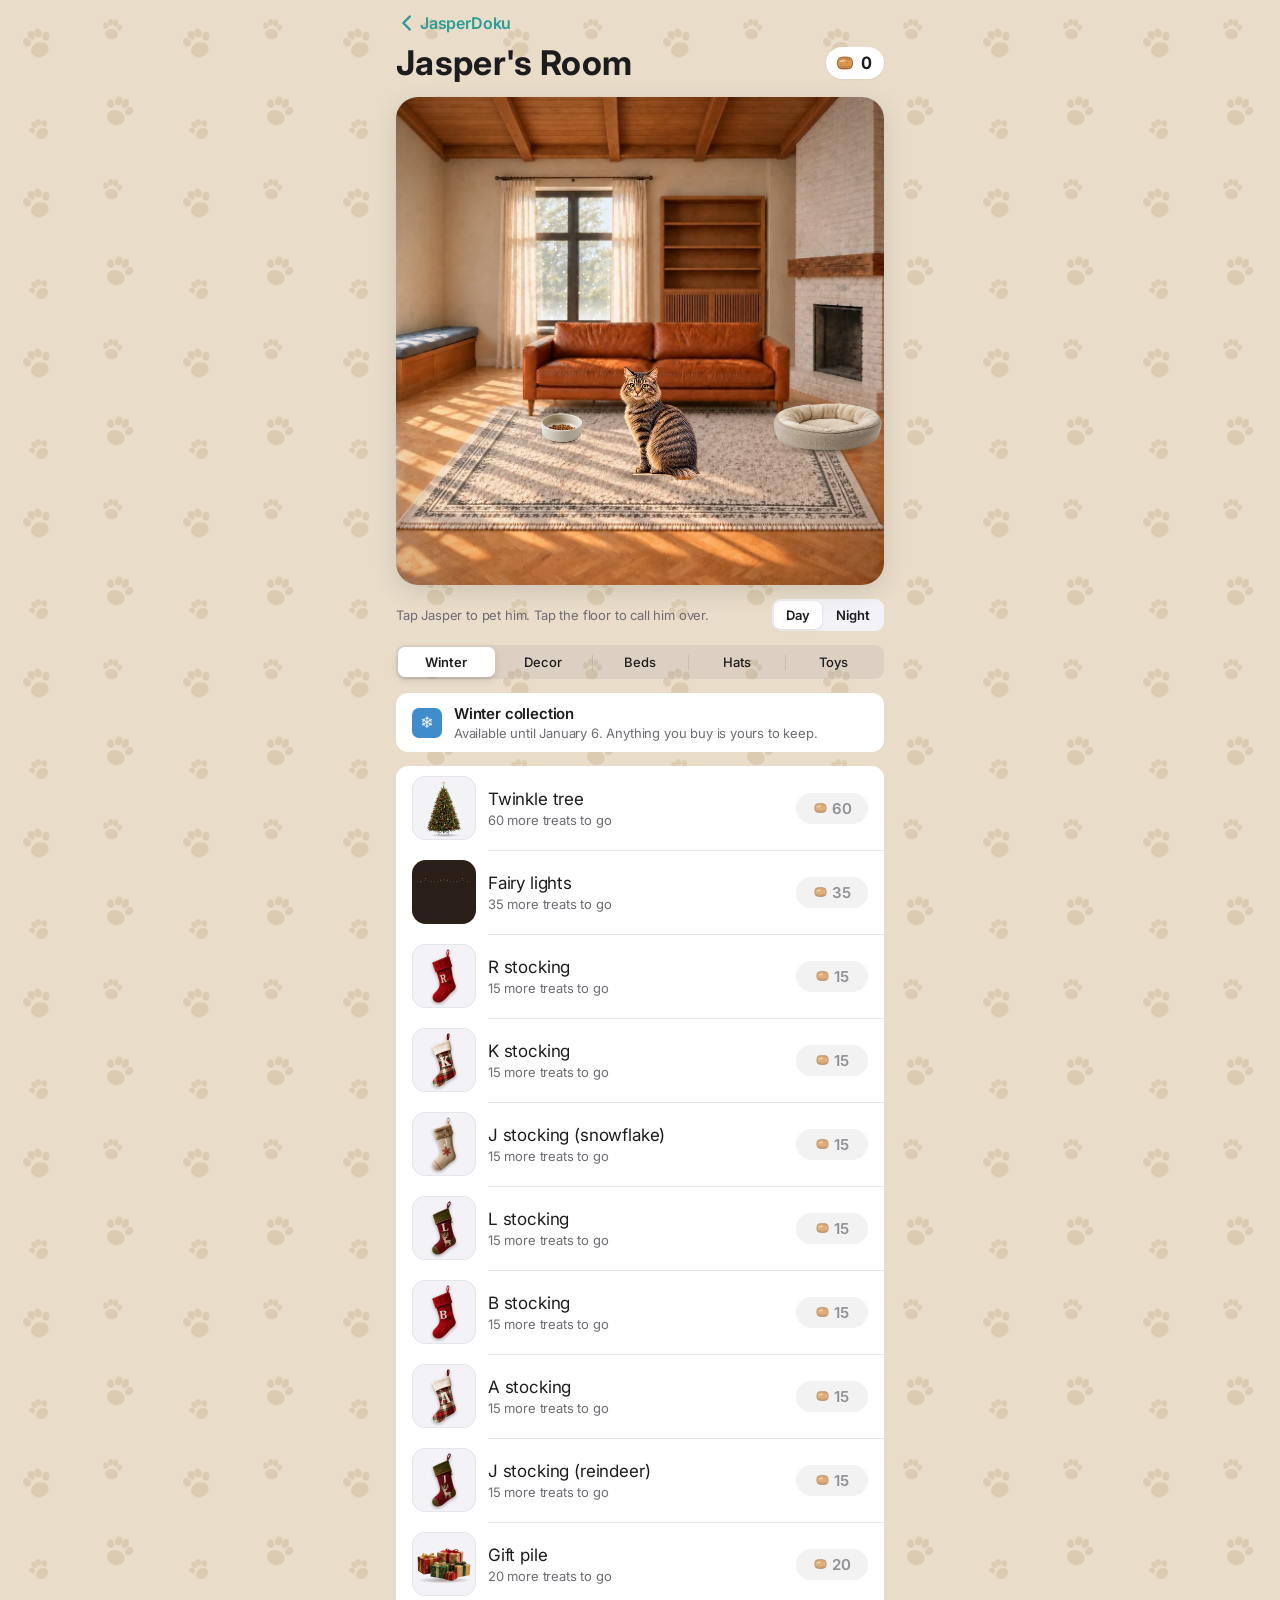
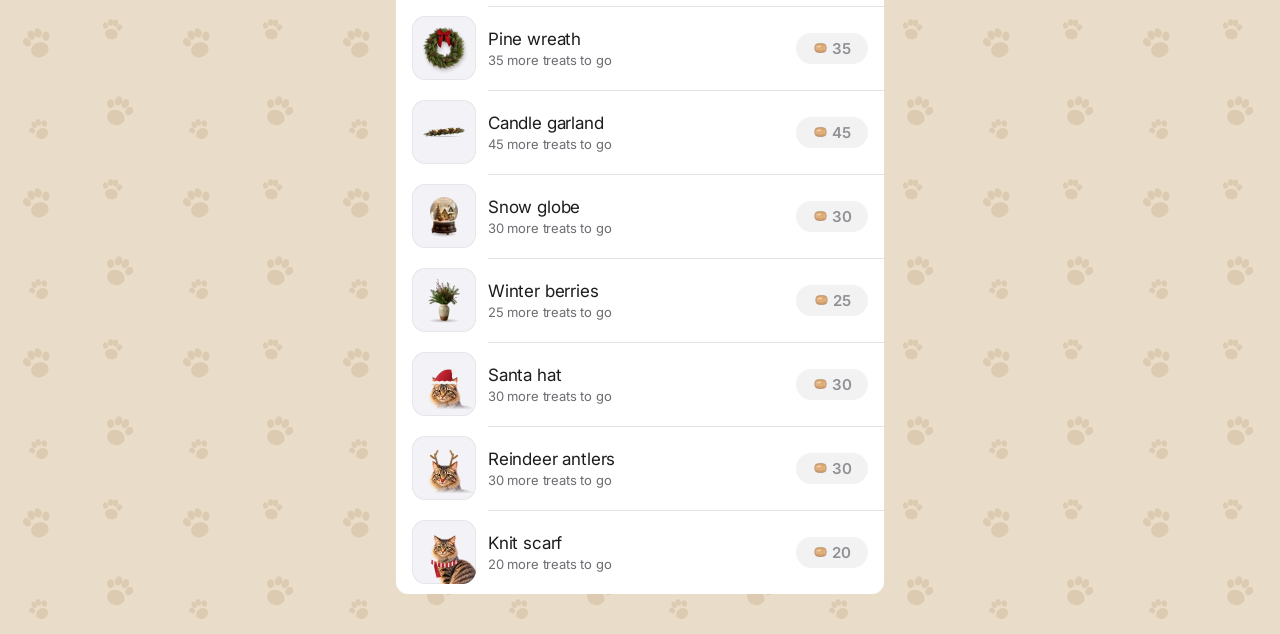
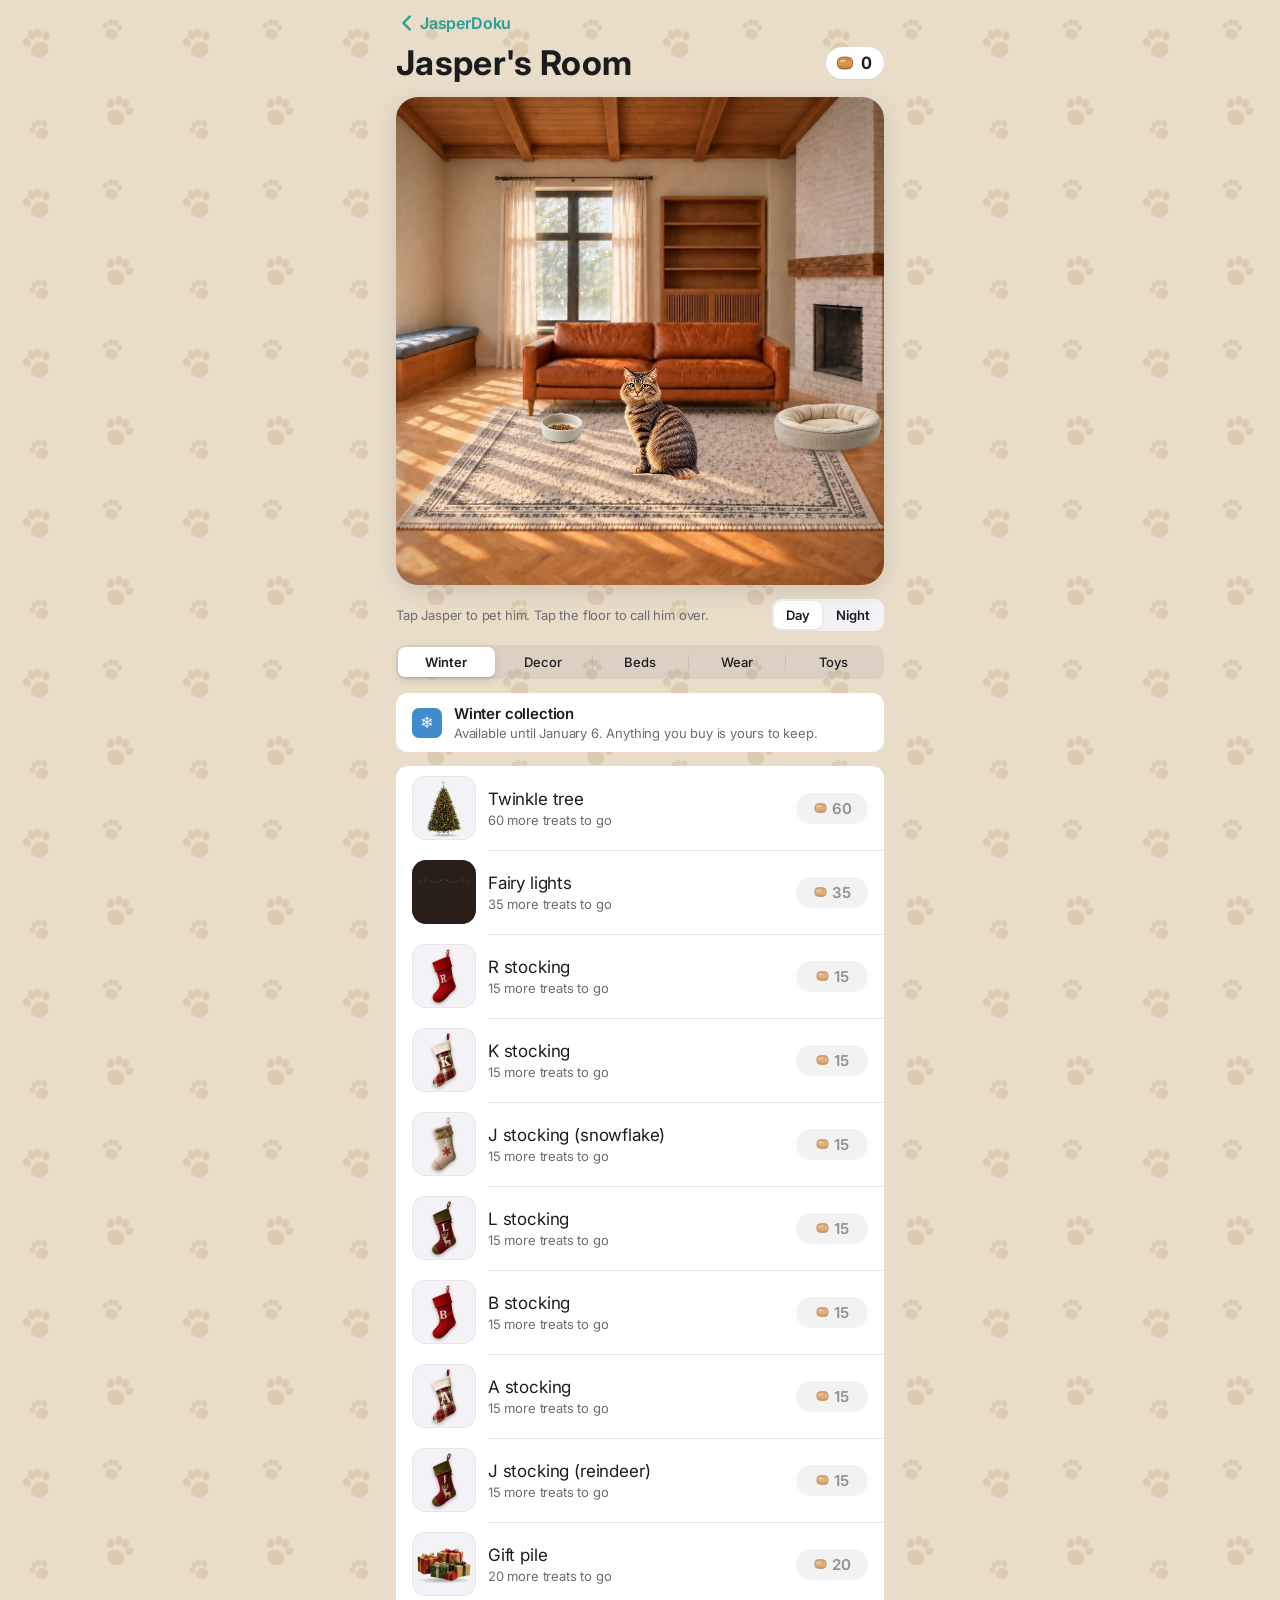
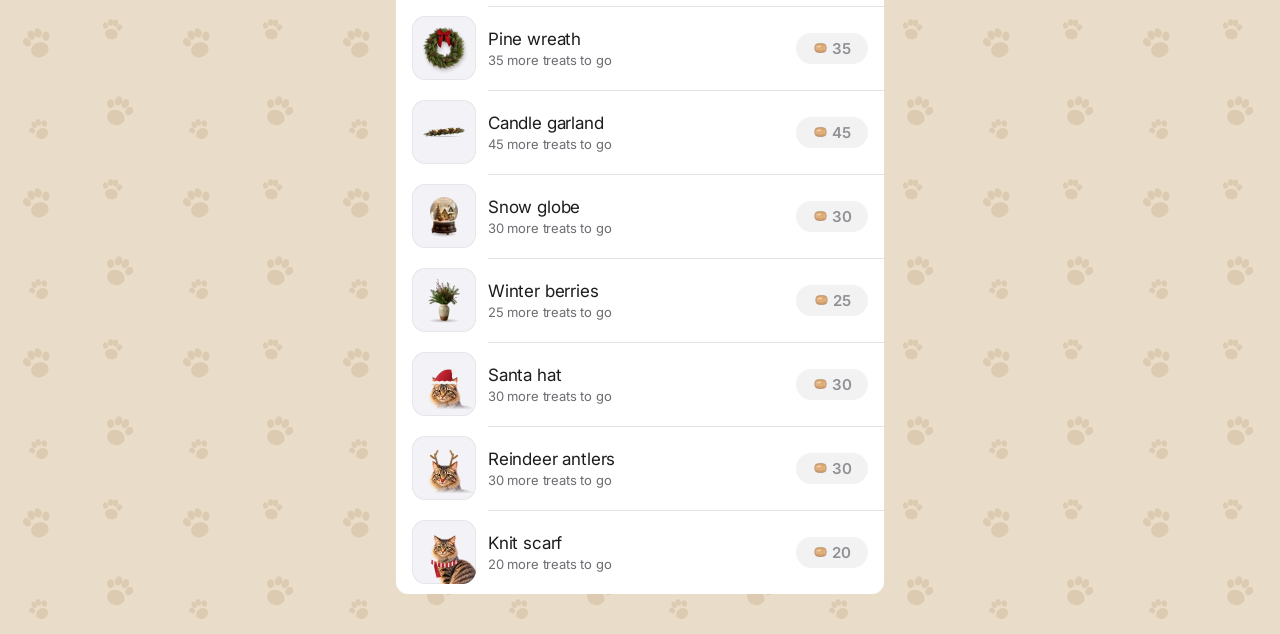
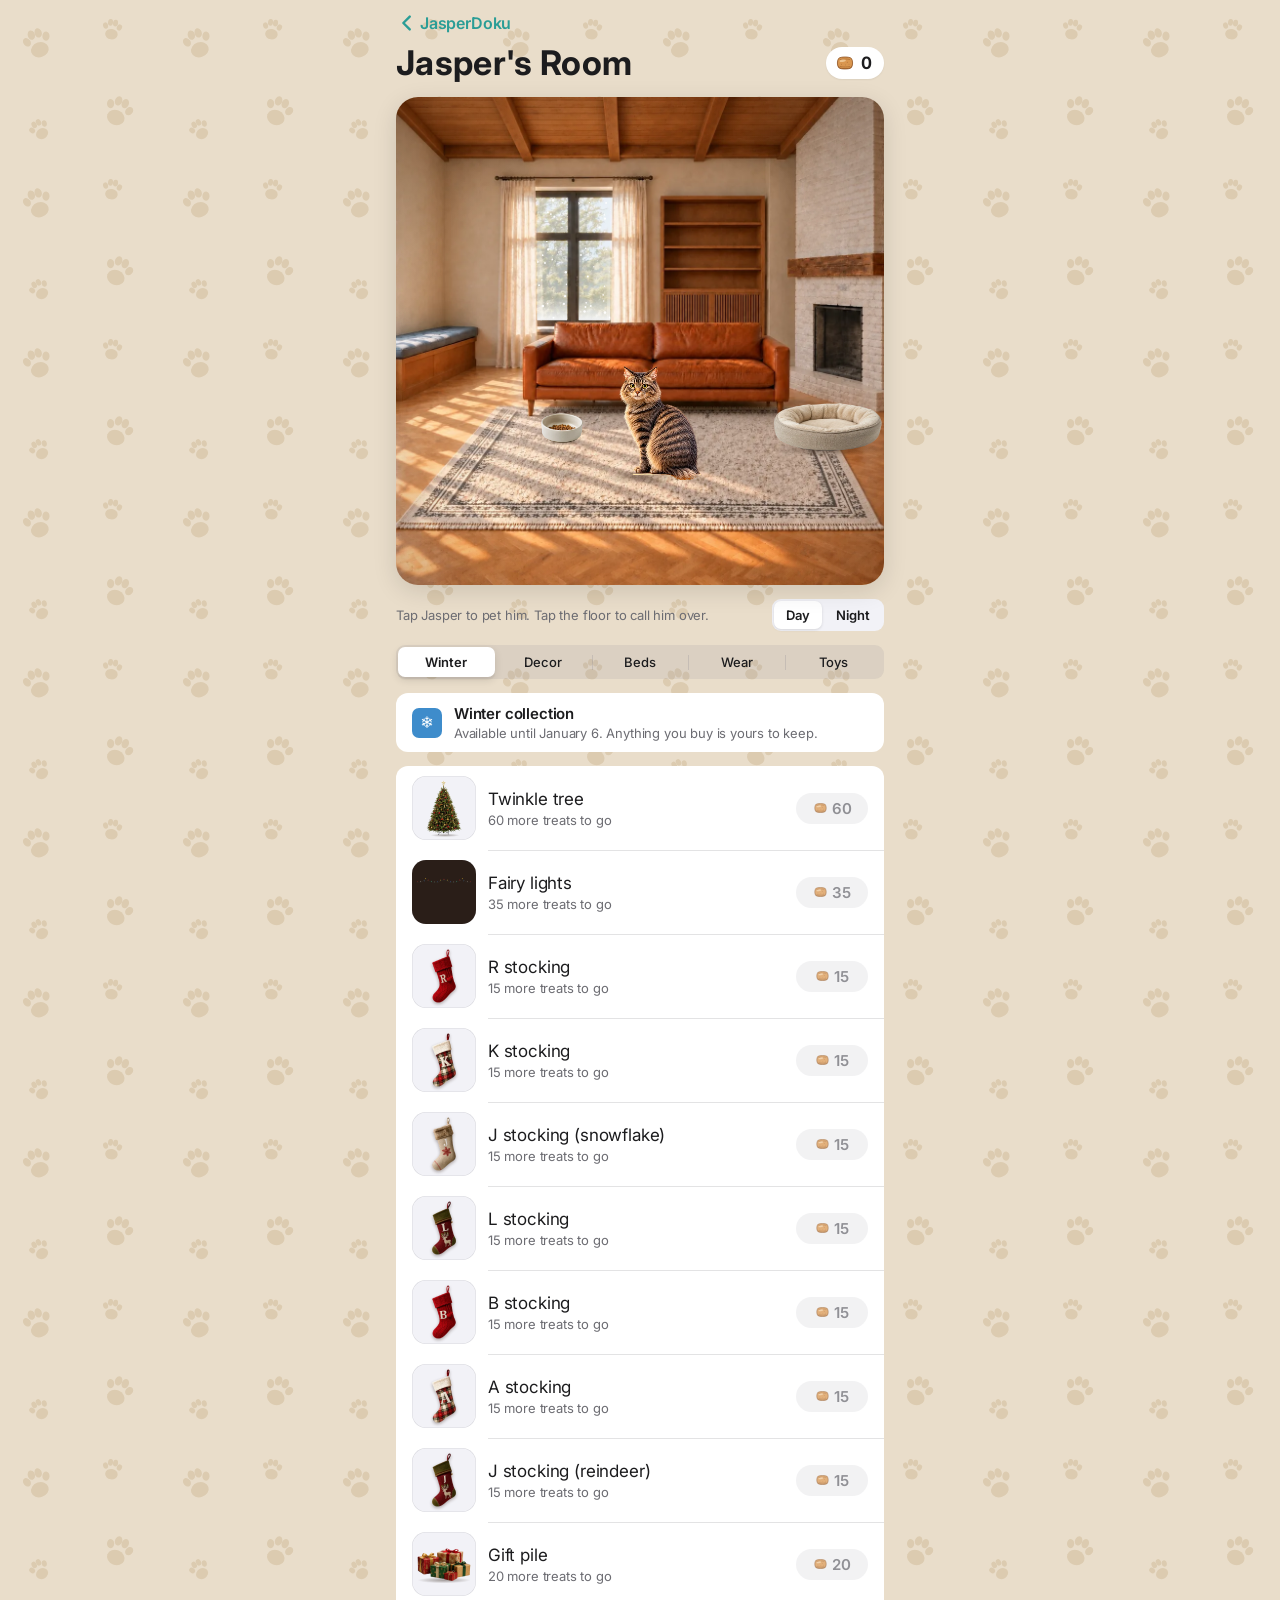
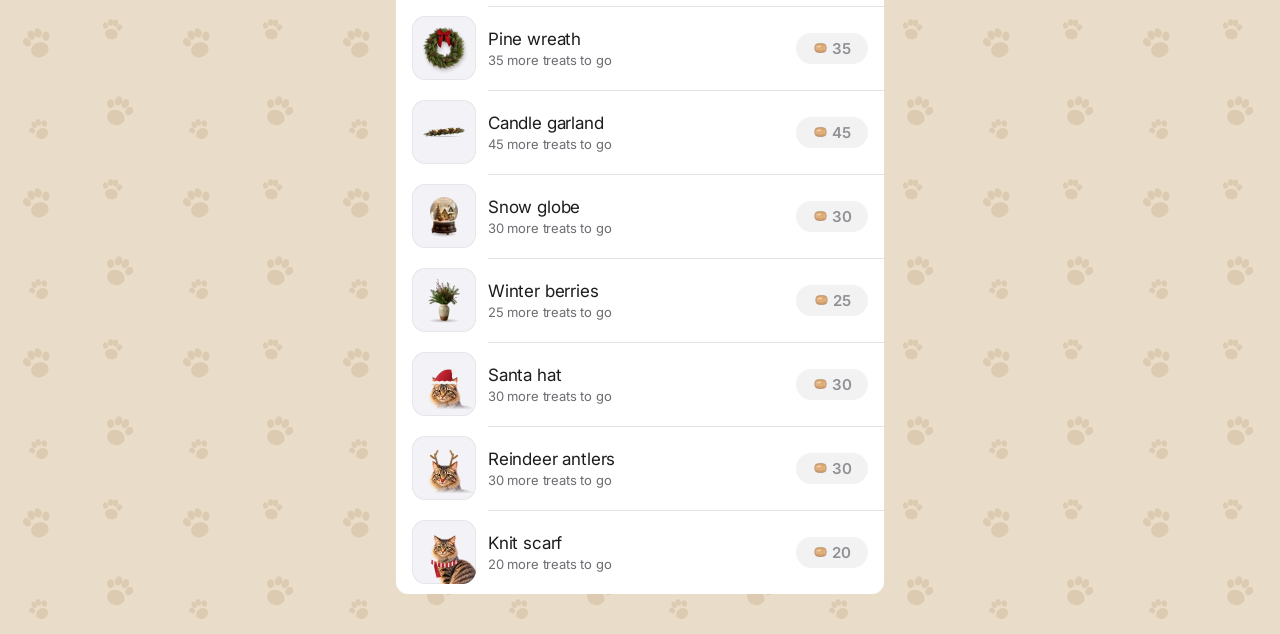
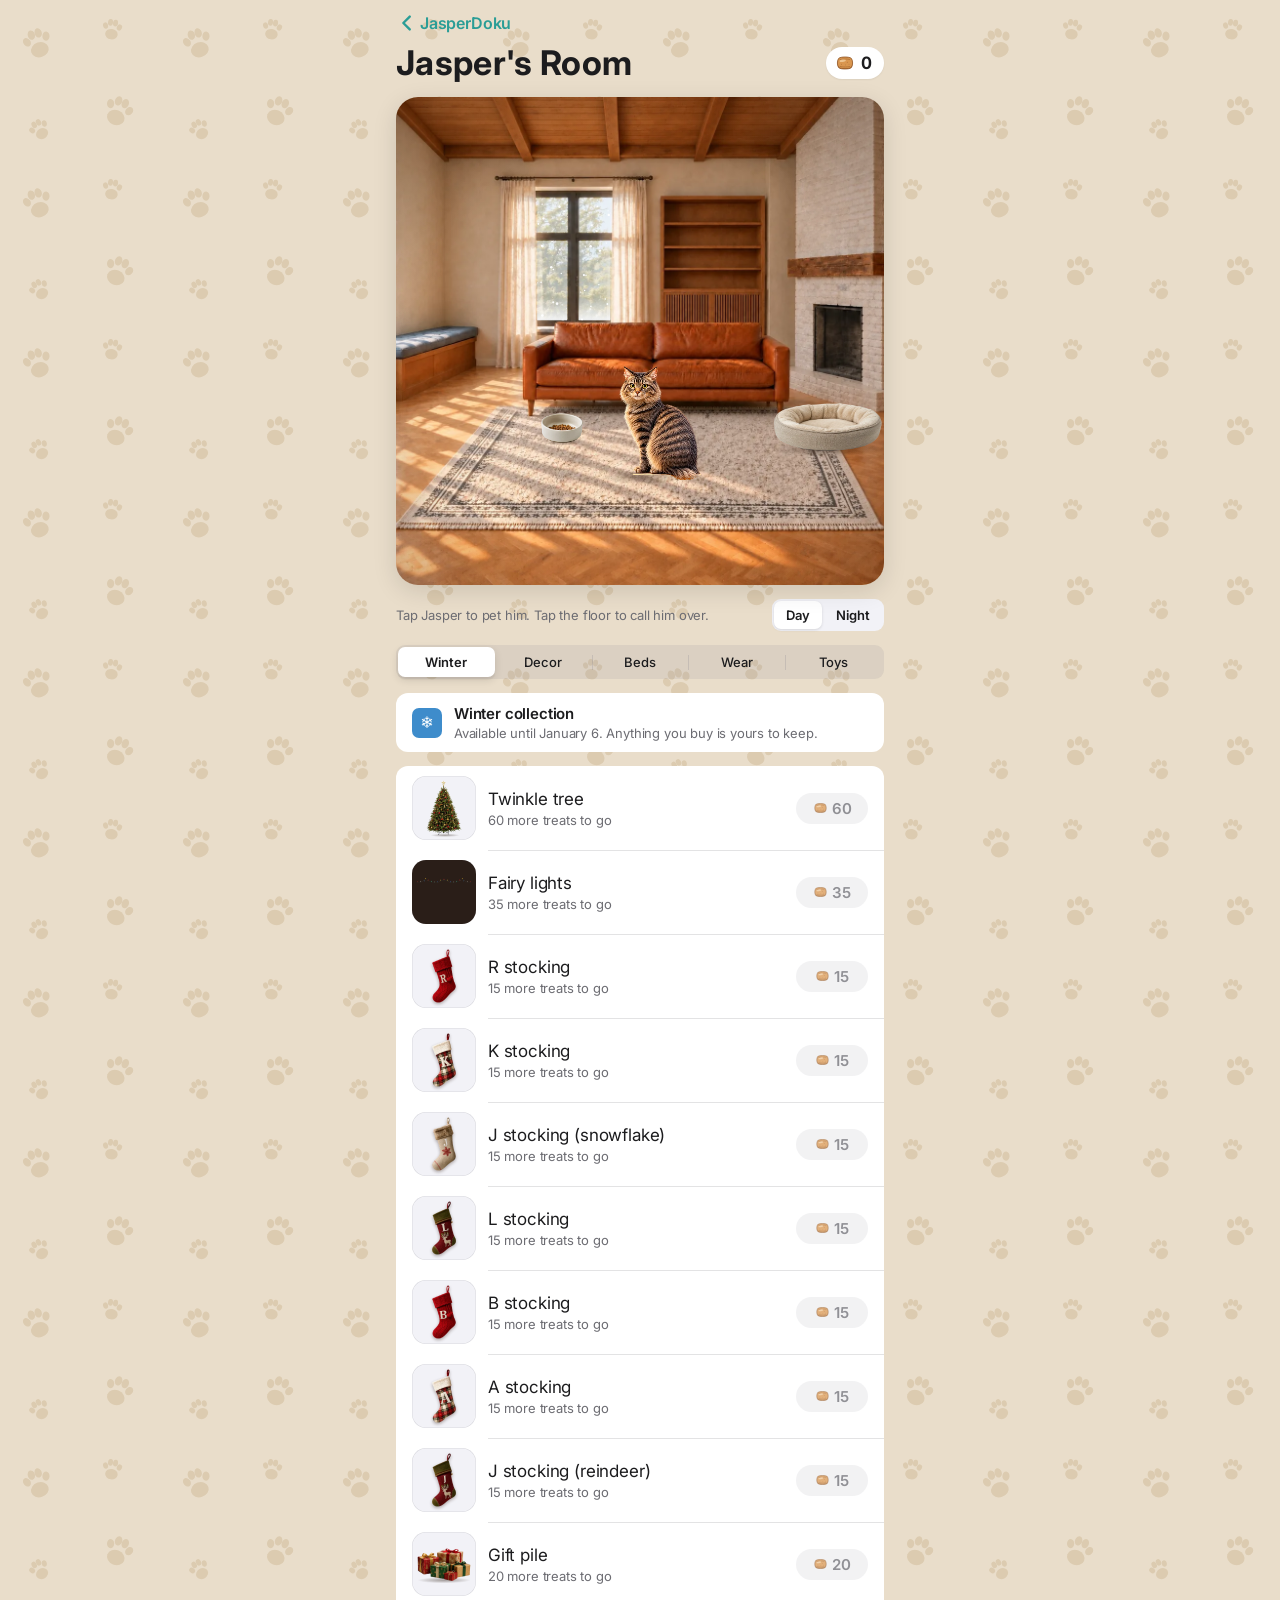
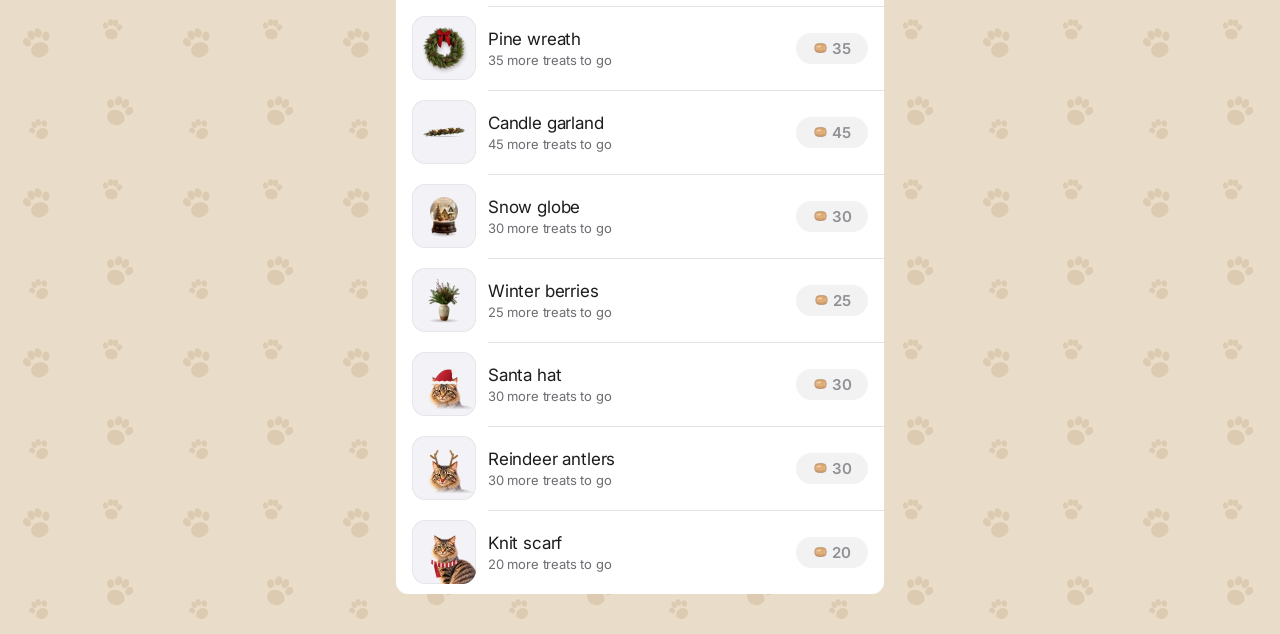
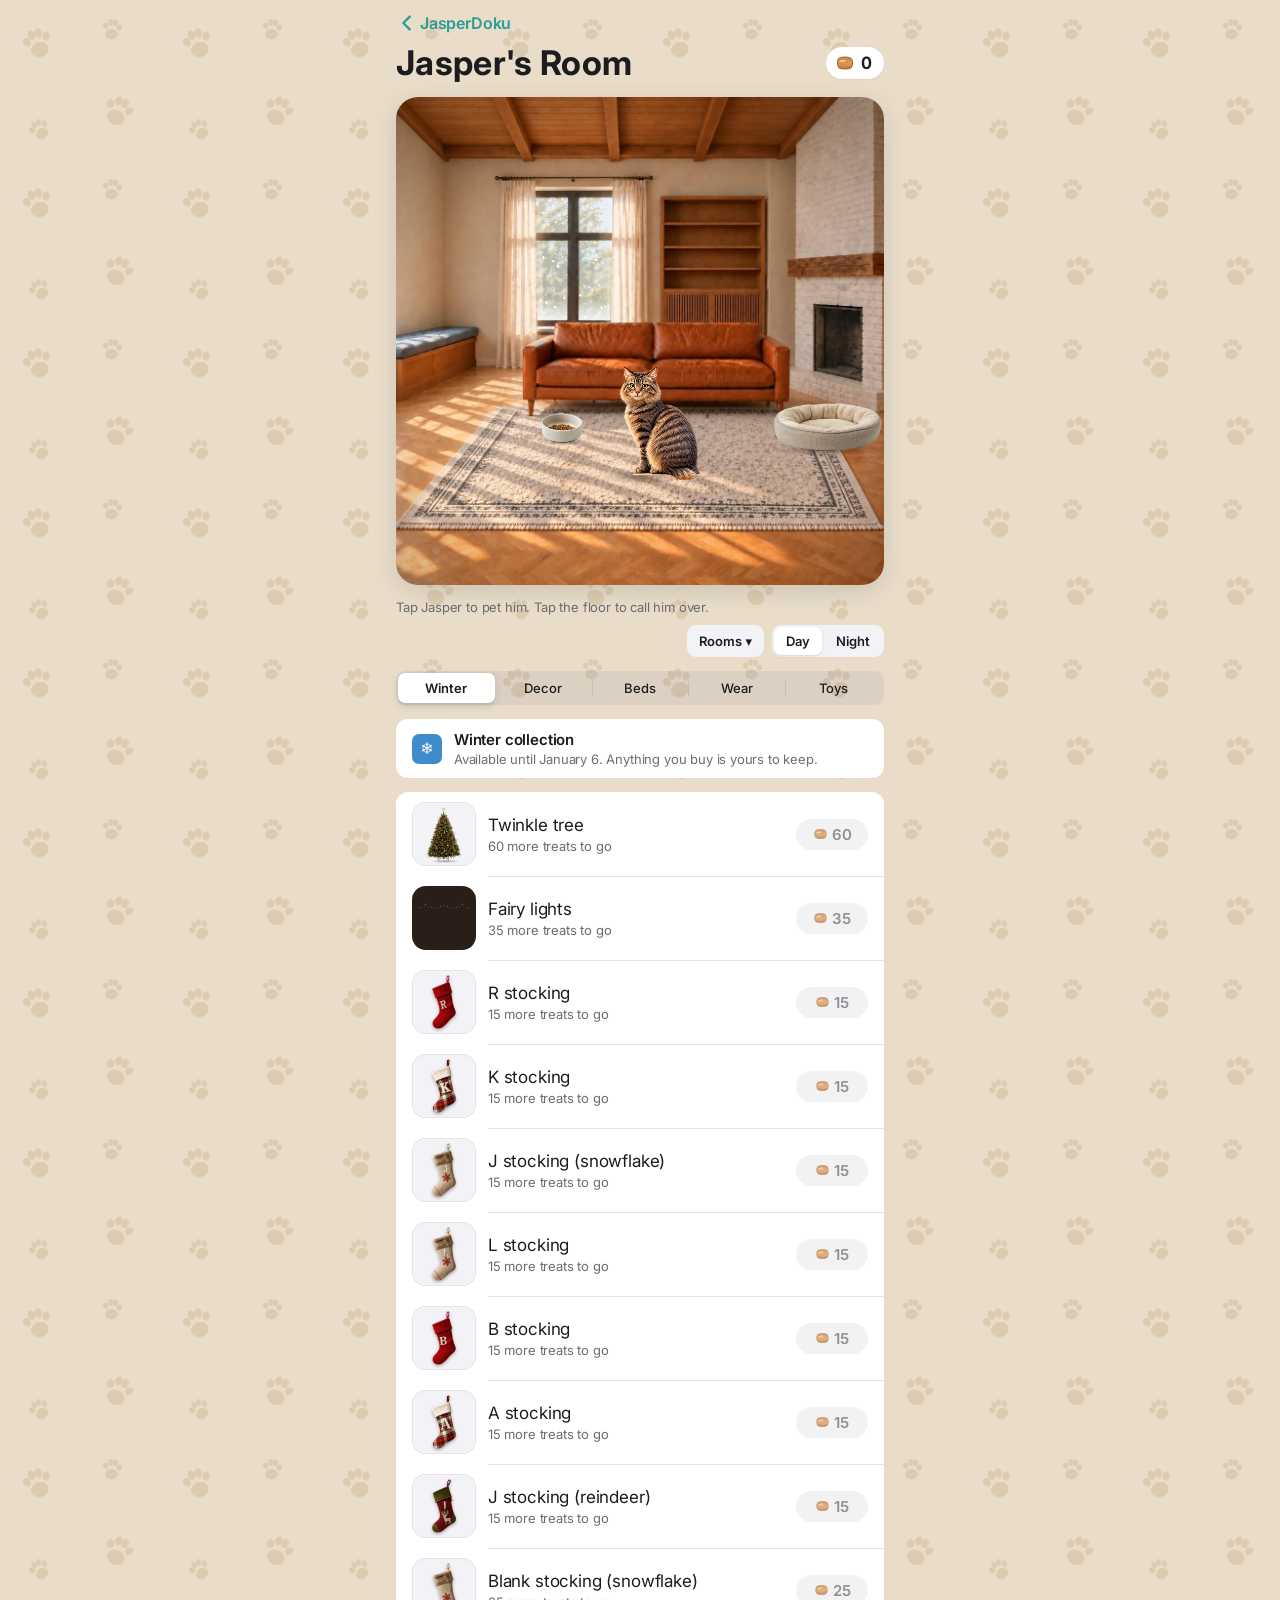
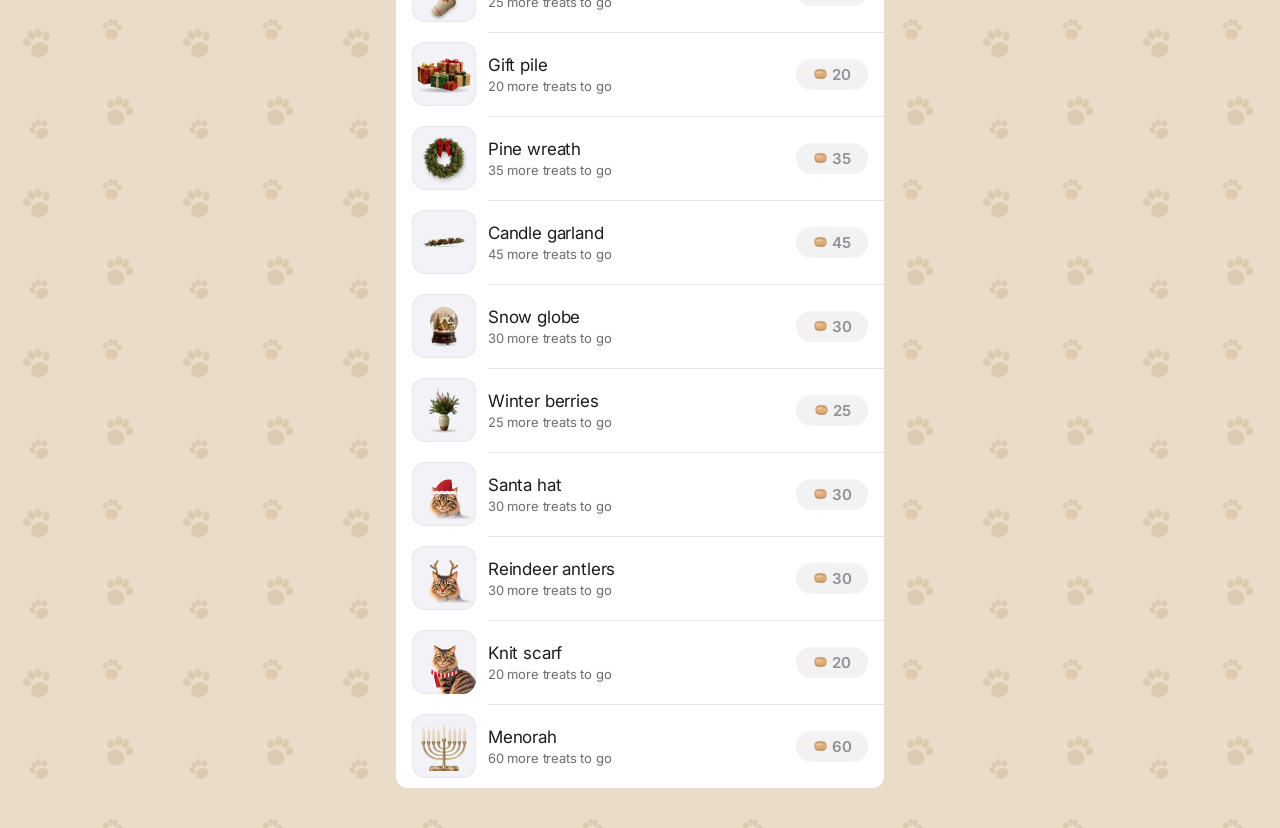
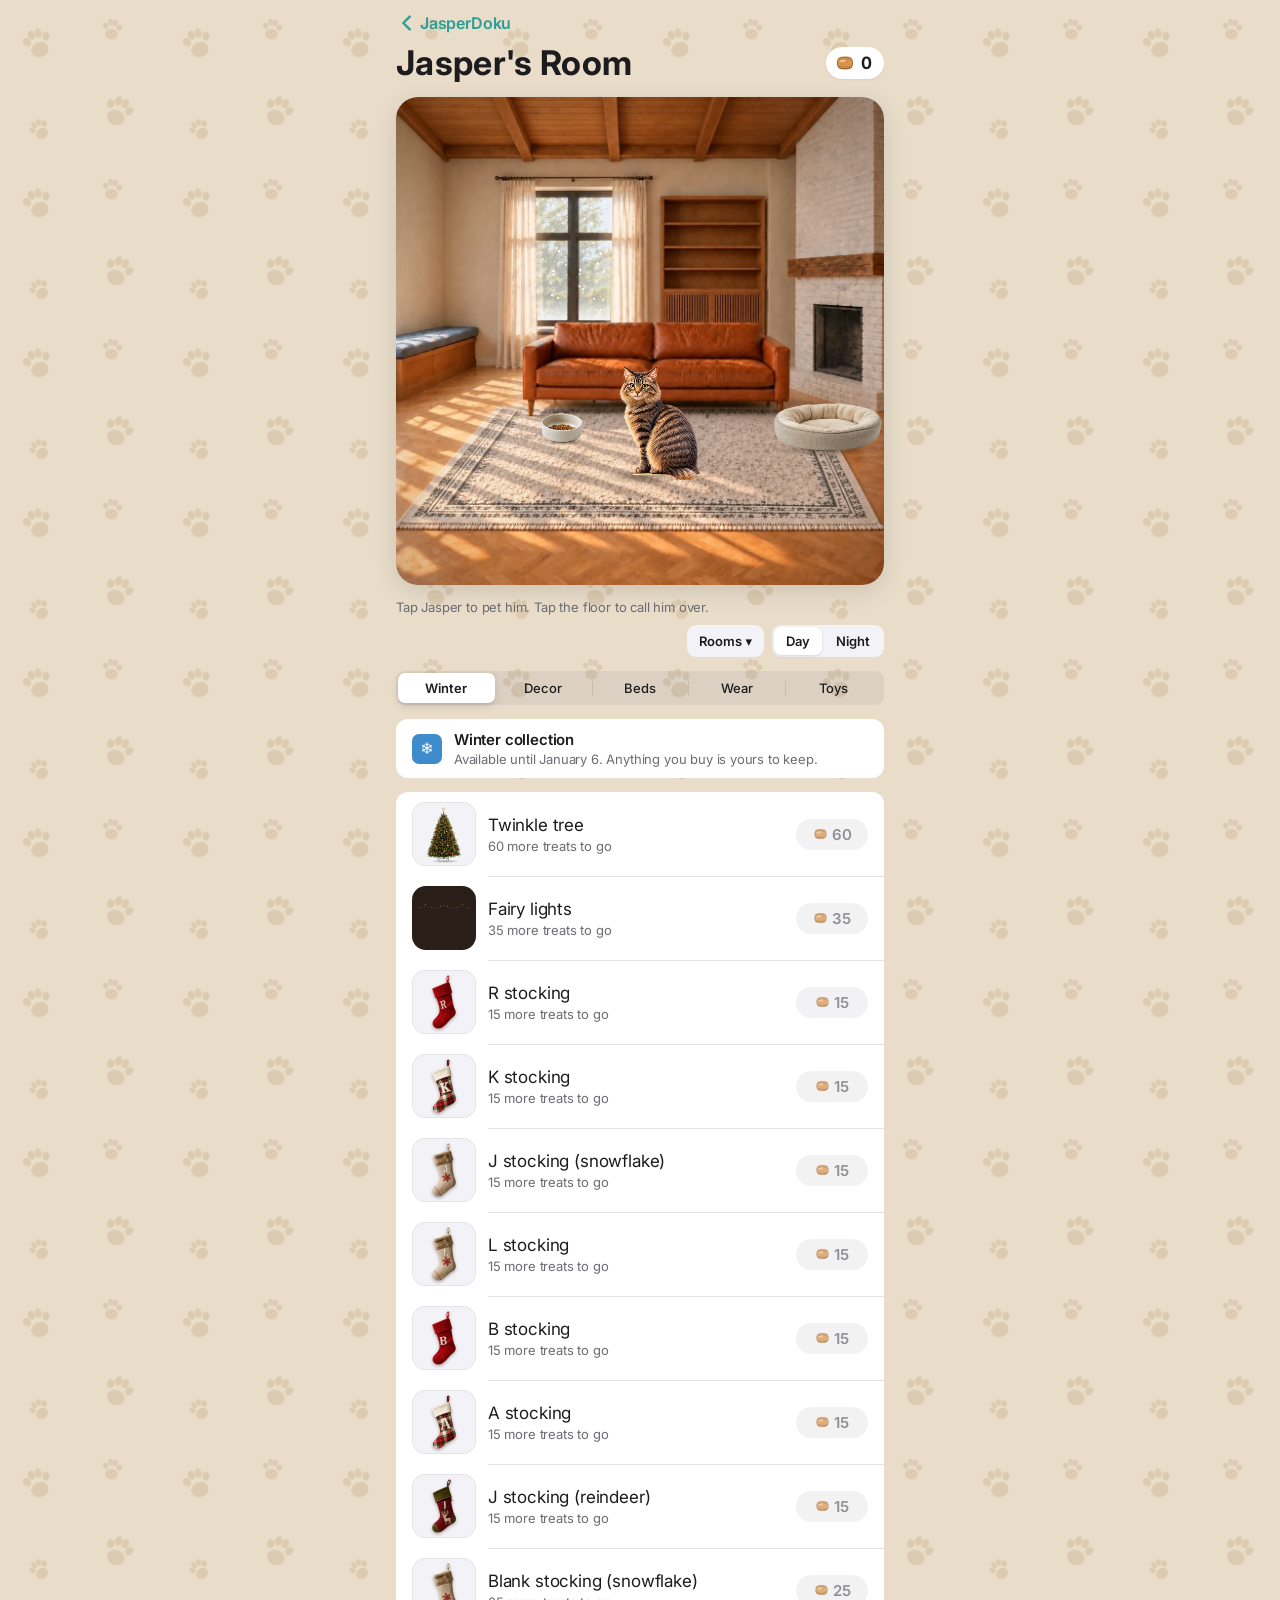
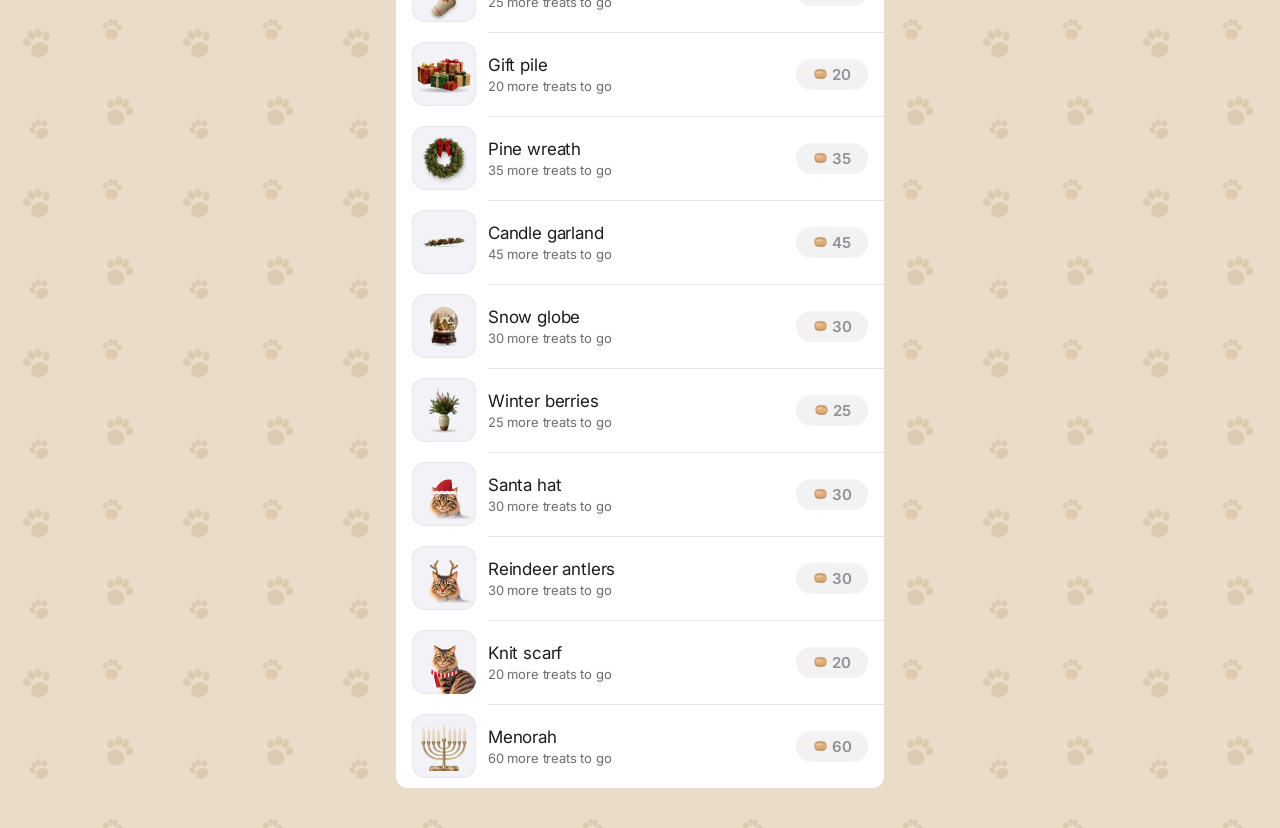
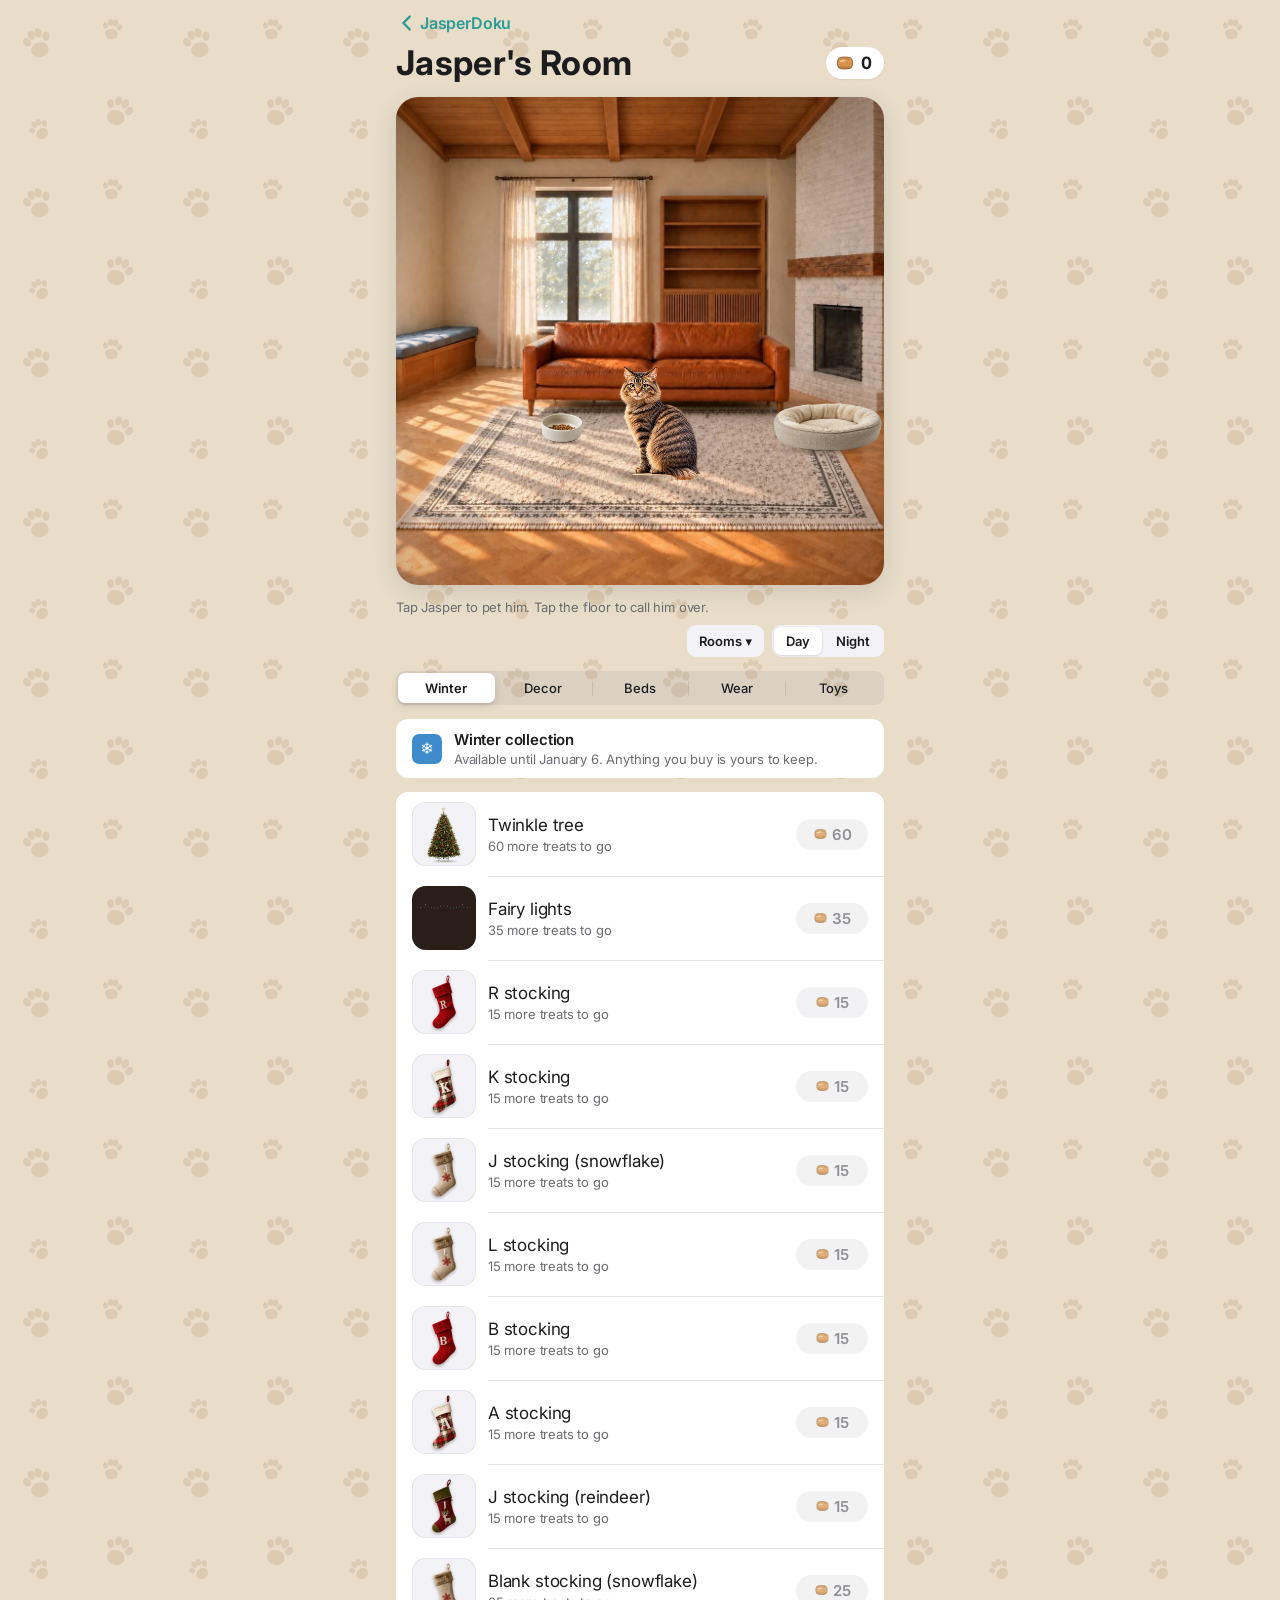
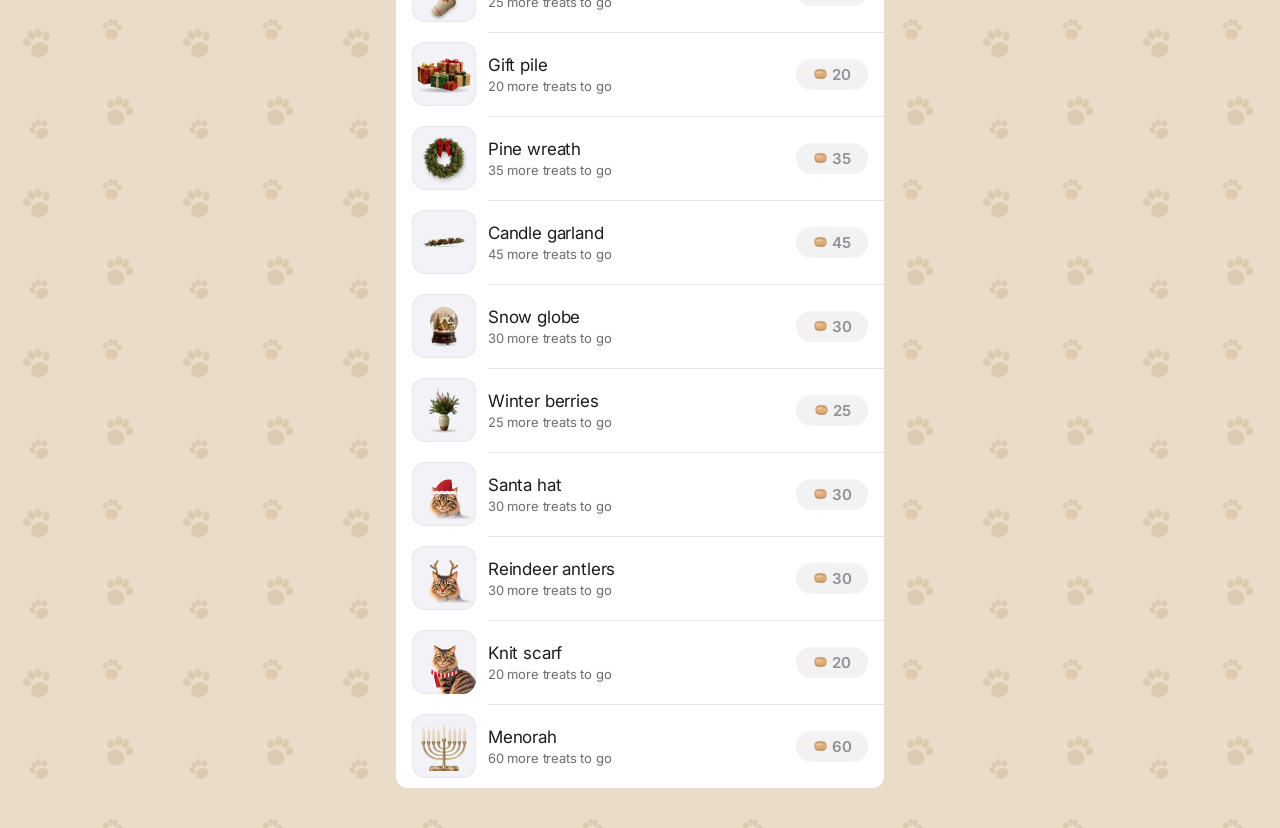
